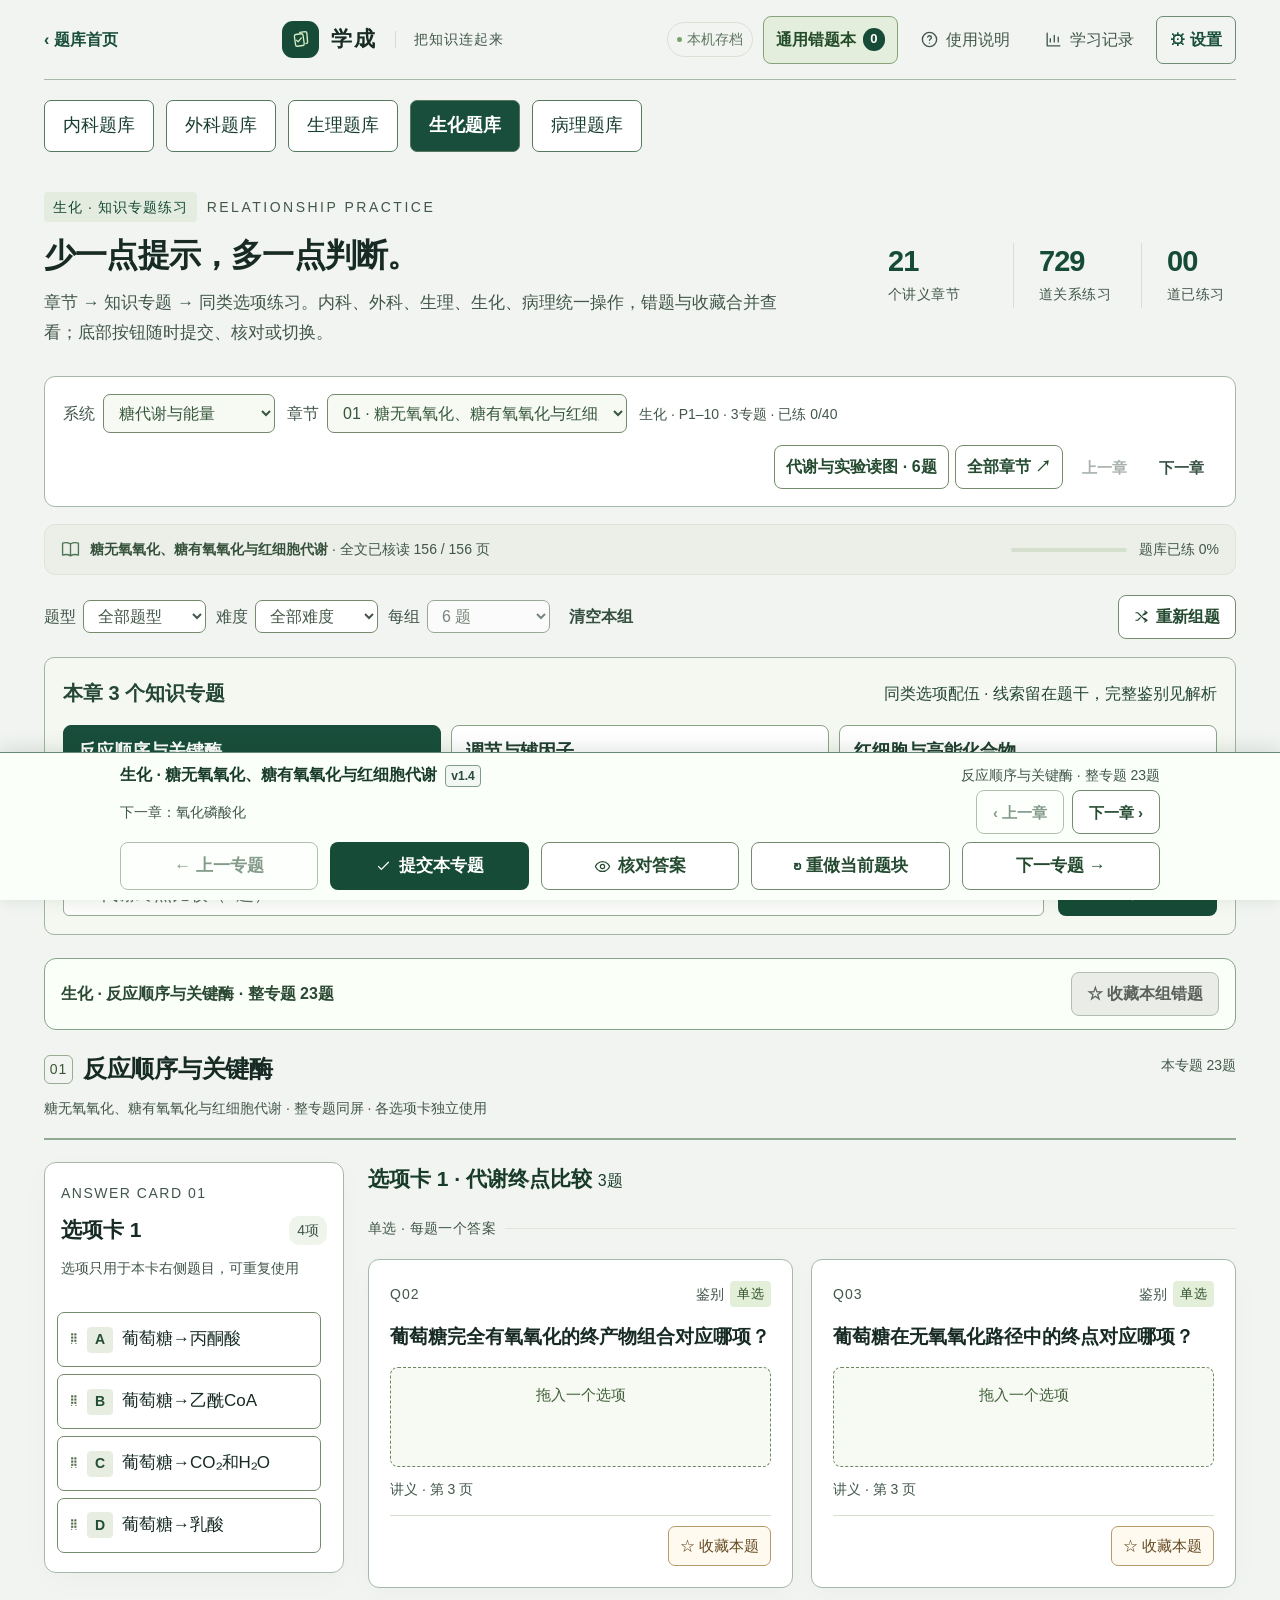
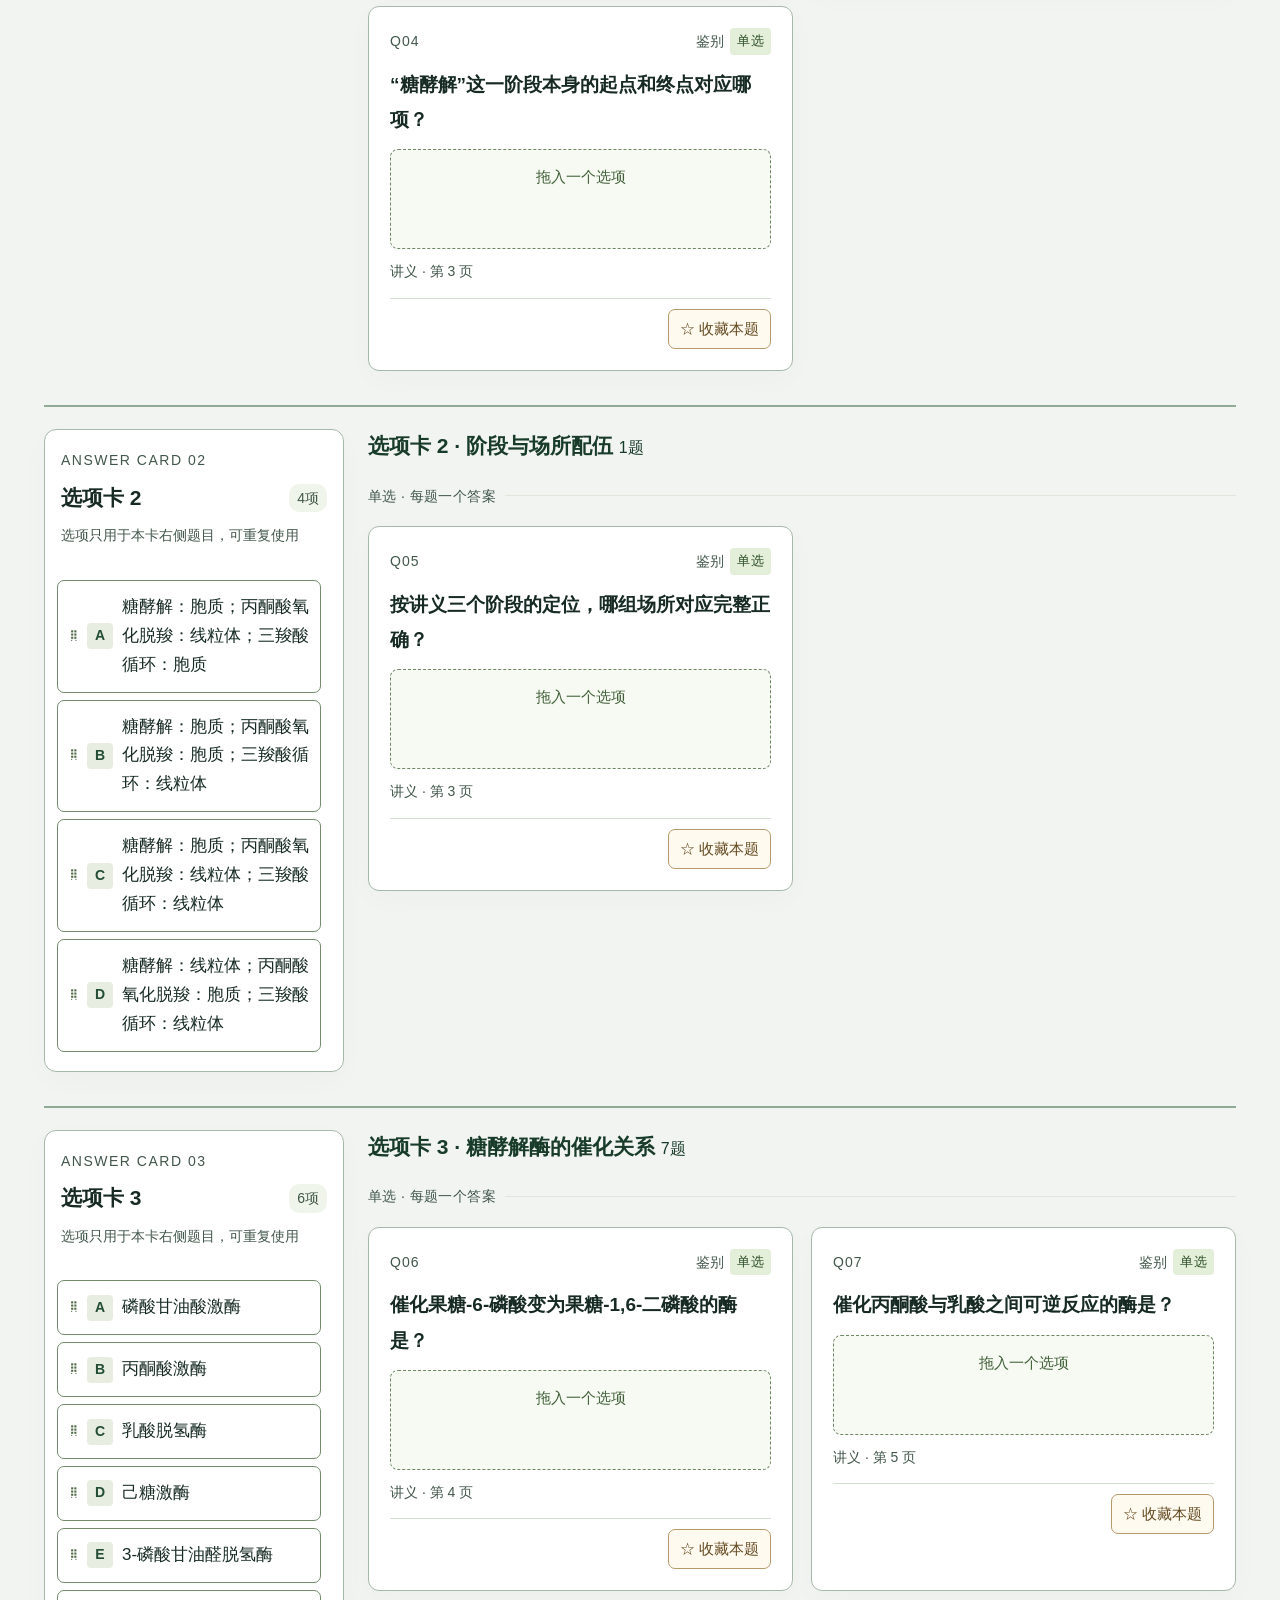
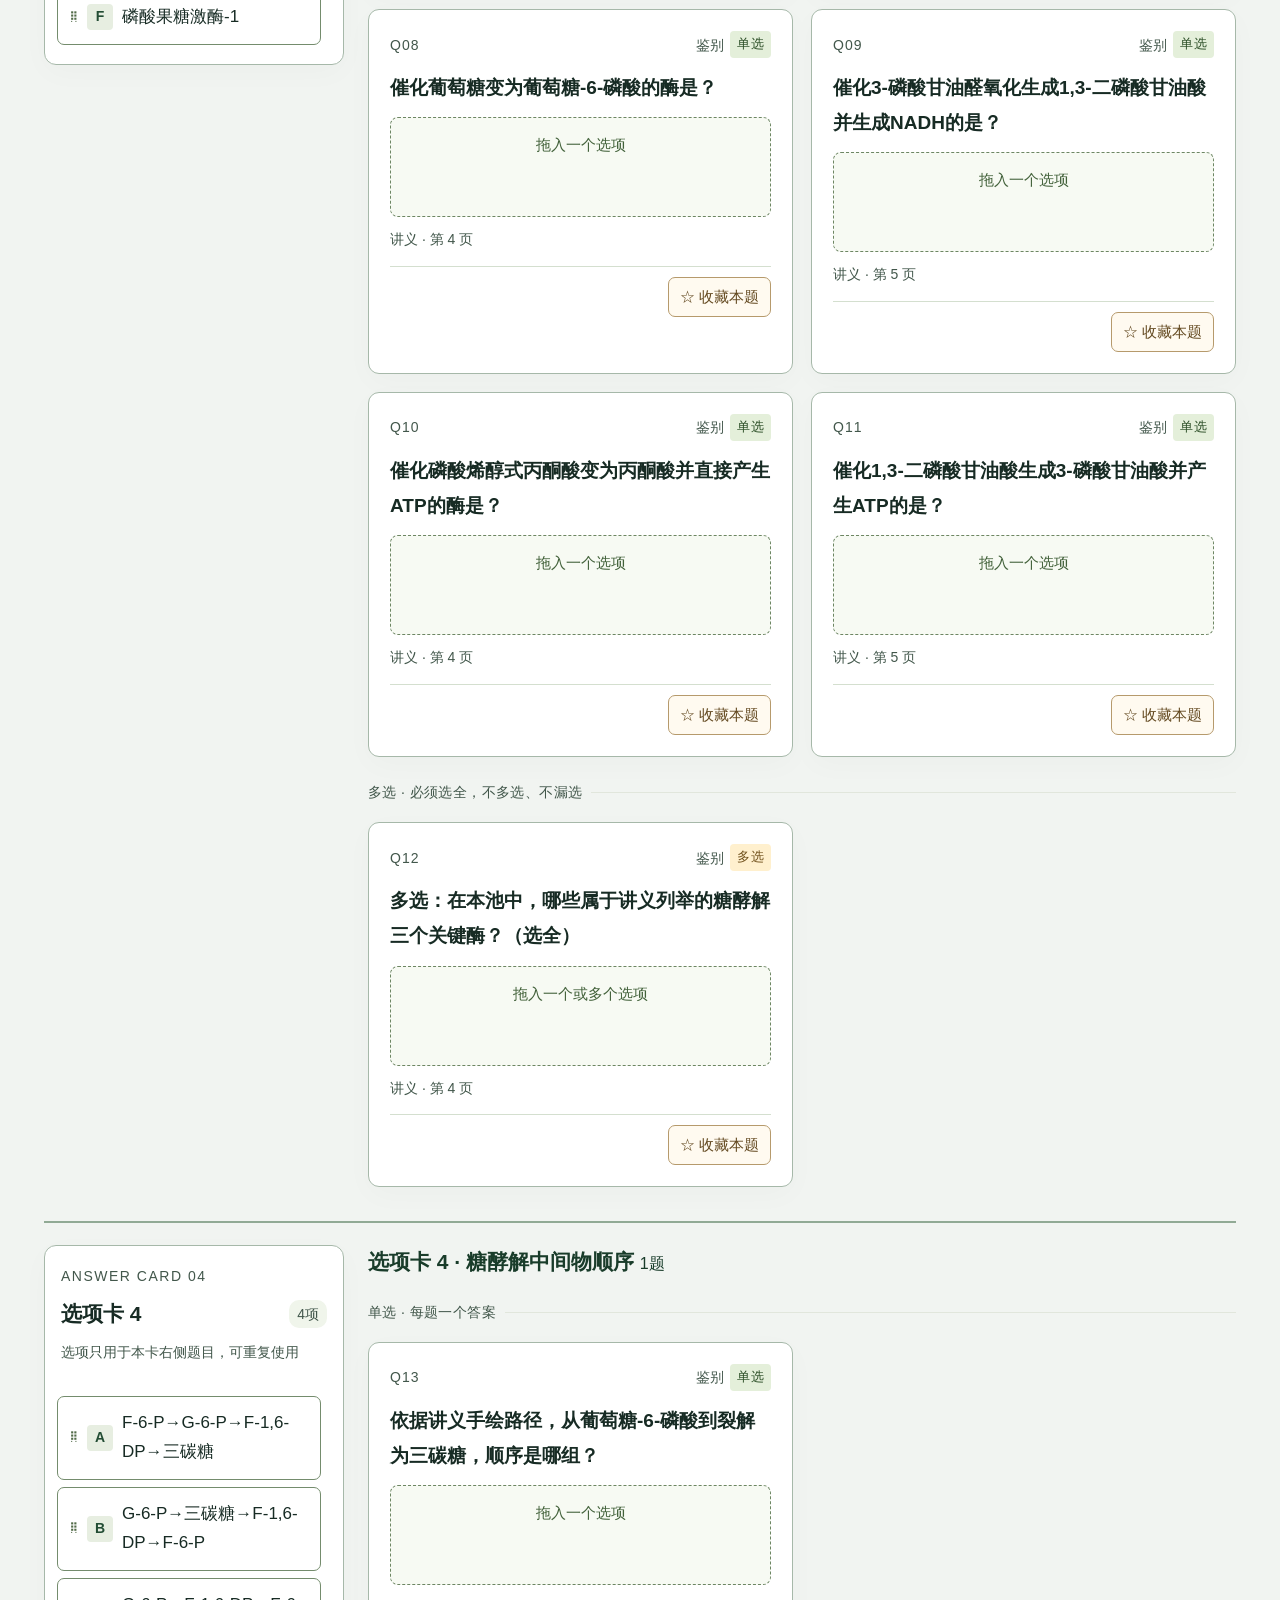
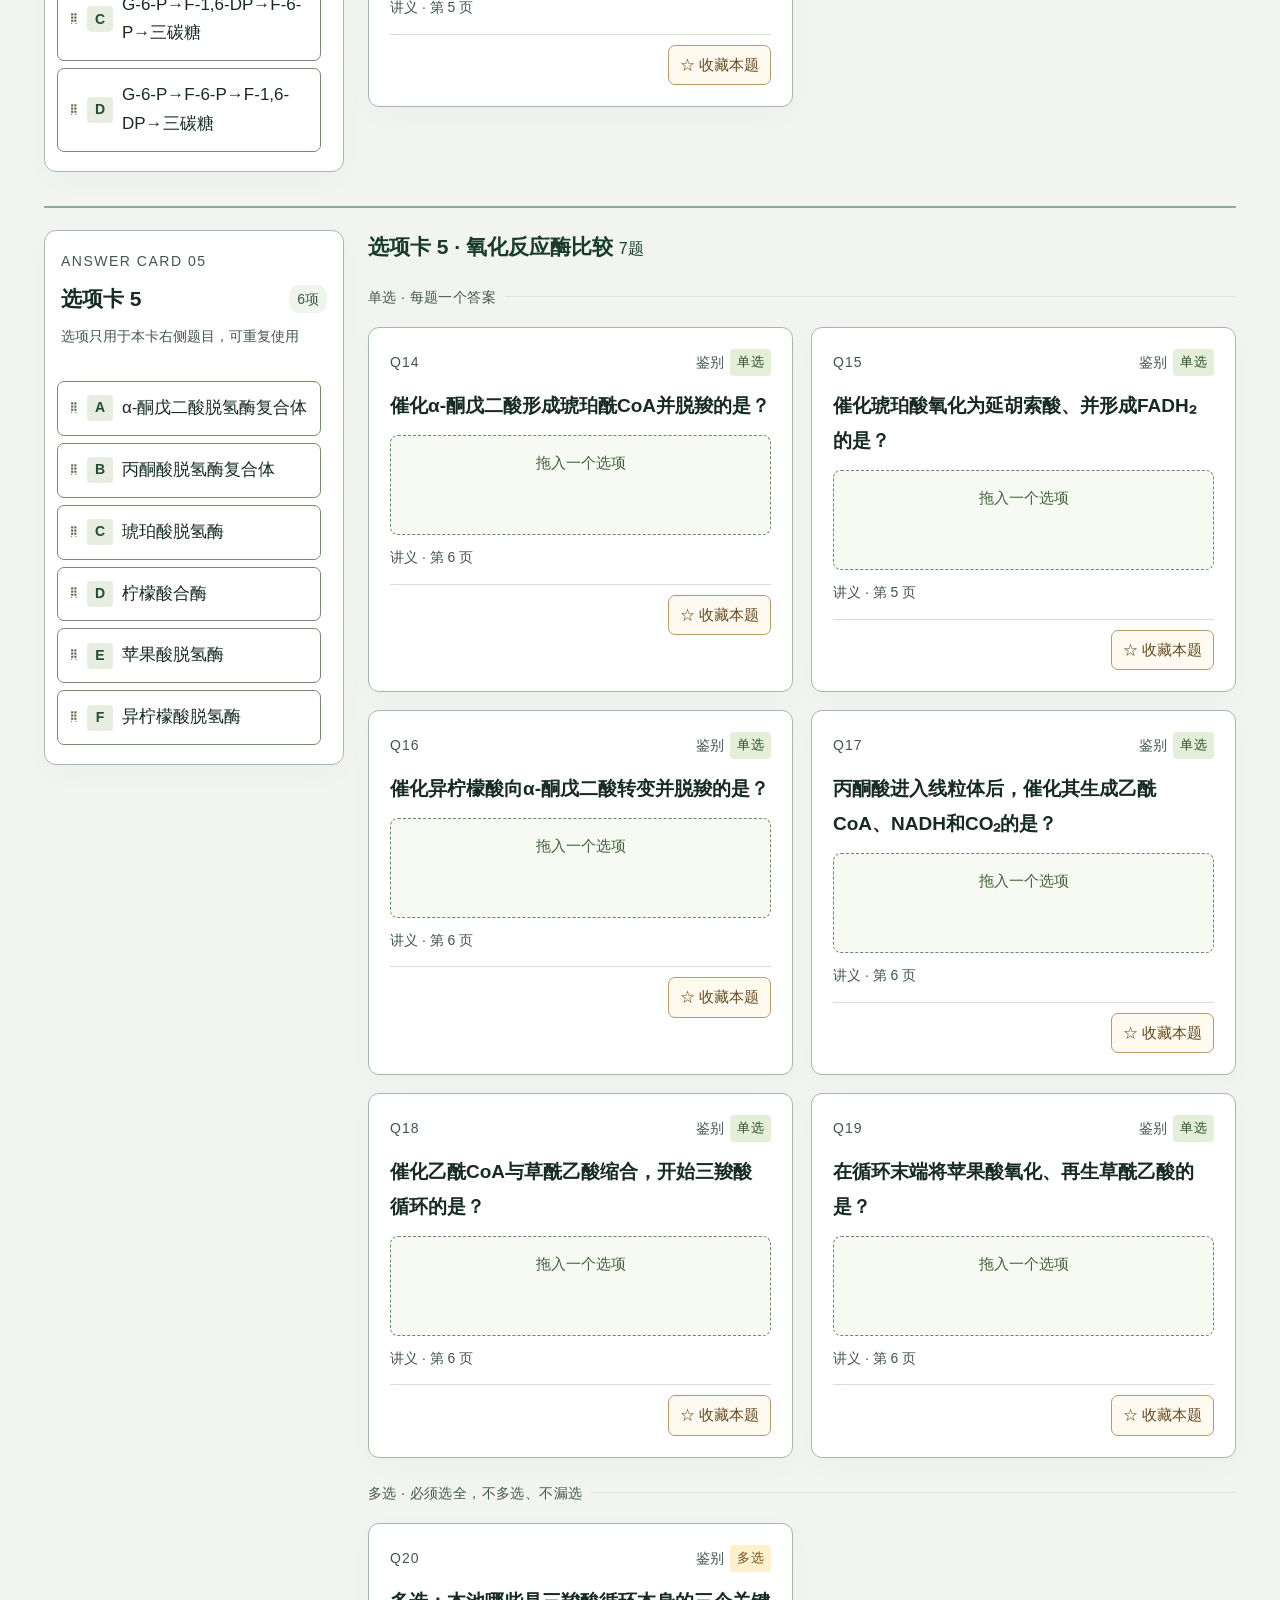
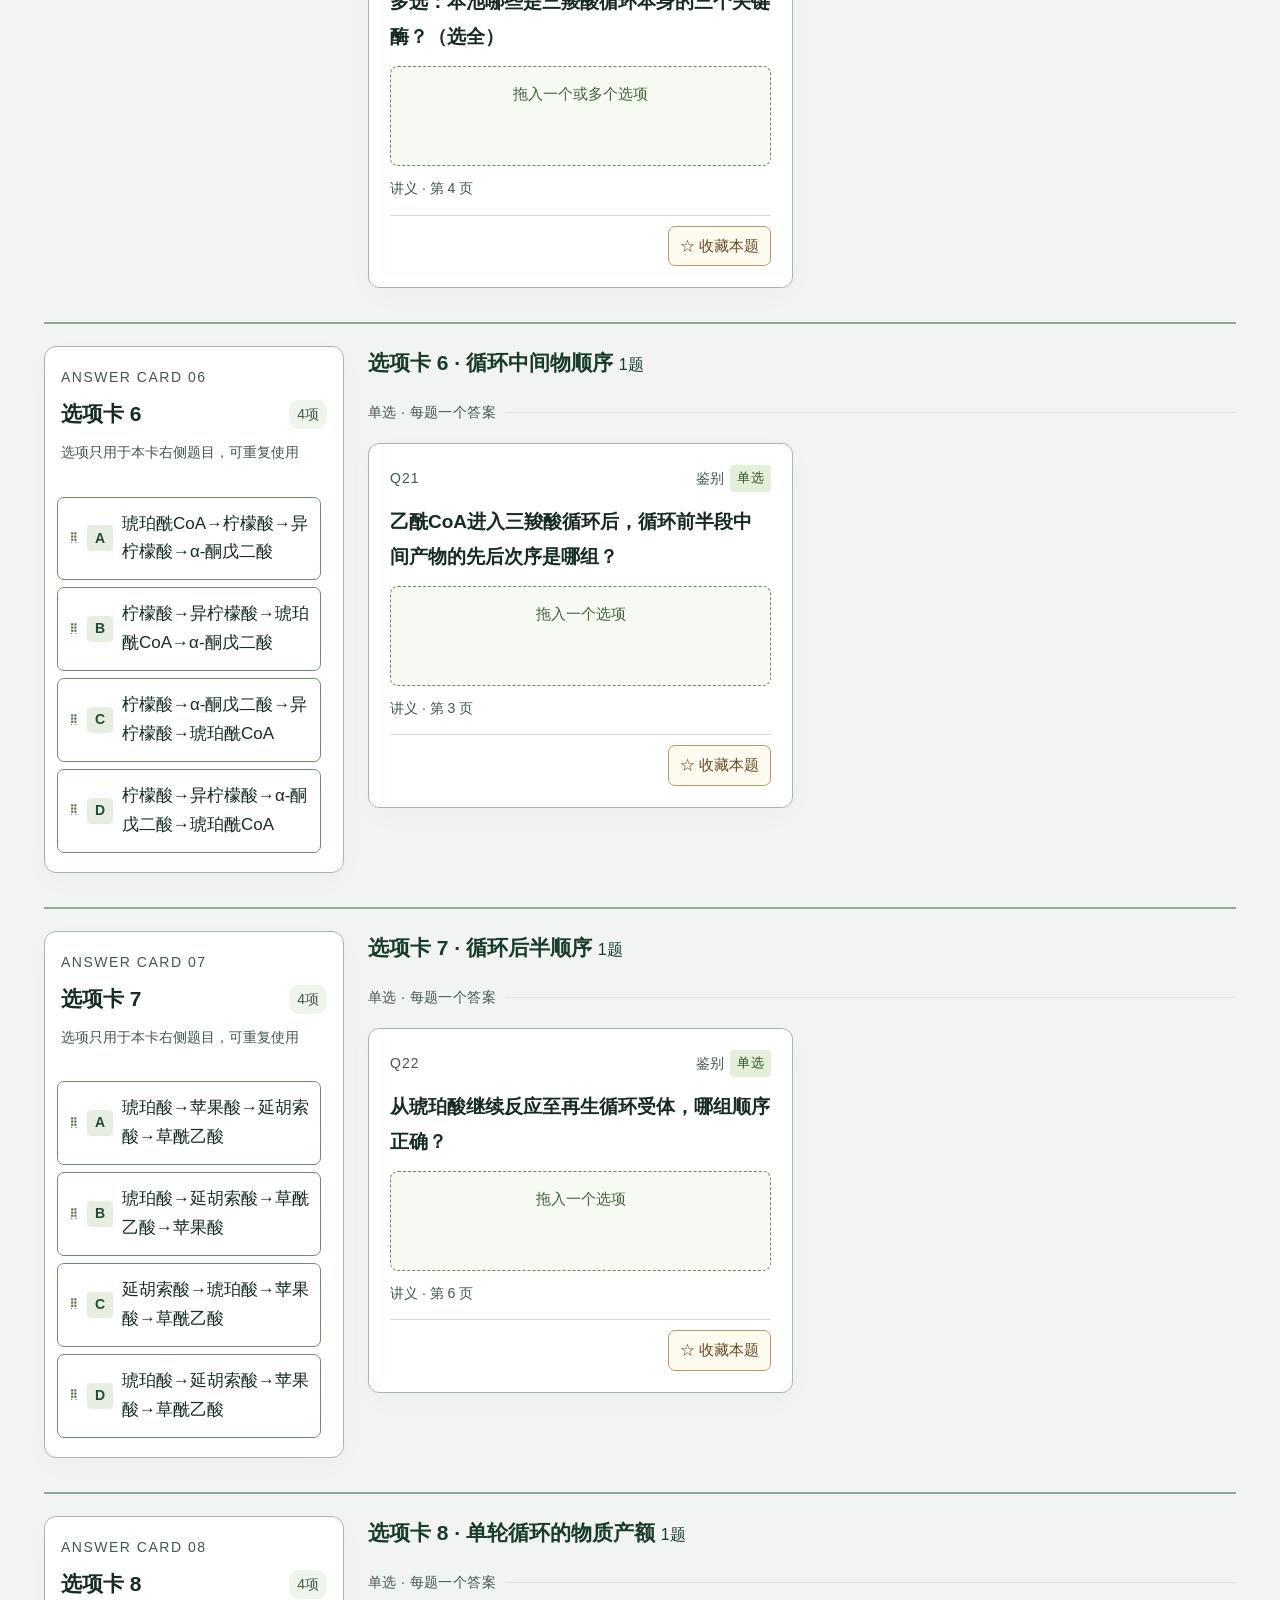
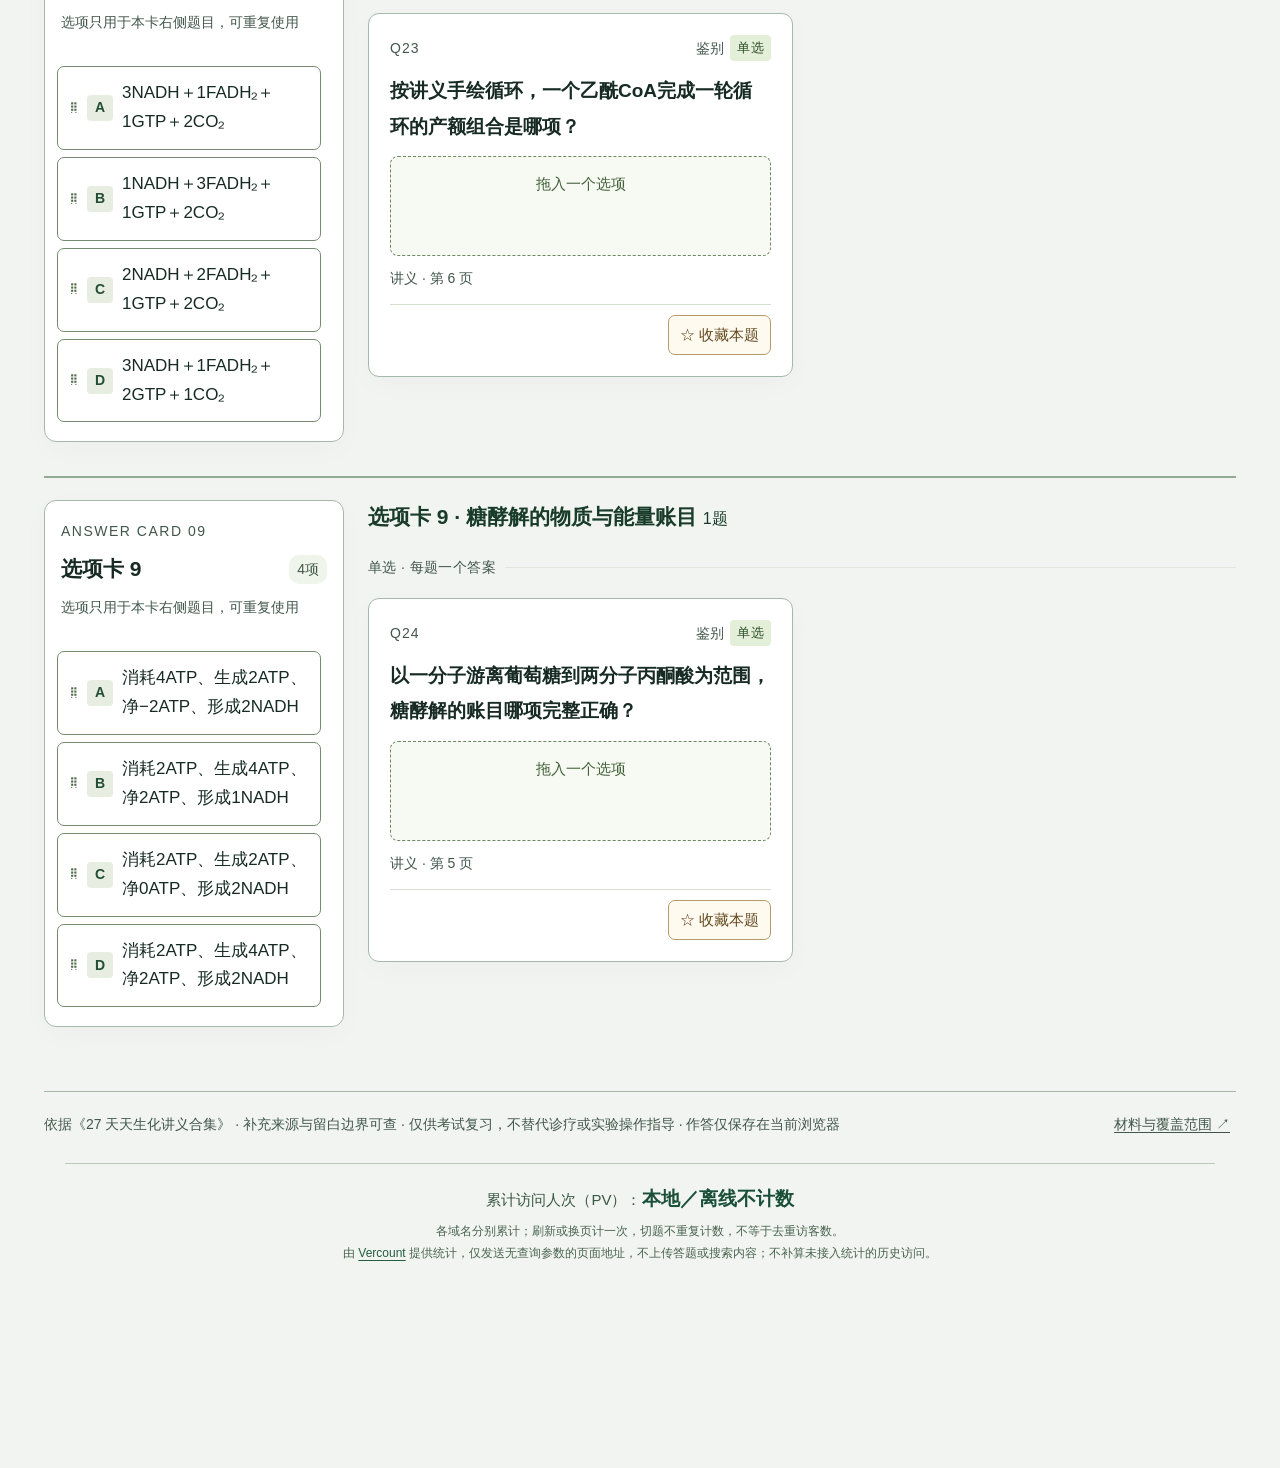
==== docs/biochemistry.html @ 65c14a2f "Harden mobile taps immediately after swipe navigation in v1.4" ====
<!doctype html>
<html lang="zh-CN">
<head>
  <meta charset="utf-8">
  <meta name="viewport" content="width=device-width,initial-scale=1">
  <meta name="description" content="生化21章，729道来源可追溯的机制、对比与读图题，支持重复选项、判分、解析与通用错题本。">
  <title>生化全章 · 机制与关系配伍题库 | 学成</title>
  <style>
    :root{--bg:#f5f6f2;--paper:#fff;--ink:#202f2a;--muted:#758079;--line:#e0e5df;--green:#204e40;--green-soft:#edf4ed;--lime:#d5ecc4;--red:#ad4b3d;--red-soft:#fff3ef;--amber:#a47326;--shadow:0 8px 30px #243e2f06}
    *{box-sizing:border-box}html{scroll-behavior:smooth;scroll-padding-top:22px}body{margin:0;background:var(--bg);color:var(--ink);font:14px/1.65 "Segoe UI","PingFang SC","Microsoft YaHei",sans-serif}button,input,select{font:inherit}button{cursor:pointer}button,input,select,a{-webkit-tap-highlight-color:transparent}button{color:inherit}button:disabled{opacity:.43;cursor:not-allowed}button:focus-visible,a:focus-visible,select:focus-visible,input:focus-visible,[tabindex]:focus-visible{outline:3px solid #76a78a;outline-offset:4px}svg{width:19px;height:19px;fill:none;stroke:currentColor;stroke-width:1.7;stroke-linecap:round;stroke-linejoin:round;vertical-align:middle;flex-shrink:0}[hidden]{display:none!important}h1,h2,h3,p{margin:0}button{border:0;background:none}.wrap{max-width:1480px;margin:0 auto;padding:0 44px}.topbar{height:84px;border-bottom:1px solid var(--line);display:flex;align-items:center;justify-content:space-between;gap:20px}.brand{display:flex;align-items:center;gap:12px}.brand-mark{width:37px;height:37px;display:grid;place-items:center;background:var(--green);color:var(--lime);border-radius:11px}.brand-name{font-size:21px;font-weight:750;letter-spacing:2px}.brand-divider{height:17px;width:1px;background:#d3dbd2;margin:0 6px}.brand-sub{font-size:13px;color:#63746b;letter-spacing:1px}.top-actions{display:flex;gap:10px;align-items:center}.quiet{color:#627168;padding:9px 12px;border-radius:8px;display:inline-flex;align-items:center;gap:7px}.quiet:hover{background:#e9ede6}.offline{font-size:11px;border:1px solid #d9e1d4;padding:4px 9px;border-radius:20px;color:#5d765e;display:flex;align-items:center;gap:5px}.dot{width:5px;height:5px;border-radius:50%;background:#79a56b;display:inline-block}
    .hero{display:flex;align-items:center;justify-content:space-between;gap:30px;padding:36px 0 29px}.eyebrow{font-size:11px;letter-spacing:2.5px;color:#6e8071;text-transform:uppercase;display:flex;gap:10px;align-items:center}.eyebrow .tag{letter-spacing:1px;background:#e4ecdf;color:var(--green);padding:3px 9px;border-radius:4px}h1{font-size:clamp(26px,2.45vw,36px);line-height:1.4;letter-spacing:-.8px;font-weight:750;margin:11px 0 10px}.hero-desc{color:#778277;font-size:13px}.stats{display:flex;gap:30px;padding-top:12px}.stat{border-left:1px solid #d8dfd4;padding-left:25px;min-width:95px}.stat:first-child{border:0;padding-left:0}.stat strong{font-size:29px;line-height:1.3;letter-spacing:-1px;font-weight:650;color:var(--green);display:block;font-variant-numeric:tabular-nums}.stat span{font-size:11px;color:#7c877d;letter-spacing:.4px}
    .session-bar{display:flex;align-items:center;justify-content:space-between;gap:15px;padding:12px 16px;background:#ebefe7;border:1px solid #dde4d8;border-radius:11px;margin-bottom:20px}.session-info{display:flex;align-items:center;gap:10px;color:#5d705f;font-size:12px}.session-info svg{color:#4d7555}.session-info strong{font-weight:600;color:#35513b}.mini-progress{width:116px;height:4px;border-radius:5px;background:#d5dfce;overflow:hidden}.mini-progress i{display:block;height:100%;background:#7da16d;transition:width .3s}.session-right{display:flex;align-items:center;gap:12px;font-size:11px;color:#70806d}.settings{display:flex;align-items:center;gap:10px;flex-wrap:wrap;margin-bottom:18px}.filter-field{display:flex;align-items:center;gap:7px;color:#7b857b;font-size:12px}.filter-field select{border:1px solid #dce2d8;border-radius:7px;background:#fff;padding:6px 27px 6px 10px;color:#455748;max-width:180px}.settings .spacer{flex:1}.btn{display:inline-flex;align-items:center;justify-content:center;gap:7px;border-radius:8px;padding:9px 15px;line-height:1.4;font-size:12px;font-weight:600;transition:background .15s,transform .15s;border:1px solid transparent;white-space:nowrap}.btn:hover:not(:disabled){transform:translateY(-1px)}.btn.primary{background:var(--green);color:#fff}.btn.primary:hover{background:#153f32}.btn.secondary{background:#fff;border-color:#d8dfd4;color:#4a634e}.btn.ghost{color:#74816f;padding:9px 8px}.btn svg{width:15px;height:15px}.tabs{display:flex;border-bottom:1px solid var(--line);margin-bottom:23px;gap:27px;overflow-x:auto;scrollbar-width:thin}.tab{flex-shrink:0;padding:9px 0 14px;color:#849080;font-size:13px;border-bottom:2px solid transparent;position:relative;margin-bottom:-1px;display:flex;align-items:center;gap:7px}.tab:hover{color:var(--green)}.tab.active{border-bottom-color:var(--green);color:var(--green);font-weight:650}.tab small{font-size:10px;padding:0 5px;border-radius:3px;background:#e9ede5;color:#7d8b78;min-width:18px}.tab.active small{background:#dce8d5;color:var(--green)}
    .workspace{display:grid;grid-template-columns:300px minmax(0,1fr);gap:25px;align-items:start;padding-bottom:30px}.bank{background:var(--paper);border:1px solid var(--line);border-radius:12px;position:sticky;top:18px;box-shadow:var(--shadow);overflow:hidden}.bank-head{padding:20px 20px 12px}.section-kicker{font-size:10px;text-transform:uppercase;letter-spacing:1.5px;color:#94a08d;margin-bottom:7px}.bank-title{display:flex;align-items:center;justify-content:space-between}.bank-title h2{font-size:17px;font-weight:650}.count-pill{font-size:10px;color:#779171;background:#f0f5eb;padding:2px 8px;border-radius:10px}.bank-hint{font-size:11px;color:#8b9487;margin:7px 0 13px}.search{position:relative}.search svg{position:absolute;left:10px;top:11px;color:#9da795;width:15px;height:15px}.search input{width:100%;border:1px solid #e6e9e1;background:#f9faf7;color:var(--ink);border-radius:7px;padding:8px 10px 8px 33px;font-size:12px;outline-offset:2px}.search input::placeholder{color:#9ba391}.option-list{padding:0 12px 12px;max-height:calc(100vh - 275px);min-height:170px;overflow-y:auto;scrollbar-width:thin;scrollbar-color:#d2dccb transparent}.option{width:100%;display:flex;align-items:center;text-align:left;gap:9px;padding:11px 10px;border:1px solid #e6eae0;border-radius:7px;margin:7px 0;background:#fff;font-size:12px;line-height:1.5;cursor:grab;transition:border .15s,background .15s,box-shadow .15s;user-select:none}.option:hover{background:#f6f9f1;border-color:#a5b89a;box-shadow:0 2px 7px #4d68380b}.option:active{cursor:grabbing}.option.selected{border-color:#5b8861;background:#edf5e8;box-shadow:0 0 0 1px #5b88613b}.option.dragging{opacity:.55}.handle{font-size:17px;line-height:1;color:#bac5b1;letter-spacing:-2px;width:9px;flex-shrink:0}.option-letter{height:22px;width:22px;flex-shrink:0;display:grid;place-items:center;background:#f0f3eb;color:#7d8b70;border-radius:4px;font-size:10px;font-weight:650}.option-text{flex:1}.reusable{color:#abb8a1;width:13px;height:13px}.bank-foot{padding:11px 17px;background:#f7f9f3;border-top:1px solid #e6eadf;display:flex;gap:7px;font-size:10px;line-height:1.7;color:#87957c;align-items:start}.bank-foot svg{width:13px;height:13px;margin-top:2px}.search-empty{padding:24px 8px;text-align:center;color:#93a087;font-size:12px}
    .board-head{display:flex;justify-content:space-between;align-items:start;gap:15px;margin:2px 0 17px}.board-title{display:flex;align-items:center;gap:10px}.chapter-num{font-size:11px;letter-spacing:1px;border:1px solid #d7dfd1;color:#8b9d80;border-radius:6px;width:29px;height:29px;display:grid;place-items:center}.board-title h2{font-size:20px;letter-spacing:-.3px;font-weight:650}.board-sub{font-size:11px;color:#8a9583;margin:6px 0 0}.group-count{font-size:11px;color:#87957f;white-space:nowrap;padding-top:5px}.question-grid{display:grid;grid-template-columns:1fr 1fr;gap:14px}.type-heading{grid-column:1/-1;display:flex;align-items:center;gap:9px;color:#7c8c72;font-size:11px;letter-spacing:.4px;margin:5px 0 0}.type-heading::after{content:"";height:1px;background:#e1e6dc;flex:1}.card{background:var(--paper);border:1px solid var(--line);border-radius:11px;padding:19px 19px 15px;min-width:0;box-shadow:var(--shadow);transition:border .2s,background .2s;position:relative}.card-head{display:flex;justify-content:space-between;align-items:center;gap:8px;margin-bottom:12px}.q-number{font-size:11px;font-variant-numeric:tabular-nums;color:#a1ac99;letter-spacing:1px}.q-meta{display:flex;align-items:center;gap:6px}.type-label{font-size:9px;letter-spacing:.5px;padding:2px 7px;border-radius:4px;background:#eff4e9;color:#6a865c}.type-label.multiple{background:#f8f0df;color:#a08855}.level{font-size:9px;color:#a2aa9b}.stem{font-size:14px;line-height:1.8;font-weight:550;min-height:50px;margin-bottom:12px;overflow-wrap:anywhere}.drop-zone{border:1px dashed #cbd8c1;border-radius:8px;background:#fafcf7;min-height:87px;padding:10px;display:flex;align-content:flex-start;align-items:center;justify-content:flex-start;flex-wrap:wrap;gap:7px;transition:all .15s;cursor:pointer;position:relative}.drop-zone:hover{background:#f1f7e9;border-color:#97b482}.drop-zone.drag-over{background:#e9f4df;border:1px solid #638b4e;box-shadow:0 0 0 3px #94ba7324}.drop-zone.can-place{border-color:#91ae7c;background:#f4f9ed}.drop-placeholder{display:flex;flex-direction:column;align-items:center;justify-content:center;width:100%;color:#a0b08f;font-size:11px;line-height:1.7;pointer-events:none;padding:4px 0}.drop-placeholder svg{width:19px;height:19px;color:#acbea0;margin-bottom:3px}.drop-placeholder small{font-size:9px;color:#b1bba6}.chip{display:inline-flex;gap:6px;align-items:center;border:1px solid #c7dab9;background:#edf4e6;color:#456638;border-radius:5px;padding:5px 7px 5px 9px;font-size:11px;line-height:1.6;max-width:100%;cursor:default}.chip span{overflow-wrap:anywhere}.chip button{padding:0;width:16px;height:19px;border-radius:3px;color:#849f73;flex-shrink:0;display:grid;place-items:center;font-size:16px}.chip button:hover{background:#d6e5cc;color:#48623b}.chip.extra{background:#fdece5;color:#a64f3b;border-color:#edc4b6}.q-footer{display:flex;justify-content:space-between;align-items:center;margin-top:10px;min-height:19px}.q-source{font-size:9px;color:#a2ab9b}.clear-question{padding:1px 0;font-size:10px;color:#91a084}.clear-question:hover{color:var(--green)}.status{display:flex;align-items:center;gap:4px;font-size:10px}.status.good{color:#4f7b3e}.status.bad{color:var(--red)}.status svg{width:13px;height:13px}.card.correct{border-color:#bdd2ae}.card.incorrect{border-color:#e2c6bc}.card.incorrect .drop-zone{border-color:#d9aea0;background:#fffaf7}.review{margin-top:12px;padding-top:12px;border-top:1px solid #e9ece5;animation:appear .15s}.review-label{font-size:10px;color:#7f9373;font-weight:600;display:block;margin-bottom:5px}.answer-list{font-size:12px;color:#3d6633;line-height:1.9;font-weight:600}.difference{font-size:11px;color:#9b6855;margin:7px 0 0}.explanation{font-size:11px;color:#7b8674;line-height:1.9;margin-top:7px}.source-ref{font-size:10px;color:#9ba58f;line-height:1.7;margin-top:8px}.board-actions{margin-top:20px;display:flex;align-items:center;justify-content:space-between;gap:12px;padding:16px 0;border-top:1px solid var(--line)}.board-actions .action-left,.board-actions .action-right{display:flex;gap:9px;align-items:center}.board-actions .quiet{font-size:11px}.result{background:#e8efdf;border:1px solid #cfddc3;border-radius:10px;padding:17px 21px;display:flex;align-items:center;gap:20px;margin-bottom:17px}.result-score{color:var(--green);font-size:30px;font-weight:650;letter-spacing:-1px}.result-score small{font-size:12px;color:#8ba07d;font-weight:400;letter-spacing:0;margin-left:3px}.result-copy strong{font-size:13px;color:#486239;font-weight:600;display:block}.result-copy p{font-size:11px;color:#879779;margin-top:3px}.result .btn{margin-left:auto}.empty-state{grid-column:1/-1;background:white;border:1px dashed #cbd9bf;padding:50px 24px;border-radius:11px;text-align:center;color:#7e8f72}.empty-state h3{font-size:17px;color:#4b6a3d;margin:10px 0}.empty-state .btn{margin-top:18px}.site-footer{border-top:1px solid var(--line);padding:19px 0 30px;font-size:10px;color:#98a18e;display:flex;align-items:center;justify-content:space-between;gap:12px}.site-footer button{font-size:10px;color:#7c8d70;text-decoration:underline;text-underline-offset:3px}.selected-float{position:fixed;bottom:24px;left:50%;transform:translateX(-50%);padding:11px 15px;background:#234e3fee;color:#f1f7ea;box-shadow:0 8px 30px #173d3429;border-radius:10px;display:flex;align-items:center;gap:12px;font-size:12px;z-index:20;max-width:calc(100vw - 26px);backdrop-filter:blur(12px)}.selected-float button{color:#c6dfb2;border-left:1px solid #789270;padding:0 0 0 11px;font-size:11px;white-space:nowrap}.selected-float span{white-space:normal}.toast{position:fixed;bottom:80px;left:50%;transform:translateX(-50%);background:#2a3f32;color:white;border-radius:7px;padding:10px 17px;font-size:12px;box-shadow:0 8px 30px #182e2522;z-index:80;max-width:90vw;text-align:center;pointer-events:none}.dialog-backdrop{position:fixed;inset:0;background:#17342855;z-index:60;display:grid;place-items:center;padding:24px;backdrop-filter:blur(3px)}.dialog{background:#fbfcf8;border:1px solid #e3e9db;border-radius:15px;width:560px;max-width:100%;max-height:86vh;overflow:auto;padding:29px;box-shadow:0 20px 90px #162f3c20}.dialog-top{display:flex;justify-content:space-between;align-items:center;margin-bottom:20px}.dialog h2{font-size:21px;font-weight:650}.dialog .close-dialog{font-size:24px;color:#8b9a7f;line-height:1;padding:0 3px}.dialog h3{font-size:13px;margin:17px 0 6px;font-weight:600;color:#4e6e41}.dialog p,.dialog li{font-size:12px;color:#7a8c6d;line-height:2}.dialog ol{padding-left:19px;margin:0}.dialog .detail-box{background:#edf3e7;padding:12px 14px;border-radius:8px;margin:14px 0}.record-grid{display:grid;grid-template-columns:1fr 1fr;gap:10px;margin-bottom:16px}.record-grid div{background:#edf3e7;padding:13px;border-radius:8px}.record-grid strong{font-size:24px;color:#345830;display:block}.record-grid span{font-size:10px;color:#8b9d7d}.record-row{display:flex;align-items:center;justify-content:space-between;padding:11px 0;border-bottom:1px solid #e1e8da;font-size:12px;color:#667e56}.record-row small{color:#98a98b}.dialog .btn{margin-top:15px}.noscript{padding:30px;text-align:center;background:#fff0e2;color:#7a4d24}.mobile-help{display:none}@keyframes appear{from{opacity:0;transform:translateY(3px)}to{opacity:1;transform:translateY(0)}}@media(min-width:1600px){.workspace{grid-template-columns:315px minmax(0,1fr)}.card{padding:23px}.stem{font-size:15px}}@media(max-width:1100px){.wrap{padding:0 26px}.stats{gap:20px}.stat{padding-left:20px;min-width:75px}.tabs{gap:20px}.workspace{grid-template-columns:260px minmax(0,1fr);gap:18px}.card{padding:15px}.stem{font-size:13px;min-height:47px}.question-grid{gap:12px}.settings{gap:8px}.filter-field{gap:5px}.filter-field select{padding-right:20px;max-width:145px}.bank-head{padding:17px 16px 12px}.brand-sub{font-size:12px}}
    @media(max-width:800px){.wrap{padding:0 20px}.hero{padding:26px 0 23px}.hero-desc{font-size:12px}.stats{gap:15px}.stat{padding-left:16px;min-width:55px}.stat strong{font-size:24px}.stats .stat:nth-child(3){display:none}.question-grid{grid-template-columns:1fr}.workspace{grid-template-columns:235px minmax(0,1fr);gap:16px}.tabs{gap:21px}.board-head{gap:8px}.board-title h2{font-size:18px}.group-count{display:none}.board-actions{flex-wrap:wrap}.board-actions .action-right{margin-left:auto}.stem{min-height:0}.session-right .mini-progress{width:80px}.filter-field select{max-width:132px}.brand-divider,.brand-sub{display:none}.result{padding:14px;gap:12px;flex-wrap:wrap}.result .btn{margin-left:0}.card{padding:18px}.mobile-help{display:inline}.desktop-help{display:none}}
    @media(max-width:580px){.wrap{padding:0 14px}.topbar{height:68px}.brand-mark{width:32px;height:32px;border-radius:9px}.brand-name{font-size:19px}.top-actions{gap:1px}.top-actions .quiet{font-size:11px;padding:6px}.top-actions .quiet svg{width:16px}.offline{display:none}.hero{gap:10px}.hero h1{font-size:24px;letter-spacing:-.5px}.hero-desc{font-size:11px;max-width:240px}.stats{display:none}.eyebrow{font-size:9px;letter-spacing:1px}.session-bar{padding:10px;gap:5px;margin-bottom:15px}.session-info{font-size:10px;gap:6px}.session-info svg{width:15px}.session-right{font-size:9px;gap:6px}.mini-progress{display:none}.session-info .full-label{display:none}.settings{gap:8px;margin-bottom:13px}.filter-field{font-size:10px}.filter-field select{font-size:10px;padding:5px 3px;max-width:100px}.settings .spacer{display:none}.settings>.btn{font-size:10px;padding:6px 9px;margin-left:auto}.tabs{gap:20px;margin-bottom:17px}.tab{font-size:11px;padding-bottom:12px}.workspace{grid-template-columns:133px minmax(0,1fr);gap:10px}.bank{top:10px;border-radius:9px}.bank-head{padding:12px 9px 8px}.section-kicker{font-size:8px;letter-spacing:.8px}.bank-title h2{font-size:14px}.count-pill{font-size:8px;padding:1px 5px}.bank-hint{font-size:9px;margin:5px 0 9px;line-height:1.7}.search input{font-size:10px;padding:7px 6px 7px 24px}.search svg{left:7px;top:10px;width:11px}.option-list{padding:0 7px 8px;max-height:calc(100dvh - 260px)}.option{padding:9px 6px;gap:5px;font-size:11px;line-height:1.6;margin:6px 0;border-radius:6px}.handle,.reusable{display:none}.option-letter{width:16px;height:18px;font-size:8px;border-radius:3px}.bank-foot{font-size:8px;padding:8px;line-height:1.7;gap:4px}.bank-foot svg{width:11px;height:11px}.board-head{margin:0 0 12px}.chapter-num{width:22px;height:22px;font-size:9px;flex-shrink:0}.board-title{gap:6px}.board-title h2{font-size:15px;line-height:1.4}.board-sub{font-size:9px;line-height:1.8;margin-top:5px}.card{padding:12px 11px 10px;border-radius:9px}.card-head{margin-bottom:9px}.q-number{font-size:9px}.type-label{font-size:8px;padding:1px 5px}.level{display:none}.stem{font-size:12px;line-height:1.85;margin-bottom:10px}.drop-zone{min-height:80px;padding:7px;gap:5px}.drop-placeholder{font-size:10px}.drop-placeholder small{font-size:8px}.chip{padding:3px 4px 3px 6px;font-size:10px;gap:3px}.chip button{width:14px;font-size:14px}.q-source{font-size:8px}.clear-question{font-size:9px}.q-footer{margin-top:7px}.type-heading{font-size:9px;margin:2px 0 0}.question-grid{gap:10px}.review-label{font-size:9px}.answer-list{font-size:10px}.explanation{font-size:10px}.source-ref{font-size:9px}.board-actions{padding-top:13px;gap:9px}.board-actions .btn{font-size:10px;padding:8px 9px;gap:4px}.board-actions .btn svg{width:13px;height:13px}.board-actions .quiet{font-size:10px;padding:6px 3px}.board-actions .action-left{gap:5px;flex-wrap:wrap}.board-actions .action-right{width:100%;justify-content:space-between}.result{gap:6px;padding:12px}.result-score{font-size:24px}.result-copy strong{font-size:11px}.result-copy p{font-size:10px}.result .btn{padding:7px 9px;font-size:10px}.site-footer{align-items:flex-start;font-size:8px;line-height:1.8;padding:16px 0 25px}.site-footer button{font-size:9px;white-space:nowrap}.dialog-backdrop{padding:14px}.dialog{padding:21px}.dialog h2{font-size:19px}.selected-float{bottom:15px;font-size:10px;padding:10px 12px}.selected-float button{font-size:10px}.toast{font-size:11px;bottom:76px}.result{margin-bottom:12px}.difference{font-size:10px}.empty-state{padding:30px 12px}.empty-state h3{font-size:14px}.empty-state p{font-size:11px}}
    @media(prefers-reduced-motion:reduce){html{scroll-behavior:auto}*{animation:none!important;transition:none!important}}
  .chapter-controls{display:flex;align-items:center;gap:12px;flex-wrap:wrap;padding:17px 18px;background:#fff;border:1px solid var(--line);border-radius:11px;margin-bottom:17px}.chapter-controls label{font-size:11px;color:#7b8b72;display:flex;align-items:center;gap:8px}.chapter-controls select{background:#f7f9f3;border:1px solid #dce4d4;border-radius:7px;padding:9px 11px;color:#35583b;max-width:300px;font-size:12px}.chapter-select{min-width:250px}.chapter-buttons{margin-left:auto;display:flex;gap:6px;align-items:center}.chapter-page{font-size:10px;color:#90a080}.catalog-search{width:100%;padding:10px 12px;border:1px solid #d5e0cc;border-radius:7px;margin-bottom:14px;background:#fff;font-size:12px}.catalog-group{margin-bottom:20px}.catalog-group h3{font-size:14px!important;margin-bottom:9px!important}.catalog-group h3 small{font-size:10px;color:#9aa88d;font-weight:400;margin-left:9px}.catalog-list{display:grid;grid-template-columns:1fr 1fr;gap:8px}.catalog-item{padding:11px 12px;background:#f2f6ec;border:1px solid #dfe7d7;text-align:left;border-radius:7px;font-size:12px;line-height:1.8;display:flex;flex-direction:column;gap:3px}.catalog-item.active{border-color:#81a36b;background:#e8f2df}.catalog-item:hover{border-color:#9cb487}.catalog-item small{font-size:9px;color:#94a383}.dialog.wide{width:880px}.coverage-item{margin:13px 0;border-bottom:1px solid #e2e8da;padding-bottom:12px}.coverage-item strong{font-size:12px;color:#4d6e3d}.coverage-item p{font-size:11px!important}.coverage-progress{font-size:11px;color:#829972;padding:10px 12px;border-radius:7px;background:#edf4e6;margin-top:10px}.chapter-controls .btn{font-size:11px;padding:8px 11px}.hero-desc{max-width:670px}.offline{white-space:nowrap}.source-ref{overflow-wrap:anywhere}.option-list{scrollbar-gutter:stable}.catalog-empty{padding:25px;text-align:center;color:#95a58b}.chapter-nav-button{font-size:10px!important;padding:7px 9px!important}.records-chapters{max-height:42vh;overflow:auto}.catalog-count{font-size:11px;color:#8b9f7a;margin-bottom:12px}
@media(max-width:900px){.chapter-controls{gap:9px;padding:13px}.chapter-controls select{max-width:220px}.chapter-select{min-width:190px}.chapter-buttons{margin-left:0}.chapter-page{margin-left:auto}}@media(max-width:580px){.chapter-controls{padding:11px;gap:9px}.chapter-controls label{font-size:10px;gap:6px}.chapter-controls select{font-size:10px;padding:8px;max-width:100%}.chapter-controls .chapter-select{min-width:0;width:200px;max-width:calc(100vw - 175px)}.chapter-controls .system-select{width:96px}.chapter-buttons{width:100%;justify-content:space-between}.chapter-controls .btn{font-size:10px;padding:7px 9px}.chapter-page{font-size:9px}.catalog-list{grid-template-columns:1fr}.catalog-item{font-size:12px;padding:9px 12px}.hero-desc{max-width:320px}.board-title h2{font-size:14px}.session-right{display:none}.session-info .full-label{display:inline}.chapter-nav-button{font-size:9px!important}}

/* A darker forest-green palette; secondary copy remains readable on light cards. */
:root{--bg:#f1f4f1;--paper:#fff;--ink:#172b24;--muted:#42574b;--line:#a6b8a9;--green:#164b37;--green-soft:#eaf3e9;--red:#993729;--amber:#765015}
body{font-size:16px;line-height:1.75}
button:focus-visible,a:focus-visible,select:focus-visible,input:focus-visible,[tabindex]:focus-visible{outline-color:#1b7041}
.btn.secondary{border-color:#748c6d;color:#244a30}.filter-field select,.chapter-controls select{border-color:#74896d}
.bank{top:calc(var(--study-nav-height,100px) + 20px)}
.hero-desc,.stat span,.eyebrow,.brand-sub,.quiet,.session-info,.session-right,.filter-field,.tab,.tab small,.section-kicker,.count-pill,.bank-hint,.bank-foot,.search-empty,.board-sub,.group-count,.type-heading,.q-number,.level,.q-source,.clear-question,.review-label,.explanation,.source-ref,.site-footer,.site-footer button,.chapter-controls label,.chapter-page,.catalog-item small,.catalog-group h3 small,.coverage-progress,.catalog-count,.record-row,.record-row small,.record-grid span,.dialog p,.dialog li{color:#42574b}
.btn.ghost{color:#354f40}.hero-desc{font-size:16px}.brand-sub,.eyebrow,.stat span,.offline,.session-info,.session-right,.section-kicker,.bank-hint,.count-pill,.bank-foot,.board-sub,.group-count,.q-number,.type-heading,.q-source,.source-ref,.level,.status,.site-footer,.site-footer button,.chapter-page,.catalog-count,.catalog-item small,.record-grid span,.record-row small{font-size:14px}
.filter-field,.filter-field select,.chapter-controls label,.chapter-controls select,.chapter-controls .btn,.chapter-nav-button,.catalog-search,.catalog-item,.record-row,.dialog p,.dialog li,.coverage-item p,.coverage-progress,.dialog h3{font-size:16px!important}
.btn,.quiet,.tab{font-size:16px}.btn{min-height:44px;padding:10px 15px}.btn.ghost.chapter-nav-button{font-size:15px!important;min-height:42px;padding:9px 12px!important}
.tab{padding-top:11px;padding-bottom:15px}.tab small{font-size:13px;color:#354b3b;background:#e4ece0}
.workspace{grid-template-columns:330px minmax(0,1fr);gap:24px}.bank-title h2{font-size:21px}.option{font-size:17px;line-height:1.7;padding:12px 11px;border-color:#a7bba5;color:#172b24}.option-letter{width:26px;height:26px;font-size:14px;color:#234d34;background:#e7eee1}.handle,.reusable{color:#526b48}.search input{font-size:16px;border-color:#9aaf98;color:#172b24}.search input::placeholder{color:#52624f}.search svg{color:#52624f}.bank-foot{background:#edf3e8}.option-list{max-height:calc(100dvh - 245px)}
.board-title h2{font-size:24px}.chapter-num{font-size:14px;color:#3b5734;border-color:#97ac90}.stem{font-size:19px;line-height:1.85;font-weight:600}.card{padding:21px}.question-grid{grid-template-columns:repeat(auto-fit,minmax(min(100%,310px),1fr));gap:17px}.q-meta{flex-wrap:wrap;justify-content:flex-end}.type-label,.type-label.multiple{font-size:13px;color:#294c24;background:#e4efda}.type-label.multiple{color:#70501b;background:#fff0ce}.drop-zone{min-height:100px;border-color:#829c75;background:#f7faf3}.drop-placeholder{font-size:15px;color:#42613a}.drop-placeholder small{font-size:13px;color:#4e6546}.drop-placeholder svg{color:#536f48}.chip{font-size:16px;color:#224b25;border-color:#87a777;background:#e8f2df}.chip button{color:#365e2b;width:25px;height:27px;font-size:21px}.clear-question{font-size:14px}.q-footer{gap:8px;flex-wrap:wrap}.status.good{color:#28601f}.status.bad{color:#993729}.answer-list{font-size:17px;color:#285d22}.review-label,.difference{font-size:15px}.difference{color:#8b402c}.explanation{font-size:16px}.source-ref{font-size:14px}.board-actions .quiet,.board-actions .btn{font-size:16px}.result-copy strong{font-size:17px;color:#294d27}.result-copy p{font-size:15px;color:#425d36}.result-score small{color:#425d36}.dialog{background:#fff}.dialog h2{font-size:25px}.dialog .close-dialog{color:#294e34;padding:8px;font-size:30px}.catalog-item{border-color:#9fb396}.coverage-item strong{font-size:17px}.dialog .btn{margin-top:0}.toast{font-size:16px;line-height:1.7}.selected-float{font-size:16px}.selected-float button{font-size:15px}
.batch-toolbar{display:flex;align-items:center;gap:12px;flex-wrap:wrap;position:sticky;top:8px;z-index:15;padding:13px 16px;margin:0 0 23px;border:1px solid #86a58a;border-radius:12px;background:#fafff7;box-shadow:0 4px 18px #183e2420;scroll-margin-top:12px}.batch-position{font-size:15px;color:#2b4933;font-weight:600}.bookmark-batch{margin-left:auto;color:#694516;background:#fff0d4;border-color:#b08a45}.bookmark-batch:disabled{opacity:1;color:#5c625b;background:#e9ece7;border-color:#b5beb2}.notebook-open{background:#e3eedc;color:#244b29;font-weight:700;border:1px solid #88a37c;white-space:nowrap}.notebook-open span{background:#164b37;color:#fff;padding:0 7px;border-radius:12px;font-size:13px}.question-tools{display:flex;justify-content:flex-end;margin-top:14px;padding-top:10px;border-top:1px solid #d4dfcf}.favorite-question{font-size:15px;min-height:38px;color:#644a21;border:1px solid #b69a6c;padding:6px 11px;border-radius:7px;background:#fffaf0}.favorite-question.active{color:#664000;background:#ffedbd;border-color:#a97821}.favorite-question:hover{background:#fff0cc}
.notebook-intro{margin-bottom:15px}.notebook-scopes,.notebook-bulk,.notebook-entry-actions,.notebook-pagination{display:flex;align-items:center;gap:10px;flex-wrap:wrap}.notebook-scopes{margin:16px 0}.notebook-filters{display:flex;align-items:end;gap:14px;flex-wrap:wrap;margin-bottom:15px}.notebook-filters label{display:flex;flex-direction:column;gap:5px;font-size:15px;color:#3e543f}.notebook-filters select,.notebook-filters input{padding:10px 12px;border:1px solid #8da583;border-radius:7px;background:#fff;font-size:16px;min-height:45px;max-width:100%;color:#172b24}.notebook-search-label{flex:1;min-width:180px}.notebook-bulk{padding-bottom:15px;border-bottom:1px solid #abbda4}.notebook-bulk span{font-size:15px;color:#43553c}.notebook-entry{padding:18px 0;border-bottom:1px solid #b6c6af}.notebook-meta{display:flex;align-items:center;justify-content:space-between;gap:10px;flex-wrap:wrap;font-size:14px;color:#43583b}.notebook-status{color:#8d3524;background:#fff0e9;border:1px solid #c5a091;border-radius:5px;padding:2px 7px}.notebook-status.mastered{color:#285825;background:#e7f3df;border-color:#96b288}.dialog .notebook-entry h3{font-size:19px!important;color:#172b24;margin:10px 0;line-height:1.8}.dialog .notebook-attempts{font-size:14px!important}.notebook-solution{border:1px solid #b8c7b1;background:#f3f7ee;border-radius:7px;padding:9px 12px;margin:12px 0}.notebook-solution summary{cursor:pointer;color:#28522b;font-size:16px;font-weight:600;padding:4px}.notebook-solution p{margin-top:7px}.notebook-entry-actions{margin-top:12px}.notebook-pagination{justify-content:center;margin-top:20px}.notebook-pagination span{font-size:15px}.notebook-empty{padding:35px 10px;line-height:1.9;font-size:16px;color:#42583b}.dialog.wide{width:960px}.top-actions{flex-wrap:wrap}.topbar{min-height:84px;height:auto;padding:14px 0}
@media(max-width:1100px){.wrap{padding:0 22px}.workspace{grid-template-columns:280px minmax(0,1fr)}.question-grid{grid-template-columns:1fr}.stem{font-size:19px}.option{font-size:17px}.bookmark-batch{margin-left:0}.batch-position{flex:1}.chapter-select{max-width:260px}}
@media(max-width:700px){.topbar{gap:12px;align-items:flex-start}.top-actions{justify-content:flex-end;gap:6px}.top-actions .quiet{font-size:14px;padding:7px 9px;min-height:40px}.hero h1{font-size:27px}.hero-desc{font-size:16px;max-width:none}.hero .stats{display:none}.workspace{grid-template-columns:minmax(150px,34%) minmax(0,1fr);gap:12px}.board-title h2{font-size:21px}.bank-title h2{font-size:19px}.option{font-size:16px;line-height:1.75;gap:6px;padding:10px 7px}.option-letter{width:20px;height:23px;font-size:12px}.card{padding:15px}.stem{font-size:18px}.bank-head{padding:13px 10px}.bank-hint,.bank-foot,.q-source,.source-ref{font-size:13px}.bank-foot{padding:10px}.section-kicker{font-size:11px}.search input{font-size:15px;padding-left:27px}.chapter-controls{gap:12px}.chapter-controls label{display:flex;flex-wrap:wrap}.chapter-controls .chapter-select{width:100%;max-width:100%;min-width:0}.chapter-controls label:nth-child(2){flex:1;min-width:160px}.chapter-controls .system-select{width:115px}.chapter-page{font-size:14px;margin-left:0}.chapter-buttons{flex-wrap:wrap;gap:8px}.chapter-buttons .btn{font-size:15px!important}.batch-toolbar{top:5px;padding:11px;gap:9px}.batch-toolbar .btn{font-size:15px;min-height:44px;padding:9px 11px}.batch-position{font-size:14px;order:3;flex:1 1 100%}.bookmark-batch{margin-left:auto}.filter-field select{font-size:15px;max-width:145px}.settings>.btn,.settings .filter-field{font-size:15px}.settings .spacer{display:none}.settings>.btn{margin-left:0}.tab{font-size:16px}.drop-placeholder{font-size:14px}.drop-placeholder small{font-size:12px}.chip{font-size:15px}.q-number,.type-label{font-size:12px}.explanation{font-size:16px}.answer-list{font-size:16px}.review-label,.difference{font-size:14px}.board-actions .action-right{flex-wrap:wrap;margin-left:0}.board-actions .btn,.board-actions .quiet{font-size:15px}.dialog-backdrop{padding:12px}.dialog{padding:20px}.notebook-filters{align-items:stretch}.notebook-filters label{width:100%}.notebook-filters select,.notebook-filters input{width:100%}.notebook-scopes .btn{font-size:14px;padding:9px}.dialog .notebook-entry h3{font-size:18px!important}.site-footer{font-size:13px;line-height:1.9}.site-footer button{font-size:14px}.count-pill{font-size:12px}.group-count{display:none}}
@media(max-width:420px){.wrap{padding:0 10px}.brand-name{font-size:19px}.brand-mark{width:30px;height:30px}.top-actions .quiet{font-size:13px;padding:6px}.workspace{grid-template-columns:132px minmax(0,1fr);gap:9px}.option{font-size:15px}.option-letter{display:none}.stem{font-size:17px}.card{padding:13px 10px}.board-title h2{font-size:19px}.batch-toolbar{gap:7px}.batch-toolbar .btn{font-size:14px;padding:8px}.bookmark-batch{flex:1 1 100%;margin-left:0;order:4}.board-sub{font-size:13px}.q-meta .level{display:none}.chip{font-size:14px}.question-tools{justify-content:stretch}.favorite-question{font-size:14px;width:100%}.notebook-entry-actions .favorite-question{width:auto}.chapter-controls label:nth-child(2){min-width:135px}}
.option{border-color:#748c6d}.drop-zone{border-color:#6d8663}.search input{border-color:#74896d}.option-list{max-height:calc(100dvh - var(--study-nav-height,100px) - 230px);min-height:130px}

.card.has-ecg{grid-column:1/-1}.ecg-figure{margin:16px 0 20px;border:1px solid #9db2a7;border-radius:10px;background:#fffdfb;overflow:hidden}.ecg-figure-top{display:flex;align-items:center;justify-content:space-between;gap:12px;padding:10px 14px;background:#edf4ee;border-bottom:1px solid #b6c6b9}.ecg-tag{color:#17482f;font-size:15px;font-weight:700}.ecg-open{border:1px solid #68836e;border-radius:6px;padding:6px 11px;min-height:38px;background:#fff;color:#17482f;font-size:15px;cursor:pointer}.ecg-image-button{display:block;width:100%;padding:8px;border:0;background:#fffdfb;cursor:zoom-in}.ecg-trace{display:block;width:100%;height:auto;max-width:none}.ecg-figure figcaption{padding:9px 14px 12px;font-size:14px;color:#42574b;border-top:1px solid #d4ddd5;line-height:1.6}.ecg-reading-review{margin:15px 0;padding:12px 14px;background:#edf4ee;border-left:3px solid #24704a;border-radius:5px}.ecg-reading-review strong{font-size:16px;color:#17482f}.ecg-reading-review p{margin:6px 0;color:#283f32;font-size:16px}.ecg-reading-review .ecg-reference{font-size:13px;color:#42574b}.ecg-reference a{color:#205f72;text-decoration:underline}.ecg-zoom-controls{display:flex;align-items:center;gap:16px;flex-wrap:wrap;margin:14px 0}.ecg-zoom-controls label{font-size:16px;color:#172b24;min-width:110px}.ecg-zoom-controls input{width:min(360px,50vw);accent-color:#164b37}.ecg-zoom-scroll{max-height:65vh;overflow:auto;overscroll-behavior:contain;border:1px solid #98afa1;border-radius:8px;background:#fffdfb}.ecg-dialog .ecg-dialog-question{font-size:18px;color:#172b24;font-weight:600}.ecg-dialog #ecg-zoom-canvas{max-width:none}.ecg-dialog #ecg-zoom-canvas img{max-width:none}.chapter-buttons{flex-wrap:wrap}
@media(max-width:640px){.ecg-figure{margin-left:-6px;margin-right:-6px}.ecg-image-button{padding:3px}.ecg-figure-top{padding:8px 10px}.ecg-figure figcaption{font-size:13px;padding:8px 10px}.ecg-zoom-controls{gap:10px}.ecg-zoom-scroll{max-height:60vh}.ecg-reading-review p{font-size:15px}}

.course-switch{display:flex;gap:12px;flex-wrap:wrap;margin-top:20px}.course-switch a{font-size:18px;text-decoration:none;border:1px solid #55785e;border-radius:7px;color:#183e2f;padding:9px 18px;background:#fff}.course-switch a[aria-current]{background:#184e3b;color:white;font-weight:700}
.tabs{display:block;border:1px solid #a2b69f;padding:18px;background:#f5f8f1;border-radius:10px;overflow:visible;white-space:normal}
.surgery-module-heading{display:flex;justify-content:space-between;gap:14px;align-items:center;margin-bottom:14px;flex-wrap:wrap;color:#244636;font-size:17px}
.surgery-module-heading strong{font-size:20px}.surgery-modules{display:grid;grid-template-columns:repeat(auto-fit,minmax(220px,1fr));gap:10px}
.surgery-module{border:1px solid #8ba386;border-radius:8px;background:#fff;padding:12px 14px;text-align:left;color:#203f30;cursor:pointer;font:inherit;line-height:1.5;min-width:0}
.surgery-module span{font-size:18px;font-weight:700;display:block;overflow-wrap:anywhere}.surgery-module small{display:block;font-size:15px;margin-top:5px;color:#466441}
.surgery-module.active{background:#184e3b;border-color:#184e3b;color:#fff}.surgery-module.active small{color:#f0f6e9}
.surgery-pool-controls{display:flex;align-items:flex-end;gap:14px;margin-top:16px;flex-wrap:wrap;border-top:1px solid #c0cdbb;padding-top:14px}
.surgery-pool-controls label{display:flex;flex:1;min-width:230px;flex-direction:column;gap:7px;font-size:16px;color:#304c3a}
.surgery-pool-controls select{width:100%;font:inherit;font-size:18px;border:1px solid #70886b;background:#fff;color:#1b3a2a;border-radius:6px;padding:10px 12px;min-width:0}
.surgery-module:focus-visible,.surgery-pool-controls select:focus-visible{outline:3px solid #ad761c;outline-offset:3px}.catalog-item small{line-height:1.7;white-space:normal}
@media(max-width:640px){.tabs{padding:12px}.surgery-modules{grid-template-columns:1fr 1fr;gap:8px}.surgery-module{padding:10px}.surgery-module span{font-size:16px}.surgery-module small{font-size:14px}.surgery-module-heading span{font-size:15px}.surgery-pool-controls{gap:10px}.surgery-pool-controls label{min-width:100%;max-width:100%}.surgery-pool-controls .btn{width:100%}}
@media(max-width:350px){.surgery-modules{grid-template-columns:1fr}}

/* Shared layout and fixed action geometry across all courses. */
:root{--dock-height:76px}
.supplement-references{margin:14px 0;padding:12px;border:1px solid #8aa78d;background:#f4f8ef;border-radius:7px;overflow-wrap:anywhere}.supplement-references a{color:#174f3a;text-decoration:underline}.supplement-references ul{margin:7px 0 0;padding-left:21px}
body{padding-bottom:calc(var(--dock-height) + 28px)}
.workspace{align-items:start}.question-grid{grid-template-columns:repeat(2,minmax(0,1fr))}.bank{top:16px}.option-list{max-height:calc(100dvh - var(--dock-height) - 235px)}
.batch-toolbar{position:static;top:auto;box-shadow:none;margin-bottom:18px;scroll-margin-top:15px}.batch-toolbar #prev-top-btn,.batch-toolbar #next-top-btn{display:none}.batch-position{font-size:16px;line-height:1.6}
.study-dock.board-actions{position:fixed;inset:auto 0 0;z-index:45;width:100%;margin:0;border-top:1px solid #668874;border-radius:0;background:#fafff9;box-shadow:0 -3px 18px #183e2422;padding:10px 18px calc(10px + env(safe-area-inset-bottom));display:block}
.dock-context{max-width:1040px;margin:0 auto 8px;display:flex;align-items:baseline;justify-content:space-between;gap:4px 20px;flex-wrap:wrap;color:#193c2a;line-height:1.5}.dock-context strong{font-size:16px;font-weight:650;overflow-wrap:anywhere}.dock-context span{font-size:14px;color:#42574b;overflow-wrap:anywhere}
.dock-inner{display:grid;grid-template-columns:repeat(5,minmax(0,1fr));gap:12px;max-width:1040px;margin:0 auto}.study-dock .btn{width:100%;height:48px;font-size:17px;padding:8px 12px;margin:0;min-width:0;white-space:nowrap}.study-dock .btn svg{width:17px;height:17px}.study-dock #submit-btn{background:#164b37;color:#fff}.study-dock .btn:disabled{opacity:.55;transform:none}
.selected-float{bottom:calc(var(--dock-height) + 14px);max-width:calc(100vw - 24px)}.toast{bottom:calc(var(--dock-height) + 16px)}.board,.card,.drop-zone{scroll-margin-bottom:calc(var(--dock-height) + 24px)}.site-footer{padding-bottom:25px}
.study-dock #redo-batch-btn{padding-inline:4px}
.common-module-select{display:none}.surgery-module-heading span{font-size:16px}.surgery-modules{grid-template-columns:repeat(auto-fit,minmax(220px,1fr))}.surgery-module{min-height:78px}.surgery-pool-controls label{max-width:100%}.surgery-pool-controls select{white-space:nowrap;overflow:hidden;text-overflow:ellipsis}
.notebook-filters select{max-width:260px}.notebook-meta{font-size:15px}.course-switch{margin-bottom:4px}.hero h1{font-size:32px}.hero-desc{font-size:17px;max-width:760px}.study-dock:focus-within{border-top-color:#164b37}
.dialog-backdrop{grid-template-columns:minmax(0,1fr)}.dialog{min-width:0;justify-self:center}.dialog-top{position:sticky;top:0;background:#fff;z-index:2;gap:12px}.dialog-top h2{min-width:0;overflow-wrap:anywhere}.dialog .close-dialog{flex:0 0 44px;min-height:44px}.notebook-filters,.notebook-filters label{min-width:0}.review{animation:none}
@media(max-width:1100px){.question-grid{grid-template-columns:1fr}.dock-inner{max-width:760px}.hero h1{font-size:28px}}
@media(max-width:700px){.surgery-modules{display:none}.common-module-select{display:flex;flex-direction:column;gap:6px;font-size:16px;font-weight:600;color:#244636}.common-module-select select{font:inherit;font-size:17px;padding:11px;border:1px solid #70886b;border-radius:6px;background:#fff;color:#193c2a;width:100%;min-width:0}.surgery-module-heading{margin-bottom:10px}.surgery-module-heading span{display:none}.surgery-pool-controls{padding-top:12px;margin-top:12px}.tabs{padding:13px}.batch-toolbar{padding:10px 12px}.batch-position{order:0;font-size:14px;flex:1 1 100%}.bookmark-batch{order:1;flex:1;margin:0}.study-dock.board-actions{padding:9px 8px calc(9px + env(safe-area-inset-bottom))}.dock-inner{gap:6px;max-width:none}.study-dock .btn{height:48px;font-size:15px;padding:6px 3px;gap:3px;border-radius:6px}.study-dock .btn svg{display:none}.hero h1{font-size:25px}.hero-desc{font-size:16px}.notebook-filters select{max-width:100%}.chapter-controls .chapter-select{font-size:15px!important}.selected-float{left:10px;right:10px;transform:none;max-width:none;font-size:14px}.notebook-scopes .btn{flex:1;font-size:14px}.notebook-bulk .btn{font-size:15px}}
@media(max-width:360px){.study-dock .btn{font-size:14px}.dock-inner{gap:4px}.workspace{grid-template-columns:120px minmax(0,1fr)}.stem{font-size:16px}.option{font-size:14px}}
@media(max-width:700px){.dock-inner{grid-template-columns:repeat(4,minmax(0,1fr))}.study-dock #redo-batch-btn{grid-column:1/-1;grid-row:1;height:44px}}
@media(min-width:701px) and (max-width:1100px){.study-dock #redo-batch-btn{font-size:15px}}
@media(max-width:700px){.dock-context{display:block;margin-bottom:7px}.dock-context strong,.dock-context span{display:block}.dock-context strong{font-size:15px}.dock-context span{font-size:13px}}

.option{touch-action:pan-y;-webkit-user-select:none;user-select:none}
.option .handle{touch-action:none;cursor:grab}
.option.option-drag-source{opacity:.5;border-style:dashed;border-color:#164b37;background:#eaf3e9;box-shadow:inset 0 0 0 1px #164b37}
.option-drag-active,.option-drag-active *{cursor:grabbing!important}
.option-drag-active .drop-zone{border-color:#5a8468;background:#f0f7ed}
.option-drag-active .drop-zone.is-drag-target{border:2px solid #164b37;padding:9px;background:#dfeede;box-shadow:0 0 0 4px #164b3726;transform:translateY(-2px)}
.option-drag-active .drop-zone.is-drag-target::after{content:'松开放入';position:absolute;right:8px;top:-15px;border:1px solid #164b37;border-radius:5px;background:#164b37;color:#fff;padding:2px 9px;font-size:13px;line-height:1.7;pointer-events:none}
.card.is-drag-card{border-color:#164b37;box-shadow:0 5px 20px #164b371c}
.option-drag-layer{position:fixed;inset:0;z-index:90;overflow:hidden;pointer-events:none;contain:strict}
.option.drag-preview{position:absolute;left:0;top:0;margin:0;min-height:0;max-width:none;max-height:none;pointer-events:none;box-shadow:0 10px 28px #153d3a40;will-change:transform;opacity:.97}
.option.drag-preview.over-target{border-color:#164b37;background:#eaf3e9;box-shadow:0 12px 30px #164b3745}
.drag-live-status{position:absolute;width:1px;height:1px;margin:-1px;padding:0;overflow:hidden;clip-path:inset(50%);white-space:nowrap;border:0}
.drop-zone.drop-received{animation:option-land .4s ease-out}
.drop-zone.drop-duplicate{animation:option-duplicate .3s ease-out}
.chip.chip-arrived{animation:option-chip-in .3s cubic-bezier(.2,.8,.2,1)}
@keyframes option-land{0%{box-shadow:0 0 0 6px #164b3740;background:#dfeede}100%{box-shadow:0 0 0 0 #164b3700}}
@keyframes option-chip-in{0%{opacity:.3;transform:translateY(-9px) scale(.94)}70%{transform:translateY(1px) scale(1.02)}100%{opacity:1;transform:none}}
@keyframes option-duplicate{0%,100%{transform:none}35%{transform:translateX(-3px)}70%{transform:translateX(3px)}}
@media(max-width:700px){
  .option{display:grid;grid-template-columns:24px minmax(0,1fr);gap:6px;align-items:center;padding:8px 6px}
  .option .handle{display:grid;place-items:center;width:24px;min-height:44px;align-self:stretch;letter-spacing:0;font-size:23px;border-radius:4px;background:#edf3e8;color:#355d40;grid-column:1;grid-row:1}
  .option .option-letter{display:none}.option .option-text{grid-column:2;grid-row:1;min-width:0;overflow-wrap:anywhere}
  .option-drag-active .drop-zone.is-drag-target{padding:6px}
}
@media(prefers-reduced-motion:reduce){.drop-zone.drop-received,.drop-zone.drop-duplicate,.chip.chip-arrived{animation:none}.option-drag-active .drop-zone.is-drag-target{transform:none}.drop-zone{transition:none}}

.topbar{height:auto;min-height:80px;gap:12px;flex-wrap:wrap;padding-block:12px}.top-actions{flex-wrap:wrap;justify-content:flex-end}.top-actions .quiet{min-height:44px}.settings-open{font-weight:700;color:#174f3a!important;border:1px solid #708b75!important;border-radius:7px!important;padding-inline:13px!important}
.settings-field{border:1px solid #91aa95;border-radius:9px;padding:16px;margin:18px 0}.settings-field legend{font-size:18px;font-weight:700;color:#193c2a;padding-inline:7px}.settings-field label{display:flex;gap:12px;align-items:flex-start;padding:12px 4px;cursor:pointer}.settings-field input{margin-top:6px;width:20px;height:20px;accent-color:#164b37;flex-shrink:0}.settings-field strong{font-size:18px;color:#193c2a}.settings-field small{display:block;font-size:16px;color:#41574a;line-height:1.8;margin-top:4px}
.dock-chapter-row{max-width:1040px;margin:0 auto 8px;display:flex;align-items:center;justify-content:space-between;gap:14px}.dock-chapter-row>span{font-size:14px;line-height:1.6;color:#42574b;overflow-wrap:anywhere;min-width:0}.dock-chapter-actions{display:flex;gap:8px;flex-shrink:0}.study-dock .dock-chapter-actions .btn{width:auto;min-width:88px;height:44px;font-size:15px;padding:6px 12px}.dock-context{margin-bottom:3px}
.topic-mode .workspace{display:block}.topic-mode .workspace>.bank{display:none}.topic-mode #question-grid{display:block}.topic-pool{display:grid;grid-template-columns:300px minmax(0,1fr);gap:24px;align-items:start;margin-bottom:34px;border-top:2px solid #91aa95;padding-top:22px;position:relative}.topic-pool>.bank{position:sticky;top:12px;min-width:0}.topic-pool-board{min-width:0}.topic-pool-heading{font-size:21px;line-height:1.6;color:#193c2a;margin:0 0 16px}.topic-pool-heading small{font-size:16px;font-weight:400}.topic-question-grid{display:grid;grid-template-columns:repeat(2,minmax(0,1fr));gap:18px}.topic-question-grid .type-heading{grid-column:1/-1}.topic-mode .topic-option-bank .bank-head{padding:18px 16px 12px}.topic-mode .option-list{max-height:calc(100dvh - var(--dock-height) - 170px)}
.letter-choices{display:flex;flex-wrap:wrap;gap:10px;margin:14px 0 8px}.letter-choice{font:inherit;font-size:20px;font-weight:700;border:1.5px solid #6b8e76;border-radius:8px;width:50px;height:48px;color:#244b36;background:#fff;cursor:pointer}.letter-choice.chosen{background:#164b37;color:white;border-color:#164b37;box-shadow:0 0 0 2px #c9ddcd}.letter-choice:focus-visible{outline:3px solid #bd7d23;outline-offset:2px}.letter-choice:disabled{cursor:default;opacity:.8}.choice-help{font-size:14px;line-height:1.7;color:#42574b}.choice-mode .choice-summary{margin-top:12px;min-height:64px;cursor:default}.choice-mode .option .handle{display:none!important}.choice-mode .option{cursor:default;touch-action:pan-y}.topic-mode .card .stem{min-height:0}
.choice-mode .option{display:grid;grid-template-columns:26px minmax(0,1fr);align-items:start}.choice-mode .option .option-letter{display:grid!important;grid-column:1;grid-row:1;width:24px;height:28px;min-width:24px;font-size:14px;align-self:start}.choice-mode .option .option-text{grid-column:2;grid-row:1;min-width:0;overflow-wrap:anywhere}.choice-mode .option .reusable{display:none}
@media(max-width:1100px){.topic-pool{grid-template-columns:270px minmax(0,1fr);gap:20px}.topic-question-grid{grid-template-columns:1fr}}
@media(max-width:700px){.topbar{gap:6px}.top-actions{gap:3px;margin-left:auto}.top-actions .quiet{font-size:13px!important;padding:6px!important}.top-actions .quiet svg{display:none}.topic-pool{grid-template-columns:145px minmax(0,1fr);gap:12px;margin-bottom:28px;padding-top:15px}.topic-pool-heading{font-size:17px}.topic-question-grid{gap:12px}.topic-mode .topic-option-bank .bank-head{padding:12px 9px 8px}.topic-mode .bank-title h2{font-size:17px}.topic-mode .bank-hint{font-size:13px}.topic-mode .option{font-size:15px;padding:10px 7px;gap:6px}.topic-mode .option-letter{font-size:12px;min-width:18px}.topic-mode .topic-option-bank .option-list{padding-inline:7px;max-height:calc(100dvh - var(--dock-height) - 140px)}.letter-choices{gap:7px}.letter-choice{width:44px;height:44px;font-size:19px}.choice-help{font-size:13px}.dock-chapter-row{gap:7px}.dock-chapter-row>span{font-size:13px}.dock-chapter-actions{gap:5px}.study-dock .dock-chapter-actions .btn{min-width:76px;font-size:14px;padding:6px}.settings-field{padding:12px}.settings-field strong{font-size:17px}.settings-field small{font-size:15px}}
@media(max-width:360px){.topic-pool{grid-template-columns:120px minmax(0,1fr);gap:10px}.topic-mode .option{font-size:14px}.study-dock .dock-chapter-actions .btn{min-width:70px}}

.lecture-mnemonics{margin:16px 0;padding:14px;border:1px solid #7994ae;border-left:4px solid #285e8e;border-radius:7px;background:#f1f6fc;color:#183c60;overflow-wrap:anywhere}
.lecture-mnemonics>strong{display:block;font-size:16px;line-height:1.5;color:#163d65}
.lecture-mnemonic+.lecture-mnemonic{border-top:1px solid #b5c7db;margin-top:13px;padding-top:11px}
.lecture-mnemonics p{margin:7px 0;line-height:1.75}
.lecture-mnemonics .mnemonic-quote{font-family:KaiTi,STKaiti,"楷体",serif;font-size:20px;font-weight:600;color:#184e83}
.lecture-mnemonics .mnemonic-meaning{font-size:16px;color:#203e5c}
.lecture-mnemonics small{font-size:13px;line-height:1.6;color:#38546e}
.dock-location{display:flex;align-items:baseline;gap:8px;min-width:0;max-width:100%}
.dock-location #dock-chapter{min-width:0}
.quiz-version{flex:none;white-space:nowrap;border:1px solid #829a90;border-radius:4px;padding:1px 5px;font-size:12px;font-weight:600;line-height:1.5;color:#284a3d;background:#f2f7f3}
@media(max-width:700px){.lecture-mnemonics{padding:10px}.lecture-mnemonics .mnemonic-quote{font-size:19px}.lecture-mnemonics .mnemonic-meaning{font-size:15px}.dock-location{justify-content:space-between;gap:6px}.quiz-version{font-size:12px}}

.home-return{color:#184e3b;text-decoration:none;font-size:16px;font-weight:700;white-space:nowrap;padding:10px 0}.mobile-study-context{display:none}.instant-actions{display:flex;align-items:center;gap:12px;margin:16px 0 6px;flex-wrap:wrap}.instant-actions small{color:#40594b;font-size:14px}.instant-actions .btn{min-height:44px;font-size:17px}.mobile-options{display:none}.quick-practice .card.correct{border-color:#4d8258}.quick-practice .card.incorrect{border-color:#b86753}
@media(max-width:700px){.mobile-practice .topbar{position:sticky;top:0;z-index:46;background:#f2f5f0}.mobile-practice .mobile-study-context{position:sticky;top:62px;z-index:44;background:#f2f5f0}.mobile-practice .board,.mobile-practice .card,.mobile-practice .stem,.mobile-practice .mobile-options{scroll-margin-top:calc(75px + var(--mobile-context-height,130px))}}
@media(max-width:700px){
 html{scroll-padding-top:12px}.mobile-practice{background:#f2f5f0;padding-bottom:calc(var(--dock-height) + 22px)}.mobile-practice .wrap{padding:0 16px;max-width:650px}.mobile-practice .topbar{min-height:62px;flex-wrap:nowrap;gap:8px;padding:8px 0}.mobile-practice .topbar .brand,.mobile-practice .offline,.mobile-practice #help-btn,.mobile-practice #records-btn{display:none}.mobile-practice .top-actions{flex-wrap:nowrap;gap:6px}.mobile-practice .top-actions .quiet{font-size:14px!important;padding:7px!important}.mobile-practice .home-return{font-size:16px;min-height:44px;display:flex;align-items:center}.mobile-practice .course-switch,.mobile-practice .hero,.mobile-practice .chapter-controls,.mobile-practice .session-bar,.mobile-practice .settings,.mobile-practice #tabs,.mobile-practice .batch-toolbar,.mobile-practice .site-footer{display:none!important}
 .mobile-practice .mobile-study-context{display:block;padding:17px 0 13px}.mobile-study-context>div{display:flex;justify-content:space-between;gap:10px;align-items:baseline}.mobile-study-context strong{font-size:16px;color:#163d2c}.mobile-study-context .mobile-mode{font-size:12px;color:#40594b;white-space:nowrap}.mobile-topic{font-size:21px;font-weight:750;line-height:1.5;margin-top:6px;overflow-wrap:anywhere}.mobile-next-chapter{font-size:12px;color:#486150;margin-top:4px}#mobile-question-progress{font-size:13px;color:#40594b;margin-top:6px}
 .mobile-practice .workspace,.mobile-practice.topic-mode .workspace{display:block;padding-bottom:18px}.mobile-practice .workspace>.bank{display:none!important}.mobile-practice .board{margin:0;min-width:0}.mobile-practice .board-head,.mobile-practice #result{display:none!important}.mobile-practice #question-grid{display:flex;flex-direction:column;gap:16px}.mobile-practice .card{padding:20px 18px 16px;border-radius:14px;box-shadow:0 4px 22px #23472f06}.mobile-practice .card-head{margin-bottom:12px}.mobile-practice .q-number{font-size:13px}.mobile-practice .q-meta .type-label,.mobile-practice .level{font-size:13px}.mobile-practice .stem{font-size:21px!important;line-height:1.75;min-height:0;margin:0 0 10px;font-weight:700}.mobile-practice .card .letter-choices,.mobile-practice .card .choice-help,.mobile-practice.choice-mode .card .drop-zone{display:none}.mobile-practice .q-footer{margin-top:10px}.mobile-practice .q-source,.mobile-practice .status{font-size:13px}.mobile-practice .question-tools{margin-top:10px;padding-top:10px}.mobile-practice .favorite-question{font-size:14px;padding:7px 10px;min-height:38px}.mobile-practice .mobile-options{display:block;margin:0}.mobile-options-heading{display:flex;justify-content:space-between;align-items:center;margin:0 0 9px;color:#204c36}.mobile-options-heading h3{font-size:17px;margin:0}.mobile-options-heading small,.mobile-options-heading>span{font-size:13px;color:#40594b;font-weight:400}
 .mobile-practice .mobile-answer-option{position:relative;display:flex;gap:12px;align-items:flex-start;width:100%;text-align:left;font-size:18px;line-height:1.65;color:#1c3b2b;background:#fff;border:1px solid #8fa995;border-radius:10px;padding:13px 14px;margin:9px 0;min-height:56px;touch-action:pan-y;overflow-wrap:anywhere}.mobile-answer-letter{flex:0 0 29px;height:29px;display:grid;place-items:center;font-size:15px;font-weight:750;line-height:1;background:#e6eee3;border-radius:6px;margin-top:2px}.mobile-practice .mobile-answer-option.chosen{background:#e6f0e1;border-color:#245b3b;box-shadow:0 0 0 1px #245b3b}.mobile-practice .mobile-answer-option.answer-correct{background:#e8f4e5;border-color:#3f7b48}.mobile-practice .mobile-answer-option.answer-wrong{background:#fff0eb;border-color:#af5947}.mobile-practice .mobile-answer-option:disabled{opacity:1;cursor:default}.mobile-answer-mark{margin-left:auto;color:#276535;font-weight:800}.mobile-practice .instant-actions{margin:0;gap:8px}.mobile-practice .instant-actions .btn{width:100%;min-height:48px;font-size:18px}.mobile-practice #question-grid>.review{background:#fff;border:1px solid #91aa95;border-radius:12px;padding:18px;margin:0}.mobile-practice .review-label{font-size:16px}.mobile-practice .answer-list{font-size:18px}.mobile-practice .explanation,.mobile-practice .difference{font-size:17px;line-height:1.9}.mobile-practice .source-ref{font-size:14px}.mobile-practice .study-dock.board-actions{padding:10px 12px calc(10px + env(safe-area-inset-bottom))}.mobile-practice .study-dock .dock-context,.mobile-practice .study-dock .dock-chapter-row,.mobile-practice .study-dock #submit-btn,.mobile-practice .study-dock #answers-btn{display:none!important}.mobile-practice .dock-inner{display:grid;grid-template-columns:repeat(3,minmax(0,1fr));gap:9px}.mobile-practice .study-dock #redo-batch-btn{grid-column:auto;grid-row:auto;order:3}.mobile-practice .study-dock #prev-btn{order:1}.mobile-practice .study-dock #next-btn{order:2}.mobile-practice .study-dock .btn{height:49px!important;font-size:17px;padding:8px 5px}.mobile-practice .selected-float{font-size:14px}.mobile-practice .dialog-backdrop{padding:12px}.mobile-practice .dialog{max-height:90dvh;padding:18px}.mobile-practice .dialog p{font-size:15px}
}
@media(max-width:360px){.mobile-practice .wrap{padding-inline:12px}.mobile-practice .top-actions .quiet{font-size:12px!important}.mobile-practice .home-return{font-size:14px}.mobile-study-context .mobile-mode{font-size:11px}.mobile-practice .mobile-answer-option{font-size:17px}.mobile-practice .stem{font-size:20px!important}.mobile-practice .study-dock .btn{font-size:16px}}

.settings-field .advance-delay-label{align-items:center;gap:18px;font-size:17px}.advance-delay-label select{font:inherit;color:#193c2a;background:#fff;border:1px solid #708b75;padding:8px 16px;border-radius:7px;min-height:44px}.settings-field>small{display:block;color:#41574a;font-size:14px;line-height:1.8}.auto-advance-notice{display:flex;align-items:center;justify-content:space-between;gap:12px;flex-wrap:wrap;padding:12px;background:#edf4e8;border:1px solid #86a17d;border-radius:8px;margin-bottom:15px}.auto-advance-notice>span{font-size:15px;color:#254a31;line-height:1.7}.auto-advance-notice .btn{font-size:15px;min-height:44px;margin:0}.card.auto-next-focus{outline:3px solid #557f43;outline-offset:4px}@media(max-width:700px){.auto-advance-notice{gap:8px;padding:11px}.auto-advance-notice>span{font-size:15px}.auto-advance-notice .btn{width:100%;font-size:16px}}

.visit-counter{clear:both;max-width:1150px;margin:0 auto;padding:18px 24px 28px;border-top:1px solid #b7cbb5;text-align:center;color:#385641;font-size:15px;line-height:1.8;overflow-wrap:anywhere}.visit-counter p{margin:0 0 5px}.visit-counter strong{color:#194e38;font-size:19px;font-variant-numeric:tabular-nums}.visit-counter small{display:block;font-size:12px;color:#49634e}.visit-counter a{color:#245e40;text-decoration:underline;text-underline-offset:3px}@media(max-width:700px){.visit-counter{padding:17px 16px 25px;font-size:14px}.visit-counter strong{font-size:17px}.visit-counter small{font-size:12px}}

@media(max-width:700px){
 .mobile-practice .wrap{padding-inline:12px}.mobile-practice .topbar{min-height:48px;height:48px;padding:2px 0;gap:5px}.mobile-practice .home-return{font-size:14px;min-height:44px}.mobile-practice .top-actions{gap:3px}.mobile-practice .top-actions .quiet{font-size:12px!important;min-height:44px;padding:5px 6px!important}.mobile-practice .mobile-study-context{top:var(--mobile-bar-height,48px);padding:7px 0 8px;display:grid;grid-template-columns:minmax(0,1fr) minmax(0,1fr);column-gap:8px;row-gap:1px}.mobile-study-context>div{grid-column:1/-1;gap:6px;min-width:0}.mobile-study-context strong{font-size:13px;line-height:1.5;min-width:0;overflow:hidden;text-overflow:ellipsis;white-space:nowrap}.mobile-study-context .mobile-mode{font-size:10px;line-height:1.5;flex-shrink:0}.mobile-practice .mobile-topic{grid-column:1/-1;white-space:nowrap;overflow:hidden;text-overflow:ellipsis;font-size:15px;line-height:1.5;margin:0}.mobile-practice .mobile-next-chapter{font-size:10px;line-height:1.5;white-space:nowrap;overflow:hidden;text-overflow:ellipsis;min-width:0;margin:0}.mobile-practice #mobile-question-progress{font-size:11px;line-height:1.5;white-space:nowrap;min-width:0;text-align:right;margin:0}
 .mobile-practice #question-grid{display:block}.mobile-practice .workspace{padding-bottom:12px}.mobile-practice .card{padding:10px 12px 12px;border-radius:11px;overflow:visible}.mobile-question-heading{position:relative;background:#fff;margin:-10px -12px 8px;padding:0 12px 8px;border-radius:11px 11px 0 0;z-index:40}.mobile-question-heading.is-short{position:sticky;top:calc(var(--mobile-bar-height,48px) + var(--mobile-context-height,70px));box-shadow:0 4px 7px -7px #23472f80}.mobile-practice .mobile-question-heading .card-head{height:44px;min-height:44px;margin:0;gap:8px}.mobile-practice .mobile-question-heading .q-number{font-size:12px}.mobile-practice .mobile-question-heading .level{display:none}.mobile-practice .mobile-question-heading .type-label{font-size:11px}.mobile-practice .mobile-question-heading .q-meta{gap:8px;align-items:center}.mobile-practice .mobile-question-heading .favorite-question{font-size:0!important;min-width:44px;width:44px;height:44px;min-height:44px;padding:0;border:0;margin:0;background:transparent}.mobile-question-heading .favorite-question::after{content:'☆';font-size:23px;color:#69511e}.mobile-question-heading .favorite-question[aria-pressed=true]::after{content:'★';color:#8c5f13}.mobile-practice .mobile-question-heading .stem{font-size:18px!important;line-height:1.5;margin:0;min-height:0;font-weight:700}
 .mobile-practice .mobile-options{margin-top:0}.mobile-practice .mobile-options-heading{margin:0 0 6px;gap:6px;min-height:25px;flex-wrap:wrap;justify-content:flex-start}.mobile-practice .mobile-options-heading h3{font-size:14px;line-height:1.5;margin:0}.mobile-practice .mobile-options-heading h3 small{display:none}.mobile-practice .mobile-options-heading>span{font-size:11px;margin-left:auto}.mobile-practice .mobile-options-heading .q-footer{display:flex;align-items:center;gap:5px;min-height:0;margin:0}.mobile-practice .q-source,.mobile-practice .status,.mobile-practice .clear-question{font-size:11px;line-height:1.5}.mobile-practice .clear-question{padding:4px 6px}.mobile-practice .mobile-answer-option{font-size:17px;line-height:1.4;padding:9px 10px;margin:5px 0;gap:9px;min-height:46px;border-radius:8px}.mobile-practice .mobile-answer-letter{width:25px;flex-basis:25px;height:25px;font-size:13px;margin-top:0}.mobile-practice .instant-actions{margin-top:9px;gap:4px}.mobile-practice .instant-actions .btn{min-height:44px;height:44px;font-size:16px}.mobile-practice .instant-actions small{font-size:12px;line-height:1.5}.mobile-practice .card>.review{margin:14px 0 0;padding:14px 0 0;border:0;border-top:1px solid #91aa95;border-radius:0;background:#fff}.mobile-practice .study-dock.board-actions{padding:7px 10px calc(7px + env(safe-area-inset-bottom))}.mobile-practice .study-dock .btn{height:46px!important;font-size:16px;padding:7px 4px}.mobile-practice .dock-inner{gap:7px}.mobile-practice .board,.mobile-practice .card,.mobile-practice .stem,.mobile-practice .mobile-options{scroll-margin-top:calc(var(--mobile-bar-height,48px) + var(--mobile-context-height,70px) + 8px)}
 .mobile-practice.mobile-density-tight .card{padding:8px 10px 10px}.mobile-density-tight .mobile-question-heading{margin:-8px -10px 6px;padding:0 10px 6px}.mobile-practice.mobile-density-tight .mobile-question-heading .stem{font-size:17px!important;line-height:1.45}.mobile-practice.mobile-density-tight .mobile-answer-option{font-size:16px;line-height:1.35;padding:7px 9px;margin:4px 0;min-height:44px}.mobile-practice.mobile-density-tight .mobile-study-context{padding-block:5px}.mobile-practice.mobile-density-tight .mobile-options-heading{min-height:23px;margin-bottom:4px}.mobile-practice.mobile-density-tight .instant-actions{margin-top:6px}
 .mobile-practice .mobile-answer-option.drag-preview{margin:0}
}

</style>
</head>
<body>
<svg aria-hidden="true" style="display:none"><defs>
  <symbol id="i-cards" viewBox="0 0 24 24"><rect x="4" y="6" width="11" height="15" rx="2" transform="rotate(-8 4 6)"/><path d="m11 3 7-1a2 2 0 0 1 2 2l1 11a2 2 0 0 1-2 2"/><path d="m7 13 2 2 4-5"/></symbol>
  <symbol id="i-help" viewBox="0 0 24 24"><circle cx="12" cy="12" r="9"/><path d="M9.7 9a2.4 2.4 0 0 1 4.7.7c0 1.6-2.4 1.7-2.4 3.3M12 16.5h.01"/></symbol>
  <symbol id="i-chart" viewBox="0 0 24 24"><path d="M4 4v16h16M8 15v-4m5 4V7m5 8v-6"/></symbol>
  <symbol id="i-check" viewBox="0 0 24 24"><path d="m5 12 4 4L19 6"/></symbol>
  <symbol id="i-cross" viewBox="0 0 24 24"><path d="m6 6 12 12M6 18 18 6"/></symbol>
  <symbol id="i-search" viewBox="0 0 24 24"><circle cx="10.5" cy="10.5" r="6.5"/><path d="m16 16 4 4"/></symbol>
  <symbol id="i-repeat" viewBox="0 0 24 24"><path d="M4 8a7 7 0 0 1 12-3l3 3M19 3v5h-5M20 16a7 7 0 0 1-12 3l-3-3M5 21v-5h5"/></symbol>
  <symbol id="i-drop" viewBox="0 0 24 24"><path d="M12 3v11m-4-4 4 4 4-4M4 15v5h16v-5"/></symbol>
  <symbol id="i-arrow" viewBox="0 0 24 24"><path d="M4 12h16m-6-6 6 6-6 6"/></symbol>
  <symbol id="i-book" viewBox="0 0 24 24"><path d="M12 5v15M12 5C9 3 5 3 2 4v15c3-1 7-1 10 1 3-2 7-2 10-1V4c-3-1-7-1-10 1Z"/></symbol>
  <symbol id="i-eye" viewBox="0 0 24 24"><path d="M2 12s3-7 10-7 10 7 10 7-3 7-10 7S2 12 2 12Z"/><circle cx="12" cy="12" r="3"/></symbol>
  <symbol id="i-shuffle" viewBox="0 0 24 24"><path d="M3 6h3l12 12h3M17 3l4 3-4 3M3 18h3l4-4m4-4 4-4h3m-4 9 4 3-4 3"/></symbol>
</defs></svg>
<noscript><div class="noscript">请在浏览器中启用 JavaScript，以使用拖拽作答和自动判分。</div></noscript>
<div class="wrap">
  <header class="topbar"><a class="home-return" href="./index.html?course=biochemistry" aria-label="返回题库与章节选择">‹ 题库首页</a>
    <div class="brand"><span class="brand-mark"><svg><use href="#i-cards"/></svg></span><span class="brand-name">学成</span><span class="brand-divider"></span><span class="brand-sub">把知识连起来</span></div>
    <div class="top-actions"><span class="offline"><i class="dot"></i>本机存档</span><button class="quiet notebook-open" id="notebook-btn">通用错题本 <span id="notebook-count">0</span></button><button class="quiet" id="help-btn"><svg><use href="#i-help"/></svg>使用说明</button><button class="quiet" id="records-btn"><svg><use href="#i-chart"/></svg>学习记录</button><button class="quiet settings-open" id="study-settings-btn" type="button" aria-haspopup="dialog">⚙ 设置</button></div>
  </header>
  <nav class="course-switch" aria-label="课程切换"><a href="./internal.html">内科题库</a><a href="./surgery.html">外科题库</a><a href="./physiology.html">生理题库</a><a href="./biochemistry.html" aria-current="page">生化题库</a><a href="./pathology.html">病理题库</a></nav><section class="hero">
    <div><div class="eyebrow"><span class="tag">生化 · 知识专题练习</span>RELATIONSHIP PRACTICE</div><h1>少一点提示，多一点判断。</h1><p class="hero-desc">章节 → 知识专题 → 同类选项练习。内科、外科、生理、生化、病理统一操作，错题与收藏合并查看；底部按钮随时提交、核对或切换。</p></div>
    <div class="stats"><div class="stat"><strong>21</strong><span>个讲义章节</span></div><div class="stat"><strong id="total-stat">—</strong><span>道关系练习</span></div><div class="stat"><strong id="done-stat">00</strong><span>道已练习</span></div></div>
  </section>
  <section class="chapter-controls" aria-label="章节导航"><label>系统<select id="system-select" class="system-select" aria-label="选择系统"></select></label><label>章节<select id="chapter-select" class="chapter-select" aria-label="选择章节"></select></label><span class="chapter-page" id="chapter-page"></span><div class="chapter-buttons"><button class="btn secondary" id="ecg-practice-btn">代谢与实验读图 · 6题</button><button class="btn secondary" id="catalog-btn">全部章节 ↗</button><button class="btn ghost chapter-nav-button" id="prev-chapter-btn">上一章</button><button class="btn ghost chapter-nav-button" id="next-chapter-btn">下一章</button></div></section><div class="session-bar"><div class="session-info"><svg><use href="#i-book"/></svg><span><strong id="current-chapter-name">生化全章</strong><span class="full-label"> · 全文已核读 156 / 156 页</span></span></div><div class="session-right"><div class="mini-progress"><i id="coverage-bar" style="width:0%"></i></div><span id="coverage-label">题库已练 0%</span></div></div>
  <div class="settings" aria-label="练习设置">
    <label class="filter-field">题型<select id="type-filter"><option value="all">全部题型</option><option value="single">单选配伍</option><option value="multiple">多选配伍</option></select></label>
    <label class="filter-field">难度<select id="difficulty-filter"><option value="all">全部难度</option><option value="basic">基础识记</option><option value="contrast">鉴别应用</option></select></label>
    <label class="filter-field">每组<select id="quantity-filter"><option value="6">6 题</option><option value="10">10 题</option><option value="all">全部题目</option></select></label>
    <button class="btn ghost" id="clear-btn">清空本组</button><span class="spacer"></span><button class="btn ghost" id="exit-wrong-inline" hidden>退出错题模式</button><button class="btn secondary" id="shuffle-btn"><svg><use href="#i-shuffle"/></svg>重新组题</button>
  </div>
  <nav class="tabs" id="tabs" aria-label="知识点分组"></nav>
  <nav class="batch-toolbar" aria-label="上下组切换"><button class="btn secondary" id="prev-top-btn">← 上一组</button><span id="batch-position" class="batch-position" aria-live="polite"></span><button class="btn primary" id="next-top-btn">下一组 →</button><button class="btn bookmark-batch" id="collect-wrong-btn" disabled>☆ 一键收藏本组错题</button></nav>
  <main class="workspace">
    <aside class="bank" aria-label="可重复使用的选项集合">
      <div class="bank-head"><div class="section-kicker">REUSABLE ANSWER BANK</div><div class="bank-title"><h2>选项池</h2><span id="option-count" class="count-pill"></span></div><p class="bank-hint"><span class="desktop-help">拖拽选项到右侧 · 用过仍然保留</span><span class="mobile-help">拖动 ⠿ 把手，或点选后放入答题框</span></p><label class="search"><svg><use href="#i-search"/></svg><input id="option-search" type="search" placeholder="搜索选项…" aria-label="搜索选项" autocomplete="off"></label></div>
      <div class="option-list" id="option-list"></div>
      <div class="bank-foot"><svg><use href="#i-repeat"/></svg><span>同一选项可用于多题；单题内不会重复添加。多选题请选全。</span></div>
    </aside>
    <section class="board" aria-label="答题区域">
      <div class="board-head"><div><div class="board-title"><span class="chapter-num" id="group-number">01</span><h2 id="group-title"></h2></div><p class="board-sub" id="group-subtitle"></p></div><span class="group-count" id="group-count"></span></div>
      <div class="result" id="result" role="status" hidden></div>
      <div class="question-grid" id="question-grid"></div>
      <nav class="study-dock board-actions" aria-label="固定答题操作"><div class="dock-context" aria-label="当前学习位置"><div class="dock-location"><strong id="dock-chapter"></strong><small class="quiz-version" id="quiz-version" aria-label="题库版本">v1.4</small></div><span id="dock-progress"></span></div><div class="dock-chapter-row"><span id="dock-next-chapter"></span><div class="dock-chapter-actions"><button class="btn secondary" id="dock-prev-chapter-btn">‹ 上一章</button><button class="btn secondary" id="dock-next-chapter-btn">下一章 ›</button></div></div><div class="dock-inner"><button class="btn secondary" id="prev-btn">← 上一组</button><button class="btn primary" id="submit-btn">提交本组</button><button class="btn secondary" id="answers-btn">核对答案</button><button class="btn secondary" id="redo-batch-btn" title="仅清空当前显示题块的作答和评分，保留历史、错题与收藏">↻ 重做当前题块</button><button class="btn secondary" id="next-btn">下一组 →</button></div></nav>
    </section>
  </main>
  <footer class="site-footer"><span>依据《27 天天生化讲义合集》 · 补充来源与留白边界可查 · 仅供考试复习，不替代诊疗或实验操作指导 · 作答仅保存在当前浏览器</span><button id="source-btn">材料与覆盖范围 ↗</button></footer>
</div>
<div class="selected-float" id="selected-float" role="status" hidden><span id="selected-copy"></span><button id="cancel-selection">取消选择</button></div>
<div class="toast" id="toast" role="status" aria-live="polite" hidden></div>
<div class="dialog-backdrop" id="dialog-backdrop" hidden><section class="dialog" role="dialog" aria-modal="true" aria-labelledby="dialog-title"><div class="dialog-top"><h2 id="dialog-title"></h2><button class="close-dialog" id="close-dialog" aria-label="关闭弹窗">×</button></div><div id="dialog-body"></div></section></div>
<script>
'use strict';
const SOURCE={"title":"05.27天天生化讲义合集.pdf","totalPages":156,"scannedPages":156,"chapterCount":21,"qualityRevision":"2026-10-25-source-cues-v6","changedQuestionIds":["bc-01-tca-order-q1","bc-06-glycerol-phosphorylation-q1","bc-06-glycerol-phosphorylation-q2","bc-06-ketone-enzyme-supplement-q1","bc-06-carnitine-components-supplement-q4","bc-07-urea-steps-supplement-q3","bc-09-synthesis-enzymes-q2","bc-10-compartment-q1","bc-05-phospholipid-activated-route-supplement-q5","bc-16-n-label-q2","bc-17-decay-scope-q1","bc-17-decay-scope-q2","bc-17-decay-scope-q3","bc-05-cholesterol-fates-q1","bc-05-cholesterol-fates-q2"],"qualityChangeSets":{"2026-10-24-biochemistry-v1":["bc-01-tca-order-q1","bc-06-glycerol-phosphorylation-q1","bc-06-glycerol-phosphorylation-q2","bc-06-ketone-enzyme-supplement-q1","bc-06-carnitine-components-supplement-q4","bc-07-urea-steps-supplement-q3","bc-09-synthesis-enzymes-q2","bc-10-compartment-q1","bc-05-phospholipid-activated-route-supplement-q5","bc-16-n-label-q2","bc-17-decay-scope-q1","bc-17-decay-scope-q2","bc-17-decay-scope-q3","bc-05-cholesterol-fates-q1","bc-05-cholesterol-fates-q2"]},"edition":"题干与选项提示复核版 v6","diagramCount":6,"priorityAudit":{"redLineCandidates":122,"examLabels":267,"note":"红字及试题标签不是独立知识点分母。留白为笔记区，不据此跳过核心；原题关系可经权威来源补核并单独标注，只有真正歧义/边界不足者暂缓。"},"releaseVersion":"v1.4","courseId":"biochemistry","courseName":"生化","poolQualityRevision":"2026-10-25-source-cues-v6","contentAudit":{"revision":"2026-10-25-source-cues-v6","rewrites":[{"id":"bc-01-tca-order-q1","reason":"P3口诀已按顺序给出产物，先给口诀再考同一顺序会降低回忆要求；保留原有同字段顺序干扰池。","previousQuestion":{"stem":"用讲义口诀“草酰乙酰成柠檬……”展开循环前半，哪组先后正确？","answer":["o0"],"options":[{"id":"o0","text":"柠檬酸→异柠檬酸→α-酮戊二酸→琥珀酰CoA"},{"id":"o1","text":"柠檬酸→α-酮戊二酸→异柠檬酸→琥珀酰CoA"},{"id":"o2","text":"琥珀酰CoA→柠檬酸→异柠檬酸→α-酮戊二酸"},{"id":"o3","text":"柠檬酸→异柠檬酸→琥珀酰CoA→α-酮戊二酸"}],"page":3,"chapter":"bc-01","group":"bc-01-tca-order"}},{"id":"bc-06-glycerol-phosphorylation-q1","reason":"P34记载脂肪组织甘油激酶活性很低或缺乏；原题直接给甘油磷酸化，池内只有一个酶名含甘油。改考同页的组织利用关系，不写出酶名词根。","previousQuestion":{"stem":"脂肪动员生成的甘油转变为3-磷酸甘油，直接需要哪一种酶？","answer":["o3"],"options":[{"id":"o0","text":"乙酰CoA羧化酶"},{"id":"o1","text":"脂酰CoA合成酶"},{"id":"o2","text":"HMG-CoA还原酶"},{"id":"o3","text":"甘油激酶"}],"page":34,"chapter":"bc-06","group":"bc-06-glycerol-phosphorylation"}},{"id":"bc-06-glycerol-phosphorylation-q2","reason":"P34同时支持反应及辅因子。原题乙酰CoA与唯一乙酰CoA酶名同词，改考辅因子关系，保留原酶池。","previousQuestion":{"stem":"催化乙酰CoA转变为丙二酰CoA的脂肪酸合成关键酶是？","answer":["o0"],"options":[{"id":"o0","text":"乙酰CoA羧化酶"},{"id":"o1","text":"脂酰CoA合成酶"},{"id":"o2","text":"HMG-CoA还原酶"},{"id":"o3","text":"甘油激酶"}],"page":34,"chapter":"bc-06","group":"bc-06-glycerol-phosphorylation"}},{"id":"bc-06-ketone-enzyme-supplement-q1","reason":"原题把裂解动词直接复述为唯一裂解酶选项；去反应类型动词，保留底物、产物与酮体语境，仍需在HMG-CoA相关酶间判断。维持原有补充来源。","previousQuestion":{"stem":"肝线粒体酮体生成时，使HMG-CoA裂解形成乙酰乙酸的酶是？","answer":["o3"],"options":[{"id":"o0","text":"琥珀酰CoA转硫酶"},{"id":"o1","text":"HMG-CoA合酶"},{"id":"o2","text":"HMG-CoA还原酶"},{"id":"o3","text":"HMG-CoA裂解酶"}],"page":40,"chapter":"bc-06","group":"bc-06-ketone-enzyme-supplement"}},{"id":"bc-06-carnitine-components-supplement-q4","reason":"原题写出脂酰CoA合成，与唯一合成酶名直接重合；改考原有补充解析已载的能量反应。P36图中留白不提供此细节，不将其冒称讲义原文，须保留supplement及原有references。","previousQuestion":{"stem":"在肉碱穿梭之前，使游离长链脂肪酸与CoA形成脂酰CoA的活化反应，由哪一种蛋白催化？","answer":["o3"],"options":[{"id":"o0","text":"肉碱棕榈酰转移酶Ⅰ（CPTⅠ）"},{"id":"o1","text":"肉碱棕榈酰转移酶Ⅱ（CPTⅡ）"},{"id":"o2","text":"肉碱-酰基肉碱转位酶（CACT）"},{"id":"o3","text":"长链脂酰CoA合成酶"}],"page":36,"chapter":"bc-06","group":"bc-06-carnitine-components-supplement"}},{"id":"bc-07-urea-steps-supplement-q3","reason":"原题将精氨酸嵌在精氨酸琥珀酸底物名中；改考相邻两步关系。P47主体图留白，此重写仅沿用现有补充题及其来源支持的两步反应，不扩写医学事实。","previousQuestion":{"stem":"精氨酸琥珀酸裂解释放延胡索酸，同时形成哪种含氮中间产物？","answer":["o0"],"options":[{"id":"o0","text":"精氨酸"},{"id":"o1","text":"鸟氨酸"},{"id":"o2","text":"精氨酸琥珀酸"},{"id":"o3","text":"瓜氨酸"}],"page":47,"chapter":"bc-07","group":"bc-07-urea-steps-supplement"}},{"id":"bc-09-synthesis-enzymes-q2","reason":"P68原题直接考此限速酶，P63支持CPS-II与CPS-I区别；原题在干中写生成氨基甲酰磷酸，会与合成酶名称直接对应。改回来源的限速关系，不套用细菌ATCase调控。","previousQuestion":{"stem":"人体嘧啶从头合成中，在胞质利用谷氨酰胺供氮生成氨基甲酰磷酸，主要由哪一种酶催化？","answer":["o1"],"options":[{"id":"o0","text":"PRPP 酰胺转移酶"},{"id":"o1","text":"氨基甲酰磷酸合成酶Ⅱ（CPS-Ⅱ）"},{"id":"o2","text":"次黄嘌呤-鸟嘌呤磷酸核糖转移酶（HGPRT）"},{"id":"o3","text":"天冬氨酸氨基甲酰转移酶（ATCase）"}],"page":68,"chapter":"bc-09","group":"bc-09-synthesis-enzymes"}},{"id":"bc-10-compartment-q1","reason":"P72始终在线已直接编码起始及终末在线粒体，应移至答后解析；原有四个同字段定位组合可保留。","previousQuestion":{"stem":"“始终在线”所记忆的合成定位是哪一组？","answer":["o0"],"options":[{"id":"o0","text":"起始与终末在线粒体，中间在胞质"},{"id":"o1","text":"起始与终末在胞质，中间在线粒体"},{"id":"o2","text":"起始在胞质，中间和终末在线粒体"},{"id":"o3","text":"起始在线粒体，中间和终末在胞质"}],"page":72,"chapter":"bc-10","group":"bc-10-compartment"}},{"id":"bc-05-phospholipid-activated-route-supplement-q5","reason":"去掉上述经典路线的跨题依赖，补齐本题可独立回答的途径限定，但不预给胆碱、乙醇胺头基名。已核对本池q1—q5、P30/P33及现有补充来源标注；保留原references。","previousQuestion":{"stem":"多选：按上述经典合成路线，哪些可由DAG与相应CDP-活化头基直接合成？（选出全部）","answer":["o0","o2"],"options":[{"id":"o0","text":"磷脂酰胆碱（PC，卵磷脂）"},{"id":"o1","text":"磷脂酰肌醇（PI）"},{"id":"o2","text":"磷脂酰乙醇胺（PE，脑磷脂）"},{"id":"o3","text":"心磷脂（CL）"}],"page":33,"chapter":"bc-05","group":"bc-05-phospholipid-activated-route-supplement"}},{"id":"bc-16-n-label-q2","reason":"接上题依赖随机题序，缺少初始标记及培养基转换条件；核对本池q1和P104半保留复制主题后，明确原有初始条件与两轮复制，不改变答案。","previousQuestion":{"stem":"接上题，在 14N 原料中再完成第二轮复制后，DNA 密度组成如何？","answer":["o0"],"options":[{"id":"o0","text":"杂合密度与轻密度各半"},{"id":"o1","text":"全部为杂合密度"},{"id":"o2","text":"杂合密度与重密度各半"},{"id":"o3","text":"全部为轻密度"}],"page":104,"chapter":"bc-16","group":"bc-16-n-label"}},{"id":"bc-17-decay-scope-q1","reason":"P125列三种监控。原选项中文逐字复述缺少终止、非正常停滞等题干触发条件，改用统一缩写考对应；中文全称及触发情境在解析保留。整池三题均需记录内容签名变化。","previousQuestion":{"stem":"提前终止密码子使细胞可能产生截短蛋白，讲义重点列出的监控机制是哪项？","answer":["o1"],"options":[{"id":"o0","text":"非正常停滞介导降解（NGD）"},{"id":"o1","text":"无义介导降解（NMD）"},{"id":"o2","text":"无终止密码子介导降解（NSD）"}],"page":125,"chapter":"bc-17","group":"bc-17-decay-scope"}},{"id":"bc-17-decay-scope-q2","reason":"P125列三种监控。原选项中文逐字复述缺少终止、非正常停滞等题干触发条件，改用统一缩写考对应；中文全称及触发情境在解析保留。整池三题均需记录内容签名变化。","previousQuestion":{"stem":"按本章术语，转录物缺少终止密码子时，对应哪类监控？","answer":["o2"],"options":[{"id":"o0","text":"非正常停滞介导降解（NGD）"},{"id":"o1","text":"无义介导降解（NMD）"},{"id":"o2","text":"无终止密码子介导降解（NSD）"}],"page":125,"chapter":"bc-17","group":"bc-17-decay-scope"}},{"id":"bc-17-decay-scope-q3","reason":"P125列三种监控。原选项中文逐字复述缺少终止、非正常停滞等题干触发条件，改用统一缩写考对应；中文全称及触发情境在解析保留。整池三题均需记录内容签名变化。","previousQuestion":{"stem":"按本章术语，翻译出现非正常停滞时，对应哪类监控？","answer":["o0"],"options":[{"id":"o0","text":"非正常停滞介导降解（NGD）"},{"id":"o1","text":"无义介导降解（NMD）"},{"id":"o2","text":"无终止密码子介导降解（NSD）"}],"page":125,"chapter":"bc-17","group":"bc-17-decay-scope"}},{"id":"bc-05-cholesterol-fates-q1","reason":"旧标题胆汁酸分类与循环直接含胆固醇去路题的一项答案；新标题仍覆盖胆固醇转化、维生素D与胆汁酸循环而不单独点名答案。","previousQuestion":{"stem":"胆固醇在体内最主要的代谢去路是哪一项？","answer":["o3"],"options":[{"id":"o0","text":"胆色素"},{"id":"o1","text":"类固醇激素"},{"id":"o2","text":"维生素D₃的前体"},{"id":"o3","text":"胆汁酸"}],"page":29,"chapter":"bc-05","group":"bc-05-cholesterol-fates"}},{"id":"bc-05-cholesterol-fates-q2","reason":"旧标题胆汁酸分类与循环直接含胆固醇去路题的一项答案；新标题仍覆盖胆固醇转化、维生素D与胆汁酸循环而不单独点名答案。","previousQuestion":{"stem":"多选：本章明确的胆固醇转化去路有哪些？（选出全部）","answer":["o1","o2","o3"],"options":[{"id":"o0","text":"胆色素"},{"id":"o1","text":"类固醇激素"},{"id":"o2","text":"维生素D₃的前体"},{"id":"o3","text":"胆汁酸"}],"page":30,"chapter":"bc-05","group":"bc-05-cholesterol-fates"}}],"retired":[],"addedQuestionIds":[],"groupAliases":{},"presentationEdits":[],"notes":["49条候选已全部逐条读完，并对照整池；reviewed含4条额外关联题，共53条。未把正常概念引号、必要底物产物或概念定义机械删除。","保留的明显误报：bc-04-lipoprotein-role-q7中的LDL是VLDL/IDL子串；bc-07-cystine-products-q1中的胱氨酸是半胱氨酸子串，P55页图确实画两分子半胱氨酸经二硫键形成胱氨酸，不是题干已经给答案。","糖酵解终点、糖酵解酶名称、CPS定位与功能、带引号的分子生物学概念等具有真实可考关系；引号本身不作退题依据，未无差别删减。","P36、P47已检查原始页图，其留白为笔记区域。已有补充题的references和supplement不能因本次改写丢失；本次没有新增未经来源核对的医学事实。","本次不退休题目，无新增覆盖损失；限定为现有候选及有直接关联的池，不宣称对729道全部独立人工完成穷尽复核。"],"scan":{"questions":729,"flaggedCandidates":49,"reviewedQuestionIds":["bc-01-endpoints-q1","bc-01-glycolytic-enzymes-q4","bc-01-glycolytic-enzymes-q5","bc-01-tca-order-q1","bc-04-lipoprotein-role-q6","bc-04-lipoprotein-role-q7","bc-04-lipoprotein-role-q14","bc-05-cholesterol-fates-q1","bc-06-glycerol-phosphorylation-q2","bc-06-ketone-enzyme-supplement-q1","bc-06-carnitine-components-supplement-q4","bc-07-cystine-products-q1","bc-07-urea-steps-supplement-q3","bc-09-cps-location-q1","bc-09-cps-function-q1","bc-09-synthesis-enzymes-q2","bc-10-transport-q1","bc-10-compartment-q1","bc-12-groups-q1","bc-12-energy-definition-q1","bc-12-simple-monomer-q1","bc-15-aminoacyl-q1","bc-17-template-products-q1","bc-17-template-products-q2","bc-17-nucleotide-reaction-q1","bc-17-enzyme-properties-q1","bc-17-promoter-regions-q1","bc-17-initiation-complex-q1","bc-17-elongation-pair-q1","bc-17-cap-tail-q1","bc-17-poly-a-properties-q1","bc-17-splice-steps-q1","bc-17-trna-processing-pair-q1","bc-17-trna-ester-q1","bc-17-decay-scope-q2","bc-17-decay-scope-q3","bc-18-selenocysteine-q1","bc-18-sd-location-q1","bc-18-translation-rnas-q1","bc-18-release-codons-q1","bc-18-elongation-order-q1","bc-18-transfer-termination-q1","bc-18-protein-factor-drugs-q1","bc-18-initiator-delivery-pair-q1","bc-19-trp-coarse-fine-q1","bc-19-cis-trans-fields-q1","bc-19-inducible-factors-q1","bc-19-active-chromatin-q1","bc-19-lncrna-definition-fields-q1","bc-06-glycerol-phosphorylation-q1","bc-17-decay-scope-q1","bc-05-phospholipid-activated-route-supplement-q5","bc-16-n-label-q2"],"mode":"all-question-rule-scan-and-source-based-candidate-review","scope":"mnemonic, wording, heading and option-form cues; not a new full clinical guideline review"},"revisions":[{"revision":"2026-10-24-biochemistry-v1","rewrites":[],"retired":[],"addedQuestionIds":[],"groupAliases":{},"notes":["作者逐页核读PDF1–24及56–60文字；总览并核读所有这些页的版面，重点放大4–7、12–13、17–21、24、59–60图表。","留白按笔记区域处理，不因此漏考核心；糖酵解净账目、整分子葡萄糖30/32ATP、穿梭入口及丙二酸例经权威来源补核，单独标注。二维码外链未访问，不宣称其版面已核读。真正疑义单列defer；不将高能G-1-P、F-1,6-DP抑制自身水解酶、ATP合酶1H计量变成确定答案。","本作者范围bc-04..07，绝对PDF25–55共31页全文逐页核读；contact-02..04总览覆盖全部页面，并放大核读25、26、29–31、34–37、42–50、51、54、55。imageReviewedPages同时包括总览中实看页面，不代表每页均高倍放大。","用户已说明讲义留白用于记笔记，不因留白或原题未印答案而排除核心知识。原题仅作覆盖线索，答案按稳定基础关系判定并对需要的关系补充核对；保留原15道补核题，补齐胆汁酸双轴分类、甘油磷脂、肉碱/CPT、SAM/一碳、必需氨基酸及经典PKU，各补核组均带supplement、references和解释标识。仅将真正有条件歧义或边缘内容登记为未考。","只考代谢示意与本讲义的教学口径，不输出临床治疗方案；回避花生四烯酸绝对必需分类、HSL唯一限速酶以及ALL完全无天冬酰胺合成能力等泛化说法。","逐页读取 PDF 61–116 共 56 页文字；contact-04 至 contact-08 逐页检查版式，实际放大核心图表：61–66、70–80、83、85–89、94–100、102、104–114。coverage.imageReviewedPages 包含已通过总览或放大核读的页，不等同每页均有独立图题。","用户已确认留白为笔记区域，不影响复习范围。原题涉及的稳定基础生化关系结合前后文与权威来源补充核对；补充组标记 supplement、references，并在解析说明。只把题型字母 A/X/B 识别为题型，不作为正确答案标记。","涉及来源可疑机制或现代临床地位者列入 excluded，不以讲义题面强行消除争议；所有题均用于材料复习，不是临床诊疗、毒物解救或基因治疗操作指导。","逐题复核完整候选、正确集合及来源页；修正 RNA 池混入 DNA、rRNA 组合字段不齐、PCR 干扰项类型过远及连接酶端基干扰弱等问题。多选保留完整的本池正确集合。","已补核 DnaA/B/C（限定大肠杆菌）、PolⅠ外切方向/普通 Klenow、Polδ/ε主要链分工与Polβ短片段 BER，以及核苷酸关键合成酶和脂溶性维生素核心功能；真正存在问题的“绝对保真”、PolⅡ/β旧概括及 VHL 列表仍明确暂缓。","完整核读PDF117–156共40页文本，查看contact-08至10总览，并逐张查看117–156全尺寸页图。讲义留白是笔记区，不作为核心知识排除理由；未访问二维码外链，仅不宣称核读其独有细节。","全部候选按同类/同字段组织；亚基、翻译因子、RNA加工类型等真正配伍池可含3–5项；复合关系各候选保持字段一致。正向全部关系以明确多选保留，不复制原题年份、答案字母或错误单选基数。","模板和产物方向、5′/3′末端、A/P/E位、原核/真核因子、进位/成肽/转位、起始/延长/终止分别比较，不以孤立“唯一RNA/唯一钾类选项”凑题。","原题涉及的RNA聚合酶产物、典型原真核起始差异、活性染色质H1/CpG、成熟RISC引导链以及主要DNA修复类型/缺陷对应已补齐，新增补充组均带supplement与可访问来源，解释注明补充核对。","完成同字段复核：加工实例同时比较降钙素/CGRP与ApoB；核酶选项不含“催化/自身剪接”答案标签；Hsp70和RNA干扰候选去除正负语气线索；残基化学修饰补上二硫键；EF-G与EF-Tu均保留GTP酶多选。","真正保留的边界包括部分抗生素精细机制、TATA直接识别范围、未限定阶段或跨情境的绝对化以及外链独有细节；不因笔记留白或没有预填答案而defer。"]},{"revision":"2026-10-25-source-cues-v6","rewrites":[{"id":"bc-01-tca-order-q1","reason":"P3口诀已按顺序给出产物，先给口诀再考同一顺序会降低回忆要求；保留原有同字段顺序干扰池。","previousQuestion":{"stem":"用讲义口诀“草酰乙酰成柠檬……”展开循环前半，哪组先后正确？","answer":["o0"],"options":[{"id":"o0","text":"柠檬酸→异柠檬酸→α-酮戊二酸→琥珀酰CoA"},{"id":"o1","text":"柠檬酸→α-酮戊二酸→异柠檬酸→琥珀酰CoA"},{"id":"o2","text":"琥珀酰CoA→柠檬酸→异柠檬酸→α-酮戊二酸"},{"id":"o3","text":"柠檬酸→异柠檬酸→琥珀酰CoA→α-酮戊二酸"}],"page":3,"chapter":"bc-01","group":"bc-01-tca-order"}},{"id":"bc-06-glycerol-phosphorylation-q1","reason":"P34记载脂肪组织甘油激酶活性很低或缺乏；原题直接给甘油磷酸化，池内只有一个酶名含甘油。改考同页的组织利用关系，不写出酶名词根。","previousQuestion":{"stem":"脂肪动员生成的甘油转变为3-磷酸甘油，直接需要哪一种酶？","answer":["o3"],"options":[{"id":"o0","text":"乙酰CoA羧化酶"},{"id":"o1","text":"脂酰CoA合成酶"},{"id":"o2","text":"HMG-CoA还原酶"},{"id":"o3","text":"甘油激酶"}],"page":34,"chapter":"bc-06","group":"bc-06-glycerol-phosphorylation"}},{"id":"bc-06-glycerol-phosphorylation-q2","reason":"P34同时支持反应及辅因子。原题乙酰CoA与唯一乙酰CoA酶名同词，改考辅因子关系，保留原酶池。","previousQuestion":{"stem":"催化乙酰CoA转变为丙二酰CoA的脂肪酸合成关键酶是？","answer":["o0"],"options":[{"id":"o0","text":"乙酰CoA羧化酶"},{"id":"o1","text":"脂酰CoA合成酶"},{"id":"o2","text":"HMG-CoA还原酶"},{"id":"o3","text":"甘油激酶"}],"page":34,"chapter":"bc-06","group":"bc-06-glycerol-phosphorylation"}},{"id":"bc-06-ketone-enzyme-supplement-q1","reason":"原题把裂解动词直接复述为唯一裂解酶选项；去反应类型动词，保留底物、产物与酮体语境，仍需在HMG-CoA相关酶间判断。维持原有补充来源。","previousQuestion":{"stem":"肝线粒体酮体生成时，使HMG-CoA裂解形成乙酰乙酸的酶是？","answer":["o3"],"options":[{"id":"o0","text":"琥珀酰CoA转硫酶"},{"id":"o1","text":"HMG-CoA合酶"},{"id":"o2","text":"HMG-CoA还原酶"},{"id":"o3","text":"HMG-CoA裂解酶"}],"page":40,"chapter":"bc-06","group":"bc-06-ketone-enzyme-supplement"}},{"id":"bc-06-carnitine-components-supplement-q4","reason":"原题写出脂酰CoA合成，与唯一合成酶名直接重合；改考原有补充解析已载的能量反应。P36图中留白不提供此细节，不将其冒称讲义原文，须保留supplement及原有references。","previousQuestion":{"stem":"在肉碱穿梭之前，使游离长链脂肪酸与CoA形成脂酰CoA的活化反应，由哪一种蛋白催化？","answer":["o3"],"options":[{"id":"o0","text":"肉碱棕榈酰转移酶Ⅰ（CPTⅠ）"},{"id":"o1","text":"肉碱棕榈酰转移酶Ⅱ（CPTⅡ）"},{"id":"o2","text":"肉碱-酰基肉碱转位酶（CACT）"},{"id":"o3","text":"长链脂酰CoA合成酶"}],"page":36,"chapter":"bc-06","group":"bc-06-carnitine-components-supplement"}},{"id":"bc-07-urea-steps-supplement-q3","reason":"原题将精氨酸嵌在精氨酸琥珀酸底物名中；改考相邻两步关系。P47主体图留白，此重写仅沿用现有补充题及其来源支持的两步反应，不扩写医学事实。","previousQuestion":{"stem":"精氨酸琥珀酸裂解释放延胡索酸，同时形成哪种含氮中间产物？","answer":["o0"],"options":[{"id":"o0","text":"精氨酸"},{"id":"o1","text":"鸟氨酸"},{"id":"o2","text":"精氨酸琥珀酸"},{"id":"o3","text":"瓜氨酸"}],"page":47,"chapter":"bc-07","group":"bc-07-urea-steps-supplement"}},{"id":"bc-09-synthesis-enzymes-q2","reason":"P68原题直接考此限速酶，P63支持CPS-II与CPS-I区别；原题在干中写生成氨基甲酰磷酸，会与合成酶名称直接对应。改回来源的限速关系，不套用细菌ATCase调控。","previousQuestion":{"stem":"人体嘧啶从头合成中，在胞质利用谷氨酰胺供氮生成氨基甲酰磷酸，主要由哪一种酶催化？","answer":["o1"],"options":[{"id":"o0","text":"PRPP 酰胺转移酶"},{"id":"o1","text":"氨基甲酰磷酸合成酶Ⅱ（CPS-Ⅱ）"},{"id":"o2","text":"次黄嘌呤-鸟嘌呤磷酸核糖转移酶（HGPRT）"},{"id":"o3","text":"天冬氨酸氨基甲酰转移酶（ATCase）"}],"page":68,"chapter":"bc-09","group":"bc-09-synthesis-enzymes"}},{"id":"bc-10-compartment-q1","reason":"P72始终在线已直接编码起始及终末在线粒体，应移至答后解析；原有四个同字段定位组合可保留。","previousQuestion":{"stem":"“始终在线”所记忆的合成定位是哪一组？","answer":["o0"],"options":[{"id":"o0","text":"起始与终末在线粒体，中间在胞质"},{"id":"o1","text":"起始与终末在胞质，中间在线粒体"},{"id":"o2","text":"起始在胞质，中间和终末在线粒体"},{"id":"o3","text":"起始在线粒体，中间和终末在胞质"}],"page":72,"chapter":"bc-10","group":"bc-10-compartment"}},{"id":"bc-05-phospholipid-activated-route-supplement-q5","reason":"去掉上述经典路线的跨题依赖，补齐本题可独立回答的途径限定，但不预给胆碱、乙醇胺头基名。已核对本池q1—q5、P30/P33及现有补充来源标注；保留原references。","previousQuestion":{"stem":"多选：按上述经典合成路线，哪些可由DAG与相应CDP-活化头基直接合成？（选出全部）","answer":["o0","o2"],"options":[{"id":"o0","text":"磷脂酰胆碱（PC，卵磷脂）"},{"id":"o1","text":"磷脂酰肌醇（PI）"},{"id":"o2","text":"磷脂酰乙醇胺（PE，脑磷脂）"},{"id":"o3","text":"心磷脂（CL）"}],"page":33,"chapter":"bc-05","group":"bc-05-phospholipid-activated-route-supplement"}},{"id":"bc-16-n-label-q2","reason":"接上题依赖随机题序，缺少初始标记及培养基转换条件；核对本池q1和P104半保留复制主题后，明确原有初始条件与两轮复制，不改变答案。","previousQuestion":{"stem":"接上题，在 14N 原料中再完成第二轮复制后，DNA 密度组成如何？","answer":["o0"],"options":[{"id":"o0","text":"杂合密度与轻密度各半"},{"id":"o1","text":"全部为杂合密度"},{"id":"o2","text":"杂合密度与重密度各半"},{"id":"o3","text":"全部为轻密度"}],"page":104,"chapter":"bc-16","group":"bc-16-n-label"}},{"id":"bc-17-decay-scope-q1","reason":"P125列三种监控。原选项中文逐字复述缺少终止、非正常停滞等题干触发条件，改用统一缩写考对应；中文全称及触发情境在解析保留。整池三题均需记录内容签名变化。","previousQuestion":{"stem":"提前终止密码子使细胞可能产生截短蛋白，讲义重点列出的监控机制是哪项？","answer":["o1"],"options":[{"id":"o0","text":"非正常停滞介导降解（NGD）"},{"id":"o1","text":"无义介导降解（NMD）"},{"id":"o2","text":"无终止密码子介导降解（NSD）"}],"page":125,"chapter":"bc-17","group":"bc-17-decay-scope"}},{"id":"bc-17-decay-scope-q2","reason":"P125列三种监控。原选项中文逐字复述缺少终止、非正常停滞等题干触发条件，改用统一缩写考对应；中文全称及触发情境在解析保留。整池三题均需记录内容签名变化。","previousQuestion":{"stem":"按本章术语，转录物缺少终止密码子时，对应哪类监控？","answer":["o2"],"options":[{"id":"o0","text":"非正常停滞介导降解（NGD）"},{"id":"o1","text":"无义介导降解（NMD）"},{"id":"o2","text":"无终止密码子介导降解（NSD）"}],"page":125,"chapter":"bc-17","group":"bc-17-decay-scope"}},{"id":"bc-17-decay-scope-q3","reason":"P125列三种监控。原选项中文逐字复述缺少终止、非正常停滞等题干触发条件，改用统一缩写考对应；中文全称及触发情境在解析保留。整池三题均需记录内容签名变化。","previousQuestion":{"stem":"按本章术语，翻译出现非正常停滞时，对应哪类监控？","answer":["o0"],"options":[{"id":"o0","text":"非正常停滞介导降解（NGD）"},{"id":"o1","text":"无义介导降解（NMD）"},{"id":"o2","text":"无终止密码子介导降解（NSD）"}],"page":125,"chapter":"bc-17","group":"bc-17-decay-scope"}},{"id":"bc-05-cholesterol-fates-q1","reason":"旧标题胆汁酸分类与循环直接含胆固醇去路题的一项答案；新标题仍覆盖胆固醇转化、维生素D与胆汁酸循环而不单独点名答案。","previousQuestion":{"stem":"胆固醇在体内最主要的代谢去路是哪一项？","answer":["o3"],"options":[{"id":"o0","text":"胆色素"},{"id":"o1","text":"类固醇激素"},{"id":"o2","text":"维生素D₃的前体"},{"id":"o3","text":"胆汁酸"}],"page":29,"chapter":"bc-05","group":"bc-05-cholesterol-fates"}},{"id":"bc-05-cholesterol-fates-q2","reason":"旧标题胆汁酸分类与循环直接含胆固醇去路题的一项答案；新标题仍覆盖胆固醇转化、维生素D与胆汁酸循环而不单独点名答案。","previousQuestion":{"stem":"多选：本章明确的胆固醇转化去路有哪些？（选出全部）","answer":["o1","o2","o3"],"options":[{"id":"o0","text":"胆色素"},{"id":"o1","text":"类固醇激素"},{"id":"o2","text":"维生素D₃的前体"},{"id":"o3","text":"胆汁酸"}],"page":30,"chapter":"bc-05","group":"bc-05-cholesterol-fates"}}],"retired":[],"addedQuestionIds":[],"groupAliases":{}}]},"moduleCount":53};
const CHAPTERS=[{"id":"bc-01","name":"糖无氧氧化、糖有氧氧化与红细胞代谢","system":"糖代谢与能量","startPage":1,"endPage":10,"modules":[{"id":"bc-01-module-steps","name":"反应顺序与关键酶","groups":["bc-01-endpoints","bc-01-locations","bc-01-glycolytic-enzymes","bc-01-steps-order","bc-01-pd-complex","bc-01-tca-order","bc-01-tca-return","bc-01-yield","bc-01-glycolysis-net"],"questionIds":["bc-01-endpoints-q1","bc-01-endpoints-q2","bc-01-endpoints-q3","bc-01-locations-q1","bc-01-glycolytic-enzymes-q1","bc-01-glycolytic-enzymes-q2","bc-01-glycolytic-enzymes-q3","bc-01-glycolytic-enzymes-q4","bc-01-glycolytic-enzymes-q5","bc-01-glycolytic-enzymes-q6","bc-01-glycolytic-enzymes-q7","bc-01-steps-order-q1","bc-01-pd-complex-q1","bc-01-pd-complex-q2","bc-01-pd-complex-q3","bc-01-pd-complex-q4","bc-01-pd-complex-q5","bc-01-pd-complex-q6","bc-01-pd-complex-q7","bc-01-tca-order-q1","bc-01-tca-return-q1","bc-01-yield-q1","bc-01-glycolysis-net-q1"]},{"id":"bc-01-module-regulation","name":"调节与辅因子","groups":["bc-01-pk-regulation","bc-01-pfk-regulation","bc-01-pfk-strongest","bc-01-hex-regulation","bc-01-glucokinase","bc-01-cofactor-vitamin","bc-01-cofactor-list","bc-01-malonate-competition"],"questionIds":["bc-01-pk-regulation-q1","bc-01-pfk-regulation-q1","bc-01-pfk-strongest-q1","bc-01-hex-regulation-q1","bc-01-glucokinase-q1","bc-01-cofactor-vitamin-q1","bc-01-cofactor-list-q1","bc-01-malonate-competition-q1"]},{"id":"bc-01-module-rbc","name":"红细胞与高能化合物","groups":["bc-01-substrate-products","bc-01-rbc-pathways","bc-01-oxygen-effects","bc-01-high-phosphate","bc-01-coa-roles","bc-01-creatine-buffer"],"questionIds":["bc-01-substrate-products-q1","bc-01-rbc-pathways-q1","bc-01-oxygen-effects-q1","bc-01-high-phosphate-q1","bc-01-coa-roles-q1","bc-01-coa-roles-q2","bc-01-coa-roles-q3","bc-01-coa-roles-q4","bc-01-creatine-buffer-q1"]}],"groups":["bc-01-endpoints","bc-01-locations","bc-01-glycolytic-enzymes","bc-01-steps-order","bc-01-pd-complex","bc-01-tca-order","bc-01-tca-return","bc-01-yield","bc-01-glycolysis-net","bc-01-pk-regulation","bc-01-pfk-regulation","bc-01-pfk-strongest","bc-01-hex-regulation","bc-01-glucokinase","bc-01-cofactor-vitamin","bc-01-cofactor-list","bc-01-malonate-competition","bc-01-substrate-products","bc-01-rbc-pathways","bc-01-oxygen-effects","bc-01-high-phosphate","bc-01-coa-roles","bc-01-creatine-buffer"],"coverage":{"reviewedPages":[1,2,3,4,5,6,7,8,9,10],"imageReviewedPages":[1,2,3,4,5,6,7,8,9,10],"mappedTopics":["反应顺序与关键酶","调节与辅因子","红细胞与高能化合物"],"knowledgeMap":[{"name":"代谢终点比较","group":"bc-01-endpoints","questionIds":["bc-01-endpoints-q1","bc-01-endpoints-q2","bc-01-endpoints-q3"],"pages":[3],"supplement":false},{"name":"阶段与场所配伍","group":"bc-01-locations","questionIds":["bc-01-locations-q1"],"pages":[3],"supplement":false},{"name":"糖酵解酶的催化关系","group":"bc-01-glycolytic-enzymes","questionIds":["bc-01-glycolytic-enzymes-q1","bc-01-glycolytic-enzymes-q2","bc-01-glycolytic-enzymes-q3","bc-01-glycolytic-enzymes-q4","bc-01-glycolytic-enzymes-q5","bc-01-glycolytic-enzymes-q6","bc-01-glycolytic-enzymes-q7"],"pages":[4,5],"supplement":false},{"name":"糖酵解中间物顺序","group":"bc-01-steps-order","questionIds":["bc-01-steps-order-q1"],"pages":[5],"supplement":false},{"name":"氧化反应酶比较","group":"bc-01-pd-complex","questionIds":["bc-01-pd-complex-q1","bc-01-pd-complex-q2","bc-01-pd-complex-q3","bc-01-pd-complex-q4","bc-01-pd-complex-q5","bc-01-pd-complex-q6","bc-01-pd-complex-q7"],"pages":[6,5,4],"supplement":false},{"name":"循环中间物顺序","group":"bc-01-tca-order","questionIds":["bc-01-tca-order-q1"],"pages":[3],"supplement":false},{"name":"循环后半顺序","group":"bc-01-tca-return","questionIds":["bc-01-tca-return-q1"],"pages":[6],"supplement":false},{"name":"单轮循环的物质产额","group":"bc-01-yield","questionIds":["bc-01-yield-q1"],"pages":[6],"supplement":false},{"name":"糖酵解的物质与能量账目","group":"bc-01-glycolysis-net","questionIds":["bc-01-glycolysis-net-q1"],"pages":[5],"supplement":true},{"name":"关键酶调节物配伍","group":"bc-01-pk-regulation","questionIds":["bc-01-pk-regulation-q1"],"pages":[4],"supplement":false},{"name":"PFK-1调节方向","group":"bc-01-pfk-regulation","questionIds":["bc-01-pfk-regulation-q1"],"pages":[4],"supplement":false},{"name":"PFK-1调节物强度比较","group":"bc-01-pfk-strongest","questionIds":["bc-01-pfk-strongest-q1"],"pages":[4],"supplement":false},{"name":"己糖激酶与同工酶","group":"bc-01-hex-regulation","questionIds":["bc-01-hex-regulation-q1"],"pages":[4],"supplement":false},{"name":"同工酶的亲和力","group":"bc-01-glucokinase","questionIds":["bc-01-glucokinase-q1"],"pages":[4],"supplement":false},{"name":"辅因子与维生素配伍","group":"bc-01-cofactor-vitamin","questionIds":["bc-01-cofactor-vitamin-q1"],"pages":[6],"supplement":false},{"name":"复合体有机辅因子","group":"bc-01-cofactor-list","questionIds":["bc-01-cofactor-list-q1"],"pages":[6],"supplement":false},{"name":"经典竞争抑制的结构关系","group":"bc-01-malonate-competition","questionIds":["bc-01-malonate-competition-q1"],"pages":[5],"supplement":true},{"name":"红细胞旁路的作用配伍","group":"bc-01-substrate-products","questionIds":["bc-01-substrate-products-q1"],"pages":[7],"supplement":false},{"name":"成熟红细胞的可行途径","group":"bc-01-rbc-pathways","questionIds":["bc-01-rbc-pathways-q1"],"pages":[7],"supplement":false},{"name":"两种效应的方向","group":"bc-01-oxygen-effects","questionIds":["bc-01-oxygen-effects-q1"],"pages":[9],"supplement":false},{"name":"含磷代谢物的高能性","group":"bc-01-high-phosphate","questionIds":["bc-01-high-phosphate-q1"],"pages":[7],"supplement":false},{"name":"酰基CoA的用途","group":"bc-01-coa-roles","questionIds":["bc-01-coa-roles-q1","bc-01-coa-roles-q2","bc-01-coa-roles-q3","bc-01-coa-roles-q4"],"pages":[7,6],"supplement":false},{"name":"能量缓冲方向","group":"bc-01-creatine-buffer","questionIds":["bc-01-creatine-buffer-q1"],"pages":[7],"supplement":false}],"excluded":[{"page":7,"knowledge":"葡萄糖-1-磷酸被列为高能化合物","reason":"与通常高能磷酸化合物分类存在疑义，暂不设唯一答案。","status":"defer"},{"page":4,"knowledge":"葡萄糖激酶受化学修饰的直接机制及关键酶绝对单向/唯有关键酶值得调节","reason":"将激素诱导表达与直接化学修饰混用，且“只有关键酶”过度概括；保留明确催化、Km及调节物关系，不设此绝对命题。","status":"defer"}],"cueRevision":"2026-10-25-source-cues-v6"},"questionCount":40,"questionIds":["bc-01-endpoints-q1","bc-01-endpoints-q2","bc-01-endpoints-q3","bc-01-locations-q1","bc-01-glycolytic-enzymes-q1","bc-01-glycolytic-enzymes-q2","bc-01-glycolytic-enzymes-q3","bc-01-glycolytic-enzymes-q4","bc-01-glycolytic-enzymes-q5","bc-01-glycolytic-enzymes-q6","bc-01-glycolytic-enzymes-q7","bc-01-steps-order-q1","bc-01-pd-complex-q1","bc-01-pd-complex-q2","bc-01-pd-complex-q3","bc-01-pd-complex-q4","bc-01-pd-complex-q5","bc-01-pd-complex-q6","bc-01-pd-complex-q7","bc-01-tca-order-q1","bc-01-tca-return-q1","bc-01-yield-q1","bc-01-glycolysis-net-q1","bc-01-pk-regulation-q1","bc-01-pfk-regulation-q1","bc-01-pfk-strongest-q1","bc-01-hex-regulation-q1","bc-01-glucokinase-q1","bc-01-cofactor-vitamin-q1","bc-01-cofactor-list-q1","bc-01-malonate-competition-q1","bc-01-substrate-products-q1","bc-01-rbc-pathways-q1","bc-01-oxygen-effects-q1","bc-01-high-phosphate-q1","bc-01-coa-roles-q1","bc-01-coa-roles-q2","bc-01-coa-roles-q3","bc-01-coa-roles-q4","bc-01-creatine-buffer-q1"]},{"id":"bc-02","name":"氧化磷酸化","system":"糖代谢与能量","startPage":11,"endPage":18,"modules":[{"id":"bc-02-module-chain","name":"呼吸链组成与穿梭","groups":["bc-02-shuttle-tissues","bc-02-shuttle-intermediates","bc-02-complex-names","bc-02-complex-cofactors","bc-02-mobile-carriers","bc-02-shuttle-entry","bc-02-figure-chain"],"questionIds":["bc-02-shuttle-tissues-q1","bc-02-shuttle-intermediates-q1","bc-02-complex-names-q1","bc-02-complex-names-q2","bc-02-complex-names-q3","bc-02-complex-names-q4","bc-02-complex-names-q5","bc-02-complex-names-q6","bc-02-complex-cofactors-q1","bc-02-mobile-carriers-q1","bc-02-shuttle-entry-q1","bc-02-figure-chain-q1","bc-02-figure-chain-q2","bc-02-figure-chain-q3","bc-02-figure-chain-q4"]},{"id":"bc-02-module-coupling","name":"能量耦联和数量关系","groups":["bc-02-nucleotides-uses","bc-02-atp-generation","bc-02-synthase-fields","bc-02-po-definition","bc-02-po-yields","bc-02-proton-counts","bc-02-calculation","bc-02-whole-glucose-yield"],"questionIds":["bc-02-nucleotides-uses-q1","bc-02-nucleotides-uses-q2","bc-02-nucleotides-uses-q3","bc-02-atp-generation-q1","bc-02-synthase-fields-q1","bc-02-po-definition-q1","bc-02-po-yields-q1","bc-02-proton-counts-q1","bc-02-calculation-q1","bc-02-whole-glucose-yield-q1","bc-02-whole-glucose-yield-q2"]},{"id":"bc-02-module-control","name":"调节与干预比较","groups":["bc-02-control-energy","bc-02-intervention-class","bc-02-uncoupler-readout","bc-02-inhibitor-names","bc-02-oligomycin-subunit","bc-02-thyroid-coupling"],"questionIds":["bc-02-control-energy-q1","bc-02-intervention-class-q1","bc-02-intervention-class-q2","bc-02-intervention-class-q3","bc-02-uncoupler-readout-q1","bc-02-inhibitor-names-q1","bc-02-oligomycin-subunit-q1","bc-02-thyroid-coupling-q1"]}],"groups":["bc-02-shuttle-tissues","bc-02-shuttle-intermediates","bc-02-complex-names","bc-02-complex-cofactors","bc-02-mobile-carriers","bc-02-shuttle-entry","bc-02-figure-chain","bc-02-nucleotides-uses","bc-02-atp-generation","bc-02-synthase-fields","bc-02-po-definition","bc-02-po-yields","bc-02-proton-counts","bc-02-calculation","bc-02-whole-glucose-yield","bc-02-control-energy","bc-02-intervention-class","bc-02-uncoupler-readout","bc-02-inhibitor-names","bc-02-oligomycin-subunit","bc-02-thyroid-coupling"],"coverage":{"reviewedPages":[11,12,13,14,15,16,17,18],"imageReviewedPages":[11,12,13,14,15,16,17,18],"mappedTopics":["呼吸链组成与穿梭","能量耦联和数量关系","调节与干预比较"],"knowledgeMap":[{"name":"胞质还原当量的穿梭","group":"bc-02-shuttle-tissues","questionIds":["bc-02-shuttle-tissues-q1"],"pages":[11],"supplement":false},{"name":"穿梭中间体组比较","group":"bc-02-shuttle-intermediates","questionIds":["bc-02-shuttle-intermediates-q1"],"pages":[14],"supplement":false},{"name":"呼吸链复合体的反应酶","group":"bc-02-complex-names","questionIds":["bc-02-complex-names-q1","bc-02-complex-names-q2","bc-02-complex-names-q3","bc-02-complex-names-q4","bc-02-complex-names-q5","bc-02-complex-names-q6"],"pages":[12],"supplement":false},{"name":"呼吸链辅基配伍","group":"bc-02-complex-cofactors","questionIds":["bc-02-complex-cofactors-q1"],"pages":[12],"supplement":false},{"name":"两种可移动载体性质","group":"bc-02-mobile-carriers","questionIds":["bc-02-mobile-carriers-q1"],"pages":[12],"supplement":false},{"name":"穿梭两侧酶与还原当量","group":"bc-02-shuttle-entry","questionIds":["bc-02-shuttle-entry-q1"],"pages":[11],"supplement":true},{"name":"呼吸链路线判读","group":"bc-02-figure-chain","questionIds":["bc-02-figure-chain-q1","bc-02-figure-chain-q2","bc-02-figure-chain-q3","bc-02-figure-chain-q4"],"pages":[12],"supplement":false},{"name":"核苷三磷酸的合成用途","group":"bc-02-nucleotides-uses","questionIds":["bc-02-nucleotides-uses-q1","bc-02-nucleotides-uses-q2","bc-02-nucleotides-uses-q3"],"pages":[11],"supplement":false},{"name":"底物水平磷酸化组合","group":"bc-02-atp-generation","questionIds":["bc-02-atp-generation-q1"],"pages":[11],"supplement":false},{"name":"ATP合酶的部件与方向","group":"bc-02-synthase-fields","questionIds":["bc-02-synthase-fields-q1"],"pages":[18],"supplement":false},{"name":"P/O的计量口径","group":"bc-02-po-definition","questionIds":["bc-02-po-definition-q1"],"pages":[13],"supplement":false},{"name":"两条电子入口的产额","group":"bc-02-po-yields","questionIds":["bc-02-po-yields-q1"],"pages":[13],"supplement":false},{"name":"质子泵计数","group":"bc-02-proton-counts","questionIds":["bc-02-proton-counts-q1"],"pages":[13],"supplement":false},{"name":"同一换算口径下的数量比较","group":"bc-02-calculation","questionIds":["bc-02-calculation-q1"],"pages":[13],"supplement":false},{"name":"葡萄糖完整氧化的计算口径","group":"bc-02-whole-glucose-yield","questionIds":["bc-02-whole-glucose-yield-q1","bc-02-whole-glucose-yield-q2"],"pages":[16],"supplement":true},{"name":"能量供需信号","group":"bc-02-control-energy","questionIds":["bc-02-control-energy-q1"],"pages":[13],"supplement":false},{"name":"呼吸与耦联干预比较","group":"bc-02-intervention-class","questionIds":["bc-02-intervention-class-q1","bc-02-intervention-class-q2","bc-02-intervention-class-q3"],"pages":[13],"supplement":false},{"name":"解偶联时的过程配伍","group":"bc-02-uncoupler-readout","questionIds":["bc-02-uncoupler-readout-q1"],"pages":[13],"supplement":false},{"name":"干预物质名称","group":"bc-02-inhibitor-names","questionIds":["bc-02-inhibitor-names-q1"],"pages":[13],"supplement":false},{"name":"合酶亚基位置比较","group":"bc-02-oligomycin-subunit","questionIds":["bc-02-oligomycin-subunit-q1"],"pages":[13],"supplement":false},{"name":"激素作用的两条联系","group":"bc-02-thyroid-coupling","questionIds":["bc-02-thyroid-coupling-q1"],"pages":[13],"supplement":false}],"excluded":[{"page":12,"knowledge":"“4H回流，其中1H驱动F₁合成ATP”的机械计量","reason":"表达与旋转化学计量关系不清，不设精确唯一数值题；仅用材料明确P/O作近似换算。","status":"defer"},{"page":13,"knowledge":"抗坏血酸P/O=1及新生儿硬肿症单一路径","reason":"缺少电子供体条件或临床适用边界，暂缓。","status":"defer"}],"cueRevision":"2026-10-25-source-cues-v6"},"questionCount":34,"questionIds":["bc-02-shuttle-tissues-q1","bc-02-shuttle-intermediates-q1","bc-02-complex-names-q1","bc-02-complex-names-q2","bc-02-complex-names-q3","bc-02-complex-names-q4","bc-02-complex-names-q5","bc-02-complex-names-q6","bc-02-complex-cofactors-q1","bc-02-mobile-carriers-q1","bc-02-shuttle-entry-q1","bc-02-figure-chain-q1","bc-02-figure-chain-q2","bc-02-figure-chain-q3","bc-02-figure-chain-q4","bc-02-nucleotides-uses-q1","bc-02-nucleotides-uses-q2","bc-02-nucleotides-uses-q3","bc-02-atp-generation-q1","bc-02-synthase-fields-q1","bc-02-po-definition-q1","bc-02-po-yields-q1","bc-02-proton-counts-q1","bc-02-calculation-q1","bc-02-whole-glucose-yield-q1","bc-02-whole-glucose-yield-q2","bc-02-control-energy-q1","bc-02-intervention-class-q1","bc-02-intervention-class-q2","bc-02-intervention-class-q3","bc-02-uncoupler-readout-q1","bc-02-inhibitor-names-q1","bc-02-oligomycin-subunit-q1","bc-02-thyroid-coupling-q1"]},{"id":"bc-03","name":"磷酸戊糖途径、糖原与糖异生","system":"糖代谢与能量","startPage":19,"endPage":24,"modules":[{"id":"bc-03-module-ppp","name":"磷酸戊糖与还原保护","groups":["bc-03-ppp-identity","bc-03-glucose-branch","bc-03-redox-pairs","bc-03-g6pd-regulation","bc-03-ppp-use"],"questionIds":["bc-03-ppp-identity-q1","bc-03-glucose-branch-q1","bc-03-glucose-branch-q2","bc-03-glucose-branch-q3","bc-03-redox-pairs-q1","bc-03-g6pd-regulation-q1","bc-03-ppp-use-q1"]},{"id":"bc-03-module-glycogen","name":"糖原合成、分解与器官差别","groups":["bc-03-glycogen-enzymes","bc-03-liver-muscle","bc-03-glycogen-hormones","bc-03-glycogen-bonds"],"questionIds":["bc-03-glycogen-enzymes-q1","bc-03-glycogen-enzymes-q2","bc-03-glycogen-enzymes-q3","bc-03-glycogen-enzymes-q4","bc-03-liver-muscle-q1","bc-03-glycogen-hormones-q1","bc-03-glycogen-bonds-q1"]},{"id":"bc-03-module-gluconeogenesis","name":"糖异生及激素调节","groups":["bc-03-gluconeogenesis-key","bc-03-pyruvate-carboxylase","bc-03-gluconeogenic-substrates","bc-03-substrate-entry","bc-03-cori-cycle","bc-03-glucagon-enzyme","bc-03-reciprocal-f26","bc-03-hormone-blood-glucose"],"questionIds":["bc-03-gluconeogenesis-key-q1","bc-03-gluconeogenesis-key-q2","bc-03-gluconeogenesis-key-q3","bc-03-gluconeogenesis-key-q4","bc-03-gluconeogenesis-key-q5","bc-03-pyruvate-carboxylase-q1","bc-03-gluconeogenic-substrates-q1","bc-03-gluconeogenic-substrates-q2","bc-03-substrate-entry-q1","bc-03-cori-cycle-q1","bc-03-glucagon-enzyme-q1","bc-03-reciprocal-f26-q1","bc-03-hormone-blood-glucose-q1"]}],"groups":["bc-03-ppp-identity","bc-03-glucose-branch","bc-03-redox-pairs","bc-03-g6pd-regulation","bc-03-ppp-use","bc-03-glycogen-enzymes","bc-03-liver-muscle","bc-03-glycogen-hormones","bc-03-glycogen-bonds","bc-03-gluconeogenesis-key","bc-03-pyruvate-carboxylase","bc-03-gluconeogenic-substrates","bc-03-substrate-entry","bc-03-cori-cycle","bc-03-glucagon-enzyme","bc-03-reciprocal-f26","bc-03-hormone-blood-glucose"],"coverage":{"reviewedPages":[19,20,21,22,23,24],"imageReviewedPages":[19,20,21,22,23,24],"mappedTopics":["磷酸戊糖与还原保护","糖原合成、分解与器官差别","糖异生及激素调节"],"knowledgeMap":[{"name":"途径的酶与产物","group":"bc-03-ppp-identity","questionIds":["bc-03-ppp-identity-q1"],"pages":[19],"supplement":false},{"name":"磷酸化糖的连接位置","group":"bc-03-glucose-branch","questionIds":["bc-03-glucose-branch-q1","bc-03-glucose-branch-q2","bc-03-glucose-branch-q3"],"pages":[22,20,19],"supplement":false},{"name":"胞质还原当量与作用","group":"bc-03-redox-pairs","questionIds":["bc-03-redox-pairs-q1"],"pages":[19],"supplement":false},{"name":"还原当量分子比较","group":"bc-03-g6pd-regulation","questionIds":["bc-03-g6pd-regulation-q1"],"pages":[19],"supplement":false},{"name":"还原合成相关关系","group":"bc-03-ppp-use","questionIds":["bc-03-ppp-use-q1"],"pages":[19],"supplement":false},{"name":"糖原相关酶比较","group":"bc-03-glycogen-enzymes","questionIds":["bc-03-glycogen-enzymes-q1","bc-03-glycogen-enzymes-q2","bc-03-glycogen-enzymes-q3","bc-03-glycogen-enzymes-q4"],"pages":[22,19],"supplement":false},{"name":"肝与肌糖原的去路","group":"bc-03-liver-muscle","questionIds":["bc-03-liver-muscle-q1"],"pages":[19],"supplement":false},{"name":"两个器官的磷酸化激活","group":"bc-03-glycogen-hormones","questionIds":["bc-03-glycogen-hormones-q1"],"pages":[19],"supplement":false},{"name":"主链与分支的键型","group":"bc-03-glycogen-bonds","questionIds":["bc-03-glycogen-bonds-q1"],"pages":[24],"supplement":false},{"name":"旁路酶的反应定位","group":"bc-03-gluconeogenesis-key","questionIds":["bc-03-gluconeogenesis-key-q1","bc-03-gluconeogenesis-key-q2","bc-03-gluconeogenesis-key-q3","bc-03-gluconeogenesis-key-q4","bc-03-gluconeogenesis-key-q5"],"pages":[21,20,22],"supplement":false},{"name":"羧化酶的辅因子与调节","group":"bc-03-pyruvate-carboxylase","questionIds":["bc-03-pyruvate-carboxylase-q1"],"pages":[21],"supplement":false},{"name":"氨基酸的生糖能力","group":"bc-03-gluconeogenic-substrates","questionIds":["bc-03-gluconeogenic-substrates-q1","bc-03-gluconeogenic-substrates-q2"],"pages":[21],"supplement":false},{"name":"糖异生原料进入位置","group":"bc-03-substrate-entry","questionIds":["bc-03-substrate-entry-q1"],"pages":[20],"supplement":false},{"name":"乳酸循环的器官流向","group":"bc-03-cori-cycle","questionIds":["bc-03-cori-cycle-q1"],"pages":[21],"supplement":false},{"name":"胰高血糖素的方向配伍","group":"bc-03-glucagon-enzyme","questionIds":["bc-03-glucagon-enzyme-q1"],"pages":[21],"supplement":false},{"name":"共同调节物的双向作用","group":"bc-03-reciprocal-f26","questionIds":["bc-03-reciprocal-f26-q1"],"pages":[21],"supplement":false},{"name":"讲义升糖激素集合","group":"bc-03-hormone-blood-glucose","questionIds":["bc-03-hormone-blood-glucose-q1"],"pages":[23],"supplement":false}],"excluded":[{"page":21,"knowledge":"F-1,6-DP作为果糖双磷酸酶-1抑制物","reason":"该分子又是该酶底物，原文疑义；不把此条设为唯一答案。","status":"defer"},{"page":21,"knowledge":"葡萄糖-6-磷酸酶简单标为胞浆","reason":"未细分内质网酶系，暂不考其精细定位；器官缺酶和催化关系保留。","status":"defer"},{"page":19,"knowledge":"糖原分解具体时间的绝对界值","reason":"材料给约16小时范围但缺状态条件，不当作个体饥饿时间绝对诊断界值。","status":"not-assessed"}],"cueRevision":"2026-10-25-source-cues-v6"},"questionCount":27,"questionIds":["bc-03-ppp-identity-q1","bc-03-glucose-branch-q1","bc-03-glucose-branch-q2","bc-03-glucose-branch-q3","bc-03-redox-pairs-q1","bc-03-g6pd-regulation-q1","bc-03-ppp-use-q1","bc-03-glycogen-enzymes-q1","bc-03-glycogen-enzymes-q2","bc-03-glycogen-enzymes-q3","bc-03-glycogen-enzymes-q4","bc-03-liver-muscle-q1","bc-03-glycogen-hormones-q1","bc-03-glycogen-bonds-q1","bc-03-gluconeogenesis-key-q1","bc-03-gluconeogenesis-key-q2","bc-03-gluconeogenesis-key-q3","bc-03-gluconeogenesis-key-q4","bc-03-gluconeogenesis-key-q5","bc-03-pyruvate-carboxylase-q1","bc-03-gluconeogenic-substrates-q1","bc-03-gluconeogenic-substrates-q2","bc-03-substrate-entry-q1","bc-03-cori-cycle-q1","bc-03-glucagon-enzyme-q1","bc-03-reciprocal-f26-q1","bc-03-hormone-blood-glucose-q1"]},{"id":"bc-04","name":"血浆脂蛋白","system":"脂质与氨基酸代谢","startPage":25,"endPage":28,"modules":[{"id":"bc-04-module-transport","name":"脂蛋白的来源、成分与运输","groups":["bc-04-lipoprotein-role","bc-04-lipoprotein-origin","bc-04-composition-order"],"questionIds":["bc-04-lipoprotein-role-q1","bc-04-lipoprotein-role-q2","bc-04-lipoprotein-role-q3","bc-04-lipoprotein-role-q4","bc-04-lipoprotein-role-q5","bc-04-lipoprotein-role-q6","bc-04-lipoprotein-role-q7","bc-04-lipoprotein-role-q8","bc-04-lipoprotein-role-q9","bc-04-lipoprotein-role-q10","bc-04-lipoprotein-role-q11","bc-04-lipoprotein-role-q12","bc-04-lipoprotein-role-q13","bc-04-lipoprotein-role-q14","bc-04-lipoprotein-origin-q1","bc-04-composition-order-q1","bc-04-composition-order-q2","bc-04-composition-order-q3"]},{"id":"bc-04-module-apo","name":"载脂蛋白与降解途径","groups":["bc-04-apoprotein-actions","bc-04-free-fatty-acid-carrier","bc-04-ldl-pathway-fractions"],"questionIds":["bc-04-apoprotein-actions-q1","bc-04-apoprotein-actions-q2","bc-04-apoprotein-actions-q3","bc-04-apoprotein-actions-q4","bc-04-apoprotein-actions-q5","bc-04-free-fatty-acid-carrier-q1","bc-04-ldl-pathway-fractions-q1"]}],"groups":["bc-04-lipoprotein-role","bc-04-lipoprotein-origin","bc-04-composition-order","bc-04-apoprotein-actions","bc-04-free-fatty-acid-carrier","bc-04-ldl-pathway-fractions"],"coverage":{"reviewedPages":[25,26,27,28],"imageReviewedPages":[25,26,27,28],"mappedTopics":["脂蛋白的来源、成分与运输","载脂蛋白与降解途径"],"knowledgeMap":[{"name":"脂质运输配伍","group":"bc-04-lipoprotein-role","questionIds":["bc-04-lipoprotein-role-q1","bc-04-lipoprotein-role-q2","bc-04-lipoprotein-role-q3","bc-04-lipoprotein-role-q4","bc-04-lipoprotein-role-q5","bc-04-lipoprotein-role-q6","bc-04-lipoprotein-role-q7","bc-04-lipoprotein-role-q8","bc-04-lipoprotein-role-q9","bc-04-lipoprotein-role-q10","bc-04-lipoprotein-role-q11","bc-04-lipoprotein-role-q12","bc-04-lipoprotein-role-q13","bc-04-lipoprotein-role-q14"],"pages":[25,26],"supplement":false},{"name":"来源与组成比较","group":"bc-04-lipoprotein-origin","questionIds":["bc-04-lipoprotein-origin-q1"],"pages":[25],"supplement":false},{"name":"相对组成次序","group":"bc-04-composition-order","questionIds":["bc-04-composition-order-q1","bc-04-composition-order-q2","bc-04-composition-order-q3"],"pages":[26],"supplement":false},{"name":"载脂蛋白功能配伍","group":"bc-04-apoprotein-actions","questionIds":["bc-04-apoprotein-actions-q1","bc-04-apoprotein-actions-q2","bc-04-apoprotein-actions-q3","bc-04-apoprotein-actions-q4","bc-04-apoprotein-actions-q5"],"pages":[26,25],"supplement":false},{"name":"游离脂质载体","group":"bc-04-free-fatty-acid-carrier","questionIds":["bc-04-free-fatty-acid-carrier-q1"],"pages":[26],"supplement":false},{"name":"受体途径比较","group":"bc-04-ldl-pathway-fractions","questionIds":["bc-04-ldl-pathway-fractions-q1"],"pages":[26],"supplement":false}],"excluded":[{"page":25,"knowledge":"脂蛋白变化与高脂血症的全部临床因果关系","reason":"原表将不同脂蛋白变化简化为高脂血症，未据此设置临床诊断或治疗题。","status":"defer"}],"cueRevision":"2026-10-25-source-cues-v6"},"questionCount":25,"questionIds":["bc-04-lipoprotein-role-q1","bc-04-lipoprotein-role-q2","bc-04-lipoprotein-role-q3","bc-04-lipoprotein-role-q4","bc-04-lipoprotein-role-q5","bc-04-lipoprotein-role-q6","bc-04-lipoprotein-role-q7","bc-04-lipoprotein-role-q8","bc-04-lipoprotein-role-q9","bc-04-lipoprotein-role-q10","bc-04-lipoprotein-role-q11","bc-04-lipoprotein-role-q12","bc-04-lipoprotein-role-q13","bc-04-lipoprotein-role-q14","bc-04-lipoprotein-origin-q1","bc-04-composition-order-q1","bc-04-composition-order-q2","bc-04-composition-order-q3","bc-04-apoprotein-actions-q1","bc-04-apoprotein-actions-q2","bc-04-apoprotein-actions-q3","bc-04-apoprotein-actions-q4","bc-04-apoprotein-actions-q5","bc-04-free-fatty-acid-carrier-q1","bc-04-ldl-pathway-fractions-q1"]},{"id":"bc-05","name":"磷脂、胆固醇与胆汁酸","system":"脂质与氨基酸代谢","startPage":29,"endPage":33,"modules":[{"id":"bc-05-module-cholesterol","name":"胆固醇合成、酯化与转化","groups":["bc-05-esterification-compare","bc-05-cholesterol-enzyme","bc-05-cholesterol-carbon-site","bc-05-cholesterol-compartment","bc-05-cholesterol-reducing-source","bc-05-acetyl-transfer","bc-05-reductase-regulation","bc-05-reductase-state"],"questionIds":["bc-05-esterification-compare-q1","bc-05-esterification-compare-q2","bc-05-cholesterol-enzyme-q1","bc-05-cholesterol-enzyme-q2","bc-05-cholesterol-enzyme-q3","bc-05-cholesterol-enzyme-q4","bc-05-cholesterol-carbon-site-q1","bc-05-cholesterol-compartment-q1","bc-05-cholesterol-reducing-source-q1","bc-05-acetyl-transfer-q1","bc-05-reductase-regulation-q1","bc-05-reductase-state-q1"]},{"id":"bc-05-module-bile","name":"甾醇的转化产物与循环","groups":["bc-05-cholesterol-fates","bc-05-vitamin-d-sites","bc-05-active-vitamin-d","bc-05-bile-acid-reabsorption","bc-05-metabolic-limits","bc-05-bile-generations-supplement","bc-05-bile-conjugated-primary-supplement","bc-05-bile-amino-conjugation-supplement","bc-05-bile-feedback-supplement","bc-05-bile-solubility-supplement"],"questionIds":["bc-05-cholesterol-fates-q1","bc-05-cholesterol-fates-q2","bc-05-cholesterol-fates-q3","bc-05-vitamin-d-sites-q1","bc-05-active-vitamin-d-q1","bc-05-active-vitamin-d-q2","bc-05-active-vitamin-d-q3","bc-05-bile-acid-reabsorption-q1","bc-05-metabolic-limits-q1","bc-05-bile-generations-supplement-q1","bc-05-bile-generations-supplement-q2","bc-05-bile-generations-supplement-q3","bc-05-bile-generations-supplement-q4","bc-05-bile-conjugated-primary-supplement-q1","bc-05-bile-conjugated-primary-supplement-q2","bc-05-bile-amino-conjugation-supplement-q1","bc-05-bile-feedback-supplement-q1","bc-05-bile-solubility-supplement-q1"]},{"id":"bc-05-module-phospholipid","name":"甘油磷脂合成与甲基化","groups":["bc-05-phospholipid-activated-route-supplement","bc-05-pe-to-pc-methylation-supplement","bc-05-phospholipid-headgroups-supplement"],"questionIds":["bc-05-phospholipid-activated-route-supplement-q1","bc-05-phospholipid-activated-route-supplement-q2","bc-05-phospholipid-activated-route-supplement-q3","bc-05-phospholipid-activated-route-supplement-q4","bc-05-phospholipid-activated-route-supplement-q5","bc-05-pe-to-pc-methylation-supplement-q1","bc-05-phospholipid-headgroups-supplement-q1"]}],"groups":["bc-05-esterification-compare","bc-05-cholesterol-enzyme","bc-05-cholesterol-carbon-site","bc-05-cholesterol-compartment","bc-05-cholesterol-reducing-source","bc-05-acetyl-transfer","bc-05-reductase-regulation","bc-05-reductase-state","bc-05-cholesterol-fates","bc-05-vitamin-d-sites","bc-05-active-vitamin-d","bc-05-bile-acid-reabsorption","bc-05-metabolic-limits","bc-05-bile-generations-supplement","bc-05-bile-conjugated-primary-supplement","bc-05-bile-amino-conjugation-supplement","bc-05-bile-feedback-supplement","bc-05-bile-solubility-supplement","bc-05-phospholipid-activated-route-supplement","bc-05-pe-to-pc-methylation-supplement","bc-05-phospholipid-headgroups-supplement"],"coverage":{"reviewedPages":[29,30,31,32,33],"imageReviewedPages":[29,30,31,32,33],"mappedTopics":["胆固醇合成、酯化与转化","甾醇的转化产物与循环","甘油磷脂合成与甲基化"],"knowledgeMap":[{"name":"胆固醇酯化比较","group":"bc-05-esterification-compare","questionIds":["bc-05-esterification-compare-q1","bc-05-esterification-compare-q2"],"pages":[29],"supplement":false},{"name":"酶与反应配伍","group":"bc-05-cholesterol-enzyme","questionIds":["bc-05-cholesterol-enzyme-q1","bc-05-cholesterol-enzyme-q2","bc-05-cholesterol-enzyme-q3","bc-05-cholesterol-enzyme-q4"],"pages":[29],"supplement":false},{"name":"反应位点比较","group":"bc-05-cholesterol-carbon-site","questionIds":["bc-05-cholesterol-carbon-site-q1"],"pages":[29],"supplement":false},{"name":"合成部位比较","group":"bc-05-cholesterol-compartment","questionIds":["bc-05-cholesterol-compartment-q1"],"pages":[29],"supplement":false},{"name":"原料与供氢来源","group":"bc-05-cholesterol-reducing-source","questionIds":["bc-05-cholesterol-reducing-source-q1"],"pages":[29],"supplement":false},{"name":"跨区室转运途径","group":"bc-05-acetyl-transfer","questionIds":["bc-05-acetyl-transfer-q1"],"pages":[29],"supplement":false},{"name":"合成酶调节比较","group":"bc-05-reductase-regulation","questionIds":["bc-05-reductase-regulation-q1"],"pages":[29],"supplement":false},{"name":"合成状态比较","group":"bc-05-reductase-state","questionIds":["bc-05-reductase-state-q1"],"pages":[29],"supplement":false},{"name":"代谢去路选择","group":"bc-05-cholesterol-fates","questionIds":["bc-05-cholesterol-fates-q1","bc-05-cholesterol-fates-q2","bc-05-cholesterol-fates-q3"],"pages":[29,30],"supplement":false},{"name":"维生素D转化部位","group":"bc-05-vitamin-d-sites","questionIds":["bc-05-vitamin-d-sites-q1"],"pages":[30],"supplement":false},{"name":"活性产物比较","group":"bc-05-active-vitamin-d","questionIds":["bc-05-active-vitamin-d-q1","bc-05-active-vitamin-d-q2","bc-05-active-vitamin-d-q3"],"pages":[30],"supplement":false},{"name":"肠肝循环部位","group":"bc-05-bile-acid-reabsorption","questionIds":["bc-05-bile-acid-reabsorption-q1"],"pages":[30],"supplement":false},{"name":"终末去路辨析","group":"bc-05-metabolic-limits","questionIds":["bc-05-metabolic-limits-q1"],"pages":[30],"supplement":false},{"name":"胆汁酸的两种分类维度","group":"bc-05-bile-generations-supplement","questionIds":["bc-05-bile-generations-supplement-q1","bc-05-bile-generations-supplement-q2","bc-05-bile-generations-supplement-q3","bc-05-bile-generations-supplement-q4"],"pages":[30],"supplement":true},{"name":"结合状态与形成来源","group":"bc-05-bile-conjugated-primary-supplement","questionIds":["bc-05-bile-conjugated-primary-supplement-q1","bc-05-bile-conjugated-primary-supplement-q2"],"pages":[32,30],"supplement":true},{"name":"结合所用的小分子","group":"bc-05-bile-amino-conjugation-supplement","questionIds":["bc-05-bile-amino-conjugation-supplement-q1"],"pages":[30],"supplement":true},{"name":"合成途径的反馈比较","group":"bc-05-bile-feedback-supplement","questionIds":["bc-05-bile-feedback-supplement-q1"],"pages":[32],"supplement":true},{"name":"胆汁组成与溶解平衡","group":"bc-05-bile-solubility-supplement","questionIds":["bc-05-bile-solubility-supplement-q1"],"pages":[32],"supplement":true},{"name":"脂质与活化头基配伍","group":"bc-05-phospholipid-activated-route-supplement","questionIds":["bc-05-phospholipid-activated-route-supplement-q1","bc-05-phospholipid-activated-route-supplement-q2","bc-05-phospholipid-activated-route-supplement-q3","bc-05-phospholipid-activated-route-supplement-q4","bc-05-phospholipid-activated-route-supplement-q5"],"pages":[30,33],"supplement":true},{"name":"头基转变与甲基供体","group":"bc-05-pe-to-pc-methylation-supplement","questionIds":["bc-05-pe-to-pc-methylation-supplement-q1"],"pages":[32],"supplement":true},{"name":"极性头基的来源比较","group":"bc-05-phospholipid-headgroups-supplement","questionIds":["bc-05-phospholipid-headgroups-supplement-q1"],"pages":[32],"supplement":true}],"excluded":[{"page":29,"knowledge":"多激素对HMG-CoA还原酶与CYP7A1的完整双向调节矩阵","reason":"对激素浓度、时间及组织环境有依赖，不将简化矩阵的全部方向绝对化；已保留胰岛素/胰高血糖素的明确关系，并补核胆汁酸对CYP7A1的负反馈。留白不是延期依据。","status":"defer"},{"page":32,"knowledge":"甲亢患者胆固醇降低的单一排他机制","reason":"临床血脂由合成、受体清除及胆汁酸生成等共同决定，不将原题单一备选机制外推为患者的唯一原因。","status":"defer"}],"cueRevision":"2026-10-25-source-cues-v6"},"questionCount":37,"questionIds":["bc-05-esterification-compare-q1","bc-05-esterification-compare-q2","bc-05-cholesterol-enzyme-q1","bc-05-cholesterol-enzyme-q2","bc-05-cholesterol-enzyme-q3","bc-05-cholesterol-enzyme-q4","bc-05-cholesterol-carbon-site-q1","bc-05-cholesterol-compartment-q1","bc-05-cholesterol-reducing-source-q1","bc-05-acetyl-transfer-q1","bc-05-reductase-regulation-q1","bc-05-reductase-state-q1","bc-05-cholesterol-fates-q1","bc-05-cholesterol-fates-q2","bc-05-cholesterol-fates-q3","bc-05-vitamin-d-sites-q1","bc-05-active-vitamin-d-q1","bc-05-active-vitamin-d-q2","bc-05-active-vitamin-d-q3","bc-05-bile-acid-reabsorption-q1","bc-05-metabolic-limits-q1","bc-05-bile-generations-supplement-q1","bc-05-bile-generations-supplement-q2","bc-05-bile-generations-supplement-q3","bc-05-bile-generations-supplement-q4","bc-05-bile-conjugated-primary-supplement-q1","bc-05-bile-conjugated-primary-supplement-q2","bc-05-bile-amino-conjugation-supplement-q1","bc-05-bile-feedback-supplement-q1","bc-05-bile-solubility-supplement-q1","bc-05-phospholipid-activated-route-supplement-q1","bc-05-phospholipid-activated-route-supplement-q2","bc-05-phospholipid-activated-route-supplement-q3","bc-05-phospholipid-activated-route-supplement-q4","bc-05-phospholipid-activated-route-supplement-q5","bc-05-pe-to-pc-methylation-supplement-q1","bc-05-phospholipid-headgroups-supplement-q1"]},{"id":"bc-06","name":"脂肪代谢","system":"脂质与氨基酸代谢","startPage":34,"endPage":43,"modules":[{"id":"bc-06-module-synthesis","name":"脂肪与脂肪酸合成","groups":["bc-06-triglyceride-pathway","bc-06-glycerol-source","bc-06-glycerol-phosphorylation","bc-06-acc-cofactor","bc-06-fatty-acid-acyl-carrier","bc-06-fatty-acid-nadph","bc-06-acyl-carrier-vitamin"],"questionIds":["bc-06-triglyceride-pathway-q1","bc-06-glycerol-source-q1","bc-06-glycerol-phosphorylation-q1","bc-06-glycerol-phosphorylation-q2","bc-06-acc-cofactor-q1","bc-06-fatty-acid-acyl-carrier-q1","bc-06-fatty-acid-nadph-q1","bc-06-acyl-carrier-vitamin-q1"]},{"id":"bc-06-module-mobilization","name":"脂肪动员与利用","groups":["bc-06-hsl-regulators","bc-06-acc-glucagon","bc-06-mobilization-products","bc-06-glycerol-gluconeogenesis-cost"],"questionIds":["bc-06-hsl-regulators-q1","bc-06-hsl-regulators-q2","bc-06-acc-glucagon-q1","bc-06-mobilization-products-q1","bc-06-glycerol-gluconeogenesis-cost-q1"]},{"id":"bc-06-module-oxidation","name":"脂肪酸氧化及衍生物","groups":["bc-06-fuel-organ-comparison","bc-06-liver-fed-state","bc-06-arachidonic-products","bc-06-beta-order-supplement","bc-06-beta-cofactor-supplement","bc-06-palmitate-count-supplement","bc-06-palmitate-atp-supplement","bc-06-ketone-enzyme-supplement","bc-06-ketone-liver-supplement","bc-06-carnitine-components-supplement","bc-06-malonyl-cpt-regulation-supplement","bc-06-ketone-transport-supplement"],"questionIds":["bc-06-fuel-organ-comparison-q1","bc-06-liver-fed-state-q1","bc-06-arachidonic-products-q1","bc-06-beta-order-supplement-q1","bc-06-beta-cofactor-supplement-q1","bc-06-palmitate-count-supplement-q1","bc-06-palmitate-atp-supplement-q1","bc-06-ketone-enzyme-supplement-q1","bc-06-ketone-enzyme-supplement-q2","bc-06-ketone-enzyme-supplement-q3","bc-06-ketone-liver-supplement-q1","bc-06-carnitine-components-supplement-q1","bc-06-carnitine-components-supplement-q2","bc-06-carnitine-components-supplement-q3","bc-06-carnitine-components-supplement-q4","bc-06-carnitine-components-supplement-q5","bc-06-malonyl-cpt-regulation-supplement-q1","bc-06-ketone-transport-supplement-q1"]}],"groups":["bc-06-triglyceride-pathway","bc-06-glycerol-source","bc-06-glycerol-phosphorylation","bc-06-acc-cofactor","bc-06-fatty-acid-acyl-carrier","bc-06-fatty-acid-nadph","bc-06-acyl-carrier-vitamin","bc-06-hsl-regulators","bc-06-acc-glucagon","bc-06-mobilization-products","bc-06-glycerol-gluconeogenesis-cost","bc-06-fuel-organ-comparison","bc-06-liver-fed-state","bc-06-arachidonic-products","bc-06-beta-order-supplement","bc-06-beta-cofactor-supplement","bc-06-palmitate-count-supplement","bc-06-palmitate-atp-supplement","bc-06-ketone-enzyme-supplement","bc-06-ketone-liver-supplement","bc-06-carnitine-components-supplement","bc-06-malonyl-cpt-regulation-supplement","bc-06-ketone-transport-supplement"],"coverage":{"reviewedPages":[34,35,36,37,38,39,40,41,42,43],"imageReviewedPages":[34,35,36,37,38,39,40,41,42,43],"mappedTopics":["脂肪与脂肪酸合成","脂肪动员与利用","脂肪酸氧化及衍生物"],"knowledgeMap":[{"name":"合成途径与部位","group":"bc-06-triglyceride-pathway","questionIds":["bc-06-triglyceride-pathway-q1"],"pages":[34],"supplement":false},{"name":"甘油骨架来源比较","group":"bc-06-glycerol-source","questionIds":["bc-06-glycerol-source-q1"],"pages":[34],"supplement":false},{"name":"脂质代谢关键酶比较","group":"bc-06-glycerol-phosphorylation","questionIds":["bc-06-glycerol-phosphorylation-q1","bc-06-glycerol-phosphorylation-q2"],"pages":[34],"supplement":false},{"name":"羧化反应辅因子","group":"bc-06-acc-cofactor","questionIds":["bc-06-acc-cofactor-q1"],"pages":[34],"supplement":false},{"name":"脂酰基载体与场所","group":"bc-06-fatty-acid-acyl-carrier","questionIds":["bc-06-fatty-acid-acyl-carrier-q1"],"pages":[34],"supplement":false},{"name":"合成原料来源","group":"bc-06-fatty-acid-nadph","questionIds":["bc-06-fatty-acid-nadph-q1"],"pages":[34],"supplement":false},{"name":"载体成分比较","group":"bc-06-acyl-carrier-vitamin","questionIds":["bc-06-acyl-carrier-vitamin-q1"],"pages":[34],"supplement":false},{"name":"脂解调节配伍","group":"bc-06-hsl-regulators","questionIds":["bc-06-hsl-regulators-q1","bc-06-hsl-regulators-q2"],"pages":[35],"supplement":false},{"name":"合成与动员的协调","group":"bc-06-acc-glucagon","questionIds":["bc-06-acc-glucagon-q1"],"pages":[35],"supplement":false},{"name":"脂肪动员的产物","group":"bc-06-mobilization-products","questionIds":["bc-06-mobilization-products-q1"],"pages":[35],"supplement":false},{"name":"甘油糖异生能耗","group":"bc-06-glycerol-gluconeogenesis-cost","questionIds":["bc-06-glycerol-gluconeogenesis-cost-q1"],"pages":[35],"supplement":false},{"name":"器官利用特点","group":"bc-06-fuel-organ-comparison","questionIds":["bc-06-fuel-organ-comparison-q1"],"pages":[36],"supplement":false},{"name":"进食状态的代谢分配","group":"bc-06-liver-fed-state","questionIds":["bc-06-liver-fed-state-q1"],"pages":[36],"supplement":false},{"name":"多不饱和脂肪酸衍生物","group":"bc-06-arachidonic-products","questionIds":["bc-06-arachidonic-products-q1"],"pages":[38],"supplement":true},{"name":"循环反应顺序","group":"bc-06-beta-order-supplement","questionIds":["bc-06-beta-order-supplement-q1"],"pages":[36],"supplement":true},{"name":"两次脱氢的受氢体","group":"bc-06-beta-cofactor-supplement","questionIds":["bc-06-beta-cofactor-supplement-q1"],"pages":[36],"supplement":true},{"name":"偶数碳计量","group":"bc-06-palmitate-count-supplement","questionIds":["bc-06-palmitate-count-supplement-q1"],"pages":[36],"supplement":true},{"name":"完全氧化的能量核算","group":"bc-06-palmitate-atp-supplement","questionIds":["bc-06-palmitate-atp-supplement-q1"],"pages":[36],"supplement":true},{"name":"相关合成酶比较","group":"bc-06-ketone-enzyme-supplement","questionIds":["bc-06-ketone-enzyme-supplement-q1","bc-06-ketone-enzyme-supplement-q2","bc-06-ketone-enzyme-supplement-q3"],"pages":[40,39],"supplement":true},{"name":"酮体生成与利用分工","group":"bc-06-ketone-liver-supplement","questionIds":["bc-06-ketone-liver-supplement-q1"],"pages":[39],"supplement":true},{"name":"长链脂酰基入线粒体配伍","group":"bc-06-carnitine-components-supplement","questionIds":["bc-06-carnitine-components-supplement-q1","bc-06-carnitine-components-supplement-q2","bc-06-carnitine-components-supplement-q3","bc-06-carnitine-components-supplement-q4","bc-06-carnitine-components-supplement-q5"],"pages":[36],"supplement":true},{"name":"合成与氧化的协调","group":"bc-06-malonyl-cpt-regulation-supplement","questionIds":["bc-06-malonyl-cpt-regulation-supplement-q1"],"pages":[36],"supplement":true},{"name":"替代能源的运输特点","group":"bc-06-ketone-transport-supplement","questionIds":["bc-06-ketone-transport-supplement-q1"],"pages":[41],"supplement":true}],"excluded":[{"page":34,"knowledge":"乙酰CoA、丙二酰CoA均列作乙酰CoA羧化酶激活剂","reason":"将底物和产物并列为别构激活剂存在表述疑点，仅考清楚的反应、生物素与激素调节；未把此表全部激活剂绝对化。","status":"defer"},{"page":35,"knowledge":"HSL作为脂肪动员唯一限速步骤","reason":"不将讲义简化的关键酶称谓扩展为排他的现代脂解酶系结论；仅考已列的HSL调节关系。","status":"defer"},{"page":35,"knowledge":"甘油完全氧化的单一ATP产量","reason":"题干未指定胞浆NADH穿梭与P/O条件时，无法唯一确定净ATP；不以笔记留白为排除原因。","status":"defer"},{"page":43,"knowledge":"酮体利用的全部替代活化反应","reason":"已覆盖肝/肝外分工及SCOT主要利用途径，不扩展非主线的其他活化酶与组织特例。","status":"not-assessed"},{"page":38,"knowledge":"花生四烯酸一概列为营养必需脂肪酸","reason":"存在条件性与合成来源的表述边界，不把此简化旧分类设为确定答案。保留其明确的活性衍生物关系。","status":"defer"},{"page":41,"knowledge":"糖尿病酮症的具体诊疗与个体化处置","reason":"本题库考代谢关系，不外推诊断阈值、补液或胰岛素治疗方案；酮体水溶性和血脑屏障运输已补核。","status":"not-assessed"}],"cueRevision":"2026-10-25-source-cues-v6"},"questionCount":31,"questionIds":["bc-06-triglyceride-pathway-q1","bc-06-glycerol-source-q1","bc-06-glycerol-phosphorylation-q1","bc-06-glycerol-phosphorylation-q2","bc-06-acc-cofactor-q1","bc-06-fatty-acid-acyl-carrier-q1","bc-06-fatty-acid-nadph-q1","bc-06-acyl-carrier-vitamin-q1","bc-06-hsl-regulators-q1","bc-06-hsl-regulators-q2","bc-06-acc-glucagon-q1","bc-06-mobilization-products-q1","bc-06-glycerol-gluconeogenesis-cost-q1","bc-06-fuel-organ-comparison-q1","bc-06-liver-fed-state-q1","bc-06-arachidonic-products-q1","bc-06-beta-order-supplement-q1","bc-06-beta-cofactor-supplement-q1","bc-06-palmitate-count-supplement-q1","bc-06-palmitate-atp-supplement-q1","bc-06-ketone-enzyme-supplement-q1","bc-06-ketone-enzyme-supplement-q2","bc-06-ketone-enzyme-supplement-q3","bc-06-ketone-liver-supplement-q1","bc-06-carnitine-components-supplement-q1","bc-06-carnitine-components-supplement-q2","bc-06-carnitine-components-supplement-q3","bc-06-carnitine-components-supplement-q4","bc-06-carnitine-components-supplement-q5","bc-06-malonyl-cpt-regulation-supplement-q1","bc-06-ketone-transport-supplement-q1"]},{"id":"bc-07","name":"氨基酸代谢与性质","system":"脂质与氨基酸代谢","startPage":44,"endPage":55,"modules":[{"id":"bc-07-module-nitrogen","name":"氨基转移、脱羧与脱氨","groups":["bc-07-decarboxylation-pairs","bc-07-decarboxylation-product-select","bc-07-decarboxylation-cofactors","bc-07-plp-enzyme-family","bc-07-aminotransferase-equations","bc-07-transamination-boundary","bc-07-combined-deamination","bc-07-deamination-coenzymes"],"questionIds":["bc-07-decarboxylation-pairs-q1","bc-07-decarboxylation-pairs-q2","bc-07-decarboxylation-pairs-q3","bc-07-decarboxylation-pairs-q4","bc-07-decarboxylation-pairs-q5","bc-07-decarboxylation-pairs-q6","bc-07-decarboxylation-product-select-q1","bc-07-decarboxylation-product-select-q2","bc-07-decarboxylation-product-select-q3","bc-07-decarboxylation-product-select-q4","bc-07-decarboxylation-product-select-q5","bc-07-decarboxylation-cofactors-q1","bc-07-plp-enzyme-family-q1","bc-07-aminotransferase-equations-q1","bc-07-transamination-boundary-q1","bc-07-combined-deamination-q1","bc-07-deamination-coenzymes-q1"]},{"id":"bc-07-module-transport","name":"氨的运输与含氮产物","groups":["bc-07-ammonia-transport","bc-07-alanine-glucose-cycle","bc-07-glutamine-asparagine","bc-07-urea-major-fate","bc-07-urea-direct-nitrogen-supplement","bc-07-urea-steps-supplement","bc-07-cps-commitment-supplement","bc-07-nag-arginine-supplement"],"questionIds":["bc-07-ammonia-transport-q1","bc-07-ammonia-transport-q2","bc-07-ammonia-transport-q3","bc-07-ammonia-transport-q4","bc-07-alanine-glucose-cycle-q1","bc-07-glutamine-asparagine-q1","bc-07-urea-major-fate-q1","bc-07-urea-direct-nitrogen-supplement-q1","bc-07-urea-steps-supplement-q1","bc-07-urea-steps-supplement-q2","bc-07-urea-steps-supplement-q3","bc-07-urea-steps-supplement-q4","bc-07-cps-commitment-supplement-q1","bc-07-nag-arginine-supplement-q1"]},{"id":"bc-07-module-properties","name":"氨基酸分类、结构与理化性质","groups":["bc-07-amino-acid-classification","bc-07-amino-acid-pairs","bc-07-sulfur-amino-acids","bc-07-hydroxyl-amino-acids","bc-07-sidechain-structure","bc-07-amino-acid-abbreviation","bc-07-isoelectric-point","bc-07-pi-relative-order","bc-07-aromatic-absorbance","bc-07-essential-aa-set-one-supplement","bc-07-essential-aa-set-two-supplement"],"questionIds":["bc-07-amino-acid-classification-q1","bc-07-amino-acid-classification-q2","bc-07-amino-acid-classification-q3","bc-07-amino-acid-classification-q4","bc-07-amino-acid-classification-q5","bc-07-amino-acid-classification-q6","bc-07-amino-acid-classification-q7","bc-07-amino-acid-pairs-q1","bc-07-amino-acid-pairs-q2","bc-07-amino-acid-pairs-q3","bc-07-amino-acid-pairs-q4","bc-07-sulfur-amino-acids-q1","bc-07-sulfur-amino-acids-q2","bc-07-hydroxyl-amino-acids-q1","bc-07-sidechain-structure-q1","bc-07-sidechain-structure-q2","bc-07-sidechain-structure-q3","bc-07-sidechain-structure-q4","bc-07-sidechain-structure-q5","bc-07-sidechain-structure-q6","bc-07-amino-acid-abbreviation-q1","bc-07-amino-acid-abbreviation-q2","bc-07-amino-acid-abbreviation-q3","bc-07-amino-acid-abbreviation-q4","bc-07-isoelectric-point-q1","bc-07-pi-relative-order-q1","bc-07-pi-relative-order-q2","bc-07-aromatic-absorbance-q1","bc-07-aromatic-absorbance-q2","bc-07-essential-aa-set-one-supplement-q1","bc-07-essential-aa-set-two-supplement-q1"]},{"id":"bc-07-module-carbon","name":"碳骨架与氧化还原衍生物","groups":["bc-07-carbon-skeleton-entry","bc-07-carbon-entry-members","bc-07-glutathione-redox","bc-07-glutathione-forms","bc-07-cystine-products","bc-07-folate-one-carbon-forms","bc-07-sam-formation-supplement","bc-07-methionine-regeneration-supplement","bc-07-methionine-vitamins-supplement","bc-07-sam-methyl-reactions-supplement","bc-07-one-carbon-serine-supplement","bc-07-serine-thf-form-supplement","bc-07-pku-enzyme-supplement","bc-07-pah-product-supplement"],"questionIds":["bc-07-carbon-skeleton-entry-q1","bc-07-carbon-skeleton-entry-q2","bc-07-carbon-skeleton-entry-q3","bc-07-carbon-skeleton-entry-q4","bc-07-carbon-skeleton-entry-q5","bc-07-carbon-entry-members-q1","bc-07-glutathione-redox-q1","bc-07-glutathione-forms-q1","bc-07-cystine-products-q1","bc-07-folate-one-carbon-forms-q1","bc-07-folate-one-carbon-forms-q2","bc-07-folate-one-carbon-forms-q3","bc-07-sam-formation-supplement-q1","bc-07-methionine-regeneration-supplement-q1","bc-07-methionine-vitamins-supplement-q1","bc-07-sam-methyl-reactions-supplement-q1","bc-07-one-carbon-serine-supplement-q1","bc-07-serine-thf-form-supplement-q1","bc-07-pku-enzyme-supplement-q1","bc-07-pah-product-supplement-q1"]}],"groups":["bc-07-decarboxylation-pairs","bc-07-decarboxylation-product-select","bc-07-decarboxylation-cofactors","bc-07-plp-enzyme-family","bc-07-aminotransferase-equations","bc-07-transamination-boundary","bc-07-combined-deamination","bc-07-deamination-coenzymes","bc-07-ammonia-transport","bc-07-alanine-glucose-cycle","bc-07-glutamine-asparagine","bc-07-urea-major-fate","bc-07-urea-direct-nitrogen-supplement","bc-07-urea-steps-supplement","bc-07-cps-commitment-supplement","bc-07-nag-arginine-supplement","bc-07-amino-acid-classification","bc-07-amino-acid-pairs","bc-07-sulfur-amino-acids","bc-07-hydroxyl-amino-acids","bc-07-sidechain-structure","bc-07-amino-acid-abbreviation","bc-07-isoelectric-point","bc-07-pi-relative-order","bc-07-aromatic-absorbance","bc-07-essential-aa-set-one-supplement","bc-07-essential-aa-set-two-supplement","bc-07-carbon-skeleton-entry","bc-07-carbon-entry-members","bc-07-glutathione-redox","bc-07-glutathione-forms","bc-07-cystine-products","bc-07-folate-one-carbon-forms","bc-07-sam-formation-supplement","bc-07-methionine-regeneration-supplement","bc-07-methionine-vitamins-supplement","bc-07-sam-methyl-reactions-supplement","bc-07-one-carbon-serine-supplement","bc-07-serine-thf-form-supplement","bc-07-pku-enzyme-supplement","bc-07-pah-product-supplement"],"coverage":{"reviewedPages":[44,45,46,47,48,49,50,51,52,53,54,55],"imageReviewedPages":[44,45,46,47,48,49,50,51,52,53,54,55],"mappedTopics":["氨基转移、脱羧与脱氨","氨的运输与含氮产物","氨基酸分类、结构与理化性质","碳骨架与氧化还原衍生物"],"knowledgeMap":[{"name":"脱羧产物配伍","group":"bc-07-decarboxylation-pairs","questionIds":["bc-07-decarboxylation-pairs-q1","bc-07-decarboxylation-pairs-q2","bc-07-decarboxylation-pairs-q3","bc-07-decarboxylation-pairs-q4","bc-07-decarboxylation-pairs-q5","bc-07-decarboxylation-pairs-q6"],"pages":[45],"supplement":false},{"name":"代谢产物功能比较","group":"bc-07-decarboxylation-product-select","questionIds":["bc-07-decarboxylation-product-select-q1","bc-07-decarboxylation-product-select-q2","bc-07-decarboxylation-product-select-q3","bc-07-decarboxylation-product-select-q4","bc-07-decarboxylation-product-select-q5"],"pages":[45],"supplement":false},{"name":"两类脱羧辅因子","group":"bc-07-decarboxylation-cofactors","questionIds":["bc-07-decarboxylation-cofactors-q1"],"pages":[44],"supplement":false},{"name":"辅因子相关酶选择","group":"bc-07-plp-enzyme-family","questionIds":["bc-07-plp-enzyme-family-q1"],"pages":[44],"supplement":false},{"name":"转氨反应配伍","group":"bc-07-aminotransferase-equations","questionIds":["bc-07-aminotransferase-equations-q1"],"pages":[45],"supplement":false},{"name":"氨基反应类型","group":"bc-07-transamination-boundary","questionIds":["bc-07-transamination-boundary-q1"],"pages":[45],"supplement":false},{"name":"组织与联合脱氨","group":"bc-07-combined-deamination","questionIds":["bc-07-combined-deamination-q1"],"pages":[45],"supplement":false},{"name":"脱氢酶辅因子","group":"bc-07-deamination-coenzymes","questionIds":["bc-07-deamination-coenzymes-q1"],"pages":[45],"supplement":false},{"name":"含氮物质转运","group":"bc-07-ammonia-transport","questionIds":["bc-07-ammonia-transport-q1","bc-07-ammonia-transport-q2","bc-07-ammonia-transport-q3","bc-07-ammonia-transport-q4"],"pages":[46],"supplement":false},{"name":"器官间循环比较","group":"bc-07-alanine-glucose-cycle","questionIds":["bc-07-alanine-glucose-cycle-q1"],"pages":[46],"supplement":false},{"name":"酰胺相关关系","group":"bc-07-glutamine-asparagine","questionIds":["bc-07-glutamine-asparagine-q1"],"pages":[46],"supplement":false},{"name":"氮代谢去路","group":"bc-07-urea-major-fate","questionIds":["bc-07-urea-major-fate-q1"],"pages":[47],"supplement":false},{"name":"尿素供氮与中间物","group":"bc-07-urea-direct-nitrogen-supplement","questionIds":["bc-07-urea-direct-nitrogen-supplement-q1"],"pages":[47],"supplement":true},{"name":"循环中间产物配伍","group":"bc-07-urea-steps-supplement","questionIds":["bc-07-urea-steps-supplement-q1","bc-07-urea-steps-supplement-q2","bc-07-urea-steps-supplement-q3","bc-07-urea-steps-supplement-q4"],"pages":[47],"supplement":true},{"name":"合成反应的底物与调节","group":"bc-07-cps-commitment-supplement","questionIds":["bc-07-cps-commitment-supplement-q1"],"pages":[47],"supplement":true},{"name":"供氮状态与循环调节","group":"bc-07-nag-arginine-supplement","questionIds":["bc-07-nag-arginine-supplement-q1"],"pages":[52],"supplement":true},{"name":"侧链类别配伍","group":"bc-07-amino-acid-classification","questionIds":["bc-07-amino-acid-classification-q1","bc-07-amino-acid-classification-q2","bc-07-amino-acid-classification-q3","bc-07-amino-acid-classification-q4","bc-07-amino-acid-classification-q5","bc-07-amino-acid-classification-q6","bc-07-amino-acid-classification-q7"],"pages":[50,49],"supplement":false},{"name":"同类成员比较","group":"bc-07-amino-acid-pairs","questionIds":["bc-07-amino-acid-pairs-q1","bc-07-amino-acid-pairs-q2","bc-07-amino-acid-pairs-q3","bc-07-amino-acid-pairs-q4"],"pages":[50],"supplement":false},{"name":"含硫侧链比较","group":"bc-07-sulfur-amino-acids","questionIds":["bc-07-sulfur-amino-acids-q1","bc-07-sulfur-amino-acids-q2"],"pages":[49,55],"supplement":false},{"name":"含氧侧链比较","group":"bc-07-hydroxyl-amino-acids","questionIds":["bc-07-hydroxyl-amino-acids-q1"],"pages":[50],"supplement":false},{"name":"结构特征配伍","group":"bc-07-sidechain-structure","questionIds":["bc-07-sidechain-structure-q1","bc-07-sidechain-structure-q2","bc-07-sidechain-structure-q3","bc-07-sidechain-structure-q4","bc-07-sidechain-structure-q5","bc-07-sidechain-structure-q6"],"pages":[49,50],"supplement":false},{"name":"近邻名称与缩写","group":"bc-07-amino-acid-abbreviation","questionIds":["bc-07-amino-acid-abbreviation-q1","bc-07-amino-acid-abbreviation-q2","bc-07-amino-acid-abbreviation-q3","bc-07-amino-acid-abbreviation-q4"],"pages":[50,49],"supplement":false},{"name":"等电点概念","group":"bc-07-isoelectric-point","questionIds":["bc-07-isoelectric-point-q1"],"pages":[50],"supplement":false},{"name":"等电点相对比较","group":"bc-07-pi-relative-order","questionIds":["bc-07-pi-relative-order-q1","bc-07-pi-relative-order-q2"],"pages":[50],"supplement":false},{"name":"芳香族吸收比较","group":"bc-07-aromatic-absorbance","questionIds":["bc-07-aromatic-absorbance-q1","bc-07-aromatic-absorbance-q2"],"pages":[55],"supplement":false},{"name":"营养必需氨基酸鉴别Ⅰ","group":"bc-07-essential-aa-set-one-supplement","questionIds":["bc-07-essential-aa-set-one-supplement-q1"],"pages":[53],"supplement":true},{"name":"营养必需氨基酸鉴别Ⅱ","group":"bc-07-essential-aa-set-two-supplement","questionIds":["bc-07-essential-aa-set-two-supplement-q1"],"pages":[53],"supplement":true},{"name":"碳骨架汇入配伍","group":"bc-07-carbon-skeleton-entry","questionIds":["bc-07-carbon-skeleton-entry-q1","bc-07-carbon-skeleton-entry-q2","bc-07-carbon-skeleton-entry-q3","bc-07-carbon-skeleton-entry-q4","bc-07-carbon-skeleton-entry-q5"],"pages":[54],"supplement":false},{"name":"图中碳骨架来源选择","group":"bc-07-carbon-entry-members","questionIds":["bc-07-carbon-entry-members-q1"],"pages":[54],"supplement":false},{"name":"谷胱甘肽氧化还原比较","group":"bc-07-glutathione-redox","questionIds":["bc-07-glutathione-redox-q1"],"pages":[55],"supplement":false},{"name":"含硫产物状态比较","group":"bc-07-glutathione-forms","questionIds":["bc-07-glutathione-forms-q1"],"pages":[55],"supplement":false},{"name":"巯基与二硫键","group":"bc-07-cystine-products","questionIds":["bc-07-cystine-products-q1"],"pages":[55],"supplement":false},{"name":"一碳形式的结构对应","group":"bc-07-folate-one-carbon-forms","questionIds":["bc-07-folate-one-carbon-forms-q1","bc-07-folate-one-carbon-forms-q2","bc-07-folate-one-carbon-forms-q3"],"pages":[55],"supplement":false},{"name":"活性甲基供体的生成","group":"bc-07-sam-formation-supplement","questionIds":["bc-07-sam-formation-supplement-q1"],"pages":[52],"supplement":true},{"name":"甲硫氨酸循环与维生素","group":"bc-07-methionine-regeneration-supplement","questionIds":["bc-07-methionine-regeneration-supplement-q1"],"pages":[52],"supplement":true},{"name":"甲基转移的维生素关系","group":"bc-07-methionine-vitamins-supplement","questionIds":["bc-07-methionine-vitamins-supplement-q1"],"pages":[52],"supplement":true},{"name":"SAM供甲基的反应鉴别","group":"bc-07-sam-methyl-reactions-supplement","questionIds":["bc-07-sam-methyl-reactions-supplement-q1"],"pages":[53],"supplement":true},{"name":"一碳单位的供体反应","group":"bc-07-one-carbon-serine-supplement","questionIds":["bc-07-one-carbon-serine-supplement-q1"],"pages":[52],"supplement":true},{"name":"一碳载体形式的区别","group":"bc-07-serine-thf-form-supplement","questionIds":["bc-07-serine-thf-form-supplement-q1"],"pages":[52],"supplement":true},{"name":"芳香族氨基酸相关酶鉴别","group":"bc-07-pku-enzyme-supplement","questionIds":["bc-07-pku-enzyme-supplement-q1"],"pages":[54],"supplement":true},{"name":"苯丙氨酸的不同去路","group":"bc-07-pah-product-supplement","questionIds":["bc-07-pah-product-supplement-q1"],"pages":[54],"supplement":true}],"excluded":[{"page":47,"knowledge":"“尿素循环启动后限速酶”的无条件问法及全套转运蛋白名称","reason":"已补核循环步骤、直接供氮及CPSⅠ/NAG；不把某一教学条件下的“启动后限速”与第一承诺步骤混同，细分转运蛋白作为边缘内容不扩展。","status":"defer"},{"page":53,"knowledge":"肌肉“脱氨基”题将运输循环与催化机制混列","reason":"原题将肌肉的氨基转移/嘌呤核苷酸循环与葡萄糖-丙氨酸运输循环混列，保留明确机制与运输题，不复刻歧义问法；必需氨基酸集合已另行补齐。","status":"defer"},{"page":50,"knowledge":"全部氨基酸精确pI小数背诵","reason":"保留酸碱分类、pI概念及相对高低；不扩展机械记忆全部小数。电荷/pH关系由蛋白质相关章节统筹。","status":"not-assessed"},{"page":46,"knowledge":"天冬酰胺酶用于全部白血病及ALL细胞绝对无合成能力","reason":"原文临床叙述过度概括，不做排他性适应证或治疗选择；仅保留谷氨酰胺参与天冬酰胺形成的生化关系。","status":"defer"}],"cueRevision":"2026-10-25-source-cues-v6"},"questionCount":82,"questionIds":["bc-07-decarboxylation-pairs-q1","bc-07-decarboxylation-pairs-q2","bc-07-decarboxylation-pairs-q3","bc-07-decarboxylation-pairs-q4","bc-07-decarboxylation-pairs-q5","bc-07-decarboxylation-pairs-q6","bc-07-decarboxylation-product-select-q1","bc-07-decarboxylation-product-select-q2","bc-07-decarboxylation-product-select-q3","bc-07-decarboxylation-product-select-q4","bc-07-decarboxylation-product-select-q5","bc-07-decarboxylation-cofactors-q1","bc-07-plp-enzyme-family-q1","bc-07-aminotransferase-equations-q1","bc-07-transamination-boundary-q1","bc-07-combined-deamination-q1","bc-07-deamination-coenzymes-q1","bc-07-ammonia-transport-q1","bc-07-ammonia-transport-q2","bc-07-ammonia-transport-q3","bc-07-ammonia-transport-q4","bc-07-alanine-glucose-cycle-q1","bc-07-glutamine-asparagine-q1","bc-07-urea-major-fate-q1","bc-07-urea-direct-nitrogen-supplement-q1","bc-07-urea-steps-supplement-q1","bc-07-urea-steps-supplement-q2","bc-07-urea-steps-supplement-q3","bc-07-urea-steps-supplement-q4","bc-07-cps-commitment-supplement-q1","bc-07-nag-arginine-supplement-q1","bc-07-amino-acid-classification-q1","bc-07-amino-acid-classification-q2","bc-07-amino-acid-classification-q3","bc-07-amino-acid-classification-q4","bc-07-amino-acid-classification-q5","bc-07-amino-acid-classification-q6","bc-07-amino-acid-classification-q7","bc-07-amino-acid-pairs-q1","bc-07-amino-acid-pairs-q2","bc-07-amino-acid-pairs-q3","bc-07-amino-acid-pairs-q4","bc-07-sulfur-amino-acids-q1","bc-07-sulfur-amino-acids-q2","bc-07-hydroxyl-amino-acids-q1","bc-07-sidechain-structure-q1","bc-07-sidechain-structure-q2","bc-07-sidechain-structure-q3","bc-07-sidechain-structure-q4","bc-07-sidechain-structure-q5","bc-07-sidechain-structure-q6","bc-07-amino-acid-abbreviation-q1","bc-07-amino-acid-abbreviation-q2","bc-07-amino-acid-abbreviation-q3","bc-07-amino-acid-abbreviation-q4","bc-07-isoelectric-point-q1","bc-07-pi-relative-order-q1","bc-07-pi-relative-order-q2","bc-07-aromatic-absorbance-q1","bc-07-aromatic-absorbance-q2","bc-07-essential-aa-set-one-supplement-q1","bc-07-essential-aa-set-two-supplement-q1","bc-07-carbon-skeleton-entry-q1","bc-07-carbon-skeleton-entry-q2","bc-07-carbon-skeleton-entry-q3","bc-07-carbon-skeleton-entry-q4","bc-07-carbon-skeleton-entry-q5","bc-07-carbon-entry-members-q1","bc-07-glutathione-redox-q1","bc-07-glutathione-forms-q1","bc-07-cystine-products-q1","bc-07-folate-one-carbon-forms-q1","bc-07-folate-one-carbon-forms-q2","bc-07-folate-one-carbon-forms-q3","bc-07-sam-formation-supplement-q1","bc-07-methionine-regeneration-supplement-q1","bc-07-methionine-vitamins-supplement-q1","bc-07-sam-methyl-reactions-supplement-q1","bc-07-one-carbon-serine-supplement-q1","bc-07-serine-thf-form-supplement-q1","bc-07-pku-enzyme-supplement-q1","bc-07-pah-product-supplement-q1"]},{"id":"bc-08","name":"蛋白质结构与功能","system":"生物大分子与酶","startPage":56,"endPage":60,"modules":[{"id":"bc-08-module-structure","name":"肽键、构象与结构层次","groups":["bc-08-structure-level","bc-08-structural-units","bc-08-peptide-bond","bc-08-alpha-features","bc-08-helix-pitch","bc-08-sequence-conformation","bc-08-conformation-experiment"],"questionIds":["bc-08-structure-level-q1","bc-08-structure-level-q2","bc-08-structure-level-q3","bc-08-structural-units-q1","bc-08-structural-units-q2","bc-08-peptide-bond-q1","bc-08-peptide-bond-q2","bc-08-peptide-bond-q3","bc-08-peptide-bond-q4","bc-08-alpha-features-q1","bc-08-helix-pitch-q1","bc-08-sequence-conformation-q1","bc-08-conformation-experiment-q1"]},{"id":"bc-08-module-properties","name":"电荷、分离与蛋白降解","groups":["bc-08-charge-rule","bc-08-albumin-ph","bc-08-separation-method","bc-08-gel-filtration","bc-08-ion-exchange","bc-08-degradation-pathways","bc-08-protease-position","bc-08-ubiquitin-role","bc-08-figure-charge","bc-08-figure-gel"],"questionIds":["bc-08-charge-rule-q1","bc-08-albumin-ph-q1","bc-08-albumin-ph-q2","bc-08-albumin-ph-q3","bc-08-separation-method-q1","bc-08-gel-filtration-q1","bc-08-ion-exchange-q1","bc-08-degradation-pathways-q1","bc-08-protease-position-q1","bc-08-ubiquitin-role-q1","bc-08-figure-charge-q1","bc-08-figure-gel-q1"]},{"id":"bc-08-module-function","name":"血浆蛋白与结构功能联系","groups":["bc-08-disease-mechanism","bc-08-plasma-protein","bc-08-nutrition-definition"],"questionIds":["bc-08-disease-mechanism-q1","bc-08-plasma-protein-q1","bc-08-nutrition-definition-q1"]}],"groups":["bc-08-structure-level","bc-08-structural-units","bc-08-peptide-bond","bc-08-alpha-features","bc-08-helix-pitch","bc-08-sequence-conformation","bc-08-conformation-experiment","bc-08-charge-rule","bc-08-albumin-ph","bc-08-separation-method","bc-08-gel-filtration","bc-08-ion-exchange","bc-08-degradation-pathways","bc-08-protease-position","bc-08-ubiquitin-role","bc-08-figure-charge","bc-08-figure-gel","bc-08-disease-mechanism","bc-08-plasma-protein","bc-08-nutrition-definition"],"coverage":{"reviewedPages":[56,57,58,59,60],"imageReviewedPages":[56,57,58,59,60],"mappedTopics":["肽键、构象与结构层次","电荷、分离与蛋白降解","血浆蛋白与结构功能联系"],"knowledgeMap":[{"name":"结构层次与定义","group":"bc-08-structure-level","questionIds":["bc-08-structure-level-q1","bc-08-structure-level-q2","bc-08-structure-level-q3"],"pages":[56,57,58],"supplement":false},{"name":"空间结构单元比较","group":"bc-08-structural-units","questionIds":["bc-08-structural-units-q1","bc-08-structural-units-q2"],"pages":[58],"supplement":false},{"name":"蛋白质中的相互作用","group":"bc-08-peptide-bond","questionIds":["bc-08-peptide-bond-q1","bc-08-peptide-bond-q2","bc-08-peptide-bond-q3","bc-08-peptide-bond-q4"],"pages":[57,59],"supplement":false},{"name":"α螺旋的同字段特征","group":"bc-08-alpha-features","questionIds":["bc-08-alpha-features-q1"],"pages":[57],"supplement":false},{"name":"图示α螺旋参数","group":"bc-08-helix-pitch","questionIds":["bc-08-helix-pitch-q1"],"pages":[59],"supplement":false},{"name":"序列与空间构象的因果","group":"bc-08-sequence-conformation","questionIds":["bc-08-sequence-conformation-q1"],"pages":[56],"supplement":false},{"name":"实验与机制的对应","group":"bc-08-conformation-experiment","questionIds":["bc-08-conformation-experiment-q1"],"pages":[58],"supplement":false},{"name":"等电点与电荷方向","group":"bc-08-charge-rule","questionIds":["bc-08-charge-rule-q1"],"pages":[56],"supplement":false},{"name":"白蛋白在不同pH中的净电荷","group":"bc-08-albumin-ph","questionIds":["bc-08-albumin-ph-q1","bc-08-albumin-ph-q2","bc-08-albumin-ph-q3"],"pages":[56],"supplement":false},{"name":"分离原理的组合","group":"bc-08-separation-method","questionIds":["bc-08-separation-method-q1"],"pages":[60],"supplement":false},{"name":"多孔凝胶的先后顺序","group":"bc-08-gel-filtration","questionIds":["bc-08-gel-filtration-q1"],"pages":[60],"supplement":false},{"name":"阴离子交换树脂的吸附","group":"bc-08-ion-exchange","questionIds":["bc-08-ion-exchange-q1"],"pages":[60],"supplement":false},{"name":"体内蛋白降解途径","group":"bc-08-degradation-pathways","questionIds":["bc-08-degradation-pathways-q1"],"pages":[57],"supplement":false},{"name":"肽链水解位置","group":"bc-08-protease-position","questionIds":["bc-08-protease-position-q1"],"pages":[60],"supplement":false},{"name":"泛素化与降解关系","group":"bc-08-ubiquitin-role","questionIds":["bc-08-ubiquitin-role-q1"],"pages":[60],"supplement":false},{"name":"蛋白迁移与缓冲条件","group":"bc-08-figure-charge","questionIds":["bc-08-figure-charge-q1"],"pages":[56],"supplement":false},{"name":"凝胶柱的分离判读","group":"bc-08-figure-gel","questionIds":["bc-08-figure-gel-q1"],"pages":[60],"supplement":false},{"name":"疾病与分子层次","group":"bc-08-disease-mechanism","questionIds":["bc-08-disease-mechanism-q1"],"pages":[56],"supplement":false},{"name":"血浆蛋白类别比较","group":"bc-08-plasma-protein","questionIds":["bc-08-plasma-protein-q1"],"pages":[56],"supplement":false},{"name":"蛋白质营养价值的指标","group":"bc-08-nutrition-definition","questionIds":["bc-08-nutrition-definition-q1"],"pages":[57],"supplement":false}],"excluded":[{"page":58,"knowledge":"血浆蛋白“均为分泌型蛋白质”的绝对命题","reason":"原页为未给解析的试题选项，缺少充分限定，暂不以绝对判断设唯一答案。","status":"defer"},{"page":56,"knowledge":"外链二维码中的蛋白质完整思维导图","reason":"PDF未提供该思维导图正文，不将外链不可见内容计作已核读。","status":"not-assessed"}],"cueRevision":"2026-10-25-source-cues-v6"},"questionCount":28,"questionIds":["bc-08-structure-level-q1","bc-08-structure-level-q2","bc-08-structure-level-q3","bc-08-structural-units-q1","bc-08-structural-units-q2","bc-08-peptide-bond-q1","bc-08-peptide-bond-q2","bc-08-peptide-bond-q3","bc-08-peptide-bond-q4","bc-08-alpha-features-q1","bc-08-helix-pitch-q1","bc-08-sequence-conformation-q1","bc-08-conformation-experiment-q1","bc-08-charge-rule-q1","bc-08-albumin-ph-q1","bc-08-albumin-ph-q2","bc-08-albumin-ph-q3","bc-08-separation-method-q1","bc-08-gel-filtration-q1","bc-08-ion-exchange-q1","bc-08-degradation-pathways-q1","bc-08-protease-position-q1","bc-08-ubiquitin-role-q1","bc-08-figure-charge-q1","bc-08-figure-gel-q1","bc-08-disease-mechanism-q1","bc-08-plasma-protein-q1","bc-08-nutrition-definition-q1"]},{"id":"bc-09","name":"核苷酸代谢","system":"代谢与生物转化","startPage":61,"endPage":69,"modules":[{"id":"bc-09-module-synthesis","name":"合成原料、途径与分解","groups":["bc-09-ring-sources","bc-09-common-raw","bc-09-first-products","bc-09-ring-order","bc-09-catabolism","bc-09-dtmethyl"],"questionIds":["bc-09-ring-sources-q1","bc-09-ring-sources-q2","bc-09-ring-sources-q3","bc-09-ring-sources-q4","bc-09-ring-sources-q5","bc-09-ring-sources-q6","bc-09-common-raw-q1","bc-09-common-raw-q2","bc-09-first-products-q1","bc-09-first-products-q2","bc-09-ring-order-q1","bc-09-catabolism-q1","bc-09-catabolism-q2","bc-09-catabolism-q3","bc-09-dtmethyl-q1"]},{"id":"bc-09-module-enzymes","name":"关键酶与代谢调节","groups":["bc-09-salvage-enzymes","bc-09-purine-regulation","bc-09-feedback","bc-09-cps-location","bc-09-cps-function","bc-09-nucleotide-steps","bc-09-amp-gmp-intermediates","bc-09-antimetabolite-enzymes","bc-09-analogue","bc-09-synthesis-enzymes"],"questionIds":["bc-09-salvage-enzymes-q1","bc-09-salvage-enzymes-q2","bc-09-salvage-enzymes-q3","bc-09-salvage-enzymes-q4","bc-09-salvage-enzymes-q5","bc-09-purine-regulation-q1","bc-09-feedback-q1","bc-09-cps-location-q1","bc-09-cps-function-q1","bc-09-nucleotide-steps-q1","bc-09-amp-gmp-intermediates-q1","bc-09-antimetabolite-enzymes-q1","bc-09-antimetabolite-enzymes-q2","bc-09-antimetabolite-enzymes-q3","bc-09-antimetabolite-enzymes-q4","bc-09-analogue-q1","bc-09-analogue-q2","bc-09-analogue-q3","bc-09-synthesis-enzymes-q1","bc-09-synthesis-enzymes-q2","bc-09-synthesis-enzymes-q3"]}],"groups":["bc-09-ring-sources","bc-09-common-raw","bc-09-first-products","bc-09-ring-order","bc-09-catabolism","bc-09-dtmethyl","bc-09-salvage-enzymes","bc-09-purine-regulation","bc-09-feedback","bc-09-cps-location","bc-09-cps-function","bc-09-nucleotide-steps","bc-09-amp-gmp-intermediates","bc-09-antimetabolite-enzymes","bc-09-analogue","bc-09-synthesis-enzymes"],"coverage":{"reviewedPages":[61,62,63,64,65,66,67,68,69],"imageReviewedPages":[61,62,63,64,65,66,67,68,69],"mappedTopics":["合成原料、途径与分解","关键酶与代谢调节"],"knowledgeMap":[{"name":"碱基环的原子来源","group":"bc-09-ring-sources","questionIds":["bc-09-ring-sources-q1","bc-09-ring-sources-q2","bc-09-ring-sources-q3","bc-09-ring-sources-q4","bc-09-ring-sources-q5","bc-09-ring-sources-q6"],"pages":[61],"supplement":false},{"name":"从头合成原料","group":"bc-09-common-raw","questionIds":["bc-09-common-raw-q1","bc-09-common-raw-q2"],"pages":[61],"supplement":false},{"name":"合成中的首个核苷酸","group":"bc-09-first-products","questionIds":["bc-09-first-products-q1","bc-09-first-products-q2"],"pages":[63],"supplement":false},{"name":"环与糖磷酸的装配次序","group":"bc-09-ring-order","questionIds":["bc-09-ring-order-q1"],"pages":[63],"supplement":false},{"name":"碱基分解产物","group":"bc-09-catabolism","questionIds":["bc-09-catabolism-q1","bc-09-catabolism-q2","bc-09-catabolism-q3"],"pages":[62],"supplement":false},{"name":"dTMP 合成的一碳供体","group":"bc-09-dtmethyl","questionIds":["bc-09-dtmethyl-q1"],"pages":[63],"supplement":false},{"name":"补救合成所需的酶","group":"bc-09-salvage-enzymes","questionIds":["bc-09-salvage-enzymes-q1","bc-09-salvage-enzymes-q2","bc-09-salvage-enzymes-q3","bc-09-salvage-enzymes-q4","bc-09-salvage-enzymes-q5"],"pages":[62],"supplement":false},{"name":"分支合成的调节","group":"bc-09-purine-regulation","questionIds":["bc-09-purine-regulation-q1"],"pages":[62],"supplement":false},{"name":"反馈调节关系","group":"bc-09-feedback","questionIds":["bc-09-feedback-q1"],"pages":[62],"supplement":false},{"name":"两种 CPS 的细胞定位与氮源","group":"bc-09-cps-location","questionIds":["bc-09-cps-location-q1"],"pages":[63],"supplement":false},{"name":"两种 CPS 的通路与激活要求","group":"bc-09-cps-function","questionIds":["bc-09-cps-function-q1"],"pages":[63],"supplement":false},{"name":"代谢中的直接前体","group":"bc-09-nucleotide-steps","questionIds":["bc-09-nucleotide-steps-q1"],"pages":[67],"supplement":false},{"name":"IMP 分支中的中间产物","group":"bc-09-amp-gmp-intermediates","questionIds":["bc-09-amp-gmp-intermediates-q1"],"pages":[69],"supplement":false},{"name":"代谢抑制的靶酶","group":"bc-09-antimetabolite-enzymes","questionIds":["bc-09-antimetabolite-enzymes-q1","bc-09-antimetabolite-enzymes-q2","bc-09-antimetabolite-enzymes-q3","bc-09-antimetabolite-enzymes-q4"],"pages":[66],"supplement":false},{"name":"抗代谢物所模拟的分子","group":"bc-09-analogue","questionIds":["bc-09-analogue-q1","bc-09-analogue-q2","bc-09-analogue-q3"],"pages":[66],"supplement":false},{"name":"从头合成的反应与关键酶","group":"bc-09-synthesis-enzymes","questionIds":["bc-09-synthesis-enzymes-q1","bc-09-synthesis-enzymes-q2","bc-09-synthesis-enzymes-q3"],"pages":[68],"supplement":true}],"excluded":[{"page":64,"knowledge":"从头合成各步所有中间产物的逐个结构式","reason":"本轮优先环来源、首产物、分支及关键酶，不要求逐个重建全部中间产物结构式；笔记留白不作为跳过核心关系的依据。","status":"not-assessed"},{"page":66,"knowledge":"阿糖胞苷直接竞争抑制 CDP 还原酶、5-FU 类似 T 的具体机制表述","reason":"表中表述存在机制简化或疑义，不硬设为确定答案；保留 5-FU—胸苷酸合酶等清楚关系。","status":"defer"}],"cueRevision":"2026-10-25-source-cues-v6"},"questionCount":36,"questionIds":["bc-09-ring-sources-q1","bc-09-ring-sources-q2","bc-09-ring-sources-q3","bc-09-ring-sources-q4","bc-09-ring-sources-q5","bc-09-ring-sources-q6","bc-09-common-raw-q1","bc-09-common-raw-q2","bc-09-first-products-q1","bc-09-first-products-q2","bc-09-ring-order-q1","bc-09-catabolism-q1","bc-09-catabolism-q2","bc-09-catabolism-q3","bc-09-dtmethyl-q1","bc-09-salvage-enzymes-q1","bc-09-salvage-enzymes-q2","bc-09-salvage-enzymes-q3","bc-09-salvage-enzymes-q4","bc-09-salvage-enzymes-q5","bc-09-purine-regulation-q1","bc-09-feedback-q1","bc-09-cps-location-q1","bc-09-cps-function-q1","bc-09-nucleotide-steps-q1","bc-09-amp-gmp-intermediates-q1","bc-09-antimetabolite-enzymes-q1","bc-09-antimetabolite-enzymes-q2","bc-09-antimetabolite-enzymes-q3","bc-09-antimetabolite-enzymes-q4","bc-09-analogue-q1","bc-09-analogue-q2","bc-09-analogue-q3","bc-09-synthesis-enzymes-q1","bc-09-synthesis-enzymes-q2","bc-09-synthesis-enzymes-q3"]},{"id":"bc-10","name":"胆色素与血红素代谢","system":"代谢与生物转化","startPage":70,"endPage":73,"modules":[{"id":"bc-10-module-bilirubin","name":"胆色素代谢与遗传性异常","groups":["bc-10-steps","bc-10-transport","bc-10-inherited","bc-10-pathway-orders","bc-10-names"],"questionIds":["bc-10-steps-q1","bc-10-steps-q2","bc-10-steps-q3","bc-10-steps-q4","bc-10-transport-q1","bc-10-inherited-q1","bc-10-inherited-q2","bc-10-inherited-q3","bc-10-inherited-q4","bc-10-pathway-orders-q1","bc-10-names-q1"]},{"id":"bc-10-module-heme","name":"血红素合成","groups":["bc-10-materials","bc-10-compartment","bc-10-heme-enzymes","bc-10-ala-coenzyme","bc-10-ala-regulation"],"questionIds":["bc-10-materials-q1","bc-10-compartment-q1","bc-10-heme-enzymes-q1","bc-10-heme-enzymes-q2","bc-10-heme-enzymes-q3","bc-10-ala-coenzyme-q1","bc-10-ala-regulation-q1"]}],"groups":["bc-10-steps","bc-10-transport","bc-10-inherited","bc-10-pathway-orders","bc-10-names","bc-10-materials","bc-10-compartment","bc-10-heme-enzymes","bc-10-ala-coenzyme","bc-10-ala-regulation"],"coverage":{"reviewedPages":[70,71,72,73],"imageReviewedPages":[70,71,72,73],"mappedTopics":["胆色素代谢与遗传性异常","血红素合成"],"knowledgeMap":[{"name":"胆色素代谢环节","group":"bc-10-steps","questionIds":["bc-10-steps-q1","bc-10-steps-q2","bc-10-steps-q3","bc-10-steps-q4"],"pages":[71],"supplement":false},{"name":"胆红素的运输与结合","group":"bc-10-transport","questionIds":["bc-10-transport-q1"],"pages":[71],"supplement":false},{"name":"遗传性胆红素代谢异常","group":"bc-10-inherited","questionIds":["bc-10-inherited-q1","bc-10-inherited-q2","bc-10-inherited-q3","bc-10-inherited-q4"],"pages":[71],"supplement":false},{"name":"胆色素转化顺序","group":"bc-10-pathway-orders","questionIds":["bc-10-pathway-orders-q1"],"pages":[71],"supplement":false},{"name":"胆红素的名称","group":"bc-10-names","questionIds":["bc-10-names-q1"],"pages":[72],"supplement":false},{"name":"血红素合成的原料组合","group":"bc-10-materials","questionIds":["bc-10-materials-q1"],"pages":[72],"supplement":false},{"name":"血红素合成的细胞定位","group":"bc-10-compartment","questionIds":["bc-10-compartment-q1"],"pages":[72],"supplement":false},{"name":"血红素相关酶","group":"bc-10-heme-enzymes","questionIds":["bc-10-heme-enzymes-q1","bc-10-heme-enzymes-q2","bc-10-heme-enzymes-q3"],"pages":[72],"supplement":false},{"name":"ALA 反应所需辅因子","group":"bc-10-ala-coenzyme","questionIds":["bc-10-ala-coenzyme-q1"],"pages":[72],"supplement":false},{"name":"ALA 合酶调节","group":"bc-10-ala-regulation","questionIds":["bc-10-ala-regulation-q1"],"pages":[72],"supplement":false}],"excluded":[{"page":73,"knowledge":"酸性尿液对尿胆原排泄的具体影响","reason":"只出现在未附解析的试题选项中，代谢图不能独立确认此调节关系，不将题目选项当成已证实事实。","status":"defer"}],"cueRevision":"2026-10-25-source-cues-v6"},"questionCount":18,"questionIds":["bc-10-steps-q1","bc-10-steps-q2","bc-10-steps-q3","bc-10-steps-q4","bc-10-transport-q1","bc-10-inherited-q1","bc-10-inherited-q2","bc-10-inherited-q3","bc-10-inherited-q4","bc-10-pathway-orders-q1","bc-10-names-q1","bc-10-materials-q1","bc-10-compartment-q1","bc-10-heme-enzymes-q1","bc-10-heme-enzymes-q2","bc-10-heme-enzymes-q3","bc-10-ala-coenzyme-q1","bc-10-ala-regulation-q1"]},{"id":"bc-11","name":"生物转化","system":"代谢与生物转化","startPage":74,"endPage":74,"modules":[{"id":"bc-11-module-phases","name":"生物转化的反应与结合供体","groups":["bc-11-phases","bc-11-phase-enzymes","bc-11-donors","bc-11-conjugation-sites","bc-11-outcomes"],"questionIds":["bc-11-phases-q1","bc-11-phases-q2","bc-11-phase-enzymes-q1","bc-11-phase-enzymes-q2","bc-11-donors-q1","bc-11-donors-q2","bc-11-donors-q3","bc-11-donors-q4","bc-11-donors-q5","bc-11-donors-q6","bc-11-conjugation-sites-q1","bc-11-outcomes-q1"]}],"groups":["bc-11-phases","bc-11-phase-enzymes","bc-11-donors","bc-11-conjugation-sites","bc-11-outcomes"],"coverage":{"reviewedPages":[74],"imageReviewedPages":[74],"mappedTopics":["生物转化的反应与结合供体"],"knowledgeMap":[{"name":"生物转化反应分类","group":"bc-11-phases","questionIds":["bc-11-phases-q1","bc-11-phases-q2"],"pages":[74],"supplement":false},{"name":"生物转化的酶","group":"bc-11-phase-enzymes","questionIds":["bc-11-phase-enzymes-q1","bc-11-phase-enzymes-q2"],"pages":[74],"supplement":false},{"name":"结合反应的供体","group":"bc-11-donors","questionIds":["bc-11-donors-q1","bc-11-donors-q2","bc-11-donors-q3","bc-11-donors-q4","bc-11-donors-q5","bc-11-donors-q6"],"pages":[74],"supplement":false},{"name":"结合反应的定位","group":"bc-11-conjugation-sites","questionIds":["bc-11-conjugation-sites-q1"],"pages":[74],"supplement":false},{"name":"生物转化的结果","group":"bc-11-outcomes","questionIds":["bc-11-outcomes-q1"],"pages":[74],"supplement":false}],"excluded":[],"cueRevision":"2026-10-25-source-cues-v6"},"questionCount":12,"questionIds":["bc-11-phases-q1","bc-11-phases-q2","bc-11-phase-enzymes-q1","bc-11-phase-enzymes-q2","bc-11-donors-q1","bc-11-donors-q2","bc-11-donors-q3","bc-11-donors-q4","bc-11-donors-q5","bc-11-donors-q6","bc-11-conjugation-sites-q1","bc-11-outcomes-q1"]},{"id":"bc-12","name":"酶","system":"生物大分子与酶","startPage":75,"endPage":83,"modules":[{"id":"bc-12-module-catalysis","name":"催化、活性中心与同工酶","groups":["bc-12-groups","bc-12-ldh","bc-12-isoenzyme","bc-12-glucokinase","bc-12-catalytic-energy","bc-12-energy-definition","bc-12-mechanisms"],"questionIds":["bc-12-groups-q1","bc-12-groups-q2","bc-12-groups-q3","bc-12-ldh-q1","bc-12-ldh-q2","bc-12-ldh-q3","bc-12-isoenzyme-q1","bc-12-glucokinase-q1","bc-12-catalytic-energy-q1","bc-12-energy-definition-q1","bc-12-mechanisms-q1","bc-12-mechanisms-q2","bc-12-mechanisms-q3","bc-12-mechanisms-q4"]},{"id":"bc-12-module-kinetics","name":"调节、动力学与抑制","groups":["bc-12-regulation","bc-12-curves","bc-12-km","bc-12-km-affinity","bc-12-kinetics-calc","bc-12-inhibition-params","bc-12-binding","bc-12-inhibitor-examples"],"questionIds":["bc-12-regulation-q1","bc-12-regulation-q2","bc-12-regulation-q3","bc-12-regulation-q4","bc-12-regulation-q5","bc-12-regulation-q6","bc-12-curves-q1","bc-12-curves-q2","bc-12-curves-q3","bc-12-curves-q4","bc-12-km-q1","bc-12-km-affinity-q1","bc-12-kinetics-calc-q1","bc-12-kinetics-calc-q2","bc-12-kinetics-calc-q3","bc-12-inhibition-params-q1","bc-12-inhibition-params-q2","bc-12-inhibition-params-q3","bc-12-binding-q1","bc-12-binding-q2","bc-12-binding-q3","bc-12-inhibitor-examples-q1","bc-12-inhibitor-examples-q2","bc-12-inhibitor-examples-q3"]},{"id":"bc-12-module-cofactors","name":"辅因子与酶缺陷","groups":["bc-12-apo-holo","bc-12-simple-monomer","bc-12-deficiencies"],"questionIds":["bc-12-apo-holo-q1","bc-12-simple-monomer-q1","bc-12-deficiencies-q1","bc-12-deficiencies-q2","bc-12-deficiencies-q3","bc-12-deficiencies-q4","bc-12-deficiencies-q5","bc-12-deficiencies-q6"]}],"groups":["bc-12-groups","bc-12-ldh","bc-12-isoenzyme","bc-12-glucokinase","bc-12-catalytic-energy","bc-12-energy-definition","bc-12-mechanisms","bc-12-regulation","bc-12-curves","bc-12-km","bc-12-km-affinity","bc-12-kinetics-calc","bc-12-inhibition-params","bc-12-binding","bc-12-inhibitor-examples","bc-12-apo-holo","bc-12-simple-monomer","bc-12-deficiencies"],"coverage":{"reviewedPages":[75,76,77,78,79,80,81,82,83],"imageReviewedPages":[75,76,77,78,79,80,81,82,83],"mappedTopics":["催化、活性中心与同工酶","调节、动力学与抑制","辅因子与酶缺陷"],"knowledgeMap":[{"name":"酶必需基团的来源","group":"bc-12-groups","questionIds":["bc-12-groups-q1","bc-12-groups-q2","bc-12-groups-q3"],"pages":[79,75],"supplement":false},{"name":"LDH 同工酶亚基组成","group":"bc-12-ldh","questionIds":["bc-12-ldh-q1","bc-12-ldh-q2","bc-12-ldh-q3"],"pages":[75],"supplement":false},{"name":"同工酶的含义","group":"bc-12-isoenzyme","questionIds":["bc-12-isoenzyme-q1"],"pages":[75],"supplement":false},{"name":"肝葡萄糖激酶的特点","group":"bc-12-glucokinase","questionIds":["bc-12-glucokinase-q1"],"pages":[75],"supplement":false},{"name":"催化对能量和终点的影响","group":"bc-12-catalytic-energy","questionIds":["bc-12-catalytic-energy-q1"],"pages":[76],"supplement":false},{"name":"活化能的定义","group":"bc-12-energy-definition","questionIds":["bc-12-energy-definition-q1"],"pages":[76],"supplement":false},{"name":"高效催化的机制","group":"bc-12-mechanisms","questionIds":["bc-12-mechanisms-q1","bc-12-mechanisms-q2","bc-12-mechanisms-q3","bc-12-mechanisms-q4"],"pages":[76,77],"supplement":false},{"name":"酶调节方式","group":"bc-12-regulation","questionIds":["bc-12-regulation-q1","bc-12-regulation-q2","bc-12-regulation-q3","bc-12-regulation-q4","bc-12-regulation-q5","bc-12-regulation-q6"],"pages":[77,82],"supplement":false},{"name":"速率关系的曲线","group":"bc-12-curves","questionIds":["bc-12-curves-q1","bc-12-curves-q2","bc-12-curves-q3","bc-12-curves-q4"],"pages":[78],"supplement":false},{"name":"Km 的含义与依赖因素","group":"bc-12-km","questionIds":["bc-12-km-q1"],"pages":[78],"supplement":false},{"name":"参数改变的解释","group":"bc-12-km-affinity","questionIds":["bc-12-km-affinity-q1"],"pages":[78],"supplement":false},{"name":"米曼氏方程应用","group":"bc-12-kinetics-calc","questionIds":["bc-12-kinetics-calc-q1","bc-12-kinetics-calc-q2","bc-12-kinetics-calc-q3"],"pages":[78],"supplement":false},{"name":"可逆抑制的动力学","group":"bc-12-inhibition-params","questionIds":["bc-12-inhibition-params-q1","bc-12-inhibition-params-q2","bc-12-inhibition-params-q3"],"pages":[79],"supplement":false},{"name":"抑制剂的结合对象","group":"bc-12-binding","questionIds":["bc-12-binding-q1","bc-12-binding-q2","bc-12-binding-q3"],"pages":[79],"supplement":false},{"name":"抑制方式的实例","group":"bc-12-inhibitor-examples","questionIds":["bc-12-inhibitor-examples-q1","bc-12-inhibitor-examples-q2","bc-12-inhibitor-examples-q3"],"pages":[79],"supplement":false},{"name":"结合酶各组成部分的作用","group":"bc-12-apo-holo","questionIds":["bc-12-apo-holo-q1"],"pages":[80],"supplement":false},{"name":"单纯酶与单体酶","group":"bc-12-simple-monomer","questionIds":["bc-12-simple-monomer-q1"],"pages":[80],"supplement":false},{"name":"酶缺陷的对应关系","group":"bc-12-deficiencies","questionIds":["bc-12-deficiencies-q1","bc-12-deficiencies-q2","bc-12-deficiencies-q3","bc-12-deficiencies-q4","bc-12-deficiencies-q5","bc-12-deficiencies-q6"],"pages":[83],"supplement":false}],"excluded":[{"page":79,"knowledge":"哇巴因、麦芽糖等被列为纯非竞争抑制的具体实例","reason":"保留表中标准动力学模型及清楚的竞争性实例；不将依赖条件的抑制行为普遍绝对化。","status":"defer"},{"page":83,"knowledge":"酸性磷酸酶作为前列腺癌诊断指标的现代应用地位","reason":"来源为历史性诊断关联，不改写为当前筛查或确诊建议。","status":"defer"}],"cueRevision":"2026-10-25-source-cues-v6"},"questionCount":46,"questionIds":["bc-12-groups-q1","bc-12-groups-q2","bc-12-groups-q3","bc-12-ldh-q1","bc-12-ldh-q2","bc-12-ldh-q3","bc-12-isoenzyme-q1","bc-12-glucokinase-q1","bc-12-catalytic-energy-q1","bc-12-energy-definition-q1","bc-12-mechanisms-q1","bc-12-mechanisms-q2","bc-12-mechanisms-q3","bc-12-mechanisms-q4","bc-12-regulation-q1","bc-12-regulation-q2","bc-12-regulation-q3","bc-12-regulation-q4","bc-12-regulation-q5","bc-12-regulation-q6","bc-12-curves-q1","bc-12-curves-q2","bc-12-curves-q3","bc-12-curves-q4","bc-12-km-q1","bc-12-km-affinity-q1","bc-12-kinetics-calc-q1","bc-12-kinetics-calc-q2","bc-12-kinetics-calc-q3","bc-12-inhibition-params-q1","bc-12-inhibition-params-q2","bc-12-inhibition-params-q3","bc-12-binding-q1","bc-12-binding-q2","bc-12-binding-q3","bc-12-inhibitor-examples-q1","bc-12-inhibitor-examples-q2","bc-12-inhibitor-examples-q3","bc-12-apo-holo-q1","bc-12-simple-monomer-q1","bc-12-deficiencies-q1","bc-12-deficiencies-q2","bc-12-deficiencies-q3","bc-12-deficiencies-q4","bc-12-deficiencies-q5","bc-12-deficiencies-q6"]},{"id":"bc-13","name":"维生素与辅因子","system":"生物大分子与酶","startPage":84,"endPage":85,"modules":[{"id":"bc-13-module-vitamins","name":"维生素、辅因子与基团转移","groups":["bc-13-b-vitamin","bc-13-transfer-units","bc-13-transfer-hydrogen","bc-13-cobalamin-forms","bc-13-fat-soluble","bc-13-fat-soluble-comparison"],"questionIds":["bc-13-b-vitamin-q1","bc-13-b-vitamin-q2","bc-13-b-vitamin-q3","bc-13-b-vitamin-q4","bc-13-b-vitamin-q5","bc-13-b-vitamin-q6","bc-13-b-vitamin-q7","bc-13-transfer-units-q1","bc-13-transfer-units-q2","bc-13-transfer-units-q3","bc-13-transfer-units-q4","bc-13-transfer-units-q5","bc-13-transfer-hydrogen-q1","bc-13-cobalamin-forms-q1","bc-13-fat-soluble-q1","bc-13-fat-soluble-q2","bc-13-fat-soluble-q3","bc-13-fat-soluble-comparison-q1","bc-13-fat-soluble-comparison-q2"]}],"groups":["bc-13-b-vitamin","bc-13-transfer-units","bc-13-transfer-hydrogen","bc-13-cobalamin-forms","bc-13-fat-soluble","bc-13-fat-soluble-comparison"],"coverage":{"reviewedPages":[84,85],"imageReviewedPages":[84,85],"mappedTopics":["维生素、辅因子与基团转移"],"knowledgeMap":[{"name":"辅因子所含的维生素","group":"bc-13-b-vitamin","questionIds":["bc-13-b-vitamin-q1","bc-13-b-vitamin-q2","bc-13-b-vitamin-q3","bc-13-b-vitamin-q4","bc-13-b-vitamin-q5","bc-13-b-vitamin-q6","bc-13-b-vitamin-q7"],"pages":[85],"supplement":false},{"name":"辅因子的转移基团","group":"bc-13-transfer-units","questionIds":["bc-13-transfer-units-q1","bc-13-transfer-units-q2","bc-13-transfer-units-q3","bc-13-transfer-units-q4","bc-13-transfer-units-q5"],"pages":[85],"supplement":false},{"name":"传递氢的辅因子","group":"bc-13-transfer-hydrogen","questionIds":["bc-13-transfer-hydrogen-q1"],"pages":[85],"supplement":false},{"name":"B12 两种辅酶形式的分工","group":"bc-13-cobalamin-forms","questionIds":["bc-13-cobalamin-forms-q1"],"pages":[85],"supplement":false},{"name":"脂溶性维生素的功能","group":"bc-13-fat-soluble","questionIds":["bc-13-fat-soluble-q1","bc-13-fat-soluble-q2","bc-13-fat-soluble-q3"],"pages":[84],"supplement":false},{"name":"脂溶性维生素的反应特点","group":"bc-13-fat-soluble-comparison","questionIds":["bc-13-fat-soluble-comparison-q1","bc-13-fat-soluble-comparison-q2"],"pages":[84],"supplement":true}],"excluded":[],"cueRevision":"2026-10-25-source-cues-v6"},"questionCount":19,"questionIds":["bc-13-b-vitamin-q1","bc-13-b-vitamin-q2","bc-13-b-vitamin-q3","bc-13-b-vitamin-q4","bc-13-b-vitamin-q5","bc-13-b-vitamin-q6","bc-13-b-vitamin-q7","bc-13-transfer-units-q1","bc-13-transfer-units-q2","bc-13-transfer-units-q3","bc-13-transfer-units-q4","bc-13-transfer-units-q5","bc-13-transfer-hydrogen-q1","bc-13-cobalamin-forms-q1","bc-13-fat-soluble-q1","bc-13-fat-soluble-q2","bc-13-fat-soluble-q3","bc-13-fat-soluble-comparison-q1","bc-13-fat-soluble-comparison-q2"]},{"id":"bc-14","name":"原癌与抑癌基因、基因重组及分子技术","system":"分子生物学","startPage":86,"endPage":93,"modules":[{"id":"bc-14-module-cancer","name":"肿瘤相关基因与细胞周期","groups":["bc-14-activation","bc-14-ras-switch","bc-14-oncogene-products","bc-14-tumor-functions","bc-14-associated-tumors","bc-14-rb-phosphorylation","bc-14-p53-paths"],"questionIds":["bc-14-activation-q1","bc-14-activation-q2","bc-14-activation-q3","bc-14-activation-q4","bc-14-ras-switch-q1","bc-14-oncogene-products-q1","bc-14-oncogene-products-q2","bc-14-tumor-functions-q1","bc-14-tumor-functions-q2","bc-14-tumor-functions-q3","bc-14-tumor-functions-q4","bc-14-tumor-functions-q5","bc-14-tumor-functions-q6","bc-14-associated-tumors-q1","bc-14-associated-tumors-q2","bc-14-associated-tumors-q3","bc-14-associated-tumors-q4","bc-14-associated-tumors-q5","bc-14-rb-phosphorylation-q1","bc-14-p53-paths-q1"]},{"id":"bc-14-module-recombination","name":"基因重组、筛选与 PCR","groups":["bc-14-vector","bc-14-tool-functions","bc-14-entry-terms","bc-14-screening","bc-14-pcr-stages","bc-14-pcr-events","bc-14-pcr-apps"],"questionIds":["bc-14-vector-q1","bc-14-tool-functions-q1","bc-14-tool-functions-q2","bc-14-tool-functions-q3","bc-14-tool-functions-q4","bc-14-entry-terms-q1","bc-14-entry-terms-q2","bc-14-entry-terms-q3","bc-14-screening-q1","bc-14-pcr-stages-q1","bc-14-pcr-events-q1","bc-14-pcr-events-q2","bc-14-pcr-events-q3","bc-14-pcr-apps-q1"]},{"id":"bc-14-module-methods","name":"分子相互作用与表达检测","groups":["bc-14-blots","bc-14-interaction"],"questionIds":["bc-14-blots-q1","bc-14-blots-q2","bc-14-blots-q3","bc-14-interaction-q1","bc-14-interaction-q2","bc-14-interaction-q3"]}],"groups":["bc-14-activation","bc-14-ras-switch","bc-14-oncogene-products","bc-14-tumor-functions","bc-14-associated-tumors","bc-14-rb-phosphorylation","bc-14-p53-paths","bc-14-vector","bc-14-tool-functions","bc-14-entry-terms","bc-14-screening","bc-14-pcr-stages","bc-14-pcr-events","bc-14-pcr-apps","bc-14-blots","bc-14-interaction"],"coverage":{"reviewedPages":[86,87,88,89,90,91,92,93],"imageReviewedPages":[86,87,88,89,90,91,92,93],"mappedTopics":["肿瘤相关基因与细胞周期","基因重组、筛选与 PCR","分子相互作用与表达检测"],"knowledgeMap":[{"name":"原癌基因激活方式","group":"bc-14-activation","questionIds":["bc-14-activation-q1","bc-14-activation-q2","bc-14-activation-q3","bc-14-activation-q4"],"pages":[86],"supplement":false},{"name":"Ras 分子开关","group":"bc-14-ras-switch","questionIds":["bc-14-ras-switch-q1"],"pages":[86],"supplement":false},{"name":"原癌基因的编码产物","group":"bc-14-oncogene-products","questionIds":["bc-14-oncogene-products-q1","bc-14-oncogene-products-q2"],"pages":[90],"supplement":false},{"name":"抑癌基因的功能","group":"bc-14-tumor-functions","questionIds":["bc-14-tumor-functions-q1","bc-14-tumor-functions-q2","bc-14-tumor-functions-q3","bc-14-tumor-functions-q4","bc-14-tumor-functions-q5","bc-14-tumor-functions-q6"],"pages":[87,88],"supplement":false},{"name":"表列抑癌基因与疾病","group":"bc-14-associated-tumors","questionIds":["bc-14-associated-tumors-q1","bc-14-associated-tumors-q2","bc-14-associated-tumors-q3","bc-14-associated-tumors-q4","bc-14-associated-tumors-q5"],"pages":[87],"supplement":false},{"name":"Rb 与 E2F 的状态关系","group":"bc-14-rb-phosphorylation","questionIds":["bc-14-rb-phosphorylation-q1"],"pages":[88],"supplement":false},{"name":"p53 下游的作用","group":"bc-14-p53-paths","questionIds":["bc-14-p53-paths-q1"],"pages":[87],"supplement":false},{"name":"质粒的结构","group":"bc-14-vector","questionIds":["bc-14-vector-q1"],"pages":[92],"supplement":false},{"name":"重组 DNA 工具酶的分工","group":"bc-14-tool-functions","questionIds":["bc-14-tool-functions-q1","bc-14-tool-functions-q2","bc-14-tool-functions-q3","bc-14-tool-functions-q4"],"pages":[88,89,91,92],"supplement":false},{"name":"外源核酸导入的术语","group":"bc-14-entry-terms","questionIds":["bc-14-entry-terms-q1","bc-14-entry-terms-q2","bc-14-entry-terms-q3"],"pages":[88],"supplement":false},{"name":"插入失活筛选的判读","group":"bc-14-screening","questionIds":["bc-14-screening-q1"],"pages":[89],"supplement":false},{"name":"PCR 循环步骤","group":"bc-14-pcr-stages","questionIds":["bc-14-pcr-stages-q1"],"pages":[89],"supplement":false},{"name":"PCR 各温度步骤的事件","group":"bc-14-pcr-events","questionIds":["bc-14-pcr-events-q1","bc-14-pcr-events-q2","bc-14-pcr-events-q3"],"pages":[89],"supplement":false},{"name":"PCR 及其衍生技术的用途","group":"bc-14-pcr-apps","questionIds":["bc-14-pcr-apps-q1"],"pages":[92],"supplement":false},{"name":"印迹法与检测对象","group":"bc-14-blots","questionIds":["bc-14-blots-q1","bc-14-blots-q2","bc-14-blots-q3"],"pages":[91],"supplement":false},{"name":"分子相互作用研究","group":"bc-14-interaction","questionIds":["bc-14-interaction-q1","bc-14-interaction-q2","bc-14-interaction-q3"],"pages":[92,91],"supplement":false}],"excluded":[{"page":90,"knowledge":"当前基因治疗主要采用何种方式","reason":"“目前主要”随技术发展变化，本章只给历史试题，不将其改写为当前唯一主流模式。","status":"defer"},{"page":93,"knowledge":"RNA 聚合酶是否属于广义重组 DNA 工具酶的边界","reason":"不同工具酶范围及用途定义可不同；本题库以讲义 92 页明确的四类工具酶关系为准，不设“RNA 聚合酶永远不是工具酶”的绝对负例。","status":"defer"},{"page":87,"knowledge":"VHL 一行所列小细胞肺癌、宫颈癌、乳腺癌关联","reason":"该关联表疑似存在对应偏差，不将可疑疾病列表改成唯一答案；其余清晰基因功能继续保留。","status":"defer"}],"cueRevision":"2026-10-25-source-cues-v6"},"questionCount":40,"questionIds":["bc-14-activation-q1","bc-14-activation-q2","bc-14-activation-q3","bc-14-activation-q4","bc-14-ras-switch-q1","bc-14-oncogene-products-q1","bc-14-oncogene-products-q2","bc-14-tumor-functions-q1","bc-14-tumor-functions-q2","bc-14-tumor-functions-q3","bc-14-tumor-functions-q4","bc-14-tumor-functions-q5","bc-14-tumor-functions-q6","bc-14-associated-tumors-q1","bc-14-associated-tumors-q2","bc-14-associated-tumors-q3","bc-14-associated-tumors-q4","bc-14-associated-tumors-q5","bc-14-rb-phosphorylation-q1","bc-14-p53-paths-q1","bc-14-vector-q1","bc-14-tool-functions-q1","bc-14-tool-functions-q2","bc-14-tool-functions-q3","bc-14-tool-functions-q4","bc-14-entry-terms-q1","bc-14-entry-terms-q2","bc-14-entry-terms-q3","bc-14-screening-q1","bc-14-pcr-stages-q1","bc-14-pcr-events-q1","bc-14-pcr-events-q2","bc-14-pcr-events-q3","bc-14-pcr-apps-q1","bc-14-blots-q1","bc-14-blots-q2","bc-14-blots-q3","bc-14-interaction-q1","bc-14-interaction-q2","bc-14-interaction-q3"]},{"id":"bc-15","name":"核酸结构与性质","system":"分子生物学","startPage":94,"endPage":103,"modules":[{"id":"bc-15-module-structure","name":"核酸组成、双螺旋与染色质","groups":["bc-15-base-types","bc-15-rna-dna","bc-15-nucleoside","bc-15-levels","bc-15-b-dna","bc-15-orientation","bc-15-forces","bc-15-grooves","bc-15-histones"],"questionIds":["bc-15-base-types-q1","bc-15-rna-dna-q1","bc-15-nucleoside-q1","bc-15-levels-q1","bc-15-b-dna-q1","bc-15-orientation-q1","bc-15-forces-q1","bc-15-grooves-q1","bc-15-histones-q1","bc-15-histones-q2"]},{"id":"bc-15-module-properties","name":"理化性质、变性与复性","groups":["bc-15-purity-ratio","bc-15-denaturation","bc-15-tm-meaning","bc-15-tm-factors","bc-15-annealing","bc-15-hybrids","bc-15-composition-case"],"questionIds":["bc-15-purity-ratio-q1","bc-15-denaturation-q1","bc-15-tm-meaning-q1","bc-15-tm-factors-q1","bc-15-annealing-q1","bc-15-hybrids-q1","bc-15-composition-case-q1"]},{"id":"bc-15-module-rna","name":"RNA、密码与核糖体","groups":["bc-15-rna-roles","bc-15-codon-classes","bc-15-code-features","bc-15-anticodon","bc-15-inosine","bc-15-trna-structure","bc-15-aminoacyl","bc-15-trna-specificity","bc-15-ribosome-size","bc-15-ribosomal-rna","bc-15-peptidyl-transfer"],"questionIds":["bc-15-rna-roles-q1","bc-15-rna-roles-q2","bc-15-rna-roles-q3","bc-15-codon-classes-q1","bc-15-codon-classes-q2","bc-15-codon-classes-q3","bc-15-code-features-q1","bc-15-code-features-q2","bc-15-code-features-q3","bc-15-code-features-q4","bc-15-anticodon-q1","bc-15-anticodon-q2","bc-15-inosine-q1","bc-15-trna-structure-q1","bc-15-aminoacyl-q1","bc-15-trna-specificity-q1","bc-15-ribosome-size-q1","bc-15-ribosomal-rna-q1","bc-15-peptidyl-transfer-q1"]}],"groups":["bc-15-base-types","bc-15-rna-dna","bc-15-nucleoside","bc-15-levels","bc-15-b-dna","bc-15-orientation","bc-15-forces","bc-15-grooves","bc-15-histones","bc-15-purity-ratio","bc-15-denaturation","bc-15-tm-meaning","bc-15-tm-factors","bc-15-annealing","bc-15-hybrids","bc-15-composition-case","bc-15-rna-roles","bc-15-codon-classes","bc-15-code-features","bc-15-anticodon","bc-15-inosine","bc-15-trna-structure","bc-15-aminoacyl","bc-15-trna-specificity","bc-15-ribosome-size","bc-15-ribosomal-rna","bc-15-peptidyl-transfer"],"coverage":{"reviewedPages":[94,95,96,97,98,99,100,101,102,103],"imageReviewedPages":[94,95,96,97,98,99,100,101,102,103],"mappedTopics":["核酸组成、双螺旋与染色质","理化性质、变性与复性","RNA、密码与核糖体"],"knowledgeMap":[{"name":"核酸碱基类别","group":"bc-15-base-types","questionIds":["bc-15-base-types-q1"],"pages":[94],"supplement":false},{"name":"DNA 与 RNA 的基本组成","group":"bc-15-rna-dna","questionIds":["bc-15-rna-dna-q1"],"pages":[94],"supplement":false},{"name":"核苷和核苷酸的组成","group":"bc-15-nucleoside","questionIds":["bc-15-nucleoside-q1"],"pages":[94],"supplement":false},{"name":"核酸结构层次","group":"bc-15-levels","questionIds":["bc-15-levels-q1"],"pages":[95],"supplement":false},{"name":"B-DNA 的结构参数","group":"bc-15-b-dna","questionIds":["bc-15-b-dna-q1"],"pages":[95],"supplement":false},{"name":"双螺旋内外位置","group":"bc-15-orientation","questionIds":["bc-15-orientation-q1"],"pages":[95],"supplement":false},{"name":"DNA 结构的维系作用","group":"bc-15-forces","questionIds":["bc-15-forces-q1"],"pages":[95],"supplement":false},{"name":"DNA 沟槽与蛋白识别","group":"bc-15-grooves","questionIds":["bc-15-grooves-q1"],"pages":[95],"supplement":false},{"name":"核小体组蛋白","group":"bc-15-histones","questionIds":["bc-15-histones-q1","bc-15-histones-q2"],"pages":[96],"supplement":false},{"name":"理想纯品的吸光度比","group":"bc-15-purity-ratio","questionIds":["bc-15-purity-ratio-q1"],"pages":[95],"supplement":false},{"name":"DNA 变性后的性质","group":"bc-15-denaturation","questionIds":["bc-15-denaturation-q1"],"pages":[96],"supplement":false},{"name":"解链温度的含义","group":"bc-15-tm-meaning","questionIds":["bc-15-tm-meaning-q1"],"pages":[96],"supplement":false},{"name":"Tm 变化的条件","group":"bc-15-tm-factors","questionIds":["bc-15-tm-factors-q1"],"pages":[96],"supplement":false},{"name":"去除变性条件的方式","group":"bc-15-annealing","questionIds":["bc-15-annealing-q1"],"pages":[97],"supplement":false},{"name":"核酸杂交的必要关系","group":"bc-15-hybrids","questionIds":["bc-15-hybrids-q1"],"pages":[97],"supplement":false},{"name":"碱基组成推断","group":"bc-15-composition-case","questionIds":["bc-15-composition-case-q1"],"pages":[101],"supplement":false},{"name":"主要 RNA 的功能","group":"bc-15-rna-roles","questionIds":["bc-15-rna-roles-q1","bc-15-rna-roles-q2","bc-15-rna-roles-q3"],"pages":[97,99,100],"supplement":false},{"name":"密码子的类别","group":"bc-15-codon-classes","questionIds":["bc-15-codon-classes-q1","bc-15-codon-classes-q2","bc-15-codon-classes-q3"],"pages":[98],"supplement":false},{"name":"遗传密码的特点","group":"bc-15-code-features","questionIds":["bc-15-code-features-q1","bc-15-code-features-q2","bc-15-code-features-q3","bc-15-code-features-q4"],"pages":[98],"supplement":false},{"name":"密码子与反密码子配对","group":"bc-15-anticodon","questionIds":["bc-15-anticodon-q1","bc-15-anticodon-q2"],"pages":[101,98],"supplement":false},{"name":"反密码子首位 I 的摆动配对","group":"bc-15-inosine","questionIds":["bc-15-inosine-q1"],"pages":[98],"supplement":false},{"name":"tRNA 的结构特征","group":"bc-15-trna-structure","questionIds":["bc-15-trna-structure-q1"],"pages":[99],"supplement":false},{"name":"氨酰-tRNA 合成的准确性","group":"bc-15-aminoacyl","questionIds":["bc-15-aminoacyl-q1"],"pages":[100],"supplement":false},{"name":"tRNA 与氨基酸的对应","group":"bc-15-trna-specificity","questionIds":["bc-15-trna-specificity-q1"],"pages":[99],"supplement":false},{"name":"核糖体大小亚基","group":"bc-15-ribosome-size","questionIds":["bc-15-ribosome-size-q1"],"pages":[100],"supplement":false},{"name":"rRNA 在核糖体中的位置","group":"bc-15-ribosomal-rna","questionIds":["bc-15-ribosomal-rna-q1"],"pages":[100],"supplement":false},{"name":"具有肽酰转移催化作用的 rRNA","group":"bc-15-peptidyl-transfer","questionIds":["bc-15-peptidyl-transfer-q1"],"pages":[100],"supplement":false}],"excluded":[{"page":95,"knowledge":"仅凭 A260/A280＞2 即确定 RNA 污染的绝对判定","reason":"单一吸光度比不能唯一确定所有污染种类；保留理想纯品近似值，不改写为现实样本的确定诊断。","status":"defer"},{"page":98,"knowledge":"遗传密码无例外通用于所有细胞和细胞器","reason":"原文“无论种属都是通用”过于绝对，保留通用性的基本含义及具体密码关系，不考无例外命题。","status":"defer"},{"page":103,"knowledge":"lncRNA 的详细调控网络及全部非编码 RNA 的长度阈值比较","reason":"详细调控网络不属于本轮核心配伍目标；不以名称直译或单一长度阈值替代功能鉴别。","status":"not-assessed"}],"cueRevision":"2026-10-25-source-cues-v6"},"questionCount":36,"questionIds":["bc-15-base-types-q1","bc-15-rna-dna-q1","bc-15-nucleoside-q1","bc-15-levels-q1","bc-15-b-dna-q1","bc-15-orientation-q1","bc-15-forces-q1","bc-15-grooves-q1","bc-15-histones-q1","bc-15-histones-q2","bc-15-purity-ratio-q1","bc-15-denaturation-q1","bc-15-tm-meaning-q1","bc-15-tm-factors-q1","bc-15-annealing-q1","bc-15-hybrids-q1","bc-15-composition-case-q1","bc-15-rna-roles-q1","bc-15-rna-roles-q2","bc-15-rna-roles-q3","bc-15-codon-classes-q1","bc-15-codon-classes-q2","bc-15-codon-classes-q3","bc-15-code-features-q1","bc-15-code-features-q2","bc-15-code-features-q3","bc-15-code-features-q4","bc-15-anticodon-q1","bc-15-anticodon-q2","bc-15-inosine-q1","bc-15-trna-structure-q1","bc-15-aminoacyl-q1","bc-15-trna-specificity-q1","bc-15-ribosome-size-q1","bc-15-ribosomal-rna-q1","bc-15-peptidyl-transfer-q1"]},{"id":"bc-16","name":"DNA合成与复制","system":"分子生物学","startPage":104,"endPage":116,"modules":[{"id":"bc-16-module-principles","name":"复制方式与保真机制","groups":["bc-16-replication-modes","bc-16-n-label","bc-16-leading-lagging","bc-16-fidelity","bc-16-information-directions"],"questionIds":["bc-16-replication-modes-q1","bc-16-replication-modes-q2","bc-16-replication-modes-q3","bc-16-replication-modes-q4","bc-16-replication-modes-q5","bc-16-n-label-q1","bc-16-n-label-q2","bc-16-leading-lagging-q1","bc-16-fidelity-q1","bc-16-information-directions-q1"]},{"id":"bc-16-module-machinery","name":"复制的酶、底物与步骤","groups":["bc-16-monomers","bc-16-primer-reason","bc-16-enzymes","bc-16-pol3-subunits","bc-16-topo-types","bc-16-unwinding","bc-16-topo-bond","bc-16-ligase-target","bc-16-nuclease-classes","bc-16-dnabc-functions","bc-16-pol1-directions","bc-16-klenow-activities"],"questionIds":["bc-16-monomers-q1","bc-16-primer-reason-q1","bc-16-enzymes-q1","bc-16-enzymes-q2","bc-16-enzymes-q3","bc-16-enzymes-q4","bc-16-pol3-subunits-q1","bc-16-topo-types-q1","bc-16-unwinding-q1","bc-16-unwinding-q2","bc-16-unwinding-q3","bc-16-unwinding-q4","bc-16-topo-bond-q1","bc-16-ligase-target-q1","bc-16-nuclease-classes-q1","bc-16-nuclease-classes-q2","bc-16-nuclease-classes-q3","bc-16-dnabc-functions-q1","bc-16-dnabc-functions-q2","bc-16-dnabc-functions-q3","bc-16-pol1-directions-q1","bc-16-pol1-directions-q2","bc-16-pol1-directions-q3","bc-16-pol1-directions-q4","bc-16-klenow-activities-q1"]},{"id":"bc-16-module-telomere","name":"真核复制、端粒与逆转录","groups":["bc-16-euk-adaptations","bc-16-pcna","bc-16-polymerase-greek","bc-16-primer-removal","bc-16-telomere-composition","bc-16-telomerase-template","bc-16-rt-activities","bc-16-primer-comparison","bc-16-rt-use","bc-16-euk-strand-bulk","bc-16-euk-repair-polymerase"],"questionIds":["bc-16-euk-adaptations-q1","bc-16-pcna-q1","bc-16-polymerase-greek-q1","bc-16-polymerase-greek-q2","bc-16-polymerase-greek-q3","bc-16-primer-removal-q1","bc-16-telomere-composition-q1","bc-16-telomerase-template-q1","bc-16-rt-activities-q1","bc-16-rt-activities-q2","bc-16-rt-activities-q3","bc-16-primer-comparison-q1","bc-16-rt-use-q1","bc-16-euk-strand-bulk-q1","bc-16-euk-repair-polymerase-q1"]}],"groups":["bc-16-replication-modes","bc-16-n-label","bc-16-leading-lagging","bc-16-fidelity","bc-16-information-directions","bc-16-monomers","bc-16-primer-reason","bc-16-enzymes","bc-16-pol3-subunits","bc-16-topo-types","bc-16-unwinding","bc-16-topo-bond","bc-16-ligase-target","bc-16-nuclease-classes","bc-16-dnabc-functions","bc-16-pol1-directions","bc-16-klenow-activities","bc-16-euk-adaptations","bc-16-pcna","bc-16-polymerase-greek","bc-16-primer-removal","bc-16-telomere-composition","bc-16-telomerase-template","bc-16-rt-activities","bc-16-primer-comparison","bc-16-rt-use","bc-16-euk-strand-bulk","bc-16-euk-repair-polymerase"],"coverage":{"reviewedPages":[104,105,106,107,108,109,110,111,112,113,114,115,116],"imageReviewedPages":[104,105,106,107,108,109,110,111,112,113,114,115,116],"mappedTopics":["复制方式与保真机制","复制的酶、底物与步骤","真核复制、端粒与逆转录"],"knowledgeMap":[{"name":"复制方式的含义","group":"bc-16-replication-modes","questionIds":["bc-16-replication-modes-q1","bc-16-replication-modes-q2","bc-16-replication-modes-q3","bc-16-replication-modes-q4","bc-16-replication-modes-q5"],"pages":[104,105,111,116],"supplement":false},{"name":"同位素转换后的密度组成","group":"bc-16-n-label","questionIds":["bc-16-n-label-q1","bc-16-n-label-q2"],"pages":[104],"supplement":false},{"name":"两条子链的合成方向与连续性","group":"bc-16-leading-lagging","questionIds":["bc-16-leading-lagging-q1"],"pages":[105],"supplement":false},{"name":"复制保真性的具体机制","group":"bc-16-fidelity","questionIds":["bc-16-fidelity-q1"],"pages":[106],"supplement":false},{"name":"遗传信息传递的模板与产物","group":"bc-16-information-directions","questionIds":["bc-16-information-directions-q1"],"pages":[104],"supplement":false},{"name":"DNA 复制的底物与延伸端","group":"bc-16-monomers","questionIds":["bc-16-monomers-q1"],"pages":[106],"supplement":false},{"name":"复制对引物的需要","group":"bc-16-primer-reason","questionIds":["bc-16-primer-reason-q1"],"pages":[107],"supplement":false},{"name":"原核复制中的酶分工","group":"bc-16-enzymes","questionIds":["bc-16-enzymes-q1","bc-16-enzymes-q2","bc-16-enzymes-q3","bc-16-enzymes-q4"],"pages":[107,108],"supplement":false},{"name":"DNA 聚合酶Ⅲ的亚基","group":"bc-16-pol3-subunits","questionIds":["bc-16-pol3-subunits-q1"],"pages":[107],"supplement":false},{"name":"拓扑异构酶的比较","group":"bc-16-topo-types","questionIds":["bc-16-topo-types-q1"],"pages":[107],"supplement":false},{"name":"复制起始的蛋白功能","group":"bc-16-unwinding","questionIds":["bc-16-unwinding-q1","bc-16-unwinding-q2","bc-16-unwinding-q3","bc-16-unwinding-q4"],"pages":[107],"supplement":false},{"name":"拓扑异构酶的双重能力","group":"bc-16-topo-bond","questionIds":["bc-16-topo-bond-q1"],"pages":[107],"supplement":false},{"name":"DNA 连接酶的直接底物结构","group":"bc-16-ligase-target","questionIds":["bc-16-ligase-target-q1"],"pages":[108],"supplement":false},{"name":"核酸酶的切割部位","group":"bc-16-nuclease-classes","questionIds":["bc-16-nuclease-classes-q1","bc-16-nuclease-classes-q2","bc-16-nuclease-classes-q3"],"pages":[113],"supplement":false},{"name":"大肠杆菌复制起始的蛋白分工","group":"bc-16-dnabc-functions","questionIds":["bc-16-dnabc-functions-q1","bc-16-dnabc-functions-q2","bc-16-dnabc-functions-q3"],"pages":[107],"supplement":true},{"name":"DNA 聚合酶Ⅰ的催化方向","group":"bc-16-pol1-directions","questionIds":["bc-16-pol1-directions-q1","bc-16-pol1-directions-q2","bc-16-pol1-directions-q3","bc-16-pol1-directions-q4"],"pages":[106],"supplement":true},{"name":"PolⅠ蛋白片段的活性比较","group":"bc-16-klenow-activities","questionIds":["bc-16-klenow-activities-q1"],"pages":[106],"supplement":true},{"name":"真核染色体复制的组织方式","group":"bc-16-euk-adaptations","questionIds":["bc-16-euk-adaptations-q1"],"pages":[111],"supplement":false},{"name":"持续合成的辅助结构","group":"bc-16-pcna","questionIds":["bc-16-pcna-q1"],"pages":[111],"supplement":true},{"name":"真核 DNA 聚合酶的对应","group":"bc-16-polymerase-greek","questionIds":["bc-16-polymerase-greek-q1","bc-16-polymerase-greek-q2","bc-16-polymerase-greek-q3"],"pages":[116,114,111],"supplement":false},{"name":"真核引物的处理","group":"bc-16-primer-removal","questionIds":["bc-16-primer-removal-q1"],"pages":[111],"supplement":false},{"name":"端粒与端粒酶","group":"bc-16-telomere-composition","questionIds":["bc-16-telomere-composition-q1"],"pages":[112],"supplement":false},{"name":"端粒酶的模板与延伸对象","group":"bc-16-telomerase-template","questionIds":["bc-16-telomerase-template-q1"],"pages":[112],"supplement":false},{"name":"逆转录酶的活性","group":"bc-16-rt-activities","questionIds":["bc-16-rt-activities-q1","bc-16-rt-activities-q2","bc-16-rt-activities-q3"],"pages":[114,113],"supplement":false},{"name":"不同合成过程的引物需求","group":"bc-16-primer-comparison","questionIds":["bc-16-primer-comparison-q1"],"pages":[114],"supplement":false},{"name":"逆转录与端粒相关功能","group":"bc-16-rt-use","questionIds":["bc-16-rt-use-q1"],"pages":[114],"supplement":false},{"name":"真核复制延长的主要分工","group":"bc-16-euk-strand-bulk","questionIds":["bc-16-euk-strand-bulk-q1"],"pages":[111],"supplement":true},{"name":"真核聚合酶与修复途径","group":"bc-16-euk-repair-polymerase","questionIds":["bc-16-euk-repair-polymerase-q1"],"pages":[111],"supplement":true}],"excluded":[{"page":106,"knowledge":"半保留复制能使 DNA 绝对保真","reason":"原文“绝对保真”不可靠，不能将一种复制方式等同于无差错；改考碱基选择、校对和修复等具体机制。","status":"defer"},{"page":106,"knowledge":"DNA 聚合酶Ⅱ为应急低保真聚合酶","reason":"与其校对活性并列时存在概念混淆，不把该简化关系作为正确答案；保留明确的Ⅰ、Ⅲ及校对关系。","status":"defer"},{"page":111,"knowledge":"原核/真核复制起点序列长度、复制速度及冈崎片段长度的固定数值","reason":"数值随物种、细胞及实验条件变化，本轮优先起点数、方向、片段连续性和聚合酶分工，不机械设定跨物种唯一数值。","status":"not-assessed"},{"page":111,"knowledge":"DNA 聚合酶β是应急低保真复制及错配修复的唯一对应","reason":"原文概括混杂不同修复途径，不将其作为确定功能；保留 δ/ε 持续合成辅助和 γ 的明确关系。","status":"defer"},{"page":113,"knowledge":"逆转录病毒引物必为病毒编码的 tRNA","reason":"原文“病毒 tRNA”用词可能使来源产生歧义，只考 tRNA 引物类型，不断言由病毒基因编码。","status":"defer"}],"cueRevision":"2026-10-25-source-cues-v6"},"questionCount":50,"questionIds":["bc-16-replication-modes-q1","bc-16-replication-modes-q2","bc-16-replication-modes-q3","bc-16-replication-modes-q4","bc-16-replication-modes-q5","bc-16-n-label-q1","bc-16-n-label-q2","bc-16-leading-lagging-q1","bc-16-fidelity-q1","bc-16-information-directions-q1","bc-16-monomers-q1","bc-16-primer-reason-q1","bc-16-enzymes-q1","bc-16-enzymes-q2","bc-16-enzymes-q3","bc-16-enzymes-q4","bc-16-pol3-subunits-q1","bc-16-topo-types-q1","bc-16-unwinding-q1","bc-16-unwinding-q2","bc-16-unwinding-q3","bc-16-unwinding-q4","bc-16-topo-bond-q1","bc-16-ligase-target-q1","bc-16-nuclease-classes-q1","bc-16-nuclease-classes-q2","bc-16-nuclease-classes-q3","bc-16-dnabc-functions-q1","bc-16-dnabc-functions-q2","bc-16-dnabc-functions-q3","bc-16-pol1-directions-q1","bc-16-pol1-directions-q2","bc-16-pol1-directions-q3","bc-16-pol1-directions-q4","bc-16-klenow-activities-q1","bc-16-euk-adaptations-q1","bc-16-pcna-q1","bc-16-polymerase-greek-q1","bc-16-polymerase-greek-q2","bc-16-polymerase-greek-q3","bc-16-primer-removal-q1","bc-16-telomere-composition-q1","bc-16-telomerase-template-q1","bc-16-rt-activities-q1","bc-16-rt-activities-q2","bc-16-rt-activities-q3","bc-16-primer-comparison-q1","bc-16-rt-use-q1","bc-16-euk-strand-bulk-q1","bc-16-euk-repair-polymerase-q1"]},{"id":"bc-17","name":"转录与RNA加工","system":"分子生物学","startPage":117,"endPage":127,"modules":[{"id":"bc-17-module-transcription","name":"转录体系与原核过程","groups":["bc-17-template-products","bc-17-sequence-direction","bc-17-sequence-conversion","bc-17-nucleotide-reaction","bc-17-enzyme-properties","bc-17-prok-subunits","bc-17-core-holo","bc-17-promoter-regions","bc-17-initiation-complex","bc-17-elongation-pair","bc-17-termination-pair","bc-17-euk-pol","bc-17-polymerase-products","bc-17-pol-three-rna-set"],"questionIds":["bc-17-template-products-q1","bc-17-template-products-q2","bc-17-sequence-direction-q1","bc-17-sequence-conversion-q1","bc-17-sequence-conversion-q2","bc-17-nucleotide-reaction-q1","bc-17-enzyme-properties-q1","bc-17-prok-subunits-q1","bc-17-prok-subunits-q2","bc-17-prok-subunits-q3","bc-17-prok-subunits-q4","bc-17-prok-subunits-q5","bc-17-core-holo-q1","bc-17-promoter-regions-q1","bc-17-initiation-complex-q1","bc-17-elongation-pair-q1","bc-17-termination-pair-q1","bc-17-euk-pol-q1","bc-17-euk-pol-q2","bc-17-euk-pol-q3","bc-17-polymerase-products-q1","bc-17-polymerase-products-q2","bc-17-polymerase-products-q3","bc-17-pol-three-rna-set-q1"]},{"id":"bc-17-module-processing","name":"RNA加工与结构","groups":["bc-17-processing-events","bc-17-cap-tail","bc-17-mrna-architecture","bc-17-cap-catalysts","bc-17-poly-a-properties","bc-17-splicing-boundaries","bc-17-splice-machinery","bc-17-processing-comparison","bc-17-splice-steps","bc-17-self-splice-forms","bc-17-trna-processing-pair","bc-17-trna-modifications","bc-17-trna-ester","bc-17-rna-catalysts","bc-17-rrna-precursor"],"questionIds":["bc-17-processing-events-q1","bc-17-processing-events-q2","bc-17-processing-events-q3","bc-17-processing-events-q4","bc-17-processing-events-q5","bc-17-cap-tail-q1","bc-17-mrna-architecture-q1","bc-17-cap-catalysts-q1","bc-17-poly-a-properties-q1","bc-17-splicing-boundaries-q1","bc-17-splice-machinery-q1","bc-17-splice-machinery-q2","bc-17-processing-comparison-q1","bc-17-splice-steps-q1","bc-17-self-splice-forms-q1","bc-17-trna-processing-pair-q1","bc-17-trna-modifications-q1","bc-17-trna-ester-q1","bc-17-rna-catalysts-q1","bc-17-rrna-precursor-q1"]},{"id":"bc-17-module-quality","name":"RNA降解与质量监控","groups":["bc-17-normal-decay","bc-17-decay-scope"],"questionIds":["bc-17-normal-decay-q1","bc-17-decay-scope-q1","bc-17-decay-scope-q2","bc-17-decay-scope-q3"]}],"groups":["bc-17-template-products","bc-17-sequence-direction","bc-17-sequence-conversion","bc-17-nucleotide-reaction","bc-17-enzyme-properties","bc-17-prok-subunits","bc-17-core-holo","bc-17-promoter-regions","bc-17-initiation-complex","bc-17-elongation-pair","bc-17-termination-pair","bc-17-euk-pol","bc-17-polymerase-products","bc-17-pol-three-rna-set","bc-17-processing-events","bc-17-cap-tail","bc-17-mrna-architecture","bc-17-cap-catalysts","bc-17-poly-a-properties","bc-17-splicing-boundaries","bc-17-splice-machinery","bc-17-processing-comparison","bc-17-splice-steps","bc-17-self-splice-forms","bc-17-trna-processing-pair","bc-17-trna-modifications","bc-17-trna-ester","bc-17-rna-catalysts","bc-17-rrna-precursor","bc-17-normal-decay","bc-17-decay-scope"],"coverage":{"reviewedPages":[117,118,119,120,121,122,123,124,125,126,127],"imageReviewedPages":[117,118,119,120,121,122,123,124,125,126,127],"mappedTopics":["转录体系与原核过程","RNA加工与结构","RNA降解与质量监控"],"knowledgeMap":[{"name":"合成体系比较","group":"bc-17-template-products","questionIds":["bc-17-template-products-q1","bc-17-template-products-q2"],"pages":[117],"supplement":false},{"name":"模板及产物方向","group":"bc-17-sequence-direction","questionIds":["bc-17-sequence-direction-q1"],"pages":[118],"supplement":false},{"name":"短序列对应","group":"bc-17-sequence-conversion","questionIds":["bc-17-sequence-conversion-q1","bc-17-sequence-conversion-q2"],"pages":[117,118],"supplement":false},{"name":"链延长反应","group":"bc-17-nucleotide-reaction","questionIds":["bc-17-nucleotide-reaction-q1"],"pages":[118],"supplement":false},{"name":"聚合酶功能比较","group":"bc-17-enzyme-properties","questionIds":["bc-17-enzyme-properties-q1"],"pages":[118],"supplement":false},{"name":"聚合酶亚基配伍","group":"bc-17-prok-subunits","questionIds":["bc-17-prok-subunits-q1","bc-17-prok-subunits-q2","bc-17-prok-subunits-q3","bc-17-prok-subunits-q4","bc-17-prok-subunits-q5"],"pages":[118],"supplement":true},{"name":"起始与延长所需组分","group":"bc-17-core-holo","questionIds":["bc-17-core-holo-q1"],"pages":[118],"supplement":false},{"name":"起始区序列对照","group":"bc-17-promoter-regions","questionIds":["bc-17-promoter-regions-q1"],"pages":[119],"supplement":false},{"name":"转录复合物状态","group":"bc-17-initiation-complex","questionIds":["bc-17-initiation-complex-q1"],"pages":[119],"supplement":false},{"name":"链合成与耦联","group":"bc-17-elongation-pair","questionIds":["bc-17-elongation-pair-q1"],"pages":[120],"supplement":false},{"name":"终止机制对照","group":"bc-17-termination-pair","questionIds":["bc-17-termination-pair-q1"],"pages":[120],"supplement":false},{"name":"真核聚合酶配伍","group":"bc-17-euk-pol","questionIds":["bc-17-euk-pol-q1","bc-17-euk-pol-q2","bc-17-euk-pol-q3"],"pages":[121],"supplement":false},{"name":"核内聚合酶产物配伍","group":"bc-17-polymerase-products","questionIds":["bc-17-polymerase-products-q1","bc-17-polymerase-products-q2","bc-17-polymerase-products-q3"],"pages":[121],"supplement":true},{"name":"转录产物归属比较","group":"bc-17-pol-three-rna-set","questionIds":["bc-17-pol-three-rna-set-q1"],"pages":[121],"supplement":true},{"name":"转录后事件配伍","group":"bc-17-processing-events","questionIds":["bc-17-processing-events-q1","bc-17-processing-events-q2","bc-17-processing-events-q3","bc-17-processing-events-q4","bc-17-processing-events-q5"],"pages":[121,122,123,124],"supplement":false},{"name":"末端结构组合","group":"bc-17-cap-tail","questionIds":["bc-17-cap-tail-q1"],"pages":[121],"supplement":false},{"name":"成熟转录物组成","group":"bc-17-mrna-architecture","questionIds":["bc-17-mrna-architecture-q1"],"pages":[126],"supplement":false},{"name":"加工酶组合","group":"bc-17-cap-catalysts","questionIds":["bc-17-cap-catalysts-q1"],"pages":[121],"supplement":false},{"name":"尾长与转录物状态","group":"bc-17-poly-a-properties","questionIds":["bc-17-poly-a-properties-q1"],"pages":[122],"supplement":false},{"name":"剪接边界组合","group":"bc-17-splicing-boundaries","questionIds":["bc-17-splicing-boundaries-q1"],"pages":[127],"supplement":false},{"name":"小RNA分子配伍","group":"bc-17-splice-machinery","questionIds":["bc-17-splice-machinery-q1","bc-17-splice-machinery-q2"],"pages":[127,124],"supplement":false},{"name":"加工结果比较","group":"bc-17-processing-comparison","questionIds":["bc-17-processing-comparison-q1"],"pages":[123],"supplement":false},{"name":"剪接过程字段","group":"bc-17-splice-steps","questionIds":["bc-17-splice-steps-q1"],"pages":[122],"supplement":false},{"name":"自剪接产物形态","group":"bc-17-self-splice-forms","questionIds":["bc-17-self-splice-forms-q1"],"pages":[124],"supplement":false},{"name":"tRNA末端加工","group":"bc-17-trna-processing-pair","questionIds":["bc-17-trna-processing-pair-q1"],"pages":[124],"supplement":false},{"name":"tRNA碱基修饰","group":"bc-17-trna-modifications","questionIds":["bc-17-trna-modifications-q1"],"pages":[124],"supplement":false},{"name":"氨基酸连接位置","group":"bc-17-trna-ester","questionIds":["bc-17-trna-ester-q1"],"pages":[124],"supplement":false},{"name":"核酶实例比较","group":"bc-17-rna-catalysts","questionIds":["bc-17-rna-catalysts-q1"],"pages":[124],"supplement":false},{"name":"rRNA前体与产物","group":"bc-17-rrna-precursor","questionIds":["bc-17-rrna-precursor-q1"],"pages":[124],"supplement":false},{"name":"正常转录物降解路径","group":"bc-17-normal-decay","questionIds":["bc-17-normal-decay-q1"],"pages":[124],"supplement":false},{"name":"转录物监控配伍","group":"bc-17-decay-scope","questionIds":["bc-17-decay-scope-q1","bc-17-decay-scope-q2","bc-17-decay-scope-q3"],"pages":[125],"supplement":false}],"excluded":[{"page":117,"knowledge":"DNA复制“所有DNA全长”的无例外绝对化","reason":"原表是教学简化；只用作表内复制/转录模式比较，不据此排除特殊生物学情境。","status":"defer"},{"page":118,"knowledge":"RNA聚合酶完全没有任何纠错能力","reason":"原文“无校正”是简化，题目只限定DNA聚合酶式3′→5′校正外切活性，不作无例外绝对化。","status":"defer"},{"page":120,"knowledge":"ρ识别RNA3′端某一固定终止序列","reason":"ρ结合新生RNA的rut区域，不能简化为识别一个固定的3′端终止序列；不据此造唯一序列答案。","status":"defer"},{"page":122,"knowledge":"poly(A)尾“防止脱腺苷酸化酶攻击”的绝对表述","reason":"本章随后又以脱腺苷酸化为主要降解起点，措辞容易造成矛盾，未设确定判断。","status":"defer"},{"page":124,"knowledge":"稀有碱基清单之外的所有tRNA修饰与所有rRNA内含子机制","reason":"原图为选定示例，未扩展成所有分子的统一过程。","status":"not-assessed"}],"cueRevision":"2026-10-25-source-cues-v6"},"questionCount":48,"questionIds":["bc-17-template-products-q1","bc-17-template-products-q2","bc-17-sequence-direction-q1","bc-17-sequence-conversion-q1","bc-17-sequence-conversion-q2","bc-17-nucleotide-reaction-q1","bc-17-enzyme-properties-q1","bc-17-prok-subunits-q1","bc-17-prok-subunits-q2","bc-17-prok-subunits-q3","bc-17-prok-subunits-q4","bc-17-prok-subunits-q5","bc-17-core-holo-q1","bc-17-promoter-regions-q1","bc-17-initiation-complex-q1","bc-17-elongation-pair-q1","bc-17-termination-pair-q1","bc-17-euk-pol-q1","bc-17-euk-pol-q2","bc-17-euk-pol-q3","bc-17-polymerase-products-q1","bc-17-polymerase-products-q2","bc-17-polymerase-products-q3","bc-17-pol-three-rna-set-q1","bc-17-processing-events-q1","bc-17-processing-events-q2","bc-17-processing-events-q3","bc-17-processing-events-q4","bc-17-processing-events-q5","bc-17-cap-tail-q1","bc-17-mrna-architecture-q1","bc-17-cap-catalysts-q1","bc-17-poly-a-properties-q1","bc-17-splicing-boundaries-q1","bc-17-splice-machinery-q1","bc-17-splice-machinery-q2","bc-17-processing-comparison-q1","bc-17-splice-steps-q1","bc-17-self-splice-forms-q1","bc-17-trna-processing-pair-q1","bc-17-trna-modifications-q1","bc-17-trna-ester-q1","bc-17-rna-catalysts-q1","bc-17-rrna-precursor-q1","bc-17-normal-decay-q1","bc-17-decay-scope-q1","bc-17-decay-scope-q2","bc-17-decay-scope-q3"]},{"id":"bc-18","name":"翻译与蛋白质加工","system":"分子生物学","startPage":128,"endPage":138,"modules":[{"id":"bc-18-module-translation","name":"翻译体系与核糖体循环","groups":["bc-18-incorporated-amino","bc-18-selenocysteine","bc-18-sd-location","bc-18-charging-fidelity","bc-18-enzyme-roles","bc-18-translation-rnas","bc-18-ribosome-sites","bc-18-initiation-factors","bc-18-elongation-factors","bc-18-gtpases","bc-18-release-codons","bc-18-energy-fields","bc-18-energy-nucleotides","bc-18-elongation-order","bc-18-transfer-termination","bc-18-initiation-amino-pair","bc-18-initiation-subunits","bc-18-initiator-delivery-pair","bc-18-initiation-mrna-recognition","bc-18-polysome-products"],"questionIds":["bc-18-incorporated-amino-q1","bc-18-incorporated-amino-q2","bc-18-selenocysteine-q1","bc-18-sd-location-q1","bc-18-charging-fidelity-q1","bc-18-enzyme-roles-q1","bc-18-enzyme-roles-q2","bc-18-translation-rnas-q1","bc-18-ribosome-sites-q1","bc-18-ribosome-sites-q2","bc-18-ribosome-sites-q3","bc-18-ribosome-sites-q4","bc-18-initiation-factors-q1","bc-18-initiation-factors-q2","bc-18-initiation-factors-q3","bc-18-elongation-factors-q1","bc-18-elongation-factors-q2","bc-18-elongation-factors-q3","bc-18-elongation-factors-q4","bc-18-gtpases-q1","bc-18-release-codons-q1","bc-18-energy-fields-q1","bc-18-energy-nucleotides-q1","bc-18-elongation-order-q1","bc-18-transfer-termination-q1","bc-18-initiation-amino-pair-q1","bc-18-initiation-subunits-q1","bc-18-initiator-delivery-pair-q1","bc-18-initiation-mrna-recognition-q1","bc-18-polysome-products-q1"]},{"id":"bc-18-module-maturation","name":"折叠修饰与靶向输送","groups":["bc-18-amino-residue","bc-18-hydroxylation","bc-18-maturation-level","bc-18-folding-helpers","bc-18-hsp70-effects","bc-18-target-signals","bc-18-chemical-modifications","bc-18-srp-route","bc-18-srp-composition"],"questionIds":["bc-18-amino-residue-q1","bc-18-amino-residue-q2","bc-18-hydroxylation-q1","bc-18-maturation-level-q1","bc-18-folding-helpers-q1","bc-18-folding-helpers-q2","bc-18-folding-helpers-q3","bc-18-folding-helpers-q4","bc-18-hsp70-effects-q1","bc-18-target-signals-q1","bc-18-chemical-modifications-q1","bc-18-srp-route-q1","bc-18-srp-composition-q1"]},{"id":"bc-18-module-interference","name":"翻译抑制的作用环节","groups":["bc-18-drug-cycle","bc-18-protein-factor-drugs","bc-18-interferon"],"questionIds":["bc-18-drug-cycle-q1","bc-18-drug-cycle-q2","bc-18-drug-cycle-q3","bc-18-drug-cycle-q4","bc-18-protein-factor-drugs-q1","bc-18-interferon-q1"]}],"groups":["bc-18-incorporated-amino","bc-18-selenocysteine","bc-18-sd-location","bc-18-charging-fidelity","bc-18-enzyme-roles","bc-18-translation-rnas","bc-18-ribosome-sites","bc-18-initiation-factors","bc-18-elongation-factors","bc-18-gtpases","bc-18-release-codons","bc-18-energy-fields","bc-18-energy-nucleotides","bc-18-elongation-order","bc-18-transfer-termination","bc-18-initiation-amino-pair","bc-18-initiation-subunits","bc-18-initiator-delivery-pair","bc-18-initiation-mrna-recognition","bc-18-polysome-products","bc-18-amino-residue","bc-18-hydroxylation","bc-18-maturation-level","bc-18-folding-helpers","bc-18-hsp70-effects","bc-18-target-signals","bc-18-chemical-modifications","bc-18-srp-route","bc-18-srp-composition","bc-18-drug-cycle","bc-18-protein-factor-drugs","bc-18-interferon"],"coverage":{"reviewedPages":[128,129,130,131,132,133,134,135,136,137,138],"imageReviewedPages":[128,129,130,131,132,133,134,135,136,137,138],"mappedTopics":["翻译体系与核糖体循环","折叠修饰与靶向输送","翻译抑制的作用环节"],"knowledgeMap":[{"name":"合成原料比较","group":"bc-18-incorporated-amino","questionIds":["bc-18-incorporated-amino-q1","bc-18-incorporated-amino-q2"],"pages":[138,128],"supplement":false},{"name":"特殊编码与酶分布","group":"bc-18-selenocysteine","questionIds":["bc-18-selenocysteine-q1"],"pages":[128],"supplement":false},{"name":"起始定位字段","group":"bc-18-sd-location","questionIds":["bc-18-sd-location-q1"],"pages":[128],"supplement":false},{"name":"载体特异性","group":"bc-18-charging-fidelity","questionIds":["bc-18-charging-fidelity-q1"],"pages":[129],"supplement":false},{"name":"翻译相关催化分子","group":"bc-18-enzyme-roles","questionIds":["bc-18-enzyme-roles-q1","bc-18-enzyme-roles-q2"],"pages":[129,138],"supplement":false},{"name":"RNA分工组合","group":"bc-18-translation-rnas","questionIds":["bc-18-translation-rnas-q1"],"pages":[129],"supplement":false},{"name":"核糖体功能位点","group":"bc-18-ribosome-sites","questionIds":["bc-18-ribosome-sites-q1","bc-18-ribosome-sites-q2","bc-18-ribosome-sites-q3","bc-18-ribosome-sites-q4"],"pages":[129,131],"supplement":false},{"name":"原核起始因子","group":"bc-18-initiation-factors","questionIds":["bc-18-initiation-factors-q1","bc-18-initiation-factors-q2","bc-18-initiation-factors-q3"],"pages":[130],"supplement":false},{"name":"延长因子配伍","group":"bc-18-elongation-factors","questionIds":["bc-18-elongation-factors-q1","bc-18-elongation-factors-q2","bc-18-elongation-factors-q3","bc-18-elongation-factors-q4"],"pages":[130,131],"supplement":false},{"name":"因子活性比较","group":"bc-18-gtpases","questionIds":["bc-18-gtpases-q1"],"pages":[130],"supplement":false},{"name":"终止因子识别组合","group":"bc-18-release-codons","questionIds":["bc-18-release-codons-q1"],"pages":[130],"supplement":false},{"name":"翻译能量核算","group":"bc-18-energy-fields","questionIds":["bc-18-energy-fields-q1"],"pages":[131],"supplement":false},{"name":"供能核苷酸选择","group":"bc-18-energy-nucleotides","questionIds":["bc-18-energy-nucleotides-q1"],"pages":[137],"supplement":false},{"name":"循环顺序与方向","group":"bc-18-elongation-order","questionIds":["bc-18-elongation-order-q1"],"pages":[131],"supplement":false},{"name":"成肽与释放位置","group":"bc-18-transfer-termination","questionIds":["bc-18-transfer-termination-q1"],"pages":[131],"supplement":false},{"name":"起始氨基酸对照","group":"bc-18-initiation-amino-pair","questionIds":["bc-18-initiation-amino-pair-q1"],"pages":[132],"supplement":true},{"name":"起始装配对象","group":"bc-18-initiation-subunits","questionIds":["bc-18-initiation-subunits-q1"],"pages":[132],"supplement":true},{"name":"起始因子与载荷","group":"bc-18-initiator-delivery-pair","questionIds":["bc-18-initiator-delivery-pair-q1"],"pages":[132],"supplement":true},{"name":"起始定位策略","group":"bc-18-initiation-mrna-recognition","questionIds":["bc-18-initiation-mrna-recognition-q1"],"pages":[132],"supplement":true},{"name":"多聚核糖体产物关系","group":"bc-18-polysome-products","questionIds":["bc-18-polysome-products-q1"],"pages":[130],"supplement":false},{"name":"残基化学修饰","group":"bc-18-amino-residue","questionIds":["bc-18-amino-residue-q1","bc-18-amino-residue-q2"],"pages":[138],"supplement":false},{"name":"羟化底物配对","group":"bc-18-hydroxylation","questionIds":["bc-18-hydroxylation-q1"],"pages":[133],"supplement":false},{"name":"加工类型比较","group":"bc-18-maturation-level","questionIds":["bc-18-maturation-level-q1"],"pages":[133],"supplement":false},{"name":"折叠辅助分子配伍","group":"bc-18-folding-helpers","questionIds":["bc-18-folding-helpers-q1","bc-18-folding-helpers-q2","bc-18-folding-helpers-q3","bc-18-folding-helpers-q4"],"pages":[133,134],"supplement":false},{"name":"分子伴侣作用关系","group":"bc-18-hsp70-effects","questionIds":["bc-18-hsp70-effects-q1"],"pages":[133],"supplement":false},{"name":"分拣信号组合","group":"bc-18-target-signals","questionIds":["bc-18-target-signals-q1"],"pages":[134],"supplement":false},{"name":"残基加工类型","group":"bc-18-chemical-modifications","questionIds":["bc-18-chemical-modifications-q1"],"pages":[133],"supplement":false},{"name":"靶向输送流程","group":"bc-18-srp-route","questionIds":["bc-18-srp-route-q1"],"pages":[135],"supplement":false},{"name":"识别颗粒组成","group":"bc-18-srp-composition","questionIds":["bc-18-srp-composition-q1"],"pages":[135],"supplement":false},{"name":"翻译环节干扰配伍","group":"bc-18-drug-cycle","questionIds":["bc-18-drug-cycle-q1","bc-18-drug-cycle-q2","bc-18-drug-cycle-q3","bc-18-drug-cycle-q4"],"pages":[135],"supplement":false},{"name":"因子靶点组合","group":"bc-18-protein-factor-drugs","questionIds":["bc-18-protein-factor-drugs-q1"],"pages":[135],"supplement":false},{"name":"干扰素作用组合","group":"bc-18-interferon","questionIds":["bc-18-interferon-q1"],"pages":[135],"supplement":false}],"excluded":[{"page":129,"knowledge":"“摆动性决定简并性”的单向因果表述","reason":"密码简并与摆动配对相关但不能作简单单向定义，保留tRNA运载特异性而暂缓该措辞。","status":"defer"},{"page":133,"knowledge":"丝氨酸乙酰化等较边缘修饰细节","reason":"不作“常见/主要位点”的绝对化；保留稳定的磷酸化与羟化比较。","status":"not-assessed"},{"page":135,"knowledge":"蓖麻毒蛋白“降解28S rRNA”与红霉素统一“抑制成肽”","reason":"原表为过度简化甚至可能误述的精细机制，未把它们作为确定机制答案。","status":"defer"},{"page":135,"knowledge":"伊短菌素跨物种/亚基/蛋白因子靶点的所有表述","reason":"同表多处分类交叉且机制粒度不一；暂缓以免形成相互矛盾候选。","status":"defer"},{"page":136,"knowledge":"凡影响蛋白质合成者均不含泛素的无条件断言","reason":"题干过宽，泛素可经调控间接影响合成，未照搬过宽单多选。","status":"defer"}],"cueRevision":"2026-10-25-source-cues-v6"},"questionCount":49,"questionIds":["bc-18-incorporated-amino-q1","bc-18-incorporated-amino-q2","bc-18-selenocysteine-q1","bc-18-sd-location-q1","bc-18-charging-fidelity-q1","bc-18-enzyme-roles-q1","bc-18-enzyme-roles-q2","bc-18-translation-rnas-q1","bc-18-ribosome-sites-q1","bc-18-ribosome-sites-q2","bc-18-ribosome-sites-q3","bc-18-ribosome-sites-q4","bc-18-initiation-factors-q1","bc-18-initiation-factors-q2","bc-18-initiation-factors-q3","bc-18-elongation-factors-q1","bc-18-elongation-factors-q2","bc-18-elongation-factors-q3","bc-18-elongation-factors-q4","bc-18-gtpases-q1","bc-18-release-codons-q1","bc-18-energy-fields-q1","bc-18-energy-nucleotides-q1","bc-18-elongation-order-q1","bc-18-transfer-termination-q1","bc-18-initiation-amino-pair-q1","bc-18-initiation-subunits-q1","bc-18-initiator-delivery-pair-q1","bc-18-initiation-mrna-recognition-q1","bc-18-polysome-products-q1","bc-18-amino-residue-q1","bc-18-amino-residue-q2","bc-18-hydroxylation-q1","bc-18-maturation-level-q1","bc-18-folding-helpers-q1","bc-18-folding-helpers-q2","bc-18-folding-helpers-q3","bc-18-folding-helpers-q4","bc-18-hsp70-effects-q1","bc-18-target-signals-q1","bc-18-chemical-modifications-q1","bc-18-srp-route-q1","bc-18-srp-composition-q1","bc-18-drug-cycle-q1","bc-18-drug-cycle-q2","bc-18-drug-cycle-q3","bc-18-drug-cycle-q4","bc-18-protein-factor-drugs-q1","bc-18-interferon-q1"]},{"id":"bc-19","name":"基因表达调控","system":"分子生物学","startPage":139,"endPage":152,"modules":[{"id":"bc-19-module-prokaryotic","name":"表达特征与原核操纵子","groups":["bc-19-expression-patterns","bc-19-control-levels","bc-19-lac-binding","bc-19-cap-activation","bc-19-lac-environments","bc-19-lac-molecular-state","bc-19-trp-coarse-fine","bc-19-attenuation-states","bc-19-prok-regulation"],"questionIds":["bc-19-expression-patterns-q1","bc-19-expression-patterns-q2","bc-19-expression-patterns-q3","bc-19-expression-patterns-q4","bc-19-control-levels-q1","bc-19-lac-binding-q1","bc-19-lac-binding-q2","bc-19-lac-binding-q3","bc-19-cap-activation-q1","bc-19-lac-environments-q1","bc-19-lac-molecular-state-q1","bc-19-trp-coarse-fine-q1","bc-19-attenuation-states-q1","bc-19-prok-regulation-q1"]},{"id":"bc-19-module-eukaryotic","name":"真核顺反式调控与起始","groups":["bc-19-cis-types","bc-19-cis-trans-fields","bc-19-enhancer-properties","bc-19-tf-dna-domains","bc-19-tf-machinery","bc-19-inducible-factors","bc-19-tf-tata","bc-19-tf-order","bc-19-ctd-changes","bc-19-active-chromatin-fields","bc-19-chromatin-silencing-coupling"],"questionIds":["bc-19-cis-types-q1","bc-19-cis-types-q2","bc-19-cis-types-q3","bc-19-cis-types-q4","bc-19-cis-trans-fields-q1","bc-19-enhancer-properties-q1","bc-19-tf-dna-domains-q1","bc-19-tf-dna-domains-q2","bc-19-tf-machinery-q1","bc-19-tf-machinery-q2","bc-19-tf-machinery-q3","bc-19-tf-machinery-q4","bc-19-inducible-factors-q1","bc-19-tf-tata-q1","bc-19-tf-tata-q2","bc-19-tf-tata-q3","bc-19-tf-tata-q4","bc-19-tf-order-q1","bc-19-ctd-changes-q1","bc-19-active-chromatin-fields-q1","bc-19-chromatin-silencing-coupling-q1"]},{"id":"bc-19-module-posttranscription","name":"表观遗传与转录后调控","groups":["bc-19-epigenetic","bc-19-active-chromatin","bc-19-rnai-molecules","bc-19-rnai-fields","bc-19-rnai-origin","bc-19-mirna-processing-order","bc-19-post-levels","bc-19-lncrna-definition-fields","bc-19-small-rna-strand-stage"],"questionIds":["bc-19-epigenetic-q1","bc-19-active-chromatin-q1","bc-19-rnai-molecules-q1","bc-19-rnai-molecules-q2","bc-19-rnai-molecules-q3","bc-19-rnai-fields-q1","bc-19-rnai-origin-q1","bc-19-mirna-processing-order-q1","bc-19-post-levels-q1","bc-19-lncrna-definition-fields-q1","bc-19-small-rna-strand-stage-q1"]}],"groups":["bc-19-expression-patterns","bc-19-control-levels","bc-19-lac-binding","bc-19-cap-activation","bc-19-lac-environments","bc-19-lac-molecular-state","bc-19-trp-coarse-fine","bc-19-attenuation-states","bc-19-prok-regulation","bc-19-cis-types","bc-19-cis-trans-fields","bc-19-enhancer-properties","bc-19-tf-dna-domains","bc-19-tf-machinery","bc-19-inducible-factors","bc-19-tf-tata","bc-19-tf-order","bc-19-ctd-changes","bc-19-active-chromatin-fields","bc-19-chromatin-silencing-coupling","bc-19-epigenetic","bc-19-active-chromatin","bc-19-rnai-molecules","bc-19-rnai-fields","bc-19-rnai-origin","bc-19-mirna-processing-order","bc-19-post-levels","bc-19-lncrna-definition-fields","bc-19-small-rna-strand-stage"],"coverage":{"reviewedPages":[139,140,141,142,143,144,145,146,147,148,149,150,151,152],"imageReviewedPages":[139,140,141,142,143,144,145,146,147,148,149,150,151,152],"mappedTopics":["表达特征与原核操纵子","真核顺反式调控与起始","表观遗传与转录后调控"],"knowledgeMap":[{"name":"表达特征配伍","group":"bc-19-expression-patterns","questionIds":["bc-19-expression-patterns-q1","bc-19-expression-patterns-q2","bc-19-expression-patterns-q3","bc-19-expression-patterns-q4"],"pages":[139],"supplement":false},{"name":"调控基本环节","group":"bc-19-control-levels","questionIds":["bc-19-control-levels-q1"],"pages":[140],"supplement":false},{"name":"乳糖系统位点配伍","group":"bc-19-lac-binding","questionIds":["bc-19-lac-binding-q1","bc-19-lac-binding-q2","bc-19-lac-binding-q3"],"pages":[151,150,140],"supplement":false},{"name":"小分子与正性调节","group":"bc-19-cap-activation","questionIds":["bc-19-cap-activation-q1"],"pages":[149],"supplement":false},{"name":"营养条件与转录","group":"bc-19-lac-environments","questionIds":["bc-19-lac-environments-q1"],"pages":[141],"supplement":false},{"name":"营养信号与调节状态","group":"bc-19-lac-molecular-state","questionIds":["bc-19-lac-molecular-state-q1"],"pages":[141],"supplement":false},{"name":"两级调控机制","group":"bc-19-trp-coarse-fine","questionIds":["bc-19-trp-coarse-fine-q1"],"pages":[142],"supplement":false},{"name":"前导区结构状态","group":"bc-19-attenuation-states","questionIds":["bc-19-attenuation-states-q1"],"pages":[143],"supplement":false},{"name":"原核转录调控方式","group":"bc-19-prok-regulation","questionIds":["bc-19-prok-regulation-q1"],"pages":[152],"supplement":false},{"name":"真核DNA元件配伍","group":"bc-19-cis-types","questionIds":["bc-19-cis-types-q1","bc-19-cis-types-q2","bc-19-cis-types-q3","bc-19-cis-types-q4"],"pages":[144,145,151],"supplement":false},{"name":"调控分子性质","group":"bc-19-cis-trans-fields","questionIds":["bc-19-cis-trans-fields-q1"],"pages":[144],"supplement":false},{"name":"增强作用特征","group":"bc-19-enhancer-properties","questionIds":["bc-19-enhancer-properties-q1"],"pages":[145],"supplement":false},{"name":"转录因子结构域比较","group":"bc-19-tf-dna-domains","questionIds":["bc-19-tf-dna-domains-q1","bc-19-tf-dna-domains-q2"],"pages":[151,145],"supplement":false},{"name":"转录装配分工","group":"bc-19-tf-machinery","questionIds":["bc-19-tf-machinery-q1","bc-19-tf-machinery-q2","bc-19-tf-machinery-q3","bc-19-tf-machinery-q4"],"pages":[146,147],"supplement":false},{"name":"可诱导调节因子","group":"bc-19-inducible-factors","questionIds":["bc-19-inducible-factors-q1"],"pages":[146],"supplement":false},{"name":"通用因子配伍","group":"bc-19-tf-tata","questionIds":["bc-19-tf-tata-q1","bc-19-tf-tata-q2","bc-19-tf-tata-q3","bc-19-tf-tata-q4"],"pages":[147],"supplement":false},{"name":"起始装配顺序","group":"bc-19-tf-order","questionIds":["bc-19-tf-order-q1"],"pages":[147],"supplement":false},{"name":"起始至延长的转换","group":"bc-19-ctd-changes","questionIds":["bc-19-ctd-changes-q1"],"pages":[147],"supplement":false},{"name":"染色质调控状态","group":"bc-19-active-chromatin-fields","questionIds":["bc-19-active-chromatin-fields-q1"],"pages":[139],"supplement":true},{"name":"甲基化与组蛋白调控","group":"bc-19-chromatin-silencing-coupling","questionIds":["bc-19-chromatin-silencing-coupling-q1"],"pages":[139],"supplement":true},{"name":"调控修饰比较","group":"bc-19-epigenetic","questionIds":["bc-19-epigenetic-q1"],"pages":[152],"supplement":false},{"name":"染色质状态比较","group":"bc-19-active-chromatin","questionIds":["bc-19-active-chromatin-q1"],"pages":[139],"supplement":false},{"name":"小RNA功能配伍","group":"bc-19-rnai-molecules","questionIds":["bc-19-rnai-molecules-q1","bc-19-rnai-molecules-q2","bc-19-rnai-molecules-q3"],"pages":[148,150],"supplement":false},{"name":"RNA干扰效应比较","group":"bc-19-rnai-fields","questionIds":["bc-19-rnai-fields-q1"],"pages":[148],"supplement":false},{"name":"小RNA来源比较","group":"bc-19-rnai-origin","questionIds":["bc-19-rnai-origin-q1"],"pages":[148],"supplement":false},{"name":"小RNA成熟流程","group":"bc-19-mirna-processing-order","questionIds":["bc-19-mirna-processing-order-q1"],"pages":[148],"supplement":false},{"name":"转录后调控范围","group":"bc-19-post-levels","questionIds":["bc-19-post-levels-q1"],"pages":[148],"supplement":false},{"name":"非编码RNA类别边界","group":"bc-19-lncrna-definition-fields","questionIds":["bc-19-lncrna-definition-fields-q1"],"pages":[152],"supplement":true},{"name":"RNA干扰链数与阶段","group":"bc-19-small-rna-strand-stage","questionIds":["bc-19-small-rna-strand-stage-q1"],"pages":[148],"supplement":true}],"excluded":[{"page":145,"knowledge":"富含脯氨酸/谷氨酰胺激活域各自绑定某DNA盒的唯一对应","reason":"转录激活域与DNA结合域不是同一功能分类，不设激活域各对应唯一DNA盒的题。","status":"defer"},{"page":146,"knowledge":"决定时空特异性“最重要”反式因子/顺式元件的无条件唯一判定","reason":"不同细胞和基因依赖不同组合；保留诱导因子、增强子等具体关系，不设跨情境唯一最高级。","status":"defer"},{"page":147,"knowledge":"进入延长期后唯一仍结合RNApolⅡ的因子","reason":"延长复合物有动态组成，条件不明时不能把某一通用因子定为唯一剩余成分。","status":"defer"},{"page":148,"knowledge":"miRNA与siRNA分别只有单链/双链的无阶段限定比较","reason":"两者生物发生均涉及双链中间体；现题按成熟RISC引导链限定阶段，不沿用无条件单/双链二分。","status":"defer"},{"page":150,"knowledge":"RNApolⅡ与TFⅡD均直接识别TATA盒","reason":"试题把复合物关联与直接识别混在一起，改考TFⅡD/TBP直接识别，不照搬含糊多选。","status":"defer"},{"page":151,"knowledge":"真核DNApolⅡ等物质受真核启动子调控的无分类限制全选","reason":"DNApolⅡ命名与物种范围不清，不能仅凭题目把每个选项均认定为真核产物。","status":"defer"}],"cueRevision":"2026-10-25-source-cues-v6"},"questionCount":46,"questionIds":["bc-19-expression-patterns-q1","bc-19-expression-patterns-q2","bc-19-expression-patterns-q3","bc-19-expression-patterns-q4","bc-19-control-levels-q1","bc-19-lac-binding-q1","bc-19-lac-binding-q2","bc-19-lac-binding-q3","bc-19-cap-activation-q1","bc-19-lac-environments-q1","bc-19-lac-molecular-state-q1","bc-19-trp-coarse-fine-q1","bc-19-attenuation-states-q1","bc-19-prok-regulation-q1","bc-19-cis-types-q1","bc-19-cis-types-q2","bc-19-cis-types-q3","bc-19-cis-types-q4","bc-19-cis-trans-fields-q1","bc-19-enhancer-properties-q1","bc-19-tf-dna-domains-q1","bc-19-tf-dna-domains-q2","bc-19-tf-machinery-q1","bc-19-tf-machinery-q2","bc-19-tf-machinery-q3","bc-19-tf-machinery-q4","bc-19-inducible-factors-q1","bc-19-tf-tata-q1","bc-19-tf-tata-q2","bc-19-tf-tata-q3","bc-19-tf-tata-q4","bc-19-tf-order-q1","bc-19-ctd-changes-q1","bc-19-active-chromatin-fields-q1","bc-19-chromatin-silencing-coupling-q1","bc-19-epigenetic-q1","bc-19-active-chromatin-q1","bc-19-rnai-molecules-q1","bc-19-rnai-molecules-q2","bc-19-rnai-molecules-q3","bc-19-rnai-fields-q1","bc-19-rnai-origin-q1","bc-19-mirna-processing-order-q1","bc-19-post-levels-q1","bc-19-lncrna-definition-fields-q1","bc-19-small-rna-strand-stage-q1"]},{"id":"bc-20","name":"真核基因","system":"分子生物学","startPage":153,"endPage":154,"modules":[{"id":"bc-20-module-genome","name":"基因结构与表达单位","groups":["bc-20-cistron-fields","bc-20-genome-properties","bc-20-repeated-sequences","bc-20-gene-regions","bc-20-utr-start-stop","bc-20-nucleosome-transcription"],"questionIds":["bc-20-cistron-fields-q1","bc-20-genome-properties-q1","bc-20-repeated-sequences-q1","bc-20-gene-regions-q1","bc-20-gene-regions-q2","bc-20-utr-start-stop-q1","bc-20-nucleosome-transcription-q1"]}],"groups":["bc-20-cistron-fields","bc-20-genome-properties","bc-20-repeated-sequences","bc-20-gene-regions","bc-20-utr-start-stop","bc-20-nucleosome-transcription"],"coverage":{"reviewedPages":[153,154],"imageReviewedPages":[153,154],"mappedTopics":["基因结构与表达单位"],"knowledgeMap":[{"name":"表达单位比较","group":"bc-20-cistron-fields","questionIds":["bc-20-cistron-fields-q1"],"pages":[153],"supplement":false},{"name":"原真核特征组合","group":"bc-20-genome-properties","questionIds":["bc-20-genome-properties-q1"],"pages":[153],"supplement":false},{"name":"基因组重复序列","group":"bc-20-repeated-sequences","questionIds":["bc-20-repeated-sequences-q1"],"pages":[153],"supplement":false},{"name":"断裂基因区域配伍","group":"bc-20-gene-regions","questionIds":["bc-20-gene-regions-q1","bc-20-gene-regions-q2"],"pages":[154],"supplement":false},{"name":"非翻译区位置比较","group":"bc-20-utr-start-stop","questionIds":["bc-20-utr-start-stop-q1"],"pages":[154],"supplement":false},{"name":"核小体与延长过程","group":"bc-20-nucleosome-transcription","questionIds":["bc-20-nucleosome-transcription-q1"],"pages":[154],"supplement":false}],"excluded":[{"page":153,"knowledge":"二维码外链思维导图的独有细节","reason":"未访问外链，不宣称核读其独有细节；章节标题、正文和原题所涉及核心关系仍纳入考查。","status":"not-assessed"},{"page":154,"knowledge":"外显子等于全部蛋白编码区","reason":"原图外显子标签“编码序列”易过度简化，成熟RNA外显子也可包含UTR；题目改考保留/剪除及UTR位置。","status":"defer"},{"page":154,"knowledge":"所有基因组重复序列比例/长度数值","reason":"核心重复序列分类已考，低优先级精确比例和长度未扩展成数字记忆题。","status":"not-assessed"}],"cueRevision":"2026-10-25-source-cues-v6"},"questionCount":7,"questionIds":["bc-20-cistron-fields-q1","bc-20-genome-properties-q1","bc-20-repeated-sequences-q1","bc-20-gene-regions-q1","bc-20-gene-regions-q2","bc-20-utr-start-stop-q1","bc-20-nucleosome-transcription-q1"]},{"id":"bc-21","name":"DNA损伤与修复","system":"分子生物学","startPage":155,"endPage":156,"modules":[{"id":"bc-21-module-repair","name":"损伤后果与修复方式","groups":["bc-21-mutation-classes","bc-21-sequence-alterations","bc-21-repair-modes","bc-21-ber-sequence","bc-21-glycosylase-first","bc-21-major-repair-lesions","bc-21-repair-defect-pair","bc-21-brca-repair-system"],"questionIds":["bc-21-mutation-classes-q1","bc-21-mutation-classes-q2","bc-21-mutation-classes-q3","bc-21-mutation-classes-q4","bc-21-sequence-alterations-q1","bc-21-repair-modes-q1","bc-21-repair-modes-q2","bc-21-repair-modes-q3","bc-21-repair-modes-q4","bc-21-ber-sequence-q1","bc-21-glycosylase-first-q1","bc-21-major-repair-lesions-q1","bc-21-major-repair-lesions-q2","bc-21-major-repair-lesions-q3","bc-21-major-repair-lesions-q4","bc-21-major-repair-lesions-q5","bc-21-repair-defect-pair-q1","bc-21-brca-repair-system-q1"]}],"groups":["bc-21-mutation-classes","bc-21-sequence-alterations","bc-21-repair-modes","bc-21-ber-sequence","bc-21-glycosylase-first","bc-21-major-repair-lesions","bc-21-repair-defect-pair","bc-21-brca-repair-system"],"coverage":{"reviewedPages":[155,156],"imageReviewedPages":[155,156],"mappedTopics":["损伤后果与修复方式"],"knowledgeMap":[{"name":"突变后果配伍","group":"bc-21-mutation-classes","questionIds":["bc-21-mutation-classes-q1","bc-21-mutation-classes-q2","bc-21-mutation-classes-q3","bc-21-mutation-classes-q4"],"pages":[155],"supplement":false},{"name":"改变规模与后果","group":"bc-21-sequence-alterations","questionIds":["bc-21-sequence-alterations-q1"],"pages":[155],"supplement":false},{"name":"损伤修复方式配伍","group":"bc-21-repair-modes","questionIds":["bc-21-repair-modes-q1","bc-21-repair-modes-q2","bc-21-repair-modes-q3","bc-21-repair-modes-q4"],"pages":[155,156],"supplement":false},{"name":"切除修复步骤","group":"bc-21-ber-sequence","questionIds":["bc-21-ber-sequence-q1"],"pages":[156],"supplement":false},{"name":"第一步靶键比较","group":"bc-21-glycosylase-first","questionIds":["bc-21-glycosylase-first-q1"],"pages":[156],"supplement":false},{"name":"修复系统与损伤配伍","group":"bc-21-major-repair-lesions","questionIds":["bc-21-major-repair-lesions-q1","bc-21-major-repair-lesions-q2","bc-21-major-repair-lesions-q3","bc-21-major-repair-lesions-q4","bc-21-major-repair-lesions-q5"],"pages":[156,155],"supplement":true},{"name":"遗传缺陷与修复系统","group":"bc-21-repair-defect-pair","questionIds":["bc-21-repair-defect-pair-q1"],"pages":[155],"supplement":true},{"name":"修复蛋白功能比较","group":"bc-21-brca-repair-system","questionIds":["bc-21-brca-repair-system-q1"],"pages":[155],"supplement":true}],"excluded":[{"page":155,"knowledge":"二维码外链DNA损伤导图的独有细节","reason":"未核读外链独有细节；主要修复类型、损伤识别和常见缺陷对应已据章节原题与权威来源补齐。","status":"not-assessed"},{"page":155,"knowledge":"DNA修复全部辅助酶及罕见病亚型的穷举","reason":"核心BER/NER/MMR/HR/NHEJ和XPA相关XP、Lynch对应已覆盖；不扩展穷举所有辅助酶及罕见亚型。","status":"not-assessed"},{"page":156,"knowledge":"人类细胞存在图示光复活酶修复系统","reason":"示意图并未限定人类，本题仅考图示机制，不作人类体内机制断言。","status":"defer"}],"cueRevision":"2026-10-25-source-cues-v6"},"questionCount":18,"questionIds":["bc-21-mutation-classes-q1","bc-21-mutation-classes-q2","bc-21-mutation-classes-q3","bc-21-mutation-classes-q4","bc-21-sequence-alterations-q1","bc-21-repair-modes-q1","bc-21-repair-modes-q2","bc-21-repair-modes-q3","bc-21-repair-modes-q4","bc-21-ber-sequence-q1","bc-21-glycosylase-first-q1","bc-21-major-repair-lesions-q1","bc-21-major-repair-lesions-q2","bc-21-major-repair-lesions-q3","bc-21-major-repair-lesions-q4","bc-21-major-repair-lesions-q5","bc-21-repair-defect-pair-q1","bc-21-brca-repair-system-q1"]}];
const DATA=[{"id":"bc-01-endpoints","name":"代谢终点比较","module":"bc-01-module-steps","chapter":"bc-01","subtitle":"糖无氧氧化、糖有氧氧化与红细胞代谢 · 反应顺序与关键酶","options":[["o0","葡萄糖→丙酮酸"],["o1","葡萄糖→乳酸"],["o2","葡萄糖→乙酰CoA"],["o3","葡萄糖→CO₂和H₂O"]],"questions":[["bc-01-endpoints-q1","“糖酵解”这一阶段本身的起点和终点对应哪项？",["o0"],"糖酵解止于丙酮酸；乳酸是其后还原反应的产物，不与糖酵解阶段混为一谈。",3,"contrast","《27天天生化讲义合集》PDF第3页；糖无氧氧化、糖有氧氧化与红细胞代谢"],["bc-01-endpoints-q2","葡萄糖在无氧氧化路径中的终点对应哪项？",["o1"],"无氧氧化包括糖酵解和丙酮酸还原为乳酸，完整路径止于乳酸。",3,"contrast","《27天天生化讲义合集》PDF第3页；糖无氧氧化、糖有氧氧化与红细胞代谢"],["bc-01-endpoints-q3","葡萄糖完全有氧氧化的终产物组合对应哪项？",["o3"],"有氧路径经丙酮酸、乙酰CoA和三羧酸循环，最终完成氧化；不能以乙酰CoA为完全氧化终点。",3,"contrast","《27天天生化讲义合集》PDF第3页；糖无氧氧化、糖有氧氧化与红细胞代谢"]]},{"id":"bc-01-locations","name":"阶段与场所配伍","module":"bc-01-module-steps","chapter":"bc-01","subtitle":"糖无氧氧化、糖有氧氧化与红细胞代谢 · 反应顺序与关键酶","options":[["o0","糖酵解：胞质；丙酮酸氧化脱羧：线粒体；三羧酸循环：线粒体"],["o1","糖酵解：线粒体；丙酮酸氧化脱羧：胞质；三羧酸循环：线粒体"],["o2","糖酵解：胞质；丙酮酸氧化脱羧：胞质；三羧酸循环：线粒体"],["o3","糖酵解：胞质；丙酮酸氧化脱羧：线粒体；三羧酸循环：胞质"]],"questions":[["bc-01-locations-q1","按讲义三个阶段的定位，哪组场所对应完整正确？",["o0"],"糖酵解在胞质，后两个阶段进入线粒体。本题按材料阶段定位比较，不把所有糖氧化反应笼统放在同一处。",3,"contrast","《27天天生化讲义合集》PDF第3页；糖无氧氧化、糖有氧氧化与红细胞代谢"]]},{"id":"bc-01-glycolytic-enzymes","name":"糖酵解酶的催化关系","module":"bc-01-module-steps","chapter":"bc-01","subtitle":"糖无氧氧化、糖有氧氧化与红细胞代谢 · 反应顺序与关键酶","options":[["o0","己糖激酶"],["o1","磷酸果糖激酶-1"],["o2","丙酮酸激酶"],["o3","磷酸甘油酸激酶"],["o4","3-磷酸甘油醛脱氢酶"],["o5","乳酸脱氢酶"]],"questions":[["bc-01-glycolytic-enzymes-q1","催化葡萄糖变为葡萄糖-6-磷酸的酶是？",["o0"],"己糖激酶催化活化、捕获葡萄糖；不是催化果糖-6-磷酸的PFK-1。",4,"contrast","《27天天生化讲义合集》PDF第4页；糖无氧氧化、糖有氧氧化与红细胞代谢"],["bc-01-glycolytic-enzymes-q2","催化果糖-6-磷酸变为果糖-1,6-二磷酸的酶是？",["o1"],"PFK-1催化该不可逆控制步骤，材料将其列为糖酵解最重要关键酶。",4,"contrast","《27天天生化讲义合集》PDF第4页；糖无氧氧化、糖有氧氧化与红细胞代谢"],["bc-01-glycolytic-enzymes-q3","催化磷酸烯醇式丙酮酸变为丙酮酸并直接产生ATP的酶是？",["o2"],"丙酮酸激酶对应PEP→丙酮酸。磷酸甘油酸激酶对应另一底物水平磷酸化步骤。",4,"contrast","《27天天生化讲义合集》PDF第4页；糖无氧氧化、糖有氧氧化与红细胞代谢"],["bc-01-glycolytic-enzymes-q4","催化1,3-二磷酸甘油酸生成3-磷酸甘油酸并产生ATP的是？",["o3"],"磷酸甘油酸激酶在此转移高能磷酸基；不是甘油醛脱氢酶。",5,"contrast","《27天天生化讲义合集》PDF第5页；糖无氧氧化、糖有氧氧化与红细胞代谢"],["bc-01-glycolytic-enzymes-q5","催化3-磷酸甘油醛氧化生成1,3-二磷酸甘油酸并生成NADH的是？",["o4"],"脱氢酶对应此氧化还原步骤；后一步磷酸甘油酸激酶才直接形成ATP。",5,"contrast","《27天天生化讲义合集》PDF第5页；糖无氧氧化、糖有氧氧化与红细胞代谢"],["bc-01-glycolytic-enzymes-q6","催化丙酮酸与乳酸之间可逆反应的酶是？",["o5"],"乳酸脱氢酶催化二者互变，材料以其活性反映无氧氧化活性。",5,"contrast","《27天天生化讲义合集》PDF第5页；糖无氧氧化、糖有氧氧化与红细胞代谢"],["bc-01-glycolytic-enzymes-q7","多选：在本池中，哪些属于讲义列举的糖酵解三个关键酶？（选全）",["o0","o1","o2"],"己糖激酶、PFK-1和丙酮酸激酶为三关键酶；其余虽参加相关反应，但不是该关键酶清单。",4,"contrast","《27天天生化讲义合集》PDF第4页；糖无氧氧化、糖有氧氧化与红细胞代谢"]]},{"id":"bc-01-steps-order","name":"糖酵解中间物顺序","module":"bc-01-module-steps","chapter":"bc-01","subtitle":"糖无氧氧化、糖有氧氧化与红细胞代谢 · 反应顺序与关键酶","options":[["o0","G-6-P→F-6-P→F-1,6-DP→三碳糖"],["o1","G-6-P→F-1,6-DP→F-6-P→三碳糖"],["o2","F-6-P→G-6-P→F-1,6-DP→三碳糖"],["o3","G-6-P→三碳糖→F-1,6-DP→F-6-P"]],"questions":[["bc-01-steps-order-q1","依据讲义手绘路径，从葡萄糖-6-磷酸到裂解为三碳糖，顺序是哪组？",["o0"],"先异构为F-6-P，再磷酸化为F-1,6-DP，随后裂解；不能把磷酸化与异构顺序颠倒。",5,"contrast","《27天天生化讲义合集》PDF第5页；糖无氧氧化、糖有氧氧化与红细胞代谢"]]},{"id":"bc-01-pd-complex","name":"氧化反应酶比较","module":"bc-01-module-steps","chapter":"bc-01","subtitle":"糖无氧氧化、糖有氧氧化与红细胞代谢 · 反应顺序与关键酶","options":[["o0","丙酮酸脱氢酶复合体"],["o1","柠檬酸合酶"],["o2","异柠檬酸脱氢酶"],["o3","α-酮戊二酸脱氢酶复合体"],["o4","琥珀酸脱氢酶"],["o5","苹果酸脱氢酶"]],"questions":[["bc-01-pd-complex-q1","丙酮酸进入线粒体后，催化其生成乙酰CoA、NADH和CO₂的是？",["o0"],"丙酮酸脱氢酶复合体将三碳丙酮酸氧化脱羧，连接糖酵解与三羧酸循环。",6,"contrast","《27天天生化讲义合集》PDF第6页；糖无氧氧化、糖有氧氧化与红细胞代谢"],["bc-01-pd-complex-q2","催化乙酰CoA与草酰乙酸缩合，开始三羧酸循环的是？",["o1"],"柠檬酸合酶对应循环起始缩合；草酰乙酸在循环末端再生。",6,"contrast","《27天天生化讲义合集》PDF第6页；糖无氧氧化、糖有氧氧化与红细胞代谢"],["bc-01-pd-complex-q3","催化异柠檬酸向α-酮戊二酸转变并脱羧的是？",["o2"],"该反应生成NADH与CO₂；与下一步α-酮戊二酸脱氢酶复合体区分。",6,"contrast","《27天天生化讲义合集》PDF第6页；糖无氧氧化、糖有氧氧化与红细胞代谢"],["bc-01-pd-complex-q4","催化α-酮戊二酸形成琥珀酰CoA并脱羧的是？",["o3"],"此步由α-酮戊二酸脱氢酶复合体催化，伴NADH生成。",6,"contrast","《27天天生化讲义合集》PDF第6页；糖无氧氧化、糖有氧氧化与红细胞代谢"],["bc-01-pd-complex-q5","催化琥珀酸氧化为延胡索酸、并形成FADH₂的是？",["o4"],"琥珀酸脱氢酶对应FAD依赖性反应，不是苹果酸形成草酰乙酸的NAD依赖反应。",5,"contrast","《27天天生化讲义合集》PDF第5页；糖无氧氧化、糖有氧氧化与红细胞代谢"],["bc-01-pd-complex-q6","在循环末端将苹果酸氧化、再生草酰乙酸的是？",["o5"],"苹果酸脱氢酶生成草酰乙酸和NADH。",6,"contrast","《27天天生化讲义合集》PDF第6页；糖无氧氧化、糖有氧氧化与红细胞代谢"],["bc-01-pd-complex-q7","多选：本池哪些是三羧酸循环本身的三个关键酶？（选全）",["o1","o2","o3"],"柠檬酸合酶、异柠檬酸脱氢酶、α-酮戊二酸脱氢酶复合体；PDH在循环之前，不算循环内关键酶。",4,"contrast","《27天天生化讲义合集》PDF第4页；糖无氧氧化、糖有氧氧化与红细胞代谢"]]},{"id":"bc-01-tca-order","name":"循环中间物顺序","module":"bc-01-module-steps","chapter":"bc-01","subtitle":"糖无氧氧化、糖有氧氧化与红细胞代谢 · 反应顺序与关键酶","options":[["o0","柠檬酸→异柠檬酸→α-酮戊二酸→琥珀酰CoA"],["o1","柠檬酸→α-酮戊二酸→异柠檬酸→琥珀酰CoA"],["o2","琥珀酰CoA→柠檬酸→异柠檬酸→α-酮戊二酸"],["o3","柠檬酸→异柠檬酸→琥珀酰CoA→α-酮戊二酸"]],"questions":[["bc-01-tca-order-q1","乙酰CoA进入三羧酸循环后，循环前半段中间产物的先后次序是哪组？",["o0"],"柠檬酸经异柠檬酸、α-酮戊二酸到琥珀酰CoA。讲义口诀属于答后记忆辅助，不应在题干中预给反应顺序。",3,"contrast","《27天天生化讲义合集》PDF第3页；糖无氧氧化、糖有氧氧化与红细胞代谢"]]},{"id":"bc-01-tca-return","name":"循环后半顺序","module":"bc-01-module-steps","chapter":"bc-01","subtitle":"糖无氧氧化、糖有氧氧化与红细胞代谢 · 反应顺序与关键酶","options":[["o0","琥珀酸→延胡索酸→苹果酸→草酰乙酸"],["o1","琥珀酸→苹果酸→延胡索酸→草酰乙酸"],["o2","延胡索酸→琥珀酸→苹果酸→草酰乙酸"],["o3","琥珀酸→延胡索酸→草酰乙酸→苹果酸"]],"questions":[["bc-01-tca-return-q1","从琥珀酸继续反应至再生循环受体，哪组顺序正确？",["o0"],"琥珀酸经延胡索酸、苹果酸回到草酰乙酸。",6,"contrast","《27天天生化讲义合集》PDF第6页；糖无氧氧化、糖有氧氧化与红细胞代谢"]]},{"id":"bc-01-yield","name":"单轮循环的物质产额","module":"bc-01-module-steps","chapter":"bc-01","subtitle":"糖无氧氧化、糖有氧氧化与红细胞代谢 · 反应顺序与关键酶","options":[["o0","3NADH＋1FADH₂＋1GTP＋2CO₂"],["o1","2NADH＋2FADH₂＋1GTP＋2CO₂"],["o2","3NADH＋1FADH₂＋2GTP＋1CO₂"],["o3","1NADH＋3FADH₂＋1GTP＋2CO₂"]],"questions":[["bc-01-yield-q1","按讲义手绘循环，一个乙酰CoA完成一轮循环的产额组合是哪项？",["o0"],"异柠檬酸、α-酮戊二酸、苹果酸三次生成NADH；琥珀酸一次生成FADH₂；另有一次底物水平磷酸化和两次脱羧。",6,"contrast","《27天天生化讲义合集》PDF第6页；糖无氧氧化、糖有氧氧化与红细胞代谢"]]},{"id":"bc-01-glycolysis-net","name":"糖酵解的物质与能量账目","module":"bc-01-module-steps","chapter":"bc-01","subtitle":"糖无氧氧化、糖有氧氧化与红细胞代谢 · 反应顺序与关键酶","options":[["o0","消耗2ATP、生成4ATP、净2ATP、形成2NADH"],["o1","消耗2ATP、生成2ATP、净0ATP、形成2NADH"],["o2","消耗4ATP、生成2ATP、净−2ATP、形成2NADH"],["o3","消耗2ATP、生成4ATP、净2ATP、形成1NADH"]],"questions":[["bc-01-glycolysis-net-q1","以一分子游离葡萄糖到两分子丙酮酸为范围，糖酵解的账目哪项完整正确？",["o0"],"补充核对：两次起始投入ATP，裂解后两组三碳糖各经两处底物水平磷酸化，故4−2＝2ATP；同时形成2NADH。乳酸还原会再消耗这2NADH，不额外产生ATP。",5,"contrast","《27天天生化讲义合集》PDF第5页；糖无氧氧化、糖有氧氧化与红细胞代谢；原题知识补充核对（详见解析来源）"]]},{"id":"bc-01-pk-regulation","name":"关键酶调节物配伍","module":"bc-01-module-regulation","chapter":"bc-01","subtitle":"糖无氧氧化、糖有氧氧化与红细胞代谢 · 调节与辅因子","options":[["o0","激活：F-1,6-DP；抑制：ATP、丙氨酸"],["o1","激活：ATP；抑制：F-1,6-DP、丙氨酸"],["o2","激活：丙氨酸；抑制：ATP、F-1,6-DP"],["o3","激活：ATP、丙氨酸；抑制：F-1,6-DP"]],"questions":[["bc-01-pk-regulation-q1","丙酮酸激酶的材料内别构调节，哪组方向正确？",["o0"],"果糖-1,6-二磷酸前馈激活，ATP与丙氨酸抑制。各候选使用同一组调节物，仅交换方向。",4,"contrast","《27天天生化讲义合集》PDF第4页；糖无氧氧化、糖有氧氧化与红细胞代谢"]]},{"id":"bc-01-pfk-regulation","name":"PFK-1调节方向","module":"bc-01-module-regulation","chapter":"bc-01","subtitle":"糖无氧氧化、糖有氧氧化与红细胞代谢 · 调节与辅因子","options":[["o0","激活：AMP/ADP、F-2,6-DP；抑制：ATP、柠檬酸"],["o1","激活：ATP、F-2,6-DP；抑制：AMP/ADP、柠檬酸"],["o2","激活：AMP/ADP、柠檬酸；抑制：ATP、F-2,6-DP"],["o3","激活：ATP、柠檬酸；抑制：AMP/ADP、F-2,6-DP"]],"questions":[["bc-01-pfk-regulation-q1","按讲义表格，PFK-1的调节方向完整正确的是？",["o0"],"低能量信号AMP/ADP及F-2,6-DP激活；ATP和柠檬酸抑制。",4,"contrast","《27天天生化讲义合集》PDF第4页；糖无氧氧化、糖有氧氧化与红细胞代谢"]]},{"id":"bc-01-pfk-strongest","name":"PFK-1调节物强度比较","module":"bc-01-module-regulation","chapter":"bc-01","subtitle":"糖无氧氧化、糖有氧氧化与红细胞代谢 · 调节与辅因子","options":[["o0","果糖-2,6-二磷酸"],["o1","果糖-1,6-二磷酸"],["o2","AMP"],["o3","ATP"],["o4","柠檬酸"]],"questions":[["bc-01-pfk-strongest-q1","讲义明确标作PFK-1最强别构激活剂的是？",["o0"],"F-2,6-DP最强；F-1,6-DP是丙酮酸激酶的前馈激活物，ATP及柠檬酸在PFK-1表中为抑制剂。",4,"contrast","《27天天生化讲义合集》PDF第4页；糖无氧氧化、糖有氧氧化与红细胞代谢"]]},{"id":"bc-01-hex-regulation","name":"己糖激酶与同工酶","module":"bc-01-module-regulation","chapter":"bc-01","subtitle":"糖无氧氧化、糖有氧氧化与红细胞代谢 · 调节与辅因子","options":[["o0","G-6-P、长链脂酰CoA"],["o1","F-1,6-DP、AMP"],["o2","F-2,6-DP、ADP"],["o3","ATP、丙氨酸"]],"questions":[["bc-01-hex-regulation-q1","按讲义己糖激酶列，哪一对均被列为抑制物？",["o0"],"G-6-P与长链脂酰CoA同列己糖激酶抑制物；ATP/丙氨酸是丙酮酸激酶列。",4,"contrast","《27天天生化讲义合集》PDF第4页；糖无氧氧化、糖有氧氧化与红细胞代谢"]]},{"id":"bc-01-glucokinase","name":"同工酶的亲和力","module":"bc-01-module-regulation","chapter":"bc-01","subtitle":"糖无氧氧化、糖有氧氧化与红细胞代谢 · 调节与辅因子","options":[["o0","Km较高、葡萄糖亲和力较低"],["o1","Km较高、葡萄糖亲和力较高"],["o2","Km较低、葡萄糖亲和力较低"],["o3","Km较低、葡萄糖亲和力较高"]],"questions":[["bc-01-glucokinase-q1","相比低Km己糖激酶，讲义用来解释低血糖时优先保证脑用糖的葡萄糖激酶特点是？",["o0"],"葡萄糖激酶Km高、亲和力较低，在低血糖条件下其利用葡萄糖相对受限。Km与亲和力不能同向理解。",4,"contrast","《27天天生化讲义合集》PDF第4页；糖无氧氧化、糖有氧氧化与红细胞代谢"]]},{"id":"bc-01-cofactor-vitamin","name":"辅因子与维生素配伍","module":"bc-01-module-regulation","chapter":"bc-01","subtitle":"糖无氧氧化、糖有氧氧化与红细胞代谢 · 调节与辅因子","options":[["o0","TPP—B₁；FAD—B₂；NAD—PP；CoA—泛酸"],["o1","TPP—B₂；FAD—B₁；NAD—PP；CoA—泛酸"],["o2","TPP—B₁；FAD—PP；NAD—B₂；CoA—泛酸"],["o3","TPP—B₁；FAD—B₂；NAD—泛酸；CoA—PP"]],"questions":[["bc-01-cofactor-vitamin-q1","丙酮酸脱氢酶复合体有关辅因子的维生素来源，哪组对应完整正确？",["o0"],"TPP来自B₁、FAD来自B₂、NAD来自PP、CoA含泛酸；每项比较相同四个字段。",6,"contrast","《27天天生化讲义合集》PDF第6页；糖无氧氧化、糖有氧氧化与红细胞代谢"]]},{"id":"bc-01-cofactor-list","name":"复合体有机辅因子","module":"bc-01-module-regulation","chapter":"bc-01","subtitle":"糖无氧氧化、糖有氧氧化与红细胞代谢 · 调节与辅因子","options":[["o0","TPP"],["o1","FAD"],["o2","NAD⁺"],["o3","CoA"],["o4","硫辛酸"],["o5","生物素"],["o6","磷酸吡哆醛"]],"questions":[["bc-01-cofactor-list-q1","多选：本池哪些有机辅因子属于讲义丙酮酸脱氢酶复合体清单？（选全）",["o0","o1","o2","o3","o4"],"五种有机辅因子全选；材料还列Mg²⁺，但本题限定有机辅因子。生物素用于羧化酶，磷酸吡哆醛用于氨基酸代谢相关反应。",6,"contrast","《27天天生化讲义合集》PDF第6页；糖无氧氧化、糖有氧氧化与红细胞代谢"]]},{"id":"bc-01-malonate-competition","name":"经典竞争抑制的结构关系","module":"bc-01-module-regulation","chapter":"bc-01","subtitle":"糖无氧氧化、糖有氧氧化与红细胞代谢 · 调节与辅因子","options":[["o0","丙二酸"],["o1","草酸"],["o2","琥珀酸"],["o3","戊二酸"]],"questions":[["bc-01-malonate-competition-q1","补完整讲义的经典竞争抑制例子：比底物琥珀酸少一个亚甲基、可竞争其脱氢酶活性中心的二羧酸是？",["o0"],"补充核对：丙二酸（malonate）与琥珀酸结构相近，为经典竞争性抑制实例；不把底物本身误写为抑制剂。",5,"contrast","《27天天生化讲义合集》PDF第5页；糖无氧氧化、糖有氧氧化与红细胞代谢；原题知识补充核对（详见解析来源）"]]},{"id":"bc-01-substrate-products","name":"红细胞旁路的作用配伍","module":"bc-01-module-rbc","chapter":"bc-01","subtitle":"糖无氧氧化、糖有氧氧化与红细胞代谢 · 红细胞与高能化合物","options":[["o0","无氧氧化—ATP；2,3-BPG旁路—调节Hb亲氧性；磷酸戊糖途径—NADPH"],["o1","无氧氧化—NADPH；2,3-BPG旁路—调节Hb亲氧性；磷酸戊糖途径—ATP"],["o2","无氧氧化—ATP；2,3-BPG旁路—NADPH；磷酸戊糖途径—调节Hb亲氧性"],["o3","无氧氧化—调节Hb亲氧性；2,3-BPG旁路—ATP；磷酸戊糖途径—NADPH"]],"questions":[["bc-01-substrate-products-q1","成熟红细胞三条相关代谢途径的主要作用如何对应？",["o0"],"无氧氧化供ATP，2,3-BPG降低Hb与氧亲和力，磷酸戊糖途径提供NADPH以维持还原保护；不把三种作用混用。",7,"contrast","《27天天生化讲义合集》PDF第7页；糖无氧氧化、糖有氧氧化与红细胞代谢"]]},{"id":"bc-01-rbc-pathways","name":"成熟红细胞的可行途径","module":"bc-01-module-rbc","chapter":"bc-01","subtitle":"糖无氧氧化、糖有氧氧化与红细胞代谢 · 红细胞与高能化合物","options":[["o0","糖酵解"],["o1","2,3-BPG旁路"],["o2","磷酸戊糖途径"],["o3","三羧酸循环"],["o4","脂肪酸β氧化"],["o5","尿素循环"]],"questions":[["bc-01-rbc-pathways-q1","多选：成熟红细胞能够进行哪些本池代谢途径？（选全）",["o0","o1","o2"],"成熟红细胞缺乏线粒体，可进行前面三条胞质途径；TCA和β氧化不具备条件，尿素生成也非成熟红细胞代谢。",7,"contrast","《27天天生化讲义合集》PDF第7页；糖无氧氧化、糖有氧氧化与红细胞代谢"]]},{"id":"bc-01-oxygen-effects","name":"两种效应的方向","module":"bc-01-module-rbc","chapter":"bc-01","subtitle":"糖无氧氧化、糖有氧氧化与红细胞代谢 · 红细胞与高能化合物","options":[["o0","巴斯德效应：有氧抑制无氧氧化；瓦伯格效应：供氧正常仍偏向无氧氧化"],["o1","巴斯德效应：有氧促进无氧氧化；瓦伯格效应：供氧正常仍偏向无氧氧化"],["o2","巴斯德效应：有氧抑制无氧氧化；瓦伯格效应：仅在缺氧时才偏向无氧氧化"],["o3","巴斯德效应：有氧促进无氧氧化；瓦伯格效应：仅在缺氧时才偏向无氧氧化"]],"questions":[["bc-01-oxygen-effects-q1","按讲义比较正常调节与肿瘤代谢，两种效应的对应正确的是？",["o0"],"巴斯德效应是有氧氧化对无氧氧化的抑制；瓦伯格效应突出有氧条件下仍偏向糖酵解的代谢现象。",9,"contrast","《27天天生化讲义合集》PDF第9页；糖无氧氧化、糖有氧氧化与红细胞代谢"]]},{"id":"bc-01-high-phosphate","name":"含磷代谢物的高能性","module":"bc-01-module-rbc","chapter":"bc-01","subtitle":"糖无氧氧化、糖有氧氧化与红细胞代谢 · 红细胞与高能化合物","options":[["o0","1,3-二磷酸甘油酸"],["o1","磷酸烯醇式丙酮酸"],["o2","磷酸肌酸"],["o3","2,3-二磷酸甘油酸"],["o4","果糖-1,6-二磷酸"],["o5","三磷酸肌醇"]],"questions":[["bc-01-high-phosphate-q1","多选：本池哪些含有讲义所说的高能磷酸键？（选全）",["o0","o1","o2"],"1,3-BPG、PEP及磷酸肌酸含高能磷酸键；磷酸基团多并不自动等于高能，2,3-BPG、F-1,6-DP、IP₃不是该类。",7,"contrast","《27天天生化讲义合集》PDF第7页；糖无氧氧化、糖有氧氧化与红细胞代谢"]]},{"id":"bc-01-coa-roles","name":"酰基CoA的用途","module":"bc-01-module-rbc","chapter":"bc-01","subtitle":"糖无氧氧化、糖有氧氧化与红细胞代谢 · 红细胞与高能化合物","options":[["o0","乙酰CoA"],["o1","脂酰CoA"],["o2","丙二酰CoA"],["o3","HMG-CoA"]],"questions":[["bc-01-coa-roles-q1","作为脂肪酸活化形式、可参加脂肪合成及脂肪酸分解的是？",["o1"],"脂酰CoA是活化脂肪酸，不是脂肪酸合成延长所需的丙二酰CoA。",7,"contrast","《27天天生化讲义合集》PDF第7页；糖无氧氧化、糖有氧氧化与红细胞代谢"],["bc-01-coa-roles-q2","脂肪酸合成过程中，用作重要碳单位供给形式的是？",["o2"],"材料将丙二酰CoA列为脂肪酸合成的重要物质。",7,"contrast","《27天天生化讲义合集》PDF第7页；糖无氧氧化、糖有氧氧化与红细胞代谢"],["bc-01-coa-roles-q3","胆固醇与酮体合成都涉及的共同中间体是？",["o3"],"HMG-CoA联系两条途径，但不同细胞区室内的命运不同。",7,"contrast","《27天天生化讲义合集》PDF第7页；糖无氧氧化、糖有氧氧化与红细胞代谢"],["bc-01-coa-roles-q4","由丙酮酸氧化脱羧生成，并进入TCA与草酰乙酸缩合的是？",["o0"],"乙酰CoA是糖氧化与TCA的衔接形式。",6,"contrast","《27天天生化讲义合集》PDF第6页；糖无氧氧化、糖有氧氧化与红细胞代谢"]]},{"id":"bc-01-creatine-buffer","name":"能量缓冲方向","module":"bc-01-module-rbc","chapter":"bc-01","subtitle":"糖无氧氧化、糖有氧氧化与红细胞代谢 · 红细胞与高能化合物","options":[["o0","ATP充足时储为磷酸肌酸；ATP急耗时磷酸肌酸向ADP转移磷酸基"],["o1","ATP充足时磷酸肌酸向ADP转移磷酸基；ATP急耗时储为磷酸肌酸"],["o2","ATP充足或急耗时均只生成磷酸肌酸"],["o3","ATP充足或急耗时均只分解磷酸肌酸"]],"questions":[["bc-01-creatine-buffer-q1","骨骼肌等组织的ATP/磷酸肌酸缓冲关系，哪项方向正确？",["o0"],"ATP充足时储存高能磷酸基，快速消耗ATP时反向补充ATP；不是固定单向过程。",7,"contrast","《27天天生化讲义合集》PDF第7页；糖无氧氧化、糖有氧氧化与红细胞代谢"]]},{"id":"bc-02-shuttle-tissues","name":"胞质还原当量的穿梭","module":"bc-02-module-chain","chapter":"bc-02","subtitle":"氧化磷酸化 · 呼吸链组成与穿梭","options":[["o0","脑/骨骼肌：α-磷酸甘油穿梭；肝/心/肾：苹果酸-天冬氨酸穿梭"],["o1","脑/骨骼肌：苹果酸-天冬氨酸穿梭；肝/心/肾：α-磷酸甘油穿梭"],["o2","脑/骨骼肌：α-磷酸甘油穿梭；肝/心/肾：α-磷酸甘油穿梭"],["o3","脑/骨骼肌：苹果酸-天冬氨酸穿梭；肝/心/肾：苹果酸-天冬氨酸穿梭"]],"questions":[["bc-02-shuttle-tissues-q1","按本讲义的组织侧重，哪组穿梭配伍正确？",["o0"],"材料分别将脑、骨骼肌与α-磷酸甘油穿梭联系，将肝、心、肾与苹果酸-天冬氨酸穿梭联系；仅考教学侧重，不据此否认组织存在其他穿梭。",11,"contrast","《27天天生化讲义合集》PDF第11页；氧化磷酸化"]]},{"id":"bc-02-shuttle-intermediates","name":"穿梭中间体组比较","module":"bc-02-module-chain","chapter":"bc-02","subtitle":"氧化磷酸化 · 呼吸链组成与穿梭","options":[["o0","苹果酸、草酰乙酸、天冬氨酸"],["o1","苹果酸、丙酮酸、天冬氨酸"],["o2","苹果酸、草酰乙酸、丙氨酸"],["o3","α-磷酸甘油、磷酸二羟丙酮、天冬氨酸"]],"questions":[["bc-02-shuttle-intermediates-q1","苹果酸-天冬氨酸穿梭的三种直接相关中间体，哪组完整正确？",["o0"],"材料试题分别涉及草酰乙酸和天冬氨酸；不能以丙酮酸、丙氨酸或磷酸二羟丙酮替代该穿梭相应的直接中间体。",14,"contrast","《27天天生化讲义合集》PDF第14页；氧化磷酸化"]]},{"id":"bc-02-complex-names","name":"呼吸链复合体的反应酶","module":"bc-02-module-chain","chapter":"bc-02","subtitle":"氧化磷酸化 · 呼吸链组成与穿梭","options":[["o0","复合体Ⅰ"],["o1","复合体Ⅱ"],["o2","复合体Ⅲ"],["o3","复合体Ⅳ"]],"questions":[["bc-02-complex-names-q1","NADH-泛醌还原酶对应哪一复合体？",["o0"],"复合体Ⅰ接受NADH相关电子，含FMN与Fe-S。",12,"contrast","《27天天生化讲义合集》PDF第12页；氧化磷酸化"],["bc-02-complex-names-q2","琥珀酸-泛醌还原酶对应哪一复合体？",["o1"],"复合体Ⅱ也即呼吸链相关琥珀酸脱氢酶复合体，含FAD与Fe-S。",12,"contrast","《27天天生化讲义合集》PDF第12页；氧化磷酸化"],["bc-02-complex-names-q3","泛醌-细胞色素c还原酶对应哪一复合体？",["o2"],"复合体Ⅲ将QH₂电子传给细胞色素c，Q循环在此发生。",12,"contrast","《27天天生化讲义合集》PDF第12页；氧化磷酸化"],["bc-02-complex-names-q4","细胞色素c氧化酶对应哪一复合体？",["o3"],"复合体Ⅳ位于末端，将电子最终交给氧。",12,"contrast","《27天天生化讲义合集》PDF第12页；氧化磷酸化"],["bc-02-complex-names-q5","多选：哪些复合体有讲义所列的质子泵功能？（选全）",["o0","o2","o3"],"Ⅰ、Ⅲ、Ⅳ能泵H⁺，Ⅱ没有；不把参与电子传递与具有质子泵功能等同。",12,"contrast","《27天天生化讲义合集》PDF第12页；氧化磷酸化"],["bc-02-complex-names-q6","Q循环位于哪一个复合体？",["o2"],"复合体Ⅲ借Q循环协调双电子QH₂与单电子Cyt c之间的传递。",12,"contrast","《27天天生化讲义合集》PDF第12页；氧化磷酸化"]]},{"id":"bc-02-complex-cofactors","name":"呼吸链辅基配伍","module":"bc-02-module-chain","chapter":"bc-02","subtitle":"氧化磷酸化 · 呼吸链组成与穿梭","options":[["o0","Ⅰ：FMN/Fe-S；Ⅱ：FAD/Fe-S；Ⅲ：血红素/Fe-S；Ⅳ：血红素/Cu"],["o1","Ⅰ：FAD/Fe-S；Ⅱ：FMN/Fe-S；Ⅲ：血红素/Fe-S；Ⅳ：血红素/Cu"],["o2","Ⅰ：FMN/Fe-S；Ⅱ：FAD/Fe-S；Ⅲ：血红素/Cu；Ⅳ：血红素/Fe-S"],["o3","Ⅰ：血红素/Cu；Ⅱ：FAD/Fe-S；Ⅲ：FMN/Fe-S；Ⅳ：血红素/Fe-S"]],"questions":[["bc-02-complex-cofactors-q1","呼吸链四复合体的辅基完整对应是哪项？",["o0"],"Ⅰ含FMN，Ⅱ含FAD，Ⅲ含血红素与Fe-S，Ⅳ含血红素及铜中心；每候选都比较四个同字段。",12,"contrast","《27天天生化讲义合集》PDF第12页；氧化磷酸化"]]},{"id":"bc-02-mobile-carriers","name":"两种可移动载体性质","module":"bc-02-module-chain","chapter":"bc-02","subtitle":"氧化磷酸化 · 呼吸链组成与穿梭","options":[["o0","CoQ：脂溶、可载2电子；Cyt c：水溶、单电子"],["o1","CoQ：水溶、可载2电子；Cyt c：脂溶、单电子"],["o2","CoQ：脂溶、单电子；Cyt c：水溶、可载2电子"],["o3","CoQ：水溶、单电子；Cyt c：脂溶、可载2电子"]],"questions":[["bc-02-mobile-carriers-q1","不属于任何固定复合体的两种载体，哪组性质正确？",["o0"],"CoQ在内膜内扩散且接受2电子，Cyt c为水溶性单电子载体；这也是Q循环需要协调的差别。",12,"contrast","《27天天生化讲义合集》PDF第12页；氧化磷酸化"]]},{"id":"bc-02-shuttle-entry","name":"穿梭两侧酶与还原当量","module":"bc-02-module-chain","chapter":"bc-02","subtitle":"氧化磷酸化 · 呼吸链组成与穿梭","options":[["o0","胞质：NADH依赖；内膜外侧：FAD依赖；电子进入Q池"],["o1","胞质：FAD依赖；内膜外侧：NADH依赖；电子进入Q池"],["o2","胞质：NADH依赖；内膜外侧：FAD依赖；电子必须经复合体Ⅰ"],["o3","胞质：FAD依赖；内膜外侧：NADH依赖；电子必须经复合体Ⅰ"]],"questions":[["bc-02-shuttle-entry-q1","α-磷酸甘油穿梭两侧的脱氢酶与呼吸链入口，哪组对应正确？",["o0"],"补充核对：胞质酶消耗NADH将DHAP还原，线粒体内膜外侧FAD依赖酶再将甘油-3-磷酸氧化，电子传至Q池。不能把这条入口一律说成先经过复合体Ⅱ或Ⅰ。",11,"contrast","《27天天生化讲义合集》PDF第11页；氧化磷酸化；原题知识补充核对（详见解析来源）"]]},{"id":"bc-02-figure-chain","name":"呼吸链路线判读","module":"bc-02-module-chain","chapter":"bc-02","subtitle":"氧化磷酸化 · 呼吸链组成与穿梭","options":[["o0","A"],["o1","B"],["o2","C"],["o3","D"]],"questions":[["bc-02-figure-chain-q1","读图：根据电子进入和流向，若阻断复合体Ⅰ，首先对应图中哪一块？",["o0"],"A接收NADH电子，是复合体Ⅰ；B接收琥珀酸氧化相关电子。",12,"contrast","《27天天生化讲义合集》PDF第12页；氧化磷酸化"],["bc-02-figure-chain-q2","读图：哪一块参与把电子交给Q，却不具有本图所示的质子泵功能？",["o1"],"B对应复合体Ⅱ，能传电子但不泵质子。",12,"contrast","《27天天生化讲义合集》PDF第12页；氧化磷酸化"],["bc-02-figure-chain-q3","读图：Q与单电子Cyt c之间需经Q循环衔接，对应哪一块？",["o2"],"C位于Q与Cyt c之间，为复合体Ⅲ。",12,"contrast","《27天天生化讲义合集》PDF第12页；氧化磷酸化"],["bc-02-figure-chain-q4","读图：电子最终传递给O₂的一端，对应哪一块？",["o3"],"D是末端复合体Ⅳ。图只表示相对关系，不用于测量分子间距离。",12,"contrast","《27天天生化讲义合集》PDF第12页；氧化磷酸化"]]},{"id":"bc-02-nucleotides-uses","name":"核苷三磷酸的合成用途","module":"bc-02-module-coupling","chapter":"bc-02","subtitle":"氧化磷酸化 · 能量耦联和数量关系","options":[["o0","GTP"],["o1","UTP"],["o2","CTP"],["o3","ATP"]],"questions":[["bc-02-nucleotides-uses-q1","按本页举例，蛋白质合成中特别用于翻译阶段供能的是？",["o0"],"材料以GTP说明ATP虽最重要但不是唯一能量载体。",11,"contrast","《27天天生化讲义合集》PDF第11页；氧化磷酸化"],["bc-02-nucleotides-uses-q2","按本页举例，糖原合成需要哪种核苷三磷酸参与活化糖？",["o1"],"UTP参与形成UDPG，不是CTP。",11,"contrast","《27天天生化讲义合集》PDF第11页；氧化磷酸化"],["bc-02-nucleotides-uses-q3","按本页举例，磷脂合成相关活化所需的是？",["o2"],"CTP参与磷脂合成的活化步骤。",11,"contrast","《27天天生化讲义合集》PDF第11页；氧化磷酸化"]]},{"id":"bc-02-atp-generation","name":"底物水平磷酸化组合","module":"bc-02-module-coupling","chapter":"bc-02","subtitle":"氧化磷酸化 · 能量耦联和数量关系","options":[["o0","1,3-BPG→3-PG；PEP→丙酮酸；琥珀酰CoA→琥珀酸"],["o1","3-磷酸甘油醛→1,3-BPG；PEP→丙酮酸；琥珀酰CoA→琥珀酸"],["o2","1,3-BPG→3-PG；丙酮酸→乙酰CoA；琥珀酰CoA→琥珀酸"],["o3","1,3-BPG→3-PG；PEP→丙酮酸；琥珀酸→延胡索酸"]],"questions":[["bc-02-atp-generation-q1","哪组三个反应均能按讲义直接产生ATP或GTP，而非仅生成还原当量？",["o0"],"三个底物水平磷酸化位置分别属于糖酵解两处、TCA一处；脱氢反应本身不能与直接生成ATP/GTP等同。",11,"contrast","《27天天生化讲义合集》PDF第11页；氧化磷酸化"]]},{"id":"bc-02-synthase-fields","name":"ATP合酶的部件与方向","module":"bc-02-module-coupling","chapter":"bc-02","subtitle":"氧化磷酸化 · 能量耦联和数量关系","options":[["o0","F₀：膜内通道；F₁：亲水催化头；H⁺回流：膜间隙→基质"],["o1","F₀：亲水催化头；F₁：膜内通道；H⁺回流：膜间隙→基质"],["o2","F₀：膜内通道；F₁：亲水催化头；H⁺回流：基质→膜间隙"],["o3","F₀：亲水催化头；F₁：膜内通道；H⁺回流：基质→膜间隙"]],"questions":[["bc-02-synthase-fields-q1","结合讲义内膜示意，ATP合酶的部件及合成ATP时的H⁺流向，哪项全部正确？",["o0"],"F₀为膜内通道，F₁为基质侧亲水催化头；H⁺由膜间隙回到基质释放梯度能。",18,"contrast","《27天天生化讲义合集》PDF第18页；氧化磷酸化"]]},{"id":"bc-02-po-definition","name":"P/O的计量口径","module":"bc-02-module-coupling","chapter":"bc-02","subtitle":"氧化磷酸化 · 能量耦联和数量关系","options":[["o0","生成ATP数÷消耗氧原子数（即½O₂）"],["o1","生成ATP数÷消耗O₂分子数"],["o2","消耗O₂分子数÷生成ATP数"],["o3","生成ATP数÷消耗NADH数"]],"questions":[["bc-02-po-definition-q1","讲义中P/O比值分母采用哪种口径？",["o0"],"以½O₂即一个氧原子为分母；若改按一分子O₂，数值相差一倍。",13,"contrast","《27天天生化讲义合集》PDF第13页；氧化磷酸化"]]},{"id":"bc-02-po-yields","name":"两条电子入口的产额","module":"bc-02-module-coupling","chapter":"bc-02","subtitle":"氧化磷酸化 · 能量耦联和数量关系","options":[["o0","NADH约2.5；FADH₂约1.5"],["o1","NADH约1.5；FADH₂约2.5"],["o2","NADH约2.5；FADH₂约2.5"],["o3","NADH约1.5；FADH₂约1.5"]],"questions":[["bc-02-po-yields-q1","按讲义采用的近似P/O，NADH与FADH₂的ATP产额怎样配伍？",["o0"],"NADH入口经Ⅰ、Ⅲ、Ⅳ泵约10H⁺；FADH₂入口绕过Ⅰ，仅Ⅲ、Ⅳ约6H⁺，按本讲义口径分别2.5与1.5。",13,"contrast","《27天天生化讲义合集》PDF第13页；氧化磷酸化"]]},{"id":"bc-02-proton-counts","name":"质子泵计数","module":"bc-02-module-coupling","chapter":"bc-02","subtitle":"氧化磷酸化 · 能量耦联和数量关系","options":[["o0","Ⅰ/Ⅲ/Ⅳ：4/4/2；Ⅱ：0"],["o1","Ⅰ/Ⅲ/Ⅳ：4/2/4；Ⅱ：0"],["o2","Ⅰ/Ⅲ/Ⅳ：2/4/4；Ⅱ：0"],["o3","Ⅰ/Ⅲ/Ⅳ：4/4/2；Ⅱ：2"]],"questions":[["bc-02-proton-counts-q1","按材料每对电子的计数，哪个组合与10H⁺、6H⁺两条路径一致？",["o0"],"Ⅰ、Ⅲ、Ⅳ依次4、4、2；Ⅱ不泵质子。仅按讲义用于P/O近似计算的模型。",13,"contrast","《27天天生化讲义合集》PDF第13页；氧化磷酸化"]]},{"id":"bc-02-calculation","name":"同一换算口径下的数量比较","module":"bc-02-module-coupling","chapter":"bc-02","subtitle":"氧化磷酸化 · 能量耦联和数量关系","options":[["o0","10ATP"],["o1","8ATP"],["o2","12ATP"],["o3","6ATP"]],"questions":[["bc-02-calculation-q1","一轮TCA得3NADH、1FADH₂、1GTP；按2.5、1.5且1GTP折1ATP，合计是多少？",["o0"],"3×2.5＋1×1.5＋1＝10ATP。未额外加入进入循环前丙酮酸脱羧的NADH。",13,"contrast","《27天天生化讲义合集》PDF第13页；氧化磷酸化"]]},{"id":"bc-02-whole-glucose-yield","name":"葡萄糖完整氧化的计算口径","module":"bc-02-module-coupling","chapter":"bc-02","subtitle":"氧化磷酸化 · 能量耦联和数量关系","options":[["o0","30ATP"],["o1","32ATP"],["o2","28ATP"],["o3","36ATP"]],"questions":[["bc-02-whole-glucose-yield-q1","按NADH≈2.5、FADH₂≈1.5；若2个胞质NADH经α-磷酸甘油穿梭折为各1.5ATP，一个葡萄糖完全氧化约得多少净ATP？",["o0"],"补充核对：糖酵解净2ATP＋胞质还原当量3ATP＋PDH的5ATP＋两轮TCA的20ATP＝30ATP。数值为给定P/O与穿梭假定下的教学近似。",16,"contrast","《27天天生化讲义合集》PDF第16页；氧化磷酸化；原题知识补充核对（详见解析来源）"],["bc-02-whole-glucose-yield-q2","其余口径不变，2个胞质NADH经苹果酸-天冬氨酸穿梭各折2.5ATP时，一个葡萄糖完全氧化约得多少净ATP？",["o1"],"补充核对：2＋5＋5＋20＝32ATP。与另一穿梭相差2ATP，不把二者混成无条件唯一的全身固定产额。",16,"contrast","《27天天生化讲义合集》PDF第16页；氧化磷酸化；原题知识补充核对（详见解析来源）"]]},{"id":"bc-02-control-energy","name":"能量供需信号","module":"bc-02-module-control","chapter":"bc-02","subtitle":"氧化磷酸化 · 调节与干预比较","options":[["o0","ADP增加→促进氧化磷酸化；ATP利用增加→ADP增加"],["o1","ADP增加→抑制氧化磷酸化；ATP利用增加→ADP增加"],["o2","ADP增加→促进氧化磷酸化；ATP利用增加→ADP减少"],["o3","ADP增加→抑制氧化磷酸化；ATP利用增加→ADP减少"]],"questions":[["bc-02-control-energy-q1","材料以ADP解释供需调节，哪项方向正确？",["o0"],"ADP为主要调节因素。甲状腺激素增加钠钾泵耗ATP可使ADP升高，促进氧化磷酸化。",13,"contrast","《27天天生化讲义合集》PDF第13页；氧化磷酸化"]]},{"id":"bc-02-intervention-class","name":"呼吸与耦联干预比较","module":"bc-02-module-control","chapter":"bc-02","subtitle":"氧化磷酸化 · 调节与干预比较","options":[["o0","呼吸链被阻断"],["o1","质子梯度被旁路消散"],["o2","ATP合酶通道被抑制"],["o3","ADP供给增加"]],"questions":[["bc-02-intervention-class-q1","CN⁻或CO作用于末端细胞色素时，直接作用所属机制是？",["o0"],"末端电子传递受阻，不能与单纯解偶联混淆。",13,"contrast","《27天天生化讲义合集》PDF第13页；氧化磷酸化"],["bc-02-intervention-class-q2","二硝基苯酚跨内膜转移质子时，直接作用所属机制是？",["o1"],"其破坏质子电化学梯度，电子传递与ATP合成解偶联。",13,"contrast","《27天天生化讲义合集》PDF第13页；氧化磷酸化"],["bc-02-intervention-class-q3","寡霉素结合F₀相关部位时，直接作用所属机制是？",["o2"],"ATP合酶通道抑制不同于形成旁路质子通道。",13,"contrast","《27天天生化讲义合集》PDF第13页；氧化磷酸化"]]},{"id":"bc-02-uncoupler-readout","name":"解偶联时的过程配伍","module":"bc-02-module-control","chapter":"bc-02","subtitle":"氧化磷酸化 · 调节与干预比较","options":[["o0","电子传递可继续；ATP合成下降；散热增加"],["o1","电子传递停止；ATP合成增加；散热减少"],["o2","电子传递可继续；ATP合成增加；散热减少"],["o3","电子传递停止；ATP合成下降；散热不增加"]],"questions":[["bc-02-uncoupler-readout-q1","只考虑有效质子梯度被解偶联剂消散的直接效应，哪组过程对应符合材料？",["o0"],"能量不再有效储存在梯度并用于磷酸化，转向热；不能把解偶联等同于呼吸链毒物直接阻断电子流。",13,"contrast","《27天天生化讲义合集》PDF第13页；氧化磷酸化"]]},{"id":"bc-02-inhibitor-names","name":"干预物质名称","module":"bc-02-module-control","chapter":"bc-02","subtitle":"氧化磷酸化 · 调节与干预比较","options":[["o0","寡霉素"],["o1","二环己基碳二亚胺DCCD"],["o2","二硝基苯酚"],["o3","CO"],["o4","CN⁻"]],"questions":[["bc-02-inhibitor-names-q1","多选：讲义将本池哪两种列为ATP合酶抑制剂？（选全）",["o0","o1"],"寡霉素与DCCD抑制ATP合酶；二硝基苯酚解偶联，CO/CN⁻阻断末端电子传递。",13,"contrast","《27天天生化讲义合集》PDF第13页；氧化磷酸化"]]},{"id":"bc-02-oligomycin-subunit","name":"合酶亚基位置比较","module":"bc-02-module-control","chapter":"bc-02","subtitle":"氧化磷酸化 · 调节与干预比较","options":[["o0","F₀的c亚基"],["o1","F₁的α亚基"],["o2","F₁的β亚基"],["o3","F₁相关γ轴"]],"questions":[["bc-02-oligomycin-subunit-q1","寡霉素在本讲义中明确对应ATP合酶的哪一部位？",["o0"],"F₀的c亚基为本材料列举的结合部位；不是F₁的催化β亚基。",13,"contrast","《27天天生化讲义合集》PDF第13页；氧化磷酸化"]]},{"id":"bc-02-thyroid-coupling","name":"激素作用的两条联系","module":"bc-02-module-control","chapter":"bc-02","subtitle":"氧化磷酸化 · 调节与干预比较","options":[["o0","钠钾泵表达↑→ATP利用↑；UCP表达↑→散热↑"],["o1","钠钾泵表达↑→ATP利用↓；UCP表达↑→散热↑"],["o2","钠钾泵表达↑→ATP利用↑；UCP表达↑→散热↓"],["o3","钠钾泵表达↑→ATP利用↓；UCP表达↑→散热↓"]],"questions":[["bc-02-thyroid-coupling-q1","甲状腺激素影响能量代谢的两条材料内联系如何配伍？",["o0"],"一条提高ATP利用并增加ADP，另一条增加解偶联蛋白使能量转为热；不能只用ATP合成增加解释全部产热。",13,"contrast","《27天天生化讲义合集》PDF第13页；氧化磷酸化"]]},{"id":"bc-03-ppp-identity","name":"途径的酶与产物","module":"bc-03-module-ppp","chapter":"bc-03","subtitle":"磷酸戊糖途径、糖原与糖异生 · 磷酸戊糖与还原保护","options":[["o0","G6PD；NADPH与核糖-5-磷酸"],["o1","己糖激酶；NADPH与核糖-5-磷酸"],["o2","G6PD；NADH与核糖-5-磷酸"],["o3","G6PD；NADPH与UDPG"]],"questions":[["bc-03-ppp-identity-q1","磷酸戊糖途径的关键酶和两类重要产物，哪项完整正确？",["o0"],"G6PD是关键酶，产NADPH与核糖-5-磷酸，还伴CO₂；不将NADH和NADPH的作用混淆。",19,"contrast","《27天天生化讲义合集》PDF第19页；磷酸戊糖途径、糖原与糖异生"]]},{"id":"bc-03-glucose-branch","name":"磷酸化糖的连接位置","module":"bc-03-module-ppp","chapter":"bc-03","subtitle":"磷酸戊糖途径、糖原与糖异生 · 磷酸戊糖与还原保护","options":[["o0","葡萄糖-6-磷酸"],["o1","果糖-6-磷酸"],["o2","果糖-1,6-二磷酸"],["o3","6-磷酸葡糖酸内酯"],["o4","UDPG"]],"questions":[["bc-03-glucose-branch-q1","联系糖酵解、磷酸戊糖途径以及糖原合成/分解的枢纽物质是？",["o0"],"G-6-P处于多条糖代谢路径的连接位置；不是仅属于磷酸戊糖氧化阶段的内酯。",22,"contrast","《27天天生化讲义合集》PDF第22页；磷酸戊糖途径、糖原与糖异生"],["bc-03-glucose-branch-q2","糖异生由果糖双磷酸酶-1去磷酸后得到、随后通向G-6-P的物质是？",["o1"],"F-1,6-DP经果糖双磷酸酶-1得到F-6-P。",20,"contrast","《27天天生化讲义合集》PDF第20页；磷酸戊糖途径、糖原与糖异生"],["bc-03-glucose-branch-q3","糖原合成中作为活化葡萄糖供体的物质是？",["o4"],"G-1-P消耗UTP生成UDPG，随后用于糖原延长。",19,"contrast","《27天天生化讲义合集》PDF第19页；磷酸戊糖途径、糖原与糖异生"]]},{"id":"bc-03-redox-pairs","name":"胞质还原当量与作用","module":"bc-03-module-ppp","chapter":"bc-03","subtitle":"磷酸戊糖途径、糖原与糖异生 · 磷酸戊糖与还原保护","options":[["o0","NADPH维持GSH；GSH参与还原保护"],["o1","NADH维持GSH；GSH参与还原保护"],["o2","NADPH维持GSSG；GSSG承担相同还原保护"],["o3","NADH维持GSSG；GSSG承担相同还原保护"]],"questions":[["bc-03-redox-pairs-q1","按讲义磷酸戊糖途径与红细胞联系，哪组符合还原保护方向？",["o0"],"NADPH维持谷胱甘肽的还原状态GSH，不能以氧化型GSSG替代该还原保护作用。",19,"contrast","《27天天生化讲义合集》PDF第19页；磷酸戊糖途径、糖原与糖异生"]]},{"id":"bc-03-g6pd-regulation","name":"还原当量分子比较","module":"bc-03-module-ppp","chapter":"bc-03","subtitle":"磷酸戊糖途径、糖原与糖异生 · 磷酸戊糖与还原保护","options":[["o0","NADPH"],["o1","NADP⁺"],["o2","NADH"],["o3","NAD⁺"]],"questions":[["bc-03-g6pd-regulation-q1","讲义列为G6PD抑制剂、反馈反映该途径还原产物充足的是？",["o0"],"NADPH为G6PD抑制物；不把不同氧化还原形式等同。",19,"contrast","《27天天生化讲义合集》PDF第19页；磷酸戊糖途径、糖原与糖异生"]]},{"id":"bc-03-ppp-use","name":"还原合成相关关系","module":"bc-03-module-ppp","chapter":"bc-03","subtitle":"磷酸戊糖途径、糖原与糖异生 · 磷酸戊糖与还原保护","options":[["o0","脂肪酸合成"],["o1","胆固醇合成"],["o2","脱氧核苷酸合成"],["o3","糖原合成"]],"questions":[["bc-03-ppp-use-q1","多选：本池哪些合成过程需要NADPH提供还原能力？（选全）",["o0","o1","o2"],"脂肪酸、胆固醇及脱氧核苷酸合成需要还原能力；糖原合成以UDPG等活化糖供给形成糖苷键，不是这一NADPH还原合成集合。",19,"contrast","《27天天生化讲义合集》PDF第19页；磷酸戊糖途径、糖原与糖异生"]]},{"id":"bc-03-glycogen-enzymes","name":"糖原相关酶比较","module":"bc-03-module-glycogen","chapter":"bc-03","subtitle":"磷酸戊糖途径、糖原与糖异生 · 糖原合成、分解与器官差别","options":[["o0","糖原合酶"],["o1","糖原磷酸化酶"],["o2","磷酸葡萄糖变位酶"],["o3","UDPG焦磷酸化酶"],["o4","分支酶"]],"questions":[["bc-03-glycogen-enzymes-q1","糖原合成的关键酶是？",["o0"],"糖原合酶负责延长糖原链，是合成关键酶；分支酶不是该关键酶。",22,"contrast","《27天天生化讲义合集》PDF第22页；磷酸戊糖途径、糖原与糖异生"],["bc-03-glycogen-enzymes-q2","糖原分解的关键酶是？",["o1"],"糖原磷酸化酶以磷酸解方式从糖原释放G-1-P。",22,"contrast","《27天天生化讲义合集》PDF第22页；磷酸戊糖途径、糖原与糖异生"],["bc-03-glycogen-enzymes-q3","催化G-6-P与G-1-P之间转换的酶是？",["o2"],"磷酸葡萄糖变位酶连接G-6-P枢纽与G-1-P。",19,"contrast","《27天天生化讲义合集》PDF第19页；磷酸戊糖途径、糖原与糖异生"],["bc-03-glycogen-enzymes-q4","在G-1-P与UTP形成UDPG的步骤中，所需酶对应哪项？",["o3"],"材料循环图(b)为UDPG焦磷酸化酶。",19,"contrast","《27天天生化讲义合集》PDF第19页；磷酸戊糖途径、糖原与糖异生"]]},{"id":"bc-03-liver-muscle","name":"肝与肌糖原的去路","module":"bc-03-module-glycogen","chapter":"bc-03","subtitle":"磷酸戊糖途径、糖原与糖异生 · 糖原合成、分解与器官差别","options":[["o0","G-6-P酶：肝有/肌无；糖原补血糖：肝可/肌不可"],["o1","G-6-P酶：肝无/肌有；糖原补血糖：肝可/肌不可"],["o2","G-6-P酶：肝有/肌无；糖原补血糖：肝不可/肌可"],["o3","G-6-P酶：肝无/肌有；糖原补血糖：肝不可/肌可"]],"questions":[["bc-03-liver-muscle-q1","按材料器官对照，肝糖原与肌糖原的功能差别是哪项？",["o0"],"肝可由G-6-P生成葡萄糖补血糖；肌缺该酶，主要将产物用于本身无氧氧化等供能。",19,"contrast","《27天天生化讲义合集》PDF第19页；磷酸戊糖途径、糖原与糖异生"]]},{"id":"bc-03-glycogen-hormones","name":"两个器官的磷酸化激活","module":"bc-03-module-glycogen","chapter":"bc-03","subtitle":"磷酸戊糖途径、糖原与糖异生 · 糖原合成、分解与器官差别","options":[["o0","肝：胰高血糖素；肌：肾上腺素"],["o1","肝：胰岛素；肌：肾上腺素"],["o2","肝：胰高血糖素；肌：胰岛素"],["o3","肝：胰岛素；肌：胰岛素"]],"questions":[["bc-03-glycogen-hormones-q1","按本页糖原磷酸化酶的器官侧重，哪组激素促进分解正确？",["o0"],"本页将肝列为胰高血糖素、肌列为肾上腺素经磷酸化激活；不把该表侧重理解为肝绝无肾上腺素作用。",19,"contrast","《27天天生化讲义合集》PDF第19页；磷酸戊糖途径、糖原与糖异生"]]},{"id":"bc-03-glycogen-bonds","name":"主链与分支的键型","module":"bc-03-module-glycogen","chapter":"bc-03","subtitle":"磷酸戊糖途径、糖原与糖异生 · 糖原合成、分解与器官差别","options":[["o0","主链α-1,4；分支α-1,6"],["o1","主链α-1,6；分支α-1,4"],["o2","主链β-1,4；分支α-1,6"],["o3","主链α-1,4；分支β-1,6"]],"questions":[["bc-03-glycogen-bonds-q1","根据糖原结构图，主链延长与分支连接的糖苷键如何配伍？",["o0"],"主链α-1,4连接，分支处α-1,6连接。",24,"contrast","《27天天生化讲义合集》PDF第24页；磷酸戊糖途径、糖原与糖异生"]]},{"id":"bc-03-gluconeogenesis-key","name":"旁路酶的反应定位","module":"bc-03-module-gluconeogenesis","chapter":"bc-03","subtitle":"磷酸戊糖途径、糖原与糖异生 · 糖异生及激素调节","options":[["o0","丙酮酸羧化酶"],["o1","PEP羧激酶"],["o2","果糖双磷酸酶-1"],["o3","葡萄糖-6-磷酸酶"],["o4","磷酸果糖激酶-1"],["o5","丙酮酸激酶"]],"questions":[["bc-03-gluconeogenesis-key-q1","催化丙酮酸形成草酰乙酸、用生物素作辅因子的是？",["o0"],"丙酮酸羧化酶在线粒体内反应，需生物素，受乙酰CoA激活。",21,"contrast","《27天天生化讲义合集》PDF第21页；磷酸戊糖途径、糖原与糖异生"],["bc-03-gluconeogenesis-key-q2","催化草酰乙酸通向PEP的糖异生旁路酶是？",["o1"],"PEP羧激酶使用GTP，完成草酰乙酸到PEP的反应。",20,"contrast","《27天天生化讲义合集》PDF第20页；磷酸戊糖途径、糖原与糖异生"],["bc-03-gluconeogenesis-key-q3","将F-1,6-DP水解去磷酸、绕过PFK-1的是？",["o2"],"果糖双磷酸酶-1对应糖异生方向，而PFK-1催化相反方向不同反应。",20,"contrast","《27天天生化讲义合集》PDF第20页；磷酸戊糖途径、糖原与糖异生"],["bc-03-gluconeogenesis-key-q4","将G-6-P变为可释放游离葡萄糖、肌肉缺少的酶是？",["o3"],"G-6-P酶使肝等可补血糖；不是先将葡萄糖磷酸化的激酶。",21,"contrast","《27天天生化讲义合集》PDF第21页；磷酸戊糖途径、糖原与糖异生"],["bc-03-gluconeogenesis-key-q5","多选：本池中哪些是糖异生四个关键酶？（选全）",["o0","o1","o2","o3"],"四个旁路关键酶均选，PFK-1与丙酮酸激酶属于糖酵解。",22,"contrast","《27天天生化讲义合集》PDF第22页；磷酸戊糖途径、糖原与糖异生"]]},{"id":"bc-03-pyruvate-carboxylase","name":"羧化酶的辅因子与调节","module":"bc-03-module-gluconeogenesis","chapter":"bc-03","subtitle":"磷酸戊糖途径、糖原与糖异生 · 糖异生及激素调节","options":[["o0","辅因子：生物素；激活：乙酰CoA"],["o1","辅因子：TPP；激活：乙酰CoA"],["o2","辅因子：生物素；激活：ATP"],["o3","辅因子：FAD；激活：丙氨酸"]],"questions":[["bc-03-pyruvate-carboxylase-q1","丙酮酸羧化酶的材料内两字段配伍是哪项？",["o0"],"生物素参加羧化，乙酰CoA提示碳流可转向补充草酰乙酸；不要与PDH复合体TPP相混。",21,"contrast","《27天天生化讲义合集》PDF第21页；磷酸戊糖途径、糖原与糖异生"]]},{"id":"bc-03-gluconeogenic-substrates","name":"氨基酸的生糖能力","module":"bc-03-module-gluconeogenesis","chapter":"bc-03","subtitle":"磷酸戊糖途径、糖原与糖异生 · 糖异生及激素调节","options":[["o0","亮氨酸"],["o1","赖氨酸"],["o2","异亮氨酸"],["o3","苯丙氨酸"],["o4","酪氨酸"],["o5","色氨酸"],["o6","苏氨酸"]],"questions":[["bc-03-gluconeogenic-substrates-q1","多选：按本讲义分类，本池中哪些仅生酮、不能作为糖异生氨基酸原料？（选全）",["o0","o1"],"材料将亮氨酸、赖氨酸列为仅生酮；后五项列为兼生糖生酮。",21,"contrast","《27天天生化讲义合集》PDF第21页；磷酸戊糖途径、糖原与糖异生"],["bc-03-gluconeogenic-substrates-q2","多选：按本讲义分类，本池中哪些兼生糖与生酮？（选全）",["o2","o3","o4","o5","o6"],"异亮、苯丙、酪、色、苏五项均保留，不能只选其中一两项。",21,"contrast","《27天天生化讲义合集》PDF第21页；磷酸戊糖途径、糖原与糖异生"]]},{"id":"bc-03-substrate-entry","name":"糖异生原料进入位置","module":"bc-03-module-gluconeogenesis","chapter":"bc-03","subtitle":"磷酸戊糖途径、糖原与糖异生 · 糖异生及激素调节","options":[["o0","甘油→甘油-3-磷酸→磷酸二羟丙酮"],["o1","乳酸→甘油-3-磷酸→磷酸二羟丙酮"],["o2","甘油→丙酮酸→草酰乙酸"],["o3","乳酸→乙酰CoA→草酰乙酸"]],"questions":[["bc-03-substrate-entry-q1","在讲义列举的原料中，甘油进入糖异生的早期路径是哪项？",["o0"],"甘油经甘油激酶进入甘油-3-磷酸，再与三碳糖衔接；不是先经丙酮酸。",20,"contrast","《27天天生化讲义合集》PDF第20页；磷酸戊糖途径、糖原与糖异生"]]},{"id":"bc-03-cori-cycle","name":"乳酸循环的器官流向","module":"bc-03-module-gluconeogenesis","chapter":"bc-03","subtitle":"磷酸戊糖途径、糖原与糖异生 · 糖异生及激素调节","options":[["o0","肌：葡萄糖→乳酸；肝：乳酸→葡萄糖"],["o1","肌：乳酸→葡萄糖；肝：葡萄糖→乳酸"],["o2","肌与肝均只进行葡萄糖→乳酸"],["o3","肌与肝均只进行乳酸→葡萄糖"]],"questions":[["bc-03-cori-cycle-q1","Cori循环中，肌与肝之间的主要碳流对应哪项？",["o0"],"肌产生乳酸运至肝，肝糖异生后葡萄糖回供肌；既避免乳酸大量堆积也回收碳骨架。",21,"contrast","《27天天生化讲义合集》PDF第21页；磷酸戊糖途径、糖原与糖异生"]]},{"id":"bc-03-glucagon-enzyme","name":"胰高血糖素的方向配伍","module":"bc-03-module-gluconeogenesis","chapter":"bc-03","subtitle":"磷酸戊糖途径、糖原与糖异生 · 糖异生及激素调节","options":[["o0","FBPase-2/PEP羧激酶活性或表达↑；PFK-2/丙酮酸激酶↓"],["o1","FBPase-2/PEP羧激酶↓；PFK-2/丙酮酸激酶↑"],["o2","FBPase-2/PEP羧激酶↑；PFK-2/丙酮酸激酶↑"],["o3","FBPase-2/PEP羧激酶↓；PFK-2/丙酮酸激酶↓"]],"questions":[["bc-03-glucagon-enzyme-q1","只按本讲义肝糖代谢调节清单，胰高血糖素的作用方向是哪组？",["o0"],"促进糖异生、抑制糖酵解方向；不同酶既可能为活性调节也可能为表达调节，不强称同一种直接机制。",21,"contrast","《27天天生化讲义合集》PDF第21页；磷酸戊糖途径、糖原与糖异生"]]},{"id":"bc-03-reciprocal-f26","name":"共同调节物的双向作用","module":"bc-03-module-gluconeogenesis","chapter":"bc-03","subtitle":"磷酸戊糖途径、糖原与糖异生 · 糖异生及激素调节","options":[["o0","F-2,6-DP激活PFK-1、抑制FBPase-1"],["o1","F-2,6-DP抑制PFK-1、激活FBPase-1"],["o2","F-2,6-DP同时激活PFK-1与FBPase-1"],["o3","F-2,6-DP同时抑制PFK-1与FBPase-1"]],"questions":[["bc-03-reciprocal-f26-q1","将本章糖异生与前章糖酵解对照，F-2,6-DP怎样形成方向相反的调节？",["o0"],"F-2,6-DP对PFK-1激活（PDF4），对FBPase-1抑制（本页）；这种关系有助于避免两路同时大量循环。",21,"contrast","《27天天生化讲义合集》PDF第21页；磷酸戊糖途径、糖原与糖异生"]]},{"id":"bc-03-hormone-blood-glucose","name":"讲义升糖激素集合","module":"bc-03-module-gluconeogenesis","chapter":"bc-03","subtitle":"磷酸戊糖途径、糖原与糖异生 · 糖异生及激素调节","options":[["o0","肾上腺素"],["o1","糖皮质激素"],["o2","胰高血糖素"],["o3","胰岛素"],["o4","雌激素"]],"questions":[["bc-03-hormone-blood-glucose-q1","多选：在讲义给出的升糖激素关系中，本池哪些有明确支持？（选全）",["o0","o1","o2"],"材料原试题涉及前三项升糖关系；胰岛素降糖，雌激素不在本题明确的升糖集合。",23,"contrast","《27天天生化讲义合集》PDF第23页；磷酸戊糖途径、糖原与糖异生"]]},{"id":"bc-04-lipoprotein-role","name":"脂质运输配伍","module":"bc-04-module-transport","chapter":"bc-04","subtitle":"血浆脂蛋白 · 脂蛋白的来源、成分与运输","options":[["o0","CM"],["o1","VLDL"],["o2","HDL"],["o3","LDL"]],"questions":[["bc-04-lipoprotein-role-q1","将肝外组织的胆固醇逆向转运至肝的脂蛋白是？",["o2"],"HDL承担胆固醇逆向转运；CM转运外源性脂肪和胆固醇，VLDL主要运内源性脂肪，LDL运内源性胆固醇。",25,"contrast","《27天天生化讲义合集》PDF第25页；血浆脂蛋白"],["bc-04-lipoprotein-role-q2","主要运输肝合成的内源性甘油三酯的脂蛋白是？",["o1"],"内源性脂肪的主要运输形式是VLDL；不要与运内源性胆固醇的LDL混淆。",25,"contrast","《27天天生化讲义合集》PDF第25页；血浆脂蛋白"],["bc-04-lipoprotein-role-q3","小肠吸收膳食脂质后，运输外源性脂肪及胆固醇主要依靠哪种脂蛋白？",["o0"],"小肠合成CM，承担外源性脂质运输；其特征性载脂蛋白为apoB48。",25,"basic","《27天天生化讲义合集》PDF第25页；血浆脂蛋白"],["bc-04-lipoprotein-role-q4","将内源性胆固醇转运至全身组织的脂蛋白是？",["o3"],"LDL负责内源性胆固醇向组织运输；HDL方向相反。",25,"contrast","《27天天生化讲义合集》PDF第25页；血浆脂蛋白"],["bc-04-lipoprotein-role-q5","多选：本章合成部位表中，明确列有“肝”的脂蛋白有哪些？（选出全部）",["o1","o2"],"VLDL由肝合成；HDL可由小肠、肝及血浆形成。CM由小肠合成，LDL由血浆中的VLDL经IDL转变而来。",25,"contrast","《27天天生化讲义合集》PDF第25页；血浆脂蛋白"],["bc-04-lipoprotein-role-q6","多选：本章合成部位表中，明确列有“小肠”的脂蛋白有哪些？（选出全部）",["o0","o2"],"CM和HDL的来源均包括小肠。VLDL列肝，LDL列血浆。",25,"contrast","《27天天生化讲义合集》PDF第25页；血浆脂蛋白"],["bc-04-lipoprotein-role-q7","在血浆中经VLDL→IDL逐步转变形成的是？",["o3"],"LDL不是该表所列的肝直接合成产物，而是由VLDL经IDL转变形成。",25,"contrast","《27天天生化讲义合集》PDF第25页；血浆脂蛋白"],["bc-04-lipoprotein-role-q8","按本章相对含量排序，蛋白质含量最高的是？",["o2"],"蛋白质相对含量：HDL＞LDL＞VLDL＞CM。此题比较相对组成，不是血浆浓度。",26,"basic","《27天天生化讲义合集》PDF第26页；血浆脂蛋白"],["bc-04-lipoprotein-role-q9","按本章相对含量排序，脂肪含量最高的是？",["o0"],"脂肪含量：CM＞VLDL＞LDL＞HDL；不要与胆固醇含量顺序混淆。",26,"contrast","《27天天生化讲义合集》PDF第26页；血浆脂蛋白"],["bc-04-lipoprotein-role-q10","按本章相对含量排序，胆固醇含量最高的是？",["o3"],"胆固醇含量：LDL＞HDL＞VLDL＞CM。",26,"contrast","《27天天生化讲义合集》PDF第26页；血浆脂蛋白"],["bc-04-lipoprotein-role-q11","按本章相对含量排序，蛋白质含量最低的是？",["o0"],"蛋白质含量顺序为HDL＞LDL＞VLDL＞CM，因此最低为CM。",26,"contrast","《27天天生化讲义合集》PDF第26页；血浆脂蛋白"],["bc-04-lipoprotein-role-q12","多选：按本章脂肪相对含量排序，高于LDL的有哪些？（选出全部）",["o0","o1"],"脂肪含量CM＞VLDL＞LDL＞HDL，故CM、VLDL均高于LDL。",26,"contrast","《27天天生化讲义合集》PDF第26页；血浆脂蛋白"],["bc-04-lipoprotein-role-q13","多选：经脂蛋白脂肪酶LPL参与降解的脂蛋白有哪些？（选出全部）",["o0","o1"],"本章将CM与VLDL列为经LPL降解的脂蛋白；LDL侧重受体摄取途径，HDL承担逆向转运。",26,"contrast","《27天天生化讲义合集》PDF第26页；血浆脂蛋白"],["bc-04-lipoprotein-role-q14","本章将“巨噬细胞和血管内皮细胞清道夫受体参与清除”列在哪种脂蛋白的降解项下？",["o3"],"该项列于LDL降解：约1/3经清道夫受体，约2/3经LDL受体。这是本章的教学分配口径。",26,"contrast","《27天天生化讲义合集》PDF第26页；血浆脂蛋白"]]},{"id":"bc-04-lipoprotein-origin","name":"来源与组成比较","module":"bc-04-module-transport","chapter":"bc-04","subtitle":"血浆脂蛋白 · 脂蛋白的来源、成分与运输","options":[["o0","CM：小肠；VLDL：血浆；LDL：肝；HDL：小肠、肝及血浆"],["o1","CM：肝；VLDL：小肠；LDL：血浆；HDL：小肠、肝及血浆"],["o2","CM：小肠；VLDL：肝；LDL：血浆；HDL：小肠、肝及血浆"],["o3","CM：血浆；VLDL：肝；LDL：小肠；HDL：小肠、肝及血浆"]],"questions":[["bc-04-lipoprotein-origin-q1","四类脂蛋白的形成部位，哪组符合本章对照表？",["o2"],"CM小肠、VLDL肝、LDL血浆由VLDL/IDL转变、HDL小肠/肝/血浆。各候选均比较同四个字段。",25,"contrast","《27天天生化讲义合集》PDF第25页；血浆脂蛋白"]]},{"id":"bc-04-composition-order","name":"相对组成次序","module":"bc-04-module-transport","chapter":"bc-04","subtitle":"血浆脂蛋白 · 脂蛋白的来源、成分与运输","options":[["o0","VLDL＞CM＞HDL＞LDL"],["o1","HDL＞LDL＞VLDL＞CM"],["o2","LDL＞HDL＞VLDL＞CM"],["o3","CM＞VLDL＞LDL＞HDL"]],"questions":[["bc-04-composition-order-q1","按本章表述，蛋白质相对含量从高到低是哪一序列？",["o1"],"蛋白质含量HDL最高、CM最低，完整次序为HDL＞LDL＞VLDL＞CM。",26,"contrast","《27天天生化讲义合集》PDF第26页；血浆脂蛋白"],["bc-04-composition-order-q2","按本章表述，胆固醇相对含量从高到低是哪一序列？",["o2"],"胆固醇含量LDL＞HDL＞VLDL＞CM，与蛋白质顺序的前两位相反。",26,"contrast","《27天天生化讲义合集》PDF第26页；血浆脂蛋白"],["bc-04-composition-order-q3","按本章表述，脂肪相对含量从高到低是哪一序列？",["o3"],"脂肪含量CM＞VLDL＞LDL＞HDL。",26,"contrast","《27天天生化讲义合集》PDF第26页；血浆脂蛋白"]]},{"id":"bc-04-apoprotein-actions","name":"载脂蛋白功能配伍","module":"bc-04-module-apo","chapter":"bc-04","subtitle":"血浆脂蛋白 · 载脂蛋白与降解途径","options":[["o0","apoE"],["o1","apoB48"],["o2","apoAⅠ"],["o3","apoCⅡ"],["o4","apoB100"]],"questions":[["bc-04-apoprotein-actions-q1","能够激活血浆LCAT的载脂蛋白是？",["o2"],"apoAⅠ激活LCAT；apoCⅡ激活LPL。LCAT使胆固醇在血浆酯化。",26,"contrast","《27天天生化讲义合集》PDF第26页；血浆脂蛋白"],["bc-04-apoprotein-actions-q2","能够激活脂蛋白脂肪酶LPL的载脂蛋白是？",["o3"],"LPL的激活剂为apoCⅡ，不是激活LCAT的apoAⅠ。",26,"contrast","《27天天生化讲义合集》PDF第26页；血浆脂蛋白"],["bc-04-apoprotein-actions-q3","本章列出的HDL受体识别标志是？",["o2"],"载脂蛋白的受体识别作用中，apoAⅠ识别HDL受体；apoB100和apoE参与LDL受体识别。",26,"contrast","《27天天生化讲义合集》PDF第26页；血浆脂蛋白"],["bc-04-apoprotein-actions-q4","多选：本章列出的LDL受体识别标志有哪些？（选出全部）",["o0","o4"],"apoB100、apoE均列作LDL受体识别标志；apoAⅠ对应HDL受体，apoCⅡ对应LPL激活，apoB48是CM特征。",26,"contrast","《27天天生化讲义合集》PDF第26页；血浆脂蛋白"],["bc-04-apoprotein-actions-q5","乳糜微粒CM的特征性载脂蛋白是？",["o1"],"本章CM栏明确标出apoB48；不能与LDL受体识别的apoB100混淆。",25,"contrast","《27天天生化讲义合集》PDF第25页；血浆脂蛋白"]]},{"id":"bc-04-free-fatty-acid-carrier","name":"游离脂质载体","module":"bc-04-module-apo","chapter":"bc-04","subtitle":"血浆脂蛋白 · 载脂蛋白与降解途径","options":[["o0","β球蛋白"],["o1","γ球蛋白"],["o2","白蛋白"],["o3","α球蛋白"]],"questions":[["bc-04-free-fatty-acid-carrier-q1","血液中游离脂肪酸主要结合哪类蛋白运输？",["o2"],"游离脂肪酸是载脂蛋白转运脂类的一项重要例外，主要依靠白蛋白。四项均为血浆蛋白类别。",26,"contrast","《27天天生化讲义合集》PDF第26页；血浆脂蛋白"]]},{"id":"bc-04-ldl-pathway-fractions","name":"受体途径比较","module":"bc-04-module-apo","chapter":"bc-04","subtitle":"血浆脂蛋白 · 载脂蛋白与降解途径","options":[["o0","清道夫受体约2/3；LDL受体约1/3"],["o1","清道夫受体约1/2；LDL受体约1/2"],["o2","清道夫受体约1/4；LDL受体约3/4"],["o3","清道夫受体约1/3；LDL受体约2/3"]],"questions":[["bc-04-ldl-pathway-fractions-q1","按本章LDL降解的教学分配，清道夫受体与LDL受体途径各约占多少？",["o3"],"原文列约1/3经巨噬细胞、血管内皮细胞的清道夫受体，约2/3经多种细胞、以肝为主的LDL受体。不将比例作为临床个体测定值。",26,"contrast","《27天天生化讲义合集》PDF第26页；血浆脂蛋白"]]},{"id":"bc-05-esterification-compare","name":"胆固醇酯化比较","module":"bc-05-module-cholesterol","chapter":"bc-05","subtitle":"磷脂、胆固醇与胆汁酸 · 胆固醇合成、酯化与转化","options":[["o0","血浆；卵磷脂提供脂酰基"],["o1","血浆；脂酰CoA提供脂酰基"],["o2","细胞内；卵磷脂提供脂酰基"],["o3","细胞内；脂酰CoA提供脂酰基"]],"questions":[["bc-05-esterification-compare-q1","LCAT所催化的胆固醇酯化，反应位置与脂酰基来源应如何配伍？",["o0"],"LCAT使胆固醇在血浆酯化，由卵磷脂提供脂酰基。ACAT则在细胞内利用脂酰CoA。四项均含位置和供体。",29,"contrast","《27天天生化讲义合集》PDF第29页；磷脂、胆固醇与胆汁酸"],["bc-05-esterification-compare-q2","ACAT所催化的胆固醇酯化，反应位置与脂酰基来源应如何配伍？",["o3"],"ACAT在细胞内催化酯化，脂酰基来自脂酰CoA；LCAT才使用卵磷脂在血浆酯化。",29,"contrast","《27天天生化讲义合集》PDF第29页；磷脂、胆固醇与胆汁酸"]]},{"id":"bc-05-cholesterol-enzyme","name":"酶与反应配伍","module":"bc-05-module-cholesterol","chapter":"bc-05","subtitle":"磷脂、胆固醇与胆汁酸 · 胆固醇合成、酯化与转化","options":[["o0","HMG-CoA还原酶"],["o1","LCAT"],["o2","ACAT"],["o3","胆固醇7α羟化酶"]],"questions":[["bc-05-cholesterol-enzyme-q1","以胆固醇合成为考察目标，关键酶是哪一种？",["o0"],"HMG-CoA还原酶是胆固醇合成关键酶；7α羟化酶对应向胆汁酸转化，LCAT/ACAT对应酯化。",29,"contrast","《27天天生化讲义合集》PDF第29页；磷脂、胆固醇与胆汁酸"],["bc-05-cholesterol-enzyme-q2","胆固醇转变为胆汁酸的关键酶是哪一种？",["o3"],"胆固醇7α羟化酶催化胆固醇向胆汁酸转化的关键反应；不是胆固醇合成的HMG-CoA还原酶。",29,"contrast","《27天天生化讲义合集》PDF第29页；磷脂、胆固醇与胆汁酸"],["bc-05-cholesterol-enzyme-q3","哪种酶由肝合成，随后承担胆固醇的血浆酯化？",["o1"],"LCAT由肝合成，在血浆利用卵磷脂提供的脂酰基；ACAT由相应组织细胞合成并在细胞内作用。",29,"contrast","《27天天生化讲义合集》PDF第29页；磷脂、胆固醇与胆汁酸"],["bc-05-cholesterol-enzyme-q4","哪种酶由相应组织细胞合成，在细胞内利用脂酰CoA催化胆固醇酯化？",["o2"],"组织细胞内酯化对应ACAT；LCAT的反应场所与供体均不同。",29,"contrast","《27天天生化讲义合集》PDF第29页；磷脂、胆固醇与胆汁酸"]]},{"id":"bc-05-cholesterol-carbon-site","name":"反应位点比较","module":"bc-05-module-cholesterol","chapter":"bc-05","subtitle":"磷脂、胆固醇与胆汁酸 · 胆固醇合成、酯化与转化","options":[["o0","酯化：第7号碳；胆汁酸合成起始羟化：第3号碳"],["o1","酯化：第3号碳；胆汁酸合成起始羟化：第3号碳"],["o2","酯化：第7号碳；胆汁酸合成起始羟化：第7号碳"],["o3","酯化：第3号碳；胆汁酸合成起始羟化：第7号碳"]],"questions":[["bc-05-cholesterol-carbon-site-q1","胆固醇酯化与转变为胆汁酸的关键羟化，碳原子位点应如何对应？",["o3"],"讲义写明酯化发生在第3号碳，而转化为胆汁酸的关键羟化在第7号碳。",29,"contrast","《27天天生化讲义合集》PDF第29页；磷脂、胆固醇与胆汁酸"]]},{"id":"bc-05-cholesterol-compartment","name":"合成部位比较","module":"bc-05-module-cholesterol","chapter":"bc-05","subtitle":"磷脂、胆固醇与胆汁酸 · 胆固醇合成、酯化与转化","options":[["o0","主要组织：肝、小肠；亚细胞部位：胞浆、滑面内质网"],["o1","主要组织：肝、小肠；亚细胞部位：胞浆、线粒体基质"],["o2","主要组织：脑、骨骼肌；亚细胞部位：胞浆、滑面内质网"],["o3","主要组织：脑、骨骼肌；亚细胞部位：胞浆、线粒体基质"]],"questions":[["bc-05-cholesterol-compartment-q1","按本章胆固醇合成的部位小结，应选哪一组合？",["o0"],"原文列肝和小肠的滑面内质网及胞浆。候选同时对照组织与细胞内位置，不能仅凭唯一的器官项作答。",29,"contrast","《27天天生化讲义合集》PDF第29页；磷脂、胆固醇与胆汁酸"]]},{"id":"bc-05-cholesterol-reducing-source","name":"原料与供氢来源","module":"bc-05-module-cholesterol","chapter":"bc-05","subtitle":"磷脂、胆固醇与胆汁酸 · 胆固醇合成、酯化与转化","options":[["o0","碳原料：乙酰CoA；主要NADPH来源：柠檬酸–丙酮酸循环"],["o1","碳原料：乙酰CoA；主要NADPH来源：磷酸戊糖途径"],["o2","碳原料：丙二酰CoA；主要NADPH来源：柠檬酸–丙酮酸循环"],["o3","碳原料：丙二酰CoA；主要NADPH来源：磷酸戊糖途径"]],"questions":[["bc-05-cholesterol-reducing-source-q1","胆固醇合成直接碳原料与主要NADPH供给途径，哪组符合本章？",["o1"],"胆固醇合成原料为乙酰CoA；NADPH主要来自磷酸戊糖途径，另有柠檬酸–丙酮酸循环。这里不是以丙二酰CoA为胆固醇直接碳原料。",29,"contrast","《27天天生化讲义合集》PDF第29页；磷脂、胆固醇与胆汁酸"]]},{"id":"bc-05-acetyl-transfer","name":"跨区室转运途径","module":"bc-05-module-cholesterol","chapter":"bc-05","subtitle":"磷脂、胆固醇与胆汁酸 · 胆固醇合成、酯化与转化","options":[["o0","三羧酸循环"],["o1","柠檬酸–丙酮酸循环"],["o2","苹果酸–天冬氨酸穿梭"],["o3","α-磷酸甘油穿梭"]],"questions":[["bc-05-acetyl-transfer-q1","胆固醇合成时，将线粒体内乙酰CoA的碳转移到胞浆所借助的循环是？",["o1"],"本章明确为柠檬酸–丙酮酸循环。两个穿梭名称和三羧酸循环均不能替代该乙酰基输出关系。",29,"contrast","《27天天生化讲义合集》PDF第29页；磷脂、胆固醇与胆汁酸"]]},{"id":"bc-05-reductase-regulation","name":"合成酶调节比较","module":"bc-05-module-cholesterol","chapter":"bc-05","subtitle":"磷脂、胆固醇与胆汁酸 · 胆固醇合成、酯化与转化","options":[["o0","胰岛素：去磷酸化并促进；胰高血糖素：抑制"],["o1","胰岛素：磷酸化并促进；胰高血糖素：抑制"],["o2","胰岛素：去磷酸化并抑制；胰高血糖素：促进"],["o3","胰岛素：磷酸化并抑制；胰高血糖素：促进"]],"questions":[["bc-05-reductase-regulation-q1","按本章已填出的调节信息，胰岛素与胰高血糖素对HMG-CoA还原酶的作用应怎样配伍？",["o0"],"原文将胰岛素去磷酸化列为促进因素，将胰高血糖素列为抑制因素。仅考已填内容，不补空格中的其他激素方向。",29,"contrast","《27天天生化讲义合集》PDF第29页；磷脂、胆固醇与胆汁酸"]]},{"id":"bc-05-reductase-state","name":"合成状态比较","module":"bc-05-module-cholesterol","chapter":"bc-05","subtitle":"磷脂、胆固醇与胆汁酸 · 胆固醇合成、酯化与转化","options":[["o0","午夜、饱食：较低；中午、饥饿：较高"],["o1","午夜、饱食：较高；中午、饥饿：较低"],["o2","中午、饱食：较高；午夜、饥饿：较低"],["o3","午夜、饥饿：较高；中午、饱食：较低"]],"questions":[["bc-05-reductase-state-q1","按本讲义HMG-CoA还原酶调节小结，时相和营养状态应如何对应？",["o1"],"本章列午夜、饱食、高糖和高脂为促进因素，中午、饥饿为抑制因素。本题仅考该教学口径，不作个体昼夜测值判断。",29,"contrast","《27天天生化讲义合集》PDF第29页；磷脂、胆固醇与胆汁酸"]]},{"id":"bc-05-cholesterol-fates","name":"代谢去路选择","module":"bc-05-module-bile","chapter":"bc-05","subtitle":"磷脂、胆固醇与胆汁酸 · 甾醇的转化产物与循环","options":[["o0","胆色素"],["o1","类固醇激素"],["o2","维生素D₃的前体"],["o3","胆汁酸"]],"questions":[["bc-05-cholesterol-fates-q1","胆固醇在体内最主要的代谢去路是哪一项？",["o3"],"本章将转变为胆汁酸标为主要去路；类固醇激素与维生素D相关途径也是去路，但不是此处的主要者。",29,"contrast","《27天天生化讲义合集》PDF第29页；磷脂、胆固醇与胆汁酸"],["bc-05-cholesterol-fates-q2","多选：本章明确的胆固醇转化去路有哪些？（选出全部）",["o1","o2","o3"],"胆固醇可用于形成胆汁酸、类固醇激素和维生素D相关前体；胆色素来自血红素而不是胆固醇。",30,"contrast","《27天天生化讲义合集》PDF第30页；磷脂、胆固醇与胆汁酸"],["bc-05-cholesterol-fates-q3","下列代谢产物中，哪项不能由胆固醇转变而来，而与血红素代谢相联系？",["o0"],"胆色素来自血红素；本章明确提示胆固醇不能转变为胆色素。",30,"contrast","《27天天生化讲义合集》PDF第30页；磷脂、胆固醇与胆汁酸"]]},{"id":"bc-05-vitamin-d-sites","name":"维生素D转化部位","module":"bc-05-module-bile","chapter":"bc-05","subtitle":"磷脂、胆固醇与胆汁酸 · 甾醇的转化产物与循环","options":[["o0","皮肤：紫外线生成VitD₃；肝：1α羟化；肾：25羟化"],["o1","肝：紫外线生成VitD₃；皮肤：25羟化；肾：1α羟化"],["o2","肾：紫外线生成VitD₃；肝：25羟化；皮肤：1α羟化"],["o3","皮肤：紫外线生成VitD₃；肝：25羟化；肾：1α羟化"]],"questions":[["bc-05-vitamin-d-sites-q1","由胆固醇相关前体形成活性维生素D₃，组织与步骤怎样对应？",["o3"],"皮肤中7-脱氢胆固醇经紫外线生成VitD₃，肝形成25-(OH)VitD₃，肾形成1,25-(OH)₂VitD₃。",30,"contrast","《27天天生化讲义合集》PDF第30页；磷脂、胆固醇与胆汁酸"]]},{"id":"bc-05-active-vitamin-d","name":"活性产物比较","module":"bc-05-module-bile","chapter":"bc-05","subtitle":"磷脂、胆固醇与胆汁酸 · 甾醇的转化产物与循环","options":[["o0","7-脱氢胆固醇"],["o1","1,25-(OH)₂VitD₃"],["o2","VitD₃"],["o3","25-(OH)VitD₃"]],"questions":[["bc-05-active-vitamin-d-q1","兼称钙三醇、骨化三醇的活性形式是哪一项？",["o1"],"本章将1,25-(OH)₂VitD₃列为活性VitD₃，亦称钙三醇、骨化三醇；25羟化形式是在肝形成的中间步骤。",30,"contrast","《27天天生化讲义合集》PDF第30页；磷脂、胆固醇与胆汁酸"],["bc-05-active-vitamin-d-q2","胆固醇在皮肤转化后，哪一物质接受紫外线作用形成VitD₃？",["o0"],"顺序为胆固醇→7-脱氢胆固醇→经紫外线→VitD₃；不是先发生肝或肾羟化。",30,"contrast","《27天天生化讲义合集》PDF第30页；磷脂、胆固醇与胆汁酸"],["bc-05-active-vitamin-d-q3","本章所列由肝形成的维生素D代谢物是？",["o3"],"肝形成25-(OH)VitD₃，肾进一步形成1,25-(OH)₂VitD₃。",30,"contrast","《27天天生化讲义合集》PDF第30页；磷脂、胆固醇与胆汁酸"]]},{"id":"bc-05-bile-acid-reabsorption","name":"肠肝循环部位","module":"bc-05-module-bile","chapter":"bc-05","subtitle":"磷脂、胆固醇与胆汁酸 · 甾醇的转化产物与循环","options":[["o0","回肠"],["o1","空肠"],["o2","十二指肠"],["o3","结肠"]],"questions":[["bc-05-bile-acid-reabsorption-q1","本章明确指出，结合型胆汁酸主要在哪一肠段重吸收？",["o0"],"本章特别标出结合型胆汁酸在回肠重吸收，回肝后又以结合型胆汁酸排入肠腔。",30,"contrast","《27天天生化讲义合集》PDF第30页；磷脂、胆固醇与胆汁酸"]]},{"id":"bc-05-metabolic-limits","name":"终末去路辨析","module":"bc-05-module-bile","chapter":"bc-05","subtitle":"磷脂、胆固醇与胆汁酸 · 甾醇的转化产物与循环","options":[["o0","可转为胆汁酸；不能在体内彻底氧化为CO₂和H₂O"],["o1","不能转为胆汁酸；可在体内彻底氧化为CO₂和H₂O"],["o2","可转为胆汁酸；可在体内彻底氧化为CO₂和H₂O"],["o3","不能转为胆汁酸；不能在体内彻底氧化为CO₂和H₂O"]],"questions":[["bc-05-metabolic-limits-q1","有关胆固醇在体内的分解边界，哪一组合符合本章？",["o0"],"可转变为胆汁酸，但本章明确胆固醇不能被彻底氧化成CO₂和H₂O。各项比较相同的两条关系。",30,"contrast","《27天天生化讲义合集》PDF第30页；磷脂、胆固醇与胆汁酸"]]},{"id":"bc-05-bile-generations-supplement","name":"胆汁酸的两种分类维度","module":"bc-05-module-bile","chapter":"bc-05","subtitle":"磷脂、胆固醇与胆汁酸 · 甾醇的转化产物与循环","options":[["o0","脱氧胆酸"],["o1","石胆酸"],["o2","鹅脱氧胆酸"],["o3","胆酸"]],"questions":[["bc-05-bile-generations-supplement-q1","多选：以下游离胆汁酸中，属于由肝合成的初级胆汁酸的有哪些？（选出全部）",["o2","o3"],"补充核对：胆酸、鹅脱氧胆酸是主要初级胆汁酸；脱氧胆酸、石胆酸是相应初级胆汁酸经肠菌作用形成的主要次级胆汁酸。四项均是游离胆汁酸，不能靠“是否结合”猜代次。",30,"contrast","《27天天生化讲义合集》PDF第30页；磷脂、胆固醇与胆汁酸；原题知识补充核对（详见解析来源）"],["bc-05-bile-generations-supplement-q2","多选：以下游离胆汁酸中，属于主要次级胆汁酸的有哪些？（选出全部）",["o0","o1"],"补充核对：脱氧胆酸和石胆酸属于主要次级胆汁酸。初/次级按形成来源划分；游离/结合按是否与甘氨酸或牛磺酸结合划分，两者不是同一维度。",30,"contrast","《27天天生化讲义合集》PDF第30页；磷脂、胆固醇与胆汁酸；原题知识补充核对（详见解析来源）"],["bc-05-bile-generations-supplement-q3","胆酸经肠菌7α-脱羟基作用，主要形成哪一种次级胆汁酸？",["o0"],"补充核对：胆酸→脱氧胆酸；鹅脱氧胆酸→石胆酸。不要仅由名称中是否有“脱氧”判定代次，鹅脱氧胆酸仍是初级胆汁酸。",30,"contrast","《27天天生化讲义合集》PDF第30页；磷脂、胆固醇与胆汁酸；原题知识补充核对（详见解析来源）"],["bc-05-bile-generations-supplement-q4","鹅脱氧胆酸经肠菌7α-脱羟基作用，主要形成哪一种次级胆汁酸？",["o1"],"补充核对：鹅脱氧胆酸去除7α羟基形成石胆酸；胆酸去除该羟基形成脱氧胆酸。",30,"contrast","《27天天生化讲义合集》PDF第30页；磷脂、胆固醇与胆汁酸；原题知识补充核对（详见解析来源）"]]},{"id":"bc-05-bile-conjugated-primary-supplement","name":"结合状态与形成来源","module":"bc-05-module-bile","chapter":"bc-05","subtitle":"磷脂、胆固醇与胆汁酸 · 甾醇的转化产物与循环","options":[["o0","甘氨脱氧胆酸"],["o1","甘氨鹅脱氧胆酸"],["o2","牛磺胆酸"],["o3","胆酸"],["o4","脱氧胆酸"],["o5","鹅脱氧胆酸"]],"questions":[["bc-05-bile-conjugated-primary-supplement-q1","多选：哪些仍属于初级胆汁酸或其结合型，而不是次级胆汁酸及其结合型？（选出全部）",["o1","o2","o3","o5"],"补充核对：初级包括胆酸、鹅脱氧胆酸及它们的甘氨/牛磺结合型；结合并不会自动变成次级。脱氧胆酸及甘氨脱氧胆酸属于次级系列。对应原题涉及的四项关系，新增两个同类干扰。",32,"contrast","《27天天生化讲义合集》PDF第32页；磷脂、胆固醇与胆汁酸；原题知识补充核对（详见解析来源）"],["bc-05-bile-conjugated-primary-supplement-q2","多选：只按游离/结合状态划分，以上哪些是结合型胆汁酸？（选出全部）",["o0","o1","o2"],"补充核对：牛磺胆酸、甘氨鹅脱氧胆酸、甘氨脱氧胆酸分别含牛磺酸或甘氨酸结合基团。结合型可以属于初级系列，也可以属于次级系列。",30,"contrast","《27天天生化讲义合集》PDF第30页；磷脂、胆固醇与胆汁酸；原题知识补充核对（详见解析来源）"]]},{"id":"bc-05-bile-amino-conjugation-supplement","name":"结合所用的小分子","module":"bc-05-module-bile","chapter":"bc-05","subtitle":"磷脂、胆固醇与胆汁酸 · 甾醇的转化产物与循环","options":[["o0","丙氨酸；牛磺酸"],["o1","甘氨酸；谷氨酸"],["o2","甘氨酸；牛磺酸"],["o3","丙氨酸；谷氨酸"]],"questions":[["bc-05-bile-amino-conjugation-supplement-q1","胆汁酸常见结合型主要与哪两种小分子结合？",["o2"],"补充核对：主要与甘氨酸或牛磺酸结合。牛磺酸是氨基磺酸，不是组成蛋白质的标准α-氨基酸；本题称“小分子”而非“两种蛋白质氨基酸”。",30,"contrast","《27天天生化讲义合集》PDF第30页；磷脂、胆固醇与胆汁酸；原题知识补充核对（详见解析来源）"]]},{"id":"bc-05-bile-feedback-supplement","name":"合成途径的反馈比较","module":"bc-05-module-bile","chapter":"bc-05","subtitle":"磷脂、胆固醇与胆汁酸 · 甾醇的转化产物与循环","options":[["o0","胆固醇7α-羟化酶：上调；胆汁酸合成：增加"],["o1","胆固醇7α-羟化酶：上调；胆汁酸合成：减少"],["o2","胆固醇7α-羟化酶：下调；胆汁酸合成：减少"],["o3","胆固醇7α-羟化酶：下调；胆汁酸合成：增加"]],"questions":[["bc-05-bile-feedback-supplement-q1","胆汁酸池增多时，对经典合成途径的主要负反馈方向应如何对应？",["o2"],"补充核对：胆汁酸通过受体介导的反馈下调CYP7A1表达，减少自身合成。这里考整体调节方向，不把它误写为胆汁酸直接占据酶活性中心，也不推定全部其他酶的变化。",32,"contrast","《27天天生化讲义合集》PDF第32页；磷脂、胆固醇与胆汁酸；原题知识补充核对（详见解析来源）"]]},{"id":"bc-05-bile-solubility-supplement","name":"胆汁组成与溶解平衡","module":"bc-05-module-bile","chapter":"bc-05","subtitle":"磷脂、胆固醇与胆汁酸 · 甾醇的转化产物与循环","options":[["o0","胆汁酸增加且胆固醇分泌不变"],["o1","排入胆汁的胆固醇增加"],["o2","肝合成胆汁酸能力降低"],["o3","胆汁酸肠肝循环减少"],["o4","消化道胆汁酸丢失增加"]],"questions":[["bc-05-bile-solubility-supplement-q1","多选：只考虑胆固醇相对于胆汁酸的增溶平衡，哪些变化可使胆固醇更容易过饱和析出？（其余条件不变，选出全部）",["o1","o2","o3","o4"],"补充核对：前三项可减少胆汁酸的有效供应，第四项增加胆固醇负荷，都使胆固醇相对过量；第五项方向相反。这是物理化学机制题，不代表某一变化必然导致临床结石或涵盖其全部病因。",32,"contrast","《27天天生化讲义合集》PDF第32页；磷脂、胆固醇与胆汁酸；原题知识补充核对（详见解析来源）"]]},{"id":"bc-05-phospholipid-activated-route-supplement","name":"脂质与活化头基配伍","module":"bc-05-module-phospholipid","chapter":"bc-05","subtitle":"磷脂、胆固醇与胆汁酸 · 甘油磷脂合成与甲基化","options":[["o0","磷脂酰胆碱（PC，卵磷脂）"],["o1","磷脂酰肌醇（PI）"],["o2","磷脂酰乙醇胺（PE，脑磷脂）"],["o3","心磷脂（CL）"]],"questions":[["bc-05-phospholipid-activated-route-supplement-q1","在Kennedy途径中，甘油二酯DAG与CDP-胆碱反应，形成哪一种甘油磷脂？",["o0"],"补充核对：DAG接受CDP-胆碱提供的磷酸胆碱，生成PC；若活化头基为CDP-乙醇胺则生成PE。这里只考指定途径，不声称PC只能这样合成。",30,"contrast","《27天天生化讲义合集》PDF第30页；磷脂、胆固醇与胆汁酸；原题知识补充核对（详见解析来源）"],["bc-05-phospholipid-activated-route-supplement-q2","在Kennedy途径中，甘油二酯DAG与CDP-乙醇胺反应，形成哪一种甘油磷脂？",["o2"],"补充核对：DAG与CDP-乙醇胺生成PE。区别在头基，不能把DAG和CDP-DAG混同。",30,"contrast","《27天天生化讲义合集》PDF第30页；磷脂、胆固醇与胆汁酸；原题知识补充核对（详见解析来源）"],["bc-05-phospholipid-activated-route-supplement-q3","CDP-甘油二酯（CDP-DAG）与肌醇反应，形成哪一种甘油磷脂？",["o1"],"补充核对：该反应生成PI并释放CMP；此时被活化的是磷脂酰部分，不是把游离肌醇先写成CDP-胆碱。",30,"contrast","《27天天生化讲义合集》PDF第30页；磷脂、胆固醇与胆汁酸；原题知识补充核对（详见解析来源）"],["bc-05-phospholipid-activated-route-supplement-q4","人线粒体中，CDP-DAG与磷脂酰甘油反应，直接形成哪一种甘油磷脂？",["o3"],"补充核对：心磷脂合酶使CDP-DAG与磷脂酰甘油形成心磷脂。四项均是甘油磷脂名称。",30,"contrast","《27天天生化讲义合集》PDF第30页；磷脂、胆固醇与胆汁酸；原题知识补充核对（详见解析来源）"],["bc-05-phospholipid-activated-route-supplement-q5","多选：在甘油磷脂的经典合成途径中，以DAG而非CDP-DAG为脂质底物、由CDP活化的头基供体直接参与合成的产物有哪些？",["o0","o2"],"补充核对：PC、PE对应DAG与CDP-胆碱/CDP-乙醇胺；PI和心磷脂的上述路线以CDP-DAG为活化脂质。不要把CDP出现在哪一侧混为一谈。",33,"contrast","《27天天生化讲义合集》PDF第33页；磷脂、胆固醇与胆汁酸；原题知识补充核对（详见解析来源）"]]},{"id":"bc-05-pe-to-pc-methylation-supplement","name":"头基转变与甲基供体","module":"bc-05-module-phospholipid","chapter":"bc-05","subtitle":"磷脂、胆固醇与胆汁酸 · 甘油磷脂合成与甲基化","options":[["o0","PC→PE；SAM供甲基"],["o1","PC→PE；N⁵-甲基四氢叶酸直接供甲基"],["o2","PE→PC；N⁵-甲基四氢叶酸直接供甲基"],["o3","PE→PC；SAM供甲基"]],"questions":[["bc-05-pe-to-pc-methylation-supplement-q1","肝中PEMT介导的甘油磷脂甲基化，底物产物方向与直接甲基供体应怎样对应？",["o3"],"补充核对：PE接受SAM提供的甲基，经逐级甲基化形成PC。与PC的CDP-胆碱合成路线并存，不应将“PC的形成可涉及甲基化”误解为所有PC只能经甲基化合成。",32,"contrast","《27天天生化讲义合集》PDF第32页；磷脂、胆固醇与胆汁酸；原题知识补充核对（详见解析来源）"]]},{"id":"bc-05-phospholipid-headgroups-supplement","name":"极性头基的来源比较","module":"bc-05-module-phospholipid","chapter":"bc-05","subtitle":"磷脂、胆固醇与胆汁酸 · 甘油磷脂合成与甲基化","options":[["o0","谷氨酸；胆碱；肌醇"],["o1","谷氨酸；乙醇胺；甘氨酸"],["o2","丝氨酸；胆碱；肌醇"],["o3","丝氨酸；胆碱；甘氨酸"]],"questions":[["bc-05-phospholipid-headgroups-supplement-q1","分别对应PS、PC、PI的极性头基，哪组三种小分子正确？",["o2"],"补充核对：PS为磷脂酰丝氨酸，PC为磷脂酰胆碱，PI为磷脂酰肌醇。谷氨酸和甘氨酸不能替代这些指定头基；不以此题推断各生物的PS合成途径完全相同。",32,"contrast","《27天天生化讲义合集》PDF第32页；磷脂、胆固醇与胆汁酸；原题知识补充核对（详见解析来源）"]]},{"id":"bc-06-triglyceride-pathway","name":"合成途径与部位","module":"bc-06-module-synthesis","chapter":"bc-06","subtitle":"脂肪代谢 · 脂肪与脂肪酸合成","options":[["o0","甘油一酯途径：小肠胞浆；甘油二酯途径：肝、脂肪细胞等胞浆"],["o1","甘油一酯途径：小肠胞浆；甘油二酯途径：肝、脂肪细胞等线粒体"],["o2","甘油一酯途径：小肠线粒体；甘油二酯途径：肝、脂肪细胞等胞浆"],["o3","甘油一酯途径：肝胞浆；甘油二酯途径：小肠、脂肪细胞等胞浆"]],"questions":[["bc-06-triglyceride-pathway-q1","两条脂肪合成途径的部位，哪一组与讲义对应？",["o0"],"甘油一酯途径在小肠胞浆；甘油二酯途径在肝、脂肪细胞等胞浆。所有候选同时包含途径和部位。",34,"contrast","《27天天生化讲义合集》PDF第34页；脂肪代谢"]]},{"id":"bc-06-glycerol-source","name":"甘油骨架来源比较","module":"bc-06-module-synthesis","chapter":"bc-06","subtitle":"脂肪代谢 · 脂肪与脂肪酸合成","options":[["o0","脂肪/骨骼肌：糖酵解与游离甘油均可；肝：主要由糖酵解供给"],["o1","脂肪/骨骼肌：主要由游离甘油供给；肝：糖酵解与游离甘油均可"],["o2","脂肪/骨骼肌：主要由游离甘油供给；肝：主要由游离甘油供给"],["o3","脂肪/骨骼肌：主要由糖酵解供给；肝：糖酵解与游离甘油均可"]],"questions":[["bc-06-glycerol-source-q1","按本章甘油激酶活性差异，合成脂肪的甘油骨架来源应如何对应？",["o3"],"脂肪及骨骼肌甘油激酶活性很低，讲义据此强调3-磷酸甘油来自糖酵解；肝既可利用糖酵解产物，也可利用脂肪动员的甘油。本题遵循该路径对照，不把“只能”扩展为所有生理条件的绝对判断。",34,"contrast","《27天天生化讲义合集》PDF第34页；脂肪代谢"]]},{"id":"bc-06-glycerol-phosphorylation","name":"脂质代谢关键酶比较","module":"bc-06-module-synthesis","chapter":"bc-06","subtitle":"脂肪代谢 · 脂肪与脂肪酸合成","options":[["o0","乙酰CoA羧化酶"],["o1","脂酰CoA合成酶"],["o2","HMG-CoA还原酶"],["o3","甘油激酶"]],"questions":[["bc-06-glycerol-phosphorylation-q1","脂肪细胞不能充分利用自身脂解释放的三碳醇来合成脂肪，主要与本池哪种酶活性低或缺乏有关？",["o3"],"讲义P34指出脂肪组织甘油激酶活性很低或缺乏，故不能充分利用脂解产生的甘油。甘油激酶催化甘油生成3-磷酸甘油；其他三项分别属于脂肪酸合成、脂肪酸活化与胆固醇合成。",34,"contrast","《27天天生化讲义合集》PDF第34页；脂肪代谢"],["bc-06-glycerol-phosphorylation-q2","脂肪酸从头合成中，以下哪种关键酶以生物素为辅因子？",["o0"],"乙酰CoA羧化酶催化乙酰CoA→丙二酰CoA，辅因子为生物素。不要与HMG-CoA还原酶的胆固醇合成关系混淆。",34,"contrast","《27天天生化讲义合集》PDF第34页；脂肪代谢"]]},{"id":"bc-06-acc-cofactor","name":"羧化反应辅因子","module":"bc-06-module-synthesis","chapter":"bc-06","subtitle":"脂肪代谢 · 脂肪与脂肪酸合成","options":[["o0","生物素（VitB₇）"],["o1","焦磷酸硫胺素（VitB₁）"],["o2","钴胺素（VitB₁₂）"],["o3","磷酸吡哆醛（VitB₆）"]],"questions":[["bc-06-acc-cofactor-q1","乙酰CoA羧化酶所需的辅因子是？",["o0"],"本章明确乙酰CoA羧化酶的辅因子是生物素，属于羧化反应所需维生素来源辅因子；不能与转氨基、脱羧或甲基转移所涉及的维生素混同。",34,"contrast","《27天天生化讲义合集》PDF第34页；脂肪代谢"]]},{"id":"bc-06-fatty-acid-acyl-carrier","name":"脂酰基载体与场所","module":"bc-06-module-synthesis","chapter":"bc-06","subtitle":"脂肪代谢 · 脂肪与脂肪酸合成","options":[["o0","从头合成：胞浆、CoA；合成后延长：内质网/线粒体、ACP"],["o1","从头合成：胞浆、ACP；合成后延长：内质网/线粒体、CoA"],["o2","从头合成：内质网/线粒体、CoA；合成后延长：胞浆、ACP"],["o3","从头合成：内质网/线粒体、ACP；合成后延长：胞浆、CoA"]],"questions":[["bc-06-fatty-acid-acyl-carrier-q1","脂肪酸从头合成与合成后延长碳链的场所、脂酰基载体，哪一组合符合本章？",["o1"],"从头合成在胞浆、载体为ACP；延长在内质网或线粒体、载体为CoA。两个载体均与VitB₅相关，不能把“含B₅”当作唯一辨别线索。",34,"contrast","《27天天生化讲义合集》PDF第34页；脂肪代谢"]]},{"id":"bc-06-fatty-acid-nadph","name":"合成原料来源","module":"bc-06-module-synthesis","chapter":"bc-06","subtitle":"脂肪代谢 · 脂肪与脂肪酸合成","options":[["o0","主要乙酰CoA来源：糖；主要NADPH来源：磷酸戊糖途径"],["o1","主要乙酰CoA来源：脂肪酸；主要NADPH来源：磷酸戊糖途径"],["o2","主要乙酰CoA来源：脂肪酸；主要NADPH来源：柠檬酸–丙酮酸循环"],["o3","主要乙酰CoA来源：糖；主要NADPH来源：柠檬酸–丙酮酸循环"]],"questions":[["bc-06-fatty-acid-nadph-q1","按本章从头脂肪酸合成小结，主要碳来源与主要供氢途径应如何对应？",["o0"],"本章将乙酰CoA来源列为糖为主、氨基酸也可；NADPH以磷酸戊糖途径为主，另有柠檬酸–丙酮酸循环。",34,"contrast","《27天天生化讲义合集》PDF第34页；脂肪代谢"]]},{"id":"bc-06-acyl-carrier-vitamin","name":"载体成分比较","module":"bc-06-module-synthesis","chapter":"bc-06","subtitle":"脂肪代谢 · 脂肪与脂肪酸合成","options":[["o0","ACP：VitB₇；CoA：VitB₇"],["o1","ACP：VitB₅；CoA：VitB₅"],["o2","ACP：VitB₅；CoA：VitB₇"],["o3","ACP：VitB₇；CoA：VitB₅"]],"questions":[["bc-06-acyl-carrier-vitamin-q1","ACP与CoA均作为脂酰基载体，其维生素相关成分在本章如何对应？",["o1"],"载体表中ACP和CoA均标VitB₅；生物素VitB₇对应前一表的乙酰CoA羧化酶，而非这两个脂酰基载体。",34,"contrast","《27天天生化讲义合集》PDF第34页；脂肪代谢"]]},{"id":"bc-06-hsl-regulators","name":"脂解调节配伍","module":"bc-06-module-mobilization","chapter":"bc-06","subtitle":"脂肪代谢 · 脂肪动员与利用","options":[["o0","胰岛素"],["o1","儿茶酚胺"],["o2","前列腺素"],["o3","胰高血糖素"]],"questions":[["bc-06-hsl-regulators-q1","多选：按本章HSL调节表，属于促进脂解的调节物质有哪些？（选出全部）",["o1","o3"],"胰高血糖素与儿茶酚胺列为脂解促进因素；胰岛素、前列腺素列为抗脂解因素。本题只考该表的方向关系。",35,"contrast","《27天天生化讲义合集》PDF第35页；脂肪代谢"],["bc-06-hsl-regulators-q2","多选：按本章HSL调节表，属于抑制脂解的调节物质有哪些？（选出全部）",["o0","o2"],"胰岛素与前列腺素列为抗脂解因素；另两项列为促进因素。",35,"contrast","《27天天生化讲义合集》PDF第35页；脂肪代谢"]]},{"id":"bc-06-acc-glucagon","name":"合成与动员的协调","module":"bc-06-module-mobilization","chapter":"bc-06","subtitle":"脂肪代谢 · 脂肪动员与利用","options":[["o0","乙酰CoA羧化酶：抑制；HSL：促进"],["o1","乙酰CoA羧化酶：抑制；HSL：抑制"],["o2","乙酰CoA羧化酶：促进；HSL：促进"],["o3","乙酰CoA羧化酶：促进；HSL：抑制"]],"questions":[["bc-06-acc-glucagon-q1","联合本章两张调节表，胰高血糖素对乙酰CoA羧化酶与HSL的方向如何对应？",["o0"],"34页将胰高血糖素磷酸化列为乙酰CoA羧化酶抑制因素；35页将其列为HSL脂解促进因素，体现合成减少与动员增加。",35,"contrast","《27天天生化讲义合集》PDF第35页；脂肪代谢"]]},{"id":"bc-06-mobilization-products","name":"脂肪动员的产物","module":"bc-06-module-mobilization","chapter":"bc-06","subtitle":"脂肪代谢 · 脂肪动员与利用","options":[["o0","1分子甘油；3分子游离脂肪酸"],["o1","3分子甘油；1分子游离脂肪酸"],["o2","2分子甘油；3分子游离脂肪酸"],["o3","1分子甘油；2分子游离脂肪酸"]],"questions":[["bc-06-mobilization-products-q1","1分子三酰甘油完全水解，甘油与游离脂肪酸的产物数量应怎样对应？",["o0"],"本章脂肪动员定义为脂肪分解成甘油与3分子游离脂肪酸，数量与三酰甘油三条脂酰基一致。",35,"basic","《27天天生化讲义合集》PDF第35页；脂肪代谢"]]},{"id":"bc-06-glycerol-gluconeogenesis-cost","name":"甘油糖异生能耗","module":"bc-06-module-mobilization","chapter":"bc-06","subtitle":"脂肪代谢 · 脂肪动员与利用","options":[["o0","消耗4个ATP"],["o1","消耗2个ATP"],["o2","消耗1个ATP"],["o3","消耗6个ATP"]],"questions":[["bc-06-glycerol-gluconeogenesis-cost-q1","仅按本章给出的总量，2分子甘油用于糖异生消耗多少ATP？",["o1"],"原文明确列2分子甘油糖异生消耗2个ATP。此题不涉及原文留空的完全氧化产ATP数。",35,"contrast","《27天天生化讲义合集》PDF第35页；脂肪代谢"]]},{"id":"bc-06-fuel-organ-comparison","name":"器官利用特点","module":"bc-06-module-oxidation","chapter":"bc-06","subtitle":"脂肪代谢 · 脂肪酸氧化及衍生物","options":[["o0","肝：脂肪酸氧化活跃；脑：不进行脂肪酸β氧化"],["o1","肝：不进行脂肪酸β氧化；脑：不进行脂肪酸β氧化"],["o2","肝：不进行脂肪酸β氧化；脑：脂肪酸β氧化活跃"],["o3","肝：脂肪酸氧化活跃；脑：脂肪酸β氧化活跃"]],"questions":[["bc-06-fuel-organ-comparison-q1","以本章所述教学范围，肝与脑利用脂肪酸β氧化的特点应如何对应？",["o0"],"本章明确肝的脂肪酸β氧化非常活跃，脑不能进行脂肪酸β氧化。此处比较器官利用特点，不与酮体利用混淆。",36,"contrast","《27天天生化讲义合集》PDF第36页；脂肪代谢"]]},{"id":"bc-06-liver-fed-state","name":"进食状态的代谢分配","module":"bc-06-module-oxidation","chapter":"bc-06","subtitle":"脂肪代谢 · 脂肪酸氧化及衍生物","options":[["o0","肝供能偏向脂肪酸氧化；多余葡萄糖用于合成糖原或脂肪"],["o1","肝供能偏向脂肪酸氧化；多余葡萄糖只用于立即氧化"],["o2","肝供能偏向葡萄糖氧化；多余葡萄糖用于合成糖原或脂肪"],["o3","肝供能偏向葡萄糖氧化；多余葡萄糖只用于立即氧化"]],"questions":[["bc-06-liver-fed-state-q1","按本讲义正常进食状态的小结，肝的供能与葡萄糖去路应怎样配伍？",["o0"],"本章强调肝主要氧化脂肪酸，多余葡萄糖转为糖原、脂肪储存；这是一项讲义代谢分工小结，不设为所有营养状态的绝对通量。",36,"contrast","《27天天生化讲义合集》PDF第36页；脂肪代谢"]]},{"id":"bc-06-arachidonic-products","name":"多不饱和脂肪酸衍生物","module":"bc-06-module-oxidation","chapter":"bc-06","subtitle":"脂肪代谢 · 脂肪酸氧化及衍生物","options":[["o0","白三烯B₄（LTB₄）"],["o1","前列腺素E₂（PGE₂）"],["o2","消退素D₁（RvD₁）"],["o3","血栓素A₂（TXA₂）"]],"questions":[["bc-06-arachidonic-products-q1","多选：以下脂质介质中，哪些直接以花生四烯酸为合成前体？（选出全部）",["o0","o1","o3"],"补充核对：PGE₂、LTB₄、TXA₂来自花生四烯酸，RvD₁来自DHA。将原来的异类“泛素”干扰改为同属生物活性脂质的近邻，不能仅凭脂质/蛋白质类别排除；不考花生四烯酸绝对必需的争议说法。",38,"contrast","《27天天生化讲义合集》PDF第38页；脂肪代谢；原题知识补充核对（详见解析来源）"]]},{"id":"bc-06-beta-order-supplement","name":"循环反应顺序","module":"bc-06-module-oxidation","chapter":"bc-06","subtitle":"脂肪代谢 · 脂肪酸氧化及衍生物","options":[["o0","水化→脱氢→硫解→脱氢"],["o1","脱氢→水化→脱氢→硫解"],["o2","硫解→水化→脱氢→脱氢"],["o3","脱氢→硫解→脱氢→水化"]],"questions":[["bc-06-beta-order-supplement-q1","饱和脂酰CoA在β氧化一轮中的反应顺序是哪一组？",["o1"],"补充核对：四步依次为脱氢、水化、再脱氢、硫解；原PDF此流程为空，本题由所附教材资源补充确认。",36,"contrast","《27天天生化讲义合集》PDF第36页；脂肪代谢；原题知识补充核对（详见解析来源）"]]},{"id":"bc-06-beta-cofactor-supplement","name":"两次脱氢的受氢体","module":"bc-06-module-oxidation","chapter":"bc-06","subtitle":"脂肪代谢 · 脂肪酸氧化及衍生物","options":[["o0","第一次：FAD；第二次：NAD⁺"],["o1","第一次：NAD⁺；第二次：FAD"],["o2","第一次：NADP⁺；第二次：NAD⁺"],["o3","第一次：FAD；第二次：NADP⁺"]],"questions":[["bc-06-beta-cofactor-supplement-q1","脂肪酸β氧化一轮中，两次脱氢各使用什么受氢体？",["o0"],"补充核对：第一次还原FAD，第二次还原NAD⁺；不能与脂肪酸合成消耗NADPH混淆。原留白不作答案依据。",36,"contrast","《27天天生化讲义合集》PDF第36页；脂肪代谢；原题知识补充核对（详见解析来源）"]]},{"id":"bc-06-palmitate-count-supplement","name":"偶数碳计量","module":"bc-06-module-oxidation","chapter":"bc-06","subtitle":"脂肪代谢 · 脂肪酸氧化及衍生物","options":[["o0","7轮；7乙酰CoA；7NADH；7FADH₂"],["o1","8轮；7乙酰CoA；7NADH；7FADH₂"],["o2","8轮；8乙酰CoA；8NADH；8FADH₂"],["o3","7轮；8乙酰CoA；7NADH；7FADH₂"]],"questions":[["bc-06-palmitate-count-supplement-q1","1分子16碳饱和脂酰CoA完成β氧化，轮数和产物计量是哪一组？",["o3"],"补充核对：末轮四碳底物裂成两分子乙酰CoA，故7轮得到8乙酰CoA及各7分子NADH、FADH₂。",36,"contrast","《27天天生化讲义合集》PDF第36页；脂肪代谢；原题知识补充核对（详见解析来源）"]]},{"id":"bc-06-palmitate-atp-supplement","name":"完全氧化的能量核算","module":"bc-06-module-oxidation","chapter":"bc-06","subtitle":"脂肪代谢 · 脂肪酸氧化及衍生物","options":[["o0","108 ATP当量"],["o1","106 ATP当量"],["o2","131 ATP当量"],["o3","129 ATP当量"]],"questions":[["bc-06-palmitate-atp-supplement-q1","1分子游离软脂酸完全氧化：按NADH＝2.5、FADH₂＝1.5 ATP，且扣除活化消耗，净生成多少ATP当量？",["o1"],"补充核对：8×10＋7×(2.5＋1.5)−2＝106。108未扣活化；不混用旧P/O口径。",36,"contrast","《27天天生化讲义合集》PDF第36页；脂肪代谢；原题知识补充核对（详见解析来源）"]]},{"id":"bc-06-ketone-enzyme-supplement","name":"相关合成酶比较","module":"bc-06-module-oxidation","chapter":"bc-06","subtitle":"脂肪代谢 · 脂肪酸氧化及衍生物","options":[["o0","琥珀酰CoA转硫酶"],["o1","HMG-CoA合酶"],["o2","HMG-CoA还原酶"],["o3","HMG-CoA裂解酶"]],"questions":[["bc-06-ketone-enzyme-supplement-q1","肝线粒体酮体生成过程中，直接催化HMG-CoA生成乙酰乙酸的是哪种酶？",["o3"],"补充核对：HMG-CoA裂解酶生成乙酰乙酸；合酶在其上游，还原酶进入胆固醇途径。来源限所附NYU第1–2页。",40,"contrast","《27天天生化讲义合集》PDF第40页；脂肪代谢；原题知识补充核对（详见解析来源）"],["bc-06-ketone-enzyme-supplement-q2","乙酰乙酰CoA与乙酰CoA形成HMG-CoA，这一步由哪种酶催化？",["o1"],"补充核对：该步为HMG-CoA合酶；酮体和胆固醇途径在不同区室均涉及此反应。",39,"contrast","《27天天生化讲义合集》PDF第39页；脂肪代谢；原题知识补充核对（详见解析来源）"],["bc-06-ketone-enzyme-supplement-q3","HMG-CoA进入胆固醇合成途径，生成甲羟戊酸的酶是哪一种？",["o2"],"补充核对：HMG-CoA还原酶生成甲羟戊酸，区别于酮体途径由裂解酶形成乙酰乙酸。",39,"contrast","《27天天生化讲义合集》PDF第39页；脂肪代谢；原题知识补充核对（详见解析来源）"]]},{"id":"bc-06-ketone-liver-supplement","name":"酮体生成与利用分工","module":"bc-06-module-oxidation","chapter":"bc-06","subtitle":"脂肪代谢 · 脂肪酸氧化及衍生物","options":[["o0","肝胞浆生成；肝富含SCOT，可经此途径利用"],["o1","肝线粒体生成；肝缺少SCOT，不能经此途径利用"],["o2","肝胞浆生成；肝缺少SCOT，不能经此途径利用"],["o3","肝线粒体生成；肝富含SCOT，可经此途径利用"]],"questions":[["bc-06-ketone-liver-supplement-q1","酮体的主要生成区室与肝利用特点，哪组正确？",["o1"],"补充核对：酮体主要在肝线粒体生成；肝缺少利用所需的琥珀酰CoA转硫酶SCOT。来源限NYU第1–2页，不采用其第3页有疑点的激素调节叙述。",39,"contrast","《27天天生化讲义合集》PDF第39页；脂肪代谢；原题知识补充核对（详见解析来源）"]]},{"id":"bc-06-carnitine-components-supplement","name":"长链脂酰基入线粒体配伍","module":"bc-06-module-oxidation","chapter":"bc-06","subtitle":"脂肪代谢 · 脂肪酸氧化及衍生物","options":[["o0","肉碱棕榈酰转移酶Ⅰ（CPTⅠ）"],["o1","肉碱棕榈酰转移酶Ⅱ（CPTⅡ）"],["o2","肉碱-酰基肉碱转位酶（CACT）"],["o3","长链脂酰CoA合成酶"]],"questions":[["bc-06-carnitine-components-supplement-q1","在线粒体外膜侧，将长链脂酰CoA的脂酰基转给肉碱的蛋白是？",["o0"],"补充核对：CPTⅠ生成脂酰肉碱；CPTⅡ在线粒体基质侧进行相反方向的脂酰基转移。CACT负责跨内膜交换，而不是催化此转酰基反应。",36,"contrast","《27天天生化讲义合集》PDF第36页；脂肪代谢；原题知识补充核对（详见解析来源）"],["bc-06-carnitine-components-supplement-q2","长链脂酰基进入线粒体后，在线粒体内膜基质侧由脂酰肉碱再生脂酰CoA，依靠哪一种蛋白？",["o1"],"补充核对：CPTⅡ将脂酰基转回CoA；不能把进入时形成脂酰肉碱的CPTⅠ与此步对调。",36,"contrast","《27天天生化讲义合集》PDF第36页；脂肪代谢；原题知识补充核对（详见解析来源）"],["bc-06-carnitine-components-supplement-q3","使脂酰肉碱进入线粒体基质、同时使游离肉碱反向转运的内膜蛋白是？",["o2"],"补充核对：CACT为肉碱-酰基肉碱交换转运蛋白，CPTⅠ/Ⅱ分别负责两侧转酰基。",36,"contrast","《27天天生化讲义合集》PDF第36页；脂肪代谢；原题知识补充核对（详见解析来源）"],["bc-06-carnitine-components-supplement-q4","长链脂肪酸进入氧化前，催化消耗ATP并产生AMP与PPi这一步的蛋白是哪项？",["o3"],"补充核对：脂酰CoA合成酶先活化脂肪酸，ATP转为AMP＋PPi；CPTⅠ转移的是已活化脂酰CoA上的脂酰基。",36,"contrast","《27天天生化讲义合集》PDF第36页；脂肪代谢；原题知识补充核对（详见解析来源）"],["bc-06-carnitine-components-supplement-q5","多选：肉碱穿梭中，直接负责两侧转酰基与内膜肉碱交换的三个组成是哪些？（选出全部）",["o0","o1","o2"],"补充核对：CPTⅠ、CACT、CPTⅡ组成长链脂酰基穿梭；脂酰CoA合成酶是前置活化反应，不是本题限定的两次转酰基/一次交换组成。",36,"contrast","《27天天生化讲义合集》PDF第36页；脂肪代谢；原题知识补充核对（详见解析来源）"]]},{"id":"bc-06-malonyl-cpt-regulation-supplement","name":"合成与氧化的协调","module":"bc-06-module-oxidation","chapter":"bc-06","subtitle":"脂肪代谢 · 脂肪酸氧化及衍生物","options":[["o0","激活CPTⅠ；长链脂酰基入基质增加"],["o1","抑制CPTⅡ；长链脂酰基入基质减少"],["o2","激活CPTⅡ；长链脂酰基入基质增加"],["o3","抑制CPTⅠ；长链脂酰基入基质减少"]],"questions":[["bc-06-malonyl-cpt-regulation-supplement-q1","胞浆丙二酰CoA增加，对肉碱系统及长链脂肪酸氧化入口的主要调节是哪一组？",["o3"],"补充核对：丙二酰CoA抑制CPTⅠ，限制长链脂酰基入基质，协调脂肪酸合成与氧化；不能把被调节靶点改为CPTⅡ。",36,"contrast","《27天天生化讲义合集》PDF第36页；脂肪代谢；原题知识补充核对（详见解析来源）"]]},{"id":"bc-06-ketone-transport-supplement","name":"替代能源的运输特点","module":"bc-06-module-oxidation","chapter":"bc-06","subtitle":"脂肪代谢 · 脂肪酸氧化及衍生物","options":[["o0","水溶性很差；可经血脑屏障供脑利用"],["o1","水溶性较好；不能经血脑屏障供脑利用"],["o2","水溶性较好；可经血脑屏障供脑利用"],["o3","水溶性很差；不能经血脑屏障供脑利用"]],"questions":[["bc-06-ketone-transport-supplement-q1","相对长链脂肪酸，乙酰乙酸与β-羟丁酸作为循环燃料，其水中运输及供脑特点哪组正确？",["o2"],"补充核对：它们是水溶性较好的循环燃料，可经转运跨血脑屏障，长期饥饿时供脑利用；水溶并不意味着所有小分子都能自由穿过血脑屏障。本题不将丙酮列作主要供能酮体。",41,"contrast","《27天天生化讲义合集》PDF第41页；脂肪代谢；原题知识补充核对（详见解析来源）"]]},{"id":"bc-07-decarboxylation-pairs","name":"脱羧产物配伍","module":"bc-07-module-nitrogen","chapter":"bc-07","subtitle":"氨基酸代谢与性质 · 氨基转移、脱羧与脱氨","options":[["o0","色氨酸"],["o1","组氨酸"],["o2","半胱氨酸"],["o3","谷氨酸"],["o4","鸟氨酸"],["o5","丝氨酸"]],"questions":[["bc-07-decarboxylation-pairs-q1","形成抑制性递质γ-氨基丁酸的氨基酸来源是？",["o3"],"本章脱羧产物表：谷氨酸→GABA。其他各项分别对应组胺、多胺、5-HT、乙醇胺、牛磺酸。",45,"contrast","《27天天生化讲义合集》PDF第45页；氨基酸代谢与性质"],["bc-07-decarboxylation-pairs-q2","脱羧代谢与组胺形成相联系的氨基酸是？",["o1"],"组氨酸脱羧生成组胺，不能与色氨酸形成5-HT的关系混淆。",45,"contrast","《27天天生化讲义合集》PDF第45页；氨基酸代谢与性质"],["bc-07-decarboxylation-pairs-q3","本章把腐胺、亚精胺、精胺这一组多胺的前体列为哪项？",["o4"],"鸟氨酸对应多胺类，参与调节细胞生长；不等同于谷氨酸的GABA。",45,"contrast","《27天天生化讲义合集》PDF第45页；氨基酸代谢与性质"],["bc-07-decarboxylation-pairs-q4","本章将牛磺酸生成对应于哪种氨基酸的代谢？",["o2"],"表中半胱氨酸对应牛磺酸，牛磺酸参与结合型胆汁酸。此为净代谢来源配伍，不将整条多步途径简写成单步反应。",45,"contrast","《27天天生化讲义合集》PDF第45页；氨基酸代谢与性质"],["bc-07-decarboxylation-pairs-q5","本章把5-HT的氨基酸来源列为哪项？",["o0"],"色氨酸对应5-HT；组氨酸则对应组胺。这里考代谢来源，不声称仅一次直接脱羧完成全部合成。",45,"contrast","《27天天生化讲义合集》PDF第45页；氨基酸代谢与性质"],["bc-07-decarboxylation-pairs-q6","乙醇胺的氨基酸前体是？",["o5"],"丝氨酸可脱羧形成乙醇胺，参与脑磷脂及胆碱相关合成。",45,"contrast","《27天天生化讲义合集》PDF第45页；氨基酸代谢与性质"]]},{"id":"bc-07-decarboxylation-product-select","name":"代谢产物功能比较","module":"bc-07-module-nitrogen","chapter":"bc-07","subtitle":"氨基酸代谢与性质 · 氨基转移、脱羧与脱氨","options":[["o0","γ-氨基丁酸"],["o1","多胺"],["o2","乙醇胺"],["o3","组胺"],["o4","牛磺酸"]],"questions":[["bc-07-decarboxylation-product-select-q1","本章所列能够促进胃酸分泌、增加血管通透性的代谢产物是？",["o3"],"组胺具有该组作用；GABA为抑制性递质，多胺与生长调节有关，牛磺酸与结合型胆汁酸有关。",45,"contrast","《27天天生化讲义合集》PDF第45页；氨基酸代谢与性质"],["bc-07-decarboxylation-product-select-q2","参与结合型胆汁酸组成的氨基酸代谢产物是？",["o4"],"牛磺酸参与结合型胆汁酸；不是鸟氨酸所产生的多胺。",45,"contrast","《27天天生化讲义合集》PDF第45页；氨基酸代谢与性质"],["bc-07-decarboxylation-product-select-q3","在本章表中，参与调节细胞生长并可作肿瘤相关辅助指标的产物是？",["o1"],"该作用列于多胺，包括腐胺、亚精胺和精胺。不把辅助作用扩展为特异确诊肿瘤。",45,"contrast","《27天天生化讲义合集》PDF第45页；氨基酸代谢与性质"],["bc-07-decarboxylation-product-select-q4","以抑制性神经递质为功能特征，最符合本章的是？",["o0"],"GABA为抑制性神经递质；其他候选在表内对应血管/胆汁酸/生长或磷脂功能。",45,"contrast","《27天天生化讲义合集》PDF第45页；氨基酸代谢与性质"],["bc-07-decarboxylation-product-select-q5","参与脑磷脂合成、并与胆碱形成相联系的脱羧产物是？",["o2"],"丝氨酸→乙醇胺；乙醇胺参与脑磷脂与胆碱相关合成。",45,"contrast","《27天天生化讲义合集》PDF第45页；氨基酸代谢与性质"]]},{"id":"bc-07-decarboxylation-cofactors","name":"两类脱羧辅因子","module":"bc-07-module-nitrogen","chapter":"bc-07","subtitle":"氨基酸代谢与性质 · 氨基转移、脱羧与脱氨","options":[["o0","氨基酸脱羧：磷酸吡哆醛；α-酮酸脱羧：TPP"],["o1","氨基酸脱羧：生物素；α-酮酸脱羧：TPP"],["o2","氨基酸脱羧：TPP；α-酮酸脱羧：磷酸吡哆醛"],["o3","氨基酸脱羧：磷酸吡哆醛；α-酮酸脱羧：生物素"]],"questions":[["bc-07-decarboxylation-cofactors-q1","氨基酸与丙酮酸等α-酮酸的脱羧反应，辅因子应如何对应？",["o0"],"氨基酸脱羧以磷酸吡哆醛VitB₆为辅因子；丙酮酸、α-酮戊二酸等α-酮酸脱羧依靠TPP（VitB₁）。",44,"contrast","《27天天生化讲义合集》PDF第44页；氨基酸代谢与性质"]]},{"id":"bc-07-plp-enzyme-family","name":"辅因子相关酶选择","module":"bc-07-module-nitrogen","chapter":"bc-07","subtitle":"氨基酸代谢与性质 · 氨基转移、脱羧与脱氨","options":[["o0","ALA合酶"],["o1","丙酮酸脱氢酶复合体的脱羧组分"],["o2","氨基酸脱羧酶"],["o3","转氨酶"],["o4","糖原磷酸化酶"]],"questions":[["bc-07-plp-enzyme-family-q1","多选：本章明确列为需要磷酸吡哆醛的酶有哪些？（选出全部）",["o0","o2","o3","o4"],"原文列糖原磷酸化酶、转氨酶、氨基酸脱羧酶及ALA合酶；α-酮酸脱羧对应TPP，不是磷酸吡哆醛。",44,"contrast","《27天天生化讲义合集》PDF第44页；氨基酸代谢与性质"]]},{"id":"bc-07-aminotransferase-equations","name":"转氨反应配伍","module":"bc-07-module-nitrogen","chapter":"bc-07","subtitle":"氨基酸代谢与性质 · 氨基转移、脱羧与脱氨","options":[["o0","ALT：丙酮酸→天冬氨酸；AST：草酰乙酸→丙氨酸"],["o1","ALT：草酰乙酸→丙氨酸；AST：丙酮酸→天冬氨酸"],["o2","ALT：草酰乙酸→天冬氨酸；AST：丙酮酸→丙氨酸"],["o3","ALT：丙酮酸→丙氨酸；AST：草酰乙酸→天冬氨酸"]],"questions":[["bc-07-aminotransferase-equations-q1","以谷氨酸提供氨基时，ALT与AST对应的受氨酮酸及生成氨基酸怎样配伍？",["o3"],"ALT（谷丙转氨酶）以丙酮酸生成丙氨酸；AST（谷草转氨酶）以草酰乙酸生成天冬氨酸，两者均使谷氨酸转为α-酮戊二酸。",45,"contrast","《27天天生化讲义合集》PDF第45页；氨基酸代谢与性质"]]},{"id":"bc-07-transamination-boundary","name":"氨基反应类型","module":"bc-07-module-nitrogen","chapter":"bc-07","subtitle":"氨基酸代谢与性质 · 氨基转移、脱羧与脱氨","options":[["o0","从氨基酸脱去羧基，不直接释放游离氨"],["o1","从氨基酸脱去羧基，并直接释放游离氨"],["o2","在氨基酸与酮酸之间转移氨基，不直接释放游离氨"],["o3","在氨基酸与酮酸之间转移氨基，并直接释放游离氨"]],"questions":[["bc-07-transamination-boundary-q1","单独的转氨基反应，应如何描述其反应性质与游离氨关系？",["o2"],"转氨基是氨基的转移，不能单独完成脱氨；要与氧化脱氨等联合才实现脱氨。候选同时比较反应性质和是否释放游离氨。",45,"contrast","《27天天生化讲义合集》PDF第45页；氨基酸代谢与性质"]]},{"id":"bc-07-combined-deamination","name":"组织与联合脱氨","module":"bc-07-module-nitrogen","chapter":"bc-07","subtitle":"氨基酸代谢与性质 · 氨基转移、脱羧与脱氨","options":[["o0","肝、肾、脑：转氨基＋谷氨酸氧化脱氨；心肌、骨骼肌：转氨基＋嘌呤核苷酸循环"],["o1","肝、肾、脑：脱羧基＋谷氨酸氧化脱氨；心肌、骨骼肌：脱羧基＋嘌呤核苷酸循环"],["o2","肝、肾、脑：转氨基＋嘌呤核苷酸循环；心肌、骨骼肌：转氨基＋谷氨酸氧化脱氨"],["o3","肝、肾、脑：脱羧基＋嘌呤核苷酸循环；心肌、骨骼肌：脱羧基＋谷氨酸氧化脱氨"]],"questions":[["bc-07-combined-deamination-q1","按本章组织分工，联合脱氨的两部分应怎样组合？",["o0"],"肝肾脑采用转氨基联合L-谷氨酸脱氢；心肌骨骼肌采用转氨基联合嘌呤核苷酸循环。脱羧与脱氨不能互换。",45,"contrast","《27天天生化讲义合集》PDF第45页；氨基酸代谢与性质"]]},{"id":"bc-07-deamination-coenzymes","name":"脱氢酶辅因子","module":"bc-07-module-nitrogen","chapter":"bc-07","subtitle":"氨基酸代谢与性质 · 氨基转移、脱羧与脱氨","options":[["o0","只可用NADP⁺，不可用NAD⁺"],["o1","只可用NAD⁺，不可用NADP⁺"],["o2","既可用NAD⁺，也可用NADP⁺"],["o3","NAD⁺与NADP⁺均不可用"]],"questions":[["bc-07-deamination-coenzymes-q1","本章对L-谷氨酸脱氢酶的辅因子特性，明确列出哪一项？",["o2"],"原文特别强调该酶既可用NAD，也可用NADP。本题只考其双辅因子特征，不将“唯一”推广至全部酶学体系。",45,"contrast","《27天天生化讲义合集》PDF第45页；氨基酸代谢与性质"]]},{"id":"bc-07-ammonia-transport","name":"含氮物质转运","module":"bc-07-module-transport","chapter":"bc-07","subtitle":"氨基酸代谢与性质 · 氨的运输与含氮产物","options":[["o0","丙氨酸"],["o1","鸟氨酸"],["o2","谷氨酸"],["o3","谷氨酰胺"]],"questions":[["bc-07-ammonia-transport-q1","多选：本章明确列作血氨运输主要形式的氨基酸有哪些？（选出全部）",["o0","o3"],"本章列丙氨酸和谷氨酰胺；谷氨酸在转氨及脱氨中活跃，不能因此替代血中氨运输的这两个形式。",46,"contrast","《27天天生化讲义合集》PDF第46页；氨基酸代谢与性质"],["bc-07-ammonia-transport-q2","肌肉通过将丙酮酸接受氨基后，把氮送往肝，血中携氮的氨基酸是？",["o0"],"丙氨酸–葡萄糖循环中，肌肉生成丙氨酸运至肝；肝转氨生成丙酮酸并参与糖异生。",46,"contrast","《27天天生化讲义合集》PDF第46页；氨基酸代谢与性质"],["bc-07-ammonia-transport-q3","可作为氨的储存、解毒及运输形式，并在本章被列为肠上皮细胞能源的氨基酸是？",["o3"],"谷氨酰胺兼有这些关系；不能只记丙氨酸–葡萄糖循环而遗漏另一主要运氨形式。",46,"contrast","《27天天生化讲义合集》PDF第46页；氨基酸代谢与性质"],["bc-07-ammonia-transport-q4","脑或肌肉可将氨结合后，以哪种氨基酸形式运输？",["o3"],"本章“脑或肌肉运输NH₃”明确列谷氨酰胺。丙氨酸则在肌肉–肝的葡萄糖循环中重点介绍。",46,"contrast","《27天天生化讲义合集》PDF第46页；氨基酸代谢与性质"]]},{"id":"bc-07-alanine-glucose-cycle","name":"器官间循环比较","module":"bc-07-module-transport","chapter":"bc-07","subtitle":"氨基酸代谢与性质 · 氨的运输与含氮产物","options":[["o0","肌→肝：葡萄糖；肝→肌：丙氨酸"],["o1","肌→肝：谷氨酸；肝→肌：丙酮酸"],["o2","肌→肝：丙酮酸；肝→肌：谷氨酸"],["o3","肌→肝：丙氨酸；肝→肌：葡萄糖"]],"questions":[["bc-07-alanine-glucose-cycle-q1","按本章丙氨酸–葡萄糖循环图，两个血中转运方向如何对应？",["o3"],"图示肌肉以丙氨酸送氮至肝，肝将碳骨架经糖异生形成葡萄糖送回肌肉。不是把丙氨酸–葡萄糖循环叫作尿素循环。",46,"contrast","《27天天生化讲义合集》PDF第46页；氨基酸代谢与性质"]]},{"id":"bc-07-glutamine-asparagine","name":"酰胺相关关系","module":"bc-07-module-transport","chapter":"bc-07","subtitle":"氨基酸代谢与性质 · 氨的运输与含氮产物","options":[["o0","谷氨酰胺参与供氮；天冬酰胺转为天冬氨酸"],["o1","丙氨酸参与供氮；天冬氨酸转为天冬酰胺"],["o2","丙氨酸参与供氮；天冬酰胺转为天冬氨酸"],["o3","谷氨酰胺参与供氮；天冬氨酸转为天冬酰胺"]],"questions":[["bc-07-glutamine-asparagine-q1","本章谷氨酰胺小结中，关于天冬氨酸与其酰胺的形成关系，应怎样配伍？",["o3"],"本章写明谷氨酰胺可使天冬氨酸转变为天冬酰胺。这里只考生化供氮关系，不沿用对全部白血病治疗的泛化说法。",46,"contrast","《27天天生化讲义合集》PDF第46页；氨基酸代谢与性质"]]},{"id":"bc-07-urea-major-fate","name":"氮代谢去路","module":"bc-07-module-transport","chapter":"bc-07","subtitle":"氨基酸代谢与性质 · 氨的运输与含氮产物","options":[["o0","谷氨酰胺"],["o1","多胺"],["o2","尿素"],["o3","丙氨酸"]],"questions":[["bc-07-urea-major-fate-q1","本章明确列作NH₃主要去路的合成产物是？",["o2"],"47页标题明确“NH₃的主要去路——合成尿素”。谷氨酰胺和丙氨酸为运氨形式，多胺列于鸟氨酸脱羧产物；四项均为本章含氮代谢物。",47,"basic","《27天天生化讲义合集》PDF第47页；氨基酸代谢与性质"]]},{"id":"bc-07-urea-direct-nitrogen-supplement","name":"尿素供氮与中间物","module":"bc-07-module-transport","chapter":"bc-07","subtitle":"氨基酸代谢与性质 · 氨的运输与含氮产物","options":[["o0","游离氨；鸟氨酸"],["o1","游离氨；天冬氨酸"],["o2","谷氨酰胺酰胺氮；鸟氨酸"],["o3","谷氨酰胺酰胺氮；天冬氨酸"]],"questions":[["bc-07-urea-direct-nitrogen-supplement-q1","尿素合成中，氨基甲酰磷酸的直接氮源与后续进入循环的另一直接氮供体，应怎样对应？",["o1"],"补充核对：CPSⅠ使用游离氨，另一直接氮由天冬氨酸进入。谷氨酰胺可在上游提供氨，但不是本题CPSⅠ的直接底物。",47,"contrast","《27天天生化讲义合集》PDF第47页；氨基酸代谢与性质；原题知识补充核对（详见解析来源）"]]},{"id":"bc-07-urea-steps-supplement","name":"循环中间产物配伍","module":"bc-07-module-transport","chapter":"bc-07","subtitle":"氨基酸代谢与性质 · 氨的运输与含氮产物","options":[["o0","精氨酸"],["o1","鸟氨酸"],["o2","精氨酸琥珀酸"],["o3","瓜氨酸"]],"questions":[["bc-07-urea-steps-supplement-q1","鸟氨酸接受氨基甲酰基后形成哪种中间产物？",["o3"],"补充核对：鸟氨酸与氨基甲酰磷酸形成瓜氨酸，之后再接受天冬氨酸。",47,"contrast","《27天天生化讲义合集》PDF第47页；氨基酸代谢与性质；原题知识补充核对（详见解析来源）"],["bc-07-urea-steps-supplement-q2","瓜氨酸与天冬氨酸进入下一反应后，形成哪种中间产物？",["o2"],"补充核对：先形成精氨酸琥珀酸，随后裂解形成精氨酸和延胡索酸。",47,"contrast","《27天天生化讲义合集》PDF第47页；氨基酸代谢与性质；原题知识补充核对（详见解析来源）"],["bc-07-urea-steps-supplement-q3","尿素循环中，有一步先释放延胡索酸，其含氮产物再经水解生成尿素。前一步的含氮产物是哪项？",["o0"],"补充核对：该裂解生成精氨酸；精氨酸水解才产生尿素并再生鸟氨酸。",47,"contrast","《27天天生化讲义合集》PDF第47页；氨基酸代谢与性质；原题知识补充核对（详见解析来源）"],["bc-07-urea-steps-supplement-q4","精氨酸水解释放尿素后，循环再生的氨基酸是？",["o1"],"补充核对：精氨酸生成尿素和鸟氨酸，鸟氨酸可再次接受氨基甲酰基。",47,"contrast","《27天天生化讲义合集》PDF第47页；氨基酸代谢与性质；原题知识补充核对（详见解析来源）"]]},{"id":"bc-07-cps-commitment-supplement","name":"合成反应的底物与调节","module":"bc-07-module-transport","chapter":"bc-07","subtitle":"氨基酸代谢与性质 · 氨的运输与含氮产物","options":[["o0","消耗2ATP；N-乙酰谷氨酸抑制"],["o1","消耗1ATP；N-乙酰谷氨酸抑制"],["o2","消耗1ATP；N-乙酰谷氨酸激活"],["o3","消耗2ATP；N-乙酰谷氨酸激活"]],"questions":[["bc-07-cps-commitment-supplement-q1","氨依赖的氨基甲酰磷酸合成酶Ⅰ，每生成1分子氨基甲酰磷酸时ATP消耗及NAG作用如何对应？",["o3"],"补充核对：IUBMB EC 6.3.4.16明确消耗2ATP，并需要别构激活剂N-乙酰谷氨酸NAG。这里考第一承诺步骤，不与“循环启动后限速酶”混用。",47,"contrast","《27天天生化讲义合集》PDF第47页；氨基酸代谢与性质；原题知识补充核对（详见解析来源）"]]},{"id":"bc-07-nag-arginine-supplement","name":"供氮状态与循环调节","module":"bc-07-module-transport","chapter":"bc-07","subtitle":"氨基酸代谢与性质 · 氨的运输与含氮产物","options":[["o0","瓜氨酸"],["o1","天冬酰胺"],["o2","精氨酸"],["o3","鸟氨酸"]],"questions":[["bc-07-nag-arginine-supplement-q1","哪种氨基酸升高可促进N-乙酰谷氨酸合成，从而激活CPSⅠ并促进尿素生成？",["o2"],"补充核对：Reactome列精氨酸促进NAG合成，NAG再激活CPSⅠ；不是其他循环中间物名称即可替代。",52,"contrast","《27天天生化讲义合集》PDF第52页；氨基酸代谢与性质；原题知识补充核对（详见解析来源）"]]},{"id":"bc-07-amino-acid-classification","name":"侧链类别配伍","module":"bc-07-module-properties","chapter":"bc-07","subtitle":"氨基酸代谢与性质 · 氨基酸分类、结构与理化性质","options":[["o0","碱性氨基酸"],["o1","非极性脂肪族氨基酸"],["o2","酸性氨基酸"],["o3","极性中性氨基酸"],["o4","含芳香环氨基酸"]],"questions":[["bc-07-amino-acid-classification-q1","按本章结构表，天冬氨酸和谷氨酸共同属于哪一类别？",["o2"],"二者列于酸性氨基酸，侧链均额外含羧基；酰胺化后的天冬酰胺和谷氨酰胺则列极性中性。",50,"contrast","《27天天生化讲义合集》PDF第50页；氨基酸代谢与性质"],["bc-07-amino-acid-classification-q2","按本章结构表，精氨酸、赖氨酸、组氨酸共同属于哪一类别？",["o0"],"三者列于碱性氨基酸；不能因为组氨酸有环就把本题分到表内的芳香族三项。",50,"contrast","《27天天生化讲义合集》PDF第50页；氨基酸代谢与性质"],["bc-07-amino-acid-classification-q3","苯丙氨酸、酪氨酸、色氨酸在本章表中组成哪一类别？",["o4"],"本章“含芳香环的氨基酸”列苯丙氨酸、酪氨酸、色氨酸。",50,"contrast","《27天天生化讲义合集》PDF第50页；氨基酸代谢与性质"],["bc-07-amino-acid-classification-q4","按本章分类，甘氨酸、丙氨酸、缬氨酸、亮氨酸共同属于哪一类别？",["o1"],"这几项均列非极性脂肪族；丝氨酸、半胱氨酸和酰胺类列极性中性。",49,"contrast","《27天天生化讲义合集》PDF第49页；氨基酸代谢与性质"],["bc-07-amino-acid-classification-q5","天冬酰胺与谷氨酰胺在本章结构表中共同归入哪一类别？",["o3"],"酰胺侧链不等于酸性羧基；本章将天冬酰胺、谷氨酰胺列为极性中性。",50,"contrast","《27天天生化讲义合集》PDF第50页；氨基酸代谢与性质"],["bc-07-amino-acid-classification-q6","丝氨酸、苏氨酸、半胱氨酸在本章表中共同归入哪一类别？",["o3"],"该表将这几项列为极性中性氨基酸；甲硫氨酸虽也含硫，却列非极性脂肪族。",50,"contrast","《27天天生化讲义合集》PDF第50页；氨基酸代谢与性质"],["bc-07-amino-acid-classification-q7","甲硫氨酸在本章侧链分类中归入哪一类别？",["o1"],"甲硫氨酸列非极性脂肪族；不能仅凭含硫将它与半胱氨酸同归极性中性。",49,"contrast","《27天天生化讲义合集》PDF第49页；氨基酸代谢与性质"]]},{"id":"bc-07-amino-acid-pairs","name":"同类成员比较","module":"bc-07-module-properties","chapter":"bc-07","subtitle":"氨基酸代谢与性质 · 氨基酸分类、结构与理化性质","options":[["o0","赖氨酸、精氨酸"],["o1","苯丙氨酸、色氨酸"],["o2","天冬酰胺、谷氨酰胺"],["o3","天冬氨酸、谷氨酸"]],"questions":[["bc-07-amino-acid-pairs-q1","哪一对均属于本章表中的酸性氨基酸？",["o3"],"天冬氨酸、谷氨酸均为酸性；两种酰胺为极性中性，赖氨酸/精氨酸为碱性，苯丙氨酸/色氨酸为芳香族。",50,"contrast","《27天天生化讲义合集》PDF第50页；氨基酸代谢与性质"],["bc-07-amino-acid-pairs-q2","哪一对均属于本章表中的碱性氨基酸？",["o0"],"赖氨酸、精氨酸均列碱性；各候选成分数相同，需按侧链分类判断。",50,"contrast","《27天天生化讲义合集》PDF第50页；氨基酸代谢与性质"],["bc-07-amino-acid-pairs-q3","哪一对均含酰胺侧链，并列为极性中性氨基酸？",["o2"],"天冬酰胺和谷氨酰胺的侧链均为酰胺；其名称相近的天冬氨酸和谷氨酸则带额外羧基。",50,"contrast","《27天天生化讲义合集》PDF第50页；氨基酸代谢与性质"],["bc-07-amino-acid-pairs-q4","哪一对均列于本章含芳香环氨基酸项下？",["o1"],"苯丙氨酸与色氨酸均在芳香环组；另有酪氨酸。其他三对分别为酸性、极性中性及碱性。",50,"contrast","《27天天生化讲义合集》PDF第50页；氨基酸代谢与性质"]]},{"id":"bc-07-sulfur-amino-acids","name":"含硫侧链比较","module":"bc-07-module-properties","chapter":"bc-07","subtitle":"氨基酸代谢与性质 · 氨基酸分类、结构与理化性质","options":[["o0","半胱氨酸"],["o1","谷氨酸"],["o2","甲硫氨酸"],["o3","苏氨酸"]],"questions":[["bc-07-sulfur-amino-acids-q1","多选：按本章结构式，下列哪些氨基酸含有硫原子？（选出全部）",["o0","o2"],"甲硫氨酸侧链含硫醚，半胱氨酸侧链含巯基；谷氨酸为羧基侧链，苏氨酸有羟基而不含硫。",49,"contrast","《27天天生化讲义合集》PDF第49页；氨基酸代谢与性质"],["bc-07-sulfur-amino-acids-q2","哪种氨基酸的侧链具有游离巯基，可参与二硫键形成？",["o0"],"55页两分子半胱氨酸的巯基氧化形成二硫键，产物为胱氨酸。甲硫氨酸虽含硫，但侧链不是游离巯基。",55,"contrast","《27天天生化讲义合集》PDF第55页；氨基酸代谢与性质"]]},{"id":"bc-07-hydroxyl-amino-acids","name":"含氧侧链比较","module":"bc-07-module-properties","chapter":"bc-07","subtitle":"氨基酸代谢与性质 · 氨基酸分类、结构与理化性质","options":[["o0","酪氨酸"],["o1","缬氨酸"],["o2","丙氨酸"],["o3","丝氨酸"],["o4","苏氨酸"]],"questions":[["bc-07-hydroxyl-amino-acids-q1","多选：依据本章结构表，下列哪些氨基酸侧链含羟基？（选出全部）",["o0","o3","o4"],"丝氨酸、苏氨酸与酪氨酸结构均画有侧链羟基；丙氨酸与缬氨酸是烃基侧链。分类与结构交叉考查，酪氨酸虽列芳香族仍含羟基。",50,"contrast","《27天天生化讲义合集》PDF第50页；氨基酸代谢与性质"]]},{"id":"bc-07-sidechain-structure","name":"结构特征配伍","module":"bc-07-module-properties","chapter":"bc-07","subtitle":"氨基酸代谢与性质 · 氨基酸分类、结构与理化性质","options":[["o0","精氨酸"],["o1","半胱氨酸"],["o2","酪氨酸"],["o3","赖氨酸"],["o4","甘氨酸"],["o5","脯氨酸"],["o6","色氨酸"],["o7","甲硫氨酸"]],"questions":[["bc-07-sidechain-structure-q1","本章结构表中，侧链为氢、α碳连接两个氢的氨基酸是哪一种？",["o4"],"甘氨酸侧链为H；其他候选均有碳侧链。考结构不要求记其精确pI。",49,"contrast","《27天天生化讲义合集》PDF第49页；氨基酸代谢与性质"],["bc-07-sidechain-structure-q2","侧链回连至α氨基氮，形成饱和五元环的结构对应哪一种？",["o5"],"本章脯氨酸结构呈侧链与氮相连的五元环，区别于色氨酸的吲哚芳香环。",49,"contrast","《27天天生化讲义合集》PDF第49页；氨基酸代谢与性质"],["bc-07-sidechain-structure-q3","本章结构表中，具有吲哚环的氨基酸是？",["o6"],"色氨酸画有含氮的双环吲哚结构；酪氨酸为带酚羟基的苯环。",50,"contrast","《27天天生化讲义合集》PDF第50页；氨基酸代谢与性质"],["bc-07-sidechain-structure-q4","侧链含苯环并带酚羟基的氨基酸是？",["o2"],"酪氨酸为苯环羟基结构；色氨酸为吲哚环，甲硫氨酸为含硫脂肪族。",50,"contrast","《27天天生化讲义合集》PDF第50页；氨基酸代谢与性质"],["bc-07-sidechain-structure-q5","本章结构表中，侧链带胍基的碱性氨基酸是哪一种？",["o0"],"精氨酸侧链画出胍基；本题从同类氨基酸名称中按结构判断。",50,"contrast","《27天天生化讲义合集》PDF第50页；氨基酸代谢与性质"],["bc-07-sidechain-structure-q6","侧链为含硫醚而非游离巯基的氨基酸是哪一种？",["o7"],"甲硫氨酸的侧链为硫醚；半胱氨酸的游离巯基见55页二硫键图。",49,"contrast","《27天天生化讲义合集》PDF第49页；氨基酸代谢与性质"]]},{"id":"bc-07-amino-acid-abbreviation","name":"近邻名称与缩写","module":"bc-07-module-properties","chapter":"bc-07","subtitle":"氨基酸代谢与性质 · 氨基酸分类、结构与理化性质","options":[["o0","Gln"],["o1","Asn"],["o2","Asp"],["o3","Glu"]],"questions":[["bc-07-amino-acid-abbreviation-q1","天冬氨酸的三字母缩写是？",["o2"],"结构表对应天冬氨酸Asp、天冬酰胺Asn、谷氨酸Glu、谷氨酰胺Gln；缩写近邻可帮助避免读代谢图时混淆。",50,"contrast","《27天天生化讲义合集》PDF第50页；氨基酸代谢与性质"],["bc-07-amino-acid-abbreviation-q2","天冬酰胺的三字母缩写是？",["o1"],"天冬酰胺为Asn，与天冬氨酸Asp不同；谷氨酸与谷氨酰胺则分别为Glu、Gln。",49,"contrast","《27天天生化讲义合集》PDF第49页；氨基酸代谢与性质"],["bc-07-amino-acid-abbreviation-q3","谷氨酸的三字母缩写是？",["o3"],"谷氨酸为Glu，谷氨酰胺为Gln；不要将氨基酸与酰胺对应互换。",50,"contrast","《27天天生化讲义合集》PDF第50页；氨基酸代谢与性质"],["bc-07-amino-acid-abbreviation-q4","谷氨酰胺的三字母缩写是？",["o0"],"谷氨酰胺为Gln；其他近邻依次为Glu谷氨酸、Asn天冬酰胺、Asp天冬氨酸。",50,"contrast","《27天天生化讲义合集》PDF第50页；氨基酸代谢与性质"]]},{"id":"bc-07-isoelectric-point","name":"等电点概念","module":"bc-07-module-properties","chapter":"bc-07","subtitle":"氨基酸代谢与性质 · 氨基酸分类、结构与理化性质","options":[["o0","氨基酸净电荷为零时溶液的pH"],["o1","氨基酸溶液的pH恒等于7"],["o2","氨基酸仅以完全不带任何电荷的分子存在时的pH"],["o3","氨基酸羧基与氨基均不能发生解离时的pH"]],"questions":[["bc-07-isoelectric-point-q1","哪项最准确表达本章所述氨基酸等电点pI？",["o0"],"本章以羧基、氨基解离后的正负电荷相抵、呈净电中性描述pI；兼性离子仍可带内部正负电荷，并非完全没有电荷，pI也不固定为7。",50,"contrast","《27天天生化讲义合集》PDF第50页；氨基酸代谢与性质"]]},{"id":"bc-07-pi-relative-order","name":"等电点相对比较","module":"bc-07-module-properties","chapter":"bc-07","subtitle":"氨基酸代谢与性质 · 氨基酸分类、结构与理化性质","options":[["o0","丙氨酸"],["o1","精氨酸"],["o2","谷氨酸"],["o3","丝氨酸"]],"questions":[["bc-07-pi-relative-order-q1","仅按本章表中所列pI，四者中等电点最高的是？",["o1"],"表中精氨酸10.76、谷氨酸3.22、丙氨酸6.00、丝氨酸5.68；本题只比较碱性/酸性组的明显高低，不要求背全部小数。",50,"contrast","《27天天生化讲义合集》PDF第50页；氨基酸代谢与性质"],["bc-07-pi-relative-order-q2","仅按本章表中所列pI，四者中等电点最低的是？",["o2"],"谷氨酸的pI低于其余三项，体现表中酸性氨基酸的低等电点。",50,"contrast","《27天天生化讲义合集》PDF第50页；氨基酸代谢与性质"]]},{"id":"bc-07-aromatic-absorbance","name":"芳香族吸收比较","module":"bc-07-module-properties","chapter":"bc-07","subtitle":"氨基酸代谢与性质 · 氨基酸分类、结构与理化性质","options":[["o0","酪氨酸"],["o1","色氨酸"],["o2","苯丙氨酸"]],"questions":[["bc-07-aromatic-absorbance-q1","本章三种芳香族氨基酸中，约280nm附近紫外吸收最强的是哪一种？",["o1"],"55页图中约280nm附近色氨酸曲线最高，酪氨酸较低，苯丙氨酸很弱。考相对吸收特点，不要求从未给出的系数推算浓度。",55,"contrast","《27天天生化讲义合集》PDF第55页；氨基酸代谢与性质"],["bc-07-aromatic-absorbance-q2","按55页紫外吸收比较，约280nm处吸收弱于色氨酸、但明显强于苯丙氨酸的是？",["o0"],"原图酪氨酸曲线介于色氨酸与苯丙氨酸之间。三项均为图中芳香族近邻。",55,"contrast","《27天天生化讲义合集》PDF第55页；氨基酸代谢与性质"]]},{"id":"bc-07-essential-aa-set-one-supplement","name":"营养必需氨基酸鉴别Ⅰ","module":"bc-07-module-properties","chapter":"bc-07","subtitle":"氨基酸代谢与性质 · 氨基酸分类、结构与理化性质","options":[["o0","谷氨酰胺"],["o1","色氨酸"],["o2","亮氨酸"],["o3","酪氨酸"],["o4","组氨酸"],["o5","赖氨酸"]],"questions":[["bc-07-essential-aa-set-one-supplement-q1","多选：按健康成人通常的营养分类，以上哪些属于九种必需氨基酸？（选出全部）",["o1","o2","o4","o5"],"补充核对：组氨酸、赖氨酸、亮氨酸、色氨酸均为必需；谷氨酰胺和酪氨酸不列入通常的九种集合。这里不把生长或疾病状态下的条件必需分类混入健康成人口径。",53,"contrast","《27天天生化讲义合集》PDF第53页；氨基酸代谢与性质；原题知识补充核对（详见解析来源）"]]},{"id":"bc-07-essential-aa-set-two-supplement","name":"营养必需氨基酸鉴别Ⅱ","module":"bc-07-module-properties","chapter":"bc-07","subtitle":"氨基酸代谢与性质 · 氨基酸分类、结构与理化性质","options":[["o0","缬氨酸"],["o1","苏氨酸"],["o2","甘氨酸"],["o3","甲硫氨酸"],["o4","丝氨酸"],["o5","异亮氨酸"],["o6","苯丙氨酸"]],"questions":[["bc-07-essential-aa-set-two-supplement-q1","多选：按健康成人通常的营养分类，以上哪些属于九种必需氨基酸？（选出全部）",["o0","o1","o3","o5","o6"],"补充核对：异亮氨酸、缬氨酸、甲硫氨酸、苯丙氨酸和苏氨酸是其余五种；与另一组的组、赖、亮、色合为九种。甘氨酸、丝氨酸不在通常的必需集合。",53,"contrast","《27天天生化讲义合集》PDF第53页；氨基酸代谢与性质；原题知识补充核对（详见解析来源）"]]},{"id":"bc-07-carbon-skeleton-entry","name":"碳骨架汇入配伍","module":"bc-07-module-carbon","chapter":"bc-07","subtitle":"氨基酸代谢与性质 · 碳骨架与氧化还原衍生物","options":[["o0","延胡索酸"],["o1","琥珀酰CoA"],["o2","乙酰CoA"],["o3","α-酮戊二酸"],["o4","草酰乙酸"]],"questions":[["bc-07-carbon-skeleton-entry-q1","按本章54页碳骨架示意图，谷氨酸与哪一三羧酸循环中间物直接相连？",["o3"],"图示谷氨酸↔α-酮戊二酸，并与蛋白质分解/合成相联系；天冬氨酸对应草酰乙酸。",54,"contrast","《27天天生化讲义合集》PDF第54页；氨基酸代谢与性质"],["bc-07-carbon-skeleton-entry-q2","按本章54页图，天冬氨酸与哪一中间物直接相连？",["o4"],"图示天冬氨酸↔草酰乙酸，区别于谷氨酸↔α-酮戊二酸。",54,"contrast","《27天天生化讲义合集》PDF第54页；氨基酸代谢与性质"],["bc-07-carbon-skeleton-entry-q3","按本章54页图，缬氨酸和苏氨酸的碳骨架箭头汇入哪一中间物？",["o1"],"图中异亮氨酸、蛋氨酸、缬氨酸、苏氨酸箭头汇入琥珀酰CoA；本题不据该图推断未画出的完整生糖/生酮分类。",54,"contrast","《27天天生化讲义合集》PDF第54页；氨基酸代谢与性质"],["bc-07-carbon-skeleton-entry-q4","按本章54页图，酪氨酸和苯丙氨酸的一组碳骨架箭头汇入哪一中间物？",["o0"],"图中天冬氨酸、苯丙氨酸、酪氨酸箭头指向延胡索酸；另有芳香族氨基酸通向乙酰CoA的图示，不能据此断言其唯一去路。",54,"contrast","《27天天生化讲义合集》PDF第54页；氨基酸代谢与性质"],["bc-07-carbon-skeleton-entry-q5","按本章54页图，丙酮酸经图中箭头可形成的二碳单位是？",["o2"],"图示丙酮酸→乙酰辅酶A，再进入柠檬酸形成等路径；题目限定图中二碳产物，避免与草酰乙酸补充途径混淆。",54,"contrast","《27天天生化讲义合集》PDF第54页；氨基酸代谢与性质"]]},{"id":"bc-07-carbon-entry-members","name":"图中碳骨架来源选择","module":"bc-07-module-carbon","chapter":"bc-07","subtitle":"氨基酸代谢与性质 · 碳骨架与氧化还原衍生物","options":[["o0","苏氨酸"],["o1","异亮氨酸"],["o2","蛋氨酸（甲硫氨酸）"],["o3","天冬氨酸"],["o4","谷氨酸"],["o5","缬氨酸"]],"questions":[["bc-07-carbon-entry-members-q1","多选：按54页碳骨架图，哪些氨基酸的箭头明确汇入琥珀酰CoA？（选出全部）",["o0","o1","o2","o5"],"图中四项为异亮氨酸、蛋氨酸、缬氨酸、苏氨酸；谷氨酸对应α-酮戊二酸，天冬氨酸对应草酰乙酸或图示延胡索酸相关路径。",54,"contrast","《27天天生化讲义合集》PDF第54页；氨基酸代谢与性质"]]},{"id":"bc-07-glutathione-redox","name":"谷胱甘肽氧化还原比较","module":"bc-07-module-carbon","chapter":"bc-07","subtitle":"氨基酸代谢与性质 · 碳骨架与氧化还原衍生物","options":[["o0","清除H₂O₂：GSH过氧化物酶；再生GSH：GSH还原酶并消耗NADPH"],["o1","清除H₂O₂：GSH过氧化物酶；再生GSH：GSH还原酶并生成NADPH"],["o2","清除H₂O₂：GSH还原酶；再生GSH：GSH过氧化物酶并生成NADPH"],["o3","清除H₂O₂：GSH还原酶；再生GSH：GSH过氧化物酶并消耗NADPH"]],"questions":[["bc-07-glutathione-redox-q1","按55页GSH/GSSG互转图，清除过氧化氢与再生还原型谷胱甘肽应怎样配伍？",["o0"],"GSH过氧化物酶使2GSH氧化成GSSG并将H₂O₂还原为水；GSH还原酶利用NADPH＋H⁺再生GSH。各候选均含两酶及NADPH方向。",55,"contrast","《27天天生化讲义合集》PDF第55页；氨基酸代谢与性质"]]},{"id":"bc-07-glutathione-forms","name":"含硫产物状态比较","module":"bc-07-module-carbon","chapter":"bc-07","subtitle":"氨基酸代谢与性质 · 碳骨架与氧化还原衍生物","options":[["o0","2GSH→GSSG：还原；2半胱氨酸→胱氨酸：还原"],["o1","2GSH→GSSG：氧化；2半胱氨酸→胱氨酸：氧化"],["o2","2GSH→GSSG：还原；2半胱氨酸→胱氨酸：氧化"],["o3","2GSH→GSSG：氧化；2半胱氨酸→胱氨酸：还原"]],"questions":[["bc-07-glutathione-forms-q1","综合55页两张含硫物质示意图，形成二硫键时的氧化还原方向应如何对应？",["o1"],"还原型GSH转为GSSG以及两分子半胱氨酸形成胱氨酸，均表现为巯基氧化形成二硫键。",55,"contrast","《27天天生化讲义合集》PDF第55页；氨基酸代谢与性质"]]},{"id":"bc-07-cystine-products","name":"巯基与二硫键","module":"bc-07-module-carbon","chapter":"bc-07","subtitle":"氨基酸代谢与性质 · 碳骨架与氧化还原衍生物","options":[["o0","胱氨酸"],["o1","甲硫氨酸"],["o2","牛磺酸"],["o3","半胱氨酸"]],"questions":[["bc-07-cystine-products-q1","两分子半胱氨酸经巯基氧化，形成二硫键后的产物名称是？",["o0"],"55页图中2分子半胱氨酸脱氢后通过S–S连接，产物为胱氨酸；不是同样含硫的甲硫氨酸。",55,"contrast","《27天天生化讲义合集》PDF第55页；氨基酸代谢与性质"]]},{"id":"bc-07-folate-one-carbon-forms","name":"一碳形式的结构对应","module":"bc-07-module-carbon","chapter":"bc-07","subtitle":"氨基酸代谢与性质 · 碳骨架与氧化还原衍生物","options":[["o0","—CH₂—"],["o1","—CHO"],["o2","—CH₃"],["o3","—CH＝"]],"questions":[["bc-07-folate-one-carbon-forms-q1","按55页一碳单位形式图，N⁵-甲基四氢叶酸携带的基团是哪一项？",["o2"],"图示N⁵—CH₃—FH₄；另有亚甲基—CH₂—、次甲基—CH＝、甲酰—CHO等形式。只考图中明确结构，不补未给出的来源。",55,"contrast","《27天天生化讲义合集》PDF第55页；氨基酸代谢与性质"],["bc-07-folate-one-carbon-forms-q2","按55页图，N⁵,N¹⁰-亚甲基四氢叶酸对应的基团是？",["o0"],"图示N⁵,N¹⁰—CH₂—FH₄，亚甲基与甲基、次甲基及甲酰不能互换。",55,"contrast","《27天天生化讲义合集》PDF第55页；氨基酸代谢与性质"],["bc-07-folate-one-carbon-forms-q3","按55页图，N¹⁰-甲酰四氢叶酸所携带的一碳形式是？",["o1"],"图示N¹⁰—CHO—FH₄，即甲酰基；不是甲基或亚甲基。",55,"contrast","《27天天生化讲义合集》PDF第55页；氨基酸代谢与性质"]]},{"id":"bc-07-sam-formation-supplement","name":"活性甲基供体的生成","module":"bc-07-module-carbon","chapter":"bc-07","subtitle":"氨基酸代谢与性质 · 碳骨架与氧化还原衍生物","options":[["o0","甲硫氨酸＋ATP"],["o1","甲硫氨酸＋GTP"],["o2","同型半胱氨酸＋ATP"],["o3","同型半胱氨酸＋GTP"]],"questions":[["bc-07-sam-formation-supplement-q1","生成S-腺苷甲硫氨酸SAM时，氨基酸底物与核苷三磷酸应怎样配伍？",["o0"],"补充核对：甲硫氨酸腺苷转移酶利用甲硫氨酸和ATP生成SAM；同型半胱氨酸是循环另一阶段的产物/底物，不能直接替换本步甲硫氨酸。",52,"contrast","《27天天生化讲义合集》PDF第52页；氨基酸代谢与性质；原题知识补充核对（详见解析来源）"]]},{"id":"bc-07-methionine-regeneration-supplement","name":"甲硫氨酸循环与维生素","module":"bc-07-module-carbon","chapter":"bc-07","subtitle":"氨基酸代谢与性质 · 碳骨架与氧化还原衍生物","options":[["o0","甲硫氨酸→同型半胱氨酸；N⁵-甲基四氢叶酸供甲基"],["o1","同型半胱氨酸→甲硫氨酸；N⁵-甲基四氢叶酸供甲基"],["o2","甲硫氨酸→同型半胱氨酸；SAM作为该步净反应的甲基底物"],["o3","同型半胱氨酸→甲硫氨酸；SAM作为该步净反应的甲基底物"]],"questions":[["bc-07-methionine-regeneration-supplement-q1","钴胺素依赖的甲硫氨酸合成酶，其净反应中氨基酸转变方向及甲基来源应怎样对应？",["o1"],"补充核对：N⁵-甲基四氢叶酸把甲基经钴胺素转给同型半胱氨酸，生成甲硫氨酸并再生THF。不要与SAM供甲基的其他反应或酶的再活化步骤混淆。",52,"contrast","《27天天生化讲义合集》PDF第52页；氨基酸代谢与性质；原题知识补充核对（详见解析来源）"]]},{"id":"bc-07-methionine-vitamins-supplement","name":"甲基转移的维生素关系","module":"bc-07-module-carbon","chapter":"bc-07","subtitle":"氨基酸代谢与性质 · 碳骨架与氧化还原衍生物","options":[["o0","叶酸"],["o1","维生素B₂"],["o2","泛酸"],["o3","维生素B₁₂"]],"questions":[["bc-07-methionine-vitamins-supplement-q1","多选：同型半胱氨酸经甲硫氨酸合成酶再生甲硫氨酸，直接相关的钴胺素辅因子与甲基载体分别来自哪些维生素？（选出全部）",["o0","o3"],"补充核对：B₁₂形成钴胺素辅因子，叶酸形成四氢叶酸衍生物；B₂/FAD和泛酸/CoA不替代本题所指的两种直接成分。",52,"contrast","《27天天生化讲义合集》PDF第52页；氨基酸代谢与性质；原题知识补充核对（详见解析来源）"]]},{"id":"bc-07-sam-methyl-reactions-supplement","name":"SAM供甲基的反应鉴别","module":"bc-07-module-carbon","chapter":"bc-07","subtitle":"氨基酸代谢与性质 · 碳骨架与氧化还原衍生物","options":[["o0","胍基乙酸形成肌酸"],["o1","同型半胱氨酸经甲硫氨酸合成酶形成甲硫氨酸"],["o2","磷脂酰乙醇胺逐级形成磷脂酰胆碱"],["o3","去甲肾上腺素形成肾上腺素"]],"questions":[["bc-07-sam-methyl-reactions-supplement-q1","多选：下列反应中，哪些以SAM作为直接甲基供体？（选出全部）",["o0","o2","o3"],"补充核对：PE甲基化、肌酸形成、去甲肾上腺素N-甲基化均使用SAM。甲硫氨酸合成酶的净反应则使用N⁵-甲基THF，经钴胺素中介转移甲基。四项均为具体甲基转移反应，不能靠“是否合成反应”猜选。",53,"contrast","《27天天生化讲义合集》PDF第53页；氨基酸代谢与性质；原题知识补充核对（详见解析来源）"]]},{"id":"bc-07-one-carbon-serine-supplement","name":"一碳单位的供体反应","module":"bc-07-module-carbon","chapter":"bc-07","subtitle":"氨基酸代谢与性质 · 碳骨架与氧化还原衍生物","options":[["o0","丝氨酸"],["o1","甲硫氨酸"],["o2","亮氨酸"],["o3","丙氨酸"]],"questions":[["bc-07-one-carbon-serine-supplement-q1","哪种氨基酸可在转变为甘氨酸时，将羟甲基转给THF，形成N⁵,N¹⁰-亚甲基THF？",["o0"],"补充核对：丝氨酸羟甲基转移酶催化丝氨酸＋THF→甘氨酸＋亚甲基THF，并依赖PLP；甲硫氨酸经SAM提供活性甲基，不是这个具体反应的供体。",52,"contrast","《27天天生化讲义合集》PDF第52页；氨基酸代谢与性质；原题知识补充核对（详见解析来源）"]]},{"id":"bc-07-serine-thf-form-supplement","name":"一碳载体形式的区别","module":"bc-07-module-carbon","chapter":"bc-07","subtitle":"氨基酸代谢与性质 · 碳骨架与氧化还原衍生物","options":[["o0","N⁵-甲基THF"],["o1","N¹⁰-甲酰THF"],["o2","N⁵,N¹⁰-亚甲基THF"],["o3","N⁵,N¹⁰-次甲基THF"]],"questions":[["bc-07-serine-thf-form-supplement-q1","丝氨酸经羟甲基转移酶转为甘氨酸时，THF最直接形成哪一种一碳载体形式？",["o2"],"补充核对：直接形成N⁵,N¹⁰-亚甲基THF。之后一碳形式可互转，但不能把后续互转产物都当成本步的直接产物。",52,"contrast","《27天天生化讲义合集》PDF第52页；氨基酸代谢与性质；原题知识补充核对（详见解析来源）"]]},{"id":"bc-07-pku-enzyme-supplement","name":"芳香族氨基酸相关酶鉴别","module":"bc-07-module-carbon","chapter":"bc-07","subtitle":"氨基酸代谢与性质 · 碳骨架与氧化还原衍生物","options":[["o0","苯丙氨酸羟化酶"],["o1","苯丙氨酸氨基转移酶"],["o2","酪氨酸氨基转移酶"],["o3","酪氨酸羟化酶"]],"questions":[["bc-07-pku-enzyme-supplement-q1","经典型苯丙酮尿症所涉及的主要酶缺陷是哪一种？",["o0"],"补充核对：经典型PKU主要因PAH缺陷，苯丙氨酸转为酪氨酸受阻。题干限定经典型，不把所有高苯丙氨酸血症或BH₄代谢缺陷均归为PAH缺陷。",54,"contrast","《27天天生化讲义合集》PDF第54页；氨基酸代谢与性质；原题知识补充核对（详见解析来源）"]]},{"id":"bc-07-pah-product-supplement","name":"苯丙氨酸的不同去路","module":"bc-07-module-carbon","chapter":"bc-07","subtitle":"氨基酸代谢与性质 · 碳骨架与氧化还原衍生物","options":[["o0","酪氨酸"],["o1","多巴"],["o2","苯乙酸"],["o3","苯丙酮酸"]],"questions":[["bc-07-pah-product-supplement-q1","苯丙氨酸经四氢生物蝶呤依赖的苯丙氨酸羟化酶作用，直接形成哪一种产物？",["o0"],"补充核对：苯丙氨酸羟化形成酪氨酸；苯丙酮酸属于转氨去路，多巴是酪氨酸进一步羟化产物，不能与本步直接产物混淆。",54,"contrast","《27天天生化讲义合集》PDF第54页；氨基酸代谢与性质；原题知识补充核对（详见解析来源）"]]},{"id":"bc-08-structure-level","name":"结构层次与定义","module":"bc-08-module-structure","chapter":"bc-08","subtitle":"蛋白质结构与功能 · 肽键、构象与结构层次","options":[["o0","一级结构"],["o1","二级结构"],["o2","三级结构"],["o3","四级结构"]],"questions":[["bc-08-structure-level-q1","多肽链中氨基酸的排列顺序直接属于哪一结构层次？",["o0"],"一级结构是序列基础，不是α螺旋等局部空间形式。",56,"contrast","《27天天生化讲义合集》PDF第56页；蛋白质结构与功能"],["bc-08-structure-level-q2","单独的α螺旋或β折叠属于哪一层次？",["o1"],"它们是局部二级结构；组合形成特定单元可称模体。",57,"contrast","《27天天生化讲义合集》PDF第57页；蛋白质结构与功能"],["bc-08-structure-level-q3","结构域所处的蛋白质结构层次是什么？",["o2"],"结构域属于三级结构层次；与二级结构组合形成的模体含义不同。",58,"contrast","《27天天生化讲义合集》PDF第58页；蛋白质结构与功能"]]},{"id":"bc-08-structural-units","name":"空间结构单元比较","module":"bc-08-module-structure","chapter":"bc-08","subtitle":"蛋白质结构与功能 · 肽键、构象与结构层次","options":[["o0","模体"],["o1","结构域"],["o2","单一α螺旋"],["o3","氨基酸一级序列"]],"questions":[["bc-08-structural-units-q1","亮氨酸拉链、锌指或α-螺旋—转角—α-螺旋属于哪类结构单元？",["o0"],"这些属于超二级结构的模体，不是单一二级结构，也不等同于结构域。",58,"contrast","《27天天生化讲义合集》PDF第58页；蛋白质结构与功能"],["bc-08-structural-units-q2","多肽链中可相对独立折叠为紧密空间单元、常联系特定功能的部分称为什么？",["o1"],"结构域是三级结构层次的单元，不能与局部模体或整条一级序列同义处理。",58,"contrast","《27天天生化讲义合集》PDF第58页；蛋白质结构与功能"]]},{"id":"bc-08-peptide-bond","name":"蛋白质中的相互作用","module":"bc-08-module-structure","chapter":"bc-08","subtitle":"蛋白质结构与功能 · 肽键、构象与结构层次","options":[["o0","酰胺键"],["o1","氢键"],["o2","盐键"],["o3","疏水相互作用"],["o4","二硫键"]],"questions":[["bc-08-peptide-bond-q1","连接相邻氨基酸的肽键，化学本质是哪项？",["o0"],"一个氨基酸的羧基与另一氨基酸的氨基之间形成酰胺连接。",57,"contrast","《27天天生化讲义合集》PDF第57页；蛋白质结构与功能"],["bc-08-peptide-bond-q2","两个半胱氨酸侧链经氧化形成、可稳定空间构象的共价联系是哪项？",["o4"],"图中S—S为二硫键，不同于非共价的氢键、盐键和疏水相互作用。",59,"contrast","《27天天生化讲义合集》PDF第59页；蛋白质结构与功能"],["bc-08-peptide-bond-q3","带相反电荷侧链间的静电联系对应哪项？",["o2"],"图示NH₃⁺与COO⁻可形成盐键。",59,"contrast","《27天天生化讲义合集》PDF第59页；蛋白质结构与功能"],["bc-08-peptide-bond-q4","非极性侧链聚集、尽量减少与水接触的稳定作用对应哪项？",["o3"],"图示疏水侧链之间的相互作用不是共价肽键。",59,"contrast","《27天天生化讲义合集》PDF第59页；蛋白质结构与功能"]]},{"id":"bc-08-alpha-features","name":"α螺旋的同字段特征","module":"bc-08-module-structure","chapter":"bc-08","subtitle":"蛋白质结构与功能 · 肽键、构象与结构层次","options":[["o0","右手螺旋；侧链向外；氢键稳定"],["o1","左手螺旋；侧链向外；氢键稳定"],["o2","右手螺旋；侧链向内；氢键稳定"],["o3","右手螺旋；侧链向外；盐键为主要规则稳定联系"]],"questions":[["bc-08-alpha-features-q1","按材料正常蛋白质α螺旋示意与试题比较，哪组完整正确？",["o0"],"典型α螺旋为右手，侧链伸向外侧，主链间氢键维持局部结构。",57,"contrast","《27天天生化讲义合集》PDF第57页；蛋白质结构与功能"]]},{"id":"bc-08-helix-pitch","name":"图示α螺旋参数","module":"bc-08-module-structure","chapter":"bc-08","subtitle":"蛋白质结构与功能 · 肽键、构象与结构层次","options":[["o0","每圈约3.6残基；螺距约0.54nm"],["o1","每圈约3.6残基；螺距约3.4nm"],["o2","每圈约10残基；螺距约0.54nm"],["o3","每圈约10残基；螺距约3.4nm"]],"questions":[["bc-08-helix-pitch-q1","讲义图1-10所示α螺旋的一圈残基数和螺距组合是？",["o0"],"图标3.6个氨基酸、0.54nm；不要与DNA螺旋常用参数混淆。",59,"contrast","《27天天生化讲义合集》PDF第59页；蛋白质结构与功能"]]},{"id":"bc-08-sequence-conformation","name":"序列与空间构象的因果","module":"bc-08-module-structure","chapter":"bc-08","subtitle":"蛋白质结构与功能 · 肽键、构象与结构层次","options":[["o0","一级结构是空间构象的基础"],["o1","空间构象决定氨基酸一级序列"],["o2","辅基种类单独决定所有一级序列"],["o3","任一残基改变都绝不影响空间结构"]],"questions":[["bc-08-sequence-conformation-q1","不同蛋白质形成不同空间构象，最基本的序列—构象关系是哪项？",["o0"],"一级序列是空间构象的基础，但环境也影响折叠。不能将因果倒置或把任一残基改变都视为无影响。",56,"contrast","《27天天生化讲义合集》PDF第56页；蛋白质结构与功能"]]},{"id":"bc-08-conformation-experiment","name":"实验与机制的对应","module":"bc-08-module-structure","chapter":"bc-08","subtitle":"蛋白质结构与功能 · 肽键、构象与结构层次","options":[["o0","核糖核酸酶变性/复性—序列指导重新折叠"],["o1","核糖核酸酶变性/复性—必须先改变氨基酸序列"],["o2","核糖核酸酶变性/复性—高级结构决定DNA序列"],["o3","核糖核酸酶变性/复性—只影响蛋白质表达量"]],"questions":[["bc-08-conformation-experiment-q1","材料以尿素对核糖核酸酶的作用讨论一级结构基础，其考察的实验联系是哪项？",["o0"],"变性后适当条件下复性说明序列可指导构象恢复，不等于所有蛋白均能无条件完全复性。",58,"contrast","《27天天生化讲义合集》PDF第58页；蛋白质结构与功能"]]},{"id":"bc-08-charge-rule","name":"等电点与电荷方向","module":"bc-08-module-properties","chapter":"bc-08","subtitle":"蛋白质结构与功能 · 电荷、分离与蛋白降解","options":[["o0","pH＜pI：正电；pH＝pI：净电荷零；pH＞pI：负电"],["o1","pH＜pI：负电；pH＝pI：净电荷零；pH＞pI：正电"],["o2","pH＜pI：正电；pH＝pI：负电；pH＞pI：净电荷零"],["o3","pH＜pI：净电荷零；pH＝pI：正电；pH＞pI：负电"]],"questions":[["bc-08-charge-rule-q1","以材料pI=4.7白蛋白的电荷题为例，pH与pI的完整对应是哪项？",["o0"],"低于pI偏正，高于pI偏负，等于pI净电荷为零，不是分子内所有基团都不解离。",56,"contrast","《27天天生化讲义合集》PDF第56页；蛋白质结构与功能"]]},{"id":"bc-08-albumin-ph","name":"白蛋白在不同pH中的净电荷","module":"bc-08-module-properties","chapter":"bc-08","subtitle":"蛋白质结构与功能 · 电荷、分离与蛋白降解","options":[["o0","pH4.0"],["o1","pH4.7"],["o2","pH6.0"],["o3","pH7.0"]],"questions":[["bc-08-albumin-ph-q1","已知本题白蛋白pI=4.7，在哪一溶液中主要带正净电荷？",["o0"],"只有4.0低于pI；6.0和7.0高于pI，4.7净电荷为零。",56,"contrast","《27天天生化讲义合集》PDF第56页；蛋白质结构与功能"],["bc-08-albumin-ph-q2","已知本题白蛋白pI=4.7，在哪一溶液中净电荷最接近零？",["o1"],"pH等于pI时净电荷为零，不能把“零”理解为蛋白质不存在任何带电基团。",56,"contrast","《27天天生化讲义合集》PDF第56页；蛋白质结构与功能"],["bc-08-albumin-ph-q3","多选：已知pI=4.7，在哪些本池pH下主要带负净电荷？（选全）",["o2","o3"],"6.0和7.0均高于pI；必须保留全部符合条件的pH。",56,"contrast","《27天天生化讲义合集》PDF第56页；蛋白质结构与功能"]]},{"id":"bc-08-separation-method","name":"分离原理的组合","module":"bc-08-module-properties","chapter":"bc-08","subtitle":"蛋白质结构与功能 · 电荷、分离与蛋白降解","options":[["o0","凝胶过滤：大小/孔隙可达性；离子交换：电荷；电泳：电场中迁移"],["o1","凝胶过滤：电荷；离子交换：大小/孔隙可达性；电泳：电场中迁移"],["o2","凝胶过滤：大小/孔隙可达性；离子交换：电场中迁移；电泳：电荷树脂吸附"],["o3","凝胶过滤：电场中迁移；离子交换：电荷；电泳：大小/孔隙可达性"]],"questions":[["bc-08-separation-method-q1","根据讲义三幅蛋白分离示意，三种方法的主要依据如何对应？",["o0"],"凝胶过滤利用颗粒孔道对不同大小分子作用不同；离子交换利用树脂电荷吸附；电泳以电场迁移分离。",60,"contrast","《27天天生化讲义合集》PDF第60页；蛋白质结构与功能"]]},{"id":"bc-08-gel-filtration","name":"多孔凝胶的先后顺序","module":"bc-08-module-properties","chapter":"bc-08","subtitle":"蛋白质结构与功能 · 电荷、分离与蛋白降解","options":[["o0","大分子难入孔、先洗脱；小分子入孔、后洗脱"],["o1","大分子入孔、先洗脱；小分子难入孔、后洗脱"],["o2","大分子难入孔、后洗脱；小分子入孔、先洗脱"],["o3","大分子与小分子均不受孔道影响、同时洗脱"]],"questions":[["bc-08-gel-filtration-q1","依据本页凝胶过滤图，哪组路径与洗脱先后正确？",["o0"],"大分子在颗粒外行进较快；小分子进入孔道延长途径而滞后，不把分子小误认为一定先出柱。",60,"contrast","《27天天生化讲义合集》PDF第60页；蛋白质结构与功能"]]},{"id":"bc-08-ion-exchange","name":"阴离子交换树脂的吸附","module":"bc-08-module-properties","chapter":"bc-08","subtitle":"蛋白质结构与功能 · 电荷、分离与蛋白降解","options":[["o0","树脂正电、吸附负电蛋白；提高盐浓度可竞争洗脱"],["o1","树脂负电、吸附负电蛋白；提高盐浓度可竞争洗脱"],["o2","树脂正电、吸附正电蛋白；提高盐浓度可竞争洗脱"],["o3","树脂正电、吸附负电蛋白；提高盐浓度只会永久增强吸附"]],"questions":[["bc-08-ion-exchange-q1","根据本页阴离子交换图，树脂电荷、被吸附蛋白电荷与盐洗脱的配伍是哪项？",["o0"],"交换树脂带正电而吸附阴离子/负电蛋白；图示Cl⁻浓度升高参与竞争洗脱，不把“阴离子交换”误解为树脂本身带负电。",60,"contrast","《27天天生化讲义合集》PDF第60页；蛋白质结构与功能"]]},{"id":"bc-08-degradation-pathways","name":"体内蛋白降解途径","module":"bc-08-module-properties","chapter":"bc-08","subtitle":"蛋白质结构与功能 · 电荷、分离与蛋白降解","options":[["o0","溶酶体降解"],["o1","泛素-蛋白酶体降解"],["o2","甲硫氨酸循环"],["o3","氨基酸脱氨基"]],"questions":[["bc-08-degradation-pathways-q1","多选：本池中哪些直接属于材料列举的体内蛋白质降解系统？（选全）",["o0","o1"],"溶酶体与泛素-蛋白酶体均属于蛋白质降解；脱氨基是游离氨基酸的后续代谢，不是直接降解蛋白链的系统。",57,"contrast","《27天天生化讲义合集》PDF第57页；蛋白质结构与功能"]]},{"id":"bc-08-protease-position","name":"肽链水解位置","module":"bc-08-module-properties","chapter":"bc-08","subtitle":"蛋白质结构与功能 · 电荷、分离与蛋白降解","options":[["o0","氨肽酶：N端；羧肽酶：C端；内肽酶：链内"],["o1","氨肽酶：C端；羧肽酶：N端；内肽酶：链内"],["o2","氨肽酶：N端；羧肽酶：链内；内肽酶：C端"],["o3","氨肽酶：链内；羧肽酶：C端；内肽酶：N端"]],"questions":[["bc-08-protease-position-q1","本页三种蛋白酶的切割位置如何配伍？",["o0"],"外肽酶从端部逐个水解，氨肽酶N端、羧肽酶C端；内肽酶作用于链内肽键。",60,"contrast","《27天天生化讲义合集》PDF第60页；蛋白质结构与功能"]]},{"id":"bc-08-ubiquitin-role","name":"泛素化与降解关系","module":"bc-08-module-properties","chapter":"bc-08","subtitle":"蛋白质结构与功能 · 电荷、分离与蛋白降解","options":[["o0","识别标记后由蛋白酶体降解"],["o1","识别标记后由核糖体延长肽链"],["o2","直接把亚基聚合为四级结构"],["o3","专门在消化道内吸收食物蛋白"]],"questions":[["bc-08-ubiquitin-role-q1","结合本页蛋白酶体示意，泛素化主要联系哪一过程？",["o0"],"图示识别、去折叠、水解、产物释放，属于细胞内蛋白降解而非核糖体合成。",60,"contrast","《27天天生化讲义合集》PDF第60页；蛋白质结构与功能"]]},{"id":"bc-08-figure-charge","name":"蛋白迁移与缓冲条件","module":"bc-08-module-properties","chapter":"bc-08","subtitle":"蛋白质结构与功能 · 电荷、分离与蛋白降解","options":[["o0","甲＜pI；乙＝pI；丙＞pI"],["o1","甲＞pI；乙＝pI；丙＜pI"],["o2","甲＝pI；乙＜pI；丙＞pI"],["o3","甲＜pI；乙＞pI；丙＝pI"]],"questions":[["bc-08-figure-charge-q1","读图：三条泳道是同一种蛋白、相同电极方向。三种缓冲液pH相对pI怎样对应？",["o0"],"甲向负极移动，净电荷为正，故pH＜pI；乙留原点，pH＝pI；丙向正极移动，pH＞pI。忽略电渗等额外影响。",56,"contrast","《27天天生化讲义合集》PDF第56页；蛋白质结构与功能"]]},{"id":"bc-08-figure-gel","name":"凝胶柱的分离判读","module":"bc-08-module-properties","chapter":"bc-08","subtitle":"蛋白质结构与功能 · 电荷、分离与蛋白降解","options":[["o0","A先、B后；A主要走颗粒外、B可入孔"],["o1","B先、A后；A主要走颗粒外、B可入孔"],["o2","A先、B后；A可入孔、B主要走颗粒外"],["o3","两者必同时；大小对路径没有影响"]],"questions":[["bc-08-figure-gel-q1","读图：箭头所示条件下，A、B的洗脱先后与主要路径怎样对应？",["o0"],"较大A不易进入颗粒孔道而先出，较小B可入孔，路径延长而后出；图并非实际色谱记录。",60,"contrast","《27天天生化讲义合集》PDF第60页；蛋白质结构与功能"]]},{"id":"bc-08-disease-mechanism","name":"疾病与分子层次","module":"bc-08-module-function","chapter":"bc-08","subtitle":"蛋白质结构与功能 · 血浆蛋白与结构功能联系","options":[["o0","疯牛病：蛋白构象异常；镰形细胞贫血：基因点突变"],["o1","疯牛病：基因点突变；镰形细胞贫血：蛋白构象传播"],["o2","疯牛病：蛋白表达量增加；镰形细胞贫血：DNA大片段缺失"],["o3","疯牛病：DNA大片段缺失；镰形细胞贫血：蛋白表达量减少"]],"questions":[["bc-08-disease-mechanism-q1","按本页两个例子，哪组主要分子机制配伍正确？",["o0"],"朊蛋白疾病与构象异常有关，镰形细胞贫血的根本遗传变化为点突变；二者不能只按“都是蛋白病”混为一谈。",56,"contrast","《27天天生化讲义合集》PDF第56页；蛋白质结构与功能"]]},{"id":"bc-08-plasma-protein","name":"血浆蛋白类别比较","module":"bc-08-module-function","chapter":"bc-08","subtitle":"蛋白质结构与功能 · 血浆蛋白与结构功能联系","options":[["o0","白蛋白"],["o1","α球蛋白"],["o2","β球蛋白"],["o3","γ球蛋白"]],"questions":[["bc-08-plasma-protein-q1","本页明确指出，维持血浆胶体渗透压最主要的是哪类蛋白？",["o0"],"白蛋白对胶体渗透压的主要贡献不能与球蛋白各功能泛化为完全等同。",56,"contrast","《27天天生化讲义合集》PDF第56页；蛋白质结构与功能"]]},{"id":"bc-08-nutrition-definition","name":"蛋白质营养价值的指标","module":"bc-08-module-function","chapter":"bc-08","subtitle":"蛋白质结构与功能 · 血浆蛋白与结构功能联系","options":[["o0","在体内的利用率"],["o1","食物中蛋白质的含量"],["o2","蛋白质与脂肪的比值"],["o3","单纯消化吸收率"]],"questions":[["bc-08-nutrition-definition-q1","讲义以哪个指标界定食物蛋白质的营养价值？",["o0"],"强调在体内被利用的程度，不是仅看食物含量、脂肪比例或只看消化吸收率。",57,"contrast","《27天天生化讲义合集》PDF第57页；蛋白质结构与功能"]]},{"id":"bc-09-ring-sources","name":"碱基环的原子来源","module":"bc-09-module-synthesis","chapter":"bc-09","subtitle":"核苷酸代谢 · 合成原料、途径与分解","options":[["o0","二氧化碳"],["o1","谷氨酰胺"],["o2","天冬氨酸"],["o3","甘氨酸"],["o4","甲酰基（一碳单位）"]],"questions":[["bc-09-ring-sources-q1","嘌呤环中的 C4、C5、N7 来自哪种原料？",["o3"],"图 11-2 将 C4、C5、N7 共同标为甘氨酸来源；天冬氨酸给 N1，谷氨酰胺给 N3、N9。",61,"contrast","《27天天生化讲义合集》PDF第61页；核苷酸代谢"],["bc-09-ring-sources-q2","嘌呤环中的 N1 由哪种原料直接提供？",["o2"],"图中 N1 来自天冬氨酸；并非谷氨酰胺提供的 N3、N9。",61,"contrast","《27天天生化讲义合集》PDF第61页；核苷酸代谢"],["bc-09-ring-sources-q3","嘌呤环中的 N3、N9 由哪种原料提供？",["o1"],"两处氮都来自谷氨酰胺的酰胺氮。",61,"contrast","《27天天生化讲义合集》PDF第61页；核苷酸代谢"],["bc-09-ring-sources-q4","嘌呤环中的 C6 直接来自哪种原料？",["o0"],"图 11-2 将 C6 标为 CO2 来源，C2、C8 则是一碳单位来源。",61,"contrast","《27天天生化讲义合集》PDF第61页；核苷酸代谢"],["bc-09-ring-sources-q5","嘌呤环中的 C2、C8 由哪类原料提供？",["o4"],"图中 C2、C8 来自甲酰基形式的一碳单位；不与 CO2 提供的 C6 混淆。",61,"contrast","《27天天生化讲义合集》PDF第61页；核苷酸代谢"],["bc-09-ring-sources-q6","嘧啶环中 N1、C4、C5、C6 的共同来源是哪种原料？",["o2"],"图 11-10 将这四个原子标为天冬氨酸来源，余下 C2、N3 来自氨基甲酰磷酸。",61,"contrast","《27天天生化讲义合集》PDF第61页；核苷酸代谢"]]},{"id":"bc-09-common-raw","name":"从头合成原料","module":"bc-09-module-synthesis","chapter":"bc-09","subtitle":"核苷酸代谢 · 合成原料、途径与分解","options":[["o0","甘氨酸"],["o1","一碳单位"],["o2","二氧化碳"],["o3","PRPP"],["o4","天冬氨酸"],["o5","谷氨酰胺"]],"questions":[["bc-09-common-raw-q1","多选：按讲义，嘌呤核苷酸与嘧啶核苷酸从头合成的共同原料有哪些？（选出全部）",["o2","o3","o4","o5"],"共同原料为天冬氨酸、谷氨酰胺、CO2 与活化磷酸核糖 PRPP；甘氨酸和一碳单位是嘌呤路线的区别项。",61,"contrast","《27天天生化讲义合集》PDF第61页；核苷酸代谢"],["bc-09-common-raw-q2","多选：仅比较碱基环本身，嘌呤环与嘧啶环从头合成的共同原料有哪些？（选出全部）",["o2","o4","o5"],"碱基环的共同原料只有天冬氨酸、谷氨酰胺和 CO2；PRPP 属于核苷酸合成的糖磷酸来源，不是碱基环原料。",61,"contrast","《27天天生化讲义合集》PDF第61页；核苷酸代谢"]]},{"id":"bc-09-first-products","name":"合成中的首个核苷酸","module":"bc-09-module-synthesis","chapter":"bc-09","subtitle":"核苷酸代谢 · 合成原料、途径与分解","options":[["o0","GMP"],["o1","AMP"],["o2","UMP"],["o3","IMP"]],"questions":[["bc-09-first-products-q1","嘌呤核苷酸从头合成首先生成哪一种核苷酸？",["o3"],"先生成 IMP，再分支合成 AMP 和 GMP；不是先生成终产物 AMP。",63,"contrast","《27天天生化讲义合集》PDF第63页；核苷酸代谢"],["bc-09-first-products-q2","嘧啶核苷酸从头合成首先生成哪一种核苷酸？",["o2"],"讲义明确先生成 UMP；与嘌呤路线的 IMP 对照。",63,"contrast","《27天天生化讲义合集》PDF第63页；核苷酸代谢"]]},{"id":"bc-09-ring-order","name":"环与糖磷酸的装配次序","module":"bc-09-module-synthesis","chapter":"bc-09","subtitle":"核苷酸代谢 · 合成原料、途径与分解","options":[["o0","嘌呤：先成环再接 PRPP；嘧啶：在 PRPP 上建环"],["o1","嘌呤：在 PRPP 上建环；嘧啶：先成环再接 PRPP"],["o2","嘌呤：先成环再接 PRPP；嘧啶：先成环再接 PRPP"],["o3","嘌呤：在 PRPP 上建环；嘧啶：在 PRPP 上建环"]],"questions":[["bc-09-ring-order-q1","嘌呤与嘧啶核苷酸从头合成的成环次序，哪组对应正确？",["o1"],"嘌呤环在 PRPP 基础上逐步构建；嘧啶先形成含环的乳清酸，再与 PRPP 相连。四项均比较相同的两条路线。",63,"contrast","《27天天生化讲义合集》PDF第63页；核苷酸代谢"]]},{"id":"bc-09-catabolism","name":"碱基分解产物","module":"bc-09-module-synthesis","chapter":"bc-09","subtitle":"核苷酸代谢 · 合成原料、途径与分解","options":[["o0","β-丙氨酸"],["o1","尿酸"],["o2","乳清酸"],["o3","β-氨基异丁酸"]],"questions":[["bc-09-catabolism-q1","人体嘌呤核苷酸分解的终产物是哪一种？",["o1"],"嘌呤分解生成尿酸；β-丙氨酸和 β-氨基异丁酸分别属于嘧啶分解路线，乳清酸是嘧啶合成中间物。",62,"contrast","《27天天生化讲义合集》PDF第62页；核苷酸代谢"],["bc-09-catabolism-q2","胞嘧啶先转为尿嘧啶，进一步分解形成哪一种含氮有机产物？",["o0"],"C→U 后形成 β-丙氨酸，并产生 NH3、CO2；T 分解才形成 β-氨基异丁酸。",62,"contrast","《27天天生化讲义合集》PDF第62页；核苷酸代谢"],["bc-09-catabolism-q3","胸腺嘧啶分解形成哪一种含氮有机产物？",["o3"],"T 分解生成 β-氨基异丁酸、NH3、CO2。",62,"contrast","《27天天生化讲义合集》PDF第62页；核苷酸代谢"]]},{"id":"bc-09-dtmethyl","name":"dTMP 合成的一碳供体","module":"bc-09-module-synthesis","chapter":"bc-09","subtitle":"核苷酸代谢 · 合成原料、途径与分解","options":[["o0","S-腺苷甲硫氨酸"],["o1","N5,N10-亚甲基四氢叶酸"],["o2","甲酰基四氢叶酸"],["o3","甲基钴胺素"]],"questions":[["bc-09-dtmethyl-q1","dUMP→dTMP 所需的一碳单位直接由哪一种供体提供？",["o1"],"讲义特意强调为 N5,N10-CH2-FH4，而不是常见甲基供体 SAM；甲酰基四氢叶酸对应嘌呤环的一碳来源。",63,"contrast","《27天天生化讲义合集》PDF第63页；核苷酸代谢"]]},{"id":"bc-09-salvage-enzymes","name":"补救合成所需的酶","module":"bc-09-module-enzymes","chapter":"bc-09","subtitle":"核苷酸代谢 · 关键酶与代谢调节","options":[["o0","HGPRT"],["o1","APRT"],["o2","胸苷激酶"],["o3","腺苷激酶"]],"questions":[["bc-09-salvage-enzymes-q1","PRPP 与腺嘌呤生成 AMP，需要哪一种酶？",["o1"],"碱基腺嘌呤补救合成用 APRT；腺苷激酶处理的是核苷而非游离碱基。",62,"contrast","《27天天生化讲义合集》PDF第62页；核苷酸代谢"],["bc-09-salvage-enzymes-q2","次黄嘌呤或鸟嘌呤与 PRPP 补救合成核苷酸，共同需要哪一种酶？",["o0"],"两者共用 HGPRT，分别生成 IMP、GMP。",62,"contrast","《27天天生化讲义合集》PDF第62页；核苷酸代谢"],["bc-09-salvage-enzymes-q3","腺苷经磷酸化生成 AMP，需要哪一种酶？",["o3"],"核苷腺苷使用腺苷激酶；不要与碱基腺嘌呤所用 APRT 混淆。",62,"contrast","《27天天生化讲义合集》PDF第62页；核苷酸代谢"],["bc-09-salvage-enzymes-q4","Lesch–Nyhan 综合征对应哪一种嘌呤补救合成酶缺乏？",["o0"],"讲义明确为 HGPRT 缺乏；不是 APRT 或核苷激酶缺乏。",62,"contrast","《27天天生化讲义合集》PDF第62页；核苷酸代谢"],["bc-09-salvage-enzymes-q5","按本页，哪一种核苷激酶活性升高与恶性肿瘤恶性程度相关？",["o2"],"讲义在嘧啶补救合成下指出胸苷激酶活性升高与恶性程度相关；不据此单独诊断肿瘤。",62,"contrast","《27天天生化讲义合集》PDF第62页；核苷酸代谢"]]},{"id":"bc-09-purine-regulation","name":"分支合成的调节","module":"bc-09-module-enzymes","chapter":"bc-09","subtitle":"核苷酸代谢 · 关键酶与代谢调节","options":[["o0","AMP 合成需 GTP；GMP 合成需 ATP"],["o1","AMP 合成需 ATP；GMP 合成需 GTP"],["o2","AMP、GMP 合成都需 GTP"],["o3","AMP、GMP 合成都需 ATP"]],"questions":[["bc-09-purine-regulation-q1","IMP 分支生成 AMP、GMP 时，交叉供能关系是哪一组？",["o0"],"GTP 促进 AMP 合成，ATP 促进 GMP 合成；两支交叉调节有利于保持浓度协调。",62,"contrast","《27天天生化讲义合集》PDF第62页；核苷酸代谢"]]},{"id":"bc-09-feedback","name":"反馈调节关系","module":"bc-09-module-enzymes","chapter":"bc-09","subtitle":"核苷酸代谢 · 关键酶与代谢调节","options":[["o0","AMP 抑制 GMP 合成；GMP 抑制 AMP 合成"],["o1","AMP 抑制 AMP 合成；GMP 抑制 GMP 合成"],["o2","AMP 促进 GMP 合成；GMP 促进 AMP 合成"],["o3","AMP 促进 AMP 合成；GMP 促进 GMP 合成"]],"questions":[["bc-09-feedback-q1","AMP 与 GMP 对各自合成分支的反馈，哪组正确？",["o1"],"终产物对自身分支负反馈；不要把供能的 ATP/GTP 交叉促进关系套到终产物反馈上。",62,"contrast","《27天天生化讲义合集》PDF第62页；核苷酸代谢"]]},{"id":"bc-09-cps-location","name":"两种 CPS 的细胞定位与氮源","module":"bc-09-module-enzymes","chapter":"bc-09","subtitle":"核苷酸代谢 · 关键酶与代谢调节","options":[["o0","CPS-Ⅰ：肝线粒体、NH3；CPS-Ⅱ：胞质、Gln"],["o1","CPS-Ⅰ：胞质、Gln；CPS-Ⅱ：肝线粒体、NH3"],["o2","CPS-Ⅰ：肝线粒体、Gln；CPS-Ⅱ：胞质、NH3"],["o3","CPS-Ⅰ：胞质、NH3；CPS-Ⅱ：肝线粒体、Gln"]],"questions":[["bc-09-cps-location-q1","哪组“细胞定位＋氮源”同时符合 CPS-Ⅰ与 CPS-Ⅱ？",["o0"],"对照表：Ⅰ位于肝线粒体，用游离氨；Ⅱ位于胞质，用谷氨酰胺的酰胺氮。",63,"contrast","《27天天生化讲义合集》PDF第63页；核苷酸代谢"]]},{"id":"bc-09-cps-function","name":"两种 CPS 的通路与激活要求","module":"bc-09-module-enzymes","chapter":"bc-09","subtitle":"核苷酸代谢 · 关键酶与代谢调节","options":[["o0","CPS-Ⅰ：尿素循环、不需 AGA 激活；CPS-Ⅱ：嘧啶合成、需 AGA 激活"],["o1","CPS-Ⅰ：尿素循环、需 AGA 激活；CPS-Ⅱ：嘧啶合成、不需 AGA 激活"],["o2","CPS-Ⅰ：嘧啶合成、不需 AGA 激活；CPS-Ⅱ：尿素循环、需 AGA 激活"],["o3","CPS-Ⅰ：嘧啶合成、需 AGA 激活；CPS-Ⅱ：尿素循环、不需 AGA 激活"]],"questions":[["bc-09-cps-function-q1","哪组“参与通路＋是否必须由 AGA 激活”对应正确？",["o1"],"Ⅰ参与尿素循环，需 N-乙酰谷氨酸（讲义写 AGA）激活；Ⅱ参与嘧啶核苷酸从头合成，不需要该激活条件。",63,"contrast","《27天天生化讲义合集》PDF第63页；核苷酸代谢"]]},{"id":"bc-09-nucleotide-steps","name":"代谢中的直接前体","module":"bc-09-module-enzymes","chapter":"bc-09","subtitle":"核苷酸代谢 · 关键酶与代谢调节","options":[["o0","UTP"],["o1","UDP"],["o2","UMP"],["o3","dUMP"]],"questions":[["bc-09-nucleotide-steps-q1","合成 CTP 时，氨基化反应所用的直接核苷酸前体是什么？",["o0"],"本页考察 UTP→CTP；UMP、UDP 需要先磷酸化，dUMP 则进入 dTMP 合成，均不是此氨基化步骤的直接前体。",67,"contrast","《27天天生化讲义合集》PDF第67页；核苷酸代谢"]]},{"id":"bc-09-amp-gmp-intermediates","name":"IMP 分支中的中间产物","module":"bc-09-module-enzymes","chapter":"bc-09","subtitle":"核苷酸代谢 · 关键酶与代谢调节","options":[["o0","AMP 分支经腺苷酸代琥珀酸；GMP 分支也经腺苷酸代琥珀酸"],["o1","AMP 分支经 XMP；GMP 分支也经 XMP"],["o2","AMP 分支经腺苷酸代琥珀酸；GMP 分支经 XMP"],["o3","AMP 分支经 XMP；GMP 分支经腺苷酸代琥珀酸"]],"questions":[["bc-09-amp-gmp-intermediates-q1","IMP 分别生成 AMP、GMP，两条分支的重要中间产物应如何对应？",["o2"],"AMP 支路经腺苷酸代琥珀酸，GMP 支路先将 IMP 氧化为 XMP；两支不能因均由 IMP 出发而互换中间产物。",69,"contrast","《27天天生化讲义合集》PDF第69页；核苷酸代谢"]]},{"id":"bc-09-antimetabolite-enzymes","name":"代谢抑制的靶酶","module":"bc-09-module-enzymes","chapter":"bc-09","subtitle":"核苷酸代谢 · 关键酶与代谢调节","options":[["o0","黄嘌呤氧化酶"],["o1","CPS-Ⅱ"],["o2","胸苷酸合酶"],["o3","二氢叶酸还原酶"]],"questions":[["bc-09-antimetabolite-enzymes-q1","5-FU 通过抑制哪一种酶妨碍 dUMP→dTMP？",["o2"],"表中 5-FU 对应胸苷酸合酶；MTX 则通过二氢叶酸还原酶影响还原型叶酸供给。",66,"contrast","《27天天生化讲义合集》PDF第66页；核苷酸代谢"],["bc-09-antimetabolite-enzymes-q2","MTX 的叶酸拮抗作用首先针对哪一种酶？",["o3"],"MTX 抑制二氢叶酸还原酶，影响 dTMP 与嘌呤合成所需的一碳单位代谢。",66,"contrast","《27天天生化讲义合集》PDF第66页；核苷酸代谢"],["bc-09-antimetabolite-enzymes-q3","别嘌呤醇减少尿酸生成所抑制的酶是哪一种？",["o0"],"其关键作用为抑制黄嘌呤氧化酶，减少嘌呤分解生成尿酸；不是增加尿酸的逆反应。",66,"contrast","《27天天生化讲义合集》PDF第66页；核苷酸代谢"],["bc-09-antimetabolite-enzymes-q4","氮杂丝氨酸可拮抗谷氨酰胺参与的反应；在本组选项中，其作用包括哪一种嘧啶从头合成酶？",["o1"],"表中包括 CPS-Ⅱ及 PRPP 酰胺转移酶；本题限定嘧啶通路，因此选 CPS-Ⅱ。",66,"contrast","《27天天生化讲义合集》PDF第66页；核苷酸代谢"]]},{"id":"bc-09-analogue","name":"抗代谢物所模拟的分子","module":"bc-09-module-enzymes","chapter":"bc-09","subtitle":"核苷酸代谢 · 关键酶与代谢调节","options":[["o0","次黄嘌呤"],["o1","胸苷"],["o2","叶酸"],["o3","谷氨酰胺"]],"questions":[["bc-09-analogue-q1","甲氨蝶呤属于哪一种分子的类似物？",["o2"],"MTX 为叶酸类似物；氮杂丝氨酸为 Gln 类似物。",66,"contrast","《27天天生化讲义合集》PDF第66页；核苷酸代谢"],["bc-09-analogue-q2","氮杂丝氨酸属于哪一种分子的类似物？",["o3"],"它模拟谷氨酰胺，因此可影响嘌呤和嘧啶从头合成中的酰胺氮供给。",66,"contrast","《27天天生化讲义合集》PDF第66页；核苷酸代谢"],["bc-09-analogue-q3","6-巯基嘌呤在本表中属于哪一种嘌呤碱基的类似物？",["o0"],"表中 I 表示次黄嘌呤；不是叶酸、谷氨酰胺或胸苷类似物。",66,"contrast","《27天天生化讲义合集》PDF第66页；核苷酸代谢"]]},{"id":"bc-09-synthesis-enzymes","name":"从头合成的反应与关键酶","module":"bc-09-module-enzymes","chapter":"bc-09","subtitle":"核苷酸代谢 · 关键酶与代谢调节","options":[["o0","PRPP 酰胺转移酶"],["o1","氨基甲酰磷酸合成酶Ⅱ（CPS-Ⅱ）"],["o2","次黄嘌呤-鸟嘌呤磷酸核糖转移酶（HGPRT）"],["o3","天冬氨酸氨基甲酰转移酶（ATCase）"]],"questions":[["bc-09-synthesis-enzymes-q1","人体嘌呤从头合成中，催化谷氨酰胺酰胺氮取代 PRPP 焦磷酸、生成磷酸核糖胺的关键酶是哪一种？",["o0"],"补充核对：IUBMB EC 2.4.2.14 对应 PRPP 酰胺转移酶，使用谷氨酰胺和 PRPP。HGPRT 参与游离碱基的补救合成，不是这一从头合成反应。",68,"contrast","《27天天生化讲义合集》PDF第68页；核苷酸代谢；原题知识补充核对（详见解析来源）"],["bc-09-synthesis-enzymes-q2","人体嘧啶核苷酸从头合成的主要限速酶是哪项？",["o1"],"按讲义P68，人体嘧啶核苷酸从头合成的主要限速酶为CPS-II。它在胞质利用谷氨酰胺供氮；线粒体CPS-I属于尿素循环，不能与其混淆。原题所附补充核对来源保留。",68,"contrast","《27天天生化讲义合集》PDF第68页；核苷酸代谢；原题知识补充核对（详见解析来源）"],["bc-09-synthesis-enzymes-q3","将氨基甲酰基从氨基甲酰磷酸转移到天冬氨酸、生成氨基甲酰天冬氨酸，对应哪一种酶？",["o3"],"补充核对：IUBMB EC 2.1.3.2 明列该反应，催化酶为 ATCase；CPS-Ⅱ生成的是此步使用的氨基甲酰磷酸，而非直接合成氨基甲酰天冬氨酸。",68,"contrast","《27天天生化讲义合集》PDF第68页；核苷酸代谢；原题知识补充核对（详见解析来源）"]]},{"id":"bc-10-steps","name":"胆色素代谢环节","module":"bc-10-module-bilirubin","chapter":"bc-10","subtitle":"胆色素与血红素代谢 · 胆色素代谢与遗传性异常","options":[["o0","血浆"],["o1","单核-吞噬细胞"],["o2","肠腔"],["o3","肝细胞"]],"questions":[["bc-10-steps-q1","血红素转变成胆绿素并进一步生成胆红素，图示主要发生在哪一处？",["o1"],"代谢图左侧在单核-吞噬细胞内完成血红素→胆绿素→胆红素。",71,"contrast","《27天天生化讲义合集》PDF第71页；胆色素与血红素代谢"],["bc-10-steps-q2","胆红素与清蛋白形成运输复合物，图示发生在哪一处？",["o0"],"图中胆红素-清蛋白复合物处于血液运输阶段；这不是肝内葡萄糖醛酸结合。",71,"contrast","《27天天生化讲义合集》PDF第71页；胆色素与血红素代谢"],["bc-10-steps-q3","胆红素与葡萄糖醛酸结合的主要细胞部位是哪一处？",["o3"],"肝细胞内 UGT 使用 UDP-葡萄糖醛酸，形成葡萄糖醛酸胆红素。",71,"contrast","《27天天生化讲义合集》PDF第71页；胆色素与血红素代谢"],["bc-10-steps-q4","胆红素转变为胆素原的肠肝循环环节，主要发生在哪一处？",["o2"],"胆汁中的结合胆红素进入肠腔后形成胆素原；部分再吸收入肝。",71,"contrast","《27天天生化讲义合集》PDF第71页；胆色素与血红素代谢"]]},{"id":"bc-10-transport","name":"胆红素的运输与结合","module":"bc-10-module-bilirubin","chapter":"bc-10","subtitle":"胆色素与血红素代谢 · 胆色素代谢与遗传性异常","options":[["o0","血中结合甘氨酸；肝内结合葡萄糖醛酸"],["o1","血中结合清蛋白；肝内结合甘氨酸"],["o2","血中结合葡萄糖醛酸；肝内结合清蛋白"],["o3","血中结合清蛋白；肝内结合葡萄糖醛酸"]],"questions":[["bc-10-transport-q1","胆红素的“血液运输载体＋肝内结合基团”，哪组正确？",["o3"],"血中由清蛋白运输，肝内经 UGT 与葡萄糖醛酸结合。两处的“结合”不是同一种关系。",71,"contrast","《27天天生化讲义合集》PDF第71页；胆色素与血红素代谢"]]},{"id":"bc-10-inherited","name":"遗传性胆红素代谢异常","module":"bc-10-module-bilirubin","chapter":"bc-10","subtitle":"胆色素与血红素代谢 · 胆色素代谢与遗传性异常","options":[["o0","Rotor 综合征"],["o1","Dubin–Johnson 综合征"],["o2","Gilbert 综合征"],["o3","Crigler–Najjar 综合征"]],"questions":[["bc-10-inherited-q1","按本表，摄取和结合均有障碍、血中以 UCB 升高为主，对应哪一型？",["o2"],"Gilbert 表列摄取、结合障碍，UCB 升高；Crigler–Najjar 表列结合障碍。此为讲义对照，不作临床单项定诊。",71,"contrast","《27天天生化讲义合集》PDF第71页；胆色素与血红素代谢"],["bc-10-inherited-q2","按本表，主要为结合障碍、血中 UCB 升高，对应哪一型？",["o3"],"Crigler–Najjar 对应结合障碍；Gilbert 还列有摄取障碍。",71,"contrast","《27天天生化讲义合集》PDF第71页；胆色素与血红素代谢"],["bc-10-inherited-q3","按本表，摄取、排泄障碍并出现 UCB 与 CB 均升高，对应哪一型？",["o0"],"Rotor 一行同时列 UCB、CB 升高，与 Dubin–Johnson 的 CB 升高有别。",71,"contrast","《27天天生化讲义合集》PDF第71页；胆色素与血红素代谢"],["bc-10-inherited-q4","按本表，主要为排泄障碍、血中 CB 升高，对应哪一型？",["o1"],"Dubin–Johnson 为排泄障碍、结合胆红素升高；不将其与结合反应障碍混淆。",71,"contrast","《27天天生化讲义合集》PDF第71页；胆色素与血红素代谢"]]},{"id":"bc-10-pathway-orders","name":"胆色素转化顺序","module":"bc-10-module-bilirubin","chapter":"bc-10","subtitle":"胆色素与血红素代谢 · 胆色素代谢与遗传性异常","options":[["o0","血红素→胆素原→胆绿素→胆红素"],["o1","血红素→胆绿素→胆素原→胆红素"],["o2","血红素→胆绿素→胆红素→胆素原"],["o3","血红素→胆红素→胆绿素→胆素原"]],"questions":[["bc-10-pathway-orders-q1","不考虑结合和运输步骤，哪一组先后次序与代谢图相符？",["o2"],"先由血红素产生胆绿素，再还原为胆红素，胆红素经肝处理到肠内后形成胆素原。四项比较同样四种物质的顺序。",71,"contrast","《27天天生化讲义合集》PDF第71页；胆色素与血红素代谢"]]},{"id":"bc-10-names","name":"胆红素的名称","module":"bc-10-module-bilirubin","chapter":"bc-10","subtitle":"胆色素与血红素代谢 · 胆色素代谢与遗传性异常","options":[["o0","未结合胆红素：间接、游离；结合胆红素：直接"],["o1","未结合胆红素：直接、游离；结合胆红素：间接"],["o2","未结合胆红素：间接、肝胆红素；结合胆红素：直接"],["o3","未结合胆红素：直接、肝胆红素；结合胆红素：间接"]],"questions":[["bc-10-names-q1","按本章名称对应，哪组正确？",["o0"],"本页将间接、游离作为未结合胆红素名称；不要把“游离”理解为在血中完全不结合清蛋白，也不要与结合胆红素名称互换。",72,"contrast","《27天天生化讲义合集》PDF第72页；胆色素与血红素代谢"]]},{"id":"bc-10-materials","name":"血红素合成的原料组合","module":"bc-10-module-heme","chapter":"bc-10","subtitle":"胆色素与血红素代谢 · 血红素合成","options":[["o0","谷氨酰胺＋琥珀酰 CoA＋Fe2+"],["o1","甘氨酸＋琥珀酰 CoA＋Cu2+"],["o2","甘氨酸＋琥珀酰 CoA＋Fe2+"],["o3","甘氨酸＋乙酰 CoA＋Fe2+"]],"questions":[["bc-10-materials-q1","哪组是讲义所列血红素合成的原料？",["o2"],"三种原料是甘氨酸、琥珀酰 CoA、Fe2+；不是乙酰 CoA、谷氨酰胺或铜离子。",72,"contrast","《27天天生化讲义合集》PDF第72页；胆色素与血红素代谢"]]},{"id":"bc-10-compartment","name":"血红素合成的细胞定位","module":"bc-10-module-heme","chapter":"bc-10","subtitle":"胆色素与血红素代谢 · 血红素合成","options":[["o0","起始与终末在线粒体，中间在胞质"],["o1","起始与终末在胞质，中间在线粒体"],["o2","起始在胞质，中间和终末在线粒体"],["o3","起始在线粒体，中间和终末在胞质"]],"questions":[["bc-10-compartment-q1","血红素合成的起始、中间与终末阶段，在细胞内的位置如何对应？",["o0"],"血红素合成的起始、终末阶段在线粒体，中间阶段在胞质；讲义用“始终在线”辅助记忆，不表示全过程均在线粒体。",72,"contrast","《27天天生化讲义合集》PDF第72页；胆色素与血红素代谢"]]},{"id":"bc-10-heme-enzymes","name":"血红素相关酶","module":"bc-10-module-heme","chapter":"bc-10","subtitle":"胆色素与血红素代谢 · 血红素合成","options":[["o0","ALA 脱水酶"],["o1","ALA 合酶"],["o2","血红素加氧酶"],["o3","亚铁螯合酶"],["o4","粪卟啉原氧化酶"]],"questions":[["bc-10-heme-enzymes-q1","血红素合成中，受血红素反馈调节的限速酶是哪一种？",["o1"],"ALA 合酶为限速酶；血红素加氧酶则催化分解，不能混作合成酶。",72,"contrast","《27天天生化讲义合集》PDF第72页；胆色素与血红素代谢"],["bc-10-heme-enzymes-q2","血红素→胆绿素所需的酶是哪一种？",["o2"],"本页注释明确为血红素加氧酶，属于血红素分解而非合成。",72,"contrast","《27天天生化讲义合集》PDF第72页；胆色素与血红素代谢"],["bc-10-heme-enzymes-q3","多选：讲义列为铅可抑制的血红素合成酶有哪些？（选出全部）",["o0","o3","o4"],"本页列 ALA 脱水酶、亚铁螯合酶、粪卟啉原氧化酶；ALA 合酶和血红素加氧酶不在该抑制列表。",72,"contrast","《27天天生化讲义合集》PDF第72页；胆色素与血红素代谢"]]},{"id":"bc-10-ala-coenzyme","name":"ALA 反应所需辅因子","module":"bc-10-module-heme","chapter":"bc-10","subtitle":"胆色素与血红素代谢 · 血红素合成","options":[["o0","焦磷酸硫胺素（B1）"],["o1","磷酸吡哆醛（B6）"],["o2","四氢叶酸（叶酸）"],["o3","黄素腺嘌呤二核苷酸（B2）"]],"questions":[["bc-10-ala-coenzyme-q1","ALA 合酶所需的辅酶是哪一种？",["o1"],"讲义明确为磷酸吡哆醛，来自 B6；不是 TPP、FAD 或 FH4。",72,"contrast","《27天天生化讲义合集》PDF第72页；胆色素与血红素代谢"]]},{"id":"bc-10-ala-regulation","name":"ALA 合酶调节","module":"bc-10-module-heme","chapter":"bc-10","subtitle":"胆色素与血红素代谢 · 血红素合成","options":[["o0","血红素与睾酮均诱导合成"],["o1","血红素与睾酮均反馈抑制"],["o2","血红素诱导合成；睾酮反馈抑制"],["o3","血红素反馈抑制；睾酮诱导合成"]],"questions":[["bc-10-ala-regulation-q1","按本页，血红素与睾酮对 ALA 合酶的调节是哪一组？",["o3"],"血红素实行反馈调节，睾酮诱导 ALA 合酶；本题只考分子关系，不引申为用药建议。",72,"contrast","《27天天生化讲义合集》PDF第72页；胆色素与血红素代谢"]]},{"id":"bc-11-phases","name":"生物转化反应分类","module":"bc-11-module-phases","chapter":"bc-11","subtitle":"生物转化 · 生物转化的反应与结合供体","options":[["o0","还原"],["o1","氧化"],["o2","结合"],["o3","水解"]],"questions":[["bc-11-phases-q1","多选：属于生物转化第Ⅰ相反应的有哪些？（选出全部）",["o0","o1","o3"],"第Ⅰ相包括氧化、还原、水解；结合属于第Ⅱ相。",74,"contrast","《27天天生化讲义合集》PDF第74页；生物转化"],["bc-11-phases-q2","第Ⅱ相生物转化主要对应本组哪类反应？",["o2"],"讲义将结合反应与第Ⅰ相的氧化、还原、水解相对照。",74,"contrast","《27天天生化讲义合集》PDF第74页；生物转化"]]},{"id":"bc-11-phase-enzymes","name":"生物转化的酶","module":"bc-11-module-phases","chapter":"bc-11","subtitle":"生物转化 · 生物转化的反应与结合供体","options":[["o0","细胞色素 P450 单加氧酶"],["o1","醇脱氢酶"],["o2","单胺氧化酶"],["o3","UDP-葡萄糖醛酸基转移酶"]],"questions":[["bc-11-phase-enzymes-q1","多选：本组哪些酶参与第Ⅰ相反应？（选出全部）",["o0","o1","o2"],"前三者参与氧化等第Ⅰ相反应，UDP-葡萄糖醛酸基转移酶催化结合反应。",74,"contrast","《27天天生化讲义合集》PDF第74页；生物转化"],["bc-11-phase-enzymes-q2","本组哪一种酶催化第Ⅱ相结合反应？",["o3"],"它将葡萄糖醛酸基转给受体；不是通过氧化完成的第Ⅰ相反应。",74,"contrast","《27天天生化讲义合集》PDF第74页；生物转化"]]},{"id":"bc-11-donors","name":"结合反应的供体","module":"bc-11-module-phases","chapter":"bc-11","subtitle":"生物转化 · 生物转化的反应与结合供体","options":[["o0","SAM"],["o1","甘氨酸"],["o2","乙酰 CoA"],["o3","GSH"],["o4","UDPGA"],["o5","PAPS"]],"questions":[["bc-11-donors-q1","葡萄糖醛酸结合反应所用的活化供体是什么？",["o4"],"表中葡萄糖醛酸结合用 UDPGA；不是 PAPS 或 SAM。",74,"contrast","《27天天生化讲义合集》PDF第74页；生物转化"],["bc-11-donors-q2","硫酸结合反应所用的活化供体是什么？",["o5"],"表中硫酸结合用 PAPS。",74,"contrast","《27天天生化讲义合集》PDF第74页；生物转化"],["bc-11-donors-q3","乙酰基结合反应的供体是什么？",["o2"],"乙酰 CoA 提供乙酰基。",74,"contrast","《27天天生化讲义合集》PDF第74页；生物转化"],["bc-11-donors-q4","甲基结合反应的供体是什么？",["o0"],"SAM 提供甲基，不与 dTMP 合成中的亚甲基四氢叶酸混同。",74,"contrast","《27天天生化讲义合集》PDF第74页；生物转化"],["bc-11-donors-q5","谷胱甘肽结合反应所用的供体是什么？",["o3"],"表中以 GSH 为供体，经谷胱甘肽-S-转移酶催化。",74,"contrast","《27天天生化讲义合集》PDF第74页；生物转化"],["bc-11-donors-q6","甘氨酰基结合反应的供体是什么？",["o1"],"表中以 Gly 为供体，经酰基转移酶催化，定位在线粒体。",74,"contrast","《27天天生化讲义合集》PDF第74页；生物转化"]]},{"id":"bc-11-conjugation-sites","name":"结合反应的定位","module":"bc-11-module-phases","chapter":"bc-11","subtitle":"生物转化 · 生物转化的反应与结合供体","options":[["o0","葡萄糖醛酸结合：胞质；甘氨酰基结合：线粒体"],["o1","葡萄糖醛酸结合：胞质；甘氨酰基结合：内质网"],["o2","葡萄糖醛酸结合：线粒体；甘氨酰基结合：内质网"],["o3","葡萄糖醛酸结合：内质网；甘氨酰基结合：线粒体"]],"questions":[["bc-11-conjugation-sites-q1","按结合反应表，这两种反应的细胞定位哪组正确？",["o3"],"葡萄糖醛酸结合定位于内质网；甘氨酰基结合定位于线粒体。表内硫酸、乙酰、GSH、甲基结合定位胞质。",74,"contrast","《27天天生化讲义合集》PDF第74页；生物转化"]]},{"id":"bc-11-outcomes","name":"生物转化的结果","module":"bc-11-module-phases","chapter":"bc-11","subtitle":"生物转化 · 生物转化的反应与结合供体","options":[["o0","多数活性增高、水溶性增高；毒性一律减轻"],["o1","多数活性增高、水溶性降低；毒性一律减轻"],["o2","多数活性降低、水溶性增高；毒性既可减轻也可增强"],["o3","多数活性降低、水溶性降低；毒性既可减轻也可增强"]],"questions":[["bc-11-outcomes-q1","对生物转化总体作用，哪组概括符合本页？",["o2"],"生物转化常使非营养物质活性降低、利于排泄，但不等于一律解毒，也可能发生毒性增强；不是普遍降低水溶性。",74,"contrast","《27天天生化讲义合集》PDF第74页；生物转化"]]},{"id":"bc-12-groups","name":"酶必需基团的来源","module":"bc-12-module-catalysis","chapter":"bc-12","subtitle":"酶 · 催化、活性中心与同工酶","options":[["o0","组氨酸"],["o1","丝氨酸"],["o2","半胱氨酸"],["o3","谷氨酸/天冬氨酸"]],"questions":[["bc-12-groups-q1","有机磷不可逆结合胆碱酯酶的必需基团时，本组哪一条“氨基酸—基团”相关？",["o1"],"有机磷结合丝氨酸羟基；低浓度重金属离子常结合巯基。",79,"contrast","《27天天生化讲义合集》PDF第79页；酶"],["bc-12-groups-q2","含咪唑基、常参与酸碱催化的氨基酸对应哪一项？",["o0"],"讲义列组氨酸提供咪唑基，其他三项分别提供羟基、巯基、羧基。",75,"contrast","《27天天生化讲义合集》PDF第75页；酶"],["bc-12-groups-q3","低浓度重金属离子与蛋白质巯基结合，本组对应哪一项？",["o2"],"巯基由半胱氨酸提供，不是丝氨酸羟基。",79,"contrast","《27天天生化讲义合集》PDF第79页；酶"]]},{"id":"bc-12-ldh","name":"LDH 同工酶亚基组成","module":"bc-12-module-catalysis","chapter":"bc-12","subtitle":"酶 · 催化、活性中心与同工酶","options":[["o0","M4"],["o1","H2M2"],["o2","HM3"],["o3","H4"],["o4","H3M"]],"questions":[["bc-12-ldh-q1","LDH1 的亚基组成是什么？",["o3"],"图 2-3：LDH1 为 H4，富含于心肌；LDH5 为 M4。",75,"contrast","《27天天生化讲义合集》PDF第75页；酶"],["bc-12-ldh-q2","LDH3 的亚基组成是什么？",["o1"],"图示由 H4 向 M4 依次替换，LDH3 为 H2M2。",75,"contrast","《27天天生化讲义合集》PDF第75页；酶"],["bc-12-ldh-q3","LDH5 的亚基组成是什么？",["o0"],"LDH5 为 M4，骨骼肌和肝含量丰富；与心肌的 H4 相对。",75,"contrast","《27天天生化讲义合集》PDF第75页；酶"]]},{"id":"bc-12-isoenzyme","name":"同工酶的含义","module":"bc-12-module-catalysis","chapter":"bc-12","subtitle":"酶 · 催化、活性中心与同工酶","options":[["o0","催化不同反应，但其他理化特性必须相同"],["o1","催化相同反应，但其他理化特性可不同"],["o2","催化不同反应，且所有理化特性必须不同"],["o3","催化相同反应，且所有理化特性必须相同"]],"questions":[["bc-12-isoenzyme-q1","对同工酶的描述，哪一项正确？",["o1"],"同工酶的活性中心类似、催化同一反应，但结构及其他性质可以不同；不是“同一种酶在不同浓度”。",75,"contrast","《27天天生化讲义合集》PDF第75页；酶"]]},{"id":"bc-12-glucokinase","name":"肝葡萄糖激酶的特点","module":"bc-12-module-catalysis","chapter":"bc-12","subtitle":"酶 · 催化、活性中心与同工酶","options":[["o0","Km 低、亲和力高；高糖时促进肝利用葡萄糖"],["o1","Km 高、亲和力低；高糖时促进肝利用葡萄糖"],["o2","Km 低、亲和力低；低糖时优先夺取葡萄糖"],["o3","Km 高、亲和力高；低糖时优先夺取葡萄糖"]],"questions":[["bc-12-glucokinase-q1","哪组最符合讲义中葡萄糖激酶的特点与意义？",["o1"],"葡萄糖激酶 Km 高、亲和力低；低糖时不与脑优先竞争，高糖时参与缓冲血糖。",75,"contrast","《27天天生化讲义合集》PDF第75页；酶"]]},{"id":"bc-12-catalytic-energy","name":"催化对能量和终点的影响","module":"bc-12-module-catalysis","chapter":"bc-12","subtitle":"酶 · 催化、活性中心与同工酶","options":[["o0","降低活化能；改变反应平衡点"],["o1","降低活化能；不改变反应平衡点"],["o2","提高活化能；改变反应平衡点"],["o3","提高活化能；不改变反应平衡点"]],"questions":[["bc-12-catalytic-energy-q1","酶提高反应速率时，对活化能与平衡点的作用是哪一组？",["o1"],"酶通过降低活化能加快到达平衡的速度，但不改变热力学平衡位置或反应允许的方向。",76,"contrast","《27天天生化讲义合集》PDF第76页；酶"]]},{"id":"bc-12-energy-definition","name":"活化能的定义","module":"bc-12-module-catalysis","chapter":"bc-12","subtitle":"酶 · 催化、活性中心与同工酶","options":[["o0","基态反应物到过渡态所需的自由能差"],["o1","基态反应物到基态产物的自由能差"],["o2","基态产物到溶剂的自由能差"],["o3","基态反应物全部含有的自由能"]],"questions":[["bc-12-energy-definition-q1","酶所降低的“活化能”应如何理解？",["o0"],"活化能是反应物从基态转为过渡态所需能量，不是反应物变成产物的总自由能变化。",76,"contrast","《27天天生化讲义合集》PDF第76页；酶"]]},{"id":"bc-12-mechanisms","name":"高效催化的机制","module":"bc-12-module-catalysis","chapter":"bc-12","subtitle":"酶 · 催化、活性中心与同工酶","options":[["o0","表面效应"],["o1","多元催化"],["o2","诱导契合"],["o3","邻近效应与定向排列"]],"questions":[["bc-12-mechanisms-q1","酶和底物相互诱导发生构象改变，属于哪种机制？",["o2"],"诱导契合强调相互作用造成构象改变；不是仅指诸底物彼此接近。",76,"contrast","《27天天生化讲义合集》PDF第76页；酶"],["bc-12-mechanisms-q2","使多个底物在活性中心相互接近且按正确方向排列，属于哪种机制？",["o3"],"邻近效应和定向排列提高有效碰撞；不要与酶、辅酶距离接近相混。",76,"contrast","《27天天生化讲义合集》PDF第76页；酶"],["bc-12-mechanisms-q3","疏水口袋排除周围水、使底物去溶剂化，对应哪种机制？",["o0"],"这是表面效应，降低水对反应基团的影响。",77,"contrast","《27天天生化讲义合集》PDF第77页；酶"],["bc-12-mechanisms-q4","酸碱催化和共价催化协同使用，对应哪种机制？",["o1"],"材料将酸碱、共价等多种方式归为多元催化。",77,"contrast","《27天天生化讲义合集》PDF第77页；酶"]]},{"id":"bc-12-regulation","name":"酶调节方式","module":"bc-12-module-kinetics","chapter":"bc-12","subtitle":"酶 · 调节、动力学与抑制","options":[["o0","酶原激活"],["o1","可逆共价修饰"],["o2","变构调节"],["o3","酶蛋白诱导合成"],["o4","酶蛋白泛素化降解"]],"questions":[["bc-12-regulation-q1","水解特定肽链以暴露或形成活性中心，对应哪种调节？",["o0"],"酶原激活切断肽键，因此改变一级结构；不等于非共价构象改变。",77,"contrast","《27天天生化讲义合集》PDF第77页；酶"],["bc-12-regulation-q2","通过磷酸化和去磷酸化转换活性，对应哪种调节？",["o1"],"共价修饰涉及共价键变化；变构调节主要为非共价结合改变构象。",77,"contrast","《27天天生化讲义合集》PDF第77页；酶"],["bc-12-regulation-q3","代谢物可逆结合活性中心之外的调节部位，主要对应哪种调节？",["o2"],"此为变构调节，不要求调节位点与催化位点必须在不同亚基上。",77,"contrast","《27天天生化讲义合集》PDF第77页；酶"],["bc-12-regulation-q4","通过增加酶蛋白数量来改变通路能力，对应哪种调节？",["o3"],"酶合成诱导属于改变含量的慢速调节，不是快速活性调节。",77,"contrast","《27天天生化讲义合集》PDF第77页；酶"],["bc-12-regulation-q5","多选：本组选项中属于快速活性调节的有哪些？（选出全部）",["o0","o1","o2"],"酶原激活、共价修饰、变构调节均直接调节已有酶活性；诱导合成、泛素化降解改变酶含量，属较慢调节。",77,"contrast","《27天天生化讲义合集》PDF第77页；酶"],["bc-12-regulation-q6","多选：通过改变酶含量而实施较慢调节的有哪些？（选出全部）",["o3","o4"],"合成和降解改变酶蛋白数量；泛素化降解不能因也含有共价修饰步骤，就与可逆磷酸化活性调节混为同一层次。",82,"contrast","《27天天生化讲义合集》PDF第82页；酶"]]},{"id":"bc-12-curves","name":"速率关系的曲线","module":"bc-12-module-kinetics","chapter":"bc-12","subtitle":"酶 · 调节、动力学与抑制","options":[["o0","矩形双曲线"],["o1","直线"],["o2","S 形曲线"],["o3","钟形曲线"]],"questions":[["bc-12-curves-q1","符合米曼氏动力学的酶，速率随底物浓度变化通常是哪种曲线？",["o0"],"米曼氏方程形成矩形双曲线；变构酶常呈 S 形，不可直接混用。",78,"contrast","《27天天生化讲义合集》PDF第78页；酶"],["bc-12-curves-q2","底物充分且其他条件固定时，反应速率与酶浓度的关系是哪种曲线？",["o1"],"本页将酶浓度与反应速率归为直线关系。",78,"contrast","《27天天生化讲义合集》PDF第78页；酶"],["bc-12-curves-q3","典型具有协同效应的变构酶，速率随底物浓度变化可呈哪种曲线？",["o2"],"讲义以 S 形曲线概括变构调节，也与 Hb 氧解离曲线相联系。",78,"contrast","《27天天生化讲义合集》PDF第78页；酶"],["bc-12-curves-q4","本页概括温度或 pH 对酶活性影响时，采用哪种曲线？",["o3"],"材料概括为钟形，存在最适条件；不表示所有酶在所有范围都严格对称。",78,"contrast","《27天天生化讲义合集》PDF第78页；酶"]]},{"id":"bc-12-km","name":"Km 的含义与依赖因素","module":"bc-12-module-kinetics","chapter":"bc-12","subtitle":"酶 · 调节、动力学与抑制","options":[["o0","v＝Vmax/2 时的底物浓度"],["o1","v＝Vmax/2 时的酶浓度"],["o2","v＝Vmax 时的底物浓度"],["o3","v＝Vmax 时的酶浓度"]],"questions":[["bc-12-km-q1","米曼氏动力学中 Km 的定义是哪一项？",["o0"],"Km 是速率达最大速率一半时的底物浓度，不是酶浓度，也不是达到 Vmax 的底物浓度。",78,"contrast","《27天天生化讲义合集》PDF第78页；酶"]]},{"id":"bc-12-km-affinity","name":"参数改变的解释","module":"bc-12-module-kinetics","chapter":"bc-12","subtitle":"酶 · 调节、动力学与抑制","options":[["o0","Km 不变、对底物亲和力升高"],["o1","Km 降低、对底物亲和力降低"],["o2","Km 升高、对底物亲和力升高"],["o3","Km 升高、对底物亲和力降低"]],"questions":[["bc-12-km-affinity-q1","在本讲义采用的 Km—亲和力关系下，哪种对应正确？",["o3"],"讲义采用 Km 越高，酶对底物亲和力越低的考研动力学对应；比较应在相同底物和条件下。",78,"contrast","《27天天生化讲义合集》PDF第78页；酶"]]},{"id":"bc-12-kinetics-calc","name":"米曼氏方程应用","module":"bc-12-module-kinetics","chapter":"bc-12","subtitle":"酶 · 调节、动力学与抑制","options":[["o0","Vmax/4"],["o1","Vmax/3"],["o2","Vmax/2"],["o3","3Vmax/4"]],"questions":[["bc-12-kinetics-calc-q1","符合米曼氏方程的酶，当 [S]＝3Km 时，v 为多少？",["o3"],"v/Vmax＝[S]/(Km+[S])＝3/4。不要把“3Km”理解为已经达到 Vmax。",78,"contrast","《27天天生化讲义合集》PDF第78页；酶"],["bc-12-kinetics-calc-q2","符合米曼氏方程的酶，当 [S]＝Km/2 时，v 为多少？",["o1"],"v/Vmax＝(Km/2)/(Km+Km/2)＝1/3。",78,"contrast","《27天天生化讲义合集》PDF第78页；酶"],["bc-12-kinetics-calc-q3","符合米曼氏方程的酶，当 [S]＝Km 时，v 为多少？",["o2"],"代入方程得 1/2，正是 Km 的定义。",78,"contrast","《27天天生化讲义合集》PDF第78页；酶"]]},{"id":"bc-12-inhibition-params","name":"可逆抑制的动力学","module":"bc-12-module-kinetics","chapter":"bc-12","subtitle":"酶 · 调节、动力学与抑制","options":[["o0","Km↓，Vmax↓"],["o1","Km↑，Vmax↑"],["o2","Km↑，Vmax 不变"],["o3","Km 不变，Vmax↓"]],"questions":[["bc-12-inhibition-params-q1","竞争性抑制的典型动力学改变是哪一组？",["o2"],"竞争性抑制表现为表观 Km 升高、Vmax 不变；充分增加底物可减轻竞争。",79,"contrast","《27天天生化讲义合集》PDF第79页；酶"],["bc-12-inhibition-params-q2","按表中纯非竞争模型，动力学改变是哪一组？",["o3"],"该模型 Km 不变、Vmax 降低；不将其当作所有混合型抑制的通则。",79,"contrast","《27天天生化讲义合集》PDF第79页；酶"],["bc-12-inhibition-params-q3","反竞争性抑制的典型动力学改变是哪一组？",["o0"],"反竞争抑制剂结合 ES，Km 与 Vmax 均下降；不同于非竞争的 Km 不变。",79,"contrast","《27天天生化讲义合集》PDF第79页；酶"]]},{"id":"bc-12-binding","name":"抑制剂的结合对象","module":"bc-12-module-kinetics","chapter":"bc-12","subtitle":"酶 · 调节、动力学与抑制","options":[["o0","可与 E 和 ES 均结合"],["o1","只与游离酶 E 结合"],["o2","只与游离底物 S 结合"],["o3","只与 ES 结合"]],"questions":[["bc-12-binding-q1","竞争性抑制剂在表中对应哪种结合对象？",["o1"],"竞争性抑制剂与底物竞争酶结合，表列结合对象为 E。",79,"contrast","《27天天生化讲义合集》PDF第79页；酶"],["bc-12-binding-q2","纯非竞争性抑制剂在表中对应哪种结合对象？",["o0"],"可结合 E 和 ES；结合位置与底物不同。",79,"contrast","《27天天生化讲义合集》PDF第79页；酶"],["bc-12-binding-q3","反竞争性抑制剂在表中对应哪种结合对象？",["o3"],"只结合 ES，因此底物浓度增大时抑制程度可增大。",79,"contrast","《27天天生化讲义合集》PDF第79页；酶"]]},{"id":"bc-12-inhibitor-examples","name":"抑制方式的实例","module":"bc-12-module-kinetics","chapter":"bc-12","subtitle":"酶 · 调节、动力学与抑制","options":[["o0","反竞争性抑制"],["o1","不可逆性抑制"],["o2","竞争性抑制"],["o3","纯非竞争性抑制"]],"questions":[["bc-12-inhibitor-examples-q1","丙二酸对琥珀酸脱氢酶的抑制属于哪一种？",["o2"],"本表和试题均将丙二酸列作竞争性抑制实例。",79,"contrast","《27天天生化讲义合集》PDF第79页；酶"],["bc-12-inhibitor-examples-q2","磺胺模拟 PABA 抑制二氢蝶酸合酶，属于哪一种？",["o2"],"因结构相似而竞争同一结合部位，属于竞争性抑制。",79,"contrast","《27天天生化讲义合集》PDF第79页；酶"],["bc-12-inhibitor-examples-q3","有机磷共价结合胆碱酯酶丝氨酸羟基，对应哪一种？",["o1"],"材料将其列作不可逆性抑制，不能以透析、超滤去除结合的抑制剂；不是酶蛋白变性。",79,"contrast","《27天天生化讲义合集》PDF第79页；酶"]]},{"id":"bc-12-apo-holo","name":"结合酶各组成部分的作用","module":"bc-12-module-cofactors","chapter":"bc-12","subtitle":"酶 · 辅因子与酶缺陷","options":[["o0","酶蛋白与辅因子均只决定反应类型"],["o1","酶蛋白与辅因子均只决定反应特异性"],["o2","酶蛋白决定反应类型；辅因子决定特异性"],["o3","酶蛋白决定特异性；辅因子参与决定反应类型"]],"questions":[["bc-12-apo-holo-q1","按结合酶的组成，哪组功能分工正确？",["o3"],"讲义概括酶蛋白决定特异性、辅因子决定反应类型；结合酶须两者共同构成活性形式。",80,"contrast","《27天天生化讲义合集》PDF第80页；酶"]]},{"id":"bc-12-simple-monomer","name":"单纯酶与单体酶","module":"bc-12-module-cofactors","chapter":"bc-12","subtitle":"酶 · 辅因子与酶缺陷","options":[["o0","单纯酶一定是单体酶；单体酶一定需辅因子"],["o1","单纯酶一定需辅因子；单体酶一定具四级结构"],["o2","单纯酶不需辅因子；单体酶不具四级结构"],["o3","单纯酶不具四级结构；单体酶不需辅因子"]],"questions":[["bc-12-simple-monomer-q1","哪组能正确区分“单纯酶”和“单体酶”？",["o2"],"前者按是否需要辅因子划分，后者按是否由多个亚基组成划分；两个概念不可互相替代。",80,"contrast","《27天天生化讲义合集》PDF第80页；酶"]]},{"id":"bc-12-deficiencies","name":"酶缺陷的对应关系","module":"bc-12-module-cofactors","chapter":"bc-12","subtitle":"酶 · 辅因子与酶缺陷","options":[["o0","琥珀酰 CoA 转硫酶"],["o1","HGPRT"],["o2","ADA"],["o3","G6PD"],["o4","酪氨酸酶"],["o5","苯丙氨酸羟化酶"]],"questions":[["bc-12-deficiencies-q1","苯丙酮尿症对应本组哪一种酶缺乏？",["o5"],"讲义的酶缺陷列表将苯丙氨酸羟化酶与苯丙酮尿症对应；酪氨酸酶缺乏对应白化病。",83,"contrast","《27天天生化讲义合集》PDF第83页；酶"],["bc-12-deficiencies-q2","白化病对应本组哪一种酶缺乏？",["o4"],"白化病与酪氨酸酶缺乏对应，不是苯丙氨酸羟化酶缺乏。",83,"contrast","《27天天生化讲义合集》PDF第83页；酶"],["bc-12-deficiencies-q3","蚕豆病对应本组哪一种酶缺乏？",["o3"],"葡萄糖-6-磷酸脱氢酶缺乏为本页所列对应。",83,"contrast","《27天天生化讲义合集》PDF第83页；酶"],["bc-12-deficiencies-q4","一种联合免疫缺陷病可由本组哪一种嘌呤代谢酶缺乏导致？",["o2"],"本页列 ADA（腺苷脱氨酶）缺乏导致联合免疫缺陷综合征；不是所有联合免疫缺陷均由此酶缺陷引起。",83,"contrast","《27天天生化讲义合集》PDF第83页；酶"],["bc-12-deficiencies-q5","自毁容貌综合征对应本组哪一种酶缺乏？",["o1"],"HGPRT 缺乏对应 Lesch–Nyhan 综合征，已与核苷酸补救合成串联。",83,"contrast","《27天天生化讲义合集》PDF第83页；酶"],["bc-12-deficiencies-q6","本页列出的酮体利用酶缺乏中，哪一种可导致酮血症？",["o0"],"表中琥珀酰 CoA 转硫酶缺乏影响酮体利用，区别于前述嘌呤和氨基酸代谢缺陷。",83,"contrast","《27天天生化讲义合集》PDF第83页；酶"]]},{"id":"bc-13-b-vitamin","name":"辅因子所含的维生素","module":"bc-13-module-vitamins","chapter":"bc-13","subtitle":"维生素与辅因子 · 维生素、辅因子与基团转移","options":[["o0","泛酸"],["o1","叶酸"],["o2","维生素 B12"],["o3","维生素 B1"],["o4","维生素 B2"],["o5","维生素 PP"],["o6","维生素 B6"]],"questions":[["bc-13-b-vitamin-q1","NAD+、NADP+ 共同含有哪一种维生素成分？",["o5"],"表 2-1：NAD+、NADP+ 含烟酰胺，即维生素 PP；不是 B2。",85,"contrast","《27天天生化讲义合集》PDF第85页；维生素与辅因子"],["bc-13-b-vitamin-q2","FMN 与 FAD 共同含有哪一种维生素成分？",["o4"],"两种黄素辅因子均来自维生素 B2，与含 PP 的 NAD+、NADP+ 区分。",85,"contrast","《27天天生化讲义合集》PDF第85页；维生素与辅因子"],["bc-13-b-vitamin-q3","TPP 所含的维生素是什么？",["o3"],"焦磷酸硫胺素含 B1。",85,"contrast","《27天天生化讲义合集》PDF第85页；维生素与辅因子"],["bc-13-b-vitamin-q4","磷酸吡哆醛所含的维生素是什么？",["o6"],"磷酸吡哆醛来自 B6，可参与氨基转移等反应。",85,"contrast","《27天天生化讲义合集》PDF第85页；维生素与辅因子"],["bc-13-b-vitamin-q5","辅酶 A 含有哪一种维生素？",["o0"],"CoA 含泛酸，参与酰基转移。",85,"contrast","《27天天生化讲义合集》PDF第85页；维生素与辅因子"],["bc-13-b-vitamin-q6","四氢叶酸所对应的维生素是什么？",["o1"],"FH4 来自叶酸，转移一碳单位。",85,"contrast","《27天天生化讲义合集》PDF第85页；维生素与辅因子"],["bc-13-b-vitamin-q7","甲基钴胺素与 5′-脱氧腺苷钴胺素共同属于哪一种维生素的辅酶形式？",["o2"],"两者均为 B12 的辅酶形式，但传递甲基和参与重排的作用不同。",85,"contrast","《27天天生化讲义合集》PDF第85页；维生素与辅因子"]]},{"id":"bc-13-transfer-units","name":"辅因子的转移基团","module":"bc-13-module-vitamins","chapter":"bc-13","subtitle":"维生素与辅因子 · 维生素、辅因子与基团转移","options":[["o0","TPP"],["o1","磷酸吡哆醛"],["o2","CoA"],["o3","生物素"],["o4","FH4"],["o5","甲基钴胺素"]],"questions":[["bc-13-transfer-units-q1","氨基酸脱羧与转氨关系中，所考的氨基转移辅因子对应本组哪一项？",["o1"],"本表列磷酸吡哆醛转移氨基；TPP 转移醛基，CoA 转移酰基。",85,"contrast","《27天天生化讲义合集》PDF第85页；维生素与辅因子"],["bc-13-transfer-units-q2","需将二氧化碳作为羧基来源进行转移，表中对应哪一项？",["o3"],"生物素负责 CO2 的转移，不与 FH4 的一碳单位载体作用混淆。",85,"contrast","《27天天生化讲义合集》PDF第85页；维生素与辅因子"],["bc-13-transfer-units-q3","合成中的一碳单位转移，在本表中对应哪一项？",["o4"],"FH4 为一碳单位载体；甲基钴胺素仅在特定甲基转移反应中发挥作用。",85,"contrast","《27天天生化讲义合集》PDF第85页；维生素与辅因子"],["bc-13-transfer-units-q4","酰基在不同分子间转移，表中对应哪一项？",["o2"],"CoA 的作用为酰基转移，含泛酸；不是 PLP 的氨基转移。",85,"contrast","《27天天生化讲义合集》PDF第85页；维生素与辅因子"],["bc-13-transfer-units-q5","表中由 B1 构成、参与醛基转移的辅因子是哪一项？",["o0"],"TPP 来自 B1；同池其他项的转移基团均不同。",85,"contrast","《27天天生化讲义合集》PDF第85页；维生素与辅因子"]]},{"id":"bc-13-transfer-hydrogen","name":"传递氢的辅因子","module":"bc-13-module-vitamins","chapter":"bc-13","subtitle":"维生素与辅因子 · 维生素、辅因子与基团转移","options":[["o0","NADP+"],["o1","NAD+"],["o2","FAD"],["o3","FMN"],["o4","FH4"],["o5","TPP"],["o6","CoA"]],"questions":[["bc-13-transfer-hydrogen-q1","多选：按辅因子表，本组哪些可传递氢原子或电子？（选出全部）",["o0","o1","o2","o3"],"NAD+、NADP+ 传递氢原子和电子，FMN、FAD 传递氢；TPP、FH4、CoA 分别以醛基、一碳单位和酰基转移为本表对应。",85,"contrast","《27天天生化讲义合集》PDF第85页；维生素与辅因子"]]},{"id":"bc-13-cobalamin-forms","name":"B12 两种辅酶形式的分工","module":"bc-13-module-vitamins","chapter":"bc-13","subtitle":"维生素与辅因子 · 维生素、辅因子与基团转移","options":[["o0","甲基钴胺素：相邻碳上的重排；腺苷钴胺素：甲基转移"],["o1","甲基钴胺素：甲基转移；腺苷钴胺素：相邻碳上的重排"],["o2","甲基钴胺素：甲基转移；腺苷钴胺素：氨基转移"],["o3","甲基钴胺素：CO2 转移；腺苷钴胺素：甲基转移"]],"questions":[["bc-13-cobalamin-forms-q1","哪组符合表中甲基钴胺素与 5′-脱氧腺苷钴胺素的作用？",["o1"],"前者转移甲基，后者参与相邻碳原子上氢与其他基团的互换；两者不是可任意互换的同功能辅酶。",85,"contrast","《27天天生化讲义合集》PDF第85页；维生素与辅因子"]]},{"id":"bc-13-fat-soluble","name":"脂溶性维生素的功能","module":"bc-13-module-vitamins","chapter":"bc-13","subtitle":"维生素与辅因子 · 维生素、辅因子与基团转移","options":[["o0","维生素 K"],["o1","维生素 E"],["o2","维生素 D"],["o3","维生素 A"]],"questions":[["bc-13-fat-soluble-q1","调节钙、磷代谢，其活性代谢产物可结合核受体，主要对应哪一种维生素？",["o2"],"本页将维生素 D 的钙磷调节和核受体作用并列；感光物质对应 A，不是 D。",84,"contrast","《27天天生化讲义合集》PDF第84页；维生素与辅因子"],["bc-13-fat-soluble-q2","缺乏后弱光敏感性降低、与视觉感光物质有关，对应哪一种维生素？",["o3"],"维生素 A 与视觉感光物质相关；不将其化学本质误作类固醇。",84,"contrast","《27天天生化讲义合集》PDF第84页；维生素与辅因子"],["bc-13-fat-soluble-q3","多选：本页列出的维生素中，已明确可经其本身或代谢产物调节基因转录的是哪些？（选出全部）",["o2","o3"],"本页考查 A、D 的核受体/转录调节作用；不把 E、K 在本章未陈述的扩展作用补入材料答案。",84,"contrast","《27天天生化讲义合集》PDF第84页；维生素与辅因子"]]},{"id":"bc-13-fat-soluble-comparison","name":"脂溶性维生素的反应特点","module":"bc-13-module-vitamins","chapter":"bc-13","subtitle":"维生素与辅因子 · 维生素、辅因子与基团转移","options":[["o0","维生素 D"],["o1","维生素 A"],["o2","维生素 K"],["o3","维生素 E"]],"questions":[["bc-13-fat-soluble-comparison-q1","在脂质环境中发挥链断裂抗氧化作用、保护膜脂免遭过氧化损伤，最典型对应哪一种维生素？",["o3"],"补充核对：维生素 E 是脂溶性抗氧化剂，可限制脂质氧化的自由基链反应。此题考最典型的生化作用，不把抗氧化等同于补充剂必能预防某种疾病，也不宣称其他维生素绝无抗氧化作用。",84,"contrast","《27天天生化讲义合集》PDF第84页；维生素与辅因子；原题知识补充核对（详见解析来源）"],["bc-13-fat-soluble-comparison-q2","作为谷氨酸残基 γ-羧化反应的辅助因子，参与凝血相关蛋白的翻译后修饰，对应哪一种维生素？",["o2"],"补充核对：维生素 K 依赖性羧化酶将有关蛋白的谷氨酸残基转为 γ-羧基谷氨酸。维生素 D 的钙磷调节不能替代这一蛋白修饰反应。",84,"contrast","《27天天生化讲义合集》PDF第84页；维生素与辅因子；原题知识补充核对（详见解析来源）"]]},{"id":"bc-14-activation","name":"原癌基因激活方式","module":"bc-14-module-cancer","chapter":"bc-14","subtitle":"原癌与抑癌基因、基因重组及分子技术 · 肿瘤相关基因与细胞周期","options":[["o0","染色体易位"],["o1","获得启动子或增强子"],["o2","基因突变"],["o3","基因扩增"]],"questions":[["bc-14-activation-q1","K-Ras 的 GTP 酶活性丧失，使其持续处于活化形式，图示对应哪种激活方式？",["o2"],"图中 K-Ras 的序列改变导致 GTP 水解功能受损，属于基因突变。",86,"contrast","《27天天生化讲义合集》PDF第86页；原癌与抑癌基因、基因重组及分子技术"],["bc-14-activation-q2","肿瘤细胞染色体上 N-MYC 拷贝数大量增加，属于哪种激活方式？",["o3"],"图中 N-MYC 扩增以增加基因拷贝数增强表达，区别于染色体之间的易位。",86,"contrast","《27天天生化讲义合集》PDF第86页；原癌与抑癌基因、基因重组及分子技术"],["bc-14-activation-q3","BCR 与 ABL 形成融合基因，图中属于哪种激活方式？",["o0"],"9 号与 22 号染色体易位形成 BCR-ABL；不是单纯拷贝数增多。",86,"contrast","《27天天生化讲义合集》PDF第86页；原癌与抑癌基因、基因重组及分子技术"],["bc-14-activation-q4","前病毒 DNA 的 LTR 整合后明显增强邻近 C-MYC 转录，属于哪种激活方式？",["o1"],"材料将其列为获得启动子或增强子导致高水平表达。",86,"contrast","《27天天生化讲义合集》PDF第86页；原癌与抑癌基因、基因重组及分子技术"]]},{"id":"bc-14-ras-switch","name":"Ras 分子开关","module":"bc-14-module-cancer","chapter":"bc-14","subtitle":"原癌与抑癌基因、基因重组及分子技术 · 肿瘤相关基因与细胞周期","options":[["o0","结合 GDP 活化；转为 GTP 后失活"],["o1","结合 GTP 活化；水解为 GDP 后失活"],["o2","结合 GDP 失活；丧失 GTP 酶活性后仍迅速失活"],["o3","结合 GTP 失活；水解为 GDP 后活化"]],"questions":[["bc-14-ras-switch-q1","按 Ras 激活机制图，哪组分子开关关系正确？",["o1"],"Ras-GTP 为活化形式；GTP 酶活性使其转为 GDP 形式而关闭。丧失该活性可导致持续信号。",86,"contrast","《27天天生化讲义合集》PDF第86页；原癌与抑癌基因、基因重组及分子技术"]]},{"id":"bc-14-oncogene-products","name":"原癌基因的编码产物","module":"bc-14-module-cancer","chapter":"bc-14","subtitle":"原癌与抑癌基因、基因重组及分子技术 · 肿瘤相关基因与细胞周期","options":[["o0","c-sis"],["o1","ERB-B/EGFR"],["o2","HER-2"],["o3","c-jun"],["o4","c-myc"],["o5","c-fos"]],"questions":[["bc-14-oncogene-products-q1","多选：本组哪些原癌基因编码的产物属于转录因子？（选出全部）",["o3","o4","o5"],"本章试题把 FOS、MYC、JUN 归于转录因子；HER-2、ERB-B 为生长因子受体，SIS 为生长因子相关。",90,"contrast","《27天天生化讲义合集》PDF第90页；原癌与抑癌基因、基因重组及分子技术"],["bc-14-oncogene-products-q2","多选：本组哪些原癌基因编码的产物属于生长因子受体？（选出全部）",["o1","o2"],"ERB-B 与 HER-2 属受体；FOS、MYC、JUN 是转录因子，不能因均为原癌基因就混为同一产物类型。",90,"contrast","《27天天生化讲义合集》PDF第90页；原癌与抑癌基因、基因重组及分子技术"]]},{"id":"bc-14-tumor-functions","name":"抑癌基因的功能","module":"bc-14-module-cancer","chapter":"bc-14","subtitle":"原癌与抑癌基因、基因重组及分子技术 · 肿瘤相关基因与细胞周期","options":[["o0","DCC"],["o1","NF1"],["o2","RB"],["o3","PTEN"],["o4","P21"],["o5","TP53"]],"questions":[["bc-14-tumor-functions-q1","产物具有磷酸酶活性，可抑制 PI3K-AKT 通路，对应哪一个基因？",["o3"],"PTEN 通过去磷酸化发挥作用；不是激酶。",87,"contrast","《27天天生化讲义合集》PDF第87页；原癌与抑癌基因、基因重组及分子技术"],["bc-14-tumor-functions-q2","产物可结合 E2F、控制其推动 S 期基因转录的作用，对应哪一个基因？",["o2"],"Rb 与 E2F 的结合受磷酸化状态调节，从而参与 G1/S 控制。",88,"contrast","《27天天生化讲义合集》PDF第88页；原癌与抑癌基因、基因重组及分子技术"],["bc-14-tumor-functions-q3","DNA 损伤后可诱导细胞周期阻滞、修复或凋亡的核心转录因子，对应哪一个基因？",["o5"],"图示 p53 可诱导 p21、GADD45 及 BAX 等；不是直接把所有损伤都导向增殖。",87,"contrast","《27天天生化讲义合集》PDF第87页；原癌与抑癌基因、基因重组及分子技术"],["bc-14-tumor-functions-q4","产物可抑制 CDK1、CDK2、CDK4、CDK6，表中对应哪一个基因？",["o4"],"P21 为 CDK 抑制相关基因，图中也是 p53 下游的一条细胞周期阻滞通路。",87,"contrast","《27天天生化讲义合集》PDF第87页；原癌与抑癌基因、基因重组及分子技术"],["bc-14-tumor-functions-q5","产物具有 GTP 酶激活作用、参与负调节信号，表中对应哪一个基因？",["o1"],"NF1 表列 GTP 酶激活剂；不能把这与 Ras 丧失 GTP 酶活性引起持续信号混淆。",87,"contrast","《27天天生化讲义合集》PDF第87页；原癌与抑癌基因、基因重组及分子技术"],["bc-14-tumor-functions-q6","表中产物属于细胞黏附相关表面糖蛋白，对应哪一个基因？",["o0"],"DCC 为细胞黏附分子相关表面糖蛋白；PTEN 则为磷酸酶。",87,"contrast","《27天天生化讲义合集》PDF第87页；原癌与抑癌基因、基因重组及分子技术"]]},{"id":"bc-14-associated-tumors","name":"表列抑癌基因与疾病","module":"bc-14-module-cancer","chapter":"bc-14","subtitle":"原癌与抑癌基因、基因重组及分子技术 · 肿瘤相关基因与细胞周期","options":[["o0","WT1"],["o1","VHL"],["o2","NF2"],["o3","NF1"],["o4","APC"],["o5","RB"]],"questions":[["bc-14-associated-tumors-q1","表中与视网膜母细胞瘤相关的抑癌基因是哪一个？",["o5"],"表 23-3 列 RB 与视网膜母细胞瘤、骨肉瘤相关；不是所有病例均只凭该基因诊断。",87,"contrast","《27天天生化讲义合集》PDF第87页；原癌与抑癌基因、基因重组及分子技术"],["bc-14-associated-tumors-q2","表中与结肠癌、直肠癌相关，并编码黏附及信号转导蛋白的基因是哪一个？",["o4"],"此组合对应 APC；DCC 虽也与结肠癌相关，但本池不以疾病单项区分两者。",87,"contrast","《27天天生化讲义合集》PDF第87页；原癌与抑癌基因、基因重组及分子技术"],["bc-14-associated-tumors-q3","表中与神经纤维瘤病相关，并编码 GTP 酶激活剂的基因是哪一个？",["o3"],"材料用 NF1 的 GTP 酶激活功能与 NF2 的膜-骨架连接功能相区分。",87,"contrast","《27天天生化讲义合集》PDF第87页；原癌与抑癌基因、基因重组及分子技术"],["bc-14-associated-tumors-q4","表中与神经纤维瘤、脑膜瘤相关，并编码膜与骨架连接蛋白的基因是哪一个？",["o2"],"此功能-疾病组合指向 NF2，不以“神经纤维瘤”一条线索排除 NF1。",87,"contrast","《27天天生化讲义合集》PDF第87页；原癌与抑癌基因、基因重组及分子技术"],["bc-14-associated-tumors-q5","表中与肾母细胞瘤相关、编码转录因子的基因是哪一个？",["o0"],"WT1 对应肾母细胞瘤；这与 NF1/NF2 的蛋白功能不同。",87,"contrast","《27天天生化讲义合集》PDF第87页；原癌与抑癌基因、基因重组及分子技术"]]},{"id":"bc-14-rb-phosphorylation","name":"Rb 与 E2F 的状态关系","module":"bc-14-module-cancer","chapter":"bc-14","subtitle":"原癌与抑癌基因、基因重组及分子技术 · 肿瘤相关基因与细胞周期","options":[["o0","低磷酸化 Rb 结合 E2F；高磷酸化 Rb 释放 E2F"],["o1","低磷酸化 Rb 释放 E2F；高磷酸化 Rb 结合 E2F"],["o2","两种状态均结合 E2F 并促进 S 期"],["o3","两种状态均释放 E2F 并抑制 S 期"]],"questions":[["bc-14-rb-phosphorylation-q1","按细胞周期调控图，Rb 磷酸化与 E2F 的关系是哪一组？",["o0"],"低磷酸化 Rb 结合 E2F，抑制增殖；CDK 促使 Rb 磷酸化后，E2F 释放并激活 S 期相关转录。",88,"contrast","《27天天生化讲义合集》PDF第88页；原癌与抑癌基因、基因重组及分子技术"]]},{"id":"bc-14-p53-paths","name":"p53 下游的作用","module":"bc-14-module-cancer","chapter":"bc-14","subtitle":"原癌与抑癌基因、基因重组及分子技术 · 肿瘤相关基因与细胞周期","options":[["o0","E2F—激活 S 期基因"],["o1","BAX—促进凋亡"],["o2","GADD45—DNA 损伤修复"],["o3","p21—细胞周期阻滞"]],"questions":[["bc-14-p53-paths-q1","多选：按 p53 功能图，本组哪些是野生型 p53 应对 DNA 损伤时的下游关系？（选出全部）",["o1","o2","o3"],"图列 p21 阻滞周期、GADD45 参与修复、BAX 促进凋亡；E2F 促进 S 期转录属于 Rb 调控图中的另一路径。",87,"contrast","《27天天生化讲义合集》PDF第87页；原癌与抑癌基因、基因重组及分子技术"]]},{"id":"bc-14-vector","name":"质粒的结构","module":"bc-14-module-recombination","chapter":"bc-14","subtitle":"原癌与抑癌基因、基因重组及分子技术 · 基因重组、筛选与 PCR","options":[["o0","线状双链 RNA"],["o1","环状双链 RNA"],["o2","环状单链 DNA"],["o3","环状双链 DNA"]],"questions":[["bc-14-vector-q1","本章基因工程中常用质粒的基本结构是什么？",["o3"],"本页考查质粒为环状双链 DNA，作为携带目的基因的载体；不是 RNA 载体。",92,"contrast","《27天天生化讲义合集》PDF第92页；原癌与抑癌基因、基因重组及分子技术"]]},{"id":"bc-14-tool-functions","name":"重组 DNA 工具酶的分工","module":"bc-14-module-recombination","chapter":"bc-14","subtitle":"原癌与抑癌基因、基因重组及分子技术 · 基因重组、筛选与 PCR","options":[["o0","限制性核酸内切酶"],["o1","DNA 连接酶"],["o2","逆转录酶"],["o3","DNA 聚合酶Ⅰ"]],"questions":[["bc-14-tool-functions-q1","识别特定序列并切开载体与目的 DNA，主要使用哪一种工具酶？",["o0"],"流程图两侧 DNA 用限制性内切酶切开；连接酶负责随后形成磷酸二酯键。",88,"contrast","《27天天生化讲义合集》PDF第88页；原癌与抑癌基因、基因重组及分子技术"],["bc-14-tool-functions-q2","将目的 DNA 与载体形成共价连接，主要使用哪一种工具酶？",["o1"],"DNA 连接酶连接相邻端形成磷酸二酯键，区别于黏性末端先发生的碱基配对。",89,"contrast","《27天天生化讲义合集》PDF第89页；原癌与抑癌基因、基因重组及分子技术"],["bc-14-tool-functions-q3","以 mRNA 为模板制备 cDNA 第一链，主要使用哪一种工具酶？",["o2"],"逆转录可获得目的基因的 cDNA，不是把 RNA 用限制性酶切成 DNA。",91,"contrast","《27天天生化讲义合集》PDF第91页；原癌与抑癌基因、基因重组及分子技术"],["bc-14-tool-functions-q4","补平 DNA 缺口、参与体外 DNA 链合成，本组可使用哪一种酶？",["o3"],"92 页明确将 DNA 聚合酶Ⅰ列入重组工具酶；连接酶只封闭相邻末端，不以单体填充长缺口。",92,"contrast","《27天天生化讲义合集》PDF第92页；原癌与抑癌基因、基因重组及分子技术"]]},{"id":"bc-14-entry-terms","name":"外源核酸导入的术语","module":"bc-14-module-recombination","chapter":"bc-14","subtitle":"原癌与抑癌基因、基因重组及分子技术 · 基因重组、筛选与 PCR","options":[["o0","感染"],["o1","杂交"],["o2","转化"],["o3","转染"]],"questions":[["bc-14-entry-terms-q1","按本章流程，以质粒把外源 DNA 导入动物细胞，称为什么？",["o3"],"流程图与试题将导入真核动物细胞称为转染；向细菌导入游离 DNA 为转化。",88,"contrast","《27天天生化讲义合集》PDF第88页；原癌与抑癌基因、基因重组及分子技术"],["bc-14-entry-terms-q2","按本章流程，把外源 DNA 导入细菌受体，称为什么？",["o2"],"本章把“导入菌”标作转化，与动物细胞转染区分；不以同一词概括所有导入方式。",88,"contrast","《27天天生化讲义合集》PDF第88页；原癌与抑癌基因、基因重组及分子技术"],["bc-14-entry-terms-q3","按本章流程，用病毒作为载体进入受体细胞的方式称为什么？",["o0"],"流程图标作感染；杂交是互补核酸链配对，不是导入细胞的同义词。",88,"contrast","《27天天生化讲义合集》PDF第88页；原癌与抑癌基因、基因重组及分子技术"]]},{"id":"bc-14-screening","name":"插入失活筛选的判读","module":"bc-14-module-recombination","chapter":"bc-14","subtitle":"原癌与抑癌基因、基因重组及分子技术 · 基因重组、筛选与 PCR","options":[["o0","AmpR、TetS：可能插入 tetR 位点"],["o1","AmpS、TetR：可能插入 tetR 位点"],["o2","AmpR、TetR：一定插入 tetR 位点"],["o3","AmpS、TetS：一定为完整空载体"]],"questions":[["bc-14-screening-q1","按 pBR322 在 tetR 内插入外源 DNA 的示意图，哪种菌落表型支持插入失活？",["o0"],"外源片段破坏 tetR 后保留 Amp 抗性而失去 Tet 抗性；AmpR、TetR 更符合未破坏 tetR 的载体。需进一步验证，故不用“必然阳性”。",89,"contrast","《27天天生化讲义合集》PDF第89页；原癌与抑癌基因、基因重组及分子技术"]]},{"id":"bc-14-pcr-stages","name":"PCR 循环步骤","module":"bc-14-module-recombination","chapter":"bc-14","subtitle":"原癌与抑癌基因、基因重组及分子技术 · 基因重组、筛选与 PCR","options":[["o0","变性→延伸→退火"],["o1","延伸→变性→退火"],["o2","退火→变性→延伸"],["o3","变性→退火→延伸"]],"questions":[["bc-14-pcr-stages-q1","以图示一个循环从模板解链开始，PCR 三步顺序是哪一组？",["o3"],"图中 94℃变性、55℃退火、72℃延伸。实际退火温度依引物而定，本题只考该示例次序。",89,"contrast","《27天天生化讲义合集》PDF第89页；原癌与抑癌基因、基因重组及分子技术"]]},{"id":"bc-14-pcr-events","name":"PCR 各温度步骤的事件","module":"bc-14-module-recombination","chapter":"bc-14","subtitle":"原癌与抑癌基因、基因重组及分子技术 · 基因重组、筛选与 PCR","options":[["o0","引物与模板配对"],["o1","模板双链解开"],["o2","两条全长模板链重新配对"],["o3","DNA 聚合酶延伸"]],"questions":[["bc-14-pcr-events-q1","图示 PCR 示例中，94℃步骤的主要作用是什么？",["o1"],"该步骤令模板变性，下一步降温才使引物配对。",89,"contrast","《27天天生化讲义合集》PDF第89页；原癌与抑癌基因、基因重组及分子技术"],["bc-14-pcr-events-q2","图示 PCR 示例中，55℃步骤的主要作用是什么？",["o0"],"图上标为退火，使引物与互补模板结合；该温度不是所有引物的固定标准。",89,"contrast","《27天天生化讲义合集》PDF第89页；原癌与抑癌基因、基因重组及分子技术"],["bc-14-pcr-events-q3","图示 PCR 示例中，72℃步骤的主要作用是什么？",["o3"],"在该步骤耐热聚合酶延伸引物；退火阶段主要让引物与模板配对，不以两条全长模板链重新复性作为扩增所需步骤。",89,"contrast","《27天天生化讲义合集》PDF第89页；原癌与抑癌基因、基因重组及分子技术"]]},{"id":"bc-14-pcr-apps","name":"PCR 及其衍生技术的用途","module":"bc-14-module-recombination","chapter":"bc-14","subtitle":"原癌与抑癌基因、基因重组及分子技术 · 基因重组、筛选与 PCR","options":[["o0","普通 Taq-PCR 无需逆转录即可直接扩增 RNA 模板"],["o1","普通 Taq-PCR 无需引物即可从头合成目的 DNA"],["o2","分析基因变异"],["o3","定点引入序列突变"],["o4","获得特定基因片段"],["o5","结合逆转录检测基因表达"]],"questions":[["bc-14-pcr-apps-q1","多选：本章列出的 PCR 及其衍生技术用途包括哪些？（选出全部）",["o2","o3","o4","o5"],"PCR 可用于片段获取、变异分析，并经 RT-PCR 等用于表达检测，也可用于体外突变；普通 Taq-PCR 仍需 DNA 模板及引物，RNA 须先逆转录，DNA 聚合酶也不能从头起始。",92,"contrast","《27天天生化讲义合集》PDF第92页；原癌与抑癌基因、基因重组及分子技术"]]},{"id":"bc-14-blots","name":"印迹法与检测对象","module":"bc-14-module-methods","chapter":"bc-14","subtitle":"原癌与抑癌基因、基因重组及分子技术 · 分子相互作用与表达检测","options":[["o0","Western blot"],["o1","酵母双杂交"],["o2","Southern blot"],["o3","Northern blot"]],"questions":[["bc-14-blots-q1","比较某一蛋白质的表达量，本组应优先选择哪种技术？",["o0"],"Western blot 检测蛋白质；Southern 检测 DNA，Northern 检测 RNA，酵母双杂交检测蛋白之间相互作用。",91,"contrast","《27天天生化讲义合集》PDF第91页；原癌与抑癌基因、基因重组及分子技术"],["bc-14-blots-q2","以特异性探针检测相应 DNA 片段，印迹法对应哪一种？",["o2"],"Southern 为 DNA 印迹，不以 Northern 或 Western 替代。",91,"contrast","《27天天生化讲义合集》PDF第91页；原癌与抑癌基因、基因重组及分子技术"],["bc-14-blots-q3","以特异性探针检测相应 RNA 转录产物，印迹法对应哪一种？",["o3"],"Northern 检测 RNA 表达；Western 反映蛋白表达，不能把两者当同一层次。",91,"contrast","《27天天生化讲义合集》PDF第91页；原癌与抑癌基因、基因重组及分子技术"]]},{"id":"bc-14-interaction","name":"分子相互作用研究","module":"bc-14-module-methods","chapter":"bc-14","subtitle":"原癌与抑癌基因、基因重组及分子技术 · 分子相互作用与表达检测","options":[["o0","电泳迁移率变动分析（EMSA）"],["o1","Western blot"],["o2","酵母双杂交"],["o3","免疫共沉淀"],["o4","GST Pull-down"],["o5","染色质免疫沉淀（ChIP）"]],"questions":[["bc-14-interaction-q1","多选：本章列出的蛋白质—蛋白质相互作用研究方法有哪些？（选出全部）",["o2","o3","o4"],"酵母双杂交、免疫共沉淀和 GST Pull-down 用于蛋白之间相互作用；ChIP、EMSA 用于核酸—蛋白结合，Western 本身检测蛋白表达。",92,"contrast","《27天天生化讲义合集》PDF第92页；原癌与抑癌基因、基因重组及分子技术"],["bc-14-interaction-q2","多选：本章列出的 DNA—蛋白质相互作用研究方法有哪些？（选出全部）",["o0","o5"],"ChIP 与 EMSA 检测 DNA—蛋白结合；两者不能与酵母双杂交等蛋白—蛋白技术混同。",91,"contrast","《27天天生化讲义合集》PDF第91页；原癌与抑癌基因、基因重组及分子技术"],["bc-14-interaction-q3","研究活细胞内某转录因子与特定染色质区域的结合，本组最直接对应哪一种技术？",["o5"],"ChIP 通过染色质免疫沉淀研究体内 DNA—蛋白结合；EMSA 通常测试体外片段结合迁移变化。",91,"contrast","《27天天生化讲义合集》PDF第91页；原癌与抑癌基因、基因重组及分子技术"]]},{"id":"bc-15-base-types","name":"核酸碱基类别","module":"bc-15-module-structure","chapter":"bc-15","subtitle":"核酸结构与性质 · 核酸组成、双螺旋与染色质","options":[["o0","胞嘧啶与胸腺嘧啶"],["o1","腺嘌呤与胞嘧啶"],["o2","腺嘌呤与鸟嘌呤"],["o3","胞嘧啶与尿嘧啶"]],"questions":[["bc-15-base-types-q1","本组哪一对均为嘌呤碱基？",["o2"],"A、G 为双环嘌呤；C、U、T 为单环嘧啶。四项均为两种碱基的组合。",94,"contrast","《27天天生化讲义合集》PDF第94页；核酸结构与性质"]]},{"id":"bc-15-rna-dna","name":"DNA 与 RNA 的基本组成","module":"bc-15-module-structure","chapter":"bc-15","subtitle":"核酸结构与性质 · 核酸组成、双螺旋与染色质","options":[["o0","DNA：脱氧核糖、T；RNA：核糖、U"],["o1","DNA：核糖、T；RNA：脱氧核糖、U"],["o2","DNA：脱氧核糖、U；RNA：核糖、T"],["o3","DNA：核糖、U；RNA：脱氧核糖、T"]],"questions":[["bc-15-rna-dna-q1","比较常规 DNA 与 RNA 的糖及主要区别碱基，哪一组正确？",["o0"],"DNA 用脱氧核糖、主要含 T；RNA 用核糖、主要含 U。两者共同含 A、G、C。",94,"contrast","《27天天生化讲义合集》PDF第94页；核酸结构与性质"]]},{"id":"bc-15-nucleoside","name":"核苷和核苷酸的组成","module":"bc-15-module-structure","chapter":"bc-15","subtitle":"核酸结构与性质 · 核酸组成、双螺旋与染色质","options":[["o0","核苷：戊糖＋磷酸；核苷酸：碱基＋戊糖"],["o1","核苷：碱基＋戊糖＋磷酸；核苷酸：碱基＋戊糖"],["o2","核苷：碱基＋戊糖；核苷酸：碱基＋戊糖＋磷酸"],["o3","核苷：碱基＋磷酸；核苷酸：碱基＋戊糖＋磷酸"]],"questions":[["bc-15-nucleoside-q1","核苷与核苷酸的组成，哪组对应正确？",["o2"],"图示碱基与戊糖构成核苷，核苷再加磷酸形成核苷酸。名称多一个“酸”并非两者碱基种类不同。",94,"contrast","《27天天生化讲义合集》PDF第94页；核酸结构与性质"]]},{"id":"bc-15-levels","name":"核酸结构层次","module":"bc-15-module-structure","chapter":"bc-15","subtitle":"核酸结构与性质 · 核酸组成、双螺旋与染色质","options":[["o0","一级：碱基排列；二级：双螺旋；高级：超螺旋"],["o1","一级：双螺旋；二级：碱基排列；高级：超螺旋"],["o2","一级：碱基排列；二级：超螺旋；高级：双螺旋"],["o3","一级：超螺旋；二级：双螺旋；高级：碱基排列"]],"questions":[["bc-15-levels-q1","DNA 的一级、二级和高级结构，应如何对应？",["o0"],"一级为 5′→3′核苷酸组成和排列，二级为双螺旋，高级包括超螺旋。",95,"contrast","《27天天生化讲义合集》PDF第95页；核酸结构与性质"]]},{"id":"bc-15-b-dna","name":"B-DNA 的结构参数","module":"bc-15-module-structure","chapter":"bc-15","subtitle":"核酸结构与性质 · 核酸组成、双螺旋与染色质","options":[["o0","左手螺旋，11 bp/圈，螺距约 2.53 nm"],["o1","左手螺旋，10.5 bp/圈，螺距约 3.54 nm"],["o2","右手螺旋，12 bp/圈，螺距约 4.56 nm"],["o3","右手螺旋，10.5 bp/圈，螺距约 3.54 nm"]],"questions":[["bc-15-b-dna-q1","按本章结构表，B-DNA 的旋向、每圈碱基对数和螺距是哪一组？",["o3"],"B 型为右手螺旋，每圈 10.5 对，螺距 3.54 nm；Z 型为左手，A 型参数另列。",95,"contrast","《27天天生化讲义合集》PDF第95页；核酸结构与性质"]]},{"id":"bc-15-orientation","name":"双螺旋内外位置","module":"bc-15-module-structure","chapter":"bc-15","subtitle":"核酸结构与性质 · 核酸组成、双螺旋与染色质","options":[["o0","糖磷酸骨架在内；碱基在外且平面平行螺旋轴"],["o1","糖磷酸骨架在外；碱基在内且平面平行螺旋轴"],["o2","糖磷酸骨架在内；碱基在外且平面近垂直螺旋轴"],["o3","糖磷酸骨架在外；碱基在内且平面近垂直螺旋轴"]],"questions":[["bc-15-orientation-q1","B-DNA 中骨架与碱基的位置和方向，哪组正确？",["o3"],"亲水糖磷酸骨架在外、沿轴方向；疏水碱基在内，碱基平面与轴近垂直。",95,"contrast","《27天天生化讲义合集》PDF第95页；核酸结构与性质"]]},{"id":"bc-15-forces","name":"DNA 结构的维系作用","module":"bc-15-module-structure","chapter":"bc-15","subtitle":"核酸结构与性质 · 核酸组成、双螺旋与染色质","options":[["o0","一级：氢键；双螺旋：磷酸二酯键和碱基堆积力"],["o1","一级：磷酸二酯键；双螺旋：氢键和碱基堆积力"],["o2","一级：碱基堆积力；双螺旋：肽键和氢键"],["o3","一级：肽键；双螺旋：氢键和磷酸二酯键"]],"questions":[["bc-15-forces-q1","哪组正确区分 DNA 一级结构与双螺旋的主要维系作用？",["o1"],"核苷酸之间由 3′,5′-磷酸二酯键连接；链间氢键和纵向碱基堆积力稳定双螺旋。DNA 变性通常不破坏一级结构。",95,"contrast","《27天天生化讲义合集》PDF第95页；核酸结构与性质"]]},{"id":"bc-15-grooves","name":"DNA 沟槽与蛋白识别","module":"bc-15-module-structure","chapter":"bc-15","subtitle":"核酸结构与性质 · 核酸组成、双螺旋与染色质","options":[["o0","大沟，来源于糖苷键连接的非对称性"],["o1","小沟，来源于糖苷键连接的非对称性"],["o2","大沟，来源于相邻核苷酸数量不等"],["o3","小沟，来源于相邻核苷酸数量不等"]],"questions":[["bc-15-grooves-q1","按本页，调节蛋白较容易识别序列的沟槽及沟槽形成原因，哪组正确？",["o0"],"反向平行双链中糖与碱基连接的非对称性产生大、小沟；材料强调大沟便于调节蛋白识别。",95,"contrast","《27天天生化讲义合集》PDF第95页；核酸结构与性质"]]},{"id":"bc-15-histones","name":"核小体组蛋白","module":"bc-15-module-structure","chapter":"bc-15","subtitle":"核酸结构与性质 · 核酸组成、双螺旋与染色质","options":[["o0","H4"],["o1","H2B"],["o2","H3"],["o3","H1"],["o4","H2A"]],"questions":[["bc-15-histones-q1","多选：核小体核心八聚体由本组哪些组蛋白各两分子构成？（选出全部）",["o0","o1","o2","o4"],"核心是 H2A、H2B、H3、H4 各两分子，不含 H1；H1 位于连接区域并稳定核小体。",96,"contrast","《27天天生化讲义合集》PDF第96页；核酸结构与性质"],["bc-15-histones-q2","位于连接区、帮助稳定核小体而不属于核心八聚体的是哪一种？",["o3"],"H1 与四种核心组蛋白的部位不同。",96,"contrast","《27天天生化讲义合集》PDF第96页；核酸结构与性质"]]},{"id":"bc-15-purity-ratio","name":"理想纯品的吸光度比","module":"bc-15-module-properties","chapter":"bc-15","subtitle":"核酸结构与性质 · 理化性质、变性与复性","options":[["o0","DNA 约 1.8；RNA 约 2.0"],["o1","DNA 约 2.0；RNA 约 1.8"],["o2","DNA 约 1.0；RNA 约 2.0"],["o3","DNA 约 2.0；RNA 约 1.0"]],"questions":[["bc-15-purity-ratio-q1","按讲义，理想纯 DNA、RNA 的 A260/A280 近似值分别是哪一组？",["o0"],"本页给 DNA 约 1.8、RNA 约 2.0。这是辅助纯度判读的近似值，现实检测还受条件及杂质影响，不能单独唯一诊断污染种类。",95,"contrast","《27天天生化讲义合集》PDF第95页；核酸结构与性质"]]},{"id":"bc-15-denaturation","name":"DNA 变性后的性质","module":"bc-15-module-properties","chapter":"bc-15","subtitle":"核酸结构与性质 · 理化性质、变性与复性","options":[["o0","氢键断裂、黏度降低、密度增加、A260 降低"],["o1","氢键断裂、黏度增加、密度降低、A260 增加"],["o2","磷酸二酯键断裂、黏度降低、密度增加、A260 增加"],["o3","氢键断裂、黏度降低、密度增加、A260 增加"]],"questions":[["bc-15-denaturation-q1","讲义所述 DNA 变性的结构及理化改变，哪组同时正确？",["o3"],"变性使双链分开，一级结构通常保留；黏度下降、密度增加、260 nm 处有增色效应。不能把增色波长换成 280 nm。",96,"contrast","《27天天生化讲义合集》PDF第96页；核酸结构与性质"]]},{"id":"bc-15-tm-meaning","name":"解链温度的含义","module":"bc-15-module-properties","chapter":"bc-15","subtitle":"核酸结构与性质 · 理化性质、变性与复性","options":[["o0","所有磷酸二酯键断裂时的温度"],["o1","恰好 50% 核苷酸被水解时的温度"],["o2","约 50% 双链解开时的温度"],["o3","所有 GC 氢键均断裂时的温度"]],"questions":[["bc-15-tm-meaning-q1","DNA 的解链温度 Tm 在本章指什么？",["o2"],"Tm 对应 ΔA260 达最大变化一半，即约半数双链解离；不是 DNA 主链水解一半。",96,"contrast","《27天天生化讲义合集》PDF第96页；核酸结构与性质"]]},{"id":"bc-15-tm-factors","name":"Tm 变化的条件","module":"bc-15-module-properties","chapter":"bc-15","subtitle":"核酸结构与性质 · 理化性质、变性与复性","options":[["o0","溶液离子强度减少"],["o1","GC 含量减少"],["o2","溶液离子强度增加"],["o3","DNA 长度增加"],["o4","GC 含量增加"]],"questions":[["bc-15-tm-factors-q1","多选：在本章所讨论的比较条件下，哪些改变可使 DNA 的 Tm 升高？（选出全部）",["o2","o3","o4"],"本页列长度、GC 含量、离子强度升高可使 Tm 升高。单纯“把当前温度升高”不等同于改变分子的 Tm。",96,"contrast","《27天天生化讲义合集》PDF第96页；核酸结构与性质"]]},{"id":"bc-15-annealing","name":"去除变性条件的方式","module":"bc-15-module-properties","chapter":"bc-15","subtitle":"核酸结构与性质 · 理化性质、变性与复性","options":[["o0","缓慢冷却，必定切断磷酸二酯键"],["o1","迅速冷至 4℃以下，必定水解双链"],["o2","缓慢冷却，有利于重新配对"],["o3","迅速冷至 4℃以下，有利于重新配对"]],"questions":[["bc-15-annealing-q1","加热变性的互补 DNA 单链，按讲义希望复性时应采用哪种处理？",["o2"],"缓慢去除变性条件才有利于退火复性；迅速冷却可使单链状态较好地保留，不是水解核酸。",97,"contrast","《27天天生化讲义合集》PDF第97页；核酸结构与性质"]]},{"id":"bc-15-hybrids","name":"核酸杂交的必要关系","module":"bc-15-module-properties","chapter":"bc-15","subtitle":"核酸结构与性质 · 理化性质、变性与复性","options":[["o0","两条单链存在一定程度碱基互补"],["o1","两条单链碱基序列完全相同即可"],["o2","两条链必须均为 DNA 而不能含 RNA"],["o3","两条链长度相同即可而无需序列关系"]],"questions":[["bc-15-hybrids-q1","不同来源核酸单链形成杂化双链，关键依据是什么？",["o0"],"只要有一定程度互补并有适宜复性条件，就可能形成杂化双链；不以来源相同、长度相同为充分条件。",97,"contrast","《27天天生化讲义合集》PDF第97页；核酸结构与性质"]]},{"id":"bc-15-composition-case","name":"碱基组成推断","module":"bc-15-module-properties","chapter":"bc-15","subtitle":"核酸结构与性质 · 理化性质、变性与复性","options":[["o0","单链 RNA"],["o1","双链 RNA"],["o2","单链 DNA"],["o3","双链 DNA"]],"questions":[["bc-15-composition-case-q1","纯化的单种常规核酸只含 A、G、C、T，且 A≠T、G≠C；在本组选项中最符合哪种结构？",["o2"],"含 T 而不含 U 指向常规 DNA；碱基比例不满足双链的 A=T、G=C，故最符合单链 DNA。本题排除混合样品和特殊修饰碱基。",101,"contrast","《27天天生化讲义合集》PDF第101页；核酸结构与性质"]]},{"id":"bc-15-rna-roles","name":"主要 RNA 的功能","module":"bc-15-module-rna","chapter":"bc-15","subtitle":"核酸结构与性质 · RNA、密码与核糖体","options":[["o0","mRNA"],["o1","tRNA"],["o2","rRNA"],["o3","snRNA"]],"questions":[["bc-15-rna-roles-q1","作为翻译直接模板的核酸是哪一种？",["o0"],"mRNA 提供核糖体读取的密码子序列；tRNA 携带氨基酸，rRNA 构成核糖体，snRNA 主要参与前体 mRNA 剪接。",97,"contrast","《27天天生化讲义合集》PDF第97页；核酸结构与性质"],["bc-15-rna-roles-q2","以反密码子识别密码子并携带氨基酸的是哪一种？",["o1"],"tRNA 是氨基酸载体，反密码子与 mRNA 配对。",99,"contrast","《27天天生化讲义合集》PDF第99页；核酸结构与性质"],["bc-15-rna-roles-q3","构成核糖体并有部分分子发挥肽酰转移催化作用的是哪一种？",["o2"],"rRNA 参与核糖体的结构和催化；不是 mRNA 或 tRNA 代替其催化作用。",100,"contrast","《27天天生化讲义合集》PDF第100页；核酸结构与性质"]]},{"id":"bc-15-codon-classes","name":"密码子的类别","module":"bc-15-module-rna","chapter":"bc-15","subtitle":"核酸结构与性质 · RNA、密码与核糖体","options":[["o0","UAG"],["o1","UAA"],["o2","UGG"],["o3","AUG"],["o4","AUC"],["o5","UGA"]],"questions":[["bc-15-codon-classes-q1","多选：标准遗传密码表中的终止密码子有哪些？（选出全部）",["o0","o1","o5"],"本页列 UAA、UAG、UGA 为终止密码子；AUG 为起始并编码甲硫氨酸，UGG 编码色氨酸。",98,"contrast","《27天天生化讲义合集》PDF第98页；核酸结构与性质"],["bc-15-codon-classes-q2","通常作为翻译起始信号、同时编码甲硫氨酸的是哪一个密码子？",["o3"],"AUG 是本章的起始密码子；终止密码子不编码普通氨基酸。",98,"contrast","《27天天生化讲义合集》PDF第98页；核酸结构与性质"],["bc-15-codon-classes-q3","色氨酸在本表中仅有的密码子是哪一个？",["o2"],"色氨酸为 UGG，甲硫氨酸为 AUG；这是通常“一种氨基酸有多个密码子”的两个例外。",98,"contrast","《27天天生化讲义合集》PDF第98页；核酸结构与性质"]]},{"id":"bc-15-code-features","name":"遗传密码的特点","module":"bc-15-module-rna","chapter":"bc-15","subtitle":"核酸结构与性质 · RNA、密码与核糖体","options":[["o0","连续性"],["o1","方向性"],["o2","简并性"],["o3","摆动性"]],"questions":[["bc-15-code-features-q1","可读框插入或删除非 3 的倍数个核苷酸，引起下游读框改变，涉及哪种特点？",["o0"],"连续性意味着按连续三联体读码；非 3 倍数插入缺失使后续三联体重新分组。",98,"contrast","《27天天生化讲义合集》PDF第98页；核酸结构与性质"],["bc-15-code-features-q2","核糖体沿 mRNA 以 5′→3′ 方向读码，涉及哪种特点？",["o1"],"方向性规定密码读取方向；不意味着 DNA 的两条链同向平行。",98,"contrast","《27天天生化讲义合集》PDF第98页；核酸结构与性质"],["bc-15-code-features-q3","同一种氨基酸通常可对应多个密码子，体现哪种特点？",["o2"],"简并性是多个密码子编码同种氨基酸，不是一个密码子任意编码多种氨基酸。",98,"contrast","《27天天生化讲义合集》PDF第98页；核酸结构与性质"],["bc-15-code-features-q4","反密码子首位与密码子第三位可采用较灵活的配对，体现哪种特点？",["o3"],"摆动性位于反密码子第 1 位与密码子第 3 位之间。",98,"contrast","《27天天生化讲义合集》PDF第98页；核酸结构与性质"]]},{"id":"bc-15-anticodon","name":"密码子与反密码子配对","module":"bc-15-module-rna","chapter":"bc-15","subtitle":"核酸结构与性质 · RNA、密码与核糖体","options":[["o0","5′-AUC-3′"],["o1","5′-CUA-3′"],["o2","5′-GAU-3′"],["o3","5′-UAG-3′"]],"questions":[["bc-15-anticodon-q1","tRNA 反密码子写作 5′-GAU-3′，忽略摆动配对时，它对应哪一个 mRNA 密码子？",["o0"],"两链反向互补：反密码子 5′-GAU-3′ 对密码子 3′-CUA-5′，转写成 5′→3′ 即 AUC。原题方向不显式，本题补明以避免歧义。",101,"contrast","《27天天生化讲义合集》PDF第101页；核酸结构与性质"],["bc-15-anticodon-q2","tRNA 反密码子写作 3′-GAU-5′，忽略摆动配对时，它对应哪一个 mRNA 密码子？",["o1"],"按相反方向配对，密码子为 5′-CUA-3′；不能将首尾方向省略后直接背三字母。",98,"contrast","《27天天生化讲义合集》PDF第98页；核酸结构与性质"]]},{"id":"bc-15-inosine","name":"反密码子首位 I 的摆动配对","module":"bc-15-module-rna","chapter":"bc-15","subtitle":"核酸结构与性质 · RNA、密码与核糖体","options":[["o0","C、G、U"],["o1","A、C、G"],["o2","A、C、U"],["o3","A、G、U"]],"questions":[["bc-15-inosine-q1","按本页，tRNA 反密码子第 1 位为 I 时，可识别密码子第 3 位的哪组碱基？",["o2"],"原文明确 I 可识别 A/C/U，不包括 G；四项均列三种碱基，不能靠成分数判断。",98,"contrast","《27天天生化讲义合集》PDF第98页；核酸结构与性质"]]},{"id":"bc-15-trna-structure","name":"tRNA 的结构特征","module":"bc-15-module-rna","chapter":"bc-15","subtitle":"核酸结构与性质 · RNA、密码与核糖体","options":[["o0","二级为三叶草；三级为倒 L 形；3′端 CCA"],["o1","二级为倒 L 形；三级为三叶草；3′端 CCA"],["o2","二级为三叶草；三级为倒 L 形；5′端 CCA"],["o3","二级为倒 L 形；三级为三叶草；5′端 CCA"]],"questions":[["bc-15-trna-structure-q1","tRNA 的二级、三级结构及氨基酸连接端，哪组正确？",["o0"],"图 3-22：二级呈三叶草，空间结构呈倒 L 形；3′端 CCA 是氨基酸接受端，反密码子在另一端。",99,"contrast","《27天天生化讲义合集》PDF第99页；核酸结构与性质"]]},{"id":"bc-15-aminoacyl","name":"氨酰-tRNA 合成的准确性","module":"bc-15-module-rna","chapter":"bc-15","subtitle":"核酸结构与性质 · RNA、密码与核糖体","options":[["o0","由氨酰-tRNA 合成酶识别并校对氨基酸与 tRNA 的结合"],["o1","由 mRNA 直接水解 tRNA 上的错误氨基酸"],["o2","由氨基酸本身决定反密码子与密码子的配对"],["o3","由核糖体先给 tRNA 配上任意氨基酸再修正"]],"questions":[["bc-15-aminoacyl-q1","哪一种机制能防止氨基酸“搭错车”进入翻译？",["o0"],"氨酰-tRNA 合成酶具有氨基酸、tRNA 识别和校对作用，可水解错误酯键；密码子的识别由 tRNA 完成，不能只由氨基酸决定。",100,"contrast","《27天天生化讲义合集》PDF第100页；核酸结构与性质"]]},{"id":"bc-15-trna-specificity","name":"tRNA 与氨基酸的对应","module":"bc-15-module-rna","chapter":"bc-15","subtitle":"核酸结构与性质 · RNA、密码与核糖体","options":[["o0","一种氨基酸只能有一种 tRNA；一种 tRNA 通常只携带一种特定氨基酸"],["o1","一种氨基酸可有多种 tRNA；一种 tRNA 可任意携带多种氨基酸"],["o2","一种氨基酸只能有一种 tRNA；一种 tRNA 可任意携带多种氨基酸"],["o3","一种氨基酸可有多种 tRNA；一种 tRNA 通常只携带一种特定氨基酸"]],"questions":[["bc-15-trna-specificity-q1","按本章通常情况下的对应关系，哪组正确？",["o3"],"原文指出一种氨基酸通常与多种 tRNA 特异结合，而一种 tRNA 只能转运一种特定氨基酸；这不等于一个反密码子绝不摆动识别多个同义密码子。",99,"contrast","《27天天生化讲义合集》PDF第99页；核酸结构与性质"]]},{"id":"bc-15-ribosome-size","name":"核糖体大小亚基","module":"bc-15-module-rna","chapter":"bc-15","subtitle":"核酸结构与性质 · RNA、密码与核糖体","options":[["o0","原核：60S＋40S→80S；真核：50S＋30S→70S"],["o1","原核：50S＋30S→70S；真核：60S＋40S→80S"],["o2","原核：60S＋30S→70S；真核：50S＋40S→80S"],["o3","原核：50S＋30S→80S；真核：60S＋40S→100S"]],"questions":[["bc-15-ribosome-size-q1","原核与真核细胞质核糖体的组成，哪组正确？",["o1"],"原核为 70S（50S＋30S），真核为 80S（60S＋40S）；S 为沉降系数，不能简单按数值相加。",100,"contrast","《27天天生化讲义合集》PDF第100页；核酸结构与性质"]]},{"id":"bc-15-ribosomal-rna","name":"rRNA 在核糖体中的位置","module":"bc-15-module-rna","chapter":"bc-15","subtitle":"核酸结构与性质 · RNA、密码与核糖体","options":[["o0","原核大亚基 16S、5S，小亚基 23S；真核大亚基 28S、5.8S、5S，小亚基 18S"],["o1","原核大亚基 23S、5S，小亚基 16S；真核大亚基 28S、5.8S、5S，小亚基 18S"],["o2","原核大亚基 16S、5S，小亚基 23S；真核大亚基 18S、5.8S、5S，小亚基 28S"],["o3","原核大亚基 23S、5S，小亚基 16S；真核大亚基 18S、5.8S、5S，小亚基 28S"]],"questions":[["bc-15-ribosomal-rna-q1","关于 rRNA 的亚基归属，哪组正确？",["o1"],"原核大亚基含 23S、5S，小亚基含 16S；真核大亚基含 28S、5.8S、5S，小亚基为 18S。",100,"contrast","《27天天生化讲义合集》PDF第100页；核酸结构与性质"]]},{"id":"bc-15-peptidyl-transfer","name":"具有肽酰转移催化作用的 rRNA","module":"bc-15-module-rna","chapter":"bc-15","subtitle":"核酸结构与性质 · RNA、密码与核糖体","options":[["o0","原核 5S；真核 5.8S"],["o1","原核 23S；真核 18S"],["o2","原核 23S；真核 28S"],["o3","原核 16S；真核 18S"]],"questions":[["bc-15-peptidyl-transfer-q1","按本表，原核与真核核糖体中发挥肽酰转移催化作用的 rRNA，哪组对应正确？",["o2"],"材料明确原核 23S、真核 28S 发挥肽酰转移催化作用，均位于大亚基。",100,"contrast","《27天天生化讲义合集》PDF第100页；核酸结构与性质"]]},{"id":"bc-16-replication-modes","name":"复制方式的含义","module":"bc-16-module-principles","chapter":"bc-16","subtitle":"DNA合成与复制 · 复制方式与保真机制","options":[["o0","D 环复制"],["o1","半不连续复制"],["o2","双向复制"],["o3","半保留复制"]],"questions":[["bc-16-replication-modes-q1","每个子代 DNA 双链都保留一条亲代链并新合成一条链，称为什么？",["o3"],"半保留指亲代链的分配方式，不表示合成不可能出错。",104,"contrast","《27天天生化讲义合集》PDF第104页；DNA合成与复制"],["bc-16-replication-modes-q2","从一个复制起点形成两个延伸方向相反的复制叉，称为什么？",["o2"],"双向指复制叉相向外推进，不是核苷酸既能按 5′→3′又能按 3′→5′聚合。",105,"contrast","《27天天生化讲义合集》PDF第105页；DNA合成与复制"],["bc-16-replication-modes-q3","一个复制叉内前导链连续、后随链分段合成，称为什么？",["o1"],"半不连续针对两条子链的连续性差异，两条新链的聚合方向仍均为 5′→3′。",105,"contrast","《27天天生化讲义合集》PDF第105页；DNA合成与复制"],["bc-16-replication-modes-q4","本章所示线粒体 DNA 两链复制起点不同、存在时序差别，属于哪种方式？",["o0"],"表中线粒体为 D 环复制；不将其当作核染色体复制的通用方式。",111,"contrast","《27天天生化讲义合集》PDF第111页；DNA合成与复制"],["bc-16-replication-modes-q5","多选：按本章，真核染色体 DNA 复制具有本组哪些特点？（选出全部）",["o1","o2","o3"],"真核核染色体有半保留、双向及半不连续特点；D 环复制在本章归于线粒体 DNA。",116,"contrast","《27天天生化讲义合集》PDF第116页；DNA合成与复制"]]},{"id":"bc-16-n-label","name":"同位素转换后的密度组成","module":"bc-16-module-principles","chapter":"bc-16","subtitle":"DNA合成与复制 · 复制方式与保真机制","options":[["o0","杂合密度与轻密度各半"],["o1","全部为杂合密度"],["o2","杂合密度与重密度各半"],["o3","全部为轻密度"]],"questions":[["bc-16-n-label-q1","双链均为 15N 的 DNA 转入 14N 原料培养，按半保留复制完成第一轮后，DNA 密度组成如何？",["o1"],"每个双链是一条旧重链加一条新轻链，故全部为杂合密度；不是一半全重、一半全轻。",104,"contrast","《27天天生化讲义合集》PDF第104页；DNA合成与复制"],["bc-16-n-label-q2","初始DNA的两条链均以15N标记，转入仅提供14N原料的培养条件后，按半保留方式连续完成两轮复制。此时DNA的密度组成如何？",["o0"],"每条旧重链只进入一个后代双链，四个双链中两个杂合、两个全轻；没有全重双链。",104,"contrast","《27天天生化讲义合集》PDF第104页；DNA合成与复制"]]},{"id":"bc-16-leading-lagging","name":"两条子链的合成方向与连续性","module":"bc-16-module-principles","chapter":"bc-16","subtitle":"DNA合成与复制 · 复制方式与保真机制","options":[["o0","前导链：3′→5′连续；后随链：5′→3′分段"],["o1","前导链：5′→3′分段；后随链：5′→3′连续"],["o2","前导链：5′→3′连续；后随链：5′→3′分段"],["o3","前导链：5′→3′连续；后随链：3′→5′分段"]],"questions":[["bc-16-leading-lagging-q1","同一个复制叉内，前导链与后随链的合成应如何对应？",["o2"],"DNA 聚合酶只按 5′→3′延伸；后随链借多个冈崎片段解决模板方向相反的问题。",105,"contrast","《27天天生化讲义合集》PDF第105页；DNA合成与复制"]]},{"id":"bc-16-fidelity","name":"复制保真性的具体机制","module":"bc-16-module-principles","chapter":"bc-16","subtitle":"DNA合成与复制 · 复制方式与保真机制","options":[["o0","氨酰-tRNA 合成酶校对"],["o1","复制后的错配修复"],["o2","密码子的简并性"],["o3","聚合酶正确选择 dNTP"],["o4","3′→5′核酸外切校对"]],"questions":[["bc-16-fidelity-q1","多选：本组哪些直接属于 DNA 复制保真性的机制，而不是翻译准确性的机制？（选出全部）",["o1","o3","o4"],"DNA 聚合酶选择碱基、3′→5′外切校对和复制后错配修复共同提高复制保真性；不将所有 DNA 损伤应答一概等同于无差错修复。后两项属于翻译层面。",106,"contrast","《27天天生化讲义合集》PDF第106页；DNA合成与复制"]]},{"id":"bc-16-information-directions","name":"遗传信息传递的模板与产物","module":"bc-16-module-principles","chapter":"bc-16","subtitle":"DNA合成与复制 · 复制方式与保真机制","options":[["o0","复制 DNA→RNA；转录 DNA→DNA；逆转录 RNA→DNA"],["o1","复制 DNA→DNA；转录 DNA→RNA；逆转录 RNA→DNA"],["o2","复制 RNA→DNA；转录 DNA→RNA；逆转录 DNA→DNA"],["o3","复制 DNA→DNA；转录 RNA→DNA；逆转录 DNA→RNA"]],"questions":[["bc-16-information-directions-q1","按模板→产物排列，复制、转录和逆转录的对应关系是哪一组？",["o1"],"结合本章复制、逆转录及合成过程对照：DNA 复制为 DNA→DNA，转录为 DNA→RNA，逆转录为 RNA→DNA。这里比较信息传递方向，不把三种过程的引物要求混为一谈。",104,"contrast","《27天天生化讲义合集》PDF第104页；DNA合成与复制"]]},{"id":"bc-16-monomers","name":"DNA 复制的底物与延伸端","module":"bc-16-module-machinery","chapter":"bc-16","subtitle":"DNA合成与复制 · 复制的酶、底物与步骤","options":[["o0","dNTP 为底物，在子链 5′-磷酸端延伸"],["o1","NTP 为底物，在子链 5′-磷酸端延伸"],["o2","dNTP 为底物，在子链 3′-OH 端延伸"],["o3","NTP 为底物，在子链 3′-OH 端延伸"]],"questions":[["bc-16-monomers-q1","DNA 聚合反应的底物与新单体加入端，哪组正确？",["o2"],"底物为 dATP、dGTP、dCTP、dTTP，dNMP 加到正在延伸链的 3′-OH，因此新链方向为 5′→3′。",106,"contrast","《27天天生化讲义合集》PDF第106页；DNA合成与复制"]]},{"id":"bc-16-primer-reason","name":"复制对引物的需要","module":"bc-16-module-machinery","chapter":"bc-16","subtitle":"DNA合成与复制 · 复制的酶、底物与步骤","options":[["o0","DNA 聚合酶需已有 3′-OH，不能从两个游离 dNTP 起始"],["o1","DNA 聚合酶需已有 5′-磷酸，不能延长 3′端"],["o2","DNA 聚合酶只能识别 RNA 模板，不能识别 DNA 模板"],["o3","DNA 聚合酶先降解模板，再从单个 dNMP 无引物起始"]],"questions":[["bc-16-primer-reason-q1","DNA 复制为什么需要引物？",["o0"],"讲义明确 DNApol 不能催化两个游离 dNTP 从头形成链，需要引物提供可延伸的 3′-OH；并非因为模板必须是 RNA。",107,"contrast","《27天天生化讲义合集》PDF第107页；DNA合成与复制"]]},{"id":"bc-16-enzymes","name":"原核复制中的酶分工","module":"bc-16-module-machinery","chapter":"bc-16","subtitle":"DNA合成与复制 · 复制的酶、底物与步骤","options":[["o0","DNA 聚合酶Ⅲ"],["o1","DNA 聚合酶Ⅰ"],["o2","DNA 连接酶"],["o3","引物酶（DnaG）"]],"questions":[["bc-16-enzymes-q1","原核复制中负责子链大量延长的主要酶是哪一种？",["o0"],"DNApol Ⅲ为子链延长的主要聚合酶；Ⅰ主要切除引物及填隙，连接酶封闭最后缺口。",107,"contrast","《27天天生化讲义合集》PDF第107页；DNA合成与复制"],["bc-16-enzymes-q2","原核复制中合成短链 RNA 引物的酶是哪一种？",["o3"],"DnaG 为引物酶，本质是 DNA 指导的 RNA 聚合酶，可从头合成引物。",107,"contrast","《27天天生化讲义合集》PDF第107页；DNA合成与复制"],["bc-16-enzymes-q3","原核复制终止阶段，切除 RNA 引物并填补残留空隙主要靠哪一种酶？",["o1"],"DNApol Ⅰ完成引物去除和 DNA 填隙，留下的相邻单链缺口由 DNA 连接酶封闭。",108,"contrast","《27天天生化讲义合集》PDF第108页；DNA合成与复制"],["bc-16-enzymes-q4","复制中新片段之间最后的磷酸二酯键封闭主要由哪一种酶完成？",["o2"],"DNA 连接酶封闭双链 DNA 内的单链缺口；不是用 dNTP 连续填充长片段的聚合酶作用。",108,"contrast","《27天天生化讲义合集》PDF第108页；DNA合成与复制"]]},{"id":"bc-16-pol3-subunits","name":"DNA 聚合酶Ⅲ的亚基","module":"bc-16-module-machinery","chapter":"bc-16","subtitle":"DNA合成与复制 · 复制的酶、底物与步骤","options":[["o0","α 亚基：5′→3′聚合；ε 亚基：3′→5′校对；β 亚基：滑动夹"],["o1","α 亚基：3′→5′校对；ε 亚基：5′→3′聚合；β 亚基：滑动夹"],["o2","α 亚基：5′→3′聚合；ε 亚基：滑动夹；β 亚基：3′→5′校对"],["o3","α 亚基：滑动夹；ε 亚基：3′→5′校对；β 亚基：5′→3′聚合"]],"questions":[["bc-16-pol3-subunits-q1","DNApol Ⅲ中三种亚基的作用，哪组对应正确？",["o0"],"α 完成聚合，ε 的 3′→5′外切活性用于校对，β 滑动夹稳定模板结合并提高持续合成能力。",107,"contrast","《27天天生化讲义合集》PDF第107页；DNA合成与复制"]]},{"id":"bc-16-topo-types","name":"拓扑异构酶的比较","module":"bc-16-module-machinery","chapter":"bc-16","subtitle":"DNA合成与复制 · 复制的酶、底物与步骤","options":[["o0","Ⅰ切断单链、不需 ATP；Ⅱ切断双链、需 ATP"],["o1","Ⅰ切断双链、需 ATP；Ⅱ切断单链、不需 ATP"],["o2","Ⅰ切断单链、需 ATP；Ⅱ切断双链、不需 ATP"],["o3","Ⅰ切断双链、不需 ATP；Ⅱ切断单链、需 ATP"]],"questions":[["bc-16-topo-types-q1","按本章对照，拓扑异构酶Ⅰ、Ⅱ的切链与能量要求是哪一组？",["o0"],"本页列Ⅰ暂时切一条链而不需 ATP，Ⅱ暂时切双链并消耗 ATP；断开后仍可再连接磷酸二酯键。",107,"contrast","《27天天生化讲义合集》PDF第107页；DNA合成与复制"]]},{"id":"bc-16-unwinding","name":"复制起始的蛋白功能","module":"bc-16-module-machinery","chapter":"bc-16","subtitle":"DNA合成与复制 · 复制的酶、底物与步骤","options":[["o0","引物酶"],["o1","单链 DNA 结合蛋白"],["o2","解旋酶"],["o3","拓扑异构酶"]],"questions":[["bc-16-unwinding-q1","通过暂时断开再连接磷酸二酯键松弛超螺旋，主要是哪一种？",["o3"],"拓扑异构酶解决解链引起的拓扑张力；解旋酶负责分开两条模板链，作用层次不同。",107,"contrast","《27天天生化讲义合集》PDF第107页；DNA合成与复制"],["bc-16-unwinding-q2","直接使 DNA 双链分开形成单链模板，主要是哪一种？",["o2"],"解旋酶作用于双链开解；不能把松弛超螺旋完全等同于解开双链。",107,"contrast","《27天天生化讲义合集》PDF第107页；DNA合成与复制"],["bc-16-unwinding-q3","使已解开的模板保持单链、减少重新配对并保护单链，主要是哪一种？",["o1"],"单链 DNA 结合蛋白稳定单链状态，不负责催化引物 RNA 的合成。",107,"contrast","《27天天生化讲义合集》PDF第107页；DNA合成与复制"],["bc-16-unwinding-q4","在单链模板上提供后续 DNA 聚合需要的 RNA 起点，主要是哪一种？",["o0"],"引物酶合成短链 RNA，为 DNA 聚合酶提供 3′-OH。",107,"contrast","《27天天生化讲义合集》PDF第107页；DNA合成与复制"]]},{"id":"bc-16-topo-bond","name":"拓扑异构酶的双重能力","module":"bc-16-module-machinery","chapter":"bc-16","subtitle":"DNA合成与复制 · 复制的酶、底物与步骤","options":[["o0","既可断开也可重新连接磷酸二酯键"],["o1","只可断开磷酸二酯键而不可重新连接"],["o2","只可重新连接磷酸二酯键而不可断开"],["o3","仅断开碱基间氢键而不影响磷酸二酯键"]],"questions":[["bc-16-topo-bond-q1","哪一项是拓扑异构酶完成松弛作用的重要特点？",["o0"],"本页明确既能水解 DNA 的磷酸二酯键，又能重新连接；只断链不连接将留下损伤。",107,"contrast","《27天天生化讲义合集》PDF第107页；DNA合成与复制"]]},{"id":"bc-16-ligase-target","name":"DNA 连接酶的直接底物结构","module":"bc-16-module-machinery","chapter":"bc-16","subtitle":"DNA合成与复制 · 复制的酶、底物与步骤","options":[["o0","双链内缺一个核苷酸的空隙：两端为 3′-OH 与 5′-磷酸"],["o1","双链内单链缺口：相邻 3′-OH 与 5′-OH"],["o2","双链内单链缺口：相邻 3′-磷酸与 5′-OH"],["o3","双链内单链缺口：相邻 3′-OH 与 5′-磷酸"]],"questions":[["bc-16-ligase-target-q1","按本章 DNA 复制语境，DNA 连接酶直接封闭的结构是哪一种？",["o3"],"连接酶封闭双链中相邻 3′-OH 与 5′-磷酸形成的缺口；不能取代聚合酶从裸模板起始或填充长缺口。",108,"contrast","《27天天生化讲义合集》PDF第108页；DNA合成与复制"]]},{"id":"bc-16-nuclease-classes","name":"核酸酶的切割部位","module":"bc-16-module-machinery","chapter":"bc-16","subtitle":"DNA合成与复制 · 复制的酶、底物与步骤","options":[["o0","DNA 连接酶"],["o1","限制性核酸内切酶"],["o2","核酸内切酶"],["o3","核酸外切酶"]],"questions":[["bc-16-nuclease-classes-q1","从核酸链末端逐个水解磷酸二酯键，属于哪类酶？",["o3"],"外切酶由末端水解，可有 5′→3′或 3′→5′方向；不等同于内部切割。",113,"contrast","《27天天生化讲义合集》PDF第113页；DNA合成与复制"],["bc-16-nuclease-classes-q2","识别 DNA 双链中特定回文序列并切割，属于哪类酶？",["o1"],"限制性内切酶是具有位点特异性的内切酶；一般内切酶不必均具有相同的序列特异性。",113,"contrast","《27天天生化讲义合集》PDF第113页；DNA合成与复制"],["bc-16-nuclease-classes-q3","不要求序列特异、在核酸链内部水解磷酸二酯键，最宽泛的分类是哪一种？",["o2"],"内部切割归为核酸内切酶；限定为特定位点才进一步称限制性内切酶。",113,"contrast","《27天天生化讲义合集》PDF第113页；DNA合成与复制"]]},{"id":"bc-16-dnabc-functions","name":"大肠杆菌复制起始的蛋白分工","module":"bc-16-module-machinery","chapter":"bc-16","subtitle":"DNA合成与复制 · 复制的酶、底物与步骤","options":[["o0","DnaA"],["o1","DnaB"],["o2","DnaC"],["o3","DnaG"]],"questions":[["bc-16-dnabc-functions-q1","限定大肠杆菌：特异识别 oriC 起始位点并参与复制起点局部开放的是哪一种蛋白？",["o0"],"补充核对：UniProt 的大肠杆菌 DnaA 条目明确其识别 oriC 的 DnaA 盒并参与起始复合体形成；DnaB 是复制解旋酶，不是起点特异识别蛋白。",107,"contrast","《27天天生化讲义合集》PDF第107页；DNA合成与复制；原题知识补充核对（详见解析来源）"],["bc-16-dnabc-functions-q2","限定大肠杆菌：复制叉上发挥复制型解旋酶作用、分开模板双链的是哪一种蛋白？",["o1"],"补充核对：大肠杆菌 DnaB 为复制型 DNA 解旋酶；DnaC 的主要起始作用是将 DnaB 装载到 DNA 上，而不是取代 DnaB 执行持续解旋。",107,"contrast","《27天天生化讲义合集》PDF第107页；DNA合成与复制；原题知识补充核对（详见解析来源）"],["bc-16-dnabc-functions-q3","限定大肠杆菌：在复制起始时充当解旋酶装载蛋白、协助 DnaB 装载到 DNA 上的是哪一种？",["o2"],"补充核对：UniProt 将大肠杆菌 DnaC 注释为 DnaB 装载蛋白。字母命名随菌种可能不同，本题不把大肠杆菌的 DnaC 功能推广到所有原核生物。",107,"contrast","《27天天生化讲义合集》PDF第107页；DNA合成与复制；原题知识补充核对（详见解析来源）"]]},{"id":"bc-16-pol1-directions","name":"DNA 聚合酶Ⅰ的催化方向","module":"bc-16-module-machinery","chapter":"bc-16","subtitle":"DNA合成与复制 · 复制的酶、底物与步骤","options":[["o0","3′→5′聚合活性"],["o1","5′→3′核酸外切活性"],["o2","3′→5′核酸外切活性"],["o3","5′→3′聚合活性"]],"questions":[["bc-16-pol1-directions-q1","大肠杆菌完整 DNA 聚合酶Ⅰ从引物 3′端加入 dNMP、填补去除引物后的空隙，依赖哪一种活性？",["o3"],"补充核对：DNA 聚合以 5′→3′方向延长新链；3′→5′指其校对外切方向，不是 DNA 链的聚合方向。",106,"contrast","《27天天生化讲义合集》PDF第106页；DNA合成与复制；原题知识补充核对（详见解析来源）"],["bc-16-pol1-directions-q2","大肠杆菌 DNA 聚合酶Ⅰ从新生链末端切除错配核苷酸，依赖哪一种活性？",["o2"],"补充核对：3′→5′核酸外切活性用于校对；5′→3′外切活性用于处理前方链段及引物，不可互换方向。",106,"contrast","《27天天生化讲义合集》PDF第106页；DNA合成与复制；原题知识补充核对（详见解析来源）"],["bc-16-pol1-directions-q3","完整 DNA 聚合酶Ⅰ在切口平移、去除前方 RNA 引物过程中，切除前方链段依赖哪一种外切活性？",["o1"],"补充核对：完整 PolⅠ的 5′→3′外切活性去除前方链段，其聚合活性随后填入 DNA；最后由连接酶封口。普通 Klenow 大片段缺少这一外切活性。",106,"contrast","《27天天生化讲义合集》PDF第106页；DNA合成与复制；原题知识补充核对（详见解析来源）"],["bc-16-pol1-directions-q4","大肠杆菌 DNA 聚合酶Ⅰ被切成普通 Klenow 大片段与小片段后，小片段主要保留本组哪一种活性？",["o1"],"补充核对：PolⅠ小片段含 5′→3′外切功能；普通 Klenow 大片段保留聚合与 3′→5′校对功能。不能把小片段的 5′→3′外切与大片段的校对方向相混。",106,"contrast","《27天天生化讲义合集》PDF第106页；DNA合成与复制；原题知识补充核对（详见解析来源）"]]},{"id":"bc-16-klenow-activities","name":"PolⅠ蛋白片段的活性比较","module":"bc-16-module-machinery","chapter":"bc-16","subtitle":"DNA合成与复制 · 复制的酶、底物与步骤","options":[["o0","保留 3′→5′外切、5′→3′外切；缺少 5′→3′聚合"],["o1","保留 5′→3′聚合、3′→5′外切及 5′→3′外切"],["o2","保留 5′→3′聚合、3′→5′外切；缺少 5′→3′外切"],["o3","保留 5′→3′聚合、5′→3′外切；缺少 3′→5′外切"]],"questions":[["bc-16-klenow-activities-q1","限定普通 Klenow 大片段，不是 exo− 突变体：与完整 DNA 聚合酶Ⅰ比较，其活性组合是哪一项？",["o2"],"补充核对：普通 Klenow 是 PolⅠ大片段，仍有 5′→3′聚合和 3′→5′校对外切活性，但缺少 5′→3′外切活性。Klenow exo− 另失去 3′→5′校对，不可与普通 Klenow 混用。",106,"contrast","《27天天生化讲义合集》PDF第106页；DNA合成与复制；原题知识补充核对（详见解析来源）"]]},{"id":"bc-16-euk-adaptations","name":"真核染色体复制的组织方式","module":"bc-16-module-telomere","chapter":"bc-16","subtitle":"DNA合成与复制 · 真核复制、端粒与逆转录","options":[["o0","多个复制子并行启动；无核小体装配"],["o1","仅一个复制子启动；无核小体装配"],["o2","多个复制子并行启动；复制与核小体装配同步"],["o3","仅一个复制子启动；复制与核小体装配同步"]],"questions":[["bc-16-euk-adaptations-q1","对真核庞大基因组复制和染色质重建，哪组组织方式符合本章？",["o2"],"真核有多个复制起点/复制子以应对庞大基因组；DNA 复制与核小体装配同步，而原核不作同样的核小体装配。",111,"contrast","《27天天生化讲义合集》PDF第111页；DNA合成与复制"]]},{"id":"bc-16-pcna","name":"持续合成的辅助结构","module":"bc-16-module-telomere","chapter":"bc-16","subtitle":"DNA合成与复制 · 真核复制、端粒与逆转录","options":[["o0","PCNA"],["o1","RPA"],["o2","RFC"],["o3","MCM2–7"]],"questions":[["bc-16-pcna-q1","在真核核 DNA 复制中，具有类似原核 DNApol Ⅲ β 滑动夹作用的蛋白是哪一种？",["o0"],"补充核对：PCNA 为 DNA 滑动夹，辅助聚合酶持续合成；RFC 为其装载因子，不等于滑动夹本身。四项均为复制相关蛋白，不能只依“是否为聚合酶”猜选。",111,"contrast","《27天天生化讲义合集》PDF第111页；DNA合成与复制；原题知识补充核对（详见解析来源）"]]},{"id":"bc-16-polymerase-greek","name":"真核 DNA 聚合酶的对应","module":"bc-16-module-telomere","chapter":"bc-16","subtitle":"DNA合成与复制 · 真核复制、端粒与逆转录","options":[["o0","DNA 聚合酶 α"],["o1","DNA 聚合酶 β"],["o2","DNA 聚合酶 γ"],["o3","DNA 聚合酶 δ"],["o4","DNA 聚合酶 ε"]],"questions":[["bc-16-polymerase-greek-q1","参与真核线粒体 DNA 复制的是哪一种聚合酶？",["o2"],"本章明确线粒体 DNA 使用 DNApol γ；不把 δ/ε 的核染色体作用移给 γ。",116,"contrast","《27天天生化讲义合集》PDF第116页；DNA合成与复制"],["bc-16-polymerase-greek-q2","真核染色体复制起始时，与引物合成体系相联系的聚合酶是哪一种？",["o0"],"DNApol α 与引物酶构成起始复合体，先合成短 RNA，再加上短 DNA；后续大量延长主要由 δ、ε 承担。",114,"contrast","《27天天生化讲义合集》PDF第114页；DNA合成与复制"],["bc-16-polymerase-greek-q3","多选：本页明确列为获得 PCNA 持续合成辅助的聚合酶有哪些？（选出全部）",["o3","o4"],"本页将 δ 和 ε 同列为 PCNA 辅助的持续合成酶，不能为了单选漏掉其中一种。",111,"contrast","《27天天生化讲义合集》PDF第111页；DNA合成与复制"]]},{"id":"bc-16-primer-removal","name":"真核引物的处理","module":"bc-16-module-telomere","chapter":"bc-16","subtitle":"DNA合成与复制 · 真核复制、端粒与逆转录","options":[["o0","DNApol Ⅲ 与 DnaG"],["o1","DNA 连接酶与解旋酶"],["o2","RNase H 与 FEN1"],["o3","DNApol γ 与端粒酶"]],"questions":[["bc-16-primer-removal-q1","按真核/原核复制表，真核 RNA 引物切除主要涉及哪一组？",["o2"],"本页明确列 RNase H、FEN1；连接酶封闭的是已处理后的缺口，并非用于去除引物。",111,"contrast","《27天天生化讲义合集》PDF第111页；DNA合成与复制"]]},{"id":"bc-16-telomere-composition","name":"端粒与端粒酶","module":"bc-16-module-telomere","chapter":"bc-16","subtitle":"DNA合成与复制 · 真核复制、端粒与逆转录","options":[["o0","DNA 末端富 GT；端粒酶含 DNA、RNA 聚合酶和协同蛋白"],["o1","DNA 末端富 AU；端粒酶含 DNA、RNA 聚合酶和协同蛋白"],["o2","DNA 末端富 GT；端粒酶含 RNA、逆转录酶和协同蛋白"],["o3","DNA 末端富 AU；端粒酶含 RNA、逆转录酶和协同蛋白"]],"questions":[["bc-16-telomere-composition-q1","按本章，端粒 DNA 与端粒酶的组成特点是哪一组？",["o2"],"端粒 3′端富 GT；端粒酶是含 RNA 的特殊逆转录复合体，利用自身 RNA 模板合成 DNA。",112,"contrast","《27天天生化讲义合集》PDF第112页；DNA合成与复制"]]},{"id":"bc-16-telomerase-template","name":"端粒酶的模板与延伸对象","module":"bc-16-module-telomere","chapter":"bc-16","subtitle":"DNA合成与复制 · 真核复制、端粒与逆转录","options":[["o0","以自带 RNA 为模板，延长染色体 DNA 的 3′端"],["o1","以染色体 DNA 为模板，延长自带 RNA 的 3′端"],["o2","以自带 RNA 为模板，延长染色体 DNA 的 5′端"],["o3","以自带 DNA 为模板，延长染色体 RNA 的 3′端"]],"questions":[["bc-16-telomerase-template-q1","端粒酶直接催化的模板—产物关系是哪一种？",["o0"],"端粒酶先利用自带 RNA 延长 DNA 的 3′端；随后由引物和 DNA 聚合体系补出互补链。不能将其当作 RNA 的延长。",112,"contrast","《27天天生化讲义合集》PDF第112页；DNA合成与复制"]]},{"id":"bc-16-rt-activities","name":"逆转录酶的活性","module":"bc-16-module-telomere","chapter":"bc-16","subtitle":"DNA合成与复制 · 真核复制、端粒与逆转录","options":[["o0","RNase H 活性"],["o1","3′→5′核酸外切校对活性"],["o2","RNA 指导的 DNA 聚合活性（RDDP）"],["o3","DNA 指导的 DNA 聚合活性（DDDP）"]],"questions":[["bc-16-rt-activities-q1","多选：按本章逆转录病毒的逆转录酶，具有本组哪些活性？（选出全部）",["o0","o2","o3"],"逆转录酶含 RDDP、DDDP、RNase H 活性，但没有此处所列的 3′→5′核酸外切校对活性。",114,"contrast","《27天天生化讲义合集》PDF第114页；DNA合成与复制"],["bc-16-rt-activities-q2","以 RNA 为模板合成 cDNA 第一链，依赖本组哪一种活性？",["o2"],"第一链合成依赖 RNA 指导的 DNA 聚合活性；DDDP 用于以 DNA 为模板合成 DNA。",113,"contrast","《27天天生化讲义合集》PDF第113页；DNA合成与复制"],["bc-16-rt-activities-q3","逆转录过程中移除 RNA-DNA 杂交体内的 RNA，依赖哪一种活性？",["o0"],"RNase H 水解杂交体中的 RNA 链，之后可继续合成 DNA 第二链。",113,"contrast","《27天天生化讲义合集》PDF第113页；DNA合成与复制"]]},{"id":"bc-16-primer-comparison","name":"不同合成过程的引物需求","module":"bc-16-module-telomere","chapter":"bc-16","subtitle":"DNA合成与复制 · 真核复制、端粒与逆转录","options":[["o0","DNA 复制：不需引物；逆转录病毒：DNA 引物；转录：RNA 引物"],["o1","DNA 复制：RNA 引物；逆转录病毒：不需引物；转录：tRNA 引物"],["o2","DNA 复制：DNA 引物；逆转录病毒：tRNA 引物；转录：不需引物"],["o3","DNA 复制：RNA 引物；逆转录病毒：tRNA 引物；转录：不需引物"]],"questions":[["bc-16-primer-comparison-q1","按本章合成过程比较，哪组引物需求正确？",["o3"],"复制用引物酶合成短 RNA，逆转录病毒利用 tRNA，RNA 聚合酶转录可从头起始而不需引物；不据原文“病毒 tRNA”断言其编码来源。",114,"contrast","《27天天生化讲义合集》PDF第114页；DNA合成与复制"]]},{"id":"bc-16-rt-use","name":"逆转录与端粒相关功能","module":"bc-16-module-telomere","chapter":"bc-16","subtitle":"DNA合成与复制 · 真核复制、端粒与逆转录","options":[["o0","cDNA 文库制备"],["o1","逆转录病毒 DNA 合成"],["o2","端粒 DNA 延长"],["o3","细菌普通复制叉主要延长"]],"questions":[["bc-16-rt-use-q1","多选：本章哪些过程利用逆转录或特殊逆转录酶？（选出全部）",["o0","o1","o2"],"cDNA 第一链来自逆转录，逆转录病毒将 RNA 信息转为 DNA，端粒酶为特殊逆转录酶；细菌普通复制叉主要用 DNApol Ⅲ。",114,"contrast","《27天天生化讲义合集》PDF第114页；DNA合成与复制"]]},{"id":"bc-16-euk-strand-bulk","name":"真核复制延长的主要分工","module":"bc-16-module-telomere","chapter":"bc-16","subtitle":"DNA合成与复制 · 真核复制、端粒与逆转录","options":[["o0","δ 主要合成前导链；ε 主要合成后随链"],["o1","δ 主要合成后随链；ε 主要合成前导链"],["o2","δ 主要负责线粒体复制；ε 主要合成两链"],["o3","δ 主要合成两链；ε 主要负责线粒体复制"]],"questions":[["bc-16-euk-strand-bulk-q1","在通常无复制压力的真核核染色体复制模型中，δ、ε对两条链的大量延长，主要分工是哪一组？",["o1"],"补充核对：通常以 Polδ 主要合成后随链、Polε 主要合成前导链概括大量延长分工；Polδ 也可参与前导链起始、终止或特殊状态的合成，所以不使用“只能、全部”等绝对表述。线粒体复制则由 Polγ 承担。",111,"contrast","《27天天生化讲义合集》PDF第111页；DNA合成与复制；原题知识补充核对（详见解析来源）"]]},{"id":"bc-16-euk-repair-polymerase","name":"真核聚合酶与修复途径","module":"bc-16-module-telomere","chapter":"bc-16","subtitle":"DNA合成与复制 · 真核复制、端粒与逆转录","options":[["o0","DNA 聚合酶 ε"],["o1","DNA 聚合酶 γ"],["o2","DNA 聚合酶 β"],["o3","DNA 聚合酶 α"]],"questions":[["bc-16-euk-repair-polymerase-q1","哺乳动物短片段碱基切除修复中，具有 DNA 缺口填补作用并去除 5′-脱氧核糖磷酸基团的典型聚合酶是哪一种？",["o2"],"补充核对：Polβ 是短片段碱基切除修复（BER）的典型聚合酶，兼有缺口填补和 dRP 裂解作用；不能把它直接等同于复制后的错配修复（MMR）聚合酶，亦不据讲义将其标为一般“应急低保真复制酶”。",111,"contrast","《27天天生化讲义合集》PDF第111页；DNA合成与复制；原题知识补充核对（详见解析来源）"]]},{"id":"bc-17-template-products","name":"合成体系比较","module":"bc-17-module-transcription","chapter":"bc-17","subtitle":"转录与RNA加工 · 转录体系与原核过程","options":[["o0","NTP；选定DNA区段的一条链；RNA"],["o1","NTP；DNA两条链全长；双链DNA"],["o2","dNTP；DNA两条链全长；双链DNA"],["o3","dNTP；选定DNA区段的一条链；RNA"]],"questions":[["bc-17-template-products-q1","按“直接原料—模板使用范围—产物”排列，转录应对应哪组？",["o0"],"转录以NTP为原料，对选定DNA区段作不对称转录，形成RNA；复制使用dNTP并形成子代DNA。",117,"contrast","《27天天生化讲义合集》PDF第117页；转录与RNA加工"],["bc-17-template-products-q2","按“直接原料—模板使用范围—产物”排列，讲义中的DNA复制应对应哪组？",["o2"],"复制与转录都以DNA为模板，但原料、模板使用范围和主要产物不同；不能只看其中一个字段。",117,"contrast","《27天天生化讲义合集》PDF第117页；转录与RNA加工"]]},{"id":"bc-17-sequence-direction","name":"模板及产物方向","module":"bc-17-module-transcription","chapter":"bc-17","subtitle":"转录与RNA加工 · 转录体系与原核过程","options":[["o0","模板5′-TACGGA-3′；RNA 5′-AUGCCU-3′"],["o1","模板3′-TACGGA-5′；RNA 5′-UACGGA-3′"],["o2","模板3′-TACGGA-5′；RNA 5′-AUGCCU-3′"],["o3","模板5′-TACGGA-3′；RNA 5′-UACGGA-3′"]],"questions":[["bc-17-sequence-direction-q1","编码链为5′-ATGCCT-3′时，哪组正确列出相应模板链与转录产物？",["o2"],"编码链与RNA同向且除T/U外序列一致，模板链则与RNA反向互补；图15-1同时给出这两个关系。",118,"contrast","《27天天生化讲义合集》PDF第118页；转录与RNA加工"]]},{"id":"bc-17-sequence-conversion","name":"短序列对应","module":"bc-17-module-transcription","chapter":"bc-17","subtitle":"转录与RNA加工 · 转录体系与原核过程","options":[["o0","5′-AACGUA-3′"],["o1","5′-ACGUUA-3′"],["o2","5′-UGCAAU-3′"],["o3","5′-UAACGU-3′"]],"questions":[["bc-17-sequence-conversion-q1","某段DNA编码链为5′-ACGTTA-3′，其转录产物相应序列是哪项？",["o1"],"RNA与编码链同向，T改成U；不能把编码链直接当作模板链。",117,"contrast","《27天天生化讲义合集》PDF第117页；转录与RNA加工"],["bc-17-sequence-conversion-q2","某段DNA模板链为3′-ACGTTA-5′，其RNA相应序列是哪项？",["o2"],"RNA与模板链反向互补：A-U、T-A、G-C、C-G；答案须同时满足序列和方向。",118,"contrast","《27天天生化讲义合集》PDF第118页；转录与RNA加工"]]},{"id":"bc-17-nucleotide-reaction","name":"链延长反应","module":"bc-17-module-transcription","chapter":"bc-17","subtitle":"转录与RNA加工 · 转录体系与原核过程","options":[["o0","NMP参与；NTP并入；释放Pi"],["o1","NTP参与；NDP并入；释放Pi"],["o2","NDP参与；NMP并入；释放ATP"],["o3","NTP参与；NMP并入；释放PPi"]],"questions":[["bc-17-nucleotide-reaction-q1","RNA链延长时，按“参与反应的游离原料—并入链内的形式—离去产物”应选哪组？",["o3"],"讲义反应式为(NMP)n＋NTP→(NMP)n+1＋PPi；参与反应的是三磷酸核苷，但链内残基是单磷酸核苷酸。",118,"contrast","《27天天生化讲义合集》PDF第118页；转录与RNA加工"]]},{"id":"bc-17-enzyme-properties","name":"聚合酶功能比较","module":"bc-17-module-transcription","chapter":"bc-17","subtitle":"转录与RNA加工 · 转录体系与原核过程","options":[["o0","需要引物；不具DNA聚合酶式3′→5′校正外切活性"],["o1","需要引物；具DNA聚合酶式3′→5′校正外切活性"],["o2","无需引物；具DNA聚合酶式3′→5′校正外切活性"],["o3","无需引物；不具DNA聚合酶式3′→5′校正外切活性"]],"questions":[["bc-17-enzyme-properties-q1","按讲义的复制/转录对照口径，RNA聚合酶的“引物要求—校正功能”是哪组？",["o3"],"讲义强调RNA聚合酶无需引物，与DNA聚合酶式的3′→5′校正外切活性相区别；此题不把“无校正”推广成所有转录错误纠正机制均不存在。",118,"contrast","《27天天生化讲义合集》PDF第118页；转录与RNA加工"]]},{"id":"bc-17-prok-subunits","name":"聚合酶亚基配伍","module":"bc-17-module-transcription","chapter":"bc-17","subtitle":"转录与RNA加工 · 转录体系与原核过程","options":[["o0","α亚基"],["o1","β′亚基"],["o2","β亚基"],["o3","ω亚基"],["o4","σ亚基"]],"questions":[["bc-17-prok-subunits-q1","原核RNA聚合酶中，负责辨认启动子的亚基是哪项？",["o4"],"σ亚基识别启动子，区别于催化成键的β和与DNA结合的β′。",118,"contrast","《27天天生化讲义合集》PDF第118页；转录与RNA加工；原题知识补充核对（详见解析来源）"],["bc-17-prok-subunits-q2","原核RNA聚合酶中，讲义列为催化磷酸二酯键生成、受利福平作用的亚基是哪项？",["o2"],"β亚基参与催化成键；σ负责识别启动子而非成键。",118,"contrast","《27天天生化讲义合集》PDF第118页；转录与RNA加工；原题知识补充核对（详见解析来源）"],["bc-17-prok-subunits-q3","原核RNA聚合酶中，讲义列为与DNA结合、参与局部解链的亚基是哪项？",["o1"],"表格中此行为β′亚基，不能与催化成键的β亚基混淆。",118,"contrast","《27天天生化讲义合集》PDF第118页；转录与RNA加工；原题知识补充核对（详见解析来源）"],["bc-17-prok-subunits-q4","原核RNA聚合酶中，参与β′折叠稳定并有助于募集σ的亚基是哪项？",["o3"],"ω亚基对应组装稳定作用；相邻β/β′/σ各有不同角色。",118,"contrast","《27天天生化讲义合集》PDF第118页；转录与RNA加工；原题知识补充核对（详见解析来源）"],["bc-17-prok-subunits-q5","典型细菌RNA聚合酶中，N端参与二聚化及核心酶装配、C端参与调节蛋白相互作用的亚基是哪项？",["o0"],"α亚基的两个结构域分别关联核心酶装配和上游调控相互作用。补充核对：α亚基结构与启动子作用的原始研究；不把“决定哪些基因转录”强行归为唯一亚基。",118,"contrast","《27天天生化讲义合集》PDF第118页；转录与RNA加工；原题知识补充核对（详见解析来源）"]]},{"id":"bc-17-core-holo","name":"起始与延长所需组分","module":"bc-17-module-transcription","chapter":"bc-17","subtitle":"转录与RNA加工 · 转录体系与原核过程","options":[["o0","起始：核心酶＋ρ；延长：核心酶"],["o1","起始：核心酶；延长：核心酶＋ρ"],["o2","起始：核心酶；延长：核心酶＋σ"],["o3","起始：核心酶＋σ；延长：核心酶"]],"questions":[["bc-17-core-holo-q1","原核转录的起始与延长，哪组符合讲义所列的聚合酶需求？",["o3"],"起始需全酶α₂ββ′ωσ，进入延长后主要由核心酶α₂ββ′ω完成；ρ属于一类终止过程的因子。",118,"contrast","《27天天生化讲义合集》PDF第118页；转录与RNA加工"]]},{"id":"bc-17-promoter-regions","name":"起始区序列对照","module":"bc-17-module-transcription","chapter":"bc-17","subtitle":"转录与RNA加工 · 转录体系与原核过程","options":[["o0","−35区TATAAT；−10区TTGACA"],["o1","−35区TTGACA；−10区TATAAT"],["o2","−35区AATAAA；−10区TATAAT"],["o3","−35区TTGACA；−10区AATAAA"]],"questions":[["bc-17-promoter-regions-q1","图示原核启动子的典型一致序列，按“−35区—−10区”排列应选哪组？",["o1"],"图15-4标出−35区TTGACA和−10区TATAAT；AATAAA是别的信号，不能因同含A/T就交换使用。",119,"contrast","《27天天生化讲义合集》PDF第119页；转录与RNA加工"]]},{"id":"bc-17-initiation-complex","name":"转录复合物状态","module":"bc-17-module-transcription","chapter":"bc-17","subtitle":"转录与RNA加工 · 转录体系与原核过程","options":[["o0","闭合：DNA局部尚未解开；开放：DNA局部已解开"],["o1","闭合：DNA局部尚未解开；开放：RNA已经全部释放"],["o2","闭合：RNA已经全部释放；开放：DNA局部已解开"],["o3","闭合：DNA局部已解开；开放：DNA局部尚未解开"]],"questions":[["bc-17-initiation-complex-q1","原核转录起始中，“闭合复合物—开放复合物”的关键区别是哪组？",["o0"],"起始由聚合酶与双链DNA结合转为局部解链的开放状态；RNA全部释放属于终止之后。",119,"contrast","《27天天生化讲义合集》PDF第119页；转录与RNA加工"]]},{"id":"bc-17-elongation-pair","name":"链合成与耦联","module":"bc-17-module-transcription","chapter":"bc-17","subtitle":"转录与RNA加工 · 转录体系与原核过程","options":[["o0","RNA按5′→3′延长；原核需先完成核内加工再翻译"],["o1","RNA按3′→5′延长；原核需先完成核内加工再翻译"],["o2","RNA按5′→3′延长；原核转录、翻译可同时进行"],["o3","RNA按3′→5′延长；原核转录、翻译可同时进行"]],"questions":[["bc-17-elongation-pair-q1","原核“羽毛状”转录及其附着核糖体的图示，支持哪组判断？",["o2"],"图中RNA不断按5′→3′合成，新生mRNA已可结合核糖体；不是先完成真核式核内加工再翻译。",120,"contrast","《27天天生化讲义合集》PDF第120页；转录与RNA加工"]]},{"id":"bc-17-termination-pair","name":"终止机制对照","module":"bc-17-module-transcription","chapter":"bc-17","subtitle":"转录与RNA加工 · 转录体系与原核过程","options":[["o0","依赖ρ：因子促进RNA-DNA杂交体解离；非依赖ρ：RNA发夹结构伴多聚U"],["o1","依赖ρ：因子辨认启动子；非依赖ρ：RNA发夹结构伴多聚A"],["o2","依赖ρ：RNA发夹结构伴多聚U；非依赖ρ：因子促进RNA-DNA杂交体解离"],["o3","依赖ρ：RNA发夹结构伴多聚A；非依赖ρ：因子辨认启动子"]],"questions":[["bc-17-termination-pair-q1","原核两类转录终止，哪组机制对应正确？",["o0"],"ρ参与依赖因子的终止；非依赖ρ图示为富GC发夹后接U段。真核mRNA的poly(A)尾不能替代该U段。",120,"contrast","《27天天生化讲义合集》PDF第120页；转录与RNA加工"]]},{"id":"bc-17-euk-pol","name":"真核聚合酶配伍","module":"bc-17-module-transcription","chapter":"bc-17","subtitle":"转录与RNA加工 · 转录体系与原核过程","options":[["o0","RNA聚合酶Ⅲ"],["o1","RNA聚合酶Ⅰ"],["o2","RNA聚合酶Ⅱ"]],"questions":[["bc-17-euk-pol-q1","按讲义表，位于核仁、对鹅膏蕈碱不敏感的是哪种RNA聚合酶？",["o1"],"RNApolⅠ位于核仁且不敏感；Ⅱ、Ⅲ定位于核基质，敏感程度不同。",121,"contrast","《27天天生化讲义合集》PDF第121页；转录与RNA加工"],["bc-17-euk-pol-q2","按讲义表，位于核基质、对鹅膏蕈碱最敏感的是哪种RNA聚合酶？",["o2"],"RNApolⅡ为敏感项，Ⅲ为中度敏感，不能仅以都在核基质判断。",121,"contrast","《27天天生化讲义合集》PDF第121页；转录与RNA加工"],["bc-17-euk-pol-q3","按讲义表，位于核基质、对鹅膏蕈碱中度敏感的是哪种RNA聚合酶？",["o0"],"RNApolⅢ与Ⅱ定位相同，但鹅膏蕈碱敏感性有别。",121,"contrast","《27天天生化讲义合集》PDF第121页；转录与RNA加工"]]},{"id":"bc-17-polymerase-products","name":"核内聚合酶产物配伍","module":"bc-17-module-transcription","chapter":"bc-17","subtitle":"转录与RNA加工 · 转录体系与原核过程","options":[["o0","RNA聚合酶Ⅰ"],["o1","RNA聚合酶Ⅱ"],["o2","RNA聚合酶Ⅲ"]],"questions":[["bc-17-polymerase-products-q1","人类细胞核内，合成可加工为18S、5.8S和28S rRNA的共同前体，主要是哪种聚合酶？",["o0"],"Ⅰ型聚合酶合成该rRNA共同前体；5S rRNA由Ⅲ型单独转录。补充核对：Reactome核内三类聚合酶的产物说明。",121,"contrast","《27天天生化讲义合集》PDF第121页；转录与RNA加工；原题知识补充核对（详见解析来源）"],["bc-17-polymerase-products-q2","人类细胞核内，蛋白编码基因的前体mRNA主要由哪种聚合酶转录？",["o1"],"Ⅱ型主要转录蛋白编码基因形成前体mRNA，也转录部分非编码RNA；不能把它限定为只生成mRNA。补充核对：Reactome。",121,"contrast","《27天天生化讲义合集》PDF第121页；转录与RNA加工；原题知识补充核对（详见解析来源）"],["bc-17-polymerase-products-q3","人类细胞核内，tRNA与5S rRNA对应哪种聚合酶？",["o2"],"tRNA和5S rRNA为Ⅲ型聚合酶的典型产物；18S、5.8S、28S的共同前体属于Ⅰ型。补充核对：Reactome。",121,"contrast","《27天天生化讲义合集》PDF第121页；转录与RNA加工；原题知识补充核对（详见解析来源）"]]},{"id":"bc-17-pol-three-rna-set","name":"转录产物归属比较","module":"bc-17-module-transcription","chapter":"bc-17","subtitle":"转录与RNA加工 · 转录体系与原核过程","options":[["o0","18S rRNA的共同前体"],["o1","7SL RNA"],["o2","蛋白编码基因的前体mRNA"],["o3","U6 snRNA"],["o4","tRNA"],["o5","5S rRNA"]],"questions":[["bc-17-pol-three-rna-set-q1","在人类核内转录体系中，本组选项哪些属于RNA聚合酶Ⅲ的产物？（选出全部）",["o1","o3","o4","o5"],"Ⅲ型可生成tRNA、5S rRNA、7SL RNA及U6 snRNA；18S所在的共同前体由Ⅰ型生成，蛋白编码前体mRNA由Ⅱ型生成。补充核对：Reactome，补齐产物栏的常规核心关系。",121,"contrast","《27天天生化讲义合集》PDF第121页；转录与RNA加工；原题知识补充核对（详见解析来源）"]]},{"id":"bc-17-processing-events","name":"转录后事件配伍","module":"bc-17-module-processing","chapter":"bc-17","subtitle":"转录与RNA加工 · RNA加工与结构","options":[["o0","加多聚A尾"],["o1","RNA编辑"],["o2","加帽"],["o3","剪接体介导的剪接"],["o4","RNA自身剪接"]],"questions":[["bc-17-processing-events-q1","前体mRNA的5′端获得特殊鸟嘌呤核苷结构，属于哪种加工？",["o2"],"加帽发生于5′端；加多聚A尾发生于3′端，剪接处理内含子/外显子关系。",121,"contrast","《27天天生化讲义合集》PDF第121页；转录与RNA加工"],["bc-17-processing-events-q2","前体mRNA的3′端在切割后获得连续腺苷酸，属于哪种加工？",["o0"],"加尾形成poly(A)；不是把5′帽结构接到3′端。",122,"contrast","《27天天生化讲义合集》PDF第122页；转录与RNA加工"],["bc-17-processing-events-q3","前体mRNA依赖snRNP组成的剪接体，去除内含子并连接外显子，属于哪种加工？",["o3"],"剪接体介导的剪接需要相应RNA-蛋白复合物；自身剪接内含子的催化主体是内含子RNA本身，不能在不限定机制时把两个上下位概念当成互斥候选。",122,"contrast","《27天天生化讲义合集》PDF第122页；转录与RNA加工"],["bc-17-processing-events-q4","ApoB转录物局部碱基改变，导致肠与肝产生不同长度产物，主要对应哪种加工？",["o1"],"图示ApoB编辑使编码信息改变；降钙素/CGRP的不同外显子组合属于选择性剪接。",123,"contrast","《27天天生化讲义合集》PDF第123页；转录与RNA加工"],["bc-17-processing-events-q5","有些前体RNA的内含子依靠自身RNA催化切除，不需蛋白酶催化，属于哪种事件？",["o4"],"自身剪接内含子展示RNA的催化作用；一般mRNA剪接体与这类自催化机制不能等同。",124,"contrast","《27天天生化讲义合集》PDF第124页；转录与RNA加工"]]},{"id":"bc-17-cap-tail","name":"末端结构组合","module":"bc-17-module-processing","chapter":"bc-17","subtitle":"转录与RNA加工 · RNA加工与结构","options":[["o0","5′帽：7-甲基腺嘌呤核苷、5′-5′三磷酸连接；3′尾：多聚U"],["o1","5′帽：7-甲基鸟嘌呤核苷、3′-5′磷酸连接；3′尾：多聚A"],["o2","5′帽：7-甲基鸟嘌呤核苷、5′-5′三磷酸连接；3′尾：多聚A"],["o3","5′帽：7-甲基腺嘌呤核苷、3′-5′磷酸连接；3′尾：多聚U"]],"questions":[["bc-17-cap-tail-q1","典型真核mRNA的“5′端帽结构—3′端尾结构”应选哪组？",["o2"],"图示帽为m⁷G，特殊5′-5′三磷酸连接区别于常规链内连接；3′端是poly(A)，不是转录终止发夹后的U段。",121,"contrast","《27天天生化讲义合集》PDF第121页；转录与RNA加工"]]},{"id":"bc-17-mrna-architecture","name":"成熟转录物组成","module":"bc-17-module-processing","chapter":"bc-17","subtitle":"转录与RNA加工 · RNA加工与结构","options":[["o0","5′帽、启动子TATA盒、3′poly(A)尾"],["o1","5′poly(A)尾、启动子TATA盒、3′帽"],["o2","5′poly(A)尾、开放阅读框、3′帽"],["o3","5′帽、开放阅读框、3′poly(A)尾"]],"questions":[["bc-17-mrna-architecture-q1","按讲义典型成熟真核mRNA结构图，哪组组成及端部位置正确？",["o3"],"典型mRNA含5′帽、开放阅读框及3′poly(A)尾；TATA盒属于DNA启动子，不是mRNA开放阅读框的一部分。",126,"contrast","《27天天生化讲义合集》PDF第126页；转录与RNA加工"]]},{"id":"bc-17-cap-catalysts","name":"加工酶组合","module":"bc-17-module-processing","chapter":"bc-17","subtitle":"转录与RNA加工 · RNA加工与结构","options":[["o0","DNA聚合酶＋甲基转移酶"],["o1","DNA聚合酶＋DNA连接酶"],["o2","加帽酶＋甲基转移酶"],["o3","加帽酶＋DNA连接酶"]],"questions":[["bc-17-cap-catalysts-q1","按本章加帽过程，形成帽结构所需酶类组合是哪项？",["o2"],"讲义明确列加帽酶与甲基转移酶；不能把DNA复制中的聚合/连接酶替代到RNA帽加工。",121,"contrast","《27天天生化讲义合集》PDF第121页；转录与RNA加工"]]},{"id":"bc-17-poly-a-properties","name":"尾长与转录物状态","module":"bc-17-module-processing","chapter":"bc-17","subtitle":"转录与RNA加工 · RNA加工与结构","options":[["o0","5′多聚腺苷酸；讲义中尾长与mRNA寿命正相关"],["o1","5′多聚尿苷酸；讲义中尾长与mRNA寿命负相关"],["o2","3′多聚尿苷酸；讲义中尾长与mRNA寿命负相关"],["o3","3′多聚腺苷酸；讲义中尾长与mRNA寿命正相关"]],"questions":[["bc-17-poly-a-properties-q1","按本讲义对典型poly(A)尾的概括，哪组“位置/成分—尾长关系”正确？",["o3"],"poly(A)是3′端多聚腺苷酸，讲义概括尾长与寿命正相关；此处不把教学相关关系当成所有细胞背景下的无例外因果律。",122,"contrast","《27天天生化讲义合集》PDF第122页；转录与RNA加工"]]},{"id":"bc-17-splicing-boundaries","name":"剪接边界组合","module":"bc-17-module-processing","chapter":"bc-17","subtitle":"转录与RNA加工 · RNA加工与结构","options":[["o0","内含子5′端GC；3′端AU"],["o1","内含子5′端GU；3′端AG"],["o2","内含子5′端AG；3′端GU"],["o3","内含子5′端AU；3′端GC"]],"questions":[["bc-17-splicing-boundaries-q1","按讲义所考察的典型GU-AG规则，前体mRNA内含子的剪接边界是哪组？",["o1"],"典型5′剪接位点为GU、3′剪接位点为AG；题干限定该规则，不推广为全部稀有内含子均如此。",127,"contrast","《27天天生化讲义合集》PDF第127页；转录与RNA加工"]]},{"id":"bc-17-splice-machinery","name":"小RNA分子配伍","module":"bc-17-module-processing","chapter":"bc-17","subtitle":"转录与RNA加工 · RNA加工与结构","options":[["o0","snRNA"],["o1","snoRNA"],["o2","miRNA"],["o3","siRNA"]],"questions":[["bc-17-splice-machinery-q1","参与构成前体mRNA剪接体的小RNA是哪项？",["o0"],"snRNA与蛋白组成核小核糖核蛋白并参与剪接体；snoRNA相关核仁RNA加工，miRNA/siRNA相关沉默。",127,"contrast","《27天天生化讲义合集》PDF第127页；转录与RNA加工"],["bc-17-splice-machinery-q2","按讲义前体rRNA加工部位的核仁小核糖核蛋白表述，应联系哪类小RNA？",["o1"],"核仁小核糖核蛋白对应snoRNA，而剪接体对应snRNA；二者名称接近但所在加工体系不同。",124,"contrast","《27天天生化讲义合集》PDF第124页；转录与RNA加工"]]},{"id":"bc-17-processing-comparison","name":"加工结果比较","module":"bc-17-module-processing","chapter":"bc-17","subtitle":"转录与RNA加工 · RNA加工与结构","options":[["o0","降钙素/CGRP：可变剪接；ApoB100/48：可变剪接"],["o1","降钙素/CGRP：RNA编辑；ApoB100/48：可变剪接"],["o2","降钙素/CGRP：可变剪接；ApoB100/48：RNA编辑"],["o3","降钙素/CGRP：RNA编辑；ApoB100/48：RNA编辑"]],"questions":[["bc-17-processing-comparison-q1","讲义的降钙素/CGRP和ApoB100/48两个实例，其RNA加工机制应如何对应？",["o2"],"降钙素/CGRP由不同外显子组合产生，属于可变剪接；ApoB的C→U编辑形成提前终止密码，属于RNA编辑。候选同时比较两个实例，不能只凭“外显子”或“碱基”选唯一类型。",123,"contrast","《27天天生化讲义合集》PDF第123页；转录与RNA加工"]]},{"id":"bc-17-splice-steps","name":"剪接过程字段","module":"bc-17-module-processing","chapter":"bc-17","subtitle":"转录与RNA加工 · RNA加工与结构","options":[["o0","外显子呈套索；一次转酯；内含子连接"],["o1","内含子呈套索；两次转酯；外显子连接"],["o2","内含子呈套索；一次转酯；外显子连接"],["o3","外显子呈套索；两次转酯；内含子连接"]],"questions":[["bc-17-splice-steps-q1","剪接体介导的前体mRNA剪接，按“切除部分形态—反应次数—保留片段结果”应选哪组？",["o1"],"讲义指出内含子弯曲呈套索，经两次转酯反应，外显子连接；不能把保留和切除对象交换。",122,"contrast","《27天天生化讲义合集》PDF第122页；转录与RNA加工"]]},{"id":"bc-17-self-splice-forms","name":"自剪接产物形态","module":"bc-17-module-processing","chapter":"bc-17","subtitle":"转录与RNA加工 · RNA加工与结构","options":[["o0","Ⅰ型内含子：线状；Ⅱ型内含子：套索状"],["o1","Ⅰ型内含子：双链环状；Ⅱ型内含子：线状"],["o2","Ⅰ型内含子：套索状；Ⅱ型内含子：线状"],["o3","Ⅰ型内含子：线状；Ⅱ型内含子：双链环状"]],"questions":[["bc-17-self-splice-forms-q1","讲义所列两类自身剪接内含子，切除后形态对应哪组？",["o0"],"Ⅰ型切除内含子呈线状，Ⅱ型呈套索状；这一区分是RNA自催化剪接的内部比较。",124,"contrast","《27天天生化讲义合集》PDF第124页；转录与RNA加工"]]},{"id":"bc-17-trna-processing-pair","name":"tRNA末端加工","module":"bc-17-module-processing","chapter":"bc-17","subtitle":"转录与RNA加工 · RNA加工与结构","options":[["o0","RNase P处理3′端；RNase Z/D处理5′端；3′末端形成CCA"],["o1","RNase P处理5′端；RNase Z/D处理3′端；5′末端形成CCA"],["o2","RNase P处理3′端；RNase Z/D处理5′端；5′末端形成CCA"],["o3","RNase P处理5′端；RNase Z/D处理3′端；3′末端形成CCA"]],"questions":[["bc-17-trna-processing-pair-q1","按文字与tRNA图示，前体tRNA的“切除酶—末端结构”应选哪组？",["o3"],"RNase P处理5′多余序列、RNase Z/D处理3′多余序列；图示3′端CCA及末端腺苷-OH用于连接氨基酸。",124,"contrast","《27天天生化讲义合集》PDF第124页；转录与RNA加工"]]},{"id":"bc-17-trna-modifications","name":"tRNA碱基修饰","module":"bc-17-module-processing","chapter":"bc-17","subtitle":"转录与RNA加工 · RNA加工与结构","options":[["o0","次黄嘌呤"],["o1","腺嘌呤"],["o2","假尿嘧啶"],["o3","二氢尿嘧啶"],["o4","尿嘧啶"]],"questions":[["bc-17-trna-modifications-q1","讲义列出的tRNA加工所形成的稀有碱基，在本组选项中有哪些？（选出全部）",["o0","o2","o3"],"讲义明确列DHU、假尿嘧啶和次黄嘌呤，另有甲基嘌呤。此题按所列形成稀有碱基清单作答；不把普通尿嘧啶混入。",124,"contrast","《27天天生化讲义合集》PDF第124页；转录与RNA加工"]]},{"id":"bc-17-trna-ester","name":"氨基酸连接位置","module":"bc-17-module-processing","chapter":"bc-17","subtitle":"转录与RNA加工 · RNA加工与结构","options":[["o0","tRNA 5′末端磷酸；氨基酸羧基；酯键"],["o1","tRNA 3′末端腺苷的羟基；氨基酸氨基；肽键"],["o2","tRNA 3′末端腺苷的羟基；氨基酸羧基；酯键"],["o3","tRNA 5′末端磷酸；氨基酸氨基；肽键"]],"questions":[["bc-17-trna-ester-q1","按tRNA末端结构图与本页酯键表述，氨基酸与tRNA连接的“位置—参与基团—键型”是哪组？",["o2"],"图示3′CCA末端腺苷提供羟基，氨基酸的羧基与其形成酯键；多肽中氨基酸彼此之间才形成肽键。",124,"contrast","《27天天生化讲义合集》PDF第124页；转录与RNA加工"]]},{"id":"bc-17-rna-catalysts","name":"核酶实例比较","module":"bc-17-module-processing","chapter":"bc-17","subtitle":"转录与RNA加工 · RNA加工与结构","options":[["o0","Ⅰ类内含子RNA"],["o1","成熟mRNA"],["o2","成熟tRNA"],["o3","RNase P中的RNA成分"]],"questions":[["bc-17-rna-catalysts-q1","本组选项中，讲义列举能以RNA自身发挥催化作用的实例有哪些？（选出全部）",["o0","o3"],"RNase P及自身剪接内含子是本页核酶实例；具有信息或识别功能不意味着所有RNA片段都具有该催化活性。",124,"contrast","《27天天生化讲义合集》PDF第124页；转录与RNA加工"]]},{"id":"bc-17-rrna-precursor","name":"rRNA前体与产物","module":"bc-17-module-processing","chapter":"bc-17","subtitle":"转录与RNA加工 · RNA加工与结构","options":[["o0","45S→18S、5.8S、28S"],["o1","45S→16S、5.8S、23S"],["o2","45S→16S、5S、23S"],["o3","45S→18S、5S、28S"]],"questions":[["bc-17-rrna-precursor-q1","前体rRNA图中45S前体加工后，成熟rRNA组合是哪项？",["o0"],"图15-23给出18S、5.8S、28S三个产物；5S不在该45S前体图示分支内，原核16S/23S也不能混入。",124,"contrast","《27天天生化讲义合集》PDF第124页；转录与RNA加工"]]},{"id":"bc-17-normal-decay","name":"正常转录物降解路径","module":"bc-17-module-quality","chapter":"bc-17","subtitle":"转录与RNA加工 · RNA降解与质量监控","options":[["o0","先加多聚A尾→脱帽→5′→3′外切降解"],["o1","先加多聚A尾→脱帽→3′→5′外切降解"],["o2","脱腺苷酸化→脱帽→3′→5′外切降解"],["o3","脱腺苷酸化→脱帽→5′→3′外切降解"]],"questions":[["bc-17-normal-decay-q1","在讲义列出的依赖脱腺苷酸化且需脱帽的通路中，正确顺序是哪项？",["o3"],"该分支先缩短poly(A)，再脱帽，由5′→3′核酸外切酶降解；另一个3′→5′分支并非本题限定的脱帽分支。",124,"contrast","《27天天生化讲义合集》PDF第124页；转录与RNA加工"]]},{"id":"bc-17-decay-scope","name":"转录物监控配伍","module":"bc-17-module-quality","chapter":"bc-17","subtitle":"转录与RNA加工 · RNA降解与质量监控","options":[["o0","NGD"],["o1","NMD"],["o2","NSD"]],"questions":[["bc-17-decay-scope-q1","提前终止密码子使细胞可能产生截短蛋白，讲义重点列出的监控机制是哪项？",["o1"],"NMD识别含提前终止密码子转录物；与根本没有终止密码子的NSD及翻译停滞相关的NGD相区别。",125,"contrast","《27天天生化讲义合集》PDF第125页；转录与RNA加工"],["bc-17-decay-scope-q2","按本章术语，转录物缺少终止密码子时，对应哪类监控？",["o2"],"NSD指无终止密码子介导降解，不是识别提前终止的NMD。",125,"contrast","《27天天生化讲义合集》PDF第125页；转录与RNA加工"],["bc-17-decay-scope-q3","按本章术语，翻译出现非正常停滞时，对应哪类监控？",["o0"],"NGD指非正常停滞介导降解；比较点是监控触发情境，而不是都能降解RNA。",125,"contrast","《27天天生化讲义合集》PDF第125页；转录与RNA加工"]]},{"id":"bc-18-incorporated-amino","name":"合成原料比较","module":"bc-18-module-translation","chapter":"bc-18","subtitle":"翻译与蛋白质加工 · 翻译体系与核糖体循环","options":[["o0","硒代半胱氨酸"],["o1","半胱氨酸"],["o2","羟脯氨酸"],["o3","羟赖氨酸"],["o4","甲硫氨酸"]],"questions":[["bc-18-incorporated-amino-q1","哪些氨基酸可直接作为编码原料，在翻译时掺入多肽链？（选出全部）",["o0","o1","o4"],"半胱氨酸、甲硫氨酸为通常编码氨基酸；硒代半胱氨酸在特定机制下编码掺入。羟脯/羟赖氨酸主要经翻译后修饰形成。",138,"contrast","《27天天生化讲义合集》PDF第138页；翻译与蛋白质加工"],["bc-18-incorporated-amino-q2","本组选项中，哪些主要通过蛋白质合成后的羟化修饰形成？（选出全部）",["o2","o3"],"羟脯氨酸、羟赖氨酸属于翻译后修饰产物，不能与可直接编码掺入的硒代半胱氨酸混同。",128,"contrast","《27天天生化讲义合集》PDF第128页；翻译与蛋白质加工"]]},{"id":"bc-18-selenocysteine","name":"特殊编码与酶分布","module":"bc-18-module-translation","chapter":"bc-18","subtitle":"翻译与蛋白质加工 · 翻译体系与核糖体循环","options":[["o0","特定情境UGA；胰蛋白酶、胃蛋白酶"],["o1","特定情境UAG；胰蛋白酶、胃蛋白酶"],["o2","特定情境UAG；谷胱甘肽过氧化酶、甲状腺素脱碘酶"],["o3","特定情境UGA；谷胱甘肽过氧化酶、甲状腺素脱碘酶"]],"questions":[["bc-18-selenocysteine-q1","按“可重编码的密码子—讲义列举的相关酶”排列，硒代半胱氨酸对应哪组？",["o3"],"特定情境UGA编码硒代半胱氨酸，讲义举谷胱甘肽过氧化酶与甲状腺素脱碘酶；不是把UGA在所有情况下都改为氨基酸密码。",128,"contrast","《27天天生化讲义合集》PDF第128页；翻译与蛋白质加工"]]},{"id":"bc-18-sd-location","name":"起始定位字段","module":"bc-18-module-translation","chapter":"bc-18","subtitle":"翻译与蛋白质加工 · 翻译体系与核糖体循环","options":[["o0","AUG上游；被23S rRNA识别；定位大亚基"],["o1","AUG下游；被23S rRNA识别；定位大亚基"],["o2","AUG上游；被16S rRNA识别；定位小亚基"],["o3","AUG下游；被16S rRNA识别；定位小亚基"]],"questions":[["bc-18-sd-location-q1","原核S-D序列按“位置—互补识别分子—定位对象”排列，应选哪组？",["o2"],"图16-5标出AUG上游的S-D序列与16S rRNA互补，帮助mRNA与小亚基准确定位；23S rRNA主要联系成肽催化。",128,"contrast","《27天天生化讲义合集》PDF第128页；翻译与蛋白质加工"]]},{"id":"bc-18-charging-fidelity","name":"载体特异性","module":"bc-18-module-translation","chapter":"bc-18","subtitle":"翻译与蛋白质加工 · 翻译体系与核糖体循环","options":[["o0","一种氨基酸只对应一种tRNA；一种tRNA通常携带一种特定氨基酸"],["o1","一种氨基酸可对应多种tRNA；一种tRNA通常携带一种特定氨基酸"],["o2","一种氨基酸只对应一种tRNA；一种tRNA通常携带多种氨基酸"],["o3","一种氨基酸可对应多种tRNA；一种tRNA通常携带多种氨基酸"]],"questions":[["bc-18-charging-fidelity-q1","在常规tRNA运载特异性的教学口径下，哪组正确区分氨基酸与tRNA的对应关系？",["o1"],"密码简并使同一氨基酸常有多种tRNA，但一种tRNA的氨基酸运载特异性不因此变成多种氨基酸。",129,"contrast","《27天天生化讲义合集》PDF第129页；翻译与蛋白质加工"]]},{"id":"bc-18-enzyme-roles","name":"翻译相关催化分子","module":"bc-18-module-translation","chapter":"bc-18","subtitle":"翻译与蛋白质加工 · 翻译体系与核糖体循环","options":[["o0","肽酰转移酶"],["o1","二硫键异构酶"],["o2","肽脯氨酰基顺反异构酶"],["o3","氨基酰-tRNA合成酶"]],"questions":[["bc-18-enzyme-roles-q1","决定氨基酸与对应tRNA结合准确性、兼具底物识别和校对作用的是哪项？",["o3"],"氨基酰-tRNA合成酶对氨基酸与tRNA均有特异性，并有校对作用；肽酰转移酶负责后续成肽。",129,"contrast","《27天天生化讲义合集》PDF第129页；翻译与蛋白质加工"],["bc-18-enzyme-roles-q2","在核糖体上催化肽键形成、其催化核心体现RNA催化功能的是哪项？",["o0"],"肽酰转移酶的催化核心是大亚基rRNA；并非所有参与翻译的酶都属于核酶。",138,"contrast","《27天天生化讲义合集》PDF第138页；翻译与蛋白质加工"]]},{"id":"bc-18-translation-rnas","name":"RNA分工组合","module":"bc-18-module-translation","chapter":"bc-18","subtitle":"翻译与蛋白质加工 · 翻译体系与核糖体循环","options":[["o0","mRNA：氨基酸载体；tRNA：直接模板；rRNA：核糖体组分并参与催化"],["o1","mRNA：核糖体成肽催化核心；tRNA：氨基酸载体；rRNA：直接模板"],["o2","mRNA：直接模板；tRNA：氨基酸载体；rRNA：核糖体组分并参与催化"],["o3","mRNA：直接模板；tRNA：核糖体成肽催化核心；rRNA：氨基酸载体"]],"questions":[["bc-18-translation-rnas-q1","翻译体系中三种RNA的“模板—运载—核糖体功能”应怎样对应？",["o2"],"mRNA提供翻译模板，tRNA运送氨基酸，rRNA构成核糖体并有催化作用；三者均为RNA，须比较具体分工。",129,"contrast","《27天天生化讲义合集》PDF第129页；翻译与蛋白质加工"]]},{"id":"bc-18-ribosome-sites","name":"核糖体功能位点","module":"bc-18-module-translation","chapter":"bc-18","subtitle":"翻译与蛋白质加工 · 翻译体系与核糖体循环","options":[["o0","P位"],["o1","E位"],["o2","A位"]],"questions":[["bc-18-ribosome-sites-q1","延长阶段，新进入的氨基酰-tRNA通常首先占据哪个位点？",["o2"],"A位为受位；起始氨基酰-tRNA直接进入P位是需要区别的起始情形。",129,"contrast","《27天天生化讲义合集》PDF第129页；翻译与蛋白质加工"],["bc-18-ribosome-sites-q2","成肽前，携带待转移肽链的肽酰-tRNA通常结合在哪个位点？",["o0"],"P位为供位，肽链由P位tRNA转移给A位氨基酰-tRNA所带氨基酸。",129,"contrast","《27天天生化讲义合集》PDF第129页；翻译与蛋白质加工"],["bc-18-ribosome-sites-q3","空载tRNA脱离核糖体前暂时停留在哪个位点？",["o1"],"E位为排位，不能与接收新氨酰tRNA的A位混淆。",129,"contrast","《27天天生化讲义合集》PDF第129页；翻译与蛋白质加工"],["bc-18-ribosome-sites-q4","原核翻译起始中，起始氨基酰-tRNA首先进入哪个功能位点？",["o0"],"图示与文字均为起始tRNA进入P位，而延长用的氨基酰-tRNA通常进入A位。",131,"contrast","《27天天生化讲义合集》PDF第131页；翻译与蛋白质加工"]]},{"id":"bc-18-initiation-factors","name":"原核起始因子","module":"bc-18-module-translation","chapter":"bc-18","subtitle":"翻译与蛋白质加工 · 翻译体系与核糖体循环","options":[["o0","IF3"],["o1","IF1"],["o2","IF2"]],"questions":[["bc-18-initiation-factors-q1","占据A位、防止普通氨基酰-tRNA过早进入的原核起始因子是哪项？",["o1"],"IF1占据A位；IF2促进起始tRNA进P位，IF3防止大小亚基过早结合。",130,"contrast","《27天天生化讲义合集》PDF第130页；翻译与蛋白质加工"],["bc-18-initiation-factors-q2","具GTP酶活性、帮助起始氨基酰-tRNA进入P位的是哪项？",["o2"],"IF2结合GTP并促进起始tRNA定位，区别于占A位的IF1与防提前装配的IF3。",130,"contrast","《27天天生化讲义合集》PDF第130页；翻译与蛋白质加工"],["bc-18-initiation-factors-q3","防止核糖体大小亚基过早结合，并增强起始tRNA特异性的因子是哪项？",["o0"],"IF3的两个作用都围绕正确起始复合物装配。",130,"contrast","《27天天生化讲义合集》PDF第130页；翻译与蛋白质加工"]]},{"id":"bc-18-elongation-factors","name":"延长因子配伍","module":"bc-18-module-translation","chapter":"bc-18","subtitle":"翻译与蛋白质加工 · 翻译体系与核糖体循环","options":[["o0","EF-G"],["o1","RF3"],["o2","EF-Tu"],["o3","EF-Ts"]],"questions":[["bc-18-elongation-factors-q1","延长阶段促进氨基酰-tRNA进入A位的因子是哪项？",["o2"],"EF-Tu与GTP参与氨酰-tRNA进位；EF-G负责转位，EF-Ts调节EF-Tu。",130,"contrast","《27天天生化讲义合集》PDF第130页；翻译与蛋白质加工"],["bc-18-elongation-factors-q2","讲义中作为EF-Tu调节因子的分子是哪项？",["o3"],"EF-Ts是EF-Tu的调节因子，不能把两个名称相近的延长因子作用互换。",130,"contrast","《27天天生化讲义合集》PDF第130页；翻译与蛋白质加工"],["bc-18-elongation-factors-q3","促进核糖体沿mRNA移动一个密码子的因子是哪项？",["o0"],"EF-G为转位酶；进位是EF-Tu相关环节，RF3属于终止后的因子释放。",131,"contrast","《27天天生化讲义合集》PDF第131页；翻译与蛋白质加工"],["bc-18-elongation-factors-q4","在肽链释放之后，促进释放因子脱离核糖体的GTP酶是哪项？",["o1"],"RF3与RF1/RF2后的释放因子循环有关，不参与延长阶段的tRNA进位。",130,"contrast","《27天天生化讲义合集》PDF第130页；翻译与蛋白质加工"]]},{"id":"bc-18-gtpases","name":"因子活性比较","module":"bc-18-module-translation","chapter":"bc-18","subtitle":"翻译与蛋白质加工 · 翻译体系与核糖体循环","options":[["o0","EF-Tu"],["o1","EF-G"],["o2","RF2"],["o3","IF2"],["o4","RF3"]],"questions":[["bc-18-gtpases-q1","本组选项中具有GTP酶活性的翻译因子有哪些？（选出全部）",["o0","o1","o3","o4"],"讲义明确标出IF2、EF-Tu、RF3的GTP酶性质，并由延长过程及相关试题涉及EF-G；RF2是识别终止密码的释放因子，不能因RF编号相近就并入。",130,"contrast","《27天天生化讲义合集》PDF第130页；翻译与蛋白质加工"]]},{"id":"bc-18-release-codons","name":"终止因子识别组合","module":"bc-18-module-translation","chapter":"bc-18","subtitle":"翻译与蛋白质加工 · 翻译体系与核糖体循环","options":[["o0","RF1：UAA、UGA；RF2：UAA、UAG"],["o1","RF1：AUG、UGA；RF2：AUG、UAG"],["o2","RF1：AUG、UAG；RF2：AUG、UGA"],["o3","RF1：UAA、UAG；RF2：UAA、UGA"]],"questions":[["bc-18-release-codons-q1","原核释放因子按“RF1—RF2”的终止密码识别组合，应选哪组？",["o3"],"RF1与RF2共同识别UAA，分别另识别UAG与UGA；AUG是起始密码，不在该终止组合中。",130,"contrast","《27天天生化讲义合集》PDF第130页；翻译与蛋白质加工"]]},{"id":"bc-18-energy-fields","name":"翻译能量核算","module":"bc-18-module-translation","chapter":"bc-18","subtitle":"翻译与蛋白质加工 · 翻译体系与核糖体循环","options":[["o0","活化：ATP→ADP；进位：GTP；转位：GTP；合计3个高能磷酸键"],["o1","活化：ATP→AMP；进位：ATP；转位：ATP；合计4个高能磷酸键"],["o2","活化：ATP→ADP；进位：ATP；转位：ATP；合计3个高能磷酸键"],["o3","活化：ATP→AMP；进位：GTP；转位：GTP；合计4个高能磷酸键"]],"questions":[["bc-18-energy-fields-q1","以讲义对延长阶段每加入一个氨基酸的核算口径，哪组能量使用正确？",["o3"],"氨基酸活化ATP→AMP相当于2个高能磷酸键；进位、转位各耗1个GTP，共4个。该局部核算不把整条肽链起始/终止额外消耗混入。",131,"contrast","《27天天生化讲义合集》PDF第131页；翻译与蛋白质加工"]]},{"id":"bc-18-energy-nucleotides","name":"供能核苷酸选择","module":"bc-18-module-translation","chapter":"bc-18","subtitle":"翻译与蛋白质加工 · 翻译体系与核糖体循环","options":[["o0","GTP"],["o1","ATP"],["o2","UTP"],["o3","CTP"]],"questions":[["bc-18-energy-nucleotides-q1","按本章蛋白质生物合成的直接供能方式，本组选项中参与供能的有哪些？（选出全部）",["o0","o1"],"ATP用于氨基酸活化，GTP用于起始、延长和终止相关步骤；CTP/UTP不能因同为三磷酸核苷便代入。",137,"contrast","《27天天生化讲义合集》PDF第137页；翻译与蛋白质加工"]]},{"id":"bc-18-elongation-order","name":"循环顺序与方向","module":"bc-18-module-translation","chapter":"bc-18","subtitle":"翻译与蛋白质加工 · 翻译体系与核糖体循环","options":[["o0","进位→成肽→转位；核糖体沿mRNA 5′→3′移动；肽链N→C延长"],["o1","进位→成肽→转位；核糖体沿mRNA 3′→5′移动；肽链C→N延长"],["o2","进位→转位→成肽；核糖体沿mRNA 3′→5′移动；肽链C→N延长"],["o3","进位→转位→成肽；核糖体沿mRNA 5′→3′移动；肽链N→C延长"]],"questions":[["bc-18-elongation-order-q1","核糖体延长循环的“事件顺序—读模板方向—肽链延长方向”应选哪组？",["o0"],"狭义循环为进位、成肽、转位；读取mRNA为5′→3′，多肽从N端向C端增长。",131,"contrast","《27天天生化讲义合集》PDF第131页；翻译与蛋白质加工"]]},{"id":"bc-18-transfer-termination","name":"成肽与释放位置","module":"bc-18-module-translation","chapter":"bc-18","subtitle":"翻译与蛋白质加工 · 翻译体系与核糖体循环","options":[["o0","成肽：P位肽链转至A位；终止：水解E位肽酰-tRNA酯键"],["o1","成肽：A位肽链转至P位；终止：水解E位肽酰-tRNA酯键"],["o2","成肽：A位肽链转至P位；终止：水解P位肽酰-tRNA酯键"],["o3","成肽：P位肽链转至A位；终止：水解P位肽酰-tRNA酯键"]],"questions":[["bc-18-transfer-termination-q1","“延长时肽链转移—终止时释放”两步，哪组位置关系正确？",["o3"],"成肽时P位所携肽链转给A位氨基酸；终止时释放因子结合A位，促使P位肽酰-tRNA酯键水解释放肽链。",131,"contrast","《27天天生化讲义合集》PDF第131页；翻译与蛋白质加工"]]},{"id":"bc-18-initiation-amino-pair","name":"起始氨基酸对照","module":"bc-18-module-translation","chapter":"bc-18","subtitle":"翻译与蛋白质加工 · 翻译体系与核糖体循环","options":[["o0","细菌：甲硫氨酸；真核胞质：甲硫氨酸"],["o1","细菌：甲酰甲硫氨酸；真核胞质：甲硫氨酸"],["o2","细菌：甲硫氨酸；真核胞质：甲酰甲硫氨酸"],["o3","细菌：甲酰甲硫氨酸；真核胞质：甲酰甲硫氨酸"]],"questions":[["bc-18-initiation-amino-pair-q1","比较典型细菌翻译与真核胞质翻译，起始tRNA所携氨基酸应如何对应？",["o1"],"典型细菌起始tRNA携fMet，真核胞质起始tRNA携Met。补充核对：细菌起始tRNA及真核eIF2原始研究；不将线粒体或古菌混入此二分。",132,"contrast","《27天天生化讲义合集》PDF第132页；翻译与蛋白质加工；原题知识补充核对（详见解析来源）"]]},{"id":"bc-18-initiation-subunits","name":"起始装配对象","module":"bc-18-module-translation","chapter":"bc-18","subtitle":"翻译与蛋白质加工 · 翻译体系与核糖体循环","options":[["o0","细菌：40S＋60S→80S；真核胞质：30S＋50S→70S"],["o1","细菌：30S＋50S→70S；真核胞质：40S＋60S→80S"],["o2","细菌：40S＋50S→70S；真核胞质：30S＋60S→80S"],["o3","细菌：30S＋60S→80S；真核胞质：40S＋50S→70S"]],"questions":[["bc-18-initiation-subunits-q1","典型细菌30S结合式起始与真核胞质起始中，大小亚基和完整核糖体的对应是哪组？",["o1"],"细菌30S、50S组成70S；真核胞质40S、60S组成80S。沉降系数不作普通算术相加。补充核对：细菌起始复合物研究及人80S核糖体结构原始研究。",132,"contrast","《27天天生化讲义合集》PDF第132页；翻译与蛋白质加工；原题知识补充核对（详见解析来源）"]]},{"id":"bc-18-initiator-delivery-pair","name":"起始因子与载荷","module":"bc-18-module-translation","chapter":"bc-18","subtitle":"翻译与蛋白质加工 · 翻译体系与核糖体循环","options":[["o0","细菌IF-2：fMet-tRNA；真核eIF2：Met-tRNAi"],["o1","细菌IF-2：Met-tRNAi；真核eIF2：fMet-tRNA"],["o2","细菌EF-Tu：fMet-tRNA；真核eIF2：Met-tRNAi"],["o3","细菌IF-2：fMet-tRNA；真核eEF2：Met-tRNAi"]],"questions":[["bc-18-initiator-delivery-pair-q1","按典型起始途径，帮助起始tRNA进入小亚基复合物的“因子—载荷”组合是哪项？",["o0"],"细菌IF-2参与fMet-tRNA起始装配，真核eIF2-GTP与Met-tRNAi构成三元复合物；EF-Tu是延长进位因子，eEF2负责转位。补充核对：相应原始研究；EF-G和EF-Tu的GTP酶活性仍以完整多选考查。",132,"contrast","《27天天生化讲义合集》PDF第132页；翻译与蛋白质加工；原题知识补充核对（详见解析来源）"]]},{"id":"bc-18-initiation-mrna-recognition","name":"起始定位策略","module":"bc-18-module-translation","chapter":"bc-18","subtitle":"翻译与蛋白质加工 · 翻译体系与核糖体循环","options":[["o0","细菌典型途径：SD与16S rRNA配对；真核典型途径：识别5′帽后扫描"],["o1","细菌典型途径：SD与23S rRNA配对；真核典型途径：识别3′端后反向扫描"],["o2","细菌典型途径：SD与16S rRNA配对；真核典型途径：识别3′端后反向扫描"],["o3","细菌典型途径：SD与23S rRNA配对；真核典型途径：识别5′帽后扫描"]],"questions":[["bc-18-initiation-mrna-recognition-q1","只比较讲义的细菌SD依赖起始与真核胞质帽依赖扫描起始，mRNA起始定位如何对应？",["o0"],"SD与小亚基16S rRNA配对；真核帽依赖途径在5′端募集复合物并沿5′→3′方向扫描。补充核对：细菌起始原始研究及Reactome；存在无前导区起始、IRES等例外，不作所有mRNA的绝对断言。",132,"contrast","《27天天生化讲义合集》PDF第132页；翻译与蛋白质加工；原题知识补充核对（详见解析来源）"]]},{"id":"bc-18-polysome-products","name":"多聚核糖体产物关系","module":"bc-18-module-translation","chapter":"bc-18","subtitle":"翻译与蛋白质加工 · 翻译体系与核糖体循环","options":[["o0","一个核糖体；多个mRNA；分别合成同一编码区肽链的多份拷贝"],["o1","多个核糖体；多个mRNA；协同合成一条共享的实体肽链"],["o2","多个核糖体；同一mRNA；分别合成同一编码区肽链的多份拷贝"],["o3","多个核糖体；同一mRNA；协同合成一条共享的实体肽链"]],"questions":[["bc-18-polysome-products-q1","同一编码区上形成多聚核糖体时，核糖体、模板和新生肽链的关系是哪组？",["o2"],"图中多个核糖体沿同一mRNA运行，各自延长一条新生链，产生同一编码区产物的多份拷贝；不是共同延长同一个实体肽链。",130,"contrast","《27天天生化讲义合集》PDF第130页；翻译与蛋白质加工"]]},{"id":"bc-18-amino-residue","name":"残基化学修饰","module":"bc-18-module-maturation","chapter":"bc-18","subtitle":"翻译与蛋白质加工 · 折叠修饰与靶向输送","options":[["o0","半胱氨酸"],["o1","酪氨酸"],["o2","苏氨酸"],["o3","苯丙氨酸"],["o4","丝氨酸"]],"questions":[["bc-18-amino-residue-q1","真核蛋白质常见磷酸化的氨基酸残基，在本组选项中有哪些？（选出全部）",["o1","o2","o4"],"常考丝氨酸、苏氨酸、酪氨酸；苯丙氨酸不能因同为芳香族就与酪氨酸混淆。",138,"contrast","《27天天生化讲义合集》PDF第138页；翻译与蛋白质加工"],["bc-18-amino-residue-q2","形成蛋白质二硫键的残基主要对应本组选项中的哪项？",["o0"],"半胱氨酸巯基氧化形成二硫键；不是丝/苏/酪氨酸的磷酸化修饰。",138,"contrast","《27天天生化讲义合集》PDF第138页；翻译与蛋白质加工"]]},{"id":"bc-18-hydroxylation","name":"羟化底物配对","module":"bc-18-module-maturation","chapter":"bc-18","subtitle":"翻译与蛋白质加工 · 折叠修饰与靶向输送","options":[["o0","丝氨酸、苏氨酸"],["o1","脯氨酸、赖氨酸"],["o2","半胱氨酸、甲硫氨酸"],["o3","酪氨酸、苯丙氨酸"]],"questions":[["bc-18-hydroxylation-q1","讲义列举的翻译后羟化修饰常见残基组合是哪项？",["o1"],"讲义列赖氨酸和脯氨酸的羟化；丝/苏/酪氨酸则是常见磷酸化考点。",133,"contrast","《27天天生化讲义合集》PDF第133页；翻译与蛋白质加工"]]},{"id":"bc-18-maturation-level","name":"加工类型比较","module":"bc-18-module-maturation","chapter":"bc-18","subtitle":"翻译与蛋白质加工 · 折叠修饰与靶向输送","options":[["o0","切去信号肽、酶原激活：改变一级结构；折叠、亚基聚合：改变一级结构"],["o1","切去信号肽、酶原激活：形成空间结构；折叠、亚基聚合：改变一级结构"],["o2","切去信号肽、酶原激活：改变一级结构；折叠、亚基聚合：形成空间结构"],["o3","切去信号肽、酶原激活：形成空间结构；折叠、亚基聚合：形成空间结构"]],"questions":[["bc-18-maturation-level-q1","按讲义的加工分类，哪组能区分肽链水解与折叠/聚合？",["o2"],"信号肽切除、酶原部分水解会改变氨基酸序列；折叠和亚基聚合主要建立空间结构；二者都不是RNA剪接。",133,"contrast","《27天天生化讲义合集》PDF第133页；翻译与蛋白质加工"]]},{"id":"bc-18-folding-helpers","name":"折叠辅助分子配伍","module":"bc-18-module-maturation","chapter":"bc-18","subtitle":"翻译与蛋白质加工 · 折叠修饰与靶向输送","options":[["o0","Hsp70"],["o1","肽脯氨酰基顺反异构酶"],["o2","二硫键异构酶"],["o3","Hsp60／GroE类伴侣蛋白"]],"questions":[["bc-18-folding-helpers-q1","纠正二硫键配对、帮助建立正确二硫键的是哪项？",["o2"],"二硫键异构酶促进二硫键重排，区别于普遍抑制聚集的分子伴侣。",133,"contrast","《27天天生化讲义合集》PDF第133页；翻译与蛋白质加工"],["bc-18-folding-helpers-q2","帮助肽链在脯氨酸相关肽键处发生正确顺反构象转换的是哪项？",["o1"],"肽脯氨酰基顺反异构酶对应脯氨酸处折叠；并非将DNA或RNA顺反方向转换。",133,"contrast","《27天天生化讲义合集》PDF第133页；翻译与蛋白质加工"],["bc-18-folding-helpers-q3","图中通过桶状腔室隔离未折叠肽链、协助其折叠的体系是哪项？",["o3"],"图示GroEL/GroES伴侣体系提供折叠腔室；Hsp70图示为另一类ATP依赖的结合/释放循环。",134,"contrast","《27天天生化讲义合集》PDF第134页；翻译与蛋白质加工"],["bc-18-folding-helpers-q4","讲义列举可使待跨膜转运蛋白暂时保持非折叠状态、减少新生肽链过早折叠的分子伴侣是哪项？",["o0"],"本页将暂时维持非折叠状态、减少错误聚集等作用列于Hsp70；不能从分子量名称直接对号入座。",133,"contrast","《27天天生化讲义合集》PDF第133页；翻译与蛋白质加工"]]},{"id":"bc-18-hsp70-effects","name":"分子伴侣作用关系","module":"bc-18-module-maturation","chapter":"bc-18","subtitle":"翻译与蛋白质加工 · 折叠修饰与靶向输送","options":[["o0","减少新生肽链过早折叠"],["o1","暂时保持待转运链未折叠"],["o2","催化核糖体内肽键形成"],["o3","减少高温诱导聚集"],["o4","催化氨基酸装载到tRNA"]],"questions":[["bc-18-hsp70-effects-q1","按讲义，Hsp70相关功能在本组选项中有哪些？（选出全部）",["o0","o1","o3"],"Hsp70可暂时稳定未折叠构象、避免过早折叠和聚集；氨酰tRNA装载准确性与核糖体成肽分别属于其他催化体系。",133,"contrast","《27天天生化讲义合集》PDF第133页；翻译与蛋白质加工"]]},{"id":"bc-18-target-signals","name":"分拣信号组合","module":"bc-18-module-maturation","chapter":"bc-18","subtitle":"翻译与蛋白质加工 · 折叠修饰与靶向输送","options":[["o0","分泌/跨膜蛋白：N端信号肽；内质网滞留：C端信号；核定位：位置不固定"],["o1","分泌/跨膜蛋白：N端信号肽；内质网滞留：C端信号；核定位：只在N端"],["o2","分泌/跨膜蛋白：C端信号肽；内质网滞留：N端信号；核定位：位置不固定"],["o3","分泌/跨膜蛋白：C端信号肽；内质网滞留：N端信号；核定位：只在N端"]],"questions":[["bc-18-target-signals-q1","按本讲义三类分拣信号举例，哪组位置对应正确？",["o0"],"表格举分泌/跨膜蛋白N端信号肽、内质网滞留C端信号、核定位序列位置不固定；题目不据此断言所有跨膜蛋白只能靠可切除N端信号。",134,"contrast","《27天天生化讲义合集》PDF第134页；翻译与蛋白质加工"]]},{"id":"bc-18-chemical-modifications","name":"残基加工类型","module":"bc-18-module-maturation","chapter":"bc-18","subtitle":"翻译与蛋白质加工 · 折叠修饰与靶向输送","options":[["o0","亚基聚合"],["o1","切除一段肽链"],["o2","糖基化"],["o3","甲基化"],["o4","乙酰化"],["o5","羟基化"],["o6","二硫键形成"],["o7","磷酸化"]],"questions":[["bc-18-chemical-modifications-q1","按本章的加工分类，哪些属于氨基酸残基的化学修饰？（选出全部）",["o2","o3","o4","o5","o6","o7"],"残基的甲基化、乙酰化、羟基化、糖基化、磷酸化及半胱氨酸之间的二硫键形成均属化学变化，原题亦考到二硫键；切除肽链属于水解加工，亚基聚合属于空间结构层次。",133,"contrast","《27天天生化讲义合集》PDF第133页；翻译与蛋白质加工"]]},{"id":"bc-18-srp-route","name":"靶向输送流程","module":"bc-18-module-maturation","chapter":"bc-18","subtitle":"翻译与蛋白质加工 · 折叠修饰与靶向输送","options":[["o0","信号识别颗粒识别信号肽→引导至内质网→继续合成"],["o1","信号识别颗粒识别信号肽→引导至细胞核→继续合成"],["o2","信号识别颗粒识别核定位序列→引导至内质网→继续合成"],["o3","信号识别颗粒识别核定位序列→引导至细胞核→继续合成"]],"questions":[["bc-18-srp-route-q1","图示分泌蛋白共翻译靶向输送，哪条流程正确？",["o0"],"SRP识别新生链信号肽，引导核糖体-新生链至内质网；核定位序列属于另一路径。",135,"contrast","《27天天生化讲义合集》PDF第135页；翻译与蛋白质加工"]]},{"id":"bc-18-srp-composition","name":"识别颗粒组成","module":"bc-18-module-maturation","chapter":"bc-18","subtitle":"翻译与蛋白质加工 · 折叠修饰与靶向输送","options":[["o0","核小RNA＋蛋白质"],["o1","胞质小RNA＋蛋白质"],["o2","转运RNA＋蛋白质"],["o3","核仁小RNA＋蛋白质"]],"questions":[["bc-18-srp-composition-q1","讲义所列信号识别颗粒的组成是哪项？",["o1"],"信号识别颗粒由胞质小RNA与蛋白组成；不能仅因都带小RNA就将剪接体或核仁加工复合体代入。",135,"contrast","《27天天生化讲义合集》PDF第135页；翻译与蛋白质加工"]]},{"id":"bc-18-drug-cycle","name":"翻译环节干扰配伍","module":"bc-18-module-interference","chapter":"bc-18","subtitle":"翻译与蛋白质加工 · 翻译抑制的作用环节","options":[["o0","氨基糖苷类"],["o1","四环素"],["o2","大观霉素"],["o3","嘌呤霉素"]],"questions":[["bc-18-drug-cycle-q1","讲义中，作用于原核小亚基并可造成读码错误的药物类是哪项？",["o0"],"氨基糖苷类与读码错误相关；四环素主要抑制进位，大观霉素主要联系转位。",135,"contrast","《27天天生化讲义合集》PDF第135页；翻译与蛋白质加工"],["bc-18-drug-cycle-q2","讲义中，结合原核小亚基、抑制氨基酰-tRNA进位的是哪项？",["o1"],"四环素抑制进位；与大观霉素的转位环节相区别。",135,"contrast","《27天天生化讲义合集》PDF第135页；翻译与蛋白质加工"],["bc-18-drug-cycle-q3","讲义中，作用于原核小亚基并抑制转位的是哪项？",["o2"],"大观霉素与转位受阻相联系；与四环素的进位受阻不同。",135,"contrast","《27天天生化讲义合集》PDF第135页；翻译与蛋白质加工"],["bc-18-drug-cycle-q4","因结构类似氨基酰-tRNA、可取代其进位而使肽链合成中断的是哪项？",["o3"],"嘌呤霉素作为氨酰tRNA类似物干扰肽链合成，不能与造成读码错误的氨基糖苷类互换。",135,"contrast","《27天天生化讲义合集》PDF第135页；翻译与蛋白质加工"]]},{"id":"bc-18-protein-factor-drugs","name":"因子靶点组合","module":"bc-18-module-interference","chapter":"bc-18","subtitle":"翻译与蛋白质加工 · 翻译抑制的作用环节","options":[["o0","白喉毒素：eEF2；黄色霉素/粉霉素：EF-G；夫西地酸：EF-Tu"],["o1","白喉毒素：EF-G；黄色霉素/粉霉素：EF-Tu；夫西地酸：eEF2"],["o2","白喉毒素：eEF2；黄色霉素/粉霉素：EF-Tu；夫西地酸：EF-G"],["o3","白喉毒素：EF-Tu；黄色霉素/粉霉素：eEF2；夫西地酸：EF-G"]],"questions":[["bc-18-protein-factor-drugs-q1","按讲义的“干扰物—蛋白因子”对应表，哪组正确？",["o2"],"白喉毒素对应真核eEF2；黄色霉素/粉霉素对应EF-Tu；夫西地酸对应EF-G。所有候选均含同样三个药物字段，须鉴别靶点。",135,"contrast","《27天天生化讲义合集》PDF第135页；翻译与蛋白质加工"]]},{"id":"bc-18-interferon","name":"干扰素作用组合","module":"bc-18-module-interference","chapter":"bc-18","subtitle":"翻译与蛋白质加工 · 翻译抑制的作用环节","options":[["o0","诱导eIF2去磷酸化、抑制起始；间接激活核酸内切酶、降解病毒mRNA"],["o1","诱导eIF2磷酸化、抑制起始；间接激活核酸内切酶、降解病毒mRNA"],["o2","诱导eIF2去磷酸化、促进起始；间接抑制核酸内切酶、稳定病毒mRNA"],["o3","诱导eIF2磷酸化、促进起始；间接抑制核酸内切酶、稳定病毒mRNA"]],"questions":[["bc-18-interferon-q1","按讲义概括，干扰素对翻译起始和病毒mRNA的影响是哪组？",["o1"],"讲义列eIF2磷酸化失活与病毒mRNA降解两条路径，不能把磷酸化等同于所有蛋白质均被激活。",135,"contrast","《27天天生化讲义合集》PDF第135页；翻译与蛋白质加工"]]},{"id":"bc-19-expression-patterns","name":"表达特征配伍","module":"bc-19-module-prokaryotic","chapter":"bc-19","subtitle":"基因表达调控 · 表达特征与原核操纵子","options":[["o0","空间/细胞组织特异性"],["o1","组成性表达"],["o2","可诱导表达"],["o3","时间/阶段特异性"]],"questions":[["bc-19-expression-patterns-q1","AFP编码基因胎儿肝细胞表达活跃、成年后显著降低，主要说明哪种表达特征？",["o3"],"对比的是发育阶段，故主要是时间/阶段特异性；不是不同组织之间的空间比较。",139,"contrast","《27天天生化讲义合集》PDF第139页；基因表达调控"],["bc-19-expression-patterns-q2","同一个体中胰岛素编码基因主要在胰岛β细胞表达，主要说明哪种特征？",["o0"],"对比的是细胞组织类型，属于空间特异性。",139,"contrast","《27天天生化讲义合集》PDF第139页；基因表达调控"],["bc-19-expression-patterns-q3","管家基因在多数细胞维持基本表达、较少受环境影响，对应哪种模式？",["o1"],"管家基因维持基本细胞功能，常称组成性表达；不等于在所有条件下表达量绝对不变。",139,"contrast","《27天天生化讲义合集》PDF第139页；基因表达调控"],["bc-19-expression-patterns-q4","DNA受损后相应修复酶基因表达增强，主要对应哪种模式？",["o2"],"环境刺激使表达激活，是可诱导表达；不是单纯发育阶段改变。",139,"contrast","《27天天生化讲义合集》PDF第139页；基因表达调控"]]},{"id":"bc-19-control-levels","name":"调控基本环节","module":"bc-19-module-prokaryotic","chapter":"bc-19","subtitle":"基因表达调控 · 表达特征与原核操纵子","options":[["o0","转录起始"],["o1","蛋白质折叠"],["o2","翻译延长"],["o3","前体RNA剪接"]],"questions":[["bc-19-control-levels-q1","讲义将基因表达的基本控制点、最重要的调控环节列在哪一级？",["o0"],"基因表达全过程可受调控，但讲义特别强调转录起始为基本控制点；不能由“多个环节都存在”否定重点层次。",140,"contrast","《27天天生化讲义合集》PDF第140页；基因表达调控"]]},{"id":"bc-19-lac-binding","name":"乳糖系统位点配伍","module":"bc-19-module-prokaryotic","chapter":"bc-19","subtitle":"基因表达调控 · 表达特征与原核操纵子","options":[["o0","操纵序列O"],["o1","启动序列P"],["o2","结构基因Z/Y/A编码区"],["o3","CAP结合位点"]],"questions":[["bc-19-lac-binding-q1","乳糖操纵子负性调节中，阻遏蛋白直接结合的调控区是哪项？",["o0"],"阻遏蛋白结合操纵序列O，影响聚合酶转录；P是启动序列，CAP结合位点属于正性调节。",151,"contrast","《27天天生化讲义合集》PDF第151页；基因表达调控"],["bc-19-lac-binding-q2","乳糖操纵子正性调节中，cAMP-CAP复合物直接结合的是哪项？",["o3"],"cAMP-CAP结合启动子上游的CAP结合位点，不是操纵序列O或结构编码区。",150,"contrast","《27天天生化讲义合集》PDF第150页；基因表达调控"],["bc-19-lac-binding-q3","乳糖系统中，为RNA聚合酶提供转录起始结合区域的序列是哪项？",["o1"],"图示P是启动序列，O是操纵序列；二者相邻但功能不同。",140,"contrast","《27天天生化讲义合集》PDF第140页；基因表达调控"]]},{"id":"bc-19-cap-activation","name":"小分子与正性调节","module":"bc-19-module-prokaryotic","chapter":"bc-19","subtitle":"基因表达调控 · 表达特征与原核操纵子","options":[["o0","cAMP"],["o1","ATP"],["o2","GTP"],["o3","cGMP"]],"questions":[["bc-19-cap-activation-q1","乳糖操纵子模型中，与CAP结合并活化它的小分子是哪项？",["o0"],"cAMP与CAP形成正性调节复合物；不能因cGMP也是环核苷酸就替代。",149,"contrast","《27天天生化讲义合集》PDF第149页；基因表达调控"]]},{"id":"bc-19-lac-environments","name":"营养条件与转录","module":"bc-19-module-prokaryotic","chapter":"bc-19","subtitle":"基因表达调控 · 表达特征与原核操纵子","options":[["o0","有葡萄糖、无乳糖：无/极低；有葡萄糖、有乳糖：少量；无葡萄糖、有乳糖：大量"],["o1","有葡萄糖、无乳糖：大量；有葡萄糖、有乳糖：少量；无葡萄糖、有乳糖：无/极低"],["o2","有葡萄糖、无乳糖：无/极低；有葡萄糖、有乳糖：大量；无葡萄糖、有乳糖：少量"],["o3","有葡萄糖、无乳糖：少量；有葡萄糖、有乳糖：无/极低；无葡萄糖、有乳糖：大量"]],"questions":[["bc-19-lac-environments-q1","按图17-3的三种培养条件，乳糖操纵子转录强弱应怎样对应？",["o0"],"乳糖解除负调节，无葡萄糖时cAMP-CAP正调节增强；两者协同使“无葡萄糖、有乳糖”产生大量转录。",141,"contrast","《27天天生化讲义合集》PDF第141页；基因表达调控"]]},{"id":"bc-19-lac-molecular-state","name":"营养信号与调节状态","module":"bc-19-module-prokaryotic","chapter":"bc-19","subtitle":"基因表达调控 · 表达特征与原核操纵子","options":[["o0","乳糖相关诱导物使阻遏蛋白脱离O；cAMP-CAP促进转录"],["o1","乳糖相关诱导物使阻遏蛋白脱离O；cAMP-CAP抑制转录"],["o2","乳糖相关诱导物使阻遏蛋白结合O；cAMP-CAP促进转录"],["o3","乳糖相关诱导物使阻遏蛋白结合O；cAMP-CAP抑制转录"]],"questions":[["bc-19-lac-molecular-state-q1","乳糖操纵子的负调节解除与CAP正调节，哪组作用方向正确？",["o0"],"图17-2中诱导物改变阻遏蛋白使其脱离操纵序列；cAMP-CAP在相邻位点发挥激活作用，而非抑制。",141,"contrast","《27天天生化讲义合集》PDF第141页；基因表达调控"]]},{"id":"bc-19-trp-coarse-fine","name":"两级调控机制","module":"bc-19-module-prokaryotic","chapter":"bc-19","subtitle":"基因表达调控 · 表达特征与原核操纵子","options":[["o0","粗调：Trp使阻遏蛋白脱离DNA、阻止起始；精调：前导区衰减、使已起始转录提前停止"],["o1","粗调：Trp与阻遏蛋白结合、使已起始转录提前停止；精调：前导区衰减、阻止起始"],["o2","粗调：Trp与阻遏蛋白结合、阻止起始；精调：前导区衰减、使已起始转录提前停止"],["o3","粗调：Trp使阻遏蛋白脱离DNA、使已起始转录提前停止；精调：前导区衰减、阻止起始"]],"questions":[["bc-19-trp-coarse-fine-q1","高色氨酸时，色氨酸操纵子的“阻遏粗调—衰减精调”对应哪组？",["o2"],"高Trp帮助阻遏蛋白结合操纵序列而影响起始；前导区的衰减使已起始的转录提前终止，两个层次不可互换。",142,"contrast","《27天天生化讲义合集》PDF第142页；基因表达调控"]]},{"id":"bc-19-attenuation-states","name":"前导区结构状态","module":"bc-19-module-prokaryotic","chapter":"bc-19","subtitle":"基因表达调控 · 表达特征与原核操纵子","options":[["o0","Trp低：核糖体停滞、2-3配对、继续转录；Trp高：3-4配对、提前终止"],["o1","Trp低：核糖体顺利通过、2-3配对、提前终止；Trp高：3-4配对、继续转录"],["o2","Trp低：核糖体停滞、3-4配对、继续转录；Trp高：2-3配对、提前终止"],["o3","Trp低：核糖体顺利通过、3-4配对、提前终止；Trp高：2-3配对、继续转录"]],"questions":[["bc-19-attenuation-states-q1","按前导mRNA四区段的衰减图，低Trp与高Trp时哪组结构/结果对应正确？",["o0"],"低Trp-tRNA时核糖体在前导肽Trp密码处停滞，允许2-3反终止结构；Trp充足时形成3-4终止发夹。",143,"contrast","《27天天生化讲义合集》PDF第143页；基因表达调控"]]},{"id":"bc-19-prok-regulation","name":"原核转录调控方式","module":"bc-19-module-prokaryotic","chapter":"bc-19","subtitle":"基因表达调控 · 表达特征与原核操纵子","options":[["o0","mRNA的典型5′加帽"],["o1","阻遏蛋白的负调控"],["o2","前体mRNA可变剪接"],["o3","前导区衰减调控"],["o4","cAMP-CAP的正调控"]],"questions":[["bc-19-prok-regulation-q1","按本章原核操纵子教学模型，可列入转录调控方式的有哪些？（选出全部）",["o1","o3","o4"],"本章原核模式包括负调控、CAP正调控和衰减；典型真核mRNA加帽、可变剪接不属于该操纵子转录模型。",152,"contrast","《27天天生化讲义合集》PDF第152页；基因表达调控"]]},{"id":"bc-19-cis-types","name":"真核DNA元件配伍","module":"bc-19-module-eukaryotic","chapter":"bc-19","subtitle":"基因表达调控 · 真核顺反式调控与起始","options":[["o0","启动子"],["o1","绝缘子"],["o2","沉默子"],["o3","增强子"]],"questions":[["bc-19-cis-types-q1","提供转录起始信号、协助组装起始机器的顺式元件是哪项？",["o0"],"启动子提供起始信号；增强子调节启动子效率而不是替代起始位置。",144,"contrast","《27天天生化讲义合集》PDF第144页；基因表达调控"],["bc-19-cis-types-q2","可通过与转录激活因子结合增强启动子效率的顺式元件是哪项？",["o3"],"增强子提高转录；沉默子相反，绝缘子则阻碍某些远端调控作用传递。",145,"contrast","《27天天生化讲义合集》PDF第145页；基因表达调控"],["bc-19-cis-types-q3","可结合转录抑制因子而降低靶基因转录、不以隔开增强子和启动子为定义的顺式元件是哪项？",["o2"],"沉默子通过相应抑制因子降低转录；绝缘子的关键是阻隔特定调控作用，不能因它也可能减弱增强子效应就混为沉默子。",151,"contrast","《27天天生化讲义合集》PDF第151页；基因表达调控"],["bc-19-cis-types-q4","位于调控元件和启动子之间，可阻挡增强或沉默影响的元件是哪项？",["o1"],"讲义将绝缘子置于增强子/沉默子与启动子之间；它不是简单等同于所有情况下均下调转录的沉默子。",145,"contrast","《27天天生化讲义合集》PDF第145页；基因表达调控"]]},{"id":"bc-19-cis-trans-fields","name":"调控分子性质","module":"bc-19-module-eukaryotic","chapter":"bc-19","subtitle":"基因表达调控 · 真核顺反式调控与起始","options":[["o0","顺式：可识别DNA的调节蛋白；反式：同一DNA上的调控序列"],["o1","顺式：可识别DNA的调节蛋白；反式：该蛋白的氨基酸底物"],["o2","顺式：同一DNA上的调控序列；反式：该序列旁的另一段DNA"],["o3","顺式：同一DNA上的调控序列；反式：可识别该序列的调节蛋白"]],"questions":[["bc-19-cis-trans-fields-q1","本章对“顺式作用元件—反式作用因子”的区分，哪组正确？",["o3"],"顺式元件是与结构基因关联的DNA调控序列；反式调节因子由基因表达产生，可识别并结合顺式元件。",144,"contrast","《27天天生化讲义合集》PDF第144页；基因表达调控"]]},{"id":"bc-19-enhancer-properties","name":"增强作用特征","module":"bc-19-module-eukaryotic","chapter":"bc-19","subtitle":"基因表达调控 · 真核顺反式调控与起始","options":[["o0","增强启动子效率；必须固定紧邻启动子且方向相同"],["o1","降低启动子效率；必须固定紧邻启动子且方向相同"],["o2","降低启动子效率；可在不同位置/方向起作用"],["o3","增强启动子效率；可在不同位置/方向起作用"]],"questions":[["bc-19-enhancer-properties-q1","按讲义的增强子教学模型，哪组作用与位置/方向特征正确？",["o3"],"增强子提高启动子效率，并不要求像编码区一样固定方向排列；本题不把该概括外推为无任何距离或细胞背景限制。",145,"contrast","《27天天生化讲义合集》PDF第145页；基因表达调控"]]},{"id":"bc-19-tf-dna-domains","name":"转录因子结构域比较","module":"bc-19-module-eukaryotic","chapter":"bc-19","subtitle":"基因表达调控 · 真核顺反式调控与起始","options":[["o0","锌指结构"],["o1","螺旋-环-螺旋"],["o2","富含脯氨酸结构域"],["o3","亮氨酸拉链"],["o4","富含谷氨酰胺结构域"]],"questions":[["bc-19-tf-dna-domains-q1","本组选项中，讲义列作转录因子DNA结合结构域模序的有哪些？（选出全部）",["o0","o1","o3"],"锌指、亮氨酸拉链、螺旋-环-螺旋列于DNA结合域；富含脯氨酸/谷氨酰胺域列于转录激活域。",151,"contrast","《27天天生化讲义合集》PDF第151页；基因表达调控"],["bc-19-tf-dna-domains-q2","本组选项中，讲义列作转录激活结构域的有哪些？（选出全部）",["o2","o4"],"富含脯氨酸和谷氨酰胺结构域与酸性激活域同属激活域类型；不能因参与转录就全部视为DNA结合模序。",145,"contrast","《27天天生化讲义合集》PDF第145页；基因表达调控"]]},{"id":"bc-19-tf-machinery","name":"转录装配分工","module":"bc-19-module-eukaryotic","chapter":"bc-19","subtitle":"基因表达调控 · 真核顺反式调控与起始","options":[["o0","通用/基本转录因子"],["o1","中介子/TAF"],["o2","转录激活因子"],["o3","上游因子"]],"questions":[["bc-19-tf-machinery-q1","讲义中帮助RNA聚合酶结合启动子的高度保守因子属于哪类？",["o0"],"通用/基本转录因子参与基础转录起始；特异激活因子则更多反映特定调节状态。",146,"contrast","《27天天生化讲义合集》PDF第146页；基因表达调控"],["bc-19-tf-machinery-q2","讲义中结合启动子上游元件的调控蛋白类别是哪项？",["o3"],"上游因子与启动子上游元件配伍；不能与结合增强子的激活因子混同。",147,"contrast","《27天天生化讲义合集》PDF第147页；基因表达调控"],["bc-19-tf-machinery-q3","本章RNApolⅡ装配表中，主要结合增强子的蛋白类别是哪项？",["o2"],"转录激活因子通过增强子参与调控；不是由RNApolⅡ本体直接识别所有增强子。",147,"contrast","《27天天生化讲义合集》PDF第147页；基因表达调控"],["bc-19-tf-machinery-q4","连接上游因子/激活因子与RNApolⅡ-基本因子复合物、起桥梁作用的是哪项？",["o1"],"中介子与TAF在该表中起联系作用，区别于直接提供DNA位点的顺式元件。",147,"contrast","《27天天生化讲义合集》PDF第147页；基因表达调控"]]},{"id":"bc-19-inducible-factors","name":"可诱导调节因子","module":"bc-19-module-eukaryotic","chapter":"bc-19","subtitle":"基因表达调控 · 真核顺反式调控与起始","options":[["o0","属于通用基本因子；只结合操纵序列O；在所有组织同等表达"],["o1","属于转录激活因子；可结合增强子；受特定时间/组织诱导"],["o2","属于转录激活因子；可结合操纵序列O；受特定时间/组织诱导"],["o3","属于通用基本因子；只结合增强子；在所有组织同等表达"]],"questions":[["bc-19-inducible-factors-q1","以本章MyoD等为例，可诱导因子的“类别—结合元件—表达情境”是哪组？",["o1"],"讲义将可诱导因子归转录激活因子，结合增强子并在特定时间/组织被诱导；不能把它变成不分组织的基本因子或乳糖阻遏蛋白。",146,"contrast","《27天天生化讲义合集》PDF第146页；基因表达调控"]]},{"id":"bc-19-tf-tata","name":"通用因子配伍","module":"bc-19-module-eukaryotic","chapter":"bc-19","subtitle":"基因表达调控 · 真核顺反式调控与起始","options":[["o0","TFⅡD"],["o1","TFⅡE"],["o2","TFⅡH"],["o3","TFⅡB"]],"questions":[["bc-19-tf-tata-q1","真核RNApolⅡ起始装配中，含TBP并首先识别TATA盒的是哪项？",["o0"],"TFⅡD含TBP，识别TATA盒并启动后续装配；不能把ⅡH的解链作用提前代入。",147,"contrast","《27天天生化讲义合集》PDF第147页；基因表达调控"],["bc-19-tf-tata-q2","在讲义装配顺序中，募集RNApolⅡ-ⅡF进入复合物的因子是哪项？",["o3"],"表格列ⅡB募集RNApolⅡ-F；ⅡE在后续募集ⅡH。",147,"contrast","《27天天生化讲义合集》PDF第147页；基因表达调控"],["bc-19-tf-tata-q3","在讲义装配顺序中，帮助募集TFⅡH的是哪项？",["o1"],"TFⅡE在RNApolⅡ-F加入后募集ⅡH，形成后续起始复合物。",147,"contrast","《27天天生化讲义合集》PDF第147页；基因表达调控"],["bc-19-tf-tata-q4","兼有ATP酶、解旋酶和蛋白激酶活性，并参与CTD磷酸化的是哪项？",["o2"],"TFⅡH促进局部解链与RNApolⅡ CTD磷酸化，帮助从起始进入转录。",147,"contrast","《27天天生化讲义合集》PDF第147页；基因表达调控"]]},{"id":"bc-19-tf-order","name":"起始装配顺序","module":"bc-19-module-eukaryotic","chapter":"bc-19","subtitle":"基因表达调控 · 真核顺反式调控与起始","options":[["o0","ⅡD→ⅡA→ⅡB→ⅡF-RNApolⅡ→ⅡE→ⅡH"],["o1","ⅡD→ⅡA→ⅡE→ⅡF-RNApolⅡ→ⅡB→ⅡH"],["o2","ⅡH→ⅡA→ⅡB→ⅡF-RNApolⅡ→ⅡE→ⅡD"],["o3","ⅡD→ⅡB→ⅡA→ⅡF-RNApolⅡ→ⅡH→ⅡE"]],"questions":[["bc-19-tf-order-q1","按讲义所列RNApolⅡ起始复合物的典型装配顺序，应选哪项？",["o0"],"讲义依次为D、A、B、F-RNApolⅡ、E、H；候选各含同样因子，不可仅凭某个因子是否出现作答。",147,"contrast","《27天天生化讲义合集》PDF第147页；基因表达调控"]]},{"id":"bc-19-ctd-changes","name":"起始至延长的转换","module":"bc-19-module-eukaryotic","chapter":"bc-19","subtitle":"基因表达调控 · 真核顺反式调控与起始","options":[["o0","ⅡH激酶使RNApolⅡ CTD磷酸化；启动向延长转换"],["o1","ⅡD使RNApolⅡ CTD去磷酸化；启动向延长转换"],["o2","ⅡD使RNApolⅡ CTD磷酸化；启动向延长转换"],["o3","ⅡH激酶使RNApolⅡ CTD去磷酸化；启动向延长转换"]],"questions":[["bc-19-ctd-changes-q1","本章中，RNApolⅡ起始复合物向转录推进的CTD变化应选哪项？",["o0"],"CTD为RNApolⅡ羧基末端结构域，ⅡH激酶介导其磷酸化；不是通过对RNA尾端直接加磷酸来形成poly(A)。",147,"contrast","《27天天生化讲义合集》PDF第147页；基因表达调控"]]},{"id":"bc-19-active-chromatin-fields","name":"染色质调控状态","module":"bc-19-module-eukaryotic","chapter":"bc-19","subtitle":"基因表达调控 · 真核顺反式调控与起始","options":[["o0","H1相关压缩作用较弱；启动子CpG甲基化较低；组蛋白乙酰化较低"],["o1","H1相关压缩作用较弱；启动子CpG甲基化较低；组蛋白乙酰化较高"],["o2","H1相关压缩作用较强；启动子CpG甲基化较低；组蛋白乙酰化较高"],["o3","H1相关压缩作用较弱；启动子CpG甲基化较高；组蛋白乙酰化较高"]],"questions":[["bc-19-active-chromatin-fields-q1","在讲义所比较的典型开放、转录活跃状态中，哪组H1、启动子CpG及组蛋白乙酰化变化最相符？",["o1"],"典型活跃状态与较弱H1相关压缩、较低启动子CpG甲基化及较高组蛋白乙酰化相联系。补充核对：H1压缩和甲基化依赖抑制的原始研究。此为常见调控关系，不意味着每个基因或全部基因体甲基化均遵守同一方向。",139,"contrast","《27天天生化讲义合集》PDF第139页；基因表达调控；原题知识补充核对（详见解析来源）"]]},{"id":"bc-19-chromatin-silencing-coupling","name":"甲基化与组蛋白调控","module":"bc-19-module-eukaryotic","chapter":"bc-19","subtitle":"基因表达调控 · 真核顺反式调控与起始","options":[["o0","识别未甲基化CpG→募集去乙酰化复合物→倾向转录激活"],["o1","识别甲基化CpG→募集去乙酰化复合物→倾向转录激活"],["o2","识别甲基化CpG→募集乙酰转移复合物→倾向转录抑制"],["o3","识别甲基化CpG→募集去乙酰化复合物→倾向转录抑制"]],"questions":[["bc-19-chromatin-silencing-coupling-q1","在MeCP2介导的经典甲基化依赖抑制模型中，DNA修饰如何与组蛋白修饰联系起来？",["o3"],"该模型中MeCP2结合甲基化CpG并联系含组蛋白去乙酰化酶的复合物，从而促进抑制。补充核对：Nan等原始研究；不把这一模型推广为MeCP2在任何细胞条件下只有同一作用。",139,"contrast","《27天天生化讲义合集》PDF第139页；基因表达调控；原题知识补充核对（详见解析来源）"]]},{"id":"bc-19-epigenetic","name":"调控修饰比较","module":"bc-19-module-posttranscription","chapter":"bc-19","subtitle":"基因表达调控 · 表观遗传与转录后调控","options":[["o0","DNA甲基化"],["o1","可溶性激酶自身磷酸化"],["o2","RAS蛋白棕榈酰化"],["o3","组蛋白乙酰化"]],"questions":[["bc-19-epigenetic-q1","按讲义表观遗传修饰的分类，本组选项中直接作用于DNA/染色质层面的有哪些？（选出全部）",["o0","o3"],"DNA甲基化与组蛋白乙酰化属于DNA/染色质层面的修饰；泛称蛋白磷酸化或膜定位修饰不能不分对象全部归为表观遗传。",152,"contrast","《27天天生化讲义合集》PDF第152页；基因表达调控"]]},{"id":"bc-19-active-chromatin","name":"染色质状态比较","module":"bc-19-module-posttranscription","chapter":"bc-19","subtitle":"基因表达调控 · 表观遗传与转录后调控","options":[["o0","核酸酶敏感性低；核小体较松弛"],["o1","核酸酶敏感性低；核小体更致密"],["o2","核酸酶敏感性高；核小体较松弛"],["o3","核酸酶敏感性高；核小体更致密"]],"questions":[["bc-19-active-chromatin-q1","讲义所述活性染色质的“核酸酶敏感性—核小体状态”是哪组？",["o2"],"活性染色质常有核酸酶超敏位点，核小体较松弛；不要把“酶敏感”误认为转录失活。",139,"contrast","《27天天生化讲义合集》PDF第139页；基因表达调控"]]},{"id":"bc-19-rnai-molecules","name":"小RNA功能配伍","module":"bc-19-module-posttranscription","chapter":"bc-19","subtitle":"基因表达调控 · 表观遗传与转录后调控","options":[["o0","snoRNA"],["o1","miRNA"],["o2","siRNA"],["o3","snRNA"]],"questions":[["bc-19-rnai-molecules-q1","按本章分类，由内源发夹前体加工产生，通常与靶mRNA不完全互补并抑制翻译的小RNA是哪项？",["o1"],"miRNA的典型途径为内源发夹前体加工、与靶mRNA包括3′UTR区域配对；也可在互补合适时促进降解。siRNA在本表按双链RNA来源及完全互补切割相比较，不把siRNA的脱靶效应混入此分类。",148,"contrast","《27天天生化讲义合集》PDF第148页；基因表达调控"],["bc-19-rnai-molecules-q2","讲义中可由外源双链RNA加工产生，并引导RISC降解互补靶mRNA的分子是哪项？",["o2"],"siRNA引导RNA干扰与靶mRNA切割；snRNA与snoRNA主要对应RNA加工体系。",148,"contrast","《27天天生化讲义合集》PDF第148页；基因表达调控"],["bc-19-rnai-molecules-q3","本组选项中，哪些可参与靶mRNA降解？（选出全部）",["o1","o2"],"miRNA和siRNA均可在相应互补条件下促使靶mRNA降解；不能将miRNA功能限定为“只能抑制翻译”。",150,"contrast","《27天天生化讲义合集》PDF第150页；基因表达调控"]]},{"id":"bc-19-rnai-fields","name":"RNA干扰效应比较","module":"bc-19-module-posttranscription","chapter":"bc-19","subtitle":"基因表达调控 · 表观遗传与转录后调控","options":[["o0","完全互补：靶mRNA稳定性提高；miRNA与3′UTR相关配对：翻译受抑"],["o1","完全互补：靶mRNA稳定性提高；miRNA与3′UTR相关配对：翻译增强"],["o2","完全互补：靶mRNA切割降解；miRNA与3′UTR相关配对：翻译受抑"],["o3","完全互补：靶mRNA切割降解；miRNA与3′UTR相关配对：翻译增强"]],"questions":[["bc-19-rnai-fields-q1","按本章RISC相关调控表，哪组配对方式与作用结果正确？",["o2"],"完全互补可引导降解，miRNA与3′UTR相关结合可抑制翻译；实际效应还受配对和细胞背景影响，不能将所有结合一律视为切割。",148,"contrast","《27天天生化讲义合集》PDF第148页；基因表达调控"]]},{"id":"bc-19-rnai-origin","name":"小RNA来源比较","module":"bc-19-module-posttranscription","chapter":"bc-19","subtitle":"基因表达调控 · 表观遗传与转录后调控","options":[["o0","miRNA：内源；siRNA：仅外源"],["o1","miRNA：仅外源；siRNA：可内源或外源"],["o2","miRNA：内源；siRNA：可内源或外源"],["o3","miRNA：仅外源；siRNA：仅内源"]],"questions":[["bc-19-rnai-origin-q1","按本页RNA干扰表，miRNA与siRNA的来源组合是哪项？",["o2"],"miRNA主要为内源编码，siRNA可内源或外源；二者不能简单按是否外源作互斥分类。",148,"contrast","《27天天生化讲义合集》PDF第148页；基因表达调控"]]},{"id":"bc-19-mirna-processing-order","name":"小RNA成熟流程","module":"bc-19-module-posttranscription","chapter":"bc-19","subtitle":"基因表达调控 · 表观遗传与转录后调控","options":[["o0","胞质Dicer加工→核输入→核内Drosha加工→RISC相关装载"],["o1","胞质Dicer加工→RISC相关装载→核输入→核内Drosha加工"],["o2","核内Drosha加工→核输出→胞质Dicer加工→RISC相关装载"],["o3","核内Drosha加工→RISC相关装载→核输出→胞质Dicer加工"]],"questions":[["bc-19-mirna-processing-order-q1","按本页miRNA生物发生示意图，哪条流程符合图示的主要顺序？",["o2"],"图中pri-miRNA经核内Drosha加工为pre-miRNA，输出至胞质后由Dicer加工，再经成熟链相关装载参与RISC调控；不是把所有步骤都放在胞核内。",148,"contrast","《27天天生化讲义合集》PDF第148页；基因表达调控"]]},{"id":"bc-19-post-levels","name":"转录后调控范围","module":"bc-19-module-posttranscription","chapter":"bc-19","subtitle":"基因表达调控 · 表观遗传与转录后调控","options":[["o0","改变前体mRNA加工"],["o1","小RNA引导靶mRNA沉默"],["o2","改变mRNA核质转运"],["o3","RNApolⅡ在启动子组装"],["o4","DNA启动子甲基化"]],"questions":[["bc-19-post-levels-q1","哪些属于本章列举的转录后水平调控？（选出全部）",["o0","o1","o2"],"前体加工、核质转运与RNAi属于转录后；起始装配是转录起始层面，DNA甲基化属于DNA/染色质层面。",148,"contrast","《27天天生化讲义合集》PDF第148页；基因表达调控"]]},{"id":"bc-19-lncrna-definition-fields","name":"非编码RNA类别边界","module":"bc-19-module-posttranscription","chapter":"bc-19","subtitle":"基因表达调控 · 表观遗传与转录后调控","options":[["o0","非蛋白编码；常用长度界限＞200nt；作为蛋白质编码模板被翻译"],["o1","非蛋白编码；常用长度界限＞200nt；可参与转录或染色质调控"],["o2","蛋白编码；常用长度界限＞200nt；可参与转录或染色质调控"],["o3","非蛋白编码；通常约22nt；可参与转录或染色质调控"]],"questions":[["bc-19-lncrna-definition-fields-q1","关于lncRNA，哪组“编码属性—常用长度分类—可能功能”同时正确？",["o1"],"lncRNA归为长非编码RNA，常用＞200nt作为长度界限，可参与转录及染色质调控。补充核对：NCBI MeSH分类与原始lincRNA研究；长度本身不能把所有＞200nt的mRNA、7SL等都划成lncRNA。",152,"contrast","《27天天生化讲义合集》PDF第152页；基因表达调控；原题知识补充核对（详见解析来源）"]]},{"id":"bc-19-small-rna-strand-stage","name":"RNA干扰链数与阶段","module":"bc-19-module-posttranscription","chapter":"bc-19","subtitle":"基因表达调控 · 表观遗传与转录后调控","options":[["o0","miRNA：单链引导；siRNA：单链引导"],["o1","miRNA：双链共同引导；siRNA：单链引导"],["o2","miRNA：双链共同引导；siRNA：双链共同引导"],["o3","miRNA：单链引导；siRNA：双链共同引导"]],"questions":[["bc-19-small-rna-strand-stage-q1","限定在成熟、执行靶识别的RISC内，miRNA与siRNA的引导链状态如何对应？",["o0"],"两类小RNA均经过双链相关的加工/装载阶段，但成熟功能复合物保留单条引导链识别靶RNA。补充核对：Matranga等原始研究；不能将“miRNA单链、siRNA双链”作为无阶段限定的本质区别。",148,"contrast","《27天天生化讲义合集》PDF第148页；基因表达调控；原题知识补充核对（详见解析来源）"]]},{"id":"bc-20-cistron-fields","name":"表达单位比较","module":"bc-20-module-genome","chapter":"bc-20","subtitle":"真核基因 · 基因结构与表达单位","options":[["o0","单顺反子：一条mRNA编码多种多肽；多顺反子：一条mRNA只编码一条多肽"],["o1","单顺反子：一条mRNA编码多种多肽；多顺反子：一条mRNA可编码多种多肽"],["o2","单顺反子：一条mRNA编码一条多肽；多顺反子：一条mRNA只编码一条多肽"],["o3","单顺反子：一条mRNA编码一条多肽；多顺反子：一条mRNA可编码多种多肽"]],"questions":[["bc-20-cistron-fields-q1","讲义所比较的单顺反子与多顺反子，哪组定义正确？",["o3"],"顺反子比较的是一条mRNA的蛋白编码单位，不是“一条DNA能转录几条mRNA”；真核典型mRNA为单顺反子，原核可为多顺反子。",153,"contrast","《27天天生化讲义合集》PDF第153页；真核基因"]]},{"id":"bc-20-genome-properties","name":"原真核特征组合","module":"bc-20-module-genome","chapter":"bc-20","subtitle":"真核基因 · 基因结构与表达单位","options":[["o0","真核：核小体、断裂基因常见；原核：多顺反子转录产物常见"],["o1","真核：无核小体、多顺反子普遍；原核：断裂基因普遍"],["o2","真核：无核小体、断裂基因常见；原核：多顺反子转录产物常见"],["o3","真核：核小体、多顺反子普遍；原核：断裂基因普遍"]],"questions":[["bc-20-genome-properties-q1","按讲义原核基因组题及真核断裂基因图的比较，哪组描述正确？",["o0"],"核小体与常见内含子/外显子相间的基因结构联系真核；多顺反子是原核常见特征。题目采用“典型/常见”范围，不作生物界无例外分类。",153,"contrast","《27天天生化讲义合集》PDF第153页；真核基因"]]},{"id":"bc-20-repeated-sequences","name":"基因组重复序列","module":"bc-20-module-genome","chapter":"bc-20","subtitle":"真核基因 · 基因结构与表达单位","options":[["o0","反向重复序列"],["o1","长散在核元件LINEs"],["o2","短散在核元件SINEs"],["o3","卫星DNA"]],"questions":[["bc-20-repeated-sequences-q1","按讲义所采用的重复序列分类，中度重复序列在本组选项中有哪些？（选出全部）",["o0","o1","o2"],"本题依讲义分类：反向重复序列、LINEs、SINEs列为中度重复，卫星DNA通常列高度重复；不按名称长度猜频次。",153,"contrast","《27天天生化讲义合集》PDF第153页；真核基因"]]},{"id":"bc-20-gene-regions","name":"断裂基因区域配伍","module":"bc-20-module-genome","chapter":"bc-20","subtitle":"真核基因 · 基因结构与表达单位","options":[["o0","5′非翻译区"],["o1","内含子"],["o2","外显子"],["o3","3′非翻译区"]],"questions":[["bc-20-gene-regions-q1","真核前体mRNA加工时通常被剪除、使原本相隔的保留片段得以相连的是哪类区域？",["o1"],"图13-1中内含子为插入序列，经剪接去除，外显子保留于成熟RNA；非翻译区不因“不翻译”就必然被剪去。",154,"contrast","《27天天生化讲义合集》PDF第154页；真核基因"],["bc-20-gene-regions-q2","断裂基因中，转录后保留并连接在成熟RNA中的分段序列称为什么？",["o2"],"外显子是成熟RNA中保留的分段序列；其部分可属于UTR，不等于每一个核苷酸都编码氨基酸。",154,"contrast","《27天天生化讲义合集》PDF第154页；真核基因"]]},{"id":"bc-20-utr-start-stop","name":"非翻译区位置比较","module":"bc-20-module-genome","chapter":"bc-20","subtitle":"真核基因 · 基因结构与表达单位","options":[["o0","5′UTR在起始密码子上游；3′UTR在终止密码子下游"],["o1","5′UTR在起始密码子上游；3′UTR在终止密码子上游"],["o2","5′UTR在起始密码子下游；3′UTR在终止密码子下游"],["o3","5′UTR在起始密码子下游；3′UTR在终止密码子上游"]],"questions":[["bc-20-utr-start-stop-q1","断裂基因及成熟mRNA结构图中，5′UTR与3′UTR的位置关系是哪组？",["o0"],"5′UTR位于翻译起始密码子之前，3′UTR位于终止密码子之后；两者属于转录物，不能把启动子/增强子直接当成UTR。",154,"contrast","《27天天生化讲义合集》PDF第154页；真核基因"]]},{"id":"bc-20-nucleosome-transcription","name":"核小体与延长过程","module":"bc-20-module-genome","chapter":"bc-20","subtitle":"真核基因 · 基因结构与表达单位","options":[["o0","聚合酶前方DNA始终紧缚组蛋白；通过后核小体重新建立/移位"],["o1","聚合酶前方DNA始终紧缚组蛋白；通过后核小体持续全部消失"],["o2","聚合酶前方DNA从组蛋白解离；通过后核小体重新建立/移位"],["o3","聚合酶前方DNA从组蛋白解离；通过后核小体持续全部消失"]],"questions":[["bc-20-nucleosome-transcription-q1","图15-11所示真核转录通过核小体时，哪个过程符合图意？",["o2"],"图中RNA聚合酶前方DNA从组蛋白解离，聚合酶通过后核小体发生重建/移位；不表示转录必须永久切断DNA或把RNA逆转录。",154,"contrast","《27天天生化讲义合集》PDF第154页；真核基因"]]},{"id":"bc-21-mutation-classes","name":"突变后果配伍","module":"bc-21-module-repair","chapter":"bc-21","subtitle":"DNA损伤与修复 · 损伤后果与修复方式","options":[["o0","无义突变"],["o1","错义突变"],["o2","移码突变"],["o3","同义突变"]],"questions":[["bc-21-mutation-classes-q1","镰刀形红细胞贫血例中，β珠蛋白基因碱基替换导致一个氨基酸被另一种替代，属于哪类突变？",["o1"],"该例为错义突变：编码氨基酸发生替换；无义突变是变为终止，同义不改变氨基酸，移码改变阅读框。",155,"contrast","《27天天生化讲义合集》PDF第155页；DNA损伤与修复"],["bc-21-mutation-classes-q2","某单碱基替换使原编码氨基酸的密码子成为终止密码子，按突变结果应归哪类？",["o0"],"原题将错义、无义、同义及移码列作近邻分类；本题按“变为终止”的定义区分无义与氨基酸替换。",155,"contrast","《27天天生化讲义合集》PDF第155页；DNA损伤与修复"],["bc-21-mutation-classes-q3","某碱基替换后所编码的氨基酸不变，按突变结果应归哪类？",["o3"],"同义突变保持编码氨基酸不变，与错义替换及无义终止不同。",155,"contrast","《27天天生化讲义合集》PDF第155页；DNA损伤与修复"],["bc-21-mutation-classes-q4","编码区插入一个碱基且无补偿性变异，使后续密码子分组改变，属于哪类突变？",["o2"],"编码区插入或缺失非3整数倍核苷酸会改变后续阅读框，属于移码；不能与仅替换一个氨基酸的错义突变混同。",155,"contrast","《27天天生化讲义合集》PDF第155页；DNA损伤与修复"]]},{"id":"bc-21-sequence-alterations","name":"改变规模与后果","module":"bc-21-module-repair","chapter":"bc-21","subtitle":"DNA损伤与修复 · 损伤后果与修复方式","options":[["o0","编码区插入一个碱基"],["o1","编码区单碱基替换"],["o2","整条基因缺失"],["o3","编码区缺失一个碱基"]],"questions":[["bc-21-sequence-alterations-q1","某变异仅使一个原有氨基酸被另一种替代，肽链长度及后续读框不变，也无补偿性变异，最典型的DNA改变是哪项？",["o1"],"一个碱基替换可使一个密码子成为错义密码；单碱基插入或缺失改变后续读框，整条基因缺失也不符合保留整条肽链的条件。",155,"contrast","《27天天生化讲义合集》PDF第155页；DNA损伤与修复"]]},{"id":"bc-21-repair-modes","name":"损伤修复方式配伍","module":"bc-21-module-repair","chapter":"bc-21","subtitle":"DNA损伤与修复 · 损伤后果与修复方式","options":[["o0","碱基切除修复"],["o1","重组修复"],["o2","SOS修复"],["o3","光复活修复"]],"questions":[["bc-21-repair-modes-q1","讲义描述对广泛DNA损伤作紧急、较低保真度应答的方式是哪项？",["o2"],"本章以SOS修复对应广泛损伤的紧急应答，不把它与高保真常规切除修复混同。",155,"contrast","《27天天生化讲义合集》PDF第155页；DNA损伤与修复"],["bc-21-repair-modes-q2","本章所考修复双链断裂DNA损伤的系统，在本组选项中是哪项？",["o1"],"重组修复可参与DNA双链断裂修复；单个受损碱基的切除与光复活均不是该题限定的系统。",155,"contrast","《27天天生化讲义合集》PDF第155页；DNA损伤与修复"],["bc-21-repair-modes-q3","图21-3中，识别紫外线所致胸腺嘧啶二聚体、利用可见光使其解聚的方式是哪项？",["o3"],"图示光复活酶结合二聚体并经可见光使二聚体解聚；这是直接恢复结构，不是先切掉一个碱基再补合。",156,"contrast","《27天天生化讲义合集》PDF第156页；DNA损伤与修复"],["bc-21-repair-modes-q4","图21-5中，DNA糖苷酶先去除受损碱基、产生AP位点的方式是哪项？",["o0"],"DNA糖苷酶识别受损碱基并断开糖苷键，形成AP位点，随后切开骨架、补合；这是碱基切除修复。",156,"contrast","《27天天生化讲义合集》PDF第156页；DNA损伤与修复"]]},{"id":"bc-21-ber-sequence","name":"切除修复步骤","module":"bc-21-module-repair","chapter":"bc-21","subtitle":"DNA损伤与修复 · 损伤后果与修复方式","options":[["o0","去受损碱基→AP位点→切开并去除残余→以对链为模板补合"],["o1","先连接缺口→去受损碱基→形成AP位点→补合缺失核苷酸"],["o2","去受损碱基→先补合缺失核苷酸→形成AP位点→连接"],["o3","形成AP位点→先连接缺口→去受损碱基→补合缺失核苷酸"]],"questions":[["bc-21-ber-sequence-q1","图21-5的单个受损碱基切除修复，正确的处理顺序是哪项？",["o0"],"图中先由DNA糖苷酶除去损伤碱基形成AP位点，随后切开处理，再以完整对链为模板合成并连接。",156,"contrast","《27天天生化讲义合集》PDF第156页；DNA损伤与修复"]]},{"id":"bc-21-glycosylase-first","name":"第一步靶键比较","module":"bc-21-module-repair","chapter":"bc-21","subtitle":"DNA损伤与修复 · 损伤后果与修复方式","options":[["o0","识别受损碱基；先断磷酸二酯键；形成AP位点"],["o1","识别未受损碱基；先断磷酸二酯键；形成AP位点"],["o2","识别受损碱基；先断糖苷键；形成AP位点"],["o3","识别未受损碱基；先断糖苷键；形成AP位点"]],"questions":[["bc-21-glycosylase-first-q1","碱基切除修复图中，DNA糖苷酶的直接作用组合是哪项？",["o2"],"图中文字明确“识别并水解受损碱基、产生AP位点”；不是直接修复所有磷酸二酯键，也与RNA终止/加尾无关。",156,"contrast","《27天天生化讲义合集》PDF第156页；DNA损伤与修复"]]},{"id":"bc-21-major-repair-lesions","name":"修复系统与损伤配伍","module":"bc-21-module-repair","chapter":"bc-21","subtitle":"DNA损伤与修复 · 损伤后果与修复方式","options":[["o0","核苷酸切除修复（NER）"],["o1","同源重组修复（HR）"],["o2","错配修复（MMR）"],["o3","碱基切除修复（BER）"],["o4","非同源末端连接（NHEJ）"]],"questions":[["bc-21-major-repair-lesions-q1","一个受损碱基先由DNA糖苷酶切除，再处理AP位点并补合，属于哪种修复？",["o3"],"BER以去除受损碱基为起点；NER切除含损伤的一段寡核苷酸。补充核对：Reactome损伤修复机制分类。",156,"contrast","《27天天生化讲义合集》PDF第156页；DNA损伤与修复；原题知识补充核对（详见解析来源）"],["bc-21-major-repair-lesions-q2","对造成明显螺旋畸变的体积较大DNA损伤，切除含损伤的一段寡核苷酸再补合，属于哪种修复？",["o0"],"NER识别明显扭曲双螺旋的损伤并切掉一小段含损伤链；与BER先断碱基糖苷键不同。补充核对：Reactome。",155,"contrast","《27天天生化讲义合集》PDF第155页；DNA损伤与修复；原题知识补充核对（详见解析来源）"],["bc-21-major-repair-lesions-q3","复制后残留的碱基错误配对及小的插入/缺失环，主要由哪种系统校正？",["o2"],"MMR校正复制后错配和小的插入/缺失环，而不是专门处理紫外线形成的体积较大损伤。补充核对：Reactome。",155,"contrast","《27天天生化讲义合集》PDF第155页；DNA损伤与修复；原题知识补充核对（详见解析来源）"],["bc-21-major-repair-lesions-q4","DNA双链断裂后，利用同源DNA序列作为信息来源进行较准确的恢复，属于哪种机制？",["o1"],"HR依赖同源信息，可利用姐妹染色单体；NHEJ不以这种同源模板为前提。补充核对：Reactome。",155,"contrast","《27天天生化讲义合集》PDF第155页；DNA损伤与修复；原题知识补充核对（详见解析来源）"],["bc-21-major-repair-lesions-q5","DNA双链断裂后，不依赖长段同源模板，直接处理并连接断端，属于哪种机制？",["o4"],"NHEJ直接处理和连接断端，可能丢失或改变末端少量序列；不能把所有双链断裂修复都等同于HR。补充核对：Reactome。",155,"contrast","《27天天生化讲义合集》PDF第155页；DNA损伤与修复；原题知识补充核对（详见解析来源）"]]},{"id":"bc-21-repair-defect-pair","name":"遗传缺陷与修复系统","module":"bc-21-module-repair","chapter":"bc-21","subtitle":"DNA损伤与修复 · 损伤后果与修复方式","options":[["o0","XPA相关着色性干皮病：MMR；MLH1/MSH2相关Lynch综合征：NER"],["o1","XPA相关着色性干皮病：BER；MLH1/MSH2相关Lynch综合征：MMR"],["o2","XPA相关着色性干皮病：NER；MLH1/MSH2相关Lynch综合征：HR"],["o3","XPA相关着色性干皮病：NER；MLH1/MSH2相关Lynch综合征：MMR"]],"questions":[["bc-21-repair-defect-pair-q1","按致病基因限定，哪组疾病与主要受损的DNA修复系统对应正确？",["o3"],"XPA参与NER；MLH1、MSH2等参与MMR，其致病变异与Lynch综合征有关。补充核对：MedlinePlus XPA及Reactome MMR。特别限定XPA相关型，避免把POLH相关XP变异型误作NER缺陷。",155,"contrast","《27天天生化讲义合集》PDF第155页；DNA损伤与修复；原题知识补充核对（详见解析来源）"]]},{"id":"bc-21-brca-repair-system","name":"修复蛋白功能比较","module":"bc-21-module-repair","chapter":"bc-21","subtitle":"DNA损伤与修复 · 损伤后果与修复方式","options":[["o0","核苷酸切除修复"],["o1","错配修复"],["o2","碱基切除修复"],["o3","同源重组修复"]],"questions":[["bc-21-brca-repair-system-q1","BRCA2功能缺陷最直接影响本组选项中的哪类DNA修复过程？",["o3"],"BRCA2对利用同源信息修复双链断裂很重要；这不是XPA相关NER或MLH1/MSH2相关MMR。补充核对：BRCA2突变细胞同源修复的原始研究；不据此推断所有BRCA2功能只有这一项。",155,"contrast","《27天天生化讲义合集》PDF第155页；DNA损伤与修复；原题知识补充核对（详见解析来源）"]]}];
const LECTURE_MNEMONICS={"bc-01-pd-complex-q2":[{"key":"tca-order","text":"草酰乙酰成柠檬、异柠檬又成α酮、琥酰琥酸延胡索、苹果落在草丛中","meaning":"按顺序记草酰乙酸与乙酰CoA合成柠檬酸，再经异柠檬酸、α-酮戊二酸、琥珀酰CoA、琥珀酸、延胡索酸、苹果酸回到草酰乙酸；不是酶名或每步能量产额的口诀。","page":3}],"bc-01-pd-complex-q3":[{"key":"tca-order","text":"草酰乙酰成柠檬、异柠檬又成α酮、琥酰琥酸延胡索、苹果落在草丛中","meaning":"按顺序记草酰乙酸与乙酰CoA合成柠檬酸，再经异柠檬酸、α-酮戊二酸、琥珀酰CoA、琥珀酸、延胡索酸、苹果酸回到草酰乙酸；不是酶名或每步能量产额的口诀。","page":3}],"bc-01-pd-complex-q4":[{"key":"tca-order","text":"草酰乙酰成柠檬、异柠檬又成α酮、琥酰琥酸延胡索、苹果落在草丛中","meaning":"按顺序记草酰乙酸与乙酰CoA合成柠檬酸，再经异柠檬酸、α-酮戊二酸、琥珀酰CoA、琥珀酸、延胡索酸、苹果酸回到草酰乙酸；不是酶名或每步能量产额的口诀。","page":3}],"bc-01-pd-complex-q5":[{"key":"tca-order","text":"草酰乙酰成柠檬、异柠檬又成α酮、琥酰琥酸延胡索、苹果落在草丛中","meaning":"按顺序记草酰乙酸与乙酰CoA合成柠檬酸，再经异柠檬酸、α-酮戊二酸、琥珀酰CoA、琥珀酸、延胡索酸、苹果酸回到草酰乙酸；不是酶名或每步能量产额的口诀。","page":3}],"bc-01-pd-complex-q6":[{"key":"tca-order","text":"草酰乙酰成柠檬、异柠檬又成α酮、琥酰琥酸延胡索、苹果落在草丛中","meaning":"按顺序记草酰乙酸与乙酰CoA合成柠檬酸，再经异柠檬酸、α-酮戊二酸、琥珀酰CoA、琥珀酸、延胡索酸、苹果酸回到草酰乙酸；不是酶名或每步能量产额的口诀。","page":3}],"bc-01-tca-order-q1":[{"key":"tca-order","text":"草酰乙酰成柠檬、异柠檬又成α酮、琥酰琥酸延胡索、苹果落在草丛中","meaning":"按顺序记草酰乙酸与乙酰CoA合成柠檬酸，再经异柠檬酸、α-酮戊二酸、琥珀酰CoA、琥珀酸、延胡索酸、苹果酸回到草酰乙酸；不是酶名或每步能量产额的口诀。","page":3}],"bc-01-tca-return-q1":[{"key":"tca-order","text":"草酰乙酰成柠檬、异柠檬又成α酮、琥酰琥酸延胡索、苹果落在草丛中","meaning":"按顺序记草酰乙酸与乙酰CoA合成柠檬酸，再经异柠檬酸、α-酮戊二酸、琥珀酰CoA、琥珀酸、延胡索酸、苹果酸回到草酰乙酸；不是酶名或每步能量产额的口诀。","page":3}],"bc-10-materials-q1":[{"key":"heme-materials","text":"不干活","meaning":"本页把甘氨酸、琥珀酰CoA、Fe²⁺这一组血红素合成原料与“不干活”联系记忆；原料仍以正文名称为准，不按谐音另造原料。","page":72}],"bc-10-compartment-q1":[{"key":"heme-location","text":"始终在线","meaning":"血红素合成的起始和终末阶段在线粒体，中间阶段在胞质；不表示全过程均在线粒体。","page":72}],"bc-10-heme-enzymes-q3":[{"key":"heme-lead-exception","text":"嫌你太慢","meaning":"本页铅可抑制的酶清单中没有限速酶ALA合酶；列出的受抑制酶为ALA脱水酶、亚铁螯合酶及粪卟啉原氧化酶。此口诀仅辅助记该页清单中的例外。","page":72}],"bc-15-denaturation-q1":[{"key":"dna-denaturation","text":"粘的米糕","meaning":"记DNA变性后黏度下降、密度升高；其余结构和增色效应仍按正文解释。","page":96}],"bc-18-drug-cycle-q2":[{"key":"small-subunit-drugs","text":"小医大四","meaning":"记本页小亚基相关条目中的伊短菌素、大观霉素、四环素；四环素阻止进位，大观霉素抑制转位。该表另列氨基糖苷类造成读码错误，不把它误解为只有这三种药作用于小亚基。","page":135}],"bc-18-drug-cycle-q3":[{"key":"small-subunit-drugs","text":"小医大四","meaning":"记本页小亚基相关条目中的伊短菌素、大观霉素、四环素；四环素阻止进位，大观霉素抑制转位。该表另列氨基糖苷类造成读码错误，不把它误解为只有这三种药作用于小亚基。","page":135}]};
const ECG_MEDIA={"bc-v1":{"id":"bc-v1","width":900,"height":430,"base64":"[base64]/[base64]"},"bc-v2":{"id":"bc-v2","width":720,"height":420,"base64":"[base64]"},"bc-v3":{"id":"bc-v3","width":720,"height":430,"base64":"[base64]"}};
const ECG_QUESTIONS={"bc-02-figure-chain-q1":{"imageId":"bc-v1","review":"A/B/C/D依次对应Ⅰ/Ⅱ/Ⅲ/Ⅳ；A、C、D有泵质子箭头，B没有。教学示意省略辅基和精确质子数量。","source":"PDF12、18页"},"bc-02-figure-chain-q2":{"imageId":"bc-v1","review":"A/B/C/D依次对应Ⅰ/Ⅱ/Ⅲ/Ⅳ；A、C、D有泵质子箭头，B没有。教学示意省略辅基和精确质子数量。","source":"PDF12、18页"},"bc-02-figure-chain-q3":{"imageId":"bc-v1","review":"A/B/C/D依次对应Ⅰ/Ⅱ/Ⅲ/Ⅳ；A、C、D有泵质子箭头，B没有。教学示意省略辅基和精确质子数量。","source":"PDF12、18页"},"bc-02-figure-chain-q4":{"imageId":"bc-v1","review":"A/B/C/D依次对应Ⅰ/Ⅱ/Ⅲ/Ⅳ；A、C、D有泵质子箭头，B没有。教学示意省略辅基和精确质子数量。","source":"PDF12、18页"},"bc-08-figure-charge-q1":{"imageId":"bc-v2","review":"负极在左、正极在右，虚线为上样原点。甲/乙/丙表示缓冲条件不同，不是三种蛋白。","source":"PDF56–57、60页"},"bc-08-figure-gel-q1":{"imageId":"bc-v3","review":"图中大A多在凝胶颗粒间，小B可进入孔道。仅比较大小排阻，不考虑特异吸附。","source":"PDF60页"}};
const BIOCHEM_REFERENCES={"bc-01-glycolysis-net-q1":[{"title":"NYU生化课程：糖氧化、TCA与ATP计算","url":"https://education.med.nyu.edu/mbm/carbohydrates/tca.shtml"}],"bc-01-malonate-competition-q1":[{"title":"CMU生化课程：琥珀酸与丙二酸竞争性抑制","url":"https://www.andrew.cmu.edu/user/rule/Drugs_Disease/Lec/Lec05_S2025.pdf"}],"bc-02-whole-glucose-yield-q1":[{"title":"NYU生化课程：糖氧化、TCA与ATP计算","url":"https://education.med.nyu.edu/mbm/carbohydrates/tca.shtml"}],"bc-02-whole-glucose-yield-q2":[{"title":"NYU生化课程：糖氧化、TCA与ATP计算","url":"https://education.med.nyu.edu/mbm/carbohydrates/tca.shtml"}],"bc-02-shuttle-entry-q1":[{"title":"Reactome：线粒体甘油-3-磷酸脱氢酶反应","url":"https://reactome.org/content/detail/R-HSA-188467"}],"bc-05-bile-generations-supplement-q1":[{"title":"Reactome：人胆汁酸合成途径","url":"https://reactome.org/content/detail/R-HSA-193368"},{"title":"Reactome：鹅脱氧胆酰CoA与甘氨酸/牛磺酸结合","url":"https://reactome.org/content/detail/R-HSA-193491"},{"title":"MetaCyc：脱氧胆酸及次级胆汁酸形成","url":"https://pathway.yeastgenome.org/cpd-tab?id=DEOXYCHOLATE&orgid=META&tab=SUMMARY"}],"bc-05-bile-generations-supplement-q2":[{"title":"Reactome：人胆汁酸合成途径","url":"https://reactome.org/content/detail/R-HSA-193368"},{"title":"Reactome：鹅脱氧胆酰CoA与甘氨酸/牛磺酸结合","url":"https://reactome.org/content/detail/R-HSA-193491"},{"title":"MetaCyc：脱氧胆酸及次级胆汁酸形成","url":"https://pathway.yeastgenome.org/cpd-tab?id=DEOXYCHOLATE&orgid=META&tab=SUMMARY"}],"bc-05-bile-generations-supplement-q3":[{"title":"Reactome：人胆汁酸合成途径","url":"https://reactome.org/content/detail/R-HSA-193368"},{"title":"Reactome：鹅脱氧胆酰CoA与甘氨酸/牛磺酸结合","url":"https://reactome.org/content/detail/R-HSA-193491"},{"title":"MetaCyc：脱氧胆酸及次级胆汁酸形成","url":"https://pathway.yeastgenome.org/cpd-tab?id=DEOXYCHOLATE&orgid=META&tab=SUMMARY"}],"bc-05-bile-generations-supplement-q4":[{"title":"Reactome：人胆汁酸合成途径","url":"https://reactome.org/content/detail/R-HSA-193368"},{"title":"Reactome：鹅脱氧胆酰CoA与甘氨酸/牛磺酸结合","url":"https://reactome.org/content/detail/R-HSA-193491"},{"title":"MetaCyc：脱氧胆酸及次级胆汁酸形成","url":"https://pathway.yeastgenome.org/cpd-tab?id=DEOXYCHOLATE&orgid=META&tab=SUMMARY"}],"bc-05-bile-conjugated-primary-supplement-q1":[{"title":"Reactome：人胆汁酸合成途径","url":"https://reactome.org/content/detail/R-HSA-193368"},{"title":"Reactome：鹅脱氧胆酰CoA与甘氨酸/牛磺酸结合","url":"https://reactome.org/content/detail/R-HSA-193491"},{"title":"MetaCyc：脱氧胆酸及次级胆汁酸形成","url":"https://pathway.yeastgenome.org/cpd-tab?id=DEOXYCHOLATE&orgid=META&tab=SUMMARY"}],"bc-05-bile-conjugated-primary-supplement-q2":[{"title":"Reactome：人胆汁酸合成途径","url":"https://reactome.org/content/detail/R-HSA-193368"},{"title":"Reactome：鹅脱氧胆酰CoA与甘氨酸/牛磺酸结合","url":"https://reactome.org/content/detail/R-HSA-193491"},{"title":"MetaCyc：脱氧胆酸及次级胆汁酸形成","url":"https://pathway.yeastgenome.org/cpd-tab?id=DEOXYCHOLATE&orgid=META&tab=SUMMARY"}],"bc-05-bile-amino-conjugation-supplement-q1":[{"title":"Reactome：人胆汁酸合成途径","url":"https://reactome.org/content/detail/R-HSA-193368"},{"title":"Reactome：鹅脱氧胆酰CoA与甘氨酸/牛磺酸结合","url":"https://reactome.org/content/detail/R-HSA-193491"},{"title":"MetaCyc：脱氧胆酸及次级胆汁酸形成","url":"https://pathway.yeastgenome.org/cpd-tab?id=DEOXYCHOLATE&orgid=META&tab=SUMMARY"}],"bc-05-bile-feedback-supplement-q1":[{"title":"原始研究：胆汁酸抑制人CYP7A1基因转录","url":"https://www.sciencedirect.com/science/article/pii/S0022227520302728"}],"bc-05-bile-solubility-supplement-q1":[{"title":"原始研究：人胆固醇结石形成的物理化学基础","url":"https://jci.org/articles/view/105794"}],"bc-05-phospholipid-activated-route-supplement-q1":[{"title":"Reactome：磷脂酰胆碱合成","url":"https://reactome.org/content/detail/R-HSA-1483191"},{"title":"Reactome：磷脂酰乙醇胺合成","url":"https://reactome.org/content/detail/R-HSA-1483213"},{"title":"Reactome：磷脂酰肌醇合成","url":"https://www.reactome.org/content/detail/R-HSA-1483226"},{"title":"原始研究：人线粒体心磷脂合酶hCLS1","url":"https://pmc.ncbi.nlm.nih.gov/articles/PMC1550299/"}],"bc-05-phospholipid-activated-route-supplement-q2":[{"title":"Reactome：磷脂酰胆碱合成","url":"https://reactome.org/content/detail/R-HSA-1483191"},{"title":"Reactome：磷脂酰乙醇胺合成","url":"https://reactome.org/content/detail/R-HSA-1483213"},{"title":"Reactome：磷脂酰肌醇合成","url":"https://www.reactome.org/content/detail/R-HSA-1483226"},{"title":"原始研究：人线粒体心磷脂合酶hCLS1","url":"https://pmc.ncbi.nlm.nih.gov/articles/PMC1550299/"}],"bc-05-phospholipid-activated-route-supplement-q3":[{"title":"Reactome：磷脂酰胆碱合成","url":"https://reactome.org/content/detail/R-HSA-1483191"},{"title":"Reactome：磷脂酰乙醇胺合成","url":"https://reactome.org/content/detail/R-HSA-1483213"},{"title":"Reactome：磷脂酰肌醇合成","url":"https://www.reactome.org/content/detail/R-HSA-1483226"},{"title":"原始研究：人线粒体心磷脂合酶hCLS1","url":"https://pmc.ncbi.nlm.nih.gov/articles/PMC1550299/"}],"bc-05-phospholipid-activated-route-supplement-q4":[{"title":"Reactome：磷脂酰胆碱合成","url":"https://reactome.org/content/detail/R-HSA-1483191"},{"title":"Reactome：磷脂酰乙醇胺合成","url":"https://reactome.org/content/detail/R-HSA-1483213"},{"title":"Reactome：磷脂酰肌醇合成","url":"https://www.reactome.org/content/detail/R-HSA-1483226"},{"title":"原始研究：人线粒体心磷脂合酶hCLS1","url":"https://pmc.ncbi.nlm.nih.gov/articles/PMC1550299/"}],"bc-05-phospholipid-activated-route-supplement-q5":[{"title":"Reactome：磷脂酰胆碱合成","url":"https://reactome.org/content/detail/R-HSA-1483191"},{"title":"Reactome：磷脂酰乙醇胺合成","url":"https://reactome.org/content/detail/R-HSA-1483213"},{"title":"Reactome：磷脂酰肌醇合成","url":"https://www.reactome.org/content/detail/R-HSA-1483226"},{"title":"原始研究：人线粒体心磷脂合酶hCLS1","url":"https://pmc.ncbi.nlm.nih.gov/articles/PMC1550299/"}],"bc-05-pe-to-pc-methylation-supplement-q1":[{"title":"IUBMB：EC 2.1.1.17（PE甲基化）","url":"https://iubmb.qmul.ac.uk/enzyme/EC2/1/1/17.html"},{"title":"原始研究：肝微粒体PE经逐级甲基化形成PC","url":"https://pubmed.ncbi.nlm.nih.gov/7213679/"}],"bc-05-phospholipid-headgroups-supplement-q1":[{"title":"Reactome：磷脂酰胆碱合成","url":"https://reactome.org/content/detail/R-HSA-1483191"},{"title":"Reactome：磷脂酰乙醇胺合成","url":"https://reactome.org/content/detail/R-HSA-1483213"},{"title":"Reactome：磷脂酰肌醇合成","url":"https://www.reactome.org/content/detail/R-HSA-1483226"},{"title":"原始研究：人线粒体心磷脂合酶hCLS1","url":"https://pmc.ncbi.nlm.nih.gov/articles/PMC1550299/"},{"title":"IUBMB：EC 2.7.8.8（PS的丝氨酸头基；不据此推断人合成路线）","url":"https://iubmb.qmul.ac.uk/enzyme/EC2/7/8/8.html"}],"bc-06-arachidonic-products-q1":[{"title":"IUPHAR/BPS：消退素D₁为DHA系列脂质介质","url":"https://www.guidetopharmacology.org/GRAC/LigandDisplayForward?ligandId=3934&tab=refs"}],"bc-06-beta-order-supplement-q1":[{"title":"Routledge：脂肪酸β氧化教学练习","url":"https://routledgetextbooks.com/textbooks/9780367190811/lipids/betaox.php"}],"bc-06-beta-cofactor-supplement-q1":[{"title":"Routledge：脂肪酸β氧化教学练习","url":"https://routledgetextbooks.com/textbooks/9780367190811/lipids/betaox.php"}],"bc-06-palmitate-count-supplement-q1":[{"title":"Routledge：脂肪酸β氧化教学练习","url":"https://routledgetextbooks.com/textbooks/9780367190811/lipids/betaox.php"}],"bc-06-palmitate-atp-supplement-q1":[{"title":"Routledge：脂肪酸β氧化教学练习","url":"https://routledgetextbooks.com/textbooks/9780367190811/lipids/betaox.php"}],"bc-06-ketone-enzyme-supplement-q1":[{"title":"NYU：酮体与胆固醇代谢讲义，第1–2页","url":"https://bpb-us-e1.wpmucdn.com/wp.nyu.edu/dist/4/1136/files/2015/04/Companion-lipid-metabolism.pdf?bid=1136"}],"bc-06-ketone-enzyme-supplement-q2":[{"title":"NYU：酮体与胆固醇代谢讲义，第1–2页","url":"https://bpb-us-e1.wpmucdn.com/wp.nyu.edu/dist/4/1136/files/2015/04/Companion-lipid-metabolism.pdf?bid=1136"}],"bc-06-ketone-enzyme-supplement-q3":[{"title":"NYU：酮体与胆固醇代谢讲义，第1–2页","url":"https://bpb-us-e1.wpmucdn.com/wp.nyu.edu/dist/4/1136/files/2015/04/Companion-lipid-metabolism.pdf?bid=1136"}],"bc-06-ketone-liver-supplement-q1":[{"title":"NYU：酮体与胆固醇代谢讲义，第1–2页","url":"https://bpb-us-e1.wpmucdn.com/wp.nyu.edu/dist/4/1136/files/2015/04/Companion-lipid-metabolism.pdf?bid=1136"}],"bc-06-carnitine-components-supplement-q1":[{"title":"Reactome：人肉碱穿梭","url":"https://reactome.org/content/detail/R-HSA-200425"},{"title":"IUBMB：EC 2.3.1.21（肉碱棕榈酰转移酶）","url":"https://iubmb.qmul.ac.uk/enzyme/EC2/3/1/21.html"}],"bc-06-carnitine-components-supplement-q2":[{"title":"Reactome：人肉碱穿梭","url":"https://reactome.org/content/detail/R-HSA-200425"},{"title":"IUBMB：EC 2.3.1.21（肉碱棕榈酰转移酶）","url":"https://iubmb.qmul.ac.uk/enzyme/EC2/3/1/21.html"}],"bc-06-carnitine-components-supplement-q3":[{"title":"Reactome：人肉碱穿梭","url":"https://reactome.org/content/detail/R-HSA-200425"},{"title":"IUBMB：EC 2.3.1.21（肉碱棕榈酰转移酶）","url":"https://iubmb.qmul.ac.uk/enzyme/EC2/3/1/21.html"}],"bc-06-carnitine-components-supplement-q4":[{"title":"Reactome：人肉碱穿梭","url":"https://reactome.org/content/detail/R-HSA-200425"},{"title":"IUBMB：EC 2.3.1.21（肉碱棕榈酰转移酶）","url":"https://iubmb.qmul.ac.uk/enzyme/EC2/3/1/21.html"}],"bc-06-carnitine-components-supplement-q5":[{"title":"Reactome：人肉碱穿梭","url":"https://reactome.org/content/detail/R-HSA-200425"},{"title":"IUBMB：EC 2.3.1.21（肉碱棕榈酰转移酶）","url":"https://iubmb.qmul.ac.uk/enzyme/EC2/3/1/21.html"}],"bc-06-malonyl-cpt-regulation-supplement-q1":[{"title":"Reactome：人肉碱穿梭","url":"https://reactome.org/content/detail/R-HSA-200425"},{"title":"IUBMB：EC 2.3.1.21（肉碱棕榈酰转移酶）","url":"https://iubmb.qmul.ac.uk/enzyme/EC2/3/1/21.html"}],"bc-06-ketone-transport-supplement-q1":[{"title":"大学生化课程：酮体的水溶性、运输与肝外利用","url":"https://uomustansiriyah.edu.iq/media/lectures/6/6_2024_12_23%2106_16_15_PM.pdf"}],"bc-07-urea-direct-nitrogen-supplement-q1":[{"title":"Reactome：人尿素循环","url":"https://www.reactome.org/content/detail/R-HSA-70635"}],"bc-07-urea-steps-supplement-q1":[{"title":"Reactome：人尿素循环","url":"https://www.reactome.org/content/detail/R-HSA-70635"}],"bc-07-urea-steps-supplement-q2":[{"title":"Reactome：人尿素循环","url":"https://www.reactome.org/content/detail/R-HSA-70635"}],"bc-07-urea-steps-supplement-q3":[{"title":"Reactome：人尿素循环","url":"https://www.reactome.org/content/detail/R-HSA-70635"}],"bc-07-urea-steps-supplement-q4":[{"title":"Reactome：人尿素循环","url":"https://www.reactome.org/content/detail/R-HSA-70635"}],"bc-07-cps-commitment-supplement-q1":[{"title":"IUBMB：EC 6.3.4.16","url":"https://iubmb.qmul.ac.uk/enzyme/EC6/3/4/16.html"}],"bc-07-nag-arginine-supplement-q1":[{"title":"Reactome：人尿素循环","url":"https://www.reactome.org/content/detail/R-HSA-70635"}],"bc-07-sam-formation-supplement-q1":[{"title":"IUBMB：EC 2.5.1.6（SAM合成）","url":"https://iubmb.qmul.ac.uk/enzyme/EC2/5/1/6.html"}],"bc-07-methionine-regeneration-supplement-q1":[{"title":"IUBMB：EC 2.1.1.13（钴胺素依赖的甲硫氨酸合成酶）","url":"https://iubmb.qmul.ac.uk/enzyme/EC2/1/1/13.html"}],"bc-07-methionine-vitamins-supplement-q1":[{"title":"IUBMB：EC 2.1.1.13（钴胺素依赖的甲硫氨酸合成酶）","url":"https://iubmb.qmul.ac.uk/enzyme/EC2/1/1/13.html"}],"bc-07-sam-methyl-reactions-supplement-q1":[{"title":"IUBMB：EC 2.1.1.17（PE甲基化）","url":"https://iubmb.qmul.ac.uk/enzyme/EC2/1/1/17.html"},{"title":"原始研究：肝微粒体PE经逐级甲基化形成PC","url":"https://pubmed.ncbi.nlm.nih.gov/7213679/"},{"title":"IUBMB：EC 2.1.1.2（肌酸形成）","url":"https://iubmb.qmul.ac.uk/enzyme/EC2/1/1/2.html"},{"title":"IUBMB：EC 2.1.1.28（肾上腺素形成）","url":"https://iubmb.qmul.ac.uk/enzyme/EC2/1/1/28.html"},{"title":"IUBMB：EC 2.1.1.13（钴胺素依赖的甲硫氨酸合成酶）","url":"https://iubmb.qmul.ac.uk/enzyme/EC2/1/1/13.html"}],"bc-07-one-carbon-serine-supplement-q1":[{"title":"IUBMB：EC 2.1.2.1（丝氨酸羟甲基转移酶）","url":"https://iubmb.qmul.ac.uk/enzyme/EC2/1/2/1.html"}],"bc-07-serine-thf-form-supplement-q1":[{"title":"IUBMB：EC 2.1.2.1（丝氨酸羟甲基转移酶）","url":"https://iubmb.qmul.ac.uk/enzyme/EC2/1/2/1.html"}],"bc-07-essential-aa-set-one-supplement-q1":[{"title":"美国国家研究委员会：膳食与健康中的蛋白质及九种必需氨基酸","url":"https://www.ncbi.nlm.nih.gov/books/NBK218739/"}],"bc-07-essential-aa-set-two-supplement-q1":[{"title":"美国国家研究委员会：膳食与健康中的蛋白质及九种必需氨基酸","url":"https://www.ncbi.nlm.nih.gov/books/NBK218739/"}],"bc-07-pku-enzyme-supplement-q1":[{"title":"IUBMB：EC 1.14.16.1（苯丙氨酸4-单加氧酶）","url":"https://iubmb.qmul.ac.uk/enzyme/EC1/14/16/1.html"},{"title":"NCBI Gene：人PAH及经典苯丙酮尿症","url":"https://www.ncbi.nlm.nih.gov/gene/5053"}],"bc-07-pah-product-supplement-q1":[{"title":"IUBMB：EC 1.14.16.1（苯丙氨酸4-单加氧酶）","url":"https://iubmb.qmul.ac.uk/enzyme/EC1/14/16/1.html"},{"title":"NCBI Gene：人PAH及经典苯丙酮尿症","url":"https://www.ncbi.nlm.nih.gov/gene/5053"}],"bc-09-synthesis-enzymes-q1":[{"title":"IUBMB EC 2.4.2.14：amidophosphoribosyltransferase","url":"https://iubmb.qmul.ac.uk/enzyme/EC2/4/2/14.html"},{"title":"IUBMB EC 6.3.5.5：carbamoyl-phosphate synthase (glutamine-hydrolysing)","url":"https://iubmb.qmul.ac.uk/enzyme/EC6/3/5/5.html"},{"title":"IUBMB EC 2.1.3.2：aspartate carbamoyltransferase","url":"https://iubmb.qmul.ac.uk/enzyme/EC2/1/3/2.html"}],"bc-09-synthesis-enzymes-q2":[{"title":"IUBMB EC 2.4.2.14：amidophosphoribosyltransferase","url":"https://iubmb.qmul.ac.uk/enzyme/EC2/4/2/14.html"},{"title":"IUBMB EC 6.3.5.5：carbamoyl-phosphate synthase (glutamine-hydrolysing)","url":"https://iubmb.qmul.ac.uk/enzyme/EC6/3/5/5.html"},{"title":"IUBMB EC 2.1.3.2：aspartate carbamoyltransferase","url":"https://iubmb.qmul.ac.uk/enzyme/EC2/1/3/2.html"}],"bc-09-synthesis-enzymes-q3":[{"title":"IUBMB EC 2.4.2.14：amidophosphoribosyltransferase","url":"https://iubmb.qmul.ac.uk/enzyme/EC2/4/2/14.html"},{"title":"IUBMB EC 6.3.5.5：carbamoyl-phosphate synthase (glutamine-hydrolysing)","url":"https://iubmb.qmul.ac.uk/enzyme/EC6/3/5/5.html"},{"title":"IUBMB EC 2.1.3.2：aspartate carbamoyltransferase","url":"https://iubmb.qmul.ac.uk/enzyme/EC2/1/3/2.html"}],"bc-13-fat-soluble-comparison-q1":[{"title":"NIH ODS：Vitamin E Fact Sheet for Health Professionals","url":"https://ods.od.nih.gov/factsheets/VitaminE-HealthProfessional/"},{"title":"Colorado State University：Vitamin K","url":"https://vivo.colostate.edu/hbooks/pathphys/topics/vitamink.html"}],"bc-13-fat-soluble-comparison-q2":[{"title":"NIH ODS：Vitamin E Fact Sheet for Health Professionals","url":"https://ods.od.nih.gov/factsheets/VitaminE-HealthProfessional/"},{"title":"Colorado State University：Vitamin K","url":"https://vivo.colostate.edu/hbooks/pathphys/topics/vitamink.html"}],"bc-16-pcna-q1":[{"title":"UniProt P12004：DNA sliding clamp PCNA","url":"https://rest.uniprot.org/uniprotkb/P12004.txt"},{"title":"Original research：Mechanism of Proliferating Cell Nuclear Antigen Clamp Opening by Replication Factor C","url":"https://www.jbc.org/article/S0021925820557827/pdf"}],"bc-16-dnabc-functions-q1":[{"title":"UniProt P03004：Escherichia coli K-12 DnaA","url":"https://rest.uniprot.org/uniprotkb/P03004.txt"},{"title":"UniProt P0ACB0：Escherichia coli K-12 DnaB","url":"https://www.uniprot.org/uniprotkb/P0ACB0/entry"},{"title":"UniProt P0AEF0：Escherichia coli K-12 DnaC","url":"https://www.uniprot.org/uniprotkb/P0AEF0/entry"}],"bc-16-dnabc-functions-q2":[{"title":"UniProt P03004：Escherichia coli K-12 DnaA","url":"https://rest.uniprot.org/uniprotkb/P03004.txt"},{"title":"UniProt P0ACB0：Escherichia coli K-12 DnaB","url":"https://www.uniprot.org/uniprotkb/P0ACB0/entry"},{"title":"UniProt P0AEF0：Escherichia coli K-12 DnaC","url":"https://www.uniprot.org/uniprotkb/P0AEF0/entry"}],"bc-16-dnabc-functions-q3":[{"title":"UniProt P03004：Escherichia coli K-12 DnaA","url":"https://rest.uniprot.org/uniprotkb/P03004.txt"},{"title":"UniProt P0ACB0：Escherichia coli K-12 DnaB","url":"https://www.uniprot.org/uniprotkb/P0ACB0/entry"},{"title":"UniProt P0AEF0：Escherichia coli K-12 DnaC","url":"https://www.uniprot.org/uniprotkb/P0AEF0/entry"}],"bc-16-pol1-directions-q1":[{"title":"Thermo Fisher：DNA Polymerase I (Klenow Fragment) FAQs","url":"https://www.thermofisher.com/order/catalog/product/EP0421/faqs"}],"bc-16-pol1-directions-q2":[{"title":"Thermo Fisher：DNA Polymerase I (Klenow Fragment) FAQs","url":"https://www.thermofisher.com/order/catalog/product/EP0421/faqs"}],"bc-16-pol1-directions-q3":[{"title":"Thermo Fisher：DNA Polymerase I (Klenow Fragment) FAQs","url":"https://www.thermofisher.com/order/catalog/product/EP0421/faqs"}],"bc-16-pol1-directions-q4":[{"title":"Thermo Fisher：DNA Polymerase I (Klenow Fragment) FAQs","url":"https://www.thermofisher.com/order/catalog/product/EP0421/faqs"}],"bc-16-klenow-activities-q1":[{"title":"NEB：DNA Polymerase I, Large (Klenow) Fragment","url":"https://www.neb.com/en-us/products/m0210-dna-polymerase-i-large-klenow-fragment"}],"bc-16-euk-strand-bulk-q1":[{"title":"Original research：Roles for DNA polymerase δ in initiating and terminating leading strand DNA replication","url":"https://pmc.ncbi.nlm.nih.gov/articles/PMC6728351/"}],"bc-16-euk-repair-polymerase-q1":[{"title":"NCBI Gene 5423：POLB, DNA polymerase beta","url":"https://www.ncbi.nlm.nih.gov/gene/5423/"},{"title":"Original research：Global Screening of Base Excision Repair in Nucleosome Core Particles","url":"https://pmc.ncbi.nlm.nih.gov/articles/PMC11611610/"}],"bc-17-prok-subunits-q1":[{"title":"Bacterial promoter architecture: subsite structure of UP elements and interactions with the carboxy-terminal domain of the RNA polymerase α subunit","url":"https://pmc.ncbi.nlm.nih.gov/articles/PMC316962/"}],"bc-17-prok-subunits-q2":[{"title":"Bacterial promoter architecture: subsite structure of UP elements and interactions with the carboxy-terminal domain of the RNA polymerase α subunit","url":"https://pmc.ncbi.nlm.nih.gov/articles/PMC316962/"}],"bc-17-prok-subunits-q3":[{"title":"Bacterial promoter architecture: subsite structure of UP elements and interactions with the carboxy-terminal domain of the RNA polymerase α subunit","url":"https://pmc.ncbi.nlm.nih.gov/articles/PMC316962/"}],"bc-17-prok-subunits-q4":[{"title":"Bacterial promoter architecture: subsite structure of UP elements and interactions with the carboxy-terminal domain of the RNA polymerase α subunit","url":"https://pmc.ncbi.nlm.nih.gov/articles/PMC316962/"}],"bc-17-prok-subunits-q5":[{"title":"Bacterial promoter architecture: subsite structure of UP elements and interactions with the carboxy-terminal domain of the RNA polymerase α subunit","url":"https://pmc.ncbi.nlm.nih.gov/articles/PMC316962/"}],"bc-17-polymerase-products-q1":[{"title":"Reactome：Gene expression (Transcription)","url":"https://reactome.org/content/detail/R-HSA-74160"}],"bc-17-polymerase-products-q2":[{"title":"Reactome：Gene expression (Transcription)","url":"https://reactome.org/content/detail/R-HSA-74160"}],"bc-17-polymerase-products-q3":[{"title":"Reactome：Gene expression (Transcription)","url":"https://reactome.org/content/detail/R-HSA-74160"}],"bc-17-pol-three-rna-set-q1":[{"title":"Reactome：Gene expression (Transcription)","url":"https://reactome.org/content/detail/R-HSA-74160"}],"bc-18-initiation-amino-pair-q1":[{"title":"Two highly conserved features of bacterial initiator tRNAs license them to pass through distinct checkpoints in translation initiation","url":"https://pubmed.ncbi.nlm.nih.gov/28204695/"},{"title":"Initiation factor eIF2γ promotes eIF2–GTP–Met-tRNAiMet ternary complex binding to the 40S ribosome","url":"https://www.nature.com/articles/nsmb.2133"},{"title":"70S-scanning initiation is a novel and frequent initiation mode of ribosomal translation in bacteria","url":"https://pmc.ncbi.nlm.nih.gov/articles/PMC4780633/"}],"bc-18-initiation-subunits-q1":[{"title":"Two highly conserved features of bacterial initiator tRNAs license them to pass through distinct checkpoints in translation initiation","url":"https://pubmed.ncbi.nlm.nih.gov/28204695/"},{"title":"Initiation factor eIF2γ promotes eIF2–GTP–Met-tRNAiMet ternary complex binding to the 40S ribosome","url":"https://www.nature.com/articles/nsmb.2133"},{"title":"70S-scanning initiation is a novel and frequent initiation mode of ribosomal translation in bacteria","url":"https://pmc.ncbi.nlm.nih.gov/articles/PMC4780633/"},{"title":"Structure of the human 80S ribosome","url":"https://www.nature.com/articles/nature14427"}],"bc-18-initiator-delivery-pair-q1":[{"title":"Two highly conserved features of bacterial initiator tRNAs license them to pass through distinct checkpoints in translation initiation","url":"https://pubmed.ncbi.nlm.nih.gov/28204695/"},{"title":"Initiation factor eIF2γ promotes eIF2–GTP–Met-tRNAiMet ternary complex binding to the 40S ribosome","url":"https://www.nature.com/articles/nsmb.2133"},{"title":"70S-scanning initiation is a novel and frequent initiation mode of ribosomal translation in bacteria","url":"https://pmc.ncbi.nlm.nih.gov/articles/PMC4780633/"}],"bc-18-initiation-mrna-recognition-q1":[{"title":"Two highly conserved features of bacterial initiator tRNAs license them to pass through distinct checkpoints in translation initiation","url":"https://pubmed.ncbi.nlm.nih.gov/28204695/"},{"title":"Initiation factor eIF2γ promotes eIF2–GTP–Met-tRNAiMet ternary complex binding to the 40S ribosome","url":"https://www.nature.com/articles/nsmb.2133"},{"title":"70S-scanning initiation is a novel and frequent initiation mode of ribosomal translation in bacteria","url":"https://pmc.ncbi.nlm.nih.gov/articles/PMC4780633/"},{"title":"Reactome：Translation initiation complex formation","url":"https://reactome.org/content/detail/R-HSA-72649"}],"bc-19-active-chromatin-fields-q1":[{"title":"Alleviation of histone H1-mediated transcriptional repression and chromatin compaction by HMG-14","url":"https://pubmed.ncbi.nlm.nih.gov/9315642/"},{"title":"Transcriptional repression by the methyl-CpG-binding protein MeCP2 involves a histone deacetylase complex","url":"https://www.nature.com/articles/30764"}],"bc-19-chromatin-silencing-coupling-q1":[{"title":"Alleviation of histone H1-mediated transcriptional repression and chromatin compaction by HMG-14","url":"https://pubmed.ncbi.nlm.nih.gov/9315642/"},{"title":"Transcriptional repression by the methyl-CpG-binding protein MeCP2 involves a histone deacetylase complex","url":"https://www.nature.com/articles/30764"}],"bc-19-lncrna-definition-fields-q1":[{"title":"NCBI MeSH：RNA, Long Noncoding","url":"https://www.ncbi.nlm.nih.gov/mesh/68062085"},{"title":"Many human large intergenic noncoding RNAs associate with chromatin-modifying complexes and affect gene expression","url":"https://pubmed.ncbi.nlm.nih.gov/19571010/"}],"bc-19-small-rna-strand-stage-q1":[{"title":"Passenger-strand cleavage facilitates assembly of siRNA into Ago2-containing RNAi enzyme complexes","url":"https://pubmed.ncbi.nlm.nih.gov/16271386/"}],"bc-21-major-repair-lesions-q1":[{"title":"Reactome：DNA Repair","url":"https://reactome.org/content/detail/R-HSA-73894"}],"bc-21-major-repair-lesions-q2":[{"title":"Reactome：DNA Repair","url":"https://reactome.org/content/detail/R-HSA-73894"}],"bc-21-major-repair-lesions-q3":[{"title":"Reactome：DNA Repair","url":"https://reactome.org/content/detail/R-HSA-73894"}],"bc-21-major-repair-lesions-q4":[{"title":"Reactome：DNA Repair","url":"https://reactome.org/content/detail/R-HSA-73894"}],"bc-21-major-repair-lesions-q5":[{"title":"Reactome：DNA Repair","url":"https://reactome.org/content/detail/R-HSA-73894"}],"bc-21-repair-defect-pair-q1":[{"title":"MedlinePlus Genetics：XPA gene","url":"https://medlineplus.gov/genetics/gene/xpa/"},{"title":"Reactome：Mismatch Repair","url":"https://reactome.org/content/detail/R-HSA-5358508"}],"bc-21-brca-repair-system-q1":[{"title":"BRCA2 is required for homology-directed repair of chromosomal breaks","url":"https://pubmed.ncbi.nlm.nih.gov/11239455/"}]};
const KEY='xuecheng-biochemistry-drag-v1';
const $=id=>document.getElementById(id);
const esc=v=>String(v).replace(/[&<>"']/g,c=>({'&':'&amp;','<':'&lt;','>':'&gt;','"':'&quot;',"'":'&#39;'}[c]));
const icon=name=>`<svg aria-hidden="true"><use href="#i-${name}"/></svg>`;
for(const g of DATA){g.options=g.options.map(([id,text])=>({id,text}));g.questions=g.questions.map(([id,stem,answer,explanation,page,difficulty,note])=>({id,stem,answer,explanation,page,difficulty,note:note||'',type:answer.length>1?'multiple':'single',group:g.id,chapter:g.chapter}));}
const ALL=DATA.flatMap(g=>g.questions);const QMAP=new Map(ALL.map(q=>[q.id,q]));
let storageAvailable=true,state={group:DATA[0].id,type:'all',difficulty:'all',quantity:'6',answers:{},grades:{},history:{},orders:{},optionOrders:{},batches:{},batchIndex:0,review:false,revealed:false,wrongOnly:false,wrongIds:[]};
try{const saved=JSON.parse(localStorage.getItem(KEY)||'null');if(saved&&saved.version===1&&saved.state&&typeof saved.state==='object'){state={...state,...saved.state};if(!['all','single','multiple'].includes(state.type))state.type='all';if(!['all','basic','contrast'].includes(state.difficulty))state.difficulty='all';if(!['6','10','all'].includes(state.quantity))state.quantity='6';}}catch{storageAvailable=false;}
let selected=null,dragged=null,toastTimer=null,lastFocus=null;
const shuffle=items=>{const a=[...items];for(let i=a.length-1;i>0;i--){const j=Math.floor(Math.random()*(i+1));[a[i],a[j]]=[a[j],a[i]];}return a;};
const group=()=>DATA.find(g=>g.id===state.group)||DATA[0];const chapter=()=>CHAPTERS.find(c=>c.id===group().chapter);const chapterGroups=()=>DATA.filter(g=>g.chapter===chapter().id);
const textFor=id=>group().options.find(o=>o.id===id)?.text||id;
const answersFor=q=>(Array.isArray(state.answers[q.id])?state.answers[q.id]:[]).filter(id=>DATA.find(g=>g.id===q.group)?.options.some(o=>o.id===id));
const equals=(a,b)=>a.length===b.length&&a.every(id=>b.includes(id));
const save=()=>{try{localStorage.setItem(KEY,JSON.stringify({version:1,state}));}catch{storageAvailable=false;}};
const toast=message=>{clearTimeout(toastTimer);$('toast').textContent=message;$('toast').hidden=false;toastTimer=setTimeout(()=>$('toast').hidden=true,2700);};
function ensureOrders(){for(const g of DATA){if(!state.orders[g.id]||state.orders[g.id].length!==g.questions.length)state.orders[g.id]=shuffle(g.questions.map(q=>q.id));if(!state.optionOrders[g.id]||state.optionOrders[g.id].length!==g.options.length)state.optionOrders[g.id]=shuffle(g.options.map(o=>o.id));}}
function pool(g=group()){let list=state.orders[g.id].map(id=>QMAP.get(id)).filter(Boolean);list=list.filter(q=>(state.type==='all'||q.type===state.type)&&(state.difficulty==='all'||q.difficulty===state.difficulty));if(state.wrongOnly)list=list.filter(q=>state.wrongIds.includes(q.id));return [...list.filter(q=>q.type==='single'),...list.filter(q=>q.type==='multiple')];}
function pages(){const list=pool();const n=state.quantity==='all'?Math.max(list.length,1):Number(state.quantity);const parts=[];for(let i=0;i<list.length;i+=n)parts.push(list.slice(i,i+n));return parts.length?parts:[[]];}
function current(){const parts=pages();state.batchIndex=Math.max(0,Math.min(state.batchIndex,parts.length-1));return parts[state.batchIndex];}
function updateStats(){const practiced=ALL.filter(q=>state.history[q.id]?.attempts>0).length;const pct=Math.round(practiced/ALL.length*100);$('total-stat').textContent=ALL.length;$('done-stat').textContent=String(practiced).padStart(2,'0');$('coverage-bar').style.width=pct+'%';$('coverage-label').textContent=`题库已练 ${pct}%`;}
function renderTabs(){const nav=$('tabs');nav.innerHTML=chapterGroups().map(g=>{const practiced=g.questions.filter(q=>state.history[q.id]?.attempts>0).length;return `<button class="tab${state.group===g.id?' active':''}" data-group="${g.id}" aria-current="${state.group===g.id?'page':'false'}">${g.name}<small>${practiced}/${g.questions.length}</small></button>`;}).join('');}
function renderBank(){const g=group();const term=$('option-search').value.trim().toLowerCase();const order=state.optionOrders[g.id];const items=order.map(id=>g.options.find(o=>o.id===id)).filter(o=>o&&o.text.toLowerCase().includes(term));$('option-count').textContent=`${g.options.length} 项`;$('option-list').innerHTML=items.length?items.map(o=>`<button class="option${selected===o.id?' selected':''}" draggable="true" data-option="${o.id}" aria-pressed="${selected===o.id}" title="拖拽，或点击后再点答题框"><span class="handle" aria-hidden="true">⠿</span><span class="option-letter">${String.fromCharCode(65+order.indexOf(o.id))}</span><span class="option-text">${esc(o.text)}</span>${icon('repeat').replace('<svg ','<svg class="reusable" ')}</button>`).join(''):'<p class="search-empty">没有匹配的选项</p>';}
function renderSelection(){const active=Boolean(selected);$('selected-float').hidden=!active;if(active)$('selected-copy').textContent=`已选：${textFor(selected)} · 点击右侧答题框放入`;$('question-grid').querySelectorAll('.drop-zone').forEach(el=>el.classList.toggle('can-place',active));$('option-list').querySelectorAll('.option').forEach(el=>{const on=el.dataset.option===selected;el.classList.toggle('selected',on);el.setAttribute('aria-pressed',String(on));});}
function chooseOption(id){if(state.review){toast('本组已判分。请点“修改作答”后再选择。');return;}selected=selected===id?null:id;renderSelection();}
function reviewHTML(q,chosen){const missing=q.answer.filter(id=>!chosen.includes(id));const extra=chosen.filter(id=>!q.answer.includes(id));let diff='';if(state.review&&(!chosen.length||missing.length||extra.length)){const parts=[];if(!chosen.length)parts.push('本题未作答');else if(extra.length)parts.push('多选／错选：'+extra.map(textFor).join('、'));if(missing.length)parts.push('漏选：'+missing.map(textFor).join('、'));diff=`<p class="difference">${esc(parts.join('；'))}。</p>`;}return `<div class="review"><span class="review-label">正确答案${q.type==='multiple'?' · 全部选对才得分':''}</span><p class="answer-list">${q.answer.map(id=>esc(textFor(id))).join(' ＋ ')}</p>${diff}${ecgReview(q)}<p class="explanation">${esc(q.explanation)}</p><p class="source-ref">出处：合集第 ${q.page} 页 · 本章第 ${q.page-CHAPTERS.find(c=>c.id===q.chapter).startPage+1} 页${q.note?' · '+esc(q.note):''}</p></div>`;}
function renderQuestions(){const qs=current();let prevType='';$('question-grid').innerHTML=qs.map((q,index)=>{const chosen=answersFor(q);const correct=equals(chosen,q.answer);const reviewed=state.review;let heading='';if(q.type!==prevType){prevType=q.type;heading=`<div class="type-heading">${q.type==='single'?'单选配伍 · 每框一个选项':'多选配伍 · 每框可放多个选项，需全部选对'}</div>`;}return heading+`<article class="card${ECG_QUESTIONS[q.id]?' has-ecg':''}${reviewed?(correct?' correct':' incorrect'):''}" data-question="${q.id}"><div class="card-head"><span class="q-number">Q${String(index+1).padStart(2,'0')}</span><div class="q-meta"><span class="level">${q.difficulty==='basic'?'基础':'鉴别'}</span><span class="type-label${q.type==='multiple'?' multiple':''}">${q.type==='multiple'?'多选':'单选'}</span></div></div><h3 class="stem" id="stem-${q.id}">${esc(q.stem)}</h3>${ecgFigure(q)}<div class="drop-zone" data-drop="${q.id}" tabindex="0" role="button" aria-labelledby="stem-${q.id}" aria-label="${esc(q.stem)} 答题框，${q.type==='single'?'放入一个选项':'可放入多个选项'}，当前${chosen.length}项" aria-disabled="${reviewed}">${chosen.length?chosen.map(id=>`<span class="chip${reviewed&&!q.answer.includes(id)?' extra':''}"><span>${esc(textFor(id))}</span>${!reviewed?`<button data-remove="${id}" data-q="${q.id}" aria-label="移除${esc(textFor(id))}">×</button>`:''}</span>`).join(''):`<span class="drop-placeholder">${icon('drop')}<span>${reviewed?'未作答':q.type==='single'?'拖入一个选项':'拖入一个或多个选项'}</span>${!reviewed?'<small>也可先点选项，再点这里</small>':''}</span>`}</div><div class="q-footer"><span class="q-source">讲义 · 第 ${q.page-CHAPTERS.find(c=>c.id===q.chapter).startPage+1} 页</span>${reviewed?`<span class="status ${correct?'good':'bad'}">${icon(correct?'check':'cross')}${correct?'回答正确':!chosen.length?'未作答':'再想一想'}</span>`:chosen.length?`<button class="clear-question" data-clear-q="${q.id}">清空</button>`:'<span></span>'}</div>${(state.revealed||reviewed)?reviewHTML(q,chosen):''}<div class="question-tools"><button class="favorite-question${state.favorites[q.id]?' active':''}" data-favorite="${q.id}" aria-pressed="${!!state.favorites[q.id]}">${state.favorites[q.id]?'★ 已收藏':'☆ 收藏本题'}</button></div></article>`;}).join('');if(!qs.length)$('question-grid').innerHTML=`<div class="empty-state">${icon('check')}<h3>${state.wrongOnly?'本分组暂无符合筛选条件的错题':'本分组没有符合条件的题目'}</h3><p>${state.wrongOnly?'可以切换其他分组，或退出错题模式。':'试试其他题型或难度。'}</p><button class="btn secondary" id="reset-filters">恢复全部题目</button></div>`;renderSelection();}
function renderResult(){const qs=current();$('result').hidden=!state.review||!qs.length;if(!state.review||!qs.length)return;const n=qs.filter(q=>equals(answersFor(q),q.answer)).length;const unanswered=qs.filter(q=>!answersFor(q).length).length;$('result').innerHTML=`<span class="result-score">${Math.round(n/qs.length*100)}<small>分</small></span><div class="result-copy"><strong>答对 ${n} / ${qs.length} 题${unanswered?' · '+unanswered+' 题未作答':''}</strong><p>多选题按整题判分；下方已列出漏选、错选与出处。</p></div><button class="btn secondary" id="retry-btn" ${n===qs.length?'disabled':''}>重练本组错题</button>`;}
function renderHeader(){const parts=pages(),qs=current(),g=group();$('group-number').textContent=String(chapterGroups().indexOf(g)+1).padStart(2,'0');$('group-title').textContent=g.name;$('group-subtitle').textContent=(state.wrongOnly?(state.practiceLabel||'错题重练')+' · ':'')+g.subtitle;$('group-count').textContent=`第 ${state.batchIndex+1} / ${parts.length} 组 · 本组 ${qs.length} 题`;$('submit-btn').innerHTML=icon(state.review?'repeat':'check')+(state.review?'修改作答':'提交本组');$('submit-btn').disabled=!qs.length;$('answers-btn').innerHTML=icon('eye')+(state.revealed?'收起答案':'查看答案');$('answers-btn').disabled=!qs.length||state.review;$('clear-btn').disabled=!qs.length||state.review;$('exit-wrong-inline').hidden=!state.wrongOnly;renderStudyTools();}
function render(){ensureOrders();renderChapterControls();$('type-filter').value=state.type;$('difficulty-filter').value=state.difficulty;$('quantity-filter').value=state.quantity;renderTabs();renderBank();renderHeader();renderQuestions();renderResult();updateStats();save();syncChapterUrl();}
function preserveDropFocus(qid){requestAnimationFrame(()=>document.querySelector(`[data-drop="${qid}"]`)?.focus({preventScroll:true}));}
function addAnswer(qid,optionId){if(state.review){toast('本组已判分。请点“修改作答”后调整答案。');return;}const q=QMAP.get(qid);if(!q||q.group!==state.group||!group().options.some(o=>o.id===optionId))return;const chosen=answersFor(q);if(chosen.includes(optionId)){toast('这个选项已在本题中，可继续用于其他题。');return;}state.answers[qid]=q.type==='single'?[optionId]:[...chosen,optionId];delete state.grades[qid];state.revealed=false;save();renderHeader();renderQuestions();preserveDropFocus(qid);}
function removeAnswer(qid,id){if(state.review)return;const q=QMAP.get(qid);state.answers[qid]=answersFor(q).filter(x=>x!==id);delete state.grades[qid];save();renderQuestions();preserveDropFocus(qid);}
function switchGroup(id){if(id===state.group)return;state.group=id;state.batchIndex=0;state.review=false;state.revealed=false;selected=null;dragged=null;$('option-search').value='';render();}
function submit(){if(state.review){state.review=false;state.revealed=false;render();return;}const qs=current();if(!qs.length)return;let unanswered=0;qs.forEach(q=>{const chosen=answersFor(q);const ok=equals(chosen,q.answer);if(!chosen.length)unanswered++;state.grades[q.id]={correct:ok};const prev=state.history[q.id]||{};state.history[q.id]={attempts:(prev.attempts||0)+1,correct:ok,last:Date.now()};noteResult(q,ok,chosen);});state.review=true;state.revealed=true;selected=null;render();$('result').scrollIntoView({behavior:'smooth',block:'nearest'});if(unanswered)toast(`${unanswered} 道未作答题已计入本组，按错题处理。`);}
function retryWrong(){const wrong=current().filter(q=>!equals(answersFor(q),q.answer)).map(q=>q.id);if(!wrong.length)return;state.wrongOnly=true;state.wrongIds=wrong;state.batchIndex=0;state.review=false;state.revealed=false;wrong.forEach(id=>{delete state.answers[id];delete state.grades[id];});render();toast(`已载入 ${wrong.length} 道错题，答案已清空。`);}
function next(){navigateBatch(1);}
function resetFilters(){state.type='all';state.difficulty='all';state.wrongOnly=false;state.wrongIds=[];state.batchIndex=0;state.review=false;state.revealed=false;render();}
function openDialog(title,html){if($('dialog-backdrop').hidden)lastFocus=document.activeElement;$('dialog-title').textContent=title;$('dialog-body').innerHTML=html;$('dialog-backdrop').hidden=false;document.body.style.overflow='hidden';$('close-dialog').focus();}
function closeDialog(){$('dialog-backdrop').hidden=true;document.querySelector('.dialog').classList.remove('wide','ecg-dialog');document.body.style.overflow='';lastFocus?.focus();}
function chapterPracticed(c){return c.questionIds.filter(id=>state.history[id]?.attempts>0).length;}
function chapterCorrect(c){return c.questionIds.filter(id=>state.history[id]?.correct).length;}
function renderChapterControls(){const c=chapter(),systems=[...new Set(CHAPTERS.map(x=>x.system))];$('system-select').innerHTML=systems.map(s=>`<option value="${esc(s)}"${c.system===s?' selected':''}>${esc(s)}</option>`).join('');$('chapter-select').innerHTML=CHAPTERS.filter(x=>x.system===c.system).map(x=>`<option value="${x.id}"${c.id===x.id?' selected':''}>${String(CHAPTERS.indexOf(x)+1).padStart(2,'0')} · ${esc(x.name)}（${x.questionCount}题）</option>`).join('');$('chapter-page').textContent=`合集 P${c.startPage}–${c.endPage} · 已练 ${chapterPracticed(c)} / ${c.questionCount}`;$('current-chapter-name').textContent=c.name;$('prev-chapter-btn').disabled=CHAPTERS.indexOf(c)===0;$('next-chapter-btn').disabled=CHAPTERS.indexOf(c)===CHAPTERS.length-1;}
function setChapter(id){const c=CHAPTERS.find(c=>c.id===id);if(!c)return;state.wrongOnly=false;state.wrongIds=[];state.batchIndex=0;state.review=false;state.revealed=false;selected=null;state.group=c.groups[0];$('option-search').value='';render();document.querySelector('.chapter-controls').scrollIntoView({behavior:'smooth',block:'start'});}
function syncChapterUrl(){try{const url=new URL(location.href);url.searchParams.set('chapter',chapter().id);history.replaceState(null,'',url);}catch{}}
function restoreChapterUrl(){try{const id=new URL(location.href).searchParams.get('chapter'),c=CHAPTERS.find(c=>c.id===id);if(c&&!c.groups.includes(state.group)){state.group=c.groups[0];state.batchIndex=0;state.review=false;state.revealed=false;}}catch{}}
function catalogItems(term=''){const lower=term.trim().toLowerCase(),systems=[...new Set(CHAPTERS.map(c=>c.system))];const html=systems.map(s=>{const chapters=CHAPTERS.filter(c=>c.system===s&&(!lower||(c.name+' '+c.system+' '+c.coverage.mappedTopics.join(' ')).toLowerCase().includes(lower)));if(!chapters.length)return '';return `<section class="catalog-group"><h3>${esc(s)}<small>${chapters.length}章</small></h3><div class="catalog-list">${chapters.map(c=>`<button class="catalog-item${c.id===chapter().id?' active':''}" data-catalog-chapter="${c.id}"><span>${String(CHAPTERS.indexOf(c)+1).padStart(2,'0')} · ${esc(c.name)}</span><small>${c.questionCount}题 · ${c.groups.length}小节 · P${c.startPage}–${c.endPage} · 已练 ${chapterPracticed(c)}</small></button>`).join('')}</div></section>`;}).join('');return html||'<p class="catalog-empty">没有匹配的章节或知识点，请试试完整疾病名称。</p>';}
function showCatalog(){openDialog('内科章节目录',`<p class="catalog-count">${CHAPTERS.length}章 · ${ALL.length}题 · 按讲义原顺序排列</p><input id="catalog-search" class="catalog-search" type="search" aria-label="搜索章节或知识点" placeholder="搜索章节、疾病或知识点…"><div id="catalog-items">${catalogItems()}</div>`);document.querySelector('.dialog').classList.add('wide');}
function showCoverage(){
 const audit=SOURCE.priorityAudit;
 openDialog('生化讲义 · 覆盖与待核对清单',`<div class="coverage-progress">${SOURCE.totalPages}页文本已核读 · ${CHAPTERS.length}章 · ${SOURCE.moduleCount}个知识专题 · ${ALL.length}题</div><p>来源：${esc(SOURCE.title)}。重点是原题涉及、红字及比较表的知识关系，不考年份或原答案字母。扫描页数、红字行数及题数不等于独立知识点穷尽率。</p><p>讲义留白按笔记区处理，结合正文、图表与原题关系命题，不因此跳过核心。需要补充确认的关系借助权威课程或生化数据库核对，解析中列出来源链接；真正冲突、歧义或条件不足者才暂缓。未访问的二维码外链本身不计作已核读。</p><p>已定位${audit.redLineCandidates}条红字候选、${audit.examLabels}个年份/试题标签，用于优先级，不作为覆盖率分母。读图为原创教学示意，不是真实临床/实验记录。</p>${CHAPTERS.map(c=>`<section class="coverage-item"><h3>${esc(c.name)} · P${c.startPage}–${c.endPage} · ${c.questionCount}题</h3><p>专题：${esc(c.modules.map(m=>m.name).join(' / '))}</p>${c.coverage.knowledgeMap.map(k=>`<p><strong>${esc(k.name)}</strong>：${k.questionIds.length}题 · 来源P${k.pages.join('、')}${k.supplement?' · 含标记的补充核对':''}</p>`).join('')}${c.coverage.excluded.length?`<details><summary>待核对/暂未单独考查 · ${c.coverage.excluded.length}项</summary>${c.coverage.excluded.map(x=>`<p>P${x.page} · ${x.status==='defer'?'待核对':'暂未单独考查'}：${esc(x.knowledge)}<br>${esc(x.reason)}</p>`).join('')}</details>`:'<p>未另列争议项，不表示原文每句均已单独出题。</p>'}</section>`).join('')}`);
 document.querySelector('.dialog').classList.add('wide');
}

function records(){const practiced=ALL.filter(q=>state.history[q.id]?.attempts).length,mastered=ALL.filter(q=>state.history[q.id]?.correct).length,wrong=ALL.filter(q=>state.history[q.id]&&!state.history[q.id].correct).length;openDialog('你的学习记录',`<div class="record-grid"><div><strong>${practiced} / ${ALL.length}</strong><span>已练习的不同题目</span></div><div><strong>${mastered}</strong><span>最近一次回答正确</span></div></div><div class="records-chapters">${CHAPTERS.map(c=>`<div class="record-row"><span>${esc(c.name)}</span><small>已练 ${chapterPracticed(c)}/${c.questionCount} · 答对 ${chapterCorrect(c)}</small></div>`).join('')}</div><p style="margin-top:14px">${storageAvailable?'生化学习记录独立保存在当前浏览器；通用错题本可汇总各课程。':'当前浏览器限制本地存储，本次记录暂时保留在页面内。'}</p><button class="btn primary" id="retry-all-btn" ${wrong?'':'disabled'}>重练全部错题（${wrong}）</button>${state.wrongOnly?'<button class="btn secondary" id="exit-wrong-btn" style="margin-left:8px">退出错题模式</button>':''}`);}

// This stays in the existing progress record, so upgrades never discard answers.
let notebookUI={scope:'all',chapter:'all',term:'',page:0};
const NOTEBOOK_PAGE_SIZE=18;
function legacyNormalizeNotebook(){
  // Changed choices require a fresh answer, but retain history and saved collections.
  if(state.questionQualityRevision!==SOURCE.qualityRevision){
    const changedIds=SOURCE.qualityChangeSets?.[state.questionQualityRevision]||SOURCE.changedQuestionIds;
    for(const id of changedIds||[]){delete state.answers[id];delete state.grades[id];}
    state.questionQualityRevision=SOURCE.qualityRevision;state.review=false;state.revealed=false;state.batchIndex=0;
  }
  for(const key of ['favorites','mistakes']){
    if(!state[key]||typeof state[key]!=='object'||Array.isArray(state[key]))state[key]={};
    for(const id of Object.keys(state[key]))if(!QMAP.has(id))delete state[key][id];
  }
  if(!state.notebookInitialized){
    for(const q of ALL){const h=state.history[q.id];if(h?.attempts&&!h.correct&&!state.mistakes[q.id])state.mistakes[q.id]={lastWrong:h.last||0,wrongCount:1};}
    state.notebookInitialized=true;
  }
  // A retired question must not leave a saved wrong-only session permanently empty.
  state.wrongIds=Array.isArray(state.wrongIds)?state.wrongIds.filter(id=>QMAP.has(id)):[];
  if(state.wrongOnly&&!state.wrongIds.length){state.wrongOnly=false;state.practiceLabel='';state.batchIndex=0;state.review=false;state.revealed=false;}
  const selectedGroup=DATA.find(g=>g.id===state.group);
  if(!selectedGroup||(state.wrongOnly&&!selectedGroup.questions.some(q=>state.wrongIds.includes(q.id)))){
    state.group=(state.wrongOnly?DATA.find(g=>g.questions.some(q=>state.wrongIds.includes(q.id))):null)?.id||DATA[0].id;
    state.batchIndex=0;state.review=false;state.revealed=false;
  }
}
function noteResult(q,correct,chosen){
  if(correct)return;
  const previous=state.mistakes[q.id]||{};
  state.mistakes[q.id]={...previous,lastWrong:Date.now(),wrongCount:(previous.wrongCount||0)+1,lastWrongChoice:[...chosen]};
}
function navigationTarget(direction){
  const parts=pages();
  if(direction<0&&state.batchIndex>0)return {group:state.group,batch:state.batchIndex-1};
  if(direction>0&&state.batchIndex<parts.length-1)return {group:state.group,batch:state.batchIndex+1};
  const start=DATA.indexOf(group());
  for(let i=start+direction;i>=0&&i<DATA.length;i+=direction){
    const g=DATA[i],count=pool(g).length;
    if(!count)continue;
    const size=state.quantity==='all'?count:Number(state.quantity);
    return {group:g.id,batch:direction<0?Math.ceil(count/size)-1:0};
  }
  return null;
}
function navigateBatch(direction){
  const target=navigationTarget(direction);if(!target)return;
  state.group=target.group;state.batchIndex=target.batch;state.review=false;state.revealed=false;
  selected=null;dragged=null;$('option-search').value='';render();
  document.querySelector('.batch-toolbar').scrollIntoView({behavior:'smooth',block:'start'});
}
function syncStudyToolbarHeight(){
  const bar=document.querySelector('.batch-toolbar');
  if(typeof bar?.getBoundingClientRect==='function')document.documentElement?.style.setProperty('--study-nav-height',Math.ceil(bar.getBoundingClientRect().height)+'px');
}
function renderStudyTools(){
  const before=navigationTarget(-1),after=navigationTarget(1),parts=pages(),qs=current();
  for(const id of ['prev-btn','prev-top-btn']){$(id).disabled=!before;$(id).textContent='← 上一组';$(id).title=before?'切换到上一组，已有作答保留':'已经是第一组';}
  for(const id of ['next-btn','next-top-btn']){$(id).disabled=!after;$(id).textContent='下一组 →';$(id).title=after?'切换到下一组，自动跳过无符合条件题目的小节':'已经是最后一组';}
  $('batch-position').textContent=`当前小节 ${state.batchIndex+1} / ${parts.length} 组 · ${qs.length} 题`;
  const wrong=state.review?qs.filter(q=>!equals(answersFor(q),q.answer)):[];
  $('collect-wrong-btn').disabled=!wrong.length;
  $('collect-wrong-btn').textContent=state.review?`☆ 一键收藏本组错题（${wrong.length}）`:'☆ 一键收藏本组错题';
  $('collect-wrong-btn').title=state.review?'将本组错题长期保存在错题本的「已收藏」里':'提交本组判分后可一键收藏错题';
  $('notebook-count').textContent=Object.keys(state.mistakes).length;
  syncStudyToolbarHeight();
}
function toggleFavorite(id){
  if(!QMAP.has(id))return;
  const was=!!state.favorites[id];if(was)delete state.favorites[id];else state.favorites[id]=Date.now();
  save();renderQuestions();renderStudyTools();toast(was?'已取消收藏，错题记录和作答仍保留。':'已收藏到错题本，答对后也会保留。');
}
function collectQuestionIds(ids){
  let added=0;
  for(const id of ids)if(QMAP.has(id)&&!state.favorites[id]){state.favorites[id]=Date.now();added++;}
  save();renderQuestions();renderStudyTools();
  toast(added?`已收藏 ${added} 道题；重复题目不会重复加入。`:'这些题已全部收藏。');
  return added;
}
function collectCurrentWrong(){
  if(!state.review){toast('请先提交本组判分，再收藏错题。');return;}
  collectQuestionIds(current().filter(q=>!equals(answersFor(q),q.answer)).map(q=>q.id));
}
function notebookCandidates(scope=notebookUI.scope){
  return ALL.filter(q=>scope==='favorites'?!!state.favorites[q.id]:scope==='unmastered'?!!state.mistakes[q.id]&&!state.history[q.id]?.correct:!!state.mistakes[q.id]);
}
function notebookFiltered(){
  const term=notebookUI.term.trim().toLowerCase();
  return notebookCandidates().filter(q=>(notebookUI.chapter==='all'||q.chapter===notebookUI.chapter)&&(!term||(q.stem+' '+CHAPTERS.find(c=>c.id===q.chapter).name).toLowerCase().includes(term))).sort((a,b)=>{
    const date=q=>notebookUI.scope==='favorites'?state.favorites[q.id]:(state.mistakes[q.id]?.lastWrong||0);
    return date(b)-date(a)||a.id.localeCompare(b.id);
  });
}
function notebookEntry(q){
  const c=CHAPTERS.find(c=>c.id===q.chapter),g=DATA.find(g=>g.id===q.group),record=state.mistakes[q.id],correct=!!state.history[q.id]?.correct;
  const optionText=id=>g.options.find(o=>o.id===id)?.text||id;
  const previous=record?.lastWrongChoice;
  return `<article class="notebook-entry"><div class="notebook-meta"><span>${esc(c.name)} · ${q.type==='multiple'?'多选':'单选'} · 合集 P${q.page}</span><span class="notebook-status${correct?' mastered':''}">${record?(correct?'最近已答对':'待重练'):'主动收藏'}</span></div><h3>${esc(q.stem)}</h3>${record?`<p class="notebook-attempts">累计答错 ${record.wrongCount||1} 次${record.lastWrong?' · 最近答错 '+esc(new Date(record.lastWrong).toLocaleDateString('zh-CN')):''}</p>`:''}<details class="notebook-solution"><summary>查看答案${record?'与上次错选':''}</summary>${record?`<p>上次错选：${Array.isArray(previous)?(previous.length?previous.map(id=>esc(optionText(id))).join(' ＋ '):'未作答'):'旧版记录未保存具体选项'}</p>`:''}<p class="answer-list">正确答案：${q.answer.map(id=>esc(optionText(id))).join(' ＋ ')}</p><p>${esc(q.explanation)}</p></details><div class="notebook-entry-actions"><button class="btn secondary" data-notebook-practice="${q.id}">重练此题</button><button class="btn favorite-question${state.favorites[q.id]?' active':''}" data-notebook-favorite="${q.id}" aria-pressed="${!!state.favorites[q.id]}">${state.favorites[q.id]?'★ 已收藏':'☆ 收藏'}</button>${record?`<button class="btn ghost" data-notebook-remove="${q.id}">移出错题本</button>`:''}</div></article>`;
}
function showNotebook(reset=true){
  if(reset)notebookUI={scope:'all',chapter:'all',term:'',page:0};
  const scopes=[['all','全部错题'],['unmastered','未掌握'],['favorites','已收藏']];
  openDialog('我的错题本',`<p class="notebook-intro">提交后答错的题自动收入；答对后仍保留。收藏长期保留，可单题收藏，也可一键收藏本组错题。记录仅在当前浏览器，不与他人共享。</p><div class="notebook-scopes" role="group" aria-label="错题范围">${scopes.map(([id,label])=>`<button class="btn ${notebookUI.scope===id?'primary':'secondary'}" data-notebook-scope="${id}" aria-pressed="${notebookUI.scope===id}">${label}（${notebookCandidates(id).length}）</button>`).join('')}</div><div class="notebook-filters"><label>章节<select id="notebook-chapter"><option value="all">全部章节</option>${CHAPTERS.filter(c=>notebookCandidates().some(q=>q.chapter===c.id)).map(c=>`<option value="${c.id}"${notebookUI.chapter===c.id?' selected':''}>${esc(c.name)}</option>`).join('')}</select></label><label class="notebook-search-label">搜索<input id="notebook-search" type="search" placeholder="搜索题干或章节" value="${esc(notebookUI.term)}"></label></div><div class="notebook-bulk"><button class="btn primary" id="notebook-practice-all">重练筛选题目</button><button class="btn secondary" id="notebook-collect-all">☆ 收藏筛选题目</button><span id="notebook-summary" aria-live="polite"></span></div><div id="notebook-list"></div><div class="notebook-pagination"><button class="btn secondary" id="notebook-prev">上一页</button><span id="notebook-page" aria-live="polite"></span><button class="btn secondary" id="notebook-next">下一页</button></div>`);
  document.querySelector('.dialog').classList.add('wide');renderNotebookList();
}
function renderNotebookList(){
  const qs=notebookFiltered(),count=Math.max(1,Math.ceil(qs.length/NOTEBOOK_PAGE_SIZE));
  notebookUI.page=Math.max(0,Math.min(notebookUI.page,count-1));
  $('notebook-list').innerHTML=qs.length?qs.slice(notebookUI.page*NOTEBOOK_PAGE_SIZE,(notebookUI.page+1)*NOTEBOOK_PAGE_SIZE).map(notebookEntry).join(''):'<div class="notebook-empty">当前范围没有题目。完成练习后，答错的题会自动出现；也可以点击题目下方的「收藏本题」。</div>';
  $('notebook-summary').textContent=`筛选结果 ${qs.length} 题`;
  $('notebook-page').textContent=`${notebookUI.page+1} / ${count} 页`;
  $('notebook-prev').disabled=notebookUI.page===0;$('notebook-next').disabled=notebookUI.page===count-1;
  $('notebook-practice-all').disabled=!qs.length;$('notebook-collect-all').disabled=!qs.length;
}
function startNotebookPractice(ids,label='错题本重练'){
  const valid=[...new Set(ids)].filter(id=>QMAP.has(id));if(!valid.length)return;
  state.wrongOnly=true;state.wrongIds=valid;state.practiceLabel=label;state.type='all';state.difficulty='all';
  // Start at the first matching source group, not the most recently mistaken one.
  // Otherwise pressing Next could miss earlier chapters in this selection.
  const selectedIds=new Set(valid);
  state.group=ALL.find(q=>selectedIds.has(q.id)).group;state.batchIndex=0;state.review=false;state.revealed=false;
  for(const id of valid){delete state.answers[id];delete state.grades[id];}
  selected=null;dragged=null;$('option-search').value='';closeDialog();render();
  document.querySelector('.batch-toolbar').scrollIntoView({behavior:'smooth',block:'start'});
  toast(`已载入 ${valid.length} 题；上下组会自动跳过没有入选题目的小节。`);
}
$('prev-top-btn').addEventListener('click',()=>navigateBatch(-1));
$('next-top-btn').addEventListener('click',()=>navigateBatch(1));
$('collect-wrong-btn').addEventListener('click',collectCurrentWrong);
$('notebook-btn').addEventListener('click',()=>showNotebook());
$('question-grid').addEventListener('click',e=>{const button=e.target.closest('[data-favorite]');if(button)toggleFavorite(button.dataset.favorite);});
$('dialog-body').addEventListener('click',e=>{
  const scope=e.target.closest('[data-notebook-scope]');if(scope){notebookUI.scope=scope.dataset.notebookScope;notebookUI.chapter='all';notebookUI.page=0;showNotebook(false);return;}
  const favorite=e.target.closest('[data-notebook-favorite]');if(favorite){toggleFavorite(favorite.dataset.notebookFavorite);showNotebook(false);return;}
  const remove=e.target.closest('[data-notebook-remove]');if(remove){delete state.mistakes[remove.dataset.notebookRemove];save();renderStudyTools();showNotebook(false);toast('已移出错题本；原作答、学习记录与收藏仍保留。');return;}
  const practice=e.target.closest('[data-notebook-practice]');if(practice){startNotebookPractice([practice.dataset.notebookPractice]);return;}
  if(e.target.closest('#notebook-practice-all')){startNotebookPractice(notebookFiltered().map(q=>q.id),notebookUI.scope==='favorites'?'收藏重练':'错题本重练');return;}
  if(e.target.closest('#notebook-collect-all')){collectQuestionIds(notebookFiltered().map(q=>q.id));showNotebook(false);return;}
  if(e.target.closest('#notebook-prev')){notebookUI.page--;renderNotebookList();}
  if(e.target.closest('#notebook-next')){notebookUI.page++;renderNotebookList();}
});
$('dialog-body').addEventListener('change',e=>{if(e.target.id==='notebook-chapter'){notebookUI.chapter=e.target.value;notebookUI.page=0;renderNotebookList();}});
$('dialog-body').addEventListener('input',e=>{if(e.target.id==='notebook-search'){notebookUI.term=e.target.value;notebookUI.page=0;renderNotebookList();}});
if(typeof ResizeObserver!=='undefined')new ResizeObserver(syncStudyToolbarHeight).observe(document.querySelector('.batch-toolbar'));

function ecgImageMarkup(media){return `<img class="ecg-trace" src="data:image/svg+xml;base64,${media.base64}" width="${media.width}" height="${media.height}" alt="本题教学图，标记、位置和箭头见图；可放大" decoding="async" loading="lazy" draggable="false">`;}
function ecgFigure(q){const item=ECG_QUESTIONS[q.id],media=item&&ECG_MEDIA[item.imageId];if(!media)return '';return `<figure class="ecg-figure"><div class="ecg-figure-top"><span class="ecg-tag">机制与实验读图</span><button class="ecg-open" data-ecg-open="${q.id}" type="button" aria-label="放大本题教学图">放大读图 ↗</button></div><button class="ecg-image-button" data-ecg-open="${q.id}" type="button" aria-label="放大教学图">${ecgImageMarkup(media)}</button><figcaption>原创教学示意 · 非真实实验记录 · 仅用于本题关系判断。</figcaption></figure>`;}
function ecgReview(q){const item=ECG_QUESTIONS[q.id];return (item?`<div class="ecg-reading-review"><strong>读图要点</strong><p>${esc(item.review)}</p><p>绘图依据：${esc(item.source)}。未画出的结构或反应不应由本图推断。</p></div>`:'')+commonReferences({references:BIOCHEM_REFERENCES[q.id]});}
function openEcg(qid){const q=QMAP.get(qid),item=ECG_QUESTIONS[qid],media=item&&ECG_MEDIA[item.imageId];if(!q||!media)return;openDialog('教学图 · 放大判读',`<p>${esc(q.stem)}</p><div class="ecg-zoom-controls"><label for="ecg-zoom">缩放 <output id="ecg-zoom-value">100%</output></label><input id="ecg-zoom" type="range" min="60" max="250" step="10" value="100" aria-label="教学图缩放比例"><button class="btn secondary" id="ecg-zoom-reset" type="button">重置</button></div><div class="ecg-zoom-scroll" tabindex="0" aria-label="教学图区域，可横向滚动"><div id="ecg-zoom-canvas" style="width:${media.width}px">${ecgImageMarkup(media)}</div></div><p>原创示意；缩放不改变图中相对关系。</p>`);document.querySelector('.dialog').classList.add('wide','ecg-dialog');$('ecg-zoom').addEventListener('input',()=>{const v=Number($('ecg-zoom').value);$('ecg-zoom-value').textContent=v+'%';$('ecg-zoom-canvas').style.width=media.width*v/100+'px';});$('ecg-zoom-reset').addEventListener('click',()=>{$('ecg-zoom').value='100';$('ecg-zoom-value').textContent='100%';$('ecg-zoom-canvas').style.width=media.width+'px';});}
$('question-grid').addEventListener('click',e=>{const b=e.target.closest('[data-ecg-open]');if(b)openEcg(b.dataset.ecgOpen);});
$('ecg-practice-btn').addEventListener('click',()=>startNotebookPractice(Object.keys(ECG_QUESTIONS),'生化机制与实验读图'));

$('tabs').addEventListener('click',e=>{const b=e.target.closest('[data-group]');if(b)switchGroup(b.dataset.group);});
$('option-search').addEventListener('input',renderBank);
$('option-list').addEventListener('click',e=>{const b=e.target.closest('[data-option]');if(b)chooseOption(b.dataset.option);});
$('option-list').addEventListener('dragstart',e=>{const b=e.target.closest('[data-option]');if(!b||state.review){e.preventDefault();return;}dragged=b.dataset.option;e.dataTransfer.setData('application/x-xuecheng-option',dragged);e.dataTransfer.setData('text/plain',dragged);e.dataTransfer.effectAllowed='copy';b.classList.add('dragging');});
$('option-list').addEventListener('dragend',()=>{dragged=null;document.querySelectorAll('.dragging,.drag-over').forEach(el=>el.classList.remove('dragging','drag-over'));});
$('question-grid').addEventListener('dragover',e=>{const target=e.target.closest('[data-drop]');if(!target||state.review)return;if(dragged||Array.from(e.dataTransfer.types).includes('application/x-xuecheng-option')){e.preventDefault();e.dataTransfer.dropEffect='copy';target.classList.add('drag-over');}});
$('question-grid').addEventListener('dragleave',e=>{const target=e.target.closest('[data-drop]');if(target&&!target.contains(e.relatedTarget))target.classList.remove('drag-over');});
$('question-grid').addEventListener('drop',e=>{const target=e.target.closest('[data-drop]');if(!target)return;e.preventDefault();target.classList.remove('drag-over');const id=e.dataTransfer.getData('application/x-xuecheng-option')||dragged;if(id)addAnswer(target.dataset.drop,id);dragged=null;});
$('question-grid').addEventListener('click',e=>{const remove=e.target.closest('[data-remove]');if(remove){removeAnswer(remove.dataset.q,remove.dataset.remove);return;}const clear=e.target.closest('[data-clear-q]');if(clear){state.answers[clear.dataset.clearQ]=[];save();renderQuestions();return;}if(e.target.closest('#reset-filters')){resetFilters();return;}const target=e.target.closest('[data-drop]');if(target){if(selected)addAnswer(target.dataset.drop,selected);else if(!state.review)toast('先选择左侧一个选项，再点击答题框；也可以直接拖拽。');}});
$('question-grid').addEventListener('keydown',e=>{const target=e.target.closest('[data-drop]');if(target&&e.target===target&&(e.key==='Enter'||e.key===' ')){e.preventDefault();if(selected)addAnswer(target.dataset.drop,selected);else toast('请先用 Tab 移到左侧选项，按回车选择。');}});
for(const [id,key] of [['type-filter','type'],['difficulty-filter','difficulty'],['quantity-filter','quantity']])$(id).addEventListener('change',e=>{state[key]=e.target.value;state.batchIndex=0;state.review=false;state.revealed=false;selected=null;render();});
$('submit-btn').addEventListener('click',submit);
$('answers-btn').addEventListener('click',()=>{state.revealed=!state.revealed;renderHeader();renderQuestions();save();});
$('clear-btn').addEventListener('click',()=>{if(state.review)return;current().forEach(q=>{delete state.answers[q.id];delete state.grades[q.id];});state.revealed=false;selected=null;render();toast('已清空本组作答，历史学习记录保留。');});
$('next-btn').addEventListener('click',next);
$('prev-btn').addEventListener('click',()=>navigateBatch(-1));
$('result').addEventListener('click',e=>{if(e.target.closest('#retry-btn'))retryWrong();});
$('shuffle-btn').addEventListener('click',()=>{const ids=new Set(pool().map(q=>q.id));state.orders[group().id]=shuffle(group().questions.map(q=>q.id));state.optionOrders[group().id]=shuffle(group().options.map(o=>o.id));ids.forEach(id=>{delete state.answers[id];delete state.grades[id];});state.batchIndex=0;state.review=false;state.revealed=false;selected=null;render();toast('题目和选项已重新打乱，单选、多选仍分别集中。');});
$('cancel-selection').addEventListener('click',()=>{selected=null;renderSelection();});
$('exit-wrong-inline').addEventListener('click',resetFilters);
$('help-btn').addEventListener('click',()=>openDialog('把选项放进对应的框',`<ol><li>左侧是当前专题的共享选项池。直接拖入右侧答题框；也可点击选项，再点击答题框。</li><li><strong>每个选项可以重复使用。</strong>拖走的是副本，左侧原选项始终保留。单题内相同选项只保留一份。</li><li>单选题再次放入新选项会替换旧答案；多选题可以放入多个不同选项。点击答案上的 × 可移除。</li><li>点击“提交本组”判分。多选题需要全部正确且没有多选；未作答按错题处理。答案、漏选项、错选项与解析会一起显示。</li><li>随时点击“查看答案”自学。提交后点击“修改作答”可调整；也可进入错题重练。</li></ol><div class="detail-box"><p>键盘：Tab 选择选项 → Enter 确认 → Tab 移到答题框 → Enter 放入。Esc 取消当前选项。</p></div><p>切换专题保留作答；“重新组题”会清空当前筛选范围的作答并打乱顺序，学习记录保留。</p>`));
$('source-btn').addEventListener('click',showCoverage);
$('records-btn').addEventListener('click',records);
$('dialog-body').addEventListener('click',e=>{if(e.target.closest('#retry-all-btn')){const ids=ALL.filter(q=>state.history[q.id]&&!state.history[q.id].correct).map(q=>q.id);if(!ids.length)return;state.wrongOnly=true;state.wrongIds=ids;state.type='all';state.difficulty='all';state.group=QMAP.get(ids[0]).group;state.batchIndex=0;state.review=false;state.revealed=false;ids.forEach(id=>delete state.answers[id]);selected=null;$('option-search').value='';closeDialog();render();toast(`载入 ${ids.length} 道错题，按专题分别练习。`);}if(e.target.closest('#exit-wrong-btn')){closeDialog();resetFilters();}});
$('system-select').addEventListener('change',e=>{const c=CHAPTERS.find(c=>c.system===e.target.value);if(c)setChapter(c.id);});
$('chapter-select').addEventListener('change',e=>setChapter(e.target.value));
$('catalog-btn').addEventListener('click',showCatalog);
$('prev-chapter-btn').addEventListener('click',()=>setChapter(CHAPTERS[Math.max(0,CHAPTERS.indexOf(chapter())-1)].id));
$('next-chapter-btn').addEventListener('click',()=>setChapter(CHAPTERS[Math.min(CHAPTERS.length-1,CHAPTERS.indexOf(chapter())+1)].id));
$('dialog-body').addEventListener('click',e=>{const b=e.target.closest('[data-catalog-chapter]');if(b){closeDialog();setChapter(b.dataset.catalogChapter);}});
$('dialog-body').addEventListener('input',e=>{if(e.target.id==='catalog-search')$('catalog-items').innerHTML=catalogItems(e.target.value);});

$('close-dialog').addEventListener('click',closeDialog);
$('dialog-backdrop').addEventListener('click',e=>{if(e.target===$('dialog-backdrop'))closeDialog();});
document.addEventListener('keydown',e=>{if(e.key==='Escape'){if(!$('dialog-backdrop').hidden)closeDialog();else{selected=null;renderSelection();}}if(e.key==='Tab'&&!$('dialog-backdrop').hidden){const nodes=Array.from($('dialog-backdrop').querySelectorAll('button:not(:disabled),a,input,select,[tabindex="0"]'));const first=nodes[0],last=nodes[nodes.length-1];if(e.shiftKey&&document.activeElement===first){e.preventDefault();last.focus();}else if(!e.shiftKey&&document.activeElement===last){e.preventDefault();first.focus();}}});
const COMMON_COURSES=[{"id":"internal","name":"内科","key":"xuecheng-internal-drag-v2","url":"./internal.html","file":"internal.html","revision":"2026-10-25-source-cues-v6","organization":null,"audit":{"revision":"2026-10-25-source-cues-v6","rewrites":[{"id":"rheum-ra-01-q4","reason":"P276三不已在题干透露三个否定方向；去掉口诀，只给需要评价的形态，口诀移入解析。","previousQuestion":{"stem":"按讲义RA晚期天鹅颈、纽扣花及尺偏畸形的“三不”，可逆性、活动性意义、是否诊断条目如何配伍？","answer":["o0"],"options":[{"id":"o0","text":"不可逆—不反映活动—不属诊断标准"},{"id":"o1","text":"可逆—不反映活动—不属诊断标准"},{"id":"o2","text":"不可逆—可反映活动—不属诊断标准"},{"id":"o3","text":"不可逆—不反映活动—属于诊断标准"}],"page":276,"chapter":"rheum-ra","group":"rheum-ra-v5-ra-late-deformity"}},{"id":"blood-aa-03-q4","reason":"P188原问法先限定促造血，只有雄激素选项带同一类别词；去掉预先分类提示，保留药物本身作为证据。","previousQuestion":{"stem":"睾酮、司坦唑醇、达那唑属于再障哪类促造血治疗？","answer":["o2"],"options":[{"id":"o0","text":"异基因造血干细胞移植"},{"id":"o1","text":"免疫抑制治疗"},{"id":"o2","text":"雄激素促造血治疗"},{"id":"o3","text":"造血生长因子支持"}],"page":188,"chapter":"blood-aa","group":"blood-aa-v5-aa-management"}},{"id":"blood-hemolysis-03-q1","reason":"P192把球形红细胞增多从题干移走，改用原始脆性试验数据及必要家族史，避免直接重复疾病名称。","previousQuestion":{"stem":"家族史、球形红细胞增多、渗透脆性升高并常伴胆囊结石，对应什么病？","answer":["o1"],"options":[{"id":"o1","text":"遗传性球形红细胞增多症"},{"id":"o2","text":"G6PD缺乏症"},{"id":"o3","text":"地中海贫血"},{"id":"o4","text":"温抗体型自免溶"},{"id":"o5","text":"冷抗体型自免溶"},{"id":"o6","text":"PNH"}],"page":192,"chapter":"blood-hemolysis","group":"blood-hemolysis-03"}},{"id":"endo-overview-01-q1","reason":"P267原题已逐字写出肿瘤自主分泌；用来源中的具体病因作为证据，区分本腺与腺外来源。","previousQuestion":{"stem":"腺体自身肿瘤自主分泌引起激素过多，对应什么机制？","answer":["o0"],"options":[{"id":"o0","text":"内分泌腺肿瘤自主分泌"},{"id":"o1","text":"腺外肿瘤异位分泌"},{"id":"o2","text":"自身刺激性抗体作用"},{"id":"o3","text":"内分泌腺细胞破坏"}],"page":267,"chapter":"endo-overview","group":"endo-overview-v5-endocrine-mechanisms"}},{"id":"endo-overview-01-q2","reason":"P267不再预写异位ACTH这一待选标签，保留肺来源和所分泌激素以判断。","previousQuestion":{"stem":"小细胞肺癌引起异位ACTH，属于什么机制？","answer":["o1"],"options":[{"id":"o0","text":"内分泌腺肿瘤自主分泌"},{"id":"o1","text":"腺外肿瘤异位分泌"},{"id":"o2","text":"自身刺激性抗体作用"},{"id":"o3","text":"内分泌腺细胞破坏"}],"page":267,"chapter":"endo-overview","group":"endo-overview-v5-endocrine-mechanisms"}},{"id":"endo-overview-01-q3","reason":"P267去掉自身免疫机制这一类别提示，需由病名回忆TSAb相关关系。","previousQuestion":{"stem":"Graves甲亢激素过多的自身免疫机制是什么？","answer":["o2"],"options":[{"id":"o0","text":"内分泌腺肿瘤自主分泌"},{"id":"o1","text":"腺外肿瘤异位分泌"},{"id":"o2","text":"自身刺激性抗体作用"},{"id":"o3","text":"内分泌腺细胞破坏"}],"page":267,"chapter":"endo-overview","group":"endo-overview-v5-endocrine-mechanisms"}},{"id":"endo-pheochromocytoma-03-q3","reason":"P265原题先说充分α阻断后，四选项中仅一项符合已给先后；改为不预给顺序的材料内配伍。","previousQuestion":{"stem":"充分α阻断后仍心动过速或心律失常，如何加药？","answer":["o0"],"options":[{"id":"o0","text":"先充分α阻断，再按心率加β阻断"},{"id":"o1","text":"先充分β阻断，再按血压加α阻断"},{"id":"o2","text":"只用β阻断而不考虑α阻断"},{"id":"o3","text":"未作α阻断评估即同时常规加β阻断"}],"page":265,"chapter":"endo-pheochromocytoma","group":"endo-pheochromocytoma-v5-pheo-block-sequence"}},{"id":"o03","reason":"P289去掉阿托品缓解外周M样症状这一待考对应，不再与同池M类定义题直接互相提示。","previousQuestion":{"stem":"根据讲义“阿托品缓解外周 M 样症状”的对应关系，下列所列表现哪些属于其作用范围？","answer":["brady","blur","miosis","abdomen","incontinence","secretions","lung"],"options":[{"id":"brady","text":"心率减慢"},{"id":"blur","text":"视物模糊"},{"id":"miosis","text":"针尖样瞳孔"},{"id":"abdomen","text":"腹痛、腹泻"},{"id":"incontinence","text":"大小便失禁"},{"id":"secretions","text":"大汗、流泪、流涎"},{"id":"lung","text":"咳嗽、气促、肺部湿啰音"},{"id":"fasciculation","text":"肌纤维颤动、肌强直性痉挛"},{"id":"paralysis","text":"肌无力、瘫痪、呼吸肌麻痹"},{"id":"hypertension","text":"血压增高和心律失常"}],"page":289,"chapter":"toxicology","group":"opi"}},{"id":"supp-endo-cushing-01-q1","reason":"P260选项改为不附疾病定义的名称，题干仍保留区别孤立病变与多器官Carney组合的必要范围。；P260原选项Meador后附原发性色素结节性肾上腺病，与待选题干逐字重复；四项统一为名称而不附答案定义。","previousQuestion":{"stem":"仅就讲义所命名的原发性色素沉着肾上腺小结节病变本身，采用哪一名称？","answer":["o0"],"options":[{"id":"o0","text":"Meador相关原发性色素结节性肾上腺病"},{"id":"o1","text":"Carney综合征"},{"id":"o2","text":"食物依赖性库欣"},{"id":"o3","text":"Nelson综合征"}],"page":260,"chapter":"endo-cushing","group":"endo-cushing-v5-adrenal-named-contrasts"}},{"id":"supp-digest-pancreas-fluid-q4","reason":"P135上述坏死性积聚依赖随机题序；补全坏死成分与形成包膜时相，不只给时间而丢失假性囊肿鉴别条件。","previousQuestion":{"stem":"上述坏死性积聚约1个月后被包裹，按本页配伍哪一种积液？","answer":["o3"],"options":[{"id":"o0","text":"急性胰周液体积聚"},{"id":"o1","text":"假性囊肿"},{"id":"o2","text":"急性坏死物积聚"},{"id":"o3","text":"包裹性坏死"}],"page":135,"chapter":"digest-pancreatitis","group":"supp-digest-pancreas-fluid"}},{"id":"cardio-hypertension-g1-q9","reason":"P308去掉上述病变基础的跨题依赖，保留本题完整的眼底表现。","previousQuestion":{"stem":"在上述病变基础上出现视盘水肿，对应哪一级？","answer":["o3"],"options":[{"id":"o0","text":"眼底Ⅰ级"},{"id":"o1","text":"眼底Ⅱ级"},{"id":"o2","text":"眼底Ⅲ级"},{"id":"o3","text":"眼底Ⅳ级"}],"page":308,"chapter":"cardio-hypertension","group":"cardio-hypertension-v5-g1-295"}},{"id":"supp-endo-diabetes-01-q2","reason":"P248去掉已逐项给出的日常同义描述。；P248原题只是学习→教育等日常同义匹配；四组均列五项医学管理/评估措施，需回忆本页规定的基本框架，而非按中文同义词连线。","previousQuestion":{"stem":"把患者的五类措施分别放入讲义“五架马车”，哪项归类完整正确？","answer":["o0"],"options":[{"id":"o0","text":"学习自管→教育；饮食安排→营养；活动→运动；追踪血糖→监测；降糖用药→药物"},{"id":"o1","text":"学习自管→教育；饮食安排→营养；活动→监测；追踪血糖→运动；降糖用药→药物"},{"id":"o2","text":"学习自管→监测；饮食安排→营养；活动→运动；追踪血糖→教育；降糖用药→药物"},{"id":"o3","text":"学习自管→教育；饮食安排→药物；活动→运动；追踪血糖→监测；降糖用药→营养"}],"page":248,"chapter":"endo-diabetes","group":"endo-diabetes-v5-five-pillars-applied"}},{"id":"supp-endo-cushing-01-q2","reason":"P260原选项Meador后附原发性色素结节性肾上腺病，与待选题干逐字重复；四项统一为名称而不附答案定义。","previousQuestion":{"stem":"Meador相关病变合并皮肤、乳房或心房黏液瘤及睾丸/垂体生长激素肿瘤，称什么？","answer":["o1"],"options":[{"id":"o0","text":"Meador相关原发性色素结节性肾上腺病"},{"id":"o1","text":"Carney综合征"},{"id":"o2","text":"食物依赖性库欣"},{"id":"o3","text":"Nelson综合征"}],"page":260,"chapter":"endo-cushing","group":"endo-cushing-v5-adrenal-named-contrasts"}},{"id":"supp-endo-cushing-01-q3","reason":"P260原选项Meador后附原发性色素结节性肾上腺病，与待选题干逐字重复；四项统一为名称而不附答案定义。","previousQuestion":{"stem":"抑胃肽受体在肾上腺异位表达，餐后皮质醇升高，清晨空腹可正常或低，称什么？","answer":["o2"],"options":[{"id":"o0","text":"Meador相关原发性色素结节性肾上腺病"},{"id":"o1","text":"Carney综合征"},{"id":"o2","text":"食物依赖性库欣"},{"id":"o3","text":"Nelson综合征"}],"page":260,"chapter":"endo-cushing","group":"endo-cushing-v5-adrenal-named-contrasts"}},{"id":"renal-uti-03-q1","reason":"P146该池五题均选临床感染类型；白细胞管型、真性菌尿和尿浓缩功能不是同级诊断选项，删除异类凑数条目。","previousQuestion":{"stem":"急起尿频、尿急，培养已证实真性菌尿；无发热或肾区叩痛。按讲义，此次感染最符合哪个部位的临床类型？","answer":["renal-uti-03-o1"],"options":[{"id":"renal-uti-03-o1","text":"急性膀胱炎"},{"id":"renal-uti-03-o2","text":"急性肾盂肾炎"},{"id":"renal-uti-03-o3","text":"慢性肾盂肾炎"},{"id":"renal-uti-03-o4","text":"感染性尿道综合征"},{"id":"renal-uti-03-o5","text":"非感染性尿道综合征"},{"id":"renal-uti-03-o6","text":"白细胞管型"},{"id":"renal-uti-03-o7","text":"真性细菌尿"},{"id":"renal-uti-03-o8","text":"尿浓缩功能下降"}],"page":146,"chapter":"renal-uti","group":"renal-uti-03"}},{"id":"renal-uti-03-q2","reason":"P146该池五题均选临床感染类型；白细胞管型、真性菌尿和尿浓缩功能不是同级诊断选项，删除异类凑数条目。","previousQuestion":{"stem":"患者本次急性尿路感染培养阳性，尿沉渣又检出白细胞管型。按讲义，这项新证据最支持本组哪种感染类型？","answer":["renal-uti-03-o2"],"options":[{"id":"renal-uti-03-o1","text":"急性膀胱炎"},{"id":"renal-uti-03-o2","text":"急性肾盂肾炎"},{"id":"renal-uti-03-o3","text":"慢性肾盂肾炎"},{"id":"renal-uti-03-o4","text":"感染性尿道综合征"},{"id":"renal-uti-03-o5","text":"非感染性尿道综合征"},{"id":"renal-uti-03-o6","text":"白细胞管型"},{"id":"renal-uti-03-o7","text":"真性细菌尿"},{"id":"renal-uti-03-o8","text":"尿浓缩功能下降"}],"page":146,"chapter":"renal-uti","group":"renal-uti-03"}},{"id":"renal-uti-03-q3","reason":"P146该池五题均选临床感染类型；白细胞管型、真性菌尿和尿浓缩功能不是同级诊断选项，删除异类凑数条目。","previousQuestion":{"stem":"病程＞半年、反复尿菌阳性、持续肾小管损害，匹配哪项？","answer":["renal-uti-03-o3"],"options":[{"id":"renal-uti-03-o1","text":"急性膀胱炎"},{"id":"renal-uti-03-o2","text":"急性肾盂肾炎"},{"id":"renal-uti-03-o3","text":"慢性肾盂肾炎"},{"id":"renal-uti-03-o4","text":"感染性尿道综合征"},{"id":"renal-uti-03-o5","text":"非感染性尿道综合征"},{"id":"renal-uti-03-o6","text":"白细胞管型"},{"id":"renal-uti-03-o7","text":"真性细菌尿"},{"id":"renal-uti-03-o8","text":"尿浓缩功能下降"}],"page":147,"chapter":"renal-uti","group":"renal-uti-03"}},{"id":"renal-uti-03-q4","reason":"P146该池五题均选临床感染类型；白细胞管型、真性菌尿和尿浓缩功能不是同级诊断选项，删除异类凑数条目。","previousQuestion":{"stem":"尿道刺激症明显，却不满足讲义的真性菌尿标准；尿内仍有脓细胞。按本页尿道综合征分类，更符合哪一型？","answer":["renal-uti-03-o4"],"options":[{"id":"renal-uti-03-o1","text":"急性膀胱炎"},{"id":"renal-uti-03-o2","text":"急性肾盂肾炎"},{"id":"renal-uti-03-o3","text":"慢性肾盂肾炎"},{"id":"renal-uti-03-o4","text":"感染性尿道综合征"},{"id":"renal-uti-03-o5","text":"非感染性尿道综合征"},{"id":"renal-uti-03-o6","text":"白细胞管型"},{"id":"renal-uti-03-o7","text":"真性细菌尿"},{"id":"renal-uti-03-o8","text":"尿浓缩功能下降"}],"page":147,"chapter":"renal-uti","group":"renal-uti-03"}},{"id":"renal-uti-03-q5","reason":"P146该池五题均选临床感染类型；白细胞管型、真性菌尿和尿浓缩功能不是同级诊断选项，删除异类凑数条目。","previousQuestion":{"stem":"因尿频尿痛就诊，复查始终无真性菌尿，也无脓尿或全身感染症状。按讲义尿道综合征分类，配伍哪一型？","answer":["renal-uti-03-o5"],"options":[{"id":"renal-uti-03-o1","text":"急性膀胱炎"},{"id":"renal-uti-03-o2","text":"急性肾盂肾炎"},{"id":"renal-uti-03-o3","text":"慢性肾盂肾炎"},{"id":"renal-uti-03-o4","text":"感染性尿道综合征"},{"id":"renal-uti-03-o5","text":"非感染性尿道综合征"},{"id":"renal-uti-03-o6","text":"白细胞管型"},{"id":"renal-uti-03-o7","text":"真性细菌尿"},{"id":"renal-uti-03-o8","text":"尿浓缩功能下降"}],"page":147,"chapter":"renal-uti","group":"renal-uti-03"}},{"id":"endo-diabetes-10-q1","reason":"P247–248功能试验题移走后，该池仅保留G和A分级；各问题仍有六个或三个同类候选。","previousQuestion":{"stem":"糖肾eGFR95ml/min/1.73m²对应哪个G级？","answer":["o1"],"options":[{"id":"o1","text":"G1","sourceText":"G1：eGFR≥90"},{"id":"o2","text":"G2","sourceText":"G2：eGFR60–89"},{"id":"o3","text":"G3a","sourceText":"G3a：eGFR45–59"},{"id":"o4","text":"G3b","sourceText":"G3b：eGFR30–44"},{"id":"o5","text":"G4","sourceText":"G4：eGFR15–29"},{"id":"o6","text":"G5","sourceText":"G5：eGFR＜15"},{"id":"o7","text":"A1","sourceText":"A1：UACR＜30mg/g"},{"id":"o8","text":"A2","sourceText":"A2：UACR30–＜300mg/g"},{"id":"o9","text":"A3","sourceText":"A3：UACR≥300mg/g"},{"id":"o10","text":"静脉葡萄糖-胰岛素释放或高糖钳夹"},{"id":"o11","text":"胰高血糖素-C肽或精氨酸-C肽"}],"page":245,"chapter":"endo-diabetes","group":"endo-diabetes-10"}},{"id":"endo-diabetes-10-q2","reason":"P247–248功能试验题移走后，该池仅保留G和A分级；各问题仍有六个或三个同类候选。","previousQuestion":{"stem":"糖肾eGFR75对应哪个G级？","answer":["o2"],"options":[{"id":"o1","text":"G1","sourceText":"G1：eGFR≥90"},{"id":"o2","text":"G2","sourceText":"G2：eGFR60–89"},{"id":"o3","text":"G3a","sourceText":"G3a：eGFR45–59"},{"id":"o4","text":"G3b","sourceText":"G3b：eGFR30–44"},{"id":"o5","text":"G4","sourceText":"G4：eGFR15–29"},{"id":"o6","text":"G5","sourceText":"G5：eGFR＜15"},{"id":"o7","text":"A1","sourceText":"A1：UACR＜30mg/g"},{"id":"o8","text":"A2","sourceText":"A2：UACR30–＜300mg/g"},{"id":"o9","text":"A3","sourceText":"A3：UACR≥300mg/g"},{"id":"o10","text":"静脉葡萄糖-胰岛素释放或高糖钳夹"},{"id":"o11","text":"胰高血糖素-C肽或精氨酸-C肽"}],"page":245,"chapter":"endo-diabetes","group":"endo-diabetes-10"}},{"id":"endo-diabetes-10-q3","reason":"P247–248功能试验题移走后，该池仅保留G和A分级；各问题仍有六个或三个同类候选。","previousQuestion":{"stem":"糖肾eGFR50对应哪个G级？","answer":["o3"],"options":[{"id":"o1","text":"G1","sourceText":"G1：eGFR≥90"},{"id":"o2","text":"G2","sourceText":"G2：eGFR60–89"},{"id":"o3","text":"G3a","sourceText":"G3a：eGFR45–59"},{"id":"o4","text":"G3b","sourceText":"G3b：eGFR30–44"},{"id":"o5","text":"G4","sourceText":"G4：eGFR15–29"},{"id":"o6","text":"G5","sourceText":"G5：eGFR＜15"},{"id":"o7","text":"A1","sourceText":"A1：UACR＜30mg/g"},{"id":"o8","text":"A2","sourceText":"A2：UACR30–＜300mg/g"},{"id":"o9","text":"A3","sourceText":"A3：UACR≥300mg/g"},{"id":"o10","text":"静脉葡萄糖-胰岛素释放或高糖钳夹"},{"id":"o11","text":"胰高血糖素-C肽或精氨酸-C肽"}],"page":245,"chapter":"endo-diabetes","group":"endo-diabetes-10"}},{"id":"endo-diabetes-10-q4","reason":"P247–248功能试验题移走后，该池仅保留G和A分级；各问题仍有六个或三个同类候选。","previousQuestion":{"stem":"糖肾eGFR35对应哪个G级？","answer":["o4"],"options":[{"id":"o1","text":"G1","sourceText":"G1：eGFR≥90"},{"id":"o2","text":"G2","sourceText":"G2：eGFR60–89"},{"id":"o3","text":"G3a","sourceText":"G3a：eGFR45–59"},{"id":"o4","text":"G3b","sourceText":"G3b：eGFR30–44"},{"id":"o5","text":"G4","sourceText":"G4：eGFR15–29"},{"id":"o6","text":"G5","sourceText":"G5：eGFR＜15"},{"id":"o7","text":"A1","sourceText":"A1：UACR＜30mg/g"},{"id":"o8","text":"A2","sourceText":"A2：UACR30–＜300mg/g"},{"id":"o9","text":"A3","sourceText":"A3：UACR≥300mg/g"},{"id":"o10","text":"静脉葡萄糖-胰岛素释放或高糖钳夹"},{"id":"o11","text":"胰高血糖素-C肽或精氨酸-C肽"}],"page":245,"chapter":"endo-diabetes","group":"endo-diabetes-10"}},{"id":"endo-diabetes-10-q5","reason":"P247–248功能试验题移走后，该池仅保留G和A分级；各问题仍有六个或三个同类候选。","previousQuestion":{"stem":"糖肾eGFR20对应哪个G级？","answer":["o5"],"options":[{"id":"o1","text":"G1","sourceText":"G1：eGFR≥90"},{"id":"o2","text":"G2","sourceText":"G2：eGFR60–89"},{"id":"o3","text":"G3a","sourceText":"G3a：eGFR45–59"},{"id":"o4","text":"G3b","sourceText":"G3b：eGFR30–44"},{"id":"o5","text":"G4","sourceText":"G4：eGFR15–29"},{"id":"o6","text":"G5","sourceText":"G5：eGFR＜15"},{"id":"o7","text":"A1","sourceText":"A1：UACR＜30mg/g"},{"id":"o8","text":"A2","sourceText":"A2：UACR30–＜300mg/g"},{"id":"o9","text":"A3","sourceText":"A3：UACR≥300mg/g"},{"id":"o10","text":"静脉葡萄糖-胰岛素释放或高糖钳夹"},{"id":"o11","text":"胰高血糖素-C肽或精氨酸-C肽"}],"page":245,"chapter":"endo-diabetes","group":"endo-diabetes-10"}},{"id":"endo-diabetes-10-q6","reason":"P247–248功能试验题移走后，该池仅保留G和A分级；各问题仍有六个或三个同类候选。","previousQuestion":{"stem":"糖肾eGFR10对应哪个G级？","answer":["o6"],"options":[{"id":"o1","text":"G1","sourceText":"G1：eGFR≥90"},{"id":"o2","text":"G2","sourceText":"G2：eGFR60–89"},{"id":"o3","text":"G3a","sourceText":"G3a：eGFR45–59"},{"id":"o4","text":"G3b","sourceText":"G3b：eGFR30–44"},{"id":"o5","text":"G4","sourceText":"G4：eGFR15–29"},{"id":"o6","text":"G5","sourceText":"G5：eGFR＜15"},{"id":"o7","text":"A1","sourceText":"A1：UACR＜30mg/g"},{"id":"o8","text":"A2","sourceText":"A2：UACR30–＜300mg/g"},{"id":"o9","text":"A3","sourceText":"A3：UACR≥300mg/g"},{"id":"o10","text":"静脉葡萄糖-胰岛素释放或高糖钳夹"},{"id":"o11","text":"胰高血糖素-C肽或精氨酸-C肽"}],"page":245,"chapter":"endo-diabetes","group":"endo-diabetes-10"}},{"id":"endo-diabetes-10-q7","reason":"P247–248功能试验题移走后，该池仅保留G和A分级；各问题仍有六个或三个同类候选。","previousQuestion":{"stem":"UACR20mg/g对应哪个A组？","answer":["o7"],"options":[{"id":"o1","text":"G1","sourceText":"G1：eGFR≥90"},{"id":"o2","text":"G2","sourceText":"G2：eGFR60–89"},{"id":"o3","text":"G3a","sourceText":"G3a：eGFR45–59"},{"id":"o4","text":"G3b","sourceText":"G3b：eGFR30–44"},{"id":"o5","text":"G4","sourceText":"G4：eGFR15–29"},{"id":"o6","text":"G5","sourceText":"G5：eGFR＜15"},{"id":"o7","text":"A1","sourceText":"A1：UACR＜30mg/g"},{"id":"o8","text":"A2","sourceText":"A2：UACR30–＜300mg/g"},{"id":"o9","text":"A3","sourceText":"A3：UACR≥300mg/g"},{"id":"o10","text":"静脉葡萄糖-胰岛素释放或高糖钳夹"},{"id":"o11","text":"胰高血糖素-C肽或精氨酸-C肽"}],"page":245,"chapter":"endo-diabetes","group":"endo-diabetes-10"}},{"id":"endo-diabetes-10-q8","reason":"P247–248功能试验题移走后，该池仅保留G和A分级；各问题仍有六个或三个同类候选。","previousQuestion":{"stem":"UACR100mg/g对应哪个A组？","answer":["o8"],"options":[{"id":"o1","text":"G1","sourceText":"G1：eGFR≥90"},{"id":"o2","text":"G2","sourceText":"G2：eGFR60–89"},{"id":"o3","text":"G3a","sourceText":"G3a：eGFR45–59"},{"id":"o4","text":"G3b","sourceText":"G3b：eGFR30–44"},{"id":"o5","text":"G4","sourceText":"G4：eGFR15–29"},{"id":"o6","text":"G5","sourceText":"G5：eGFR＜15"},{"id":"o7","text":"A1","sourceText":"A1：UACR＜30mg/g"},{"id":"o8","text":"A2","sourceText":"A2：UACR30–＜300mg/g"},{"id":"o9","text":"A3","sourceText":"A3：UACR≥300mg/g"},{"id":"o10","text":"静脉葡萄糖-胰岛素释放或高糖钳夹"},{"id":"o11","text":"胰高血糖素-C肽或精氨酸-C肽"}],"page":245,"chapter":"endo-diabetes","group":"endo-diabetes-10"}},{"id":"endo-diabetes-10-q9","reason":"P247–248功能试验题移走后，该池仅保留G和A分级；各问题仍有六个或三个同类候选。","previousQuestion":{"stem":"UACR500mg/g对应哪个A组？","answer":["o9"],"options":[{"id":"o1","text":"G1","sourceText":"G1：eGFR≥90"},{"id":"o2","text":"G2","sourceText":"G2：eGFR60–89"},{"id":"o3","text":"G3a","sourceText":"G3a：eGFR45–59"},{"id":"o4","text":"G3b","sourceText":"G3b：eGFR30–44"},{"id":"o5","text":"G4","sourceText":"G4：eGFR15–29"},{"id":"o6","text":"G5","sourceText":"G5：eGFR＜15"},{"id":"o7","text":"A1","sourceText":"A1：UACR＜30mg/g"},{"id":"o8","text":"A2","sourceText":"A2：UACR30–＜300mg/g"},{"id":"o9","text":"A3","sourceText":"A3：UACR≥300mg/g"},{"id":"o10","text":"静脉葡萄糖-胰岛素释放或高糖钳夹"},{"id":"o11","text":"胰高血糖素-C肽或精氨酸-C肽"}],"page":245,"chapter":"endo-diabetes","group":"endo-diabetes-10"}},{"id":"endo-diabetes-10-q10","reason":"P247–248功能试验题移走后，该池仅保留G和A分级；各问题仍有六个或三个同类候选。；P248原池混G/A肾病分级与功能试验，第一时相题只有一个胰岛素试验串；移至均含两项试验的同构池。","previousQuestion":{"stem":"反映胰岛素释放第一时相的是哪组试验？","answer":["o10"],"options":[{"id":"o1","text":"G1","sourceText":"G1：eGFR≥90"},{"id":"o2","text":"G2","sourceText":"G2：eGFR60–89"},{"id":"o3","text":"G3a","sourceText":"G3a：eGFR45–59"},{"id":"o4","text":"G3b","sourceText":"G3b：eGFR30–44"},{"id":"o5","text":"G4","sourceText":"G4：eGFR15–29"},{"id":"o6","text":"G5","sourceText":"G5：eGFR＜15"},{"id":"o7","text":"A1","sourceText":"A1：UACR＜30mg/g"},{"id":"o8","text":"A2","sourceText":"A2：UACR30–＜300mg/g"},{"id":"o9","text":"A3","sourceText":"A3：UACR≥300mg/g"},{"id":"o10","text":"静脉葡萄糖-胰岛素释放或高糖钳夹"},{"id":"o11","text":"胰高血糖素-C肽或精氨酸-C肽"}],"page":248,"chapter":"endo-diabetes","group":"endo-diabetes-10"}},{"id":"endo-cushing-02-q5","reason":"P261原题把双侧肾上腺结节增生同时写入题干与诊断选项；改为同两字段的功能与定位比较。","previousQuestion":{"stem":"按讲义典型定位表，ACTH低，影像为双侧肾上腺结节增生，最对应哪一类？","answer":["o3"],"options":[{"id":"o0","text":"库欣病"},{"id":"o1","text":"异位ACTH综合征"},{"id":"o2","text":"肾上腺皮质瘤/癌"},{"id":"o3","text":"双侧肾上腺结节性增生"},{"id":"o4","text":"单纯肥胖症"}],"page":261,"chapter":"endo-cushing","group":"endo-cushing-v5-cushing-localization"}},{"id":"endo-cushing-03-q5","reason":"P262原题给双侧病变而选项只有一个双侧术式，未必需要知道替代知识；去掉选项附带的答案时程，反向考手术范围与激素替代。","previousQuestion":{"stem":"不依赖ACTH的双侧肾上腺结节增生，讲义治疗是什么？","answer":["o2"],"options":[{"id":"o0","text":"经蝶垂体切瘤—短期替代"},{"id":"o1","text":"患侧肾上腺切除—较长期替代"},{"id":"o2","text":"双侧肾上腺切除—终身替代"},{"id":"o3","text":"患侧肾上腺切除—终身替代"}],"page":262,"chapter":"endo-cushing","group":"endo-cushing-v5-cushing-operation-replacement"}},{"id":"supp-blood-mds-05-q1","reason":"P206图表原题直接把5q缺失写出再选MDS-5q名称；改考相同三个字段的规定界值。","previousQuestion":{"stem":"WHO表中骨髓原始＜5%、外周＜2%，且孤立5q-或除-7/7q-外伴另一异常，属哪型？","answer":["o1"],"options":[{"id":"o1","text":"MDS伴低原始和孤立5q缺失（MDS-5q）"},{"id":"o2","text":"MDS伴低原始和SF3B1突变"},{"id":"o3","text":"MDS伴TP53双等位基因失活"},{"id":"o4","text":"MDS伴低原始（MDS-LB）"},{"id":"o5","text":"低增生MDS（MDS-h）"},{"id":"o6","text":"MDS伴纤维化（MDS-f）"}],"page":206,"chapter":"blood-mds","group":"supp-blood-mds-05"}},{"id":"supp-blood-mds-05-q2","reason":"P206题干SF3B1与唯一带SF3B1名称的答案直接对应；所有候选改为同一突变背景下的比例和排除条件。","previousQuestion":{"stem":"WHO表中骨髓原始＜5%、外周＜2%，SF3B1突变且不伴5q-、-7或复杂核型，属哪型？","answer":["o2"],"options":[{"id":"o1","text":"MDS伴低原始和孤立5q缺失（MDS-5q）"},{"id":"o2","text":"MDS伴低原始和SF3B1突变"},{"id":"o3","text":"MDS伴TP53双等位基因失活"},{"id":"o4","text":"MDS伴低原始（MDS-LB）"},{"id":"o5","text":"低增生MDS（MDS-h）"},{"id":"o6","text":"MDS伴纤维化（MDS-f）"}],"page":206,"chapter":"blood-mds","group":"supp-blood-mds-05"}},{"id":"supp-blood-mds-05-q3","reason":"P206不再给TP53失活后直接选择同名分型；比较同两百分比字段的规定上限。","previousQuestion":{"stem":"骨髓及外周原始＜20%，多复杂核型，且双等位TP53失活，属哪型？","answer":["o3"],"options":[{"id":"o1","text":"MDS伴低原始和孤立5q缺失（MDS-5q）"},{"id":"o2","text":"MDS伴低原始和SF3B1突变"},{"id":"o3","text":"MDS伴TP53双等位基因失活"},{"id":"o4","text":"MDS伴低原始（MDS-LB）"},{"id":"o5","text":"低增生MDS（MDS-h）"},{"id":"o6","text":"MDS伴纤维化（MDS-f）"}],"page":206,"chapter":"blood-mds","group":"supp-blood-mds-05"}},{"id":"supp-blood-mds-05-q4","reason":"P206原题无遗传信息并不能排除遗传分型；改问明确的MDS-LB原始细胞界值，不由缺少信息硬推诊断。","previousQuestion":{"stem":"无特定遗传分型信息，骨髓原始＜5%且外周＜2%，形态分类为哪型？","answer":["o4"],"options":[{"id":"o1","text":"MDS伴低原始和孤立5q缺失（MDS-5q）"},{"id":"o2","text":"MDS伴低原始和SF3B1突变"},{"id":"o3","text":"MDS伴TP53双等位基因失活"},{"id":"o4","text":"MDS伴低原始（MDS-LB）"},{"id":"o5","text":"低增生MDS（MDS-h）"},{"id":"o6","text":"MDS伴纤维化（MDS-f）"}],"page":206,"chapter":"blood-mds","group":"supp-blood-mds-05"}},{"id":"supp-blood-mds-05-q5","reason":"P206原题骨髓增生低与唯一低增生名称直接对应；反向考同样两字段的规定界值及年龄限定。","previousQuestion":{"stem":"按表下注，骨髓增生≤25%并依据年龄调整，属于哪形态型？","answer":["o5"],"options":[{"id":"o1","text":"MDS伴低原始和孤立5q缺失（MDS-5q）"},{"id":"o2","text":"MDS伴低原始和SF3B1突变"},{"id":"o3","text":"MDS伴TP53双等位基因失活"},{"id":"o4","text":"MDS伴低原始（MDS-LB）"},{"id":"o5","text":"低增生MDS（MDS-h）"},{"id":"o6","text":"MDS伴纤维化（MDS-f）"}],"page":206,"chapter":"blood-mds","group":"supp-blood-mds-05"}},{"id":"supp-blood-mds-05-q6","reason":"P206原题把伴纤维化重复到唯一答案名称；改为同两百分比字段比较，并与IB1/IB2较窄范围区分。","previousQuestion":{"stem":"骨髓原始5%–19%、外周2%–19%且伴纤维化，属于哪形态型？","answer":["o6"],"options":[{"id":"o1","text":"MDS伴低原始和孤立5q缺失（MDS-5q）"},{"id":"o2","text":"MDS伴低原始和SF3B1突变"},{"id":"o3","text":"MDS伴TP53双等位基因失活"},{"id":"o4","text":"MDS伴低原始（MDS-LB）"},{"id":"o5","text":"低增生MDS（MDS-h）"},{"id":"o6","text":"MDS伴纤维化（MDS-f）"}],"page":206,"chapter":"blood-mds","group":"supp-blood-mds-05"}}],"retired":[{"id":"supp-rheum-overview-01-q3","reason":"P269范畴表：未分化脊柱关节病名称与唯一脊柱关节病上位选项字面重复，单独考无有效区分。","replaceBy":["supp-rheum-overview-01-q2"],"coverageLoss":{"page":269,"knowledge":"未分化脊柱关节病名称的单独归类题","reason":"因名称直接复述上位类别而不再单独设题；本类别仍由肠病性关节炎的归类题承接，不声称替代题等同考到原名称。","status":"not-prioritized"},"previousQuestion":{"stem":"未分化脊柱关节病归入哪类？","answer":["o2"],"options":[{"id":"o1","text":"弥漫性结缔组织病"},{"id":"o2","text":"血清阴性脊柱关节病"},{"id":"o3","text":"骨关节病"},{"id":"o4","text":"遗传、代谢和内分泌疾病相关风湿病"},{"id":"o5","text":"与感染相关风湿病"},{"id":"o6","text":"骨肿瘤"},{"id":"o7","text":"神经血管疾病"},{"id":"o8","text":"骨与软骨病变"},{"id":"o9","text":"关节附属器官相关病变"},{"id":"o10","text":"其他有关节症状的疾病"}],"page":269,"chapter":"rheum-overview","group":"supp-rheum-overview-01"}}],"addedQuestionIds":[],"groupAliases":{"supp-blood-mds-05":"blood-mds-cue-mds-5q"},"presentationEdits":[],"notes":["主助手完整核对全部46条内科规则候选；正常引号、数值标准、诊断所必需的细胞/病原名称不机械停用。","核读源文本P133、135、146、187、188、192、206、248、260–262、265、267、269、276、308；另整页目视核对P206的WHO分类表及P276三不原文。","同一患者的A/B节律题自带同张图，语境完整；上述哮喘/心绞痛/雷诺病已在同一题完整列举，不误判为缺失上下文。","MDS基因名不再与唯一同名答案直接匹配，改用本表规定比例与排除条件；不将子区间病例不满足临床标准作为干扰解释。"],"scan":{"questions":2215,"flaggedCandidates":46,"reviewedQuestionIds":["resp-copd-03-q1","resp-copd-06-q9","resp-pah-04-q1","resp-ild-01-q11","resp-pneumonia-01-q1","resp-pneumonia-03-q2","resp-asthma-01-q9","resp-lung-cancer-04-q9","digest-ulcer-03-q1","digest-ulcer-03-q2","digest-ulcer-03-q3","digest-pancreatitis-01-q1","digest-pancreatitis-02-q6","renal-uti-03-q1","renal-glomerular-05-q11","blood-aa-01-q1","blood-aa-03-q4","blood-hemolysis-03-q1","supp-blood-mds-05-q2","blood-mds-02-q3","supp-blood-mds-01-q1","supp-blood-mds-01-q3","supp-blood-mds-01-q5","endo-diabetes-10-q10","endo-diabetes-08-q7","endo-diabetes-09-q5","endo-diabetes-09-q8","supp-endo-diabetes-01-q2","endo-aldosterone-02-q5","endo-cushing-01-q9","supp-endo-cushing-01-q1","endo-cushing-02-q5","endo-cushing-03-q5","endo-pheochromocytoma-03-q3","endo-pheochromocytoma-03-q4","endo-overview-01-q1","supp-rheum-overview-01-q3","supp-rheum-overview-01-q5","rheum-overview-01-q7","rheum-ra-01-q4","rheum-ra-03-q7","o03","cardio-hypertension-g2-q1","cardio-diagnostics-g6-q1","cardio-coronary-g1-q3","cardio-coronary-g3-q10","endo-overview-01-q2","endo-overview-01-q3","supp-digest-pancreas-fluid-q4","cardio-hypertension-g1-q9","supp-blood-mds-05-q1","supp-blood-mds-05-q3","supp-blood-mds-05-q4","supp-blood-mds-05-q5","supp-blood-mds-05-q6"],"mode":"all-question-rule-scan-and-source-based-candidate-review","scope":"mnemonic, wording, heading and option-form cues; not a new full clinical guideline review"},"revisions":[{"revision":"2026-10-23-unified-focus-v4","rewrites":[{"id":"resp-pneumonia-02-q1","reason":"原页34明确写出铁锈色痰形成机制；由机制反推临床模式再选病原，替代受凉、年龄、寒战、痰色、口角疱疹的成套提示。近邻克雷伯杆菌的胶冻痰在35–36页，金葡菌为脓血痰并易空洞。","previousQuestion":{"stem":"青壮年受凉后寒战高热、铁锈色痰、口角单纯疱疹，最相符的是？","answer":["resp-pneumonia-02-o1"],"options":[{"id":"resp-pneumonia-02-o1","text":"肺炎链球菌肺炎"},{"id":"resp-pneumonia-02-o2","text":"金葡菌肺炎"},{"id":"resp-pneumonia-02-o3","text":"克雷伯杆菌肺炎"},{"id":"resp-pneumonia-02-o4","text":"支原体肺炎"},{"id":"resp-pneumonia-02-o5","text":"军团菌肺炎"},{"id":"resp-pneumonia-02-o6","text":"病毒性肺炎"},{"id":"resp-pneumonia-02-o7","text":"铜绿假单胞菌肺炎"},{"id":"resp-pneumonia-02-o8","text":"厌氧菌肺部感染"}],"page":34}},{"id":"resp-pneumonia-02-q3","reason":"原页35同时支持皮肤化脓背景和多发易变液气囊腔。删去糖尿病、住院频率、高热、脓血痰等额外同向提示；保留来源加形态变化，区别本池其他易空洞病原。","previousQuestion":{"stem":"糖尿病、皮肤疖痈或频繁住院后，高热、脓痰带血，多发易变空洞，对应？","answer":["resp-pneumonia-02-o2"],"options":[{"id":"resp-pneumonia-02-o1","text":"肺炎链球菌肺炎"},{"id":"resp-pneumonia-02-o2","text":"金葡菌肺炎"},{"id":"resp-pneumonia-02-o3","text":"克雷伯杆菌肺炎"},{"id":"resp-pneumonia-02-o4","text":"支原体肺炎"},{"id":"resp-pneumonia-02-o5","text":"军团菌肺炎"},{"id":"resp-pneumonia-02-o6","text":"病毒性肺炎"},{"id":"resp-pneumonia-02-o7","text":"铜绿假单胞菌肺炎"},{"id":"resp-pneumonia-02-o8","text":"厌氧菌肺部感染"}],"page":35}},{"id":"resp-pneumonia-02-q5","reason":"原页36支持误吸、叶间裂下坠及蜂窝脓肿；删年龄、高热等非必要提示。厌氧菌亦可误吸，金葡菌亦可空洞，保留本池近邻必须靠影像模式排除。","previousQuestion":{"stem":"中老年误吸后高热，叶间裂下坠、蜂窝状脓肿，对应？","answer":["resp-pneumonia-02-o3"],"options":[{"id":"resp-pneumonia-02-o1","text":"肺炎链球菌肺炎"},{"id":"resp-pneumonia-02-o2","text":"金葡菌肺炎"},{"id":"resp-pneumonia-02-o3","text":"克雷伯杆菌肺炎"},{"id":"resp-pneumonia-02-o4","text":"支原体肺炎"},{"id":"resp-pneumonia-02-o5","text":"军团菌肺炎"},{"id":"resp-pneumonia-02-o6","text":"病毒性肺炎"},{"id":"resp-pneumonia-02-o7","text":"铜绿假单胞菌肺炎"},{"id":"resp-pneumonia-02-o8","text":"厌氧菌肺部感染"}],"page":36}},{"id":"resp-pneumonia-02-q6","reason":"原页36–37给出退热后持续咳嗽及与军团菌的比较。将年龄、热型、咳嗽、血象罗列改成病程演变，保留低热及血象防止与急性病毒肺炎仅凭“咳嗽”混淆。","previousQuestion":{"stem":"儿童青年、持久阵发性剧咳，低中热或不发热，白细胞正常或略高，对应？","answer":["resp-pneumonia-02-o4"],"options":[{"id":"resp-pneumonia-02-o1","text":"肺炎链球菌肺炎"},{"id":"resp-pneumonia-02-o2","text":"金葡菌肺炎"},{"id":"resp-pneumonia-02-o3","text":"克雷伯杆菌肺炎"},{"id":"resp-pneumonia-02-o4","text":"支原体肺炎"},{"id":"resp-pneumonia-02-o5","text":"军团菌肺炎"},{"id":"resp-pneumonia-02-o6","text":"病毒性肺炎"},{"id":"resp-pneumonia-02-o7","text":"铜绿假单胞菌肺炎"},{"id":"resp-pneumonia-02-o8","text":"厌氧菌肺部感染"}],"page":36}},{"id":"resp-pneumonia-02-q7","reason":"原页37明确并列表述军团菌/支原体鉴别。去旅行史等弱、可共存的提示，将关键证据放到近邻比较中；保留腹泻但不把它声称为专有表现。","previousQuestion":{"stem":"旅行后高热，腹泻等肺外表现较多，血白细胞升高，痰少，对应？","answer":["resp-pneumonia-02-o5"],"options":[{"id":"resp-pneumonia-02-o1","text":"肺炎链球菌肺炎"},{"id":"resp-pneumonia-02-o2","text":"金葡菌肺炎"},{"id":"resp-pneumonia-02-o3","text":"克雷伯杆菌肺炎"},{"id":"resp-pneumonia-02-o4","text":"支原体肺炎"},{"id":"resp-pneumonia-02-o5","text":"军团菌肺炎"},{"id":"resp-pneumonia-02-o6","text":"病毒性肺炎"},{"id":"resp-pneumonia-02-o7","text":"铜绿假单胞菌肺炎"},{"id":"resp-pneumonia-02-o8","text":"厌氧菌肺部感染"}],"page":37}},{"id":"resp-pneumonia-02-q8","reason":"原页37支持血象与影像分布；删除冬春季节、寒战等同向提示。支原体可白细胞正常但更偏缓起剧咳；军团菌多白细胞增高，其他细菌候选偏实变或坏死模式。","previousQuestion":{"stem":"冬春多见，寒战高热而白细胞常正常或降低，外周胸膜下磨玻璃影，对应？","answer":["resp-pneumonia-02-o6"],"options":[{"id":"resp-pneumonia-02-o1","text":"肺炎链球菌肺炎"},{"id":"resp-pneumonia-02-o2","text":"金葡菌肺炎"},{"id":"resp-pneumonia-02-o3","text":"克雷伯杆菌肺炎"},{"id":"resp-pneumonia-02-o4","text":"支原体肺炎"},{"id":"resp-pneumonia-02-o5","text":"军团菌肺炎"},{"id":"resp-pneumonia-02-o6","text":"病毒性肺炎"},{"id":"resp-pneumonia-02-o7","text":"铜绿假单胞菌肺炎"},{"id":"resp-pneumonia-02-o8","text":"厌氧菌肺部感染"}],"page":37}},{"id":"resp-pneumonia-02-q10","reason":"旧题仅问“不易空洞”，却漏选同池肺炎链球菌，存在实质多解；原页35肺炎链球菌不坏死空洞、36–37非典型及病毒不易空洞。加类别限定使原答案集合正确，而非伪造负例。","previousQuestion":{"stem":"从本组选出讲义列为不易形成空洞的肺炎。","answer":["resp-pneumonia-02-o4","resp-pneumonia-02-o5","resp-pneumonia-02-o6"],"options":[{"id":"resp-pneumonia-02-o1","text":"肺炎链球菌肺炎"},{"id":"resp-pneumonia-02-o2","text":"金葡菌肺炎"},{"id":"resp-pneumonia-02-o3","text":"克雷伯杆菌肺炎"},{"id":"resp-pneumonia-02-o4","text":"支原体肺炎"},{"id":"resp-pneumonia-02-o5","text":"军团菌肺炎"},{"id":"resp-pneumonia-02-o6","text":"病毒性肺炎"},{"id":"resp-pneumonia-02-o7","text":"铜绿假单胞菌肺炎"},{"id":"resp-pneumonia-02-o8","text":"厌氧菌肺部感染"}],"page":36}},{"id":"renal-uti-03-q1","reason":"原页146两类急性尿感均有真性菌尿，147尿道综合征无真性菌尿。增加原表关键限定，使删减体征后仍可排除感染性及非感染性尿道综合征；没有把“尿急”等同于膀胱炎。","previousQuestion":{"stem":"尿频尿急尿痛明显、无发热及肾区叩痛，匹配哪项？","answer":["renal-uti-03-o1"],"options":[{"id":"renal-uti-03-o1","text":"急性膀胱炎"},{"id":"renal-uti-03-o2","text":"急性肾盂肾炎"},{"id":"renal-uti-03-o3","text":"慢性肾盂肾炎"},{"id":"renal-uti-03-o4","text":"感染性尿道综合征"},{"id":"renal-uti-03-o5","text":"非感染性尿道综合征"},{"id":"renal-uti-03-o6","text":"白细胞管型"},{"id":"renal-uti-03-o7","text":"真性细菌尿"},{"id":"renal-uti-03-o8","text":"尿浓缩功能下降"}],"page":146}},{"id":"renal-uti-03-q2","reason":"原页146表中白细胞管型区分急性肾盂肾炎与急性膀胱炎；用“本次急性”限定排除同池慢性类型，用阳性培养排除尿道综合征。删发热、白细胞增多、叩痛的三重直给。","previousQuestion":{"stem":"发热＞38℃、血白细胞增多、肾区叩痛，尿路刺激征可有可无，匹配哪项？","answer":["renal-uti-03-o2"],"options":[{"id":"renal-uti-03-o1","text":"急性膀胱炎"},{"id":"renal-uti-03-o2","text":"急性肾盂肾炎"},{"id":"renal-uti-03-o3","text":"慢性肾盂肾炎"},{"id":"renal-uti-03-o4","text":"感染性尿道综合征"},{"id":"renal-uti-03-o5","text":"非感染性尿道综合征"},{"id":"renal-uti-03-o6","text":"白细胞管型"},{"id":"renal-uti-03-o7","text":"真性细菌尿"},{"id":"renal-uti-03-o8","text":"尿浓缩功能下降"}],"page":146}},{"id":"renal-uti-03-q4","reason":"原页147直接支持有无脓尿的分类关系。去掉原题直接给出的支原体/衣原体名称，保留脓尿以区别同池非感染性类型；按“本页分类”限定，不据阴性常规培养否定全部感染。","previousQuestion":{"stem":"尿道刺激征、无真性菌尿且可有脓尿，支原体/衣原体相关，匹配哪项？","answer":["renal-uti-03-o4"],"options":[{"id":"renal-uti-03-o1","text":"急性膀胱炎"},{"id":"renal-uti-03-o2","text":"急性肾盂肾炎"},{"id":"renal-uti-03-o3","text":"慢性肾盂肾炎"},{"id":"renal-uti-03-o4","text":"感染性尿道综合征"},{"id":"renal-uti-03-o5","text":"非感染性尿道综合征"},{"id":"renal-uti-03-o6","text":"白细胞管型"},{"id":"renal-uti-03-o7","text":"真性细菌尿"},{"id":"renal-uti-03-o8","text":"尿浓缩功能下降"}],"page":147}},{"id":"renal-uti-03-q5","reason":"原页147分类；保留两项必要阴性条件。急性膀胱炎/肾盂肾炎的材料条件有真性菌尿，感染性尿道综合征可有脓尿，故未因删除冗余导致本组选项多解。","previousQuestion":{"stem":"尿道刺激征、无真性菌尿也无脓尿，匹配哪项？","answer":["renal-uti-03-o5"],"options":[{"id":"renal-uti-03-o1","text":"急性膀胱炎"},{"id":"renal-uti-03-o2","text":"急性肾盂肾炎"},{"id":"renal-uti-03-o3","text":"慢性肾盂肾炎"},{"id":"renal-uti-03-o4","text":"感染性尿道综合征"},{"id":"renal-uti-03-o5","text":"非感染性尿道综合征"},{"id":"renal-uti-03-o6","text":"白细胞管型"},{"id":"renal-uti-03-o7","text":"真性细菌尿"},{"id":"renal-uti-03-o8","text":"尿浓缩功能下降"}],"page":147}},{"id":"renal-failure-01-q1","reason":"已目视核读151页比较图表：肾前比重＞1.018、尿钠＜10，ATN比重＜1.012、尿钠＞20。患者值位于各表区间内部，非临界值；删掉原题直接宣告“肾灌注不足”及一长串病因。","previousQuestion":{"stem":"大失血、脱水、肝硬化或心衰导致有效血量减少、肾灌注不足，匹配哪项？","answer":["renal-failure-01-o1"],"options":[{"id":"renal-failure-01-o1","text":"肾前性AKI"},{"id":"renal-failure-01-o2","text":"肾性AKI（如ATN）"},{"id":"renal-failure-01-o3","text":"肾后性AKI"},{"id":"renal-failure-01-o4","text":"起始期"},{"id":"renal-failure-01-o5","text":"少尿/进展/维持期"},{"id":"renal-failure-01-o6","text":"多尿/恢复期"},{"id":"renal-failure-01-o9","text":"游离钙降低"}],"page":151}},{"id":"renal-failure-01-q2","reason":"151页正文与已目视比较表支持缺血性ATN及对应三项指标。与前一题使用同类数据，近邻肾前性可造成同样低血压但表中尿浓缩、尿钠相反；不增加材料外诊断标准。","previousQuestion":{"stem":"肾缺血、氨基糖苷类/鱼胆/蘑菇毒性、管型阻塞及原尿外漏，匹配哪项？","answer":["renal-failure-01-o2"],"options":[{"id":"renal-failure-01-o1","text":"肾前性AKI"},{"id":"renal-failure-01-o2","text":"肾性AKI（如ATN）"},{"id":"renal-failure-01-o3","text":"肾后性AKI"},{"id":"renal-failure-01-o4","text":"起始期"},{"id":"renal-failure-01-o5","text":"少尿/进展/维持期"},{"id":"renal-failure-01-o6","text":"多尿/恢复期"},{"id":"renal-failure-01-o9","text":"游离钙降低"}],"page":151}},{"id":"renal-failure-01-q3","reason":"原页151列盆腔肿瘤等→尿路梗阻→肾小囊内压升高。改为单个明确病因情景，不再把结石、增生、肿瘤、潴留和终末机制全部罗列。与肾前、肾性候选以受阻环节区分。","previousQuestion":{"stem":"结石、前列腺增生、盆腔肿瘤、尿潴留使肾小囊内压增加，匹配哪项？","answer":["renal-failure-01-o3"],"options":[{"id":"renal-failure-01-o1","text":"肾前性AKI"},{"id":"renal-failure-01-o2","text":"肾性AKI（如ATN）"},{"id":"renal-failure-01-o3","text":"肾后性AKI"},{"id":"renal-failure-01-o4","text":"起始期"},{"id":"renal-failure-01-o5","text":"少尿/进展/维持期"},{"id":"renal-failure-01-o6","text":"多尿/恢复期"},{"id":"renal-failure-01-o9","text":"游离钙降低"}],"page":151}},{"id":"endo-diabetes-03-q1","reason":"原页244给DKA血糖11.1–33.3、尿酮强阳性和高AG代酸；使用区间内患者值。HHS候选强调高渗、尿酮阴或弱阳；“两者均可”只适用共有表现，不是本题特征性组合。","previousQuestion":{"stem":"年轻或T1DM多见、烂苹果味、Kussmaul深快呼吸和明显酸中毒，提示什么？","answer":["o1"],"options":[{"id":"o1","text":"DKA"},{"id":"o2","text":"HHS"},{"id":"o3","text":"两者均可"},{"id":"o4","text":"血浆有效渗透压"},{"id":"o5","text":"血糖、酮体、血气分析"},{"id":"o6","text":"生理盐水快速补液"},{"id":"o7","text":"静脉小剂量普通/短效胰岛素"},{"id":"o8","text":"DKA血糖降至13.9改含糖液"},{"id":"o9","text":"HHS血糖降至16.7改含糖液"}],"page":244}},{"id":"endo-diabetes-03-q2","reason":"原页244给HHS血糖33.3–66.8、渗透压320–430和尿酮阴/弱阳。未让学生沿用该页不规范计算式，而用直接测定值；删除年龄及T2DM标签，保留与DKA鉴别的必要数据。","previousQuestion":{"stem":"＞50岁T2DM多见，血糖33.3–66.8、渗透压320–430且尿酮阴或弱阳，提示什么？","answer":["o2"],"options":[{"id":"o1","text":"DKA"},{"id":"o2","text":"HHS"},{"id":"o3","text":"两者均可"},{"id":"o4","text":"血浆有效渗透压"},{"id":"o5","text":"血糖、酮体、血气分析"},{"id":"o6","text":"生理盐水快速补液"},{"id":"o7","text":"静脉小剂量普通/短效胰岛素"},{"id":"o8","text":"DKA血糖降至13.9改含糖液"},{"id":"o9","text":"HHS血糖降至16.7改含糖液"}],"page":244}},{"id":"rheum-overview-01-q1","reason":"原页269完整列出所用三项线索。炎症性肌病候选偏特征性皮疹与Jo-1，其他关节炎候选缺少该抗体—末端缺血组合；只问本组选项最佳匹配，不把抗体一项称为临床确诊。","previousQuestion":{"stem":"杵状指、指端溃疡、雷诺、肺底爆裂音，抗核仁/抗着丝点/抗Scl-70，提示什么？","answer":["o1"],"options":[{"id":"o1","text":"系统性硬化症"},{"id":"o2","text":"炎症性肌病/皮肌炎"},{"id":"o3","text":"痛风"},{"id":"o4","text":"类风湿关节炎"},{"id":"o5","text":"骨关节炎"},{"id":"o6","text":"银屑病关节炎"},{"id":"o7","text":"弥漫性结缔组织病"},{"id":"o8","text":"脊柱关节炎"},{"id":"o9","text":"退行性关节病"},{"id":"o10","text":"代谢和内分泌相关疾病"}],"page":269}},{"id":"rheum-overview-01-q2","reason":"原页269定义Gottron征并列Jo-1。删除专名及另三项典型皮疹，但保留可与银屑病皮疹混淆时有区分价值的抗体线索；没有凭材料外肌力表现生成病例。","previousQuestion":{"stem":"眶周上睑紫红水肿斑、Gottron征、颈部V形充血、技工手，提示什么？","answer":["o2"],"options":[{"id":"o1","text":"系统性硬化症"},{"id":"o2","text":"炎症性肌病/皮肌炎"},{"id":"o3","text":"痛风"},{"id":"o4","text":"类风湿关节炎"},{"id":"o5","text":"骨关节炎"},{"id":"o6","text":"银屑病关节炎"},{"id":"o7","text":"弥漫性结缔组织病"},{"id":"o8","text":"脊柱关节炎"},{"id":"o9","text":"退行性关节病"},{"id":"o10","text":"代谢和内分泌相关疾病"}],"page":269}},{"id":"o05","reason":"原页288将N2受体终板去极化与骨骼肌收缩及N样表现相连。去掉原题引号里已给出的“肌颤”答案，用受体部位和兴奋阶段区分同池肌麻痹及M样选项。","previousQuestion":{"stem":"有机磷轻度中毒只有 M 样症状。哪一项“肌颤”表现提示已出现 N 样作用？","answer":["fasciculation"],"options":[{"id":"brady","text":"心率减慢"},{"id":"blur","text":"视物模糊"},{"id":"miosis","text":"针尖样瞳孔"},{"id":"abdomen","text":"腹痛、腹泻"},{"id":"incontinence","text":"大小便失禁"},{"id":"secretions","text":"大汗、流泪、流涎"},{"id":"lung","text":"咳嗽、气促、肺部湿啰音"},{"id":"fasciculation","text":"肌纤维颤动、肌强直性痉挛"},{"id":"paralysis","text":"肌无力、瘫痪、呼吸肌麻痹"},{"id":"hypertension","text":"血压增高和心律失常"}],"page":288}},{"id":"c04","reason":"原页289明确时间与呼吸肌表现。删去上睑下垂、面瘫同向提示；用已消退的胆碱能危象区别反跳或持续重症，保留关键时相区别迟发性神经病。","previousQuestion":{"stem":"中毒后第 2 天，胆碱能危象已消失，却出现上睑下垂、面瘫和呼吸肌麻痹，最符合哪一种情况？","answer":["intermediate"],"options":[{"id":"mild","text":"轻度有机磷中毒"},{"id":"moderate","text":"中度有机磷中毒"},{"id":"severe","text":"重度有机磷中毒"},{"id":"intermediate","text":"中间型综合征"},{"id":"delayed","text":"迟发性多发神经病"},{"id":"rebound","text":"反跳现象"},{"id":"atropinization","text":"阿托品化"},{"id":"atropine-toxic","text":"阿托品中毒"}],"page":289}},{"id":"c05","reason":"原页289给相同时间、肌萎缩和胆碱酯酶。去掉神经靶酯酶异常这一近乎专用标签；中间型在1–4天，反跳是急性毒性重新吸收或停药后恶化，不符合本组合。","previousQuestion":{"stem":"症状消失后约 3 周出现四肢肌肉萎缩，胆碱酯酶正常而神经靶酯酶异常，最符合哪一种情况？","answer":["delayed"],"options":[{"id":"mild","text":"轻度有机磷中毒"},{"id":"moderate","text":"中度有机磷中毒"},{"id":"severe","text":"重度有机磷中毒"},{"id":"intermediate","text":"中间型综合征"},{"id":"delayed","text":"迟发性多发神经病"},{"id":"rebound","text":"反跳现象"},{"id":"atropinization","text":"阿托品化"},{"id":"atropine-toxic","text":"阿托品中毒"}],"page":289}},{"id":"c07","reason":"原页289阿托品化与中毒比较表。删除瞳孔及干皮肤双重典型提示，保留疗效目标并用无中毒危险信号限定，以免只有心率95和肺音改善时阿托品中毒仍可兼有。","previousQuestion":{"stem":"阿托品治疗后瞳孔扩大、皮肤干燥无汗、肺啰音消失，心率约 95 次／分，最符合什么状态？","answer":["atropinization"],"options":[{"id":"mild","text":"轻度有机磷中毒"},{"id":"moderate","text":"中度有机磷中毒"},{"id":"severe","text":"重度有机磷中毒"},{"id":"intermediate","text":"中间型综合征"},{"id":"delayed","text":"迟发性多发神经病"},{"id":"rebound","text":"反跳现象"},{"id":"atropinization","text":"阿托品化"},{"id":"atropine-toxic","text":"阿托品中毒"}],"page":289}},{"id":"c08","reason":"原页289明确新增尿潴留和中枢症状。删除明显散瞳、烦躁等额外特征，保留与阿托品化有意义的差异；已控制分泌且在阿托品用药后出现，区别胆碱能反跳。","previousQuestion":{"stem":"阿托品治疗中出现瞳孔明显扩大、尿潴留、烦躁不安和神志模糊，最应考虑什么？","answer":["atropine-toxic"],"options":[{"id":"mild","text":"轻度有机磷中毒"},{"id":"moderate","text":"中度有机磷中毒"},{"id":"severe","text":"重度有机磷中毒"},{"id":"intermediate","text":"中间型综合征"},{"id":"delayed","text":"迟发性多发神经病"},{"id":"rebound","text":"反跳现象"},{"id":"atropinization","text":"阿托品化"},{"id":"atropine-toxic","text":"阿托品中毒"}],"page":289}},{"id":"cardio-coronary-g2-q1","reason":"原页333列诱因、短时缓解及数月稳定。以具体随访阈值代替原题直接说“规律稳定”；与恶化型的阈值下降、变异型静息发作及心梗持续不缓解对照。","previousQuestion":{"stem":"明显劳力诱因、持续3–5分钟、休息易缓解、数月内规律稳定，配伍什么诊断？","answer":["o1"],"options":[{"id":"o1","text":"稳定型心绞痛"},{"id":"o2","text":"恶化型心绞痛"},{"id":"o3","text":"变异型心绞痛"},{"id":"o4","text":"NSTEMI"},{"id":"o5","text":"STEMI"},{"id":"o6","text":"微血管性心绞痛／X综合征"},{"id":"o7","text":"心脏神经官能症"},{"id":"o8","text":"主动脉夹层"}],"page":333}},{"id":"cardio-coronary-g2-q2","reason":"原页335恶化型定义及336心梗标志物比较。删掉原题“原稳定基础上加重”这种直接定义，转为阈值变化；补必要的无坏死证据限定，不制造与NSTEMI多解。","previousQuestion":{"stem":"在原稳定劳力性胸痛基础上加重、时间变长、频率增加，配伍什么类型？","answer":["o2"],"options":[{"id":"o1","text":"稳定型心绞痛"},{"id":"o2","text":"恶化型心绞痛"},{"id":"o3","text":"变异型心绞痛"},{"id":"o4","text":"NSTEMI"},{"id":"o5","text":"STEMI"},{"id":"o6","text":"微血管性心绞痛／X综合征"},{"id":"o7","text":"心脏神经官能症"},{"id":"o8","text":"主动脉夹层"}],"page":335}},{"id":"cardio-coronary-g2-q3","reason":"原页335–336支持静息、暂时ST抬高及心绞痛与心梗区别。删除直接命名冠脉痉挛机制；保留暂时性和无坏死证据以区别STEMI。非图题，不改ECG图证据。","previousQuestion":{"stem":"睡眠或静息发作，ST段暂时抬高、冠脉自发严重痉挛，配伍什么类型？","answer":["o3"],"options":[{"id":"o1","text":"稳定型心绞痛"},{"id":"o2","text":"恶化型心绞痛"},{"id":"o3","text":"变异型心绞痛"},{"id":"o4","text":"NSTEMI"},{"id":"o5","text":"STEMI"},{"id":"o6","text":"微血管性心绞痛／X综合征"},{"id":"o7","text":"心脏神经官能症"},{"id":"o8","text":"主动脉夹层"}],"page":335}},{"id":"cardio-coronary-g2-q4","reason":"原页336 NSTEMI对照表；保留判断心梗及亚型的两项必要证据，不加无关年龄危险因素，避免只凭胸痛时间判型。当前题为非图题。","previousQuestion":{"stem":"胸痛数小时、心肌坏死标志物增高、无典型ST抬高，配伍什么类型？","answer":["o4"],"options":[{"id":"o1","text":"稳定型心绞痛"},{"id":"o2","text":"恶化型心绞痛"},{"id":"o3","text":"变异型心绞痛"},{"id":"o4","text":"NSTEMI"},{"id":"o5","text":"STEMI"},{"id":"o6","text":"微血管性心绞痛／X综合征"},{"id":"o7","text":"心脏神经官能症"},{"id":"o8","text":"主动脉夹层"}],"page":336}},{"id":"cardio-coronary-g2-q5","reason":"原页336–337及原题已有ST、标志物证据；去掉病理Q波、弓背形态和明确30分钟数值堆叠。保留持续ST与坏死两条件，避免和同池暂时抬高的变异型多解。当前题为非图题。","previousQuestion":{"stem":"持续胸痛超过30分钟，ST弓背向上抬高、病理Q波与肌钙蛋白升高，配伍什么类型？","answer":["o5"],"options":[{"id":"o1","text":"稳定型心绞痛"},{"id":"o2","text":"恶化型心绞痛"},{"id":"o3","text":"变异型心绞痛"},{"id":"o4","text":"NSTEMI"},{"id":"o5","text":"STEMI"},{"id":"o6","text":"微血管性心绞痛／X综合征"},{"id":"o7","text":"心脏神经官能症"},{"id":"o8","text":"主动脉夹层"}],"page":337}},{"id":"cardio-coronary-g2-q8","reason":"原页339主动脉夹层比较；删撕裂样这一典型标签，保留与心绞痛渐发及心梗相比有意义的起病方式和血压不对称。用“排查”而非两条体征即可确诊。","previousQuestion":{"stem":"胸痛一开始即达高峰、撕裂样并双上肢血压不等，配伍什么鉴别诊断？","answer":["o8"],"options":[{"id":"o1","text":"稳定型心绞痛"},{"id":"o2","text":"恶化型心绞痛"},{"id":"o3","text":"变异型心绞痛"},{"id":"o4","text":"NSTEMI"},{"id":"o5","text":"STEMI"},{"id":"o6","text":"微血管性心绞痛／X综合征"},{"id":"o7","text":"心脏神经官能症"},{"id":"o8","text":"主动脉夹层"}],"page":339}}],"retired":[{"id":"rheum-overview-01-q5","replaceBy":["rheum-overview-01-q9"],"reason":"原题问“退行性变的风湿病”，同池骨关节炎和退行性关节病为疾病/同义类别两个都成立；逆向q9保留骨关节炎归类关系，删除此歧义重复不丢关系。","previousQuestion":{"stem":"病理及临床特点为退行性变的风湿病是什么？","answer":["o5"],"options":[{"id":"o1","text":"系统性硬化症"},{"id":"o2","text":"炎症性肌病/皮肌炎"},{"id":"o3","text":"痛风"},{"id":"o4","text":"类风湿关节炎"},{"id":"o5","text":"骨关节炎"},{"id":"o6","text":"银屑病关节炎"},{"id":"o7","text":"弥漫性结缔组织病"},{"id":"o8","text":"脊柱关节炎"},{"id":"o9","text":"退行性关节病"},{"id":"o10","text":"代谢和内分泌相关疾病"}],"page":270}},{"id":"rheum-overview-01-q6","replaceBy":["rheum-overview-01-q8"],"reason":"原题问属于脊柱关节炎谱系的“一种关节炎”，同池同时有银屑病关节炎具体疾病及脊柱关节炎类别。q8直接保留银屑病、反应性及强直性脊柱炎共同分类，退休不损失该关系。","previousQuestion":{"stem":"本组选项中，哪一种关节炎属于脊柱关节炎谱系？","answer":["o6"],"options":[{"id":"o1","text":"系统性硬化症"},{"id":"o2","text":"炎症性肌病/皮肌炎"},{"id":"o3","text":"痛风"},{"id":"o4","text":"类风湿关节炎"},{"id":"o5","text":"骨关节炎"},{"id":"o6","text":"银屑病关节炎"},{"id":"o7","text":"弥漫性结缔组织病"},{"id":"o8","text":"脊柱关节炎"},{"id":"o9","text":"退行性关节病"},{"id":"o10","text":"代谢和内分泌相关疾病"}],"page":271}},{"id":"resp-failure-03-q8","replaceBy":["resp-failure-r4-acid-base-pairs-q1"],"reason":"旧池仅有一个完整混合酸碱诊断项，形式即暴露答案。保留原病例全部血气数据和慢性呼衰背景，迁至四个同组分双分量诊断池；新题四项的呼吸/代谢分量均能用60页阈值核对。","previousQuestion":{"stem":"慢性Ⅱ型呼衰治疗后pH7.49、PaCO₂55、BE＋15，最符合哪组混合失衡？","answer":["resp-failure-03-o13"],"options":[{"id":"resp-failure-03-o1","text":"肺损伤/肺水肿或高氧损伤"},{"id":"resp-failure-03-o2","text":"膈肌功能障碍"},{"id":"resp-failure-03-o3","text":"呼吸机相关肺炎"},{"id":"resp-failure-03-o4","text":"气胸、纵隔/皮下气肿等气压伤"},{"id":"resp-failure-03-o5","text":"人工气道气囊压迫导致缺血坏死/狭窄/气管食管瘘"},{"id":"resp-failure-03-o6","text":"胸内压增高，回心血量和心输出量下降"},{"id":"resp-failure-03-o7","text":"pH＜7.35"},{"id":"resp-failure-03-o8","text":"pH＞7.45"},{"id":"resp-failure-03-o9","text":"PaCO₂＞45 mmHg"},{"id":"resp-failure-03-o10","text":"PaCO₂＜35 mmHg"},{"id":"resp-failure-03-o11","text":"BE＜－2.3或HCO₃⁻＜22"},{"id":"resp-failure-03-o12","text":"BE＞＋2.3或HCO₃⁻＞27"},{"id":"resp-failure-03-o13","text":"呼酸合并代碱"}],"page":60}},{"id":"cardio-heart-failure-g5-q12","replaceBy":["cardio-heart-failure-r4-device-purpose-q1"],"reason":"旧池器械与药物、电解质混杂。迁至器械对器械的选项池，并补齐原页明示的QRS及NYHA条件；用治疗目的区别可同时有适应证的CRT与ICD，避免制造“需要CRT就不需要ICD”的伪负例。","previousQuestion":{"stem":"窦性心律、完全性左束支阻滞、LVEF≤35%，药物治疗后仍有心衰，讲义配伍什么器械？","answer":["o19"],"options":[{"id":"o1","text":"米力农"},{"id":"o2","text":"氨力农"},{"id":"o3","text":"左西孟旦"},{"id":"o4","text":"奈西立肽"},{"id":"o5","text":"呋塞米"},{"id":"o6","text":"托拉塞米"},{"id":"o7","text":"布美他尼"},{"id":"o8","text":"螺内酯"},{"id":"o9","text":"依普利酮"},{"id":"o10","text":"达格列净"},{"id":"o11","text":"恩格列净"},{"id":"o12","text":"维立西呱"},{"id":"o13","text":"伊伐布雷定"},{"id":"o14","text":"室性早搏"},{"id":"o15","text":"黄绿视觉"},{"id":"o16","text":"低钾"},{"id":"o17","text":"低镁"},{"id":"o18","text":"高钙"},{"id":"o19","text":"心脏再同步治疗CRT"},{"id":"o20","text":"植入型心律转复除颤器ICD"},{"id":"quality-d1","text":"高钾"},{"id":"quality-d2","text":"高镁"},{"id":"quality-d3","text":"低钙"}],"page":358}}],"addedQuestionIds":["resp-failure-r4-acid-base-pairs-q1","cardio-heart-failure-r4-device-purpose-q1"],"groupAliases":{},"notes":["有界修订：29题改写、4题退休，新增2题替代其中异质池的2题；净减少2题。不宣称已逐题完成全部内科题库语义复核。","使用应用question-policy.cjs后的最终bank核对每题选项和原答案；不修改选项、正确答案或单多选类型。任何真实临床确诊仍不得只靠简化病例；疾病匹配均保留本讲义/本组选项限定。","核读提取页22–24、34–37、146–147、151–152、244、269、288–289、333–337、339；151页肾前AKI/ATN嵌入表已打开图像目视核读。没有改纯读图题或其图中证据。","解释区保留被题干删去的辅助经典体征与关键鉴别，删减的是提前提示，不是把这些知识从题库说明中抹去。患者示例数值均在讲义范围内，非临界值。","两处已补处理的池结构问题：resp-failure-03-q8迁至四个相同双分量的混合酸碱判断池；cardio-heart-failure-g5-q12迁至四种器械池，保留并补齐必要条件，以治疗目的区别CRT/ICD的可能并用。新增池moduleKey分别为ventilation/management，已与internal-modules.json核对。器械近邻依据358页CRT/ICD、337页IABP、379页不可逆传导异常永久起搏器。","resp-pneumonia-02-q10原答案漏选“不易空洞”的肺炎链球菌。此次明确限定非典型病原体/病毒类别，使既有三个正确ID成立；不是将肺炎链球菌生造为易空洞负例。"]},{"revision":"2026-10-23-comparable-pools-v5","rewrites":[{"id":"resp-copd-01-q1","reason":"原池混合不同字段；改为同类、同字段近邻候选，保留来源及必要条件。","previousQuestion":{"stem":"COPD的标志性症状是？","answer":["resp-copd-01-o1"],"options":[{"id":"resp-copd-01-o1","text":"活动后气短"},{"id":"resp-copd-01-o2","text":"白色泡沫痰"},{"id":"resp-copd-01-o3","text":"黄脓痰"},{"id":"resp-copd-01-o4","text":"桶状胸"},{"id":"resp-copd-01-o5","text":"语音震颤减弱"},{"id":"resp-copd-01-o6","text":"过清音"},{"id":"resp-copd-01-o7","text":"肺下界下移"},{"id":"resp-copd-01-o8","text":"心浊音界缩小"},{"id":"resp-copd-01-o9","text":"呼吸音减弱、呼气延长"},{"id":"resp-copd-01-o10","text":"P2亢进"},{"id":"resp-copd-01-o11","text":"球结膜水肿"},{"id":"resp-copd-01-o12","text":"突发胸痛后呼吸困难、鼓音"}],"page":1,"chapter":"resp-copd","group":"resp-copd-01"}},{"id":"resp-copd-01-q2","reason":"原池混合不同字段；改为同类、同字段近邻候选，保留来源及必要条件。","previousQuestion":{"stem":"COPD稳定期主要咯哪种痰？","answer":["resp-copd-01-o2"],"options":[{"id":"resp-copd-01-o1","text":"活动后气短"},{"id":"resp-copd-01-o2","text":"白色泡沫痰"},{"id":"resp-copd-01-o3","text":"黄脓痰"},{"id":"resp-copd-01-o4","text":"桶状胸"},{"id":"resp-copd-01-o5","text":"语音震颤减弱"},{"id":"resp-copd-01-o6","text":"过清音"},{"id":"resp-copd-01-o7","text":"肺下界下移"},{"id":"resp-copd-01-o8","text":"心浊音界缩小"},{"id":"resp-copd-01-o9","text":"呼吸音减弱、呼气延长"},{"id":"resp-copd-01-o10","text":"P2亢进"},{"id":"resp-copd-01-o11","text":"球结膜水肿"},{"id":"resp-copd-01-o12","text":"突发胸痛后呼吸困难、鼓音"}],"page":1,"chapter":"resp-copd","group":"resp-copd-01"}},{"id":"resp-copd-01-q3","reason":"原池混合不同字段；改为同类、同字段近邻候选，保留来源及必要条件。","previousQuestion":{"stem":"COPD感染性急性加重常出现哪种痰？","answer":["resp-copd-01-o3"],"options":[{"id":"resp-copd-01-o1","text":"活动后气短"},{"id":"resp-copd-01-o2","text":"白色泡沫痰"},{"id":"resp-copd-01-o3","text":"黄脓痰"},{"id":"resp-copd-01-o4","text":"桶状胸"},{"id":"resp-copd-01-o5","text":"语音震颤减弱"},{"id":"resp-copd-01-o6","text":"过清音"},{"id":"resp-copd-01-o7","text":"肺下界下移"},{"id":"resp-copd-01-o8","text":"心浊音界缩小"},{"id":"resp-copd-01-o9","text":"呼吸音减弱、呼气延长"},{"id":"resp-copd-01-o10","text":"P2亢进"},{"id":"resp-copd-01-o11","text":"球结膜水肿"},{"id":"resp-copd-01-o12","text":"突发胸痛后呼吸困难、鼓音"}],"page":1,"chapter":"resp-copd","group":"resp-copd-01"}},{"id":"resp-copd-01-q4","reason":"原多选等于选取所有肺部查体项；现各项均有相同六字段，不混入眼征、并发症作伪干扰。","previousQuestion":{"stem":"从本组选项中选出COPD肺气肿的典型查体表现。","answer":["resp-copd-01-o4","resp-copd-01-o5","resp-copd-01-o6","resp-copd-01-o7","resp-copd-01-o8","resp-copd-01-o9"],"options":[{"id":"resp-copd-01-o1","text":"活动后气短"},{"id":"resp-copd-01-o2","text":"白色泡沫痰"},{"id":"resp-copd-01-o3","text":"黄脓痰"},{"id":"resp-copd-01-o4","text":"桶状胸"},{"id":"resp-copd-01-o5","text":"语音震颤减弱"},{"id":"resp-copd-01-o6","text":"过清音"},{"id":"resp-copd-01-o7","text":"肺下界下移"},{"id":"resp-copd-01-o8","text":"心浊音界缩小"},{"id":"resp-copd-01-o9","text":"呼吸音减弱、呼气延长"},{"id":"resp-copd-01-o10","text":"P2亢进"},{"id":"resp-copd-01-o11","text":"球结膜水肿"},{"id":"resp-copd-01-o12","text":"突发胸痛后呼吸困难、鼓音"}],"page":2,"chapter":"resp-copd","group":"resp-copd-01"}},{"id":"resp-copd-01-q5","reason":"原池混合不同字段；改为同类、同字段近邻候选，保留来源及必要条件。","previousQuestion":{"stem":"COPD患者出现哪项体征提示肺动脉高压？","answer":["resp-copd-01-o10"],"options":[{"id":"resp-copd-01-o1","text":"活动后气短"},{"id":"resp-copd-01-o2","text":"白色泡沫痰"},{"id":"resp-copd-01-o3","text":"黄脓痰"},{"id":"resp-copd-01-o4","text":"桶状胸"},{"id":"resp-copd-01-o5","text":"语音震颤减弱"},{"id":"resp-copd-01-o6","text":"过清音"},{"id":"resp-copd-01-o7","text":"肺下界下移"},{"id":"resp-copd-01-o8","text":"心浊音界缩小"},{"id":"resp-copd-01-o9","text":"呼吸音减弱、呼气延长"},{"id":"resp-copd-01-o10","text":"P2亢进"},{"id":"resp-copd-01-o11","text":"球结膜水肿"},{"id":"resp-copd-01-o12","text":"突发胸痛后呼吸困难、鼓音"}],"page":4,"chapter":"resp-copd","group":"resp-copd-01"}},{"id":"resp-copd-01-q6","reason":"原池混合不同字段；改为同类、同字段近邻候选，保留来源及必要条件。","previousQuestion":{"stem":"COPD患者CO₂潴留、颅内压升高时可出现哪项眼部体征？","answer":["resp-copd-01-o11"],"options":[{"id":"resp-copd-01-o1","text":"活动后气短"},{"id":"resp-copd-01-o2","text":"白色泡沫痰"},{"id":"resp-copd-01-o3","text":"黄脓痰"},{"id":"resp-copd-01-o4","text":"桶状胸"},{"id":"resp-copd-01-o5","text":"语音震颤减弱"},{"id":"resp-copd-01-o6","text":"过清音"},{"id":"resp-copd-01-o7","text":"肺下界下移"},{"id":"resp-copd-01-o8","text":"心浊音界缩小"},{"id":"resp-copd-01-o9","text":"呼吸音减弱、呼气延长"},{"id":"resp-copd-01-o10","text":"P2亢进"},{"id":"resp-copd-01-o11","text":"球结膜水肿"},{"id":"resp-copd-01-o12","text":"突发胸痛后呼吸困难、鼓音"}],"page":4,"chapter":"resp-copd","group":"resp-copd-01"}},{"id":"resp-copd-01-q7","reason":"原池混合不同字段；改为同类、同字段近邻候选，保留来源及必要条件。","previousQuestion":{"stem":"COPD患者并发自发性气胸，哪组表现最有提示意义？","answer":["resp-copd-01-o12"],"options":[{"id":"resp-copd-01-o1","text":"活动后气短"},{"id":"resp-copd-01-o2","text":"白色泡沫痰"},{"id":"resp-copd-01-o3","text":"黄脓痰"},{"id":"resp-copd-01-o4","text":"桶状胸"},{"id":"resp-copd-01-o5","text":"语音震颤减弱"},{"id":"resp-copd-01-o6","text":"过清音"},{"id":"resp-copd-01-o7","text":"肺下界下移"},{"id":"resp-copd-01-o8","text":"心浊音界缩小"},{"id":"resp-copd-01-o9","text":"呼吸音减弱、呼气延长"},{"id":"resp-copd-01-o10","text":"P2亢进"},{"id":"resp-copd-01-o11","text":"球结膜水肿"},{"id":"resp-copd-01-o12","text":"突发胸痛后呼吸困难、鼓音"}],"page":4,"chapter":"resp-copd","group":"resp-copd-01"}},{"id":"resp-copd-02-q1","reason":"原池混合不同字段；改为同类、同字段近邻候选，保留来源及必要条件。","previousQuestion":{"stem":"COPD首先累及的气道部位是？","answer":["resp-copd-02-o10"],"options":[{"id":"resp-copd-02-o1","text":"下降"},{"id":"resp-copd-02-o2","text":"升高"},{"id":"resp-copd-02-o3","text":"正常或升高"},{"id":"resp-copd-02-o4","text":"先下降、后静态顺应性升高"},{"id":"resp-copd-02-o5","text":"肺泡通气量下降"},{"id":"resp-copd-02-o6","text":"通气/血流比例失调"},{"id":"resp-copd-02-o7","text":"弥散障碍"},{"id":"resp-copd-02-o8","text":"内源性PEEP"},{"id":"resp-copd-02-o9","text":"中性粒细胞"},{"id":"resp-copd-02-o10","text":"小气道"}],"page":2,"chapter":"resp-copd","group":"resp-copd-02"}},{"id":"resp-copd-02-q2","reason":"原池混合不同字段；改为同类、同字段近邻候选，保留来源及必要条件。","previousQuestion":{"stem":"COPD炎症过程中，活化和聚集具有重要作用的是哪类细胞？","answer":["resp-copd-02-o9"],"options":[{"id":"resp-copd-02-o1","text":"下降"},{"id":"resp-copd-02-o2","text":"升高"},{"id":"resp-copd-02-o3","text":"正常或升高"},{"id":"resp-copd-02-o4","text":"先下降、后静态顺应性升高"},{"id":"resp-copd-02-o5","text":"肺泡通气量下降"},{"id":"resp-copd-02-o6","text":"通气/血流比例失调"},{"id":"resp-copd-02-o7","text":"弥散障碍"},{"id":"resp-copd-02-o8","text":"内源性PEEP"},{"id":"resp-copd-02-o9","text":"中性粒细胞"},{"id":"resp-copd-02-o10","text":"小气道"}],"page":1,"chapter":"resp-copd","group":"resp-copd-02"}},{"id":"resp-copd-02-q3","reason":"原池混合不同字段；改为同类、同字段近邻候选，保留来源及必要条件。","previousQuestion":{"stem":"COPD小气道病变时，最大呼气流量-容积曲线相关流速如何改变？","answer":["resp-copd-02-o1"],"options":[{"id":"resp-copd-02-o1","text":"下降"},{"id":"resp-copd-02-o2","text":"升高"},{"id":"resp-copd-02-o3","text":"正常或升高"},{"id":"resp-copd-02-o4","text":"先下降、后静态顺应性升高"},{"id":"resp-copd-02-o5","text":"肺泡通气量下降"},{"id":"resp-copd-02-o6","text":"通气/血流比例失调"},{"id":"resp-copd-02-o7","text":"弥散障碍"},{"id":"resp-copd-02-o8","text":"内源性PEEP"},{"id":"resp-copd-02-o9","text":"中性粒细胞"},{"id":"resp-copd-02-o10","text":"小气道"}],"page":2,"chapter":"resp-copd","group":"resp-copd-02"}},{"id":"resp-copd-02-q4","reason":"原池混合不同字段；改为同类、同字段近邻候选，保留来源及必要条件。","previousQuestion":{"stem":"COPD小气道病变时，闭合容积如何改变？","answer":["resp-copd-02-o2"],"options":[{"id":"resp-copd-02-o1","text":"下降"},{"id":"resp-copd-02-o2","text":"升高"},{"id":"resp-copd-02-o3","text":"正常或升高"},{"id":"resp-copd-02-o4","text":"先下降、后静态顺应性升高"},{"id":"resp-copd-02-o5","text":"肺泡通气量下降"},{"id":"resp-copd-02-o6","text":"通气/血流比例失调"},{"id":"resp-copd-02-o7","text":"弥散障碍"},{"id":"resp-copd-02-o8","text":"内源性PEEP"},{"id":"resp-copd-02-o9","text":"中性粒细胞"},{"id":"resp-copd-02-o10","text":"小气道"}],"page":2,"chapter":"resp-copd","group":"resp-copd-02"}},{"id":"resp-copd-02-q6","reason":"原池混合不同字段；改为同类、同字段近邻候选，保留来源及必要条件。","previousQuestion":{"stem":"COPD时，FEV₁及FEV₁/FVC的主要变化方向是？","answer":["resp-copd-02-o1"],"options":[{"id":"resp-copd-02-o1","text":"下降"},{"id":"resp-copd-02-o2","text":"升高"},{"id":"resp-copd-02-o3","text":"正常或升高"},{"id":"resp-copd-02-o4","text":"先下降、后静态顺应性升高"},{"id":"resp-copd-02-o5","text":"肺泡通气量下降"},{"id":"resp-copd-02-o6","text":"通气/血流比例失调"},{"id":"resp-copd-02-o7","text":"弥散障碍"},{"id":"resp-copd-02-o8","text":"内源性PEEP"},{"id":"resp-copd-02-o9","text":"中性粒细胞"},{"id":"resp-copd-02-o10","text":"小气道"}],"page":3,"chapter":"resp-copd","group":"resp-copd-02"}},{"id":"resp-copd-02-q7","reason":"原池混合不同字段；改为同类、同字段近邻候选，保留来源及必要条件。","previousQuestion":{"stem":"COPD时残气量RV、功能残气量FRC和RV/TLC主要如何改变？","answer":["resp-copd-02-o2"],"options":[{"id":"resp-copd-02-o1","text":"下降"},{"id":"resp-copd-02-o2","text":"升高"},{"id":"resp-copd-02-o3","text":"正常或升高"},{"id":"resp-copd-02-o4","text":"先下降、后静态顺应性升高"},{"id":"resp-copd-02-o5","text":"肺泡通气量下降"},{"id":"resp-copd-02-o6","text":"通气/血流比例失调"},{"id":"resp-copd-02-o7","text":"弥散障碍"},{"id":"resp-copd-02-o8","text":"内源性PEEP"},{"id":"resp-copd-02-o9","text":"中性粒细胞"},{"id":"resp-copd-02-o10","text":"小气道"}],"page":3,"chapter":"resp-copd","group":"resp-copd-02"}},{"id":"resp-copd-02-q8","reason":"原池混合不同字段；改为同类、同字段近邻候选，保留来源及必要条件。","previousQuestion":{"stem":"COPD时肺一氧化碳弥散量DLCO主要如何改变？","answer":["resp-copd-02-o1"],"options":[{"id":"resp-copd-02-o1","text":"下降"},{"id":"resp-copd-02-o2","text":"升高"},{"id":"resp-copd-02-o3","text":"正常或升高"},{"id":"resp-copd-02-o4","text":"先下降、后静态顺应性升高"},{"id":"resp-copd-02-o5","text":"肺泡通气量下降"},{"id":"resp-copd-02-o6","text":"通气/血流比例失调"},{"id":"resp-copd-02-o7","text":"弥散障碍"},{"id":"resp-copd-02-o8","text":"内源性PEEP"},{"id":"resp-copd-02-o9","text":"中性粒细胞"},{"id":"resp-copd-02-o10","text":"小气道"}],"page":3,"chapter":"resp-copd","group":"resp-copd-02"}},{"id":"resp-copd-02-q5","reason":"原池混合不同字段；改为同类、同字段近邻候选，保留来源及必要条件。","previousQuestion":{"stem":"COPD的动态肺顺应性及后续静态肺顺应性，最符合哪种变化？","answer":["resp-copd-02-o4"],"options":[{"id":"resp-copd-02-o1","text":"下降"},{"id":"resp-copd-02-o2","text":"升高"},{"id":"resp-copd-02-o3","text":"正常或升高"},{"id":"resp-copd-02-o4","text":"先下降、后静态顺应性升高"},{"id":"resp-copd-02-o5","text":"肺泡通气量下降"},{"id":"resp-copd-02-o6","text":"通气/血流比例失调"},{"id":"resp-copd-02-o7","text":"弥散障碍"},{"id":"resp-copd-02-o8","text":"内源性PEEP"},{"id":"resp-copd-02-o9","text":"中性粒细胞"},{"id":"resp-copd-02-o10","text":"小气道"}],"page":2,"chapter":"resp-copd","group":"resp-copd-02"}},{"id":"resp-copd-02-q9","reason":"原池混合不同字段；改为同类、同字段近邻候选，保留来源及必要条件。","previousQuestion":{"stem":"按讲义低氧机制小结，COPD低氧血症最主要的机制是？","answer":["resp-copd-02-o5"],"options":[{"id":"resp-copd-02-o1","text":"下降"},{"id":"resp-copd-02-o2","text":"升高"},{"id":"resp-copd-02-o3","text":"正常或升高"},{"id":"resp-copd-02-o4","text":"先下降、后静态顺应性升高"},{"id":"resp-copd-02-o5","text":"肺泡通气量下降"},{"id":"resp-copd-02-o6","text":"通气/血流比例失调"},{"id":"resp-copd-02-o7","text":"弥散障碍"},{"id":"resp-copd-02-o8","text":"内源性PEEP"},{"id":"resp-copd-02-o9","text":"中性粒细胞"},{"id":"resp-copd-02-o10","text":"小气道"}],"page":8,"chapter":"resp-copd","group":"resp-copd-02"}},{"id":"resp-copd-02-q10","reason":"原池混合不同字段；改为同类、同字段近邻候选，保留来源及必要条件。","previousQuestion":{"stem":"COPD除肺泡通气量下降外，可导致低氧的换气障碍有哪些？","answer":["resp-copd-02-o6","resp-copd-02-o7"],"options":[{"id":"resp-copd-02-o1","text":"下降"},{"id":"resp-copd-02-o2","text":"升高"},{"id":"resp-copd-02-o3","text":"正常或升高"},{"id":"resp-copd-02-o4","text":"先下降、后静态顺应性升高"},{"id":"resp-copd-02-o5","text":"肺泡通气量下降"},{"id":"resp-copd-02-o6","text":"通气/血流比例失调"},{"id":"resp-copd-02-o7","text":"弥散障碍"},{"id":"resp-copd-02-o8","text":"内源性PEEP"},{"id":"resp-copd-02-o9","text":"中性粒细胞"},{"id":"resp-copd-02-o10","text":"小气道"}],"page":3,"chapter":"resp-copd","group":"resp-copd-02"}},{"id":"resp-copd-02-q12","reason":"原池混合不同字段；改为同类、同字段近邻候选，保留来源及必要条件。","previousQuestion":{"stem":"从本组选项中选出讲义支持的COPD高碳酸血症相关机制。","answer":["resp-copd-02-o5","resp-copd-02-o6","resp-copd-02-o8"],"options":[{"id":"resp-copd-02-o1","text":"下降"},{"id":"resp-copd-02-o2","text":"升高"},{"id":"resp-copd-02-o3","text":"正常或升高"},{"id":"resp-copd-02-o4","text":"先下降、后静态顺应性升高"},{"id":"resp-copd-02-o5","text":"肺泡通气量下降"},{"id":"resp-copd-02-o6","text":"通气/血流比例失调"},{"id":"resp-copd-02-o7","text":"弥散障碍"},{"id":"resp-copd-02-o8","text":"内源性PEEP"},{"id":"resp-copd-02-o9","text":"中性粒细胞"},{"id":"resp-copd-02-o10","text":"小气道"}],"page":3,"chapter":"resp-copd","group":"resp-copd-02"}},{"id":"resp-copd-02-q11","reason":"原池只有一个PEEP名称，改考相同压力比较的三种有效状态，不用异类补第四项。","previousQuestion":{"stem":"COPD患者呼气末肺泡内仍为正压、吸气前需额外克服的负荷称为？","answer":["resp-copd-02-o8"],"options":[{"id":"resp-copd-02-o1","text":"下降"},{"id":"resp-copd-02-o2","text":"升高"},{"id":"resp-copd-02-o3","text":"正常或升高"},{"id":"resp-copd-02-o4","text":"先下降、后静态顺应性升高"},{"id":"resp-copd-02-o5","text":"肺泡通气量下降"},{"id":"resp-copd-02-o6","text":"通气/血流比例失调"},{"id":"resp-copd-02-o7","text":"弥散障碍"},{"id":"resp-copd-02-o8","text":"内源性PEEP"},{"id":"resp-copd-02-o9","text":"中性粒细胞"},{"id":"resp-copd-02-o10","text":"小气道"}],"page":4,"chapter":"resp-copd","group":"resp-copd-02"}},{"id":"resp-copd-03-q1","reason":"原池混合不同字段；改为同类、同字段近邻候选，保留来源及必要条件。","previousQuestion":{"stem":"诊断COPD的首选和最佳辅助检查是？","answer":["resp-copd-03-o1"],"options":[{"id":"resp-copd-03-o1","text":"肺功能检查"},{"id":"resp-copd-03-o2","text":"动脉血气分析"},{"id":"resp-copd-03-o3","text":"胸部X线"},{"id":"resp-copd-03-o4","text":"吸入支气管扩张剂后FEV₁/FVC＜70%"},{"id":"resp-copd-03-o5","text":"FEV₁占预计值百分比"},{"id":"resp-copd-03-o6","text":"GOLD 1级（轻度）"},{"id":"resp-copd-03-o7","text":"GOLD 2级（中度）"},{"id":"resp-copd-03-o8","text":"GOLD 3级（重度）"},{"id":"resp-copd-03-o9","text":"GOLD 4级（极重度）"},{"id":"resp-copd-03-o10","text":"RV/TLC＞40%"},{"id":"resp-copd-03-o11","text":"弧形细线外无肺纹理透亮区"}],"page":4,"chapter":"resp-copd","group":"resp-copd-03"}},{"id":"resp-copd-03-q2","reason":"原池混合不同字段；改为同类、同字段近邻候选，保留来源及必要条件。","previousQuestion":{"stem":"确定COPD持续、不完全可逆气流受限的标准是？","answer":["resp-copd-03-o4"],"options":[{"id":"resp-copd-03-o1","text":"肺功能检查"},{"id":"resp-copd-03-o2","text":"动脉血气分析"},{"id":"resp-copd-03-o3","text":"胸部X线"},{"id":"resp-copd-03-o4","text":"吸入支气管扩张剂后FEV₁/FVC＜70%"},{"id":"resp-copd-03-o5","text":"FEV₁占预计值百分比"},{"id":"resp-copd-03-o6","text":"GOLD 1级（轻度）"},{"id":"resp-copd-03-o7","text":"GOLD 2级（中度）"},{"id":"resp-copd-03-o8","text":"GOLD 3级（重度）"},{"id":"resp-copd-03-o9","text":"GOLD 4级（极重度）"},{"id":"resp-copd-03-o10","text":"RV/TLC＞40%"},{"id":"resp-copd-03-o11","text":"弧形细线外无肺纹理透亮区"}],"page":4,"chapter":"resp-copd","group":"resp-copd-03"}},{"id":"resp-copd-03-q3","reason":"原池混合不同字段；改为同类、同字段近邻候选，保留来源及必要条件。","previousQuestion":{"stem":"用于COPD肺功能GOLD严重程度分级的指标是？","answer":["resp-copd-03-o5"],"options":[{"id":"resp-copd-03-o1","text":"肺功能检查"},{"id":"resp-copd-03-o2","text":"动脉血气分析"},{"id":"resp-copd-03-o3","text":"胸部X线"},{"id":"resp-copd-03-o4","text":"吸入支气管扩张剂后FEV₁/FVC＜70%"},{"id":"resp-copd-03-o5","text":"FEV₁占预计值百分比"},{"id":"resp-copd-03-o6","text":"GOLD 1级（轻度）"},{"id":"resp-copd-03-o7","text":"GOLD 2级（中度）"},{"id":"resp-copd-03-o8","text":"GOLD 3级（重度）"},{"id":"resp-copd-03-o9","text":"GOLD 4级（极重度）"},{"id":"resp-copd-03-o10","text":"RV/TLC＞40%"},{"id":"resp-copd-03-o11","text":"弧形细线外无肺纹理透亮区"}],"page":4,"chapter":"resp-copd","group":"resp-copd-03"}},{"id":"resp-copd-03-q4","reason":"原池混合不同字段；改为同类、同字段近邻候选，保留来源及必要条件。","previousQuestion":{"stem":"FEV₁%pred为85%的COPD患者属于哪级？","answer":["resp-copd-03-o6"],"options":[{"id":"resp-copd-03-o1","text":"肺功能检查"},{"id":"resp-copd-03-o2","text":"动脉血气分析"},{"id":"resp-copd-03-o3","text":"胸部X线"},{"id":"resp-copd-03-o4","text":"吸入支气管扩张剂后FEV₁/FVC＜70%"},{"id":"resp-copd-03-o5","text":"FEV₁占预计值百分比"},{"id":"resp-copd-03-o6","text":"GOLD 1级（轻度）"},{"id":"resp-copd-03-o7","text":"GOLD 2级（中度）"},{"id":"resp-copd-03-o8","text":"GOLD 3级（重度）"},{"id":"resp-copd-03-o9","text":"GOLD 4级（极重度）"},{"id":"resp-copd-03-o10","text":"RV/TLC＞40%"},{"id":"resp-copd-03-o11","text":"弧形细线外无肺纹理透亮区"}],"page":4,"chapter":"resp-copd","group":"resp-copd-03"}},{"id":"resp-copd-03-q5","reason":"原池混合不同字段；改为同类、同字段近邻候选，保留来源及必要条件。","previousQuestion":{"stem":"FEV₁%pred为52%的COPD患者属于哪级？","answer":["resp-copd-03-o7"],"options":[{"id":"resp-copd-03-o1","text":"肺功能检查"},{"id":"resp-copd-03-o2","text":"动脉血气分析"},{"id":"resp-copd-03-o3","text":"胸部X线"},{"id":"resp-copd-03-o4","text":"吸入支气管扩张剂后FEV₁/FVC＜70%"},{"id":"resp-copd-03-o5","text":"FEV₁占预计值百分比"},{"id":"resp-copd-03-o6","text":"GOLD 1级（轻度）"},{"id":"resp-copd-03-o7","text":"GOLD 2级（中度）"},{"id":"resp-copd-03-o8","text":"GOLD 3级（重度）"},{"id":"resp-copd-03-o9","text":"GOLD 4级（极重度）"},{"id":"resp-copd-03-o10","text":"RV/TLC＞40%"},{"id":"resp-copd-03-o11","text":"弧形细线外无肺纹理透亮区"}],"page":4,"chapter":"resp-copd","group":"resp-copd-03"}},{"id":"resp-copd-03-q6","reason":"原池混合不同字段；改为同类、同字段近邻候选，保留来源及必要条件。","previousQuestion":{"stem":"FEV₁%pred为35%的COPD患者属于哪级？","answer":["resp-copd-03-o8"],"options":[{"id":"resp-copd-03-o1","text":"肺功能检查"},{"id":"resp-copd-03-o2","text":"动脉血气分析"},{"id":"resp-copd-03-o3","text":"胸部X线"},{"id":"resp-copd-03-o4","text":"吸入支气管扩张剂后FEV₁/FVC＜70%"},{"id":"resp-copd-03-o5","text":"FEV₁占预计值百分比"},{"id":"resp-copd-03-o6","text":"GOLD 1级（轻度）"},{"id":"resp-copd-03-o7","text":"GOLD 2级（中度）"},{"id":"resp-copd-03-o8","text":"GOLD 3级（重度）"},{"id":"resp-copd-03-o9","text":"GOLD 4级（极重度）"},{"id":"resp-copd-03-o10","text":"RV/TLC＞40%"},{"id":"resp-copd-03-o11","text":"弧形细线外无肺纹理透亮区"}],"page":4,"chapter":"resp-copd","group":"resp-copd-03"}},{"id":"resp-copd-03-q7","reason":"原池混合不同字段；改为同类、同字段近邻候选，保留来源及必要条件。","previousQuestion":{"stem":"FEV₁%pred为25%的COPD患者属于哪级？","answer":["resp-copd-03-o9"],"options":[{"id":"resp-copd-03-o1","text":"肺功能检查"},{"id":"resp-copd-03-o2","text":"动脉血气分析"},{"id":"resp-copd-03-o3","text":"胸部X线"},{"id":"resp-copd-03-o4","text":"吸入支气管扩张剂后FEV₁/FVC＜70%"},{"id":"resp-copd-03-o5","text":"FEV₁占预计值百分比"},{"id":"resp-copd-03-o6","text":"GOLD 1级（轻度）"},{"id":"resp-copd-03-o7","text":"GOLD 2级（中度）"},{"id":"resp-copd-03-o8","text":"GOLD 3级（重度）"},{"id":"resp-copd-03-o9","text":"GOLD 4级（极重度）"},{"id":"resp-copd-03-o10","text":"RV/TLC＞40%"},{"id":"resp-copd-03-o11","text":"弧形细线外无肺纹理透亮区"}],"page":4,"chapter":"resp-copd","group":"resp-copd-03"}},{"id":"resp-copd-03-q10","reason":"原池混合不同字段；改为同类、同字段近邻候选，保留来源及必要条件。","previousQuestion":{"stem":"COPD并发气胸的典型胸片表现是？","answer":["resp-copd-03-o11"],"options":[{"id":"resp-copd-03-o1","text":"肺功能检查"},{"id":"resp-copd-03-o2","text":"动脉血气分析"},{"id":"resp-copd-03-o3","text":"胸部X线"},{"id":"resp-copd-03-o4","text":"吸入支气管扩张剂后FEV₁/FVC＜70%"},{"id":"resp-copd-03-o5","text":"FEV₁占预计值百分比"},{"id":"resp-copd-03-o6","text":"GOLD 1级（轻度）"},{"id":"resp-copd-03-o7","text":"GOLD 2级（中度）"},{"id":"resp-copd-03-o8","text":"GOLD 3级（重度）"},{"id":"resp-copd-03-o9","text":"GOLD 4级（极重度）"},{"id":"resp-copd-03-o10","text":"RV/TLC＞40%"},{"id":"resp-copd-03-o11","text":"弧形细线外无肺纹理透亮区"}],"page":5,"chapter":"resp-copd","group":"resp-copd-03"}},{"id":"resp-copd-03-q11","reason":"原池混合不同字段；改为同类、同字段近邻候选，保留来源及必要条件。","previousQuestion":{"stem":"讲义提示肺气肿的RV/TLC阈值是？","answer":["resp-copd-03-o10"],"options":[{"id":"resp-copd-03-o1","text":"肺功能检查"},{"id":"resp-copd-03-o2","text":"动脉血气分析"},{"id":"resp-copd-03-o3","text":"胸部X线"},{"id":"resp-copd-03-o4","text":"吸入支气管扩张剂后FEV₁/FVC＜70%"},{"id":"resp-copd-03-o5","text":"FEV₁占预计值百分比"},{"id":"resp-copd-03-o6","text":"GOLD 1级（轻度）"},{"id":"resp-copd-03-o7","text":"GOLD 2级（中度）"},{"id":"resp-copd-03-o8","text":"GOLD 3级（重度）"},{"id":"resp-copd-03-o9","text":"GOLD 4级（极重度）"},{"id":"resp-copd-03-o10","text":"RV/TLC＞40%"},{"id":"resp-copd-03-o11","text":"弧形细线外无肺纹理透亮区"}],"page":3,"chapter":"resp-copd","group":"resp-copd-03"}},{"id":"resp-copd-08-q5","reason":"原池混合不同字段；改为同类、同字段近邻候选，保留来源及必要条件。","previousQuestion":{"stem":"限制性通气障碍的FEV₁/FVC通常如何？","answer":["resp-copd-08-o5"],"options":[{"id":"resp-copd-08-o1","text":"阻塞性通气障碍"},{"id":"resp-copd-08-o2","text":"限制性通气障碍"},{"id":"resp-copd-08-o5","text":"FEV₁/FVC正常或升高"},{"id":"resp-copd-08-o6","text":"Ⅰ型呼衰也可出现"},{"id":"resp-copd-08-o7","text":"Kronig峡增宽"},{"id":"resp-copd-08-o8","text":"Kronig峡变窄"},{"id":"resp-copd-08-o9","text":"肩胛间区及胸骨旁第1～2肋间"},{"id":"resp-copd-08-o10","text":"肺底"},{"id":"resp-copd-08-o12","text":"湿啰音"},{"id":"resp-copd-08-o13","text":"干啰音"}],"page":7,"chapter":"resp-copd","group":"resp-copd-08"}},{"id":"resp-copd-08-q6","reason":"原池混合不同字段；改为同类、同字段近邻候选，保留来源及必要条件。","previousQuestion":{"stem":"不能仅凭COPD病名认定Ⅱ型呼衰，讲义提醒的例外是？","answer":["resp-copd-08-o6"],"options":[{"id":"resp-copd-08-o1","text":"阻塞性通气障碍"},{"id":"resp-copd-08-o2","text":"限制性通气障碍"},{"id":"resp-copd-08-o5","text":"FEV₁/FVC正常或升高"},{"id":"resp-copd-08-o6","text":"Ⅰ型呼衰也可出现"},{"id":"resp-copd-08-o7","text":"Kronig峡增宽"},{"id":"resp-copd-08-o8","text":"Kronig峡变窄"},{"id":"resp-copd-08-o9","text":"肩胛间区及胸骨旁第1～2肋间"},{"id":"resp-copd-08-o10","text":"肺底"},{"id":"resp-copd-08-o12","text":"湿啰音"},{"id":"resp-copd-08-o13","text":"干啰音"}],"page":3,"chapter":"resp-copd","group":"resp-copd-08"}},{"id":"resp-copd-08-q7","reason":"原池混合不同字段；改为同类、同字段近邻候选，保留来源及必要条件。","previousQuestion":{"stem":"肺气肿的肺尖Kronig峡变化是？","answer":["resp-copd-08-o7"],"options":[{"id":"resp-copd-08-o1","text":"阻塞性通气障碍"},{"id":"resp-copd-08-o2","text":"限制性通气障碍"},{"id":"resp-copd-08-o5","text":"FEV₁/FVC正常或升高"},{"id":"resp-copd-08-o6","text":"Ⅰ型呼衰也可出现"},{"id":"resp-copd-08-o7","text":"Kronig峡增宽"},{"id":"resp-copd-08-o8","text":"Kronig峡变窄"},{"id":"resp-copd-08-o9","text":"肩胛间区及胸骨旁第1～2肋间"},{"id":"resp-copd-08-o10","text":"肺底"},{"id":"resp-copd-08-o12","text":"湿啰音"},{"id":"resp-copd-08-o13","text":"干啰音"}],"page":2,"chapter":"resp-copd","group":"resp-copd-08"}},{"id":"resp-copd-08-q8","reason":"原池混合不同字段；改为同类、同字段近邻候选，保留来源及必要条件。","previousQuestion":{"stem":"继发性肺结核的肺尖Kronig峡变化是？","answer":["resp-copd-08-o8"],"options":[{"id":"resp-copd-08-o1","text":"阻塞性通气障碍"},{"id":"resp-copd-08-o2","text":"限制性通气障碍"},{"id":"resp-copd-08-o5","text":"FEV₁/FVC正常或升高"},{"id":"resp-copd-08-o6","text":"Ⅰ型呼衰也可出现"},{"id":"resp-copd-08-o7","text":"Kronig峡增宽"},{"id":"resp-copd-08-o8","text":"Kronig峡变窄"},{"id":"resp-copd-08-o9","text":"肩胛间区及胸骨旁第1～2肋间"},{"id":"resp-copd-08-o10","text":"肺底"},{"id":"resp-copd-08-o12","text":"湿啰音"},{"id":"resp-copd-08-o13","text":"干啰音"}],"page":2,"chapter":"resp-copd","group":"resp-copd-08"}},{"id":"resp-copd-08-q9","reason":"原池混合不同字段；改为同类、同字段近邻候选，保留来源及必要条件。","previousQuestion":{"stem":"正常语音震颤最强的胸部区域是？","answer":["resp-copd-08-o9"],"options":[{"id":"resp-copd-08-o1","text":"阻塞性通气障碍"},{"id":"resp-copd-08-o2","text":"限制性通气障碍"},{"id":"resp-copd-08-o5","text":"FEV₁/FVC正常或升高"},{"id":"resp-copd-08-o6","text":"Ⅰ型呼衰也可出现"},{"id":"resp-copd-08-o7","text":"Kronig峡增宽"},{"id":"resp-copd-08-o8","text":"Kronig峡变窄"},{"id":"resp-copd-08-o9","text":"肩胛间区及胸骨旁第1～2肋间"},{"id":"resp-copd-08-o10","text":"肺底"},{"id":"resp-copd-08-o12","text":"湿啰音"},{"id":"resp-copd-08-o13","text":"干啰音"}],"page":11,"chapter":"resp-copd","group":"resp-copd-08"}},{"id":"resp-copd-08-q10","reason":"原池混合不同字段；改为同类、同字段近邻候选，保留来源及必要条件。","previousQuestion":{"stem":"正常语音震颤最弱的胸部区域是？","answer":["resp-copd-08-o10"],"options":[{"id":"resp-copd-08-o1","text":"阻塞性通气障碍"},{"id":"resp-copd-08-o2","text":"限制性通气障碍"},{"id":"resp-copd-08-o5","text":"FEV₁/FVC正常或升高"},{"id":"resp-copd-08-o6","text":"Ⅰ型呼衰也可出现"},{"id":"resp-copd-08-o7","text":"Kronig峡增宽"},{"id":"resp-copd-08-o8","text":"Kronig峡变窄"},{"id":"resp-copd-08-o9","text":"肩胛间区及胸骨旁第1～2肋间"},{"id":"resp-copd-08-o10","text":"肺底"},{"id":"resp-copd-08-o12","text":"湿啰音"},{"id":"resp-copd-08-o13","text":"干啰音"}],"page":11,"chapter":"resp-copd","group":"resp-copd-08"}},{"id":"resp-copd-08-q12","reason":"原池混合不同字段；改为同类、同字段近邻候选，保留来源及必要条件。","previousQuestion":{"stem":"气道/肺泡内有液体引起的水泡性附加音是？","answer":["resp-copd-08-o12"],"options":[{"id":"resp-copd-08-o1","text":"阻塞性通气障碍"},{"id":"resp-copd-08-o2","text":"限制性通气障碍"},{"id":"resp-copd-08-o5","text":"FEV₁/FVC正常或升高"},{"id":"resp-copd-08-o6","text":"Ⅰ型呼衰也可出现"},{"id":"resp-copd-08-o7","text":"Kronig峡增宽"},{"id":"resp-copd-08-o8","text":"Kronig峡变窄"},{"id":"resp-copd-08-o9","text":"肩胛间区及胸骨旁第1～2肋间"},{"id":"resp-copd-08-o10","text":"肺底"},{"id":"resp-copd-08-o12","text":"湿啰音"},{"id":"resp-copd-08-o13","text":"干啰音"}],"page":11,"chapter":"resp-copd","group":"resp-copd-08"}},{"id":"resp-copd-08-q13","reason":"原池混合不同字段；改为同类、同字段近邻候选，保留来源及必要条件。","previousQuestion":{"stem":"气道狭窄常出现的附加音类型是？","answer":["resp-copd-08-o13"],"options":[{"id":"resp-copd-08-o1","text":"阻塞性通气障碍"},{"id":"resp-copd-08-o2","text":"限制性通气障碍"},{"id":"resp-copd-08-o5","text":"FEV₁/FVC正常或升高"},{"id":"resp-copd-08-o6","text":"Ⅰ型呼衰也可出现"},{"id":"resp-copd-08-o7","text":"Kronig峡增宽"},{"id":"resp-copd-08-o8","text":"Kronig峡变窄"},{"id":"resp-copd-08-o9","text":"肩胛间区及胸骨旁第1～2肋间"},{"id":"resp-copd-08-o10","text":"肺底"},{"id":"resp-copd-08-o12","text":"湿啰音"},{"id":"resp-copd-08-o13","text":"干啰音"}],"page":11,"chapter":"resp-copd","group":"resp-copd-08"}},{"id":"resp-copd-05-q1","reason":"药名逐一列出，组合长度不再提示短效/长效或受体类别；多药关系保留为多选。","previousQuestion":{"stem":"本组属于短效β₂受体激动剂SABA的是？","answer":["resp-copd-05-o1"],"options":[{"id":"resp-copd-05-o1","text":"沙丁胺醇、特布他林"},{"id":"resp-copd-05-o2","text":"异丙托溴铵"},{"id":"resp-copd-05-o3","text":"沙美特罗、福莫特罗"},{"id":"resp-copd-05-o4","text":"噻托溴铵"},{"id":"resp-copd-05-o5","text":"布地奈德、氟替卡松、倍氯米松"},{"id":"resp-copd-05-o6","text":"LABA＋LAMA"},{"id":"resp-copd-05-o7","text":"LABA＋LAMA＋ICS"},{"id":"resp-copd-05-o8","text":"一种支气管扩张剂"},{"id":"resp-copd-05-o9","text":"戒烟"},{"id":"resp-copd-05-o10","text":"1～2 L/min低流量氧疗"},{"id":"resp-copd-05-o11","text":"PaO₂≥60 mmHg、SaO₂≥90%"}],"page":5,"chapter":"resp-copd","group":"resp-copd-05"}},{"id":"resp-copd-05-q2","reason":"药名逐一列出，组合长度不再提示短效/长效或受体类别；多药关系保留为多选。","previousQuestion":{"stem":"本组属于短效抗胆碱药SAMA的是？","answer":["resp-copd-05-o2"],"options":[{"id":"resp-copd-05-o1","text":"沙丁胺醇、特布他林"},{"id":"resp-copd-05-o2","text":"异丙托溴铵"},{"id":"resp-copd-05-o3","text":"沙美特罗、福莫特罗"},{"id":"resp-copd-05-o4","text":"噻托溴铵"},{"id":"resp-copd-05-o5","text":"布地奈德、氟替卡松、倍氯米松"},{"id":"resp-copd-05-o6","text":"LABA＋LAMA"},{"id":"resp-copd-05-o7","text":"LABA＋LAMA＋ICS"},{"id":"resp-copd-05-o8","text":"一种支气管扩张剂"},{"id":"resp-copd-05-o9","text":"戒烟"},{"id":"resp-copd-05-o10","text":"1～2 L/min低流量氧疗"},{"id":"resp-copd-05-o11","text":"PaO₂≥60 mmHg、SaO₂≥90%"}],"page":5,"chapter":"resp-copd","group":"resp-copd-05"}},{"id":"resp-copd-05-q3","reason":"药名逐一列出，组合长度不再提示短效/长效或受体类别；多药关系保留为多选。","previousQuestion":{"stem":"本组属于长效β₂受体激动剂LABA的是？","answer":["resp-copd-05-o3"],"options":[{"id":"resp-copd-05-o1","text":"沙丁胺醇、特布他林"},{"id":"resp-copd-05-o2","text":"异丙托溴铵"},{"id":"resp-copd-05-o3","text":"沙美特罗、福莫特罗"},{"id":"resp-copd-05-o4","text":"噻托溴铵"},{"id":"resp-copd-05-o5","text":"布地奈德、氟替卡松、倍氯米松"},{"id":"resp-copd-05-o6","text":"LABA＋LAMA"},{"id":"resp-copd-05-o7","text":"LABA＋LAMA＋ICS"},{"id":"resp-copd-05-o8","text":"一种支气管扩张剂"},{"id":"resp-copd-05-o9","text":"戒烟"},{"id":"resp-copd-05-o10","text":"1～2 L/min低流量氧疗"},{"id":"resp-copd-05-o11","text":"PaO₂≥60 mmHg、SaO₂≥90%"}],"page":5,"chapter":"resp-copd","group":"resp-copd-05"}},{"id":"resp-copd-05-q4","reason":"药名逐一列出，组合长度不再提示短效/长效或受体类别；多药关系保留为多选。","previousQuestion":{"stem":"本组属于长效抗胆碱药LAMA的是？","answer":["resp-copd-05-o4"],"options":[{"id":"resp-copd-05-o1","text":"沙丁胺醇、特布他林"},{"id":"resp-copd-05-o2","text":"异丙托溴铵"},{"id":"resp-copd-05-o3","text":"沙美特罗、福莫特罗"},{"id":"resp-copd-05-o4","text":"噻托溴铵"},{"id":"resp-copd-05-o5","text":"布地奈德、氟替卡松、倍氯米松"},{"id":"resp-copd-05-o6","text":"LABA＋LAMA"},{"id":"resp-copd-05-o7","text":"LABA＋LAMA＋ICS"},{"id":"resp-copd-05-o8","text":"一种支气管扩张剂"},{"id":"resp-copd-05-o9","text":"戒烟"},{"id":"resp-copd-05-o10","text":"1～2 L/min低流量氧疗"},{"id":"resp-copd-05-o11","text":"PaO₂≥60 mmHg、SaO₂≥90%"}],"page":5,"chapter":"resp-copd","group":"resp-copd-05"}},{"id":"resp-copd-05-q5","reason":"原池混合不同字段；改为同类、同字段近邻候选，保留来源及必要条件。","previousQuestion":{"stem":"本组属于吸入糖皮质激素ICS的是？","answer":["resp-copd-05-o5"],"options":[{"id":"resp-copd-05-o1","text":"沙丁胺醇、特布他林"},{"id":"resp-copd-05-o2","text":"异丙托溴铵"},{"id":"resp-copd-05-o3","text":"沙美特罗、福莫特罗"},{"id":"resp-copd-05-o4","text":"噻托溴铵"},{"id":"resp-copd-05-o5","text":"布地奈德、氟替卡松、倍氯米松"},{"id":"resp-copd-05-o6","text":"LABA＋LAMA"},{"id":"resp-copd-05-o7","text":"LABA＋LAMA＋ICS"},{"id":"resp-copd-05-o8","text":"一种支气管扩张剂"},{"id":"resp-copd-05-o9","text":"戒烟"},{"id":"resp-copd-05-o10","text":"1～2 L/min低流量氧疗"},{"id":"resp-copd-05-o11","text":"PaO₂≥60 mmHg、SaO₂≥90%"}],"page":5,"chapter":"resp-copd","group":"resp-copd-05"}},{"id":"resp-copd-05-q6","reason":"原池混合不同字段；改为同类、同字段近邻候选，保留来源及必要条件。","previousQuestion":{"stem":"讲义中A组稳定期COPD的起始方案是？","answer":["resp-copd-05-o8"],"options":[{"id":"resp-copd-05-o1","text":"沙丁胺醇、特布他林"},{"id":"resp-copd-05-o2","text":"异丙托溴铵"},{"id":"resp-copd-05-o3","text":"沙美特罗、福莫特罗"},{"id":"resp-copd-05-o4","text":"噻托溴铵"},{"id":"resp-copd-05-o5","text":"布地奈德、氟替卡松、倍氯米松"},{"id":"resp-copd-05-o6","text":"LABA＋LAMA"},{"id":"resp-copd-05-o7","text":"LABA＋LAMA＋ICS"},{"id":"resp-copd-05-o8","text":"一种支气管扩张剂"},{"id":"resp-copd-05-o9","text":"戒烟"},{"id":"resp-copd-05-o10","text":"1～2 L/min低流量氧疗"},{"id":"resp-copd-05-o11","text":"PaO₂≥60 mmHg、SaO₂≥90%"}],"page":5,"chapter":"resp-copd","group":"resp-copd-05"}},{"id":"resp-copd-05-q7","reason":"原池混合不同字段；改为同类、同字段近邻候选，保留来源及必要条件。","previousQuestion":{"stem":"讲义中B组稳定期COPD的起始方案是？","answer":["resp-copd-05-o6"],"options":[{"id":"resp-copd-05-o1","text":"沙丁胺醇、特布他林"},{"id":"resp-copd-05-o2","text":"异丙托溴铵"},{"id":"resp-copd-05-o3","text":"沙美特罗、福莫特罗"},{"id":"resp-copd-05-o4","text":"噻托溴铵"},{"id":"resp-copd-05-o5","text":"布地奈德、氟替卡松、倍氯米松"},{"id":"resp-copd-05-o6","text":"LABA＋LAMA"},{"id":"resp-copd-05-o7","text":"LABA＋LAMA＋ICS"},{"id":"resp-copd-05-o8","text":"一种支气管扩张剂"},{"id":"resp-copd-05-o9","text":"戒烟"},{"id":"resp-copd-05-o10","text":"1～2 L/min低流量氧疗"},{"id":"resp-copd-05-o11","text":"PaO₂≥60 mmHg、SaO₂≥90%"}],"page":5,"chapter":"resp-copd","group":"resp-copd-05"}},{"id":"resp-copd-05-q8","reason":"原池混合不同字段；改为同类、同字段近邻候选，保留来源及必要条件。","previousQuestion":{"stem":"E组血嗜酸性粒细胞≥300时，可考虑哪个含ICS方案？","answer":["resp-copd-05-o7"],"options":[{"id":"resp-copd-05-o1","text":"沙丁胺醇、特布他林"},{"id":"resp-copd-05-o2","text":"异丙托溴铵"},{"id":"resp-copd-05-o3","text":"沙美特罗、福莫特罗"},{"id":"resp-copd-05-o4","text":"噻托溴铵"},{"id":"resp-copd-05-o5","text":"布地奈德、氟替卡松、倍氯米松"},{"id":"resp-copd-05-o6","text":"LABA＋LAMA"},{"id":"resp-copd-05-o7","text":"LABA＋LAMA＋ICS"},{"id":"resp-copd-05-o8","text":"一种支气管扩张剂"},{"id":"resp-copd-05-o9","text":"戒烟"},{"id":"resp-copd-05-o10","text":"1～2 L/min低流量氧疗"},{"id":"resp-copd-05-o11","text":"PaO₂≥60 mmHg、SaO₂≥90%"}],"page":5,"chapter":"resp-copd","group":"resp-copd-05"}},{"id":"resp-copd-05-q9","reason":"仅比较讲义预防最重要措施，不把抗菌、激素或祛痰本身全部否定为治疗手段。","previousQuestion":{"stem":"预防COPD最重要的措施是？","answer":["resp-copd-05-o9"],"options":[{"id":"resp-copd-05-o1","text":"沙丁胺醇、特布他林"},{"id":"resp-copd-05-o2","text":"异丙托溴铵"},{"id":"resp-copd-05-o3","text":"沙美特罗、福莫特罗"},{"id":"resp-copd-05-o4","text":"噻托溴铵"},{"id":"resp-copd-05-o5","text":"布地奈德、氟替卡松、倍氯米松"},{"id":"resp-copd-05-o6","text":"LABA＋LAMA"},{"id":"resp-copd-05-o7","text":"LABA＋LAMA＋ICS"},{"id":"resp-copd-05-o8","text":"一种支气管扩张剂"},{"id":"resp-copd-05-o9","text":"戒烟"},{"id":"resp-copd-05-o10","text":"1～2 L/min低流量氧疗"},{"id":"resp-copd-05-o11","text":"PaO₂≥60 mmHg、SaO₂≥90%"}],"page":5,"chapter":"resp-copd","group":"resp-copd-05"}},{"id":"resp-copd-05-q10","reason":"原池混合不同字段；改为同类、同字段近邻候选，保留来源及必要条件。","previousQuestion":{"stem":"讲义中慢性Ⅱ型呼衰家庭氧疗的典型流量是？","answer":["resp-copd-05-o10"],"options":[{"id":"resp-copd-05-o1","text":"沙丁胺醇、特布他林"},{"id":"resp-copd-05-o2","text":"异丙托溴铵"},{"id":"resp-copd-05-o3","text":"沙美特罗、福莫特罗"},{"id":"resp-copd-05-o4","text":"噻托溴铵"},{"id":"resp-copd-05-o5","text":"布地奈德、氟替卡松、倍氯米松"},{"id":"resp-copd-05-o6","text":"LABA＋LAMA"},{"id":"resp-copd-05-o7","text":"LABA＋LAMA＋ICS"},{"id":"resp-copd-05-o8","text":"一种支气管扩张剂"},{"id":"resp-copd-05-o9","text":"戒烟"},{"id":"resp-copd-05-o10","text":"1～2 L/min低流量氧疗"},{"id":"resp-copd-05-o11","text":"PaO₂≥60 mmHg、SaO₂≥90%"}],"page":6,"chapter":"resp-copd","group":"resp-copd-05"}},{"id":"resp-copd-05-q11","reason":"原池混合不同字段；改为同类、同字段近邻候选，保留来源及必要条件。","previousQuestion":{"stem":"讲义中长期家庭氧疗的氧合目标是？","answer":["resp-copd-05-o11"],"options":[{"id":"resp-copd-05-o1","text":"沙丁胺醇、特布他林"},{"id":"resp-copd-05-o2","text":"异丙托溴铵"},{"id":"resp-copd-05-o3","text":"沙美特罗、福莫特罗"},{"id":"resp-copd-05-o4","text":"噻托溴铵"},{"id":"resp-copd-05-o5","text":"布地奈德、氟替卡松、倍氯米松"},{"id":"resp-copd-05-o6","text":"LABA＋LAMA"},{"id":"resp-copd-05-o7","text":"LABA＋LAMA＋ICS"},{"id":"resp-copd-05-o8","text":"一种支气管扩张剂"},{"id":"resp-copd-05-o9","text":"戒烟"},{"id":"resp-copd-05-o10","text":"1～2 L/min低流量氧疗"},{"id":"resp-copd-05-o11","text":"PaO₂≥60 mmHg、SaO₂≥90%"}],"page":6,"chapter":"resp-copd","group":"resp-copd-05"}},{"id":"resp-copd-06-q3","reason":"原池混合不同字段；改为同类、同字段近邻候选，保留来源及必要条件。","previousQuestion":{"stem":"无高碳酸血症、无呼衰、无意识改变，对应哪级AECOPD？","answer":["resp-copd-06-o6"],"options":[{"id":"resp-copd-06-o1","text":"急性加重住院史"},{"id":"resp-copd-06-o2","text":"每年≥2次中度急性加重"},{"id":"resp-copd-06-o3","text":"血嗜酸性粒细胞≥300"},{"id":"resp-copd-06-o4","text":"哮喘史或伴哮喘特征"},{"id":"resp-copd-06-o5","text":"感染"},{"id":"resp-copd-06-o6","text":"AECOPDⅠ级"},{"id":"resp-copd-06-o7","text":"AECOPDⅡ级"},{"id":"resp-copd-06-o8","text":"AECOPDⅢ级"},{"id":"resp-copd-06-o9","text":"吸入支气管扩张剂"},{"id":"resp-copd-06-o10","text":"气管插管或切开进行有创机械通气"},{"id":"resp-copd-06-o11","text":"需要住院治疗时短程全身糖皮质激素"},{"id":"resp-copd-06-o12","text":"pH＜7.2时才考虑补碱"}],"page":6,"chapter":"resp-copd","group":"resp-copd-06"}},{"id":"resp-copd-06-q4","reason":"原池混合不同字段；改为同类、同字段近邻候选，保留来源及必要条件。","previousQuestion":{"stem":"有高碳酸血症和呼衰，但无意识改变，对应哪级AECOPD？","answer":["resp-copd-06-o7"],"options":[{"id":"resp-copd-06-o1","text":"急性加重住院史"},{"id":"resp-copd-06-o2","text":"每年≥2次中度急性加重"},{"id":"resp-copd-06-o3","text":"血嗜酸性粒细胞≥300"},{"id":"resp-copd-06-o4","text":"哮喘史或伴哮喘特征"},{"id":"resp-copd-06-o5","text":"感染"},{"id":"resp-copd-06-o6","text":"AECOPDⅠ级"},{"id":"resp-copd-06-o7","text":"AECOPDⅡ级"},{"id":"resp-copd-06-o8","text":"AECOPDⅢ级"},{"id":"resp-copd-06-o9","text":"吸入支气管扩张剂"},{"id":"resp-copd-06-o10","text":"气管插管或切开进行有创机械通气"},{"id":"resp-copd-06-o11","text":"需要住院治疗时短程全身糖皮质激素"},{"id":"resp-copd-06-o12","text":"pH＜7.2时才考虑补碱"}],"page":6,"chapter":"resp-copd","group":"resp-copd-06"}},{"id":"resp-copd-06-q5","reason":"原池混合不同字段；改为同类、同字段近邻候选，保留来源及必要条件。","previousQuestion":{"stem":"有高碳酸血症和呼衰，并出现意识改变，对应哪级AECOPD？","answer":["resp-copd-06-o8"],"options":[{"id":"resp-copd-06-o1","text":"急性加重住院史"},{"id":"resp-copd-06-o2","text":"每年≥2次中度急性加重"},{"id":"resp-copd-06-o3","text":"血嗜酸性粒细胞≥300"},{"id":"resp-copd-06-o4","text":"哮喘史或伴哮喘特征"},{"id":"resp-copd-06-o5","text":"感染"},{"id":"resp-copd-06-o6","text":"AECOPDⅠ级"},{"id":"resp-copd-06-o7","text":"AECOPDⅡ级"},{"id":"resp-copd-06-o8","text":"AECOPDⅢ级"},{"id":"resp-copd-06-o9","text":"吸入支气管扩张剂"},{"id":"resp-copd-06-o10","text":"气管插管或切开进行有创机械通气"},{"id":"resp-copd-06-o11","text":"需要住院治疗时短程全身糖皮质激素"},{"id":"resp-copd-06-o12","text":"pH＜7.2时才考虑补碱"}],"page":6,"chapter":"resp-copd","group":"resp-copd-06"}},{"id":"resp-copd-06-q6","reason":"保留意识障碍和CO₂继续升高条件，候选均为呼吸支持方式，非现场操作指导。","previousQuestion":{"stem":"AECOPD出现嗜睡、意识模糊，CO₂继续上升，讲义首选何种通气支持？","answer":["resp-copd-06-o10"],"options":[{"id":"resp-copd-06-o1","text":"急性加重住院史"},{"id":"resp-copd-06-o2","text":"每年≥2次中度急性加重"},{"id":"resp-copd-06-o3","text":"血嗜酸性粒细胞≥300"},{"id":"resp-copd-06-o4","text":"哮喘史或伴哮喘特征"},{"id":"resp-copd-06-o5","text":"感染"},{"id":"resp-copd-06-o6","text":"AECOPDⅠ级"},{"id":"resp-copd-06-o7","text":"AECOPDⅡ级"},{"id":"resp-copd-06-o8","text":"AECOPDⅢ级"},{"id":"resp-copd-06-o9","text":"吸入支气管扩张剂"},{"id":"resp-copd-06-o10","text":"气管插管或切开进行有创机械通气"},{"id":"resp-copd-06-o11","text":"需要住院治疗时短程全身糖皮质激素"},{"id":"resp-copd-06-o12","text":"pH＜7.2时才考虑补碱"}],"page":6,"chapter":"resp-copd","group":"resp-copd-06"}},{"id":"resp-copd-06-q7","reason":"原池混合不同字段；改为同类、同字段近邻候选，保留来源及必要条件。","previousQuestion":{"stem":"COPD稳定期和急性加重期均使用哪类核心治疗？","answer":["resp-copd-06-o9"],"options":[{"id":"resp-copd-06-o1","text":"急性加重住院史"},{"id":"resp-copd-06-o2","text":"每年≥2次中度急性加重"},{"id":"resp-copd-06-o3","text":"血嗜酸性粒细胞≥300"},{"id":"resp-copd-06-o4","text":"哮喘史或伴哮喘特征"},{"id":"resp-copd-06-o5","text":"感染"},{"id":"resp-copd-06-o6","text":"AECOPDⅠ级"},{"id":"resp-copd-06-o7","text":"AECOPDⅡ级"},{"id":"resp-copd-06-o8","text":"AECOPDⅢ级"},{"id":"resp-copd-06-o9","text":"吸入支气管扩张剂"},{"id":"resp-copd-06-o10","text":"气管插管或切开进行有创机械通气"},{"id":"resp-copd-06-o11","text":"需要住院治疗时短程全身糖皮质激素"},{"id":"resp-copd-06-o12","text":"pH＜7.2时才考虑补碱"}],"page":5,"chapter":"resp-copd","group":"resp-copd-06"}},{"id":"resp-copd-06-q8","reason":"原池混合不同字段；改为同类、同字段近邻候选，保留来源及必要条件。","previousQuestion":{"stem":"按讲义，需要住院的AECOPD可加用什么抗炎处理？","answer":["resp-copd-06-o11"],"options":[{"id":"resp-copd-06-o1","text":"急性加重住院史"},{"id":"resp-copd-06-o2","text":"每年≥2次中度急性加重"},{"id":"resp-copd-06-o3","text":"血嗜酸性粒细胞≥300"},{"id":"resp-copd-06-o4","text":"哮喘史或伴哮喘特征"},{"id":"resp-copd-06-o5","text":"感染"},{"id":"resp-copd-06-o6","text":"AECOPDⅠ级"},{"id":"resp-copd-06-o7","text":"AECOPDⅡ级"},{"id":"resp-copd-06-o8","text":"AECOPDⅢ级"},{"id":"resp-copd-06-o9","text":"吸入支气管扩张剂"},{"id":"resp-copd-06-o10","text":"气管插管或切开进行有创机械通气"},{"id":"resp-copd-06-o11","text":"需要住院治疗时短程全身糖皮质激素"},{"id":"resp-copd-06-o12","text":"pH＜7.2时才考虑补碱"}],"page":6,"chapter":"resp-copd","group":"resp-copd-06"}},{"id":"resp-copd-06-q9","reason":"原池混合不同字段；改为同类、同字段近邻候选，保留来源及必要条件。","previousQuestion":{"stem":"按讲义，呼吸系统疾病所致酸中毒的补碱原则是？","answer":["resp-copd-06-o12"],"options":[{"id":"resp-copd-06-o1","text":"急性加重住院史"},{"id":"resp-copd-06-o2","text":"每年≥2次中度急性加重"},{"id":"resp-copd-06-o3","text":"血嗜酸性粒细胞≥300"},{"id":"resp-copd-06-o4","text":"哮喘史或伴哮喘特征"},{"id":"resp-copd-06-o5","text":"感染"},{"id":"resp-copd-06-o6","text":"AECOPDⅠ级"},{"id":"resp-copd-06-o7","text":"AECOPDⅡ级"},{"id":"resp-copd-06-o8","text":"AECOPDⅢ级"},{"id":"resp-copd-06-o9","text":"吸入支气管扩张剂"},{"id":"resp-copd-06-o10","text":"气管插管或切开进行有创机械通气"},{"id":"resp-copd-06-o11","text":"需要住院治疗时短程全身糖皮质激素"},{"id":"resp-copd-06-o12","text":"pH＜7.2时才考虑补碱"}],"page":6,"chapter":"resp-copd","group":"resp-copd-06"}},{"id":"resp-pah-01-q1","reason":"原池混合不同字段；改为同类、同字段近邻候选，保留来源及必要条件。","previousQuestion":{"stem":"COPD引起肺动脉高压的关键机制是？","answer":["resp-pah-01-o9"],"options":[{"id":"resp-pah-01-o1","text":"P₂亢进及通常分裂"},{"id":"resp-pah-01-o2","text":"颈静脉怒张"},{"id":"resp-pah-01-o3","text":"三尖瓣区收缩期杂音"},{"id":"resp-pah-01-o4","text":"肝界下移"},{"id":"resp-pah-01-o5","text":"肝颈静脉回流征阳性"},{"id":"resp-pah-01-o6","text":"肝大伴压痛"},{"id":"resp-pah-01-o7","text":"双下肢水肿或腹水"},{"id":"resp-pah-01-o8","text":"三尖瓣区舒张期杂音"},{"id":"resp-pah-01-o9","text":"缺氧致肺小动脉收缩与重构"},{"id":"resp-pah-01-o10","text":"Ortner综合征"}],"page":12,"chapter":"resp-pah","group":"resp-pah-01"}},{"id":"resp-pah-01-q2","reason":"原池混合不同字段；改为同类、同字段近邻候选，保留来源及必要条件。","previousQuestion":{"stem":"肺动脉高压最有代表性的第二心音改变是？","answer":["resp-pah-01-o1"],"options":[{"id":"resp-pah-01-o1","text":"P₂亢进及通常分裂"},{"id":"resp-pah-01-o2","text":"颈静脉怒张"},{"id":"resp-pah-01-o3","text":"三尖瓣区收缩期杂音"},{"id":"resp-pah-01-o4","text":"肝界下移"},{"id":"resp-pah-01-o5","text":"肝颈静脉回流征阳性"},{"id":"resp-pah-01-o6","text":"肝大伴压痛"},{"id":"resp-pah-01-o7","text":"双下肢水肿或腹水"},{"id":"resp-pah-01-o8","text":"三尖瓣区舒张期杂音"},{"id":"resp-pah-01-o9","text":"缺氧致肺小动脉收缩与重构"},{"id":"resp-pah-01-o10","text":"Ortner综合征"}],"page":12,"chapter":"resp-pah","group":"resp-pah-01"}},{"id":"resp-pah-01-q3","reason":"原池混合不同字段；改为同类、同字段近邻候选，保留来源及必要条件。","previousQuestion":{"stem":"从本组选出慢性肺心病代偿期和失代偿期均可有的体征。","answer":["resp-pah-01-o2","resp-pah-01-o3","resp-pah-01-o4"],"options":[{"id":"resp-pah-01-o1","text":"P₂亢进及通常分裂"},{"id":"resp-pah-01-o2","text":"颈静脉怒张"},{"id":"resp-pah-01-o3","text":"三尖瓣区收缩期杂音"},{"id":"resp-pah-01-o4","text":"肝界下移"},{"id":"resp-pah-01-o5","text":"肝颈静脉回流征阳性"},{"id":"resp-pah-01-o6","text":"肝大伴压痛"},{"id":"resp-pah-01-o7","text":"双下肢水肿或腹水"},{"id":"resp-pah-01-o8","text":"三尖瓣区舒张期杂音"},{"id":"resp-pah-01-o9","text":"缺氧致肺小动脉收缩与重构"},{"id":"resp-pah-01-o10","text":"Ortner综合征"}],"page":12,"chapter":"resp-pah","group":"resp-pah-01"}},{"id":"resp-pah-01-q4","reason":"原池混合不同字段；改为同类、同字段近邻候选，保留来源及必要条件。","previousQuestion":{"stem":"从本组选出讲义列为提示失代偿/右心衰的体征。","answer":["resp-pah-01-o5","resp-pah-01-o6","resp-pah-01-o7","resp-pah-01-o8"],"options":[{"id":"resp-pah-01-o1","text":"P₂亢进及通常分裂"},{"id":"resp-pah-01-o2","text":"颈静脉怒张"},{"id":"resp-pah-01-o3","text":"三尖瓣区收缩期杂音"},{"id":"resp-pah-01-o4","text":"肝界下移"},{"id":"resp-pah-01-o5","text":"肝颈静脉回流征阳性"},{"id":"resp-pah-01-o6","text":"肝大伴压痛"},{"id":"resp-pah-01-o7","text":"双下肢水肿或腹水"},{"id":"resp-pah-01-o8","text":"三尖瓣区舒张期杂音"},{"id":"resp-pah-01-o9","text":"缺氧致肺小动脉收缩与重构"},{"id":"resp-pah-01-o10","text":"Ortner综合征"}],"page":13,"chapter":"resp-pah","group":"resp-pah-01"}},{"id":"resp-pah-01-q5","reason":"原池混合不同字段；改为同类、同字段近邻候选，保留来源及必要条件。","previousQuestion":{"stem":"在本组体征中，诊断慢性肺心病右心衰最有价值的是？","answer":["resp-pah-01-o5"],"options":[{"id":"resp-pah-01-o1","text":"P₂亢进及通常分裂"},{"id":"resp-pah-01-o2","text":"颈静脉怒张"},{"id":"resp-pah-01-o3","text":"三尖瓣区收缩期杂音"},{"id":"resp-pah-01-o4","text":"肝界下移"},{"id":"resp-pah-01-o5","text":"肝颈静脉回流征阳性"},{"id":"resp-pah-01-o6","text":"肝大伴压痛"},{"id":"resp-pah-01-o7","text":"双下肢水肿或腹水"},{"id":"resp-pah-01-o8","text":"三尖瓣区舒张期杂音"},{"id":"resp-pah-01-o9","text":"缺氧致肺小动脉收缩与重构"},{"id":"resp-pah-01-o10","text":"Ortner综合征"}],"page":13,"chapter":"resp-pah","group":"resp-pah-01"}},{"id":"resp-pah-01-q6","reason":"原池混合不同字段；改为同类、同字段近邻候选，保留来源及必要条件。","previousQuestion":{"stem":"肺动脉高压压迫喉返神经出现声嘶，对应何种综合征？","answer":["resp-pah-01-o10"],"options":[{"id":"resp-pah-01-o1","text":"P₂亢进及通常分裂"},{"id":"resp-pah-01-o2","text":"颈静脉怒张"},{"id":"resp-pah-01-o3","text":"三尖瓣区收缩期杂音"},{"id":"resp-pah-01-o4","text":"肝界下移"},{"id":"resp-pah-01-o5","text":"肝颈静脉回流征阳性"},{"id":"resp-pah-01-o6","text":"肝大伴压痛"},{"id":"resp-pah-01-o7","text":"双下肢水肿或腹水"},{"id":"resp-pah-01-o8","text":"三尖瓣区舒张期杂音"},{"id":"resp-pah-01-o9","text":"缺氧致肺小动脉收缩与重构"},{"id":"resp-pah-01-o10","text":"Ortner综合征"}],"page":12,"chapter":"resp-pah","group":"resp-pah-01"}},{"id":"resp-pah-02-q1","reason":"原池混合不同字段；改为同类、同字段近邻候选，保留来源及必要条件。","previousQuestion":{"stem":"胸片提示右下肺动脉干增宽的讲义阈值是？","answer":["resp-pah-02-o1"],"options":[{"id":"resp-pah-02-o1","text":"右下肺动脉干横径≥15 mm"},{"id":"resp-pah-02-o2","text":"肺动脉段凸出≥3 mm"},{"id":"resp-pah-02-o3","text":"中央肺血管扩张、外周纤细的残根征"},{"id":"resp-pah-02-o4","text":"右室前壁厚度≥5 mm"},{"id":"resp-pah-02-o5","text":"电轴右偏≥＋90°"},{"id":"resp-pah-02-o6","text":"V₁ R/S≥1、V₅ R/S≤1"},{"id":"resp-pah-02-o7","text":"高尖P波≥0.25 mV"},{"id":"resp-pah-02-o8","text":"心尖圆隆上翘、向左扩大"}],"page":13,"chapter":"resp-pah","group":"resp-pah-02"}},{"id":"resp-pah-02-q2","reason":"原池混合不同字段；改为同类、同字段近邻候选，保留来源及必要条件。","previousQuestion":{"stem":"胸片提示肺动脉段凸出的讲义阈值是？","answer":["resp-pah-02-o2"],"options":[{"id":"resp-pah-02-o1","text":"右下肺动脉干横径≥15 mm"},{"id":"resp-pah-02-o2","text":"肺动脉段凸出≥3 mm"},{"id":"resp-pah-02-o3","text":"中央肺血管扩张、外周纤细的残根征"},{"id":"resp-pah-02-o4","text":"右室前壁厚度≥5 mm"},{"id":"resp-pah-02-o5","text":"电轴右偏≥＋90°"},{"id":"resp-pah-02-o6","text":"V₁ R/S≥1、V₅ R/S≤1"},{"id":"resp-pah-02-o7","text":"高尖P波≥0.25 mV"},{"id":"resp-pah-02-o8","text":"心尖圆隆上翘、向左扩大"}],"page":13,"chapter":"resp-pah","group":"resp-pah-02"}},{"id":"resp-pah-02-q4","reason":"原池混合不同字段；改为同类、同字段近邻候选，保留来源及必要条件。","previousQuestion":{"stem":"超声支持右室肥厚的右室前壁厚度阈值是？","answer":["resp-pah-02-o4"],"options":[{"id":"resp-pah-02-o1","text":"右下肺动脉干横径≥15 mm"},{"id":"resp-pah-02-o2","text":"肺动脉段凸出≥3 mm"},{"id":"resp-pah-02-o3","text":"中央肺血管扩张、外周纤细的残根征"},{"id":"resp-pah-02-o4","text":"右室前壁厚度≥5 mm"},{"id":"resp-pah-02-o5","text":"电轴右偏≥＋90°"},{"id":"resp-pah-02-o6","text":"V₁ R/S≥1、V₅ R/S≤1"},{"id":"resp-pah-02-o7","text":"高尖P波≥0.25 mV"},{"id":"resp-pah-02-o8","text":"心尖圆隆上翘、向左扩大"}],"page":13,"chapter":"resp-pah","group":"resp-pah-02"}},{"id":"resp-pah-02-q3","reason":"原池混合不同字段；改为同类、同字段近邻候选，保留来源及必要条件。","previousQuestion":{"stem":"肺心病胸片的残根征是指？","answer":["resp-pah-02-o3"],"options":[{"id":"resp-pah-02-o1","text":"右下肺动脉干横径≥15 mm"},{"id":"resp-pah-02-o2","text":"肺动脉段凸出≥3 mm"},{"id":"resp-pah-02-o3","text":"中央肺血管扩张、外周纤细的残根征"},{"id":"resp-pah-02-o4","text":"右室前壁厚度≥5 mm"},{"id":"resp-pah-02-o5","text":"电轴右偏≥＋90°"},{"id":"resp-pah-02-o6","text":"V₁ R/S≥1、V₅ R/S≤1"},{"id":"resp-pah-02-o7","text":"高尖P波≥0.25 mV"},{"id":"resp-pah-02-o8","text":"心尖圆隆上翘、向左扩大"}],"page":13,"chapter":"resp-pah","group":"resp-pah-02"}},{"id":"resp-pah-02-q8","reason":"原池混合不同字段；改为同类、同字段近邻候选，保留来源及必要条件。","previousQuestion":{"stem":"肺心病右心室增大的胸片心影特点是？","answer":["resp-pah-02-o8"],"options":[{"id":"resp-pah-02-o1","text":"右下肺动脉干横径≥15 mm"},{"id":"resp-pah-02-o2","text":"肺动脉段凸出≥3 mm"},{"id":"resp-pah-02-o3","text":"中央肺血管扩张、外周纤细的残根征"},{"id":"resp-pah-02-o4","text":"右室前壁厚度≥5 mm"},{"id":"resp-pah-02-o5","text":"电轴右偏≥＋90°"},{"id":"resp-pah-02-o6","text":"V₁ R/S≥1、V₅ R/S≤1"},{"id":"resp-pah-02-o7","text":"高尖P波≥0.25 mV"},{"id":"resp-pah-02-o8","text":"心尖圆隆上翘、向左扩大"}],"page":13,"chapter":"resp-pah","group":"resp-pah-02"}},{"id":"resp-pah-03-q2","reason":"原池混合不同字段；改为同类、同字段近邻候选，保留来源及必要条件。","previousQuestion":{"stem":"慢性肺心病最具特征性的心律失常是？","answer":["resp-pah-03-o4"],"options":[{"id":"resp-pah-03-o1","text":"控制感染"},{"id":"resp-pah-03-o2","text":"改善呼吸功能"},{"id":"resp-pah-03-o3","text":"防治并发症"},{"id":"resp-pah-03-o4","text":"紊乱性房性心动过速"},{"id":"resp-pah-03-o5","text":"肺性脑病"},{"id":"resp-pah-03-o6","text":"痰液黏稠、呼酸合并代碱"},{"id":"resp-pah-03-o7","text":"氢氯噻嗪＋螺内酯，小剂量温和利尿"},{"id":"resp-pah-03-o8","text":"缺氧时易发生强心苷中毒"},{"id":"resp-pah-03-o9","text":"毒毛花苷K或毛花苷丙，小剂量"},{"id":"resp-pah-03-o10","text":"感染控制、呼吸改善并利尿后右心功能仍无改善"},{"id":"resp-pah-03-o11","text":"以右心衰为主且无明显感染"},{"id":"resp-pah-03-o12","text":"合并快速室上性心律失常或急性左心衰"}],"page":14,"chapter":"resp-pah","group":"resp-pah-03"}},{"id":"resp-pah-03-q3","reason":"原池混合不同字段；改为同类、同字段近邻候选，保留来源及必要条件。","previousQuestion":{"stem":"肺心病高碳酸血症出现意识异常，常见的神经系统并发症是？","answer":["resp-pah-03-o5"],"options":[{"id":"resp-pah-03-o1","text":"控制感染"},{"id":"resp-pah-03-o2","text":"改善呼吸功能"},{"id":"resp-pah-03-o3","text":"防治并发症"},{"id":"resp-pah-03-o4","text":"紊乱性房性心动过速"},{"id":"resp-pah-03-o5","text":"肺性脑病"},{"id":"resp-pah-03-o6","text":"痰液黏稠、呼酸合并代碱"},{"id":"resp-pah-03-o7","text":"氢氯噻嗪＋螺内酯，小剂量温和利尿"},{"id":"resp-pah-03-o8","text":"缺氧时易发生强心苷中毒"},{"id":"resp-pah-03-o9","text":"毒毛花苷K或毛花苷丙，小剂量"},{"id":"resp-pah-03-o10","text":"感染控制、呼吸改善并利尿后右心功能仍无改善"},{"id":"resp-pah-03-o11","text":"以右心衰为主且无明显感染"},{"id":"resp-pah-03-o12","text":"合并快速室上性心律失常或急性左心衰"}],"page":14,"chapter":"resp-pah","group":"resp-pah-03"}},{"id":"resp-pah-03-q4","reason":"原池混合不同字段；改为同类、同字段近邻候选，保留来源及必要条件。","previousQuestion":{"stem":"肺心病不常规积极利尿，讲义主要警惕哪组后果？","answer":["resp-pah-03-o6"],"options":[{"id":"resp-pah-03-o1","text":"控制感染"},{"id":"resp-pah-03-o2","text":"改善呼吸功能"},{"id":"resp-pah-03-o3","text":"防治并发症"},{"id":"resp-pah-03-o4","text":"紊乱性房性心动过速"},{"id":"resp-pah-03-o5","text":"肺性脑病"},{"id":"resp-pah-03-o6","text":"痰液黏稠、呼酸合并代碱"},{"id":"resp-pah-03-o7","text":"氢氯噻嗪＋螺内酯，小剂量温和利尿"},{"id":"resp-pah-03-o8","text":"缺氧时易发生强心苷中毒"},{"id":"resp-pah-03-o9","text":"毒毛花苷K或毛花苷丙，小剂量"},{"id":"resp-pah-03-o10","text":"感染控制、呼吸改善并利尿后右心功能仍无改善"},{"id":"resp-pah-03-o11","text":"以右心衰为主且无明显感染"},{"id":"resp-pah-03-o12","text":"合并快速室上性心律失常或急性左心衰"}],"page":14,"chapter":"resp-pah","group":"resp-pah-03"}},{"id":"resp-pah-03-q5","reason":"原池混合不同字段；改为同类、同字段近邻候选，保留来源及必要条件。","previousQuestion":{"stem":"肺心病确需利尿时，讲义倾向哪种方式？","answer":["resp-pah-03-o7"],"options":[{"id":"resp-pah-03-o1","text":"控制感染"},{"id":"resp-pah-03-o2","text":"改善呼吸功能"},{"id":"resp-pah-03-o3","text":"防治并发症"},{"id":"resp-pah-03-o4","text":"紊乱性房性心动过速"},{"id":"resp-pah-03-o5","text":"肺性脑病"},{"id":"resp-pah-03-o6","text":"痰液黏稠、呼酸合并代碱"},{"id":"resp-pah-03-o7","text":"氢氯噻嗪＋螺内酯，小剂量温和利尿"},{"id":"resp-pah-03-o8","text":"缺氧时易发生强心苷中毒"},{"id":"resp-pah-03-o9","text":"毒毛花苷K或毛花苷丙，小剂量"},{"id":"resp-pah-03-o10","text":"感染控制、呼吸改善并利尿后右心功能仍无改善"},{"id":"resp-pah-03-o11","text":"以右心衰为主且无明显感染"},{"id":"resp-pah-03-o12","text":"合并快速室上性心律失常或急性左心衰"}],"page":14,"chapter":"resp-pah","group":"resp-pah-03"}},{"id":"resp-pah-03-q6","reason":"原池混合不同字段；改为同类、同字段近邻候选，保留来源及必要条件。","previousQuestion":{"stem":"肺心病不常规使用强心苷，重要原因是什么？","answer":["resp-pah-03-o8"],"options":[{"id":"resp-pah-03-o1","text":"控制感染"},{"id":"resp-pah-03-o2","text":"改善呼吸功能"},{"id":"resp-pah-03-o3","text":"防治并发症"},{"id":"resp-pah-03-o4","text":"紊乱性房性心动过速"},{"id":"resp-pah-03-o5","text":"肺性脑病"},{"id":"resp-pah-03-o6","text":"痰液黏稠、呼酸合并代碱"},{"id":"resp-pah-03-o7","text":"氢氯噻嗪＋螺内酯，小剂量温和利尿"},{"id":"resp-pah-03-o8","text":"缺氧时易发生强心苷中毒"},{"id":"resp-pah-03-o9","text":"毒毛花苷K或毛花苷丙，小剂量"},{"id":"resp-pah-03-o10","text":"感染控制、呼吸改善并利尿后右心功能仍无改善"},{"id":"resp-pah-03-o11","text":"以右心衰为主且无明显感染"},{"id":"resp-pah-03-o12","text":"合并快速室上性心律失常或急性左心衰"}],"page":14,"chapter":"resp-pah","group":"resp-pah-03"}},{"id":"resp-pah-03-q7","reason":"原池混合不同字段；改为同类、同字段近邻候选，保留来源及必要条件。","previousQuestion":{"stem":"肺心病存在强心苷适应证时，讲义建议哪组药物/剂量特点？","answer":["resp-pah-03-o9"],"options":[{"id":"resp-pah-03-o1","text":"控制感染"},{"id":"resp-pah-03-o2","text":"改善呼吸功能"},{"id":"resp-pah-03-o3","text":"防治并发症"},{"id":"resp-pah-03-o4","text":"紊乱性房性心动过速"},{"id":"resp-pah-03-o5","text":"肺性脑病"},{"id":"resp-pah-03-o6","text":"痰液黏稠、呼酸合并代碱"},{"id":"resp-pah-03-o7","text":"氢氯噻嗪＋螺内酯，小剂量温和利尿"},{"id":"resp-pah-03-o8","text":"缺氧时易发生强心苷中毒"},{"id":"resp-pah-03-o9","text":"毒毛花苷K或毛花苷丙，小剂量"},{"id":"resp-pah-03-o10","text":"感染控制、呼吸改善并利尿后右心功能仍无改善"},{"id":"resp-pah-03-o11","text":"以右心衰为主且无明显感染"},{"id":"resp-pah-03-o12","text":"合并快速室上性心律失常或急性左心衰"}],"page":14,"chapter":"resp-pah","group":"resp-pah-03"}},{"id":"resp-pah-04-q1","reason":"原池混合不同字段；改为同类、同字段近邻候选，保留来源及必要条件。","previousQuestion":{"stem":"特发性肺动脉高压的首选筛查检查是？","answer":["resp-pah-04-o1"],"options":[{"id":"resp-pah-04-o1","text":"超声心动图"},{"id":"resp-pah-04-o2","text":"右心导管"},{"id":"resp-pah-04-o3","text":"硝苯地平"},{"id":"resp-pah-04-o4","text":"地尔硫卓"},{"id":"resp-pah-04-o5","text":"前列环素"},{"id":"resp-pah-04-o6","text":"西地那非"},{"id":"resp-pah-04-o7","text":"一氧化氮NO"},{"id":"resp-pah-04-o8","text":"利奥西呱"},{"id":"resp-pah-04-o9","text":"波生坦"},{"id":"resp-pah-04-o10","text":"急性血管反应试验阳性"}],"page":15,"chapter":"resp-pah","group":"resp-pah-04"}},{"id":"resp-pah-04-q3","reason":"原池混合不同字段；改为同类、同字段近邻候选，保留来源及必要条件。","previousQuestion":{"stem":"特发性肺动脉高压拟选高剂量CCB，讲义强调先满足何种条件？","answer":["resp-pah-04-o10"],"options":[{"id":"resp-pah-04-o1","text":"超声心动图"},{"id":"resp-pah-04-o2","text":"右心导管"},{"id":"resp-pah-04-o3","text":"硝苯地平"},{"id":"resp-pah-04-o4","text":"地尔硫卓"},{"id":"resp-pah-04-o5","text":"前列环素"},{"id":"resp-pah-04-o6","text":"西地那非"},{"id":"resp-pah-04-o7","text":"一氧化氮NO"},{"id":"resp-pah-04-o8","text":"利奥西呱"},{"id":"resp-pah-04-o9","text":"波生坦"},{"id":"resp-pah-04-o10","text":"急性血管反应试验阳性"}],"page":15,"chapter":"resp-pah","group":"resp-pah-04"}},{"id":"resp-pah-04-q4","reason":"原池混合不同字段；改为同类、同字段近邻候选，保留来源及必要条件。","previousQuestion":{"stem":"按讲义，急性血管反应试验阳性且心动过缓时选哪种CCB？","answer":["resp-pah-04-o3"],"options":[{"id":"resp-pah-04-o1","text":"超声心动图"},{"id":"resp-pah-04-o2","text":"右心导管"},{"id":"resp-pah-04-o3","text":"硝苯地平"},{"id":"resp-pah-04-o4","text":"地尔硫卓"},{"id":"resp-pah-04-o5","text":"前列环素"},{"id":"resp-pah-04-o6","text":"西地那非"},{"id":"resp-pah-04-o7","text":"一氧化氮NO"},{"id":"resp-pah-04-o8","text":"利奥西呱"},{"id":"resp-pah-04-o9","text":"波生坦"},{"id":"resp-pah-04-o10","text":"急性血管反应试验阳性"}],"page":15,"chapter":"resp-pah","group":"resp-pah-04"}},{"id":"resp-pah-04-q5","reason":"原池混合不同字段；改为同类、同字段近邻候选，保留来源及必要条件。","previousQuestion":{"stem":"按讲义，急性血管反应试验阳性且心动过速时选哪种CCB？","answer":["resp-pah-04-o4"],"options":[{"id":"resp-pah-04-o1","text":"超声心动图"},{"id":"resp-pah-04-o2","text":"右心导管"},{"id":"resp-pah-04-o3","text":"硝苯地平"},{"id":"resp-pah-04-o4","text":"地尔硫卓"},{"id":"resp-pah-04-o5","text":"前列环素"},{"id":"resp-pah-04-o6","text":"西地那非"},{"id":"resp-pah-04-o7","text":"一氧化氮NO"},{"id":"resp-pah-04-o8","text":"利奥西呱"},{"id":"resp-pah-04-o9","text":"波生坦"},{"id":"resp-pah-04-o10","text":"急性血管反应试验阳性"}],"page":15,"chapter":"resp-pah","group":"resp-pah-04"}},{"id":"resp-pah-04-q7","reason":"原池混合不同字段；改为同类、同字段近邻候选，保留来源及必要条件。","previousQuestion":{"stem":"本组属于磷酸二酯酶抑制剂的肺高压药是？","answer":["resp-pah-04-o6"],"options":[{"id":"resp-pah-04-o1","text":"超声心动图"},{"id":"resp-pah-04-o2","text":"右心导管"},{"id":"resp-pah-04-o3","text":"硝苯地平"},{"id":"resp-pah-04-o4","text":"地尔硫卓"},{"id":"resp-pah-04-o5","text":"前列环素"},{"id":"resp-pah-04-o6","text":"西地那非"},{"id":"resp-pah-04-o7","text":"一氧化氮NO"},{"id":"resp-pah-04-o8","text":"利奥西呱"},{"id":"resp-pah-04-o9","text":"波生坦"},{"id":"resp-pah-04-o10","text":"急性血管反应试验阳性"}],"page":15,"chapter":"resp-pah","group":"resp-pah-04"}},{"id":"resp-pah-04-q8","reason":"原池混合不同字段；改为同类、同字段近邻候选，保留来源及必要条件。","previousQuestion":{"stem":"本组属于可溶性鸟苷酸环化酶激动剂的是？","answer":["resp-pah-04-o8"],"options":[{"id":"resp-pah-04-o1","text":"超声心动图"},{"id":"resp-pah-04-o2","text":"右心导管"},{"id":"resp-pah-04-o3","text":"硝苯地平"},{"id":"resp-pah-04-o4","text":"地尔硫卓"},{"id":"resp-pah-04-o5","text":"前列环素"},{"id":"resp-pah-04-o6","text":"西地那非"},{"id":"resp-pah-04-o7","text":"一氧化氮NO"},{"id":"resp-pah-04-o8","text":"利奥西呱"},{"id":"resp-pah-04-o9","text":"波生坦"},{"id":"resp-pah-04-o10","text":"急性血管反应试验阳性"}],"page":15,"chapter":"resp-pah","group":"resp-pah-04"}},{"id":"resp-pah-04-q9","reason":"原池混合不同字段；改为同类、同字段近邻候选，保留来源及必要条件。","previousQuestion":{"stem":"本组属于内皮素受体拮抗剂的是？","answer":["resp-pah-04-o9"],"options":[{"id":"resp-pah-04-o1","text":"超声心动图"},{"id":"resp-pah-04-o2","text":"右心导管"},{"id":"resp-pah-04-o3","text":"硝苯地平"},{"id":"resp-pah-04-o4","text":"地尔硫卓"},{"id":"resp-pah-04-o5","text":"前列环素"},{"id":"resp-pah-04-o6","text":"西地那非"},{"id":"resp-pah-04-o7","text":"一氧化氮NO"},{"id":"resp-pah-04-o8","text":"利奥西呱"},{"id":"resp-pah-04-o9","text":"波生坦"},{"id":"resp-pah-04-o10","text":"急性血管反应试验阳性"}],"page":15,"chapter":"resp-pah","group":"resp-pah-04"}},{"id":"resp-pah-04-q10","reason":"原池混合不同字段；改为同类、同字段近邻候选，保留来源及必要条件。","previousQuestion":{"stem":"从本组选出讲义列出的非CCB扩肺血管治疗。","answer":["resp-pah-04-o5","resp-pah-04-o6","resp-pah-04-o7","resp-pah-04-o8","resp-pah-04-o9"],"options":[{"id":"resp-pah-04-o1","text":"超声心动图"},{"id":"resp-pah-04-o2","text":"右心导管"},{"id":"resp-pah-04-o3","text":"硝苯地平"},{"id":"resp-pah-04-o4","text":"地尔硫卓"},{"id":"resp-pah-04-o5","text":"前列环素"},{"id":"resp-pah-04-o6","text":"西地那非"},{"id":"resp-pah-04-o7","text":"一氧化氮NO"},{"id":"resp-pah-04-o8","text":"利奥西呱"},{"id":"resp-pah-04-o9","text":"波生坦"},{"id":"resp-pah-04-o10","text":"急性血管反应试验阳性"}],"page":15,"chapter":"resp-pah","group":"resp-pah-04"}},{"id":"resp-pe-01-q1","reason":"原池混合不同字段；改为同类、同字段近邻候选，保留来源及必要条件。","previousQuestion":{"stem":"肺血栓栓塞症最常见的栓子来源是？","answer":["resp-pe-01-o1"],"options":[{"id":"resp-pe-01-o1","text":"下肢深静脉血栓"},{"id":"resp-pe-01-o2","text":"单侧或双侧不对称下肢肿痛"},{"id":"resp-pe-01-o3","text":"呼吸困难、胸痛、咯血"},{"id":"resp-pe-01-o4","text":"晕厥"},{"id":"resp-pe-01-o5","text":"P₂亢进、颈静脉怒张"},{"id":"resp-pe-01-o6","text":"术后制动或骨折"},{"id":"resp-pe-01-o7","text":"口服避孕药"},{"id":"resp-pe-01-o8","text":"恶性肿瘤"},{"id":"resp-pe-01-o9","text":"肾病综合征"},{"id":"resp-pe-01-o10","text":"抗磷脂综合征"},{"id":"resp-pe-01-o11","text":"肥胖、高龄或吸烟"},{"id":"resp-pe-01-o12","text":"高同型半胱氨酸血症"},{"id":"resp-pe-01-o13","text":"炎症性肠病"}],"page":17,"chapter":"resp-pe","group":"resp-pe-01"}},{"id":"resp-pe-01-q2","reason":"原池混合不同字段；改为同类、同字段近邻候选，保留来源及必要条件。","previousQuestion":{"stem":"临床提示深静脉血栓形成的典型腿部表现是？","answer":["resp-pe-01-o2"],"options":[{"id":"resp-pe-01-o1","text":"下肢深静脉血栓"},{"id":"resp-pe-01-o2","text":"单侧或双侧不对称下肢肿痛"},{"id":"resp-pe-01-o3","text":"呼吸困难、胸痛、咯血"},{"id":"resp-pe-01-o4","text":"晕厥"},{"id":"resp-pe-01-o5","text":"P₂亢进、颈静脉怒张"},{"id":"resp-pe-01-o6","text":"术后制动或骨折"},{"id":"resp-pe-01-o7","text":"口服避孕药"},{"id":"resp-pe-01-o8","text":"恶性肿瘤"},{"id":"resp-pe-01-o9","text":"肾病综合征"},{"id":"resp-pe-01-o10","text":"抗磷脂综合征"},{"id":"resp-pe-01-o11","text":"肥胖、高龄或吸烟"},{"id":"resp-pe-01-o12","text":"高同型半胱氨酸血症"},{"id":"resp-pe-01-o13","text":"炎症性肠病"}],"page":18,"chapter":"resp-pe","group":"resp-pe-01"}},{"id":"resp-pe-01-q3","reason":"原池混合不同字段；改为同类、同字段近邻候选，保留来源及必要条件。","previousQuestion":{"stem":"肺血栓栓塞症经典三联征是？","answer":["resp-pe-01-o3"],"options":[{"id":"resp-pe-01-o1","text":"下肢深静脉血栓"},{"id":"resp-pe-01-o2","text":"单侧或双侧不对称下肢肿痛"},{"id":"resp-pe-01-o3","text":"呼吸困难、胸痛、咯血"},{"id":"resp-pe-01-o4","text":"晕厥"},{"id":"resp-pe-01-o5","text":"P₂亢进、颈静脉怒张"},{"id":"resp-pe-01-o6","text":"术后制动或骨折"},{"id":"resp-pe-01-o7","text":"口服避孕药"},{"id":"resp-pe-01-o8","text":"恶性肿瘤"},{"id":"resp-pe-01-o9","text":"肾病综合征"},{"id":"resp-pe-01-o10","text":"抗磷脂综合征"},{"id":"resp-pe-01-o11","text":"肥胖、高龄或吸烟"},{"id":"resp-pe-01-o12","text":"高同型半胱氨酸血症"},{"id":"resp-pe-01-o13","text":"炎症性肠病"}],"page":18,"chapter":"resp-pe","group":"resp-pe-01"}},{"id":"resp-pe-01-q5","reason":"原池混合不同字段；改为同类、同字段近邻候选，保留来源及必要条件。","previousQuestion":{"stem":"急性肺栓塞累及肺循环和右心，可见哪组体征？","answer":["resp-pe-01-o5"],"options":[{"id":"resp-pe-01-o1","text":"下肢深静脉血栓"},{"id":"resp-pe-01-o2","text":"单侧或双侧不对称下肢肿痛"},{"id":"resp-pe-01-o3","text":"呼吸困难、胸痛、咯血"},{"id":"resp-pe-01-o4","text":"晕厥"},{"id":"resp-pe-01-o5","text":"P₂亢进、颈静脉怒张"},{"id":"resp-pe-01-o6","text":"术后制动或骨折"},{"id":"resp-pe-01-o7","text":"口服避孕药"},{"id":"resp-pe-01-o8","text":"恶性肿瘤"},{"id":"resp-pe-01-o9","text":"肾病综合征"},{"id":"resp-pe-01-o10","text":"抗磷脂综合征"},{"id":"resp-pe-01-o11","text":"肥胖、高龄或吸烟"},{"id":"resp-pe-01-o12","text":"高同型半胱氨酸血症"},{"id":"resp-pe-01-o13","text":"炎症性肠病"}],"page":18,"chapter":"resp-pe","group":"resp-pe-01"}},{"id":"resp-pe-02-q1","reason":"原池混合不同字段；改为同类、同字段近邻候选，保留来源及必要条件。","previousQuestion":{"stem":"怀疑伴下肢深静脉血栓，直接检查下肢血栓的常用方法是？","answer":["resp-pe-02-o1"],"options":[{"id":"resp-pe-02-o1","text":"下肢静脉超声"},{"id":"resp-pe-02-o2","text":"D-二聚体"},{"id":"resp-pe-02-o3","text":"PaO₂下降且PaCO₂下降"},{"id":"resp-pe-02-o4","text":"CT肺动脉造影CTPA"},{"id":"resp-pe-02-o5","text":"肺动脉造影DSA"},{"id":"resp-pe-02-o6","text":"磁共振肺动脉造影MRPA"},{"id":"resp-pe-02-o7","text":"放射性核素肺通气/灌注显像"},{"id":"resp-pe-02-o8","text":"超声心动图"},{"id":"resp-pe-02-o9","text":"肺动脉内低密度充盈缺损、轨道征"},{"id":"resp-pe-02-o10","text":"血流灌注缺损与通气显像不匹配"}],"page":18,"chapter":"resp-pe","group":"resp-pe-02"}},{"id":"resp-pe-02-q4","reason":"原池混合不同字段；改为同类、同字段近邻候选，保留来源及必要条件。","previousQuestion":{"stem":"讲义中肺栓塞确诊影像的首选是？","answer":["resp-pe-02-o4"],"options":[{"id":"resp-pe-02-o1","text":"下肢静脉超声"},{"id":"resp-pe-02-o2","text":"D-二聚体"},{"id":"resp-pe-02-o3","text":"PaO₂下降且PaCO₂下降"},{"id":"resp-pe-02-o4","text":"CT肺动脉造影CTPA"},{"id":"resp-pe-02-o5","text":"肺动脉造影DSA"},{"id":"resp-pe-02-o6","text":"磁共振肺动脉造影MRPA"},{"id":"resp-pe-02-o7","text":"放射性核素肺通气/灌注显像"},{"id":"resp-pe-02-o8","text":"超声心动图"},{"id":"resp-pe-02-o9","text":"肺动脉内低密度充盈缺损、轨道征"},{"id":"resp-pe-02-o10","text":"血流灌注缺损与通气显像不匹配"}],"page":18,"chapter":"resp-pe","group":"resp-pe-02"}},{"id":"resp-pe-02-q5","reason":"原池混合不同字段；改为同类、同字段近邻候选，保留来源及必要条件。","previousQuestion":{"stem":"讲义列肺栓塞血管造影确诊金标准是？","answer":["resp-pe-02-o5"],"options":[{"id":"resp-pe-02-o1","text":"下肢静脉超声"},{"id":"resp-pe-02-o2","text":"D-二聚体"},{"id":"resp-pe-02-o3","text":"PaO₂下降且PaCO₂下降"},{"id":"resp-pe-02-o4","text":"CT肺动脉造影CTPA"},{"id":"resp-pe-02-o5","text":"肺动脉造影DSA"},{"id":"resp-pe-02-o6","text":"磁共振肺动脉造影MRPA"},{"id":"resp-pe-02-o7","text":"放射性核素肺通气/灌注显像"},{"id":"resp-pe-02-o8","text":"超声心动图"},{"id":"resp-pe-02-o9","text":"肺动脉内低密度充盈缺损、轨道征"},{"id":"resp-pe-02-o10","text":"血流灌注缺损与通气显像不匹配"}],"page":18,"chapter":"resp-pe","group":"resp-pe-02"}},{"id":"resp-pe-02-q7","reason":"原池混合不同字段；改为同类、同字段近邻候选，保留来源及必要条件。","previousQuestion":{"stem":"严重肾功能不全、碘造影剂过敏或妊娠患者，讲义列哪些非CTPA选择？","answer":["resp-pe-02-o6","resp-pe-02-o7"],"options":[{"id":"resp-pe-02-o1","text":"下肢静脉超声"},{"id":"resp-pe-02-o2","text":"D-二聚体"},{"id":"resp-pe-02-o3","text":"PaO₂下降且PaCO₂下降"},{"id":"resp-pe-02-o4","text":"CT肺动脉造影CTPA"},{"id":"resp-pe-02-o5","text":"肺动脉造影DSA"},{"id":"resp-pe-02-o6","text":"磁共振肺动脉造影MRPA"},{"id":"resp-pe-02-o7","text":"放射性核素肺通气/灌注显像"},{"id":"resp-pe-02-o8","text":"超声心动图"},{"id":"resp-pe-02-o9","text":"肺动脉内低密度充盈缺损、轨道征"},{"id":"resp-pe-02-o10","text":"血流灌注缺损与通气显像不匹配"}],"page":18,"chapter":"resp-pe","group":"resp-pe-02"}},{"id":"resp-pe-02-q8","reason":"原池混合不同字段；改为同类、同字段近邻候选，保留来源及必要条件。","previousQuestion":{"stem":"对远端肺栓塞辅助诊断价值较高、显示灌注与通气失配的检查是？","answer":["resp-pe-02-o7"],"options":[{"id":"resp-pe-02-o1","text":"下肢静脉超声"},{"id":"resp-pe-02-o2","text":"D-二聚体"},{"id":"resp-pe-02-o3","text":"PaO₂下降且PaCO₂下降"},{"id":"resp-pe-02-o4","text":"CT肺动脉造影CTPA"},{"id":"resp-pe-02-o5","text":"肺动脉造影DSA"},{"id":"resp-pe-02-o6","text":"磁共振肺动脉造影MRPA"},{"id":"resp-pe-02-o7","text":"放射性核素肺通气/灌注显像"},{"id":"resp-pe-02-o8","text":"超声心动图"},{"id":"resp-pe-02-o9","text":"肺动脉内低密度充盈缺损、轨道征"},{"id":"resp-pe-02-o10","text":"血流灌注缺损与通气显像不匹配"}],"page":18,"chapter":"resp-pe","group":"resp-pe-02"}},{"id":"resp-pe-02-q10","reason":"原池混合不同字段；改为同类、同字段近邻候选，保留来源及必要条件。","previousQuestion":{"stem":"肺栓塞评估右心功能、辅助危险分层的影像检查是？","answer":["resp-pe-02-o8"],"options":[{"id":"resp-pe-02-o1","text":"下肢静脉超声"},{"id":"resp-pe-02-o2","text":"D-二聚体"},{"id":"resp-pe-02-o3","text":"PaO₂下降且PaCO₂下降"},{"id":"resp-pe-02-o4","text":"CT肺动脉造影CTPA"},{"id":"resp-pe-02-o5","text":"肺动脉造影DSA"},{"id":"resp-pe-02-o6","text":"磁共振肺动脉造影MRPA"},{"id":"resp-pe-02-o7","text":"放射性核素肺通气/灌注显像"},{"id":"resp-pe-02-o8","text":"超声心动图"},{"id":"resp-pe-02-o9","text":"肺动脉内低密度充盈缺损、轨道征"},{"id":"resp-pe-02-o10","text":"血流灌注缺损与通气显像不匹配"}],"page":18,"chapter":"resp-pe","group":"resp-pe-02"}},{"id":"resp-pe-02-q2","reason":"原池混合不同字段；改为同类、同字段近邻候选，保留来源及必要条件。","previousQuestion":{"stem":"肺栓塞疑诊中用于反映纤维蛋白降解的血浆标志物是？","answer":["resp-pe-02-o2"],"options":[{"id":"resp-pe-02-o1","text":"下肢静脉超声"},{"id":"resp-pe-02-o2","text":"D-二聚体"},{"id":"resp-pe-02-o3","text":"PaO₂下降且PaCO₂下降"},{"id":"resp-pe-02-o4","text":"CT肺动脉造影CTPA"},{"id":"resp-pe-02-o5","text":"肺动脉造影DSA"},{"id":"resp-pe-02-o6","text":"磁共振肺动脉造影MRPA"},{"id":"resp-pe-02-o7","text":"放射性核素肺通气/灌注显像"},{"id":"resp-pe-02-o8","text":"超声心动图"},{"id":"resp-pe-02-o9","text":"肺动脉内低密度充盈缺损、轨道征"},{"id":"resp-pe-02-o10","text":"血流灌注缺损与通气显像不匹配"}],"page":18,"chapter":"resp-pe","group":"resp-pe-02"}},{"id":"resp-pe-02-q3","reason":"原池混合不同字段；改为同类、同字段近邻候选，保留来源及必要条件。","previousQuestion":{"stem":"急性肺栓塞典型动脉血气表现是？","answer":["resp-pe-02-o3"],"options":[{"id":"resp-pe-02-o1","text":"下肢静脉超声"},{"id":"resp-pe-02-o2","text":"D-二聚体"},{"id":"resp-pe-02-o3","text":"PaO₂下降且PaCO₂下降"},{"id":"resp-pe-02-o4","text":"CT肺动脉造影CTPA"},{"id":"resp-pe-02-o5","text":"肺动脉造影DSA"},{"id":"resp-pe-02-o6","text":"磁共振肺动脉造影MRPA"},{"id":"resp-pe-02-o7","text":"放射性核素肺通气/灌注显像"},{"id":"resp-pe-02-o8","text":"超声心动图"},{"id":"resp-pe-02-o9","text":"肺动脉内低密度充盈缺损、轨道征"},{"id":"resp-pe-02-o10","text":"血流灌注缺损与通气显像不匹配"}],"page":18,"chapter":"resp-pe","group":"resp-pe-02"}},{"id":"resp-pe-02-q6","reason":"原池混合不同字段；改为同类、同字段近邻候选，保留来源及必要条件。","previousQuestion":{"stem":"肺栓塞CTPA的典型直接征象是？","answer":["resp-pe-02-o9"],"options":[{"id":"resp-pe-02-o1","text":"下肢静脉超声"},{"id":"resp-pe-02-o2","text":"D-二聚体"},{"id":"resp-pe-02-o3","text":"PaO₂下降且PaCO₂下降"},{"id":"resp-pe-02-o4","text":"CT肺动脉造影CTPA"},{"id":"resp-pe-02-o5","text":"肺动脉造影DSA"},{"id":"resp-pe-02-o6","text":"磁共振肺动脉造影MRPA"},{"id":"resp-pe-02-o7","text":"放射性核素肺通气/灌注显像"},{"id":"resp-pe-02-o8","text":"超声心动图"},{"id":"resp-pe-02-o9","text":"肺动脉内低密度充盈缺损、轨道征"},{"id":"resp-pe-02-o10","text":"血流灌注缺损与通气显像不匹配"}],"page":18,"chapter":"resp-pe","group":"resp-pe-02"}},{"id":"resp-pe-02-q9","reason":"原池混合不同字段；改为同类、同字段近邻候选，保留来源及必要条件。","previousQuestion":{"stem":"肺V/Q显像提示肺栓塞的典型结果是？","answer":["resp-pe-02-o10"],"options":[{"id":"resp-pe-02-o1","text":"下肢静脉超声"},{"id":"resp-pe-02-o2","text":"D-二聚体"},{"id":"resp-pe-02-o3","text":"PaO₂下降且PaCO₂下降"},{"id":"resp-pe-02-o4","text":"CT肺动脉造影CTPA"},{"id":"resp-pe-02-o5","text":"肺动脉造影DSA"},{"id":"resp-pe-02-o6","text":"磁共振肺动脉造影MRPA"},{"id":"resp-pe-02-o7","text":"放射性核素肺通气/灌注显像"},{"id":"resp-pe-02-o8","text":"超声心动图"},{"id":"resp-pe-02-o9","text":"肺动脉内低密度充盈缺损、轨道征"},{"id":"resp-pe-02-o10","text":"血流灌注缺损与通气显像不匹配"}],"page":18,"chapter":"resp-pe","group":"resp-pe-02"}},{"id":"resp-pe-03-q1","reason":"原池混合不同字段；改为同类、同字段近邻候选，保留来源及必要条件。","previousQuestion":{"stem":"肺血栓栓塞症最基本的治疗是？","answer":["resp-pe-03-o9"],"options":[{"id":"resp-pe-03-o1","text":"肝素"},{"id":"resp-pe-03-o2","text":"华法林"},{"id":"resp-pe-03-o3","text":"枸橼酸、草酸"},{"id":"resp-pe-03-o7","text":"t-PA、尿激酶"},{"id":"resp-pe-03-o8","text":"磺达肝癸钠"},{"id":"resp-pe-03-o9","text":"抗凝治疗"}],"page":19,"chapter":"resp-pe","group":"resp-pe-03"}},{"id":"resp-pe-03-q2","reason":"全部备选为单个药物/物质，拆除唯一双药串的形式提示，保留材料一对多关系。","previousQuestion":{"stem":"主要增强抗凝血酶活性的抗凝药是？","answer":["resp-pe-03-o1"],"options":[{"id":"resp-pe-03-o1","text":"肝素"},{"id":"resp-pe-03-o2","text":"华法林"},{"id":"resp-pe-03-o3","text":"枸橼酸、草酸"},{"id":"resp-pe-03-o7","text":"t-PA、尿激酶"},{"id":"resp-pe-03-o8","text":"磺达肝癸钠"},{"id":"resp-pe-03-o9","text":"抗凝治疗"}],"page":19,"chapter":"resp-pe","group":"resp-pe-03"}},{"id":"resp-pe-03-q3","reason":"全部备选为单个药物/物质，拆除唯一双药串的形式提示，保留材料一对多关系。","previousQuestion":{"stem":"拮抗维生素K、抑制Ⅱ/Ⅶ/Ⅸ/Ⅹ因子合成的药物是？","answer":["resp-pe-03-o2"],"options":[{"id":"resp-pe-03-o1","text":"肝素"},{"id":"resp-pe-03-o2","text":"华法林"},{"id":"resp-pe-03-o3","text":"枸橼酸、草酸"},{"id":"resp-pe-03-o7","text":"t-PA、尿激酶"},{"id":"resp-pe-03-o8","text":"磺达肝癸钠"},{"id":"resp-pe-03-o9","text":"抗凝治疗"}],"page":19,"chapter":"resp-pe","group":"resp-pe-03"}},{"id":"resp-pe-03-q4","reason":"全部备选为单个药物/物质，拆除唯一双药串的形式提示，保留材料一对多关系。","previousQuestion":{"stem":"通过螯合Ca²⁺用于体外抗凝的是？","answer":["resp-pe-03-o3"],"options":[{"id":"resp-pe-03-o1","text":"肝素"},{"id":"resp-pe-03-o2","text":"华法林"},{"id":"resp-pe-03-o3","text":"枸橼酸、草酸"},{"id":"resp-pe-03-o7","text":"t-PA、尿激酶"},{"id":"resp-pe-03-o8","text":"磺达肝癸钠"},{"id":"resp-pe-03-o9","text":"抗凝治疗"}],"page":19,"chapter":"resp-pe","group":"resp-pe-03"}},{"id":"resp-pe-03-q8","reason":"全部备选为单个药物/物质，拆除唯一双药串的形式提示，保留材料一对多关系。","previousQuestion":{"stem":"通过激活纤溶酶原发挥溶栓作用的是？","answer":["resp-pe-03-o7"],"options":[{"id":"resp-pe-03-o1","text":"肝素"},{"id":"resp-pe-03-o2","text":"华法林"},{"id":"resp-pe-03-o3","text":"枸橼酸、草酸"},{"id":"resp-pe-03-o7","text":"t-PA、尿激酶"},{"id":"resp-pe-03-o8","text":"磺达肝癸钠"},{"id":"resp-pe-03-o9","text":"抗凝治疗"}],"page":19,"chapter":"resp-pe","group":"resp-pe-03"}},{"id":"resp-pe-03-q9","reason":"全部备选为单个药物/物质，拆除唯一双药串的形式提示，保留材料一对多关系。","previousQuestion":{"stem":"本组特异抑制Ⅹa、讲义列肝素相关血小板减少时可替代的药是？","answer":["resp-pe-03-o8"],"options":[{"id":"resp-pe-03-o1","text":"肝素"},{"id":"resp-pe-03-o2","text":"华法林"},{"id":"resp-pe-03-o3","text":"枸橼酸、草酸"},{"id":"resp-pe-03-o7","text":"t-PA、尿激酶"},{"id":"resp-pe-03-o8","text":"磺达肝癸钠"},{"id":"resp-pe-03-o9","text":"抗凝治疗"}],"page":19,"chapter":"resp-pe","group":"resp-pe-03"}},{"id":"resp-pe-04-q1","reason":"原池混合不同字段；改为同类、同字段近邻候选，保留来源及必要条件。","previousQuestion":{"stem":"初发肺栓塞由雌激素用药或短期制动引起，讲义抗凝疗程归入哪项？","answer":["resp-pe-04-o1"],"options":[{"id":"resp-pe-04-o1","text":"抗凝至少3个月","sourceText":"初发短暂/可逆危险因素：抗凝至少3个月"},{"id":"resp-pe-04-o2","text":"延长抗凝","sourceText":"复发、持续危险因素等：延长抗凝"},{"id":"resp-pe-04-o3","text":"长期甚至终身抗凝","sourceText":"合并肿瘤：长期甚至终身抗凝"},{"id":"resp-pe-04-o4","text":"低危"},{"id":"resp-pe-04-o5","text":"中危"},{"id":"resp-pe-04-o6","text":"高危"},{"id":"resp-pe-04-o7","text":"直接抗凝，不常规溶栓"},{"id":"resp-pe-04-o8","text":"先抗凝，可考虑溶栓"},{"id":"resp-pe-04-o9","text":"先溶栓，再抗凝"},{"id":"resp-pe-04-o10","text":"发病≤14天"},{"id":"resp-pe-04-o11","text":"颅内出血"},{"id":"quality-d1","text":"发病≤7天"},{"id":"quality-d2","text":"发病≤28天"},{"id":"quality-d3","text":"发病≤48小时"},{"id":"quality-d4","text":"消化道出血"},{"id":"quality-d5","text":"血尿"},{"id":"quality-d6","text":"皮肤黏膜出血"},{"id":"quality-d7","text":"普通肝素、低分子肝素"},{"id":"quality-d8","text":"华法林、利伐沙班"},{"id":"quality-d9","text":"阿司匹林、氯吡格雷"}],"page":19,"chapter":"resp-pe","group":"resp-pe-04"}},{"id":"resp-pe-04-q2","reason":"原池混合不同字段；改为同类、同字段近邻候选，保留来源及必要条件。","previousQuestion":{"stem":"复发、抗磷脂综合征、遗传易栓或持续危险因素者，讲义疗程原则是？","answer":["resp-pe-04-o2"],"options":[{"id":"resp-pe-04-o1","text":"抗凝至少3个月","sourceText":"初发短暂/可逆危险因素：抗凝至少3个月"},{"id":"resp-pe-04-o2","text":"延长抗凝","sourceText":"复发、持续危险因素等：延长抗凝"},{"id":"resp-pe-04-o3","text":"长期甚至终身抗凝","sourceText":"合并肿瘤：长期甚至终身抗凝"},{"id":"resp-pe-04-o4","text":"低危"},{"id":"resp-pe-04-o5","text":"中危"},{"id":"resp-pe-04-o6","text":"高危"},{"id":"resp-pe-04-o7","text":"直接抗凝，不常规溶栓"},{"id":"resp-pe-04-o8","text":"先抗凝，可考虑溶栓"},{"id":"resp-pe-04-o9","text":"先溶栓，再抗凝"},{"id":"resp-pe-04-o10","text":"发病≤14天"},{"id":"resp-pe-04-o11","text":"颅内出血"},{"id":"quality-d1","text":"发病≤7天"},{"id":"quality-d2","text":"发病≤28天"},{"id":"quality-d3","text":"发病≤48小时"},{"id":"quality-d4","text":"消化道出血"},{"id":"quality-d5","text":"血尿"},{"id":"quality-d6","text":"皮肤黏膜出血"},{"id":"quality-d7","text":"普通肝素、低分子肝素"},{"id":"quality-d8","text":"华法林、利伐沙班"},{"id":"quality-d9","text":"阿司匹林、氯吡格雷"}],"page":19,"chapter":"resp-pe","group":"resp-pe-04"}},{"id":"resp-pe-04-q3","reason":"原池混合不同字段；改为同类、同字段近邻候选，保留来源及必要条件。","previousQuestion":{"stem":"合并恶性肿瘤的肺栓塞，讲义抗凝疗程原则是？","answer":["resp-pe-04-o3"],"options":[{"id":"resp-pe-04-o1","text":"抗凝至少3个月","sourceText":"初发短暂/可逆危险因素：抗凝至少3个月"},{"id":"resp-pe-04-o2","text":"延长抗凝","sourceText":"复发、持续危险因素等：延长抗凝"},{"id":"resp-pe-04-o3","text":"长期甚至终身抗凝","sourceText":"合并肿瘤：长期甚至终身抗凝"},{"id":"resp-pe-04-o4","text":"低危"},{"id":"resp-pe-04-o5","text":"中危"},{"id":"resp-pe-04-o6","text":"高危"},{"id":"resp-pe-04-o7","text":"直接抗凝，不常规溶栓"},{"id":"resp-pe-04-o8","text":"先抗凝，可考虑溶栓"},{"id":"resp-pe-04-o9","text":"先溶栓，再抗凝"},{"id":"resp-pe-04-o10","text":"发病≤14天"},{"id":"resp-pe-04-o11","text":"颅内出血"},{"id":"quality-d1","text":"发病≤7天"},{"id":"quality-d2","text":"发病≤28天"},{"id":"quality-d3","text":"发病≤48小时"},{"id":"quality-d4","text":"消化道出血"},{"id":"quality-d5","text":"血尿"},{"id":"quality-d6","text":"皮肤黏膜出血"},{"id":"quality-d7","text":"普通肝素、低分子肝素"},{"id":"quality-d8","text":"华法林、利伐沙班"},{"id":"quality-d9","text":"阿司匹林、氯吡格雷"}],"page":19,"chapter":"resp-pe","group":"resp-pe-04"}},{"id":"resp-pe-04-q4","reason":"原池混合不同字段；改为同类、同字段近邻候选，保留来源及必要条件。","previousQuestion":{"stem":"血压正常、无右心功能不全，对应讲义哪种危险分层？","answer":["resp-pe-04-o4"],"options":[{"id":"resp-pe-04-o1","text":"抗凝至少3个月","sourceText":"初发短暂/可逆危险因素：抗凝至少3个月"},{"id":"resp-pe-04-o2","text":"延长抗凝","sourceText":"复发、持续危险因素等：延长抗凝"},{"id":"resp-pe-04-o3","text":"长期甚至终身抗凝","sourceText":"合并肿瘤：长期甚至终身抗凝"},{"id":"resp-pe-04-o4","text":"低危"},{"id":"resp-pe-04-o5","text":"中危"},{"id":"resp-pe-04-o6","text":"高危"},{"id":"resp-pe-04-o7","text":"直接抗凝，不常规溶栓"},{"id":"resp-pe-04-o8","text":"先抗凝，可考虑溶栓"},{"id":"resp-pe-04-o9","text":"先溶栓，再抗凝"},{"id":"resp-pe-04-o10","text":"发病≤14天"},{"id":"resp-pe-04-o11","text":"颅内出血"},{"id":"quality-d1","text":"发病≤7天"},{"id":"quality-d2","text":"发病≤28天"},{"id":"quality-d3","text":"发病≤48小时"},{"id":"quality-d4","text":"消化道出血"},{"id":"quality-d5","text":"血尿"},{"id":"quality-d6","text":"皮肤黏膜出血"},{"id":"quality-d7","text":"普通肝素、低分子肝素"},{"id":"quality-d8","text":"华法林、利伐沙班"},{"id":"quality-d9","text":"阿司匹林、氯吡格雷"}],"page":19,"chapter":"resp-pe","group":"resp-pe-04"}},{"id":"resp-pe-04-q5","reason":"原池混合不同字段；改为同类、同字段近邻候选，保留来源及必要条件。","previousQuestion":{"stem":"血压正常，但有右室功能不全和心肌标志物升高，对应哪层？","answer":["resp-pe-04-o5"],"options":[{"id":"resp-pe-04-o1","text":"抗凝至少3个月","sourceText":"初发短暂/可逆危险因素：抗凝至少3个月"},{"id":"resp-pe-04-o2","text":"延长抗凝","sourceText":"复发、持续危险因素等：延长抗凝"},{"id":"resp-pe-04-o3","text":"长期甚至终身抗凝","sourceText":"合并肿瘤：长期甚至终身抗凝"},{"id":"resp-pe-04-o4","text":"低危"},{"id":"resp-pe-04-o5","text":"中危"},{"id":"resp-pe-04-o6","text":"高危"},{"id":"resp-pe-04-o7","text":"直接抗凝，不常规溶栓"},{"id":"resp-pe-04-o8","text":"先抗凝，可考虑溶栓"},{"id":"resp-pe-04-o9","text":"先溶栓，再抗凝"},{"id":"resp-pe-04-o10","text":"发病≤14天"},{"id":"resp-pe-04-o11","text":"颅内出血"},{"id":"quality-d1","text":"发病≤7天"},{"id":"quality-d2","text":"发病≤28天"},{"id":"quality-d3","text":"发病≤48小时"},{"id":"quality-d4","text":"消化道出血"},{"id":"quality-d5","text":"血尿"},{"id":"quality-d6","text":"皮肤黏膜出血"},{"id":"quality-d7","text":"普通肝素、低分子肝素"},{"id":"quality-d8","text":"华法林、利伐沙班"},{"id":"quality-d9","text":"阿司匹林、氯吡格雷"}],"page":19,"chapter":"resp-pe","group":"resp-pe-04"}},{"id":"resp-pe-04-q6","reason":"原池混合不同字段；改为同类、同字段近邻候选，保留来源及必要条件。","previousQuestion":{"stem":"休克、持续收缩压＜90mmHg、明显下降或心搏骤停，提示哪层？","answer":["resp-pe-04-o6"],"options":[{"id":"resp-pe-04-o1","text":"抗凝至少3个月","sourceText":"初发短暂/可逆危险因素：抗凝至少3个月"},{"id":"resp-pe-04-o2","text":"延长抗凝","sourceText":"复发、持续危险因素等：延长抗凝"},{"id":"resp-pe-04-o3","text":"长期甚至终身抗凝","sourceText":"合并肿瘤：长期甚至终身抗凝"},{"id":"resp-pe-04-o4","text":"低危"},{"id":"resp-pe-04-o5","text":"中危"},{"id":"resp-pe-04-o6","text":"高危"},{"id":"resp-pe-04-o7","text":"直接抗凝，不常规溶栓"},{"id":"resp-pe-04-o8","text":"先抗凝，可考虑溶栓"},{"id":"resp-pe-04-o9","text":"先溶栓，再抗凝"},{"id":"resp-pe-04-o10","text":"发病≤14天"},{"id":"resp-pe-04-o11","text":"颅内出血"},{"id":"quality-d1","text":"发病≤7天"},{"id":"quality-d2","text":"发病≤28天"},{"id":"quality-d3","text":"发病≤48小时"},{"id":"quality-d4","text":"消化道出血"},{"id":"quality-d5","text":"血尿"},{"id":"quality-d6","text":"皮肤黏膜出血"},{"id":"quality-d7","text":"普通肝素、低分子肝素"},{"id":"quality-d8","text":"华法林、利伐沙班"},{"id":"quality-d9","text":"阿司匹林、氯吡格雷"}],"page":19,"chapter":"resp-pe","group":"resp-pe-04"}},{"id":"resp-pe-04-q7","reason":"原池混合不同字段；改为同类、同字段近邻候选，保留来源及必要条件。","previousQuestion":{"stem":"低危肺栓塞对应的讲义治疗策略是？","answer":["resp-pe-04-o7"],"options":[{"id":"resp-pe-04-o1","text":"抗凝至少3个月","sourceText":"初发短暂/可逆危险因素：抗凝至少3个月"},{"id":"resp-pe-04-o2","text":"延长抗凝","sourceText":"复发、持续危险因素等：延长抗凝"},{"id":"resp-pe-04-o3","text":"长期甚至终身抗凝","sourceText":"合并肿瘤：长期甚至终身抗凝"},{"id":"resp-pe-04-o4","text":"低危"},{"id":"resp-pe-04-o5","text":"中危"},{"id":"resp-pe-04-o6","text":"高危"},{"id":"resp-pe-04-o7","text":"直接抗凝，不常规溶栓"},{"id":"resp-pe-04-o8","text":"先抗凝，可考虑溶栓"},{"id":"resp-pe-04-o9","text":"先溶栓，再抗凝"},{"id":"resp-pe-04-o10","text":"发病≤14天"},{"id":"resp-pe-04-o11","text":"颅内出血"},{"id":"quality-d1","text":"发病≤7天"},{"id":"quality-d2","text":"发病≤28天"},{"id":"quality-d3","text":"发病≤48小时"},{"id":"quality-d4","text":"消化道出血"},{"id":"quality-d5","text":"血尿"},{"id":"quality-d6","text":"皮肤黏膜出血"},{"id":"quality-d7","text":"普通肝素、低分子肝素"},{"id":"quality-d8","text":"华法林、利伐沙班"},{"id":"quality-d9","text":"阿司匹林、氯吡格雷"}],"page":19,"chapter":"resp-pe","group":"resp-pe-04"}},{"id":"resp-pe-04-q8","reason":"原池混合不同字段；改为同类、同字段近邻候选，保留来源及必要条件。","previousQuestion":{"stem":"中危肺栓塞对应的讲义起始策略是？","answer":["resp-pe-04-o8"],"options":[{"id":"resp-pe-04-o1","text":"抗凝至少3个月","sourceText":"初发短暂/可逆危险因素：抗凝至少3个月"},{"id":"resp-pe-04-o2","text":"延长抗凝","sourceText":"复发、持续危险因素等：延长抗凝"},{"id":"resp-pe-04-o3","text":"长期甚至终身抗凝","sourceText":"合并肿瘤：长期甚至终身抗凝"},{"id":"resp-pe-04-o4","text":"低危"},{"id":"resp-pe-04-o5","text":"中危"},{"id":"resp-pe-04-o6","text":"高危"},{"id":"resp-pe-04-o7","text":"直接抗凝，不常规溶栓"},{"id":"resp-pe-04-o8","text":"先抗凝，可考虑溶栓"},{"id":"resp-pe-04-o9","text":"先溶栓，再抗凝"},{"id":"resp-pe-04-o10","text":"发病≤14天"},{"id":"resp-pe-04-o11","text":"颅内出血"},{"id":"quality-d1","text":"发病≤7天"},{"id":"quality-d2","text":"发病≤28天"},{"id":"quality-d3","text":"发病≤48小时"},{"id":"quality-d4","text":"消化道出血"},{"id":"quality-d5","text":"血尿"},{"id":"quality-d6","text":"皮肤黏膜出血"},{"id":"quality-d7","text":"普通肝素、低分子肝素"},{"id":"quality-d8","text":"华法林、利伐沙班"},{"id":"quality-d9","text":"阿司匹林、氯吡格雷"}],"page":19,"chapter":"resp-pe","group":"resp-pe-04"}},{"id":"resp-pe-04-q9","reason":"原池混合不同字段；改为同类、同字段近邻候选，保留来源及必要条件。","previousQuestion":{"stem":"高危肺栓塞且无溶栓禁忌时，对应讲义的治疗顺序是？","answer":["resp-pe-04-o9"],"options":[{"id":"resp-pe-04-o1","text":"抗凝至少3个月","sourceText":"初发短暂/可逆危险因素：抗凝至少3个月"},{"id":"resp-pe-04-o2","text":"延长抗凝","sourceText":"复发、持续危险因素等：延长抗凝"},{"id":"resp-pe-04-o3","text":"长期甚至终身抗凝","sourceText":"合并肿瘤：长期甚至终身抗凝"},{"id":"resp-pe-04-o4","text":"低危"},{"id":"resp-pe-04-o5","text":"中危"},{"id":"resp-pe-04-o6","text":"高危"},{"id":"resp-pe-04-o7","text":"直接抗凝，不常规溶栓"},{"id":"resp-pe-04-o8","text":"先抗凝，可考虑溶栓"},{"id":"resp-pe-04-o9","text":"先溶栓，再抗凝"},{"id":"resp-pe-04-o10","text":"发病≤14天"},{"id":"resp-pe-04-o11","text":"颅内出血"},{"id":"quality-d1","text":"发病≤7天"},{"id":"quality-d2","text":"发病≤28天"},{"id":"quality-d3","text":"发病≤48小时"},{"id":"quality-d4","text":"消化道出血"},{"id":"quality-d5","text":"血尿"},{"id":"quality-d6","text":"皮肤黏膜出血"},{"id":"quality-d7","text":"普通肝素、低分子肝素"},{"id":"quality-d8","text":"华法林、利伐沙班"},{"id":"quality-d9","text":"阿司匹林、氯吡格雷"}],"page":19,"chapter":"resp-pe","group":"resp-pe-04"}},{"id":"resp-pe-04-q10","reason":"原池混合不同字段；改为同类、同字段近邻候选，保留来源及必要条件。","previousQuestion":{"stem":"讲义列肺栓塞溶栓时间窗为？","answer":["resp-pe-04-o10"],"options":[{"id":"resp-pe-04-o1","text":"抗凝至少3个月","sourceText":"初发短暂/可逆危险因素：抗凝至少3个月"},{"id":"resp-pe-04-o2","text":"延长抗凝","sourceText":"复发、持续危险因素等：延长抗凝"},{"id":"resp-pe-04-o3","text":"长期甚至终身抗凝","sourceText":"合并肿瘤：长期甚至终身抗凝"},{"id":"resp-pe-04-o4","text":"低危"},{"id":"resp-pe-04-o5","text":"中危"},{"id":"resp-pe-04-o6","text":"高危"},{"id":"resp-pe-04-o7","text":"直接抗凝，不常规溶栓"},{"id":"resp-pe-04-o8","text":"先抗凝，可考虑溶栓"},{"id":"resp-pe-04-o9","text":"先溶栓，再抗凝"},{"id":"resp-pe-04-o10","text":"发病≤14天"},{"id":"resp-pe-04-o11","text":"颅内出血"},{"id":"quality-d1","text":"发病≤7天"},{"id":"quality-d2","text":"发病≤28天"},{"id":"quality-d3","text":"发病≤48小时"},{"id":"quality-d4","text":"消化道出血"},{"id":"quality-d5","text":"血尿"},{"id":"quality-d6","text":"皮肤黏膜出血"},{"id":"quality-d7","text":"普通肝素、低分子肝素"},{"id":"quality-d8","text":"华法林、利伐沙班"},{"id":"quality-d9","text":"阿司匹林、氯吡格雷"}],"page":19,"chapter":"resp-pe","group":"resp-pe-04"}},{"id":"resp-pe-04-q11","reason":"原池混合不同字段；改为同类、同字段近邻候选，保留来源及必要条件。","previousQuestion":{"stem":"肺栓塞溶栓最严重的出血并发症是？","answer":["resp-pe-04-o11"],"options":[{"id":"resp-pe-04-o1","text":"抗凝至少3个月","sourceText":"初发短暂/可逆危险因素：抗凝至少3个月"},{"id":"resp-pe-04-o2","text":"延长抗凝","sourceText":"复发、持续危险因素等：延长抗凝"},{"id":"resp-pe-04-o3","text":"长期甚至终身抗凝","sourceText":"合并肿瘤：长期甚至终身抗凝"},{"id":"resp-pe-04-o4","text":"低危"},{"id":"resp-pe-04-o5","text":"中危"},{"id":"resp-pe-04-o6","text":"高危"},{"id":"resp-pe-04-o7","text":"直接抗凝，不常规溶栓"},{"id":"resp-pe-04-o8","text":"先抗凝，可考虑溶栓"},{"id":"resp-pe-04-o9","text":"先溶栓，再抗凝"},{"id":"resp-pe-04-o10","text":"发病≤14天"},{"id":"resp-pe-04-o11","text":"颅内出血"},{"id":"quality-d1","text":"发病≤7天"},{"id":"quality-d2","text":"发病≤28天"},{"id":"quality-d3","text":"发病≤48小时"},{"id":"quality-d4","text":"消化道出血"},{"id":"quality-d5","text":"血尿"},{"id":"quality-d6","text":"皮肤黏膜出血"},{"id":"quality-d7","text":"普通肝素、低分子肝素"},{"id":"quality-d8","text":"华法林、利伐沙班"},{"id":"quality-d9","text":"阿司匹林、氯吡格雷"}],"page":19,"chapter":"resp-pe","group":"resp-pe-04"}},{"id":"resp-ild-01-q1","reason":"原池混合不同字段；改为同类、同字段近邻候选，保留来源及必要条件。","previousQuestion":{"stem":"进行性呼吸困难、干咳，双肺底吸气末高调爆裂音和杵状指，首先对应哪种病？","answer":["resp-ild-01-o1"],"options":[{"id":"resp-ild-01-o1","text":"特发性肺纤维化"},{"id":"resp-ild-01-o2","text":"结节病"},{"id":"resp-ild-01-o3","text":"肺泡蛋白沉着症"},{"id":"resp-ild-01-o4","text":"过敏性肺炎"},{"id":"resp-ild-01-o5","text":"嗜酸性粒细胞性肺炎"},{"id":"resp-ild-01-o6","text":"限制性通气障碍、DLCO下降"},{"id":"resp-ild-01-o7","text":"肺内分流"},{"id":"resp-ild-01-o8","text":"弥散障碍"}],"page":22,"chapter":"resp-ild","group":"resp-ild-01"}},{"id":"resp-ild-01-q2","reason":"原池混合不同字段；改为同类、同字段近邻候选，保留来源及必要条件。","previousQuestion":{"stem":"双肺外带胸膜下和基底部网格/蜂窝影，可伴牵拉性支扩，对应？","answer":["resp-ild-01-o1"],"options":[{"id":"resp-ild-01-o1","text":"特发性肺纤维化"},{"id":"resp-ild-01-o2","text":"结节病"},{"id":"resp-ild-01-o3","text":"肺泡蛋白沉着症"},{"id":"resp-ild-01-o4","text":"过敏性肺炎"},{"id":"resp-ild-01-o5","text":"嗜酸性粒细胞性肺炎"},{"id":"resp-ild-01-o6","text":"限制性通气障碍、DLCO下降"},{"id":"resp-ild-01-o7","text":"肺内分流"},{"id":"resp-ild-01-o8","text":"弥散障碍"}],"page":22,"chapter":"resp-ild","group":"resp-ild-01"}},{"id":"resp-ild-01-q3","reason":"原池混合不同字段；改为同类、同字段近邻候选，保留来源及必要条件。","previousQuestion":{"stem":"BALF以中性粒细胞和嗜酸性粒细胞增多为特征，对应？","answer":["resp-ild-01-o1"],"options":[{"id":"resp-ild-01-o1","text":"特发性肺纤维化"},{"id":"resp-ild-01-o2","text":"结节病"},{"id":"resp-ild-01-o3","text":"肺泡蛋白沉着症"},{"id":"resp-ild-01-o4","text":"过敏性肺炎"},{"id":"resp-ild-01-o5","text":"嗜酸性粒细胞性肺炎"},{"id":"resp-ild-01-o6","text":"限制性通气障碍、DLCO下降"},{"id":"resp-ild-01-o7","text":"肺内分流"},{"id":"resp-ild-01-o8","text":"弥散障碍"}],"page":22,"chapter":"resp-ild","group":"resp-ild-01"}},{"id":"resp-ild-01-q4","reason":"原池混合不同字段；改为同类、同字段近邻候选，保留来源及必要条件。","previousQuestion":{"stem":"双肺门淋巴结肿大，伴结节性红斑、冻疮样狼疮和葡萄膜炎，对应？","answer":["resp-ild-01-o2"],"options":[{"id":"resp-ild-01-o1","text":"特发性肺纤维化"},{"id":"resp-ild-01-o2","text":"结节病"},{"id":"resp-ild-01-o3","text":"肺泡蛋白沉着症"},{"id":"resp-ild-01-o4","text":"过敏性肺炎"},{"id":"resp-ild-01-o5","text":"嗜酸性粒细胞性肺炎"},{"id":"resp-ild-01-o6","text":"限制性通气障碍、DLCO下降"},{"id":"resp-ild-01-o7","text":"肺内分流"},{"id":"resp-ild-01-o8","text":"弥散障碍"}],"page":23,"chapter":"resp-ild","group":"resp-ild-01"}},{"id":"resp-ild-01-q5","reason":"原池混合不同字段；改为同类、同字段近邻候选，保留来源及必要条件。","previousQuestion":{"stem":"BALF以CD4 T细胞增加为主，对应？","answer":["resp-ild-01-o2"],"options":[{"id":"resp-ild-01-o1","text":"特发性肺纤维化"},{"id":"resp-ild-01-o2","text":"结节病"},{"id":"resp-ild-01-o3","text":"肺泡蛋白沉着症"},{"id":"resp-ild-01-o4","text":"过敏性肺炎"},{"id":"resp-ild-01-o5","text":"嗜酸性粒细胞性肺炎"},{"id":"resp-ild-01-o6","text":"限制性通气障碍、DLCO下降"},{"id":"resp-ild-01-o7","text":"肺内分流"},{"id":"resp-ild-01-o8","text":"弥散障碍"}],"page":23,"chapter":"resp-ild","group":"resp-ild-01"}},{"id":"resp-ild-01-q6","reason":"原池混合不同字段；改为同类、同字段近邻候选，保留来源及必要条件。","previousQuestion":{"stem":"支气管黏膜结节呈铺路石样，活检见非干酪性肉芽肿，对应？","answer":["resp-ild-01-o2"],"options":[{"id":"resp-ild-01-o1","text":"特发性肺纤维化"},{"id":"resp-ild-01-o2","text":"结节病"},{"id":"resp-ild-01-o3","text":"肺泡蛋白沉着症"},{"id":"resp-ild-01-o4","text":"过敏性肺炎"},{"id":"resp-ild-01-o5","text":"嗜酸性粒细胞性肺炎"},{"id":"resp-ild-01-o6","text":"限制性通气障碍、DLCO下降"},{"id":"resp-ild-01-o7","text":"肺内分流"},{"id":"resp-ild-01-o8","text":"弥散障碍"}],"page":23,"chapter":"resp-ild","group":"resp-ild-01"}},{"id":"resp-ild-01-q7","reason":"原池混合不同字段；改为同类、同字段近邻候选，保留来源及必要条件。","previousQuestion":{"stem":"磨玻璃影与正常肺呈地图样、铺路石样或蝶形鲜明分隔，对应？","answer":["resp-ild-01-o3"],"options":[{"id":"resp-ild-01-o1","text":"特发性肺纤维化"},{"id":"resp-ild-01-o2","text":"结节病"},{"id":"resp-ild-01-o3","text":"肺泡蛋白沉着症"},{"id":"resp-ild-01-o4","text":"过敏性肺炎"},{"id":"resp-ild-01-o5","text":"嗜酸性粒细胞性肺炎"},{"id":"resp-ild-01-o6","text":"限制性通气障碍、DLCO下降"},{"id":"resp-ild-01-o7","text":"肺内分流"},{"id":"resp-ild-01-o8","text":"弥散障碍"}],"page":24,"chapter":"resp-ild","group":"resp-ild-01"}},{"id":"resp-ild-01-q8","reason":"原池混合不同字段；改为同类、同字段近邻候选，保留来源及必要条件。","previousQuestion":{"stem":"BALF呈奶白色、稠厚分层且PAS阳性，对应？","answer":["resp-ild-01-o3"],"options":[{"id":"resp-ild-01-o1","text":"特发性肺纤维化"},{"id":"resp-ild-01-o2","text":"结节病"},{"id":"resp-ild-01-o3","text":"肺泡蛋白沉着症"},{"id":"resp-ild-01-o4","text":"过敏性肺炎"},{"id":"resp-ild-01-o5","text":"嗜酸性粒细胞性肺炎"},{"id":"resp-ild-01-o6","text":"限制性通气障碍、DLCO下降"},{"id":"resp-ild-01-o7","text":"肺内分流"},{"id":"resp-ild-01-o8","text":"弥散障碍"}],"page":24,"chapter":"resp-ild","group":"resp-ild-01"}},{"id":"resp-ild-01-q9","reason":"原池混合不同字段；改为同类、同字段近邻候选，保留来源及必要条件。","previousQuestion":{"stem":"养鸽、农民肺或空调肺，HRCT马赛克征，对应？","answer":["resp-ild-01-o4"],"options":[{"id":"resp-ild-01-o1","text":"特发性肺纤维化"},{"id":"resp-ild-01-o2","text":"结节病"},{"id":"resp-ild-01-o3","text":"肺泡蛋白沉着症"},{"id":"resp-ild-01-o4","text":"过敏性肺炎"},{"id":"resp-ild-01-o5","text":"嗜酸性粒细胞性肺炎"},{"id":"resp-ild-01-o6","text":"限制性通气障碍、DLCO下降"},{"id":"resp-ild-01-o7","text":"肺内分流"},{"id":"resp-ild-01-o8","text":"弥散障碍"}],"page":24,"chapter":"resp-ild","group":"resp-ild-01"}},{"id":"resp-ild-01-q10","reason":"原池混合不同字段；改为同类、同字段近邻候选，保留来源及必要条件。","previousQuestion":{"stem":"BALF淋巴细胞增多，以CD8 T细胞为主，对应？","answer":["resp-ild-01-o4"],"options":[{"id":"resp-ild-01-o1","text":"特发性肺纤维化"},{"id":"resp-ild-01-o2","text":"结节病"},{"id":"resp-ild-01-o3","text":"肺泡蛋白沉着症"},{"id":"resp-ild-01-o4","text":"过敏性肺炎"},{"id":"resp-ild-01-o5","text":"嗜酸性粒细胞性肺炎"},{"id":"resp-ild-01-o6","text":"限制性通气障碍、DLCO下降"},{"id":"resp-ild-01-o7","text":"肺内分流"},{"id":"resp-ild-01-o8","text":"弥散障碍"}],"page":24,"chapter":"resp-ild","group":"resp-ild-01"}},{"id":"resp-ild-01-q11","reason":"原池混合不同字段；改为同类、同字段近邻候选，保留来源及必要条件。","previousQuestion":{"stem":"肺水肿反转形影像，BALF嗜酸性粒细胞显著增高，对应？","answer":["resp-ild-01-o5"],"options":[{"id":"resp-ild-01-o1","text":"特发性肺纤维化"},{"id":"resp-ild-01-o2","text":"结节病"},{"id":"resp-ild-01-o3","text":"肺泡蛋白沉着症"},{"id":"resp-ild-01-o4","text":"过敏性肺炎"},{"id":"resp-ild-01-o5","text":"嗜酸性粒细胞性肺炎"},{"id":"resp-ild-01-o6","text":"限制性通气障碍、DLCO下降"},{"id":"resp-ild-01-o7","text":"肺内分流"},{"id":"resp-ild-01-o8","text":"弥散障碍"}],"page":24,"chapter":"resp-ild","group":"resp-ild-01"}},{"id":"resp-ild-01-q12","reason":"原池混合不同字段；改为同类、同字段近邻候选，保留来源及必要条件。","previousQuestion":{"stem":"间质性肺疾病典型肺功能结果是？","answer":["resp-ild-01-o6"],"options":[{"id":"resp-ild-01-o1","text":"特发性肺纤维化"},{"id":"resp-ild-01-o2","text":"结节病"},{"id":"resp-ild-01-o3","text":"肺泡蛋白沉着症"},{"id":"resp-ild-01-o4","text":"过敏性肺炎"},{"id":"resp-ild-01-o5","text":"嗜酸性粒细胞性肺炎"},{"id":"resp-ild-01-o6","text":"限制性通气障碍、DLCO下降"},{"id":"resp-ild-01-o7","text":"肺内分流"},{"id":"resp-ild-01-o8","text":"弥散障碍"}],"page":22,"chapter":"resp-ild","group":"resp-ild-01"}},{"id":"resp-ild-01-q13","reason":"只保留三个可比较机制，不把通气/血流失调这一上位类别与其分流子集同时设为唯一答案。","previousQuestion":{"stem":"间质性肺疾病低氧血症最主要的机制是？","answer":["resp-ild-01-o8"],"options":[{"id":"resp-ild-01-o1","text":"特发性肺纤维化"},{"id":"resp-ild-01-o2","text":"结节病"},{"id":"resp-ild-01-o3","text":"肺泡蛋白沉着症"},{"id":"resp-ild-01-o4","text":"过敏性肺炎"},{"id":"resp-ild-01-o5","text":"嗜酸性粒细胞性肺炎"},{"id":"resp-ild-01-o6","text":"限制性通气障碍、DLCO下降"},{"id":"resp-ild-01-o7","text":"肺内分流"},{"id":"resp-ild-01-o8","text":"弥散障碍"}],"page":22,"chapter":"resp-ild","group":"resp-ild-01"}},{"id":"resp-ild-01-q14","reason":"只保留三个可比较机制，不把通气/血流失调这一上位类别与其分流子集同时设为唯一答案。","previousQuestion":{"stem":"肺泡蛋白沉着症低氧血症最主要机制是？","answer":["resp-ild-01-o7"],"options":[{"id":"resp-ild-01-o1","text":"特发性肺纤维化"},{"id":"resp-ild-01-o2","text":"结节病"},{"id":"resp-ild-01-o3","text":"肺泡蛋白沉着症"},{"id":"resp-ild-01-o4","text":"过敏性肺炎"},{"id":"resp-ild-01-o5","text":"嗜酸性粒细胞性肺炎"},{"id":"resp-ild-01-o6","text":"限制性通气障碍、DLCO下降"},{"id":"resp-ild-01-o7","text":"肺内分流"},{"id":"resp-ild-01-o8","text":"弥散障碍"}],"page":22,"chapter":"resp-ild","group":"resp-ild-01"}},{"id":"resp-ild-02-q1","reason":"原池混合不同字段；改为同类、同字段近邻候选，保留来源及必要条件。","previousQuestion":{"stem":"IPF最重要的非侵入影像检查是？","answer":["resp-ild-02-o1"],"options":[{"id":"resp-ild-02-o1","text":"HRCT"},{"id":"resp-ild-02-o2","text":"外科肺活检"},{"id":"resp-ild-02-o3","text":"肺移植"},{"id":"resp-ild-02-o5","text":"多数无需治疗，症状严重时糖皮质激素"},{"id":"resp-ild-02-o6","text":"支气管镜活检"},{"id":"resp-ild-02-o7","text":"全肺灌洗"},{"id":"resp-ild-02-o8","text":"避免接触抗原"},{"id":"resp-ild-02-o9","text":"糖皮质激素"}],"page":22,"chapter":"resp-ild","group":"resp-ild-02"}},{"id":"resp-ild-02-q2","reason":"原池混合不同字段；改为同类、同字段近邻候选，保留来源及必要条件。","previousQuestion":{"stem":"IPF经HRCT仍不能明确，讲义列进一步取材方法是？","answer":["resp-ild-02-o2"],"options":[{"id":"resp-ild-02-o1","text":"HRCT"},{"id":"resp-ild-02-o2","text":"外科肺活检"},{"id":"resp-ild-02-o3","text":"肺移植"},{"id":"resp-ild-02-o5","text":"多数无需治疗，症状严重时糖皮质激素"},{"id":"resp-ild-02-o6","text":"支气管镜活检"},{"id":"resp-ild-02-o7","text":"全肺灌洗"},{"id":"resp-ild-02-o8","text":"避免接触抗原"},{"id":"resp-ild-02-o9","text":"糖皮质激素"}],"page":22,"chapter":"resp-ild","group":"resp-ild-02"}},{"id":"resp-ild-02-q6","reason":"原池混合不同字段；改为同类、同字段近邻候选，保留来源及必要条件。","previousQuestion":{"stem":"结节病组织病理确诊，讲义首列的取材方法是？","answer":["resp-ild-02-o6"],"options":[{"id":"resp-ild-02-o1","text":"HRCT"},{"id":"resp-ild-02-o2","text":"外科肺活检"},{"id":"resp-ild-02-o3","text":"肺移植"},{"id":"resp-ild-02-o5","text":"多数无需治疗，症状严重时糖皮质激素"},{"id":"resp-ild-02-o6","text":"支气管镜活检"},{"id":"resp-ild-02-o7","text":"全肺灌洗"},{"id":"resp-ild-02-o8","text":"避免接触抗原"},{"id":"resp-ild-02-o9","text":"糖皮质激素"}],"page":23,"chapter":"resp-ild","group":"resp-ild-02"}},{"id":"resp-ild-02-q3","reason":"原池混合不同字段；改为同类、同字段近邻候选，保留来源及必要条件。","previousQuestion":{"stem":"讲义列IPF最有效的治疗是？","answer":["resp-ild-02-o3"],"options":[{"id":"resp-ild-02-o1","text":"HRCT"},{"id":"resp-ild-02-o2","text":"外科肺活检"},{"id":"resp-ild-02-o3","text":"肺移植"},{"id":"resp-ild-02-o5","text":"多数无需治疗，症状严重时糖皮质激素"},{"id":"resp-ild-02-o6","text":"支气管镜活检"},{"id":"resp-ild-02-o7","text":"全肺灌洗"},{"id":"resp-ild-02-o8","text":"避免接触抗原"},{"id":"resp-ild-02-o9","text":"糖皮质激素"}],"page":23,"chapter":"resp-ild","group":"resp-ild-02"}},{"id":"resp-ild-02-q7","reason":"原池混合不同字段；改为同类、同字段近邻候选，保留来源及必要条件。","previousQuestion":{"stem":"肺泡蛋白沉着症的特征性治疗是？","answer":["resp-ild-02-o7"],"options":[{"id":"resp-ild-02-o1","text":"HRCT"},{"id":"resp-ild-02-o2","text":"外科肺活检"},{"id":"resp-ild-02-o3","text":"肺移植"},{"id":"resp-ild-02-o5","text":"多数无需治疗，症状严重时糖皮质激素"},{"id":"resp-ild-02-o6","text":"支气管镜活检"},{"id":"resp-ild-02-o7","text":"全肺灌洗"},{"id":"resp-ild-02-o8","text":"避免接触抗原"},{"id":"resp-ild-02-o9","text":"糖皮质激素"}],"page":24,"chapter":"resp-ild","group":"resp-ild-02"}},{"id":"resp-ild-02-q8","reason":"原池混合不同字段；改为同类、同字段近邻候选，保留来源及必要条件。","previousQuestion":{"stem":"过敏性肺炎的根本措施是？","answer":["resp-ild-02-o8"],"options":[{"id":"resp-ild-02-o1","text":"HRCT"},{"id":"resp-ild-02-o2","text":"外科肺活检"},{"id":"resp-ild-02-o3","text":"肺移植"},{"id":"resp-ild-02-o5","text":"多数无需治疗，症状严重时糖皮质激素"},{"id":"resp-ild-02-o6","text":"支气管镜活检"},{"id":"resp-ild-02-o7","text":"全肺灌洗"},{"id":"resp-ild-02-o8","text":"避免接触抗原"},{"id":"resp-ild-02-o9","text":"糖皮质激素"}],"page":24,"chapter":"resp-ild","group":"resp-ild-02"}},{"id":"resp-ild-02-q5","reason":"原池混合不同字段；改为同类、同字段近邻候选，保留来源及必要条件。","previousQuestion":{"stem":"结节病总体治疗原则对应哪项？","answer":["resp-ild-02-o5"],"options":[{"id":"resp-ild-02-o1","text":"HRCT"},{"id":"resp-ild-02-o2","text":"外科肺活检"},{"id":"resp-ild-02-o3","text":"肺移植"},{"id":"resp-ild-02-o5","text":"多数无需治疗，症状严重时糖皮质激素"},{"id":"resp-ild-02-o6","text":"支气管镜活检"},{"id":"resp-ild-02-o7","text":"全肺灌洗"},{"id":"resp-ild-02-o8","text":"避免接触抗原"},{"id":"resp-ild-02-o9","text":"糖皮质激素"}],"page":23,"chapter":"resp-ild","group":"resp-ild-02"}},{"id":"resp-ild-02-q9","reason":"原池混合不同字段；改为同类、同字段近邻候选，保留来源及必要条件。","previousQuestion":{"stem":"除避免接触抗原外，过敏性肺炎与嗜酸性肺炎均可用哪类药？","answer":["resp-ild-02-o9"],"options":[{"id":"resp-ild-02-o1","text":"HRCT"},{"id":"resp-ild-02-o2","text":"外科肺活检"},{"id":"resp-ild-02-o3","text":"肺移植"},{"id":"resp-ild-02-o5","text":"多数无需治疗，症状严重时糖皮质激素"},{"id":"resp-ild-02-o6","text":"支气管镜活检"},{"id":"resp-ild-02-o7","text":"全肺灌洗"},{"id":"resp-ild-02-o8","text":"避免接触抗原"},{"id":"resp-ild-02-o9","text":"糖皮质激素"}],"page":24,"chapter":"resp-ild","group":"resp-ild-02"}},{"id":"resp-ild-03-q1","reason":"原池混合不同字段；改为同类、同字段近邻候选，保留来源及必要条件。","previousQuestion":{"stem":"仅双肺门淋巴结肿大，对应结节病哪期？","answer":["resp-ild-03-o1"],"options":[{"id":"resp-ild-03-o1","text":"结节病Ⅰ期"},{"id":"resp-ild-03-o2","text":"结节病Ⅱ期"},{"id":"resp-ild-03-o3","text":"结节病Ⅲ期"},{"id":"resp-ild-03-o4","text":"结节病Ⅳ期"},{"id":"resp-ild-03-o5","text":"非干酪性肉芽肿、常双侧肺门淋巴结肿大"},{"id":"resp-ild-03-o6","text":"干酪性肉芽肿、常单侧肺门淋巴结肿大"},{"id":"resp-ild-03-o7","text":"PPD多阴性"},{"id":"resp-ild-03-o8","text":"PPD多阳性"}],"page":23,"chapter":"resp-ild","group":"resp-ild-03"}},{"id":"resp-ild-03-q2","reason":"原池混合不同字段；改为同类、同字段近邻候选，保留来源及必要条件。","previousQuestion":{"stem":"双肺门淋巴结肿大并有肺部浸润影，对应哪期？","answer":["resp-ild-03-o2"],"options":[{"id":"resp-ild-03-o1","text":"结节病Ⅰ期"},{"id":"resp-ild-03-o2","text":"结节病Ⅱ期"},{"id":"resp-ild-03-o3","text":"结节病Ⅲ期"},{"id":"resp-ild-03-o4","text":"结节病Ⅳ期"},{"id":"resp-ild-03-o5","text":"非干酪性肉芽肿、常双侧肺门淋巴结肿大"},{"id":"resp-ild-03-o6","text":"干酪性肉芽肿、常单侧肺门淋巴结肿大"},{"id":"resp-ild-03-o7","text":"PPD多阴性"},{"id":"resp-ild-03-o8","text":"PPD多阳性"}],"page":23,"chapter":"resp-ild","group":"resp-ild-03"}},{"id":"resp-ild-03-q3","reason":"原池混合不同字段；改为同类、同字段近邻候选，保留来源及必要条件。","previousQuestion":{"stem":"有肺部浸润影，但无肺门淋巴结肿大，对应哪期？","answer":["resp-ild-03-o3"],"options":[{"id":"resp-ild-03-o1","text":"结节病Ⅰ期"},{"id":"resp-ild-03-o2","text":"结节病Ⅱ期"},{"id":"resp-ild-03-o3","text":"结节病Ⅲ期"},{"id":"resp-ild-03-o4","text":"结节病Ⅳ期"},{"id":"resp-ild-03-o5","text":"非干酪性肉芽肿、常双侧肺门淋巴结肿大"},{"id":"resp-ild-03-o6","text":"干酪性肉芽肿、常单侧肺门淋巴结肿大"},{"id":"resp-ild-03-o7","text":"PPD多阴性"},{"id":"resp-ild-03-o8","text":"PPD多阳性"}],"page":23,"chapter":"resp-ild","group":"resp-ild-03"}},{"id":"resp-ild-03-q4","reason":"原池混合不同字段；改为同类、同字段近邻候选，保留来源及必要条件。","previousQuestion":{"stem":"蜂窝肺、肺纤维化或肺气肿，对应哪期？","answer":["resp-ild-03-o4"],"options":[{"id":"resp-ild-03-o1","text":"结节病Ⅰ期"},{"id":"resp-ild-03-o2","text":"结节病Ⅱ期"},{"id":"resp-ild-03-o3","text":"结节病Ⅲ期"},{"id":"resp-ild-03-o4","text":"结节病Ⅳ期"},{"id":"resp-ild-03-o5","text":"非干酪性肉芽肿、常双侧肺门淋巴结肿大"},{"id":"resp-ild-03-o6","text":"干酪性肉芽肿、常单侧肺门淋巴结肿大"},{"id":"resp-ild-03-o7","text":"PPD多阴性"},{"id":"resp-ild-03-o8","text":"PPD多阳性"}],"page":23,"chapter":"resp-ild","group":"resp-ild-03"}},{"id":"resp-ild-03-q5","reason":"原池混合不同字段；改为同类、同字段近邻候选，保留来源及必要条件。","previousQuestion":{"stem":"肺结节病的肉芽肿性质及肺门结节分布特点是？","answer":["resp-ild-03-o5"],"options":[{"id":"resp-ild-03-o1","text":"结节病Ⅰ期"},{"id":"resp-ild-03-o2","text":"结节病Ⅱ期"},{"id":"resp-ild-03-o3","text":"结节病Ⅲ期"},{"id":"resp-ild-03-o4","text":"结节病Ⅳ期"},{"id":"resp-ild-03-o5","text":"非干酪性肉芽肿、常双侧肺门淋巴结肿大"},{"id":"resp-ild-03-o6","text":"干酪性肉芽肿、常单侧肺门淋巴结肿大"},{"id":"resp-ild-03-o7","text":"PPD多阴性"},{"id":"resp-ild-03-o8","text":"PPD多阳性"}],"page":24,"chapter":"resp-ild","group":"resp-ild-03"}},{"id":"resp-ild-03-q6","reason":"原池混合不同字段；改为同类、同字段近邻候选，保留来源及必要条件。","previousQuestion":{"stem":"肺结核的肉芽肿性质及肺门结节分布特点是？","answer":["resp-ild-03-o6"],"options":[{"id":"resp-ild-03-o1","text":"结节病Ⅰ期"},{"id":"resp-ild-03-o2","text":"结节病Ⅱ期"},{"id":"resp-ild-03-o3","text":"结节病Ⅲ期"},{"id":"resp-ild-03-o4","text":"结节病Ⅳ期"},{"id":"resp-ild-03-o5","text":"非干酪性肉芽肿、常双侧肺门淋巴结肿大"},{"id":"resp-ild-03-o6","text":"干酪性肉芽肿、常单侧肺门淋巴结肿大"},{"id":"resp-ild-03-o7","text":"PPD多阴性"},{"id":"resp-ild-03-o8","text":"PPD多阳性"}],"page":24,"chapter":"resp-ild","group":"resp-ild-03"}},{"id":"resp-ild-03-q7","reason":"原池混合不同字段；改为同类、同字段近邻候选，保留来源及必要条件。","previousQuestion":{"stem":"肺结节病PPD试验通常是哪种情况？","answer":["resp-ild-03-o7"],"options":[{"id":"resp-ild-03-o1","text":"结节病Ⅰ期"},{"id":"resp-ild-03-o2","text":"结节病Ⅱ期"},{"id":"resp-ild-03-o3","text":"结节病Ⅲ期"},{"id":"resp-ild-03-o4","text":"结节病Ⅳ期"},{"id":"resp-ild-03-o5","text":"非干酪性肉芽肿、常双侧肺门淋巴结肿大"},{"id":"resp-ild-03-o6","text":"干酪性肉芽肿、常单侧肺门淋巴结肿大"},{"id":"resp-ild-03-o7","text":"PPD多阴性"},{"id":"resp-ild-03-o8","text":"PPD多阳性"}],"page":24,"chapter":"resp-ild","group":"resp-ild-03"}},{"id":"resp-bronchiectasis-01-q1","reason":"原池混合不同字段；改为同类、同字段近邻候选，保留来源及必要条件。","previousQuestion":{"stem":"支气管扩张症的病理定义对应哪项？","answer":["resp-bronchiectasis-01-o1"],"options":[{"id":"resp-bronchiectasis-01-o1","text":"支气管管腔持久扩张，伴管壁纤维性增厚"},{"id":"resp-bronchiectasis-01-o2","text":"管壁软骨、弹力纤维和平滑肌等支撑结构破坏"},{"id":"resp-bronchiectasis-01-o3","text":"麻疹或百日咳相关支气管肺炎"},{"id":"resp-bronchiectasis-01-o4","text":"左肺下叶"},{"id":"resp-bronchiectasis-01-o5","text":"上叶尖后段"},{"id":"resp-bronchiectasis-01-o7","text":"仅反复咯血"},{"id":"resp-bronchiectasis-01-o8","text":"支扩：薄壁囊腔、痰分4层"},{"id":"resp-bronchiectasis-01-o9","text":"慢性肺脓肿：厚壁空洞、痰分3层"},{"id":"resp-bronchiectasis-01-o10","text":"通常无咯血和杵状指","sourceText":"COPD：通常无咯血和杵状指"},{"id":"resp-bronchiectasis-01-o11","text":"常长期低热","sourceText":"肺结核：常长期低热"},{"id":"quality-d1","text":"支扩：厚壁空洞、痰分3层"},{"id":"quality-d2","text":"慢性肺脓肿：薄壁囊腔、痰分4层"}],"page":27,"chapter":"resp-bronchiectasis","group":"resp-bronchiectasis-01"}},{"id":"resp-bronchiectasis-01-q2","reason":"原池混合不同字段；改为同类、同字段近邻候选，保留来源及必要条件。","previousQuestion":{"stem":"支扩形成最主要的管壁机制是？","answer":["resp-bronchiectasis-01-o2"],"options":[{"id":"resp-bronchiectasis-01-o1","text":"支气管管腔持久扩张，伴管壁纤维性增厚"},{"id":"resp-bronchiectasis-01-o2","text":"管壁软骨、弹力纤维和平滑肌等支撑结构破坏"},{"id":"resp-bronchiectasis-01-o3","text":"麻疹或百日咳相关支气管肺炎"},{"id":"resp-bronchiectasis-01-o4","text":"左肺下叶"},{"id":"resp-bronchiectasis-01-o5","text":"上叶尖后段"},{"id":"resp-bronchiectasis-01-o7","text":"仅反复咯血"},{"id":"resp-bronchiectasis-01-o8","text":"支扩：薄壁囊腔、痰分4层"},{"id":"resp-bronchiectasis-01-o9","text":"慢性肺脓肿：厚壁空洞、痰分3层"},{"id":"resp-bronchiectasis-01-o10","text":"通常无咯血和杵状指","sourceText":"COPD：通常无咯血和杵状指"},{"id":"resp-bronchiectasis-01-o11","text":"常长期低热","sourceText":"肺结核：常长期低热"},{"id":"quality-d1","text":"支扩：厚壁空洞、痰分3层"},{"id":"quality-d2","text":"慢性肺脓肿：薄壁囊腔、痰分4层"}],"page":27,"chapter":"resp-bronchiectasis","group":"resp-bronchiectasis-01"}},{"id":"resp-bronchiectasis-01-q3","reason":"原池混合不同字段；改为同类、同字段近邻候选，保留来源及必要条件。","previousQuestion":{"stem":"讲义列支扩最主要的基础感染病因是？","answer":["resp-bronchiectasis-01-o3"],"options":[{"id":"resp-bronchiectasis-01-o1","text":"支气管管腔持久扩张，伴管壁纤维性增厚"},{"id":"resp-bronchiectasis-01-o2","text":"管壁软骨、弹力纤维和平滑肌等支撑结构破坏"},{"id":"resp-bronchiectasis-01-o3","text":"麻疹或百日咳相关支气管肺炎"},{"id":"resp-bronchiectasis-01-o4","text":"左肺下叶"},{"id":"resp-bronchiectasis-01-o5","text":"上叶尖后段"},{"id":"resp-bronchiectasis-01-o7","text":"仅反复咯血"},{"id":"resp-bronchiectasis-01-o8","text":"支扩：薄壁囊腔、痰分4层"},{"id":"resp-bronchiectasis-01-o9","text":"慢性肺脓肿：厚壁空洞、痰分3层"},{"id":"resp-bronchiectasis-01-o10","text":"通常无咯血和杵状指","sourceText":"COPD：通常无咯血和杵状指"},{"id":"resp-bronchiectasis-01-o11","text":"常长期低热","sourceText":"肺结核：常长期低热"},{"id":"quality-d1","text":"支扩：厚壁空洞、痰分3层"},{"id":"quality-d2","text":"慢性肺脓肿：薄壁囊腔、痰分4层"}],"page":27,"chapter":"resp-bronchiectasis","group":"resp-bronchiectasis-01"}},{"id":"resp-bronchiectasis-01-q4","reason":"原池混合不同字段；改为同类、同字段近邻候选，保留来源及必要条件。","previousQuestion":{"stem":"普通支气管扩张症最常见好发部位是？","answer":["resp-bronchiectasis-01-o4"],"options":[{"id":"resp-bronchiectasis-01-o1","text":"支气管管腔持久扩张，伴管壁纤维性增厚"},{"id":"resp-bronchiectasis-01-o2","text":"管壁软骨、弹力纤维和平滑肌等支撑结构破坏"},{"id":"resp-bronchiectasis-01-o3","text":"麻疹或百日咳相关支气管肺炎"},{"id":"resp-bronchiectasis-01-o4","text":"左肺下叶"},{"id":"resp-bronchiectasis-01-o5","text":"上叶尖后段"},{"id":"resp-bronchiectasis-01-o7","text":"仅反复咯血"},{"id":"resp-bronchiectasis-01-o8","text":"支扩：薄壁囊腔、痰分4层"},{"id":"resp-bronchiectasis-01-o9","text":"慢性肺脓肿：厚壁空洞、痰分3层"},{"id":"resp-bronchiectasis-01-o10","text":"通常无咯血和杵状指","sourceText":"COPD：通常无咯血和杵状指"},{"id":"resp-bronchiectasis-01-o11","text":"常长期低热","sourceText":"肺结核：常长期低热"},{"id":"quality-d1","text":"支扩：厚壁空洞、痰分3层"},{"id":"quality-d2","text":"慢性肺脓肿：薄壁囊腔、痰分4层"}],"page":27,"chapter":"resp-bronchiectasis","group":"resp-bronchiectasis-01"}},{"id":"resp-bronchiectasis-01-q5","reason":"原池混合不同字段；改为同类、同字段近邻候选，保留来源及必要条件。","previousQuestion":{"stem":"与肺结核有关的干性支扩好发于？","answer":["resp-bronchiectasis-01-o5"],"options":[{"id":"resp-bronchiectasis-01-o1","text":"支气管管腔持久扩张，伴管壁纤维性增厚"},{"id":"resp-bronchiectasis-01-o2","text":"管壁软骨、弹力纤维和平滑肌等支撑结构破坏"},{"id":"resp-bronchiectasis-01-o3","text":"麻疹或百日咳相关支气管肺炎"},{"id":"resp-bronchiectasis-01-o4","text":"左肺下叶"},{"id":"resp-bronchiectasis-01-o5","text":"上叶尖后段"},{"id":"resp-bronchiectasis-01-o7","text":"仅反复咯血"},{"id":"resp-bronchiectasis-01-o8","text":"支扩：薄壁囊腔、痰分4层"},{"id":"resp-bronchiectasis-01-o9","text":"慢性肺脓肿：厚壁空洞、痰分3层"},{"id":"resp-bronchiectasis-01-o10","text":"通常无咯血和杵状指","sourceText":"COPD：通常无咯血和杵状指"},{"id":"resp-bronchiectasis-01-o11","text":"常长期低热","sourceText":"肺结核：常长期低热"},{"id":"quality-d1","text":"支扩：厚壁空洞、痰分3层"},{"id":"quality-d2","text":"慢性肺脓肿：薄壁囊腔、痰分4层"}],"page":27,"chapter":"resp-bronchiectasis","group":"resp-bronchiectasis-01"}},{"id":"resp-bronchiectasis-01-q7","reason":"原池混合不同字段；改为同类、同字段近邻候选，保留来源及必要条件。","previousQuestion":{"stem":"干性支气管扩张症可唯一出现的表现是？","answer":["resp-bronchiectasis-01-o7"],"options":[{"id":"resp-bronchiectasis-01-o1","text":"支气管管腔持久扩张，伴管壁纤维性增厚"},{"id":"resp-bronchiectasis-01-o2","text":"管壁软骨、弹力纤维和平滑肌等支撑结构破坏"},{"id":"resp-bronchiectasis-01-o3","text":"麻疹或百日咳相关支气管肺炎"},{"id":"resp-bronchiectasis-01-o4","text":"左肺下叶"},{"id":"resp-bronchiectasis-01-o5","text":"上叶尖后段"},{"id":"resp-bronchiectasis-01-o7","text":"仅反复咯血"},{"id":"resp-bronchiectasis-01-o8","text":"支扩：薄壁囊腔、痰分4层"},{"id":"resp-bronchiectasis-01-o9","text":"慢性肺脓肿：厚壁空洞、痰分3层"},{"id":"resp-bronchiectasis-01-o10","text":"通常无咯血和杵状指","sourceText":"COPD：通常无咯血和杵状指"},{"id":"resp-bronchiectasis-01-o11","text":"常长期低热","sourceText":"肺结核：常长期低热"},{"id":"quality-d1","text":"支扩：厚壁空洞、痰分3层"},{"id":"quality-d2","text":"慢性肺脓肿：薄壁囊腔、痰分4层"}],"page":27,"chapter":"resp-bronchiectasis","group":"resp-bronchiectasis-01"}},{"id":"resp-bronchiectasis-01-q8","reason":"原池混合不同字段；改为同类、同字段近邻候选，保留来源及必要条件。","previousQuestion":{"stem":"从本组选出讲义对支扩与慢性肺脓肿的痰分层/空洞壁厚配对。","answer":["resp-bronchiectasis-01-o8","resp-bronchiectasis-01-o9"],"options":[{"id":"resp-bronchiectasis-01-o1","text":"支气管管腔持久扩张，伴管壁纤维性增厚"},{"id":"resp-bronchiectasis-01-o2","text":"管壁软骨、弹力纤维和平滑肌等支撑结构破坏"},{"id":"resp-bronchiectasis-01-o3","text":"麻疹或百日咳相关支气管肺炎"},{"id":"resp-bronchiectasis-01-o4","text":"左肺下叶"},{"id":"resp-bronchiectasis-01-o5","text":"上叶尖后段"},{"id":"resp-bronchiectasis-01-o7","text":"仅反复咯血"},{"id":"resp-bronchiectasis-01-o8","text":"支扩：薄壁囊腔、痰分4层"},{"id":"resp-bronchiectasis-01-o9","text":"慢性肺脓肿：厚壁空洞、痰分3层"},{"id":"resp-bronchiectasis-01-o10","text":"通常无咯血和杵状指","sourceText":"COPD：通常无咯血和杵状指"},{"id":"resp-bronchiectasis-01-o11","text":"常长期低热","sourceText":"肺结核：常长期低热"},{"id":"quality-d1","text":"支扩：厚壁空洞、痰分3层"},{"id":"quality-d2","text":"慢性肺脓肿：薄壁囊腔、痰分4层"}],"page":30,"chapter":"resp-bronchiectasis","group":"resp-bronchiectasis-01"}},{"id":"resp-bronchiectasis-01-q9","reason":"原池混合不同字段；改为同类、同字段近邻候选，保留来源及必要条件。","previousQuestion":{"stem":"长期咳痰患者，哪项更偏向COPD而非支扩？","answer":["resp-bronchiectasis-01-o10"],"options":[{"id":"resp-bronchiectasis-01-o1","text":"支气管管腔持久扩张，伴管壁纤维性增厚"},{"id":"resp-bronchiectasis-01-o2","text":"管壁软骨、弹力纤维和平滑肌等支撑结构破坏"},{"id":"resp-bronchiectasis-01-o3","text":"麻疹或百日咳相关支气管肺炎"},{"id":"resp-bronchiectasis-01-o4","text":"左肺下叶"},{"id":"resp-bronchiectasis-01-o5","text":"上叶尖后段"},{"id":"resp-bronchiectasis-01-o7","text":"仅反复咯血"},{"id":"resp-bronchiectasis-01-o8","text":"支扩：薄壁囊腔、痰分4层"},{"id":"resp-bronchiectasis-01-o9","text":"慢性肺脓肿：厚壁空洞、痰分3层"},{"id":"resp-bronchiectasis-01-o10","text":"通常无咯血和杵状指","sourceText":"COPD：通常无咯血和杵状指"},{"id":"resp-bronchiectasis-01-o11","text":"常长期低热","sourceText":"肺结核：常长期低热"},{"id":"quality-d1","text":"支扩：厚壁空洞、痰分3层"},{"id":"quality-d2","text":"慢性肺脓肿：薄壁囊腔、痰分4层"}],"page":30,"chapter":"resp-bronchiectasis","group":"resp-bronchiectasis-01"}},{"id":"resp-bronchiectasis-01-q10","reason":"原池混合不同字段；改为同类、同字段近邻候选，保留来源及必要条件。","previousQuestion":{"stem":"咯血患者，哪项更偏向肺结核而非单纯支扩？","answer":["resp-bronchiectasis-01-o11"],"options":[{"id":"resp-bronchiectasis-01-o1","text":"支气管管腔持久扩张，伴管壁纤维性增厚"},{"id":"resp-bronchiectasis-01-o2","text":"管壁软骨、弹力纤维和平滑肌等支撑结构破坏"},{"id":"resp-bronchiectasis-01-o3","text":"麻疹或百日咳相关支气管肺炎"},{"id":"resp-bronchiectasis-01-o4","text":"左肺下叶"},{"id":"resp-bronchiectasis-01-o5","text":"上叶尖后段"},{"id":"resp-bronchiectasis-01-o7","text":"仅反复咯血"},{"id":"resp-bronchiectasis-01-o8","text":"支扩：薄壁囊腔、痰分4层"},{"id":"resp-bronchiectasis-01-o9","text":"慢性肺脓肿：厚壁空洞、痰分3层"},{"id":"resp-bronchiectasis-01-o10","text":"通常无咯血和杵状指","sourceText":"COPD：通常无咯血和杵状指"},{"id":"resp-bronchiectasis-01-o11","text":"常长期低热","sourceText":"肺结核：常长期低热"},{"id":"quality-d1","text":"支扩：厚壁空洞、痰分3层"},{"id":"quality-d2","text":"慢性肺脓肿：薄壁囊腔、痰分4层"}],"page":30,"chapter":"resp-bronchiectasis","group":"resp-bronchiectasis-01"}},{"id":"resp-bronchiectasis-04-q2","reason":"原池混合不同字段；改为同类、同字段近邻候选，保留来源及必要条件。","previousQuestion":{"stem":"支扩可继发的化脓性肺部并发症是？","answer":["resp-bronchiectasis-04-o7"],"options":[{"id":"resp-bronchiectasis-04-o1","text":"感染"},{"id":"resp-bronchiectasis-04-o2","text":"免疫异常（白血病、风湿病、炎症性肠病等）"},{"id":"resp-bronchiectasis-04-o3","text":"气道阻塞"},{"id":"resp-bronchiectasis-04-o4","text":"α₁抗胰蛋白酶缺乏"},{"id":"resp-bronchiectasis-04-o5","text":"黄甲综合征"},{"id":"resp-bronchiectasis-04-o6","text":"原发性纤毛不动症/Kartagener综合征"},{"id":"resp-bronchiectasis-04-o7","text":"急性肺脓肿"},{"id":"resp-bronchiectasis-04-o8","text":"咯血量与严重程度不完全相关"}],"page":27,"chapter":"resp-bronchiectasis","group":"resp-bronchiectasis-04"}},{"id":"resp-bronchiectasis-04-q3","reason":"原池混合不同字段；改为同类、同字段近邻候选，保留来源及必要条件。","previousQuestion":{"stem":"支扩咯血量与疾病严重程度的关系，哪项符合讲义？","answer":["resp-bronchiectasis-04-o8"],"options":[{"id":"resp-bronchiectasis-04-o1","text":"感染"},{"id":"resp-bronchiectasis-04-o2","text":"免疫异常（白血病、风湿病、炎症性肠病等）"},{"id":"resp-bronchiectasis-04-o3","text":"气道阻塞"},{"id":"resp-bronchiectasis-04-o4","text":"α₁抗胰蛋白酶缺乏"},{"id":"resp-bronchiectasis-04-o5","text":"黄甲综合征"},{"id":"resp-bronchiectasis-04-o6","text":"原发性纤毛不动症/Kartagener综合征"},{"id":"resp-bronchiectasis-04-o7","text":"急性肺脓肿"},{"id":"resp-bronchiectasis-04-o8","text":"咯血量与严重程度不完全相关"}],"page":27,"chapter":"resp-bronchiectasis","group":"resp-bronchiectasis-04"}},{"id":"resp-bronchiectasis-02-q1","reason":"原池混合不同字段；改为同类、同字段近邻候选，保留来源及必要条件。","previousQuestion":{"stem":"支气管扩张症的金标准影像检查是？","answer":["resp-bronchiectasis-02-o1"],"options":[{"id":"resp-bronchiectasis-02-o1","text":"胸部HRCT"},{"id":"resp-bronchiectasis-02-o2","text":"多发薄壁囊腔"},{"id":"resp-bronchiectasis-02-o3","text":"管壁增厚呈双轨征"},{"id":"resp-bronchiectasis-02-o4","text":"印戒征、卷发征、串珠征、蜂窝征"},{"id":"resp-bronchiectasis-02-o5","text":"雾化高渗盐水或乙酰半胱氨酸"},{"id":"resp-bronchiectasis-02-o6","text":"头低臀高体位引流"},{"id":"resp-bronchiectasis-02-o7","text":"垂体后叶素或酚妥拉明"},{"id":"resp-bronchiectasis-02-o8","text":"支气管动脉介入栓塞"},{"id":"resp-bronchiectasis-02-o9","text":"局限病变手术切除"},{"id":"resp-bronchiectasis-02-o10","text":"＞500 mL/日或＞100 mL/次"}],"page":28,"chapter":"resp-bronchiectasis","group":"resp-bronchiectasis-02"}},{"id":"resp-bronchiectasis-02-q2","reason":"原池混合不同字段；改为同类、同字段近邻候选，保留来源及必要条件。","previousQuestion":{"stem":"支气管囊状扩张对应哪种HRCT表现？","answer":["resp-bronchiectasis-02-o2"],"options":[{"id":"resp-bronchiectasis-02-o1","text":"胸部HRCT"},{"id":"resp-bronchiectasis-02-o2","text":"多发薄壁囊腔"},{"id":"resp-bronchiectasis-02-o3","text":"管壁增厚呈双轨征"},{"id":"resp-bronchiectasis-02-o4","text":"印戒征、卷发征、串珠征、蜂窝征"},{"id":"resp-bronchiectasis-02-o5","text":"雾化高渗盐水或乙酰半胱氨酸"},{"id":"resp-bronchiectasis-02-o6","text":"头低臀高体位引流"},{"id":"resp-bronchiectasis-02-o7","text":"垂体后叶素或酚妥拉明"},{"id":"resp-bronchiectasis-02-o8","text":"支气管动脉介入栓塞"},{"id":"resp-bronchiectasis-02-o9","text":"局限病变手术切除"},{"id":"resp-bronchiectasis-02-o10","text":"＞500 mL/日或＞100 mL/次"}],"page":28,"chapter":"resp-bronchiectasis","group":"resp-bronchiectasis-02"}},{"id":"resp-bronchiectasis-02-q3","reason":"原池混合不同字段；改为同类、同字段近邻候选，保留来源及必要条件。","previousQuestion":{"stem":"支气管柱状扩张对应哪种HRCT表现？","answer":["resp-bronchiectasis-02-o3"],"options":[{"id":"resp-bronchiectasis-02-o1","text":"胸部HRCT"},{"id":"resp-bronchiectasis-02-o2","text":"多发薄壁囊腔"},{"id":"resp-bronchiectasis-02-o3","text":"管壁增厚呈双轨征"},{"id":"resp-bronchiectasis-02-o4","text":"印戒征、卷发征、串珠征、蜂窝征"},{"id":"resp-bronchiectasis-02-o5","text":"雾化高渗盐水或乙酰半胱氨酸"},{"id":"resp-bronchiectasis-02-o6","text":"头低臀高体位引流"},{"id":"resp-bronchiectasis-02-o7","text":"垂体后叶素或酚妥拉明"},{"id":"resp-bronchiectasis-02-o8","text":"支气管动脉介入栓塞"},{"id":"resp-bronchiectasis-02-o9","text":"局限病变手术切除"},{"id":"resp-bronchiectasis-02-o10","text":"＞500 mL/日或＞100 mL/次"}],"page":28,"chapter":"resp-bronchiectasis","group":"resp-bronchiectasis-02"}},{"id":"resp-bronchiectasis-02-q5","reason":"原题询问药物组合时只有一个对应药串；反向考同类治疗目标，避免补造未经材料判定的药物负例。","previousQuestion":{"stem":"支扩促进排痰的雾化治疗可选？","answer":["resp-bronchiectasis-02-o5"],"options":[{"id":"resp-bronchiectasis-02-o1","text":"胸部HRCT"},{"id":"resp-bronchiectasis-02-o2","text":"多发薄壁囊腔"},{"id":"resp-bronchiectasis-02-o3","text":"管壁增厚呈双轨征"},{"id":"resp-bronchiectasis-02-o4","text":"印戒征、卷发征、串珠征、蜂窝征"},{"id":"resp-bronchiectasis-02-o5","text":"雾化高渗盐水或乙酰半胱氨酸"},{"id":"resp-bronchiectasis-02-o6","text":"头低臀高体位引流"},{"id":"resp-bronchiectasis-02-o7","text":"垂体后叶素或酚妥拉明"},{"id":"resp-bronchiectasis-02-o8","text":"支气管动脉介入栓塞"},{"id":"resp-bronchiectasis-02-o9","text":"局限病变手术切除"},{"id":"resp-bronchiectasis-02-o10","text":"＞500 mL/日或＞100 mL/次"}],"page":28,"chapter":"resp-bronchiectasis","group":"resp-bronchiectasis-02"}},{"id":"resp-bronchiectasis-02-q7","reason":"原题询问药物组合时只有一个对应药串；反向考同类治疗目标，避免补造未经材料判定的药物负例。","previousQuestion":{"stem":"支扩中等量咯血，讲义列可选择哪组止血药？","answer":["resp-bronchiectasis-02-o7"],"options":[{"id":"resp-bronchiectasis-02-o1","text":"胸部HRCT"},{"id":"resp-bronchiectasis-02-o2","text":"多发薄壁囊腔"},{"id":"resp-bronchiectasis-02-o3","text":"管壁增厚呈双轨征"},{"id":"resp-bronchiectasis-02-o4","text":"印戒征、卷发征、串珠征、蜂窝征"},{"id":"resp-bronchiectasis-02-o5","text":"雾化高渗盐水或乙酰半胱氨酸"},{"id":"resp-bronchiectasis-02-o6","text":"头低臀高体位引流"},{"id":"resp-bronchiectasis-02-o7","text":"垂体后叶素或酚妥拉明"},{"id":"resp-bronchiectasis-02-o8","text":"支气管动脉介入栓塞"},{"id":"resp-bronchiectasis-02-o9","text":"局限病变手术切除"},{"id":"resp-bronchiectasis-02-o10","text":"＞500 mL/日或＞100 mL/次"}],"page":28,"chapter":"resp-bronchiectasis","group":"resp-bronchiectasis-02"}},{"id":"resp-bronchiectasis-02-q6","reason":"原池混合不同字段；改为同类、同字段近邻候选，保留来源及必要条件。","previousQuestion":{"stem":"支扩体位引流的典型体位是？","answer":["resp-bronchiectasis-02-o6"],"options":[{"id":"resp-bronchiectasis-02-o1","text":"胸部HRCT"},{"id":"resp-bronchiectasis-02-o2","text":"多发薄壁囊腔"},{"id":"resp-bronchiectasis-02-o3","text":"管壁增厚呈双轨征"},{"id":"resp-bronchiectasis-02-o4","text":"印戒征、卷发征、串珠征、蜂窝征"},{"id":"resp-bronchiectasis-02-o5","text":"雾化高渗盐水或乙酰半胱氨酸"},{"id":"resp-bronchiectasis-02-o6","text":"头低臀高体位引流"},{"id":"resp-bronchiectasis-02-o7","text":"垂体后叶素或酚妥拉明"},{"id":"resp-bronchiectasis-02-o8","text":"支气管动脉介入栓塞"},{"id":"resp-bronchiectasis-02-o9","text":"局限病变手术切除"},{"id":"resp-bronchiectasis-02-o10","text":"＞500 mL/日或＞100 mL/次"}],"page":28,"chapter":"resp-bronchiectasis","group":"resp-bronchiectasis-02"}},{"id":"resp-bronchiectasis-02-q8","reason":"原池混合不同字段；改为同类、同字段近邻候选，保留来源及必要条件。","previousQuestion":{"stem":"讲义判定大量咯血的量阈值是？","answer":["resp-bronchiectasis-02-o10"],"options":[{"id":"resp-bronchiectasis-02-o1","text":"胸部HRCT"},{"id":"resp-bronchiectasis-02-o2","text":"多发薄壁囊腔"},{"id":"resp-bronchiectasis-02-o3","text":"管壁增厚呈双轨征"},{"id":"resp-bronchiectasis-02-o4","text":"印戒征、卷发征、串珠征、蜂窝征"},{"id":"resp-bronchiectasis-02-o5","text":"雾化高渗盐水或乙酰半胱氨酸"},{"id":"resp-bronchiectasis-02-o6","text":"头低臀高体位引流"},{"id":"resp-bronchiectasis-02-o7","text":"垂体后叶素或酚妥拉明"},{"id":"resp-bronchiectasis-02-o8","text":"支气管动脉介入栓塞"},{"id":"resp-bronchiectasis-02-o9","text":"局限病变手术切除"},{"id":"resp-bronchiectasis-02-o10","text":"＞500 mL/日或＞100 mL/次"}],"page":28,"chapter":"resp-bronchiectasis","group":"resp-bronchiectasis-02"}},{"id":"resp-bronchiectasis-02-q9","reason":"原池混合不同字段；改为同类、同字段近邻候选，保留来源及必要条件。","previousQuestion":{"stem":"大量咯血而支扩病变弥漫，讲义对应处理是？","answer":["resp-bronchiectasis-02-o8"],"options":[{"id":"resp-bronchiectasis-02-o1","text":"胸部HRCT"},{"id":"resp-bronchiectasis-02-o2","text":"多发薄壁囊腔"},{"id":"resp-bronchiectasis-02-o3","text":"管壁增厚呈双轨征"},{"id":"resp-bronchiectasis-02-o4","text":"印戒征、卷发征、串珠征、蜂窝征"},{"id":"resp-bronchiectasis-02-o5","text":"雾化高渗盐水或乙酰半胱氨酸"},{"id":"resp-bronchiectasis-02-o6","text":"头低臀高体位引流"},{"id":"resp-bronchiectasis-02-o7","text":"垂体后叶素或酚妥拉明"},{"id":"resp-bronchiectasis-02-o8","text":"支气管动脉介入栓塞"},{"id":"resp-bronchiectasis-02-o9","text":"局限病变手术切除"},{"id":"resp-bronchiectasis-02-o10","text":"＞500 mL/日或＞100 mL/次"}],"page":28,"chapter":"resp-bronchiectasis","group":"resp-bronchiectasis-02"}},{"id":"resp-bronchiectasis-02-q10","reason":"原池混合不同字段；改为同类、同字段近邻候选，保留来源及必要条件。","previousQuestion":{"stem":"大量咯血而支扩病变局限，讲义对应处理是？","answer":["resp-bronchiectasis-02-o9"],"options":[{"id":"resp-bronchiectasis-02-o1","text":"胸部HRCT"},{"id":"resp-bronchiectasis-02-o2","text":"多发薄壁囊腔"},{"id":"resp-bronchiectasis-02-o3","text":"管壁增厚呈双轨征"},{"id":"resp-bronchiectasis-02-o4","text":"印戒征、卷发征、串珠征、蜂窝征"},{"id":"resp-bronchiectasis-02-o5","text":"雾化高渗盐水或乙酰半胱氨酸"},{"id":"resp-bronchiectasis-02-o6","text":"头低臀高体位引流"},{"id":"resp-bronchiectasis-02-o7","text":"垂体后叶素或酚妥拉明"},{"id":"resp-bronchiectasis-02-o8","text":"支气管动脉介入栓塞"},{"id":"resp-bronchiectasis-02-o9","text":"局限病变手术切除"},{"id":"resp-bronchiectasis-02-o10","text":"＞500 mL/日或＞100 mL/次"}],"page":28,"chapter":"resp-bronchiectasis","group":"resp-bronchiectasis-02"}},{"id":"resp-bronchiectasis-03-q3","reason":"原池混合不同字段；改为同类、同字段近邻候选，保留来源及必要条件。","previousQuestion":{"stem":"无铜绿感染高危因素的支扩，经验治疗重点针对哪种菌？","answer":["resp-bronchiectasis-03-o5"],"options":[{"id":"resp-bronchiectasis-03-o1","text":"近期住院"},{"id":"resp-bronchiectasis-03-o2","text":"FEV₁＜30%预计值"},{"id":"resp-bronchiectasis-03-o3","text":"每年用抗生素＞4次或近3个月用过"},{"id":"resp-bronchiectasis-03-o4","text":"近2周口服泼尼松＞10 mg/日"},{"id":"resp-bronchiectasis-03-o5","text":"流感嗜血杆菌"},{"id":"resp-bronchiectasis-03-o6","text":"妥布霉素"},{"id":"resp-bronchiectasis-03-o8","text":"哌拉西林/他唑巴坦"},{"id":"resp-bronchiectasis-03-o11","text":"厄他培南"},{"id":"resp-bronchiectasis-03-o12","text":"诺氟沙星"}],"page":28,"chapter":"resp-bronchiectasis","group":"resp-bronchiectasis-03"}},{"id":"resp-bronchiectasis-03-q4","reason":"原池混合不同字段；改为同类、同字段近邻候选，保留来源及必要条件。","previousQuestion":{"stem":"铜绿感染高危支扩可选的氨基糖苷类药是？","answer":["resp-bronchiectasis-03-o6"],"options":[{"id":"resp-bronchiectasis-03-o1","text":"近期住院"},{"id":"resp-bronchiectasis-03-o2","text":"FEV₁＜30%预计值"},{"id":"resp-bronchiectasis-03-o3","text":"每年用抗生素＞4次或近3个月用过"},{"id":"resp-bronchiectasis-03-o4","text":"近2周口服泼尼松＞10 mg/日"},{"id":"resp-bronchiectasis-03-o5","text":"流感嗜血杆菌"},{"id":"resp-bronchiectasis-03-o6","text":"妥布霉素"},{"id":"resp-bronchiectasis-03-o8","text":"哌拉西林/他唑巴坦"},{"id":"resp-bronchiectasis-03-o11","text":"厄他培南"},{"id":"resp-bronchiectasis-03-o12","text":"诺氟沙星"}],"page":28,"chapter":"resp-bronchiectasis","group":"resp-bronchiectasis-03"}},{"id":"resp-bronchiectasis-03-q6","reason":"原池混合不同字段；改为同类、同字段近邻候选，保留来源及必要条件。","previousQuestion":{"stem":"铜绿感染高危支扩可选的复方青霉素是？","answer":["resp-bronchiectasis-03-o8"],"options":[{"id":"resp-bronchiectasis-03-o1","text":"近期住院"},{"id":"resp-bronchiectasis-03-o2","text":"FEV₁＜30%预计值"},{"id":"resp-bronchiectasis-03-o3","text":"每年用抗生素＞4次或近3个月用过"},{"id":"resp-bronchiectasis-03-o4","text":"近2周口服泼尼松＞10 mg/日"},{"id":"resp-bronchiectasis-03-o5","text":"流感嗜血杆菌"},{"id":"resp-bronchiectasis-03-o6","text":"妥布霉素"},{"id":"resp-bronchiectasis-03-o8","text":"哌拉西林/他唑巴坦"},{"id":"resp-bronchiectasis-03-o11","text":"厄他培南"},{"id":"resp-bronchiectasis-03-o12","text":"诺氟沙星"}],"page":28,"chapter":"resp-bronchiectasis","group":"resp-bronchiectasis-03"}},{"id":"resp-bronchiectasis-03-q9","reason":"原池混合不同字段；改为同类、同字段近邻候选，保留来源及必要条件。","previousQuestion":{"stem":"从本组选出讲义明确不作为抗铜绿选择的药物。","answer":["resp-bronchiectasis-03-o11","resp-bronchiectasis-03-o12"],"options":[{"id":"resp-bronchiectasis-03-o1","text":"近期住院"},{"id":"resp-bronchiectasis-03-o2","text":"FEV₁＜30%预计值"},{"id":"resp-bronchiectasis-03-o3","text":"每年用抗生素＞4次或近3个月用过"},{"id":"resp-bronchiectasis-03-o4","text":"近2周口服泼尼松＞10 mg/日"},{"id":"resp-bronchiectasis-03-o5","text":"流感嗜血杆菌"},{"id":"resp-bronchiectasis-03-o6","text":"妥布霉素"},{"id":"resp-bronchiectasis-03-o8","text":"哌拉西林/他唑巴坦"},{"id":"resp-bronchiectasis-03-o11","text":"厄他培南"},{"id":"resp-bronchiectasis-03-o12","text":"诺氟沙星"}],"page":28,"chapter":"resp-bronchiectasis","group":"resp-bronchiectasis-03"}},{"id":"resp-abscess-01-q1","reason":"原池混合不同字段；改为同类、同字段近邻候选，保留来源及必要条件。","previousQuestion":{"stem":"肺脓肿最常见的类型是？","answer":["resp-abscess-01-o1"],"options":[{"id":"resp-abscess-01-o1","text":"吸入性肺脓肿"},{"id":"resp-abscess-01-o2","text":"血源性肺脓肿"},{"id":"resp-abscess-01-o3","text":"继发性肺脓肿"},{"id":"resp-abscess-01-o4","text":"厌氧菌"},{"id":"resp-abscess-01-o5","text":"金黄色葡萄球菌"},{"id":"resp-abscess-01-o6","text":"右肺上叶后段或下叶背段"},{"id":"resp-abscess-01-o7","text":"下叶后基底段"},{"id":"resp-abscess-01-o8","text":"右上叶前段或后段"},{"id":"resp-abscess-01-o9","text":"伴液气平的空洞"},{"id":"resp-abscess-01-o10","text":"双肺外野多发空洞和液气囊腔"}],"page":31,"chapter":"resp-abscess","group":"resp-abscess-01"}},{"id":"resp-abscess-01-q2","reason":"原池混合不同字段；改为同类、同字段近邻候选，保留来源及必要条件。","previousQuestion":{"stem":"醉酒昏迷、麻醉或牙槽脓肿后，高热并咳大量脓臭痰，首先对应？","answer":["resp-abscess-01-o1"],"options":[{"id":"resp-abscess-01-o1","text":"吸入性肺脓肿"},{"id":"resp-abscess-01-o2","text":"血源性肺脓肿"},{"id":"resp-abscess-01-o3","text":"继发性肺脓肿"},{"id":"resp-abscess-01-o4","text":"厌氧菌"},{"id":"resp-abscess-01-o5","text":"金黄色葡萄球菌"},{"id":"resp-abscess-01-o6","text":"右肺上叶后段或下叶背段"},{"id":"resp-abscess-01-o7","text":"下叶后基底段"},{"id":"resp-abscess-01-o8","text":"右上叶前段或后段"},{"id":"resp-abscess-01-o9","text":"伴液气平的空洞"},{"id":"resp-abscess-01-o10","text":"双肺外野多发空洞和液气囊腔"}],"page":31,"chapter":"resp-abscess","group":"resp-abscess-01"}},{"id":"resp-abscess-01-q4","reason":"原池混合不同字段；改为同类、同字段近邻候选，保留来源及必要条件。","previousQuestion":{"stem":"皮肤疖痈、骨髓炎或右心心内膜炎后出现肺内多发脓肿，对应？","answer":["resp-abscess-01-o2"],"options":[{"id":"resp-abscess-01-o1","text":"吸入性肺脓肿"},{"id":"resp-abscess-01-o2","text":"血源性肺脓肿"},{"id":"resp-abscess-01-o3","text":"继发性肺脓肿"},{"id":"resp-abscess-01-o4","text":"厌氧菌"},{"id":"resp-abscess-01-o5","text":"金黄色葡萄球菌"},{"id":"resp-abscess-01-o6","text":"右肺上叶后段或下叶背段"},{"id":"resp-abscess-01-o7","text":"下叶后基底段"},{"id":"resp-abscess-01-o8","text":"右上叶前段或后段"},{"id":"resp-abscess-01-o9","text":"伴液气平的空洞"},{"id":"resp-abscess-01-o10","text":"双肺外野多发空洞和液气囊腔"}],"page":31,"chapter":"resp-abscess","group":"resp-abscess-01"}},{"id":"resp-abscess-01-q11","reason":"原池混合不同字段；改为同类、同字段近邻候选，保留来源及必要条件。","previousQuestion":{"stem":"支扩、肺癌、结核继发感染，或支气管异物、邻近脓肿蔓延所致，归入？","answer":["resp-abscess-01-o3"],"options":[{"id":"resp-abscess-01-o1","text":"吸入性肺脓肿"},{"id":"resp-abscess-01-o2","text":"血源性肺脓肿"},{"id":"resp-abscess-01-o3","text":"继发性肺脓肿"},{"id":"resp-abscess-01-o4","text":"厌氧菌"},{"id":"resp-abscess-01-o5","text":"金黄色葡萄球菌"},{"id":"resp-abscess-01-o6","text":"右肺上叶后段或下叶背段"},{"id":"resp-abscess-01-o7","text":"下叶后基底段"},{"id":"resp-abscess-01-o8","text":"右上叶前段或后段"},{"id":"resp-abscess-01-o9","text":"伴液气平的空洞"},{"id":"resp-abscess-01-o10","text":"双肺外野多发空洞和液气囊腔"}],"page":31,"chapter":"resp-abscess","group":"resp-abscess-01"}},{"id":"resp-abscess-01-q3","reason":"原池混合不同字段；改为同类、同字段近邻候选，保留来源及必要条件。","previousQuestion":{"stem":"吸入性肺脓肿最常见的病原菌类群是？","answer":["resp-abscess-01-o4"],"options":[{"id":"resp-abscess-01-o1","text":"吸入性肺脓肿"},{"id":"resp-abscess-01-o2","text":"血源性肺脓肿"},{"id":"resp-abscess-01-o3","text":"继发性肺脓肿"},{"id":"resp-abscess-01-o4","text":"厌氧菌"},{"id":"resp-abscess-01-o5","text":"金黄色葡萄球菌"},{"id":"resp-abscess-01-o6","text":"右肺上叶后段或下叶背段"},{"id":"resp-abscess-01-o7","text":"下叶后基底段"},{"id":"resp-abscess-01-o8","text":"右上叶前段或后段"},{"id":"resp-abscess-01-o9","text":"伴液气平的空洞"},{"id":"resp-abscess-01-o10","text":"双肺外野多发空洞和液气囊腔"}],"page":31,"chapter":"resp-abscess","group":"resp-abscess-01"}},{"id":"resp-abscess-01-q5","reason":"原池混合不同字段；改为同类、同字段近邻候选，保留来源及必要条件。","previousQuestion":{"stem":"血源性肺脓肿最常见的病原菌是？","answer":["resp-abscess-01-o5"],"options":[{"id":"resp-abscess-01-o1","text":"吸入性肺脓肿"},{"id":"resp-abscess-01-o2","text":"血源性肺脓肿"},{"id":"resp-abscess-01-o3","text":"继发性肺脓肿"},{"id":"resp-abscess-01-o4","text":"厌氧菌"},{"id":"resp-abscess-01-o5","text":"金黄色葡萄球菌"},{"id":"resp-abscess-01-o6","text":"右肺上叶后段或下叶背段"},{"id":"resp-abscess-01-o7","text":"下叶后基底段"},{"id":"resp-abscess-01-o8","text":"右上叶前段或后段"},{"id":"resp-abscess-01-o9","text":"伴液气平的空洞"},{"id":"resp-abscess-01-o10","text":"双肺外野多发空洞和液气囊腔"}],"page":31,"chapter":"resp-abscess","group":"resp-abscess-01"}},{"id":"resp-abscess-01-q6","reason":"原池混合不同字段；改为同类、同字段近邻候选，保留来源及必要条件。","previousQuestion":{"stem":"仰卧位误吸的肺脓肿好发于？","answer":["resp-abscess-01-o6"],"options":[{"id":"resp-abscess-01-o1","text":"吸入性肺脓肿"},{"id":"resp-abscess-01-o2","text":"血源性肺脓肿"},{"id":"resp-abscess-01-o3","text":"继发性肺脓肿"},{"id":"resp-abscess-01-o4","text":"厌氧菌"},{"id":"resp-abscess-01-o5","text":"金黄色葡萄球菌"},{"id":"resp-abscess-01-o6","text":"右肺上叶后段或下叶背段"},{"id":"resp-abscess-01-o7","text":"下叶后基底段"},{"id":"resp-abscess-01-o8","text":"右上叶前段或后段"},{"id":"resp-abscess-01-o9","text":"伴液气平的空洞"},{"id":"resp-abscess-01-o10","text":"双肺外野多发空洞和液气囊腔"}],"page":31,"chapter":"resp-abscess","group":"resp-abscess-01"}},{"id":"resp-abscess-01-q7","reason":"原池混合不同字段；改为同类、同字段近邻候选，保留来源及必要条件。","previousQuestion":{"stem":"坐位误吸的肺脓肿好发于？","answer":["resp-abscess-01-o7"],"options":[{"id":"resp-abscess-01-o1","text":"吸入性肺脓肿"},{"id":"resp-abscess-01-o2","text":"血源性肺脓肿"},{"id":"resp-abscess-01-o3","text":"继发性肺脓肿"},{"id":"resp-abscess-01-o4","text":"厌氧菌"},{"id":"resp-abscess-01-o5","text":"金黄色葡萄球菌"},{"id":"resp-abscess-01-o6","text":"右肺上叶后段或下叶背段"},{"id":"resp-abscess-01-o7","text":"下叶后基底段"},{"id":"resp-abscess-01-o8","text":"右上叶前段或后段"},{"id":"resp-abscess-01-o9","text":"伴液气平的空洞"},{"id":"resp-abscess-01-o10","text":"双肺外野多发空洞和液气囊腔"}],"page":31,"chapter":"resp-abscess","group":"resp-abscess-01"}},{"id":"resp-abscess-01-q8","reason":"原池混合不同字段；改为同类、同字段近邻候选，保留来源及必要条件。","previousQuestion":{"stem":"右侧卧位误吸的肺脓肿好发于？","answer":["resp-abscess-01-o8"],"options":[{"id":"resp-abscess-01-o1","text":"吸入性肺脓肿"},{"id":"resp-abscess-01-o2","text":"血源性肺脓肿"},{"id":"resp-abscess-01-o3","text":"继发性肺脓肿"},{"id":"resp-abscess-01-o4","text":"厌氧菌"},{"id":"resp-abscess-01-o5","text":"金黄色葡萄球菌"},{"id":"resp-abscess-01-o6","text":"右肺上叶后段或下叶背段"},{"id":"resp-abscess-01-o7","text":"下叶后基底段"},{"id":"resp-abscess-01-o8","text":"右上叶前段或后段"},{"id":"resp-abscess-01-o9","text":"伴液气平的空洞"},{"id":"resp-abscess-01-o10","text":"双肺外野多发空洞和液气囊腔"}],"page":31,"chapter":"resp-abscess","group":"resp-abscess-01"}},{"id":"resp-abscess-01-q9","reason":"原池混合不同字段；改为同类、同字段近邻候选，保留来源及必要条件。","previousQuestion":{"stem":"吸入性肺脓肿进展后的典型影像是？","answer":["resp-abscess-01-o9"],"options":[{"id":"resp-abscess-01-o1","text":"吸入性肺脓肿"},{"id":"resp-abscess-01-o2","text":"血源性肺脓肿"},{"id":"resp-abscess-01-o3","text":"继发性肺脓肿"},{"id":"resp-abscess-01-o4","text":"厌氧菌"},{"id":"resp-abscess-01-o5","text":"金黄色葡萄球菌"},{"id":"resp-abscess-01-o6","text":"右肺上叶后段或下叶背段"},{"id":"resp-abscess-01-o7","text":"下叶后基底段"},{"id":"resp-abscess-01-o8","text":"右上叶前段或后段"},{"id":"resp-abscess-01-o9","text":"伴液气平的空洞"},{"id":"resp-abscess-01-o10","text":"双肺外野多发空洞和液气囊腔"}],"page":31,"chapter":"resp-abscess","group":"resp-abscess-01"}},{"id":"resp-abscess-01-q10","reason":"原池混合不同字段；改为同类、同字段近邻候选，保留来源及必要条件。","previousQuestion":{"stem":"血源性肺脓肿的典型影像分布是？","answer":["resp-abscess-01-o10"],"options":[{"id":"resp-abscess-01-o1","text":"吸入性肺脓肿"},{"id":"resp-abscess-01-o2","text":"血源性肺脓肿"},{"id":"resp-abscess-01-o3","text":"继发性肺脓肿"},{"id":"resp-abscess-01-o4","text":"厌氧菌"},{"id":"resp-abscess-01-o5","text":"金黄色葡萄球菌"},{"id":"resp-abscess-01-o6","text":"右肺上叶后段或下叶背段"},{"id":"resp-abscess-01-o7","text":"下叶后基底段"},{"id":"resp-abscess-01-o8","text":"右上叶前段或后段"},{"id":"resp-abscess-01-o9","text":"伴液气平的空洞"},{"id":"resp-abscess-01-o10","text":"双肺外野多发空洞和液气囊腔"}],"page":31,"chapter":"resp-abscess","group":"resp-abscess-01"}},{"id":"resp-abscess-02-q1","reason":"原池混合不同字段；改为同类、同字段近邻候选，保留来源及必要条件。","previousQuestion":{"stem":"讲义吸入性肺脓肿抗菌治疗首列药是？","answer":["resp-abscess-02-o1"],"options":[{"id":"resp-abscess-02-o1","text":"青霉素"},{"id":"resp-abscess-02-o2","text":"甲硝唑＋林可霉素类"},{"id":"resp-abscess-02-o3","text":"苯唑西林或头孢呋辛"},{"id":"resp-abscess-02-o4","text":"血培养"},{"id":"resp-abscess-02-o5","text":"一般6～8周，影像脓腔消失/仅少量纤维条索后停药"},{"id":"resp-abscess-02-o6","text":"仅体温正常即可停药"}],"page":31,"chapter":"resp-abscess","group":"resp-abscess-02"}},{"id":"resp-abscess-02-q2","reason":"原池混合不同字段；改为同类、同字段近邻候选，保留来源及必要条件。","previousQuestion":{"stem":"脆弱拟杆菌导致肺脓肿，讲义对应药物组合是？","answer":["resp-abscess-02-o2"],"options":[{"id":"resp-abscess-02-o1","text":"青霉素"},{"id":"resp-abscess-02-o2","text":"甲硝唑＋林可霉素类"},{"id":"resp-abscess-02-o3","text":"苯唑西林或头孢呋辛"},{"id":"resp-abscess-02-o4","text":"血培养"},{"id":"resp-abscess-02-o5","text":"一般6～8周，影像脓腔消失/仅少量纤维条索后停药"},{"id":"resp-abscess-02-o6","text":"仅体温正常即可停药"}],"page":31,"chapter":"resp-abscess","group":"resp-abscess-02"}},{"id":"resp-abscess-02-q3","reason":"原池混合不同字段；改为同类、同字段近邻候选，保留来源及必要条件。","previousQuestion":{"stem":"血源性金葡菌肺脓肿，讲义对应抗菌药物是？","answer":["resp-abscess-02-o3"],"options":[{"id":"resp-abscess-02-o1","text":"青霉素"},{"id":"resp-abscess-02-o2","text":"甲硝唑＋林可霉素类"},{"id":"resp-abscess-02-o3","text":"苯唑西林或头孢呋辛"},{"id":"resp-abscess-02-o4","text":"血培养"},{"id":"resp-abscess-02-o5","text":"一般6～8周，影像脓腔消失/仅少量纤维条索后停药"},{"id":"resp-abscess-02-o6","text":"仅体温正常即可停药"}],"page":31,"chapter":"resp-abscess","group":"resp-abscess-02"}},{"id":"resp-abscess-02-q4","reason":"原池混合不同字段；改为同类、同字段近邻候选，保留来源及必要条件。","previousQuestion":{"stem":"血源性肺脓肿寻找病原，讲义重点检查是？","answer":["resp-abscess-02-o4"],"options":[{"id":"resp-abscess-02-o1","text":"青霉素"},{"id":"resp-abscess-02-o2","text":"甲硝唑＋林可霉素类"},{"id":"resp-abscess-02-o3","text":"苯唑西林或头孢呋辛"},{"id":"resp-abscess-02-o4","text":"血培养"},{"id":"resp-abscess-02-o5","text":"一般6～8周，影像脓腔消失/仅少量纤维条索后停药"},{"id":"resp-abscess-02-o6","text":"仅体温正常即可停药"}],"page":31,"chapter":"resp-abscess","group":"resp-abscess-02"}},{"id":"resp-abscess-02-q5","reason":"原池混合不同字段；改为同类、同字段近邻候选，保留来源及必要条件。","previousQuestion":{"stem":"肺脓肿抗菌药疗程及停药依据，哪项符合讲义？","answer":["resp-abscess-02-o5"],"options":[{"id":"resp-abscess-02-o1","text":"青霉素"},{"id":"resp-abscess-02-o2","text":"甲硝唑＋林可霉素类"},{"id":"resp-abscess-02-o3","text":"苯唑西林或头孢呋辛"},{"id":"resp-abscess-02-o4","text":"血培养"},{"id":"resp-abscess-02-o5","text":"一般6～8周，影像脓腔消失/仅少量纤维条索后停药"},{"id":"resp-abscess-02-o6","text":"仅体温正常即可停药"}],"page":31,"chapter":"resp-abscess","group":"resp-abscess-02"}},{"id":"resp-pneumonia-01-q1","reason":"原池混合不同字段；改为同类、同字段近邻候选，保留来源及必要条件。","previousQuestion":{"stem":"院外发生，或院外感染且在入院后平均潜伏期内发病的肺炎属于？","answer":["resp-pneumonia-01-o1"],"options":[{"id":"resp-pneumonia-01-o1","text":"社区获得性肺炎CAP"},{"id":"resp-pneumonia-01-o2","text":"医院获得性肺炎HAP"},{"id":"resp-pneumonia-01-o3","text":"肺炎链球菌"},{"id":"resp-pneumonia-01-o4","text":"肺炎支原体、衣原体、流感嗜血杆菌、呼吸道病毒"},{"id":"resp-pneumonia-01-o5","text":"大肠杆菌、克雷伯杆菌、鲍曼不动杆菌、铜绿假单胞菌"},{"id":"resp-pneumonia-01-o6","text":"金黄色葡萄球菌"},{"id":"resp-pneumonia-01-o7","text":"痰培养"},{"id":"resp-pneumonia-01-o8","text":"特异性IgM抗体"},{"id":"resp-pneumonia-01-o9","text":"PCR检测病原核酸"},{"id":"resp-pneumonia-01-o10","text":"军团菌培养"},{"id":"resp-pneumonia-01-o11","text":"尿抗原检测"},{"id":"resp-pneumonia-01-o12","text":"入院≥48小时后新发，入院时不存在且不在潜伏期"}],"page":33,"chapter":"resp-pneumonia","group":"resp-pneumonia-01"}},{"id":"resp-pneumonia-01-q2","reason":"原池混合不同字段；改为同类、同字段近邻候选，保留来源及必要条件。","previousQuestion":{"stem":"本组哪项对应HAP的定义时间与前提？","answer":["resp-pneumonia-01-o12"],"options":[{"id":"resp-pneumonia-01-o1","text":"社区获得性肺炎CAP"},{"id":"resp-pneumonia-01-o2","text":"医院获得性肺炎HAP"},{"id":"resp-pneumonia-01-o3","text":"肺炎链球菌"},{"id":"resp-pneumonia-01-o4","text":"肺炎支原体、衣原体、流感嗜血杆菌、呼吸道病毒"},{"id":"resp-pneumonia-01-o5","text":"大肠杆菌、克雷伯杆菌、鲍曼不动杆菌、铜绿假单胞菌"},{"id":"resp-pneumonia-01-o6","text":"金黄色葡萄球菌"},{"id":"resp-pneumonia-01-o7","text":"痰培养"},{"id":"resp-pneumonia-01-o8","text":"特异性IgM抗体"},{"id":"resp-pneumonia-01-o9","text":"PCR检测病原核酸"},{"id":"resp-pneumonia-01-o10","text":"军团菌培养"},{"id":"resp-pneumonia-01-o11","text":"尿抗原检测"},{"id":"resp-pneumonia-01-o12","text":"入院≥48小时后新发，入院时不存在且不在潜伏期"}],"page":33,"chapter":"resp-pneumonia","group":"resp-pneumonia-01"}},{"id":"resp-pneumonia-01-q3","reason":"原池混合不同字段；改为同类、同字段近邻候选，保留来源及必要条件。","previousQuestion":{"stem":"社区获得性肺炎最常见细菌是？","answer":["resp-pneumonia-01-o3"],"options":[{"id":"resp-pneumonia-01-o1","text":"社区获得性肺炎CAP"},{"id":"resp-pneumonia-01-o2","text":"医院获得性肺炎HAP"},{"id":"resp-pneumonia-01-o3","text":"肺炎链球菌"},{"id":"resp-pneumonia-01-o4","text":"肺炎支原体、衣原体、流感嗜血杆菌、呼吸道病毒"},{"id":"resp-pneumonia-01-o5","text":"大肠杆菌、克雷伯杆菌、鲍曼不动杆菌、铜绿假单胞菌"},{"id":"resp-pneumonia-01-o6","text":"金黄色葡萄球菌"},{"id":"resp-pneumonia-01-o7","text":"痰培养"},{"id":"resp-pneumonia-01-o8","text":"特异性IgM抗体"},{"id":"resp-pneumonia-01-o9","text":"PCR检测病原核酸"},{"id":"resp-pneumonia-01-o10","text":"军团菌培养"},{"id":"resp-pneumonia-01-o11","text":"尿抗原检测"},{"id":"resp-pneumonia-01-o12","text":"入院≥48小时后新发，入院时不存在且不在潜伏期"}],"page":33,"chapter":"resp-pneumonia","group":"resp-pneumonia-01"}},{"id":"resp-pneumonia-01-q4","reason":"原池混合不同字段；改为同类、同字段近邻候选，保留来源及必要条件。","previousQuestion":{"stem":"除肺炎链球菌外，讲义列哪些常见CAP病原体组合？","answer":["resp-pneumonia-01-o4"],"options":[{"id":"resp-pneumonia-01-o1","text":"社区获得性肺炎CAP"},{"id":"resp-pneumonia-01-o2","text":"医院获得性肺炎HAP"},{"id":"resp-pneumonia-01-o3","text":"肺炎链球菌"},{"id":"resp-pneumonia-01-o4","text":"肺炎支原体、衣原体、流感嗜血杆菌、呼吸道病毒"},{"id":"resp-pneumonia-01-o5","text":"大肠杆菌、克雷伯杆菌、鲍曼不动杆菌、铜绿假单胞菌"},{"id":"resp-pneumonia-01-o6","text":"金黄色葡萄球菌"},{"id":"resp-pneumonia-01-o7","text":"痰培养"},{"id":"resp-pneumonia-01-o8","text":"特异性IgM抗体"},{"id":"resp-pneumonia-01-o9","text":"PCR检测病原核酸"},{"id":"resp-pneumonia-01-o10","text":"军团菌培养"},{"id":"resp-pneumonia-01-o11","text":"尿抗原检测"},{"id":"resp-pneumonia-01-o12","text":"入院≥48小时后新发，入院时不存在且不在潜伏期"}],"page":33,"chapter":"resp-pneumonia","group":"resp-pneumonia-01"}},{"id":"resp-pneumonia-01-q5","reason":"原池混合不同字段；改为同类、同字段近邻候选，保留来源及必要条件。","previousQuestion":{"stem":"从本组选出HAP常见致病菌组合。","answer":["resp-pneumonia-01-o5","resp-pneumonia-01-o6"],"options":[{"id":"resp-pneumonia-01-o1","text":"社区获得性肺炎CAP"},{"id":"resp-pneumonia-01-o2","text":"医院获得性肺炎HAP"},{"id":"resp-pneumonia-01-o3","text":"肺炎链球菌"},{"id":"resp-pneumonia-01-o4","text":"肺炎支原体、衣原体、流感嗜血杆菌、呼吸道病毒"},{"id":"resp-pneumonia-01-o5","text":"大肠杆菌、克雷伯杆菌、鲍曼不动杆菌、铜绿假单胞菌"},{"id":"resp-pneumonia-01-o6","text":"金黄色葡萄球菌"},{"id":"resp-pneumonia-01-o7","text":"痰培养"},{"id":"resp-pneumonia-01-o8","text":"特异性IgM抗体"},{"id":"resp-pneumonia-01-o9","text":"PCR检测病原核酸"},{"id":"resp-pneumonia-01-o10","text":"军团菌培养"},{"id":"resp-pneumonia-01-o11","text":"尿抗原检测"},{"id":"resp-pneumonia-01-o12","text":"入院≥48小时后新发，入院时不存在且不在潜伏期"}],"page":33,"chapter":"resp-pneumonia","group":"resp-pneumonia-01"}},{"id":"resp-pneumonia-01-q7","reason":"原池混合不同字段；改为同类、同字段近邻候选，保留来源及必要条件。","previousQuestion":{"stem":"确定肺炎病原体最常用的标本培养检查是？","answer":["resp-pneumonia-01-o7"],"options":[{"id":"resp-pneumonia-01-o1","text":"社区获得性肺炎CAP"},{"id":"resp-pneumonia-01-o2","text":"医院获得性肺炎HAP"},{"id":"resp-pneumonia-01-o3","text":"肺炎链球菌"},{"id":"resp-pneumonia-01-o4","text":"肺炎支原体、衣原体、流感嗜血杆菌、呼吸道病毒"},{"id":"resp-pneumonia-01-o5","text":"大肠杆菌、克雷伯杆菌、鲍曼不动杆菌、铜绿假单胞菌"},{"id":"resp-pneumonia-01-o6","text":"金黄色葡萄球菌"},{"id":"resp-pneumonia-01-o7","text":"痰培养"},{"id":"resp-pneumonia-01-o8","text":"特异性IgM抗体"},{"id":"resp-pneumonia-01-o9","text":"PCR检测病原核酸"},{"id":"resp-pneumonia-01-o10","text":"军团菌培养"},{"id":"resp-pneumonia-01-o11","text":"尿抗原检测"},{"id":"resp-pneumonia-01-o12","text":"入院≥48小时后新发，入院时不存在且不在潜伏期"}],"page":34,"chapter":"resp-pneumonia","group":"resp-pneumonia-01"}},{"id":"resp-pneumonia-01-q10","reason":"原池混合不同字段；改为同类、同字段近邻候选，保留来源及必要条件。","previousQuestion":{"stem":"讲义列军团菌确诊金标准是？","answer":["resp-pneumonia-01-o10"],"options":[{"id":"resp-pneumonia-01-o1","text":"社区获得性肺炎CAP"},{"id":"resp-pneumonia-01-o2","text":"医院获得性肺炎HAP"},{"id":"resp-pneumonia-01-o3","text":"肺炎链球菌"},{"id":"resp-pneumonia-01-o4","text":"肺炎支原体、衣原体、流感嗜血杆菌、呼吸道病毒"},{"id":"resp-pneumonia-01-o5","text":"大肠杆菌、克雷伯杆菌、鲍曼不动杆菌、铜绿假单胞菌"},{"id":"resp-pneumonia-01-o6","text":"金黄色葡萄球菌"},{"id":"resp-pneumonia-01-o7","text":"痰培养"},{"id":"resp-pneumonia-01-o8","text":"特异性IgM抗体"},{"id":"resp-pneumonia-01-o9","text":"PCR检测病原核酸"},{"id":"resp-pneumonia-01-o10","text":"军团菌培养"},{"id":"resp-pneumonia-01-o11","text":"尿抗原检测"},{"id":"resp-pneumonia-01-o12","text":"入院≥48小时后新发，入院时不存在且不在潜伏期"}],"page":34,"chapter":"resp-pneumonia","group":"resp-pneumonia-01"}},{"id":"resp-pneumonia-01-q11","reason":"原池混合不同字段；改为同类、同字段近邻候选，保留来源及必要条件。","previousQuestion":{"stem":"军团菌肺炎最常用的诊断检测是？","answer":["resp-pneumonia-01-o11"],"options":[{"id":"resp-pneumonia-01-o1","text":"社区获得性肺炎CAP"},{"id":"resp-pneumonia-01-o2","text":"医院获得性肺炎HAP"},{"id":"resp-pneumonia-01-o3","text":"肺炎链球菌"},{"id":"resp-pneumonia-01-o4","text":"肺炎支原体、衣原体、流感嗜血杆菌、呼吸道病毒"},{"id":"resp-pneumonia-01-o5","text":"大肠杆菌、克雷伯杆菌、鲍曼不动杆菌、铜绿假单胞菌"},{"id":"resp-pneumonia-01-o6","text":"金黄色葡萄球菌"},{"id":"resp-pneumonia-01-o7","text":"痰培养"},{"id":"resp-pneumonia-01-o8","text":"特异性IgM抗体"},{"id":"resp-pneumonia-01-o9","text":"PCR检测病原核酸"},{"id":"resp-pneumonia-01-o10","text":"军团菌培养"},{"id":"resp-pneumonia-01-o11","text":"尿抗原检测"},{"id":"resp-pneumonia-01-o12","text":"入院≥48小时后新发，入院时不存在且不在潜伏期"}],"page":34,"chapter":"resp-pneumonia","group":"resp-pneumonia-01"}},{"id":"resp-pneumonia-01-q8","reason":"原池混合不同字段；改为同类、同字段近邻候选，保留来源及必要条件。","previousQuestion":{"stem":"提示病毒、支原体、衣原体、军团菌近期感染的抗体检查是？","answer":["resp-pneumonia-01-o8"],"options":[{"id":"resp-pneumonia-01-o1","text":"社区获得性肺炎CAP"},{"id":"resp-pneumonia-01-o2","text":"医院获得性肺炎HAP"},{"id":"resp-pneumonia-01-o3","text":"肺炎链球菌"},{"id":"resp-pneumonia-01-o4","text":"肺炎支原体、衣原体、流感嗜血杆菌、呼吸道病毒"},{"id":"resp-pneumonia-01-o5","text":"大肠杆菌、克雷伯杆菌、鲍曼不动杆菌、铜绿假单胞菌"},{"id":"resp-pneumonia-01-o6","text":"金黄色葡萄球菌"},{"id":"resp-pneumonia-01-o7","text":"痰培养"},{"id":"resp-pneumonia-01-o8","text":"特异性IgM抗体"},{"id":"resp-pneumonia-01-o9","text":"PCR检测病原核酸"},{"id":"resp-pneumonia-01-o10","text":"军团菌培养"},{"id":"resp-pneumonia-01-o11","text":"尿抗原检测"},{"id":"resp-pneumonia-01-o12","text":"入院≥48小时后新发，入院时不存在且不在潜伏期"}],"page":34,"chapter":"resp-pneumonia","group":"resp-pneumonia-01"}},{"id":"resp-pneumonia-01-q9","reason":"原池混合不同字段；改为同类、同字段近邻候选，保留来源及必要条件。","previousQuestion":{"stem":"新发变异病毒的核酸确诊方法是？","answer":["resp-pneumonia-01-o9"],"options":[{"id":"resp-pneumonia-01-o1","text":"社区获得性肺炎CAP"},{"id":"resp-pneumonia-01-o2","text":"医院获得性肺炎HAP"},{"id":"resp-pneumonia-01-o3","text":"肺炎链球菌"},{"id":"resp-pneumonia-01-o4","text":"肺炎支原体、衣原体、流感嗜血杆菌、呼吸道病毒"},{"id":"resp-pneumonia-01-o5","text":"大肠杆菌、克雷伯杆菌、鲍曼不动杆菌、铜绿假单胞菌"},{"id":"resp-pneumonia-01-o6","text":"金黄色葡萄球菌"},{"id":"resp-pneumonia-01-o7","text":"痰培养"},{"id":"resp-pneumonia-01-o8","text":"特异性IgM抗体"},{"id":"resp-pneumonia-01-o9","text":"PCR检测病原核酸"},{"id":"resp-pneumonia-01-o10","text":"军团菌培养"},{"id":"resp-pneumonia-01-o11","text":"尿抗原检测"},{"id":"resp-pneumonia-01-o12","text":"入院≥48小时后新发，入院时不存在且不在潜伏期"}],"page":34,"chapter":"resp-pneumonia","group":"resp-pneumonia-01"}},{"id":"resp-pneumonia-04-q2","reason":"原池混合不同字段；改为同类、同字段近邻候选，保留来源及必要条件。","previousQuestion":{"stem":"从本组选出CURB-65的五项评估内容。","answer":["resp-pneumonia-04-o5","resp-pneumonia-04-o6","resp-pneumonia-04-o7","resp-pneumonia-04-o8","resp-pneumonia-04-o9"],"options":[{"id":"resp-pneumonia-04-o1","text":"语音震颤增强"},{"id":"resp-pneumonia-04-o2","text":"浊音或实音"},{"id":"resp-pneumonia-04-o3","text":"异常支气管呼吸音/管样呼吸音"},{"id":"resp-pneumonia-04-o4","text":"一般无纵隔移位"},{"id":"resp-pneumonia-04-o5","text":"意识障碍"},{"id":"resp-pneumonia-04-o6","text":"尿素氮＞7 mmol/L"},{"id":"resp-pneumonia-04-o7","text":"呼吸频率≥30次/分"},{"id":"resp-pneumonia-04-o8","text":"低血压（讲义记作≤90/60 mmHg）"},{"id":"resp-pneumonia-04-o9","text":"年龄≥65岁"},{"id":"resp-pneumonia-04-o10","text":"单侧肺下叶"},{"id":"resp-pneumonia-04-o11","text":"双肺下叶和背侧"},{"id":"resp-pneumonia-04-o12","text":"经肺泡间孔或呼吸性细支气管蔓延"},{"id":"quality-d1","text":"心率＞100次/分"},{"id":"quality-d2","text":"体温＞38.5℃"}],"page":34,"chapter":"resp-pneumonia","group":"resp-pneumonia-04"}},{"id":"resp-pneumonia-04-q3","reason":"原池混合不同字段；改为同类、同字段近邻候选，保留来源及必要条件。","previousQuestion":{"stem":"大叶性肺炎好发部位的讲义配对是？","answer":["resp-pneumonia-04-o10"],"options":[{"id":"resp-pneumonia-04-o1","text":"语音震颤增强"},{"id":"resp-pneumonia-04-o2","text":"浊音或实音"},{"id":"resp-pneumonia-04-o3","text":"异常支气管呼吸音/管样呼吸音"},{"id":"resp-pneumonia-04-o4","text":"一般无纵隔移位"},{"id":"resp-pneumonia-04-o5","text":"意识障碍"},{"id":"resp-pneumonia-04-o6","text":"尿素氮＞7 mmol/L"},{"id":"resp-pneumonia-04-o7","text":"呼吸频率≥30次/分"},{"id":"resp-pneumonia-04-o8","text":"低血压（讲义记作≤90/60 mmHg）"},{"id":"resp-pneumonia-04-o9","text":"年龄≥65岁"},{"id":"resp-pneumonia-04-o10","text":"单侧肺下叶"},{"id":"resp-pneumonia-04-o11","text":"双肺下叶和背侧"},{"id":"resp-pneumonia-04-o12","text":"经肺泡间孔或呼吸性细支气管蔓延"},{"id":"quality-d1","text":"心率＞100次/分"},{"id":"quality-d2","text":"体温＞38.5℃"}],"page":39,"chapter":"resp-pneumonia","group":"resp-pneumonia-04"}},{"id":"resp-pneumonia-04-q4","reason":"原池混合不同字段；改为同类、同字段近邻候选，保留来源及必要条件。","previousQuestion":{"stem":"小叶性肺炎好发部位的讲义配对是？","answer":["resp-pneumonia-04-o11"],"options":[{"id":"resp-pneumonia-04-o1","text":"语音震颤增强"},{"id":"resp-pneumonia-04-o2","text":"浊音或实音"},{"id":"resp-pneumonia-04-o3","text":"异常支气管呼吸音/管样呼吸音"},{"id":"resp-pneumonia-04-o4","text":"一般无纵隔移位"},{"id":"resp-pneumonia-04-o5","text":"意识障碍"},{"id":"resp-pneumonia-04-o6","text":"尿素氮＞7 mmol/L"},{"id":"resp-pneumonia-04-o7","text":"呼吸频率≥30次/分"},{"id":"resp-pneumonia-04-o8","text":"低血压（讲义记作≤90/60 mmHg）"},{"id":"resp-pneumonia-04-o9","text":"年龄≥65岁"},{"id":"resp-pneumonia-04-o10","text":"单侧肺下叶"},{"id":"resp-pneumonia-04-o11","text":"双肺下叶和背侧"},{"id":"resp-pneumonia-04-o12","text":"经肺泡间孔或呼吸性细支气管蔓延"},{"id":"quality-d1","text":"心率＞100次/分"},{"id":"quality-d2","text":"体温＞38.5℃"}],"page":39,"chapter":"resp-pneumonia","group":"resp-pneumonia-04"}},{"id":"resp-pneumonia-04-q5","reason":"原池混合不同字段；改为同类、同字段近邻候选，保留来源及必要条件。","previousQuestion":{"stem":"大叶性肺炎在肺段内扩展，讲义所列途径是？","answer":["resp-pneumonia-04-o12"],"options":[{"id":"resp-pneumonia-04-o1","text":"语音震颤增强"},{"id":"resp-pneumonia-04-o2","text":"浊音或实音"},{"id":"resp-pneumonia-04-o3","text":"异常支气管呼吸音/管样呼吸音"},{"id":"resp-pneumonia-04-o4","text":"一般无纵隔移位"},{"id":"resp-pneumonia-04-o5","text":"意识障碍"},{"id":"resp-pneumonia-04-o6","text":"尿素氮＞7 mmol/L"},{"id":"resp-pneumonia-04-o7","text":"呼吸频率≥30次/分"},{"id":"resp-pneumonia-04-o8","text":"低血压（讲义记作≤90/60 mmHg）"},{"id":"resp-pneumonia-04-o9","text":"年龄≥65岁"},{"id":"resp-pneumonia-04-o10","text":"单侧肺下叶"},{"id":"resp-pneumonia-04-o11","text":"双肺下叶和背侧"},{"id":"resp-pneumonia-04-o12","text":"经肺泡间孔或呼吸性细支气管蔓延"},{"id":"quality-d1","text":"心率＞100次/分"},{"id":"quality-d2","text":"体温＞38.5℃"}],"page":34,"chapter":"resp-pneumonia","group":"resp-pneumonia-04"}},{"id":"resp-pneumonia-03-q1","reason":"原池混合不同字段；改为同类、同字段近邻候选，保留来源及必要条件。","previousQuestion":{"stem":"讲义肺炎链球菌肺炎首选抗菌药是？","answer":["resp-pneumonia-03-o1"],"options":[{"id":"resp-pneumonia-03-o1","text":"青霉素"},{"id":"resp-pneumonia-03-o2","text":"喹诺酮、头孢噻肟或头孢曲松"},{"id":"resp-pneumonia-03-o3","text":"苯唑西林、氯唑西林或头孢呋辛"},{"id":"resp-pneumonia-03-o4","text":"万古霉素、替考拉宁、利奈唑胺或头孢洛林"},{"id":"resp-pneumonia-03-o5","text":"β内酰胺类，重症可联合喹诺酮或氨基糖苷"},{"id":"resp-pneumonia-03-o6","text":"左氧氟沙星或莫西沙星"},{"id":"resp-pneumonia-03-o7","text":"大环内酯类"},{"id":"resp-pneumonia-03-o8","text":"四环素类"},{"id":"resp-pneumonia-03-o9","text":"β内酰胺类对支原体无效"},{"id":"resp-pneumonia-03-o10","text":"替加环素、复方磺胺甲恶唑或利福平"},{"id":"resp-pneumonia-03-o11","text":"抗病毒与对症治疗"},{"id":"resp-pneumonia-03-o12","text":"不以抗生素常规预防细菌继发感染"},{"id":"resp-pneumonia-03-o13","text":"首先补液"},{"id":"resp-pneumonia-03-o14","text":"警惕脓胸、心包炎、关节炎等肺外感染"}],"page":35,"chapter":"resp-pneumonia","group":"resp-pneumonia-03"}},{"id":"resp-pneumonia-03-q2","reason":"原池混合不同字段；改为同类、同字段近邻候选，保留来源及必要条件。","previousQuestion":{"stem":"肺炎链球菌青霉素耐药时，讲义列哪组替代药？","answer":["resp-pneumonia-03-o2"],"options":[{"id":"resp-pneumonia-03-o1","text":"青霉素"},{"id":"resp-pneumonia-03-o2","text":"喹诺酮、头孢噻肟或头孢曲松"},{"id":"resp-pneumonia-03-o3","text":"苯唑西林、氯唑西林或头孢呋辛"},{"id":"resp-pneumonia-03-o4","text":"万古霉素、替考拉宁、利奈唑胺或头孢洛林"},{"id":"resp-pneumonia-03-o5","text":"β内酰胺类，重症可联合喹诺酮或氨基糖苷"},{"id":"resp-pneumonia-03-o6","text":"左氧氟沙星或莫西沙星"},{"id":"resp-pneumonia-03-o7","text":"大环内酯类"},{"id":"resp-pneumonia-03-o8","text":"四环素类"},{"id":"resp-pneumonia-03-o9","text":"β内酰胺类对支原体无效"},{"id":"resp-pneumonia-03-o10","text":"替加环素、复方磺胺甲恶唑或利福平"},{"id":"resp-pneumonia-03-o11","text":"抗病毒与对症治疗"},{"id":"resp-pneumonia-03-o12","text":"不以抗生素常规预防细菌继发感染"},{"id":"resp-pneumonia-03-o13","text":"首先补液"},{"id":"resp-pneumonia-03-o14","text":"警惕脓胸、心包炎、关节炎等肺外感染"}],"page":35,"chapter":"resp-pneumonia","group":"resp-pneumonia-03"}},{"id":"resp-pneumonia-03-q5","reason":"原池混合不同字段；改为同类、同字段近邻候选，保留来源及必要条件。","previousQuestion":{"stem":"甲氧西林敏感金葡菌肺炎的讲义药物组合是？","answer":["resp-pneumonia-03-o3"],"options":[{"id":"resp-pneumonia-03-o1","text":"青霉素"},{"id":"resp-pneumonia-03-o2","text":"喹诺酮、头孢噻肟或头孢曲松"},{"id":"resp-pneumonia-03-o3","text":"苯唑西林、氯唑西林或头孢呋辛"},{"id":"resp-pneumonia-03-o4","text":"万古霉素、替考拉宁、利奈唑胺或头孢洛林"},{"id":"resp-pneumonia-03-o5","text":"β内酰胺类，重症可联合喹诺酮或氨基糖苷"},{"id":"resp-pneumonia-03-o6","text":"左氧氟沙星或莫西沙星"},{"id":"resp-pneumonia-03-o7","text":"大环内酯类"},{"id":"resp-pneumonia-03-o8","text":"四环素类"},{"id":"resp-pneumonia-03-o9","text":"β内酰胺类对支原体无效"},{"id":"resp-pneumonia-03-o10","text":"替加环素、复方磺胺甲恶唑或利福平"},{"id":"resp-pneumonia-03-o11","text":"抗病毒与对症治疗"},{"id":"resp-pneumonia-03-o12","text":"不以抗生素常规预防细菌继发感染"},{"id":"resp-pneumonia-03-o13","text":"首先补液"},{"id":"resp-pneumonia-03-o14","text":"警惕脓胸、心包炎、关节炎等肺外感染"}],"page":35,"chapter":"resp-pneumonia","group":"resp-pneumonia-03"}},{"id":"resp-pneumonia-03-q6","reason":"原池混合不同字段；改为同类、同字段近邻候选，保留来源及必要条件。","previousQuestion":{"stem":"MRSA肺炎可用的讲义药物组合是？","answer":["resp-pneumonia-03-o4"],"options":[{"id":"resp-pneumonia-03-o1","text":"青霉素"},{"id":"resp-pneumonia-03-o2","text":"喹诺酮、头孢噻肟或头孢曲松"},{"id":"resp-pneumonia-03-o3","text":"苯唑西林、氯唑西林或头孢呋辛"},{"id":"resp-pneumonia-03-o4","text":"万古霉素、替考拉宁、利奈唑胺或头孢洛林"},{"id":"resp-pneumonia-03-o5","text":"β内酰胺类，重症可联合喹诺酮或氨基糖苷"},{"id":"resp-pneumonia-03-o6","text":"左氧氟沙星或莫西沙星"},{"id":"resp-pneumonia-03-o7","text":"大环内酯类"},{"id":"resp-pneumonia-03-o8","text":"四环素类"},{"id":"resp-pneumonia-03-o9","text":"β内酰胺类对支原体无效"},{"id":"resp-pneumonia-03-o10","text":"替加环素、复方磺胺甲恶唑或利福平"},{"id":"resp-pneumonia-03-o11","text":"抗病毒与对症治疗"},{"id":"resp-pneumonia-03-o12","text":"不以抗生素常规预防细菌继发感染"},{"id":"resp-pneumonia-03-o13","text":"首先补液"},{"id":"resp-pneumonia-03-o14","text":"警惕脓胸、心包炎、关节炎等肺外感染"}],"page":35,"chapter":"resp-pneumonia","group":"resp-pneumonia-03"}},{"id":"resp-pneumonia-03-q7","reason":"原池混合不同字段；改为同类、同字段近邻候选，保留来源及必要条件。","previousQuestion":{"stem":"克雷伯杆菌肺炎对应的讲义抗菌方案是？","answer":["resp-pneumonia-03-o5"],"options":[{"id":"resp-pneumonia-03-o1","text":"青霉素"},{"id":"resp-pneumonia-03-o2","text":"喹诺酮、头孢噻肟或头孢曲松"},{"id":"resp-pneumonia-03-o3","text":"苯唑西林、氯唑西林或头孢呋辛"},{"id":"resp-pneumonia-03-o4","text":"万古霉素、替考拉宁、利奈唑胺或头孢洛林"},{"id":"resp-pneumonia-03-o5","text":"β内酰胺类，重症可联合喹诺酮或氨基糖苷"},{"id":"resp-pneumonia-03-o6","text":"左氧氟沙星或莫西沙星"},{"id":"resp-pneumonia-03-o7","text":"大环内酯类"},{"id":"resp-pneumonia-03-o8","text":"四环素类"},{"id":"resp-pneumonia-03-o9","text":"β内酰胺类对支原体无效"},{"id":"resp-pneumonia-03-o10","text":"替加环素、复方磺胺甲恶唑或利福平"},{"id":"resp-pneumonia-03-o11","text":"抗病毒与对症治疗"},{"id":"resp-pneumonia-03-o12","text":"不以抗生素常规预防细菌继发感染"},{"id":"resp-pneumonia-03-o13","text":"首先补液"},{"id":"resp-pneumonia-03-o14","text":"警惕脓胸、心包炎、关节炎等肺外感染"}],"page":36,"chapter":"resp-pneumonia","group":"resp-pneumonia-03"}},{"id":"resp-pneumonia-03-q8","reason":"原池混合不同字段；改为同类、同字段近邻候选，保留来源及必要条件。","previousQuestion":{"stem":"成人支原体肺炎大环内酯耐药后，讲义列常用换药组合是？","answer":["resp-pneumonia-03-o6"],"options":[{"id":"resp-pneumonia-03-o1","text":"青霉素"},{"id":"resp-pneumonia-03-o2","text":"喹诺酮、头孢噻肟或头孢曲松"},{"id":"resp-pneumonia-03-o3","text":"苯唑西林、氯唑西林或头孢呋辛"},{"id":"resp-pneumonia-03-o4","text":"万古霉素、替考拉宁、利奈唑胺或头孢洛林"},{"id":"resp-pneumonia-03-o5","text":"β内酰胺类，重症可联合喹诺酮或氨基糖苷"},{"id":"resp-pneumonia-03-o6","text":"左氧氟沙星或莫西沙星"},{"id":"resp-pneumonia-03-o7","text":"大环内酯类"},{"id":"resp-pneumonia-03-o8","text":"四环素类"},{"id":"resp-pneumonia-03-o9","text":"β内酰胺类对支原体无效"},{"id":"resp-pneumonia-03-o10","text":"替加环素、复方磺胺甲恶唑或利福平"},{"id":"resp-pneumonia-03-o11","text":"抗病毒与对症治疗"},{"id":"resp-pneumonia-03-o12","text":"不以抗生素常规预防细菌继发感染"},{"id":"resp-pneumonia-03-o13","text":"首先补液"},{"id":"resp-pneumonia-03-o14","text":"警惕脓胸、心包炎、关节炎等肺外感染"}],"page":36,"chapter":"resp-pneumonia","group":"resp-pneumonia-03"}},{"id":"resp-pneumonia-03-q9","reason":"原池混合不同字段；改为同类、同字段近邻候选，保留来源及必要条件。","previousQuestion":{"stem":"从本组选出可用于支原体肺炎的抗菌药类别/组合。","answer":["resp-pneumonia-03-o6","resp-pneumonia-03-o7","resp-pneumonia-03-o8"],"options":[{"id":"resp-pneumonia-03-o1","text":"青霉素"},{"id":"resp-pneumonia-03-o2","text":"喹诺酮、头孢噻肟或头孢曲松"},{"id":"resp-pneumonia-03-o3","text":"苯唑西林、氯唑西林或头孢呋辛"},{"id":"resp-pneumonia-03-o4","text":"万古霉素、替考拉宁、利奈唑胺或头孢洛林"},{"id":"resp-pneumonia-03-o5","text":"β内酰胺类，重症可联合喹诺酮或氨基糖苷"},{"id":"resp-pneumonia-03-o6","text":"左氧氟沙星或莫西沙星"},{"id":"resp-pneumonia-03-o7","text":"大环内酯类"},{"id":"resp-pneumonia-03-o8","text":"四环素类"},{"id":"resp-pneumonia-03-o9","text":"β内酰胺类对支原体无效"},{"id":"resp-pneumonia-03-o10","text":"替加环素、复方磺胺甲恶唑或利福平"},{"id":"resp-pneumonia-03-o11","text":"抗病毒与对症治疗"},{"id":"resp-pneumonia-03-o12","text":"不以抗生素常规预防细菌继发感染"},{"id":"resp-pneumonia-03-o13","text":"首先补液"},{"id":"resp-pneumonia-03-o14","text":"警惕脓胸、心包炎、关节炎等肺外感染"}],"page":36,"chapter":"resp-pneumonia","group":"resp-pneumonia-03"}},{"id":"resp-pneumonia-03-q10","reason":"原池混合不同字段；改为同类、同字段近邻候选，保留来源及必要条件。","previousQuestion":{"stem":"支原体肺炎最重要的抗菌药无效例外是？","answer":["resp-pneumonia-03-o9"],"options":[{"id":"resp-pneumonia-03-o1","text":"青霉素"},{"id":"resp-pneumonia-03-o2","text":"喹诺酮、头孢噻肟或头孢曲松"},{"id":"resp-pneumonia-03-o3","text":"苯唑西林、氯唑西林或头孢呋辛"},{"id":"resp-pneumonia-03-o4","text":"万古霉素、替考拉宁、利奈唑胺或头孢洛林"},{"id":"resp-pneumonia-03-o5","text":"β内酰胺类，重症可联合喹诺酮或氨基糖苷"},{"id":"resp-pneumonia-03-o6","text":"左氧氟沙星或莫西沙星"},{"id":"resp-pneumonia-03-o7","text":"大环内酯类"},{"id":"resp-pneumonia-03-o8","text":"四环素类"},{"id":"resp-pneumonia-03-o9","text":"β内酰胺类对支原体无效"},{"id":"resp-pneumonia-03-o10","text":"替加环素、复方磺胺甲恶唑或利福平"},{"id":"resp-pneumonia-03-o11","text":"抗病毒与对症治疗"},{"id":"resp-pneumonia-03-o12","text":"不以抗生素常规预防细菌继发感染"},{"id":"resp-pneumonia-03-o13","text":"首先补液"},{"id":"resp-pneumonia-03-o14","text":"警惕脓胸、心包炎、关节炎等肺外感染"}],"page":36,"chapter":"resp-pneumonia","group":"resp-pneumonia-03"}},{"id":"resp-pneumonia-03-q11","reason":"原池混合不同字段；改为同类、同字段近邻候选，保留来源及必要条件。","previousQuestion":{"stem":"从本组选出讲义列可用于军团菌肺炎的药物组合。","answer":["resp-pneumonia-03-o6","resp-pneumonia-03-o7","resp-pneumonia-03-o10","resp-pneumonia-03-o8"],"options":[{"id":"resp-pneumonia-03-o1","text":"青霉素"},{"id":"resp-pneumonia-03-o2","text":"喹诺酮、头孢噻肟或头孢曲松"},{"id":"resp-pneumonia-03-o3","text":"苯唑西林、氯唑西林或头孢呋辛"},{"id":"resp-pneumonia-03-o4","text":"万古霉素、替考拉宁、利奈唑胺或头孢洛林"},{"id":"resp-pneumonia-03-o5","text":"β内酰胺类，重症可联合喹诺酮或氨基糖苷"},{"id":"resp-pneumonia-03-o6","text":"左氧氟沙星或莫西沙星"},{"id":"resp-pneumonia-03-o7","text":"大环内酯类"},{"id":"resp-pneumonia-03-o8","text":"四环素类"},{"id":"resp-pneumonia-03-o9","text":"β内酰胺类对支原体无效"},{"id":"resp-pneumonia-03-o10","text":"替加环素、复方磺胺甲恶唑或利福平"},{"id":"resp-pneumonia-03-o11","text":"抗病毒与对症治疗"},{"id":"resp-pneumonia-03-o12","text":"不以抗生素常规预防细菌继发感染"},{"id":"resp-pneumonia-03-o13","text":"首先补液"},{"id":"resp-pneumonia-03-o14","text":"警惕脓胸、心包炎、关节炎等肺外感染"}],"page":37,"chapter":"resp-pneumonia","group":"resp-pneumonia-03"}},{"id":"resp-pneumonia-03-q3","reason":"原池混合不同字段；改为同类、同字段近邻候选，保留来源及必要条件。","previousQuestion":{"stem":"肺炎链球菌肺炎并发休克，讲义强调首先采取何措施？","answer":["resp-pneumonia-03-o13"],"options":[{"id":"resp-pneumonia-03-o1","text":"青霉素"},{"id":"resp-pneumonia-03-o2","text":"喹诺酮、头孢噻肟或头孢曲松"},{"id":"resp-pneumonia-03-o3","text":"苯唑西林、氯唑西林或头孢呋辛"},{"id":"resp-pneumonia-03-o4","text":"万古霉素、替考拉宁、利奈唑胺或头孢洛林"},{"id":"resp-pneumonia-03-o5","text":"β内酰胺类，重症可联合喹诺酮或氨基糖苷"},{"id":"resp-pneumonia-03-o6","text":"左氧氟沙星或莫西沙星"},{"id":"resp-pneumonia-03-o7","text":"大环内酯类"},{"id":"resp-pneumonia-03-o8","text":"四环素类"},{"id":"resp-pneumonia-03-o9","text":"β内酰胺类对支原体无效"},{"id":"resp-pneumonia-03-o10","text":"替加环素、复方磺胺甲恶唑或利福平"},{"id":"resp-pneumonia-03-o11","text":"抗病毒与对症治疗"},{"id":"resp-pneumonia-03-o12","text":"不以抗生素常规预防细菌继发感染"},{"id":"resp-pneumonia-03-o13","text":"首先补液"},{"id":"resp-pneumonia-03-o14","text":"警惕脓胸、心包炎、关节炎等肺外感染"}],"page":35,"chapter":"resp-pneumonia","group":"resp-pneumonia-03"}},{"id":"resp-pneumonia-03-q12","reason":"原池混合不同字段；改为同类、同字段近邻候选，保留来源及必要条件。","previousQuestion":{"stem":"单纯病毒性肺炎的基本治疗方向是？","answer":["resp-pneumonia-03-o11"],"options":[{"id":"resp-pneumonia-03-o1","text":"青霉素"},{"id":"resp-pneumonia-03-o2","text":"喹诺酮、头孢噻肟或头孢曲松"},{"id":"resp-pneumonia-03-o3","text":"苯唑西林、氯唑西林或头孢呋辛"},{"id":"resp-pneumonia-03-o4","text":"万古霉素、替考拉宁、利奈唑胺或头孢洛林"},{"id":"resp-pneumonia-03-o5","text":"β内酰胺类，重症可联合喹诺酮或氨基糖苷"},{"id":"resp-pneumonia-03-o6","text":"左氧氟沙星或莫西沙星"},{"id":"resp-pneumonia-03-o7","text":"大环内酯类"},{"id":"resp-pneumonia-03-o8","text":"四环素类"},{"id":"resp-pneumonia-03-o9","text":"β内酰胺类对支原体无效"},{"id":"resp-pneumonia-03-o10","text":"替加环素、复方磺胺甲恶唑或利福平"},{"id":"resp-pneumonia-03-o11","text":"抗病毒与对症治疗"},{"id":"resp-pneumonia-03-o12","text":"不以抗生素常规预防细菌继发感染"},{"id":"resp-pneumonia-03-o13","text":"首先补液"},{"id":"resp-pneumonia-03-o14","text":"警惕脓胸、心包炎、关节炎等肺外感染"}],"page":37,"chapter":"resp-pneumonia","group":"resp-pneumonia-03"}},{"id":"resp-pneumonia-03-q13","reason":"原池混合不同字段；改为同类、同字段近邻候选，保留来源及必要条件。","previousQuestion":{"stem":"病毒性肺炎尚未合并细菌感染，抗生素使用原则是？","answer":["resp-pneumonia-03-o12"],"options":[{"id":"resp-pneumonia-03-o1","text":"青霉素"},{"id":"resp-pneumonia-03-o2","text":"喹诺酮、头孢噻肟或头孢曲松"},{"id":"resp-pneumonia-03-o3","text":"苯唑西林、氯唑西林或头孢呋辛"},{"id":"resp-pneumonia-03-o4","text":"万古霉素、替考拉宁、利奈唑胺或头孢洛林"},{"id":"resp-pneumonia-03-o5","text":"β内酰胺类，重症可联合喹诺酮或氨基糖苷"},{"id":"resp-pneumonia-03-o6","text":"左氧氟沙星或莫西沙星"},{"id":"resp-pneumonia-03-o7","text":"大环内酯类"},{"id":"resp-pneumonia-03-o8","text":"四环素类"},{"id":"resp-pneumonia-03-o9","text":"β内酰胺类对支原体无效"},{"id":"resp-pneumonia-03-o10","text":"替加环素、复方磺胺甲恶唑或利福平"},{"id":"resp-pneumonia-03-o11","text":"抗病毒与对症治疗"},{"id":"resp-pneumonia-03-o12","text":"不以抗生素常规预防细菌继发感染"},{"id":"resp-pneumonia-03-o13","text":"首先补液"},{"id":"resp-pneumonia-03-o14","text":"警惕脓胸、心包炎、关节炎等肺外感染"}],"page":37,"chapter":"resp-pneumonia","group":"resp-pneumonia-03"}},{"id":"resp-tb-01-q2","reason":"原池混合不同字段；改为同类、同字段近邻候选，保留来源及必要条件。","previousQuestion":{"stem":"支气管结核造成局部管腔狭窄时，可出现哪项听诊表现？","answer":["resp-tb-01-o2"],"options":[{"id":"resp-tb-01-o2","text":"局限性哮鸣音"},{"id":"resp-tb-01-o3","text":"浸润型肺结核"},{"id":"resp-tb-01-o4","text":"干酪性肺炎"},{"id":"resp-tb-01-o5","text":"慢性纤维空洞型肺结核"},{"id":"resp-tb-01-o6","text":"结核球"},{"id":"resp-tb-01-o7","text":"上叶尖后段、下叶背段和后基底段"},{"id":"resp-tb-01-o8","text":"上叶下部、下叶上部近胸膜"},{"id":"resp-tb-01-o9","text":"肺下叶"},{"id":"resp-tb-01-o10","text":"结节内钙化、边界清楚、周围卫星灶"},{"id":"resp-tb-01-o11","text":"纵隔向患侧移位"},{"id":"resp-tb-01-o12","text":"大量胸水时纵隔向健侧移位"}],"page":40,"chapter":"resp-tb","group":"resp-tb-01"}},{"id":"resp-tb-01-q3","reason":"原池混合不同字段；改为同类、同字段近邻候选，保留来源及必要条件。","previousQuestion":{"stem":"最常见的活动性继发性肺结核类型是？","answer":["resp-tb-01-o3"],"options":[{"id":"resp-tb-01-o2","text":"局限性哮鸣音"},{"id":"resp-tb-01-o3","text":"浸润型肺结核"},{"id":"resp-tb-01-o4","text":"干酪性肺炎"},{"id":"resp-tb-01-o5","text":"慢性纤维空洞型肺结核"},{"id":"resp-tb-01-o6","text":"结核球"},{"id":"resp-tb-01-o7","text":"上叶尖后段、下叶背段和后基底段"},{"id":"resp-tb-01-o8","text":"上叶下部、下叶上部近胸膜"},{"id":"resp-tb-01-o9","text":"肺下叶"},{"id":"resp-tb-01-o10","text":"结节内钙化、边界清楚、周围卫星灶"},{"id":"resp-tb-01-o11","text":"纵隔向患侧移位"},{"id":"resp-tb-01-o12","text":"大量胸水时纵隔向健侧移位"}],"page":41,"chapter":"resp-tb","group":"resp-tb-01"}},{"id":"resp-tb-01-q4","reason":"原池混合不同字段；改为同类、同字段近邻候选，保留来源及必要条件。","previousQuestion":{"stem":"边缘模糊、密度不均云絮状影，可形成薄壁空洞，对应哪型？","answer":["resp-tb-01-o3"],"options":[{"id":"resp-tb-01-o2","text":"局限性哮鸣音"},{"id":"resp-tb-01-o3","text":"浸润型肺结核"},{"id":"resp-tb-01-o4","text":"干酪性肺炎"},{"id":"resp-tb-01-o5","text":"慢性纤维空洞型肺结核"},{"id":"resp-tb-01-o6","text":"结核球"},{"id":"resp-tb-01-o7","text":"上叶尖后段、下叶背段和后基底段"},{"id":"resp-tb-01-o8","text":"上叶下部、下叶上部近胸膜"},{"id":"resp-tb-01-o9","text":"肺下叶"},{"id":"resp-tb-01-o10","text":"结节内钙化、边界清楚、周围卫星灶"},{"id":"resp-tb-01-o11","text":"纵隔向患侧移位"},{"id":"resp-tb-01-o12","text":"大量胸水时纵隔向健侧移位"}],"page":41,"chapter":"resp-tb","group":"resp-tb-01"}},{"id":"resp-tb-01-q5","reason":"原池混合不同字段；改为同类、同字段近邻候选，保留来源及必要条件。","previousQuestion":{"stem":"急性高热、大叶实变且有虫蚀样无壁空洞，对应哪型？","answer":["resp-tb-01-o4"],"options":[{"id":"resp-tb-01-o2","text":"局限性哮鸣音"},{"id":"resp-tb-01-o3","text":"浸润型肺结核"},{"id":"resp-tb-01-o4","text":"干酪性肺炎"},{"id":"resp-tb-01-o5","text":"慢性纤维空洞型肺结核"},{"id":"resp-tb-01-o6","text":"结核球"},{"id":"resp-tb-01-o7","text":"上叶尖后段、下叶背段和后基底段"},{"id":"resp-tb-01-o8","text":"上叶下部、下叶上部近胸膜"},{"id":"resp-tb-01-o9","text":"肺下叶"},{"id":"resp-tb-01-o10","text":"结节内钙化、边界清楚、周围卫星灶"},{"id":"resp-tb-01-o11","text":"纵隔向患侧移位"},{"id":"resp-tb-01-o12","text":"大量胸水时纵隔向健侧移位"}],"page":41,"chapter":"resp-tb","group":"resp-tb-01"}},{"id":"resp-tb-01-q6","reason":"原池混合不同字段；改为同类、同字段近邻候选，保留来源及必要条件。","previousQuestion":{"stem":"厚壁空洞、广泛纤维化、肺体积缩小、肺门抬高及垂柳样纹理，对应？","answer":["resp-tb-01-o5"],"options":[{"id":"resp-tb-01-o2","text":"局限性哮鸣音"},{"id":"resp-tb-01-o3","text":"浸润型肺结核"},{"id":"resp-tb-01-o4","text":"干酪性肺炎"},{"id":"resp-tb-01-o5","text":"慢性纤维空洞型肺结核"},{"id":"resp-tb-01-o6","text":"结核球"},{"id":"resp-tb-01-o7","text":"上叶尖后段、下叶背段和后基底段"},{"id":"resp-tb-01-o8","text":"上叶下部、下叶上部近胸膜"},{"id":"resp-tb-01-o9","text":"肺下叶"},{"id":"resp-tb-01-o10","text":"结节内钙化、边界清楚、周围卫星灶"},{"id":"resp-tb-01-o11","text":"纵隔向患侧移位"},{"id":"resp-tb-01-o12","text":"大量胸水时纵隔向健侧移位"}],"page":41,"chapter":"resp-tb","group":"resp-tb-01"}},{"id":"resp-tb-01-q7","reason":"原池混合不同字段；改为同类、同字段近邻候选，保留来源及必要条件。","previousQuestion":{"stem":"球形病灶有纤维包裹、周围卫星灶，需与周围型肺癌鉴别，对应？","answer":["resp-tb-01-o6"],"options":[{"id":"resp-tb-01-o2","text":"局限性哮鸣音"},{"id":"resp-tb-01-o3","text":"浸润型肺结核"},{"id":"resp-tb-01-o4","text":"干酪性肺炎"},{"id":"resp-tb-01-o5","text":"慢性纤维空洞型肺结核"},{"id":"resp-tb-01-o6","text":"结核球"},{"id":"resp-tb-01-o7","text":"上叶尖后段、下叶背段和后基底段"},{"id":"resp-tb-01-o8","text":"上叶下部、下叶上部近胸膜"},{"id":"resp-tb-01-o9","text":"肺下叶"},{"id":"resp-tb-01-o10","text":"结节内钙化、边界清楚、周围卫星灶"},{"id":"resp-tb-01-o11","text":"纵隔向患侧移位"},{"id":"resp-tb-01-o12","text":"大量胸水时纵隔向健侧移位"}],"page":41,"chapter":"resp-tb","group":"resp-tb-01"}},{"id":"resp-tb-01-q8","reason":"原池混合不同字段；改为同类、同字段近邻候选，保留来源及必要条件。","previousQuestion":{"stem":"继发性肺结核好发部位对应？","answer":["resp-tb-01-o7"],"options":[{"id":"resp-tb-01-o2","text":"局限性哮鸣音"},{"id":"resp-tb-01-o3","text":"浸润型肺结核"},{"id":"resp-tb-01-o4","text":"干酪性肺炎"},{"id":"resp-tb-01-o5","text":"慢性纤维空洞型肺结核"},{"id":"resp-tb-01-o6","text":"结核球"},{"id":"resp-tb-01-o7","text":"上叶尖后段、下叶背段和后基底段"},{"id":"resp-tb-01-o8","text":"上叶下部、下叶上部近胸膜"},{"id":"resp-tb-01-o9","text":"肺下叶"},{"id":"resp-tb-01-o10","text":"结节内钙化、边界清楚、周围卫星灶"},{"id":"resp-tb-01-o11","text":"纵隔向患侧移位"},{"id":"resp-tb-01-o12","text":"大量胸水时纵隔向健侧移位"}],"page":42,"chapter":"resp-tb","group":"resp-tb-01"}},{"id":"resp-tb-01-q9","reason":"原池混合不同字段；改为同类、同字段近邻候选，保留来源及必要条件。","previousQuestion":{"stem":"原发性肺结核肺内病灶好发部位对应？","answer":["resp-tb-01-o8"],"options":[{"id":"resp-tb-01-o2","text":"局限性哮鸣音"},{"id":"resp-tb-01-o3","text":"浸润型肺结核"},{"id":"resp-tb-01-o4","text":"干酪性肺炎"},{"id":"resp-tb-01-o5","text":"慢性纤维空洞型肺结核"},{"id":"resp-tb-01-o6","text":"结核球"},{"id":"resp-tb-01-o7","text":"上叶尖后段、下叶背段和后基底段"},{"id":"resp-tb-01-o8","text":"上叶下部、下叶上部近胸膜"},{"id":"resp-tb-01-o9","text":"肺下叶"},{"id":"resp-tb-01-o10","text":"结节内钙化、边界清楚、周围卫星灶"},{"id":"resp-tb-01-o11","text":"纵隔向患侧移位"},{"id":"resp-tb-01-o12","text":"大量胸水时纵隔向健侧移位"}],"page":42,"chapter":"resp-tb","group":"resp-tb-01"}},{"id":"resp-tb-01-q10","reason":"原池混合不同字段；改为同类、同字段近邻候选，保留来源及必要条件。","previousQuestion":{"stem":"HIV/AIDS合并肺结核的讲义好发部位是？","answer":["resp-tb-01-o9"],"options":[{"id":"resp-tb-01-o2","text":"局限性哮鸣音"},{"id":"resp-tb-01-o3","text":"浸润型肺结核"},{"id":"resp-tb-01-o4","text":"干酪性肺炎"},{"id":"resp-tb-01-o5","text":"慢性纤维空洞型肺结核"},{"id":"resp-tb-01-o6","text":"结核球"},{"id":"resp-tb-01-o7","text":"上叶尖后段、下叶背段和后基底段"},{"id":"resp-tb-01-o8","text":"上叶下部、下叶上部近胸膜"},{"id":"resp-tb-01-o9","text":"肺下叶"},{"id":"resp-tb-01-o10","text":"结节内钙化、边界清楚、周围卫星灶"},{"id":"resp-tb-01-o11","text":"纵隔向患侧移位"},{"id":"resp-tb-01-o12","text":"大量胸水时纵隔向健侧移位"}],"page":42,"chapter":"resp-tb","group":"resp-tb-01"}},{"id":"resp-tb-01-q11","reason":"原池混合不同字段；改为同类、同字段近邻候选，保留来源及必要条件。","previousQuestion":{"stem":"影像上哪组特点有助提示结核球？","answer":["resp-tb-01-o10"],"options":[{"id":"resp-tb-01-o2","text":"局限性哮鸣音"},{"id":"resp-tb-01-o3","text":"浸润型肺结核"},{"id":"resp-tb-01-o4","text":"干酪性肺炎"},{"id":"resp-tb-01-o5","text":"慢性纤维空洞型肺结核"},{"id":"resp-tb-01-o6","text":"结核球"},{"id":"resp-tb-01-o7","text":"上叶尖后段、下叶背段和后基底段"},{"id":"resp-tb-01-o8","text":"上叶下部、下叶上部近胸膜"},{"id":"resp-tb-01-o9","text":"肺下叶"},{"id":"resp-tb-01-o10","text":"结节内钙化、边界清楚、周围卫星灶"},{"id":"resp-tb-01-o11","text":"纵隔向患侧移位"},{"id":"resp-tb-01-o12","text":"大量胸水时纵隔向健侧移位"}],"page":41,"chapter":"resp-tb","group":"resp-tb-01"}},{"id":"resp-tb-01-q12","reason":"原池混合不同字段；改为同类、同字段近邻候选，保留来源及必要条件。","previousQuestion":{"stem":"肺结核较大片纤维条索牵拉，纵隔通常往哪侧移位？","answer":["resp-tb-01-o11"],"options":[{"id":"resp-tb-01-o2","text":"局限性哮鸣音"},{"id":"resp-tb-01-o3","text":"浸润型肺结核"},{"id":"resp-tb-01-o4","text":"干酪性肺炎"},{"id":"resp-tb-01-o5","text":"慢性纤维空洞型肺结核"},{"id":"resp-tb-01-o6","text":"结核球"},{"id":"resp-tb-01-o7","text":"上叶尖后段、下叶背段和后基底段"},{"id":"resp-tb-01-o8","text":"上叶下部、下叶上部近胸膜"},{"id":"resp-tb-01-o9","text":"肺下叶"},{"id":"resp-tb-01-o10","text":"结节内钙化、边界清楚、周围卫星灶"},{"id":"resp-tb-01-o11","text":"纵隔向患侧移位"},{"id":"resp-tb-01-o12","text":"大量胸水时纵隔向健侧移位"}],"page":40,"chapter":"resp-tb","group":"resp-tb-01"}},{"id":"resp-tb-01-q13","reason":"原池混合不同字段；改为同类、同字段近邻候选，保留来源及必要条件。","previousQuestion":{"stem":"肺结核伴较多胸腔积液，纵隔移位特点是？","answer":["resp-tb-01-o12"],"options":[{"id":"resp-tb-01-o2","text":"局限性哮鸣音"},{"id":"resp-tb-01-o3","text":"浸润型肺结核"},{"id":"resp-tb-01-o4","text":"干酪性肺炎"},{"id":"resp-tb-01-o5","text":"慢性纤维空洞型肺结核"},{"id":"resp-tb-01-o6","text":"结核球"},{"id":"resp-tb-01-o7","text":"上叶尖后段、下叶背段和后基底段"},{"id":"resp-tb-01-o8","text":"上叶下部、下叶上部近胸膜"},{"id":"resp-tb-01-o9","text":"肺下叶"},{"id":"resp-tb-01-o10","text":"结节内钙化、边界清楚、周围卫星灶"},{"id":"resp-tb-01-o11","text":"纵隔向患侧移位"},{"id":"resp-tb-01-o12","text":"大量胸水时纵隔向健侧移位"}],"page":40,"chapter":"resp-tb","group":"resp-tb-01"}},{"id":"resp-tb-02-q1","reason":"原池混合不同字段；改为同类、同字段近邻候选，保留来源及必要条件。","previousQuestion":{"stem":"肺结核影像学常规首选检查是？","answer":["resp-tb-02-o1"],"options":[{"id":"resp-tb-02-o1","text":"胸部X线"},{"id":"resp-tb-02-o2","text":"痰涂片抗酸染色"},{"id":"resp-tb-02-o3","text":"痰结核菌培养"},{"id":"resp-tb-02-o4","text":"Ⅳ型迟发型变态反应"},{"id":"resp-tb-02-o5","text":"结核杆菌细胞壁蛋白质"},{"id":"resp-tb-02-o6","text":"结核杆菌细胞壁蜡质"},{"id":"resp-tb-02-o7","text":"感染后4～8周"},{"id":"resp-tb-02-o8","text":"提示是否感染，不能单独判断是否活动性结核病"},{"id":"resp-tb-02-o10","text":"渗出、空洞或播散"},{"id":"resp-tb-02-o11","text":"早期足量短程激素，并同时有效抗结核治疗"},{"id":"quality-d1","text":"Ⅰ型超敏反应"},{"id":"quality-d2","text":"Ⅱ型超敏反应"},{"id":"quality-d3","text":"Ⅲ型超敏反应"},{"id":"quality-d4","text":"感染后1～2周"},{"id":"quality-d5","text":"感染后2～3周"},{"id":"quality-d6","text":"感染后6～8周"}],"page":42,"chapter":"resp-tb","group":"resp-tb-02"}},{"id":"resp-tb-02-q2","reason":"原池混合不同字段；改为同类、同字段近邻候选，保留来源及必要条件。","previousQuestion":{"stem":"确诊肺结核首选的痰病原学检查是？","answer":["resp-tb-02-o2"],"options":[{"id":"resp-tb-02-o1","text":"胸部X线"},{"id":"resp-tb-02-o2","text":"痰涂片抗酸染色"},{"id":"resp-tb-02-o3","text":"痰结核菌培养"},{"id":"resp-tb-02-o4","text":"Ⅳ型迟发型变态反应"},{"id":"resp-tb-02-o5","text":"结核杆菌细胞壁蛋白质"},{"id":"resp-tb-02-o6","text":"结核杆菌细胞壁蜡质"},{"id":"resp-tb-02-o7","text":"感染后4～8周"},{"id":"resp-tb-02-o8","text":"提示是否感染，不能单独判断是否活动性结核病"},{"id":"resp-tb-02-o10","text":"渗出、空洞或播散"},{"id":"resp-tb-02-o11","text":"早期足量短程激素，并同时有效抗结核治疗"},{"id":"quality-d1","text":"Ⅰ型超敏反应"},{"id":"quality-d2","text":"Ⅱ型超敏反应"},{"id":"quality-d3","text":"Ⅲ型超敏反应"},{"id":"quality-d4","text":"感染后1～2周"},{"id":"quality-d5","text":"感染后2～3周"},{"id":"quality-d6","text":"感染后6～8周"}],"page":42,"chapter":"resp-tb","group":"resp-tb-02"}},{"id":"resp-tb-02-q3","reason":"原池混合不同字段；改为同类、同字段近邻候选，保留来源及必要条件。","previousQuestion":{"stem":"讲义列肺结核病原学确诊金标准是？","answer":["resp-tb-02-o3"],"options":[{"id":"resp-tb-02-o1","text":"胸部X线"},{"id":"resp-tb-02-o2","text":"痰涂片抗酸染色"},{"id":"resp-tb-02-o3","text":"痰结核菌培养"},{"id":"resp-tb-02-o4","text":"Ⅳ型迟发型变态反应"},{"id":"resp-tb-02-o5","text":"结核杆菌细胞壁蛋白质"},{"id":"resp-tb-02-o6","text":"结核杆菌细胞壁蜡质"},{"id":"resp-tb-02-o7","text":"感染后4～8周"},{"id":"resp-tb-02-o8","text":"提示是否感染，不能单独判断是否活动性结核病"},{"id":"resp-tb-02-o10","text":"渗出、空洞或播散"},{"id":"resp-tb-02-o11","text":"早期足量短程激素，并同时有效抗结核治疗"},{"id":"quality-d1","text":"Ⅰ型超敏反应"},{"id":"quality-d2","text":"Ⅱ型超敏反应"},{"id":"quality-d3","text":"Ⅲ型超敏反应"},{"id":"quality-d4","text":"感染后1～2周"},{"id":"quality-d5","text":"感染后2～3周"},{"id":"quality-d6","text":"感染后6～8周"}],"page":43,"chapter":"resp-tb","group":"resp-tb-02"}},{"id":"resp-tb-02-q4","reason":"原池混合不同字段；改为同类、同字段近邻候选，保留来源及必要条件。","previousQuestion":{"stem":"PPD皮试属于哪类免疫反应？","answer":["resp-tb-02-o4"],"options":[{"id":"resp-tb-02-o1","text":"胸部X线"},{"id":"resp-tb-02-o2","text":"痰涂片抗酸染色"},{"id":"resp-tb-02-o3","text":"痰结核菌培养"},{"id":"resp-tb-02-o4","text":"Ⅳ型迟发型变态反应"},{"id":"resp-tb-02-o5","text":"结核杆菌细胞壁蛋白质"},{"id":"resp-tb-02-o6","text":"结核杆菌细胞壁蜡质"},{"id":"resp-tb-02-o7","text":"感染后4～8周"},{"id":"resp-tb-02-o8","text":"提示是否感染，不能单独判断是否活动性结核病"},{"id":"resp-tb-02-o10","text":"渗出、空洞或播散"},{"id":"resp-tb-02-o11","text":"早期足量短程激素，并同时有效抗结核治疗"},{"id":"quality-d1","text":"Ⅰ型超敏反应"},{"id":"quality-d2","text":"Ⅱ型超敏反应"},{"id":"quality-d3","text":"Ⅲ型超敏反应"},{"id":"quality-d4","text":"感染后1～2周"},{"id":"quality-d5","text":"感染后2～3周"},{"id":"quality-d6","text":"感染后6～8周"}],"page":42,"chapter":"resp-tb","group":"resp-tb-02"}},{"id":"resp-tb-02-q5","reason":"原池混合不同字段；改为同类、同字段近邻候选，保留来源及必要条件。","previousQuestion":{"stem":"PPD阳性相关的结核菌抗原成分是？","answer":["resp-tb-02-o5"],"options":[{"id":"resp-tb-02-o1","text":"胸部X线"},{"id":"resp-tb-02-o2","text":"痰涂片抗酸染色"},{"id":"resp-tb-02-o3","text":"痰结核菌培养"},{"id":"resp-tb-02-o4","text":"Ⅳ型迟发型变态反应"},{"id":"resp-tb-02-o5","text":"结核杆菌细胞壁蛋白质"},{"id":"resp-tb-02-o6","text":"结核杆菌细胞壁蜡质"},{"id":"resp-tb-02-o7","text":"感染后4～8周"},{"id":"resp-tb-02-o8","text":"提示是否感染，不能单独判断是否活动性结核病"},{"id":"resp-tb-02-o10","text":"渗出、空洞或播散"},{"id":"resp-tb-02-o11","text":"早期足量短程激素，并同时有效抗结核治疗"},{"id":"quality-d1","text":"Ⅰ型超敏反应"},{"id":"quality-d2","text":"Ⅱ型超敏反应"},{"id":"quality-d3","text":"Ⅲ型超敏反应"},{"id":"quality-d4","text":"感染后1～2周"},{"id":"quality-d5","text":"感染后2～3周"},{"id":"quality-d6","text":"感染后6～8周"}],"page":42,"chapter":"resp-tb","group":"resp-tb-02"}},{"id":"resp-tb-02-q7","reason":"原池混合不同字段；改为同类、同字段近邻候选，保留来源及必要条件。","previousQuestion":{"stem":"结核感染后形成致敏T细胞通常需多长时间？","answer":["resp-tb-02-o7"],"options":[{"id":"resp-tb-02-o1","text":"胸部X线"},{"id":"resp-tb-02-o2","text":"痰涂片抗酸染色"},{"id":"resp-tb-02-o3","text":"痰结核菌培养"},{"id":"resp-tb-02-o4","text":"Ⅳ型迟发型变态反应"},{"id":"resp-tb-02-o5","text":"结核杆菌细胞壁蛋白质"},{"id":"resp-tb-02-o6","text":"结核杆菌细胞壁蜡质"},{"id":"resp-tb-02-o7","text":"感染后4～8周"},{"id":"resp-tb-02-o8","text":"提示是否感染，不能单独判断是否活动性结核病"},{"id":"resp-tb-02-o10","text":"渗出、空洞或播散"},{"id":"resp-tb-02-o11","text":"早期足量短程激素，并同时有效抗结核治疗"},{"id":"quality-d1","text":"Ⅰ型超敏反应"},{"id":"quality-d2","text":"Ⅱ型超敏反应"},{"id":"quality-d3","text":"Ⅲ型超敏反应"},{"id":"quality-d4","text":"感染后1～2周"},{"id":"quality-d5","text":"感染后2～3周"},{"id":"quality-d6","text":"感染后6～8周"}],"page":42,"chapter":"resp-tb","group":"resp-tb-02"}},{"id":"resp-tb-02-q8","reason":"原池混合不同字段；改为同类、同字段近邻候选，保留来源及必要条件。","previousQuestion":{"stem":"PPD试验的基本用途和局限是？","answer":["resp-tb-02-o8"],"options":[{"id":"resp-tb-02-o1","text":"胸部X线"},{"id":"resp-tb-02-o2","text":"痰涂片抗酸染色"},{"id":"resp-tb-02-o3","text":"痰结核菌培养"},{"id":"resp-tb-02-o4","text":"Ⅳ型迟发型变态反应"},{"id":"resp-tb-02-o5","text":"结核杆菌细胞壁蛋白质"},{"id":"resp-tb-02-o6","text":"结核杆菌细胞壁蜡质"},{"id":"resp-tb-02-o7","text":"感染后4～8周"},{"id":"resp-tb-02-o8","text":"提示是否感染，不能单独判断是否活动性结核病"},{"id":"resp-tb-02-o10","text":"渗出、空洞或播散"},{"id":"resp-tb-02-o11","text":"早期足量短程激素，并同时有效抗结核治疗"},{"id":"quality-d1","text":"Ⅰ型超敏反应"},{"id":"quality-d2","text":"Ⅱ型超敏反应"},{"id":"quality-d3","text":"Ⅲ型超敏反应"},{"id":"quality-d4","text":"感染后1～2周"},{"id":"quality-d5","text":"感染后2～3周"},{"id":"quality-d6","text":"感染后6～8周"}],"page":42,"chapter":"resp-tb","group":"resp-tb-02"}},{"id":"resp-tb-02-q10","reason":"原池混合不同字段；改为同类、同字段近邻候选，保留来源及必要条件。","previousQuestion":{"stem":"从本组选出讲义列为活动性结核影像改变的组合。","answer":["resp-tb-02-o10"],"options":[{"id":"resp-tb-02-o1","text":"胸部X线"},{"id":"resp-tb-02-o2","text":"痰涂片抗酸染色"},{"id":"resp-tb-02-o3","text":"痰结核菌培养"},{"id":"resp-tb-02-o4","text":"Ⅳ型迟发型变态反应"},{"id":"resp-tb-02-o5","text":"结核杆菌细胞壁蛋白质"},{"id":"resp-tb-02-o6","text":"结核杆菌细胞壁蜡质"},{"id":"resp-tb-02-o7","text":"感染后4～8周"},{"id":"resp-tb-02-o8","text":"提示是否感染，不能单独判断是否活动性结核病"},{"id":"resp-tb-02-o10","text":"渗出、空洞或播散"},{"id":"resp-tb-02-o11","text":"早期足量短程激素，并同时有效抗结核治疗"},{"id":"quality-d1","text":"Ⅰ型超敏反应"},{"id":"quality-d2","text":"Ⅱ型超敏反应"},{"id":"quality-d3","text":"Ⅲ型超敏反应"},{"id":"quality-d4","text":"感染后1～2周"},{"id":"quality-d5","text":"感染后2～3周"},{"id":"quality-d6","text":"感染后6～8周"}],"page":42,"chapter":"resp-tb","group":"resp-tb-02"}},{"id":"resp-tb-03-q2","reason":"原池混合不同字段；改为同类、同字段近邻候选，保留来源及必要条件。","previousQuestion":{"stem":"哪种PPD结果在提示儿童结核病方面价值相对较大？","answer":["resp-tb-03-o8"],"options":[{"id":"resp-tb-03-o1","text":"长期糖皮质激素或免疫抑制剂"},{"id":"resp-tb-03-o2","text":"癌症"},{"id":"resp-tb-03-o3","text":"严重细菌感染"},{"id":"resp-tb-03-o4","text":"粟粒性结核或结核性脑膜炎"},{"id":"resp-tb-03-o5","text":"麻疹或水痘"},{"id":"resp-tb-03-o6","text":"HIV感染"},{"id":"resp-tb-03-o7","text":"营养不良"},{"id":"resp-tb-03-o8","text":"未接种卡介苗的婴幼儿PPD阳性"},{"id":"resp-tb-03-o9","text":"结核菌播散"},{"id":"resp-tb-03-o10","text":"血块吸收热"},{"id":"resp-tb-03-o11","text":"血块阻塞支气管导致肺炎"},{"id":"resp-tb-03-o12","text":"合并其他感染"}],"page":42,"chapter":"resp-tb","group":"resp-tb-03"}},{"id":"resp-tb-04-q1","reason":"原池混合不同字段；改为同类、同字段近邻候选，保留来源及必要条件。","previousQuestion":{"stem":"对代谢最活跃的A群结核菌作用最强的药是？","answer":["resp-tb-04-o1"],"options":[{"id":"resp-tb-04-o1","text":"异烟肼H"},{"id":"resp-tb-04-o2","text":"利福平R"},{"id":"resp-tb-04-o3","text":"吡嗪酰胺Z"},{"id":"resp-tb-04-o4","text":"链霉素S"},{"id":"resp-tb-04-o5","text":"乙胺丁醇E"},{"id":"resp-tb-04-o6","text":"对氨基水杨酸"},{"id":"resp-tb-04-o7","text":"维生素B₆"},{"id":"resp-tb-04-o8","text":"细胞内外均有杀菌作用"},{"id":"resp-tb-04-o9","text":"细胞内杀菌"},{"id":"resp-tb-04-o10","text":"细胞外杀菌"},{"id":"resp-tb-04-o11","text":"抑菌药"},{"id":"resp-tb-04-o12","text":"没有敏感药物"}],"page":43,"chapter":"resp-tb","group":"resp-tb-04"}},{"id":"resp-tb-04-q2","reason":"原池混合不同字段；改为同类、同字段近邻候选，保留来源及必要条件。","previousQuestion":{"stem":"对半静止状态B群结核菌最敏感的药是？","answer":["resp-tb-04-o3"],"options":[{"id":"resp-tb-04-o1","text":"异烟肼H"},{"id":"resp-tb-04-o2","text":"利福平R"},{"id":"resp-tb-04-o3","text":"吡嗪酰胺Z"},{"id":"resp-tb-04-o4","text":"链霉素S"},{"id":"resp-tb-04-o5","text":"乙胺丁醇E"},{"id":"resp-tb-04-o6","text":"对氨基水杨酸"},{"id":"resp-tb-04-o7","text":"维生素B₆"},{"id":"resp-tb-04-o8","text":"细胞内外均有杀菌作用"},{"id":"resp-tb-04-o9","text":"细胞内杀菌"},{"id":"resp-tb-04-o10","text":"细胞外杀菌"},{"id":"resp-tb-04-o11","text":"抑菌药"},{"id":"resp-tb-04-o12","text":"没有敏感药物"}],"page":43,"chapter":"resp-tb","group":"resp-tb-04"}},{"id":"resp-tb-04-q3","reason":"原池混合不同字段；改为同类、同字段近邻候选，保留来源及必要条件。","previousQuestion":{"stem":"对半静止状态C群结核菌最敏感的药是？","answer":["resp-tb-04-o2"],"options":[{"id":"resp-tb-04-o1","text":"异烟肼H"},{"id":"resp-tb-04-o2","text":"利福平R"},{"id":"resp-tb-04-o3","text":"吡嗪酰胺Z"},{"id":"resp-tb-04-o4","text":"链霉素S"},{"id":"resp-tb-04-o5","text":"乙胺丁醇E"},{"id":"resp-tb-04-o6","text":"对氨基水杨酸"},{"id":"resp-tb-04-o7","text":"维生素B₆"},{"id":"resp-tb-04-o8","text":"细胞内外均有杀菌作用"},{"id":"resp-tb-04-o9","text":"细胞内杀菌"},{"id":"resp-tb-04-o10","text":"细胞外杀菌"},{"id":"resp-tb-04-o11","text":"抑菌药"},{"id":"resp-tb-04-o12","text":"没有敏感药物"}],"page":43,"chapter":"resp-tb","group":"resp-tb-04"}},{"id":"resp-tb-04-q5","reason":"原池混合不同字段；改为同类、同字段近邻候选，保留来源及必要条件。","previousQuestion":{"stem":"周围神经炎、手足麻木对应哪种抗结核药？","answer":["resp-tb-04-o1"],"options":[{"id":"resp-tb-04-o1","text":"异烟肼H"},{"id":"resp-tb-04-o2","text":"利福平R"},{"id":"resp-tb-04-o3","text":"吡嗪酰胺Z"},{"id":"resp-tb-04-o4","text":"链霉素S"},{"id":"resp-tb-04-o5","text":"乙胺丁醇E"},{"id":"resp-tb-04-o6","text":"对氨基水杨酸"},{"id":"resp-tb-04-o7","text":"维生素B₆"},{"id":"resp-tb-04-o8","text":"细胞内外均有杀菌作用"},{"id":"resp-tb-04-o9","text":"细胞内杀菌"},{"id":"resp-tb-04-o10","text":"细胞外杀菌"},{"id":"resp-tb-04-o11","text":"抑菌药"},{"id":"resp-tb-04-o12","text":"没有敏感药物"}],"page":43,"chapter":"resp-tb","group":"resp-tb-04"}},{"id":"resp-tb-04-q7","reason":"原池混合不同字段；改为同类、同字段近邻候选，保留来源及必要条件。","previousQuestion":{"stem":"高尿酸血症对应哪种抗结核药？","answer":["resp-tb-04-o3"],"options":[{"id":"resp-tb-04-o1","text":"异烟肼H"},{"id":"resp-tb-04-o2","text":"利福平R"},{"id":"resp-tb-04-o3","text":"吡嗪酰胺Z"},{"id":"resp-tb-04-o4","text":"链霉素S"},{"id":"resp-tb-04-o5","text":"乙胺丁醇E"},{"id":"resp-tb-04-o6","text":"对氨基水杨酸"},{"id":"resp-tb-04-o7","text":"维生素B₆"},{"id":"resp-tb-04-o8","text":"细胞内外均有杀菌作用"},{"id":"resp-tb-04-o9","text":"细胞内杀菌"},{"id":"resp-tb-04-o10","text":"细胞外杀菌"},{"id":"resp-tb-04-o11","text":"抑菌药"},{"id":"resp-tb-04-o12","text":"没有敏感药物"}],"page":43,"chapter":"resp-tb","group":"resp-tb-04"}},{"id":"resp-tb-04-q8","reason":"原池混合不同字段；改为同类、同字段近邻候选，保留来源及必要条件。","previousQuestion":{"stem":"肾毒性和耳毒性对应哪种抗结核药？","answer":["resp-tb-04-o4"],"options":[{"id":"resp-tb-04-o1","text":"异烟肼H"},{"id":"resp-tb-04-o2","text":"利福平R"},{"id":"resp-tb-04-o3","text":"吡嗪酰胺Z"},{"id":"resp-tb-04-o4","text":"链霉素S"},{"id":"resp-tb-04-o5","text":"乙胺丁醇E"},{"id":"resp-tb-04-o6","text":"对氨基水杨酸"},{"id":"resp-tb-04-o7","text":"维生素B₆"},{"id":"resp-tb-04-o8","text":"细胞内外均有杀菌作用"},{"id":"resp-tb-04-o9","text":"细胞内杀菌"},{"id":"resp-tb-04-o10","text":"细胞外杀菌"},{"id":"resp-tb-04-o11","text":"抑菌药"},{"id":"resp-tb-04-o12","text":"没有敏感药物"}],"page":43,"chapter":"resp-tb","group":"resp-tb-04"}},{"id":"resp-tb-04-q9","reason":"原池混合不同字段；改为同类、同字段近邻候选，保留来源及必要条件。","previousQuestion":{"stem":"视神经炎、视力或色觉异常对应哪种抗结核药？","answer":["resp-tb-04-o5"],"options":[{"id":"resp-tb-04-o1","text":"异烟肼H"},{"id":"resp-tb-04-o2","text":"利福平R"},{"id":"resp-tb-04-o3","text":"吡嗪酰胺Z"},{"id":"resp-tb-04-o4","text":"链霉素S"},{"id":"resp-tb-04-o5","text":"乙胺丁醇E"},{"id":"resp-tb-04-o6","text":"对氨基水杨酸"},{"id":"resp-tb-04-o7","text":"维生素B₆"},{"id":"resp-tb-04-o8","text":"细胞内外均有杀菌作用"},{"id":"resp-tb-04-o9","text":"细胞内杀菌"},{"id":"resp-tb-04-o10","text":"细胞外杀菌"},{"id":"resp-tb-04-o11","text":"抑菌药"},{"id":"resp-tb-04-o12","text":"没有敏感药物"}],"page":43,"chapter":"resp-tb","group":"resp-tb-04"}},{"id":"resp-tb-04-q10","reason":"原池混合不同字段；改为同类、同字段近邻候选，保留来源及必要条件。","previousQuestion":{"stem":"从本组选出讲义重点强调肝损害的三种抗结核药。","answer":["resp-tb-04-o1","resp-tb-04-o2","resp-tb-04-o3"],"options":[{"id":"resp-tb-04-o1","text":"异烟肼H"},{"id":"resp-tb-04-o2","text":"利福平R"},{"id":"resp-tb-04-o3","text":"吡嗪酰胺Z"},{"id":"resp-tb-04-o4","text":"链霉素S"},{"id":"resp-tb-04-o5","text":"乙胺丁醇E"},{"id":"resp-tb-04-o6","text":"对氨基水杨酸"},{"id":"resp-tb-04-o7","text":"维生素B₆"},{"id":"resp-tb-04-o8","text":"细胞内外均有杀菌作用"},{"id":"resp-tb-04-o9","text":"细胞内杀菌"},{"id":"resp-tb-04-o10","text":"细胞外杀菌"},{"id":"resp-tb-04-o11","text":"抑菌药"},{"id":"resp-tb-04-o12","text":"没有敏感药物"}],"page":43,"chapter":"resp-tb","group":"resp-tb-04"}},{"id":"resp-tb-04-q14","reason":"原池混合不同字段；改为同类、同字段近邻候选，保留来源及必要条件。","previousQuestion":{"stem":"从本组选出讲义明确列为抑菌剂的抗结核药。","answer":["resp-tb-04-o5","resp-tb-04-o6"],"options":[{"id":"resp-tb-04-o1","text":"异烟肼H"},{"id":"resp-tb-04-o2","text":"利福平R"},{"id":"resp-tb-04-o3","text":"吡嗪酰胺Z"},{"id":"resp-tb-04-o4","text":"链霉素S"},{"id":"resp-tb-04-o5","text":"乙胺丁醇E"},{"id":"resp-tb-04-o6","text":"对氨基水杨酸"},{"id":"resp-tb-04-o7","text":"维生素B₆"},{"id":"resp-tb-04-o8","text":"细胞内外均有杀菌作用"},{"id":"resp-tb-04-o9","text":"细胞内杀菌"},{"id":"resp-tb-04-o10","text":"细胞外杀菌"},{"id":"resp-tb-04-o11","text":"抑菌药"},{"id":"resp-tb-04-o12","text":"没有敏感药物"}],"page":44,"chapter":"resp-tb","group":"resp-tb-04"}},{"id":"resp-tb-04-q15","reason":"原池混合不同字段；改为同类、同字段近邻候选，保留来源及必要条件。","previousQuestion":{"stem":"对氨基苯甲酸结构类似物，竞争抑制二氢蝶酸合酶的抗结核药是？","answer":["resp-tb-04-o6"],"options":[{"id":"resp-tb-04-o1","text":"异烟肼H"},{"id":"resp-tb-04-o2","text":"利福平R"},{"id":"resp-tb-04-o3","text":"吡嗪酰胺Z"},{"id":"resp-tb-04-o4","text":"链霉素S"},{"id":"resp-tb-04-o5","text":"乙胺丁醇E"},{"id":"resp-tb-04-o6","text":"对氨基水杨酸"},{"id":"resp-tb-04-o7","text":"维生素B₆"},{"id":"resp-tb-04-o8","text":"细胞内外均有杀菌作用"},{"id":"resp-tb-04-o9","text":"细胞内杀菌"},{"id":"resp-tb-04-o10","text":"细胞外杀菌"},{"id":"resp-tb-04-o11","text":"抑菌药"},{"id":"resp-tb-04-o12","text":"没有敏感药物"}],"page":44,"chapter":"resp-tb","group":"resp-tb-04"}},{"id":"resp-tb-04-q4","reason":"原池混合不同字段；改为同类、同字段近邻候选，保留来源及必要条件。","previousQuestion":{"stem":"完全休眠D群结核菌的药敏特点是？","answer":["resp-tb-04-o12"],"options":[{"id":"resp-tb-04-o1","text":"异烟肼H"},{"id":"resp-tb-04-o2","text":"利福平R"},{"id":"resp-tb-04-o3","text":"吡嗪酰胺Z"},{"id":"resp-tb-04-o4","text":"链霉素S"},{"id":"resp-tb-04-o5","text":"乙胺丁醇E"},{"id":"resp-tb-04-o6","text":"对氨基水杨酸"},{"id":"resp-tb-04-o7","text":"维生素B₆"},{"id":"resp-tb-04-o8","text":"细胞内外均有杀菌作用"},{"id":"resp-tb-04-o9","text":"细胞内杀菌"},{"id":"resp-tb-04-o10","text":"细胞外杀菌"},{"id":"resp-tb-04-o11","text":"抑菌药"},{"id":"resp-tb-04-o12","text":"没有敏感药物"}],"page":43,"chapter":"resp-tb","group":"resp-tb-04"}},{"id":"resp-tb-04-q6","reason":"原池混合不同字段；改为同类、同字段近邻候选，保留来源及必要条件。","previousQuestion":{"stem":"为预防/处理异烟肼相关周围神经毒性，讲义加用？","answer":["resp-tb-04-o7"],"options":[{"id":"resp-tb-04-o1","text":"异烟肼H"},{"id":"resp-tb-04-o2","text":"利福平R"},{"id":"resp-tb-04-o3","text":"吡嗪酰胺Z"},{"id":"resp-tb-04-o4","text":"链霉素S"},{"id":"resp-tb-04-o5","text":"乙胺丁醇E"},{"id":"resp-tb-04-o6","text":"对氨基水杨酸"},{"id":"resp-tb-04-o7","text":"维生素B₆"},{"id":"resp-tb-04-o8","text":"细胞内外均有杀菌作用"},{"id":"resp-tb-04-o9","text":"细胞内杀菌"},{"id":"resp-tb-04-o10","text":"细胞外杀菌"},{"id":"resp-tb-04-o11","text":"抑菌药"},{"id":"resp-tb-04-o12","text":"没有敏感药物"}],"page":43,"chapter":"resp-tb","group":"resp-tb-04"}},{"id":"resp-tb-04-q11","reason":"原池混合不同字段；改为同类、同字段近邻候选，保留来源及必要条件。","previousQuestion":{"stem":"异烟肼与利福平的细胞内外作用范围对应哪项？","answer":["resp-tb-04-o8"],"options":[{"id":"resp-tb-04-o1","text":"异烟肼H"},{"id":"resp-tb-04-o2","text":"利福平R"},{"id":"resp-tb-04-o3","text":"吡嗪酰胺Z"},{"id":"resp-tb-04-o4","text":"链霉素S"},{"id":"resp-tb-04-o5","text":"乙胺丁醇E"},{"id":"resp-tb-04-o6","text":"对氨基水杨酸"},{"id":"resp-tb-04-o7","text":"维生素B₆"},{"id":"resp-tb-04-o8","text":"细胞内外均有杀菌作用"},{"id":"resp-tb-04-o9","text":"细胞内杀菌"},{"id":"resp-tb-04-o10","text":"细胞外杀菌"},{"id":"resp-tb-04-o11","text":"抑菌药"},{"id":"resp-tb-04-o12","text":"没有敏感药物"}],"page":43,"chapter":"resp-tb","group":"resp-tb-04"}},{"id":"resp-tb-04-q12","reason":"原池混合不同字段；改为同类、同字段近邻候选，保留来源及必要条件。","previousQuestion":{"stem":"吡嗪酰胺的主要杀菌部位对应哪项？","answer":["resp-tb-04-o9"],"options":[{"id":"resp-tb-04-o1","text":"异烟肼H"},{"id":"resp-tb-04-o2","text":"利福平R"},{"id":"resp-tb-04-o3","text":"吡嗪酰胺Z"},{"id":"resp-tb-04-o4","text":"链霉素S"},{"id":"resp-tb-04-o5","text":"乙胺丁醇E"},{"id":"resp-tb-04-o6","text":"对氨基水杨酸"},{"id":"resp-tb-04-o7","text":"维生素B₆"},{"id":"resp-tb-04-o8","text":"细胞内外均有杀菌作用"},{"id":"resp-tb-04-o9","text":"细胞内杀菌"},{"id":"resp-tb-04-o10","text":"细胞外杀菌"},{"id":"resp-tb-04-o11","text":"抑菌药"},{"id":"resp-tb-04-o12","text":"没有敏感药物"}],"page":43,"chapter":"resp-tb","group":"resp-tb-04"}},{"id":"resp-tb-04-q13","reason":"原池混合不同字段；改为同类、同字段近邻候选，保留来源及必要条件。","previousQuestion":{"stem":"链霉素的主要杀菌部位对应哪项？","answer":["resp-tb-04-o10"],"options":[{"id":"resp-tb-04-o1","text":"异烟肼H"},{"id":"resp-tb-04-o2","text":"利福平R"},{"id":"resp-tb-04-o3","text":"吡嗪酰胺Z"},{"id":"resp-tb-04-o4","text":"链霉素S"},{"id":"resp-tb-04-o5","text":"乙胺丁醇E"},{"id":"resp-tb-04-o6","text":"对氨基水杨酸"},{"id":"resp-tb-04-o7","text":"维生素B₆"},{"id":"resp-tb-04-o8","text":"细胞内外均有杀菌作用"},{"id":"resp-tb-04-o9","text":"细胞内杀菌"},{"id":"resp-tb-04-o10","text":"细胞外杀菌"},{"id":"resp-tb-04-o11","text":"抑菌药"},{"id":"resp-tb-04-o12","text":"没有敏感药物"}],"page":43,"chapter":"resp-tb","group":"resp-tb-04"}},{"id":"resp-tb-05-q2","reason":"原池混合不同字段；改为同类、同字段近邻候选，保留来源及必要条件。","previousQuestion":{"stem":"初治活动性肺结核的讲义每日用药方案是？","answer":["resp-tb-05-o2"],"options":[{"id":"resp-tb-05-o1","text":"早期、规律、全程、适量、联合、短程"},{"id":"resp-tb-05-o2","text":"2HRZE/4HR"},{"id":"resp-tb-05-o3","text":"利福平与异烟肼至少同时耐药"},{"id":"resp-tb-05-o4","text":"先做药物敏感试验"},{"id":"resp-tb-05-o5","text":"稽留热"},{"id":"resp-tb-05-o6","text":"弛张热"},{"id":"resp-tb-05-o7","text":"间歇热"},{"id":"resp-tb-05-o8","text":"回归热"},{"id":"resp-tb-05-o9","text":"波状热"},{"id":"resp-tb-05-o10","text":"不规则热"},{"id":"quality-d1","text":"2HRZ/4HR"},{"id":"quality-d2","text":"2HRZE/4HRE"},{"id":"quality-d3","text":"4HRZE/2HR"},{"id":"quality-d4","text":"仅异烟肼耐药"},{"id":"quality-d5","text":"仅利福平耐药"},{"id":"quality-d6","text":"异烟肼与吡嗪酰胺耐药"},{"id":"quality-d7","text":"先做痰涂片抗酸染色"},{"id":"quality-d8","text":"先做胸部X线复查"},{"id":"quality-d9","text":"先做PPD皮试"}],"page":43,"chapter":"resp-tb","group":"resp-tb-05"}},{"id":"resp-tb-05-q3","reason":"原池混合不同字段；改为同类、同字段近邻候选，保留来源及必要条件。","previousQuestion":{"stem":"MDR-TB在讲义中的定义是？","answer":["resp-tb-05-o3"],"options":[{"id":"resp-tb-05-o1","text":"早期、规律、全程、适量、联合、短程"},{"id":"resp-tb-05-o2","text":"2HRZE/4HR"},{"id":"resp-tb-05-o3","text":"利福平与异烟肼至少同时耐药"},{"id":"resp-tb-05-o4","text":"先做药物敏感试验"},{"id":"resp-tb-05-o5","text":"稽留热"},{"id":"resp-tb-05-o6","text":"弛张热"},{"id":"resp-tb-05-o7","text":"间歇热"},{"id":"resp-tb-05-o8","text":"回归热"},{"id":"resp-tb-05-o9","text":"波状热"},{"id":"resp-tb-05-o10","text":"不规则热"},{"id":"quality-d1","text":"2HRZ/4HR"},{"id":"quality-d2","text":"2HRZE/4HRE"},{"id":"quality-d3","text":"4HRZE/2HR"},{"id":"quality-d4","text":"仅异烟肼耐药"},{"id":"quality-d5","text":"仅利福平耐药"},{"id":"quality-d6","text":"异烟肼与吡嗪酰胺耐药"},{"id":"quality-d7","text":"先做痰涂片抗酸染色"},{"id":"quality-d8","text":"先做胸部X线复查"},{"id":"quality-d9","text":"先做PPD皮试"}],"page":44,"chapter":"resp-tb","group":"resp-tb-05"}},{"id":"resp-tb-05-q4","reason":"原池混合不同字段；改为同类、同字段近邻候选，保留来源及必要条件。","previousQuestion":{"stem":"复治涂阳肺结核，决定方案前讲义强调什么？","answer":["resp-tb-05-o4"],"options":[{"id":"resp-tb-05-o1","text":"早期、规律、全程、适量、联合、短程"},{"id":"resp-tb-05-o2","text":"2HRZE/4HR"},{"id":"resp-tb-05-o3","text":"利福平与异烟肼至少同时耐药"},{"id":"resp-tb-05-o4","text":"先做药物敏感试验"},{"id":"resp-tb-05-o5","text":"稽留热"},{"id":"resp-tb-05-o6","text":"弛张热"},{"id":"resp-tb-05-o7","text":"间歇热"},{"id":"resp-tb-05-o8","text":"回归热"},{"id":"resp-tb-05-o9","text":"波状热"},{"id":"resp-tb-05-o10","text":"不规则热"},{"id":"quality-d1","text":"2HRZ/4HR"},{"id":"quality-d2","text":"2HRZE/4HRE"},{"id":"quality-d3","text":"4HRZE/2HR"},{"id":"quality-d4","text":"仅异烟肼耐药"},{"id":"quality-d5","text":"仅利福平耐药"},{"id":"quality-d6","text":"异烟肼与吡嗪酰胺耐药"},{"id":"quality-d7","text":"先做痰涂片抗酸染色"},{"id":"quality-d8","text":"先做胸部X线复查"},{"id":"quality-d9","text":"先做PPD皮试"}],"page":44,"chapter":"resp-tb","group":"resp-tb-05"}},{"id":"resp-tb-05-q5","reason":"原池混合不同字段；改为同类、同字段近邻候选，保留来源及必要条件。","previousQuestion":{"stem":"高热＞39℃，24小时波动≤1℃，对应哪种热型？","answer":["resp-tb-05-o5"],"options":[{"id":"resp-tb-05-o1","text":"早期、规律、全程、适量、联合、短程"},{"id":"resp-tb-05-o2","text":"2HRZE/4HR"},{"id":"resp-tb-05-o3","text":"利福平与异烟肼至少同时耐药"},{"id":"resp-tb-05-o4","text":"先做药物敏感试验"},{"id":"resp-tb-05-o5","text":"稽留热"},{"id":"resp-tb-05-o6","text":"弛张热"},{"id":"resp-tb-05-o7","text":"间歇热"},{"id":"resp-tb-05-o8","text":"回归热"},{"id":"resp-tb-05-o9","text":"波状热"},{"id":"resp-tb-05-o10","text":"不规则热"},{"id":"quality-d1","text":"2HRZ/4HR"},{"id":"quality-d2","text":"2HRZE/4HRE"},{"id":"quality-d3","text":"4HRZE/2HR"},{"id":"quality-d4","text":"仅异烟肼耐药"},{"id":"quality-d5","text":"仅利福平耐药"},{"id":"quality-d6","text":"异烟肼与吡嗪酰胺耐药"},{"id":"quality-d7","text":"先做痰涂片抗酸染色"},{"id":"quality-d8","text":"先做胸部X线复查"},{"id":"quality-d9","text":"先做PPD皮试"}],"page":44,"chapter":"resp-tb","group":"resp-tb-05"}},{"id":"resp-tb-05-q6","reason":"原池混合不同字段；改为同类、同字段近邻候选，保留来源及必要条件。","previousQuestion":{"stem":"高热水平，24小时波动＞2℃，对应哪种热型？","answer":["resp-tb-05-o6"],"options":[{"id":"resp-tb-05-o1","text":"早期、规律、全程、适量、联合、短程"},{"id":"resp-tb-05-o2","text":"2HRZE/4HR"},{"id":"resp-tb-05-o3","text":"利福平与异烟肼至少同时耐药"},{"id":"resp-tb-05-o4","text":"先做药物敏感试验"},{"id":"resp-tb-05-o5","text":"稽留热"},{"id":"resp-tb-05-o6","text":"弛张热"},{"id":"resp-tb-05-o7","text":"间歇热"},{"id":"resp-tb-05-o8","text":"回归热"},{"id":"resp-tb-05-o9","text":"波状热"},{"id":"resp-tb-05-o10","text":"不规则热"},{"id":"quality-d1","text":"2HRZ/4HR"},{"id":"quality-d2","text":"2HRZE/4HRE"},{"id":"quality-d3","text":"4HRZE/2HR"},{"id":"quality-d4","text":"仅异烟肼耐药"},{"id":"quality-d5","text":"仅利福平耐药"},{"id":"quality-d6","text":"异烟肼与吡嗪酰胺耐药"},{"id":"quality-d7","text":"先做痰涂片抗酸染色"},{"id":"quality-d8","text":"先做胸部X线复查"},{"id":"quality-d9","text":"先做PPD皮试"}],"page":44,"chapter":"resp-tb","group":"resp-tb-05"}},{"id":"resp-tb-05-q7","reason":"原池混合不同字段；改为同类、同字段近邻候选，保留来源及必要条件。","previousQuestion":{"stem":"高热期与无热期各持续数小时、反复交替，对应哪种热型？","answer":["resp-tb-05-o7"],"options":[{"id":"resp-tb-05-o1","text":"早期、规律、全程、适量、联合、短程"},{"id":"resp-tb-05-o2","text":"2HRZE/4HR"},{"id":"resp-tb-05-o3","text":"利福平与异烟肼至少同时耐药"},{"id":"resp-tb-05-o4","text":"先做药物敏感试验"},{"id":"resp-tb-05-o5","text":"稽留热"},{"id":"resp-tb-05-o6","text":"弛张热"},{"id":"resp-tb-05-o7","text":"间歇热"},{"id":"resp-tb-05-o8","text":"回归热"},{"id":"resp-tb-05-o9","text":"波状热"},{"id":"resp-tb-05-o10","text":"不规则热"},{"id":"quality-d1","text":"2HRZ/4HR"},{"id":"quality-d2","text":"2HRZE/4HRE"},{"id":"quality-d3","text":"4HRZE/2HR"},{"id":"quality-d4","text":"仅异烟肼耐药"},{"id":"quality-d5","text":"仅利福平耐药"},{"id":"quality-d6","text":"异烟肼与吡嗪酰胺耐药"},{"id":"quality-d7","text":"先做痰涂片抗酸染色"},{"id":"quality-d8","text":"先做胸部X线复查"},{"id":"quality-d9","text":"先做PPD皮试"}],"page":44,"chapter":"resp-tb","group":"resp-tb-05"}},{"id":"resp-tb-05-q8","reason":"原池混合不同字段；改为同类、同字段近邻候选，保留来源及必要条件。","previousQuestion":{"stem":"高热期与无热期各持续数天、反复交替，对应哪种热型？","answer":["resp-tb-05-o8"],"options":[{"id":"resp-tb-05-o1","text":"早期、规律、全程、适量、联合、短程"},{"id":"resp-tb-05-o2","text":"2HRZE/4HR"},{"id":"resp-tb-05-o3","text":"利福平与异烟肼至少同时耐药"},{"id":"resp-tb-05-o4","text":"先做药物敏感试验"},{"id":"resp-tb-05-o5","text":"稽留热"},{"id":"resp-tb-05-o6","text":"弛张热"},{"id":"resp-tb-05-o7","text":"间歇热"},{"id":"resp-tb-05-o8","text":"回归热"},{"id":"resp-tb-05-o9","text":"波状热"},{"id":"resp-tb-05-o10","text":"不规则热"},{"id":"quality-d1","text":"2HRZ/4HR"},{"id":"quality-d2","text":"2HRZE/4HRE"},{"id":"quality-d3","text":"4HRZE/2HR"},{"id":"quality-d4","text":"仅异烟肼耐药"},{"id":"quality-d5","text":"仅利福平耐药"},{"id":"quality-d6","text":"异烟肼与吡嗪酰胺耐药"},{"id":"quality-d7","text":"先做痰涂片抗酸染色"},{"id":"quality-d8","text":"先做胸部X线复查"},{"id":"quality-d9","text":"先做PPD皮试"}],"page":44,"chapter":"resp-tb","group":"resp-tb-05"}},{"id":"resp-tb-05-q9","reason":"原池混合不同字段；改为同类、同字段近邻候选，保留来源及必要条件。","previousQuestion":{"stem":"体温逐渐上升、数日后下降、再上升，对应哪种热型？","answer":["resp-tb-05-o9"],"options":[{"id":"resp-tb-05-o1","text":"早期、规律、全程、适量、联合、短程"},{"id":"resp-tb-05-o2","text":"2HRZE/4HR"},{"id":"resp-tb-05-o3","text":"利福平与异烟肼至少同时耐药"},{"id":"resp-tb-05-o4","text":"先做药物敏感试验"},{"id":"resp-tb-05-o5","text":"稽留热"},{"id":"resp-tb-05-o6","text":"弛张热"},{"id":"resp-tb-05-o7","text":"间歇热"},{"id":"resp-tb-05-o8","text":"回归热"},{"id":"resp-tb-05-o9","text":"波状热"},{"id":"resp-tb-05-o10","text":"不规则热"},{"id":"quality-d1","text":"2HRZ/4HR"},{"id":"quality-d2","text":"2HRZE/4HRE"},{"id":"quality-d3","text":"4HRZE/2HR"},{"id":"quality-d4","text":"仅异烟肼耐药"},{"id":"quality-d5","text":"仅利福平耐药"},{"id":"quality-d6","text":"异烟肼与吡嗪酰胺耐药"},{"id":"quality-d7","text":"先做痰涂片抗酸染色"},{"id":"quality-d8","text":"先做胸部X线复查"},{"id":"quality-d9","text":"先做PPD皮试"}],"page":44,"chapter":"resp-tb","group":"resp-tb-05"}},{"id":"resp-tb-05-q10","reason":"原池混合不同字段；改为同类、同字段近邻候选，保留来源及必要条件。","previousQuestion":{"stem":"结核患者体温变化无固定规律，对应哪种热型？","answer":["resp-tb-05-o10"],"options":[{"id":"resp-tb-05-o1","text":"早期、规律、全程、适量、联合、短程"},{"id":"resp-tb-05-o2","text":"2HRZE/4HR"},{"id":"resp-tb-05-o3","text":"利福平与异烟肼至少同时耐药"},{"id":"resp-tb-05-o4","text":"先做药物敏感试验"},{"id":"resp-tb-05-o5","text":"稽留热"},{"id":"resp-tb-05-o6","text":"弛张热"},{"id":"resp-tb-05-o7","text":"间歇热"},{"id":"resp-tb-05-o8","text":"回归热"},{"id":"resp-tb-05-o9","text":"波状热"},{"id":"resp-tb-05-o10","text":"不规则热"},{"id":"quality-d1","text":"2HRZ/4HR"},{"id":"quality-d2","text":"2HRZE/4HRE"},{"id":"quality-d3","text":"4HRZE/2HR"},{"id":"quality-d4","text":"仅异烟肼耐药"},{"id":"quality-d5","text":"仅利福平耐药"},{"id":"quality-d6","text":"异烟肼与吡嗪酰胺耐药"},{"id":"quality-d7","text":"先做痰涂片抗酸染色"},{"id":"quality-d8","text":"先做胸部X线复查"},{"id":"quality-d9","text":"先做PPD皮试"}],"page":44,"chapter":"resp-tb","group":"resp-tb-05"}},{"id":"resp-tb-06-q5","reason":"原池混合不同字段；改为同类、同字段近邻候选，保留来源及必要条件。","previousQuestion":{"stem":"全肺广泛三均匀粟粒影，伴高热结核毒血症，提示？","answer":["resp-tb-06-o5"],"options":[{"id":"resp-tb-06-o1","text":"37.3～38℃低热"},{"id":"resp-tb-06-o2","text":"38.1～39℃中热"},{"id":"resp-tb-06-o3","text":"39.1～41℃高热"},{"id":"resp-tb-06-o4","text":"＞41℃超高热"},{"id":"resp-tb-06-o5","text":"急性粟粒性肺结核"},{"id":"resp-tb-06-o6","text":"肺气肿、胸膜粘连或气胸/脓气胸"},{"id":"resp-tb-06-o7","text":"大咯血、喉结核或肠结核、慢性肺心病"},{"id":"resp-tb-06-o8","text":"支气管动脉损伤或空洞血管瘤破裂"},{"id":"resp-tb-06-o9","text":"原发综合征哑铃状影"},{"id":"resp-tb-06-o10","text":"肺结核干酪灶经支气管播散"}],"page":40,"chapter":"resp-tb","group":"resp-tb-06"}},{"id":"resp-tb-06-q7","reason":"原池混合不同字段；改为同类、同字段近邻候选，保留来源及必要条件。","previousQuestion":{"stem":"肺结核较大量咯血的血管来源机制是？","answer":["resp-tb-06-o8"],"options":[{"id":"resp-tb-06-o1","text":"37.3～38℃低热"},{"id":"resp-tb-06-o2","text":"38.1～39℃中热"},{"id":"resp-tb-06-o3","text":"39.1～41℃高热"},{"id":"resp-tb-06-o4","text":"＞41℃超高热"},{"id":"resp-tb-06-o5","text":"急性粟粒性肺结核"},{"id":"resp-tb-06-o6","text":"肺气肿、胸膜粘连或气胸/脓气胸"},{"id":"resp-tb-06-o7","text":"大咯血、喉结核或肠结核、慢性肺心病"},{"id":"resp-tb-06-o8","text":"支气管动脉损伤或空洞血管瘤破裂"},{"id":"resp-tb-06-o9","text":"原发综合征哑铃状影"},{"id":"resp-tb-06-o10","text":"肺结核干酪灶经支气管播散"}],"page":40,"chapter":"resp-tb","group":"resp-tb-06"}},{"id":"resp-tb-06-q8","reason":"原池混合不同字段；改为同类、同字段近邻候选，保留来源及必要条件。","previousQuestion":{"stem":"原发灶伴肺门淋巴结肿大，典型影像结构是？","answer":["resp-tb-06-o9"],"options":[{"id":"resp-tb-06-o1","text":"37.3～38℃低热"},{"id":"resp-tb-06-o2","text":"38.1～39℃中热"},{"id":"resp-tb-06-o3","text":"39.1～41℃高热"},{"id":"resp-tb-06-o4","text":"＞41℃超高热"},{"id":"resp-tb-06-o5","text":"急性粟粒性肺结核"},{"id":"resp-tb-06-o6","text":"肺气肿、胸膜粘连或气胸/脓气胸"},{"id":"resp-tb-06-o7","text":"大咯血、喉结核或肠结核、慢性肺心病"},{"id":"resp-tb-06-o8","text":"支气管动脉损伤或空洞血管瘤破裂"},{"id":"resp-tb-06-o9","text":"原发综合征哑铃状影"},{"id":"resp-tb-06-o10","text":"肺结核干酪灶经支气管播散"}],"page":42,"chapter":"resp-tb","group":"resp-tb-06"}},{"id":"resp-tb-06-q9","reason":"原池混合不同字段；改为同类、同字段近邻候选，保留来源及必要条件。","previousQuestion":{"stem":"浸润型肺结核进展形成干酪性肺炎的主要播散途径是？","answer":["resp-tb-06-o10"],"options":[{"id":"resp-tb-06-o1","text":"37.3～38℃低热"},{"id":"resp-tb-06-o2","text":"38.1～39℃中热"},{"id":"resp-tb-06-o3","text":"39.1～41℃高热"},{"id":"resp-tb-06-o4","text":"＞41℃超高热"},{"id":"resp-tb-06-o5","text":"急性粟粒性肺结核"},{"id":"resp-tb-06-o6","text":"肺气肿、胸膜粘连或气胸/脓气胸"},{"id":"resp-tb-06-o7","text":"大咯血、喉结核或肠结核、慢性肺心病"},{"id":"resp-tb-06-o8","text":"支气管动脉损伤或空洞血管瘤破裂"},{"id":"resp-tb-06-o9","text":"原发综合征哑铃状影"},{"id":"resp-tb-06-o10","text":"肺结核干酪灶经支气管播散"}],"page":41,"chapter":"resp-tb","group":"resp-tb-06"}},{"id":"resp-asthma-01-q1","reason":"原池混合不同字段；改为同类、同字段近邻候选，保留来源及必要条件。","previousQuestion":{"stem":"支气管哮喘的疾病本质是？","answer":["resp-asthma-01-o1"],"options":[{"id":"resp-asthma-01-o1","text":"慢性气道炎症"},{"id":"resp-asthma-01-o2","text":"嗜酸性粒细胞"},{"id":"resp-asthma-01-o3","text":"中性粒细胞"},{"id":"resp-asthma-01-o4","text":"IgE、肥大细胞和嗜碱性粒细胞"},{"id":"resp-asthma-01-o5","text":"组胺、白三烯"},{"id":"resp-asthma-01-o6","text":"呼气性呼吸困难"},{"id":"resp-asthma-01-o7","text":"过敏原接触、夜间和凌晨"},{"id":"resp-asthma-01-o9","text":"沉默肺"},{"id":"resp-asthma-01-o10","text":"咳嗽/胸闷变异性哮喘"},{"id":"resp-asthma-01-o11","text":"VIP、一氧化氮NO"},{"id":"resp-asthma-01-o12","text":"P物质、神经激肽"}],"page":47,"chapter":"resp-asthma","group":"resp-asthma-01"}},{"id":"resp-asthma-01-q2","reason":"原池混合不同字段；改为同类、同字段近邻候选，保留来源及必要条件。","previousQuestion":{"stem":"哮喘气道炎症主要浸润细胞和终末效应细胞是？","answer":["resp-asthma-01-o2"],"options":[{"id":"resp-asthma-01-o1","text":"慢性气道炎症"},{"id":"resp-asthma-01-o2","text":"嗜酸性粒细胞"},{"id":"resp-asthma-01-o3","text":"中性粒细胞"},{"id":"resp-asthma-01-o4","text":"IgE、肥大细胞和嗜碱性粒细胞"},{"id":"resp-asthma-01-o5","text":"组胺、白三烯"},{"id":"resp-asthma-01-o6","text":"呼气性呼吸困难"},{"id":"resp-asthma-01-o7","text":"过敏原接触、夜间和凌晨"},{"id":"resp-asthma-01-o9","text":"沉默肺"},{"id":"resp-asthma-01-o10","text":"咳嗽/胸闷变异性哮喘"},{"id":"resp-asthma-01-o11","text":"VIP、一氧化氮NO"},{"id":"resp-asthma-01-o12","text":"P物质、神经激肽"}],"page":47,"chapter":"resp-asthma","group":"resp-asthma-01"}},{"id":"resp-asthma-01-q3","reason":"原池混合不同字段；改为同类、同字段近邻候选，保留来源及必要条件。","previousQuestion":{"stem":"激素抵抗型、严重哮喘常与哪种炎症细胞有关？","answer":["resp-asthma-01-o3"],"options":[{"id":"resp-asthma-01-o1","text":"慢性气道炎症"},{"id":"resp-asthma-01-o2","text":"嗜酸性粒细胞"},{"id":"resp-asthma-01-o3","text":"中性粒细胞"},{"id":"resp-asthma-01-o4","text":"IgE、肥大细胞和嗜碱性粒细胞"},{"id":"resp-asthma-01-o5","text":"组胺、白三烯"},{"id":"resp-asthma-01-o6","text":"呼气性呼吸困难"},{"id":"resp-asthma-01-o7","text":"过敏原接触、夜间和凌晨"},{"id":"resp-asthma-01-o9","text":"沉默肺"},{"id":"resp-asthma-01-o10","text":"咳嗽/胸闷变异性哮喘"},{"id":"resp-asthma-01-o11","text":"VIP、一氧化氮NO"},{"id":"resp-asthma-01-o12","text":"P物质、神经激肽"}],"page":47,"chapter":"resp-asthma","group":"resp-asthma-01"}},{"id":"resp-asthma-01-q4","reason":"原池混合不同字段；改为同类、同字段近邻候选，保留来源及必要条件。","previousQuestion":{"stem":"哮喘早期过敏反应中，参与IgE介导脱颗粒的核心组合是？","answer":["resp-asthma-01-o4"],"options":[{"id":"resp-asthma-01-o1","text":"慢性气道炎症"},{"id":"resp-asthma-01-o2","text":"嗜酸性粒细胞"},{"id":"resp-asthma-01-o3","text":"中性粒细胞"},{"id":"resp-asthma-01-o4","text":"IgE、肥大细胞和嗜碱性粒细胞"},{"id":"resp-asthma-01-o5","text":"组胺、白三烯"},{"id":"resp-asthma-01-o6","text":"呼气性呼吸困难"},{"id":"resp-asthma-01-o7","text":"过敏原接触、夜间和凌晨"},{"id":"resp-asthma-01-o9","text":"沉默肺"},{"id":"resp-asthma-01-o10","text":"咳嗽/胸闷变异性哮喘"},{"id":"resp-asthma-01-o11","text":"VIP、一氧化氮NO"},{"id":"resp-asthma-01-o12","text":"P物质、神经激肽"}],"page":47,"chapter":"resp-asthma","group":"resp-asthma-01"}},{"id":"resp-asthma-01-q5","reason":"原池混合不同字段；改为同类、同字段近邻候选，保留来源及必要条件。","previousQuestion":{"stem":"哮喘过敏反应的重要炎症介质组合是？","answer":["resp-asthma-01-o5"],"options":[{"id":"resp-asthma-01-o1","text":"慢性气道炎症"},{"id":"resp-asthma-01-o2","text":"嗜酸性粒细胞"},{"id":"resp-asthma-01-o3","text":"中性粒细胞"},{"id":"resp-asthma-01-o4","text":"IgE、肥大细胞和嗜碱性粒细胞"},{"id":"resp-asthma-01-o5","text":"组胺、白三烯"},{"id":"resp-asthma-01-o6","text":"呼气性呼吸困难"},{"id":"resp-asthma-01-o7","text":"过敏原接触、夜间和凌晨"},{"id":"resp-asthma-01-o9","text":"沉默肺"},{"id":"resp-asthma-01-o10","text":"咳嗽/胸闷变异性哮喘"},{"id":"resp-asthma-01-o11","text":"VIP、一氧化氮NO"},{"id":"resp-asthma-01-o12","text":"P物质、神经激肽"}],"page":47,"chapter":"resp-asthma","group":"resp-asthma-01"}},{"id":"resp-asthma-01-q11","reason":"原池混合不同字段；改为同类、同字段近邻候选，保留来源及必要条件。","previousQuestion":{"stem":"NANC系统释放的舒张支气管介质是？","answer":["resp-asthma-01-o11"],"options":[{"id":"resp-asthma-01-o1","text":"慢性气道炎症"},{"id":"resp-asthma-01-o2","text":"嗜酸性粒细胞"},{"id":"resp-asthma-01-o3","text":"中性粒细胞"},{"id":"resp-asthma-01-o4","text":"IgE、肥大细胞和嗜碱性粒细胞"},{"id":"resp-asthma-01-o5","text":"组胺、白三烯"},{"id":"resp-asthma-01-o6","text":"呼气性呼吸困难"},{"id":"resp-asthma-01-o7","text":"过敏原接触、夜间和凌晨"},{"id":"resp-asthma-01-o9","text":"沉默肺"},{"id":"resp-asthma-01-o10","text":"咳嗽/胸闷变异性哮喘"},{"id":"resp-asthma-01-o11","text":"VIP、一氧化氮NO"},{"id":"resp-asthma-01-o12","text":"P物质、神经激肽"}],"page":47,"chapter":"resp-asthma","group":"resp-asthma-01"}},{"id":"resp-asthma-01-q12","reason":"原池混合不同字段；改为同类、同字段近邻候选，保留来源及必要条件。","previousQuestion":{"stem":"NANC系统释放的收缩支气管介质是？","answer":["resp-asthma-01-o12"],"options":[{"id":"resp-asthma-01-o1","text":"慢性气道炎症"},{"id":"resp-asthma-01-o2","text":"嗜酸性粒细胞"},{"id":"resp-asthma-01-o3","text":"中性粒细胞"},{"id":"resp-asthma-01-o4","text":"IgE、肥大细胞和嗜碱性粒细胞"},{"id":"resp-asthma-01-o5","text":"组胺、白三烯"},{"id":"resp-asthma-01-o6","text":"呼气性呼吸困难"},{"id":"resp-asthma-01-o7","text":"过敏原接触、夜间和凌晨"},{"id":"resp-asthma-01-o9","text":"沉默肺"},{"id":"resp-asthma-01-o10","text":"咳嗽/胸闷变异性哮喘"},{"id":"resp-asthma-01-o11","text":"VIP、一氧化氮NO"},{"id":"resp-asthma-01-o12","text":"P物质、神经激肽"}],"page":47,"chapter":"resp-asthma","group":"resp-asthma-01"}},{"id":"resp-asthma-01-q6","reason":"原池混合不同字段；改为同类、同字段近邻候选，保留来源及必要条件。","previousQuestion":{"stem":"哮喘典型呼吸困难属于哪型？","answer":["resp-asthma-01-o6"],"options":[{"id":"resp-asthma-01-o1","text":"慢性气道炎症"},{"id":"resp-asthma-01-o2","text":"嗜酸性粒细胞"},{"id":"resp-asthma-01-o3","text":"中性粒细胞"},{"id":"resp-asthma-01-o4","text":"IgE、肥大细胞和嗜碱性粒细胞"},{"id":"resp-asthma-01-o5","text":"组胺、白三烯"},{"id":"resp-asthma-01-o6","text":"呼气性呼吸困难"},{"id":"resp-asthma-01-o7","text":"过敏原接触、夜间和凌晨"},{"id":"resp-asthma-01-o9","text":"沉默肺"},{"id":"resp-asthma-01-o10","text":"咳嗽/胸闷变异性哮喘"},{"id":"resp-asthma-01-o11","text":"VIP、一氧化氮NO"},{"id":"resp-asthma-01-o12","text":"P物质、神经激肽"}],"page":48,"chapter":"resp-asthma","group":"resp-asthma-01"}},{"id":"resp-asthma-01-q7","reason":"原池混合不同字段；改为同类、同字段近邻候选，保留来源及必要条件。","previousQuestion":{"stem":"哮喘发作常见的诱发/时间特点是？","answer":["resp-asthma-01-o7"],"options":[{"id":"resp-asthma-01-o1","text":"慢性气道炎症"},{"id":"resp-asthma-01-o2","text":"嗜酸性粒细胞"},{"id":"resp-asthma-01-o3","text":"中性粒细胞"},{"id":"resp-asthma-01-o4","text":"IgE、肥大细胞和嗜碱性粒细胞"},{"id":"resp-asthma-01-o5","text":"组胺、白三烯"},{"id":"resp-asthma-01-o6","text":"呼气性呼吸困难"},{"id":"resp-asthma-01-o7","text":"过敏原接触、夜间和凌晨"},{"id":"resp-asthma-01-o9","text":"沉默肺"},{"id":"resp-asthma-01-o10","text":"咳嗽/胸闷变异性哮喘"},{"id":"resp-asthma-01-o11","text":"VIP、一氧化氮NO"},{"id":"resp-asthma-01-o12","text":"P物质、神经激肽"}],"page":48,"chapter":"resp-asthma","group":"resp-asthma-01"}},{"id":"resp-asthma-01-q9","reason":"原池混合不同字段；改为同类、同字段近邻候选，保留来源及必要条件。","previousQuestion":{"stem":"危重哮喘哮鸣音反而减弱或消失，这一现象称为？","answer":["resp-asthma-01-o9"],"options":[{"id":"resp-asthma-01-o1","text":"慢性气道炎症"},{"id":"resp-asthma-01-o2","text":"嗜酸性粒细胞"},{"id":"resp-asthma-01-o3","text":"中性粒细胞"},{"id":"resp-asthma-01-o4","text":"IgE、肥大细胞和嗜碱性粒细胞"},{"id":"resp-asthma-01-o5","text":"组胺、白三烯"},{"id":"resp-asthma-01-o6","text":"呼气性呼吸困难"},{"id":"resp-asthma-01-o7","text":"过敏原接触、夜间和凌晨"},{"id":"resp-asthma-01-o9","text":"沉默肺"},{"id":"resp-asthma-01-o10","text":"咳嗽/胸闷变异性哮喘"},{"id":"resp-asthma-01-o11","text":"VIP、一氧化氮NO"},{"id":"resp-asthma-01-o12","text":"P物质、神经激肽"}],"page":48,"chapter":"resp-asthma","group":"resp-asthma-01"}},{"id":"resp-asthma-01-q10","reason":"原池混合不同字段；改为同类、同字段近邻候选，保留来源及必要条件。","previousQuestion":{"stem":"以咳嗽或胸闷为唯一/主要症状，同时有可变气流受限证据，对应？","answer":["resp-asthma-01-o10"],"options":[{"id":"resp-asthma-01-o1","text":"慢性气道炎症"},{"id":"resp-asthma-01-o2","text":"嗜酸性粒细胞"},{"id":"resp-asthma-01-o3","text":"中性粒细胞"},{"id":"resp-asthma-01-o4","text":"IgE、肥大细胞和嗜碱性粒细胞"},{"id":"resp-asthma-01-o5","text":"组胺、白三烯"},{"id":"resp-asthma-01-o6","text":"呼气性呼吸困难"},{"id":"resp-asthma-01-o7","text":"过敏原接触、夜间和凌晨"},{"id":"resp-asthma-01-o9","text":"沉默肺"},{"id":"resp-asthma-01-o10","text":"咳嗽/胸闷变异性哮喘"},{"id":"resp-asthma-01-o11","text":"VIP、一氧化氮NO"},{"id":"resp-asthma-01-o12","text":"P物质、神经激肽"}],"page":48,"chapter":"resp-asthma","group":"resp-asthma-01"}},{"id":"resp-asthma-02-q1","reason":"原池混合不同字段；改为同类、同字段近邻候选，保留来源及必要条件。","previousQuestion":{"stem":"一般疑似哮喘首选辅助检查是？","answer":["resp-asthma-02-o1"],"options":[{"id":"resp-asthma-02-o1","text":"肺功能检查"},{"id":"resp-asthma-02-o2","text":"吸入醋甲胆碱/组胺后FEV₁下降≥20%"},{"id":"resp-asthma-02-o3","text":"非发作期且FEV₁＞70%预计值"},{"id":"resp-asthma-02-o4","text":"吸入扩张剂后FEV₁增加≥12%且≥200 mL"},{"id":"resp-asthma-02-o5","text":"PEF日变异率＞10%、周变异率＞20%"},{"id":"resp-asthma-02-o6","text":"动脉血气分析"},{"id":"resp-asthma-02-o7","text":"PaO₂与PaCO₂均降低"},{"id":"resp-asthma-02-o8","text":"PaO₂降低、PaCO₂升高"},{"id":"resp-asthma-02-o9","text":"FeNO增高，与痰嗜酸性粒细胞相关"},{"id":"resp-asthma-02-o10","text":"双肺透亮度增加"},{"id":"resp-asthma-02-o11","text":"肺功能为阻塞性通气障碍、RV增高"},{"id":"resp-asthma-02-o12","text":"支气管激发试验"}],"page":48,"chapter":"resp-asthma","group":"resp-asthma-02"}},{"id":"resp-asthma-02-q2","reason":"原池混合不同字段；改为同类、同字段近邻候选，保留来源及必要条件。","previousQuestion":{"stem":"支气管激发试验阳性的讲义标准是？","answer":["resp-asthma-02-o2"],"options":[{"id":"resp-asthma-02-o1","text":"肺功能检查"},{"id":"resp-asthma-02-o2","text":"吸入醋甲胆碱/组胺后FEV₁下降≥20%"},{"id":"resp-asthma-02-o3","text":"非发作期且FEV₁＞70%预计值"},{"id":"resp-asthma-02-o4","text":"吸入扩张剂后FEV₁增加≥12%且≥200 mL"},{"id":"resp-asthma-02-o5","text":"PEF日变异率＞10%、周变异率＞20%"},{"id":"resp-asthma-02-o6","text":"动脉血气分析"},{"id":"resp-asthma-02-o7","text":"PaO₂与PaCO₂均降低"},{"id":"resp-asthma-02-o8","text":"PaO₂降低、PaCO₂升高"},{"id":"resp-asthma-02-o9","text":"FeNO增高，与痰嗜酸性粒细胞相关"},{"id":"resp-asthma-02-o10","text":"双肺透亮度增加"},{"id":"resp-asthma-02-o11","text":"肺功能为阻塞性通气障碍、RV增高"},{"id":"resp-asthma-02-o12","text":"支气管激发试验"}],"page":48,"chapter":"resp-asthma","group":"resp-asthma-02"}},{"id":"resp-asthma-02-q3","reason":"原池混合不同字段；改为同类、同字段近邻候选，保留来源及必要条件。","previousQuestion":{"stem":"支气管激发试验适用条件是？","answer":["resp-asthma-02-o3"],"options":[{"id":"resp-asthma-02-o1","text":"肺功能检查"},{"id":"resp-asthma-02-o2","text":"吸入醋甲胆碱/组胺后FEV₁下降≥20%"},{"id":"resp-asthma-02-o3","text":"非发作期且FEV₁＞70%预计值"},{"id":"resp-asthma-02-o4","text":"吸入扩张剂后FEV₁增加≥12%且≥200 mL"},{"id":"resp-asthma-02-o5","text":"PEF日变异率＞10%、周变异率＞20%"},{"id":"resp-asthma-02-o6","text":"动脉血气分析"},{"id":"resp-asthma-02-o7","text":"PaO₂与PaCO₂均降低"},{"id":"resp-asthma-02-o8","text":"PaO₂降低、PaCO₂升高"},{"id":"resp-asthma-02-o9","text":"FeNO增高，与痰嗜酸性粒细胞相关"},{"id":"resp-asthma-02-o10","text":"双肺透亮度增加"},{"id":"resp-asthma-02-o11","text":"肺功能为阻塞性通气障碍、RV增高"},{"id":"resp-asthma-02-o12","text":"支气管激发试验"}],"page":48,"chapter":"resp-asthma","group":"resp-asthma-02"}},{"id":"resp-asthma-02-q4","reason":"原池混合不同字段；改为同类、同字段近邻候选，保留来源及必要条件。","previousQuestion":{"stem":"哮喘正在急性发作时，本组哪项不宜进行？","answer":["resp-asthma-02-o12"],"options":[{"id":"resp-asthma-02-o1","text":"肺功能检查"},{"id":"resp-asthma-02-o2","text":"吸入醋甲胆碱/组胺后FEV₁下降≥20%"},{"id":"resp-asthma-02-o3","text":"非发作期且FEV₁＞70%预计值"},{"id":"resp-asthma-02-o4","text":"吸入扩张剂后FEV₁增加≥12%且≥200 mL"},{"id":"resp-asthma-02-o5","text":"PEF日变异率＞10%、周变异率＞20%"},{"id":"resp-asthma-02-o6","text":"动脉血气分析"},{"id":"resp-asthma-02-o7","text":"PaO₂与PaCO₂均降低"},{"id":"resp-asthma-02-o8","text":"PaO₂降低、PaCO₂升高"},{"id":"resp-asthma-02-o9","text":"FeNO增高，与痰嗜酸性粒细胞相关"},{"id":"resp-asthma-02-o10","text":"双肺透亮度增加"},{"id":"resp-asthma-02-o11","text":"肺功能为阻塞性通气障碍、RV增高"},{"id":"resp-asthma-02-o12","text":"支气管激发试验"}],"page":51,"chapter":"resp-asthma","group":"resp-asthma-02"}},{"id":"resp-asthma-02-q5","reason":"原池混合不同字段；改为同类、同字段近邻候选，保留来源及必要条件。","previousQuestion":{"stem":"支气管舒张试验阳性的讲义标准是？","answer":["resp-asthma-02-o4"],"options":[{"id":"resp-asthma-02-o1","text":"肺功能检查"},{"id":"resp-asthma-02-o2","text":"吸入醋甲胆碱/组胺后FEV₁下降≥20%"},{"id":"resp-asthma-02-o3","text":"非发作期且FEV₁＞70%预计值"},{"id":"resp-asthma-02-o4","text":"吸入扩张剂后FEV₁增加≥12%且≥200 mL"},{"id":"resp-asthma-02-o5","text":"PEF日变异率＞10%、周变异率＞20%"},{"id":"resp-asthma-02-o6","text":"动脉血气分析"},{"id":"resp-asthma-02-o7","text":"PaO₂与PaCO₂均降低"},{"id":"resp-asthma-02-o8","text":"PaO₂降低、PaCO₂升高"},{"id":"resp-asthma-02-o9","text":"FeNO增高，与痰嗜酸性粒细胞相关"},{"id":"resp-asthma-02-o10","text":"双肺透亮度增加"},{"id":"resp-asthma-02-o11","text":"肺功能为阻塞性通气障碍、RV增高"},{"id":"resp-asthma-02-o12","text":"支气管激发试验"}],"page":48,"chapter":"resp-asthma","group":"resp-asthma-02"}},{"id":"resp-asthma-02-q6","reason":"原池混合不同字段；改为同类、同字段近邻候选，保留来源及必要条件。","previousQuestion":{"stem":"讲义提示可逆气流受限的PEF变异标准是？","answer":["resp-asthma-02-o5"],"options":[{"id":"resp-asthma-02-o1","text":"肺功能检查"},{"id":"resp-asthma-02-o2","text":"吸入醋甲胆碱/组胺后FEV₁下降≥20%"},{"id":"resp-asthma-02-o3","text":"非发作期且FEV₁＞70%预计值"},{"id":"resp-asthma-02-o4","text":"吸入扩张剂后FEV₁增加≥12%且≥200 mL"},{"id":"resp-asthma-02-o5","text":"PEF日变异率＞10%、周变异率＞20%"},{"id":"resp-asthma-02-o6","text":"动脉血气分析"},{"id":"resp-asthma-02-o7","text":"PaO₂与PaCO₂均降低"},{"id":"resp-asthma-02-o8","text":"PaO₂降低、PaCO₂升高"},{"id":"resp-asthma-02-o9","text":"FeNO增高，与痰嗜酸性粒细胞相关"},{"id":"resp-asthma-02-o10","text":"双肺透亮度增加"},{"id":"resp-asthma-02-o11","text":"肺功能为阻塞性通气障碍、RV增高"},{"id":"resp-asthma-02-o12","text":"支气管激发试验"}],"page":48,"chapter":"resp-asthma","group":"resp-asthma-02"}},{"id":"resp-asthma-02-q8","reason":"原池混合不同字段；改为同类、同字段近邻候选，保留来源及必要条件。","previousQuestion":{"stem":"哮喘急性发作早期过度通气，典型血气是？","answer":["resp-asthma-02-o7"],"options":[{"id":"resp-asthma-02-o1","text":"肺功能检查"},{"id":"resp-asthma-02-o2","text":"吸入醋甲胆碱/组胺后FEV₁下降≥20%"},{"id":"resp-asthma-02-o3","text":"非发作期且FEV₁＞70%预计值"},{"id":"resp-asthma-02-o4","text":"吸入扩张剂后FEV₁增加≥12%且≥200 mL"},{"id":"resp-asthma-02-o5","text":"PEF日变异率＞10%、周变异率＞20%"},{"id":"resp-asthma-02-o6","text":"动脉血气分析"},{"id":"resp-asthma-02-o7","text":"PaO₂与PaCO₂均降低"},{"id":"resp-asthma-02-o8","text":"PaO₂降低、PaCO₂升高"},{"id":"resp-asthma-02-o9","text":"FeNO增高，与痰嗜酸性粒细胞相关"},{"id":"resp-asthma-02-o10","text":"双肺透亮度增加"},{"id":"resp-asthma-02-o11","text":"肺功能为阻塞性通气障碍、RV增高"},{"id":"resp-asthma-02-o12","text":"支气管激发试验"}],"page":49,"chapter":"resp-asthma","group":"resp-asthma-02"}},{"id":"resp-asthma-02-q9","reason":"原池混合不同字段；改为同类、同字段近邻候选，保留来源及必要条件。","previousQuestion":{"stem":"哮喘梗阻严重、呼吸肌疲劳、病情恶化时，典型血气是？","answer":["resp-asthma-02-o8"],"options":[{"id":"resp-asthma-02-o1","text":"肺功能检查"},{"id":"resp-asthma-02-o2","text":"吸入醋甲胆碱/组胺后FEV₁下降≥20%"},{"id":"resp-asthma-02-o3","text":"非发作期且FEV₁＞70%预计值"},{"id":"resp-asthma-02-o4","text":"吸入扩张剂后FEV₁增加≥12%且≥200 mL"},{"id":"resp-asthma-02-o5","text":"PEF日变异率＞10%、周变异率＞20%"},{"id":"resp-asthma-02-o6","text":"动脉血气分析"},{"id":"resp-asthma-02-o7","text":"PaO₂与PaCO₂均降低"},{"id":"resp-asthma-02-o8","text":"PaO₂降低、PaCO₂升高"},{"id":"resp-asthma-02-o9","text":"FeNO增高，与痰嗜酸性粒细胞相关"},{"id":"resp-asthma-02-o10","text":"双肺透亮度增加"},{"id":"resp-asthma-02-o11","text":"肺功能为阻塞性通气障碍、RV增高"},{"id":"resp-asthma-02-o12","text":"支气管激发试验"}],"page":49,"chapter":"resp-asthma","group":"resp-asthma-02"}},{"id":"resp-asthma-02-q10","reason":"原池混合不同字段；改为同类、同字段近邻候选，保留来源及必要条件。","previousQuestion":{"stem":"FeNO对哮喘炎症的提示特点是？","answer":["resp-asthma-02-o9"],"options":[{"id":"resp-asthma-02-o1","text":"肺功能检查"},{"id":"resp-asthma-02-o2","text":"吸入醋甲胆碱/组胺后FEV₁下降≥20%"},{"id":"resp-asthma-02-o3","text":"非发作期且FEV₁＞70%预计值"},{"id":"resp-asthma-02-o4","text":"吸入扩张剂后FEV₁增加≥12%且≥200 mL"},{"id":"resp-asthma-02-o5","text":"PEF日变异率＞10%、周变异率＞20%"},{"id":"resp-asthma-02-o6","text":"动脉血气分析"},{"id":"resp-asthma-02-o7","text":"PaO₂与PaCO₂均降低"},{"id":"resp-asthma-02-o8","text":"PaO₂降低、PaCO₂升高"},{"id":"resp-asthma-02-o9","text":"FeNO增高，与痰嗜酸性粒细胞相关"},{"id":"resp-asthma-02-o10","text":"双肺透亮度增加"},{"id":"resp-asthma-02-o11","text":"肺功能为阻塞性通气障碍、RV增高"},{"id":"resp-asthma-02-o12","text":"支气管激发试验"}],"page":49,"chapter":"resp-asthma","group":"resp-asthma-02"}},{"id":"resp-asthma-02-q11","reason":"原池混合不同字段；改为同类、同字段近邻候选，保留来源及必要条件。","previousQuestion":{"stem":"哮喘急性发作时胸片可见哪种改变？","answer":["resp-asthma-02-o10"],"options":[{"id":"resp-asthma-02-o1","text":"肺功能检查"},{"id":"resp-asthma-02-o2","text":"吸入醋甲胆碱/组胺后FEV₁下降≥20%"},{"id":"resp-asthma-02-o3","text":"非发作期且FEV₁＞70%预计值"},{"id":"resp-asthma-02-o4","text":"吸入扩张剂后FEV₁增加≥12%且≥200 mL"},{"id":"resp-asthma-02-o5","text":"PEF日变异率＞10%、周变异率＞20%"},{"id":"resp-asthma-02-o6","text":"动脉血气分析"},{"id":"resp-asthma-02-o7","text":"PaO₂与PaCO₂均降低"},{"id":"resp-asthma-02-o8","text":"PaO₂降低、PaCO₂升高"},{"id":"resp-asthma-02-o9","text":"FeNO增高，与痰嗜酸性粒细胞相关"},{"id":"resp-asthma-02-o10","text":"双肺透亮度增加"},{"id":"resp-asthma-02-o11","text":"肺功能为阻塞性通气障碍、RV增高"},{"id":"resp-asthma-02-o12","text":"支气管激发试验"}],"page":49,"chapter":"resp-asthma","group":"resp-asthma-02"}},{"id":"resp-asthma-02-q12","reason":"原池混合不同字段；改为同类、同字段近邻候选，保留来源及必要条件。","previousQuestion":{"stem":"哮喘发作期肺功能和残气量对应哪项？","answer":["resp-asthma-02-o11"],"options":[{"id":"resp-asthma-02-o1","text":"肺功能检查"},{"id":"resp-asthma-02-o2","text":"吸入醋甲胆碱/组胺后FEV₁下降≥20%"},{"id":"resp-asthma-02-o3","text":"非发作期且FEV₁＞70%预计值"},{"id":"resp-asthma-02-o4","text":"吸入扩张剂后FEV₁增加≥12%且≥200 mL"},{"id":"resp-asthma-02-o5","text":"PEF日变异率＞10%、周变异率＞20%"},{"id":"resp-asthma-02-o6","text":"动脉血气分析"},{"id":"resp-asthma-02-o7","text":"PaO₂与PaCO₂均降低"},{"id":"resp-asthma-02-o8","text":"PaO₂降低、PaCO₂升高"},{"id":"resp-asthma-02-o9","text":"FeNO增高，与痰嗜酸性粒细胞相关"},{"id":"resp-asthma-02-o10","text":"双肺透亮度增加"},{"id":"resp-asthma-02-o11","text":"肺功能为阻塞性通气障碍、RV增高"},{"id":"resp-asthma-02-o12","text":"支气管激发试验"}],"page":48,"chapter":"resp-asthma","group":"resp-asthma-02"}},{"id":"resp-asthma-03-q1","reason":"原池混合不同字段；改为同类、同字段近邻候选，保留来源及必要条件。","previousQuestion":{"stem":"防治哮喘最有效的环境措施是？","answer":["resp-asthma-03-o11"],"options":[{"id":"resp-asthma-03-o1","text":"吸入糖皮质激素ICS"},{"id":"resp-asthma-03-o2","text":"吸入沙丁胺醇/特布他林等SABA"},{"id":"resp-asthma-03-o3","text":"LABA＋ICS"},{"id":"resp-asthma-03-o4","text":"福莫特罗"},{"id":"resp-asthma-03-o5","text":"缓释茶碱"},{"id":"resp-asthma-03-o6","text":"孟鲁司特"},{"id":"resp-asthma-03-o7","text":"异丙托溴铵SAMA"},{"id":"resp-asthma-03-o8","text":"噻托溴铵LAMA"},{"id":"resp-asthma-03-o10","text":"静脉氢化可的松或甲泼尼龙"},{"id":"resp-asthma-03-o11","text":"脱离变应原"}],"page":49,"chapter":"resp-asthma","group":"resp-asthma-03"}},{"id":"resp-asthma-03-q2","reason":"原池混合不同字段；改为同类、同字段近邻候选，保留来源及必要条件。","previousQuestion":{"stem":"控制哮喘气道炎症首选的药物类别是？","answer":["resp-asthma-03-o1"],"options":[{"id":"resp-asthma-03-o1","text":"吸入糖皮质激素ICS"},{"id":"resp-asthma-03-o2","text":"吸入沙丁胺醇/特布他林等SABA"},{"id":"resp-asthma-03-o3","text":"LABA＋ICS"},{"id":"resp-asthma-03-o4","text":"福莫特罗"},{"id":"resp-asthma-03-o5","text":"缓释茶碱"},{"id":"resp-asthma-03-o6","text":"孟鲁司特"},{"id":"resp-asthma-03-o7","text":"异丙托溴铵SAMA"},{"id":"resp-asthma-03-o8","text":"噻托溴铵LAMA"},{"id":"resp-asthma-03-o10","text":"静脉氢化可的松或甲泼尼龙"},{"id":"resp-asthma-03-o11","text":"脱离变应原"}],"page":49,"chapter":"resp-asthma","group":"resp-asthma-03"}},{"id":"resp-asthma-03-q4","reason":"原池混合不同字段；改为同类、同字段近邻候选，保留来源及必要条件。","previousQuestion":{"stem":"按讲义，急性发作迅速缓解支气管痉挛首选哪项？","answer":["resp-asthma-03-o2"],"options":[{"id":"resp-asthma-03-o1","text":"吸入糖皮质激素ICS"},{"id":"resp-asthma-03-o2","text":"吸入沙丁胺醇/特布他林等SABA"},{"id":"resp-asthma-03-o3","text":"LABA＋ICS"},{"id":"resp-asthma-03-o4","text":"福莫特罗"},{"id":"resp-asthma-03-o5","text":"缓释茶碱"},{"id":"resp-asthma-03-o6","text":"孟鲁司特"},{"id":"resp-asthma-03-o7","text":"异丙托溴铵SAMA"},{"id":"resp-asthma-03-o8","text":"噻托溴铵LAMA"},{"id":"resp-asthma-03-o10","text":"静脉氢化可的松或甲泼尼龙"},{"id":"resp-asthma-03-o11","text":"脱离变应原"}],"page":50,"chapter":"resp-asthma","group":"resp-asthma-03"}},{"id":"resp-asthma-03-q6","reason":"原池混合不同字段；改为同类、同字段近邻候选，保留来源及必要条件。","previousQuestion":{"stem":"本组快速起效的LABA是？","answer":["resp-asthma-03-o4"],"options":[{"id":"resp-asthma-03-o1","text":"吸入糖皮质激素ICS"},{"id":"resp-asthma-03-o2","text":"吸入沙丁胺醇/特布他林等SABA"},{"id":"resp-asthma-03-o3","text":"LABA＋ICS"},{"id":"resp-asthma-03-o4","text":"福莫特罗"},{"id":"resp-asthma-03-o5","text":"缓释茶碱"},{"id":"resp-asthma-03-o6","text":"孟鲁司特"},{"id":"resp-asthma-03-o7","text":"异丙托溴铵SAMA"},{"id":"resp-asthma-03-o8","text":"噻托溴铵LAMA"},{"id":"resp-asthma-03-o10","text":"静脉氢化可的松或甲泼尼龙"},{"id":"resp-asthma-03-o11","text":"脱离变应原"}],"page":49,"chapter":"resp-asthma","group":"resp-asthma-03"}},{"id":"resp-asthma-03-q7","reason":"原池混合不同字段；改为同类、同字段近邻候选，保留来源及必要条件。","previousQuestion":{"stem":"讲义列口服缓释制剂尤其适合夜间哮喘的是？","answer":["resp-asthma-03-o5"],"options":[{"id":"resp-asthma-03-o1","text":"吸入糖皮质激素ICS"},{"id":"resp-asthma-03-o2","text":"吸入沙丁胺醇/特布他林等SABA"},{"id":"resp-asthma-03-o3","text":"LABA＋ICS"},{"id":"resp-asthma-03-o4","text":"福莫特罗"},{"id":"resp-asthma-03-o5","text":"缓释茶碱"},{"id":"resp-asthma-03-o6","text":"孟鲁司特"},{"id":"resp-asthma-03-o7","text":"异丙托溴铵SAMA"},{"id":"resp-asthma-03-o8","text":"噻托溴铵LAMA"},{"id":"resp-asthma-03-o10","text":"静脉氢化可的松或甲泼尼龙"},{"id":"resp-asthma-03-o11","text":"脱离变应原"}],"page":50,"chapter":"resp-asthma","group":"resp-asthma-03"}},{"id":"resp-asthma-03-q8","reason":"原池混合不同字段；改为同类、同字段近邻候选，保留来源及必要条件。","previousQuestion":{"stem":"白三烯受体拮抗剂代表药是？","answer":["resp-asthma-03-o6"],"options":[{"id":"resp-asthma-03-o1","text":"吸入糖皮质激素ICS"},{"id":"resp-asthma-03-o2","text":"吸入沙丁胺醇/特布他林等SABA"},{"id":"resp-asthma-03-o3","text":"LABA＋ICS"},{"id":"resp-asthma-03-o4","text":"福莫特罗"},{"id":"resp-asthma-03-o5","text":"缓释茶碱"},{"id":"resp-asthma-03-o6","text":"孟鲁司特"},{"id":"resp-asthma-03-o7","text":"异丙托溴铵SAMA"},{"id":"resp-asthma-03-o8","text":"噻托溴铵LAMA"},{"id":"resp-asthma-03-o10","text":"静脉氢化可的松或甲泼尼龙"},{"id":"resp-asthma-03-o11","text":"脱离变应原"}],"page":50,"chapter":"resp-asthma","group":"resp-asthma-03"}},{"id":"resp-asthma-03-q9","reason":"原池混合不同字段；改为同类、同字段近邻候选，保留来源及必要条件。","previousQuestion":{"stem":"合并过敏性鼻炎、阿司匹林哮喘或运动性哮喘，讲义特别适合的药是？","answer":["resp-asthma-03-o6"],"options":[{"id":"resp-asthma-03-o1","text":"吸入糖皮质激素ICS"},{"id":"resp-asthma-03-o2","text":"吸入沙丁胺醇/特布他林等SABA"},{"id":"resp-asthma-03-o3","text":"LABA＋ICS"},{"id":"resp-asthma-03-o4","text":"福莫特罗"},{"id":"resp-asthma-03-o5","text":"缓释茶碱"},{"id":"resp-asthma-03-o6","text":"孟鲁司特"},{"id":"resp-asthma-03-o7","text":"异丙托溴铵SAMA"},{"id":"resp-asthma-03-o8","text":"噻托溴铵LAMA"},{"id":"resp-asthma-03-o10","text":"静脉氢化可的松或甲泼尼龙"},{"id":"resp-asthma-03-o11","text":"脱离变应原"}],"page":50,"chapter":"resp-asthma","group":"resp-asthma-03"}},{"id":"resp-asthma-03-q10","reason":"原池混合不同字段；改为同类、同字段近邻候选，保留来源及必要条件。","previousQuestion":{"stem":"短效抗胆碱药，可用于哮喘缓解症状的是？","answer":["resp-asthma-03-o7"],"options":[{"id":"resp-asthma-03-o1","text":"吸入糖皮质激素ICS"},{"id":"resp-asthma-03-o2","text":"吸入沙丁胺醇/特布他林等SABA"},{"id":"resp-asthma-03-o3","text":"LABA＋ICS"},{"id":"resp-asthma-03-o4","text":"福莫特罗"},{"id":"resp-asthma-03-o5","text":"缓释茶碱"},{"id":"resp-asthma-03-o6","text":"孟鲁司特"},{"id":"resp-asthma-03-o7","text":"异丙托溴铵SAMA"},{"id":"resp-asthma-03-o8","text":"噻托溴铵LAMA"},{"id":"resp-asthma-03-o10","text":"静脉氢化可的松或甲泼尼龙"},{"id":"resp-asthma-03-o11","text":"脱离变应原"}],"page":50,"chapter":"resp-asthma","group":"resp-asthma-03"}},{"id":"resp-asthma-03-q11","reason":"原池混合不同字段；改为同类、同字段近邻候选，保留来源及必要条件。","previousQuestion":{"stem":"哮喘合并COPD可加用的长效抗胆碱药是？","answer":["resp-asthma-03-o8"],"options":[{"id":"resp-asthma-03-o1","text":"吸入糖皮质激素ICS"},{"id":"resp-asthma-03-o2","text":"吸入沙丁胺醇/特布他林等SABA"},{"id":"resp-asthma-03-o3","text":"LABA＋ICS"},{"id":"resp-asthma-03-o4","text":"福莫特罗"},{"id":"resp-asthma-03-o5","text":"缓释茶碱"},{"id":"resp-asthma-03-o6","text":"孟鲁司特"},{"id":"resp-asthma-03-o7","text":"异丙托溴铵SAMA"},{"id":"resp-asthma-03-o8","text":"噻托溴铵LAMA"},{"id":"resp-asthma-03-o10","text":"静脉氢化可的松或甲泼尼龙"},{"id":"resp-asthma-03-o11","text":"脱离变应原"}],"page":50,"chapter":"resp-asthma","group":"resp-asthma-03"}},{"id":"resp-asthma-03-q5","reason":"原池混合不同字段；改为同类、同字段近邻候选，保留来源及必要条件。","previousQuestion":{"stem":"长期控制哮喘最常用的联合方案是？","answer":["resp-asthma-03-o3"],"options":[{"id":"resp-asthma-03-o1","text":"吸入糖皮质激素ICS"},{"id":"resp-asthma-03-o2","text":"吸入沙丁胺醇/特布他林等SABA"},{"id":"resp-asthma-03-o3","text":"LABA＋ICS"},{"id":"resp-asthma-03-o4","text":"福莫特罗"},{"id":"resp-asthma-03-o5","text":"缓释茶碱"},{"id":"resp-asthma-03-o6","text":"孟鲁司特"},{"id":"resp-asthma-03-o7","text":"异丙托溴铵SAMA"},{"id":"resp-asthma-03-o8","text":"噻托溴铵LAMA"},{"id":"resp-asthma-03-o10","text":"静脉氢化可的松或甲泼尼龙"},{"id":"resp-asthma-03-o11","text":"脱离变应原"}],"page":50,"chapter":"resp-asthma","group":"resp-asthma-03"}},{"id":"resp-asthma-03-q13","reason":"原池混合不同字段；改为同类、同字段近邻候选，保留来源及必要条件。","previousQuestion":{"stem":"严重哮喘急性发作，应尽早静脉使用的激素组合是？","answer":["resp-asthma-03-o10"],"options":[{"id":"resp-asthma-03-o1","text":"吸入糖皮质激素ICS"},{"id":"resp-asthma-03-o2","text":"吸入沙丁胺醇/特布他林等SABA"},{"id":"resp-asthma-03-o3","text":"LABA＋ICS"},{"id":"resp-asthma-03-o4","text":"福莫特罗"},{"id":"resp-asthma-03-o5","text":"缓释茶碱"},{"id":"resp-asthma-03-o6","text":"孟鲁司特"},{"id":"resp-asthma-03-o7","text":"异丙托溴铵SAMA"},{"id":"resp-asthma-03-o8","text":"噻托溴铵LAMA"},{"id":"resp-asthma-03-o10","text":"静脉氢化可的松或甲泼尼龙"},{"id":"resp-asthma-03-o11","text":"脱离变应原"}],"page":49,"chapter":"resp-asthma","group":"resp-asthma-03"}},{"id":"resp-asthma-04-q1","reason":"原池混合不同字段；改为同类、同字段近邻候选，保留来源及必要条件。","previousQuestion":{"stem":"β₂受体激动剂舒张支气管的主要信号对应哪项？","answer":["resp-asthma-04-o1"],"options":[{"id":"resp-asthma-04-o1","text":"激动β₂受体，cAMP增高"},{"id":"resp-asthma-04-o2","text":"抑制磷酸二酯酶并拮抗腺苷受体"},{"id":"resp-asthma-04-o3","text":"拮抗白三烯受体"},{"id":"resp-asthma-04-o4","text":"增强β₂受体反应性并抑制气道炎症"},{"id":"resp-asthma-04-o5","text":"茶碱安全血浓度6～15 mg/L"},{"id":"resp-asthma-04-o6","text":"轻度"},{"id":"resp-asthma-04-o7","text":"中度"},{"id":"resp-asthma-04-o8","text":"重度"},{"id":"resp-asthma-04-o9","text":"危重度"},{"id":"resp-asthma-04-o10","text":"机械通气；有意识障碍需有创通气"},{"id":"resp-asthma-04-o11","text":"吸氧、补液"},{"id":"resp-asthma-04-o12","text":"SABA持续吸入联合SAMA等"}],"page":50,"chapter":"resp-asthma","group":"resp-asthma-04"}},{"id":"resp-asthma-04-q2","reason":"原池混合不同字段；改为同类、同字段近邻候选，保留来源及必要条件。","previousQuestion":{"stem":"茶碱舒张支气管的主要机制对应哪项？","answer":["resp-asthma-04-o2"],"options":[{"id":"resp-asthma-04-o1","text":"激动β₂受体，cAMP增高"},{"id":"resp-asthma-04-o2","text":"抑制磷酸二酯酶并拮抗腺苷受体"},{"id":"resp-asthma-04-o3","text":"拮抗白三烯受体"},{"id":"resp-asthma-04-o4","text":"增强β₂受体反应性并抑制气道炎症"},{"id":"resp-asthma-04-o5","text":"茶碱安全血浓度6～15 mg/L"},{"id":"resp-asthma-04-o6","text":"轻度"},{"id":"resp-asthma-04-o7","text":"中度"},{"id":"resp-asthma-04-o8","text":"重度"},{"id":"resp-asthma-04-o9","text":"危重度"},{"id":"resp-asthma-04-o10","text":"机械通气；有意识障碍需有创通气"},{"id":"resp-asthma-04-o11","text":"吸氧、补液"},{"id":"resp-asthma-04-o12","text":"SABA持续吸入联合SAMA等"}],"page":50,"chapter":"resp-asthma","group":"resp-asthma-04"}},{"id":"resp-asthma-04-q3","reason":"原池混合不同字段；改为同类、同字段近邻候选，保留来源及必要条件。","previousQuestion":{"stem":"孟鲁司特的作用机制对应哪项？","answer":["resp-asthma-04-o3"],"options":[{"id":"resp-asthma-04-o1","text":"激动β₂受体，cAMP增高"},{"id":"resp-asthma-04-o2","text":"抑制磷酸二酯酶并拮抗腺苷受体"},{"id":"resp-asthma-04-o3","text":"拮抗白三烯受体"},{"id":"resp-asthma-04-o4","text":"增强β₂受体反应性并抑制气道炎症"},{"id":"resp-asthma-04-o5","text":"茶碱安全血浓度6～15 mg/L"},{"id":"resp-asthma-04-o6","text":"轻度"},{"id":"resp-asthma-04-o7","text":"中度"},{"id":"resp-asthma-04-o8","text":"重度"},{"id":"resp-asthma-04-o9","text":"危重度"},{"id":"resp-asthma-04-o10","text":"机械通气；有意识障碍需有创通气"},{"id":"resp-asthma-04-o11","text":"吸氧、补液"},{"id":"resp-asthma-04-o12","text":"SABA持续吸入联合SAMA等"}],"page":50,"chapter":"resp-asthma","group":"resp-asthma-04"}},{"id":"resp-asthma-04-q4","reason":"原池混合不同字段；改为同类、同字段近邻候选，保留来源及必要条件。","previousQuestion":{"stem":"糖皮质激素治疗哮喘的作用组合对应哪项？","answer":["resp-asthma-04-o4"],"options":[{"id":"resp-asthma-04-o1","text":"激动β₂受体，cAMP增高"},{"id":"resp-asthma-04-o2","text":"抑制磷酸二酯酶并拮抗腺苷受体"},{"id":"resp-asthma-04-o3","text":"拮抗白三烯受体"},{"id":"resp-asthma-04-o4","text":"增强β₂受体反应性并抑制气道炎症"},{"id":"resp-asthma-04-o5","text":"茶碱安全血浓度6～15 mg/L"},{"id":"resp-asthma-04-o6","text":"轻度"},{"id":"resp-asthma-04-o7","text":"中度"},{"id":"resp-asthma-04-o8","text":"重度"},{"id":"resp-asthma-04-o9","text":"危重度"},{"id":"resp-asthma-04-o10","text":"机械通气；有意识障碍需有创通气"},{"id":"resp-asthma-04-o11","text":"吸氧、补液"},{"id":"resp-asthma-04-o12","text":"SABA持续吸入联合SAMA等"}],"page":49,"chapter":"resp-asthma","group":"resp-asthma-04"}},{"id":"resp-asthma-04-q5","reason":"原池混合不同字段；改为同类、同字段近邻候选，保留来源及必要条件。","previousQuestion":{"stem":"讲义强调茶碱治疗窗窄，其安全血药浓度为？","answer":["resp-asthma-04-o5"],"options":[{"id":"resp-asthma-04-o1","text":"激动β₂受体，cAMP增高"},{"id":"resp-asthma-04-o2","text":"抑制磷酸二酯酶并拮抗腺苷受体"},{"id":"resp-asthma-04-o3","text":"拮抗白三烯受体"},{"id":"resp-asthma-04-o4","text":"增强β₂受体反应性并抑制气道炎症"},{"id":"resp-asthma-04-o5","text":"茶碱安全血浓度6～15 mg/L"},{"id":"resp-asthma-04-o6","text":"轻度"},{"id":"resp-asthma-04-o7","text":"中度"},{"id":"resp-asthma-04-o8","text":"重度"},{"id":"resp-asthma-04-o9","text":"危重度"},{"id":"resp-asthma-04-o10","text":"机械通气；有意识障碍需有创通气"},{"id":"resp-asthma-04-o11","text":"吸氧、补液"},{"id":"resp-asthma-04-o12","text":"SABA持续吸入联合SAMA等"}],"page":50,"chapter":"resp-asthma","group":"resp-asthma-04"}},{"id":"resp-asthma-04-q6","reason":"原池混合不同字段；改为同类、同字段近邻候选，保留来源及必要条件。","previousQuestion":{"stem":"步行/上楼气短，讲话正常，散在哮鸣音，对应急性发作哪级？","answer":["resp-asthma-04-o6"],"options":[{"id":"resp-asthma-04-o1","text":"激动β₂受体，cAMP增高"},{"id":"resp-asthma-04-o2","text":"抑制磷酸二酯酶并拮抗腺苷受体"},{"id":"resp-asthma-04-o3","text":"拮抗白三烯受体"},{"id":"resp-asthma-04-o4","text":"增强β₂受体反应性并抑制气道炎症"},{"id":"resp-asthma-04-o5","text":"茶碱安全血浓度6～15 mg/L"},{"id":"resp-asthma-04-o6","text":"轻度"},{"id":"resp-asthma-04-o7","text":"中度"},{"id":"resp-asthma-04-o8","text":"重度"},{"id":"resp-asthma-04-o9","text":"危重度"},{"id":"resp-asthma-04-o10","text":"机械通气；有意识障碍需有创通气"},{"id":"resp-asthma-04-o11","text":"吸氧、补液"},{"id":"resp-asthma-04-o12","text":"SABA持续吸入联合SAMA等"}],"page":51,"chapter":"resp-asthma","group":"resp-asthma-04"}},{"id":"resp-asthma-04-q7","reason":"原池混合不同字段；改为同类、同字段近邻候选，保留来源及必要条件。","previousQuestion":{"stem":"稍活动即气短，讲话中断，弥漫响亮哮鸣音，对应哪级？","answer":["resp-asthma-04-o7"],"options":[{"id":"resp-asthma-04-o1","text":"激动β₂受体，cAMP增高"},{"id":"resp-asthma-04-o2","text":"抑制磷酸二酯酶并拮抗腺苷受体"},{"id":"resp-asthma-04-o3","text":"拮抗白三烯受体"},{"id":"resp-asthma-04-o4","text":"增强β₂受体反应性并抑制气道炎症"},{"id":"resp-asthma-04-o5","text":"茶碱安全血浓度6～15 mg/L"},{"id":"resp-asthma-04-o6","text":"轻度"},{"id":"resp-asthma-04-o7","text":"中度"},{"id":"resp-asthma-04-o8","text":"重度"},{"id":"resp-asthma-04-o9","text":"危重度"},{"id":"resp-asthma-04-o10","text":"机械通气；有意识障碍需有创通气"},{"id":"resp-asthma-04-o11","text":"吸氧、补液"},{"id":"resp-asthma-04-o12","text":"SABA持续吸入联合SAMA等"}],"page":51,"chapter":"resp-asthma","group":"resp-asthma-04"}},{"id":"resp-asthma-04-q8","reason":"原池混合不同字段；改为同类、同字段近邻候选，保留来源及必要条件。","previousQuestion":{"stem":"端坐呼吸、单字表达，R＞30、心率＞120、PEF＜60%，对应哪级？","answer":["resp-asthma-04-o8"],"options":[{"id":"resp-asthma-04-o1","text":"激动β₂受体，cAMP增高"},{"id":"resp-asthma-04-o2","text":"抑制磷酸二酯酶并拮抗腺苷受体"},{"id":"resp-asthma-04-o3","text":"拮抗白三烯受体"},{"id":"resp-asthma-04-o4","text":"增强β₂受体反应性并抑制气道炎症"},{"id":"resp-asthma-04-o5","text":"茶碱安全血浓度6～15 mg/L"},{"id":"resp-asthma-04-o6","text":"轻度"},{"id":"resp-asthma-04-o7","text":"中度"},{"id":"resp-asthma-04-o8","text":"重度"},{"id":"resp-asthma-04-o9","text":"危重度"},{"id":"resp-asthma-04-o10","text":"机械通气；有意识障碍需有创通气"},{"id":"resp-asthma-04-o11","text":"吸氧、补液"},{"id":"resp-asthma-04-o12","text":"SABA持续吸入联合SAMA等"}],"page":51,"chapter":"resp-asthma","group":"resp-asthma-04"}},{"id":"resp-asthma-04-q9","reason":"原池混合不同字段；改为同类、同字段近邻候选，保留来源及必要条件。","previousQuestion":{"stem":"不能讲话、意识障碍、沉默肺或胸腹矛盾运动，对应哪级？","answer":["resp-asthma-04-o9"],"options":[{"id":"resp-asthma-04-o1","text":"激动β₂受体，cAMP增高"},{"id":"resp-asthma-04-o2","text":"抑制磷酸二酯酶并拮抗腺苷受体"},{"id":"resp-asthma-04-o3","text":"拮抗白三烯受体"},{"id":"resp-asthma-04-o4","text":"增强β₂受体反应性并抑制气道炎症"},{"id":"resp-asthma-04-o5","text":"茶碱安全血浓度6～15 mg/L"},{"id":"resp-asthma-04-o6","text":"轻度"},{"id":"resp-asthma-04-o7","text":"中度"},{"id":"resp-asthma-04-o8","text":"重度"},{"id":"resp-asthma-04-o9","text":"危重度"},{"id":"resp-asthma-04-o10","text":"机械通气；有意识障碍需有创通气"},{"id":"resp-asthma-04-o11","text":"吸氧、补液"},{"id":"resp-asthma-04-o12","text":"SABA持续吸入联合SAMA等"}],"page":51,"chapter":"resp-asthma","group":"resp-asthma-04"}},{"id":"resp-asthma-04-q10","reason":"原池混合不同字段；改为同类、同字段近邻候选，保留来源及必要条件。","previousQuestion":{"stem":"治疗后PaCO₂≥45mmHg，呼吸肌疲劳或意识障碍，应升级何种处理？","answer":["resp-asthma-04-o10"],"options":[{"id":"resp-asthma-04-o1","text":"激动β₂受体，cAMP增高"},{"id":"resp-asthma-04-o2","text":"抑制磷酸二酯酶并拮抗腺苷受体"},{"id":"resp-asthma-04-o3","text":"拮抗白三烯受体"},{"id":"resp-asthma-04-o4","text":"增强β₂受体反应性并抑制气道炎症"},{"id":"resp-asthma-04-o5","text":"茶碱安全血浓度6～15 mg/L"},{"id":"resp-asthma-04-o6","text":"轻度"},{"id":"resp-asthma-04-o7","text":"中度"},{"id":"resp-asthma-04-o8","text":"重度"},{"id":"resp-asthma-04-o9","text":"危重度"},{"id":"resp-asthma-04-o10","text":"机械通气；有意识障碍需有创通气"},{"id":"resp-asthma-04-o11","text":"吸氧、补液"},{"id":"resp-asthma-04-o12","text":"SABA持续吸入联合SAMA等"}],"page":51,"chapter":"resp-asthma","group":"resp-asthma-04"}},{"id":"resp-asthma-04-q11","reason":"原池混合不同字段；改为同类、同字段近邻候选，保留来源及必要条件。","previousQuestion":{"stem":"严重哮喘大汗失水，液体管理与ARDS的区别是？","answer":["resp-asthma-04-o11"],"options":[{"id":"resp-asthma-04-o1","text":"激动β₂受体，cAMP增高"},{"id":"resp-asthma-04-o2","text":"抑制磷酸二酯酶并拮抗腺苷受体"},{"id":"resp-asthma-04-o3","text":"拮抗白三烯受体"},{"id":"resp-asthma-04-o4","text":"增强β₂受体反应性并抑制气道炎症"},{"id":"resp-asthma-04-o5","text":"茶碱安全血浓度6～15 mg/L"},{"id":"resp-asthma-04-o6","text":"轻度"},{"id":"resp-asthma-04-o7","text":"中度"},{"id":"resp-asthma-04-o8","text":"重度"},{"id":"resp-asthma-04-o9","text":"危重度"},{"id":"resp-asthma-04-o10","text":"机械通气；有意识障碍需有创通气"},{"id":"resp-asthma-04-o11","text":"吸氧、补液"},{"id":"resp-asthma-04-o12","text":"SABA持续吸入联合SAMA等"}],"page":51,"chapter":"resp-asthma","group":"resp-asthma-04"}},{"id":"resp-asthma-04-q12","reason":"原池混合不同字段；改为同类、同字段近邻候选，保留来源及必要条件。","previousQuestion":{"stem":"严重哮喘急性发作迅速扩张气道的吸入治疗组合是？","answer":["resp-asthma-04-o12"],"options":[{"id":"resp-asthma-04-o1","text":"激动β₂受体，cAMP增高"},{"id":"resp-asthma-04-o2","text":"抑制磷酸二酯酶并拮抗腺苷受体"},{"id":"resp-asthma-04-o3","text":"拮抗白三烯受体"},{"id":"resp-asthma-04-o4","text":"增强β₂受体反应性并抑制气道炎症"},{"id":"resp-asthma-04-o5","text":"茶碱安全血浓度6～15 mg/L"},{"id":"resp-asthma-04-o6","text":"轻度"},{"id":"resp-asthma-04-o7","text":"中度"},{"id":"resp-asthma-04-o8","text":"重度"},{"id":"resp-asthma-04-o9","text":"危重度"},{"id":"resp-asthma-04-o10","text":"机械通气；有意识障碍需有创通气"},{"id":"resp-asthma-04-o11","text":"吸氧、补液"},{"id":"resp-asthma-04-o12","text":"SABA持续吸入联合SAMA等"}],"page":51,"chapter":"resp-asthma","group":"resp-asthma-04"}},{"id":"resp-asthma-05-q1","reason":"原池混合不同字段；改为同类、同字段近邻候选，保留来源及必要条件。","previousQuestion":{"stem":"哮喘症状控制评估的四项内容对应哪组？","answer":["resp-asthma-05-o8"],"options":[{"id":"resp-asthma-05-o1","text":"良好控制"},{"id":"resp-asthma-05-o2","text":"部分控制"},{"id":"resp-asthma-05-o3","text":"未控制"},{"id":"resp-asthma-05-o4","text":"支气管哮喘"},{"id":"resp-asthma-05-o5","text":"COPD"},{"id":"resp-asthma-05-o6","text":"心源性哮喘"},{"id":"resp-asthma-05-o7","text":"吸入SABA或静注短效茶碱"},{"id":"resp-asthma-05-o8","text":"日间症状＞2次/周、夜间憋醒、活动受限、缓解药＞2次/周"}],"page":52,"chapter":"resp-asthma","group":"resp-asthma-05"}},{"id":"resp-asthma-05-q2","reason":"原池混合不同字段；改为同类、同字段近邻候选，保留来源及必要条件。","previousQuestion":{"stem":"四项控制不佳指标均无，对应哪类控制状态？","answer":["resp-asthma-05-o1"],"options":[{"id":"resp-asthma-05-o1","text":"良好控制"},{"id":"resp-asthma-05-o2","text":"部分控制"},{"id":"resp-asthma-05-o3","text":"未控制"},{"id":"resp-asthma-05-o4","text":"支气管哮喘"},{"id":"resp-asthma-05-o5","text":"COPD"},{"id":"resp-asthma-05-o6","text":"心源性哮喘"},{"id":"resp-asthma-05-o7","text":"吸入SABA或静注短效茶碱"},{"id":"resp-asthma-05-o8","text":"日间症状＞2次/周、夜间憋醒、活动受限、缓解药＞2次/周"}],"page":52,"chapter":"resp-asthma","group":"resp-asthma-05"}},{"id":"resp-asthma-05-q3","reason":"原池混合不同字段；改为同类、同字段近邻候选，保留来源及必要条件。","previousQuestion":{"stem":"四项控制不佳指标存在1～2项，对应哪类？","answer":["resp-asthma-05-o2"],"options":[{"id":"resp-asthma-05-o1","text":"良好控制"},{"id":"resp-asthma-05-o2","text":"部分控制"},{"id":"resp-asthma-05-o3","text":"未控制"},{"id":"resp-asthma-05-o4","text":"支气管哮喘"},{"id":"resp-asthma-05-o5","text":"COPD"},{"id":"resp-asthma-05-o6","text":"心源性哮喘"},{"id":"resp-asthma-05-o7","text":"吸入SABA或静注短效茶碱"},{"id":"resp-asthma-05-o8","text":"日间症状＞2次/周、夜间憋醒、活动受限、缓解药＞2次/周"}],"page":52,"chapter":"resp-asthma","group":"resp-asthma-05"}},{"id":"resp-asthma-05-q4","reason":"原池混合不同字段；改为同类、同字段近邻候选，保留来源及必要条件。","previousQuestion":{"stem":"四项控制不佳指标存在3～4项，对应哪类？","answer":["resp-asthma-05-o3"],"options":[{"id":"resp-asthma-05-o1","text":"良好控制"},{"id":"resp-asthma-05-o2","text":"部分控制"},{"id":"resp-asthma-05-o3","text":"未控制"},{"id":"resp-asthma-05-o4","text":"支气管哮喘"},{"id":"resp-asthma-05-o5","text":"COPD"},{"id":"resp-asthma-05-o6","text":"心源性哮喘"},{"id":"resp-asthma-05-o7","text":"吸入SABA或静注短效茶碱"},{"id":"resp-asthma-05-o8","text":"日间症状＞2次/周、夜间憋醒、活动受限、缓解药＞2次/周"}],"page":52,"chapter":"resp-asthma","group":"resp-asthma-05"}},{"id":"resp-asthma-05-q5","reason":"原池混合不同字段；改为同类、同字段近邻候选，保留来源及必要条件。","previousQuestion":{"stem":"青年、过敏史、发作性干咳喘息、可逆气流受限，对应？","answer":["resp-asthma-05-o4"],"options":[{"id":"resp-asthma-05-o1","text":"良好控制"},{"id":"resp-asthma-05-o2","text":"部分控制"},{"id":"resp-asthma-05-o3","text":"未控制"},{"id":"resp-asthma-05-o4","text":"支气管哮喘"},{"id":"resp-asthma-05-o5","text":"COPD"},{"id":"resp-asthma-05-o6","text":"心源性哮喘"},{"id":"resp-asthma-05-o7","text":"吸入SABA或静注短效茶碱"},{"id":"resp-asthma-05-o8","text":"日间症状＞2次/周、夜间憋醒、活动受限、缓解药＞2次/周"}],"page":53,"chapter":"resp-asthma","group":"resp-asthma-05"}},{"id":"resp-asthma-05-q6","reason":"原池混合不同字段；改为同类、同字段近邻候选，保留来源及必要条件。","previousQuestion":{"stem":"吸烟中老年、长期咳痰喘、持续不完全可逆气流受限，对应？","answer":["resp-asthma-05-o5"],"options":[{"id":"resp-asthma-05-o1","text":"良好控制"},{"id":"resp-asthma-05-o2","text":"部分控制"},{"id":"resp-asthma-05-o3","text":"未控制"},{"id":"resp-asthma-05-o4","text":"支气管哮喘"},{"id":"resp-asthma-05-o5","text":"COPD"},{"id":"resp-asthma-05-o6","text":"心源性哮喘"},{"id":"resp-asthma-05-o7","text":"吸入SABA或静注短效茶碱"},{"id":"resp-asthma-05-o8","text":"日间症状＞2次/周、夜间憋醒、活动受限、缓解药＞2次/周"}],"page":53,"chapter":"resp-asthma","group":"resp-asthma-05"}},{"id":"resp-asthma-05-q7","reason":"原池混合不同字段；改为同类、同字段近邻候选，保留来源及必要条件。","previousQuestion":{"stem":"心血管病史、粉红泡沫痰、左心扩大和奔马律、湿啰音，对应？","answer":["resp-asthma-05-o6"],"options":[{"id":"resp-asthma-05-o1","text":"良好控制"},{"id":"resp-asthma-05-o2","text":"部分控制"},{"id":"resp-asthma-05-o3","text":"未控制"},{"id":"resp-asthma-05-o4","text":"支气管哮喘"},{"id":"resp-asthma-05-o5","text":"COPD"},{"id":"resp-asthma-05-o6","text":"心源性哮喘"},{"id":"resp-asthma-05-o7","text":"吸入SABA或静注短效茶碱"},{"id":"resp-asthma-05-o8","text":"日间症状＞2次/周、夜间憋醒、活动受限、缓解药＞2次/周"}],"page":53,"chapter":"resp-asthma","group":"resp-asthma-05"}},{"id":"resp-ards-01-q2","reason":"原池混合不同字段；改为同类、同字段近邻候选，保留来源及必要条件。","previousQuestion":{"stem":"ARDS肺微血管通透性增加主要形成哪种肺水肿？","answer":["resp-ards-01-o7"],"options":[{"id":"resp-ards-01-o1","text":"重症肺炎"},{"id":"resp-ards-01-o2","text":"重症急性胰腺炎"},{"id":"resp-ards-01-o3","text":"脓毒症"},{"id":"resp-ards-01-o4","text":"胃内容物误吸"},{"id":"resp-ards-01-o5","text":"大面积创伤或严重烧伤"},{"id":"resp-ards-01-o6","text":"非心源性休克或溺水"},{"id":"resp-ards-01-o7","text":"非心源性肺水肿"},{"id":"resp-ards-01-o8","text":"肺内分流"},{"id":"resp-ards-01-o9","text":"肺泡表面活性物质减少、肺泡萎陷"},{"id":"resp-ards-01-o10","text":"1周内急性进行性呼吸困难、双肺浸润、顽固低氧"},{"id":"resp-ards-01-o11","text":"动脉血气分析"},{"id":"resp-ards-01-o12","text":"心脏超声"}],"page":54,"chapter":"resp-ards","group":"resp-ards-01"}},{"id":"resp-ards-01-q3","reason":"原池混合不同字段；改为同类、同字段近邻候选，保留来源及必要条件。","previousQuestion":{"stem":"ARDS导致低氧血症的核心换气机制是？","answer":["resp-ards-01-o8"],"options":[{"id":"resp-ards-01-o1","text":"重症肺炎"},{"id":"resp-ards-01-o2","text":"重症急性胰腺炎"},{"id":"resp-ards-01-o3","text":"脓毒症"},{"id":"resp-ards-01-o4","text":"胃内容物误吸"},{"id":"resp-ards-01-o5","text":"大面积创伤或严重烧伤"},{"id":"resp-ards-01-o6","text":"非心源性休克或溺水"},{"id":"resp-ards-01-o7","text":"非心源性肺水肿"},{"id":"resp-ards-01-o8","text":"肺内分流"},{"id":"resp-ards-01-o9","text":"肺泡表面活性物质减少、肺泡萎陷"},{"id":"resp-ards-01-o10","text":"1周内急性进行性呼吸困难、双肺浸润、顽固低氧"},{"id":"resp-ards-01-o11","text":"动脉血气分析"},{"id":"resp-ards-01-o12","text":"心脏超声"}],"page":54,"chapter":"resp-ards","group":"resp-ards-01"}},{"id":"resp-ards-01-q4","reason":"原池混合不同字段；改为同类、同字段近邻候选，保留来源及必要条件。","previousQuestion":{"stem":"ARDS中Ⅱ型肺泡细胞损伤可造成何种后果？","answer":["resp-ards-01-o9"],"options":[{"id":"resp-ards-01-o1","text":"重症肺炎"},{"id":"resp-ards-01-o2","text":"重症急性胰腺炎"},{"id":"resp-ards-01-o3","text":"脓毒症"},{"id":"resp-ards-01-o4","text":"胃内容物误吸"},{"id":"resp-ards-01-o5","text":"大面积创伤或严重烧伤"},{"id":"resp-ards-01-o6","text":"非心源性休克或溺水"},{"id":"resp-ards-01-o7","text":"非心源性肺水肿"},{"id":"resp-ards-01-o8","text":"肺内分流"},{"id":"resp-ards-01-o9","text":"肺泡表面活性物质减少、肺泡萎陷"},{"id":"resp-ards-01-o10","text":"1周内急性进行性呼吸困难、双肺浸润、顽固低氧"},{"id":"resp-ards-01-o11","text":"动脉血气分析"},{"id":"resp-ards-01-o12","text":"心脏超声"}],"page":54,"chapter":"resp-ards","group":"resp-ards-01"}},{"id":"resp-ards-01-q5","reason":"原池混合不同字段；改为同类、同字段近邻候选，保留来源及必要条件。","previousQuestion":{"stem":"诱因后出现哪组时间/临床线索最支持ARDS？","answer":["resp-ards-01-o10"],"options":[{"id":"resp-ards-01-o1","text":"重症肺炎"},{"id":"resp-ards-01-o2","text":"重症急性胰腺炎"},{"id":"resp-ards-01-o3","text":"脓毒症"},{"id":"resp-ards-01-o4","text":"胃内容物误吸"},{"id":"resp-ards-01-o5","text":"大面积创伤或严重烧伤"},{"id":"resp-ards-01-o6","text":"非心源性休克或溺水"},{"id":"resp-ards-01-o7","text":"非心源性肺水肿"},{"id":"resp-ards-01-o8","text":"肺内分流"},{"id":"resp-ards-01-o9","text":"肺泡表面活性物质减少、肺泡萎陷"},{"id":"resp-ards-01-o10","text":"1周内急性进行性呼吸困难、双肺浸润、顽固低氧"},{"id":"resp-ards-01-o11","text":"动脉血气分析"},{"id":"resp-ards-01-o12","text":"心脏超声"}],"page":55,"chapter":"resp-ards","group":"resp-ards-01"}},{"id":"resp-ards-01-q6","reason":"原池混合不同字段；改为同类、同字段近邻候选，保留来源及必要条件。","previousQuestion":{"stem":"怀疑ARDS时，最重要的首选评估检查是？","answer":["resp-ards-01-o11"],"options":[{"id":"resp-ards-01-o1","text":"重症肺炎"},{"id":"resp-ards-01-o2","text":"重症急性胰腺炎"},{"id":"resp-ards-01-o3","text":"脓毒症"},{"id":"resp-ards-01-o4","text":"胃内容物误吸"},{"id":"resp-ards-01-o5","text":"大面积创伤或严重烧伤"},{"id":"resp-ards-01-o6","text":"非心源性休克或溺水"},{"id":"resp-ards-01-o7","text":"非心源性肺水肿"},{"id":"resp-ards-01-o8","text":"肺内分流"},{"id":"resp-ards-01-o9","text":"肺泡表面活性物质减少、肺泡萎陷"},{"id":"resp-ards-01-o10","text":"1周内急性进行性呼吸困难、双肺浸润、顽固低氧"},{"id":"resp-ards-01-o11","text":"动脉血气分析"},{"id":"resp-ards-01-o12","text":"心脏超声"}],"page":55,"chapter":"resp-ards","group":"resp-ards-01"}},{"id":"resp-ards-02-q1","reason":"原池混合不同字段；改为同类、同字段近邻候选，保留来源及必要条件。","previousQuestion":{"stem":"ARDS氧合指数的计算方式是？","answer":["resp-ards-02-o1"],"options":[{"id":"resp-ards-02-o1","text":"PaO₂/FiO₂"},{"id":"resp-ards-02-o2","text":"氧合指数≤300 mmHg"},{"id":"resp-ards-02-o3","text":"轻度ARDS"},{"id":"resp-ards-02-o4","text":"中度ARDS"},{"id":"resp-ards-02-o5","text":"重度ARDS"},{"id":"resp-ards-02-o6","text":"200 mmHg"},{"id":"resp-ards-02-o7","text":"呼气末正压PEEP"},{"id":"resp-ards-02-o8","text":"先低水平，再调整PEEP"},{"id":"resp-ards-02-o9","text":"小潮气量4～8 mL/kg"},{"id":"resp-ards-02-o10","text":"吸气平台压≤30 cmH₂O"},{"id":"resp-ards-02-o11","text":"允许性高碳酸血症"},{"id":"resp-ards-02-o12","text":"俯卧位通气"}],"page":55,"chapter":"resp-ards","group":"resp-ards-02"}},{"id":"resp-ards-02-q2","reason":"原池混合不同字段；改为同类、同字段近邻候选，保留来源及必要条件。","previousQuestion":{"stem":"讲义ARDS氧合受损的必要指标上界是？","answer":["resp-ards-02-o2"],"options":[{"id":"resp-ards-02-o1","text":"PaO₂/FiO₂"},{"id":"resp-ards-02-o2","text":"氧合指数≤300 mmHg"},{"id":"resp-ards-02-o3","text":"轻度ARDS"},{"id":"resp-ards-02-o4","text":"中度ARDS"},{"id":"resp-ards-02-o5","text":"重度ARDS"},{"id":"resp-ards-02-o6","text":"200 mmHg"},{"id":"resp-ards-02-o7","text":"呼气末正压PEEP"},{"id":"resp-ards-02-o8","text":"先低水平，再调整PEEP"},{"id":"resp-ards-02-o9","text":"小潮气量4～8 mL/kg"},{"id":"resp-ards-02-o10","text":"吸气平台压≤30 cmH₂O"},{"id":"resp-ards-02-o11","text":"允许性高碳酸血症"},{"id":"resp-ards-02-o12","text":"俯卧位通气"}],"page":55,"chapter":"resp-ards","group":"resp-ards-02"}},{"id":"resp-ards-02-q3","reason":"原池混合不同字段；改为同类、同字段近邻候选，保留来源及必要条件。","previousQuestion":{"stem":"氧合指数250mmHg，按讲义分度对应？","answer":["resp-ards-02-o3"],"options":[{"id":"resp-ards-02-o1","text":"PaO₂/FiO₂"},{"id":"resp-ards-02-o2","text":"氧合指数≤300 mmHg"},{"id":"resp-ards-02-o3","text":"轻度ARDS"},{"id":"resp-ards-02-o4","text":"中度ARDS"},{"id":"resp-ards-02-o5","text":"重度ARDS"},{"id":"resp-ards-02-o6","text":"200 mmHg"},{"id":"resp-ards-02-o7","text":"呼气末正压PEEP"},{"id":"resp-ards-02-o8","text":"先低水平，再调整PEEP"},{"id":"resp-ards-02-o9","text":"小潮气量4～8 mL/kg"},{"id":"resp-ards-02-o10","text":"吸气平台压≤30 cmH₂O"},{"id":"resp-ards-02-o11","text":"允许性高碳酸血症"},{"id":"resp-ards-02-o12","text":"俯卧位通气"}],"page":55,"chapter":"resp-ards","group":"resp-ards-02"}},{"id":"resp-ards-02-q4","reason":"原池混合不同字段；改为同类、同字段近邻候选，保留来源及必要条件。","previousQuestion":{"stem":"氧合指数150mmHg，按讲义分度对应？","answer":["resp-ards-02-o4"],"options":[{"id":"resp-ards-02-o1","text":"PaO₂/FiO₂"},{"id":"resp-ards-02-o2","text":"氧合指数≤300 mmHg"},{"id":"resp-ards-02-o3","text":"轻度ARDS"},{"id":"resp-ards-02-o4","text":"中度ARDS"},{"id":"resp-ards-02-o5","text":"重度ARDS"},{"id":"resp-ards-02-o6","text":"200 mmHg"},{"id":"resp-ards-02-o7","text":"呼气末正压PEEP"},{"id":"resp-ards-02-o8","text":"先低水平，再调整PEEP"},{"id":"resp-ards-02-o9","text":"小潮气量4～8 mL/kg"},{"id":"resp-ards-02-o10","text":"吸气平台压≤30 cmH₂O"},{"id":"resp-ards-02-o11","text":"允许性高碳酸血症"},{"id":"resp-ards-02-o12","text":"俯卧位通气"}],"page":55,"chapter":"resp-ards","group":"resp-ards-02"}},{"id":"resp-ards-02-q5","reason":"原池混合不同字段；改为同类、同字段近邻候选，保留来源及必要条件。","previousQuestion":{"stem":"氧合指数80mmHg，按讲义分度对应？","answer":["resp-ards-02-o5"],"options":[{"id":"resp-ards-02-o1","text":"PaO₂/FiO₂"},{"id":"resp-ards-02-o2","text":"氧合指数≤300 mmHg"},{"id":"resp-ards-02-o3","text":"轻度ARDS"},{"id":"resp-ards-02-o4","text":"中度ARDS"},{"id":"resp-ards-02-o5","text":"重度ARDS"},{"id":"resp-ards-02-o6","text":"200 mmHg"},{"id":"resp-ards-02-o7","text":"呼气末正压PEEP"},{"id":"resp-ards-02-o8","text":"先低水平，再调整PEEP"},{"id":"resp-ards-02-o9","text":"小潮气量4～8 mL/kg"},{"id":"resp-ards-02-o10","text":"吸气平台压≤30 cmH₂O"},{"id":"resp-ards-02-o11","text":"允许性高碳酸血症"},{"id":"resp-ards-02-o12","text":"俯卧位通气"}],"page":55,"chapter":"resp-ards","group":"resp-ards-02"}},{"id":"resp-ards-02-q6","reason":"原池混合不同字段；改为同类、同字段近邻候选，保留来源及必要条件。","previousQuestion":{"stem":"PaO₂为80mmHg、FiO₂为0.40，氧合指数是多少？","answer":["resp-ards-02-o6"],"options":[{"id":"resp-ards-02-o1","text":"PaO₂/FiO₂"},{"id":"resp-ards-02-o2","text":"氧合指数≤300 mmHg"},{"id":"resp-ards-02-o3","text":"轻度ARDS"},{"id":"resp-ards-02-o4","text":"中度ARDS"},{"id":"resp-ards-02-o5","text":"重度ARDS"},{"id":"resp-ards-02-o6","text":"200 mmHg"},{"id":"resp-ards-02-o7","text":"呼气末正压PEEP"},{"id":"resp-ards-02-o8","text":"先低水平，再调整PEEP"},{"id":"resp-ards-02-o9","text":"小潮气量4～8 mL/kg"},{"id":"resp-ards-02-o10","text":"吸气平台压≤30 cmH₂O"},{"id":"resp-ards-02-o11","text":"允许性高碳酸血症"},{"id":"resp-ards-02-o12","text":"俯卧位通气"}],"page":55,"chapter":"resp-ards","group":"resp-ards-02"}},{"id":"resp-ards-02-q7","reason":"原池混合不同字段；改为同类、同字段近邻候选，保留来源及必要条件。","previousQuestion":{"stem":"ARDS机械通气中，帮助保持肺泡开放的关键设置是？","answer":["resp-ards-02-o7"],"options":[{"id":"resp-ards-02-o1","text":"PaO₂/FiO₂"},{"id":"resp-ards-02-o2","text":"氧合指数≤300 mmHg"},{"id":"resp-ards-02-o3","text":"轻度ARDS"},{"id":"resp-ards-02-o4","text":"中度ARDS"},{"id":"resp-ards-02-o5","text":"重度ARDS"},{"id":"resp-ards-02-o6","text":"200 mmHg"},{"id":"resp-ards-02-o7","text":"呼气末正压PEEP"},{"id":"resp-ards-02-o8","text":"先低水平，再调整PEEP"},{"id":"resp-ards-02-o9","text":"小潮气量4～8 mL/kg"},{"id":"resp-ards-02-o10","text":"吸气平台压≤30 cmH₂O"},{"id":"resp-ards-02-o11","text":"允许性高碳酸血症"},{"id":"resp-ards-02-o12","text":"俯卧位通气"}],"page":55,"chapter":"resp-ards","group":"resp-ards-02"}},{"id":"resp-ards-02-q8","reason":"原池混合不同字段；改为同类、同字段近邻候选，保留来源及必要条件。","previousQuestion":{"stem":"ARDS设置PEEP的起始原则是？","answer":["resp-ards-02-o8"],"options":[{"id":"resp-ards-02-o1","text":"PaO₂/FiO₂"},{"id":"resp-ards-02-o2","text":"氧合指数≤300 mmHg"},{"id":"resp-ards-02-o3","text":"轻度ARDS"},{"id":"resp-ards-02-o4","text":"中度ARDS"},{"id":"resp-ards-02-o5","text":"重度ARDS"},{"id":"resp-ards-02-o6","text":"200 mmHg"},{"id":"resp-ards-02-o7","text":"呼气末正压PEEP"},{"id":"resp-ards-02-o8","text":"先低水平，再调整PEEP"},{"id":"resp-ards-02-o9","text":"小潮气量4～8 mL/kg"},{"id":"resp-ards-02-o10","text":"吸气平台压≤30 cmH₂O"},{"id":"resp-ards-02-o11","text":"允许性高碳酸血症"},{"id":"resp-ards-02-o12","text":"俯卧位通气"}],"page":55,"chapter":"resp-ards","group":"resp-ards-02"}},{"id":"resp-ards-02-q12","reason":"原池混合不同字段；改为同类、同字段近邻候选，保留来源及必要条件。","previousQuestion":{"stem":"通过减轻背侧肺受重力和心脏压迫、减少分流的体位策略是？","answer":["resp-ards-02-o12"],"options":[{"id":"resp-ards-02-o1","text":"PaO₂/FiO₂"},{"id":"resp-ards-02-o2","text":"氧合指数≤300 mmHg"},{"id":"resp-ards-02-o3","text":"轻度ARDS"},{"id":"resp-ards-02-o4","text":"中度ARDS"},{"id":"resp-ards-02-o5","text":"重度ARDS"},{"id":"resp-ards-02-o6","text":"200 mmHg"},{"id":"resp-ards-02-o7","text":"呼气末正压PEEP"},{"id":"resp-ards-02-o8","text":"先低水平，再调整PEEP"},{"id":"resp-ards-02-o9","text":"小潮气量4～8 mL/kg"},{"id":"resp-ards-02-o10","text":"吸气平台压≤30 cmH₂O"},{"id":"resp-ards-02-o11","text":"允许性高碳酸血症"},{"id":"resp-ards-02-o12","text":"俯卧位通气"}],"page":56,"chapter":"resp-ards","group":"resp-ards-02"}},{"id":"resp-ards-03-q1","reason":"原池混合不同字段；改为同类、同字段近邻候选，保留来源及必要条件。","previousQuestion":{"stem":"从本组选出PEEP的讲义治疗作用。","answer":["resp-ards-03-o1","resp-ards-03-o2","resp-ards-03-o3","resp-ards-03-o4"],"options":[{"id":"resp-ards-03-o1","text":"增加呼气末肺容量"},{"id":"resp-ards-03-o2","text":"使萎陷肺泡和小气道开放"},{"id":"resp-ards-03-o3","text":"减少肺内分流、改善氧合"},{"id":"resp-ards-03-o4","text":"防止肺泡随呼吸反复开闭"},{"id":"resp-ards-03-o5","text":"肺气压伤"},{"id":"resp-ards-03-o6","text":"胸内压增高、回心血量减少"},{"id":"resp-ards-03-o7","text":"限制液体入量，维持肺相对干"},{"id":"resp-ards-03-o8","text":"PaO₂≥60 mmHg、SaO₂≥90%"},{"id":"resp-ards-03-o9","text":"重力依赖背侧区以水肿/肺不张为主"}],"page":55,"chapter":"resp-ards","group":"resp-ards-03"}},{"id":"resp-ards-03-q2","reason":"原池混合不同字段；改为同类、同字段近邻候选，保留来源及必要条件。","previousQuestion":{"stem":"从本组选出PEEP主要不良效应。","answer":["resp-ards-03-o5","resp-ards-03-o6"],"options":[{"id":"resp-ards-03-o1","text":"增加呼气末肺容量"},{"id":"resp-ards-03-o2","text":"使萎陷肺泡和小气道开放"},{"id":"resp-ards-03-o3","text":"减少肺内分流、改善氧合"},{"id":"resp-ards-03-o4","text":"防止肺泡随呼吸反复开闭"},{"id":"resp-ards-03-o5","text":"肺气压伤"},{"id":"resp-ards-03-o6","text":"胸内压增高、回心血量减少"},{"id":"resp-ards-03-o7","text":"限制液体入量，维持肺相对干"},{"id":"resp-ards-03-o8","text":"PaO₂≥60 mmHg、SaO₂≥90%"},{"id":"resp-ards-03-o9","text":"重力依赖背侧区以水肿/肺不张为主"}],"page":55,"chapter":"resp-ards","group":"resp-ards-03"}},{"id":"resp-ards-03-q3","reason":"原池混合不同字段；改为同类、同字段近邻候选，保留来源及必要条件。","previousQuestion":{"stem":"ARDS的液体管理原则是？","answer":["resp-ards-03-o7"],"options":[{"id":"resp-ards-03-o1","text":"增加呼气末肺容量"},{"id":"resp-ards-03-o2","text":"使萎陷肺泡和小气道开放"},{"id":"resp-ards-03-o3","text":"减少肺内分流、改善氧合"},{"id":"resp-ards-03-o4","text":"防止肺泡随呼吸反复开闭"},{"id":"resp-ards-03-o5","text":"肺气压伤"},{"id":"resp-ards-03-o6","text":"胸内压增高、回心血量减少"},{"id":"resp-ards-03-o7","text":"限制液体入量，维持肺相对干"},{"id":"resp-ards-03-o8","text":"PaO₂≥60 mmHg、SaO₂≥90%"},{"id":"resp-ards-03-o9","text":"重力依赖背侧区以水肿/肺不张为主"}],"page":56,"chapter":"resp-ards","group":"resp-ards-03"}},{"id":"resp-ards-03-q4","reason":"原池混合不同字段；改为同类、同字段近邻候选，保留来源及必要条件。","previousQuestion":{"stem":"讲义ARDS氧疗希望达到的氧合目标是？","answer":["resp-ards-03-o8"],"options":[{"id":"resp-ards-03-o1","text":"增加呼气末肺容量"},{"id":"resp-ards-03-o2","text":"使萎陷肺泡和小气道开放"},{"id":"resp-ards-03-o3","text":"减少肺内分流、改善氧合"},{"id":"resp-ards-03-o4","text":"防止肺泡随呼吸反复开闭"},{"id":"resp-ards-03-o5","text":"肺气压伤"},{"id":"resp-ards-03-o6","text":"胸内压增高、回心血量减少"},{"id":"resp-ards-03-o7","text":"限制液体入量，维持肺相对干"},{"id":"resp-ards-03-o8","text":"PaO₂≥60 mmHg、SaO₂≥90%"},{"id":"resp-ards-03-o9","text":"重力依赖背侧区以水肿/肺不张为主"}],"page":55,"chapter":"resp-ards","group":"resp-ards-03"}},{"id":"resp-ards-03-q5","reason":"原池混合不同字段；改为同类、同字段近邻候选，保留来源及必要条件。","previousQuestion":{"stem":"ARDS仰卧时病变分布，讲义指出哪项特点？","answer":["resp-ards-03-o9"],"options":[{"id":"resp-ards-03-o1","text":"增加呼气末肺容量"},{"id":"resp-ards-03-o2","text":"使萎陷肺泡和小气道开放"},{"id":"resp-ards-03-o3","text":"减少肺内分流、改善氧合"},{"id":"resp-ards-03-o4","text":"防止肺泡随呼吸反复开闭"},{"id":"resp-ards-03-o5","text":"肺气压伤"},{"id":"resp-ards-03-o6","text":"胸内压增高、回心血量减少"},{"id":"resp-ards-03-o7","text":"限制液体入量，维持肺相对干"},{"id":"resp-ards-03-o8","text":"PaO₂≥60 mmHg、SaO₂≥90%"},{"id":"resp-ards-03-o9","text":"重力依赖背侧区以水肿/肺不张为主"}],"page":56,"chapter":"resp-ards","group":"resp-ards-03"}},{"id":"resp-failure-01-q1","reason":"原池混合不同字段；改为同类、同字段近邻候选，保留来源及必要条件。","previousQuestion":{"stem":"未吸氧条件下PaO₂55mmHg、PaCO₂35mmHg，对应哪型呼衰？","answer":["resp-failure-01-o1"],"options":[{"id":"resp-failure-01-o1","text":"Ⅰ型呼吸衰竭"},{"id":"resp-failure-01-o2","text":"Ⅱ型呼吸衰竭"},{"id":"resp-failure-01-o3","text":"肺换气障碍为主"},{"id":"resp-failure-01-o4","text":"肺通气障碍为主"},{"id":"resp-failure-01-o5","text":"较高浓度吸氧"},{"id":"resp-failure-01-o6","text":"控制性低浓度吸氧（讲义＜35%）"},{"id":"resp-failure-01-o7","text":"ARDS、急性肺栓塞、急性肺水肿、严重肺部感染"},{"id":"resp-failure-01-o8","text":"间质性肺疾病"},{"id":"resp-failure-01-o9","text":"严重哮喘、脑干出血、膈肌麻痹、镇静药中毒、气管异物"},{"id":"resp-failure-01-o10","text":"COPD、脊柱侧凸/胸廓畸形"}],"page":58,"chapter":"resp-failure","group":"resp-failure-01"}},{"id":"resp-failure-01-q2","reason":"原池混合不同字段；改为同类、同字段近邻候选，保留来源及必要条件。","previousQuestion":{"stem":"PaCO₂65mmHg并伴低氧，归入哪型呼衰？","answer":["resp-failure-01-o2"],"options":[{"id":"resp-failure-01-o1","text":"Ⅰ型呼吸衰竭"},{"id":"resp-failure-01-o2","text":"Ⅱ型呼吸衰竭"},{"id":"resp-failure-01-o3","text":"肺换气障碍为主"},{"id":"resp-failure-01-o4","text":"肺通气障碍为主"},{"id":"resp-failure-01-o5","text":"较高浓度吸氧"},{"id":"resp-failure-01-o6","text":"控制性低浓度吸氧（讲义＜35%）"},{"id":"resp-failure-01-o7","text":"ARDS、急性肺栓塞、急性肺水肿、严重肺部感染"},{"id":"resp-failure-01-o8","text":"间质性肺疾病"},{"id":"resp-failure-01-o9","text":"严重哮喘、脑干出血、膈肌麻痹、镇静药中毒、气管异物"},{"id":"resp-failure-01-o10","text":"COPD、脊柱侧凸/胸廓畸形"}],"page":58,"chapter":"resp-failure","group":"resp-failure-01"}},{"id":"resp-failure-01-q3","reason":"原池混合不同字段；改为同类、同字段近邻候选，保留来源及必要条件。","previousQuestion":{"stem":"Ⅰ型呼衰的主要病理生理类型是？","answer":["resp-failure-01-o3"],"options":[{"id":"resp-failure-01-o1","text":"Ⅰ型呼吸衰竭"},{"id":"resp-failure-01-o2","text":"Ⅱ型呼吸衰竭"},{"id":"resp-failure-01-o3","text":"肺换气障碍为主"},{"id":"resp-failure-01-o4","text":"肺通气障碍为主"},{"id":"resp-failure-01-o5","text":"较高浓度吸氧"},{"id":"resp-failure-01-o6","text":"控制性低浓度吸氧（讲义＜35%）"},{"id":"resp-failure-01-o7","text":"ARDS、急性肺栓塞、急性肺水肿、严重肺部感染"},{"id":"resp-failure-01-o8","text":"间质性肺疾病"},{"id":"resp-failure-01-o9","text":"严重哮喘、脑干出血、膈肌麻痹、镇静药中毒、气管异物"},{"id":"resp-failure-01-o10","text":"COPD、脊柱侧凸/胸廓畸形"}],"page":58,"chapter":"resp-failure","group":"resp-failure-01"}},{"id":"resp-failure-01-q5","reason":"原池混合不同字段；改为同类、同字段近邻候选，保留来源及必要条件。","previousQuestion":{"stem":"Ⅰ型呼衰的讲义氧疗浓度原则是？","answer":["resp-failure-01-o5"],"options":[{"id":"resp-failure-01-o1","text":"Ⅰ型呼吸衰竭"},{"id":"resp-failure-01-o2","text":"Ⅱ型呼吸衰竭"},{"id":"resp-failure-01-o3","text":"肺换气障碍为主"},{"id":"resp-failure-01-o4","text":"肺通气障碍为主"},{"id":"resp-failure-01-o5","text":"较高浓度吸氧"},{"id":"resp-failure-01-o6","text":"控制性低浓度吸氧（讲义＜35%）"},{"id":"resp-failure-01-o7","text":"ARDS、急性肺栓塞、急性肺水肿、严重肺部感染"},{"id":"resp-failure-01-o8","text":"间质性肺疾病"},{"id":"resp-failure-01-o9","text":"严重哮喘、脑干出血、膈肌麻痹、镇静药中毒、气管异物"},{"id":"resp-failure-01-o10","text":"COPD、脊柱侧凸/胸廓畸形"}],"page":58,"chapter":"resp-failure","group":"resp-failure-01"}},{"id":"resp-failure-01-q7","reason":"原池混合不同字段；改为同类、同字段近邻候选，保留来源及必要条件。","previousQuestion":{"stem":"本组选项中，常引起急性Ⅰ型呼衰的疾病组合是？","answer":["resp-failure-01-o7"],"options":[{"id":"resp-failure-01-o1","text":"Ⅰ型呼吸衰竭"},{"id":"resp-failure-01-o2","text":"Ⅱ型呼吸衰竭"},{"id":"resp-failure-01-o3","text":"肺换气障碍为主"},{"id":"resp-failure-01-o4","text":"肺通气障碍为主"},{"id":"resp-failure-01-o5","text":"较高浓度吸氧"},{"id":"resp-failure-01-o6","text":"控制性低浓度吸氧（讲义＜35%）"},{"id":"resp-failure-01-o7","text":"ARDS、急性肺栓塞、急性肺水肿、严重肺部感染"},{"id":"resp-failure-01-o8","text":"间质性肺疾病"},{"id":"resp-failure-01-o9","text":"严重哮喘、脑干出血、膈肌麻痹、镇静药中毒、气管异物"},{"id":"resp-failure-01-o10","text":"COPD、脊柱侧凸/胸廓畸形"}],"page":58,"chapter":"resp-failure","group":"resp-failure-01"}},{"id":"resp-failure-01-q8","reason":"原池混合不同字段；改为同类、同字段近邻候选，保留来源及必要条件。","previousQuestion":{"stem":"本组选项中，可致慢性或急性Ⅰ型呼衰的间质疾病组合是？","answer":["resp-failure-01-o8"],"options":[{"id":"resp-failure-01-o1","text":"Ⅰ型呼吸衰竭"},{"id":"resp-failure-01-o2","text":"Ⅱ型呼吸衰竭"},{"id":"resp-failure-01-o3","text":"肺换气障碍为主"},{"id":"resp-failure-01-o4","text":"肺通气障碍为主"},{"id":"resp-failure-01-o5","text":"较高浓度吸氧"},{"id":"resp-failure-01-o6","text":"控制性低浓度吸氧（讲义＜35%）"},{"id":"resp-failure-01-o7","text":"ARDS、急性肺栓塞、急性肺水肿、严重肺部感染"},{"id":"resp-failure-01-o8","text":"间质性肺疾病"},{"id":"resp-failure-01-o9","text":"严重哮喘、脑干出血、膈肌麻痹、镇静药中毒、气管异物"},{"id":"resp-failure-01-o10","text":"COPD、脊柱侧凸/胸廓畸形"}],"page":58,"chapter":"resp-failure","group":"resp-failure-01"}},{"id":"resp-failure-01-q9","reason":"原池混合不同字段；改为同类、同字段近邻候选，保留来源及必要条件。","previousQuestion":{"stem":"本组选项中，可致急性Ⅱ型呼衰的组合是？","answer":["resp-failure-01-o9"],"options":[{"id":"resp-failure-01-o1","text":"Ⅰ型呼吸衰竭"},{"id":"resp-failure-01-o2","text":"Ⅱ型呼吸衰竭"},{"id":"resp-failure-01-o3","text":"肺换气障碍为主"},{"id":"resp-failure-01-o4","text":"肺通气障碍为主"},{"id":"resp-failure-01-o5","text":"较高浓度吸氧"},{"id":"resp-failure-01-o6","text":"控制性低浓度吸氧（讲义＜35%）"},{"id":"resp-failure-01-o7","text":"ARDS、急性肺栓塞、急性肺水肿、严重肺部感染"},{"id":"resp-failure-01-o8","text":"间质性肺疾病"},{"id":"resp-failure-01-o9","text":"严重哮喘、脑干出血、膈肌麻痹、镇静药中毒、气管异物"},{"id":"resp-failure-01-o10","text":"COPD、脊柱侧凸/胸廓畸形"}],"page":58,"chapter":"resp-failure","group":"resp-failure-01"}},{"id":"resp-failure-01-q10","reason":"原池混合不同字段；改为同类、同字段近邻候选，保留来源及必要条件。","previousQuestion":{"stem":"本组选项中，可致慢性或急性Ⅱ型呼衰的组合是？","answer":["resp-failure-01-o10"],"options":[{"id":"resp-failure-01-o1","text":"Ⅰ型呼吸衰竭"},{"id":"resp-failure-01-o2","text":"Ⅱ型呼吸衰竭"},{"id":"resp-failure-01-o3","text":"肺换气障碍为主"},{"id":"resp-failure-01-o4","text":"肺通气障碍为主"},{"id":"resp-failure-01-o5","text":"较高浓度吸氧"},{"id":"resp-failure-01-o6","text":"控制性低浓度吸氧（讲义＜35%）"},{"id":"resp-failure-01-o7","text":"ARDS、急性肺栓塞、急性肺水肿、严重肺部感染"},{"id":"resp-failure-01-o8","text":"间质性肺疾病"},{"id":"resp-failure-01-o9","text":"严重哮喘、脑干出血、膈肌麻痹、镇静药中毒、气管异物"},{"id":"resp-failure-01-o10","text":"COPD、脊柱侧凸/胸廓畸形"}],"page":58,"chapter":"resp-failure","group":"resp-failure-01"}},{"id":"resp-failure-02-q1","reason":"原池混合不同字段；改为同类、同字段近邻候选，保留来源及必要条件。","previousQuestion":{"stem":"讲义用于急性呼衰的呼吸兴奋剂例子是？","answer":["resp-failure-02-o1"],"options":[{"id":"resp-failure-02-o1","text":"多沙普仑"},{"id":"resp-failure-02-o2","text":"阿米三嗪"},{"id":"resp-failure-02-o3","text":"以中枢抑制为主的通气障碍"},{"id":"resp-failure-02-o4","text":"以换气障碍为主"},{"id":"resp-failure-02-o5","text":"神经传导障碍或呼吸肌完全病变"},{"id":"resp-failure-02-o6","text":"必须保持气道通畅"},{"id":"resp-failure-02-o7","text":"慢性缺氧使HIF-1/EPO增加"},{"id":"resp-failure-02-o8","text":"补碱不当"},{"id":"resp-failure-02-o9","text":"利尿过量"},{"id":"resp-failure-02-o10","text":"机械通气过度、PaCO₂迅速下降"},{"id":"resp-failure-02-o11","text":"氯化钾补充不及时"},{"id":"resp-failure-02-o12","text":"HCO₃⁻代偿性升高"}],"page":58,"chapter":"resp-failure","group":"resp-failure-02"}},{"id":"resp-failure-02-q3","reason":"原池混合不同字段；改为同类、同字段近邻候选，保留来源及必要条件。","previousQuestion":{"stem":"呼吸兴奋剂较适合哪类机制的呼衰？","answer":["resp-failure-02-o3"],"options":[{"id":"resp-failure-02-o1","text":"多沙普仑"},{"id":"resp-failure-02-o2","text":"阿米三嗪"},{"id":"resp-failure-02-o3","text":"以中枢抑制为主的通气障碍"},{"id":"resp-failure-02-o4","text":"以换气障碍为主"},{"id":"resp-failure-02-o5","text":"神经传导障碍或呼吸肌完全病变"},{"id":"resp-failure-02-o6","text":"必须保持气道通畅"},{"id":"resp-failure-02-o7","text":"慢性缺氧使HIF-1/EPO增加"},{"id":"resp-failure-02-o8","text":"补碱不当"},{"id":"resp-failure-02-o9","text":"利尿过量"},{"id":"resp-failure-02-o10","text":"机械通气过度、PaCO₂迅速下降"},{"id":"resp-failure-02-o11","text":"氯化钾补充不及时"},{"id":"resp-failure-02-o12","text":"HCO₃⁻代偿性升高"}],"page":58,"chapter":"resp-failure","group":"resp-failure-02"}},{"id":"resp-failure-02-q4","reason":"原池混合不同字段；改为同类、同字段近邻候选，保留来源及必要条件。","previousQuestion":{"stem":"呼吸兴奋剂不适合哪类主要病理机制？","answer":["resp-failure-02-o4"],"options":[{"id":"resp-failure-02-o1","text":"多沙普仑"},{"id":"resp-failure-02-o2","text":"阿米三嗪"},{"id":"resp-failure-02-o3","text":"以中枢抑制为主的通气障碍"},{"id":"resp-failure-02-o4","text":"以换气障碍为主"},{"id":"resp-failure-02-o5","text":"神经传导障碍或呼吸肌完全病变"},{"id":"resp-failure-02-o6","text":"必须保持气道通畅"},{"id":"resp-failure-02-o7","text":"慢性缺氧使HIF-1/EPO增加"},{"id":"resp-failure-02-o8","text":"补碱不当"},{"id":"resp-failure-02-o9","text":"利尿过量"},{"id":"resp-failure-02-o10","text":"机械通气过度、PaCO₂迅速下降"},{"id":"resp-failure-02-o11","text":"氯化钾补充不及时"},{"id":"resp-failure-02-o12","text":"HCO₃⁻代偿性升高"}],"page":58,"chapter":"resp-failure","group":"resp-failure-02"}},{"id":"resp-failure-02-q5","reason":"原池混合不同字段；改为同类、同字段近邻候选，保留来源及必要条件。","previousQuestion":{"stem":"哪类情况属于讲义呼吸兴奋剂禁忌？","answer":["resp-failure-02-o5"],"options":[{"id":"resp-failure-02-o1","text":"多沙普仑"},{"id":"resp-failure-02-o2","text":"阿米三嗪"},{"id":"resp-failure-02-o3","text":"以中枢抑制为主的通气障碍"},{"id":"resp-failure-02-o4","text":"以换气障碍为主"},{"id":"resp-failure-02-o5","text":"神经传导障碍或呼吸肌完全病变"},{"id":"resp-failure-02-o6","text":"必须保持气道通畅"},{"id":"resp-failure-02-o7","text":"慢性缺氧使HIF-1/EPO增加"},{"id":"resp-failure-02-o8","text":"补碱不当"},{"id":"resp-failure-02-o9","text":"利尿过量"},{"id":"resp-failure-02-o10","text":"机械通气过度、PaCO₂迅速下降"},{"id":"resp-failure-02-o11","text":"氯化钾补充不及时"},{"id":"resp-failure-02-o12","text":"HCO₃⁻代偿性升高"}],"page":58,"chapter":"resp-failure","group":"resp-failure-02"}},{"id":"resp-failure-02-q6","reason":"原池混合不同字段；改为同类、同字段近邻候选，保留来源及必要条件。","previousQuestion":{"stem":"使用呼吸兴奋剂的气道前提是？","answer":["resp-failure-02-o6"],"options":[{"id":"resp-failure-02-o1","text":"多沙普仑"},{"id":"resp-failure-02-o2","text":"阿米三嗪"},{"id":"resp-failure-02-o3","text":"以中枢抑制为主的通气障碍"},{"id":"resp-failure-02-o4","text":"以换气障碍为主"},{"id":"resp-failure-02-o5","text":"神经传导障碍或呼吸肌完全病变"},{"id":"resp-failure-02-o6","text":"必须保持气道通畅"},{"id":"resp-failure-02-o7","text":"慢性缺氧使HIF-1/EPO增加"},{"id":"resp-failure-02-o8","text":"补碱不当"},{"id":"resp-failure-02-o9","text":"利尿过量"},{"id":"resp-failure-02-o10","text":"机械通气过度、PaCO₂迅速下降"},{"id":"resp-failure-02-o11","text":"氯化钾补充不及时"},{"id":"resp-failure-02-o12","text":"HCO₃⁻代偿性升高"}],"page":58,"chapter":"resp-failure","group":"resp-failure-02"}},{"id":"resp-failure-02-q7","reason":"原池混合不同字段；改为同类、同字段近邻候选，保留来源及必要条件。","previousQuestion":{"stem":"慢性缺氧患者红细胞增多的机制是？","answer":["resp-failure-02-o7"],"options":[{"id":"resp-failure-02-o1","text":"多沙普仑"},{"id":"resp-failure-02-o2","text":"阿米三嗪"},{"id":"resp-failure-02-o3","text":"以中枢抑制为主的通气障碍"},{"id":"resp-failure-02-o4","text":"以换气障碍为主"},{"id":"resp-failure-02-o5","text":"神经传导障碍或呼吸肌完全病变"},{"id":"resp-failure-02-o6","text":"必须保持气道通畅"},{"id":"resp-failure-02-o7","text":"慢性缺氧使HIF-1/EPO增加"},{"id":"resp-failure-02-o8","text":"补碱不当"},{"id":"resp-failure-02-o9","text":"利尿过量"},{"id":"resp-failure-02-o10","text":"机械通气过度、PaCO₂迅速下降"},{"id":"resp-failure-02-o11","text":"氯化钾补充不及时"},{"id":"resp-failure-02-o12","text":"HCO₃⁻代偿性升高"}],"page":59,"chapter":"resp-failure","group":"resp-failure-02"}},{"id":"resp-failure-02-q9","reason":"原池混合不同字段；改为同类、同字段近邻候选，保留来源及必要条件。","previousQuestion":{"stem":"长期CO₂潴留后肾脏代偿的方向是？","answer":["resp-failure-02-o12"],"options":[{"id":"resp-failure-02-o1","text":"多沙普仑"},{"id":"resp-failure-02-o2","text":"阿米三嗪"},{"id":"resp-failure-02-o3","text":"以中枢抑制为主的通气障碍"},{"id":"resp-failure-02-o4","text":"以换气障碍为主"},{"id":"resp-failure-02-o5","text":"神经传导障碍或呼吸肌完全病变"},{"id":"resp-failure-02-o6","text":"必须保持气道通畅"},{"id":"resp-failure-02-o7","text":"慢性缺氧使HIF-1/EPO增加"},{"id":"resp-failure-02-o8","text":"补碱不当"},{"id":"resp-failure-02-o9","text":"利尿过量"},{"id":"resp-failure-02-o10","text":"机械通气过度、PaCO₂迅速下降"},{"id":"resp-failure-02-o11","text":"氯化钾补充不及时"},{"id":"resp-failure-02-o12","text":"HCO₃⁻代偿性升高"}],"page":59,"chapter":"resp-failure","group":"resp-failure-02"}},{"id":"resp-failure-03-q2","reason":"原池混合不同字段；改为同类、同字段近邻候选，保留来源及必要条件。","previousQuestion":{"stem":"动脉pH提示失代偿性酸血症的界值是？","answer":["resp-failure-03-o7"],"options":[{"id":"resp-failure-03-o1","text":"肺损伤/肺水肿或高氧损伤"},{"id":"resp-failure-03-o2","text":"膈肌功能障碍"},{"id":"resp-failure-03-o3","text":"呼吸机相关肺炎"},{"id":"resp-failure-03-o4","text":"气胸、纵隔/皮下气肿等气压伤"},{"id":"resp-failure-03-o5","text":"人工气道气囊压迫导致缺血坏死/狭窄/气管食管瘘"},{"id":"resp-failure-03-o6","text":"胸内压增高，回心血量和心输出量下降"},{"id":"resp-failure-03-o7","text":"pH＜7.35"},{"id":"resp-failure-03-o8","text":"pH＞7.45"},{"id":"resp-failure-03-o9","text":"PaCO₂＞45 mmHg"},{"id":"resp-failure-03-o10","text":"PaCO₂＜35 mmHg"},{"id":"resp-failure-03-o11","text":"BE＜－2.3或HCO₃⁻＜22"},{"id":"resp-failure-03-o12","text":"BE＞＋2.3或HCO₃⁻＞27"},{"id":"resp-failure-03-o13","text":"呼酸合并代碱"}],"page":60,"chapter":"resp-failure","group":"resp-failure-03"}},{"id":"resp-failure-03-q3","reason":"原池混合不同字段；改为同类、同字段近邻候选，保留来源及必要条件。","previousQuestion":{"stem":"动脉pH提示失代偿性碱血症的界值是？","answer":["resp-failure-03-o8"],"options":[{"id":"resp-failure-03-o1","text":"肺损伤/肺水肿或高氧损伤"},{"id":"resp-failure-03-o2","text":"膈肌功能障碍"},{"id":"resp-failure-03-o3","text":"呼吸机相关肺炎"},{"id":"resp-failure-03-o4","text":"气胸、纵隔/皮下气肿等气压伤"},{"id":"resp-failure-03-o5","text":"人工气道气囊压迫导致缺血坏死/狭窄/气管食管瘘"},{"id":"resp-failure-03-o6","text":"胸内压增高，回心血量和心输出量下降"},{"id":"resp-failure-03-o7","text":"pH＜7.35"},{"id":"resp-failure-03-o8","text":"pH＞7.45"},{"id":"resp-failure-03-o9","text":"PaCO₂＞45 mmHg"},{"id":"resp-failure-03-o10","text":"PaCO₂＜35 mmHg"},{"id":"resp-failure-03-o11","text":"BE＜－2.3或HCO₃⁻＜22"},{"id":"resp-failure-03-o12","text":"BE＞＋2.3或HCO₃⁻＞27"},{"id":"resp-failure-03-o13","text":"呼酸合并代碱"}],"page":60,"chapter":"resp-failure","group":"resp-failure-03"}},{"id":"resp-failure-03-q4","reason":"原池混合不同字段；改为同类、同字段近邻候选，保留来源及必要条件。","previousQuestion":{"stem":"呼吸性酸中毒的PaCO₂变化方向和界值是？","answer":["resp-failure-03-o9"],"options":[{"id":"resp-failure-03-o1","text":"肺损伤/肺水肿或高氧损伤"},{"id":"resp-failure-03-o2","text":"膈肌功能障碍"},{"id":"resp-failure-03-o3","text":"呼吸机相关肺炎"},{"id":"resp-failure-03-o4","text":"气胸、纵隔/皮下气肿等气压伤"},{"id":"resp-failure-03-o5","text":"人工气道气囊压迫导致缺血坏死/狭窄/气管食管瘘"},{"id":"resp-failure-03-o6","text":"胸内压增高，回心血量和心输出量下降"},{"id":"resp-failure-03-o7","text":"pH＜7.35"},{"id":"resp-failure-03-o8","text":"pH＞7.45"},{"id":"resp-failure-03-o9","text":"PaCO₂＞45 mmHg"},{"id":"resp-failure-03-o10","text":"PaCO₂＜35 mmHg"},{"id":"resp-failure-03-o11","text":"BE＜－2.3或HCO₃⁻＜22"},{"id":"resp-failure-03-o12","text":"BE＞＋2.3或HCO₃⁻＞27"},{"id":"resp-failure-03-o13","text":"呼酸合并代碱"}],"page":60,"chapter":"resp-failure","group":"resp-failure-03"}},{"id":"resp-failure-03-q5","reason":"原池混合不同字段；改为同类、同字段近邻候选，保留来源及必要条件。","previousQuestion":{"stem":"呼吸性碱中毒的PaCO₂变化方向和界值是？","answer":["resp-failure-03-o10"],"options":[{"id":"resp-failure-03-o1","text":"肺损伤/肺水肿或高氧损伤"},{"id":"resp-failure-03-o2","text":"膈肌功能障碍"},{"id":"resp-failure-03-o3","text":"呼吸机相关肺炎"},{"id":"resp-failure-03-o4","text":"气胸、纵隔/皮下气肿等气压伤"},{"id":"resp-failure-03-o5","text":"人工气道气囊压迫导致缺血坏死/狭窄/气管食管瘘"},{"id":"resp-failure-03-o6","text":"胸内压增高，回心血量和心输出量下降"},{"id":"resp-failure-03-o7","text":"pH＜7.35"},{"id":"resp-failure-03-o8","text":"pH＞7.45"},{"id":"resp-failure-03-o9","text":"PaCO₂＞45 mmHg"},{"id":"resp-failure-03-o10","text":"PaCO₂＜35 mmHg"},{"id":"resp-failure-03-o11","text":"BE＜－2.3或HCO₃⁻＜22"},{"id":"resp-failure-03-o12","text":"BE＞＋2.3或HCO₃⁻＞27"},{"id":"resp-failure-03-o13","text":"呼酸合并代碱"}],"page":60,"chapter":"resp-failure","group":"resp-failure-03"}},{"id":"resp-failure-03-q6","reason":"原池混合不同字段；改为同类、同字段近邻候选，保留来源及必要条件。","previousQuestion":{"stem":"在酸碱联合判断中，哪组指标变化支持代酸方向？","answer":["resp-failure-03-o11"],"options":[{"id":"resp-failure-03-o1","text":"肺损伤/肺水肿或高氧损伤"},{"id":"resp-failure-03-o2","text":"膈肌功能障碍"},{"id":"resp-failure-03-o3","text":"呼吸机相关肺炎"},{"id":"resp-failure-03-o4","text":"气胸、纵隔/皮下气肿等气压伤"},{"id":"resp-failure-03-o5","text":"人工气道气囊压迫导致缺血坏死/狭窄/气管食管瘘"},{"id":"resp-failure-03-o6","text":"胸内压增高，回心血量和心输出量下降"},{"id":"resp-failure-03-o7","text":"pH＜7.35"},{"id":"resp-failure-03-o8","text":"pH＞7.45"},{"id":"resp-failure-03-o9","text":"PaCO₂＞45 mmHg"},{"id":"resp-failure-03-o10","text":"PaCO₂＜35 mmHg"},{"id":"resp-failure-03-o11","text":"BE＜－2.3或HCO₃⁻＜22"},{"id":"resp-failure-03-o12","text":"BE＞＋2.3或HCO₃⁻＞27"},{"id":"resp-failure-03-o13","text":"呼酸合并代碱"}],"page":60,"chapter":"resp-failure","group":"resp-failure-03"}},{"id":"resp-failure-03-q7","reason":"原池混合不同字段；改为同类、同字段近邻候选，保留来源及必要条件。","previousQuestion":{"stem":"在酸碱联合判断中，哪组指标变化支持代碱方向？","answer":["resp-failure-03-o12"],"options":[{"id":"resp-failure-03-o1","text":"肺损伤/肺水肿或高氧损伤"},{"id":"resp-failure-03-o2","text":"膈肌功能障碍"},{"id":"resp-failure-03-o3","text":"呼吸机相关肺炎"},{"id":"resp-failure-03-o4","text":"气胸、纵隔/皮下气肿等气压伤"},{"id":"resp-failure-03-o5","text":"人工气道气囊压迫导致缺血坏死/狭窄/气管食管瘘"},{"id":"resp-failure-03-o6","text":"胸内压增高，回心血量和心输出量下降"},{"id":"resp-failure-03-o7","text":"pH＜7.35"},{"id":"resp-failure-03-o8","text":"pH＞7.45"},{"id":"resp-failure-03-o9","text":"PaCO₂＞45 mmHg"},{"id":"resp-failure-03-o10","text":"PaCO₂＜35 mmHg"},{"id":"resp-failure-03-o11","text":"BE＜－2.3或HCO₃⁻＜22"},{"id":"resp-failure-03-o12","text":"BE＞＋2.3或HCO₃⁻＞27"},{"id":"resp-failure-03-o13","text":"呼酸合并代碱"}],"page":60,"chapter":"resp-failure","group":"resp-failure-03"}},{"id":"resp-lung-cancer-01-q1","reason":"移除与具体组织学类型交叉重叠的上位类别NSCLC；保留同层级近邻。","previousQuestion":{"stem":"周围型、女性较多、EGFR突变较常见的组织类型是？","answer":["resp-lung-cancer-01-o1"],"options":[{"id":"resp-lung-cancer-01-o1","text":"肺腺癌"},{"id":"resp-lung-cancer-01-o2","text":"肺鳞癌"},{"id":"resp-lung-cancer-01-o3","text":"小细胞肺癌"},{"id":"resp-lung-cancer-01-o4","text":"大细胞肺癌"},{"id":"resp-lung-cancer-01-o5","text":"类癌"},{"id":"resp-lung-cancer-01-o6","text":"大细胞神经内分泌癌"},{"id":"resp-lung-cancer-01-o7","text":"非小细胞肺癌"}],"page":61,"chapter":"resp-lung-cancer","group":"resp-lung-cancer-01"}},{"id":"resp-lung-cancer-01-q3","reason":"移除与具体组织学类型交叉重叠的上位类别NSCLC；保留同层级近邻。","previousQuestion":{"stem":"讲义列对放疗及化疗最敏感的肺癌类型是？","answer":["resp-lung-cancer-01-o3"],"options":[{"id":"resp-lung-cancer-01-o1","text":"肺腺癌"},{"id":"resp-lung-cancer-01-o2","text":"肺鳞癌"},{"id":"resp-lung-cancer-01-o3","text":"小细胞肺癌"},{"id":"resp-lung-cancer-01-o4","text":"大细胞肺癌"},{"id":"resp-lung-cancer-01-o5","text":"类癌"},{"id":"resp-lung-cancer-01-o6","text":"大细胞神经内分泌癌"},{"id":"resp-lung-cancer-01-o7","text":"非小细胞肺癌"}],"page":61,"chapter":"resp-lung-cancer","group":"resp-lung-cancer-01"}},{"id":"resp-lung-cancer-01-q4","reason":"移除与具体组织学类型交叉重叠的上位类别NSCLC；保留同层级近邻。","previousQuestion":{"stem":"讲义列恶性度最高的肺癌类型是？","answer":["resp-lung-cancer-01-o3"],"options":[{"id":"resp-lung-cancer-01-o1","text":"肺腺癌"},{"id":"resp-lung-cancer-01-o2","text":"肺鳞癌"},{"id":"resp-lung-cancer-01-o3","text":"小细胞肺癌"},{"id":"resp-lung-cancer-01-o4","text":"大细胞肺癌"},{"id":"resp-lung-cancer-01-o5","text":"类癌"},{"id":"resp-lung-cancer-01-o6","text":"大细胞神经内分泌癌"},{"id":"resp-lung-cancer-01-o7","text":"非小细胞肺癌"}],"page":61,"chapter":"resp-lung-cancer","group":"resp-lung-cancer-01"}},{"id":"resp-lung-cancer-01-q5","reason":"移除与具体组织学类型交叉重叠的上位类别NSCLC；保留同层级近邻。","previousQuestion":{"stem":"高钙血症较常与哪种肺癌相关？","answer":["resp-lung-cancer-01-o2"],"options":[{"id":"resp-lung-cancer-01-o1","text":"肺腺癌"},{"id":"resp-lung-cancer-01-o2","text":"肺鳞癌"},{"id":"resp-lung-cancer-01-o3","text":"小细胞肺癌"},{"id":"resp-lung-cancer-01-o4","text":"大细胞肺癌"},{"id":"resp-lung-cancer-01-o5","text":"类癌"},{"id":"resp-lung-cancer-01-o6","text":"大细胞神经内分泌癌"},{"id":"resp-lung-cancer-01-o7","text":"非小细胞肺癌"}],"page":62,"chapter":"resp-lung-cancer","group":"resp-lung-cancer-01"}},{"id":"resp-lung-cancer-01-q6","reason":"移除与具体组织学类型交叉重叠的上位类别NSCLC；保留同层级近邻。","previousQuestion":{"stem":"顽固性稀释性低钠血症、异位ADH较常与哪种肺癌相关？","answer":["resp-lung-cancer-01-o3"],"options":[{"id":"resp-lung-cancer-01-o1","text":"肺腺癌"},{"id":"resp-lung-cancer-01-o2","text":"肺鳞癌"},{"id":"resp-lung-cancer-01-o3","text":"小细胞肺癌"},{"id":"resp-lung-cancer-01-o4","text":"大细胞肺癌"},{"id":"resp-lung-cancer-01-o5","text":"类癌"},{"id":"resp-lung-cancer-01-o6","text":"大细胞神经内分泌癌"},{"id":"resp-lung-cancer-01-o7","text":"非小细胞肺癌"}],"page":62,"chapter":"resp-lung-cancer","group":"resp-lung-cancer-01"}},{"id":"resp-lung-cancer-01-q7","reason":"移除与具体组织学类型交叉重叠的上位类别NSCLC；保留同层级近邻。","previousQuestion":{"stem":"异位ACTH导致库欣综合征，讲义列常见肺肿瘤有哪些？","answer":["resp-lung-cancer-01-o3","resp-lung-cancer-01-o5"],"options":[{"id":"resp-lung-cancer-01-o1","text":"肺腺癌"},{"id":"resp-lung-cancer-01-o2","text":"肺鳞癌"},{"id":"resp-lung-cancer-01-o3","text":"小细胞肺癌"},{"id":"resp-lung-cancer-01-o4","text":"大细胞肺癌"},{"id":"resp-lung-cancer-01-o5","text":"类癌"},{"id":"resp-lung-cancer-01-o6","text":"大细胞神经内分泌癌"},{"id":"resp-lung-cancer-01-o7","text":"非小细胞肺癌"}],"page":62,"chapter":"resp-lung-cancer","group":"resp-lung-cancer-01"}},{"id":"resp-lung-cancer-01-q8","reason":"移除与具体组织学类型交叉重叠的上位类别NSCLC；保留同层级近邻。","previousQuestion":{"stem":"促性腺激素相关男性乳腺发育，讲义列多见于哪型？","answer":["resp-lung-cancer-01-o4"],"options":[{"id":"resp-lung-cancer-01-o1","text":"肺腺癌"},{"id":"resp-lung-cancer-01-o2","text":"肺鳞癌"},{"id":"resp-lung-cancer-01-o3","text":"小细胞肺癌"},{"id":"resp-lung-cancer-01-o4","text":"大细胞肺癌"},{"id":"resp-lung-cancer-01-o5","text":"类癌"},{"id":"resp-lung-cancer-01-o6","text":"大细胞神经内分泌癌"},{"id":"resp-lung-cancer-01-o7","text":"非小细胞肺癌"}],"page":62,"chapter":"resp-lung-cancer","group":"resp-lung-cancer-01"}},{"id":"resp-lung-cancer-01-q9","reason":"移除与具体组织学类型交叉重叠的上位类别NSCLC；保留同层级近邻。","previousQuestion":{"stem":"神经-肌病综合征、肌无力，讲义列较常见于哪型？","answer":["resp-lung-cancer-01-o3"],"options":[{"id":"resp-lung-cancer-01-o1","text":"肺腺癌"},{"id":"resp-lung-cancer-01-o2","text":"肺鳞癌"},{"id":"resp-lung-cancer-01-o3","text":"小细胞肺癌"},{"id":"resp-lung-cancer-01-o4","text":"大细胞肺癌"},{"id":"resp-lung-cancer-01-o5","text":"类癌"},{"id":"resp-lung-cancer-01-o6","text":"大细胞神经内分泌癌"},{"id":"resp-lung-cancer-01-o7","text":"非小细胞肺癌"}],"page":62,"chapter":"resp-lung-cancer","group":"resp-lung-cancer-01"}},{"id":"resp-lung-cancer-01-q11","reason":"移除与具体组织学类型交叉重叠的上位类别NSCLC；保留同层级近邻。","previousQuestion":{"stem":"从本组选出肺的神经内分泌肿瘤类型。","answer":["resp-lung-cancer-01-o3","resp-lung-cancer-01-o5","resp-lung-cancer-01-o6"],"options":[{"id":"resp-lung-cancer-01-o1","text":"肺腺癌"},{"id":"resp-lung-cancer-01-o2","text":"肺鳞癌"},{"id":"resp-lung-cancer-01-o3","text":"小细胞肺癌"},{"id":"resp-lung-cancer-01-o4","text":"大细胞肺癌"},{"id":"resp-lung-cancer-01-o5","text":"类癌"},{"id":"resp-lung-cancer-01-o6","text":"大细胞神经内分泌癌"},{"id":"resp-lung-cancer-01-o7","text":"非小细胞肺癌"}],"page":62,"chapter":"resp-lung-cancer","group":"resp-lung-cancer-01"}},{"id":"resp-lung-cancer-01-q10","reason":"原池混合不同字段；改为同类、同字段近邻候选，保留来源及必要条件。","previousQuestion":{"stem":"肥大性骨关节病及杵状指，讲义列多见于哪类肺癌？","answer":["resp-lung-cancer-01-o7"],"options":[{"id":"resp-lung-cancer-01-o1","text":"肺腺癌"},{"id":"resp-lung-cancer-01-o2","text":"肺鳞癌"},{"id":"resp-lung-cancer-01-o3","text":"小细胞肺癌"},{"id":"resp-lung-cancer-01-o4","text":"大细胞肺癌"},{"id":"resp-lung-cancer-01-o5","text":"类癌"},{"id":"resp-lung-cancer-01-o6","text":"大细胞神经内分泌癌"},{"id":"resp-lung-cancer-01-o7","text":"非小细胞肺癌"}],"page":62,"chapter":"resp-lung-cancer","group":"resp-lung-cancer-01"}},{"id":"resp-lung-cancer-02-q1","reason":"原池混合不同字段；改为同类、同字段近邻候选，保留来源及必要条件。","previousQuestion":{"stem":"肺癌最常见的原发肿瘤症状是？","answer":["resp-lung-cancer-02-o1"],"options":[{"id":"resp-lung-cancer-02-o1","text":"刺激性咳嗽"},{"id":"resp-lung-cancer-02-o2","text":"阻塞性肺炎、肺不张、肺气肿"},{"id":"resp-lung-cancer-02-o3","text":"进行性吞咽困难"},{"id":"resp-lung-cancer-02-o4","text":"胸痛或胸腔积液"},{"id":"resp-lung-cancer-02-o5","text":"心包积液"},{"id":"resp-lung-cancer-02-o6","text":"颈静脉怒张、面颈部和上肢水肿"},{"id":"resp-lung-cancer-02-o7","text":"声音嘶哑"},{"id":"resp-lung-cancer-02-o8","text":"呃逆"},{"id":"resp-lung-cancer-02-o9","text":"肩和上肢顽固疼痛、麻木或运动障碍"},{"id":"resp-lung-cancer-02-o10","text":"Horner综合征"},{"id":"resp-lung-cancer-02-o11","text":"脑、肾上腺、骨"},{"id":"resp-lung-cancer-02-o12","text":"右锁骨上淋巴结"}],"page":61,"chapter":"resp-lung-cancer","group":"resp-lung-cancer-02"}},{"id":"resp-lung-cancer-02-q3","reason":"原池混合不同字段；改为同类、同字段近邻候选，保留来源及必要条件。","previousQuestion":{"stem":"肺癌侵犯食管的典型症状是？","answer":["resp-lung-cancer-02-o3"],"options":[{"id":"resp-lung-cancer-02-o1","text":"刺激性咳嗽"},{"id":"resp-lung-cancer-02-o2","text":"阻塞性肺炎、肺不张、肺气肿"},{"id":"resp-lung-cancer-02-o3","text":"进行性吞咽困难"},{"id":"resp-lung-cancer-02-o4","text":"胸痛或胸腔积液"},{"id":"resp-lung-cancer-02-o5","text":"心包积液"},{"id":"resp-lung-cancer-02-o6","text":"颈静脉怒张、面颈部和上肢水肿"},{"id":"resp-lung-cancer-02-o7","text":"声音嘶哑"},{"id":"resp-lung-cancer-02-o8","text":"呃逆"},{"id":"resp-lung-cancer-02-o9","text":"肩和上肢顽固疼痛、麻木或运动障碍"},{"id":"resp-lung-cancer-02-o10","text":"Horner综合征"},{"id":"resp-lung-cancer-02-o11","text":"脑、肾上腺、骨"},{"id":"resp-lung-cancer-02-o12","text":"右锁骨上淋巴结"}],"page":61,"chapter":"resp-lung-cancer","group":"resp-lung-cancer-02"}},{"id":"resp-lung-cancer-02-q4","reason":"原池混合不同字段；改为同类、同字段近邻候选，保留来源及必要条件。","previousQuestion":{"stem":"肺癌侵犯胸壁/胸膜的表现对应？","answer":["resp-lung-cancer-02-o4"],"options":[{"id":"resp-lung-cancer-02-o1","text":"刺激性咳嗽"},{"id":"resp-lung-cancer-02-o2","text":"阻塞性肺炎、肺不张、肺气肿"},{"id":"resp-lung-cancer-02-o3","text":"进行性吞咽困难"},{"id":"resp-lung-cancer-02-o4","text":"胸痛或胸腔积液"},{"id":"resp-lung-cancer-02-o5","text":"心包积液"},{"id":"resp-lung-cancer-02-o6","text":"颈静脉怒张、面颈部和上肢水肿"},{"id":"resp-lung-cancer-02-o7","text":"声音嘶哑"},{"id":"resp-lung-cancer-02-o8","text":"呃逆"},{"id":"resp-lung-cancer-02-o9","text":"肩和上肢顽固疼痛、麻木或运动障碍"},{"id":"resp-lung-cancer-02-o10","text":"Horner综合征"},{"id":"resp-lung-cancer-02-o11","text":"脑、肾上腺、骨"},{"id":"resp-lung-cancer-02-o12","text":"右锁骨上淋巴结"}],"page":61,"chapter":"resp-lung-cancer","group":"resp-lung-cancer-02"}},{"id":"resp-lung-cancer-02-q5","reason":"原池混合不同字段；改为同类、同字段近邻候选，保留来源及必要条件。","previousQuestion":{"stem":"肺癌侵犯心包对应何表现？","answer":["resp-lung-cancer-02-o5"],"options":[{"id":"resp-lung-cancer-02-o1","text":"刺激性咳嗽"},{"id":"resp-lung-cancer-02-o2","text":"阻塞性肺炎、肺不张、肺气肿"},{"id":"resp-lung-cancer-02-o3","text":"进行性吞咽困难"},{"id":"resp-lung-cancer-02-o4","text":"胸痛或胸腔积液"},{"id":"resp-lung-cancer-02-o5","text":"心包积液"},{"id":"resp-lung-cancer-02-o6","text":"颈静脉怒张、面颈部和上肢水肿"},{"id":"resp-lung-cancer-02-o7","text":"声音嘶哑"},{"id":"resp-lung-cancer-02-o8","text":"呃逆"},{"id":"resp-lung-cancer-02-o9","text":"肩和上肢顽固疼痛、麻木或运动障碍"},{"id":"resp-lung-cancer-02-o10","text":"Horner综合征"},{"id":"resp-lung-cancer-02-o11","text":"脑、肾上腺、骨"},{"id":"resp-lung-cancer-02-o12","text":"右锁骨上淋巴结"}],"page":61,"chapter":"resp-lung-cancer","group":"resp-lung-cancer-02"}},{"id":"resp-lung-cancer-02-q6","reason":"原池混合不同字段；改为同类、同字段近邻候选，保留来源及必要条件。","previousQuestion":{"stem":"肺癌压迫上腔静脉对应何组表现？","answer":["resp-lung-cancer-02-o6"],"options":[{"id":"resp-lung-cancer-02-o1","text":"刺激性咳嗽"},{"id":"resp-lung-cancer-02-o2","text":"阻塞性肺炎、肺不张、肺气肿"},{"id":"resp-lung-cancer-02-o3","text":"进行性吞咽困难"},{"id":"resp-lung-cancer-02-o4","text":"胸痛或胸腔积液"},{"id":"resp-lung-cancer-02-o5","text":"心包积液"},{"id":"resp-lung-cancer-02-o6","text":"颈静脉怒张、面颈部和上肢水肿"},{"id":"resp-lung-cancer-02-o7","text":"声音嘶哑"},{"id":"resp-lung-cancer-02-o8","text":"呃逆"},{"id":"resp-lung-cancer-02-o9","text":"肩和上肢顽固疼痛、麻木或运动障碍"},{"id":"resp-lung-cancer-02-o10","text":"Horner综合征"},{"id":"resp-lung-cancer-02-o11","text":"脑、肾上腺、骨"},{"id":"resp-lung-cancer-02-o12","text":"右锁骨上淋巴结"}],"page":61,"chapter":"resp-lung-cancer","group":"resp-lung-cancer-02"}},{"id":"resp-lung-cancer-02-q7","reason":"原池混合不同字段；改为同类、同字段近邻候选，保留来源及必要条件。","previousQuestion":{"stem":"肺癌累及喉返神经对应何表现？","answer":["resp-lung-cancer-02-o7"],"options":[{"id":"resp-lung-cancer-02-o1","text":"刺激性咳嗽"},{"id":"resp-lung-cancer-02-o2","text":"阻塞性肺炎、肺不张、肺气肿"},{"id":"resp-lung-cancer-02-o3","text":"进行性吞咽困难"},{"id":"resp-lung-cancer-02-o4","text":"胸痛或胸腔积液"},{"id":"resp-lung-cancer-02-o5","text":"心包积液"},{"id":"resp-lung-cancer-02-o6","text":"颈静脉怒张、面颈部和上肢水肿"},{"id":"resp-lung-cancer-02-o7","text":"声音嘶哑"},{"id":"resp-lung-cancer-02-o8","text":"呃逆"},{"id":"resp-lung-cancer-02-o9","text":"肩和上肢顽固疼痛、麻木或运动障碍"},{"id":"resp-lung-cancer-02-o10","text":"Horner综合征"},{"id":"resp-lung-cancer-02-o11","text":"脑、肾上腺、骨"},{"id":"resp-lung-cancer-02-o12","text":"右锁骨上淋巴结"}],"page":61,"chapter":"resp-lung-cancer","group":"resp-lung-cancer-02"}},{"id":"resp-lung-cancer-02-q8","reason":"原池混合不同字段；改为同类、同字段近邻候选，保留来源及必要条件。","previousQuestion":{"stem":"肺癌累及膈神经，讲义列可出现什么症状？","answer":["resp-lung-cancer-02-o8"],"options":[{"id":"resp-lung-cancer-02-o1","text":"刺激性咳嗽"},{"id":"resp-lung-cancer-02-o2","text":"阻塞性肺炎、肺不张、肺气肿"},{"id":"resp-lung-cancer-02-o3","text":"进行性吞咽困难"},{"id":"resp-lung-cancer-02-o4","text":"胸痛或胸腔积液"},{"id":"resp-lung-cancer-02-o5","text":"心包积液"},{"id":"resp-lung-cancer-02-o6","text":"颈静脉怒张、面颈部和上肢水肿"},{"id":"resp-lung-cancer-02-o7","text":"声音嘶哑"},{"id":"resp-lung-cancer-02-o8","text":"呃逆"},{"id":"resp-lung-cancer-02-o9","text":"肩和上肢顽固疼痛、麻木或运动障碍"},{"id":"resp-lung-cancer-02-o10","text":"Horner综合征"},{"id":"resp-lung-cancer-02-o11","text":"脑、肾上腺、骨"},{"id":"resp-lung-cancer-02-o12","text":"右锁骨上淋巴结"}],"page":61,"chapter":"resp-lung-cancer","group":"resp-lung-cancer-02"}},{"id":"resp-lung-cancer-02-q9","reason":"原池混合不同字段；改为同类、同字段近邻候选，保留来源及必要条件。","previousQuestion":{"stem":"Pancoast瘤侵犯臂丛神经，对应何组表现？","answer":["resp-lung-cancer-02-o9"],"options":[{"id":"resp-lung-cancer-02-o1","text":"刺激性咳嗽"},{"id":"resp-lung-cancer-02-o2","text":"阻塞性肺炎、肺不张、肺气肿"},{"id":"resp-lung-cancer-02-o3","text":"进行性吞咽困难"},{"id":"resp-lung-cancer-02-o4","text":"胸痛或胸腔积液"},{"id":"resp-lung-cancer-02-o5","text":"心包积液"},{"id":"resp-lung-cancer-02-o6","text":"颈静脉怒张、面颈部和上肢水肿"},{"id":"resp-lung-cancer-02-o7","text":"声音嘶哑"},{"id":"resp-lung-cancer-02-o8","text":"呃逆"},{"id":"resp-lung-cancer-02-o9","text":"肩和上肢顽固疼痛、麻木或运动障碍"},{"id":"resp-lung-cancer-02-o10","text":"Horner综合征"},{"id":"resp-lung-cancer-02-o11","text":"脑、肾上腺、骨"},{"id":"resp-lung-cancer-02-o12","text":"右锁骨上淋巴结"}],"page":62,"chapter":"resp-lung-cancer","group":"resp-lung-cancer-02"}},{"id":"resp-lung-cancer-02-q2","reason":"原池混合不同字段；改为同类、同字段近邻候选，保留来源及必要条件。","previousQuestion":{"stem":"肺癌支气管狭窄所致的三阻征是？","answer":["resp-lung-cancer-02-o2"],"options":[{"id":"resp-lung-cancer-02-o1","text":"刺激性咳嗽"},{"id":"resp-lung-cancer-02-o2","text":"阻塞性肺炎、肺不张、肺气肿"},{"id":"resp-lung-cancer-02-o3","text":"进行性吞咽困难"},{"id":"resp-lung-cancer-02-o4","text":"胸痛或胸腔积液"},{"id":"resp-lung-cancer-02-o5","text":"心包积液"},{"id":"resp-lung-cancer-02-o6","text":"颈静脉怒张、面颈部和上肢水肿"},{"id":"resp-lung-cancer-02-o7","text":"声音嘶哑"},{"id":"resp-lung-cancer-02-o8","text":"呃逆"},{"id":"resp-lung-cancer-02-o9","text":"肩和上肢顽固疼痛、麻木或运动障碍"},{"id":"resp-lung-cancer-02-o10","text":"Horner综合征"},{"id":"resp-lung-cancer-02-o11","text":"脑、肾上腺、骨"},{"id":"resp-lung-cancer-02-o12","text":"右锁骨上淋巴结"}],"page":61,"chapter":"resp-lung-cancer","group":"resp-lung-cancer-02"}},{"id":"resp-lung-cancer-02-q10","reason":"原池混合不同字段；改为同类、同字段近邻候选，保留来源及必要条件。","previousQuestion":{"stem":"Pancoast瘤侵犯颈交感神经，对应何综合征？","answer":["resp-lung-cancer-02-o10"],"options":[{"id":"resp-lung-cancer-02-o1","text":"刺激性咳嗽"},{"id":"resp-lung-cancer-02-o2","text":"阻塞性肺炎、肺不张、肺气肿"},{"id":"resp-lung-cancer-02-o3","text":"进行性吞咽困难"},{"id":"resp-lung-cancer-02-o4","text":"胸痛或胸腔积液"},{"id":"resp-lung-cancer-02-o5","text":"心包积液"},{"id":"resp-lung-cancer-02-o6","text":"颈静脉怒张、面颈部和上肢水肿"},{"id":"resp-lung-cancer-02-o7","text":"声音嘶哑"},{"id":"resp-lung-cancer-02-o8","text":"呃逆"},{"id":"resp-lung-cancer-02-o9","text":"肩和上肢顽固疼痛、麻木或运动障碍"},{"id":"resp-lung-cancer-02-o10","text":"Horner综合征"},{"id":"resp-lung-cancer-02-o11","text":"脑、肾上腺、骨"},{"id":"resp-lung-cancer-02-o12","text":"右锁骨上淋巴结"}],"page":62,"chapter":"resp-lung-cancer","group":"resp-lung-cancer-02"}},{"id":"resp-lung-cancer-02-q11","reason":"原池混合不同字段；改为同类、同字段近邻候选，保留来源及必要条件。","previousQuestion":{"stem":"肺癌常见血行转移脏器组合是？","answer":["resp-lung-cancer-02-o11"],"options":[{"id":"resp-lung-cancer-02-o1","text":"刺激性咳嗽"},{"id":"resp-lung-cancer-02-o2","text":"阻塞性肺炎、肺不张、肺气肿"},{"id":"resp-lung-cancer-02-o3","text":"进行性吞咽困难"},{"id":"resp-lung-cancer-02-o4","text":"胸痛或胸腔积液"},{"id":"resp-lung-cancer-02-o5","text":"心包积液"},{"id":"resp-lung-cancer-02-o6","text":"颈静脉怒张、面颈部和上肢水肿"},{"id":"resp-lung-cancer-02-o7","text":"声音嘶哑"},{"id":"resp-lung-cancer-02-o8","text":"呃逆"},{"id":"resp-lung-cancer-02-o9","text":"肩和上肢顽固疼痛、麻木或运动障碍"},{"id":"resp-lung-cancer-02-o10","text":"Horner综合征"},{"id":"resp-lung-cancer-02-o11","text":"脑、肾上腺、骨"},{"id":"resp-lung-cancer-02-o12","text":"右锁骨上淋巴结"}],"page":62,"chapter":"resp-lung-cancer","group":"resp-lung-cancer-02"}},{"id":"resp-lung-cancer-02-q12","reason":"原池混合不同字段；改为同类、同字段近邻候选，保留来源及必要条件。","previousQuestion":{"stem":"肺癌晚期较常见的锁骨上淋巴结转移侧别是？","answer":["resp-lung-cancer-02-o12"],"options":[{"id":"resp-lung-cancer-02-o1","text":"刺激性咳嗽"},{"id":"resp-lung-cancer-02-o2","text":"阻塞性肺炎、肺不张、肺气肿"},{"id":"resp-lung-cancer-02-o3","text":"进行性吞咽困难"},{"id":"resp-lung-cancer-02-o4","text":"胸痛或胸腔积液"},{"id":"resp-lung-cancer-02-o5","text":"心包积液"},{"id":"resp-lung-cancer-02-o6","text":"颈静脉怒张、面颈部和上肢水肿"},{"id":"resp-lung-cancer-02-o7","text":"声音嘶哑"},{"id":"resp-lung-cancer-02-o8","text":"呃逆"},{"id":"resp-lung-cancer-02-o9","text":"肩和上肢顽固疼痛、麻木或运动障碍"},{"id":"resp-lung-cancer-02-o10","text":"Horner综合征"},{"id":"resp-lung-cancer-02-o11","text":"脑、肾上腺、骨"},{"id":"resp-lung-cancer-02-o12","text":"右锁骨上淋巴结"}],"page":62,"chapter":"resp-lung-cancer","group":"resp-lung-cancer-02"}},{"id":"resp-lung-cancer-03-q1","reason":"原池混合不同字段；改为同类、同字段近邻候选，保留来源及必要条件。","previousQuestion":{"stem":"肺癌筛查的讲义首列影像方法是？","answer":["resp-lung-cancer-03-o1"],"options":[{"id":"resp-lung-cancer-03-o1","text":"低剂量胸部CT"},{"id":"resp-lung-cancer-03-o2","text":"支气管镜活检"},{"id":"resp-lung-cancer-03-o3","text":"经胸壁穿刺活检"},{"id":"resp-lung-cancer-03-o4","text":"PET/CT"},{"id":"resp-lung-cancer-03-o6","text":"右上叶中央型肺癌倒S征"},{"id":"resp-lung-cancer-03-o7","text":"依托泊苷＋铂类化疗"},{"id":"resp-lung-cancer-03-o8","text":"手术切除","sourceText":"早期可切除NSCLC首选手术"},{"id":"resp-lung-cancer-03-o10","text":"克唑替尼"},{"id":"resp-lung-cancer-03-o11","text":"贝伐珠单抗"},{"id":"resp-lung-cancer-03-o12","text":"EGFR突变"},{"id":"resp-lung-cancer-03-o13","text":"ALK或ROS1重排"}],"page":62,"chapter":"resp-lung-cancer","group":"resp-lung-cancer-03"}},{"id":"resp-lung-cancer-03-q6","reason":"原池混合不同字段；改为同类、同字段近邻候选，保留来源及必要条件。","previousQuestion":{"stem":"右上叶肺不张邻近肺门肿块，讲义特征影像对应哪项？","answer":["resp-lung-cancer-03-o6"],"options":[{"id":"resp-lung-cancer-03-o1","text":"低剂量胸部CT"},{"id":"resp-lung-cancer-03-o2","text":"支气管镜活检"},{"id":"resp-lung-cancer-03-o3","text":"经胸壁穿刺活检"},{"id":"resp-lung-cancer-03-o4","text":"PET/CT"},{"id":"resp-lung-cancer-03-o6","text":"右上叶中央型肺癌倒S征"},{"id":"resp-lung-cancer-03-o7","text":"依托泊苷＋铂类化疗"},{"id":"resp-lung-cancer-03-o8","text":"手术切除","sourceText":"早期可切除NSCLC首选手术"},{"id":"resp-lung-cancer-03-o10","text":"克唑替尼"},{"id":"resp-lung-cancer-03-o11","text":"贝伐珠单抗"},{"id":"resp-lung-cancer-03-o12","text":"EGFR突变"},{"id":"resp-lung-cancer-03-o13","text":"ALK或ROS1重排"}],"page":63,"chapter":"resp-lung-cancer","group":"resp-lung-cancer-03"}},{"id":"resp-lung-cancer-03-q7","reason":"原池混合不同字段；改为同类、同字段近邻候选，保留来源及必要条件。","previousQuestion":{"stem":"小细胞肺癌首列全身治疗方案是？","answer":["resp-lung-cancer-03-o7"],"options":[{"id":"resp-lung-cancer-03-o1","text":"低剂量胸部CT"},{"id":"resp-lung-cancer-03-o2","text":"支气管镜活检"},{"id":"resp-lung-cancer-03-o3","text":"经胸壁穿刺活检"},{"id":"resp-lung-cancer-03-o4","text":"PET/CT"},{"id":"resp-lung-cancer-03-o6","text":"右上叶中央型肺癌倒S征"},{"id":"resp-lung-cancer-03-o7","text":"依托泊苷＋铂类化疗"},{"id":"resp-lung-cancer-03-o8","text":"手术切除","sourceText":"早期可切除NSCLC首选手术"},{"id":"resp-lung-cancer-03-o10","text":"克唑替尼"},{"id":"resp-lung-cancer-03-o11","text":"贝伐珠单抗"},{"id":"resp-lung-cancer-03-o12","text":"EGFR突变"},{"id":"resp-lung-cancer-03-o13","text":"ALK或ROS1重排"}],"page":64,"chapter":"resp-lung-cancer","group":"resp-lung-cancer-03"}},{"id":"resp-lung-cancer-03-q8","reason":"原池混合不同字段；改为同类、同字段近邻候选，保留来源及必要条件。","previousQuestion":{"stem":"Ⅰ、Ⅱ期等可切除NSCLC，讲义首选治疗是？","answer":["resp-lung-cancer-03-o8"],"options":[{"id":"resp-lung-cancer-03-o1","text":"低剂量胸部CT"},{"id":"resp-lung-cancer-03-o2","text":"支气管镜活检"},{"id":"resp-lung-cancer-03-o3","text":"经胸壁穿刺活检"},{"id":"resp-lung-cancer-03-o4","text":"PET/CT"},{"id":"resp-lung-cancer-03-o6","text":"右上叶中央型肺癌倒S征"},{"id":"resp-lung-cancer-03-o7","text":"依托泊苷＋铂类化疗"},{"id":"resp-lung-cancer-03-o8","text":"手术切除","sourceText":"早期可切除NSCLC首选手术"},{"id":"resp-lung-cancer-03-o10","text":"克唑替尼"},{"id":"resp-lung-cancer-03-o11","text":"贝伐珠单抗"},{"id":"resp-lung-cancer-03-o12","text":"EGFR突变"},{"id":"resp-lung-cancer-03-o13","text":"ALK或ROS1重排"}],"page":64,"chapter":"resp-lung-cancer","group":"resp-lung-cancer-03"}},{"id":"resp-lung-cancer-03-q10","reason":"原池混合不同字段；改为同类、同字段近邻候选，保留来源及必要条件。","previousQuestion":{"stem":"ALK/ROS1重排对应的讲义靶向药是？","answer":["resp-lung-cancer-03-o10"],"options":[{"id":"resp-lung-cancer-03-o1","text":"低剂量胸部CT"},{"id":"resp-lung-cancer-03-o2","text":"支气管镜活检"},{"id":"resp-lung-cancer-03-o3","text":"经胸壁穿刺活检"},{"id":"resp-lung-cancer-03-o4","text":"PET/CT"},{"id":"resp-lung-cancer-03-o6","text":"右上叶中央型肺癌倒S征"},{"id":"resp-lung-cancer-03-o7","text":"依托泊苷＋铂类化疗"},{"id":"resp-lung-cancer-03-o8","text":"手术切除","sourceText":"早期可切除NSCLC首选手术"},{"id":"resp-lung-cancer-03-o10","text":"克唑替尼"},{"id":"resp-lung-cancer-03-o11","text":"贝伐珠单抗"},{"id":"resp-lung-cancer-03-o12","text":"EGFR突变"},{"id":"resp-lung-cancer-03-o13","text":"ALK或ROS1重排"}],"page":64,"chapter":"resp-lung-cancer","group":"resp-lung-cancer-03"}},{"id":"resp-lung-cancer-03-q11","reason":"原池混合不同字段；改为同类、同字段近邻候选，保留来源及必要条件。","previousQuestion":{"stem":"以肿瘤血管生成为治疗靶点的抗体药是？","answer":["resp-lung-cancer-03-o11"],"options":[{"id":"resp-lung-cancer-03-o1","text":"低剂量胸部CT"},{"id":"resp-lung-cancer-03-o2","text":"支气管镜活检"},{"id":"resp-lung-cancer-03-o3","text":"经胸壁穿刺活检"},{"id":"resp-lung-cancer-03-o4","text":"PET/CT"},{"id":"resp-lung-cancer-03-o6","text":"右上叶中央型肺癌倒S征"},{"id":"resp-lung-cancer-03-o7","text":"依托泊苷＋铂类化疗"},{"id":"resp-lung-cancer-03-o8","text":"手术切除","sourceText":"早期可切除NSCLC首选手术"},{"id":"resp-lung-cancer-03-o10","text":"克唑替尼"},{"id":"resp-lung-cancer-03-o11","text":"贝伐珠单抗"},{"id":"resp-lung-cancer-03-o12","text":"EGFR突变"},{"id":"resp-lung-cancer-03-o13","text":"ALK或ROS1重排"}],"page":64,"chapter":"resp-lung-cancer","group":"resp-lung-cancer-03"}},{"id":"resp-lung-cancer-03-q13","reason":"原池混合不同字段；改为同类、同字段近邻候选，保留来源及必要条件。","previousQuestion":{"stem":"选择克唑替尼对应的分子改变是？","answer":["resp-lung-cancer-03-o13"],"options":[{"id":"resp-lung-cancer-03-o1","text":"低剂量胸部CT"},{"id":"resp-lung-cancer-03-o2","text":"支气管镜活检"},{"id":"resp-lung-cancer-03-o3","text":"经胸壁穿刺活检"},{"id":"resp-lung-cancer-03-o4","text":"PET/CT"},{"id":"resp-lung-cancer-03-o6","text":"右上叶中央型肺癌倒S征"},{"id":"resp-lung-cancer-03-o7","text":"依托泊苷＋铂类化疗"},{"id":"resp-lung-cancer-03-o8","text":"手术切除","sourceText":"早期可切除NSCLC首选手术"},{"id":"resp-lung-cancer-03-o10","text":"克唑替尼"},{"id":"resp-lung-cancer-03-o11","text":"贝伐珠单抗"},{"id":"resp-lung-cancer-03-o12","text":"EGFR突变"},{"id":"resp-lung-cancer-03-o13","text":"ALK或ROS1重排"}],"page":64,"chapter":"resp-lung-cancer","group":"resp-lung-cancer-03"}},{"id":"resp-lung-cancer-04-q1","reason":"原池混合不同字段；改为同类、同字段近邻候选，保留来源及必要条件。","previousQuestion":{"stem":"仅按讲义直径分层，肿瘤最大径≤3cm对应？","answer":["resp-lung-cancer-04-o1"],"options":[{"id":"resp-lung-cancer-04-o1","text":"T₁"},{"id":"resp-lung-cancer-04-o2","text":"T₂"},{"id":"resp-lung-cancer-04-o3","text":"T₃"},{"id":"resp-lung-cancer-04-o4","text":"T₄"},{"id":"resp-lung-cancer-04-o5","text":"N₀"},{"id":"resp-lung-cancer-04-o6","text":"N₁"},{"id":"resp-lung-cancer-04-o7","text":"N₂"},{"id":"resp-lung-cancer-04-o8","text":"N₃"},{"id":"resp-lung-cancer-04-o9","text":"M₀"},{"id":"resp-lung-cancer-04-o10","text":"M₁（Ⅳ期）"}],"page":64,"chapter":"resp-lung-cancer","group":"resp-lung-cancer-04"}},{"id":"resp-lung-cancer-04-q2","reason":"原池混合不同字段；改为同类、同字段近邻候选，保留来源及必要条件。","previousQuestion":{"stem":"仅按直径分层，最大径＞3且≤5cm对应？","answer":["resp-lung-cancer-04-o2"],"options":[{"id":"resp-lung-cancer-04-o1","text":"T₁"},{"id":"resp-lung-cancer-04-o2","text":"T₂"},{"id":"resp-lung-cancer-04-o3","text":"T₃"},{"id":"resp-lung-cancer-04-o4","text":"T₄"},{"id":"resp-lung-cancer-04-o5","text":"N₀"},{"id":"resp-lung-cancer-04-o6","text":"N₁"},{"id":"resp-lung-cancer-04-o7","text":"N₂"},{"id":"resp-lung-cancer-04-o8","text":"N₃"},{"id":"resp-lung-cancer-04-o9","text":"M₀"},{"id":"resp-lung-cancer-04-o10","text":"M₁（Ⅳ期）"}],"page":64,"chapter":"resp-lung-cancer","group":"resp-lung-cancer-04"}},{"id":"resp-lung-cancer-04-q3","reason":"原池混合不同字段；改为同类、同字段近邻候选，保留来源及必要条件。","previousQuestion":{"stem":"仅按直径分层，最大径＞5且≤7cm对应？","answer":["resp-lung-cancer-04-o3"],"options":[{"id":"resp-lung-cancer-04-o1","text":"T₁"},{"id":"resp-lung-cancer-04-o2","text":"T₂"},{"id":"resp-lung-cancer-04-o3","text":"T₃"},{"id":"resp-lung-cancer-04-o4","text":"T₄"},{"id":"resp-lung-cancer-04-o5","text":"N₀"},{"id":"resp-lung-cancer-04-o6","text":"N₁"},{"id":"resp-lung-cancer-04-o7","text":"N₂"},{"id":"resp-lung-cancer-04-o8","text":"N₃"},{"id":"resp-lung-cancer-04-o9","text":"M₀"},{"id":"resp-lung-cancer-04-o10","text":"M₁（Ⅳ期）"}],"page":64,"chapter":"resp-lung-cancer","group":"resp-lung-cancer-04"}},{"id":"resp-lung-cancer-04-q4","reason":"原池混合不同字段；改为同类、同字段近邻候选，保留来源及必要条件。","previousQuestion":{"stem":"仅按直径分层，最大径＞7cm对应？","answer":["resp-lung-cancer-04-o4"],"options":[{"id":"resp-lung-cancer-04-o1","text":"T₁"},{"id":"resp-lung-cancer-04-o2","text":"T₂"},{"id":"resp-lung-cancer-04-o3","text":"T₃"},{"id":"resp-lung-cancer-04-o4","text":"T₄"},{"id":"resp-lung-cancer-04-o5","text":"N₀"},{"id":"resp-lung-cancer-04-o6","text":"N₁"},{"id":"resp-lung-cancer-04-o7","text":"N₂"},{"id":"resp-lung-cancer-04-o8","text":"N₃"},{"id":"resp-lung-cancer-04-o9","text":"M₀"},{"id":"resp-lung-cancer-04-o10","text":"M₁（Ⅳ期）"}],"page":64,"chapter":"resp-lung-cancer","group":"resp-lung-cancer-04"}},{"id":"resp-lung-cancer-04-q5","reason":"原池混合不同字段；改为同类、同字段近邻候选，保留来源及必要条件。","previousQuestion":{"stem":"无区域淋巴结转移对应？","answer":["resp-lung-cancer-04-o5"],"options":[{"id":"resp-lung-cancer-04-o1","text":"T₁"},{"id":"resp-lung-cancer-04-o2","text":"T₂"},{"id":"resp-lung-cancer-04-o3","text":"T₃"},{"id":"resp-lung-cancer-04-o4","text":"T₄"},{"id":"resp-lung-cancer-04-o5","text":"N₀"},{"id":"resp-lung-cancer-04-o6","text":"N₁"},{"id":"resp-lung-cancer-04-o7","text":"N₂"},{"id":"resp-lung-cancer-04-o8","text":"N₃"},{"id":"resp-lung-cancer-04-o9","text":"M₀"},{"id":"resp-lung-cancer-04-o10","text":"M₁（Ⅳ期）"}],"page":64,"chapter":"resp-lung-cancer","group":"resp-lung-cancer-04"}},{"id":"resp-lung-cancer-04-q6","reason":"原池混合不同字段；改为同类、同字段近邻候选，保留来源及必要条件。","previousQuestion":{"stem":"同侧支气管周围、肺门或肺内淋巴结转移对应？","answer":["resp-lung-cancer-04-o6"],"options":[{"id":"resp-lung-cancer-04-o1","text":"T₁"},{"id":"resp-lung-cancer-04-o2","text":"T₂"},{"id":"resp-lung-cancer-04-o3","text":"T₃"},{"id":"resp-lung-cancer-04-o4","text":"T₄"},{"id":"resp-lung-cancer-04-o5","text":"N₀"},{"id":"resp-lung-cancer-04-o6","text":"N₁"},{"id":"resp-lung-cancer-04-o7","text":"N₂"},{"id":"resp-lung-cancer-04-o8","text":"N₃"},{"id":"resp-lung-cancer-04-o9","text":"M₀"},{"id":"resp-lung-cancer-04-o10","text":"M₁（Ⅳ期）"}],"page":64,"chapter":"resp-lung-cancer","group":"resp-lung-cancer-04"}},{"id":"resp-lung-cancer-04-q7","reason":"原池混合不同字段；改为同类、同字段近邻候选，保留来源及必要条件。","previousQuestion":{"stem":"同侧纵隔或隆突下淋巴结转移对应？","answer":["resp-lung-cancer-04-o7"],"options":[{"id":"resp-lung-cancer-04-o1","text":"T₁"},{"id":"resp-lung-cancer-04-o2","text":"T₂"},{"id":"resp-lung-cancer-04-o3","text":"T₃"},{"id":"resp-lung-cancer-04-o4","text":"T₄"},{"id":"resp-lung-cancer-04-o5","text":"N₀"},{"id":"resp-lung-cancer-04-o6","text":"N₁"},{"id":"resp-lung-cancer-04-o7","text":"N₂"},{"id":"resp-lung-cancer-04-o8","text":"N₃"},{"id":"resp-lung-cancer-04-o9","text":"M₀"},{"id":"resp-lung-cancer-04-o10","text":"M₁（Ⅳ期）"}],"page":64,"chapter":"resp-lung-cancer","group":"resp-lung-cancer-04"}},{"id":"resp-lung-cancer-04-q8","reason":"原池混合不同字段；改为同类、同字段近邻候选，保留来源及必要条件。","previousQuestion":{"stem":"对侧肺门/纵隔，或锁骨上淋巴结转移对应？","answer":["resp-lung-cancer-04-o8"],"options":[{"id":"resp-lung-cancer-04-o1","text":"T₁"},{"id":"resp-lung-cancer-04-o2","text":"T₂"},{"id":"resp-lung-cancer-04-o3","text":"T₃"},{"id":"resp-lung-cancer-04-o4","text":"T₄"},{"id":"resp-lung-cancer-04-o5","text":"N₀"},{"id":"resp-lung-cancer-04-o6","text":"N₁"},{"id":"resp-lung-cancer-04-o7","text":"N₂"},{"id":"resp-lung-cancer-04-o8","text":"N₃"},{"id":"resp-lung-cancer-04-o9","text":"M₀"},{"id":"resp-lung-cancer-04-o10","text":"M₁（Ⅳ期）"}],"page":64,"chapter":"resp-lung-cancer","group":"resp-lung-cancer-04"}},{"id":"resp-lung-cancer-04-q9","reason":"原池混合不同字段；改为同类、同字段近邻候选，保留来源及必要条件。","previousQuestion":{"stem":"无远处转移对应？","answer":["resp-lung-cancer-04-o9"],"options":[{"id":"resp-lung-cancer-04-o1","text":"T₁"},{"id":"resp-lung-cancer-04-o2","text":"T₂"},{"id":"resp-lung-cancer-04-o3","text":"T₃"},{"id":"resp-lung-cancer-04-o4","text":"T₄"},{"id":"resp-lung-cancer-04-o5","text":"N₀"},{"id":"resp-lung-cancer-04-o6","text":"N₁"},{"id":"resp-lung-cancer-04-o7","text":"N₂"},{"id":"resp-lung-cancer-04-o8","text":"N₃"},{"id":"resp-lung-cancer-04-o9","text":"M₀"},{"id":"resp-lung-cancer-04-o10","text":"M₁（Ⅳ期）"}],"page":64,"chapter":"resp-lung-cancer","group":"resp-lung-cancer-04"}},{"id":"resp-pleura-02-q1","reason":"原池混合不同字段；改为同类、同字段近邻候选，保留来源及必要条件。","previousQuestion":{"stem":"结核/细菌性胸膜炎、膈下炎症、风湿病常导致哪类胸水？","answer":["resp-pleura-02-o1"],"options":[{"id":"resp-pleura-02-o1","text":"渗出性胸水"},{"id":"resp-pleura-02-o2","text":"漏出性胸水"},{"id":"resp-pleura-02-o3","text":"胸膜通透性增加"},{"id":"resp-pleura-02-o5","text":"胸水/血清蛋白＞0.5"},{"id":"resp-pleura-02-o6","text":"胸水/血清LDH＞0.6"},{"id":"resp-pleura-02-o7","text":"胸水LDH＞血清LDH正常上限的2/3"},{"id":"resp-pleura-02-o10","text":"胸水葡萄糖降低"},{"id":"resp-pleura-02-o11","text":"血清－胸水白蛋白梯度＜12g/L"},{"id":"resp-pleura-02-o12","text":"血清－胸水白蛋白梯度≥12g/L"},{"id":"quality-d1","text":"胸水/血清蛋白＞0.6"},{"id":"quality-d2","text":"胸水/血清LDH＞0.5"},{"id":"quality-d3","text":"胸水LDH＞血清LDH正常上限的1/3"}],"page":67,"chapter":"resp-pleura","group":"resp-pleura-02"}},{"id":"resp-pleura-02-q3","reason":"原池混合不同字段；改为同类、同字段近邻候选，保留来源及必要条件。","previousQuestion":{"stem":"炎性渗出性胸水的主要机制是？","answer":["resp-pleura-02-o3"],"options":[{"id":"resp-pleura-02-o1","text":"渗出性胸水"},{"id":"resp-pleura-02-o2","text":"漏出性胸水"},{"id":"resp-pleura-02-o3","text":"胸膜通透性增加"},{"id":"resp-pleura-02-o5","text":"胸水/血清蛋白＞0.5"},{"id":"resp-pleura-02-o6","text":"胸水/血清LDH＞0.6"},{"id":"resp-pleura-02-o7","text":"胸水LDH＞血清LDH正常上限的2/3"},{"id":"resp-pleura-02-o10","text":"胸水葡萄糖降低"},{"id":"resp-pleura-02-o11","text":"血清－胸水白蛋白梯度＜12g/L"},{"id":"resp-pleura-02-o12","text":"血清－胸水白蛋白梯度≥12g/L"},{"id":"quality-d1","text":"胸水/血清蛋白＞0.6"},{"id":"quality-d2","text":"胸水/血清LDH＞0.5"},{"id":"quality-d3","text":"胸水LDH＞血清LDH正常上限的1/3"}],"page":67,"chapter":"resp-pleura","group":"resp-pleura-02"}},{"id":"resp-pleura-02-q8","reason":"原池混合不同字段；改为同类、同字段近邻候选，保留来源及必要条件。","previousQuestion":{"stem":"渗出性胸水相对漏出性胸水，葡萄糖可出现哪种变化？","answer":["resp-pleura-02-o10"],"options":[{"id":"resp-pleura-02-o1","text":"渗出性胸水"},{"id":"resp-pleura-02-o2","text":"漏出性胸水"},{"id":"resp-pleura-02-o3","text":"胸膜通透性增加"},{"id":"resp-pleura-02-o5","text":"胸水/血清蛋白＞0.5"},{"id":"resp-pleura-02-o6","text":"胸水/血清LDH＞0.6"},{"id":"resp-pleura-02-o7","text":"胸水LDH＞血清LDH正常上限的2/3"},{"id":"resp-pleura-02-o10","text":"胸水葡萄糖降低"},{"id":"resp-pleura-02-o11","text":"血清－胸水白蛋白梯度＜12g/L"},{"id":"resp-pleura-02-o12","text":"血清－胸水白蛋白梯度≥12g/L"},{"id":"quality-d1","text":"胸水/血清蛋白＞0.6"},{"id":"quality-d2","text":"胸水/血清LDH＞0.5"},{"id":"quality-d3","text":"胸水LDH＞血清LDH正常上限的1/3"}],"page":68,"chapter":"resp-pleura","group":"resp-pleura-02"}},{"id":"resp-pleura-02-q9","reason":"原池混合不同字段；改为同类、同字段近邻候选，保留来源及必要条件。","previousQuestion":{"stem":"讲义列更支持渗出液的血清－胸水白蛋白梯度是？","answer":["resp-pleura-02-o11"],"options":[{"id":"resp-pleura-02-o1","text":"渗出性胸水"},{"id":"resp-pleura-02-o2","text":"漏出性胸水"},{"id":"resp-pleura-02-o3","text":"胸膜通透性增加"},{"id":"resp-pleura-02-o5","text":"胸水/血清蛋白＞0.5"},{"id":"resp-pleura-02-o6","text":"胸水/血清LDH＞0.6"},{"id":"resp-pleura-02-o7","text":"胸水LDH＞血清LDH正常上限的2/3"},{"id":"resp-pleura-02-o10","text":"胸水葡萄糖降低"},{"id":"resp-pleura-02-o11","text":"血清－胸水白蛋白梯度＜12g/L"},{"id":"resp-pleura-02-o12","text":"血清－胸水白蛋白梯度≥12g/L"},{"id":"quality-d1","text":"胸水/血清蛋白＞0.6"},{"id":"quality-d2","text":"胸水/血清LDH＞0.5"},{"id":"quality-d3","text":"胸水LDH＞血清LDH正常上限的1/3"}],"page":68,"chapter":"resp-pleura","group":"resp-pleura-02"}},{"id":"resp-pleura-02-q10","reason":"原池混合不同字段；改为同类、同字段近邻候选，保留来源及必要条件。","previousQuestion":{"stem":"讲义列更支持漏出液的血清－胸水白蛋白梯度是？","answer":["resp-pleura-02-o12"],"options":[{"id":"resp-pleura-02-o1","text":"渗出性胸水"},{"id":"resp-pleura-02-o2","text":"漏出性胸水"},{"id":"resp-pleura-02-o3","text":"胸膜通透性增加"},{"id":"resp-pleura-02-o5","text":"胸水/血清蛋白＞0.5"},{"id":"resp-pleura-02-o6","text":"胸水/血清LDH＞0.6"},{"id":"resp-pleura-02-o7","text":"胸水LDH＞血清LDH正常上限的2/3"},{"id":"resp-pleura-02-o10","text":"胸水葡萄糖降低"},{"id":"resp-pleura-02-o11","text":"血清－胸水白蛋白梯度＜12g/L"},{"id":"resp-pleura-02-o12","text":"血清－胸水白蛋白梯度≥12g/L"},{"id":"quality-d1","text":"胸水/血清蛋白＞0.6"},{"id":"quality-d2","text":"胸水/血清LDH＞0.5"},{"id":"quality-d3","text":"胸水LDH＞血清LDH正常上限的1/3"}],"page":68,"chapter":"resp-pleura","group":"resp-pleura-02"}},{"id":"resp-pleura-03-q1","reason":"原池混合不同字段；改为同类、同字段近邻候选，保留来源及必要条件。","previousQuestion":{"stem":"胸腔积液最常见症状是？","answer":["resp-pleura-03-o1"],"options":[{"id":"resp-pleura-03-o1","text":"呼吸困难"},{"id":"resp-pleura-03-o2","text":"患侧胸廓饱满、肋间隙增宽"},{"id":"resp-pleura-03-o3","text":"语音震颤和呼吸音减弱或消失"},{"id":"resp-pleura-03-o4","text":"浊音或实音、肺下界上移"},{"id":"resp-pleura-03-o5","text":"纵隔可向健侧移位"},{"id":"resp-pleura-03-o6","text":"积液上方异常支气管呼吸音、语颤可增强"},{"id":"resp-pleura-03-o7","text":"少量积液时胸膜摩擦音，屏气可消失"},{"id":"resp-pleura-03-o8","text":"胸部X线"},{"id":"resp-pleura-03-o9","text":"肋膈角变钝"},{"id":"resp-pleura-03-o10","text":"外高内低弧形致密影"},{"id":"resp-pleura-03-o11","text":"包裹性积液D字影，不随体位变化"},{"id":"resp-pleura-03-o12","text":"超声定位并引导胸穿"},{"id":"resp-pleura-03-o13","text":"胸腔穿刺"},{"id":"resp-pleura-03-o14","text":"胸腔镜"}],"page":68,"chapter":"resp-pleura","group":"resp-pleura-03"}},{"id":"resp-pleura-03-q2","reason":"原池混合不同字段；改为同类、同字段近邻候选，保留来源及必要条件。","previousQuestion":{"stem":"胸腔积液患侧典型视诊表现是？","answer":["resp-pleura-03-o2"],"options":[{"id":"resp-pleura-03-o1","text":"呼吸困难"},{"id":"resp-pleura-03-o2","text":"患侧胸廓饱满、肋间隙增宽"},{"id":"resp-pleura-03-o3","text":"语音震颤和呼吸音减弱或消失"},{"id":"resp-pleura-03-o4","text":"浊音或实音、肺下界上移"},{"id":"resp-pleura-03-o5","text":"纵隔可向健侧移位"},{"id":"resp-pleura-03-o6","text":"积液上方异常支气管呼吸音、语颤可增强"},{"id":"resp-pleura-03-o7","text":"少量积液时胸膜摩擦音，屏气可消失"},{"id":"resp-pleura-03-o8","text":"胸部X线"},{"id":"resp-pleura-03-o9","text":"肋膈角变钝"},{"id":"resp-pleura-03-o10","text":"外高内低弧形致密影"},{"id":"resp-pleura-03-o11","text":"包裹性积液D字影，不随体位变化"},{"id":"resp-pleura-03-o12","text":"超声定位并引导胸穿"},{"id":"resp-pleura-03-o13","text":"胸腔穿刺"},{"id":"resp-pleura-03-o14","text":"胸腔镜"}],"page":68,"chapter":"resp-pleura","group":"resp-pleura-03"}},{"id":"resp-pleura-03-q3","reason":"原池混合不同字段；改为同类、同字段近邻候选，保留来源及必要条件。","previousQuestion":{"stem":"胸腔积液区的典型语颤与呼吸音改变是？","answer":["resp-pleura-03-o3"],"options":[{"id":"resp-pleura-03-o1","text":"呼吸困难"},{"id":"resp-pleura-03-o2","text":"患侧胸廓饱满、肋间隙增宽"},{"id":"resp-pleura-03-o3","text":"语音震颤和呼吸音减弱或消失"},{"id":"resp-pleura-03-o4","text":"浊音或实音、肺下界上移"},{"id":"resp-pleura-03-o5","text":"纵隔可向健侧移位"},{"id":"resp-pleura-03-o6","text":"积液上方异常支气管呼吸音、语颤可增强"},{"id":"resp-pleura-03-o7","text":"少量积液时胸膜摩擦音，屏气可消失"},{"id":"resp-pleura-03-o8","text":"胸部X线"},{"id":"resp-pleura-03-o9","text":"肋膈角变钝"},{"id":"resp-pleura-03-o10","text":"外高内低弧形致密影"},{"id":"resp-pleura-03-o11","text":"包裹性积液D字影，不随体位变化"},{"id":"resp-pleura-03-o12","text":"超声定位并引导胸穿"},{"id":"resp-pleura-03-o13","text":"胸腔穿刺"},{"id":"resp-pleura-03-o14","text":"胸腔镜"}],"page":68,"chapter":"resp-pleura","group":"resp-pleura-03"}},{"id":"resp-pleura-03-q4","reason":"原池混合不同字段；改为同类、同字段近邻候选，保留来源及必要条件。","previousQuestion":{"stem":"胸腔积液典型叩诊及肺下界变化是？","answer":["resp-pleura-03-o4"],"options":[{"id":"resp-pleura-03-o1","text":"呼吸困难"},{"id":"resp-pleura-03-o2","text":"患侧胸廓饱满、肋间隙增宽"},{"id":"resp-pleura-03-o3","text":"语音震颤和呼吸音减弱或消失"},{"id":"resp-pleura-03-o4","text":"浊音或实音、肺下界上移"},{"id":"resp-pleura-03-o5","text":"纵隔可向健侧移位"},{"id":"resp-pleura-03-o6","text":"积液上方异常支气管呼吸音、语颤可增强"},{"id":"resp-pleura-03-o7","text":"少量积液时胸膜摩擦音，屏气可消失"},{"id":"resp-pleura-03-o8","text":"胸部X线"},{"id":"resp-pleura-03-o9","text":"肋膈角变钝"},{"id":"resp-pleura-03-o10","text":"外高内低弧形致密影"},{"id":"resp-pleura-03-o11","text":"包裹性积液D字影，不随体位变化"},{"id":"resp-pleura-03-o12","text":"超声定位并引导胸穿"},{"id":"resp-pleura-03-o13","text":"胸腔穿刺"},{"id":"resp-pleura-03-o14","text":"胸腔镜"}],"page":68,"chapter":"resp-pleura","group":"resp-pleura-03"}},{"id":"resp-pleura-03-q5","reason":"原池混合不同字段；改为同类、同字段近邻候选，保留来源及必要条件。","previousQuestion":{"stem":"较大量胸腔积液的纵隔移位方向是？","answer":["resp-pleura-03-o5"],"options":[{"id":"resp-pleura-03-o1","text":"呼吸困难"},{"id":"resp-pleura-03-o2","text":"患侧胸廓饱满、肋间隙增宽"},{"id":"resp-pleura-03-o3","text":"语音震颤和呼吸音减弱或消失"},{"id":"resp-pleura-03-o4","text":"浊音或实音、肺下界上移"},{"id":"resp-pleura-03-o5","text":"纵隔可向健侧移位"},{"id":"resp-pleura-03-o6","text":"积液上方异常支气管呼吸音、语颤可增强"},{"id":"resp-pleura-03-o7","text":"少量积液时胸膜摩擦音，屏气可消失"},{"id":"resp-pleura-03-o8","text":"胸部X线"},{"id":"resp-pleura-03-o9","text":"肋膈角变钝"},{"id":"resp-pleura-03-o10","text":"外高内低弧形致密影"},{"id":"resp-pleura-03-o11","text":"包裹性积液D字影，不随体位变化"},{"id":"resp-pleura-03-o12","text":"超声定位并引导胸穿"},{"id":"resp-pleura-03-o13","text":"胸腔穿刺"},{"id":"resp-pleura-03-o14","text":"胸腔镜"}],"page":69,"chapter":"resp-pleura","group":"resp-pleura-03"}},{"id":"resp-pleura-03-q7","reason":"原池混合不同字段；改为同类、同字段近邻候选，保留来源及必要条件。","previousQuestion":{"stem":"胸膜摩擦音与呼吸的关系及易出现的积液量情境是？","answer":["resp-pleura-03-o7"],"options":[{"id":"resp-pleura-03-o1","text":"呼吸困难"},{"id":"resp-pleura-03-o2","text":"患侧胸廓饱满、肋间隙增宽"},{"id":"resp-pleura-03-o3","text":"语音震颤和呼吸音减弱或消失"},{"id":"resp-pleura-03-o4","text":"浊音或实音、肺下界上移"},{"id":"resp-pleura-03-o5","text":"纵隔可向健侧移位"},{"id":"resp-pleura-03-o6","text":"积液上方异常支气管呼吸音、语颤可增强"},{"id":"resp-pleura-03-o7","text":"少量积液时胸膜摩擦音，屏气可消失"},{"id":"resp-pleura-03-o8","text":"胸部X线"},{"id":"resp-pleura-03-o9","text":"肋膈角变钝"},{"id":"resp-pleura-03-o10","text":"外高内低弧形致密影"},{"id":"resp-pleura-03-o11","text":"包裹性积液D字影，不随体位变化"},{"id":"resp-pleura-03-o12","text":"超声定位并引导胸穿"},{"id":"resp-pleura-03-o13","text":"胸腔穿刺"},{"id":"resp-pleura-03-o14","text":"胸腔镜"}],"page":68,"chapter":"resp-pleura","group":"resp-pleura-03"}},{"id":"resp-pleura-03-q8","reason":"原池混合不同字段；改为同类、同字段近邻候选，保留来源及必要条件。","previousQuestion":{"stem":"按讲义，诊断是否有胸腔积液的常规首选影像是？","answer":["resp-pleura-03-o8"],"options":[{"id":"resp-pleura-03-o1","text":"呼吸困难"},{"id":"resp-pleura-03-o2","text":"患侧胸廓饱满、肋间隙增宽"},{"id":"resp-pleura-03-o3","text":"语音震颤和呼吸音减弱或消失"},{"id":"resp-pleura-03-o4","text":"浊音或实音、肺下界上移"},{"id":"resp-pleura-03-o5","text":"纵隔可向健侧移位"},{"id":"resp-pleura-03-o6","text":"积液上方异常支气管呼吸音、语颤可增强"},{"id":"resp-pleura-03-o7","text":"少量积液时胸膜摩擦音，屏气可消失"},{"id":"resp-pleura-03-o8","text":"胸部X线"},{"id":"resp-pleura-03-o9","text":"肋膈角变钝"},{"id":"resp-pleura-03-o10","text":"外高内低弧形致密影"},{"id":"resp-pleura-03-o11","text":"包裹性积液D字影，不随体位变化"},{"id":"resp-pleura-03-o12","text":"超声定位并引导胸穿"},{"id":"resp-pleura-03-o13","text":"胸腔穿刺"},{"id":"resp-pleura-03-o14","text":"胸腔镜"}],"page":69,"chapter":"resp-pleura","group":"resp-pleura-03"}},{"id":"resp-pleura-03-q9","reason":"原池混合不同字段；改为同类、同字段近邻候选，保留来源及必要条件。","previousQuestion":{"stem":"极少量胸水约300mL时，胸片可先出现什么表现？","answer":["resp-pleura-03-o9"],"options":[{"id":"resp-pleura-03-o1","text":"呼吸困难"},{"id":"resp-pleura-03-o2","text":"患侧胸廓饱满、肋间隙增宽"},{"id":"resp-pleura-03-o3","text":"语音震颤和呼吸音减弱或消失"},{"id":"resp-pleura-03-o4","text":"浊音或实音、肺下界上移"},{"id":"resp-pleura-03-o5","text":"纵隔可向健侧移位"},{"id":"resp-pleura-03-o6","text":"积液上方异常支气管呼吸音、语颤可增强"},{"id":"resp-pleura-03-o7","text":"少量积液时胸膜摩擦音，屏气可消失"},{"id":"resp-pleura-03-o8","text":"胸部X线"},{"id":"resp-pleura-03-o9","text":"肋膈角变钝"},{"id":"resp-pleura-03-o10","text":"外高内低弧形致密影"},{"id":"resp-pleura-03-o11","text":"包裹性积液D字影，不随体位变化"},{"id":"resp-pleura-03-o12","text":"超声定位并引导胸穿"},{"id":"resp-pleura-03-o13","text":"胸腔穿刺"},{"id":"resp-pleura-03-o14","text":"胸腔镜"}],"page":69,"chapter":"resp-pleura","group":"resp-pleura-03"}},{"id":"resp-pleura-03-q10","reason":"原池混合不同字段；改为同类、同字段近邻候选，保留来源及必要条件。","previousQuestion":{"stem":"随游离胸水增多，常见的胸片形态是？","answer":["resp-pleura-03-o10"],"options":[{"id":"resp-pleura-03-o1","text":"呼吸困难"},{"id":"resp-pleura-03-o2","text":"患侧胸廓饱满、肋间隙增宽"},{"id":"resp-pleura-03-o3","text":"语音震颤和呼吸音减弱或消失"},{"id":"resp-pleura-03-o4","text":"浊音或实音、肺下界上移"},{"id":"resp-pleura-03-o5","text":"纵隔可向健侧移位"},{"id":"resp-pleura-03-o6","text":"积液上方异常支气管呼吸音、语颤可增强"},{"id":"resp-pleura-03-o7","text":"少量积液时胸膜摩擦音，屏气可消失"},{"id":"resp-pleura-03-o8","text":"胸部X线"},{"id":"resp-pleura-03-o9","text":"肋膈角变钝"},{"id":"resp-pleura-03-o10","text":"外高内低弧形致密影"},{"id":"resp-pleura-03-o11","text":"包裹性积液D字影，不随体位变化"},{"id":"resp-pleura-03-o12","text":"超声定位并引导胸穿"},{"id":"resp-pleura-03-o13","text":"胸腔穿刺"},{"id":"resp-pleura-03-o14","text":"胸腔镜"}],"page":69,"chapter":"resp-pleura","group":"resp-pleura-03"}},{"id":"resp-pleura-03-q11","reason":"原池混合不同字段；改为同类、同字段近邻候选，保留来源及必要条件。","previousQuestion":{"stem":"不随体位变化的D字型胸膜区致密影提示？","answer":["resp-pleura-03-o11"],"options":[{"id":"resp-pleura-03-o1","text":"呼吸困难"},{"id":"resp-pleura-03-o2","text":"患侧胸廓饱满、肋间隙增宽"},{"id":"resp-pleura-03-o3","text":"语音震颤和呼吸音减弱或消失"},{"id":"resp-pleura-03-o4","text":"浊音或实音、肺下界上移"},{"id":"resp-pleura-03-o5","text":"纵隔可向健侧移位"},{"id":"resp-pleura-03-o6","text":"积液上方异常支气管呼吸音、语颤可增强"},{"id":"resp-pleura-03-o7","text":"少量积液时胸膜摩擦音，屏气可消失"},{"id":"resp-pleura-03-o8","text":"胸部X线"},{"id":"resp-pleura-03-o9","text":"肋膈角变钝"},{"id":"resp-pleura-03-o10","text":"外高内低弧形致密影"},{"id":"resp-pleura-03-o11","text":"包裹性积液D字影，不随体位变化"},{"id":"resp-pleura-03-o12","text":"超声定位并引导胸穿"},{"id":"resp-pleura-03-o13","text":"胸腔穿刺"},{"id":"resp-pleura-03-o14","text":"胸腔镜"}],"page":69,"chapter":"resp-pleura","group":"resp-pleura-03"}},{"id":"resp-pleura-09-q1","reason":"原池混合不同字段；改为同类、同字段近邻候选，保留来源及必要条件。","previousQuestion":{"stem":"胸片胸水最高处在第4前肋以下，讲义分为？","answer":["resp-pleura-09-o1"],"options":[{"id":"resp-pleura-09-o1","text":"少量胸腔积液"},{"id":"resp-pleura-09-o2","text":"中量胸腔积液"},{"id":"resp-pleura-09-o3","text":"大量胸腔积液"},{"id":"resp-pleura-09-o4","text":"肺下界移动度消失"},{"id":"resp-pleura-09-o7","text":"抑制性呼吸"},{"id":"resp-pleura-09-o8","text":"大量胸水引起纵隔移位时通常不共存胸膜摩擦音"}],"page":69,"chapter":"resp-pleura","group":"resp-pleura-09"}},{"id":"resp-pleura-09-q2","reason":"原池混合不同字段；改为同类、同字段近邻候选，保留来源及必要条件。","previousQuestion":{"stem":"胸片积液最高处介于第4至第2前肋，讲义分为？","answer":["resp-pleura-09-o2"],"options":[{"id":"resp-pleura-09-o1","text":"少量胸腔积液"},{"id":"resp-pleura-09-o2","text":"中量胸腔积液"},{"id":"resp-pleura-09-o3","text":"大量胸腔积液"},{"id":"resp-pleura-09-o4","text":"肺下界移动度消失"},{"id":"resp-pleura-09-o7","text":"抑制性呼吸"},{"id":"resp-pleura-09-o8","text":"大量胸水引起纵隔移位时通常不共存胸膜摩擦音"}],"page":69,"chapter":"resp-pleura","group":"resp-pleura-09"}},{"id":"resp-pleura-09-q3","reason":"原池混合不同字段；改为同类、同字段近邻候选，保留来源及必要条件。","previousQuestion":{"stem":"胸片积液最高处在第2前肋以上，讲义分为？","answer":["resp-pleura-09-o3"],"options":[{"id":"resp-pleura-09-o1","text":"少量胸腔积液"},{"id":"resp-pleura-09-o2","text":"中量胸腔积液"},{"id":"resp-pleura-09-o3","text":"大量胸腔积液"},{"id":"resp-pleura-09-o4","text":"肺下界移动度消失"},{"id":"resp-pleura-09-o7","text":"抑制性呼吸"},{"id":"resp-pleura-09-o8","text":"大量胸水引起纵隔移位时通常不共存胸膜摩擦音"}],"page":69,"chapter":"resp-pleura","group":"resp-pleura-09"}},{"id":"resp-pleura-09-q4","reason":"原池混合不同字段；改为同类、同字段近邻候选，保留来源及必要条件。","previousQuestion":{"stem":"大量胸水、大量气胸、广泛胸膜粘连或膈神经麻痹，可共同出现？","answer":["resp-pleura-09-o4"],"options":[{"id":"resp-pleura-09-o1","text":"少量胸腔积液"},{"id":"resp-pleura-09-o2","text":"中量胸腔积液"},{"id":"resp-pleura-09-o3","text":"大量胸腔积液"},{"id":"resp-pleura-09-o4","text":"肺下界移动度消失"},{"id":"resp-pleura-09-o7","text":"抑制性呼吸"},{"id":"resp-pleura-09-o8","text":"大量胸水引起纵隔移位时通常不共存胸膜摩擦音"}],"page":68,"chapter":"resp-pleura","group":"resp-pleura-09"}},{"id":"resp-pleura-09-q7","reason":"原池混合不同字段；改为同类、同字段近邻候选，保留来源及必要条件。","previousQuestion":{"stem":"急性胸膜炎、胸膜恶性肿瘤或肋骨骨折因疼痛不敢深呼吸，呼吸类型是？","answer":["resp-pleura-09-o7"],"options":[{"id":"resp-pleura-09-o1","text":"少量胸腔积液"},{"id":"resp-pleura-09-o2","text":"中量胸腔积液"},{"id":"resp-pleura-09-o3","text":"大量胸腔积液"},{"id":"resp-pleura-09-o4","text":"肺下界移动度消失"},{"id":"resp-pleura-09-o7","text":"抑制性呼吸"},{"id":"resp-pleura-09-o8","text":"大量胸水引起纵隔移位时通常不共存胸膜摩擦音"}],"page":68,"chapter":"resp-pleura","group":"resp-pleura-09"}},{"id":"resp-pleura-09-q8","reason":"原池混合不同字段；改为同类、同字段近邻候选，保留来源及必要条件。","previousQuestion":{"stem":"关于大量胸水的纵隔移位与胸膜摩擦音，讲义强调什么关系？","answer":["resp-pleura-09-o8"],"options":[{"id":"resp-pleura-09-o1","text":"少量胸腔积液"},{"id":"resp-pleura-09-o2","text":"中量胸腔积液"},{"id":"resp-pleura-09-o3","text":"大量胸腔积液"},{"id":"resp-pleura-09-o4","text":"肺下界移动度消失"},{"id":"resp-pleura-09-o7","text":"抑制性呼吸"},{"id":"resp-pleura-09-o8","text":"大量胸水引起纵隔移位时通常不共存胸膜摩擦音"}],"page":69,"chapter":"resp-pleura","group":"resp-pleura-09"}},{"id":"resp-pleura-04-q1","reason":"原池混合不同字段；改为同类、同字段近邻候选，保留来源及必要条件。","previousQuestion":{"stem":"慢起病、低热，胸水ADA高且淋巴细胞为主，更支持？","answer":["resp-pleura-04-o1"],"options":[{"id":"resp-pleura-04-o1","text":"结核性胸水"},{"id":"resp-pleura-04-o2","text":"恶性胸水"},{"id":"resp-pleura-04-o3","text":"急性脓胸"},{"id":"resp-pleura-04-o4","text":"慢性脓胸"},{"id":"resp-pleura-04-o8","text":"胸腔引流"},{"id":"resp-pleura-04-o9","text":"化学性胸膜固定术"},{"id":"resp-pleura-04-o10","text":"胸膜纤维板剥脱术"},{"id":"resp-pleura-04-o11","text":"纤维板剥脱＋病肺切除术"},{"id":"resp-pleura-04-o12","text":"不向胸膜腔注入抗结核药，可按情境用链激酶"}],"page":70,"chapter":"resp-pleura","group":"resp-pleura-04"}},{"id":"resp-pleura-04-q2","reason":"原池混合不同字段；改为同类、同字段近邻候选，保留来源及必要条件。","previousQuestion":{"stem":"中老年、血性胸水，CEA升高且ADA相对较低，更支持？","answer":["resp-pleura-04-o2"],"options":[{"id":"resp-pleura-04-o1","text":"结核性胸水"},{"id":"resp-pleura-04-o2","text":"恶性胸水"},{"id":"resp-pleura-04-o3","text":"急性脓胸"},{"id":"resp-pleura-04-o4","text":"慢性脓胸"},{"id":"resp-pleura-04-o8","text":"胸腔引流"},{"id":"resp-pleura-04-o9","text":"化学性胸膜固定术"},{"id":"resp-pleura-04-o10","text":"胸膜纤维板剥脱术"},{"id":"resp-pleura-04-o11","text":"纤维板剥脱＋病肺切除术"},{"id":"resp-pleura-04-o12","text":"不向胸膜腔注入抗结核药，可按情境用链激酶"}],"page":70,"chapter":"resp-pleura","group":"resp-pleura-04"}},{"id":"resp-pleura-04-q3","reason":"原池混合不同字段；改为同类、同字段近邻候选，保留来源及必要条件。","previousQuestion":{"stem":"寒战高热、胸水中性粒细胞占优、极低pH且LDH很高，更支持？","answer":["resp-pleura-04-o3"],"options":[{"id":"resp-pleura-04-o1","text":"结核性胸水"},{"id":"resp-pleura-04-o2","text":"恶性胸水"},{"id":"resp-pleura-04-o3","text":"急性脓胸"},{"id":"resp-pleura-04-o4","text":"慢性脓胸"},{"id":"resp-pleura-04-o8","text":"胸腔引流"},{"id":"resp-pleura-04-o9","text":"化学性胸膜固定术"},{"id":"resp-pleura-04-o10","text":"胸膜纤维板剥脱术"},{"id":"resp-pleura-04-o11","text":"纤维板剥脱＋病肺切除术"},{"id":"resp-pleura-04-o12","text":"不向胸膜腔注入抗结核药，可按情境用链激酶"}],"page":70,"chapter":"resp-pleura","group":"resp-pleura-04"}},{"id":"resp-pleura-04-q4","reason":"原池混合不同字段；改为同类、同字段近邻候选，保留来源及必要条件。","previousQuestion":{"stem":"长期脓胸后患侧胸廓塌陷、纵隔向患侧、可杵状指，对应？","answer":["resp-pleura-04-o4"],"options":[{"id":"resp-pleura-04-o1","text":"结核性胸水"},{"id":"resp-pleura-04-o2","text":"恶性胸水"},{"id":"resp-pleura-04-o3","text":"急性脓胸"},{"id":"resp-pleura-04-o4","text":"慢性脓胸"},{"id":"resp-pleura-04-o8","text":"胸腔引流"},{"id":"resp-pleura-04-o9","text":"化学性胸膜固定术"},{"id":"resp-pleura-04-o10","text":"胸膜纤维板剥脱术"},{"id":"resp-pleura-04-o11","text":"纤维板剥脱＋病肺切除术"},{"id":"resp-pleura-04-o12","text":"不向胸膜腔注入抗结核药，可按情境用链激酶"}],"page":70,"chapter":"resp-pleura","group":"resp-pleura-04"}},{"id":"resp-pleura-04-q8","reason":"原池混合不同字段；改为同类、同字段近邻候选，保留来源及必要条件。","previousQuestion":{"stem":"急性脓胸除抗感染外最基本治疗是？","answer":["resp-pleura-04-o8"],"options":[{"id":"resp-pleura-04-o1","text":"结核性胸水"},{"id":"resp-pleura-04-o2","text":"恶性胸水"},{"id":"resp-pleura-04-o3","text":"急性脓胸"},{"id":"resp-pleura-04-o4","text":"慢性脓胸"},{"id":"resp-pleura-04-o8","text":"胸腔引流"},{"id":"resp-pleura-04-o9","text":"化学性胸膜固定术"},{"id":"resp-pleura-04-o10","text":"胸膜纤维板剥脱术"},{"id":"resp-pleura-04-o11","text":"纤维板剥脱＋病肺切除术"},{"id":"resp-pleura-04-o12","text":"不向胸膜腔注入抗结核药，可按情境用链激酶"}],"page":70,"chapter":"resp-pleura","group":"resp-pleura-04"}},{"id":"resp-pleura-04-q9","reason":"原池混合不同字段；改为同类、同字段近邻候选，保留来源及必要条件。","previousQuestion":{"stem":"恶性胸水反复，讲义列局部控制方法是？","answer":["resp-pleura-04-o9"],"options":[{"id":"resp-pleura-04-o1","text":"结核性胸水"},{"id":"resp-pleura-04-o2","text":"恶性胸水"},{"id":"resp-pleura-04-o3","text":"急性脓胸"},{"id":"resp-pleura-04-o4","text":"慢性脓胸"},{"id":"resp-pleura-04-o8","text":"胸腔引流"},{"id":"resp-pleura-04-o9","text":"化学性胸膜固定术"},{"id":"resp-pleura-04-o10","text":"胸膜纤维板剥脱术"},{"id":"resp-pleura-04-o11","text":"纤维板剥脱＋病肺切除术"},{"id":"resp-pleura-04-o12","text":"不向胸膜腔注入抗结核药，可按情境用链激酶"}],"page":70,"chapter":"resp-pleura","group":"resp-pleura-04"}},{"id":"resp-pleura-04-q10","reason":"原池混合不同字段；改为同类、同字段近邻候选，保留来源及必要条件。","previousQuestion":{"stem":"病程较短、纤维化不重的慢性脓胸，讲义手术是？","answer":["resp-pleura-04-o10"],"options":[{"id":"resp-pleura-04-o1","text":"结核性胸水"},{"id":"resp-pleura-04-o2","text":"恶性胸水"},{"id":"resp-pleura-04-o3","text":"急性脓胸"},{"id":"resp-pleura-04-o4","text":"慢性脓胸"},{"id":"resp-pleura-04-o8","text":"胸腔引流"},{"id":"resp-pleura-04-o9","text":"化学性胸膜固定术"},{"id":"resp-pleura-04-o10","text":"胸膜纤维板剥脱术"},{"id":"resp-pleura-04-o11","text":"纤维板剥脱＋病肺切除术"},{"id":"resp-pleura-04-o12","text":"不向胸膜腔注入抗结核药，可按情境用链激酶"}],"page":70,"chapter":"resp-pleura","group":"resp-pleura-04"}},{"id":"resp-pleura-04-q11","reason":"原池混合不同字段；改为同类、同字段近邻候选，保留来源及必要条件。","previousQuestion":{"stem":"病程长、纤维化严重且病肺并发症较多，讲义手术是？","answer":["resp-pleura-04-o11"],"options":[{"id":"resp-pleura-04-o1","text":"结核性胸水"},{"id":"resp-pleura-04-o2","text":"恶性胸水"},{"id":"resp-pleura-04-o3","text":"急性脓胸"},{"id":"resp-pleura-04-o4","text":"慢性脓胸"},{"id":"resp-pleura-04-o8","text":"胸腔引流"},{"id":"resp-pleura-04-o9","text":"化学性胸膜固定术"},{"id":"resp-pleura-04-o10","text":"胸膜纤维板剥脱术"},{"id":"resp-pleura-04-o11","text":"纤维板剥脱＋病肺切除术"},{"id":"resp-pleura-04-o12","text":"不向胸膜腔注入抗结核药，可按情境用链激酶"}],"page":70,"chapter":"resp-pleura","group":"resp-pleura-04"}},{"id":"resp-pleura-04-q12","reason":"原池混合不同字段；改为同类、同字段近邻候选，保留来源及必要条件。","previousQuestion":{"stem":"结核性胸水的胸膜腔内用药原则，讲义对应哪项？","answer":["resp-pleura-04-o12"],"options":[{"id":"resp-pleura-04-o1","text":"结核性胸水"},{"id":"resp-pleura-04-o2","text":"恶性胸水"},{"id":"resp-pleura-04-o3","text":"急性脓胸"},{"id":"resp-pleura-04-o4","text":"慢性脓胸"},{"id":"resp-pleura-04-o8","text":"胸腔引流"},{"id":"resp-pleura-04-o9","text":"化学性胸膜固定术"},{"id":"resp-pleura-04-o10","text":"胸膜纤维板剥脱术"},{"id":"resp-pleura-04-o11","text":"纤维板剥脱＋病肺切除术"},{"id":"resp-pleura-04-o12","text":"不向胸膜腔注入抗结核药，可按情境用链激酶"}],"page":70,"chapter":"resp-pleura","group":"resp-pleura-04"}},{"id":"resp-pleura-01-q1","reason":"原池混合不同字段；改为同类、同字段近邻候选，保留来源及必要条件。","previousQuestion":{"stem":"按讲义，血胸量≤0.5L属于哪度？","answer":["resp-pleura-01-o1"],"options":[{"id":"resp-pleura-01-o1","text":"少量血胸"},{"id":"resp-pleura-01-o2","text":"中量血胸"},{"id":"resp-pleura-01-o3","text":"大量血胸"},{"id":"resp-pleura-01-o4","text":"每小时引流＞200 mL，持续3小时"},{"id":"resp-pleura-01-o5","text":"持续脉快、血压下降或补液后仍不稳定"},{"id":"resp-pleura-01-o6","text":"Hb、红细胞计数、血细胞比容进行性下降"},{"id":"resp-pleura-01-o7","text":"引流血Hb/RBC接近外周血且迅速凝固"},{"id":"resp-pleura-01-o8","text":"开胸探查"}],"page":67,"chapter":"resp-pleura","group":"resp-pleura-01"}},{"id":"resp-pleura-01-q2","reason":"原池混合不同字段；改为同类、同字段近邻候选，保留来源及必要条件。","previousQuestion":{"stem":"血胸量约0.8L属于哪度？","answer":["resp-pleura-01-o2"],"options":[{"id":"resp-pleura-01-o1","text":"少量血胸"},{"id":"resp-pleura-01-o2","text":"中量血胸"},{"id":"resp-pleura-01-o3","text":"大量血胸"},{"id":"resp-pleura-01-o4","text":"每小时引流＞200 mL，持续3小时"},{"id":"resp-pleura-01-o5","text":"持续脉快、血压下降或补液后仍不稳定"},{"id":"resp-pleura-01-o6","text":"Hb、红细胞计数、血细胞比容进行性下降"},{"id":"resp-pleura-01-o7","text":"引流血Hb/RBC接近外周血且迅速凝固"},{"id":"resp-pleura-01-o8","text":"开胸探查"}],"page":67,"chapter":"resp-pleura","group":"resp-pleura-01"}},{"id":"resp-pleura-01-q3","reason":"原池混合不同字段；改为同类、同字段近邻候选，保留来源及必要条件。","previousQuestion":{"stem":"血胸量＞1L属于哪度？","answer":["resp-pleura-01-o3"],"options":[{"id":"resp-pleura-01-o1","text":"少量血胸"},{"id":"resp-pleura-01-o2","text":"中量血胸"},{"id":"resp-pleura-01-o3","text":"大量血胸"},{"id":"resp-pleura-01-o4","text":"每小时引流＞200 mL，持续3小时"},{"id":"resp-pleura-01-o5","text":"持续脉快、血压下降或补液后仍不稳定"},{"id":"resp-pleura-01-o6","text":"Hb、红细胞计数、血细胞比容进行性下降"},{"id":"resp-pleura-01-o7","text":"引流血Hb/RBC接近外周血且迅速凝固"},{"id":"resp-pleura-01-o8","text":"开胸探查"}],"page":67,"chapter":"resp-pleura","group":"resp-pleura-01"}},{"id":"resp-pleura-01-q4","reason":"原池混合不同字段；改为同类、同字段近邻候选，保留来源及必要条件。","previousQuestion":{"stem":"进行性血胸的闭式引流量时间标准是？","answer":["resp-pleura-01-o4"],"options":[{"id":"resp-pleura-01-o1","text":"少量血胸"},{"id":"resp-pleura-01-o2","text":"中量血胸"},{"id":"resp-pleura-01-o3","text":"大量血胸"},{"id":"resp-pleura-01-o4","text":"每小时引流＞200 mL，持续3小时"},{"id":"resp-pleura-01-o5","text":"持续脉快、血压下降或补液后仍不稳定"},{"id":"resp-pleura-01-o6","text":"Hb、红细胞计数、血细胞比容进行性下降"},{"id":"resp-pleura-01-o7","text":"引流血Hb/RBC接近外周血且迅速凝固"},{"id":"resp-pleura-01-o8","text":"开胸探查"}],"page":67,"chapter":"resp-pleura","group":"resp-pleura-01"}},{"id":"resp-pleura-01-q6","reason":"原池混合不同字段；改为同类、同字段近邻候选，保留来源及必要条件。","previousQuestion":{"stem":"明确进行性血胸时，讲义对应外科处理是？","answer":["resp-pleura-01-o8"],"options":[{"id":"resp-pleura-01-o1","text":"少量血胸"},{"id":"resp-pleura-01-o2","text":"中量血胸"},{"id":"resp-pleura-01-o3","text":"大量血胸"},{"id":"resp-pleura-01-o4","text":"每小时引流＞200 mL，持续3小时"},{"id":"resp-pleura-01-o5","text":"持续脉快、血压下降或补液后仍不稳定"},{"id":"resp-pleura-01-o6","text":"Hb、红细胞计数、血细胞比容进行性下降"},{"id":"resp-pleura-01-o7","text":"引流血Hb/RBC接近外周血且迅速凝固"},{"id":"resp-pleura-01-o8","text":"开胸探查"}],"page":67,"chapter":"resp-pleura","group":"resp-pleura-01"}},{"id":"resp-pleura-06-q1","reason":"原池混合不同字段；改为同类、同字段近邻候选，保留来源及必要条件。","previousQuestion":{"stem":"破口已闭合的单纯性气胸，属于哪型？","answer":["resp-pleura-06-o1"],"options":[{"id":"resp-pleura-06-o1","text":"闭合性气胸"},{"id":"resp-pleura-06-o2","text":"开放性气胸"},{"id":"resp-pleura-06-o3","text":"张力性气胸"},{"id":"resp-pleura-06-o4","text":"胸膜腔内压＜大气压"},{"id":"resp-pleura-06-o5","text":"胸膜腔内压＝大气压"},{"id":"resp-pleura-06-o6","text":"胸膜腔内压＞大气压"},{"id":"resp-pleura-06-o7","text":"纵隔扑动，吸气时偏健侧"},{"id":"resp-pleura-06-o8","text":"活瓣形成，气体只进难出"},{"id":"resp-pleura-06-o9","text":"立即胸膜腔穿刺减压"},{"id":"resp-pleura-06-o10","text":"呼气末封堵开放伤口"},{"id":"resp-pleura-06-o12","text":"X线胸膜线外无肺纹理透亮区"},{"id":"resp-pleura-06-o13","text":"Hamman征"},{"id":"resp-pleura-06-o14","text":"先突发胸痛，继之呼吸困难"}],"page":71,"chapter":"resp-pleura","group":"resp-pleura-06"}},{"id":"resp-pleura-06-q2","reason":"原池混合不同字段；改为同类、同字段近邻候选，保留来源及必要条件。","previousQuestion":{"stem":"胸壁伤口与外界相通、可有吸吮样声音，属于哪型？","answer":["resp-pleura-06-o2"],"options":[{"id":"resp-pleura-06-o1","text":"闭合性气胸"},{"id":"resp-pleura-06-o2","text":"开放性气胸"},{"id":"resp-pleura-06-o3","text":"张力性气胸"},{"id":"resp-pleura-06-o4","text":"胸膜腔内压＜大气压"},{"id":"resp-pleura-06-o5","text":"胸膜腔内压＝大气压"},{"id":"resp-pleura-06-o6","text":"胸膜腔内压＞大气压"},{"id":"resp-pleura-06-o7","text":"纵隔扑动，吸气时偏健侧"},{"id":"resp-pleura-06-o8","text":"活瓣形成，气体只进难出"},{"id":"resp-pleura-06-o9","text":"立即胸膜腔穿刺减压"},{"id":"resp-pleura-06-o10","text":"呼气末封堵开放伤口"},{"id":"resp-pleura-06-o12","text":"X线胸膜线外无肺纹理透亮区"},{"id":"resp-pleura-06-o13","text":"Hamman征"},{"id":"resp-pleura-06-o14","text":"先突发胸痛，继之呼吸困难"}],"page":71,"chapter":"resp-pleura","group":"resp-pleura-06"}},{"id":"resp-pleura-06-q3","reason":"原池混合不同字段；改为同类、同字段近邻候选，保留来源及必要条件。","previousQuestion":{"stem":"活瓣性破口、胸内压持续增加，属于哪型？","answer":["resp-pleura-06-o3"],"options":[{"id":"resp-pleura-06-o1","text":"闭合性气胸"},{"id":"resp-pleura-06-o2","text":"开放性气胸"},{"id":"resp-pleura-06-o3","text":"张力性气胸"},{"id":"resp-pleura-06-o4","text":"胸膜腔内压＜大气压"},{"id":"resp-pleura-06-o5","text":"胸膜腔内压＝大气压"},{"id":"resp-pleura-06-o6","text":"胸膜腔内压＞大气压"},{"id":"resp-pleura-06-o7","text":"纵隔扑动，吸气时偏健侧"},{"id":"resp-pleura-06-o8","text":"活瓣形成，气体只进难出"},{"id":"resp-pleura-06-o9","text":"立即胸膜腔穿刺减压"},{"id":"resp-pleura-06-o10","text":"呼气末封堵开放伤口"},{"id":"resp-pleura-06-o12","text":"X线胸膜线外无肺纹理透亮区"},{"id":"resp-pleura-06-o13","text":"Hamman征"},{"id":"resp-pleura-06-o14","text":"先突发胸痛，继之呼吸困难"}],"page":71,"chapter":"resp-pleura","group":"resp-pleura-06"}},{"id":"resp-pleura-06-q4","reason":"原池混合不同字段；改为同类、同字段近邻候选，保留来源及必要条件。","previousQuestion":{"stem":"闭合性气胸胸膜腔内压相对大气压为？","answer":["resp-pleura-06-o4"],"options":[{"id":"resp-pleura-06-o1","text":"闭合性气胸"},{"id":"resp-pleura-06-o2","text":"开放性气胸"},{"id":"resp-pleura-06-o3","text":"张力性气胸"},{"id":"resp-pleura-06-o4","text":"胸膜腔内压＜大气压"},{"id":"resp-pleura-06-o5","text":"胸膜腔内压＝大气压"},{"id":"resp-pleura-06-o6","text":"胸膜腔内压＞大气压"},{"id":"resp-pleura-06-o7","text":"纵隔扑动，吸气时偏健侧"},{"id":"resp-pleura-06-o8","text":"活瓣形成，气体只进难出"},{"id":"resp-pleura-06-o9","text":"立即胸膜腔穿刺减压"},{"id":"resp-pleura-06-o10","text":"呼气末封堵开放伤口"},{"id":"resp-pleura-06-o12","text":"X线胸膜线外无肺纹理透亮区"},{"id":"resp-pleura-06-o13","text":"Hamman征"},{"id":"resp-pleura-06-o14","text":"先突发胸痛，继之呼吸困难"}],"page":71,"chapter":"resp-pleura","group":"resp-pleura-06"}},{"id":"resp-pleura-06-q5","reason":"原池混合不同字段；改为同类、同字段近邻候选，保留来源及必要条件。","previousQuestion":{"stem":"开放性气胸胸膜腔内压相对大气压为？","answer":["resp-pleura-06-o5"],"options":[{"id":"resp-pleura-06-o1","text":"闭合性气胸"},{"id":"resp-pleura-06-o2","text":"开放性气胸"},{"id":"resp-pleura-06-o3","text":"张力性气胸"},{"id":"resp-pleura-06-o4","text":"胸膜腔内压＜大气压"},{"id":"resp-pleura-06-o5","text":"胸膜腔内压＝大气压"},{"id":"resp-pleura-06-o6","text":"胸膜腔内压＞大气压"},{"id":"resp-pleura-06-o7","text":"纵隔扑动，吸气时偏健侧"},{"id":"resp-pleura-06-o8","text":"活瓣形成，气体只进难出"},{"id":"resp-pleura-06-o9","text":"立即胸膜腔穿刺减压"},{"id":"resp-pleura-06-o10","text":"呼气末封堵开放伤口"},{"id":"resp-pleura-06-o12","text":"X线胸膜线外无肺纹理透亮区"},{"id":"resp-pleura-06-o13","text":"Hamman征"},{"id":"resp-pleura-06-o14","text":"先突发胸痛，继之呼吸困难"}],"page":71,"chapter":"resp-pleura","group":"resp-pleura-06"}},{"id":"resp-pleura-06-q6","reason":"原池混合不同字段；改为同类、同字段近邻候选，保留来源及必要条件。","previousQuestion":{"stem":"张力性气胸胸膜腔内压相对大气压为？","answer":["resp-pleura-06-o6"],"options":[{"id":"resp-pleura-06-o1","text":"闭合性气胸"},{"id":"resp-pleura-06-o2","text":"开放性气胸"},{"id":"resp-pleura-06-o3","text":"张力性气胸"},{"id":"resp-pleura-06-o4","text":"胸膜腔内压＜大气压"},{"id":"resp-pleura-06-o5","text":"胸膜腔内压＝大气压"},{"id":"resp-pleura-06-o6","text":"胸膜腔内压＞大气压"},{"id":"resp-pleura-06-o7","text":"纵隔扑动，吸气时偏健侧"},{"id":"resp-pleura-06-o8","text":"活瓣形成，气体只进难出"},{"id":"resp-pleura-06-o9","text":"立即胸膜腔穿刺减压"},{"id":"resp-pleura-06-o10","text":"呼气末封堵开放伤口"},{"id":"resp-pleura-06-o12","text":"X线胸膜线外无肺纹理透亮区"},{"id":"resp-pleura-06-o13","text":"Hamman征"},{"id":"resp-pleura-06-o14","text":"先突发胸痛，继之呼吸困难"}],"page":71,"chapter":"resp-pleura","group":"resp-pleura-06"}},{"id":"resp-pleura-06-q7","reason":"原池混合不同字段；改为同类、同字段近邻候选，保留来源及必要条件。","previousQuestion":{"stem":"开放性气胸的典型纵隔动态改变是？","answer":["resp-pleura-06-o7"],"options":[{"id":"resp-pleura-06-o1","text":"闭合性气胸"},{"id":"resp-pleura-06-o2","text":"开放性气胸"},{"id":"resp-pleura-06-o3","text":"张力性气胸"},{"id":"resp-pleura-06-o4","text":"胸膜腔内压＜大气压"},{"id":"resp-pleura-06-o5","text":"胸膜腔内压＝大气压"},{"id":"resp-pleura-06-o6","text":"胸膜腔内压＞大气压"},{"id":"resp-pleura-06-o7","text":"纵隔扑动，吸气时偏健侧"},{"id":"resp-pleura-06-o8","text":"活瓣形成，气体只进难出"},{"id":"resp-pleura-06-o9","text":"立即胸膜腔穿刺减压"},{"id":"resp-pleura-06-o10","text":"呼气末封堵开放伤口"},{"id":"resp-pleura-06-o12","text":"X线胸膜线外无肺纹理透亮区"},{"id":"resp-pleura-06-o13","text":"Hamman征"},{"id":"resp-pleura-06-o14","text":"先突发胸痛，继之呼吸困难"}],"page":71,"chapter":"resp-pleura","group":"resp-pleura-06"}},{"id":"resp-pleura-06-q8","reason":"原池混合不同字段；改为同类、同字段近邻候选，保留来源及必要条件。","previousQuestion":{"stem":"张力性气胸持续升压的破口机制是？","answer":["resp-pleura-06-o8"],"options":[{"id":"resp-pleura-06-o1","text":"闭合性气胸"},{"id":"resp-pleura-06-o2","text":"开放性气胸"},{"id":"resp-pleura-06-o3","text":"张力性气胸"},{"id":"resp-pleura-06-o4","text":"胸膜腔内压＜大气压"},{"id":"resp-pleura-06-o5","text":"胸膜腔内压＝大气压"},{"id":"resp-pleura-06-o6","text":"胸膜腔内压＞大气压"},{"id":"resp-pleura-06-o7","text":"纵隔扑动，吸气时偏健侧"},{"id":"resp-pleura-06-o8","text":"活瓣形成，气体只进难出"},{"id":"resp-pleura-06-o9","text":"立即胸膜腔穿刺减压"},{"id":"resp-pleura-06-o10","text":"呼气末封堵开放伤口"},{"id":"resp-pleura-06-o12","text":"X线胸膜线外无肺纹理透亮区"},{"id":"resp-pleura-06-o13","text":"Hamman征"},{"id":"resp-pleura-06-o14","text":"先突发胸痛，继之呼吸困难"}],"page":71,"chapter":"resp-pleura","group":"resp-pleura-06"}},{"id":"resp-pleura-06-q9","reason":"原池混合不同字段；改为同类、同字段近邻候选，保留来源及必要条件。","previousQuestion":{"stem":"张力性气胸危及生命，首选急救措施是？","answer":["resp-pleura-06-o9"],"options":[{"id":"resp-pleura-06-o1","text":"闭合性气胸"},{"id":"resp-pleura-06-o2","text":"开放性气胸"},{"id":"resp-pleura-06-o3","text":"张力性气胸"},{"id":"resp-pleura-06-o4","text":"胸膜腔内压＜大气压"},{"id":"resp-pleura-06-o5","text":"胸膜腔内压＝大气压"},{"id":"resp-pleura-06-o6","text":"胸膜腔内压＞大气压"},{"id":"resp-pleura-06-o7","text":"纵隔扑动，吸气时偏健侧"},{"id":"resp-pleura-06-o8","text":"活瓣形成，气体只进难出"},{"id":"resp-pleura-06-o9","text":"立即胸膜腔穿刺减压"},{"id":"resp-pleura-06-o10","text":"呼气末封堵开放伤口"},{"id":"resp-pleura-06-o12","text":"X线胸膜线外无肺纹理透亮区"},{"id":"resp-pleura-06-o13","text":"Hamman征"},{"id":"resp-pleura-06-o14","text":"先突发胸痛，继之呼吸困难"}],"page":71,"chapter":"resp-pleura","group":"resp-pleura-06"}},{"id":"resp-pleura-06-q10","reason":"原池混合不同字段；改为同类、同字段近邻候选，保留来源及必要条件。","previousQuestion":{"stem":"开放性气胸现场封闭伤口，讲义强调什么时相？","answer":["resp-pleura-06-o10"],"options":[{"id":"resp-pleura-06-o1","text":"闭合性气胸"},{"id":"resp-pleura-06-o2","text":"开放性气胸"},{"id":"resp-pleura-06-o3","text":"张力性气胸"},{"id":"resp-pleura-06-o4","text":"胸膜腔内压＜大气压"},{"id":"resp-pleura-06-o5","text":"胸膜腔内压＝大气压"},{"id":"resp-pleura-06-o6","text":"胸膜腔内压＞大气压"},{"id":"resp-pleura-06-o7","text":"纵隔扑动，吸气时偏健侧"},{"id":"resp-pleura-06-o8","text":"活瓣形成，气体只进难出"},{"id":"resp-pleura-06-o9","text":"立即胸膜腔穿刺减压"},{"id":"resp-pleura-06-o10","text":"呼气末封堵开放伤口"},{"id":"resp-pleura-06-o12","text":"X线胸膜线外无肺纹理透亮区"},{"id":"resp-pleura-06-o13","text":"Hamman征"},{"id":"resp-pleura-06-o14","text":"先突发胸痛，继之呼吸困难"}],"page":71,"chapter":"resp-pleura","group":"resp-pleura-06"}},{"id":"resp-pleura-06-q12","reason":"原池混合不同字段；改为同类、同字段近邻候选，保留来源及必要条件。","previousQuestion":{"stem":"气胸典型胸片表现是？","answer":["resp-pleura-06-o12"],"options":[{"id":"resp-pleura-06-o1","text":"闭合性气胸"},{"id":"resp-pleura-06-o2","text":"开放性气胸"},{"id":"resp-pleura-06-o3","text":"张力性气胸"},{"id":"resp-pleura-06-o4","text":"胸膜腔内压＜大气压"},{"id":"resp-pleura-06-o5","text":"胸膜腔内压＝大气压"},{"id":"resp-pleura-06-o6","text":"胸膜腔内压＞大气压"},{"id":"resp-pleura-06-o7","text":"纵隔扑动，吸气时偏健侧"},{"id":"resp-pleura-06-o8","text":"活瓣形成，气体只进难出"},{"id":"resp-pleura-06-o9","text":"立即胸膜腔穿刺减压"},{"id":"resp-pleura-06-o10","text":"呼气末封堵开放伤口"},{"id":"resp-pleura-06-o12","text":"X线胸膜线外无肺纹理透亮区"},{"id":"resp-pleura-06-o13","text":"Hamman征"},{"id":"resp-pleura-06-o14","text":"先突发胸痛，继之呼吸困难"}],"page":71,"chapter":"resp-pleura","group":"resp-pleura-06"}},{"id":"resp-pleura-06-q13","reason":"原池混合不同字段；改为同类、同字段近邻候选，保留来源及必要条件。","previousQuestion":{"stem":"左侧少量气胸或纵隔气肿可见的特征性体征是？","answer":["resp-pleura-06-o13"],"options":[{"id":"resp-pleura-06-o1","text":"闭合性气胸"},{"id":"resp-pleura-06-o2","text":"开放性气胸"},{"id":"resp-pleura-06-o3","text":"张力性气胸"},{"id":"resp-pleura-06-o4","text":"胸膜腔内压＜大气压"},{"id":"resp-pleura-06-o5","text":"胸膜腔内压＝大气压"},{"id":"resp-pleura-06-o6","text":"胸膜腔内压＞大气压"},{"id":"resp-pleura-06-o7","text":"纵隔扑动，吸气时偏健侧"},{"id":"resp-pleura-06-o8","text":"活瓣形成，气体只进难出"},{"id":"resp-pleura-06-o9","text":"立即胸膜腔穿刺减压"},{"id":"resp-pleura-06-o10","text":"呼气末封堵开放伤口"},{"id":"resp-pleura-06-o12","text":"X线胸膜线外无肺纹理透亮区"},{"id":"resp-pleura-06-o13","text":"Hamman征"},{"id":"resp-pleura-06-o14","text":"先突发胸痛，继之呼吸困难"}],"page":71,"chapter":"resp-pleura","group":"resp-pleura-06"}},{"id":"resp-pleura-06-q14","reason":"原池混合不同字段；改为同类、同字段近邻候选，保留来源及必要条件。","previousQuestion":{"stem":"自发性气胸最典型的症状发生顺序是？","answer":["resp-pleura-06-o14"],"options":[{"id":"resp-pleura-06-o1","text":"闭合性气胸"},{"id":"resp-pleura-06-o2","text":"开放性气胸"},{"id":"resp-pleura-06-o3","text":"张力性气胸"},{"id":"resp-pleura-06-o4","text":"胸膜腔内压＜大气压"},{"id":"resp-pleura-06-o5","text":"胸膜腔内压＝大气压"},{"id":"resp-pleura-06-o6","text":"胸膜腔内压＞大气压"},{"id":"resp-pleura-06-o7","text":"纵隔扑动，吸气时偏健侧"},{"id":"resp-pleura-06-o8","text":"活瓣形成，气体只进难出"},{"id":"resp-pleura-06-o9","text":"立即胸膜腔穿刺减压"},{"id":"resp-pleura-06-o10","text":"呼气末封堵开放伤口"},{"id":"resp-pleura-06-o12","text":"X线胸膜线外无肺纹理透亮区"},{"id":"resp-pleura-06-o13","text":"Hamman征"},{"id":"resp-pleura-06-o14","text":"先突发胸痛，继之呼吸困难"}],"page":71,"chapter":"resp-pleura","group":"resp-pleura-06"}},{"id":"resp-pleura-05-q1","reason":"原池混合不同字段；改为同类、同字段近邻候选，保留来源及必要条件。","previousQuestion":{"stem":"按本讲义，大量胸水抽液的单次限量原则是？","answer":["resp-pleura-05-o1"],"options":[{"id":"resp-pleura-05-o1","text":"首次＜800 mL，以后每次＜1000 mL"},{"id":"resp-pleura-05-o2","text":"复张后肺水肿"},{"id":"resp-pleura-05-o3","text":"胸膜反应"},{"id":"resp-pleura-05-o4","text":"停止抽液、吸氧、控制液体入量"},{"id":"resp-pleura-05-o5","text":"停止抽液、平卧、监测血压，必要时肾上腺素"},{"id":"resp-pleura-05-o6","text":"刺激迷走神经"},{"id":"resp-pleura-05-o7","text":"抽液速度过快或抽液过多"}],"page":70,"chapter":"resp-pleura","group":"resp-pleura-05"}},{"id":"resp-pleura-05-q2","reason":"原池混合不同字段；改为同类、同字段近邻候选，保留来源及必要条件。","previousQuestion":{"stem":"抽液后剧烈咳嗽、大量泡沫痰和双肺湿啰音，提示何并发症？","answer":["resp-pleura-05-o2"],"options":[{"id":"resp-pleura-05-o1","text":"首次＜800 mL，以后每次＜1000 mL"},{"id":"resp-pleura-05-o2","text":"复张后肺水肿"},{"id":"resp-pleura-05-o3","text":"胸膜反应"},{"id":"resp-pleura-05-o4","text":"停止抽液、吸氧、控制液体入量"},{"id":"resp-pleura-05-o5","text":"停止抽液、平卧、监测血压，必要时肾上腺素"},{"id":"resp-pleura-05-o6","text":"刺激迷走神经"},{"id":"resp-pleura-05-o7","text":"抽液速度过快或抽液过多"}],"page":70,"chapter":"resp-pleura","group":"resp-pleura-05"}},{"id":"resp-pleura-05-q3","reason":"原池混合不同字段；改为同类、同字段近邻候选，保留来源及必要条件。","previousQuestion":{"stem":"抽液时头晕、苍白、心悸出汗和血压下降，提示何反应？","answer":["resp-pleura-05-o3"],"options":[{"id":"resp-pleura-05-o1","text":"首次＜800 mL，以后每次＜1000 mL"},{"id":"resp-pleura-05-o2","text":"复张后肺水肿"},{"id":"resp-pleura-05-o3","text":"胸膜反应"},{"id":"resp-pleura-05-o4","text":"停止抽液、吸氧、控制液体入量"},{"id":"resp-pleura-05-o5","text":"停止抽液、平卧、监测血压，必要时肾上腺素"},{"id":"resp-pleura-05-o6","text":"刺激迷走神经"},{"id":"resp-pleura-05-o7","text":"抽液速度过快或抽液过多"}],"page":70,"chapter":"resp-pleura","group":"resp-pleura-05"}},{"id":"resp-pleura-05-q4","reason":"原池混合不同字段；改为同类、同字段近邻候选，保留来源及必要条件。","previousQuestion":{"stem":"出现复张后肺水肿，讲义立即处理对应哪项？","answer":["resp-pleura-05-o4"],"options":[{"id":"resp-pleura-05-o1","text":"首次＜800 mL，以后每次＜1000 mL"},{"id":"resp-pleura-05-o2","text":"复张后肺水肿"},{"id":"resp-pleura-05-o3","text":"胸膜反应"},{"id":"resp-pleura-05-o4","text":"停止抽液、吸氧、控制液体入量"},{"id":"resp-pleura-05-o5","text":"停止抽液、平卧、监测血压，必要时肾上腺素"},{"id":"resp-pleura-05-o6","text":"刺激迷走神经"},{"id":"resp-pleura-05-o7","text":"抽液速度过快或抽液过多"}],"page":70,"chapter":"resp-pleura","group":"resp-pleura-05"}},{"id":"resp-pleura-05-q6","reason":"原池混合不同字段；改为同类、同字段近邻候选，保留来源及必要条件。","previousQuestion":{"stem":"胸膜反应的主要诱发机制是？","answer":["resp-pleura-05-o6"],"options":[{"id":"resp-pleura-05-o1","text":"首次＜800 mL，以后每次＜1000 mL"},{"id":"resp-pleura-05-o2","text":"复张后肺水肿"},{"id":"resp-pleura-05-o3","text":"胸膜反应"},{"id":"resp-pleura-05-o4","text":"停止抽液、吸氧、控制液体入量"},{"id":"resp-pleura-05-o5","text":"停止抽液、平卧、监测血压，必要时肾上腺素"},{"id":"resp-pleura-05-o6","text":"刺激迷走神经"},{"id":"resp-pleura-05-o7","text":"抽液速度过快或抽液过多"}],"page":70,"chapter":"resp-pleura","group":"resp-pleura-05"}},{"id":"resp-pleura-07-q1","reason":"原池混合不同字段；改为同类、同字段近邻候选，保留来源及必要条件。","previousQuestion":{"stem":"按讲义，气胸闭式引流的典型置管位置是？","answer":["resp-pleura-07-o1"],"options":[{"id":"resp-pleura-07-o1","text":"前胸壁锁骨中线第2肋间"},{"id":"resp-pleura-07-o2","text":"腋中/腋后线之间第6～7肋间"},{"id":"resp-pleura-07-o3","text":"深呼气后屏气"},{"id":"resp-pleura-07-o4","text":"深吸气后屏气"},{"id":"resp-pleura-07-o6","text":"肺不张或仍有气液排出"},{"id":"resp-pleura-07-o7","text":"肺扩张好、仅少量残留气液，且原引流管不通畅"}],"page":72,"chapter":"resp-pleura","group":"resp-pleura-07"}},{"id":"resp-pleura-07-q3","reason":"原池混合不同字段；改为同类、同字段近邻候选，保留来源及必要条件。","previousQuestion":{"stem":"按讲义，闭式引流插管时的呼吸配合是？","answer":["resp-pleura-07-o3"],"options":[{"id":"resp-pleura-07-o1","text":"前胸壁锁骨中线第2肋间"},{"id":"resp-pleura-07-o2","text":"腋中/腋后线之间第6～7肋间"},{"id":"resp-pleura-07-o3","text":"深呼气后屏气"},{"id":"resp-pleura-07-o4","text":"深吸气后屏气"},{"id":"resp-pleura-07-o6","text":"肺不张或仍有气液排出"},{"id":"resp-pleura-07-o7","text":"肺扩张好、仅少量残留气液，且原引流管不通畅"}],"page":72,"chapter":"resp-pleura","group":"resp-pleura-07"}},{"id":"resp-pleura-07-q6","reason":"原池混合不同字段；改为同类、同字段近邻候选，保留来源及必要条件。","previousQuestion":{"stem":"哪种情境明确不宜按常规直接拔管？","answer":["resp-pleura-07-o6"],"options":[{"id":"resp-pleura-07-o1","text":"前胸壁锁骨中线第2肋间"},{"id":"resp-pleura-07-o2","text":"腋中/腋后线之间第6～7肋间"},{"id":"resp-pleura-07-o3","text":"深呼气后屏气"},{"id":"resp-pleura-07-o4","text":"深吸气后屏气"},{"id":"resp-pleura-07-o6","text":"肺不张或仍有气液排出"},{"id":"resp-pleura-07-o7","text":"肺扩张好、仅少量残留气液，且原引流管不通畅"}],"page":72,"chapter":"resp-pleura","group":"resp-pleura-07"}},{"id":"resp-pleura-07-q7","reason":"原池混合不同字段；改为同类、同字段近邻候选，保留来源及必要条件。","previousQuestion":{"stem":"讲义特殊情况：肺扩张好且残留少量气液，原管何种状态时可拔出失效管？","answer":["resp-pleura-07-o7"],"options":[{"id":"resp-pleura-07-o1","text":"前胸壁锁骨中线第2肋间"},{"id":"resp-pleura-07-o2","text":"腋中/腋后线之间第6～7肋间"},{"id":"resp-pleura-07-o3","text":"深呼气后屏气"},{"id":"resp-pleura-07-o4","text":"深吸气后屏气"},{"id":"resp-pleura-07-o6","text":"肺不张或仍有气液排出"},{"id":"resp-pleura-07-o7","text":"肺扩张好、仅少量残留气液，且原引流管不通畅"}],"page":72,"chapter":"resp-pleura","group":"resp-pleura-07"}},{"id":"cardio-myocardium-g1-q1","reason":"原池混合不同字段；改为同类、同字段近邻候选，保留来源及必要条件。","previousQuestion":{"stem":"肥厚型梗阻性心肌病的典型结构与功能特点有哪些？（选出本组选项中的全部对应项）","answer":["o1","o2","o3","o4"],"options":[{"id":"o1","text":"室间隔不对称肥厚"},{"id":"o2","text":"左室腔缩小、流出道梗阻"},{"id":"o3","text":"SAM 征"},{"id":"o4","text":"舒张功能障碍"},{"id":"o5","text":"各心腔扩大、左室最早最明显"},{"id":"o6","text":"房室瓣反流"},{"id":"o7","text":"室壁弥漫性运动减弱"},{"id":"o8","text":"收缩功能障碍"},{"id":"o9","text":"心内膜及心内膜下心肌纤维化"},{"id":"o10","text":"心包粘连、增厚、钙化"}],"page":293,"chapter":"cardio-myocardium","group":"cardio-myocardium-g1"}},{"id":"cardio-myocardium-g1-q2","reason":"原池混合不同字段；改为同类、同字段近邻候选，保留来源及必要条件。","previousQuestion":{"stem":"扩张型心肌病的典型心脏改变有哪些？（选出本组选项中的全部对应项）","answer":["o5","o6","o7","o8"],"options":[{"id":"o1","text":"室间隔不对称肥厚"},{"id":"o2","text":"左室腔缩小、流出道梗阻"},{"id":"o3","text":"SAM 征"},{"id":"o4","text":"舒张功能障碍"},{"id":"o5","text":"各心腔扩大、左室最早最明显"},{"id":"o6","text":"房室瓣反流"},{"id":"o7","text":"室壁弥漫性运动减弱"},{"id":"o8","text":"收缩功能障碍"},{"id":"o9","text":"心内膜及心内膜下心肌纤维化"},{"id":"o10","text":"心包粘连、增厚、钙化"}],"page":294,"chapter":"cardio-myocardium","group":"cardio-myocardium-g1"}},{"id":"cardio-myocardium-g1-q3","reason":"原池混合不同字段；改为同类、同字段近邻候选，保留来源及必要条件。","previousQuestion":{"stem":"限制型心肌病与哪一病理改变对应？","answer":["o9"],"options":[{"id":"o1","text":"室间隔不对称肥厚"},{"id":"o2","text":"左室腔缩小、流出道梗阻"},{"id":"o3","text":"SAM 征"},{"id":"o4","text":"舒张功能障碍"},{"id":"o5","text":"各心腔扩大、左室最早最明显"},{"id":"o6","text":"房室瓣反流"},{"id":"o7","text":"室壁弥漫性运动减弱"},{"id":"o8","text":"收缩功能障碍"},{"id":"o9","text":"心内膜及心内膜下心肌纤维化"},{"id":"o10","text":"心包粘连、增厚、钙化"}],"page":295,"chapter":"cardio-myocardium","group":"cardio-myocardium-g1"}},{"id":"cardio-myocardium-g1-q4","reason":"原池混合不同字段；改为同类、同字段近邻候选，保留来源及必要条件。","previousQuestion":{"stem":"缩窄性心包炎与哪一病理改变对应？","answer":["o10"],"options":[{"id":"o1","text":"室间隔不对称肥厚"},{"id":"o2","text":"左室腔缩小、流出道梗阻"},{"id":"o3","text":"SAM 征"},{"id":"o4","text":"舒张功能障碍"},{"id":"o5","text":"各心腔扩大、左室最早最明显"},{"id":"o6","text":"房室瓣反流"},{"id":"o7","text":"室壁弥漫性运动减弱"},{"id":"o8","text":"收缩功能障碍"},{"id":"o9","text":"心内膜及心内膜下心肌纤维化"},{"id":"o10","text":"心包粘连、增厚、钙化"}],"page":295,"chapter":"cardio-myocardium","group":"cardio-myocardium-g1"}},{"id":"cardio-myocardium-g1-q5","reason":"原池混合不同字段；改为同类、同字段近邻候选，保留来源及必要条件。","previousQuestion":{"stem":"哪一项是收缩期二尖瓣前叶前移并接触室间隔的超声征象？","answer":["o3"],"options":[{"id":"o1","text":"室间隔不对称肥厚"},{"id":"o2","text":"左室腔缩小、流出道梗阻"},{"id":"o3","text":"SAM 征"},{"id":"o4","text":"舒张功能障碍"},{"id":"o5","text":"各心腔扩大、左室最早最明显"},{"id":"o6","text":"房室瓣反流"},{"id":"o7","text":"室壁弥漫性运动减弱"},{"id":"o8","text":"收缩功能障碍"},{"id":"o9","text":"心内膜及心内膜下心肌纤维化"},{"id":"o10","text":"心包粘连、增厚、钙化"}],"page":293,"chapter":"cardio-myocardium","group":"cardio-myocardium-g1"}},{"id":"cardio-myocardium-g1-q6","reason":"原池混合不同字段；改为同类、同字段近邻候选，保留来源及必要条件。","previousQuestion":{"stem":"LVEF≤40% 的扩张型心肌病主要是哪一种功能障碍？","answer":["o8"],"options":[{"id":"o1","text":"室间隔不对称肥厚"},{"id":"o2","text":"左室腔缩小、流出道梗阻"},{"id":"o3","text":"SAM 征"},{"id":"o4","text":"舒张功能障碍"},{"id":"o5","text":"各心腔扩大、左室最早最明显"},{"id":"o6","text":"房室瓣反流"},{"id":"o7","text":"室壁弥漫性运动减弱"},{"id":"o8","text":"收缩功能障碍"},{"id":"o9","text":"心内膜及心内膜下心肌纤维化"},{"id":"o10","text":"心包粘连、增厚、钙化"}],"page":295,"chapter":"cardio-myocardium","group":"cardio-myocardium-g1"}},{"id":"cardio-myocardium-g1-q7","reason":"原池混合不同字段；改为同类、同字段近邻候选，保留来源及必要条件。","previousQuestion":{"stem":"肥厚型心肌病的主要心衰机制属于哪一种？","answer":["o4"],"options":[{"id":"o1","text":"室间隔不对称肥厚"},{"id":"o2","text":"左室腔缩小、流出道梗阻"},{"id":"o3","text":"SAM 征"},{"id":"o4","text":"舒张功能障碍"},{"id":"o5","text":"各心腔扩大、左室最早最明显"},{"id":"o6","text":"房室瓣反流"},{"id":"o7","text":"室壁弥漫性运动减弱"},{"id":"o8","text":"收缩功能障碍"},{"id":"o9","text":"心内膜及心内膜下心肌纤维化"},{"id":"o10","text":"心包粘连、增厚、钙化"}],"page":293,"chapter":"cardio-myocardium","group":"cardio-myocardium-g1"}},{"id":"cardio-myocardium-g2-q1","reason":"原池混合不同字段；改为同类、同字段近邻候选，保留来源及必要条件。","previousQuestion":{"stem":"肌球蛋白等肌节蛋白基因突变、常染色体显性遗传对应哪一种心肌病？","answer":["o1"],"options":[{"id":"o1","text":"肥厚型心肌病"},{"id":"o2","text":"扩张型心肌病"},{"id":"o3","text":"限制型心肌病"},{"id":"o4","text":"病毒性心肌炎"},{"id":"o5","text":"心肌活检"},{"id":"o6","text":"超声心动图"},{"id":"o7","text":"肌钙蛋白"},{"id":"o8","text":"CK-MB"},{"id":"o9","text":"猝死"},{"id":"o10","text":"房颤等心律失常"},{"id":"o11","text":"附壁血栓脱落与栓塞"}],"page":293,"chapter":"cardio-myocardium","group":"cardio-myocardium-g2"}},{"id":"cardio-myocardium-g2-q2","reason":"原池混合不同字段；改为同类、同字段近邻候选，保留来源及必要条件。","previousQuestion":{"stem":"劳力性呼吸困难、运动性晕厥、胸骨左缘3–4肋间喷射性收缩期杂音和家族史，首先对应哪一种疾病？","answer":["o1"],"options":[{"id":"o1","text":"肥厚型心肌病"},{"id":"o2","text":"扩张型心肌病"},{"id":"o3","text":"限制型心肌病"},{"id":"o4","text":"病毒性心肌炎"},{"id":"o5","text":"心肌活检"},{"id":"o6","text":"超声心动图"},{"id":"o7","text":"肌钙蛋白"},{"id":"o8","text":"CK-MB"},{"id":"o9","text":"猝死"},{"id":"o10","text":"房颤等心律失常"},{"id":"o11","text":"附壁血栓脱落与栓塞"}],"page":293,"chapter":"cardio-myocardium","group":"cardio-myocardium-g2"}},{"id":"cardio-myocardium-g2-q3","reason":"原池混合不同字段；改为同类、同字段近邻候选，保留来源及必要条件。","previousQuestion":{"stem":"心界向两侧扩大、左心衰或全心衰、室壁弥漫性运动减弱对应哪一种疾病？","answer":["o2"],"options":[{"id":"o1","text":"肥厚型心肌病"},{"id":"o2","text":"扩张型心肌病"},{"id":"o3","text":"限制型心肌病"},{"id":"o4","text":"病毒性心肌炎"},{"id":"o5","text":"心肌活检"},{"id":"o6","text":"超声心动图"},{"id":"o7","text":"肌钙蛋白"},{"id":"o8","text":"CK-MB"},{"id":"o9","text":"猝死"},{"id":"o10","text":"房颤等心律失常"},{"id":"o11","text":"附壁血栓脱落与栓塞"}],"page":295,"chapter":"cardio-myocardium","group":"cardio-myocardium-g2"}},{"id":"cardio-myocardium-g2-q4","reason":"原池混合不同字段；改为同类、同字段近邻候选，保留来源及必要条件。","previousQuestion":{"stem":"淀粉样变、体循环回流障碍和心内膜下纤维化对应哪一种疾病？","answer":["o3"],"options":[{"id":"o1","text":"肥厚型心肌病"},{"id":"o2","text":"扩张型心肌病"},{"id":"o3","text":"限制型心肌病"},{"id":"o4","text":"病毒性心肌炎"},{"id":"o5","text":"心肌活检"},{"id":"o6","text":"超声心动图"},{"id":"o7","text":"肌钙蛋白"},{"id":"o8","text":"CK-MB"},{"id":"o9","text":"猝死"},{"id":"o10","text":"房颤等心律失常"},{"id":"o11","text":"附壁血栓脱落与栓塞"}],"page":295,"chapter":"cardio-myocardium","group":"cardio-myocardium-g2"}},{"id":"cardio-myocardium-g2-q5","reason":"原池混合不同字段；改为同类、同字段近邻候选，保留来源及必要条件。","previousQuestion":{"stem":"感染后1–3周出现心悸、胸痛和左心功能不全，心率增快与体温不相称，首先对应哪一种疾病？","answer":["o4"],"options":[{"id":"o1","text":"肥厚型心肌病"},{"id":"o2","text":"扩张型心肌病"},{"id":"o3","text":"限制型心肌病"},{"id":"o4","text":"病毒性心肌炎"},{"id":"o5","text":"心肌活检"},{"id":"o6","text":"超声心动图"},{"id":"o7","text":"肌钙蛋白"},{"id":"o8","text":"CK-MB"},{"id":"o9","text":"猝死"},{"id":"o10","text":"房颤等心律失常"},{"id":"o11","text":"附壁血栓脱落与栓塞"}],"page":296,"chapter":"cardio-myocardium","group":"cardio-myocardium-g2"}},{"id":"cardio-myocardium-g2-q6","reason":"原池混合不同字段；改为同类、同字段近邻候选，保留来源及必要条件。","previousQuestion":{"stem":"讲义将病毒性心肌炎的诊断金标准与什么检查对应？","answer":["o5"],"options":[{"id":"o1","text":"肥厚型心肌病"},{"id":"o2","text":"扩张型心肌病"},{"id":"o3","text":"限制型心肌病"},{"id":"o4","text":"病毒性心肌炎"},{"id":"o5","text":"心肌活检"},{"id":"o6","text":"超声心动图"},{"id":"o7","text":"肌钙蛋白"},{"id":"o8","text":"CK-MB"},{"id":"o9","text":"猝死"},{"id":"o10","text":"房颤等心律失常"},{"id":"o11","text":"附壁血栓脱落与栓塞"}],"page":296,"chapter":"cardio-myocardium","group":"cardio-myocardium-g2"}},{"id":"cardio-myocardium-g4-q1","reason":"原池混合不同字段；改为同类、同字段近邻候选，保留来源及必要条件。","previousQuestion":{"stem":"肥厚型梗阻性心肌病药物治疗的首选是什么？","answer":["o1"],"options":[{"id":"o1","text":"β受体拮抗剂"},{"id":"o2","text":"室间隔切除术"},{"id":"o3","text":"酒精室间隔消融术"},{"id":"o4","text":"玛伐凯泰"},{"id":"o5","text":"心尖室壁瘤"},{"id":"o6","text":"不明原因晕厥"},{"id":"o7","text":"持续性或反复非持续性室速"},{"id":"o8","text":"早发猝死家族史"},{"id":"o9","text":"心脏骤停史"},{"id":"o10","text":"LVEF＜50%"},{"id":"o11","text":"广泛 LGE≥15%"},{"id":"o12","text":"左室壁厚≥30mm"},{"id":"o13","text":"植入型心律转复除颤器 ICD"},{"id":"quality-d1","text":"经皮球囊二尖瓣成形术"},{"id":"quality-d2","text":"经导管主动脉瓣置换术TAVR"}],"page":294,"chapter":"cardio-myocardium","group":"cardio-myocardium-g4"}},{"id":"cardio-myocardium-g4-q3","reason":"原池混合不同字段；改为同类、同字段近邻候选，保留来源及必要条件。","previousQuestion":{"stem":"通过抑制过量肌动–肌球蛋白横桥形成治疗肥厚型心肌病的药物是什么？","answer":["o4"],"options":[{"id":"o1","text":"β受体拮抗剂"},{"id":"o2","text":"室间隔切除术"},{"id":"o3","text":"酒精室间隔消融术"},{"id":"o4","text":"玛伐凯泰"},{"id":"o5","text":"心尖室壁瘤"},{"id":"o6","text":"不明原因晕厥"},{"id":"o7","text":"持续性或反复非持续性室速"},{"id":"o8","text":"早发猝死家族史"},{"id":"o9","text":"心脏骤停史"},{"id":"o10","text":"LVEF＜50%"},{"id":"o11","text":"广泛 LGE≥15%"},{"id":"o12","text":"左室壁厚≥30mm"},{"id":"o13","text":"植入型心律转复除颤器 ICD"},{"id":"quality-d1","text":"经皮球囊二尖瓣成形术"},{"id":"quality-d2","text":"经导管主动脉瓣置换术TAVR"}],"page":294,"chapter":"cardio-myocardium","group":"cardio-myocardium-g4"}},{"id":"cardio-myocardium-g4-q2","reason":"原池混合不同字段；改为同类、同字段近邻候选，保留来源及必要条件。","previousQuestion":{"stem":"讲义列举的肥厚型心肌病减轻梗阻的手术／介入方法有哪些？（选出本组选项中的全部对应项）","answer":["o2","o3"],"options":[{"id":"o1","text":"β受体拮抗剂"},{"id":"o2","text":"室间隔切除术"},{"id":"o3","text":"酒精室间隔消融术"},{"id":"o4","text":"玛伐凯泰"},{"id":"o5","text":"心尖室壁瘤"},{"id":"o6","text":"不明原因晕厥"},{"id":"o7","text":"持续性或反复非持续性室速"},{"id":"o8","text":"早发猝死家族史"},{"id":"o9","text":"心脏骤停史"},{"id":"o10","text":"LVEF＜50%"},{"id":"o11","text":"广泛 LGE≥15%"},{"id":"o12","text":"左室壁厚≥30mm"},{"id":"o13","text":"植入型心律转复除颤器 ICD"},{"id":"quality-d1","text":"经皮球囊二尖瓣成形术"},{"id":"quality-d2","text":"经导管主动脉瓣置换术TAVR"}],"page":294,"chapter":"cardio-myocardium","group":"cardio-myocardium-g4"}},{"id":"cardio-myocardium-g4-q5","reason":"原池混合不同字段；改为同类、同字段近邻候选，保留来源及必要条件。","previousQuestion":{"stem":"预防高危心肌病恶性室性心律失常所致猝死，对应哪一种装置？","answer":["o13"],"options":[{"id":"o1","text":"β受体拮抗剂"},{"id":"o2","text":"室间隔切除术"},{"id":"o3","text":"酒精室间隔消融术"},{"id":"o4","text":"玛伐凯泰"},{"id":"o5","text":"心尖室壁瘤"},{"id":"o6","text":"不明原因晕厥"},{"id":"o7","text":"持续性或反复非持续性室速"},{"id":"o8","text":"早发猝死家族史"},{"id":"o9","text":"心脏骤停史"},{"id":"o10","text":"LVEF＜50%"},{"id":"o11","text":"广泛 LGE≥15%"},{"id":"o12","text":"左室壁厚≥30mm"},{"id":"o13","text":"植入型心律转复除颤器 ICD"},{"id":"quality-d1","text":"经皮球囊二尖瓣成形术"},{"id":"quality-d2","text":"经导管主动脉瓣置换术TAVR"}],"page":295,"chapter":"cardio-myocardium","group":"cardio-myocardium-g4"}},{"id":"cardio-pericardium-g1-q1","reason":"原池混合不同字段；改为同类、同字段近邻候选，保留来源及必要条件。","previousQuestion":{"stem":"屏气后仍存在、与心搏一致、坐位前倾胸骨左缘3–4肋间明显的抓刮音是什么？","answer":["o1"],"options":[{"id":"o1","text":"心包摩擦音"},{"id":"o2","text":"胸膜摩擦音"},{"id":"o3","text":"心音低弱遥远"},{"id":"o4","text":"血压下降"},{"id":"o5","text":"颈静脉怒张"},{"id":"o6","text":"Ewart 征"},{"id":"o7","text":"Kussmaul 征"},{"id":"o8","text":"胸痛"},{"id":"o9","text":"心界向两侧扩大"},{"id":"o10","text":"心尖搏动减弱"},{"id":"o11","text":"心率增快"},{"id":"o12","text":"奇脉"},{"id":"o13","text":"脉压减小"}],"page":298,"chapter":"cardio-pericardium","group":"cardio-pericardium-g1"}},{"id":"cardio-pericardium-g1-q2","reason":"原池混合不同字段；改为同类、同字段近邻候选，保留来源及必要条件。","previousQuestion":{"stem":"屏气后消失、与呼吸一致、前下侧胸壁明显的摩擦音是什么？","answer":["o2"],"options":[{"id":"o1","text":"心包摩擦音"},{"id":"o2","text":"胸膜摩擦音"},{"id":"o3","text":"心音低弱遥远"},{"id":"o4","text":"血压下降"},{"id":"o5","text":"颈静脉怒张"},{"id":"o6","text":"Ewart 征"},{"id":"o7","text":"Kussmaul 征"},{"id":"o8","text":"胸痛"},{"id":"o9","text":"心界向两侧扩大"},{"id":"o10","text":"心尖搏动减弱"},{"id":"o11","text":"心率增快"},{"id":"o12","text":"奇脉"},{"id":"o13","text":"脉压减小"}],"page":298,"chapter":"cardio-pericardium","group":"cardio-pericardium-g1"}},{"id":"cardio-pericardium-g1-q3","reason":"原池混合不同字段；改为同类、同字段近邻候选，保留来源及必要条件。","previousQuestion":{"stem":"急性纤维蛋白性心包炎最有价值的体征是什么？","answer":["o1"],"options":[{"id":"o1","text":"心包摩擦音"},{"id":"o2","text":"胸膜摩擦音"},{"id":"o3","text":"心音低弱遥远"},{"id":"o4","text":"血压下降"},{"id":"o5","text":"颈静脉怒张"},{"id":"o6","text":"Ewart 征"},{"id":"o7","text":"Kussmaul 征"},{"id":"o8","text":"胸痛"},{"id":"o9","text":"心界向两侧扩大"},{"id":"o10","text":"心尖搏动减弱"},{"id":"o11","text":"心率增快"},{"id":"o12","text":"奇脉"},{"id":"o13","text":"脉压减小"}],"page":298,"chapter":"cardio-pericardium","group":"cardio-pericardium-g1"}},{"id":"cardio-pericardium-g1-q5","reason":"原池混合不同字段；改为同类、同字段近邻候选，保留来源及必要条件。","previousQuestion":{"stem":"左肩胛下浊音、语颤增强和异常支气管呼吸音，对应哪一体征？","answer":["o6"],"options":[{"id":"o1","text":"心包摩擦音"},{"id":"o2","text":"胸膜摩擦音"},{"id":"o3","text":"心音低弱遥远"},{"id":"o4","text":"血压下降"},{"id":"o5","text":"颈静脉怒张"},{"id":"o6","text":"Ewart 征"},{"id":"o7","text":"Kussmaul 征"},{"id":"o8","text":"胸痛"},{"id":"o9","text":"心界向两侧扩大"},{"id":"o10","text":"心尖搏动减弱"},{"id":"o11","text":"心率增快"},{"id":"o12","text":"奇脉"},{"id":"o13","text":"脉压减小"}],"page":298,"chapter":"cardio-pericardium","group":"cardio-pericardium-g1"}},{"id":"cardio-pericardium-g1-q6","reason":"原池混合不同字段；改为同类、同字段近邻候选，保留来源及必要条件。","previousQuestion":{"stem":"吸气时颈静脉扩张更明显，对应哪一体征？","answer":["o7"],"options":[{"id":"o1","text":"心包摩擦音"},{"id":"o2","text":"胸膜摩擦音"},{"id":"o3","text":"心音低弱遥远"},{"id":"o4","text":"血压下降"},{"id":"o5","text":"颈静脉怒张"},{"id":"o6","text":"Ewart 征"},{"id":"o7","text":"Kussmaul 征"},{"id":"o8","text":"胸痛"},{"id":"o9","text":"心界向两侧扩大"},{"id":"o10","text":"心尖搏动减弱"},{"id":"o11","text":"心率增快"},{"id":"o12","text":"奇脉"},{"id":"o13","text":"脉压减小"}],"page":298,"chapter":"cardio-pericardium","group":"cardio-pericardium-g1"}},{"id":"cardio-pericardium-g2-q1","reason":"原池混合不同字段；改为同类、同字段近邻候选，保留来源及必要条件。","previousQuestion":{"stem":"心包积液首选的检查是什么？","answer":["o1"],"options":[{"id":"o1","text":"超声心动图"},{"id":"o2","text":"心包穿刺"},{"id":"o3","text":"主动脉夹层"},{"id":"o4","text":"游泳心"},{"id":"o5","text":"烧瓶心"},{"id":"o6","text":"QRS低电压"},{"id":"o7","text":"电交替"},{"id":"o8","text":"窦性心动过速"},{"id":"o9","text":"急性心包炎"}],"page":299,"chapter":"cardio-pericardium","group":"cardio-pericardium-g2"}},{"id":"cardio-pericardium-g2-q4","reason":"原池混合不同字段；改为同类、同字段近邻候选，保留来源及必要条件。","previousQuestion":{"stem":"大量心包积液超声心动图的形象描述是什么？","answer":["o4"],"options":[{"id":"o1","text":"超声心动图"},{"id":"o2","text":"心包穿刺"},{"id":"o3","text":"主动脉夹层"},{"id":"o4","text":"游泳心"},{"id":"o5","text":"烧瓶心"},{"id":"o6","text":"QRS低电压"},{"id":"o7","text":"电交替"},{"id":"o8","text":"窦性心动过速"},{"id":"o9","text":"急性心包炎"}],"page":299,"chapter":"cardio-pericardium","group":"cardio-pericardium-g2"}},{"id":"cardio-pericardium-g3-q1","reason":"原池混合不同字段；改为同类、同字段近邻候选，保留来源及必要条件。","previousQuestion":{"stem":"起病急、感染前驱1–3周、明显胸痛与摩擦音、少量积液，对应哪一种心包炎？","answer":["o1"],"options":[{"id":"o1","text":"急性非特异性心包炎"},{"id":"o2","text":"肿瘤性心包炎"},{"id":"o3","text":"化脓性心包炎"},{"id":"o4","text":"心脏损伤后综合征"},{"id":"o5","text":"结核性心包炎"},{"id":"o6","text":"心包积液"},{"id":"o7","text":"扩张型心肌病"}],"page":300,"chapter":"cardio-pericardium","group":"cardio-pericardium-g3"}},{"id":"cardio-pericardium-g3-q2","reason":"原池混合不同字段；改为同类、同字段近邻候选，保留来源及必要条件。","previousQuestion":{"stem":"起病缓、转移性肿瘤多见、大量血性积液、摩擦音少见，对应哪一种心包炎？","answer":["o2"],"options":[{"id":"o1","text":"急性非特异性心包炎"},{"id":"o2","text":"肿瘤性心包炎"},{"id":"o3","text":"化脓性心包炎"},{"id":"o4","text":"心脏损伤后综合征"},{"id":"o5","text":"结核性心包炎"},{"id":"o6","text":"心包积液"},{"id":"o7","text":"扩张型心肌病"}],"page":300,"chapter":"cardio-pericardium","group":"cardio-pericardium-g3"}},{"id":"cardio-pericardium-g3-q3","reason":"原池混合不同字段；改为同类、同字段近邻候选，保留来源及必要条件。","previousQuestion":{"stem":"原发感染灶、起病急、高热和中性粒细胞为主的积液，对应哪一种心包炎？","answer":["o3"],"options":[{"id":"o1","text":"急性非特异性心包炎"},{"id":"o2","text":"肿瘤性心包炎"},{"id":"o3","text":"化脓性心包炎"},{"id":"o4","text":"心脏损伤后综合征"},{"id":"o5","text":"结核性心包炎"},{"id":"o6","text":"心包积液"},{"id":"o7","text":"扩张型心肌病"}],"page":300,"chapter":"cardio-pericardium","group":"cardio-pericardium-g3"}},{"id":"cardio-pericardium-g3-q4","reason":"原池混合不同字段；改为同类、同字段近邻候选，保留来源及必要条件。","previousQuestion":{"stem":"手术或心肌梗死后出现发热与胸痛，对应哪一种综合征？","answer":["o4"],"options":[{"id":"o1","text":"急性非特异性心包炎"},{"id":"o2","text":"肿瘤性心包炎"},{"id":"o3","text":"化脓性心包炎"},{"id":"o4","text":"心脏损伤后综合征"},{"id":"o5","text":"结核性心包炎"},{"id":"o6","text":"心包积液"},{"id":"o7","text":"扩张型心肌病"}],"page":300,"chapter":"cardio-pericardium","group":"cardio-pericardium-g3"}},{"id":"cardio-pericardium-g3-q5","reason":"原池混合不同字段；改为同类、同字段近邻候选，保留来源及必要条件。","previousQuestion":{"stem":"讲义提示血性、淋巴细胞为主的心包积液可考虑哪些病因？（选出本组选项中的全部对应项）","answer":["o5","o2","o1"],"options":[{"id":"o1","text":"急性非特异性心包炎"},{"id":"o2","text":"肿瘤性心包炎"},{"id":"o3","text":"化脓性心包炎"},{"id":"o4","text":"心脏损伤后综合征"},{"id":"o5","text":"结核性心包炎"},{"id":"o6","text":"心包积液"},{"id":"o7","text":"扩张型心肌病"}],"page":300,"chapter":"cardio-pericardium","group":"cardio-pericardium-g3"}},{"id":"cardio-pericardium-g3-q6","reason":"原池混合不同字段；改为同类、同字段近邻候选，保留来源及必要条件。","previousQuestion":{"stem":"心界随体位改变、心尖搏动在心界内侧、肺野多清晰，对应哪一种情况？","answer":["o6"],"options":[{"id":"o1","text":"急性非特异性心包炎"},{"id":"o2","text":"肿瘤性心包炎"},{"id":"o3","text":"化脓性心包炎"},{"id":"o4","text":"心脏损伤后综合征"},{"id":"o5","text":"结核性心包炎"},{"id":"o6","text":"心包积液"},{"id":"o7","text":"扩张型心肌病"}],"page":300,"chapter":"cardio-pericardium","group":"cardio-pericardium-g3"}},{"id":"cardio-endocarditis-g1-q1","reason":"原池混合不同字段；改为同类、同字段近邻候选，保留来源及必要条件。","previousQuestion":{"stem":"手掌、足底的无痛性出血红斑，对应哪一种体征？","answer":["o1"],"options":[{"id":"o1","text":"Janeway 损害"},{"id":"o2","text":"Osler 结"},{"id":"o3","text":"Roth 斑"},{"id":"o4","text":"发热"},{"id":"o5","text":"心力衰竭"},{"id":"o6","text":"二尖瓣"},{"id":"o7","text":"主动脉瓣"},{"id":"o8","text":"室间隔缺损"},{"id":"o9","text":"主动脉骑跨"},{"id":"o10","text":"肺动脉狭窄"},{"id":"o11","text":"右心室肥厚"},{"id":"quality-d1","text":"三尖瓣"},{"id":"quality-d2","text":"肺动脉瓣"},{"id":"quality-d3","text":"房间隔缺损"},{"id":"quality-d4","text":"左心室肥厚"},{"id":"quality-d5","text":"肺动脉瓣关闭不全"}],"page":305,"chapter":"cardio-endocarditis","group":"cardio-endocarditis-g1"}},{"id":"cardio-endocarditis-g1-q2","reason":"原池混合不同字段；改为同类、同字段近邻候选，保留来源及必要条件。","previousQuestion":{"stem":"指、趾垫红紫色痛性结节，对应哪一种体征？","answer":["o2"],"options":[{"id":"o1","text":"Janeway 损害"},{"id":"o2","text":"Osler 结"},{"id":"o3","text":"Roth 斑"},{"id":"o4","text":"发热"},{"id":"o5","text":"心力衰竭"},{"id":"o6","text":"二尖瓣"},{"id":"o7","text":"主动脉瓣"},{"id":"o8","text":"室间隔缺损"},{"id":"o9","text":"主动脉骑跨"},{"id":"o10","text":"肺动脉狭窄"},{"id":"o11","text":"右心室肥厚"},{"id":"quality-d1","text":"三尖瓣"},{"id":"quality-d2","text":"肺动脉瓣"},{"id":"quality-d3","text":"房间隔缺损"},{"id":"quality-d4","text":"左心室肥厚"},{"id":"quality-d5","text":"肺动脉瓣关闭不全"}],"page":305,"chapter":"cardio-endocarditis","group":"cardio-endocarditis-g1"}},{"id":"cardio-endocarditis-g1-q3","reason":"原池混合不同字段；改为同类、同字段近邻候选，保留来源及必要条件。","previousQuestion":{"stem":"视网膜中央白色的卵圆形出血斑，对应哪一种体征？","answer":["o3"],"options":[{"id":"o1","text":"Janeway 损害"},{"id":"o2","text":"Osler 结"},{"id":"o3","text":"Roth 斑"},{"id":"o4","text":"发热"},{"id":"o5","text":"心力衰竭"},{"id":"o6","text":"二尖瓣"},{"id":"o7","text":"主动脉瓣"},{"id":"o8","text":"室间隔缺损"},{"id":"o9","text":"主动脉骑跨"},{"id":"o10","text":"肺动脉狭窄"},{"id":"o11","text":"右心室肥厚"},{"id":"quality-d1","text":"三尖瓣"},{"id":"quality-d2","text":"肺动脉瓣"},{"id":"quality-d3","text":"房间隔缺损"},{"id":"quality-d4","text":"左心室肥厚"},{"id":"quality-d5","text":"肺动脉瓣关闭不全"}],"page":305,"chapter":"cardio-endocarditis","group":"cardio-endocarditis-g1"}},{"id":"cardio-endocarditis-g1-q4","reason":"原池混合不同字段；改为同类、同字段近邻候选，保留来源及必要条件。","previousQuestion":{"stem":"感染性心内膜炎最常见的症状是什么？","answer":["o4"],"options":[{"id":"o1","text":"Janeway 损害"},{"id":"o2","text":"Osler 结"},{"id":"o3","text":"Roth 斑"},{"id":"o4","text":"发热"},{"id":"o5","text":"心力衰竭"},{"id":"o6","text":"二尖瓣"},{"id":"o7","text":"主动脉瓣"},{"id":"o8","text":"室间隔缺损"},{"id":"o9","text":"主动脉骑跨"},{"id":"o10","text":"肺动脉狭窄"},{"id":"o11","text":"右心室肥厚"},{"id":"quality-d1","text":"三尖瓣"},{"id":"quality-d2","text":"肺动脉瓣"},{"id":"quality-d3","text":"房间隔缺损"},{"id":"quality-d4","text":"左心室肥厚"},{"id":"quality-d5","text":"肺动脉瓣关闭不全"}],"page":305,"chapter":"cardio-endocarditis","group":"cardio-endocarditis-g1"}},{"id":"cardio-endocarditis-g1-q5","reason":"原池混合不同字段；改为同类、同字段近邻候选，保留来源及必要条件。","previousQuestion":{"stem":"感染性心内膜炎最常见的并发症是什么？","answer":["o5"],"options":[{"id":"o1","text":"Janeway 损害"},{"id":"o2","text":"Osler 结"},{"id":"o3","text":"Roth 斑"},{"id":"o4","text":"发热"},{"id":"o5","text":"心力衰竭"},{"id":"o6","text":"二尖瓣"},{"id":"o7","text":"主动脉瓣"},{"id":"o8","text":"室间隔缺损"},{"id":"o9","text":"主动脉骑跨"},{"id":"o10","text":"肺动脉狭窄"},{"id":"o11","text":"右心室肥厚"},{"id":"quality-d1","text":"三尖瓣"},{"id":"quality-d2","text":"肺动脉瓣"},{"id":"quality-d3","text":"房间隔缺损"},{"id":"quality-d4","text":"左心室肥厚"},{"id":"quality-d5","text":"肺动脉瓣关闭不全"}],"page":305,"chapter":"cardio-endocarditis","group":"cardio-endocarditis-g1"}},{"id":"cardio-endocarditis-g1-q6","reason":"原池混合不同字段；改为同类、同字段近邻候选，保留来源及必要条件。","previousQuestion":{"stem":"自体瓣膜心内膜炎最常累及哪些瓣膜？（选出本组选项中的全部对应项）","answer":["o6","o7"],"options":[{"id":"o1","text":"Janeway 损害"},{"id":"o2","text":"Osler 结"},{"id":"o3","text":"Roth 斑"},{"id":"o4","text":"发热"},{"id":"o5","text":"心力衰竭"},{"id":"o6","text":"二尖瓣"},{"id":"o7","text":"主动脉瓣"},{"id":"o8","text":"室间隔缺损"},{"id":"o9","text":"主动脉骑跨"},{"id":"o10","text":"肺动脉狭窄"},{"id":"o11","text":"右心室肥厚"},{"id":"quality-d1","text":"三尖瓣"},{"id":"quality-d2","text":"肺动脉瓣"},{"id":"quality-d3","text":"房间隔缺损"},{"id":"quality-d4","text":"左心室肥厚"},{"id":"quality-d5","text":"肺动脉瓣关闭不全"}],"page":304,"chapter":"cardio-endocarditis","group":"cardio-endocarditis-g1"}},{"id":"cardio-endocarditis-g1-q7","reason":"原池混合不同字段；改为同类、同字段近邻候选，保留来源及必要条件。","previousQuestion":{"stem":"法洛四联症由讲义列举的哪四种畸形组成？（选出本组选项中的全部对应项）","answer":["o8","o9","o10","o11"],"options":[{"id":"o1","text":"Janeway 损害"},{"id":"o2","text":"Osler 结"},{"id":"o3","text":"Roth 斑"},{"id":"o4","text":"发热"},{"id":"o5","text":"心力衰竭"},{"id":"o6","text":"二尖瓣"},{"id":"o7","text":"主动脉瓣"},{"id":"o8","text":"室间隔缺损"},{"id":"o9","text":"主动脉骑跨"},{"id":"o10","text":"肺动脉狭窄"},{"id":"o11","text":"右心室肥厚"},{"id":"quality-d1","text":"三尖瓣"},{"id":"quality-d2","text":"肺动脉瓣"},{"id":"quality-d3","text":"房间隔缺损"},{"id":"quality-d4","text":"左心室肥厚"},{"id":"quality-d5","text":"肺动脉瓣关闭不全"}],"page":304,"chapter":"cardio-endocarditis","group":"cardio-endocarditis-g1"}},{"id":"cardio-endocarditis-g2-q1","reason":"原池混合不同字段；改为同类、同字段近邻候选，保留来源及必要条件。","previousQuestion":{"stem":"可侵犯正常瓣膜、寒战高热、杂音性质易变化、常见金黄色葡萄球菌，对应哪一型？","answer":["o1"],"options":[{"id":"o1","text":"急性感染性心内膜炎"},{"id":"o2","text":"亚急性感染性心内膜炎"},{"id":"o3","text":"金黄色葡萄球菌"},{"id":"o4","text":"氯唑西林"},{"id":"o5","text":"头孢唑林"},{"id":"o6","text":"青霉素"}],"page":305,"chapter":"cardio-endocarditis","group":"cardio-endocarditis-g2"}},{"id":"cardio-endocarditis-g2-q3","reason":"原池混合不同字段；改为同类、同字段近邻候选，保留来源及必要条件。","previousQuestion":{"stem":"讲义中急性感染性心内膜炎的典型致病菌是什么？","answer":["o3"],"options":[{"id":"o1","text":"急性感染性心内膜炎"},{"id":"o2","text":"亚急性感染性心内膜炎"},{"id":"o3","text":"金黄色葡萄球菌"},{"id":"o4","text":"氯唑西林"},{"id":"o5","text":"头孢唑林"},{"id":"o6","text":"青霉素"}],"page":305,"chapter":"cardio-endocarditis","group":"cardio-endocarditis-g2"}},{"id":"cardio-endocarditis-g2-q5","reason":"原池混合不同字段；改为同类、同字段近邻候选，保留来源及必要条件。","previousQuestion":{"stem":"讲义为急性型列举的抗菌药有哪些？（选出本组选项中的全部对应项）","answer":["o4","o5"],"options":[{"id":"o1","text":"急性感染性心内膜炎"},{"id":"o2","text":"亚急性感染性心内膜炎"},{"id":"o3","text":"金黄色葡萄球菌"},{"id":"o4","text":"氯唑西林"},{"id":"o5","text":"头孢唑林"},{"id":"o6","text":"青霉素"}],"page":305,"chapter":"cardio-endocarditis","group":"cardio-endocarditis-g2"}},{"id":"cardio-endocarditis-g3-q1","reason":"原池混合不同字段；改为同类、同字段近邻候选，保留来源及必要条件。","previousQuestion":{"stem":"感染性心内膜炎在讲义中首选和金标准的病原学检查是什么？","answer":["o1"],"options":[{"id":"o1","text":"血培养"},{"id":"o2","text":"超声心动图／TEE"},{"id":"o3","text":"主动脉瓣心室侧"},{"id":"o4","text":"二尖瓣心房侧"},{"id":"o5","text":"室缺右心室侧"},{"id":"o6","text":"二尖瓣心室侧"},{"id":"o7","text":"真菌或多重耐药菌"},{"id":"o8","text":"瓣叶破裂／瘘导致心衰或休克"},{"id":"o9","text":"未控制的脓肿／假性动脉瘤"},{"id":"o10","text":"抗生素治疗中仍栓塞或血培养阳性"},{"id":"o11","text":"赘生物＞30mm"},{"id":"o12","text":"赘生物＞10mm且严重瓣膜狭窄或反流"},{"id":"o13","text":"早期"},{"id":"o14","text":"足量"},{"id":"o15","text":"静脉给药"},{"id":"o16","text":"杀菌药"},{"id":"o17","text":"联合用药"},{"id":"quality-d1","text":"主动脉瓣主动脉侧"},{"id":"quality-d2","text":"室缺左心室侧"}],"page":306,"chapter":"cardio-endocarditis","group":"cardio-endocarditis-g3"}},{"id":"cardio-endocarditis-g3-q3","reason":"原池混合不同字段；改为同类、同字段近邻候选，保留来源及必要条件。","previousQuestion":{"stem":"感染性心内膜炎赘生物在本页列举的常见位置有哪些？（选出本组选项中的全部对应项）","answer":["o3","o4","o5"],"options":[{"id":"o1","text":"血培养"},{"id":"o2","text":"超声心动图／TEE"},{"id":"o3","text":"主动脉瓣心室侧"},{"id":"o4","text":"二尖瓣心房侧"},{"id":"o5","text":"室缺右心室侧"},{"id":"o6","text":"二尖瓣心室侧"},{"id":"o7","text":"真菌或多重耐药菌"},{"id":"o8","text":"瓣叶破裂／瘘导致心衰或休克"},{"id":"o9","text":"未控制的脓肿／假性动脉瘤"},{"id":"o10","text":"抗生素治疗中仍栓塞或血培养阳性"},{"id":"o11","text":"赘生物＞30mm"},{"id":"o12","text":"赘生物＞10mm且严重瓣膜狭窄或反流"},{"id":"o13","text":"早期"},{"id":"o14","text":"足量"},{"id":"o15","text":"静脉给药"},{"id":"o16","text":"杀菌药"},{"id":"o17","text":"联合用药"},{"id":"quality-d1","text":"主动脉瓣主动脉侧"},{"id":"quality-d2","text":"室缺左心室侧"}],"page":306,"chapter":"cardio-endocarditis","group":"cardio-endocarditis-g3"}},{"id":"cardio-endocarditis-g3-q4","reason":"原池混合不同字段；改为同类、同字段近邻候选，保留来源及必要条件。","previousQuestion":{"stem":"SLE的Libman–Sacks心内膜炎赘生物在本表对应哪一位置？","answer":["o6"],"options":[{"id":"o1","text":"血培养"},{"id":"o2","text":"超声心动图／TEE"},{"id":"o3","text":"主动脉瓣心室侧"},{"id":"o4","text":"二尖瓣心房侧"},{"id":"o5","text":"室缺右心室侧"},{"id":"o6","text":"二尖瓣心室侧"},{"id":"o7","text":"真菌或多重耐药菌"},{"id":"o8","text":"瓣叶破裂／瘘导致心衰或休克"},{"id":"o9","text":"未控制的脓肿／假性动脉瘤"},{"id":"o10","text":"抗生素治疗中仍栓塞或血培养阳性"},{"id":"o11","text":"赘生物＞30mm"},{"id":"o12","text":"赘生物＞10mm且严重瓣膜狭窄或反流"},{"id":"o13","text":"早期"},{"id":"o14","text":"足量"},{"id":"o15","text":"静脉给药"},{"id":"o16","text":"杀菌药"},{"id":"o17","text":"联合用药"},{"id":"quality-d1","text":"主动脉瓣主动脉侧"},{"id":"quality-d2","text":"室缺左心室侧"}],"page":306,"chapter":"cardio-endocarditis","group":"cardio-endocarditis-g3"}},{"id":"cardio-hypertension-g1-q1","reason":"原池混合不同字段；改为同类、同字段近邻候选，保留来源及必要条件。","previousQuestion":{"stem":"诊室血压148/94mmHg，按讲义表格属于哪一级？","answer":["o1"],"options":[{"id":"o1","text":"1级高血压"},{"id":"o2","text":"2级高血压"},{"id":"o3","text":"3级高血压"},{"id":"o4","text":"单纯收缩期高血压"},{"id":"o5","text":"单纯舒张期高血压"},{"id":"o6","text":"眼底Ⅰ级"},{"id":"o7","text":"眼底Ⅱ级"},{"id":"o8","text":"眼底Ⅲ级"},{"id":"o9","text":"眼底Ⅳ级"}],"page":308,"chapter":"cardio-hypertension","group":"cardio-hypertension-g1"}},{"id":"cardio-hypertension-g1-q2","reason":"原池混合不同字段；改为同类、同字段近邻候选，保留来源及必要条件。","previousQuestion":{"stem":"诊室血压168/104mmHg，按讲义表格属于哪一级？","answer":["o2"],"options":[{"id":"o1","text":"1级高血压"},{"id":"o2","text":"2级高血压"},{"id":"o3","text":"3级高血压"},{"id":"o4","text":"单纯收缩期高血压"},{"id":"o5","text":"单纯舒张期高血压"},{"id":"o6","text":"眼底Ⅰ级"},{"id":"o7","text":"眼底Ⅱ级"},{"id":"o8","text":"眼底Ⅲ级"},{"id":"o9","text":"眼底Ⅳ级"}],"page":308,"chapter":"cardio-hypertension","group":"cardio-hypertension-g1"}},{"id":"cardio-hypertension-g1-q3","reason":"原池混合不同字段；改为同类、同字段近邻候选，保留来源及必要条件。","previousQuestion":{"stem":"诊室血压186/114mmHg，按讲义表格属于哪一级？","answer":["o3"],"options":[{"id":"o1","text":"1级高血压"},{"id":"o2","text":"2级高血压"},{"id":"o3","text":"3级高血压"},{"id":"o4","text":"单纯收缩期高血压"},{"id":"o5","text":"单纯舒张期高血压"},{"id":"o6","text":"眼底Ⅰ级"},{"id":"o7","text":"眼底Ⅱ级"},{"id":"o8","text":"眼底Ⅲ级"},{"id":"o9","text":"眼底Ⅳ级"}],"page":308,"chapter":"cardio-hypertension","group":"cardio-hypertension-g1"}},{"id":"cardio-hypertension-g1-q4","reason":"原池混合不同字段；改为同类、同字段近邻候选，保留来源及必要条件。","previousQuestion":{"stem":"血压156/84mmHg，收缩压高而舒张压未达90，对应哪种类型？","answer":["o4"],"options":[{"id":"o1","text":"1级高血压"},{"id":"o2","text":"2级高血压"},{"id":"o3","text":"3级高血压"},{"id":"o4","text":"单纯收缩期高血压"},{"id":"o5","text":"单纯舒张期高血压"},{"id":"o6","text":"眼底Ⅰ级"},{"id":"o7","text":"眼底Ⅱ级"},{"id":"o8","text":"眼底Ⅲ级"},{"id":"o9","text":"眼底Ⅳ级"}],"page":308,"chapter":"cardio-hypertension","group":"cardio-hypertension-g1"}},{"id":"cardio-hypertension-g1-q5","reason":"原池混合不同字段；改为同类、同字段近邻候选，保留来源及必要条件。","previousQuestion":{"stem":"血压132/96mmHg，对应哪种类型？","answer":["o5"],"options":[{"id":"o1","text":"1级高血压"},{"id":"o2","text":"2级高血压"},{"id":"o3","text":"3级高血压"},{"id":"o4","text":"单纯收缩期高血压"},{"id":"o5","text":"单纯舒张期高血压"},{"id":"o6","text":"眼底Ⅰ级"},{"id":"o7","text":"眼底Ⅱ级"},{"id":"o8","text":"眼底Ⅲ级"},{"id":"o9","text":"眼底Ⅳ级"}],"page":308,"chapter":"cardio-hypertension","group":"cardio-hypertension-g1"}},{"id":"cardio-hypertension-g1-q6","reason":"原池混合不同字段；改为同类、同字段近邻候选，保留来源及必要条件。","previousQuestion":{"stem":"仅视网膜动脉变细、反光增强，对应讲义哪一眼底级别？","answer":["o6"],"options":[{"id":"o1","text":"1级高血压"},{"id":"o2","text":"2级高血压"},{"id":"o3","text":"3级高血压"},{"id":"o4","text":"单纯收缩期高血压"},{"id":"o5","text":"单纯舒张期高血压"},{"id":"o6","text":"眼底Ⅰ级"},{"id":"o7","text":"眼底Ⅱ级"},{"id":"o8","text":"眼底Ⅲ级"},{"id":"o9","text":"眼底Ⅳ级"}],"page":308,"chapter":"cardio-hypertension","group":"cardio-hypertension-g1"}},{"id":"cardio-hypertension-g1-q7","reason":"原池混合不同字段；改为同类、同字段近邻候选，保留来源及必要条件。","previousQuestion":{"stem":"视网膜动脉狭窄及动静脉交叉压迫，对应哪一级？","answer":["o7"],"options":[{"id":"o1","text":"1级高血压"},{"id":"o2","text":"2级高血压"},{"id":"o3","text":"3级高血压"},{"id":"o4","text":"单纯收缩期高血压"},{"id":"o5","text":"单纯舒张期高血压"},{"id":"o6","text":"眼底Ⅰ级"},{"id":"o7","text":"眼底Ⅱ级"},{"id":"o8","text":"眼底Ⅲ级"},{"id":"o9","text":"眼底Ⅳ级"}],"page":308,"chapter":"cardio-hypertension","group":"cardio-hypertension-g1"}},{"id":"cardio-hypertension-g1-q8","reason":"原池混合不同字段；改为同类、同字段近邻候选，保留来源及必要条件。","previousQuestion":{"stem":"在血管病变基础上出现眼底出血、棉絮状渗出，对应哪一级？","answer":["o8"],"options":[{"id":"o1","text":"1级高血压"},{"id":"o2","text":"2级高血压"},{"id":"o3","text":"3级高血压"},{"id":"o4","text":"单纯收缩期高血压"},{"id":"o5","text":"单纯舒张期高血压"},{"id":"o6","text":"眼底Ⅰ级"},{"id":"o7","text":"眼底Ⅱ级"},{"id":"o8","text":"眼底Ⅲ级"},{"id":"o9","text":"眼底Ⅳ级"}],"page":308,"chapter":"cardio-hypertension","group":"cardio-hypertension-g1"}},{"id":"cardio-hypertension-g1-q9","reason":"原池混合不同字段；改为同类、同字段近邻候选，保留来源及必要条件。","previousQuestion":{"stem":"在上述病变基础上出现视盘水肿，对应哪一级？","answer":["o9"],"options":[{"id":"o1","text":"1级高血压"},{"id":"o2","text":"2级高血压"},{"id":"o3","text":"3级高血压"},{"id":"o4","text":"单纯收缩期高血压"},{"id":"o5","text":"单纯舒张期高血压"},{"id":"o6","text":"眼底Ⅰ级"},{"id":"o7","text":"眼底Ⅱ级"},{"id":"o8","text":"眼底Ⅲ级"},{"id":"o9","text":"眼底Ⅳ级"}],"page":308,"chapter":"cardio-hypertension","group":"cardio-hypertension-g1"}},{"id":"cardio-hypertension-g5-q1","reason":"原池混合不同字段；改为同类、同字段近邻候选，保留来源及必要条件。","previousQuestion":{"stem":"按本讲义，24小时动态平均血压的正常上限界值是什么？","answer":["o1"],"options":[{"id":"o1","text":"130/80mmHg"},{"id":"o2","text":"135/85mmHg"},{"id":"o3","text":"120/70mmHg"},{"id":"o4","text":"低危"},{"id":"o5","text":"中危"},{"id":"o6","text":"高危"},{"id":"o7","text":"中／高危"},{"id":"o8","text":"很高危"}],"page":308,"chapter":"cardio-hypertension","group":"cardio-hypertension-g5"}},{"id":"cardio-hypertension-g5-q2","reason":"原池混合不同字段；改为同类、同字段近邻候选，保留来源及必要条件。","previousQuestion":{"stem":"按本讲义，白天动态平均血压的正常上限界值是什么？","answer":["o2"],"options":[{"id":"o1","text":"130/80mmHg"},{"id":"o2","text":"135/85mmHg"},{"id":"o3","text":"120/70mmHg"},{"id":"o4","text":"低危"},{"id":"o5","text":"中危"},{"id":"o6","text":"高危"},{"id":"o7","text":"中／高危"},{"id":"o8","text":"很高危"}],"page":308,"chapter":"cardio-hypertension","group":"cardio-hypertension-g5"}},{"id":"cardio-hypertension-g5-q3","reason":"原池混合不同字段；改为同类、同字段近邻候选，保留来源及必要条件。","previousQuestion":{"stem":"按本讲义，夜间动态平均血压的正常上限界值是什么？","answer":["o3"],"options":[{"id":"o1","text":"130/80mmHg"},{"id":"o2","text":"135/85mmHg"},{"id":"o3","text":"120/70mmHg"},{"id":"o4","text":"低危"},{"id":"o5","text":"中危"},{"id":"o6","text":"高危"},{"id":"o7","text":"中／高危"},{"id":"o8","text":"很高危"}],"page":308,"chapter":"cardio-hypertension","group":"cardio-hypertension-g5"}},{"id":"cardio-hypertension-g5-q4","reason":"原池混合不同字段；改为同类、同字段近邻候选，保留来源及必要条件。","previousQuestion":{"stem":"1级高血压、无其他危险因素，在本表归为哪一危险层？","answer":["o4"],"options":[{"id":"o1","text":"130/80mmHg"},{"id":"o2","text":"135/85mmHg"},{"id":"o3","text":"120/70mmHg"},{"id":"o4","text":"低危"},{"id":"o5","text":"中危"},{"id":"o6","text":"高危"},{"id":"o7","text":"中／高危"},{"id":"o8","text":"很高危"}],"page":309,"chapter":"cardio-hypertension","group":"cardio-hypertension-g5"}},{"id":"cardio-hypertension-g5-q5","reason":"原池混合不同字段；改为同类、同字段近邻候选，保留来源及必要条件。","previousQuestion":{"stem":"2级高血压、无其他危险因素，在本表归为哪一危险层？","answer":["o5"],"options":[{"id":"o1","text":"130/80mmHg"},{"id":"o2","text":"135/85mmHg"},{"id":"o3","text":"120/70mmHg"},{"id":"o4","text":"低危"},{"id":"o5","text":"中危"},{"id":"o6","text":"高危"},{"id":"o7","text":"中／高危"},{"id":"o8","text":"很高危"}],"page":309,"chapter":"cardio-hypertension","group":"cardio-hypertension-g5"}},{"id":"cardio-hypertension-g5-q6","reason":"原池混合不同字段；改为同类、同字段近邻候选，保留来源及必要条件。","previousQuestion":{"stem":"3级高血压、无其他危险因素，在本表归为哪一危险层？","answer":["o6"],"options":[{"id":"o1","text":"130/80mmHg"},{"id":"o2","text":"135/85mmHg"},{"id":"o3","text":"120/70mmHg"},{"id":"o4","text":"低危"},{"id":"o5","text":"中危"},{"id":"o6","text":"高危"},{"id":"o7","text":"中／高危"},{"id":"o8","text":"很高危"}],"page":309,"chapter":"cardio-hypertension","group":"cardio-hypertension-g5"}},{"id":"cardio-hypertension-g5-q7","reason":"原池混合不同字段；改为同类、同字段近邻候选，保留来源及必要条件。","previousQuestion":{"stem":"1级高血压伴1–2个其他危险因素，在本表归为哪一危险层？","answer":["o5"],"options":[{"id":"o1","text":"130/80mmHg"},{"id":"o2","text":"135/85mmHg"},{"id":"o3","text":"120/70mmHg"},{"id":"o4","text":"低危"},{"id":"o5","text":"中危"},{"id":"o6","text":"高危"},{"id":"o7","text":"中／高危"},{"id":"o8","text":"很高危"}],"page":309,"chapter":"cardio-hypertension","group":"cardio-hypertension-g5"}},{"id":"cardio-hypertension-g5-q8","reason":"原池混合不同字段；改为同类、同字段近邻候选，保留来源及必要条件。","previousQuestion":{"stem":"2级高血压伴1–2个其他危险因素，在本表归为哪一危险层？","answer":["o7"],"options":[{"id":"o1","text":"130/80mmHg"},{"id":"o2","text":"135/85mmHg"},{"id":"o3","text":"120/70mmHg"},{"id":"o4","text":"低危"},{"id":"o5","text":"中危"},{"id":"o6","text":"高危"},{"id":"o7","text":"中／高危"},{"id":"o8","text":"很高危"}],"page":309,"chapter":"cardio-hypertension","group":"cardio-hypertension-g5"}},{"id":"cardio-hypertension-g5-q9","reason":"原池混合不同字段；改为同类、同字段近邻候选，保留来源及必要条件。","previousQuestion":{"stem":"3级高血压伴1–2个其他危险因素，在本表归为哪一危险层？","answer":["o8"],"options":[{"id":"o1","text":"130/80mmHg"},{"id":"o2","text":"135/85mmHg"},{"id":"o3","text":"120/70mmHg"},{"id":"o4","text":"低危"},{"id":"o5","text":"中危"},{"id":"o6","text":"高危"},{"id":"o7","text":"中／高危"},{"id":"o8","text":"很高危"}],"page":309,"chapter":"cardio-hypertension","group":"cardio-hypertension-g5"}},{"id":"cardio-hypertension-g5-q10","reason":"原池混合不同字段；改为同类、同字段近邻候选，保留来源及必要条件。","previousQuestion":{"stem":"1级高血压伴≥3个危险因素或靶器官损害或CKD3期，在本表归为哪一危险层？","answer":["o6"],"options":[{"id":"o1","text":"130/80mmHg"},{"id":"o2","text":"135/85mmHg"},{"id":"o3","text":"120/70mmHg"},{"id":"o4","text":"低危"},{"id":"o5","text":"中危"},{"id":"o6","text":"高危"},{"id":"o7","text":"中／高危"},{"id":"o8","text":"很高危"}],"page":309,"chapter":"cardio-hypertension","group":"cardio-hypertension-g5"}},{"id":"cardio-hypertension-g5-q11","reason":"原池混合不同字段；改为同类、同字段近邻候选，保留来源及必要条件。","previousQuestion":{"stem":"2级高血压伴无并发症糖尿病，在本表归为哪一危险层？","answer":["o6"],"options":[{"id":"o1","text":"130/80mmHg"},{"id":"o2","text":"135/85mmHg"},{"id":"o3","text":"120/70mmHg"},{"id":"o4","text":"低危"},{"id":"o5","text":"中危"},{"id":"o6","text":"高危"},{"id":"o7","text":"中／高危"},{"id":"o8","text":"很高危"}],"page":309,"chapter":"cardio-hypertension","group":"cardio-hypertension-g5"}},{"id":"cardio-hypertension-g5-q12","reason":"原池混合不同字段；改为同类、同字段近邻候选，保留来源及必要条件。","previousQuestion":{"stem":"3级高血压伴≥3个危险因素或靶器官损害，在本表归为哪一危险层？","answer":["o8"],"options":[{"id":"o1","text":"130/80mmHg"},{"id":"o2","text":"135/85mmHg"},{"id":"o3","text":"120/70mmHg"},{"id":"o4","text":"低危"},{"id":"o5","text":"中危"},{"id":"o6","text":"高危"},{"id":"o7","text":"中／高危"},{"id":"o8","text":"很高危"}],"page":309,"chapter":"cardio-hypertension","group":"cardio-hypertension-g5"}},{"id":"cardio-hypertension-g5-q13","reason":"原池混合不同字段；改为同类、同字段近邻候选，保留来源及必要条件。","previousQuestion":{"stem":"高血压1–3级合并临床并发症、CKD≥4期或有并发症糖尿病，在本表归为哪一危险层？","answer":["o8"],"options":[{"id":"o1","text":"130/80mmHg"},{"id":"o2","text":"135/85mmHg"},{"id":"o3","text":"120/70mmHg"},{"id":"o4","text":"低危"},{"id":"o5","text":"中危"},{"id":"o6","text":"高危"},{"id":"o7","text":"中／高危"},{"id":"o8","text":"很高危"}],"page":309,"chapter":"cardio-hypertension","group":"cardio-hypertension-g5"}},{"id":"cardio-hypertension-g2-q1","reason":"原池混合不同字段；改为同类、同字段近邻候选，保留来源及必要条件。","previousQuestion":{"stem":"血压骤升且伴急性心、脑、肾靶器官损害，对应哪一类型？","answer":["o1"],"options":[{"id":"o1","text":"高血压急症"},{"id":"o2","text":"高血压亚急症"},{"id":"o3","text":"高血压脑病"},{"id":"o4","text":"恶性／急进型高血压"},{"id":"o5","text":"不超过25%"},{"id":"o6","text":"160/100mmHg"},{"id":"o7","text":"＜140/90mmHg"},{"id":"o8","text":"＜130/80mmHg"},{"id":"o9","text":"肾实质性高血压"},{"id":"o10","text":"肾动脉狭窄"},{"id":"o11","text":"主动脉缩窄"}],"page":309,"chapter":"cardio-hypertension","group":"cardio-hypertension-g2"}},{"id":"cardio-hypertension-g2-q3","reason":"原池混合不同字段；改为同类、同字段近邻候选，保留来源及必要条件。","previousQuestion":{"stem":"脑水肿及脑功能损害突出的高血压急症，对应哪一诊断？","answer":["o3"],"options":[{"id":"o1","text":"高血压急症"},{"id":"o2","text":"高血压亚急症"},{"id":"o3","text":"高血压脑病"},{"id":"o4","text":"恶性／急进型高血压"},{"id":"o5","text":"不超过25%"},{"id":"o6","text":"160/100mmHg"},{"id":"o7","text":"＜140/90mmHg"},{"id":"o8","text":"＜130/80mmHg"},{"id":"o9","text":"肾实质性高血压"},{"id":"o10","text":"肾动脉狭窄"},{"id":"o11","text":"主动脉缩窄"}],"page":309,"chapter":"cardio-hypertension","group":"cardio-hypertension-g2"}},{"id":"cardio-hypertension-g2-q4","reason":"原池混合不同字段；改为同类、同字段近邻候选，保留来源及必要条件。","previousQuestion":{"stem":"舒张压≥130mmHg且肾损害突出，对应哪一诊断？","answer":["o4"],"options":[{"id":"o1","text":"高血压急症"},{"id":"o2","text":"高血压亚急症"},{"id":"o3","text":"高血压脑病"},{"id":"o4","text":"恶性／急进型高血压"},{"id":"o5","text":"不超过25%"},{"id":"o6","text":"160/100mmHg"},{"id":"o7","text":"＜140/90mmHg"},{"id":"o8","text":"＜130/80mmHg"},{"id":"o9","text":"肾实质性高血压"},{"id":"o10","text":"肾动脉狭窄"},{"id":"o11","text":"主动脉缩窄"}],"page":309,"chapter":"cardio-hypertension","group":"cardio-hypertension-g2"}},{"id":"cardio-hypertension-g2-q5","reason":"原池混合不同字段；改为同类、同字段近邻候选，保留来源及必要条件。","previousQuestion":{"stem":"讲义对高血压急症首小时血压降幅规定的上限是什么？","answer":["o5"],"options":[{"id":"o1","text":"高血压急症"},{"id":"o2","text":"高血压亚急症"},{"id":"o3","text":"高血压脑病"},{"id":"o4","text":"恶性／急进型高血压"},{"id":"o5","text":"不超过25%"},{"id":"o6","text":"160/100mmHg"},{"id":"o7","text":"＜140/90mmHg"},{"id":"o8","text":"＜130/80mmHg"},{"id":"o9","text":"肾实质性高血压"},{"id":"o10","text":"肾动脉狭窄"},{"id":"o11","text":"主动脉缩窄"}],"page":309,"chapter":"cardio-hypertension","group":"cardio-hypertension-g2"}},{"id":"cardio-hypertension-g2-q7","reason":"原池混合不同字段；改为同类、同字段近邻候选，保留来源及必要条件。","previousQuestion":{"stem":"讲义中一般高血压控制目标是什么？","answer":["o7"],"options":[{"id":"o1","text":"高血压急症"},{"id":"o2","text":"高血压亚急症"},{"id":"o3","text":"高血压脑病"},{"id":"o4","text":"恶性／急进型高血压"},{"id":"o5","text":"不超过25%"},{"id":"o6","text":"160/100mmHg"},{"id":"o7","text":"＜140/90mmHg"},{"id":"o8","text":"＜130/80mmHg"},{"id":"o9","text":"肾实质性高血压"},{"id":"o10","text":"肾动脉狭窄"},{"id":"o11","text":"主动脉缩窄"}],"page":310,"chapter":"cardio-hypertension","group":"cardio-hypertension-g2"}},{"id":"cardio-hypertension-g2-q8","reason":"原池混合不同字段；改为同类、同字段近邻候选，保留来源及必要条件。","previousQuestion":{"stem":"合并糖尿病、肾病、心衰或冠心病，讲义列出的血压目标是什么？","answer":["o8"],"options":[{"id":"o1","text":"高血压急症"},{"id":"o2","text":"高血压亚急症"},{"id":"o3","text":"高血压脑病"},{"id":"o4","text":"恶性／急进型高血压"},{"id":"o5","text":"不超过25%"},{"id":"o6","text":"160/100mmHg"},{"id":"o7","text":"＜140/90mmHg"},{"id":"o8","text":"＜130/80mmHg"},{"id":"o9","text":"肾实质性高血压"},{"id":"o10","text":"肾动脉狭窄"},{"id":"o11","text":"主动脉缩窄"}],"page":310,"chapter":"cardio-hypertension","group":"cardio-hypertension-g2"}},{"id":"cardio-hypertension-g2-q9","reason":"原池混合不同字段；改为同类、同字段近邻候选，保留来源及必要条件。","previousQuestion":{"stem":"最常见的继发性高血压类型是什么？","answer":["o9"],"options":[{"id":"o1","text":"高血压急症"},{"id":"o2","text":"高血压亚急症"},{"id":"o3","text":"高血压脑病"},{"id":"o4","text":"恶性／急进型高血压"},{"id":"o5","text":"不超过25%"},{"id":"o6","text":"160/100mmHg"},{"id":"o7","text":"＜140/90mmHg"},{"id":"o8","text":"＜130/80mmHg"},{"id":"o9","text":"肾实质性高血压"},{"id":"o10","text":"肾动脉狭窄"},{"id":"o11","text":"主动脉缩窄"}],"page":311,"chapter":"cardio-hypertension","group":"cardio-hypertension-g2"}},{"id":"cardio-hypertension-g2-q10","reason":"原池混合不同字段；改为同类、同字段近邻候选，保留来源及必要条件。","previousQuestion":{"stem":"上腹或肋脊角血管杂音、肾缺血激活RAAS，对应哪一病因？","answer":["o10"],"options":[{"id":"o1","text":"高血压急症"},{"id":"o2","text":"高血压亚急症"},{"id":"o3","text":"高血压脑病"},{"id":"o4","text":"恶性／急进型高血压"},{"id":"o5","text":"不超过25%"},{"id":"o6","text":"160/100mmHg"},{"id":"o7","text":"＜140/90mmHg"},{"id":"o8","text":"＜130/80mmHg"},{"id":"o9","text":"肾实质性高血压"},{"id":"o10","text":"肾动脉狭窄"},{"id":"o11","text":"主动脉缩窄"}],"page":311,"chapter":"cardio-hypertension","group":"cardio-hypertension-g2"}},{"id":"cardio-hypertension-g2-q11","reason":"原池混合不同字段；改为同类、同字段近邻候选，保留来源及必要条件。","previousQuestion":{"stem":"上肢血压明显高于下肢，对应哪一病因？","answer":["o11"],"options":[{"id":"o1","text":"高血压急症"},{"id":"o2","text":"高血压亚急症"},{"id":"o3","text":"高血压脑病"},{"id":"o4","text":"恶性／急进型高血压"},{"id":"o5","text":"不超过25%"},{"id":"o6","text":"160/100mmHg"},{"id":"o7","text":"＜140/90mmHg"},{"id":"o8","text":"＜130/80mmHg"},{"id":"o9","text":"肾实质性高血压"},{"id":"o10","text":"肾动脉狭窄"},{"id":"o11","text":"主动脉缩窄"}],"page":311,"chapter":"cardio-hypertension","group":"cardio-hypertension-g2"}},{"id":"cardio-hypertension-g3-q1","reason":"原池混合不同字段；改为同类、同字段近邻候选，保留来源及必要条件。","previousQuestion":{"stem":"无合并症的老年盐敏感高血压，讲义首选列举哪些药类？（选出本组选项中的全部对应项）","answer":["o1","o2"],"options":[{"id":"o1","text":"利尿剂"},{"id":"o2","text":"CCB"},{"id":"o3","text":"ACEI"},{"id":"o4","text":"ARB"},{"id":"o5","text":"β受体拮抗剂"},{"id":"o6","text":"尼卡地平"},{"id":"o7","text":"拉贝洛尔"},{"id":"o8","text":"硝酸酯类"},{"id":"o9","text":"氢氯噻嗪"},{"id":"o10","text":"呋塞米"},{"id":"o11","text":"托伐普坦"}],"page":311,"chapter":"cardio-hypertension","group":"cardio-hypertension-g3"}},{"id":"cardio-hypertension-g3-q2","reason":"原池混合不同字段；改为同类、同字段近邻候选，保留来源及必要条件。","previousQuestion":{"stem":"高血压合并糖尿病、蛋白尿，本页选药表优先列举哪些药类？（选出本组选项中的全部对应项）","answer":["o3","o4"],"options":[{"id":"o1","text":"利尿剂"},{"id":"o2","text":"CCB"},{"id":"o3","text":"ACEI"},{"id":"o4","text":"ARB"},{"id":"o5","text":"β受体拮抗剂"},{"id":"o6","text":"尼卡地平"},{"id":"o7","text":"拉贝洛尔"},{"id":"o8","text":"硝酸酯类"},{"id":"o9","text":"氢氯噻嗪"},{"id":"o10","text":"呋塞米"},{"id":"o11","text":"托伐普坦"}],"page":311,"chapter":"cardio-hypertension","group":"cardio-hypertension-g3"}},{"id":"cardio-hypertension-g3-q3","reason":"原池混合不同字段；改为同类、同字段近邻候选，保留来源及必要条件。","previousQuestion":{"stem":"高血压合并痛风，选药表列举哪些药类？（选出本组选项中的全部对应项）","answer":["o4","o2"],"options":[{"id":"o1","text":"利尿剂"},{"id":"o2","text":"CCB"},{"id":"o3","text":"ACEI"},{"id":"o4","text":"ARB"},{"id":"o5","text":"β受体拮抗剂"},{"id":"o6","text":"尼卡地平"},{"id":"o7","text":"拉贝洛尔"},{"id":"o8","text":"硝酸酯类"},{"id":"o9","text":"氢氯噻嗪"},{"id":"o10","text":"呋塞米"},{"id":"o11","text":"托伐普坦"}],"page":311,"chapter":"cardio-hypertension","group":"cardio-hypertension-g3"}},{"id":"cardio-hypertension-g3-q4","reason":"原池混合不同字段；改为同类、同字段近邻候选，保留来源及必要条件。","previousQuestion":{"stem":"高血压伴支气管哮喘、变异型心绞痛或雷诺病，本表对应哪一种选药？","answer":["o2"],"options":[{"id":"o1","text":"利尿剂"},{"id":"o2","text":"CCB"},{"id":"o3","text":"ACEI"},{"id":"o4","text":"ARB"},{"id":"o5","text":"β受体拮抗剂"},{"id":"o6","text":"尼卡地平"},{"id":"o7","text":"拉贝洛尔"},{"id":"o8","text":"硝酸酯类"},{"id":"o9","text":"氢氯噻嗪"},{"id":"o10","text":"呋塞米"},{"id":"o11","text":"托伐普坦"}],"page":311,"chapter":"cardio-hypertension","group":"cardio-hypertension-g3"}},{"id":"cardio-hypertension-g3-q5","reason":"原池混合不同字段；改为同类、同字段近邻候选，保留来源及必要条件。","previousQuestion":{"stem":"上述哮喘、变异型心绞痛、雷诺病，本表应避免哪一种药类？","answer":["o5"],"options":[{"id":"o1","text":"利尿剂"},{"id":"o2","text":"CCB"},{"id":"o3","text":"ACEI"},{"id":"o4","text":"ARB"},{"id":"o5","text":"β受体拮抗剂"},{"id":"o6","text":"尼卡地平"},{"id":"o7","text":"拉贝洛尔"},{"id":"o8","text":"硝酸酯类"},{"id":"o9","text":"氢氯噻嗪"},{"id":"o10","text":"呋塞米"},{"id":"o11","text":"托伐普坦"}],"page":311,"chapter":"cardio-hypertension","group":"cardio-hypertension-g3"}},{"id":"cardio-hypertension-g3-q8","reason":"原池混合不同字段；改为同类、同字段近邻候选，保留来源及必要条件。","previousQuestion":{"stem":"高血压急症伴急性冠脉综合征，讲义列举哪一种药类？","answer":["o8"],"options":[{"id":"o1","text":"利尿剂"},{"id":"o2","text":"CCB"},{"id":"o3","text":"ACEI"},{"id":"o4","text":"ARB"},{"id":"o5","text":"β受体拮抗剂"},{"id":"o6","text":"尼卡地平"},{"id":"o7","text":"拉贝洛尔"},{"id":"o8","text":"硝酸酯类"},{"id":"o9","text":"氢氯噻嗪"},{"id":"o10","text":"呋塞米"},{"id":"o11","text":"托伐普坦"}],"page":309,"chapter":"cardio-hypertension","group":"cardio-hypertension-g3"}},{"id":"cardio-hypertension-g3-q6","reason":"原池混合不同字段；改为同类、同字段近邻候选，保留来源及必要条件。","previousQuestion":{"stem":"高血压急症伴急性脑血管病，讲义列举哪一种药？","answer":["o6"],"options":[{"id":"o1","text":"利尿剂"},{"id":"o2","text":"CCB"},{"id":"o3","text":"ACEI"},{"id":"o4","text":"ARB"},{"id":"o5","text":"β受体拮抗剂"},{"id":"o6","text":"尼卡地平"},{"id":"o7","text":"拉贝洛尔"},{"id":"o8","text":"硝酸酯类"},{"id":"o9","text":"氢氯噻嗪"},{"id":"o10","text":"呋塞米"},{"id":"o11","text":"托伐普坦"}],"page":309,"chapter":"cardio-hypertension","group":"cardio-hypertension-g3"}},{"id":"cardio-hypertension-g3-q7","reason":"原池混合不同字段；改为同类、同字段近邻候选，保留来源及必要条件。","previousQuestion":{"stem":"高血压急症伴妊娠或肾功能不全，讲义列举哪一种药？","answer":["o7"],"options":[{"id":"o1","text":"利尿剂"},{"id":"o2","text":"CCB"},{"id":"o3","text":"ACEI"},{"id":"o4","text":"ARB"},{"id":"o5","text":"β受体拮抗剂"},{"id":"o6","text":"尼卡地平"},{"id":"o7","text":"拉贝洛尔"},{"id":"o8","text":"硝酸酯类"},{"id":"o9","text":"氢氯噻嗪"},{"id":"o10","text":"呋塞米"},{"id":"o11","text":"托伐普坦"}],"page":309,"chapter":"cardio-hypertension","group":"cardio-hypertension-g3"}},{"id":"cardio-hypertension-g3-q9","reason":"原池混合不同字段；改为同类、同字段近邻候选，保留来源及必要条件。","previousQuestion":{"stem":"痛风患者在本表应避免哪一种利尿药？","answer":["o9"],"options":[{"id":"o1","text":"利尿剂"},{"id":"o2","text":"CCB"},{"id":"o3","text":"ACEI"},{"id":"o4","text":"ARB"},{"id":"o5","text":"β受体拮抗剂"},{"id":"o6","text":"尼卡地平"},{"id":"o7","text":"拉贝洛尔"},{"id":"o8","text":"硝酸酯类"},{"id":"o9","text":"氢氯噻嗪"},{"id":"o10","text":"呋塞米"},{"id":"o11","text":"托伐普坦"}],"page":311,"chapter":"cardio-hypertension","group":"cardio-hypertension-g3"}},{"id":"cardio-hypertension-g3-q10","reason":"原池混合不同字段；改为同类、同字段近邻候选，保留来源及必要条件。","previousQuestion":{"stem":"GFR＜30时，本表列举的利尿药是什么？","answer":["o10"],"options":[{"id":"o1","text":"利尿剂"},{"id":"o2","text":"CCB"},{"id":"o3","text":"ACEI"},{"id":"o4","text":"ARB"},{"id":"o5","text":"β受体拮抗剂"},{"id":"o6","text":"尼卡地平"},{"id":"o7","text":"拉贝洛尔"},{"id":"o8","text":"硝酸酯类"},{"id":"o9","text":"氢氯噻嗪"},{"id":"o10","text":"呋塞米"},{"id":"o11","text":"托伐普坦"}],"page":314,"chapter":"cardio-hypertension","group":"cardio-hypertension-g3"}},{"id":"cardio-hypertension-g3-q11","reason":"原池混合不同字段；改为同类、同字段近邻候选，保留来源及必要条件。","previousQuestion":{"stem":"心衰伴低钠时，本表列举哪一种拮抗加压素的药？","answer":["o11"],"options":[{"id":"o1","text":"利尿剂"},{"id":"o2","text":"CCB"},{"id":"o3","text":"ACEI"},{"id":"o4","text":"ARB"},{"id":"o5","text":"β受体拮抗剂"},{"id":"o6","text":"尼卡地平"},{"id":"o7","text":"拉贝洛尔"},{"id":"o8","text":"硝酸酯类"},{"id":"o9","text":"氢氯噻嗪"},{"id":"o10","text":"呋塞米"},{"id":"o11","text":"托伐普坦"}],"page":314,"chapter":"cardio-hypertension","group":"cardio-hypertension-g3"}},{"id":"cardio-hypertension-g4-q1","reason":"原池混合不同字段；改为同类、同字段近邻候选，保留来源及必要条件。","previousQuestion":{"stem":"同时含ARB和脑啡肽酶抑制剂的药类是什么？","answer":["o1"],"options":[{"id":"o1","text":"ARNI"},{"id":"o2","text":"硝苯地平"},{"id":"o3","text":"氨氯地平"},{"id":"o4","text":"维拉帕米"},{"id":"o5","text":"地尔硫卓"},{"id":"o6","text":"β受体拮抗剂"},{"id":"o7","text":"ARB"},{"id":"o8","text":"利尿剂"},{"id":"o9","text":"ACEI"}],"page":313,"chapter":"cardio-hypertension","group":"cardio-hypertension-g4"}},{"id":"cardio-hypertension-g4-q4","reason":"原池混合不同字段；改为同类、同字段近邻候选，保留来源及必要条件。","previousQuestion":{"stem":"讲义特别适合交感亢进、心率快的青年高血压的药类是什么？","answer":["o6"],"options":[{"id":"o1","text":"ARNI"},{"id":"o2","text":"硝苯地平"},{"id":"o3","text":"氨氯地平"},{"id":"o4","text":"维拉帕米"},{"id":"o5","text":"地尔硫卓"},{"id":"o6","text":"β受体拮抗剂"},{"id":"o7","text":"ARB"},{"id":"o8","text":"利尿剂"},{"id":"o9","text":"ACEI"}],"page":313,"chapter":"cardio-hypertension","group":"cardio-hypertension-g4"}},{"id":"cardio-hypertension-g4-q5","reason":"原池混合不同字段；改为同类、同字段近邻候选，保留来源及必要条件。","previousQuestion":{"stem":"不能耐受ACEI干咳时，在同类RAAS干预药中可改用什么药类？","answer":["o7"],"options":[{"id":"o1","text":"ARNI"},{"id":"o2","text":"硝苯地平"},{"id":"o3","text":"氨氯地平"},{"id":"o4","text":"维拉帕米"},{"id":"o5","text":"地尔硫卓"},{"id":"o6","text":"β受体拮抗剂"},{"id":"o7","text":"ARB"},{"id":"o8","text":"利尿剂"},{"id":"o9","text":"ACEI"}],"page":314,"chapter":"cardio-hypertension","group":"cardio-hypertension-g4"}},{"id":"cardio-hypertension-g4-q6","reason":"原池混合不同字段；改为同类、同字段近邻候选，保留来源及必要条件。","previousQuestion":{"stem":"降压药三药联合方案中必须包含哪一药类？","answer":["o8"],"options":[{"id":"o1","text":"ARNI"},{"id":"o2","text":"硝苯地平"},{"id":"o3","text":"氨氯地平"},{"id":"o4","text":"维拉帕米"},{"id":"o5","text":"地尔硫卓"},{"id":"o6","text":"β受体拮抗剂"},{"id":"o7","text":"ARB"},{"id":"o8","text":"利尿剂"},{"id":"o9","text":"ACEI"}],"page":310,"chapter":"cardio-hypertension","group":"cardio-hypertension-g4"}},{"id":"cardio-hypertension-g4-q7","reason":"原池混合不同字段；改为同类、同字段近邻候选，保留来源及必要条件。","previousQuestion":{"stem":"双侧肾动脉狭窄、高钾、妊娠等情况，本表需要避免的RAAS药类有哪些？（选出本组选项中的全部对应项）","answer":["o9","o7","o1"],"options":[{"id":"o1","text":"ARNI"},{"id":"o2","text":"硝苯地平"},{"id":"o3","text":"氨氯地平"},{"id":"o4","text":"维拉帕米"},{"id":"o5","text":"地尔硫卓"},{"id":"o6","text":"β受体拮抗剂"},{"id":"o7","text":"ARB"},{"id":"o8","text":"利尿剂"},{"id":"o9","text":"ACEI"}],"page":314,"chapter":"cardio-hypertension","group":"cardio-hypertension-g4"}},{"id":"cardio-hypertension-g4-q2","reason":"原池混合不同字段；改为同类、同字段近邻候选，保留来源及必要条件。","previousQuestion":{"stem":"二氢吡啶类CCB的代表药有哪些？（选出本组选项中的全部对应项）","answer":["o2","o3"],"options":[{"id":"o1","text":"ARNI"},{"id":"o2","text":"硝苯地平"},{"id":"o3","text":"氨氯地平"},{"id":"o4","text":"维拉帕米"},{"id":"o5","text":"地尔硫卓"},{"id":"o6","text":"β受体拮抗剂"},{"id":"o7","text":"ARB"},{"id":"o8","text":"利尿剂"},{"id":"o9","text":"ACEI"}],"page":313,"chapter":"cardio-hypertension","group":"cardio-hypertension-g4"}},{"id":"cardio-hypertension-g4-q3","reason":"原池混合不同字段；改为同类、同字段近邻候选，保留来源及必要条件。","previousQuestion":{"stem":"非二氢吡啶类CCB的代表药有哪些？（选出本组选项中的全部对应项）","answer":["o4","o5"],"options":[{"id":"o1","text":"ARNI"},{"id":"o2","text":"硝苯地平"},{"id":"o3","text":"氨氯地平"},{"id":"o4","text":"维拉帕米"},{"id":"o5","text":"地尔硫卓"},{"id":"o6","text":"β受体拮抗剂"},{"id":"o7","text":"ARB"},{"id":"o8","text":"利尿剂"},{"id":"o9","text":"ACEI"}],"page":313,"chapter":"cardio-hypertension","group":"cardio-hypertension-g4"}},{"id":"cardio-hypertension-g6-q1","reason":"原池混合不同字段；改为同类、同字段近邻候选，保留来源及必要条件。","previousQuestion":{"stem":"讲义中主要扩小静脉、降低前负荷的血管扩张药类是什么？","answer":["o1"],"options":[{"id":"o1","text":"硝酸酯类"},{"id":"o2","text":"硝普钠"},{"id":"o3","text":"肼屈嗪"},{"id":"o4","text":"ACEI约3–4周"},{"id":"o5","text":"ARB约6–8周"},{"id":"o6","text":"早期排钠排水"},{"id":"o7","text":"后期血管舒张"},{"id":"quality-d1","text":"ACEI约6–8周"},{"id":"quality-d2","text":"ARB约3–4周"},{"id":"quality-d3","text":"早期血管舒张"},{"id":"quality-d4","text":"后期排钠排水"}],"page":309,"chapter":"cardio-hypertension","group":"cardio-hypertension-g6"}},{"id":"cardio-hypertension-g6-q2","reason":"原池混合不同字段；改为同类、同字段近邻候选，保留来源及必要条件。","previousQuestion":{"stem":"讲义中同时扩小动脉和小静脉、主要降低后负荷的药物是什么？","answer":["o2"],"options":[{"id":"o1","text":"硝酸酯类"},{"id":"o2","text":"硝普钠"},{"id":"o3","text":"肼屈嗪"},{"id":"o4","text":"ACEI约3–4周"},{"id":"o5","text":"ARB约6–8周"},{"id":"o6","text":"早期排钠排水"},{"id":"o7","text":"后期血管舒张"},{"id":"quality-d1","text":"ACEI约6–8周"},{"id":"quality-d2","text":"ARB约3–4周"},{"id":"quality-d3","text":"早期血管舒张"},{"id":"quality-d4","text":"后期排钠排水"}],"page":309,"chapter":"cardio-hypertension","group":"cardio-hypertension-g6"}},{"id":"cardio-hypertension-g6-q3","reason":"原池混合不同字段；改为同类、同字段近邻候选，保留来源及必要条件。","previousQuestion":{"stem":"讲义中仅扩小动脉的药物是什么？","answer":["o3"],"options":[{"id":"o1","text":"硝酸酯类"},{"id":"o2","text":"硝普钠"},{"id":"o3","text":"肼屈嗪"},{"id":"o4","text":"ACEI约3–4周"},{"id":"o5","text":"ARB约6–8周"},{"id":"o6","text":"早期排钠排水"},{"id":"o7","text":"后期血管舒张"},{"id":"quality-d1","text":"ACEI约6–8周"},{"id":"quality-d2","text":"ARB约3–4周"},{"id":"quality-d3","text":"早期血管舒张"},{"id":"quality-d4","text":"后期排钠排水"}],"page":309,"chapter":"cardio-hypertension","group":"cardio-hypertension-g6"}},{"id":"cardio-hypertension-g6-q4","reason":"原池混合不同字段；改为同类、同字段近邻候选，保留来源及必要条件。","previousQuestion":{"stem":"ACEI与ARB达到最大降压作用时间，本页如何对应？（选出本组选项中的全部对应项）","answer":["o4","o5"],"options":[{"id":"o1","text":"硝酸酯类"},{"id":"o2","text":"硝普钠"},{"id":"o3","text":"肼屈嗪"},{"id":"o4","text":"ACEI约3–4周"},{"id":"o5","text":"ARB约6–8周"},{"id":"o6","text":"早期排钠排水"},{"id":"o7","text":"后期血管舒张"},{"id":"quality-d1","text":"ACEI约6–8周"},{"id":"quality-d2","text":"ARB约3–4周"},{"id":"quality-d3","text":"早期血管舒张"},{"id":"quality-d4","text":"后期排钠排水"}],"page":313,"chapter":"cardio-hypertension","group":"cardio-hypertension-g6"}},{"id":"cardio-hypertension-g6-q5","reason":"原池混合不同字段；改为同类、同字段近邻候选，保留来源及必要条件。","previousQuestion":{"stem":"利尿剂降压机制，按讲义的早期与后期对应哪些？（选出本组选项中的全部对应项）","answer":["o6","o7"],"options":[{"id":"o1","text":"硝酸酯类"},{"id":"o2","text":"硝普钠"},{"id":"o3","text":"肼屈嗪"},{"id":"o4","text":"ACEI约3–4周"},{"id":"o5","text":"ARB约6–8周"},{"id":"o6","text":"早期排钠排水"},{"id":"o7","text":"后期血管舒张"},{"id":"quality-d1","text":"ACEI约6–8周"},{"id":"quality-d2","text":"ARB约3–4周"},{"id":"quality-d3","text":"早期血管舒张"},{"id":"quality-d4","text":"后期排钠排水"}],"page":313,"chapter":"cardio-hypertension","group":"cardio-hypertension-g6"}},{"id":"cardio-diagnostics-g1-q1","reason":"原池混合不同字段；改为同类、同字段近邻候选，保留来源及必要条件。","previousQuestion":{"stem":"S₁主要由哪些瓣膜开始关闭形成？（选出本组选项中的全部对应项）","answer":["o1","o2"],"options":[{"id":"o1","text":"二尖瓣"},{"id":"o2","text":"三尖瓣"},{"id":"o3","text":"主动脉瓣"},{"id":"o4","text":"肺动脉瓣"},{"id":"o5","text":"心室收缩期"},{"id":"o6","text":"心室舒张期"},{"id":"o7","text":"快速充盈期"},{"id":"o8","text":"心房收缩期"},{"id":"o9","text":"S₄"}],"page":315,"chapter":"cardio-diagnostics","group":"cardio-diagnostics-g1"}},{"id":"cardio-diagnostics-g1-q2","reason":"原池混合不同字段；改为同类、同字段近邻候选，保留来源及必要条件。","previousQuestion":{"stem":"S₂主要由哪些瓣膜开始关闭形成？（选出本组选项中的全部对应项）","answer":["o3","o4"],"options":[{"id":"o1","text":"二尖瓣"},{"id":"o2","text":"三尖瓣"},{"id":"o3","text":"主动脉瓣"},{"id":"o4","text":"肺动脉瓣"},{"id":"o5","text":"心室收缩期"},{"id":"o6","text":"心室舒张期"},{"id":"o7","text":"快速充盈期"},{"id":"o8","text":"心房收缩期"},{"id":"o9","text":"S₄"}],"page":315,"chapter":"cardio-diagnostics","group":"cardio-diagnostics-g1"}},{"id":"cardio-diagnostics-g1-q3","reason":"原池混合不同字段；改为同类、同字段近邻候选，保留来源及必要条件。","previousQuestion":{"stem":"第一心音标志什么阶段开始？","answer":["o5"],"options":[{"id":"o1","text":"二尖瓣"},{"id":"o2","text":"三尖瓣"},{"id":"o3","text":"主动脉瓣"},{"id":"o4","text":"肺动脉瓣"},{"id":"o5","text":"心室收缩期"},{"id":"o6","text":"心室舒张期"},{"id":"o7","text":"快速充盈期"},{"id":"o8","text":"心房收缩期"},{"id":"o9","text":"S₄"}],"page":315,"chapter":"cardio-diagnostics","group":"cardio-diagnostics-g1"}},{"id":"cardio-diagnostics-g1-q5","reason":"原池混合不同字段；改为同类、同字段近邻候选，保留来源及必要条件。","previousQuestion":{"stem":"S₃对应哪一充盈时相？","answer":["o7"],"options":[{"id":"o1","text":"二尖瓣"},{"id":"o2","text":"三尖瓣"},{"id":"o3","text":"主动脉瓣"},{"id":"o4","text":"肺动脉瓣"},{"id":"o5","text":"心室收缩期"},{"id":"o6","text":"心室舒张期"},{"id":"o7","text":"快速充盈期"},{"id":"o8","text":"心房收缩期"},{"id":"o9","text":"S₄"}],"page":315,"chapter":"cardio-diagnostics","group":"cardio-diagnostics-g1"}},{"id":"cardio-diagnostics-g1-q7","reason":"原池混合不同字段；改为同类、同字段近邻候选，保留来源及必要条件。","previousQuestion":{"stem":"房颤时因心房失去有效收缩而听不到哪一种心音？","answer":["o9"],"options":[{"id":"o1","text":"二尖瓣"},{"id":"o2","text":"三尖瓣"},{"id":"o3","text":"主动脉瓣"},{"id":"o4","text":"肺动脉瓣"},{"id":"o5","text":"心室收缩期"},{"id":"o6","text":"心室舒张期"},{"id":"o7","text":"快速充盈期"},{"id":"o8","text":"心房收缩期"},{"id":"o9","text":"S₄"}],"page":315,"chapter":"cardio-diagnostics","group":"cardio-diagnostics-g1"}},{"id":"cardio-diagnostics-g2-q1","reason":"原池混合不同字段；改为同类、同字段近邻候选，保留来源及必要条件。","previousQuestion":{"stem":"S₂固定分裂、不随呼吸变化，典型对应哪一种疾病？","answer":["o1"],"options":[{"id":"o1","text":"房间隔缺损"},{"id":"o2","text":"通常分裂"},{"id":"o3","text":"反常／逆分裂"},{"id":"o4","text":"P₂增强"},{"id":"o5","text":"A₂增强"},{"id":"o6","text":"二尖瓣脱垂"},{"id":"o7","text":"二尖瓣狭窄"},{"id":"o8","text":"缩窄性心包炎"},{"id":"o9","text":"心房黏液瘤"}],"page":316,"chapter":"cardio-diagnostics","group":"cardio-diagnostics-g2"}},{"id":"cardio-diagnostics-g2-q6","reason":"原池混合不同字段；改为同类、同字段近邻候选，保留来源及必要条件。","previousQuestion":{"stem":"心尖收缩中晚期喀喇音，最典型对应什么病变？","answer":["o6"],"options":[{"id":"o1","text":"房间隔缺损"},{"id":"o2","text":"通常分裂"},{"id":"o3","text":"反常／逆分裂"},{"id":"o4","text":"P₂增强"},{"id":"o5","text":"A₂增强"},{"id":"o6","text":"二尖瓣脱垂"},{"id":"o7","text":"二尖瓣狭窄"},{"id":"o8","text":"缩窄性心包炎"},{"id":"o9","text":"心房黏液瘤"}],"page":316,"chapter":"cardio-diagnostics","group":"cardio-diagnostics-g2"}},{"id":"cardio-diagnostics-g2-q7","reason":"原池混合不同字段；改为同类、同字段近邻候选，保留来源及必要条件。","previousQuestion":{"stem":"开瓣音提示哪一种瓣膜病且瓣膜弹性较好？","answer":["o7"],"options":[{"id":"o1","text":"房间隔缺损"},{"id":"o2","text":"通常分裂"},{"id":"o3","text":"反常／逆分裂"},{"id":"o4","text":"P₂增强"},{"id":"o5","text":"A₂增强"},{"id":"o6","text":"二尖瓣脱垂"},{"id":"o7","text":"二尖瓣狭窄"},{"id":"o8","text":"缩窄性心包炎"},{"id":"o9","text":"心房黏液瘤"}],"page":316,"chapter":"cardio-diagnostics","group":"cardio-diagnostics-g2"}},{"id":"cardio-diagnostics-g2-q8","reason":"原池混合不同字段；改为同类、同字段近邻候选，保留来源及必要条件。","previousQuestion":{"stem":"心包叩击音主要对应哪一种疾病？","answer":["o8"],"options":[{"id":"o1","text":"房间隔缺损"},{"id":"o2","text":"通常分裂"},{"id":"o3","text":"反常／逆分裂"},{"id":"o4","text":"P₂增强"},{"id":"o5","text":"A₂增强"},{"id":"o6","text":"二尖瓣脱垂"},{"id":"o7","text":"二尖瓣狭窄"},{"id":"o8","text":"缩窄性心包炎"},{"id":"o9","text":"心房黏液瘤"}],"page":316,"chapter":"cardio-diagnostics","group":"cardio-diagnostics-g2"}},{"id":"cardio-diagnostics-g2-q9","reason":"原池混合不同字段；改为同类、同字段近邻候选，保留来源及必要条件。","previousQuestion":{"stem":"肿瘤扑落音对应哪一种疾病？","answer":["o9"],"options":[{"id":"o1","text":"房间隔缺损"},{"id":"o2","text":"通常分裂"},{"id":"o3","text":"反常／逆分裂"},{"id":"o4","text":"P₂增强"},{"id":"o5","text":"A₂增强"},{"id":"o6","text":"二尖瓣脱垂"},{"id":"o7","text":"二尖瓣狭窄"},{"id":"o8","text":"缩窄性心包炎"},{"id":"o9","text":"心房黏液瘤"}],"page":316,"chapter":"cardio-diagnostics","group":"cardio-diagnostics-g2"}},{"id":"cardio-diagnostics-g2-q2","reason":"原池混合不同字段；改为同类、同字段近邻候选，保留来源及必要条件。","previousQuestion":{"stem":"右束支传导阻滞对应哪一种S₂分裂？","answer":["o2"],"options":[{"id":"o1","text":"房间隔缺损"},{"id":"o2","text":"通常分裂"},{"id":"o3","text":"反常／逆分裂"},{"id":"o4","text":"P₂增强"},{"id":"o5","text":"A₂增强"},{"id":"o6","text":"二尖瓣脱垂"},{"id":"o7","text":"二尖瓣狭窄"},{"id":"o8","text":"缩窄性心包炎"},{"id":"o9","text":"心房黏液瘤"}],"page":316,"chapter":"cardio-diagnostics","group":"cardio-diagnostics-g2"}},{"id":"cardio-diagnostics-g2-q3","reason":"原池混合不同字段；改为同类、同字段近邻候选，保留来源及必要条件。","previousQuestion":{"stem":"左束支传导阻滞对应哪一种S₂分裂？","answer":["o3"],"options":[{"id":"o1","text":"房间隔缺损"},{"id":"o2","text":"通常分裂"},{"id":"o3","text":"反常／逆分裂"},{"id":"o4","text":"P₂增强"},{"id":"o5","text":"A₂增强"},{"id":"o6","text":"二尖瓣脱垂"},{"id":"o7","text":"二尖瓣狭窄"},{"id":"o8","text":"缩窄性心包炎"},{"id":"o9","text":"心房黏液瘤"}],"page":316,"chapter":"cardio-diagnostics","group":"cardio-diagnostics-g2"}},{"id":"cardio-diagnostics-g2-q4","reason":"原池混合不同字段；改为同类、同字段近邻候选，保留来源及必要条件。","previousQuestion":{"stem":"肺动脉高压时P₂的强度变化是什么？","answer":["o4"],"options":[{"id":"o1","text":"房间隔缺损"},{"id":"o2","text":"通常分裂"},{"id":"o3","text":"反常／逆分裂"},{"id":"o4","text":"P₂增强"},{"id":"o5","text":"A₂增强"},{"id":"o6","text":"二尖瓣脱垂"},{"id":"o7","text":"二尖瓣狭窄"},{"id":"o8","text":"缩窄性心包炎"},{"id":"o9","text":"心房黏液瘤"}],"page":316,"chapter":"cardio-diagnostics","group":"cardio-diagnostics-g2"}},{"id":"cardio-diagnostics-g3-q1","reason":"原池混合不同字段；改为同类、同字段近邻候选，保留来源及必要条件。","previousQuestion":{"stem":"心尖部是哪个瓣膜的主要听诊区？","answer":["o1"],"options":[{"id":"o1","text":"二尖瓣"},{"id":"o2","text":"肺动脉瓣"},{"id":"o3","text":"主动脉瓣第一听诊区"},{"id":"o4","text":"三尖瓣"},{"id":"o5","text":"二尖瓣狭窄"},{"id":"o6","text":"二尖瓣关闭不全"},{"id":"o7","text":"主动脉瓣狭窄"},{"id":"o8","text":"主动脉瓣关闭不全"}],"page":317,"chapter":"cardio-diagnostics","group":"cardio-diagnostics-g3"}},{"id":"cardio-diagnostics-g3-q2","reason":"原池混合不同字段；改为同类、同字段近邻候选，保留来源及必要条件。","previousQuestion":{"stem":"胸骨左缘第2肋间是哪个瓣膜的主要听诊区？","answer":["o2"],"options":[{"id":"o1","text":"二尖瓣"},{"id":"o2","text":"肺动脉瓣"},{"id":"o3","text":"主动脉瓣第一听诊区"},{"id":"o4","text":"三尖瓣"},{"id":"o5","text":"二尖瓣狭窄"},{"id":"o6","text":"二尖瓣关闭不全"},{"id":"o7","text":"主动脉瓣狭窄"},{"id":"o8","text":"主动脉瓣关闭不全"}],"page":317,"chapter":"cardio-diagnostics","group":"cardio-diagnostics-g3"}},{"id":"cardio-diagnostics-g3-q3","reason":"原池混合不同字段；改为同类、同字段近邻候选，保留来源及必要条件。","previousQuestion":{"stem":"胸骨右缘第2肋间主要听诊哪一个瓣膜？","answer":["o3"],"options":[{"id":"o1","text":"二尖瓣"},{"id":"o2","text":"肺动脉瓣"},{"id":"o3","text":"主动脉瓣第一听诊区"},{"id":"o4","text":"三尖瓣"},{"id":"o5","text":"二尖瓣狭窄"},{"id":"o6","text":"二尖瓣关闭不全"},{"id":"o7","text":"主动脉瓣狭窄"},{"id":"o8","text":"主动脉瓣关闭不全"}],"page":317,"chapter":"cardio-diagnostics","group":"cardio-diagnostics-g3"}},{"id":"cardio-diagnostics-g3-q4","reason":"原池混合不同字段；改为同类、同字段近邻候选，保留来源及必要条件。","previousQuestion":{"stem":"胸骨左缘第4–5肋间主要听诊哪一个瓣膜？","answer":["o4"],"options":[{"id":"o1","text":"二尖瓣"},{"id":"o2","text":"肺动脉瓣"},{"id":"o3","text":"主动脉瓣第一听诊区"},{"id":"o4","text":"三尖瓣"},{"id":"o5","text":"二尖瓣狭窄"},{"id":"o6","text":"二尖瓣关闭不全"},{"id":"o7","text":"主动脉瓣狭窄"},{"id":"o8","text":"主动脉瓣关闭不全"}],"page":317,"chapter":"cardio-diagnostics","group":"cardio-diagnostics-g3"}},{"id":"cardio-diagnostics-g3-q5","reason":"原池混合不同字段；改为同类、同字段近邻候选，保留来源及必要条件。","previousQuestion":{"stem":"舒张期递增型杂音对应本表哪一种瓣膜病？","answer":["o5"],"options":[{"id":"o1","text":"二尖瓣"},{"id":"o2","text":"肺动脉瓣"},{"id":"o3","text":"主动脉瓣第一听诊区"},{"id":"o4","text":"三尖瓣"},{"id":"o5","text":"二尖瓣狭窄"},{"id":"o6","text":"二尖瓣关闭不全"},{"id":"o7","text":"主动脉瓣狭窄"},{"id":"o8","text":"主动脉瓣关闭不全"}],"page":317,"chapter":"cardio-diagnostics","group":"cardio-diagnostics-g3"}},{"id":"cardio-diagnostics-g3-q6","reason":"原池混合不同字段；改为同类、同字段近邻候选，保留来源及必要条件。","previousQuestion":{"stem":"全收缩期一贯型杂音对应本表哪一种瓣膜病？","answer":["o6"],"options":[{"id":"o1","text":"二尖瓣"},{"id":"o2","text":"肺动脉瓣"},{"id":"o3","text":"主动脉瓣第一听诊区"},{"id":"o4","text":"三尖瓣"},{"id":"o5","text":"二尖瓣狭窄"},{"id":"o6","text":"二尖瓣关闭不全"},{"id":"o7","text":"主动脉瓣狭窄"},{"id":"o8","text":"主动脉瓣关闭不全"}],"page":317,"chapter":"cardio-diagnostics","group":"cardio-diagnostics-g3"}},{"id":"cardio-diagnostics-g3-q7","reason":"原池混合不同字段；改为同类、同字段近邻候选，保留来源及必要条件。","previousQuestion":{"stem":"收缩期递增递减型喷射性杂音对应哪一种瓣膜病？","answer":["o7"],"options":[{"id":"o1","text":"二尖瓣"},{"id":"o2","text":"肺动脉瓣"},{"id":"o3","text":"主动脉瓣第一听诊区"},{"id":"o4","text":"三尖瓣"},{"id":"o5","text":"二尖瓣狭窄"},{"id":"o6","text":"二尖瓣关闭不全"},{"id":"o7","text":"主动脉瓣狭窄"},{"id":"o8","text":"主动脉瓣关闭不全"}],"page":317,"chapter":"cardio-diagnostics","group":"cardio-diagnostics-g3"}},{"id":"cardio-diagnostics-g3-q8","reason":"原池混合不同字段；改为同类、同字段近邻候选，保留来源及必要条件。","previousQuestion":{"stem":"舒张期递减型叹气样杂音对应哪一种瓣膜病？","answer":["o8"],"options":[{"id":"o1","text":"二尖瓣"},{"id":"o2","text":"肺动脉瓣"},{"id":"o3","text":"主动脉瓣第一听诊区"},{"id":"o4","text":"三尖瓣"},{"id":"o5","text":"二尖瓣狭窄"},{"id":"o6","text":"二尖瓣关闭不全"},{"id":"o7","text":"主动脉瓣狭窄"},{"id":"o8","text":"主动脉瓣关闭不全"}],"page":317,"chapter":"cardio-diagnostics","group":"cardio-diagnostics-g3"}},{"id":"cardio-diagnostics-g6-q1","reason":"原池混合不同字段；改为同类、同字段近邻候选，保留来源及必要条件。","previousQuestion":{"stem":"讲义“心尖舒张期杂音”列表中，哪些是器质或相对狭窄的鉴别病因？（选出本组选项中的全部对应项）","answer":["o1","o2","o3"],"options":[{"id":"o1","text":"风湿性二尖瓣狭窄"},{"id":"o2","text":"左心房黏液瘤"},{"id":"o3","text":"慢性严重主动脉瓣关闭不全"},{"id":"o4","text":"严重二尖瓣关闭不全"},{"id":"o5","text":"室间隔缺损"},{"id":"o6","text":"动脉导管未闭"},{"id":"o7","text":"甲亢"},{"id":"o8","text":"贫血"},{"id":"o9","text":"向左下移位"},{"id":"o10","text":"向左移位"},{"id":"o11","text":"动静脉瘘"},{"id":"o12","text":"脚气病"},{"id":"o13","text":"严重贫血"},{"id":"o14","text":"围生期心肌病"}],"page":317,"chapter":"cardio-diagnostics","group":"cardio-diagnostics-g6"}},{"id":"cardio-diagnostics-g6-q2","reason":"原池混合不同字段；改为同类、同字段近邻候选，保留来源及必要条件。","previousQuestion":{"stem":"按讲义，哪些可因二尖瓣口血流增多产生心尖舒张期杂音？（选出本组选项中的全部对应项）","answer":["o4","o5","o6","o7","o8"],"options":[{"id":"o1","text":"风湿性二尖瓣狭窄"},{"id":"o2","text":"左心房黏液瘤"},{"id":"o3","text":"慢性严重主动脉瓣关闭不全"},{"id":"o4","text":"严重二尖瓣关闭不全"},{"id":"o5","text":"室间隔缺损"},{"id":"o6","text":"动脉导管未闭"},{"id":"o7","text":"甲亢"},{"id":"o8","text":"贫血"},{"id":"o9","text":"向左下移位"},{"id":"o10","text":"向左移位"},{"id":"o11","text":"动静脉瘘"},{"id":"o12","text":"脚气病"},{"id":"o13","text":"严重贫血"},{"id":"o14","text":"围生期心肌病"}],"page":317,"chapter":"cardio-diagnostics","group":"cardio-diagnostics-g6"}},{"id":"cardio-diagnostics-g6-q3","reason":"原池混合不同字段；改为同类、同字段近邻候选，保留来源及必要条件。","previousQuestion":{"stem":"杂音随体位改变、前有肿瘤扑落音的心尖舒张期杂音，配伍哪一种病因？","answer":["o2"],"options":[{"id":"o1","text":"风湿性二尖瓣狭窄"},{"id":"o2","text":"左心房黏液瘤"},{"id":"o3","text":"慢性严重主动脉瓣关闭不全"},{"id":"o4","text":"严重二尖瓣关闭不全"},{"id":"o5","text":"室间隔缺损"},{"id":"o6","text":"动脉导管未闭"},{"id":"o7","text":"甲亢"},{"id":"o8","text":"贫血"},{"id":"o9","text":"向左下移位"},{"id":"o10","text":"向左移位"},{"id":"o11","text":"动静脉瘘"},{"id":"o12","text":"脚气病"},{"id":"o13","text":"严重贫血"},{"id":"o14","text":"围生期心肌病"}],"page":317,"chapter":"cardio-diagnostics","group":"cardio-diagnostics-g6"}},{"id":"cardio-diagnostics-g6-q4","reason":"原池混合不同字段；改为同类、同字段近邻候选，保留来源及必要条件。","previousQuestion":{"stem":"左心室增大时，典型心尖和心界移位方向是什么？","answer":["o9"],"options":[{"id":"o1","text":"风湿性二尖瓣狭窄"},{"id":"o2","text":"左心房黏液瘤"},{"id":"o3","text":"慢性严重主动脉瓣关闭不全"},{"id":"o4","text":"严重二尖瓣关闭不全"},{"id":"o5","text":"室间隔缺损"},{"id":"o6","text":"动脉导管未闭"},{"id":"o7","text":"甲亢"},{"id":"o8","text":"贫血"},{"id":"o9","text":"向左下移位"},{"id":"o10","text":"向左移位"},{"id":"o11","text":"动静脉瘘"},{"id":"o12","text":"脚气病"},{"id":"o13","text":"严重贫血"},{"id":"o14","text":"围生期心肌病"}],"page":318,"chapter":"cardio-diagnostics","group":"cardio-diagnostics-g6"}},{"id":"cardio-diagnostics-g6-q5","reason":"原池混合不同字段；改为同类、同字段近邻候选，保留来源及必要条件。","previousQuestion":{"stem":"右心室增大时，典型心尖和心界移位方向是什么？","answer":["o10"],"options":[{"id":"o1","text":"风湿性二尖瓣狭窄"},{"id":"o2","text":"左心房黏液瘤"},{"id":"o3","text":"慢性严重主动脉瓣关闭不全"},{"id":"o4","text":"严重二尖瓣关闭不全"},{"id":"o5","text":"室间隔缺损"},{"id":"o6","text":"动脉导管未闭"},{"id":"o7","text":"甲亢"},{"id":"o8","text":"贫血"},{"id":"o9","text":"向左下移位"},{"id":"o10","text":"向左移位"},{"id":"o11","text":"动静脉瘘"},{"id":"o12","text":"脚气病"},{"id":"o13","text":"严重贫血"},{"id":"o14","text":"围生期心肌病"}],"page":318,"chapter":"cardio-diagnostics","group":"cardio-diagnostics-g6"}},{"id":"cardio-diagnostics-g4-q1","reason":"原池混合不同字段；改为同类、同字段近邻候选，保留来源及必要条件。","previousQuestion":{"stem":"脉搏短绌、脉率少于心率，最典型对应哪一种心律失常？","answer":["o1"],"options":[{"id":"o1","text":"房颤"},{"id":"o2","text":"左心衰竭"},{"id":"o3","text":"甲亢"},{"id":"o4","text":"慢性主动脉瓣关闭不全"},{"id":"o5","text":"奇脉／吸停脉"},{"id":"o6","text":"主动脉瓣关闭不全"},{"id":"o7","text":"严重二尖瓣关闭不全"},{"id":"o8","text":"动脉导管未闭"}],"page":318,"chapter":"cardio-diagnostics","group":"cardio-diagnostics-g4"}},{"id":"cardio-diagnostics-g4-q2","reason":"原池混合不同字段；改为同类、同字段近邻候选，保留来源及必要条件。","previousQuestion":{"stem":"交替脉、脉搏强弱交替，对应哪一种心功能障碍？","answer":["o2"],"options":[{"id":"o1","text":"房颤"},{"id":"o2","text":"左心衰竭"},{"id":"o3","text":"甲亢"},{"id":"o4","text":"慢性主动脉瓣关闭不全"},{"id":"o5","text":"奇脉／吸停脉"},{"id":"o6","text":"主动脉瓣关闭不全"},{"id":"o7","text":"严重二尖瓣关闭不全"},{"id":"o8","text":"动脉导管未闭"}],"page":318,"chapter":"cardio-diagnostics","group":"cardio-diagnostics-g4"}},{"id":"cardio-diagnostics-g4-q4","reason":"原池混合不同字段；改为同类、同字段近邻候选，保留来源及必要条件。","previousQuestion":{"stem":"吸气时脉搏明显减弱甚至消失，称为什么？","answer":["o5"],"options":[{"id":"o1","text":"房颤"},{"id":"o2","text":"左心衰竭"},{"id":"o3","text":"甲亢"},{"id":"o4","text":"慢性主动脉瓣关闭不全"},{"id":"o5","text":"奇脉／吸停脉"},{"id":"o6","text":"主动脉瓣关闭不全"},{"id":"o7","text":"严重二尖瓣关闭不全"},{"id":"o8","text":"动脉导管未闭"}],"page":318,"chapter":"cardio-diagnostics","group":"cardio-diagnostics-g4"}},{"id":"cardio-valves-g1-q1","reason":"原池混合不同字段；改为同类、同字段近邻候选，保留来源及必要条件。","previousQuestion":{"stem":"左室正常或缩小、拍击样S₁、开瓣音、梨形心，配伍哪一种瓣膜病？","answer":["o1"],"options":[{"id":"o1","text":"二尖瓣狭窄"},{"id":"o2","text":"二尖瓣关闭不全"},{"id":"o3","text":"主动脉瓣狭窄"},{"id":"o4","text":"主动脉瓣关闭不全"},{"id":"o5","text":"左心房"}],"page":320,"chapter":"cardio-valves","group":"cardio-valves-g1"}},{"id":"cardio-valves-g1-q2","reason":"原池混合不同字段；改为同类、同字段近邻候选，保留来源及必要条件。","previousQuestion":{"stem":"心尖全收缩期吹风样杂音、向腋下传导，配伍哪一种瓣膜病？","answer":["o2"],"options":[{"id":"o1","text":"二尖瓣狭窄"},{"id":"o2","text":"二尖瓣关闭不全"},{"id":"o3","text":"主动脉瓣狭窄"},{"id":"o4","text":"主动脉瓣关闭不全"},{"id":"o5","text":"左心房"}],"page":322,"chapter":"cardio-valves","group":"cardio-valves-g1"}},{"id":"cardio-valves-g1-q3","reason":"原池混合不同字段；改为同类、同字段近邻候选，保留来源及必要条件。","previousQuestion":{"stem":"胸骨右缘第2肋间收缩期喷射性杂音向颈部传导，配伍哪一种瓣膜病？","answer":["o3"],"options":[{"id":"o1","text":"二尖瓣狭窄"},{"id":"o2","text":"二尖瓣关闭不全"},{"id":"o3","text":"主动脉瓣狭窄"},{"id":"o4","text":"主动脉瓣关闭不全"},{"id":"o5","text":"左心房"}],"page":323,"chapter":"cardio-valves","group":"cardio-valves-g1"}},{"id":"cardio-valves-g1-q4","reason":"原池混合不同字段；改为同类、同字段近邻候选，保留来源及必要条件。","previousQuestion":{"stem":"胸骨左缘3–4肋间舒张期叹气样杂音、脉压大，配伍哪一种瓣膜病？","answer":["o4"],"options":[{"id":"o1","text":"二尖瓣狭窄"},{"id":"o2","text":"二尖瓣关闭不全"},{"id":"o3","text":"主动脉瓣狭窄"},{"id":"o4","text":"主动脉瓣关闭不全"},{"id":"o5","text":"左心房"}],"page":324,"chapter":"cardio-valves","group":"cardio-valves-g1"}},{"id":"cardio-valves-g1-q6","reason":"原池混合不同字段；改为同类、同字段近邻候选，保留来源及必要条件。","previousQuestion":{"stem":"哪一种瓣膜病主要使左室后负荷／压力负荷增加？","answer":["o3"],"options":[{"id":"o1","text":"二尖瓣狭窄"},{"id":"o2","text":"二尖瓣关闭不全"},{"id":"o3","text":"主动脉瓣狭窄"},{"id":"o4","text":"主动脉瓣关闭不全"},{"id":"o5","text":"左心房"}],"page":326,"chapter":"cardio-valves","group":"cardio-valves-g1"}},{"id":"cardio-valves-g1-q7","reason":"原池混合不同字段；改为同类、同字段近邻候选，保留来源及必要条件。","previousQuestion":{"stem":"在四种瓣膜病中，哪些增加左室前负荷／容量负荷？（选出本组选项中的全部对应项）","answer":["o2","o4"],"options":[{"id":"o1","text":"二尖瓣狭窄"},{"id":"o2","text":"二尖瓣关闭不全"},{"id":"o3","text":"主动脉瓣狭窄"},{"id":"o4","text":"主动脉瓣关闭不全"},{"id":"o5","text":"左心房"}],"page":326,"chapter":"cardio-valves","group":"cardio-valves-g1"}},{"id":"cardio-valves-g1-q5","reason":"原池混合不同字段；改为同类、同字段近邻候选，保留来源及必要条件。","previousQuestion":{"stem":"二尖瓣狭窄首先增高哪一心腔的压力？","answer":["o5"],"options":[{"id":"o1","text":"二尖瓣狭窄"},{"id":"o2","text":"二尖瓣关闭不全"},{"id":"o3","text":"主动脉瓣狭窄"},{"id":"o4","text":"主动脉瓣关闭不全"},{"id":"o5","text":"左心房"}],"page":320,"chapter":"cardio-valves","group":"cardio-valves-g1"}},{"id":"cardio-valves-g3-q1","reason":"原池混合不同字段；改为同类、同字段近邻候选，保留来源及必要条件。","previousQuestion":{"stem":"严重肺动脉高压造成相对性肺动脉瓣关闭不全的杂音叫什么？","answer":["o1"],"options":[{"id":"o1","text":"Graham–Steell 杂音"},{"id":"o2","text":"Austin–Flint 杂音"},{"id":"o3","text":"腱索断裂"},{"id":"o4","text":"Duroziez 双重音"},{"id":"o5","text":"Traube 枪击音"},{"id":"o6","text":"水冲脉"},{"id":"o7","text":"De Musset 点头征"},{"id":"o8","text":"毛细血管搏动征"}],"page":320,"chapter":"cardio-valves","group":"cardio-valves-g3"}},{"id":"cardio-valves-g3-q2","reason":"原池混合不同字段；改为同类、同字段近邻候选，保留来源及必要条件。","previousQuestion":{"stem":"严重慢性主动脉瓣关闭不全造成心尖低调隆隆样舒张期杂音叫什么？","answer":["o2"],"options":[{"id":"o1","text":"Graham–Steell 杂音"},{"id":"o2","text":"Austin–Flint 杂音"},{"id":"o3","text":"腱索断裂"},{"id":"o4","text":"Duroziez 双重音"},{"id":"o5","text":"Traube 枪击音"},{"id":"o6","text":"水冲脉"},{"id":"o7","text":"De Musset 点头征"},{"id":"o8","text":"毛细血管搏动征"}],"page":324,"chapter":"cardio-valves","group":"cardio-valves-g3"}},{"id":"cardio-valves-g3-q3","reason":"原池唯一组织损伤为腱索断裂；同页322已列腱索、乳头肌、瓣叶的不同损伤，现只比较装置病变。","previousQuestion":{"stem":"海鸥鸣或乐音提示二尖瓣装置的什么损伤？","answer":["o3"],"options":[{"id":"o1","text":"Graham–Steell 杂音"},{"id":"o2","text":"Austin–Flint 杂音"},{"id":"o3","text":"腱索断裂"},{"id":"o4","text":"Duroziez 双重音"},{"id":"o5","text":"Traube 枪击音"},{"id":"o6","text":"水冲脉"},{"id":"o7","text":"De Musset 点头征"},{"id":"o8","text":"毛细血管搏动征"}],"page":322,"chapter":"cardio-valves","group":"cardio-valves-g3"}},{"id":"cardio-valves-g3-q4","reason":"原池混合不同字段；改为同类、同字段近邻候选，保留来源及必要条件。","previousQuestion":{"stem":"股动脉收缩与舒张两期吹风样杂音，对应哪一种周围征？","answer":["o4"],"options":[{"id":"o1","text":"Graham–Steell 杂音"},{"id":"o2","text":"Austin–Flint 杂音"},{"id":"o3","text":"腱索断裂"},{"id":"o4","text":"Duroziez 双重音"},{"id":"o5","text":"Traube 枪击音"},{"id":"o6","text":"水冲脉"},{"id":"o7","text":"De Musset 点头征"},{"id":"o8","text":"毛细血管搏动征"}],"page":325,"chapter":"cardio-valves","group":"cardio-valves-g3"}},{"id":"cardio-valves-g3-q5","reason":"原池混合不同字段；改为同类、同字段近邻候选，保留来源及必要条件。","previousQuestion":{"stem":"股动脉短促响亮、与心跳一致的嗒嗒音，对应哪一种周围征？","answer":["o5"],"options":[{"id":"o1","text":"Graham–Steell 杂音"},{"id":"o2","text":"Austin–Flint 杂音"},{"id":"o3","text":"腱索断裂"},{"id":"o4","text":"Duroziez 双重音"},{"id":"o5","text":"Traube 枪击音"},{"id":"o6","text":"水冲脉"},{"id":"o7","text":"De Musset 点头征"},{"id":"o8","text":"毛细血管搏动征"}],"page":325,"chapter":"cardio-valves","group":"cardio-valves-g3"}},{"id":"cardio-valves-g3-q6","reason":"原池混合不同字段；改为同类、同字段近邻候选，保留来源及必要条件。","previousQuestion":{"stem":"手腕高举后脉搏骤起骤落，对应哪一种周围征？","answer":["o6"],"options":[{"id":"o1","text":"Graham–Steell 杂音"},{"id":"o2","text":"Austin–Flint 杂音"},{"id":"o3","text":"腱索断裂"},{"id":"o4","text":"Duroziez 双重音"},{"id":"o5","text":"Traube 枪击音"},{"id":"o6","text":"水冲脉"},{"id":"o7","text":"De Musset 点头征"},{"id":"o8","text":"毛细血管搏动征"}],"page":325,"chapter":"cardio-valves","group":"cardio-valves-g3"}},{"id":"cardio-valves-g3-q7","reason":"原池混合不同字段；改为同类、同字段近邻候选，保留来源及必要条件。","previousQuestion":{"stem":"与心跳一致的点头样运动，对应哪一种周围征？","answer":["o7"],"options":[{"id":"o1","text":"Graham–Steell 杂音"},{"id":"o2","text":"Austin–Flint 杂音"},{"id":"o3","text":"腱索断裂"},{"id":"o4","text":"Duroziez 双重音"},{"id":"o5","text":"Traube 枪击音"},{"id":"o6","text":"水冲脉"},{"id":"o7","text":"De Musset 点头征"},{"id":"o8","text":"毛细血管搏动征"}],"page":325,"chapter":"cardio-valves","group":"cardio-valves-g3"}},{"id":"cardio-valves-g3-q8","reason":"原池混合不同字段；改为同类、同字段近邻候选，保留来源及必要条件。","previousQuestion":{"stem":"压白的甲床或唇缘随心搏红白交替，对应哪一种周围征？","answer":["o8"],"options":[{"id":"o1","text":"Graham–Steell 杂音"},{"id":"o2","text":"Austin–Flint 杂音"},{"id":"o3","text":"腱索断裂"},{"id":"o4","text":"Duroziez 双重音"},{"id":"o5","text":"Traube 枪击音"},{"id":"o6","text":"水冲脉"},{"id":"o7","text":"De Musset 点头征"},{"id":"o8","text":"毛细血管搏动征"}],"page":325,"chapter":"cardio-valves","group":"cardio-valves-g3"}},{"id":"cardio-valves-g2-q1","reason":"原池混合不同字段；改为同类、同字段近邻候选，保留来源及必要条件。","previousQuestion":{"stem":"风湿性二尖瓣狭窄最早最常见的症状是什么？","answer":["o1"],"options":[{"id":"o1","text":"呼吸困难"},{"id":"o2","text":"支气管静脉"},{"id":"o3","text":"急性肺水肿"},{"id":"o4","text":"Ortner 综合征"},{"id":"o5","text":"城墙样"},{"id":"o6","text":"穹顶状"},{"id":"o7","text":"鱼钩样"},{"id":"o8","text":"鱼嘴样"},{"id":"o9","text":"左心房"},{"id":"o10","text":"慢性间质性肺水肿"},{"id":"o12","text":"S₁强弱不等"},{"id":"o13","text":"S₄消失"},{"id":"o14","text":"舒张晚期杂音消失"},{"id":"quality-d1","text":"S₁恒定增强"},{"id":"quality-d2","text":"S₄仍存在"},{"id":"quality-d3","text":"舒张晚期杂音增强"},{"id":"quality-d4","text":"右心房"},{"id":"quality-d5","text":"左心室"},{"id":"quality-d6","text":"右心室"},{"id":"quality-d7","text":"肺动脉"},{"id":"quality-d8","text":"肺静脉"},{"id":"quality-d9","text":"主动脉"},{"id":"quality-d10","text":"咯血"},{"id":"quality-d11","text":"心悸"},{"id":"quality-d12","text":"胸痛"}],"page":320,"chapter":"cardio-valves","group":"cardio-valves-g2"}},{"id":"cardio-valves-g2-q2","reason":"原池混合不同字段；改为同类、同字段近邻候选，保留来源及必要条件。","previousQuestion":{"stem":"二尖瓣狭窄大量咯血，讲义指出最主要破裂血管是什么？","answer":["o2"],"options":[{"id":"o1","text":"呼吸困难"},{"id":"o2","text":"支气管静脉"},{"id":"o3","text":"急性肺水肿"},{"id":"o4","text":"Ortner 综合征"},{"id":"o5","text":"城墙样"},{"id":"o6","text":"穹顶状"},{"id":"o7","text":"鱼钩样"},{"id":"o8","text":"鱼嘴样"},{"id":"o9","text":"左心房"},{"id":"o10","text":"慢性间质性肺水肿"},{"id":"o12","text":"S₁强弱不等"},{"id":"o13","text":"S₄消失"},{"id":"o14","text":"舒张晚期杂音消失"},{"id":"quality-d1","text":"S₁恒定增强"},{"id":"quality-d2","text":"S₄仍存在"},{"id":"quality-d3","text":"舒张晚期杂音增强"},{"id":"quality-d4","text":"右心房"},{"id":"quality-d5","text":"左心室"},{"id":"quality-d6","text":"右心室"},{"id":"quality-d7","text":"肺动脉"},{"id":"quality-d8","text":"肺静脉"},{"id":"quality-d9","text":"主动脉"},{"id":"quality-d10","text":"咯血"},{"id":"quality-d11","text":"心悸"},{"id":"quality-d12","text":"胸痛"}],"page":320,"chapter":"cardio-valves","group":"cardio-valves-g2"}},{"id":"cardio-valves-g2-q3","reason":"原池混合不同字段；改为同类、同字段近邻候选，保留来源及必要条件。","previousQuestion":{"stem":"二尖瓣狭窄咳粉红色泡沫痰，与什么并发症对应？","answer":["o3"],"options":[{"id":"o1","text":"呼吸困难"},{"id":"o2","text":"支气管静脉"},{"id":"o3","text":"急性肺水肿"},{"id":"o4","text":"Ortner 综合征"},{"id":"o5","text":"城墙样"},{"id":"o6","text":"穹顶状"},{"id":"o7","text":"鱼钩样"},{"id":"o8","text":"鱼嘴样"},{"id":"o9","text":"左心房"},{"id":"o10","text":"慢性间质性肺水肿"},{"id":"o12","text":"S₁强弱不等"},{"id":"o13","text":"S₄消失"},{"id":"o14","text":"舒张晚期杂音消失"},{"id":"quality-d1","text":"S₁恒定增强"},{"id":"quality-d2","text":"S₄仍存在"},{"id":"quality-d3","text":"舒张晚期杂音增强"},{"id":"quality-d4","text":"右心房"},{"id":"quality-d5","text":"左心室"},{"id":"quality-d6","text":"右心室"},{"id":"quality-d7","text":"肺动脉"},{"id":"quality-d8","text":"肺静脉"},{"id":"quality-d9","text":"主动脉"},{"id":"quality-d10","text":"咯血"},{"id":"quality-d11","text":"心悸"},{"id":"quality-d12","text":"胸痛"}],"page":320,"chapter":"cardio-valves","group":"cardio-valves-g2"}},{"id":"cardio-valves-g2-q7","reason":"原池混合不同字段；改为同类、同字段近邻候选，保留来源及必要条件。","previousQuestion":{"stem":"肺淤血胸片中的Kerley B线对应什么改变？","answer":["o10"],"options":[{"id":"o1","text":"呼吸困难"},{"id":"o2","text":"支气管静脉"},{"id":"o3","text":"急性肺水肿"},{"id":"o4","text":"Ortner 综合征"},{"id":"o5","text":"城墙样"},{"id":"o6","text":"穹顶状"},{"id":"o7","text":"鱼钩样"},{"id":"o8","text":"鱼嘴样"},{"id":"o9","text":"左心房"},{"id":"o10","text":"慢性间质性肺水肿"},{"id":"o12","text":"S₁强弱不等"},{"id":"o13","text":"S₄消失"},{"id":"o14","text":"舒张晚期杂音消失"},{"id":"quality-d1","text":"S₁恒定增强"},{"id":"quality-d2","text":"S₄仍存在"},{"id":"quality-d3","text":"舒张晚期杂音增强"},{"id":"quality-d4","text":"右心房"},{"id":"quality-d5","text":"左心室"},{"id":"quality-d6","text":"右心室"},{"id":"quality-d7","text":"肺动脉"},{"id":"quality-d8","text":"肺静脉"},{"id":"quality-d9","text":"主动脉"},{"id":"quality-d10","text":"咯血"},{"id":"quality-d11","text":"心悸"},{"id":"quality-d12","text":"胸痛"}],"page":321,"chapter":"cardio-valves","group":"cardio-valves-g2"}},{"id":"cardio-valves-g2-q8","reason":"原池混合不同字段；改为同类、同字段近邻候选，保留来源及必要条件。","previousQuestion":{"stem":"肺门蝴蝶征在本章对应什么改变？","answer":["o3"],"options":[{"id":"o1","text":"呼吸困难"},{"id":"o2","text":"支气管静脉"},{"id":"o3","text":"急性肺水肿"},{"id":"o4","text":"Ortner 综合征"},{"id":"o5","text":"城墙样"},{"id":"o6","text":"穹顶状"},{"id":"o7","text":"鱼钩样"},{"id":"o8","text":"鱼嘴样"},{"id":"o9","text":"左心房"},{"id":"o10","text":"慢性间质性肺水肿"},{"id":"o12","text":"S₁强弱不等"},{"id":"o13","text":"S₄消失"},{"id":"o14","text":"舒张晚期杂音消失"},{"id":"quality-d1","text":"S₁恒定增强"},{"id":"quality-d2","text":"S₄仍存在"},{"id":"quality-d3","text":"舒张晚期杂音增强"},{"id":"quality-d4","text":"右心房"},{"id":"quality-d5","text":"左心室"},{"id":"quality-d6","text":"右心室"},{"id":"quality-d7","text":"肺动脉"},{"id":"quality-d8","text":"肺静脉"},{"id":"quality-d9","text":"主动脉"},{"id":"quality-d10","text":"咯血"},{"id":"quality-d11","text":"心悸"},{"id":"quality-d12","text":"胸痛"}],"page":321,"chapter":"cardio-valves","group":"cardio-valves-g2"}},{"id":"cardio-valves-g2-q4","reason":"原池混合不同字段；改为同类、同字段近邻候选，保留来源及必要条件。","previousQuestion":{"stem":"二尖瓣狭窄左侧喉返神经受压、声音嘶哑，称为什么？","answer":["o4"],"options":[{"id":"o1","text":"呼吸困难"},{"id":"o2","text":"支气管静脉"},{"id":"o3","text":"急性肺水肿"},{"id":"o4","text":"Ortner 综合征"},{"id":"o5","text":"城墙样"},{"id":"o6","text":"穹顶状"},{"id":"o7","text":"鱼钩样"},{"id":"o8","text":"鱼嘴样"},{"id":"o9","text":"左心房"},{"id":"o10","text":"慢性间质性肺水肿"},{"id":"o12","text":"S₁强弱不等"},{"id":"o13","text":"S₄消失"},{"id":"o14","text":"舒张晚期杂音消失"},{"id":"quality-d1","text":"S₁恒定增强"},{"id":"quality-d2","text":"S₄仍存在"},{"id":"quality-d3","text":"舒张晚期杂音增强"},{"id":"quality-d4","text":"右心房"},{"id":"quality-d5","text":"左心室"},{"id":"quality-d6","text":"右心室"},{"id":"quality-d7","text":"肺动脉"},{"id":"quality-d8","text":"肺静脉"},{"id":"quality-d9","text":"主动脉"},{"id":"quality-d10","text":"咯血"},{"id":"quality-d11","text":"心悸"},{"id":"quality-d12","text":"胸痛"}],"page":320,"chapter":"cardio-valves","group":"cardio-valves-g2"}},{"id":"cardio-valves-g2-q9","reason":"原池混合不同字段；改为同类、同字段近邻候选，保留来源及必要条件。","previousQuestion":{"stem":"二尖瓣狭窄合并房颤时，哪些听诊表现可出现？（选出本组选项中的全部对应项）","answer":["o12","o13","o14"],"options":[{"id":"o1","text":"呼吸困难"},{"id":"o2","text":"支气管静脉"},{"id":"o3","text":"急性肺水肿"},{"id":"o4","text":"Ortner 综合征"},{"id":"o5","text":"城墙样"},{"id":"o6","text":"穹顶状"},{"id":"o7","text":"鱼钩样"},{"id":"o8","text":"鱼嘴样"},{"id":"o9","text":"左心房"},{"id":"o10","text":"慢性间质性肺水肿"},{"id":"o12","text":"S₁强弱不等"},{"id":"o13","text":"S₄消失"},{"id":"o14","text":"舒张晚期杂音消失"},{"id":"quality-d1","text":"S₁恒定增强"},{"id":"quality-d2","text":"S₄仍存在"},{"id":"quality-d3","text":"舒张晚期杂音增强"},{"id":"quality-d4","text":"右心房"},{"id":"quality-d5","text":"左心室"},{"id":"quality-d6","text":"右心室"},{"id":"quality-d7","text":"肺动脉"},{"id":"quality-d8","text":"肺静脉"},{"id":"quality-d9","text":"主动脉"},{"id":"quality-d10","text":"咯血"},{"id":"quality-d11","text":"心悸"},{"id":"quality-d12","text":"胸痛"}],"page":320,"chapter":"cardio-valves","group":"cardio-valves-g2"}},{"id":"cardio-valves-g4-q1","reason":"原池混合不同字段；改为同类、同字段近邻候选，保留来源及必要条件。","previousQuestion":{"stem":"二尖瓣狭窄有开瓣音、瓣膜弹性好时，讲义优先对应哪一介入术？","answer":["o1"],"options":[{"id":"o1","text":"经皮球囊二尖瓣成形术"},{"id":"o2","text":"人工瓣膜置换术"},{"id":"o3","text":"瓣膜修复术"},{"id":"o4","text":"经导管主动脉瓣置换术 TAVR"},{"id":"o5","text":"直视下主动脉瓣分离术"},{"id":"o6","text":"硝酸酯类"},{"id":"o7","text":"呋塞米"}],"page":322,"chapter":"cardio-valves","group":"cardio-valves-g4"}},{"id":"cardio-valves-g4-q2","reason":"原池混合不同字段；改为同类、同字段近邻候选，保留来源及必要条件。","previousQuestion":{"stem":"二尖瓣狭窄成形失败或合并中重度关闭不全时，讲义对应哪一种治疗？","answer":["o2"],"options":[{"id":"o1","text":"经皮球囊二尖瓣成形术"},{"id":"o2","text":"人工瓣膜置换术"},{"id":"o3","text":"瓣膜修复术"},{"id":"o4","text":"经导管主动脉瓣置换术 TAVR"},{"id":"o5","text":"直视下主动脉瓣分离术"},{"id":"o6","text":"硝酸酯类"},{"id":"o7","text":"呋塞米"}],"page":322,"chapter":"cardio-valves","group":"cardio-valves-g4"}},{"id":"cardio-valves-g4-q3","reason":"原池混合不同字段；改为同类、同字段近邻候选，保留来源及必要条件。","previousQuestion":{"stem":"二尖瓣脱垂导致关闭不全，讲义列举的外科治疗有哪些？（选出本组选项中的全部对应项）","answer":["o3","o2"],"options":[{"id":"o1","text":"经皮球囊二尖瓣成形术"},{"id":"o2","text":"人工瓣膜置换术"},{"id":"o3","text":"瓣膜修复术"},{"id":"o4","text":"经导管主动脉瓣置换术 TAVR"},{"id":"o5","text":"直视下主动脉瓣分离术"},{"id":"o6","text":"硝酸酯类"},{"id":"o7","text":"呋塞米"}],"page":322,"chapter":"cardio-valves","group":"cardio-valves-g4"}},{"id":"cardio-valves-g4-q4","reason":"原池混合不同字段；改为同类、同字段近邻候选，保留来源及必要条件。","previousQuestion":{"stem":"老龄重度主动脉瓣狭窄、不能耐受外科手术者，对应哪一介入方式？","answer":["o4"],"options":[{"id":"o1","text":"经皮球囊二尖瓣成形术"},{"id":"o2","text":"人工瓣膜置换术"},{"id":"o3","text":"瓣膜修复术"},{"id":"o4","text":"经导管主动脉瓣置换术 TAVR"},{"id":"o5","text":"直视下主动脉瓣分离术"},{"id":"o6","text":"硝酸酯类"},{"id":"o7","text":"呋塞米"}],"page":324,"chapter":"cardio-valves","group":"cardio-valves-g4"}},{"id":"cardio-valves-g4-q5","reason":"原池混合不同字段；改为同类、同字段近邻候选，保留来源及必要条件。","previousQuestion":{"stem":"儿童青少年非钙化先天性主动脉瓣狭窄，讲义对应哪一种手术？","answer":["o5"],"options":[{"id":"o1","text":"经皮球囊二尖瓣成形术"},{"id":"o2","text":"人工瓣膜置换术"},{"id":"o3","text":"瓣膜修复术"},{"id":"o4","text":"经导管主动脉瓣置换术 TAVR"},{"id":"o5","text":"直视下主动脉瓣分离术"},{"id":"o6","text":"硝酸酯类"},{"id":"o7","text":"呋塞米"}],"page":324,"chapter":"cardio-valves","group":"cardio-valves-g4"}},{"id":"cardio-valves-g4-q6","reason":"原池混合不同字段；改为同类、同字段近邻候选，保留来源及必要条件。","previousQuestion":{"stem":"主动脉瓣关闭不全的根本外科治疗在讲义中是什么？","answer":["o2"],"options":[{"id":"o1","text":"经皮球囊二尖瓣成形术"},{"id":"o2","text":"人工瓣膜置换术"},{"id":"o3","text":"瓣膜修复术"},{"id":"o4","text":"经导管主动脉瓣置换术 TAVR"},{"id":"o5","text":"直视下主动脉瓣分离术"},{"id":"o6","text":"硝酸酯类"},{"id":"o7","text":"呋塞米"}],"page":325,"chapter":"cardio-valves","group":"cardio-valves-g4"}},{"id":"cardio-coronary-g1-q1","reason":"原池混合不同字段；改为同类、同字段近邻候选，保留来源及必要条件。","previousQuestion":{"stem":"讲义把哪些临床类型归入急性冠脉综合征？（选出本组选项中的全部对应项）","answer":["o1","o2","o3","o4"],"options":[{"id":"o1","text":"不稳定型心绞痛"},{"id":"o2","text":"NSTEMI"},{"id":"o3","text":"STEMI"},{"id":"o4","text":"猝死"},{"id":"o5","text":"稳定型心绞痛"},{"id":"o6","text":"隐匿型／无症状性冠心病"},{"id":"o7","text":"缺血性心肌病"},{"id":"o8","text":"稳定型斑块"},{"id":"o9","text":"易损／不稳定型斑块"},{"id":"o10","text":"脂纹"},{"id":"o11","text":"单核–巨噬细胞"},{"id":"o12","text":"平滑肌细胞"},{"id":"quality-d1","text":"内皮细胞"},{"id":"quality-d2","text":"中性粒细胞"},{"id":"quality-d3","text":"淋巴细胞"}],"page":329,"chapter":"cardio-coronary","group":"cardio-coronary-g1"}},{"id":"cardio-coronary-g1-q2","reason":"原池混合不同字段；改为同类、同字段近邻候选，保留来源及必要条件。","previousQuestion":{"stem":"讲义把哪些临床类型归入慢性冠脉综合征？（选出本组选项中的全部对应项）","answer":["o5","o6","o7"],"options":[{"id":"o1","text":"不稳定型心绞痛"},{"id":"o2","text":"NSTEMI"},{"id":"o3","text":"STEMI"},{"id":"o4","text":"猝死"},{"id":"o5","text":"稳定型心绞痛"},{"id":"o6","text":"隐匿型／无症状性冠心病"},{"id":"o7","text":"缺血性心肌病"},{"id":"o8","text":"稳定型斑块"},{"id":"o9","text":"易损／不稳定型斑块"},{"id":"o10","text":"脂纹"},{"id":"o11","text":"单核–巨噬细胞"},{"id":"o12","text":"平滑肌细胞"},{"id":"quality-d1","text":"内皮细胞"},{"id":"quality-d2","text":"中性粒细胞"},{"id":"quality-d3","text":"淋巴细胞"}],"page":329,"chapter":"cardio-coronary","group":"cardio-coronary-g1"}},{"id":"cardio-coronary-g1-q3","reason":"原池混合不同字段；改为同类、同字段近邻候选，保留来源及必要条件。","previousQuestion":{"stem":"纤维帽厚、脂质少、造成固定狭窄，配伍哪一种斑块？","answer":["o8"],"options":[{"id":"o1","text":"不稳定型心绞痛"},{"id":"o2","text":"NSTEMI"},{"id":"o3","text":"STEMI"},{"id":"o4","text":"猝死"},{"id":"o5","text":"稳定型心绞痛"},{"id":"o6","text":"隐匿型／无症状性冠心病"},{"id":"o7","text":"缺血性心肌病"},{"id":"o8","text":"稳定型斑块"},{"id":"o9","text":"易损／不稳定型斑块"},{"id":"o10","text":"脂纹"},{"id":"o11","text":"单核–巨噬细胞"},{"id":"o12","text":"平滑肌细胞"},{"id":"quality-d1","text":"内皮细胞"},{"id":"quality-d2","text":"中性粒细胞"},{"id":"quality-d3","text":"淋巴细胞"}],"page":330,"chapter":"cardio-coronary","group":"cardio-coronary-g1"}},{"id":"cardio-coronary-g1-q5","reason":"原池混合不同字段；改为同类、同字段近邻候选，保留来源及必要条件。","previousQuestion":{"stem":"泡沫细胞大量聚集形成动脉粥样硬化最早的肉眼病变是什么？","answer":["o10"],"options":[{"id":"o1","text":"不稳定型心绞痛"},{"id":"o2","text":"NSTEMI"},{"id":"o3","text":"STEMI"},{"id":"o4","text":"猝死"},{"id":"o5","text":"稳定型心绞痛"},{"id":"o6","text":"隐匿型／无症状性冠心病"},{"id":"o7","text":"缺血性心肌病"},{"id":"o8","text":"稳定型斑块"},{"id":"o9","text":"易损／不稳定型斑块"},{"id":"o10","text":"脂纹"},{"id":"o11","text":"单核–巨噬细胞"},{"id":"o12","text":"平滑肌细胞"},{"id":"quality-d1","text":"内皮细胞"},{"id":"quality-d2","text":"中性粒细胞"},{"id":"quality-d3","text":"淋巴细胞"}],"page":329,"chapter":"cardio-coronary","group":"cardio-coronary-g1"}},{"id":"cardio-coronary-g1-q6","reason":"原池混合不同字段；改为同类、同字段近邻候选，保留来源及必要条件。","previousQuestion":{"stem":"讲义列举参与形成泡沫细胞的细胞有哪些？（选出本组选项中的全部对应项）","answer":["o11","o12"],"options":[{"id":"o1","text":"不稳定型心绞痛"},{"id":"o2","text":"NSTEMI"},{"id":"o3","text":"STEMI"},{"id":"o4","text":"猝死"},{"id":"o5","text":"稳定型心绞痛"},{"id":"o6","text":"隐匿型／无症状性冠心病"},{"id":"o7","text":"缺血性心肌病"},{"id":"o8","text":"稳定型斑块"},{"id":"o9","text":"易损／不稳定型斑块"},{"id":"o10","text":"脂纹"},{"id":"o11","text":"单核–巨噬细胞"},{"id":"o12","text":"平滑肌细胞"},{"id":"quality-d1","text":"内皮细胞"},{"id":"quality-d2","text":"中性粒细胞"},{"id":"quality-d3","text":"淋巴细胞"}],"page":329,"chapter":"cardio-coronary","group":"cardio-coronary-g1"}},{"id":"cardio-coronary-g6-q1","reason":"原池混合不同字段；改为同类、同字段近邻候选，保留来源及必要条件。","previousQuestion":{"stem":"心肌坏死标志物中升高最早、恢复也最早的是哪一项？","answer":["o1"],"options":[{"id":"o1","text":"肌红蛋白"},{"id":"o2","text":"肌钙蛋白"},{"id":"o3","text":"CK-MB"},{"id":"o4","text":"数小时内"},{"id":"o5","text":"亚急性期"},{"id":"o6","text":"下壁"},{"id":"o7","text":"前间壁"},{"id":"o8","text":"局限前壁"},{"id":"o9","text":"前侧壁"},{"id":"o10","text":"高侧壁"},{"id":"o11","text":"广泛前壁"}],"page":341,"chapter":"cardio-coronary","group":"cardio-coronary-g6"}},{"id":"cardio-coronary-g6-q2","reason":"原池混合不同字段；改为同类、同字段近邻候选，保留来源及必要条件。","previousQuestion":{"stem":"特异性最高、可持续升高1–2周的标志物是什么？","answer":["o2"],"options":[{"id":"o1","text":"肌红蛋白"},{"id":"o2","text":"肌钙蛋白"},{"id":"o3","text":"CK-MB"},{"id":"o4","text":"数小时内"},{"id":"o5","text":"亚急性期"},{"id":"o6","text":"下壁"},{"id":"o7","text":"前间壁"},{"id":"o8","text":"局限前壁"},{"id":"o9","text":"前侧壁"},{"id":"o10","text":"高侧壁"},{"id":"o11","text":"广泛前壁"}],"page":341,"chapter":"cardio-coronary","group":"cardio-coronary-g6"}},{"id":"cardio-coronary-g6-q3","reason":"原池混合不同字段；改为同类、同字段近邻候选，保留来源及必要条件。","previousQuestion":{"stem":"1–2周内判断再发心梗，讲义强调哪一标志物？","answer":["o3"],"options":[{"id":"o1","text":"肌红蛋白"},{"id":"o2","text":"肌钙蛋白"},{"id":"o3","text":"CK-MB"},{"id":"o4","text":"数小时内"},{"id":"o5","text":"亚急性期"},{"id":"o6","text":"下壁"},{"id":"o7","text":"前间壁"},{"id":"o8","text":"局限前壁"},{"id":"o9","text":"前侧壁"},{"id":"o10","text":"高侧壁"},{"id":"o11","text":"广泛前壁"}],"page":341,"chapter":"cardio-coronary","group":"cardio-coronary-g6"}},{"id":"cardio-coronary-g8-q5","reason":"原池混合不同字段；改为同类、同字段近邻候选，保留来源及必要条件。","previousQuestion":{"stem":"观察这张STEMI教学电图，T波的形态属于本组选项中的哪一项？","answer":["o5"],"options":[{"id":"o5","text":"两肢不对称高耸T波"},{"id":"o6","text":"ST段弓背向上抬高"},{"id":"o7","text":"病理Q波"},{"id":"o8","text":"两肢对称V形倒置T波"},{"id":"ecg-d1","text":"ST段压低"},{"id":"ecg-d2","text":"无病理Q波"}],"page":343,"chapter":"cardio-coronary","group":"cardio-coronary-g8-ecg-waves"}},{"id":"cardio-coronary-g8-q7","reason":"原池混合不同字段；改为同类、同字段近邻候选，保留来源及必要条件。","previousQuestion":{"stem":"观察随访教学电图，T波的形态对应哪一种描述？","answer":["o8"],"options":[{"id":"o5","text":"两肢不对称高耸T波"},{"id":"o6","text":"ST段弓背向上抬高"},{"id":"o7","text":"病理Q波"},{"id":"o8","text":"两肢对称V形倒置T波"},{"id":"ecg-d1","text":"ST段压低"},{"id":"ecg-d2","text":"无病理Q波"}],"page":343,"chapter":"cardio-coronary","group":"cardio-coronary-g8-ecg-waves"}},{"id":"cardio-coronary-g8-q6","reason":"原池混合不同字段；改为同类、同字段近邻候选，保留来源及必要条件。","previousQuestion":{"stem":"观察这张STEMI教学电图，选出图中能够辨认的全部ST/QRS异常。","answer":["o6","o7"],"options":[{"id":"o5","text":"两肢不对称高耸T波"},{"id":"o6","text":"ST段弓背向上抬高"},{"id":"o7","text":"病理Q波"},{"id":"o8","text":"两肢对称V形倒置T波"},{"id":"ecg-d1","text":"ST段压低"},{"id":"ecg-d2","text":"无病理Q波"}],"page":343,"chapter":"cardio-coronary","group":"cardio-coronary-g8-ecg-waves"}},{"id":"cardio-coronary-g8-q1","reason":"原池混合不同字段；改为同类、同字段近邻候选，保留来源及必要条件。","previousQuestion":{"stem":"一般体力活动如步行登楼不受限，对应本讲义CCS哪一级？","answer":["o1"],"options":[{"id":"o1","text":"CCSⅠ级"},{"id":"o2","text":"CCSⅡ级"},{"id":"o3","text":"CCSⅢ级"},{"id":"o4","text":"CCSⅣ级"},{"id":"o5","text":"两肢不对称高耸T波"},{"id":"o6","text":"ST段弓背向上抬高"},{"id":"o7","text":"病理Q波"},{"id":"o8","text":"两肢对称V形倒置T波"},{"id":"o9","text":"正后壁"}],"page":335,"chapter":"cardio-coronary","group":"cardio-coronary-g8"}},{"id":"cardio-coronary-g8-q2","reason":"原池混合不同字段；改为同类、同字段近邻候选，保留来源及必要条件。","previousQuestion":{"stem":"一般活动轻度受限、步行＞200m或登楼＞1层才诱发，对应CCS哪一级？","answer":["o2"],"options":[{"id":"o1","text":"CCSⅠ级"},{"id":"o2","text":"CCSⅡ级"},{"id":"o3","text":"CCSⅢ级"},{"id":"o4","text":"CCSⅣ级"},{"id":"o5","text":"两肢不对称高耸T波"},{"id":"o6","text":"ST段弓背向上抬高"},{"id":"o7","text":"病理Q波"},{"id":"o8","text":"两肢对称V形倒置T波"},{"id":"o9","text":"正后壁"}],"page":335,"chapter":"cardio-coronary","group":"cardio-coronary-g8"}},{"id":"cardio-coronary-g8-q3","reason":"原池混合不同字段；改为同类、同字段近邻候选，保留来源及必要条件。","previousQuestion":{"stem":"一般活动明显受限、步行＜200m或登楼1层即诱发，对应CCS哪一级？","answer":["o3"],"options":[{"id":"o1","text":"CCSⅠ级"},{"id":"o2","text":"CCSⅡ级"},{"id":"o3","text":"CCSⅢ级"},{"id":"o4","text":"CCSⅣ级"},{"id":"o5","text":"两肢不对称高耸T波"},{"id":"o6","text":"ST段弓背向上抬高"},{"id":"o7","text":"病理Q波"},{"id":"o8","text":"两肢对称V形倒置T波"},{"id":"o9","text":"正后壁"}],"page":335,"chapter":"cardio-coronary","group":"cardio-coronary-g8"}},{"id":"cardio-coronary-g8-q4","reason":"原池混合不同字段；改为同类、同字段近邻候选，保留来源及必要条件。","previousQuestion":{"stem":"轻微活动或休息也发作、一般活动完全受限，对应CCS哪一级？","answer":["o4"],"options":[{"id":"o1","text":"CCSⅠ级"},{"id":"o2","text":"CCSⅡ级"},{"id":"o3","text":"CCSⅢ级"},{"id":"o4","text":"CCSⅣ级"},{"id":"o5","text":"两肢不对称高耸T波"},{"id":"o6","text":"ST段弓背向上抬高"},{"id":"o7","text":"病理Q波"},{"id":"o8","text":"两肢对称V形倒置T波"},{"id":"o9","text":"正后壁"}],"page":335,"chapter":"cardio-coronary","group":"cardio-coronary-g8"}},{"id":"cardio-coronary-g4-q1","reason":"原池混合不同字段；改为同类、同字段近邻候选，保留来源及必要条件。","previousQuestion":{"stem":"下壁心梗后突发急性二尖瓣反流和急性左心衰，首先对应哪种机械并发症？","answer":["o1"],"options":[{"id":"o1","text":"二尖瓣后乳头肌断裂"},{"id":"o2","text":"心室游离壁破裂"},{"id":"o3","text":"室间隔破裂"},{"id":"o4","text":"室壁瘤"},{"id":"o5","text":"Dressler 综合征"},{"id":"o6","text":"心室颤动"},{"id":"o7","text":"室性心律失常"},{"id":"o8","text":"房室传导阻滞"},{"id":"o9","text":"心动过缓"}],"page":337,"chapter":"cardio-coronary","group":"cardio-coronary-g4"}},{"id":"cardio-coronary-g4-q2","reason":"原池混合不同字段；改为同类、同字段近邻候选，保留来源及必要条件。","previousQuestion":{"stem":"心梗后急性心包积血、压塞及无脉性电活动，首先对应哪种并发症？","answer":["o2"],"options":[{"id":"o1","text":"二尖瓣后乳头肌断裂"},{"id":"o2","text":"心室游离壁破裂"},{"id":"o3","text":"室间隔破裂"},{"id":"o4","text":"室壁瘤"},{"id":"o5","text":"Dressler 综合征"},{"id":"o6","text":"心室颤动"},{"id":"o7","text":"室性心律失常"},{"id":"o8","text":"房室传导阻滞"},{"id":"o9","text":"心动过缓"}],"page":338,"chapter":"cardio-coronary","group":"cardio-coronary-g4"}},{"id":"cardio-coronary-g4-q3","reason":"原池混合不同字段；改为同类、同字段近邻候选，保留来源及必要条件。","previousQuestion":{"stem":"心梗后胸骨左缘3–4肋间新出现收缩期杂音，配伍哪种机械并发症？","answer":["o3"],"options":[{"id":"o1","text":"二尖瓣后乳头肌断裂"},{"id":"o2","text":"心室游离壁破裂"},{"id":"o3","text":"室间隔破裂"},{"id":"o4","text":"室壁瘤"},{"id":"o5","text":"Dressler 综合征"},{"id":"o6","text":"心室颤动"},{"id":"o7","text":"室性心律失常"},{"id":"o8","text":"房室传导阻滞"},{"id":"o9","text":"心动过缓"}],"page":338,"chapter":"cardio-coronary","group":"cardio-coronary-g4"}},{"id":"cardio-coronary-g4-q4","reason":"原池混合不同字段；改为同类、同字段近邻候选，保留来源及必要条件。","previousQuestion":{"stem":"ST段持续抬高、局部心缘突出和矛盾运动，配伍哪种并发症？","answer":["o4"],"options":[{"id":"o1","text":"二尖瓣后乳头肌断裂"},{"id":"o2","text":"心室游离壁破裂"},{"id":"o3","text":"室间隔破裂"},{"id":"o4","text":"室壁瘤"},{"id":"o5","text":"Dressler 综合征"},{"id":"o6","text":"心室颤动"},{"id":"o7","text":"室性心律失常"},{"id":"o8","text":"房室传导阻滞"},{"id":"o9","text":"心动过缓"}],"page":338,"chapter":"cardio-coronary","group":"cardio-coronary-g4"}},{"id":"cardio-coronary-g4-q5","reason":"原池混合不同字段；改为同类、同字段近邻候选，保留来源及必要条件。","previousQuestion":{"stem":"心梗数周至数月后出现心包炎、胸膜炎等表现，配伍什么综合征？","answer":["o5"],"options":[{"id":"o1","text":"二尖瓣后乳头肌断裂"},{"id":"o2","text":"心室游离壁破裂"},{"id":"o3","text":"室间隔破裂"},{"id":"o4","text":"室壁瘤"},{"id":"o5","text":"Dressler 综合征"},{"id":"o6","text":"心室颤动"},{"id":"o7","text":"室性心律失常"},{"id":"o8","text":"房室传导阻滞"},{"id":"o9","text":"心动过缓"}],"page":337,"chapter":"cardio-coronary","group":"cardio-coronary-g4"}},{"id":"cardio-coronary-g4-q6","reason":"原池混合不同字段；改为同类、同字段近邻候选，保留来源及必要条件。","previousQuestion":{"stem":"急性心肌梗死早期最危险的主要死因性心律失常是什么？","answer":["o6"],"options":[{"id":"o1","text":"二尖瓣后乳头肌断裂"},{"id":"o2","text":"心室游离壁破裂"},{"id":"o3","text":"室间隔破裂"},{"id":"o4","text":"室壁瘤"},{"id":"o5","text":"Dressler 综合征"},{"id":"o6","text":"心室颤动"},{"id":"o7","text":"室性心律失常"},{"id":"o8","text":"房室传导阻滞"},{"id":"o9","text":"心动过缓"}],"page":337,"chapter":"cardio-coronary","group":"cardio-coronary-g4"}},{"id":"cardio-coronary-g4-q7","reason":"原池混合不同字段；改为同类、同字段近邻候选，保留来源及必要条件。","previousQuestion":{"stem":"前壁心梗常见哪一大类心律失常？","answer":["o7"],"options":[{"id":"o1","text":"二尖瓣后乳头肌断裂"},{"id":"o2","text":"心室游离壁破裂"},{"id":"o3","text":"室间隔破裂"},{"id":"o4","text":"室壁瘤"},{"id":"o5","text":"Dressler 综合征"},{"id":"o6","text":"心室颤动"},{"id":"o7","text":"室性心律失常"},{"id":"o8","text":"房室传导阻滞"},{"id":"o9","text":"心动过缓"}],"page":337,"chapter":"cardio-coronary","group":"cardio-coronary-g4"}},{"id":"cardio-coronary-g5-q1","reason":"原池混合不同字段；改为同类、同字段近邻候选，保留来源及必要条件。","previousQuestion":{"stem":"心肌梗死后无明显心衰，配伍Killip哪一级？","answer":["o1"],"options":[{"id":"o1","text":"KillipⅠ级"},{"id":"o2","text":"KillipⅡ级"},{"id":"o3","text":"KillipⅢ级"},{"id":"o4","text":"KillipⅣ级"},{"id":"o5","text":"ForresterⅡ型"},{"id":"o6","text":"ForresterⅢ型"},{"id":"o7","text":"ForresterⅣ型"},{"id":"o8","text":"补充血容量"},{"id":"o9","text":"硝酸酯类"},{"id":"o10","text":"利尿剂"}],"page":338,"chapter":"cardio-coronary","group":"cardio-coronary-g5"}},{"id":"cardio-coronary-g5-q2","reason":"原池混合不同字段；改为同类、同字段近邻候选，保留来源及必要条件。","previousQuestion":{"stem":"有左心衰、肺部啰音小于50%，配伍Killip哪一级？","answer":["o2"],"options":[{"id":"o1","text":"KillipⅠ级"},{"id":"o2","text":"KillipⅡ级"},{"id":"o3","text":"KillipⅢ级"},{"id":"o4","text":"KillipⅣ级"},{"id":"o5","text":"ForresterⅡ型"},{"id":"o6","text":"ForresterⅢ型"},{"id":"o7","text":"ForresterⅣ型"},{"id":"o8","text":"补充血容量"},{"id":"o9","text":"硝酸酯类"},{"id":"o10","text":"利尿剂"}],"page":338,"chapter":"cardio-coronary","group":"cardio-coronary-g5"}},{"id":"cardio-coronary-g5-q3","reason":"原池混合不同字段；改为同类、同字段近邻候选，保留来源及必要条件。","previousQuestion":{"stem":"急性肺水肿、肺部啰音大于50%，配伍Killip哪一级？","answer":["o3"],"options":[{"id":"o1","text":"KillipⅠ级"},{"id":"o2","text":"KillipⅡ级"},{"id":"o3","text":"KillipⅢ级"},{"id":"o4","text":"KillipⅣ级"},{"id":"o5","text":"ForresterⅡ型"},{"id":"o6","text":"ForresterⅢ型"},{"id":"o7","text":"ForresterⅣ型"},{"id":"o8","text":"补充血容量"},{"id":"o9","text":"硝酸酯类"},{"id":"o10","text":"利尿剂"}],"page":338,"chapter":"cardio-coronary","group":"cardio-coronary-g5"}},{"id":"cardio-coronary-g5-q4","reason":"原池混合不同字段；改为同类、同字段近邻候选，保留来源及必要条件。","previousQuestion":{"stem":"心源性休克，配伍Killip哪一级？","answer":["o4"],"options":[{"id":"o1","text":"KillipⅠ级"},{"id":"o2","text":"KillipⅡ级"},{"id":"o3","text":"KillipⅢ级"},{"id":"o4","text":"KillipⅣ级"},{"id":"o5","text":"ForresterⅡ型"},{"id":"o6","text":"ForresterⅢ型"},{"id":"o7","text":"ForresterⅣ型"},{"id":"o8","text":"补充血容量"},{"id":"o9","text":"硝酸酯类"},{"id":"o10","text":"利尿剂"}],"page":338,"chapter":"cardio-coronary","group":"cardio-coronary-g5"}},{"id":"cardio-coronary-g5-q5","reason":"原池混合不同字段；改为同类、同字段近邻候选，保留来源及必要条件。","previousQuestion":{"stem":"单有肺淤血，PAWP≥18、CI＞2.2，配伍Forrester哪一型？","answer":["o5"],"options":[{"id":"o1","text":"KillipⅠ级"},{"id":"o2","text":"KillipⅡ级"},{"id":"o3","text":"KillipⅢ级"},{"id":"o4","text":"KillipⅣ级"},{"id":"o5","text":"ForresterⅡ型"},{"id":"o6","text":"ForresterⅢ型"},{"id":"o7","text":"ForresterⅣ型"},{"id":"o8","text":"补充血容量"},{"id":"o9","text":"硝酸酯类"},{"id":"o10","text":"利尿剂"}],"page":338,"chapter":"cardio-coronary","group":"cardio-coronary-g5"}},{"id":"cardio-coronary-g5-q6","reason":"原池混合不同字段；改为同类、同字段近邻候选，保留来源及必要条件。","previousQuestion":{"stem":"单有周围灌注不足，PAWP＜18、CI≤2.2，配伍Forrester哪一型？","answer":["o6"],"options":[{"id":"o1","text":"KillipⅠ级"},{"id":"o2","text":"KillipⅡ级"},{"id":"o3","text":"KillipⅢ级"},{"id":"o4","text":"KillipⅣ级"},{"id":"o5","text":"ForresterⅡ型"},{"id":"o6","text":"ForresterⅢ型"},{"id":"o7","text":"ForresterⅣ型"},{"id":"o8","text":"补充血容量"},{"id":"o9","text":"硝酸酯类"},{"id":"o10","text":"利尿剂"}],"page":338,"chapter":"cardio-coronary","group":"cardio-coronary-g5"}},{"id":"cardio-coronary-g5-q7","reason":"原池混合不同字段；改为同类、同字段近邻候选，保留来源及必要条件。","previousQuestion":{"stem":"肺淤血合并周围灌注不足，配伍Forrester哪一型？","answer":["o7"],"options":[{"id":"o1","text":"KillipⅠ级"},{"id":"o2","text":"KillipⅡ级"},{"id":"o3","text":"KillipⅢ级"},{"id":"o4","text":"KillipⅣ级"},{"id":"o5","text":"ForresterⅡ型"},{"id":"o6","text":"ForresterⅢ型"},{"id":"o7","text":"ForresterⅣ型"},{"id":"o8","text":"补充血容量"},{"id":"o9","text":"硝酸酯类"},{"id":"o10","text":"利尿剂"}],"page":338,"chapter":"cardio-coronary","group":"cardio-coronary-g5"}},{"id":"cardio-coronary-g5-q8","reason":"原池混合不同字段；改为同类、同字段近邻候选，保留来源及必要条件。","previousQuestion":{"stem":"急性右室梗死、低血压、肺部无淤血，讲义强调的首先处理是什么？","answer":["o8"],"options":[{"id":"o1","text":"KillipⅠ级"},{"id":"o2","text":"KillipⅡ级"},{"id":"o3","text":"KillipⅢ级"},{"id":"o4","text":"KillipⅣ级"},{"id":"o5","text":"ForresterⅡ型"},{"id":"o6","text":"ForresterⅢ型"},{"id":"o7","text":"ForresterⅣ型"},{"id":"o8","text":"补充血容量"},{"id":"o9","text":"硝酸酯类"},{"id":"o10","text":"利尿剂"}],"page":340,"chapter":"cardio-coronary","group":"cardio-coronary-g5"}},{"id":"cardio-coronary-g3-q1","reason":"原池混合不同字段；改为同类、同字段近邻候选，保留来源及必要条件。","previousQuestion":{"stem":"主要扩静脉、减低前负荷而缓解心绞痛的药类是什么？","answer":["o1"],"options":[{"id":"o1","text":"硝酸酯类"},{"id":"o2","text":"β受体拮抗剂"},{"id":"o3","text":"CCB"},{"id":"o4","text":"伊伐布雷定"},{"id":"o5","text":"雷诺嗪"},{"id":"o6","text":"阿司匹林"},{"id":"o7","text":"吲哚布芬"},{"id":"o8","text":"替格瑞洛"},{"id":"o9","text":"氯吡格雷"},{"id":"o10","text":"替罗非班"},{"id":"o11","text":"阿昔单抗"},{"id":"o12","text":"比伐卢定"},{"id":"o13","text":"他汀类"},{"id":"o14","text":"依折麦布"},{"id":"o15","text":"贝特类"}],"page":332,"chapter":"cardio-coronary","group":"cardio-coronary-g3"}},{"id":"cardio-coronary-g3-q2","reason":"原池混合不同字段；改为同类、同字段近邻候选，保留来源及必要条件。","previousQuestion":{"stem":"通过阻断心脏β₁受体，减慢心率、延长舒张期并降低心肌耗氧的药类是什么？","answer":["o2"],"options":[{"id":"o1","text":"硝酸酯类"},{"id":"o2","text":"β受体拮抗剂"},{"id":"o3","text":"CCB"},{"id":"o4","text":"伊伐布雷定"},{"id":"o5","text":"雷诺嗪"},{"id":"o6","text":"阿司匹林"},{"id":"o7","text":"吲哚布芬"},{"id":"o8","text":"替格瑞洛"},{"id":"o9","text":"氯吡格雷"},{"id":"o10","text":"替罗非班"},{"id":"o11","text":"阿昔单抗"},{"id":"o12","text":"比伐卢定"},{"id":"o13","text":"他汀类"},{"id":"o14","text":"依折麦布"},{"id":"o15","text":"贝特类"}],"page":332,"chapter":"cardio-coronary","group":"cardio-coronary-g3"}},{"id":"cardio-coronary-g3-q3","reason":"原池混合不同字段；改为同类、同字段近邻候选，保留来源及必要条件。","previousQuestion":{"stem":"变异型心绞痛在讲义中的首选药类是什么？","answer":["o3"],"options":[{"id":"o1","text":"硝酸酯类"},{"id":"o2","text":"β受体拮抗剂"},{"id":"o3","text":"CCB"},{"id":"o4","text":"伊伐布雷定"},{"id":"o5","text":"雷诺嗪"},{"id":"o6","text":"阿司匹林"},{"id":"o7","text":"吲哚布芬"},{"id":"o8","text":"替格瑞洛"},{"id":"o9","text":"氯吡格雷"},{"id":"o10","text":"替罗非班"},{"id":"o11","text":"阿昔单抗"},{"id":"o12","text":"比伐卢定"},{"id":"o13","text":"他汀类"},{"id":"o14","text":"依折麦布"},{"id":"o15","text":"贝特类"}],"page":335,"chapter":"cardio-coronary","group":"cardio-coronary-g3"}},{"id":"cardio-coronary-g3-q4","reason":"原池混合不同字段；改为同类、同字段近邻候选，保留来源及必要条件。","previousQuestion":{"stem":"选择性抑制窦房结If电流的药物是什么？","answer":["o4"],"options":[{"id":"o1","text":"硝酸酯类"},{"id":"o2","text":"β受体拮抗剂"},{"id":"o3","text":"CCB"},{"id":"o4","text":"伊伐布雷定"},{"id":"o5","text":"雷诺嗪"},{"id":"o6","text":"阿司匹林"},{"id":"o7","text":"吲哚布芬"},{"id":"o8","text":"替格瑞洛"},{"id":"o9","text":"氯吡格雷"},{"id":"o10","text":"替罗非班"},{"id":"o11","text":"阿昔单抗"},{"id":"o12","text":"比伐卢定"},{"id":"o13","text":"他汀类"},{"id":"o14","text":"依折麦布"},{"id":"o15","text":"贝特类"}],"page":333,"chapter":"cardio-coronary","group":"cardio-coronary-g3"}},{"id":"cardio-coronary-g3-q5","reason":"原池混合不同字段；改为同类、同字段近邻候选，保留来源及必要条件。","previousQuestion":{"stem":"抑制晚期钠电流、防止钙超载的药物是什么？","answer":["o5"],"options":[{"id":"o1","text":"硝酸酯类"},{"id":"o2","text":"β受体拮抗剂"},{"id":"o3","text":"CCB"},{"id":"o4","text":"伊伐布雷定"},{"id":"o5","text":"雷诺嗪"},{"id":"o6","text":"阿司匹林"},{"id":"o7","text":"吲哚布芬"},{"id":"o8","text":"替格瑞洛"},{"id":"o9","text":"氯吡格雷"},{"id":"o10","text":"替罗非班"},{"id":"o11","text":"阿昔单抗"},{"id":"o12","text":"比伐卢定"},{"id":"o13","text":"他汀类"},{"id":"o14","text":"依折麦布"},{"id":"o15","text":"贝特类"}],"page":333,"chapter":"cardio-coronary","group":"cardio-coronary-g3"}},{"id":"cardio-coronary-g3-q6","reason":"原池混合不同字段；改为同类、同字段近邻候选，保留来源及必要条件。","previousQuestion":{"stem":"讲义中抑制COX-1的抗血小板药有哪些？（选出本组选项中的全部对应项）","answer":["o6","o7"],"options":[{"id":"o1","text":"硝酸酯类"},{"id":"o2","text":"β受体拮抗剂"},{"id":"o3","text":"CCB"},{"id":"o4","text":"伊伐布雷定"},{"id":"o5","text":"雷诺嗪"},{"id":"o6","text":"阿司匹林"},{"id":"o7","text":"吲哚布芬"},{"id":"o8","text":"替格瑞洛"},{"id":"o9","text":"氯吡格雷"},{"id":"o10","text":"替罗非班"},{"id":"o11","text":"阿昔单抗"},{"id":"o12","text":"比伐卢定"},{"id":"o13","text":"他汀类"},{"id":"o14","text":"依折麦布"},{"id":"o15","text":"贝特类"}],"page":334,"chapter":"cardio-coronary","group":"cardio-coronary-g3"}},{"id":"cardio-coronary-g3-q7","reason":"原池混合不同字段；改为同类、同字段近邻候选，保留来源及必要条件。","previousQuestion":{"stem":"讲义中P2Y₁₂／ADP受体拮抗剂有哪些？（选出本组选项中的全部对应项）","answer":["o8","o9"],"options":[{"id":"o1","text":"硝酸酯类"},{"id":"o2","text":"β受体拮抗剂"},{"id":"o3","text":"CCB"},{"id":"o4","text":"伊伐布雷定"},{"id":"o5","text":"雷诺嗪"},{"id":"o6","text":"阿司匹林"},{"id":"o7","text":"吲哚布芬"},{"id":"o8","text":"替格瑞洛"},{"id":"o9","text":"氯吡格雷"},{"id":"o10","text":"替罗非班"},{"id":"o11","text":"阿昔单抗"},{"id":"o12","text":"比伐卢定"},{"id":"o13","text":"他汀类"},{"id":"o14","text":"依折麦布"},{"id":"o15","text":"贝特类"}],"page":334,"chapter":"cardio-coronary","group":"cardio-coronary-g3"}},{"id":"cardio-coronary-g3-q8","reason":"原池混合不同字段；改为同类、同字段近邻候选，保留来源及必要条件。","previousQuestion":{"stem":"PCI术中追加的GPⅡb/Ⅲa受体拮抗剂有哪些？（选出本组选项中的全部对应项）","answer":["o10","o11"],"options":[{"id":"o1","text":"硝酸酯类"},{"id":"o2","text":"β受体拮抗剂"},{"id":"o3","text":"CCB"},{"id":"o4","text":"伊伐布雷定"},{"id":"o5","text":"雷诺嗪"},{"id":"o6","text":"阿司匹林"},{"id":"o7","text":"吲哚布芬"},{"id":"o8","text":"替格瑞洛"},{"id":"o9","text":"氯吡格雷"},{"id":"o10","text":"替罗非班"},{"id":"o11","text":"阿昔单抗"},{"id":"o12","text":"比伐卢定"},{"id":"o13","text":"他汀类"},{"id":"o14","text":"依折麦布"},{"id":"o15","text":"贝特类"}],"page":335,"chapter":"cardio-coronary","group":"cardio-coronary-g3"}},{"id":"cardio-coronary-g3-q9","reason":"原池混合不同字段；改为同类、同字段近邻候选，保留来源及必要条件。","previousQuestion":{"stem":"PCI术中使用的直接凝血酶抑制剂是什么？","answer":["o12"],"options":[{"id":"o1","text":"硝酸酯类"},{"id":"o2","text":"β受体拮抗剂"},{"id":"o3","text":"CCB"},{"id":"o4","text":"伊伐布雷定"},{"id":"o5","text":"雷诺嗪"},{"id":"o6","text":"阿司匹林"},{"id":"o7","text":"吲哚布芬"},{"id":"o8","text":"替格瑞洛"},{"id":"o9","text":"氯吡格雷"},{"id":"o10","text":"替罗非班"},{"id":"o11","text":"阿昔单抗"},{"id":"o12","text":"比伐卢定"},{"id":"o13","text":"他汀类"},{"id":"o14","text":"依折麦布"},{"id":"o15","text":"贝特类"}],"page":335,"chapter":"cardio-coronary","group":"cardio-coronary-g3"}},{"id":"cardio-coronary-g3-q10","reason":"原池混合不同字段；改为同类、同字段近邻候选，保留来源及必要条件。","previousQuestion":{"stem":"HMG-CoA还原酶抑制剂对应哪一降脂药类？","answer":["o13"],"options":[{"id":"o1","text":"硝酸酯类"},{"id":"o2","text":"β受体拮抗剂"},{"id":"o3","text":"CCB"},{"id":"o4","text":"伊伐布雷定"},{"id":"o5","text":"雷诺嗪"},{"id":"o6","text":"阿司匹林"},{"id":"o7","text":"吲哚布芬"},{"id":"o8","text":"替格瑞洛"},{"id":"o9","text":"氯吡格雷"},{"id":"o10","text":"替罗非班"},{"id":"o11","text":"阿昔单抗"},{"id":"o12","text":"比伐卢定"},{"id":"o13","text":"他汀类"},{"id":"o14","text":"依折麦布"},{"id":"o15","text":"贝特类"}],"page":334,"chapter":"cardio-coronary","group":"cardio-coronary-g3"}},{"id":"cardio-coronary-g3-q11","reason":"原池混合不同字段；改为同类、同字段近邻候选，保留来源及必要条件。","previousQuestion":{"stem":"胆固醇吸收抑制剂是哪一种药？","answer":["o14"],"options":[{"id":"o1","text":"硝酸酯类"},{"id":"o2","text":"β受体拮抗剂"},{"id":"o3","text":"CCB"},{"id":"o4","text":"伊伐布雷定"},{"id":"o5","text":"雷诺嗪"},{"id":"o6","text":"阿司匹林"},{"id":"o7","text":"吲哚布芬"},{"id":"o8","text":"替格瑞洛"},{"id":"o9","text":"氯吡格雷"},{"id":"o10","text":"替罗非班"},{"id":"o11","text":"阿昔单抗"},{"id":"o12","text":"比伐卢定"},{"id":"o13","text":"他汀类"},{"id":"o14","text":"依折麦布"},{"id":"o15","text":"贝特类"}],"page":334,"chapter":"cardio-coronary","group":"cardio-coronary-g3"}},{"id":"cardio-coronary-g3-q12","reason":"原池混合不同字段；改为同类、同字段近邻候选，保留来源及必要条件。","previousQuestion":{"stem":"讲义中主要降低甘油三酯的药类是什么？","answer":["o15"],"options":[{"id":"o1","text":"硝酸酯类"},{"id":"o2","text":"β受体拮抗剂"},{"id":"o3","text":"CCB"},{"id":"o4","text":"伊伐布雷定"},{"id":"o5","text":"雷诺嗪"},{"id":"o6","text":"阿司匹林"},{"id":"o7","text":"吲哚布芬"},{"id":"o8","text":"替格瑞洛"},{"id":"o9","text":"氯吡格雷"},{"id":"o10","text":"替罗非班"},{"id":"o11","text":"阿昔单抗"},{"id":"o12","text":"比伐卢定"},{"id":"o13","text":"他汀类"},{"id":"o14","text":"依折麦布"},{"id":"o15","text":"贝特类"}],"page":334,"chapter":"cardio-coronary","group":"cardio-coronary-g3"}},{"id":"cardio-coronary-g7-q1","reason":"原池混合不同字段；改为同类、同字段近邻候选，保留来源及必要条件。","previousQuestion":{"stem":"有条件时STEMI首选的再灌注方式是什么？","answer":["o1"],"options":[{"id":"o1","text":"直接PCI"},{"id":"o2","text":"补救性PCI"},{"id":"o3","text":"胸痛2小时内基本消失"},{"id":"o4","text":"ST段2小时内回降＞50%"},{"id":"o5","text":"2小时内再灌注心律失常"},{"id":"o6","text":"CK-MB峰提前至＜14小时"},{"id":"o7","text":"冠脉造影"},{"id":"o8","text":"不稳定型心绞痛"},{"id":"o9","text":"NSTEMI"},{"id":"o10","text":"PET"},{"id":"o11","text":"超声心动图"},{"id":"o12","text":"急性心肌梗死"},{"id":"o13","text":"明显心衰"},{"id":"o14","text":"严重心律失常"},{"id":"o15","text":"急性疾病"},{"id":"quality-d1","text":"2小时内ST段回降仅10%"},{"id":"quality-d2","text":"CK-MB峰延迟至发病24小时以后"},{"id":"quality-d3","text":"胸痛持续2小时无缓解"}],"page":339,"chapter":"cardio-coronary","group":"cardio-coronary-g7"}},{"id":"cardio-coronary-g7-q2","reason":"原池混合不同字段；改为同类、同字段近邻候选，保留来源及必要条件。","previousQuestion":{"stem":"溶栓失败、血管未再通后立即进行的介入称为什么？","answer":["o2"],"options":[{"id":"o1","text":"直接PCI"},{"id":"o2","text":"补救性PCI"},{"id":"o3","text":"胸痛2小时内基本消失"},{"id":"o4","text":"ST段2小时内回降＞50%"},{"id":"o5","text":"2小时内再灌注心律失常"},{"id":"o6","text":"CK-MB峰提前至＜14小时"},{"id":"o7","text":"冠脉造影"},{"id":"o8","text":"不稳定型心绞痛"},{"id":"o9","text":"NSTEMI"},{"id":"o10","text":"PET"},{"id":"o11","text":"超声心动图"},{"id":"o12","text":"急性心肌梗死"},{"id":"o13","text":"明显心衰"},{"id":"o14","text":"严重心律失常"},{"id":"o15","text":"急性疾病"},{"id":"quality-d1","text":"2小时内ST段回降仅10%"},{"id":"quality-d2","text":"CK-MB峰延迟至发病24小时以后"},{"id":"quality-d3","text":"胸痛持续2小时无缓解"}],"page":339,"chapter":"cardio-coronary","group":"cardio-coronary-g7"}},{"id":"cardio-coronary-g7-q4","reason":"原池混合不同字段；改为同类、同字段近邻候选，保留来源及必要条件。","previousQuestion":{"stem":"溶栓再通最直接的判断方式是什么？","answer":["o7"],"options":[{"id":"o1","text":"直接PCI"},{"id":"o2","text":"补救性PCI"},{"id":"o3","text":"胸痛2小时内基本消失"},{"id":"o4","text":"ST段2小时内回降＞50%"},{"id":"o5","text":"2小时内再灌注心律失常"},{"id":"o6","text":"CK-MB峰提前至＜14小时"},{"id":"o7","text":"冠脉造影"},{"id":"o8","text":"不稳定型心绞痛"},{"id":"o9","text":"NSTEMI"},{"id":"o10","text":"PET"},{"id":"o11","text":"超声心动图"},{"id":"o12","text":"急性心肌梗死"},{"id":"o13","text":"明显心衰"},{"id":"o14","text":"严重心律失常"},{"id":"o15","text":"急性疾病"},{"id":"quality-d1","text":"2小时内ST段回降仅10%"},{"id":"quality-d2","text":"CK-MB峰延迟至发病24小时以后"},{"id":"quality-d3","text":"胸痛持续2小时无缓解"}],"page":339,"chapter":"cardio-coronary","group":"cardio-coronary-g7"}},{"id":"cardio-coronary-g7-q6","reason":"原池混合不同字段；改为同类、同字段近邻候选，保留来源及必要条件。","previousQuestion":{"stem":"评估心肌血流灌注和代谢、判断心肌活力，对应哪一种检查？","answer":["o10"],"options":[{"id":"o1","text":"直接PCI"},{"id":"o2","text":"补救性PCI"},{"id":"o3","text":"胸痛2小时内基本消失"},{"id":"o4","text":"ST段2小时内回降＞50%"},{"id":"o5","text":"2小时内再灌注心律失常"},{"id":"o6","text":"CK-MB峰提前至＜14小时"},{"id":"o7","text":"冠脉造影"},{"id":"o8","text":"不稳定型心绞痛"},{"id":"o9","text":"NSTEMI"},{"id":"o10","text":"PET"},{"id":"o11","text":"超声心动图"},{"id":"o12","text":"急性心肌梗死"},{"id":"o13","text":"明显心衰"},{"id":"o14","text":"严重心律失常"},{"id":"o15","text":"急性疾病"},{"id":"quality-d1","text":"2小时内ST段回降仅10%"},{"id":"quality-d2","text":"CK-MB峰延迟至发病24小时以后"},{"id":"quality-d3","text":"胸痛持续2小时无缓解"}],"page":340,"chapter":"cardio-coronary","group":"cardio-coronary-g7"}},{"id":"cardio-coronary-g7-q7","reason":"原池混合不同字段；改为同类、同字段近邻候选，保留来源及必要条件。","previousQuestion":{"stem":"观察心梗机械并发症和局部室壁运动，首选哪一种检查？","answer":["o11"],"options":[{"id":"o1","text":"直接PCI"},{"id":"o2","text":"补救性PCI"},{"id":"o3","text":"胸痛2小时内基本消失"},{"id":"o4","text":"ST段2小时内回降＞50%"},{"id":"o5","text":"2小时内再灌注心律失常"},{"id":"o6","text":"CK-MB峰提前至＜14小时"},{"id":"o7","text":"冠脉造影"},{"id":"o8","text":"不稳定型心绞痛"},{"id":"o9","text":"NSTEMI"},{"id":"o10","text":"PET"},{"id":"o11","text":"超声心动图"},{"id":"o12","text":"急性心肌梗死"},{"id":"o13","text":"明显心衰"},{"id":"o14","text":"严重心律失常"},{"id":"o15","text":"急性疾病"},{"id":"quality-d1","text":"2小时内ST段回降仅10%"},{"id":"quality-d2","text":"CK-MB峰延迟至发病24小时以后"},{"id":"quality-d3","text":"胸痛持续2小时无缓解"}],"page":341,"chapter":"cardio-coronary","group":"cardio-coronary-g7"}},{"id":"cardio-heart-failure-g1-q1","reason":"原池混合不同字段；改为同类、同字段近邻候选，保留来源及必要条件。","previousQuestion":{"stem":"LVEF≤40%的心衰配伍哪一种类别？","answer":["o1"],"options":[{"id":"o1","text":"HFrEF／射血分数降低"},{"id":"o2","text":"HFmrEF／轻度降低"},{"id":"o3","text":"HFpEF／射血分数保留"},{"id":"o4","text":"HFimpEF／射血分数改善"},{"id":"o5","text":"A期／心衰危险因素期"},{"id":"o6","text":"B期／前心衰"},{"id":"o7","text":"C期／症状性心衰"},{"id":"o8","text":"D期／晚期心衰"},{"id":"o9","text":"重度"},{"id":"o10","text":"中度"},{"id":"o11","text":"轻度"}],"page":352,"chapter":"cardio-heart-failure","group":"cardio-heart-failure-g1"}},{"id":"cardio-heart-failure-g1-q2","reason":"原池混合不同字段；改为同类、同字段近邻候选，保留来源及必要条件。","previousQuestion":{"stem":"LVEF为41%–49%的心衰配伍哪一种类别？","answer":["o2"],"options":[{"id":"o1","text":"HFrEF／射血分数降低"},{"id":"o2","text":"HFmrEF／轻度降低"},{"id":"o3","text":"HFpEF／射血分数保留"},{"id":"o4","text":"HFimpEF／射血分数改善"},{"id":"o5","text":"A期／心衰危险因素期"},{"id":"o6","text":"B期／前心衰"},{"id":"o7","text":"C期／症状性心衰"},{"id":"o8","text":"D期／晚期心衰"},{"id":"o9","text":"重度"},{"id":"o10","text":"中度"},{"id":"o11","text":"轻度"}],"page":352,"chapter":"cardio-heart-failure","group":"cardio-heart-failure-g1"}},{"id":"cardio-heart-failure-g1-q3","reason":"原池混合不同字段；改为同类、同字段近邻候选，保留来源及必要条件。","previousQuestion":{"stem":"LVEF≥50%的心衰配伍哪一种类别？","answer":["o3"],"options":[{"id":"o1","text":"HFrEF／射血分数降低"},{"id":"o2","text":"HFmrEF／轻度降低"},{"id":"o3","text":"HFpEF／射血分数保留"},{"id":"o4","text":"HFimpEF／射血分数改善"},{"id":"o5","text":"A期／心衰危险因素期"},{"id":"o6","text":"B期／前心衰"},{"id":"o7","text":"C期／症状性心衰"},{"id":"o8","text":"D期／晚期心衰"},{"id":"o9","text":"重度"},{"id":"o10","text":"中度"},{"id":"o11","text":"轻度"}],"page":352,"chapter":"cardio-heart-failure","group":"cardio-heart-failure-g1"}},{"id":"cardio-heart-failure-g1-q4","reason":"原池混合不同字段；改为同类、同字段近邻候选，保留来源及必要条件。","previousQuestion":{"stem":"既往LVEF≤40%、治疗后＞40%，配伍哪一种类别？","answer":["o4"],"options":[{"id":"o1","text":"HFrEF／射血分数降低"},{"id":"o2","text":"HFmrEF／轻度降低"},{"id":"o3","text":"HFpEF／射血分数保留"},{"id":"o4","text":"HFimpEF／射血分数改善"},{"id":"o5","text":"A期／心衰危险因素期"},{"id":"o6","text":"B期／前心衰"},{"id":"o7","text":"C期／症状性心衰"},{"id":"o8","text":"D期／晚期心衰"},{"id":"o9","text":"重度"},{"id":"o10","text":"中度"},{"id":"o11","text":"轻度"}],"page":352,"chapter":"cardio-heart-failure","group":"cardio-heart-failure-g1"}},{"id":"cardio-heart-failure-g1-q5","reason":"去掉选项中的阶段定义注解，避免题干“晚期”与唯一“晚期”标签直接匹配。","previousQuestion":{"stem":"仅有心衰高危因素，无结构改变或心衰表现，配伍哪一期？","answer":["o5"],"options":[{"id":"o1","text":"HFrEF／射血分数降低"},{"id":"o2","text":"HFmrEF／轻度降低"},{"id":"o3","text":"HFpEF／射血分数保留"},{"id":"o4","text":"HFimpEF／射血分数改善"},{"id":"o5","text":"A期／心衰危险因素期"},{"id":"o6","text":"B期／前心衰"},{"id":"o7","text":"C期／症状性心衰"},{"id":"o8","text":"D期／晚期心衰"},{"id":"o9","text":"重度"},{"id":"o10","text":"中度"},{"id":"o11","text":"轻度"}],"page":352,"chapter":"cardio-heart-failure","group":"cardio-heart-failure-g1"}},{"id":"cardio-heart-failure-g1-q6","reason":"去掉选项中的阶段定义注解，避免题干“晚期”与唯一“晚期”标签直接匹配。","previousQuestion":{"stem":"无症状但已有结构改变或相应客观异常，配伍哪一期？","answer":["o6"],"options":[{"id":"o1","text":"HFrEF／射血分数降低"},{"id":"o2","text":"HFmrEF／轻度降低"},{"id":"o3","text":"HFpEF／射血分数保留"},{"id":"o4","text":"HFimpEF／射血分数改善"},{"id":"o5","text":"A期／心衰危险因素期"},{"id":"o6","text":"B期／前心衰"},{"id":"o7","text":"C期／症状性心衰"},{"id":"o8","text":"D期／晚期心衰"},{"id":"o9","text":"重度"},{"id":"o10","text":"中度"},{"id":"o11","text":"轻度"}],"page":352,"chapter":"cardio-heart-failure","group":"cardio-heart-failure-g1"}},{"id":"cardio-heart-failure-g1-q7","reason":"去掉选项中的阶段定义注解，避免题干“晚期”与唯一“晚期”标签直接匹配。","previousQuestion":{"stem":"已有心衰临床表现，配伍哪一期？","answer":["o7"],"options":[{"id":"o1","text":"HFrEF／射血分数降低"},{"id":"o2","text":"HFmrEF／轻度降低"},{"id":"o3","text":"HFpEF／射血分数保留"},{"id":"o4","text":"HFimpEF／射血分数改善"},{"id":"o5","text":"A期／心衰危险因素期"},{"id":"o6","text":"B期／前心衰"},{"id":"o7","text":"C期／症状性心衰"},{"id":"o8","text":"D期／晚期心衰"},{"id":"o9","text":"重度"},{"id":"o10","text":"中度"},{"id":"o11","text":"轻度"}],"page":352,"chapter":"cardio-heart-failure","group":"cardio-heart-failure-g1"}},{"id":"cardio-heart-failure-g1-q8","reason":"去掉选项中的阶段定义注解，避免题干“晚期”与唯一“晚期”标签直接匹配。","previousQuestion":{"stem":"晚期心衰、心源性恶病质，配伍哪一期？","answer":["o8"],"options":[{"id":"o1","text":"HFrEF／射血分数降低"},{"id":"o2","text":"HFmrEF／轻度降低"},{"id":"o3","text":"HFpEF／射血分数保留"},{"id":"o4","text":"HFimpEF／射血分数改善"},{"id":"o5","text":"A期／心衰危险因素期"},{"id":"o6","text":"B期／前心衰"},{"id":"o7","text":"C期／症状性心衰"},{"id":"o8","text":"D期／晚期心衰"},{"id":"o9","text":"重度"},{"id":"o10","text":"中度"},{"id":"o11","text":"轻度"}],"page":352,"chapter":"cardio-heart-failure","group":"cardio-heart-failure-g1"}},{"id":"cardio-heart-failure-g1-q9","reason":"原池混合不同字段；改为同类、同字段近邻候选，保留来源及必要条件。","previousQuestion":{"stem":"六分钟步行＜150m，对应本表哪一程度？","answer":["o9"],"options":[{"id":"o1","text":"HFrEF／射血分数降低"},{"id":"o2","text":"HFmrEF／轻度降低"},{"id":"o3","text":"HFpEF／射血分数保留"},{"id":"o4","text":"HFimpEF／射血分数改善"},{"id":"o5","text":"A期／心衰危险因素期"},{"id":"o6","text":"B期／前心衰"},{"id":"o7","text":"C期／症状性心衰"},{"id":"o8","text":"D期／晚期心衰"},{"id":"o9","text":"重度"},{"id":"o10","text":"中度"},{"id":"o11","text":"轻度"}],"page":352,"chapter":"cardio-heart-failure","group":"cardio-heart-failure-g1"}},{"id":"cardio-heart-failure-g1-q10","reason":"原池混合不同字段；改为同类、同字段近邻候选，保留来源及必要条件。","previousQuestion":{"stem":"六分钟步行150–450m，对应本表哪一程度？","answer":["o10"],"options":[{"id":"o1","text":"HFrEF／射血分数降低"},{"id":"o2","text":"HFmrEF／轻度降低"},{"id":"o3","text":"HFpEF／射血分数保留"},{"id":"o4","text":"HFimpEF／射血分数改善"},{"id":"o5","text":"A期／心衰危险因素期"},{"id":"o6","text":"B期／前心衰"},{"id":"o7","text":"C期／症状性心衰"},{"id":"o8","text":"D期／晚期心衰"},{"id":"o9","text":"重度"},{"id":"o10","text":"中度"},{"id":"o11","text":"轻度"}],"page":352,"chapter":"cardio-heart-failure","group":"cardio-heart-failure-g1"}},{"id":"cardio-heart-failure-g1-q11","reason":"原池混合不同字段；改为同类、同字段近邻候选，保留来源及必要条件。","previousQuestion":{"stem":"六分钟步行＞450m，对应本表哪一程度？","answer":["o11"],"options":[{"id":"o1","text":"HFrEF／射血分数降低"},{"id":"o2","text":"HFmrEF／轻度降低"},{"id":"o3","text":"HFpEF／射血分数保留"},{"id":"o4","text":"HFimpEF／射血分数改善"},{"id":"o5","text":"A期／心衰危险因素期"},{"id":"o6","text":"B期／前心衰"},{"id":"o7","text":"C期／症状性心衰"},{"id":"o8","text":"D期／晚期心衰"},{"id":"o9","text":"重度"},{"id":"o10","text":"中度"},{"id":"o11","text":"轻度"}],"page":352,"chapter":"cardio-heart-failure","group":"cardio-heart-failure-g1"}},{"id":"cardio-heart-failure-g4-q1","reason":"原池混合不同字段；改为同类、同字段近邻候选，保留来源及必要条件。","previousQuestion":{"stem":"无明显淤血、无明显低灌注，对应哪一型？","answer":["o1"],"options":[{"id":"o1","text":"干暖型"},{"id":"o2","text":"干冷型"},{"id":"o3","text":"湿暖型"},{"id":"o4","text":"湿冷型"},{"id":"o5","text":"扩容"},{"id":"o6","text":"血管扩张剂"},{"id":"o7","text":"利尿剂"},{"id":"quality-d1","text":"正性肌力药"}],"page":356,"chapter":"cardio-heart-failure","group":"cardio-heart-failure-g4"}},{"id":"cardio-heart-failure-g4-q2","reason":"原池混合不同字段；改为同类、同字段近邻候选，保留来源及必要条件。","previousQuestion":{"stem":"无明显淤血，但有低灌注，对应哪一型？","answer":["o2"],"options":[{"id":"o1","text":"干暖型"},{"id":"o2","text":"干冷型"},{"id":"o3","text":"湿暖型"},{"id":"o4","text":"湿冷型"},{"id":"o5","text":"扩容"},{"id":"o6","text":"血管扩张剂"},{"id":"o7","text":"利尿剂"},{"id":"quality-d1","text":"正性肌力药"}],"page":356,"chapter":"cardio-heart-failure","group":"cardio-heart-failure-g4"}},{"id":"cardio-heart-failure-g4-q3","reason":"原池混合不同字段；改为同类、同字段近邻候选，保留来源及必要条件。","previousQuestion":{"stem":"明显淤血但无低灌注、最常见，对应哪一型？","answer":["o3"],"options":[{"id":"o1","text":"干暖型"},{"id":"o2","text":"干冷型"},{"id":"o3","text":"湿暖型"},{"id":"o4","text":"湿冷型"},{"id":"o5","text":"扩容"},{"id":"o6","text":"血管扩张剂"},{"id":"o7","text":"利尿剂"},{"id":"quality-d1","text":"正性肌力药"}],"page":356,"chapter":"cardio-heart-failure","group":"cardio-heart-failure-g4"}},{"id":"cardio-heart-failure-g4-q4","reason":"原池混合不同字段；改为同类、同字段近邻候选，保留来源及必要条件。","previousQuestion":{"stem":"明显淤血合并低灌注、最严重，对应哪一型？","answer":["o4"],"options":[{"id":"o1","text":"干暖型"},{"id":"o2","text":"干冷型"},{"id":"o3","text":"湿暖型"},{"id":"o4","text":"湿冷型"},{"id":"o5","text":"扩容"},{"id":"o6","text":"血管扩张剂"},{"id":"o7","text":"利尿剂"},{"id":"quality-d1","text":"正性肌力药"}],"page":356,"chapter":"cardio-heart-failure","group":"cardio-heart-failure-g4"}},{"id":"cardio-heart-failure-g4-q5","reason":"原池混合不同字段；改为同类、同字段近邻候选，保留来源及必要条件。","previousQuestion":{"stem":"干冷型在讲义的治疗顺序首先是什么？","answer":["o5"],"options":[{"id":"o1","text":"干暖型"},{"id":"o2","text":"干冷型"},{"id":"o3","text":"湿暖型"},{"id":"o4","text":"湿冷型"},{"id":"o5","text":"扩容"},{"id":"o6","text":"血管扩张剂"},{"id":"o7","text":"利尿剂"},{"id":"quality-d1","text":"正性肌力药"}],"page":356,"chapter":"cardio-heart-failure","group":"cardio-heart-failure-g4"}},{"id":"cardio-heart-failure-g4-q6","reason":"原池混合不同字段；改为同类、同字段近邻候选，保留来源及必要条件。","previousQuestion":{"stem":"湿暖型讲义列举的主要治疗药类有哪些？（选出本组选项中的全部对应项）","answer":["o6","o7"],"options":[{"id":"o1","text":"干暖型"},{"id":"o2","text":"干冷型"},{"id":"o3","text":"湿暖型"},{"id":"o4","text":"湿冷型"},{"id":"o5","text":"扩容"},{"id":"o6","text":"血管扩张剂"},{"id":"o7","text":"利尿剂"},{"id":"quality-d1","text":"正性肌力药"}],"page":356,"chapter":"cardio-heart-failure","group":"cardio-heart-failure-g4"}},{"id":"cardio-heart-failure-g2-q1","reason":"原池混合不同字段；改为同类、同字段近邻候选，保留来源及必要条件。","previousQuestion":{"stem":"高血压、主动脉瓣狭窄主要造成哪一种负荷异常？","answer":["o1"],"options":[{"id":"o1","text":"左心后负荷／压力负荷增加"},{"id":"o2","text":"前负荷／容量负荷增加"},{"id":"o3","text":"左心前负荷不足"},{"id":"o4","text":"呼吸道感染"},{"id":"o5","text":"左心衰／肺淤血"},{"id":"o6","text":"右心衰／体循环淤血"},{"id":"o7","text":"肝颈静脉回流征"},{"id":"o8","text":"强弱交替"}],"page":353,"chapter":"cardio-heart-failure","group":"cardio-heart-failure-g2"}},{"id":"cardio-heart-failure-g2-q2","reason":"原池混合不同字段；改为同类、同字段近邻候选，保留来源及必要条件。","previousQuestion":{"stem":"瓣膜关闭不全、分流、回心血量增多主要造成哪一种负荷异常？","answer":["o2"],"options":[{"id":"o1","text":"左心后负荷／压力负荷增加"},{"id":"o2","text":"前负荷／容量负荷增加"},{"id":"o3","text":"左心前负荷不足"},{"id":"o4","text":"呼吸道感染"},{"id":"o5","text":"左心衰／肺淤血"},{"id":"o6","text":"右心衰／体循环淤血"},{"id":"o7","text":"肝颈静脉回流征"},{"id":"o8","text":"强弱交替"}],"page":353,"chapter":"cardio-heart-failure","group":"cardio-heart-failure-g2"}},{"id":"cardio-heart-failure-g2-q3","reason":"原池混合不同字段；改为同类、同字段近邻候选，保留来源及必要条件。","previousQuestion":{"stem":"二尖瓣狭窄对左室造成哪一种负荷变化？","answer":["o3"],"options":[{"id":"o1","text":"左心后负荷／压力负荷增加"},{"id":"o2","text":"前负荷／容量负荷增加"},{"id":"o3","text":"左心前负荷不足"},{"id":"o4","text":"呼吸道感染"},{"id":"o5","text":"左心衰／肺淤血"},{"id":"o6","text":"右心衰／体循环淤血"},{"id":"o7","text":"肝颈静脉回流征"},{"id":"o8","text":"强弱交替"}],"page":353,"chapter":"cardio-heart-failure","group":"cardio-heart-failure-g2"}},{"id":"cardio-heart-failure-g2-q4","reason":"原池混合不同字段；改为同类、同字段近邻候选，保留来源及必要条件。","previousQuestion":{"stem":"讲义列举心衰最常见的诱因是什么？","answer":["o4"],"options":[{"id":"o1","text":"左心后负荷／压力负荷增加"},{"id":"o2","text":"前负荷／容量负荷增加"},{"id":"o3","text":"左心前负荷不足"},{"id":"o4","text":"呼吸道感染"},{"id":"o5","text":"左心衰／肺淤血"},{"id":"o6","text":"右心衰／体循环淤血"},{"id":"o7","text":"肝颈静脉回流征"},{"id":"o8","text":"强弱交替"}],"page":353,"chapter":"cardio-heart-failure","group":"cardio-heart-failure-g2"}},{"id":"cardio-heart-failure-g2-q5","reason":"原池混合不同字段；改为同类、同字段近邻候选，保留来源及必要条件。","previousQuestion":{"stem":"夜间阵发性呼吸困难、粉红色泡沫痰、双肺湿啰音，主要对应什么？","answer":["o5"],"options":[{"id":"o1","text":"左心后负荷／压力负荷增加"},{"id":"o2","text":"前负荷／容量负荷增加"},{"id":"o3","text":"左心前负荷不足"},{"id":"o4","text":"呼吸道感染"},{"id":"o5","text":"左心衰／肺淤血"},{"id":"o6","text":"右心衰／体循环淤血"},{"id":"o7","text":"肝颈静脉回流征"},{"id":"o8","text":"强弱交替"}],"page":354,"chapter":"cardio-heart-failure","group":"cardio-heart-failure-g2"}},{"id":"cardio-heart-failure-g2-q6","reason":"原池混合不同字段；改为同类、同字段近邻候选，保留来源及必要条件。","previousQuestion":{"stem":"颈静脉怒张、肝大压痛、对称性低垂部水肿，主要对应什么？","answer":["o6"],"options":[{"id":"o1","text":"左心后负荷／压力负荷增加"},{"id":"o2","text":"前负荷／容量负荷增加"},{"id":"o3","text":"左心前负荷不足"},{"id":"o4","text":"呼吸道感染"},{"id":"o5","text":"左心衰／肺淤血"},{"id":"o6","text":"右心衰／体循环淤血"},{"id":"o7","text":"肝颈静脉回流征"},{"id":"o8","text":"强弱交替"}],"page":354,"chapter":"cardio-heart-failure","group":"cardio-heart-failure-g2"}},{"id":"cardio-heart-failure-g2-q7","reason":"原池混合不同字段；改为同类、同字段近邻候选，保留来源及必要条件。","previousQuestion":{"stem":"讲义诊断右心衰最有价值的体征是什么？","answer":["o7"],"options":[{"id":"o1","text":"左心后负荷／压力负荷增加"},{"id":"o2","text":"前负荷／容量负荷增加"},{"id":"o3","text":"左心前负荷不足"},{"id":"o4","text":"呼吸道感染"},{"id":"o5","text":"左心衰／肺淤血"},{"id":"o6","text":"右心衰／体循环淤血"},{"id":"o7","text":"肝颈静脉回流征"},{"id":"o8","text":"强弱交替"}],"page":354,"chapter":"cardio-heart-failure","group":"cardio-heart-failure-g2"}},{"id":"cardio-heart-failure-g2-q8","reason":"原池混合不同字段；改为同类、同字段近邻候选，保留来源及必要条件。","previousQuestion":{"stem":"左心衰出现交替脉，对应脉搏怎样变化？","answer":["o8"],"options":[{"id":"o1","text":"左心后负荷／压力负荷增加"},{"id":"o2","text":"前负荷／容量负荷增加"},{"id":"o3","text":"左心前负荷不足"},{"id":"o4","text":"呼吸道感染"},{"id":"o5","text":"左心衰／肺淤血"},{"id":"o6","text":"右心衰／体循环淤血"},{"id":"o7","text":"肝颈静脉回流征"},{"id":"o8","text":"强弱交替"}],"page":354,"chapter":"cardio-heart-failure","group":"cardio-heart-failure-g2"}},{"id":"cardio-heart-failure-g3-q1","reason":"原池混合不同字段；改为同类、同字段近邻候选，保留来源及必要条件。","previousQuestion":{"stem":"心衰首选的心脏影像学检查是什么？","answer":["o1"],"options":[{"id":"o1","text":"超声心动图"},{"id":"o2","text":"右心漂浮Swan–Ganz导管"},{"id":"o3","text":"心脏磁共振"},{"id":"o4","text":"BNP／NT-proBNP"},{"id":"o5","text":"Kerley B线"},{"id":"o6","text":"肺门蝴蝶征"},{"id":"o7","text":"BNP＜35pg/ml"},{"id":"o8","text":"NT-proBNP＜125pg/ml"}],"page":355,"chapter":"cardio-heart-failure","group":"cardio-heart-failure-g3"}},{"id":"cardio-heart-failure-g3-q4","reason":"原池混合不同字段；改为同类、同字段近邻候选，保留来源及必要条件。","previousQuestion":{"stem":"主要来源心室、可评估心衰严重程度与预后的血液指标是什么？","answer":["o4"],"options":[{"id":"o1","text":"超声心动图"},{"id":"o2","text":"右心漂浮Swan–Ganz导管"},{"id":"o3","text":"心脏磁共振"},{"id":"o4","text":"BNP／NT-proBNP"},{"id":"o5","text":"Kerley B线"},{"id":"o6","text":"肺门蝴蝶征"},{"id":"o7","text":"BNP＜35pg/ml"},{"id":"o8","text":"NT-proBNP＜125pg/ml"}],"page":355,"chapter":"cardio-heart-failure","group":"cardio-heart-failure-g3"}},{"id":"cardio-heart-failure-g3-q5","reason":"原池混合不同字段；改为同类、同字段近邻候选，保留来源及必要条件。","previousQuestion":{"stem":"慢性间质性肺水肿对应哪一种X线表现？","answer":["o5"],"options":[{"id":"o1","text":"超声心动图"},{"id":"o2","text":"右心漂浮Swan–Ganz导管"},{"id":"o3","text":"心脏磁共振"},{"id":"o4","text":"BNP／NT-proBNP"},{"id":"o5","text":"Kerley B线"},{"id":"o6","text":"肺门蝴蝶征"},{"id":"o7","text":"BNP＜35pg/ml"},{"id":"o8","text":"NT-proBNP＜125pg/ml"}],"page":355,"chapter":"cardio-heart-failure","group":"cardio-heart-failure-g3"}},{"id":"cardio-heart-failure-g3-q6","reason":"原池混合不同字段；改为同类、同字段近邻候选，保留来源及必要条件。","previousQuestion":{"stem":"急性肺泡性肺水肿对应哪一种X线表现？","answer":["o6"],"options":[{"id":"o1","text":"超声心动图"},{"id":"o2","text":"右心漂浮Swan–Ganz导管"},{"id":"o3","text":"心脏磁共振"},{"id":"o4","text":"BNP／NT-proBNP"},{"id":"o5","text":"Kerley B线"},{"id":"o6","text":"肺门蝴蝶征"},{"id":"o7","text":"BNP＜35pg/ml"},{"id":"o8","text":"NT-proBNP＜125pg/ml"}],"page":355,"chapter":"cardio-heart-failure","group":"cardio-heart-failure-g3"}},{"id":"cardio-heart-failure-g3-q7","reason":"原池混合不同字段；改为同类、同字段近邻候选，保留来源及必要条件。","previousQuestion":{"stem":"讲义基本排除慢性心衰的BNP界值是什么？","answer":["o7"],"options":[{"id":"o1","text":"超声心动图"},{"id":"o2","text":"右心漂浮Swan–Ganz导管"},{"id":"o3","text":"心脏磁共振"},{"id":"o4","text":"BNP／NT-proBNP"},{"id":"o5","text":"Kerley B线"},{"id":"o6","text":"肺门蝴蝶征"},{"id":"o7","text":"BNP＜35pg/ml"},{"id":"o8","text":"NT-proBNP＜125pg/ml"}],"page":355,"chapter":"cardio-heart-failure","group":"cardio-heart-failure-g3"}},{"id":"cardio-heart-failure-g5-q1","reason":"原池混合不同字段；改为同类、同字段近邻候选，保留来源及必要条件。","previousQuestion":{"stem":"磷酸二酯酶抑制剂类正性肌力药包括哪些？（选出本组选项中的全部对应项）","answer":["o1","o2"],"options":[{"id":"o1","text":"米力农"},{"id":"o2","text":"氨力农"},{"id":"o3","text":"左西孟旦"},{"id":"o4","text":"奈西立肽"},{"id":"o5","text":"呋塞米"},{"id":"o6","text":"托拉塞米"},{"id":"o7","text":"布美他尼"},{"id":"o8","text":"螺内酯"},{"id":"o9","text":"依普利酮"},{"id":"o10","text":"达格列净"},{"id":"o11","text":"恩格列净"},{"id":"o12","text":"维立西呱"},{"id":"o13","text":"伊伐布雷定"},{"id":"o14","text":"室性早搏"},{"id":"o15","text":"黄绿视觉"},{"id":"o16","text":"低钾"},{"id":"o17","text":"低镁"},{"id":"o18","text":"高钙"},{"id":"o19","text":"心脏再同步治疗CRT"},{"id":"o20","text":"植入型心律转复除颤器ICD"},{"id":"quality-d1","text":"高钾"},{"id":"quality-d2","text":"高镁"},{"id":"quality-d3","text":"低钙"}],"page":356,"chapter":"cardio-heart-failure","group":"cardio-heart-failure-g5"}},{"id":"cardio-heart-failure-g5-q2","reason":"原池混合不同字段；改为同类、同字段近邻候选，保留来源及必要条件。","previousQuestion":{"stem":"钙增敏剂类正性肌力药是什么？","answer":["o3"],"options":[{"id":"o1","text":"米力农"},{"id":"o2","text":"氨力农"},{"id":"o3","text":"左西孟旦"},{"id":"o4","text":"奈西立肽"},{"id":"o5","text":"呋塞米"},{"id":"o6","text":"托拉塞米"},{"id":"o7","text":"布美他尼"},{"id":"o8","text":"螺内酯"},{"id":"o9","text":"依普利酮"},{"id":"o10","text":"达格列净"},{"id":"o11","text":"恩格列净"},{"id":"o12","text":"维立西呱"},{"id":"o13","text":"伊伐布雷定"},{"id":"o14","text":"室性早搏"},{"id":"o15","text":"黄绿视觉"},{"id":"o16","text":"低钾"},{"id":"o17","text":"低镁"},{"id":"o18","text":"高钙"},{"id":"o19","text":"心脏再同步治疗CRT"},{"id":"o20","text":"植入型心律转复除颤器ICD"},{"id":"quality-d1","text":"高钾"},{"id":"quality-d2","text":"高镁"},{"id":"quality-d3","text":"低钙"}],"page":356,"chapter":"cardio-heart-failure","group":"cardio-heart-failure-g5"}},{"id":"cardio-heart-failure-g5-q3","reason":"原池混合不同字段；改为同类、同字段近邻候选，保留来源及必要条件。","previousQuestion":{"stem":"重组人脑利钠肽是什么药？","answer":["o4"],"options":[{"id":"o1","text":"米力农"},{"id":"o2","text":"氨力农"},{"id":"o3","text":"左西孟旦"},{"id":"o4","text":"奈西立肽"},{"id":"o5","text":"呋塞米"},{"id":"o6","text":"托拉塞米"},{"id":"o7","text":"布美他尼"},{"id":"o8","text":"螺内酯"},{"id":"o9","text":"依普利酮"},{"id":"o10","text":"达格列净"},{"id":"o11","text":"恩格列净"},{"id":"o12","text":"维立西呱"},{"id":"o13","text":"伊伐布雷定"},{"id":"o14","text":"室性早搏"},{"id":"o15","text":"黄绿视觉"},{"id":"o16","text":"低钾"},{"id":"o17","text":"低镁"},{"id":"o18","text":"高钙"},{"id":"o19","text":"心脏再同步治疗CRT"},{"id":"o20","text":"植入型心律转复除颤器ICD"},{"id":"quality-d1","text":"高钾"},{"id":"quality-d2","text":"高镁"},{"id":"quality-d3","text":"低钙"}],"page":356,"chapter":"cardio-heart-failure","group":"cardio-heart-failure-g5"}},{"id":"cardio-heart-failure-g5-q4","reason":"原池混合不同字段；改为同类、同字段近邻候选，保留来源及必要条件。","previousQuestion":{"stem":"袢利尿剂在本表列举哪些药？（选出本组选项中的全部对应项）","answer":["o5","o6","o7"],"options":[{"id":"o1","text":"米力农"},{"id":"o2","text":"氨力农"},{"id":"o3","text":"左西孟旦"},{"id":"o4","text":"奈西立肽"},{"id":"o5","text":"呋塞米"},{"id":"o6","text":"托拉塞米"},{"id":"o7","text":"布美他尼"},{"id":"o8","text":"螺内酯"},{"id":"o9","text":"依普利酮"},{"id":"o10","text":"达格列净"},{"id":"o11","text":"恩格列净"},{"id":"o12","text":"维立西呱"},{"id":"o13","text":"伊伐布雷定"},{"id":"o14","text":"室性早搏"},{"id":"o15","text":"黄绿视觉"},{"id":"o16","text":"低钾"},{"id":"o17","text":"低镁"},{"id":"o18","text":"高钙"},{"id":"o19","text":"心脏再同步治疗CRT"},{"id":"o20","text":"植入型心律转复除颤器ICD"},{"id":"quality-d1","text":"高钾"},{"id":"quality-d2","text":"高镁"},{"id":"quality-d3","text":"低钙"}],"page":356,"chapter":"cardio-heart-failure","group":"cardio-heart-failure-g5"}},{"id":"cardio-heart-failure-g5-q5","reason":"原池混合不同字段；改为同类、同字段近邻候选，保留来源及必要条件。","previousQuestion":{"stem":"慢性心衰醛固酮受体拮抗剂包括哪些？（选出本组选项中的全部对应项）","answer":["o8","o9"],"options":[{"id":"o1","text":"米力农"},{"id":"o2","text":"氨力农"},{"id":"o3","text":"左西孟旦"},{"id":"o4","text":"奈西立肽"},{"id":"o5","text":"呋塞米"},{"id":"o6","text":"托拉塞米"},{"id":"o7","text":"布美他尼"},{"id":"o8","text":"螺内酯"},{"id":"o9","text":"依普利酮"},{"id":"o10","text":"达格列净"},{"id":"o11","text":"恩格列净"},{"id":"o12","text":"维立西呱"},{"id":"o13","text":"伊伐布雷定"},{"id":"o14","text":"室性早搏"},{"id":"o15","text":"黄绿视觉"},{"id":"o16","text":"低钾"},{"id":"o17","text":"低镁"},{"id":"o18","text":"高钙"},{"id":"o19","text":"心脏再同步治疗CRT"},{"id":"o20","text":"植入型心律转复除颤器ICD"},{"id":"quality-d1","text":"高钾"},{"id":"quality-d2","text":"高镁"},{"id":"quality-d3","text":"低钙"}],"page":357,"chapter":"cardio-heart-failure","group":"cardio-heart-failure-g5"}},{"id":"cardio-heart-failure-g5-q6","reason":"原池混合不同字段；改为同类、同字段近邻候选，保留来源及必要条件。","previousQuestion":{"stem":"心衰SGLT-2抑制剂在本表包括哪些？（选出本组选项中的全部对应项）","answer":["o10","o11"],"options":[{"id":"o1","text":"米力农"},{"id":"o2","text":"氨力农"},{"id":"o3","text":"左西孟旦"},{"id":"o4","text":"奈西立肽"},{"id":"o5","text":"呋塞米"},{"id":"o6","text":"托拉塞米"},{"id":"o7","text":"布美他尼"},{"id":"o8","text":"螺内酯"},{"id":"o9","text":"依普利酮"},{"id":"o10","text":"达格列净"},{"id":"o11","text":"恩格列净"},{"id":"o12","text":"维立西呱"},{"id":"o13","text":"伊伐布雷定"},{"id":"o14","text":"室性早搏"},{"id":"o15","text":"黄绿视觉"},{"id":"o16","text":"低钾"},{"id":"o17","text":"低镁"},{"id":"o18","text":"高钙"},{"id":"o19","text":"心脏再同步治疗CRT"},{"id":"o20","text":"植入型心律转复除颤器ICD"},{"id":"quality-d1","text":"高钾"},{"id":"quality-d2","text":"高镁"},{"id":"quality-d3","text":"低钙"}],"page":357,"chapter":"cardio-heart-failure","group":"cardio-heart-failure-g5"}},{"id":"cardio-heart-failure-g5-q7","reason":"原池混合不同字段；改为同类、同字段近邻候选，保留来源及必要条件。","previousQuestion":{"stem":"可溶性鸟苷酸环化酶sGC刺激剂是什么？","answer":["o12"],"options":[{"id":"o1","text":"米力农"},{"id":"o2","text":"氨力农"},{"id":"o3","text":"左西孟旦"},{"id":"o4","text":"奈西立肽"},{"id":"o5","text":"呋塞米"},{"id":"o6","text":"托拉塞米"},{"id":"o7","text":"布美他尼"},{"id":"o8","text":"螺内酯"},{"id":"o9","text":"依普利酮"},{"id":"o10","text":"达格列净"},{"id":"o11","text":"恩格列净"},{"id":"o12","text":"维立西呱"},{"id":"o13","text":"伊伐布雷定"},{"id":"o14","text":"室性早搏"},{"id":"o15","text":"黄绿视觉"},{"id":"o16","text":"低钾"},{"id":"o17","text":"低镁"},{"id":"o18","text":"高钙"},{"id":"o19","text":"心脏再同步治疗CRT"},{"id":"o20","text":"植入型心律转复除颤器ICD"},{"id":"quality-d1","text":"高钾"},{"id":"quality-d2","text":"高镁"},{"id":"quality-d3","text":"低钙"}],"page":357,"chapter":"cardio-heart-failure","group":"cardio-heart-failure-g5"}},{"id":"cardio-heart-failure-g5-q8","reason":"原池混合不同字段；改为同类、同字段近邻候选，保留来源及必要条件。","previousQuestion":{"stem":"选择性窦房结If电流抑制剂是什么？","answer":["o13"],"options":[{"id":"o1","text":"米力农"},{"id":"o2","text":"氨力农"},{"id":"o3","text":"左西孟旦"},{"id":"o4","text":"奈西立肽"},{"id":"o5","text":"呋塞米"},{"id":"o6","text":"托拉塞米"},{"id":"o7","text":"布美他尼"},{"id":"o8","text":"螺内酯"},{"id":"o9","text":"依普利酮"},{"id":"o10","text":"达格列净"},{"id":"o11","text":"恩格列净"},{"id":"o12","text":"维立西呱"},{"id":"o13","text":"伊伐布雷定"},{"id":"o14","text":"室性早搏"},{"id":"o15","text":"黄绿视觉"},{"id":"o16","text":"低钾"},{"id":"o17","text":"低镁"},{"id":"o18","text":"高钙"},{"id":"o19","text":"心脏再同步治疗CRT"},{"id":"o20","text":"植入型心律转复除颤器ICD"},{"id":"quality-d1","text":"高钾"},{"id":"quality-d2","text":"高镁"},{"id":"quality-d3","text":"低钙"}],"page":358,"chapter":"cardio-heart-failure","group":"cardio-heart-failure-g5"}},{"id":"cardio-heart-failure-g5-q9","reason":"原池混合不同字段；改为同类、同字段近邻候选，保留来源及必要条件。","previousQuestion":{"stem":"强心苷最常见的心律失常不良反应是什么？","answer":["o14"],"options":[{"id":"o1","text":"米力农"},{"id":"o2","text":"氨力农"},{"id":"o3","text":"左西孟旦"},{"id":"o4","text":"奈西立肽"},{"id":"o5","text":"呋塞米"},{"id":"o6","text":"托拉塞米"},{"id":"o7","text":"布美他尼"},{"id":"o8","text":"螺内酯"},{"id":"o9","text":"依普利酮"},{"id":"o10","text":"达格列净"},{"id":"o11","text":"恩格列净"},{"id":"o12","text":"维立西呱"},{"id":"o13","text":"伊伐布雷定"},{"id":"o14","text":"室性早搏"},{"id":"o15","text":"黄绿视觉"},{"id":"o16","text":"低钾"},{"id":"o17","text":"低镁"},{"id":"o18","text":"高钙"},{"id":"o19","text":"心脏再同步治疗CRT"},{"id":"o20","text":"植入型心律转复除颤器ICD"},{"id":"quality-d1","text":"高钾"},{"id":"quality-d2","text":"高镁"},{"id":"quality-d3","text":"低钙"}],"page":358,"chapter":"cardio-heart-failure","group":"cardio-heart-failure-g5"}},{"id":"cardio-heart-failure-g5-q10","reason":"原池混合不同字段；改为同类、同字段近邻候选，保留来源及必要条件。","previousQuestion":{"stem":"强心苷特征性视觉不良反应是什么？","answer":["o15"],"options":[{"id":"o1","text":"米力农"},{"id":"o2","text":"氨力农"},{"id":"o3","text":"左西孟旦"},{"id":"o4","text":"奈西立肽"},{"id":"o5","text":"呋塞米"},{"id":"o6","text":"托拉塞米"},{"id":"o7","text":"布美他尼"},{"id":"o8","text":"螺内酯"},{"id":"o9","text":"依普利酮"},{"id":"o10","text":"达格列净"},{"id":"o11","text":"恩格列净"},{"id":"o12","text":"维立西呱"},{"id":"o13","text":"伊伐布雷定"},{"id":"o14","text":"室性早搏"},{"id":"o15","text":"黄绿视觉"},{"id":"o16","text":"低钾"},{"id":"o17","text":"低镁"},{"id":"o18","text":"高钙"},{"id":"o19","text":"心脏再同步治疗CRT"},{"id":"o20","text":"植入型心律转复除颤器ICD"},{"id":"quality-d1","text":"高钾"},{"id":"quality-d2","text":"高镁"},{"id":"quality-d3","text":"低钙"}],"page":358,"chapter":"cardio-heart-failure","group":"cardio-heart-failure-g5"}},{"id":"cardio-heart-failure-g5-q11","reason":"原池混合不同字段；改为同类、同字段近邻候选，保留来源及必要条件。","previousQuestion":{"stem":"讲义列举容易增加强心苷中毒风险的电解质异常有哪些？（选出本组选项中的全部对应项）","answer":["o16","o17","o18"],"options":[{"id":"o1","text":"米力农"},{"id":"o2","text":"氨力农"},{"id":"o3","text":"左西孟旦"},{"id":"o4","text":"奈西立肽"},{"id":"o5","text":"呋塞米"},{"id":"o6","text":"托拉塞米"},{"id":"o7","text":"布美他尼"},{"id":"o8","text":"螺内酯"},{"id":"o9","text":"依普利酮"},{"id":"o10","text":"达格列净"},{"id":"o11","text":"恩格列净"},{"id":"o12","text":"维立西呱"},{"id":"o13","text":"伊伐布雷定"},{"id":"o14","text":"室性早搏"},{"id":"o15","text":"黄绿视觉"},{"id":"o16","text":"低钾"},{"id":"o17","text":"低镁"},{"id":"o18","text":"高钙"},{"id":"o19","text":"心脏再同步治疗CRT"},{"id":"o20","text":"植入型心律转复除颤器ICD"},{"id":"quality-d1","text":"高钾"},{"id":"quality-d2","text":"高镁"},{"id":"quality-d3","text":"低钙"}],"page":358,"chapter":"cardio-heart-failure","group":"cardio-heart-failure-g5"}},{"id":"cardio-heart-failure-g5-q13","reason":"原池混合不同字段；改为同类、同字段近邻候选，保留来源及必要条件。","previousQuestion":{"stem":"用于预防室颤或持续室速所致猝死的装置是什么？","answer":["o20"],"options":[{"id":"o1","text":"米力农"},{"id":"o2","text":"氨力农"},{"id":"o3","text":"左西孟旦"},{"id":"o4","text":"奈西立肽"},{"id":"o5","text":"呋塞米"},{"id":"o6","text":"托拉塞米"},{"id":"o7","text":"布美他尼"},{"id":"o8","text":"螺内酯"},{"id":"o9","text":"依普利酮"},{"id":"o10","text":"达格列净"},{"id":"o11","text":"恩格列净"},{"id":"o12","text":"维立西呱"},{"id":"o13","text":"伊伐布雷定"},{"id":"o14","text":"室性早搏"},{"id":"o15","text":"黄绿视觉"},{"id":"o16","text":"低钾"},{"id":"o17","text":"低镁"},{"id":"o18","text":"高钙"},{"id":"o19","text":"心脏再同步治疗CRT"},{"id":"o20","text":"植入型心律转复除颤器ICD"},{"id":"quality-d1","text":"高钾"},{"id":"quality-d2","text":"高镁"},{"id":"quality-d3","text":"低钙"}],"page":358,"chapter":"cardio-heart-failure","group":"cardio-heart-failure-g5"}},{"id":"cardio-arrhythmia-g1-q1","reason":"原池混合不同字段；改为同类、同字段近邻候选，保留来源及必要条件。","previousQuestion":{"stem":"读图：标记A覆盖的波形，在讲义中对应哪一电生理过程或起止含义？","answer":["o1"],"options":[{"id":"o1","text":"心房除极"},{"id":"o2","text":"心室除极"},{"id":"o3","text":"心室缓慢复极／平台期"},{"id":"o4","text":"心室快速复极"},{"id":"o5","text":"心房除极开始至心室除极开始"},{"id":"o6","text":"心室除极开始至复极完毕"},{"id":"o7","text":"0.04s"},{"id":"o8","text":"0.1mV"},{"id":"o9","text":"0.12–0.20s"}],"page":364,"chapter":"cardio-arrhythmia","group":"cardio-arrhythmia-g1"}},{"id":"cardio-arrhythmia-g1-q2","reason":"原池混合不同字段；改为同类、同字段近邻候选，保留来源及必要条件。","previousQuestion":{"stem":"读图：标记A覆盖的波群，在讲义中对应哪一电生理过程或起止含义？","answer":["o2"],"options":[{"id":"o1","text":"心房除极"},{"id":"o2","text":"心室除极"},{"id":"o3","text":"心室缓慢复极／平台期"},{"id":"o4","text":"心室快速复极"},{"id":"o5","text":"心房除极开始至心室除极开始"},{"id":"o6","text":"心室除极开始至复极完毕"},{"id":"o7","text":"0.04s"},{"id":"o8","text":"0.1mV"},{"id":"o9","text":"0.12–0.20s"}],"page":364,"chapter":"cardio-arrhythmia","group":"cardio-arrhythmia-g1"}},{"id":"cardio-arrhythmia-g1-q3","reason":"原池混合不同字段；改为同类、同字段近邻候选，保留来源及必要条件。","previousQuestion":{"stem":"读图：标记A覆盖的线段，在讲义中对应哪一电生理过程或起止含义？","answer":["o3"],"options":[{"id":"o1","text":"心房除极"},{"id":"o2","text":"心室除极"},{"id":"o3","text":"心室缓慢复极／平台期"},{"id":"o4","text":"心室快速复极"},{"id":"o5","text":"心房除极开始至心室除极开始"},{"id":"o6","text":"心室除极开始至复极完毕"},{"id":"o7","text":"0.04s"},{"id":"o8","text":"0.1mV"},{"id":"o9","text":"0.12–0.20s"}],"page":364,"chapter":"cardio-arrhythmia","group":"cardio-arrhythmia-g1"}},{"id":"cardio-arrhythmia-g1-q4","reason":"原池混合不同字段；改为同类、同字段近邻候选，保留来源及必要条件。","previousQuestion":{"stem":"读图：标记A覆盖的波形，在讲义中对应哪一电生理过程或起止含义？","answer":["o4"],"options":[{"id":"o1","text":"心房除极"},{"id":"o2","text":"心室除极"},{"id":"o3","text":"心室缓慢复极／平台期"},{"id":"o4","text":"心室快速复极"},{"id":"o5","text":"心房除极开始至心室除极开始"},{"id":"o6","text":"心室除极开始至复极完毕"},{"id":"o7","text":"0.04s"},{"id":"o8","text":"0.1mV"},{"id":"o9","text":"0.12–0.20s"}],"page":364,"chapter":"cardio-arrhythmia","group":"cardio-arrhythmia-g1"}},{"id":"cardio-arrhythmia-g1-q5","reason":"原池混合不同字段；改为同类、同字段近邻候选，保留来源及必要条件。","previousQuestion":{"stem":"读图：标记A所示间期，在讲义中对应哪一电生理过程或起止含义？","answer":["o5"],"options":[{"id":"o1","text":"心房除极"},{"id":"o2","text":"心室除极"},{"id":"o3","text":"心室缓慢复极／平台期"},{"id":"o4","text":"心室快速复极"},{"id":"o5","text":"心房除极开始至心室除极开始"},{"id":"o6","text":"心室除极开始至复极完毕"},{"id":"o7","text":"0.04s"},{"id":"o8","text":"0.1mV"},{"id":"o9","text":"0.12–0.20s"}],"page":364,"chapter":"cardio-arrhythmia","group":"cardio-arrhythmia-g1"}},{"id":"cardio-arrhythmia-g1-q6","reason":"原池混合不同字段；改为同类、同字段近邻候选，保留来源及必要条件。","previousQuestion":{"stem":"读图：标记A所示间期，在讲义中对应哪一电生理过程或起止含义？","answer":["o6"],"options":[{"id":"o1","text":"心房除极"},{"id":"o2","text":"心室除极"},{"id":"o3","text":"心室缓慢复极／平台期"},{"id":"o4","text":"心室快速复极"},{"id":"o5","text":"心房除极开始至心室除极开始"},{"id":"o6","text":"心室除极开始至复极完毕"},{"id":"o7","text":"0.04s"},{"id":"o8","text":"0.1mV"},{"id":"o9","text":"0.12–0.20s"}],"page":364,"chapter":"cardio-arrhythmia","group":"cardio-arrhythmia-g1"}},{"id":"cardio-arrhythmia-g2-q8","reason":"原池混合不同字段；改为同类、同字段近邻候选，保留来源及必要条件。","previousQuestion":{"stem":"最常见的快速型心律失常发生机制是什么？","answer":["o8"],"options":[{"id":"o1","text":"窦性心动过速"},{"id":"o2","text":"窦性心动过缓"},{"id":"o3","text":"窦性停搏"},{"id":"o4","text":"病态窦房结／慢快综合征"},{"id":"o5","text":"阵发性室上性心动过速"},{"id":"o6","text":"心房扑动"},{"id":"o7","text":"心房颤动"},{"id":"o8","text":"折返"},{"id":"o9","text":"房室结折返AVNRT"}],"page":365,"chapter":"cardio-arrhythmia","group":"cardio-arrhythmia-g2"}},{"id":"cardio-arrhythmia-g2-q9","reason":"原池混合不同字段；改为同类、同字段近邻候选，保留来源及必要条件。","previousQuestion":{"stem":"阵发性室上速最主要的折返类型是什么？","answer":["o9"],"options":[{"id":"o1","text":"窦性心动过速"},{"id":"o2","text":"窦性心动过缓"},{"id":"o3","text":"窦性停搏"},{"id":"o4","text":"病态窦房结／慢快综合征"},{"id":"o5","text":"阵发性室上性心动过速"},{"id":"o6","text":"心房扑动"},{"id":"o7","text":"心房颤动"},{"id":"o8","text":"折返"},{"id":"o9","text":"房室结折返AVNRT"}],"page":371,"chapter":"cardio-arrhythmia","group":"cardio-arrhythmia-g2"}},{"id":"cardio-arrhythmia-g3-q2","reason":"原池混合不同字段；改为同类、同字段近邻候选，保留来源及必要条件。","previousQuestion":{"stem":"预激综合征根治并消除旁路，对应哪一种治疗？","answer":["o5"],"options":[{"id":"o1","text":"PR＜0.12s"},{"id":"o2","text":"QRS起始部δ波"},{"id":"o3","text":"QRS宽大畸形"},{"id":"o4","text":"继发性ST-T改变"},{"id":"o5","text":"导管消融"},{"id":"o6","text":"电复律"},{"id":"o7","text":"伊布利特"},{"id":"o8","text":"普罗帕酮"},{"id":"o9","text":"腺苷"},{"id":"quality-d1","text":"PR＞0.20s"},{"id":"quality-d2","text":"QRS波群窄且无δ波"},{"id":"quality-d3","text":"P波消失、出现f波"}],"page":368,"chapter":"cardio-arrhythmia","group":"cardio-arrhythmia-g3"}},{"id":"cardio-arrhythmia-g3-q3","reason":"原池混合不同字段；改为同类、同字段近邻候选，保留来源及必要条件。","previousQuestion":{"stem":"预激合并房颤／房扑，讲义首选什么治疗？","answer":["o6"],"options":[{"id":"o1","text":"PR＜0.12s"},{"id":"o2","text":"QRS起始部δ波"},{"id":"o3","text":"QRS宽大畸形"},{"id":"o4","text":"继发性ST-T改变"},{"id":"o5","text":"导管消融"},{"id":"o6","text":"电复律"},{"id":"o7","text":"伊布利特"},{"id":"o8","text":"普罗帕酮"},{"id":"o9","text":"腺苷"},{"id":"quality-d1","text":"PR＞0.20s"},{"id":"quality-d2","text":"QRS波群窄且无δ波"},{"id":"quality-d3","text":"P波消失、出现f波"}],"page":368,"chapter":"cardio-arrhythmia","group":"cardio-arrhythmia-g3"}},{"id":"cardio-arrhythmia-g3-q6","reason":"原池混合不同字段；改为同类、同字段近邻候选，保留来源及必要条件。","previousQuestion":{"stem":"顺向型AVRT合并血流动力学障碍，配伍什么治疗？","answer":["o6"],"options":[{"id":"o1","text":"PR＜0.12s"},{"id":"o2","text":"QRS起始部δ波"},{"id":"o3","text":"QRS宽大畸形"},{"id":"o4","text":"继发性ST-T改变"},{"id":"o5","text":"导管消融"},{"id":"o6","text":"电复律"},{"id":"o7","text":"伊布利特"},{"id":"o8","text":"普罗帕酮"},{"id":"o9","text":"腺苷"},{"id":"quality-d1","text":"PR＞0.20s"},{"id":"quality-d2","text":"QRS波群窄且无δ波"},{"id":"quality-d3","text":"P波消失、出现f波"}],"page":369,"chapter":"cardio-arrhythmia","group":"cardio-arrhythmia-g3"}},{"id":"cardio-arrhythmia-g3-q4","reason":"原池混合不同字段；改为同类、同字段近邻候选，保留来源及必要条件。","previousQuestion":{"stem":"预激合并房颤／房扑，讲义列举可延长旁路不应期的药有哪些？（选出本组选项中的全部对应项）","answer":["o7","o8"],"options":[{"id":"o1","text":"PR＜0.12s"},{"id":"o2","text":"QRS起始部δ波"},{"id":"o3","text":"QRS宽大畸形"},{"id":"o4","text":"继发性ST-T改变"},{"id":"o5","text":"导管消融"},{"id":"o6","text":"电复律"},{"id":"o7","text":"伊布利特"},{"id":"o8","text":"普罗帕酮"},{"id":"o9","text":"腺苷"},{"id":"quality-d1","text":"PR＞0.20s"},{"id":"quality-d2","text":"QRS波群窄且无δ波"},{"id":"quality-d3","text":"P波消失、出现f波"}],"page":368,"chapter":"cardio-arrhythmia","group":"cardio-arrhythmia-g3"}},{"id":"cardio-arrhythmia-g3-q5","reason":"原池混合不同字段；改为同类、同字段近邻候选，保留来源及必要条件。","previousQuestion":{"stem":"稳定的顺向型AVRT经迷走刺激无效，药物首选什么？","answer":["o9"],"options":[{"id":"o1","text":"PR＜0.12s"},{"id":"o2","text":"QRS起始部δ波"},{"id":"o3","text":"QRS宽大畸形"},{"id":"o4","text":"继发性ST-T改变"},{"id":"o5","text":"导管消融"},{"id":"o6","text":"电复律"},{"id":"o7","text":"伊布利特"},{"id":"o8","text":"普罗帕酮"},{"id":"o9","text":"腺苷"},{"id":"quality-d1","text":"PR＞0.20s"},{"id":"quality-d2","text":"QRS波群窄且无δ波"},{"id":"quality-d3","text":"P波消失、出现f波"}],"page":369,"chapter":"cardio-arrhythmia","group":"cardio-arrhythmia-g3"}},{"id":"cardio-arrhythmia-g4-q11","reason":"删去题干直接给出的“低镁”答案词，保留讲义对补镁的联系。","previousQuestion":{"stem":"尖端扭转型室速与低镁相关时，讲义强调补充什么？","answer":["o11"],"options":[{"id":"o1","text":"房性早搏"},{"id":"o2","text":"交界性早搏"},{"id":"o3","text":"室性早搏"},{"id":"o4","text":"间位室早"},{"id":"o5","text":"成对室早"},{"id":"o6","text":"多源／多形室早"},{"id":"o7","text":"R-on-T"},{"id":"o8","text":"室性心动过速"},{"id":"o9","text":"尖端扭转型室速"},{"id":"o10","text":"加速性室性自主心律"},{"id":"o11","text":"镁"},{"id":"o12","text":"三度房室传导阻滞"}],"page":379,"chapter":"cardio-arrhythmia","group":"cardio-arrhythmia-g4"}},{"id":"cardio-arrhythmia-g5-q1","reason":"原池混合不同字段；改为同类、同字段近邻候选，保留来源及必要条件。","previousQuestion":{"stem":"持续≤1周且能自行终止，按讲义属于哪一型房颤？","answer":["o1"],"options":[{"id":"o1","text":"阵发性房颤"},{"id":"o2","text":"持续性房颤"},{"id":"o3","text":"持久性房颤"},{"id":"o4","text":"永久性房颤"},{"id":"o5","text":"心律绝对不齐"},{"id":"o6","text":"S₁强弱不等"},{"id":"o7","text":"脉搏短绌"},{"id":"o8","text":"听不到S₄"},{"id":"o9","text":"风湿性二尖瓣狭窄"},{"id":"o10","text":"甲亢"},{"id":"o11","text":"强心苷中毒致三度房室传导阻滞"},{"id":"quality-d1","text":"心律绝对规则"},{"id":"quality-d2","text":"S₁强弱一致"},{"id":"quality-d3","text":"可闻及稳定S₄"}],"page":374,"chapter":"cardio-arrhythmia","group":"cardio-arrhythmia-g5"}},{"id":"cardio-arrhythmia-g5-q2","reason":"原池混合不同字段；改为同类、同字段近邻候选，保留来源及必要条件。","previousQuestion":{"stem":"持续＞1周且不能自行终止，按讲义属于哪一型？","answer":["o2"],"options":[{"id":"o1","text":"阵发性房颤"},{"id":"o2","text":"持续性房颤"},{"id":"o3","text":"持久性房颤"},{"id":"o4","text":"永久性房颤"},{"id":"o5","text":"心律绝对不齐"},{"id":"o6","text":"S₁强弱不等"},{"id":"o7","text":"脉搏短绌"},{"id":"o8","text":"听不到S₄"},{"id":"o9","text":"风湿性二尖瓣狭窄"},{"id":"o10","text":"甲亢"},{"id":"o11","text":"强心苷中毒致三度房室传导阻滞"},{"id":"quality-d1","text":"心律绝对规则"},{"id":"quality-d2","text":"S₁强弱一致"},{"id":"quality-d3","text":"可闻及稳定S₄"}],"page":374,"chapter":"cardio-arrhythmia","group":"cardio-arrhythmia-g5"}},{"id":"cardio-arrhythmia-g5-q3","reason":"原池混合不同字段；改为同类、同字段近邻候选，保留来源及必要条件。","previousQuestion":{"stem":"持续＞1年但仍有望转复，按讲义属于哪一型？","answer":["o3"],"options":[{"id":"o1","text":"阵发性房颤"},{"id":"o2","text":"持续性房颤"},{"id":"o3","text":"持久性房颤"},{"id":"o4","text":"永久性房颤"},{"id":"o5","text":"心律绝对不齐"},{"id":"o6","text":"S₁强弱不等"},{"id":"o7","text":"脉搏短绌"},{"id":"o8","text":"听不到S₄"},{"id":"o9","text":"风湿性二尖瓣狭窄"},{"id":"o10","text":"甲亢"},{"id":"o11","text":"强心苷中毒致三度房室传导阻滞"},{"id":"quality-d1","text":"心律绝对规则"},{"id":"quality-d2","text":"S₁强弱一致"},{"id":"quality-d3","text":"可闻及稳定S₄"}],"page":374,"chapter":"cardio-arrhythmia","group":"cardio-arrhythmia-g5"}},{"id":"cardio-arrhythmia-g5-q4","reason":"原池混合不同字段；改为同类、同字段近邻候选，保留来源及必要条件。","previousQuestion":{"stem":"持续＞1年且无望转复，按讲义属于哪一型？","answer":["o4"],"options":[{"id":"o1","text":"阵发性房颤"},{"id":"o2","text":"持续性房颤"},{"id":"o3","text":"持久性房颤"},{"id":"o4","text":"永久性房颤"},{"id":"o5","text":"心律绝对不齐"},{"id":"o6","text":"S₁强弱不等"},{"id":"o7","text":"脉搏短绌"},{"id":"o8","text":"听不到S₄"},{"id":"o9","text":"风湿性二尖瓣狭窄"},{"id":"o10","text":"甲亢"},{"id":"o11","text":"强心苷中毒致三度房室传导阻滞"},{"id":"quality-d1","text":"心律绝对规则"},{"id":"quality-d2","text":"S₁强弱一致"},{"id":"quality-d3","text":"可闻及稳定S₄"}],"page":374,"chapter":"cardio-arrhythmia","group":"cardio-arrhythmia-g5"}},{"id":"cardio-arrhythmia-g5-q5","reason":"原池混合不同字段；改为同类、同字段近邻候选，保留来源及必要条件。","previousQuestion":{"stem":"讲义列举房颤最典型的心脏体征有哪些？（选出本组选项中的全部对应项）","answer":["o5","o6","o7","o8"],"options":[{"id":"o1","text":"阵发性房颤"},{"id":"o2","text":"持续性房颤"},{"id":"o3","text":"持久性房颤"},{"id":"o4","text":"永久性房颤"},{"id":"o5","text":"心律绝对不齐"},{"id":"o6","text":"S₁强弱不等"},{"id":"o7","text":"脉搏短绌"},{"id":"o8","text":"听不到S₄"},{"id":"o9","text":"风湿性二尖瓣狭窄"},{"id":"o10","text":"甲亢"},{"id":"o11","text":"强心苷中毒致三度房室传导阻滞"},{"id":"quality-d1","text":"心律绝对规则"},{"id":"quality-d2","text":"S₁强弱一致"},{"id":"quality-d3","text":"可闻及稳定S₄"}],"page":374,"chapter":"cardio-arrhythmia","group":"cardio-arrhythmia-g5"}},{"id":"cardio-arrhythmia-g5-q6","reason":"原池混合不同字段；改为同类、同字段近邻候选，保留来源及必要条件。","previousQuestion":{"stem":"引起房颤最常见的心脏疾病在讲义中是什么？","answer":["o9"],"options":[{"id":"o1","text":"阵发性房颤"},{"id":"o2","text":"持续性房颤"},{"id":"o3","text":"持久性房颤"},{"id":"o4","text":"永久性房颤"},{"id":"o5","text":"心律绝对不齐"},{"id":"o6","text":"S₁强弱不等"},{"id":"o7","text":"脉搏短绌"},{"id":"o8","text":"听不到S₄"},{"id":"o9","text":"风湿性二尖瓣狭窄"},{"id":"o10","text":"甲亢"},{"id":"o11","text":"强心苷中毒致三度房室传导阻滞"},{"id":"quality-d1","text":"心律绝对规则"},{"id":"quality-d2","text":"S₁强弱一致"},{"id":"quality-d3","text":"可闻及稳定S₄"}],"page":374,"chapter":"cardio-arrhythmia","group":"cardio-arrhythmia-g5"}},{"id":"cardio-arrhythmia-g5-q7","reason":"原池混合不同字段；改为同类、同字段近邻候选，保留来源及必要条件。","previousQuestion":{"stem":"引起房颤最常见的心外疾病在讲义中是什么？","answer":["o10"],"options":[{"id":"o1","text":"阵发性房颤"},{"id":"o2","text":"持续性房颤"},{"id":"o3","text":"持久性房颤"},{"id":"o4","text":"永久性房颤"},{"id":"o5","text":"心律绝对不齐"},{"id":"o6","text":"S₁强弱不等"},{"id":"o7","text":"脉搏短绌"},{"id":"o8","text":"听不到S₄"},{"id":"o9","text":"风湿性二尖瓣狭窄"},{"id":"o10","text":"甲亢"},{"id":"o11","text":"强心苷中毒致三度房室传导阻滞"},{"id":"quality-d1","text":"心律绝对规则"},{"id":"quality-d2","text":"S₁强弱一致"},{"id":"quality-d3","text":"可闻及稳定S₄"}],"page":374,"chapter":"cardio-arrhythmia","group":"cardio-arrhythmia-g5"}},{"id":"cardio-arrhythmia-g5-q8","reason":"原池混合不同字段；改为同类、同字段近邻候选，保留来源及必要条件。","previousQuestion":{"stem":"房颤服强心苷后节律突然变得规则且缓慢，应警惕什么？","answer":["o11"],"options":[{"id":"o1","text":"阵发性房颤"},{"id":"o2","text":"持续性房颤"},{"id":"o3","text":"持久性房颤"},{"id":"o4","text":"永久性房颤"},{"id":"o5","text":"心律绝对不齐"},{"id":"o6","text":"S₁强弱不等"},{"id":"o7","text":"脉搏短绌"},{"id":"o8","text":"听不到S₄"},{"id":"o9","text":"风湿性二尖瓣狭窄"},{"id":"o10","text":"甲亢"},{"id":"o11","text":"强心苷中毒致三度房室传导阻滞"},{"id":"quality-d1","text":"心律绝对规则"},{"id":"quality-d2","text":"S₁强弱一致"},{"id":"quality-d3","text":"可闻及稳定S₄"}],"page":375,"chapter":"cardio-arrhythmia","group":"cardio-arrhythmia-g5"}},{"id":"cardio-arrhythmia-g6-q1","reason":"原池混合不同字段；改为同类、同字段近邻候选，保留来源及必要条件。","previousQuestion":{"stem":"房颤合并中重度二尖瓣狭窄或机械瓣，讲义配伍哪一种口服抗凝药？","answer":["o1"],"options":[{"id":"o1","text":"华法林"},{"id":"o2","text":"拮抗维生素K、抑制ⅡⅦⅨⅩ合成"},{"id":"o3","text":"2–3"},{"id":"o4","text":"维生素K"},{"id":"o5","text":"达比加群"},{"id":"o6","text":"依达赛珠单抗"},{"id":"o7","text":"利伐沙班"},{"id":"o8","text":"磺达肝癸钠"},{"id":"o9","text":"枸橼酸"},{"id":"o10","text":"转复前3周、转复后4周"},{"id":"o11","text":"经皮左心耳封堵术"},{"id":"o12","text":"β受体拮抗剂"}],"page":375,"chapter":"cardio-arrhythmia","group":"cardio-arrhythmia-g6"}},{"id":"cardio-arrhythmia-g6-q5","reason":"原池混合不同字段；改为同类、同字段近邻候选，保留来源及必要条件。","previousQuestion":{"stem":"直接凝血酶抑制剂、可用于非瓣膜性房颤的药是什么？","answer":["o5"],"options":[{"id":"o1","text":"华法林"},{"id":"o2","text":"拮抗维生素K、抑制ⅡⅦⅨⅩ合成"},{"id":"o3","text":"2–3"},{"id":"o4","text":"维生素K"},{"id":"o5","text":"达比加群"},{"id":"o6","text":"依达赛珠单抗"},{"id":"o7","text":"利伐沙班"},{"id":"o8","text":"磺达肝癸钠"},{"id":"o9","text":"枸橼酸"},{"id":"o10","text":"转复前3周、转复后4周"},{"id":"o11","text":"经皮左心耳封堵术"},{"id":"o12","text":"β受体拮抗剂"}],"page":376,"chapter":"cardio-arrhythmia","group":"cardio-arrhythmia-g6"}},{"id":"cardio-arrhythmia-g6-q7","reason":"原池混合不同字段；改为同类、同字段近邻候选，保留来源及必要条件。","previousQuestion":{"stem":"直接抑制Ⅹa、用于非瓣膜性房颤的药是什么？","answer":["o7"],"options":[{"id":"o1","text":"华法林"},{"id":"o2","text":"拮抗维生素K、抑制ⅡⅦⅨⅩ合成"},{"id":"o3","text":"2–3"},{"id":"o4","text":"维生素K"},{"id":"o5","text":"达比加群"},{"id":"o6","text":"依达赛珠单抗"},{"id":"o7","text":"利伐沙班"},{"id":"o8","text":"磺达肝癸钠"},{"id":"o9","text":"枸橼酸"},{"id":"o10","text":"转复前3周、转复后4周"},{"id":"o11","text":"经皮左心耳封堵术"},{"id":"o12","text":"β受体拮抗剂"}],"page":376,"chapter":"cardio-arrhythmia","group":"cardio-arrhythmia-g6"}},{"id":"cardio-arrhythmia-g6-q8","reason":"原池混合不同字段；改为同类、同字段近邻候选，保留来源及必要条件。","previousQuestion":{"stem":"通过抗凝血酶间接抑制Ⅹa的药是什么？","answer":["o8"],"options":[{"id":"o1","text":"华法林"},{"id":"o2","text":"拮抗维生素K、抑制ⅡⅦⅨⅩ合成"},{"id":"o3","text":"2–3"},{"id":"o4","text":"维生素K"},{"id":"o5","text":"达比加群"},{"id":"o6","text":"依达赛珠单抗"},{"id":"o7","text":"利伐沙班"},{"id":"o8","text":"磺达肝癸钠"},{"id":"o9","text":"枸橼酸"},{"id":"o10","text":"转复前3周、转复后4周"},{"id":"o11","text":"经皮左心耳封堵术"},{"id":"o12","text":"β受体拮抗剂"}],"page":376,"chapter":"cardio-arrhythmia","group":"cardio-arrhythmia-g6"}},{"id":"cardio-arrhythmia-g6-q9","reason":"原池混合不同字段；改为同类、同字段近邻候选，保留来源及必要条件。","previousQuestion":{"stem":"螯合钙、用于库存血抗凝的是哪一种物质？","answer":["o9"],"options":[{"id":"o1","text":"华法林"},{"id":"o2","text":"拮抗维生素K、抑制ⅡⅦⅨⅩ合成"},{"id":"o3","text":"2–3"},{"id":"o4","text":"维生素K"},{"id":"o5","text":"达比加群"},{"id":"o6","text":"依达赛珠单抗"},{"id":"o7","text":"利伐沙班"},{"id":"o8","text":"磺达肝癸钠"},{"id":"o9","text":"枸橼酸"},{"id":"o10","text":"转复前3周、转复后4周"},{"id":"o11","text":"经皮左心耳封堵术"},{"id":"o12","text":"β受体拮抗剂"}],"page":376,"chapter":"cardio-arrhythmia","group":"cardio-arrhythmia-g6"}},{"id":"cardio-arrhythmia-g6-q2","reason":"原池混合不同字段；改为同类、同字段近邻候选，保留来源及必要条件。","previousQuestion":{"stem":"华法林的机制是什么？","answer":["o2"],"options":[{"id":"o1","text":"华法林"},{"id":"o2","text":"拮抗维生素K、抑制ⅡⅦⅨⅩ合成"},{"id":"o3","text":"2–3"},{"id":"o4","text":"维生素K"},{"id":"o5","text":"达比加群"},{"id":"o6","text":"依达赛珠单抗"},{"id":"o7","text":"利伐沙班"},{"id":"o8","text":"磺达肝癸钠"},{"id":"o9","text":"枸橼酸"},{"id":"o10","text":"转复前3周、转复后4周"},{"id":"o11","text":"经皮左心耳封堵术"},{"id":"o12","text":"β受体拮抗剂"}],"page":376,"chapter":"cardio-arrhythmia","group":"cardio-arrhythmia-g6"}},{"id":"cardio-arrhythmia-g6-q3","reason":"原池混合不同字段；改为同类、同字段近邻候选，保留来源及必要条件。","previousQuestion":{"stem":"华法林抗凝在本讲义中的INR目标是什么？","answer":["o3"],"options":[{"id":"o1","text":"华法林"},{"id":"o2","text":"拮抗维生素K、抑制ⅡⅦⅨⅩ合成"},{"id":"o3","text":"2–3"},{"id":"o4","text":"维生素K"},{"id":"o5","text":"达比加群"},{"id":"o6","text":"依达赛珠单抗"},{"id":"o7","text":"利伐沙班"},{"id":"o8","text":"磺达肝癸钠"},{"id":"o9","text":"枸橼酸"},{"id":"o10","text":"转复前3周、转复后4周"},{"id":"o11","text":"经皮左心耳封堵术"},{"id":"o12","text":"β受体拮抗剂"}],"page":375,"chapter":"cardio-arrhythmia","group":"cardio-arrhythmia-g6"}},{"id":"cardio-arrhythmia-g6-q4","reason":"原池混合不同字段；改为同类、同字段近邻候选，保留来源及必要条件。","previousQuestion":{"stem":"华法林导致严重出血时，本表对应什么拮抗药？","answer":["o4"],"options":[{"id":"o1","text":"华法林"},{"id":"o2","text":"拮抗维生素K、抑制ⅡⅦⅨⅩ合成"},{"id":"o3","text":"2–3"},{"id":"o4","text":"维生素K"},{"id":"o5","text":"达比加群"},{"id":"o6","text":"依达赛珠单抗"},{"id":"o7","text":"利伐沙班"},{"id":"o8","text":"磺达肝癸钠"},{"id":"o9","text":"枸橼酸"},{"id":"o10","text":"转复前3周、转复后4周"},{"id":"o11","text":"经皮左心耳封堵术"},{"id":"o12","text":"β受体拮抗剂"}],"page":375,"chapter":"cardio-arrhythmia","group":"cardio-arrhythmia-g6"}},{"id":"cardio-arrhythmia-g6-q10","reason":"原池混合不同字段；改为同类、同字段近邻候选，保留来源及必要条件。","previousQuestion":{"stem":"房颤持续＞48小时择期转复时，本讲义抗凝时程是什么？","answer":["o10"],"options":[{"id":"o1","text":"华法林"},{"id":"o2","text":"拮抗维生素K、抑制ⅡⅦⅨⅩ合成"},{"id":"o3","text":"2–3"},{"id":"o4","text":"维生素K"},{"id":"o5","text":"达比加群"},{"id":"o6","text":"依达赛珠单抗"},{"id":"o7","text":"利伐沙班"},{"id":"o8","text":"磺达肝癸钠"},{"id":"o9","text":"枸橼酸"},{"id":"o10","text":"转复前3周、转复后4周"},{"id":"o11","text":"经皮左心耳封堵术"},{"id":"o12","text":"β受体拮抗剂"}],"page":376,"chapter":"cardio-arrhythmia","group":"cardio-arrhythmia-g6"}},{"id":"cardio-arrhythmia-g6-q11","reason":"原池混合不同字段；改为同类、同字段近邻候选，保留来源及必要条件。","previousQuestion":{"stem":"不适合长期抗凝或抗凝下仍卒中者，讲义列举什么介入方式？","answer":["o11"],"options":[{"id":"o1","text":"华法林"},{"id":"o2","text":"拮抗维生素K、抑制ⅡⅦⅨⅩ合成"},{"id":"o3","text":"2–3"},{"id":"o4","text":"维生素K"},{"id":"o5","text":"达比加群"},{"id":"o6","text":"依达赛珠单抗"},{"id":"o7","text":"利伐沙班"},{"id":"o8","text":"磺达肝癸钠"},{"id":"o9","text":"枸橼酸"},{"id":"o10","text":"转复前3周、转复后4周"},{"id":"o11","text":"经皮左心耳封堵术"},{"id":"o12","text":"β受体拮抗剂"}],"page":375,"chapter":"cardio-arrhythmia","group":"cardio-arrhythmia-g6"}},{"id":"cardio-arrhythmia-g6-q12","reason":"原池混合不同字段；改为同类、同字段近邻候选，保留来源及必要条件。","previousQuestion":{"stem":"稳定房颤控制心室率的首选药类是什么？","answer":["o12"],"options":[{"id":"o1","text":"华法林"},{"id":"o2","text":"拮抗维生素K、抑制ⅡⅦⅨⅩ合成"},{"id":"o3","text":"2–3"},{"id":"o4","text":"维生素K"},{"id":"o5","text":"达比加群"},{"id":"o6","text":"依达赛珠单抗"},{"id":"o7","text":"利伐沙班"},{"id":"o8","text":"磺达肝癸钠"},{"id":"o9","text":"枸橼酸"},{"id":"o10","text":"转复前3周、转复后4周"},{"id":"o11","text":"经皮左心耳封堵术"},{"id":"o12","text":"β受体拮抗剂"}],"page":376,"chapter":"cardio-arrhythmia","group":"cardio-arrhythmia-g6"}},{"id":"cardio-arrhythmia-g7-q5","reason":"原池混合不同字段；改为同类、同字段近邻候选，保留来源及必要条件。","previousQuestion":{"stem":"S₁变化不定可呈大炮音，最典型对应哪一级房室阻滞？","answer":["o4"],"options":[{"id":"o1","text":"一度房室阻滞"},{"id":"o2","text":"二度Ⅰ型房室阻滞"},{"id":"o3","text":"二度Ⅱ型房室阻滞"},{"id":"o4","text":"三度房室阻滞"},{"id":"o5","text":"二度Ⅱ型窦房阻滞"},{"id":"o6","text":"二度Ⅰ型窦房阻滞"},{"id":"o7","text":"右束支阻滞"},{"id":"o8","text":"左束支阻滞"},{"id":"o9","text":"右心房"},{"id":"o10","text":"左心房"}],"page":380,"chapter":"cardio-arrhythmia","group":"cardio-arrhythmia-g7"}},{"id":"cardio-arrhythmia-g7-q6","reason":"原池混合不同字段；改为同类、同字段近邻候选，保留来源及必要条件。","previousQuestion":{"stem":"S₁逐渐减弱并心搏脱落，对应哪一种房室阻滞？","answer":["o2"],"options":[{"id":"o1","text":"一度房室阻滞"},{"id":"o2","text":"二度Ⅰ型房室阻滞"},{"id":"o3","text":"二度Ⅱ型房室阻滞"},{"id":"o4","text":"三度房室阻滞"},{"id":"o5","text":"二度Ⅱ型窦房阻滞"},{"id":"o6","text":"二度Ⅰ型窦房阻滞"},{"id":"o7","text":"右束支阻滞"},{"id":"o8","text":"左束支阻滞"},{"id":"o9","text":"右心房"},{"id":"o10","text":"左心房"}],"page":380,"chapter":"cardio-arrhythmia","group":"cardio-arrhythmia-g7"}},{"id":"cardio-arrhythmia-g8-q1","reason":"原池混合不同字段；改为同类、同字段近邻候选，保留来源及必要条件。","previousQuestion":{"stem":"奎尼丁、丙吡胺、普鲁卡因胺在本表归入哪一类？","answer":["o1"],"options":[{"id":"o1","text":"ⅠA类快钠通道阻滞药"},{"id":"o2","text":"ⅠB类快钠通道阻滞药"},{"id":"o3","text":"ⅠC类快钠通道阻滞药"},{"id":"o4","text":"Ⅱ类β受体阻滞药"},{"id":"o5","text":"Ⅲ类钾通道阻滞药"},{"id":"o6","text":"Ⅳ类L型慢钙通道阻滞药"},{"id":"o7","text":"肺纤维化"},{"id":"o8","text":"甲减"},{"id":"o9","text":"甲状腺毒症"},{"id":"o10","text":"光过敏"},{"id":"o11","text":"角膜色素沉着"},{"id":"o12","text":"尖端扭转型室速"},{"id":"o13","text":"VDD"},{"id":"o14","text":"DDD"},{"id":"o15","text":"AAI"},{"id":"o16","text":"VVI"},{"id":"o17","text":"非同步电除颤"},{"id":"o18","text":"同步直流电复律"},{"id":"o19","text":"永久起搏器"},{"id":"quality-d1","text":"出血性膀胱炎"},{"id":"quality-d2","text":"牙龈增生"}],"page":387,"chapter":"cardio-arrhythmia","group":"cardio-arrhythmia-g8"}},{"id":"cardio-arrhythmia-g8-q2","reason":"原池混合不同字段；改为同类、同字段近邻候选，保留来源及必要条件。","previousQuestion":{"stem":"利多卡因、苯妥英钠、美西律在本表归入哪一类？","answer":["o2"],"options":[{"id":"o1","text":"ⅠA类快钠通道阻滞药"},{"id":"o2","text":"ⅠB类快钠通道阻滞药"},{"id":"o3","text":"ⅠC类快钠通道阻滞药"},{"id":"o4","text":"Ⅱ类β受体阻滞药"},{"id":"o5","text":"Ⅲ类钾通道阻滞药"},{"id":"o6","text":"Ⅳ类L型慢钙通道阻滞药"},{"id":"o7","text":"肺纤维化"},{"id":"o8","text":"甲减"},{"id":"o9","text":"甲状腺毒症"},{"id":"o10","text":"光过敏"},{"id":"o11","text":"角膜色素沉着"},{"id":"o12","text":"尖端扭转型室速"},{"id":"o13","text":"VDD"},{"id":"o14","text":"DDD"},{"id":"o15","text":"AAI"},{"id":"o16","text":"VVI"},{"id":"o17","text":"非同步电除颤"},{"id":"o18","text":"同步直流电复律"},{"id":"o19","text":"永久起搏器"},{"id":"quality-d1","text":"出血性膀胱炎"},{"id":"quality-d2","text":"牙龈增生"}],"page":387,"chapter":"cardio-arrhythmia","group":"cardio-arrhythmia-g8"}},{"id":"cardio-arrhythmia-g8-q3","reason":"原池混合不同字段；改为同类、同字段近邻候选，保留来源及必要条件。","previousQuestion":{"stem":"普罗帕酮、氟卡尼在本表归入哪一类？","answer":["o3"],"options":[{"id":"o1","text":"ⅠA类快钠通道阻滞药"},{"id":"o2","text":"ⅠB类快钠通道阻滞药"},{"id":"o3","text":"ⅠC类快钠通道阻滞药"},{"id":"o4","text":"Ⅱ类β受体阻滞药"},{"id":"o5","text":"Ⅲ类钾通道阻滞药"},{"id":"o6","text":"Ⅳ类L型慢钙通道阻滞药"},{"id":"o7","text":"肺纤维化"},{"id":"o8","text":"甲减"},{"id":"o9","text":"甲状腺毒症"},{"id":"o10","text":"光过敏"},{"id":"o11","text":"角膜色素沉着"},{"id":"o12","text":"尖端扭转型室速"},{"id":"o13","text":"VDD"},{"id":"o14","text":"DDD"},{"id":"o15","text":"AAI"},{"id":"o16","text":"VVI"},{"id":"o17","text":"非同步电除颤"},{"id":"o18","text":"同步直流电复律"},{"id":"o19","text":"永久起搏器"},{"id":"quality-d1","text":"出血性膀胱炎"},{"id":"quality-d2","text":"牙龈增生"}],"page":387,"chapter":"cardio-arrhythmia","group":"cardio-arrhythmia-g8"}},{"id":"cardio-arrhythmia-g8-q4","reason":"原池混合不同字段；改为同类、同字段近邻候选，保留来源及必要条件。","previousQuestion":{"stem":"美托洛尔、比索洛尔在抗心律失常分类中归入哪一类？","answer":["o4"],"options":[{"id":"o1","text":"ⅠA类快钠通道阻滞药"},{"id":"o2","text":"ⅠB类快钠通道阻滞药"},{"id":"o3","text":"ⅠC类快钠通道阻滞药"},{"id":"o4","text":"Ⅱ类β受体阻滞药"},{"id":"o5","text":"Ⅲ类钾通道阻滞药"},{"id":"o6","text":"Ⅳ类L型慢钙通道阻滞药"},{"id":"o7","text":"肺纤维化"},{"id":"o8","text":"甲减"},{"id":"o9","text":"甲状腺毒症"},{"id":"o10","text":"光过敏"},{"id":"o11","text":"角膜色素沉着"},{"id":"o12","text":"尖端扭转型室速"},{"id":"o13","text":"VDD"},{"id":"o14","text":"DDD"},{"id":"o15","text":"AAI"},{"id":"o16","text":"VVI"},{"id":"o17","text":"非同步电除颤"},{"id":"o18","text":"同步直流电复律"},{"id":"o19","text":"永久起搏器"},{"id":"quality-d1","text":"出血性膀胱炎"},{"id":"quality-d2","text":"牙龈增生"}],"page":387,"chapter":"cardio-arrhythmia","group":"cardio-arrhythmia-g8"}},{"id":"cardio-arrhythmia-g8-q5","reason":"原池混合不同字段；改为同类、同字段近邻候选，保留来源及必要条件。","previousQuestion":{"stem":"胺碘酮、伊布利特、索他洛尔在本表归入哪一类？","answer":["o5"],"options":[{"id":"o1","text":"ⅠA类快钠通道阻滞药"},{"id":"o2","text":"ⅠB类快钠通道阻滞药"},{"id":"o3","text":"ⅠC类快钠通道阻滞药"},{"id":"o4","text":"Ⅱ类β受体阻滞药"},{"id":"o5","text":"Ⅲ类钾通道阻滞药"},{"id":"o6","text":"Ⅳ类L型慢钙通道阻滞药"},{"id":"o7","text":"肺纤维化"},{"id":"o8","text":"甲减"},{"id":"o9","text":"甲状腺毒症"},{"id":"o10","text":"光过敏"},{"id":"o11","text":"角膜色素沉着"},{"id":"o12","text":"尖端扭转型室速"},{"id":"o13","text":"VDD"},{"id":"o14","text":"DDD"},{"id":"o15","text":"AAI"},{"id":"o16","text":"VVI"},{"id":"o17","text":"非同步电除颤"},{"id":"o18","text":"同步直流电复律"},{"id":"o19","text":"永久起搏器"},{"id":"quality-d1","text":"出血性膀胱炎"},{"id":"quality-d2","text":"牙龈增生"}],"page":387,"chapter":"cardio-arrhythmia","group":"cardio-arrhythmia-g8"}},{"id":"cardio-arrhythmia-g8-q6","reason":"原池混合不同字段；改为同类、同字段近邻候选，保留来源及必要条件。","previousQuestion":{"stem":"维拉帕米、地尔硫卓归入哪一类？","answer":["o6"],"options":[{"id":"o1","text":"ⅠA类快钠通道阻滞药"},{"id":"o2","text":"ⅠB类快钠通道阻滞药"},{"id":"o3","text":"ⅠC类快钠通道阻滞药"},{"id":"o4","text":"Ⅱ类β受体阻滞药"},{"id":"o5","text":"Ⅲ类钾通道阻滞药"},{"id":"o6","text":"Ⅳ类L型慢钙通道阻滞药"},{"id":"o7","text":"肺纤维化"},{"id":"o8","text":"甲减"},{"id":"o9","text":"甲状腺毒症"},{"id":"o10","text":"光过敏"},{"id":"o11","text":"角膜色素沉着"},{"id":"o12","text":"尖端扭转型室速"},{"id":"o13","text":"VDD"},{"id":"o14","text":"DDD"},{"id":"o15","text":"AAI"},{"id":"o16","text":"VVI"},{"id":"o17","text":"非同步电除颤"},{"id":"o18","text":"同步直流电复律"},{"id":"o19","text":"永久起搏器"},{"id":"quality-d1","text":"出血性膀胱炎"},{"id":"quality-d2","text":"牙龈增生"}],"page":387,"chapter":"cardio-arrhythmia","group":"cardio-arrhythmia-g8"}},{"id":"cardio-arrhythmia-g8-q7","reason":"原池混合不同字段；改为同类、同字段近邻候选，保留来源及必要条件。","previousQuestion":{"stem":"胺碘酮在本页列举的不良反应有哪些？（选出本组选项中的全部对应项）","answer":["o7","o8","o9","o10","o11","o12"],"options":[{"id":"o1","text":"ⅠA类快钠通道阻滞药"},{"id":"o2","text":"ⅠB类快钠通道阻滞药"},{"id":"o3","text":"ⅠC类快钠通道阻滞药"},{"id":"o4","text":"Ⅱ类β受体阻滞药"},{"id":"o5","text":"Ⅲ类钾通道阻滞药"},{"id":"o6","text":"Ⅳ类L型慢钙通道阻滞药"},{"id":"o7","text":"肺纤维化"},{"id":"o8","text":"甲减"},{"id":"o9","text":"甲状腺毒症"},{"id":"o10","text":"光过敏"},{"id":"o11","text":"角膜色素沉着"},{"id":"o12","text":"尖端扭转型室速"},{"id":"o13","text":"VDD"},{"id":"o14","text":"DDD"},{"id":"o15","text":"AAI"},{"id":"o16","text":"VVI"},{"id":"o17","text":"非同步电除颤"},{"id":"o18","text":"同步直流电复律"},{"id":"o19","text":"永久起搏器"},{"id":"quality-d1","text":"出血性膀胱炎"},{"id":"quality-d2","text":"牙龈增生"}],"page":387,"chapter":"cardio-arrhythmia","group":"cardio-arrhythmia-g8"}},{"id":"cardio-arrhythmia-g8-q8","reason":"原池混合不同字段；改为同类、同字段近邻候选，保留来源及必要条件。","previousQuestion":{"stem":"窦房结功能正常、严重房室阻滞，本表最佳配伍哪一种起搏模式？","answer":["o13"],"options":[{"id":"o1","text":"ⅠA类快钠通道阻滞药"},{"id":"o2","text":"ⅠB类快钠通道阻滞药"},{"id":"o3","text":"ⅠC类快钠通道阻滞药"},{"id":"o4","text":"Ⅱ类β受体阻滞药"},{"id":"o5","text":"Ⅲ类钾通道阻滞药"},{"id":"o6","text":"Ⅳ类L型慢钙通道阻滞药"},{"id":"o7","text":"肺纤维化"},{"id":"o8","text":"甲减"},{"id":"o9","text":"甲状腺毒症"},{"id":"o10","text":"光过敏"},{"id":"o11","text":"角膜色素沉着"},{"id":"o12","text":"尖端扭转型室速"},{"id":"o13","text":"VDD"},{"id":"o14","text":"DDD"},{"id":"o15","text":"AAI"},{"id":"o16","text":"VVI"},{"id":"o17","text":"非同步电除颤"},{"id":"o18","text":"同步直流电复律"},{"id":"o19","text":"永久起搏器"},{"id":"quality-d1","text":"出血性膀胱炎"},{"id":"quality-d2","text":"牙龈增生"}],"page":388,"chapter":"cardio-arrhythmia","group":"cardio-arrhythmia-g8"}},{"id":"cardio-arrhythmia-g8-q9","reason":"原池混合不同字段；改为同类、同字段近邻候选，保留来源及必要条件。","previousQuestion":{"stem":"病态窦房结综合征合并严重房室阻滞，本表最佳配伍哪一种起搏模式？","answer":["o14"],"options":[{"id":"o1","text":"ⅠA类快钠通道阻滞药"},{"id":"o2","text":"ⅠB类快钠通道阻滞药"},{"id":"o3","text":"ⅠC类快钠通道阻滞药"},{"id":"o4","text":"Ⅱ类β受体阻滞药"},{"id":"o5","text":"Ⅲ类钾通道阻滞药"},{"id":"o6","text":"Ⅳ类L型慢钙通道阻滞药"},{"id":"o7","text":"肺纤维化"},{"id":"o8","text":"甲减"},{"id":"o9","text":"甲状腺毒症"},{"id":"o10","text":"光过敏"},{"id":"o11","text":"角膜色素沉着"},{"id":"o12","text":"尖端扭转型室速"},{"id":"o13","text":"VDD"},{"id":"o14","text":"DDD"},{"id":"o15","text":"AAI"},{"id":"o16","text":"VVI"},{"id":"o17","text":"非同步电除颤"},{"id":"o18","text":"同步直流电复律"},{"id":"o19","text":"永久起搏器"},{"id":"quality-d1","text":"出血性膀胱炎"},{"id":"quality-d2","text":"牙龈增生"}],"page":388,"chapter":"cardio-arrhythmia","group":"cardio-arrhythmia-g8"}},{"id":"cardio-arrhythmia-g8-q10","reason":"原池混合不同字段；改为同类、同字段近邻候选，保留来源及必要条件。","previousQuestion":{"stem":"病态窦房结综合征但房室传导正常，本表最佳配伍哪一种起搏模式？","answer":["o15"],"options":[{"id":"o1","text":"ⅠA类快钠通道阻滞药"},{"id":"o2","text":"ⅠB类快钠通道阻滞药"},{"id":"o3","text":"ⅠC类快钠通道阻滞药"},{"id":"o4","text":"Ⅱ类β受体阻滞药"},{"id":"o5","text":"Ⅲ类钾通道阻滞药"},{"id":"o6","text":"Ⅳ类L型慢钙通道阻滞药"},{"id":"o7","text":"肺纤维化"},{"id":"o8","text":"甲减"},{"id":"o9","text":"甲状腺毒症"},{"id":"o10","text":"光过敏"},{"id":"o11","text":"角膜色素沉着"},{"id":"o12","text":"尖端扭转型室速"},{"id":"o13","text":"VDD"},{"id":"o14","text":"DDD"},{"id":"o15","text":"AAI"},{"id":"o16","text":"VVI"},{"id":"o17","text":"非同步电除颤"},{"id":"o18","text":"同步直流电复律"},{"id":"o19","text":"永久起搏器"},{"id":"quality-d1","text":"出血性膀胱炎"},{"id":"quality-d2","text":"牙龈增生"}],"page":388,"chapter":"cardio-arrhythmia","group":"cardio-arrhythmia-g8"}},{"id":"cardio-arrhythmia-g8-q11","reason":"原池混合不同字段；改为同类、同字段近邻候选，保留来源及必要条件。","previousQuestion":{"stem":"只起搏和感知心室、可用于各种缓慢心律但易有起搏器综合征的模式是什么？","answer":["o16"],"options":[{"id":"o1","text":"ⅠA类快钠通道阻滞药"},{"id":"o2","text":"ⅠB类快钠通道阻滞药"},{"id":"o3","text":"ⅠC类快钠通道阻滞药"},{"id":"o4","text":"Ⅱ类β受体阻滞药"},{"id":"o5","text":"Ⅲ类钾通道阻滞药"},{"id":"o6","text":"Ⅳ类L型慢钙通道阻滞药"},{"id":"o7","text":"肺纤维化"},{"id":"o8","text":"甲减"},{"id":"o9","text":"甲状腺毒症"},{"id":"o10","text":"光过敏"},{"id":"o11","text":"角膜色素沉着"},{"id":"o12","text":"尖端扭转型室速"},{"id":"o13","text":"VDD"},{"id":"o14","text":"DDD"},{"id":"o15","text":"AAI"},{"id":"o16","text":"VVI"},{"id":"o17","text":"非同步电除颤"},{"id":"o18","text":"同步直流电复律"},{"id":"o19","text":"永久起搏器"},{"id":"quality-d1","text":"出血性膀胱炎"},{"id":"quality-d2","text":"牙龈增生"}],"page":388,"chapter":"cardio-arrhythmia","group":"cardio-arrhythmia-g8"}},{"id":"cardio-arrhythmia-g8-q13","reason":"原池混合不同字段；改为同类、同字段近邻候选，保留来源及必要条件。","previousQuestion":{"stem":"有R波的快速心律失常伴血流动力学障碍，讲义对应哪一种电治疗？","answer":["o18"],"options":[{"id":"o1","text":"ⅠA类快钠通道阻滞药"},{"id":"o2","text":"ⅠB类快钠通道阻滞药"},{"id":"o3","text":"ⅠC类快钠通道阻滞药"},{"id":"o4","text":"Ⅱ类β受体阻滞药"},{"id":"o5","text":"Ⅲ类钾通道阻滞药"},{"id":"o6","text":"Ⅳ类L型慢钙通道阻滞药"},{"id":"o7","text":"肺纤维化"},{"id":"o8","text":"甲减"},{"id":"o9","text":"甲状腺毒症"},{"id":"o10","text":"光过敏"},{"id":"o11","text":"角膜色素沉着"},{"id":"o12","text":"尖端扭转型室速"},{"id":"o13","text":"VDD"},{"id":"o14","text":"DDD"},{"id":"o15","text":"AAI"},{"id":"o16","text":"VVI"},{"id":"o17","text":"非同步电除颤"},{"id":"o18","text":"同步直流电复律"},{"id":"o19","text":"永久起搏器"},{"id":"quality-d1","text":"出血性膀胱炎"},{"id":"quality-d2","text":"牙龈增生"}],"page":386,"chapter":"cardio-arrhythmia","group":"cardio-arrhythmia-g8"}},{"id":"cardio-arrhythmia-g8-q14","reason":"原池混合不同字段；改为同类、同字段近邻候选，保留来源及必要条件。","previousQuestion":{"stem":"不可逆二度Ⅱ型或三度房室传导阻滞，讲义对应什么器械治疗？","answer":["o19"],"options":[{"id":"o1","text":"ⅠA类快钠通道阻滞药"},{"id":"o2","text":"ⅠB类快钠通道阻滞药"},{"id":"o3","text":"ⅠC类快钠通道阻滞药"},{"id":"o4","text":"Ⅱ类β受体阻滞药"},{"id":"o5","text":"Ⅲ类钾通道阻滞药"},{"id":"o6","text":"Ⅳ类L型慢钙通道阻滞药"},{"id":"o7","text":"肺纤维化"},{"id":"o8","text":"甲减"},{"id":"o9","text":"甲状腺毒症"},{"id":"o10","text":"光过敏"},{"id":"o11","text":"角膜色素沉着"},{"id":"o12","text":"尖端扭转型室速"},{"id":"o13","text":"VDD"},{"id":"o14","text":"DDD"},{"id":"o15","text":"AAI"},{"id":"o16","text":"VVI"},{"id":"o17","text":"非同步电除颤"},{"id":"o18","text":"同步直流电复律"},{"id":"o19","text":"永久起搏器"},{"id":"quality-d1","text":"出血性膀胱炎"},{"id":"quality-d2","text":"牙龈增生"}],"page":379,"chapter":"cardio-arrhythmia","group":"cardio-arrhythmia-g8"}},{"id":"cardio-arrest-g1-q1","reason":"原池混合不同字段；改为同类、同字段近邻候选，保留来源及必要条件。","previousQuestion":{"stem":"心脏性猝死最常见的病因在讲义中是什么？","answer":["o1"],"options":[{"id":"o1","text":"冠心病及其并发症"},{"id":"o2","text":"肥厚型梗阻性心肌病"},{"id":"o3","text":"致心律失常性右室心肌病"},{"id":"o4","text":"长QT综合征"},{"id":"o5","text":"Brugada综合征"},{"id":"o6","text":"心室颤动"},{"id":"o7","text":"胸外按压"},{"id":"o8","text":"开通气道"},{"id":"o9","text":"人工呼吸"},{"id":"o10","text":"C→A→B"},{"id":"quality-d1","text":"慢性缩窄性心包炎"},{"id":"quality-d2","text":"风湿性二尖瓣狭窄"}],"page":394,"chapter":"cardio-arrest","group":"cardio-arrest-g1"}},{"id":"cardio-arrest-g1-q2","reason":"原池混合不同字段；改为同类、同字段近邻候选，保留来源及必要条件。","previousQuestion":{"stem":"讲义列举35岁以下心脏性猝死的主要病因有哪些？（选出本组选项中的全部对应项）","answer":["o2","o3","o4","o5"],"options":[{"id":"o1","text":"冠心病及其并发症"},{"id":"o2","text":"肥厚型梗阻性心肌病"},{"id":"o3","text":"致心律失常性右室心肌病"},{"id":"o4","text":"长QT综合征"},{"id":"o5","text":"Brugada综合征"},{"id":"o6","text":"心室颤动"},{"id":"o7","text":"胸外按压"},{"id":"o8","text":"开通气道"},{"id":"o9","text":"人工呼吸"},{"id":"o10","text":"C→A→B"},{"id":"quality-d1","text":"慢性缩窄性心包炎"},{"id":"quality-d2","text":"风湿性二尖瓣狭窄"}],"page":394,"chapter":"cardio-arrest","group":"cardio-arrest-g1"}},{"id":"cardio-arrest-g1-q3","reason":"原池混合不同字段；改为同类、同字段近邻候选，保留来源及必要条件。","previousQuestion":{"stem":"心脏骤停时最常见的心律失常是什么？","answer":["o6"],"options":[{"id":"o1","text":"冠心病及其并发症"},{"id":"o2","text":"肥厚型梗阻性心肌病"},{"id":"o3","text":"致心律失常性右室心肌病"},{"id":"o4","text":"长QT综合征"},{"id":"o5","text":"Brugada综合征"},{"id":"o6","text":"心室颤动"},{"id":"o7","text":"胸外按压"},{"id":"o8","text":"开通气道"},{"id":"o9","text":"人工呼吸"},{"id":"o10","text":"C→A→B"},{"id":"quality-d1","text":"慢性缩窄性心包炎"},{"id":"quality-d2","text":"风湿性二尖瓣狭窄"}],"page":394,"chapter":"cardio-arrest","group":"cardio-arrest-g1"}},{"id":"cardio-arrest-g1-q4","reason":"原池混合不同字段；改为同类、同字段近邻候选，保留来源及必要条件。","previousQuestion":{"stem":"心肺复苏的C环节对应什么？","answer":["o7"],"options":[{"id":"o1","text":"冠心病及其并发症"},{"id":"o2","text":"肥厚型梗阻性心肌病"},{"id":"o3","text":"致心律失常性右室心肌病"},{"id":"o4","text":"长QT综合征"},{"id":"o5","text":"Brugada综合征"},{"id":"o6","text":"心室颤动"},{"id":"o7","text":"胸外按压"},{"id":"o8","text":"开通气道"},{"id":"o9","text":"人工呼吸"},{"id":"o10","text":"C→A→B"},{"id":"quality-d1","text":"慢性缩窄性心包炎"},{"id":"quality-d2","text":"风湿性二尖瓣狭窄"}],"page":394,"chapter":"cardio-arrest","group":"cardio-arrest-g1"}},{"id":"cardio-arrest-g1-q7","reason":"原池混合不同字段；改为同类、同字段近邻候选，保留来源及必要条件。","previousQuestion":{"stem":"讲义列出的初级心肺复苏先后顺序是什么？","answer":["o10"],"options":[{"id":"o1","text":"冠心病及其并发症"},{"id":"o2","text":"肥厚型梗阻性心肌病"},{"id":"o3","text":"致心律失常性右室心肌病"},{"id":"o4","text":"长QT综合征"},{"id":"o5","text":"Brugada综合征"},{"id":"o6","text":"心室颤动"},{"id":"o7","text":"胸外按压"},{"id":"o8","text":"开通气道"},{"id":"o9","text":"人工呼吸"},{"id":"o10","text":"C→A→B"},{"id":"quality-d1","text":"慢性缩窄性心包炎"},{"id":"quality-d2","text":"风湿性二尖瓣狭窄"}],"page":394,"chapter":"cardio-arrest","group":"cardio-arrest-g1"}},{"id":"cardio-arrest-g2-q1","reason":"原池混合不同字段；改为同类、同字段近邻候选，保留来源及必要条件。","previousQuestion":{"stem":"讲义成人胸外按压深度是什么？","answer":["o1"],"options":[{"id":"o1","text":"5–6cm"},{"id":"o2","text":"100–120次/分"},{"id":"o3","text":"30∶2"},{"id":"o4","text":"1∶1"},{"id":"o5","text":"360J"},{"id":"o6","text":"120–200J"},{"id":"o7","text":"静脉给药"}],"page":394,"chapter":"cardio-arrest","group":"cardio-arrest-g2"}},{"id":"cardio-arrest-g2-q5","reason":"原池混合不同字段；改为同类、同字段近邻候选，保留来源及必要条件。","previousQuestion":{"stem":"讲义成人单相波首次除颤能量是什么？","answer":["o5"],"options":[{"id":"o1","text":"5–6cm"},{"id":"o2","text":"100–120次/分"},{"id":"o3","text":"30∶2"},{"id":"o4","text":"1∶1"},{"id":"o5","text":"360J"},{"id":"o6","text":"120–200J"},{"id":"o7","text":"静脉给药"}],"page":394,"chapter":"cardio-arrest","group":"cardio-arrest-g2"}},{"id":"cardio-arrest-g2-q7","reason":"原池混合不同字段；改为同类、同字段近邻候选，保留来源及必要条件。","previousQuestion":{"stem":"讲义列举复苏用肾上腺素的给药途径是什么？","answer":["o7"],"options":[{"id":"o1","text":"5–6cm"},{"id":"o2","text":"100–120次/分"},{"id":"o3","text":"30∶2"},{"id":"o4","text":"1∶1"},{"id":"o5","text":"360J"},{"id":"o6","text":"120–200J"},{"id":"o7","text":"静脉给药"}],"page":394,"chapter":"cardio-arrest","group":"cardio-arrest-g2"}},{"id":"cardio-arrest-g3-q1","reason":"原池混合不同字段；改为同类、同字段近邻候选，保留来源及必要条件。","previousQuestion":{"stem":"按本页流程图，需接受电除颤的两类持续性心律是什么？（选出本组选项中的全部对应项）","answer":["o1","o2"],"options":[{"id":"o1","text":"持续性室颤"},{"id":"o2","text":"无脉性室速"},{"id":"o3","text":"2分钟"},{"id":"o4","text":"1mg"},{"id":"o5","text":"3–5分钟"},{"id":"o6","text":"300mg"},{"id":"o7","text":"150mg"},{"id":"o8","text":"1.0–1.5mg/kg"},{"id":"o9","text":"0.75mg/kg"},{"id":"o10","text":"3mg/kg"},{"id":"o11","text":"1–2g"},{"id":"quality-d1","text":"窦性心动过速"},{"id":"quality-d2","text":"持续性房颤"}],"page":395,"chapter":"cardio-arrest","group":"cardio-arrest-g3"}},{"id":"cardio-arrest-g3-q2","reason":"原池混合不同字段；改为同类、同字段近邻候选，保留来源及必要条件。","previousQuestion":{"stem":"按本页流程图，除颤后持续心肺复苏多久再监测是否需再次除颤？","answer":["o3"],"options":[{"id":"o1","text":"持续性室颤"},{"id":"o2","text":"无脉性室速"},{"id":"o3","text":"2分钟"},{"id":"o4","text":"1mg"},{"id":"o5","text":"3–5分钟"},{"id":"o6","text":"300mg"},{"id":"o7","text":"150mg"},{"id":"o8","text":"1.0–1.5mg/kg"},{"id":"o9","text":"0.75mg/kg"},{"id":"o10","text":"3mg/kg"},{"id":"o11","text":"1–2g"},{"id":"quality-d1","text":"窦性心动过速"},{"id":"quality-d2","text":"持续性房颤"}],"page":395,"chapter":"cardio-arrest","group":"cardio-arrest-g3"}},{"id":"cardio-arrest-g3-q3","reason":"原池混合不同字段；改为同类、同字段近邻候选，保留来源及必要条件。","previousQuestion":{"stem":"按本页流程图，除颤失败后肾上腺素静脉推注的单次剂量是什么？","answer":["o4"],"options":[{"id":"o1","text":"持续性室颤"},{"id":"o2","text":"无脉性室速"},{"id":"o3","text":"2分钟"},{"id":"o4","text":"1mg"},{"id":"o5","text":"3–5分钟"},{"id":"o6","text":"300mg"},{"id":"o7","text":"150mg"},{"id":"o8","text":"1.0–1.5mg/kg"},{"id":"o9","text":"0.75mg/kg"},{"id":"o10","text":"3mg/kg"},{"id":"o11","text":"1–2g"},{"id":"quality-d1","text":"窦性心动过速"},{"id":"quality-d2","text":"持续性房颤"}],"page":395,"chapter":"cardio-arrest","group":"cardio-arrest-g3"}},{"id":"cardio-arrest-g3-q5","reason":"原池混合不同字段；改为同类、同字段近邻候选，保留来源及必要条件。","previousQuestion":{"stem":"按本页流程图，胺碘酮首次静脉推注剂量是什么？","answer":["o6"],"options":[{"id":"o1","text":"持续性室颤"},{"id":"o2","text":"无脉性室速"},{"id":"o3","text":"2分钟"},{"id":"o4","text":"1mg"},{"id":"o5","text":"3–5分钟"},{"id":"o6","text":"300mg"},{"id":"o7","text":"150mg"},{"id":"o8","text":"1.0–1.5mg/kg"},{"id":"o9","text":"0.75mg/kg"},{"id":"o10","text":"3mg/kg"},{"id":"o11","text":"1–2g"},{"id":"quality-d1","text":"窦性心动过速"},{"id":"quality-d2","text":"持续性房颤"}],"page":395,"chapter":"cardio-arrest","group":"cardio-arrest-g3"}},{"id":"cardio-arrest-g3-q7","reason":"原池混合不同字段；改为同类、同字段近邻候选，保留来源及必要条件。","previousQuestion":{"stem":"按本页流程图，利多卡因首次静脉推注剂量是什么？","answer":["o8"],"options":[{"id":"o1","text":"持续性室颤"},{"id":"o2","text":"无脉性室速"},{"id":"o3","text":"2分钟"},{"id":"o4","text":"1mg"},{"id":"o5","text":"3–5分钟"},{"id":"o6","text":"300mg"},{"id":"o7","text":"150mg"},{"id":"o8","text":"1.0–1.5mg/kg"},{"id":"o9","text":"0.75mg/kg"},{"id":"o10","text":"3mg/kg"},{"id":"o11","text":"1–2g"},{"id":"quality-d1","text":"窦性心动过速"},{"id":"quality-d2","text":"持续性房颤"}],"page":395,"chapter":"cardio-arrest","group":"cardio-arrest-g3"}},{"id":"cardio-arrest-g3-q10","reason":"原池混合不同字段；改为同类、同字段近邻候选，保留来源及必要条件。","previousQuestion":{"stem":"按本页流程图，尖端扭转型室性心动过速相关情境下硫酸镁剂量是什么？","answer":["o11"],"options":[{"id":"o1","text":"持续性室颤"},{"id":"o2","text":"无脉性室速"},{"id":"o3","text":"2分钟"},{"id":"o4","text":"1mg"},{"id":"o5","text":"3–5分钟"},{"id":"o6","text":"300mg"},{"id":"o7","text":"150mg"},{"id":"o8","text":"1.0–1.5mg/kg"},{"id":"o9","text":"0.75mg/kg"},{"id":"o10","text":"3mg/kg"},{"id":"o11","text":"1–2g"},{"id":"quality-d1","text":"窦性心动过速"},{"id":"quality-d2","text":"持续性房颤"}],"page":395,"chapter":"cardio-arrest","group":"cardio-arrest-g3"}},{"id":"digest-gerd-01-q1","reason":"逐题核对整个原池后，拆除异类唯一字段或不对称组合；新池为同类同字段备选，保留原知识关系及题ID。","previousQuestion":{"stem":"贲门失弛缓症术后因LES结构破坏而发生反流，属于哪个发病环节？","answer":["digest-gerd-01-o1"],"options":[{"id":"digest-gerd-01-o1","text":"抗反流屏障结构或功能异常"},{"id":"digest-gerd-01-o2","text":"食管清除作用降低"},{"id":"digest-gerd-01-o3","text":"食管黏膜屏障降低"},{"id":"digest-gerd-01-o4","text":"胃泌素"},{"id":"digest-gerd-01-o5","text":"胃动素"},{"id":"digest-gerd-01-o6","text":"乙酰胆碱"}],"page":79,"chapter":"digest-gerd","group":"digest-gerd-01"}},{"id":"digest-gerd-01-q2","reason":"逐题核对整个原池后，拆除异类唯一字段或不对称组合；新池为同类同字段备选，保留原知识关系及题ID。","previousQuestion":{"stem":"干燥综合征对应哪个反流发病环节？","answer":["digest-gerd-01-o2"],"options":[{"id":"digest-gerd-01-o1","text":"抗反流屏障结构或功能异常"},{"id":"digest-gerd-01-o2","text":"食管清除作用降低"},{"id":"digest-gerd-01-o3","text":"食管黏膜屏障降低"},{"id":"digest-gerd-01-o4","text":"胃泌素"},{"id":"digest-gerd-01-o5","text":"胃动素"},{"id":"digest-gerd-01-o6","text":"乙酰胆碱"}],"page":79,"chapter":"digest-gerd","group":"digest-gerd-01"}},{"id":"digest-gerd-01-q3","reason":"逐题核对整个原池后，拆除异类唯一字段或不对称组合；新池为同类同字段备选，保留原知识关系及题ID。","previousQuestion":{"stem":"长期吸烟、饮酒、刺激性食物或NSAIDs对应哪个环节？","answer":["digest-gerd-01-o3"],"options":[{"id":"digest-gerd-01-o1","text":"抗反流屏障结构或功能异常"},{"id":"digest-gerd-01-o2","text":"食管清除作用降低"},{"id":"digest-gerd-01-o3","text":"食管黏膜屏障降低"},{"id":"digest-gerd-01-o4","text":"胃泌素"},{"id":"digest-gerd-01-o5","text":"胃动素"},{"id":"digest-gerd-01-o6","text":"乙酰胆碱"}],"page":79,"chapter":"digest-gerd","group":"digest-gerd-01"}},{"id":"digest-gerd-02-q2","reason":"逐题核对整个原池后，拆除异类唯一字段或不对称组合；新池为同类同字段备选，保留原知识关系及题ID。","previousQuestion":{"stem":"讲义列出的可降低LES压力的药物有哪些？","answer":["digest-gerd-02-o3","digest-gerd-02-o4","digest-gerd-02-o5","digest-gerd-02-o6"],"options":[{"id":"digest-gerd-02-o1","text":"高脂食物"},{"id":"digest-gerd-02-o2","text":"巧克力"},{"id":"digest-gerd-02-o3","text":"钙拮抗剂"},{"id":"digest-gerd-02-o4","text":"地西泮"},{"id":"digest-gerd-02-o5","text":"硝酸甘油"},{"id":"digest-gerd-02-o6","text":"抗胆碱药"},{"id":"digest-gerd-02-o7","text":"胃动素"},{"id":"digest-gerd-02-o8","text":"乙酰胆碱"}],"page":79,"chapter":"digest-gerd","group":"digest-gerd-02"}},{"id":"digest-gerd-03-q1","reason":"逐题核对整个原池后，拆除异类唯一字段或不对称组合；新池为同类同字段备选，保留原知识关系及题ID。","previousQuestion":{"stem":"胃食管反流病最常见的典型症状是什么？","answer":["digest-gerd-03-o1"],"options":[{"id":"digest-gerd-03-o1","text":"反流、烧心"},{"id":"digest-gerd-03-o2","text":"胸痛、间歇性吞咽困难"},{"id":"digest-gerd-03-o3","text":"牙蚀症"},{"id":"digest-gerd-03-o4","text":"咽喉炎、癔球症、声嘶"},{"id":"digest-gerd-03-o5","text":"慢性咳嗽、非季节性哮喘"},{"id":"digest-gerd-03-o6","text":"吸入性肺炎、肺间质纤维化"},{"id":"digest-gerd-03-o7","text":"上消化道出血"},{"id":"digest-gerd-03-o8","text":"食管狭窄"},{"id":"digest-gerd-03-o9","text":"Barrett食管"},{"id":"digest-gerd-03-o10","text":"食管憩室"}],"page":79,"chapter":"digest-gerd","group":"digest-gerd-03"}},{"id":"digest-gerd-03-q2","reason":"逐题核对整个原池后，拆除异类唯一字段或不对称组合；新池为同类同字段备选，保留原知识关系及题ID。","previousQuestion":{"stem":"反流物刺激食管痉挛，可产生本组哪类食管症状？","answer":["digest-gerd-03-o2"],"options":[{"id":"digest-gerd-03-o1","text":"反流、烧心"},{"id":"digest-gerd-03-o2","text":"胸痛、间歇性吞咽困难"},{"id":"digest-gerd-03-o3","text":"牙蚀症"},{"id":"digest-gerd-03-o4","text":"咽喉炎、癔球症、声嘶"},{"id":"digest-gerd-03-o5","text":"慢性咳嗽、非季节性哮喘"},{"id":"digest-gerd-03-o6","text":"吸入性肺炎、肺间质纤维化"},{"id":"digest-gerd-03-o7","text":"上消化道出血"},{"id":"digest-gerd-03-o8","text":"食管狭窄"},{"id":"digest-gerd-03-o9","text":"Barrett食管"},{"id":"digest-gerd-03-o10","text":"食管憩室"}],"page":79,"chapter":"digest-gerd","group":"digest-gerd-03"}},{"id":"digest-gerd-03-q3","reason":"逐题核对整个原池后，拆除异类唯一字段或不对称组合；新池为同类同字段备选，保留原知识关系及题ID。","previousQuestion":{"stem":"选出讲义列出的食管外表现。","answer":["digest-gerd-03-o3","digest-gerd-03-o4","digest-gerd-03-o5","digest-gerd-03-o6"],"options":[{"id":"digest-gerd-03-o1","text":"反流、烧心"},{"id":"digest-gerd-03-o2","text":"胸痛、间歇性吞咽困难"},{"id":"digest-gerd-03-o3","text":"牙蚀症"},{"id":"digest-gerd-03-o4","text":"咽喉炎、癔球症、声嘶"},{"id":"digest-gerd-03-o5","text":"慢性咳嗽、非季节性哮喘"},{"id":"digest-gerd-03-o6","text":"吸入性肺炎、肺间质纤维化"},{"id":"digest-gerd-03-o7","text":"上消化道出血"},{"id":"digest-gerd-03-o8","text":"食管狭窄"},{"id":"digest-gerd-03-o9","text":"Barrett食管"},{"id":"digest-gerd-03-o10","text":"食管憩室"}],"page":79,"chapter":"digest-gerd","group":"digest-gerd-03"}},{"id":"digest-gerd-03-q4","reason":"逐题核对整个原池后，拆除异类唯一字段或不对称组合；新池为同类同字段备选，保留原知识关系及题ID。","previousQuestion":{"stem":"选出讲义明确列出的三类GERD并发症。","answer":["digest-gerd-03-o7","digest-gerd-03-o8","digest-gerd-03-o9"],"options":[{"id":"digest-gerd-03-o1","text":"反流、烧心"},{"id":"digest-gerd-03-o2","text":"胸痛、间歇性吞咽困难"},{"id":"digest-gerd-03-o3","text":"牙蚀症"},{"id":"digest-gerd-03-o4","text":"咽喉炎、癔球症、声嘶"},{"id":"digest-gerd-03-o5","text":"慢性咳嗽、非季节性哮喘"},{"id":"digest-gerd-03-o6","text":"吸入性肺炎、肺间质纤维化"},{"id":"digest-gerd-03-o7","text":"上消化道出血"},{"id":"digest-gerd-03-o8","text":"食管狭窄"},{"id":"digest-gerd-03-o9","text":"Barrett食管"},{"id":"digest-gerd-03-o10","text":"食管憩室"}],"page":80,"chapter":"digest-gerd","group":"digest-gerd-03"}},{"id":"digest-gerd-04-q1","reason":"逐题核对整个原池后，拆除异类唯一字段或不对称组合；新池为同类同字段备选，保留原知识关系及题ID。","previousQuestion":{"stem":"诊断GERD的金标准对应哪项检查？","answer":["digest-gerd-04-o1"],"options":[{"id":"digest-gerd-04-o1","text":"食管反流监测（如电阻抗-pH监测）"},{"id":"digest-gerd-04-o2","text":"胃镜"},{"id":"digest-gerd-04-o3","text":"非糜烂性反流病（NERD）"},{"id":"digest-gerd-04-o4","text":"Barrett食管"},{"id":"digest-gerd-04-o5","text":"PPI（奥美拉唑等）"},{"id":"digest-gerd-04-o6","text":"P-CAB（伏诺拉生等）"},{"id":"digest-gerd-04-o7","text":"H2受体拮抗剂"},{"id":"digest-gerd-04-o8","text":"弱碱性抗酸药"},{"id":"digest-gerd-04-o9","text":"莫沙必利"},{"id":"digest-gerd-04-o10","text":"内镜下食管扩张"},{"id":"digest-gerd-04-o11","text":"胃镜随访"}],"page":80,"chapter":"digest-gerd","group":"digest-gerd-04"}},{"id":"digest-gerd-04-q2","reason":"逐题核对整个原池后，拆除异类唯一字段或不对称组合；新池为同类同字段备选，保留原知识关系及题ID。","previousQuestion":{"stem":"反流性食管炎（RE）最准确的诊断方法是什么？","answer":["digest-gerd-04-o2"],"options":[{"id":"digest-gerd-04-o1","text":"食管反流监测（如电阻抗-pH监测）"},{"id":"digest-gerd-04-o2","text":"胃镜"},{"id":"digest-gerd-04-o3","text":"非糜烂性反流病（NERD）"},{"id":"digest-gerd-04-o4","text":"Barrett食管"},{"id":"digest-gerd-04-o5","text":"PPI（奥美拉唑等）"},{"id":"digest-gerd-04-o6","text":"P-CAB（伏诺拉生等）"},{"id":"digest-gerd-04-o7","text":"H2受体拮抗剂"},{"id":"digest-gerd-04-o8","text":"弱碱性抗酸药"},{"id":"digest-gerd-04-o9","text":"莫沙必利"},{"id":"digest-gerd-04-o10","text":"内镜下食管扩张"},{"id":"digest-gerd-04-o11","text":"胃镜随访"}],"page":80,"chapter":"digest-gerd","group":"digest-gerd-04"}},{"id":"digest-gerd-04-q3","reason":"逐题核对整个原池后，拆除异类唯一字段或不对称组合；新池为同类同字段备选，保留原知识关系及题ID。","previousQuestion":{"stem":"有客观反流证据及PPI治疗有效，但胃镜食管表现阴性，符合哪类？","answer":["digest-gerd-04-o3"],"options":[{"id":"digest-gerd-04-o1","text":"食管反流监测（如电阻抗-pH监测）"},{"id":"digest-gerd-04-o2","text":"胃镜"},{"id":"digest-gerd-04-o3","text":"非糜烂性反流病（NERD）"},{"id":"digest-gerd-04-o4","text":"Barrett食管"},{"id":"digest-gerd-04-o5","text":"PPI（奥美拉唑等）"},{"id":"digest-gerd-04-o6","text":"P-CAB（伏诺拉生等）"},{"id":"digest-gerd-04-o7","text":"H2受体拮抗剂"},{"id":"digest-gerd-04-o8","text":"弱碱性抗酸药"},{"id":"digest-gerd-04-o9","text":"莫沙必利"},{"id":"digest-gerd-04-o10","text":"内镜下食管扩张"},{"id":"digest-gerd-04-o11","text":"胃镜随访"}],"page":80,"chapter":"digest-gerd","group":"digest-gerd-04"}},{"id":"digest-gerd-04-q4","reason":"逐题核对整个原池后，拆除异类唯一字段或不对称组合；新池为同类同字段备选，保留原知识关系及题ID。","previousQuestion":{"stem":"食管下段鳞状上皮被柱状上皮取代，对应哪个并发症？","answer":["digest-gerd-04-o4"],"options":[{"id":"digest-gerd-04-o1","text":"食管反流监测（如电阻抗-pH监测）"},{"id":"digest-gerd-04-o2","text":"胃镜"},{"id":"digest-gerd-04-o3","text":"非糜烂性反流病（NERD）"},{"id":"digest-gerd-04-o4","text":"Barrett食管"},{"id":"digest-gerd-04-o5","text":"PPI（奥美拉唑等）"},{"id":"digest-gerd-04-o6","text":"P-CAB（伏诺拉生等）"},{"id":"digest-gerd-04-o7","text":"H2受体拮抗剂"},{"id":"digest-gerd-04-o8","text":"弱碱性抗酸药"},{"id":"digest-gerd-04-o9","text":"莫沙必利"},{"id":"digest-gerd-04-o10","text":"内镜下食管扩张"},{"id":"digest-gerd-04-o11","text":"胃镜随访"}],"page":80,"chapter":"digest-gerd","group":"digest-gerd-04"}},{"id":"digest-gerd-04-q5","reason":"逐题核对整个原池后，拆除异类唯一字段或不对称组合；新池为同类同字段备选，保留原知识关系及题ID。","previousQuestion":{"stem":"Barrett食管需要定期进行哪种管理？","answer":["digest-gerd-04-o11"],"options":[{"id":"digest-gerd-04-o1","text":"食管反流监测（如电阻抗-pH监测）"},{"id":"digest-gerd-04-o2","text":"胃镜"},{"id":"digest-gerd-04-o3","text":"非糜烂性反流病（NERD）"},{"id":"digest-gerd-04-o4","text":"Barrett食管"},{"id":"digest-gerd-04-o5","text":"PPI（奥美拉唑等）"},{"id":"digest-gerd-04-o6","text":"P-CAB（伏诺拉生等）"},{"id":"digest-gerd-04-o7","text":"H2受体拮抗剂"},{"id":"digest-gerd-04-o8","text":"弱碱性抗酸药"},{"id":"digest-gerd-04-o9","text":"莫沙必利"},{"id":"digest-gerd-04-o10","text":"内镜下食管扩张"},{"id":"digest-gerd-04-o11","text":"胃镜随访"}],"page":80,"chapter":"digest-gerd","group":"digest-gerd-04"}},{"id":"digest-gerd-04-q6","reason":"逐题核对整个原池后，拆除异类唯一字段或不对称组合；新池为同类同字段备选，保留原知识关系及题ID。","previousQuestion":{"stem":"GERD首选、最佳及长期维持首选抑酸药是哪类？","answer":["digest-gerd-04-o5"],"options":[{"id":"digest-gerd-04-o1","text":"食管反流监测（如电阻抗-pH监测）"},{"id":"digest-gerd-04-o2","text":"胃镜"},{"id":"digest-gerd-04-o3","text":"非糜烂性反流病（NERD）"},{"id":"digest-gerd-04-o4","text":"Barrett食管"},{"id":"digest-gerd-04-o5","text":"PPI（奥美拉唑等）"},{"id":"digest-gerd-04-o6","text":"P-CAB（伏诺拉生等）"},{"id":"digest-gerd-04-o7","text":"H2受体拮抗剂"},{"id":"digest-gerd-04-o8","text":"弱碱性抗酸药"},{"id":"digest-gerd-04-o9","text":"莫沙必利"},{"id":"digest-gerd-04-o10","text":"内镜下食管扩张"},{"id":"digest-gerd-04-o11","text":"胃镜随访"}],"page":80,"chapter":"digest-gerd","group":"digest-gerd-04"}},{"id":"digest-gerd-04-q7","reason":"逐题核对整个原池后，拆除异类唯一字段或不对称组合；新池为同类同字段备选，保留原知识关系及题ID。","previousQuestion":{"stem":"与H+-K+-ATP酶不可逆结合的药物类别是哪项？","answer":["digest-gerd-04-o5"],"options":[{"id":"digest-gerd-04-o1","text":"食管反流监测（如电阻抗-pH监测）"},{"id":"digest-gerd-04-o2","text":"胃镜"},{"id":"digest-gerd-04-o3","text":"非糜烂性反流病（NERD）"},{"id":"digest-gerd-04-o4","text":"Barrett食管"},{"id":"digest-gerd-04-o5","text":"PPI（奥美拉唑等）"},{"id":"digest-gerd-04-o6","text":"P-CAB（伏诺拉生等）"},{"id":"digest-gerd-04-o7","text":"H2受体拮抗剂"},{"id":"digest-gerd-04-o8","text":"弱碱性抗酸药"},{"id":"digest-gerd-04-o9","text":"莫沙必利"},{"id":"digest-gerd-04-o10","text":"内镜下食管扩张"},{"id":"digest-gerd-04-o11","text":"胃镜随访"}],"page":80,"chapter":"digest-gerd","group":"digest-gerd-04"}},{"id":"digest-gerd-04-q8","reason":"逐题核对整个原池后，拆除异类唯一字段或不对称组合；新池为同类同字段备选，保留原知识关系及题ID。","previousQuestion":{"stem":"与K+竞争结合H+-K+-ATP酶、无需酸激活的类别是哪项？","answer":["digest-gerd-04-o6"],"options":[{"id":"digest-gerd-04-o1","text":"食管反流监测（如电阻抗-pH监测）"},{"id":"digest-gerd-04-o2","text":"胃镜"},{"id":"digest-gerd-04-o3","text":"非糜烂性反流病（NERD）"},{"id":"digest-gerd-04-o4","text":"Barrett食管"},{"id":"digest-gerd-04-o5","text":"PPI（奥美拉唑等）"},{"id":"digest-gerd-04-o6","text":"P-CAB（伏诺拉生等）"},{"id":"digest-gerd-04-o7","text":"H2受体拮抗剂"},{"id":"digest-gerd-04-o8","text":"弱碱性抗酸药"},{"id":"digest-gerd-04-o9","text":"莫沙必利"},{"id":"digest-gerd-04-o10","text":"内镜下食管扩张"},{"id":"digest-gerd-04-o11","text":"胃镜随访"}],"page":80,"chapter":"digest-gerd","group":"digest-gerd-04"}},{"id":"digest-gerd-04-q9","reason":"逐题核对整个原池后，拆除异类唯一字段或不对称组合；新池为同类同字段备选，保留原知识关系及题ID。","previousQuestion":{"stem":"主要适合轻中度患者、疗程8–12周的抑酸类别是哪项？","answer":["digest-gerd-04-o7"],"options":[{"id":"digest-gerd-04-o1","text":"食管反流监测（如电阻抗-pH监测）"},{"id":"digest-gerd-04-o2","text":"胃镜"},{"id":"digest-gerd-04-o3","text":"非糜烂性反流病（NERD）"},{"id":"digest-gerd-04-o4","text":"Barrett食管"},{"id":"digest-gerd-04-o5","text":"PPI（奥美拉唑等）"},{"id":"digest-gerd-04-o6","text":"P-CAB（伏诺拉生等）"},{"id":"digest-gerd-04-o7","text":"H2受体拮抗剂"},{"id":"digest-gerd-04-o8","text":"弱碱性抗酸药"},{"id":"digest-gerd-04-o9","text":"莫沙必利"},{"id":"digest-gerd-04-o10","text":"内镜下食管扩张"},{"id":"digest-gerd-04-o11","text":"胃镜随访"}],"page":80,"chapter":"digest-gerd","group":"digest-gerd-04"}},{"id":"digest-gerd-04-q12","reason":"逐题核对整个原池后，拆除异类唯一字段或不对称组合；新池为同类同字段备选，保留原知识关系及题ID。","previousQuestion":{"stem":"GERD所致绝大多数食管狭窄，可行哪种处理？","answer":["digest-gerd-04-o10"],"options":[{"id":"digest-gerd-04-o1","text":"食管反流监测（如电阻抗-pH监测）"},{"id":"digest-gerd-04-o2","text":"胃镜"},{"id":"digest-gerd-04-o3","text":"非糜烂性反流病（NERD）"},{"id":"digest-gerd-04-o4","text":"Barrett食管"},{"id":"digest-gerd-04-o5","text":"PPI（奥美拉唑等）"},{"id":"digest-gerd-04-o6","text":"P-CAB（伏诺拉生等）"},{"id":"digest-gerd-04-o7","text":"H2受体拮抗剂"},{"id":"digest-gerd-04-o8","text":"弱碱性抗酸药"},{"id":"digest-gerd-04-o9","text":"莫沙必利"},{"id":"digest-gerd-04-o10","text":"内镜下食管扩张"},{"id":"digest-gerd-04-o11","text":"胃镜随访"}],"page":80,"chapter":"digest-gerd","group":"digest-gerd-04"}},{"id":"digest-gerd-05-q2","reason":"逐题核对整个原池后，拆除异类唯一字段或不对称组合；新池为同类同字段备选，保留原知识关系及题ID。","previousQuestion":{"stem":"反流烧心在餐后出现时，哪些体位通常加重症状？","answer":["digest-gerd-05-o5"],"options":[{"id":"digest-gerd-05-o1","text":"停药后症状很快复发且持续"},{"id":"digest-gerd-05-o2","text":"LA-C或D级食管炎"},{"id":"digest-gerd-05-o3","text":"食管狭窄"},{"id":"digest-gerd-05-o4","text":"Barrett食管"},{"id":"digest-gerd-05-o5","text":"卧位、弯腰"},{"id":"digest-gerd-05-o6","text":"站位、坐位"}],"page":80,"chapter":"digest-gerd","group":"digest-gerd-05"}},{"id":"digest-gerd-05-q3","reason":"逐题核对整个原池后，拆除异类唯一字段或不对称组合；新池为同类同字段备选，保留原知识关系及题ID。","previousQuestion":{"stem":"反流烧心在餐后出现时，哪些体位通常减轻症状？","answer":["digest-gerd-05-o6"],"options":[{"id":"digest-gerd-05-o1","text":"停药后症状很快复发且持续"},{"id":"digest-gerd-05-o2","text":"LA-C或D级食管炎"},{"id":"digest-gerd-05-o3","text":"食管狭窄"},{"id":"digest-gerd-05-o4","text":"Barrett食管"},{"id":"digest-gerd-05-o5","text":"卧位、弯腰"},{"id":"digest-gerd-05-o6","text":"站位、坐位"}],"page":80,"chapter":"digest-gerd","group":"digest-gerd-05"}},{"id":"digest-gastritis-01-q2","reason":"逐题核对整个原池后，拆除异类唯一字段或不对称组合；新池为同类同字段备选，保留原知识关系及题ID。","previousQuestion":{"stem":"阿司匹林引起NSAID溃疡/胃黏膜损伤，讲义强调的主要机制是什么？","answer":["digest-gastritis-01-o5"],"options":[{"id":"digest-gastritis-01-o1","text":"急性糜烂出血性胃炎"},{"id":"digest-gastritis-01-o2","text":"A型自身免疫性胃炎"},{"id":"digest-gastritis-01-o3","text":"B型多灶萎缩性胃炎"},{"id":"digest-gastritis-01-o4","text":"幽门螺杆菌（Hp）"},{"id":"digest-gastritis-01-o5","text":"COX-1受抑制、前列腺素减少"},{"id":"digest-gastritis-01-o6","text":"中性粒细胞浸润"},{"id":"digest-gastritis-01-o7","text":"胃镜黏膜下剥离并定期随访"}],"page":83,"chapter":"digest-gastritis","group":"digest-gastritis-01"}},{"id":"digest-gastritis-01-q3","reason":"逐题核对整个原池后，拆除异类唯一字段或不对称组合；新池为同类同字段备选，保留原知识关系及题ID。","previousQuestion":{"stem":"慢性胃炎最常见的病因是什么？","answer":["digest-gastritis-01-o4"],"options":[{"id":"digest-gastritis-01-o1","text":"急性糜烂出血性胃炎"},{"id":"digest-gastritis-01-o2","text":"A型自身免疫性胃炎"},{"id":"digest-gastritis-01-o3","text":"B型多灶萎缩性胃炎"},{"id":"digest-gastritis-01-o4","text":"幽门螺杆菌（Hp）"},{"id":"digest-gastritis-01-o5","text":"COX-1受抑制、前列腺素减少"},{"id":"digest-gastritis-01-o6","text":"中性粒细胞浸润"},{"id":"digest-gastritis-01-o7","text":"胃镜黏膜下剥离并定期随访"}],"page":83,"chapter":"digest-gastritis","group":"digest-gastritis-01"}},{"id":"digest-gastritis-01-q6","reason":"逐题核对整个原池后，拆除异类唯一字段或不对称组合；新池为同类同字段备选，保留原知识关系及题ID。","previousQuestion":{"stem":"慢性胃炎活检出现哪项浸润提示活动期？","answer":["digest-gastritis-01-o6"],"options":[{"id":"digest-gastritis-01-o1","text":"急性糜烂出血性胃炎"},{"id":"digest-gastritis-01-o2","text":"A型自身免疫性胃炎"},{"id":"digest-gastritis-01-o3","text":"B型多灶萎缩性胃炎"},{"id":"digest-gastritis-01-o4","text":"幽门螺杆菌（Hp）"},{"id":"digest-gastritis-01-o5","text":"COX-1受抑制、前列腺素减少"},{"id":"digest-gastritis-01-o6","text":"中性粒细胞浸润"},{"id":"digest-gastritis-01-o7","text":"胃镜黏膜下剥离并定期随访"}],"page":83,"chapter":"digest-gastritis","group":"digest-gastritis-01"}},{"id":"digest-gastritis-01-q7","reason":"逐题核对整个原池后，拆除异类唯一字段或不对称组合；新池为同类同字段备选，保留原知识关系及题ID。","previousQuestion":{"stem":"局灶重度异型增生或原位癌不能被药物逆转时，对应什么处理？","answer":["digest-gastritis-01-o7"],"options":[{"id":"digest-gastritis-01-o1","text":"急性糜烂出血性胃炎"},{"id":"digest-gastritis-01-o2","text":"A型自身免疫性胃炎"},{"id":"digest-gastritis-01-o3","text":"B型多灶萎缩性胃炎"},{"id":"digest-gastritis-01-o4","text":"幽门螺杆菌（Hp）"},{"id":"digest-gastritis-01-o5","text":"COX-1受抑制、前列腺素减少"},{"id":"digest-gastritis-01-o6","text":"中性粒细胞浸润"},{"id":"digest-gastritis-01-o7","text":"胃镜黏膜下剥离并定期随访"}],"page":83,"chapter":"digest-gastritis","group":"digest-gastritis-01"}},{"id":"digest-gastritis-02-q5","reason":"逐题核对整个原池后，拆除异类唯一字段或不对称组合；新池为同类同字段备选，保留原知识关系及题ID。","previousQuestion":{"stem":"A型胃炎的胃酸及胃泌素组合应选哪些？","answer":["digest-gastritis-02-o3","digest-gastritis-02-o5"],"options":[{"id":"digest-gastritis-02-o1","text":"A型自身免疫性胃炎"},{"id":"digest-gastritis-02-o2","text":"B型多灶萎缩性胃炎"},{"id":"digest-gastritis-02-o3","text":"胃酸明显减少或缺乏"},{"id":"digest-gastritis-02-o4","text":"胃酸正常或减少"},{"id":"digest-gastritis-02-o5","text":"血胃泌素升高"},{"id":"digest-gastritis-02-o6","text":"血胃泌素下降"},{"id":"digest-gastritis-02-o7","text":"胃底、胃体"},{"id":"digest-gastritis-02-o8","text":"胃窦"},{"id":"digest-gastritis-02-o9","text":"注射维生素B12"},{"id":"digest-gastritis-02-o10","text":"根除Hp"}],"page":83,"chapter":"digest-gastritis","group":"digest-gastritis-02"}},{"id":"digest-gastritis-02-q6","reason":"逐题核对整个原池后，拆除异类唯一字段或不对称组合；新池为同类同字段备选，保留原知识关系及题ID。","previousQuestion":{"stem":"B型胃炎的胃酸及胃泌素组合应选哪些？","answer":["digest-gastritis-02-o4","digest-gastritis-02-o6"],"options":[{"id":"digest-gastritis-02-o1","text":"A型自身免疫性胃炎"},{"id":"digest-gastritis-02-o2","text":"B型多灶萎缩性胃炎"},{"id":"digest-gastritis-02-o3","text":"胃酸明显减少或缺乏"},{"id":"digest-gastritis-02-o4","text":"胃酸正常或减少"},{"id":"digest-gastritis-02-o5","text":"血胃泌素升高"},{"id":"digest-gastritis-02-o6","text":"血胃泌素下降"},{"id":"digest-gastritis-02-o7","text":"胃底、胃体"},{"id":"digest-gastritis-02-o8","text":"胃窦"},{"id":"digest-gastritis-02-o9","text":"注射维生素B12"},{"id":"digest-gastritis-02-o10","text":"根除Hp"}],"page":83,"chapter":"digest-gastritis","group":"digest-gastritis-02"}},{"id":"digest-gastritis-03-q1","reason":"逐题核对整个原池后，拆除异类唯一字段或不对称组合；新池为同类同字段备选，保留原知识关系及题ID。","previousQuestion":{"stem":"选出本组选项中讲义明确与Hp有关的全部疾病。","answer":["digest-gastritis-03-o1","digest-gastritis-03-o2","digest-gastritis-03-o3","digest-gastritis-03-o4"],"options":[{"id":"digest-gastritis-03-o1","text":"慢性胃炎"},{"id":"digest-gastritis-03-o2","text":"消化性溃疡"},{"id":"digest-gastritis-03-o3","text":"胃癌"},{"id":"digest-gastritis-03-o4","text":"胃淋巴瘤"},{"id":"digest-gastritis-03-o5","text":"胃食管反流病"},{"id":"digest-gastritis-03-o6","text":"A型慢性萎缩性胃炎"},{"id":"digest-gastritis-03-o7","text":"尿素呼气试验"},{"id":"digest-gastritis-03-o8","text":"快速尿素酶试验"},{"id":"digest-gastritis-03-o9","text":"Hp抗体"},{"id":"digest-gastritis-03-o10","text":"PPI＋铋剂＋两种抗生素"}],"page":84,"chapter":"digest-gastritis","group":"digest-gastritis-03"}},{"id":"digest-gastritis-03-q2","reason":"逐题核对整个原池后，拆除异类唯一字段或不对称组合；新池为同类同字段备选，保留原知识关系及题ID。","previousQuestion":{"stem":"Hp非侵入检查首选，且可用于根除复查，对应哪项？","answer":["digest-gastritis-03-o7"],"options":[{"id":"digest-gastritis-03-o1","text":"慢性胃炎"},{"id":"digest-gastritis-03-o2","text":"消化性溃疡"},{"id":"digest-gastritis-03-o3","text":"胃癌"},{"id":"digest-gastritis-03-o4","text":"胃淋巴瘤"},{"id":"digest-gastritis-03-o5","text":"胃食管反流病"},{"id":"digest-gastritis-03-o6","text":"A型慢性萎缩性胃炎"},{"id":"digest-gastritis-03-o7","text":"尿素呼气试验"},{"id":"digest-gastritis-03-o8","text":"快速尿素酶试验"},{"id":"digest-gastritis-03-o9","text":"Hp抗体"},{"id":"digest-gastritis-03-o10","text":"PPI＋铋剂＋两种抗生素"}],"page":84,"chapter":"digest-gastritis","group":"digest-gastritis-03"}},{"id":"digest-gastritis-03-q3","reason":"逐题核对整个原池后，拆除异类唯一字段或不对称组合；新池为同类同字段备选，保留原知识关系及题ID。","previousQuestion":{"stem":"Hp侵入性检查首选对应哪项？","answer":["digest-gastritis-03-o8"],"options":[{"id":"digest-gastritis-03-o1","text":"慢性胃炎"},{"id":"digest-gastritis-03-o2","text":"消化性溃疡"},{"id":"digest-gastritis-03-o3","text":"胃癌"},{"id":"digest-gastritis-03-o4","text":"胃淋巴瘤"},{"id":"digest-gastritis-03-o5","text":"胃食管反流病"},{"id":"digest-gastritis-03-o6","text":"A型慢性萎缩性胃炎"},{"id":"digest-gastritis-03-o7","text":"尿素呼气试验"},{"id":"digest-gastritis-03-o8","text":"快速尿素酶试验"},{"id":"digest-gastritis-03-o9","text":"Hp抗体"},{"id":"digest-gastritis-03-o10","text":"PPI＋铋剂＋两种抗生素"}],"page":84,"chapter":"digest-gastritis","group":"digest-gastritis-03"}},{"id":"digest-gastritis-03-q4","reason":"逐题核对整个原池后，拆除异类唯一字段或不对称组合；新池为同类同字段备选，保留原知识关系及题ID。","previousQuestion":{"stem":"哪项检查不能用于判断Hp是否已经根除？","answer":["digest-gastritis-03-o9"],"options":[{"id":"digest-gastritis-03-o1","text":"慢性胃炎"},{"id":"digest-gastritis-03-o2","text":"消化性溃疡"},{"id":"digest-gastritis-03-o3","text":"胃癌"},{"id":"digest-gastritis-03-o4","text":"胃淋巴瘤"},{"id":"digest-gastritis-03-o5","text":"胃食管反流病"},{"id":"digest-gastritis-03-o6","text":"A型慢性萎缩性胃炎"},{"id":"digest-gastritis-03-o7","text":"尿素呼气试验"},{"id":"digest-gastritis-03-o8","text":"快速尿素酶试验"},{"id":"digest-gastritis-03-o9","text":"Hp抗体"},{"id":"digest-gastritis-03-o10","text":"PPI＋铋剂＋两种抗生素"}],"page":84,"chapter":"digest-gastritis","group":"digest-gastritis-03"}},{"id":"digest-gastritis-03-q5","reason":"逐题核对整个原池后，拆除异类唯一字段或不对称组合；新池为同类同字段备选，保留原知识关系及题ID。","previousQuestion":{"stem":"讲义的Hp四联治疗由哪些成分组成（选择完整组合）？","answer":["digest-gastritis-03-o10"],"options":[{"id":"digest-gastritis-03-o1","text":"慢性胃炎"},{"id":"digest-gastritis-03-o2","text":"消化性溃疡"},{"id":"digest-gastritis-03-o3","text":"胃癌"},{"id":"digest-gastritis-03-o4","text":"胃淋巴瘤"},{"id":"digest-gastritis-03-o5","text":"胃食管反流病"},{"id":"digest-gastritis-03-o6","text":"A型慢性萎缩性胃炎"},{"id":"digest-gastritis-03-o7","text":"尿素呼气试验"},{"id":"digest-gastritis-03-o8","text":"快速尿素酶试验"},{"id":"digest-gastritis-03-o9","text":"Hp抗体"},{"id":"digest-gastritis-03-o10","text":"PPI＋铋剂＋两种抗生素"}],"page":84,"chapter":"digest-gastritis","group":"digest-gastritis-03"}},{"id":"digest-gastritis-05-q1","reason":"逐题核对整个原池后，拆除异类唯一字段或不对称组合；新池为同类同字段备选，保留原知识关系及题ID。","previousQuestion":{"stem":"Hp逃避免疫清除及胃酸杀灭的定居机制对应哪项？","answer":["digest-gastritis-05-o1"],"options":[{"id":"digest-gastritis-05-o1","text":"鞭毛穿过黏液层后定居黏液与上皮之间"},{"id":"digest-gastritis-05-o2","text":"尿素酶分解尿素产生NH3"},{"id":"digest-gastritis-05-o3","text":"NH3、空泡毒素、细胞毒素相关蛋白及免疫反应"},{"id":"digest-gastritis-05-o4","text":"DU及胃溃疡Ⅱ/Ⅲ型"},{"id":"digest-gastritis-05-o5","text":"B型胃炎伴大量G细胞丧失"},{"id":"digest-gastritis-05-o6","text":"A型胃炎、胃癌"}],"page":84,"chapter":"digest-gastritis","group":"digest-gastritis-05"}},{"id":"digest-gastritis-05-q3","reason":"逐题核对整个原池后，拆除异类唯一字段或不对称组合；新池为同类同字段备选，保留原知识关系及题ID。","previousQuestion":{"stem":"Hp加重炎症的毒性及免疫因素组合是什么？","answer":["digest-gastritis-05-o3"],"options":[{"id":"digest-gastritis-05-o1","text":"鞭毛穿过黏液层后定居黏液与上皮之间"},{"id":"digest-gastritis-05-o2","text":"尿素酶分解尿素产生NH3"},{"id":"digest-gastritis-05-o3","text":"NH3、空泡毒素、细胞毒素相关蛋白及免疫反应"},{"id":"digest-gastritis-05-o4","text":"DU及胃溃疡Ⅱ/Ⅲ型"},{"id":"digest-gastritis-05-o5","text":"B型胃炎伴大量G细胞丧失"},{"id":"digest-gastritis-05-o6","text":"A型胃炎、胃癌"}],"page":84,"chapter":"digest-gastritis","group":"digest-gastritis-05"}},{"id":"digest-gastritis-04-q1","reason":"逐题核对整个原池后，拆除异类唯一字段或不对称组合；新池为同类同字段备选，保留原知识关系及题ID。","previousQuestion":{"stem":"Hp根除治疗疗程对应哪项？","answer":["digest-gastritis-04-o1"],"options":[{"id":"digest-gastritis-04-o1","text":"10–14天"},{"id":"digest-gastritis-04-o2","text":"至少4周后"},{"id":"digest-gastritis-04-o3","text":"A型胃炎、胃癌"},{"id":"digest-gastritis-04-o4","text":"胃泌素瘤"},{"id":"digest-gastritis-04-o5","text":"黏膜变薄、皱襞稀疏平坦"},{"id":"digest-gastritis-04-o6","text":"黏膜下血管透见、腺体减少"},{"id":"digest-gastritis-04-o7","text":"肠上皮化生、假幽门腺化生"}],"page":84,"chapter":"digest-gastritis","group":"digest-gastritis-04"}},{"id":"digest-gastritis-04-q2","reason":"逐题核对整个原池后，拆除异类唯一字段或不对称组合；新池为同类同字段备选，保留原知识关系及题ID。","previousQuestion":{"stem":"根除Hp后，至少隔多久复查？","answer":["digest-gastritis-04-o2"],"options":[{"id":"digest-gastritis-04-o1","text":"10–14天"},{"id":"digest-gastritis-04-o2","text":"至少4周后"},{"id":"digest-gastritis-04-o3","text":"A型胃炎、胃癌"},{"id":"digest-gastritis-04-o4","text":"胃泌素瘤"},{"id":"digest-gastritis-04-o5","text":"黏膜变薄、皱襞稀疏平坦"},{"id":"digest-gastritis-04-o6","text":"黏膜下血管透见、腺体减少"},{"id":"digest-gastritis-04-o7","text":"肠上皮化生、假幽门腺化生"}],"page":84,"chapter":"digest-gastritis","group":"digest-gastritis-04"}},{"id":"digest-ulcer-01-q1","reason":"逐题核对整个原池后，拆除异类唯一字段或不对称组合；新池为同类同字段备选，保留原知识关系及题ID。","previousQuestion":{"stem":"进食后上腹痛，中老年较多，主要匹配哪种溃疡？","answer":["digest-ulcer-01-o1"],"options":[{"id":"digest-ulcer-01-o1","text":"胃溃疡（GU）"},{"id":"digest-ulcer-01-o2","text":"十二指肠溃疡（DU）"},{"id":"digest-ulcer-01-o3","text":"胃小弯角切迹附近"},{"id":"digest-ulcer-01-o4","text":"十二指肠球部前壁"},{"id":"digest-ulcer-01-o5","text":"黏膜屏障减弱为主"},{"id":"digest-ulcer-01-o6","text":"侵袭因素增强为主"},{"id":"digest-ulcer-01-o7","text":"胃镜"},{"id":"digest-ulcer-01-o8","text":"钡餐"}],"page":86,"chapter":"digest-ulcer","group":"digest-ulcer-01"}},{"id":"digest-ulcer-01-q2","reason":"逐题核对整个原池后，拆除异类唯一字段或不对称组合；新池为同类同字段备选，保留原知识关系及题ID。","previousQuestion":{"stem":"饥饿痛、夜间痛，进食缓解，青壮年较多，主要匹配哪种溃疡？","answer":["digest-ulcer-01-o2"],"options":[{"id":"digest-ulcer-01-o1","text":"胃溃疡（GU）"},{"id":"digest-ulcer-01-o2","text":"十二指肠溃疡（DU）"},{"id":"digest-ulcer-01-o3","text":"胃小弯角切迹附近"},{"id":"digest-ulcer-01-o4","text":"十二指肠球部前壁"},{"id":"digest-ulcer-01-o5","text":"黏膜屏障减弱为主"},{"id":"digest-ulcer-01-o6","text":"侵袭因素增强为主"},{"id":"digest-ulcer-01-o7","text":"胃镜"},{"id":"digest-ulcer-01-o8","text":"钡餐"}],"page":86,"chapter":"digest-ulcer","group":"digest-ulcer-01"}},{"id":"digest-ulcer-01-q3","reason":"逐题核对整个原池后，拆除异类唯一字段或不对称组合；新池为同类同字段备选，保留原知识关系及题ID。","previousQuestion":{"stem":"胃溃疡的常见部位是哪项？","answer":["digest-ulcer-01-o3"],"options":[{"id":"digest-ulcer-01-o1","text":"胃溃疡（GU）"},{"id":"digest-ulcer-01-o2","text":"十二指肠溃疡（DU）"},{"id":"digest-ulcer-01-o3","text":"胃小弯角切迹附近"},{"id":"digest-ulcer-01-o4","text":"十二指肠球部前壁"},{"id":"digest-ulcer-01-o5","text":"黏膜屏障减弱为主"},{"id":"digest-ulcer-01-o6","text":"侵袭因素增强为主"},{"id":"digest-ulcer-01-o7","text":"胃镜"},{"id":"digest-ulcer-01-o8","text":"钡餐"}],"page":86,"chapter":"digest-ulcer","group":"digest-ulcer-01"}},{"id":"digest-ulcer-01-q4","reason":"逐题核对整个原池后，拆除异类唯一字段或不对称组合；新池为同类同字段备选，保留原知识关系及题ID。","previousQuestion":{"stem":"十二指肠溃疡的常见部位是哪项？","answer":["digest-ulcer-01-o4"],"options":[{"id":"digest-ulcer-01-o1","text":"胃溃疡（GU）"},{"id":"digest-ulcer-01-o2","text":"十二指肠溃疡（DU）"},{"id":"digest-ulcer-01-o3","text":"胃小弯角切迹附近"},{"id":"digest-ulcer-01-o4","text":"十二指肠球部前壁"},{"id":"digest-ulcer-01-o5","text":"黏膜屏障减弱为主"},{"id":"digest-ulcer-01-o6","text":"侵袭因素增强为主"},{"id":"digest-ulcer-01-o7","text":"胃镜"},{"id":"digest-ulcer-01-o8","text":"钡餐"}],"page":86,"chapter":"digest-ulcer","group":"digest-ulcer-01"}},{"id":"digest-ulcer-02-q6","reason":"逐题核对整个原池后，拆除异类唯一字段或不对称组合；新池为同类同字段备选，保留原知识关系及题ID。","previousQuestion":{"stem":"DU急性穿孔的好发部位是哪项？","answer":["digest-ulcer-02-o6"],"options":[{"id":"digest-ulcer-02-o1","text":"出血"},{"id":"digest-ulcer-02-o2","text":"急性穿孔"},{"id":"digest-ulcer-02-o3","text":"慢性穿孔（穿透性溃疡）"},{"id":"digest-ulcer-02-o4","text":"幽门梗阻"},{"id":"digest-ulcer-02-o5","text":"癌变"},{"id":"digest-ulcer-02-o6","text":"十二指肠球部前壁"},{"id":"digest-ulcer-02-o7","text":"十二指肠球部后壁"},{"id":"digest-ulcer-02-o8","text":"胃小弯"}],"page":88,"chapter":"digest-ulcer","group":"digest-ulcer-02"}},{"id":"digest-ulcer-02-q7","reason":"逐题核对整个原池后，拆除异类唯一字段或不对称组合；新池为同类同字段备选，保留原知识关系及题ID。","previousQuestion":{"stem":"DU出血与慢性穿孔的好发部位是哪项？","answer":["digest-ulcer-02-o7"],"options":[{"id":"digest-ulcer-02-o1","text":"出血"},{"id":"digest-ulcer-02-o2","text":"急性穿孔"},{"id":"digest-ulcer-02-o3","text":"慢性穿孔（穿透性溃疡）"},{"id":"digest-ulcer-02-o4","text":"幽门梗阻"},{"id":"digest-ulcer-02-o5","text":"癌变"},{"id":"digest-ulcer-02-o6","text":"十二指肠球部前壁"},{"id":"digest-ulcer-02-o7","text":"十二指肠球部后壁"},{"id":"digest-ulcer-02-o8","text":"胃小弯"}],"page":88,"chapter":"digest-ulcer","group":"digest-ulcer-02"}},{"id":"digest-ulcer-02-q8","reason":"逐题核对整个原池后，拆除异类唯一字段或不对称组合；新池为同类同字段备选，保留原知识关系及题ID。","previousQuestion":{"stem":"GU本身、GU出血和GU穿孔均好发于哪里？","answer":["digest-ulcer-02-o8"],"options":[{"id":"digest-ulcer-02-o1","text":"出血"},{"id":"digest-ulcer-02-o2","text":"急性穿孔"},{"id":"digest-ulcer-02-o3","text":"慢性穿孔（穿透性溃疡）"},{"id":"digest-ulcer-02-o4","text":"幽门梗阻"},{"id":"digest-ulcer-02-o5","text":"癌变"},{"id":"digest-ulcer-02-o6","text":"十二指肠球部前壁"},{"id":"digest-ulcer-02-o7","text":"十二指肠球部后壁"},{"id":"digest-ulcer-02-o8","text":"胃小弯"}],"page":88,"chapter":"digest-ulcer","group":"digest-ulcer-02"}},{"id":"digest-ulcer-01-q5","reason":"逐题核对整个原池后，拆除异类唯一字段或不对称组合；新池为同类同字段备选，保留原知识关系及题ID。","previousQuestion":{"stem":"胃溃疡的主要发病机制对应哪项？","answer":["digest-ulcer-01-o5"],"options":[{"id":"digest-ulcer-01-o1","text":"胃溃疡（GU）"},{"id":"digest-ulcer-01-o2","text":"十二指肠溃疡（DU）"},{"id":"digest-ulcer-01-o3","text":"胃小弯角切迹附近"},{"id":"digest-ulcer-01-o4","text":"十二指肠球部前壁"},{"id":"digest-ulcer-01-o5","text":"黏膜屏障减弱为主"},{"id":"digest-ulcer-01-o6","text":"侵袭因素增强为主"},{"id":"digest-ulcer-01-o7","text":"胃镜"},{"id":"digest-ulcer-01-o8","text":"钡餐"}],"page":86,"chapter":"digest-ulcer","group":"digest-ulcer-01"}},{"id":"digest-ulcer-01-q6","reason":"逐题核对整个原池后，拆除异类唯一字段或不对称组合；新池为同类同字段备选，保留原知识关系及题ID。","previousQuestion":{"stem":"十二指肠溃疡的主要发病机制对应哪项？","answer":["digest-ulcer-01-o6"],"options":[{"id":"digest-ulcer-01-o1","text":"胃溃疡（GU）"},{"id":"digest-ulcer-01-o2","text":"十二指肠溃疡（DU）"},{"id":"digest-ulcer-01-o3","text":"胃小弯角切迹附近"},{"id":"digest-ulcer-01-o4","text":"十二指肠球部前壁"},{"id":"digest-ulcer-01-o5","text":"黏膜屏障减弱为主"},{"id":"digest-ulcer-01-o6","text":"侵袭因素增强为主"},{"id":"digest-ulcer-01-o7","text":"胃镜"},{"id":"digest-ulcer-01-o8","text":"钡餐"}],"page":86,"chapter":"digest-ulcer","group":"digest-ulcer-01"}},{"id":"digest-ulcer-01-q7","reason":"逐题核对整个原池后，拆除异类唯一字段或不对称组合；新池为同类同字段备选，保留原知识关系及题ID。","previousQuestion":{"stem":"诊断消化性溃疡及出血、幽门梗阻、癌变的首选和金标准是什么？","answer":["digest-ulcer-01-o7"],"options":[{"id":"digest-ulcer-01-o1","text":"胃溃疡（GU）"},{"id":"digest-ulcer-01-o2","text":"十二指肠溃疡（DU）"},{"id":"digest-ulcer-01-o3","text":"胃小弯角切迹附近"},{"id":"digest-ulcer-01-o4","text":"十二指肠球部前壁"},{"id":"digest-ulcer-01-o5","text":"黏膜屏障减弱为主"},{"id":"digest-ulcer-01-o6","text":"侵袭因素增强为主"},{"id":"digest-ulcer-01-o7","text":"胃镜"},{"id":"digest-ulcer-01-o8","text":"钡餐"}],"page":87,"chapter":"digest-ulcer","group":"digest-ulcer-01"}},{"id":"digest-ulcer-01-q8","reason":"逐题核对整个原池后，拆除异类唯一字段或不对称组合；新池为同类同字段备选，保留原知识关系及题ID。","previousQuestion":{"stem":"壁外龛影、黏膜纠集、十二指肠球部三叶草样恒定畸形，属于哪种检查所见？","answer":["digest-ulcer-01-o8"],"options":[{"id":"digest-ulcer-01-o1","text":"胃溃疡（GU）"},{"id":"digest-ulcer-01-o2","text":"十二指肠溃疡（DU）"},{"id":"digest-ulcer-01-o3","text":"胃小弯角切迹附近"},{"id":"digest-ulcer-01-o4","text":"十二指肠球部前壁"},{"id":"digest-ulcer-01-o5","text":"黏膜屏障减弱为主"},{"id":"digest-ulcer-01-o6","text":"侵袭因素增强为主"},{"id":"digest-ulcer-01-o7","text":"胃镜"},{"id":"digest-ulcer-01-o8","text":"钡餐"}],"page":87,"chapter":"digest-ulcer","group":"digest-ulcer-01"}},{"id":"digest-ulcer-04-q4","reason":"逐题核对整个原池后，拆除异类唯一字段或不对称组合；新池为同类同字段备选，保留原知识关系及题ID。","previousQuestion":{"stem":"急性消化道穿孔首选的检查对应哪项？","answer":["digest-ulcer-04-o4"],"options":[{"id":"digest-ulcer-04-o1","text":"首先补充血容量"},{"id":"digest-ulcer-04-o2","text":"急诊胃镜及镜下止血"},{"id":"digest-ulcer-04-o3","text":"选择性血管造影、经导管栓塞"},{"id":"digest-ulcer-04-o4","text":"腹部立位X线（膈下游离气体）"},{"id":"digest-ulcer-04-o5","text":"腹腔穿刺含胆汁食物残渣"},{"id":"digest-ulcer-04-o6","text":"禁食补液、胃肠减压"},{"id":"digest-ulcer-04-o7","text":"修补缝合术"},{"id":"digest-ulcer-04-o8","text":"高渗温盐水洗胃并补KCl"},{"id":"digest-ulcer-04-o9","text":"内镜或胃大部切除"},{"id":"digest-ulcer-04-o10","text":"钡餐禁用"}],"page":88,"chapter":"digest-ulcer","group":"digest-ulcer-04"}},{"id":"digest-ulcer-02-q1","reason":"逐题核对整个原池后，拆除异类唯一字段或不对称组合；新池为同类同字段备选，保留原知识关系及题ID。","previousQuestion":{"stem":"消化性溃疡最常见的并发症是什么？","answer":["digest-ulcer-02-o1"],"options":[{"id":"digest-ulcer-02-o1","text":"出血"},{"id":"digest-ulcer-02-o2","text":"急性穿孔"},{"id":"digest-ulcer-02-o3","text":"慢性穿孔（穿透性溃疡）"},{"id":"digest-ulcer-02-o4","text":"幽门梗阻"},{"id":"digest-ulcer-02-o5","text":"癌变"},{"id":"digest-ulcer-02-o6","text":"十二指肠球部前壁"},{"id":"digest-ulcer-02-o7","text":"十二指肠球部后壁"},{"id":"digest-ulcer-02-o8","text":"胃小弯"}],"page":87,"chapter":"digest-ulcer","group":"digest-ulcer-02"}},{"id":"digest-ulcer-02-q2","reason":"逐题核对整个原池后，拆除异类唯一字段或不对称组合；新池为同类同字段备选，保留原知识关系及题ID。","previousQuestion":{"stem":"溃疡病突发刀割样上腹痛、板状腹、肝浊音界消失，匹配哪项？","answer":["digest-ulcer-02-o2"],"options":[{"id":"digest-ulcer-02-o1","text":"出血"},{"id":"digest-ulcer-02-o2","text":"急性穿孔"},{"id":"digest-ulcer-02-o3","text":"慢性穿孔（穿透性溃疡）"},{"id":"digest-ulcer-02-o4","text":"幽门梗阻"},{"id":"digest-ulcer-02-o5","text":"癌变"},{"id":"digest-ulcer-02-o6","text":"十二指肠球部前壁"},{"id":"digest-ulcer-02-o7","text":"十二指肠球部后壁"},{"id":"digest-ulcer-02-o8","text":"胃小弯"}],"page":88,"chapter":"digest-ulcer","group":"digest-ulcer-02"}},{"id":"digest-ulcer-02-q3","reason":"逐题核对整个原池后，拆除异类唯一字段或不对称组合；新池为同类同字段备选，保留原知识关系及题ID。","previousQuestion":{"stem":"溃疡患者背痛，穿透胰腺导致淀粉酶升高，匹配哪项？","answer":["digest-ulcer-02-o3"],"options":[{"id":"digest-ulcer-02-o1","text":"出血"},{"id":"digest-ulcer-02-o2","text":"急性穿孔"},{"id":"digest-ulcer-02-o3","text":"慢性穿孔（穿透性溃疡）"},{"id":"digest-ulcer-02-o4","text":"幽门梗阻"},{"id":"digest-ulcer-02-o5","text":"癌变"},{"id":"digest-ulcer-02-o6","text":"十二指肠球部前壁"},{"id":"digest-ulcer-02-o7","text":"十二指肠球部后壁"},{"id":"digest-ulcer-02-o8","text":"胃小弯"}],"page":88,"chapter":"digest-ulcer","group":"digest-ulcer-02"}},{"id":"digest-ulcer-02-q4","reason":"逐题核对整个原池后，拆除异类唯一字段或不对称组合；新池为同类同字段备选，保留原知识关系及题ID。","previousQuestion":{"stem":"反复呕隔夜酸宿食、不含胆汁，伴低钾低氯碱中毒，匹配哪项？","answer":["digest-ulcer-02-o4"],"options":[{"id":"digest-ulcer-02-o1","text":"出血"},{"id":"digest-ulcer-02-o2","text":"急性穿孔"},{"id":"digest-ulcer-02-o3","text":"慢性穿孔（穿透性溃疡）"},{"id":"digest-ulcer-02-o4","text":"幽门梗阻"},{"id":"digest-ulcer-02-o5","text":"癌变"},{"id":"digest-ulcer-02-o6","text":"十二指肠球部前壁"},{"id":"digest-ulcer-02-o7","text":"十二指肠球部后壁"},{"id":"digest-ulcer-02-o8","text":"胃小弯"}],"page":89,"chapter":"digest-ulcer","group":"digest-ulcer-02"}},{"id":"digest-ulcer-02-q5","reason":"逐题核对整个原池后，拆除异类唯一字段或不对称组合；新池为同类同字段备选，保留原知识关系及题ID。","previousQuestion":{"stem":"胃溃疡腹痛节律消失、体重减轻、贫血且治疗超过8周无效，警惕哪项？","answer":["digest-ulcer-02-o5"],"options":[{"id":"digest-ulcer-02-o1","text":"出血"},{"id":"digest-ulcer-02-o2","text":"急性穿孔"},{"id":"digest-ulcer-02-o3","text":"慢性穿孔（穿透性溃疡）"},{"id":"digest-ulcer-02-o4","text":"幽门梗阻"},{"id":"digest-ulcer-02-o5","text":"癌变"},{"id":"digest-ulcer-02-o6","text":"十二指肠球部前壁"},{"id":"digest-ulcer-02-o7","text":"十二指肠球部后壁"},{"id":"digest-ulcer-02-o8","text":"胃小弯"}],"page":89,"chapter":"digest-ulcer","group":"digest-ulcer-02"}},{"id":"digest-ulcer-03-q1","reason":"逐题核对整个原池后，拆除异类唯一字段或不对称组合；新池为同类同字段备选，保留原知识关系及题ID。","previousQuestion":{"stem":"粪隐血试验可阳性的最少出血量是哪项？","answer":["digest-ulcer-03-o1"],"options":[{"id":"digest-ulcer-03-o1","text":"5ml"},{"id":"digest-ulcer-03-o2","text":"50ml"},{"id":"digest-ulcer-03-o3","text":"250ml"},{"id":"digest-ulcer-03-o4","text":"＞400ml"},{"id":"digest-ulcer-03-o5","text":"＞800–1000ml"},{"id":"digest-ulcer-03-o6","text":"反复呕血/血便增多、肠鸣音活跃"},{"id":"digest-ulcer-03-o7","text":"充分输血补液后循环仍未改善或再恶化"},{"id":"digest-ulcer-03-o8","text":"Hb、RBC、血细胞比容继续下降"},{"id":"digest-ulcer-03-o9","text":"足够补液和尿量下BUN持续或再次升高"},{"id":"digest-ulcer-03-o10","text":"胃管抽出较多新鲜血"},{"id":"digest-ulcer-03-o11","text":"单纯黑便仍在、次数未增加"}],"page":87,"chapter":"digest-ulcer","group":"digest-ulcer-03"}},{"id":"digest-ulcer-03-q2","reason":"逐题核对整个原池后，拆除异类唯一字段或不对称组合；新池为同类同字段备选，保留原知识关系及题ID。","previousQuestion":{"stem":"可出现黑便的出血量对应哪项？","answer":["digest-ulcer-03-o2"],"options":[{"id":"digest-ulcer-03-o1","text":"5ml"},{"id":"digest-ulcer-03-o2","text":"50ml"},{"id":"digest-ulcer-03-o3","text":"250ml"},{"id":"digest-ulcer-03-o4","text":"＞400ml"},{"id":"digest-ulcer-03-o5","text":"＞800–1000ml"},{"id":"digest-ulcer-03-o6","text":"反复呕血/血便增多、肠鸣音活跃"},{"id":"digest-ulcer-03-o7","text":"充分输血补液后循环仍未改善或再恶化"},{"id":"digest-ulcer-03-o8","text":"Hb、RBC、血细胞比容继续下降"},{"id":"digest-ulcer-03-o9","text":"足够补液和尿量下BUN持续或再次升高"},{"id":"digest-ulcer-03-o10","text":"胃管抽出较多新鲜血"},{"id":"digest-ulcer-03-o11","text":"单纯黑便仍在、次数未增加"}],"page":87,"chapter":"digest-ulcer","group":"digest-ulcer-03"}},{"id":"digest-ulcer-03-q3","reason":"逐题核对整个原池后，拆除异类唯一字段或不对称组合；新池为同类同字段备选，保留原知识关系及题ID。","previousQuestion":{"stem":"可出现呕血的出血量对应哪项？","answer":["digest-ulcer-03-o3"],"options":[{"id":"digest-ulcer-03-o1","text":"5ml"},{"id":"digest-ulcer-03-o2","text":"50ml"},{"id":"digest-ulcer-03-o3","text":"250ml"},{"id":"digest-ulcer-03-o4","text":"＞400ml"},{"id":"digest-ulcer-03-o5","text":"＞800–1000ml"},{"id":"digest-ulcer-03-o6","text":"反复呕血/血便增多、肠鸣音活跃"},{"id":"digest-ulcer-03-o7","text":"充分输血补液后循环仍未改善或再恶化"},{"id":"digest-ulcer-03-o8","text":"Hb、RBC、血细胞比容继续下降"},{"id":"digest-ulcer-03-o9","text":"足够补液和尿量下BUN持续或再次升高"},{"id":"digest-ulcer-03-o10","text":"胃管抽出较多新鲜血"},{"id":"digest-ulcer-03-o11","text":"单纯黑便仍在、次数未增加"}],"page":87,"chapter":"digest-ulcer","group":"digest-ulcer-03"}},{"id":"digest-ulcer-03-q4","reason":"逐题核对整个原池后，拆除异类唯一字段或不对称组合；新池为同类同字段备选，保留原知识关系及题ID。","previousQuestion":{"stem":"可能出现头晕心悸乏力等症状的出血量是哪项？","answer":["digest-ulcer-03-o4"],"options":[{"id":"digest-ulcer-03-o1","text":"5ml"},{"id":"digest-ulcer-03-o2","text":"50ml"},{"id":"digest-ulcer-03-o3","text":"250ml"},{"id":"digest-ulcer-03-o4","text":"＞400ml"},{"id":"digest-ulcer-03-o5","text":"＞800–1000ml"},{"id":"digest-ulcer-03-o6","text":"反复呕血/血便增多、肠鸣音活跃"},{"id":"digest-ulcer-03-o7","text":"充分输血补液后循环仍未改善或再恶化"},{"id":"digest-ulcer-03-o8","text":"Hb、RBC、血细胞比容继续下降"},{"id":"digest-ulcer-03-o9","text":"足够补液和尿量下BUN持续或再次升高"},{"id":"digest-ulcer-03-o10","text":"胃管抽出较多新鲜血"},{"id":"digest-ulcer-03-o11","text":"单纯黑便仍在、次数未增加"}],"page":87,"chapter":"digest-ulcer","group":"digest-ulcer-03"}},{"id":"digest-ulcer-03-q5","reason":"逐题核对整个原池后，拆除异类唯一字段或不对称组合；新池为同类同字段备选，保留原知识关系及题ID。","previousQuestion":{"stem":"可能发生休克的出血量是哪项？","answer":["digest-ulcer-03-o5"],"options":[{"id":"digest-ulcer-03-o1","text":"5ml"},{"id":"digest-ulcer-03-o2","text":"50ml"},{"id":"digest-ulcer-03-o3","text":"250ml"},{"id":"digest-ulcer-03-o4","text":"＞400ml"},{"id":"digest-ulcer-03-o5","text":"＞800–1000ml"},{"id":"digest-ulcer-03-o6","text":"反复呕血/血便增多、肠鸣音活跃"},{"id":"digest-ulcer-03-o7","text":"充分输血补液后循环仍未改善或再恶化"},{"id":"digest-ulcer-03-o8","text":"Hb、RBC、血细胞比容继续下降"},{"id":"digest-ulcer-03-o9","text":"足够补液和尿量下BUN持续或再次升高"},{"id":"digest-ulcer-03-o10","text":"胃管抽出较多新鲜血"},{"id":"digest-ulcer-03-o11","text":"单纯黑便仍在、次数未增加"}],"page":87,"chapter":"digest-ulcer","group":"digest-ulcer-03"}},{"id":"digest-ulcer-03-q6","reason":"逐题核对整个原池后，拆除异类唯一字段或不对称组合；新池为同类同字段备选，保留原知识关系及题ID。","previousQuestion":{"stem":"选出讲义明确提示消化道活动性出血的全部依据。","answer":["digest-ulcer-03-o6","digest-ulcer-03-o7","digest-ulcer-03-o8","digest-ulcer-03-o9","digest-ulcer-03-o10"],"options":[{"id":"digest-ulcer-03-o1","text":"5ml"},{"id":"digest-ulcer-03-o2","text":"50ml"},{"id":"digest-ulcer-03-o3","text":"250ml"},{"id":"digest-ulcer-03-o4","text":"＞400ml"},{"id":"digest-ulcer-03-o5","text":"＞800–1000ml"},{"id":"digest-ulcer-03-o6","text":"反复呕血/血便增多、肠鸣音活跃"},{"id":"digest-ulcer-03-o7","text":"充分输血补液后循环仍未改善或再恶化"},{"id":"digest-ulcer-03-o8","text":"Hb、RBC、血细胞比容继续下降"},{"id":"digest-ulcer-03-o9","text":"足够补液和尿量下BUN持续或再次升高"},{"id":"digest-ulcer-03-o10","text":"胃管抽出较多新鲜血"},{"id":"digest-ulcer-03-o11","text":"单纯黑便仍在、次数未增加"}],"page":87,"chapter":"digest-ulcer","group":"digest-ulcer-03"}},{"id":"digest-ulcer-04-q5","reason":"逐题核对整个原池后，拆除异类唯一字段或不对称组合；新池为同类同字段备选，保留原知识关系及题ID。","previousQuestion":{"stem":"消化道穿孔时，腹腔穿刺可能得到哪项结果？","answer":["digest-ulcer-04-o5"],"options":[{"id":"digest-ulcer-04-o1","text":"首先补充血容量"},{"id":"digest-ulcer-04-o2","text":"急诊胃镜及镜下止血"},{"id":"digest-ulcer-04-o3","text":"选择性血管造影、经导管栓塞"},{"id":"digest-ulcer-04-o4","text":"腹部立位X线（膈下游离气体）"},{"id":"digest-ulcer-04-o5","text":"腹腔穿刺含胆汁食物残渣"},{"id":"digest-ulcer-04-o6","text":"禁食补液、胃肠减压"},{"id":"digest-ulcer-04-o7","text":"修补缝合术"},{"id":"digest-ulcer-04-o8","text":"高渗温盐水洗胃并补KCl"},{"id":"digest-ulcer-04-o9","text":"内镜或胃大部切除"},{"id":"digest-ulcer-04-o10","text":"钡餐禁用"}],"page":88,"chapter":"digest-ulcer","group":"digest-ulcer-04"}},{"id":"digest-ulcer-04-q10","reason":"逐题核对整个原池后，拆除异类唯一字段或不对称组合；新池为同类同字段备选，保留原知识关系及题ID。","previousQuestion":{"stem":"消化道穿孔、完全性梗阻时，对钡餐的原则是哪项？","answer":["digest-ulcer-04-o10"],"options":[{"id":"digest-ulcer-04-o1","text":"首先补充血容量"},{"id":"digest-ulcer-04-o2","text":"急诊胃镜及镜下止血"},{"id":"digest-ulcer-04-o3","text":"选择性血管造影、经导管栓塞"},{"id":"digest-ulcer-04-o4","text":"腹部立位X线（膈下游离气体）"},{"id":"digest-ulcer-04-o5","text":"腹腔穿刺含胆汁食物残渣"},{"id":"digest-ulcer-04-o6","text":"禁食补液、胃肠减压"},{"id":"digest-ulcer-04-o7","text":"修补缝合术"},{"id":"digest-ulcer-04-o8","text":"高渗温盐水洗胃并补KCl"},{"id":"digest-ulcer-04-o9","text":"内镜或胃大部切除"},{"id":"digest-ulcer-04-o10","text":"钡餐禁用"}],"page":87,"chapter":"digest-ulcer","group":"digest-ulcer-04"}},{"id":"digest-ulcer-05-q1","reason":"逐题核对整个原池后，拆除异类唯一字段或不对称组合；新池为同类同字段备选，保留原知识关系及题ID。","previousQuestion":{"stem":"消化性溃疡首选、最佳及维持治疗的抑酸类别是哪项？","answer":["digest-ulcer-05-o1"],"options":[{"id":"digest-ulcer-05-o1","text":"PPI"},{"id":"digest-ulcer-05-o2","text":"DU约4周"},{"id":"digest-ulcer-05-o3","text":"GU约6–8周"},{"id":"digest-ulcer-05-o4","text":"铋剂"},{"id":"digest-ulcer-05-o5","text":"米索前列醇"},{"id":"digest-ulcer-05-o6","text":"PPI＋米索前列醇"},{"id":"digest-ulcer-05-o7","text":"妊娠"},{"id":"digest-ulcer-05-o8","text":"肾功能不全"}],"page":89,"chapter":"digest-ulcer","group":"digest-ulcer-05"}},{"id":"digest-ulcer-05-q4","reason":"逐题核对整个原池后，拆除异类唯一字段或不对称组合；新池为同类同字段备选，保留原知识关系及题ID。","previousQuestion":{"stem":"肾功能不全者禁用哪种黏膜保护药？","answer":["digest-ulcer-05-o4"],"options":[{"id":"digest-ulcer-05-o1","text":"PPI"},{"id":"digest-ulcer-05-o2","text":"DU约4周"},{"id":"digest-ulcer-05-o3","text":"GU约6–8周"},{"id":"digest-ulcer-05-o4","text":"铋剂"},{"id":"digest-ulcer-05-o5","text":"米索前列醇"},{"id":"digest-ulcer-05-o6","text":"PPI＋米索前列醇"},{"id":"digest-ulcer-05-o7","text":"妊娠"},{"id":"digest-ulcer-05-o8","text":"肾功能不全"}],"page":89,"chapter":"digest-ulcer","group":"digest-ulcer-05"}},{"id":"digest-ulcer-05-q5","reason":"逐题核对整个原池后，拆除异类唯一字段或不对称组合；新池为同类同字段备选，保留原知识关系及题ID。","previousQuestion":{"stem":"可使子宫收缩、孕妇禁用的前列腺素类似物是哪项？","answer":["digest-ulcer-05-o5"],"options":[{"id":"digest-ulcer-05-o1","text":"PPI"},{"id":"digest-ulcer-05-o2","text":"DU约4周"},{"id":"digest-ulcer-05-o3","text":"GU约6–8周"},{"id":"digest-ulcer-05-o4","text":"铋剂"},{"id":"digest-ulcer-05-o5","text":"米索前列醇"},{"id":"digest-ulcer-05-o6","text":"PPI＋米索前列醇"},{"id":"digest-ulcer-05-o7","text":"妊娠"},{"id":"digest-ulcer-05-o8","text":"肾功能不全"}],"page":89,"chapter":"digest-ulcer","group":"digest-ulcer-05"}},{"id":"digest-ulcer-05-q2","reason":"逐题核对整个原池后，拆除异类唯一字段或不对称组合；新池为同类同字段备选，保留原知识关系及题ID。","previousQuestion":{"stem":"十二指肠溃疡PPI疗程对应哪项？","answer":["digest-ulcer-05-o2"],"options":[{"id":"digest-ulcer-05-o1","text":"PPI"},{"id":"digest-ulcer-05-o2","text":"DU约4周"},{"id":"digest-ulcer-05-o3","text":"GU约6–8周"},{"id":"digest-ulcer-05-o4","text":"铋剂"},{"id":"digest-ulcer-05-o5","text":"米索前列醇"},{"id":"digest-ulcer-05-o6","text":"PPI＋米索前列醇"},{"id":"digest-ulcer-05-o7","text":"妊娠"},{"id":"digest-ulcer-05-o8","text":"肾功能不全"}],"page":89,"chapter":"digest-ulcer","group":"digest-ulcer-05"}},{"id":"digest-ulcer-05-q3","reason":"逐题核对整个原池后，拆除异类唯一字段或不对称组合；新池为同类同字段备选，保留原知识关系及题ID。","previousQuestion":{"stem":"胃溃疡PPI疗程对应哪项？","answer":["digest-ulcer-05-o3"],"options":[{"id":"digest-ulcer-05-o1","text":"PPI"},{"id":"digest-ulcer-05-o2","text":"DU约4周"},{"id":"digest-ulcer-05-o3","text":"GU约6–8周"},{"id":"digest-ulcer-05-o4","text":"铋剂"},{"id":"digest-ulcer-05-o5","text":"米索前列醇"},{"id":"digest-ulcer-05-o6","text":"PPI＋米索前列醇"},{"id":"digest-ulcer-05-o7","text":"妊娠"},{"id":"digest-ulcer-05-o8","text":"肾功能不全"}],"page":89,"chapter":"digest-ulcer","group":"digest-ulcer-05"}},{"id":"digest-ulcer-05-q6","reason":"逐题核对整个原池后，拆除异类唯一字段或不对称组合；新池为同类同字段备选，保留原知识关系及题ID。","previousQuestion":{"stem":"讲义列出预防NSAIDs所致消化性溃疡的用药组合是什么？","answer":["digest-ulcer-05-o6"],"options":[{"id":"digest-ulcer-05-o1","text":"PPI"},{"id":"digest-ulcer-05-o2","text":"DU约4周"},{"id":"digest-ulcer-05-o3","text":"GU约6–8周"},{"id":"digest-ulcer-05-o4","text":"铋剂"},{"id":"digest-ulcer-05-o5","text":"米索前列醇"},{"id":"digest-ulcer-05-o6","text":"PPI＋米索前列醇"},{"id":"digest-ulcer-05-o7","text":"妊娠"},{"id":"digest-ulcer-05-o8","text":"肾功能不全"}],"page":89,"chapter":"digest-ulcer","group":"digest-ulcer-05"}},{"id":"digest-ulcer-08-q1","reason":"逐题核对整个原池后，拆除异类唯一字段或不对称组合；新池为同类同字段备选，保留原知识关系及题ID。","previousQuestion":{"stem":"胃术后1天内出血的主要原因对应哪项？","answer":["digest-ulcer-08-o1"],"options":[{"id":"digest-ulcer-08-o1","text":"术中止血不确切"},{"id":"digest-ulcer-08-o2","text":"吻合口黏膜坏死脱落"},{"id":"digest-ulcer-08-o3","text":"吻合口感染腐蚀血管"},{"id":"digest-ulcer-08-o4","text":"内镜"},{"id":"digest-ulcer-08-o5","text":"腹腔穿刺抽出不凝血"},{"id":"digest-ulcer-08-o6","text":"低糖高脂饮食、生长抑素"},{"id":"digest-ulcer-08-o7","text":"胃-空肠Roux-en-Y术"},{"id":"digest-ulcer-08-o8","text":"1–2天"},{"id":"digest-ulcer-08-o9","text":"1周内"},{"id":"digest-ulcer-08-o10","text":"2–3年"}],"page":91,"chapter":"digest-ulcer","group":"digest-ulcer-08"}},{"id":"digest-ulcer-08-q2","reason":"逐题核对整个原池后，拆除异类唯一字段或不对称组合；新池为同类同字段备选，保留原知识关系及题ID。","previousQuestion":{"stem":"胃术后1周内出血的主要原因对应哪项？","answer":["digest-ulcer-08-o2"],"options":[{"id":"digest-ulcer-08-o1","text":"术中止血不确切"},{"id":"digest-ulcer-08-o2","text":"吻合口黏膜坏死脱落"},{"id":"digest-ulcer-08-o3","text":"吻合口感染腐蚀血管"},{"id":"digest-ulcer-08-o4","text":"内镜"},{"id":"digest-ulcer-08-o5","text":"腹腔穿刺抽出不凝血"},{"id":"digest-ulcer-08-o6","text":"低糖高脂饮食、生长抑素"},{"id":"digest-ulcer-08-o7","text":"胃-空肠Roux-en-Y术"},{"id":"digest-ulcer-08-o8","text":"1–2天"},{"id":"digest-ulcer-08-o9","text":"1周内"},{"id":"digest-ulcer-08-o10","text":"2–3年"}],"page":91,"chapter":"digest-ulcer","group":"digest-ulcer-08"}},{"id":"digest-ulcer-08-q3","reason":"逐题核对整个原池后，拆除异类唯一字段或不对称组合；新池为同类同字段备选，保留原知识关系及题ID。","previousQuestion":{"stem":"胃术后1个月内出血的主要原因对应哪项？","answer":["digest-ulcer-08-o3"],"options":[{"id":"digest-ulcer-08-o1","text":"术中止血不确切"},{"id":"digest-ulcer-08-o2","text":"吻合口黏膜坏死脱落"},{"id":"digest-ulcer-08-o3","text":"吻合口感染腐蚀血管"},{"id":"digest-ulcer-08-o4","text":"内镜"},{"id":"digest-ulcer-08-o5","text":"腹腔穿刺抽出不凝血"},{"id":"digest-ulcer-08-o6","text":"低糖高脂饮食、生长抑素"},{"id":"digest-ulcer-08-o7","text":"胃-空肠Roux-en-Y术"},{"id":"digest-ulcer-08-o8","text":"1–2天"},{"id":"digest-ulcer-08-o9","text":"1周内"},{"id":"digest-ulcer-08-o10","text":"2–3年"}],"page":91,"chapter":"digest-ulcer","group":"digest-ulcer-08"}},{"id":"digest-ulcer-08-q6","reason":"逐题核对整个原池后，拆除异类唯一字段或不对称组合；新池为同类同字段备选，保留原知识关系及题ID。","previousQuestion":{"stem":"倾倒综合征的治疗对应哪项？","answer":["digest-ulcer-08-o6"],"options":[{"id":"digest-ulcer-08-o1","text":"术中止血不确切"},{"id":"digest-ulcer-08-o2","text":"吻合口黏膜坏死脱落"},{"id":"digest-ulcer-08-o3","text":"吻合口感染腐蚀血管"},{"id":"digest-ulcer-08-o4","text":"内镜"},{"id":"digest-ulcer-08-o5","text":"腹腔穿刺抽出不凝血"},{"id":"digest-ulcer-08-o6","text":"低糖高脂饮食、生长抑素"},{"id":"digest-ulcer-08-o7","text":"胃-空肠Roux-en-Y术"},{"id":"digest-ulcer-08-o8","text":"1–2天"},{"id":"digest-ulcer-08-o9","text":"1周内"},{"id":"digest-ulcer-08-o10","text":"2–3年"}],"page":91,"chapter":"digest-ulcer","group":"digest-ulcer-08"}},{"id":"digest-ulcer-08-q7","reason":"逐题核对整个原池后，拆除异类唯一字段或不对称组合；新池为同类同字段备选，保留原知识关系及题ID。","previousQuestion":{"stem":"碱性反流性胃炎的手术治疗对应哪项？","answer":["digest-ulcer-08-o7"],"options":[{"id":"digest-ulcer-08-o1","text":"术中止血不确切"},{"id":"digest-ulcer-08-o2","text":"吻合口黏膜坏死脱落"},{"id":"digest-ulcer-08-o3","text":"吻合口感染腐蚀血管"},{"id":"digest-ulcer-08-o4","text":"内镜"},{"id":"digest-ulcer-08-o5","text":"腹腔穿刺抽出不凝血"},{"id":"digest-ulcer-08-o6","text":"低糖高脂饮食、生长抑素"},{"id":"digest-ulcer-08-o7","text":"胃-空肠Roux-en-Y术"},{"id":"digest-ulcer-08-o8","text":"1–2天"},{"id":"digest-ulcer-08-o9","text":"1周内"},{"id":"digest-ulcer-08-o10","text":"2–3年"}],"page":92,"chapter":"digest-ulcer","group":"digest-ulcer-08"}},{"id":"digest-ulcer-08-q8","reason":"逐题核对整个原池后，拆除异类唯一字段或不对称组合；新池为同类同字段备选，保留原知识关系及题ID。","previousQuestion":{"stem":"十二指肠残端漏/破裂通常出现于术后哪个时间？","answer":["digest-ulcer-08-o8"],"options":[{"id":"digest-ulcer-08-o1","text":"术中止血不确切"},{"id":"digest-ulcer-08-o2","text":"吻合口黏膜坏死脱落"},{"id":"digest-ulcer-08-o3","text":"吻合口感染腐蚀血管"},{"id":"digest-ulcer-08-o4","text":"内镜"},{"id":"digest-ulcer-08-o5","text":"腹腔穿刺抽出不凝血"},{"id":"digest-ulcer-08-o6","text":"低糖高脂饮食、生长抑素"},{"id":"digest-ulcer-08-o7","text":"胃-空肠Roux-en-Y术"},{"id":"digest-ulcer-08-o8","text":"1–2天"},{"id":"digest-ulcer-08-o9","text":"1周内"},{"id":"digest-ulcer-08-o10","text":"2–3年"}],"page":91,"chapter":"digest-ulcer","group":"digest-ulcer-08"}},{"id":"digest-ulcer-08-q9","reason":"逐题核对整个原池后，拆除异类唯一字段或不对称组合；新池为同类同字段备选，保留原知识关系及题ID。","previousQuestion":{"stem":"胃肠壁缺血坏死、吻合口漏或破裂通常出现于术后哪个时间？","answer":["digest-ulcer-08-o9"],"options":[{"id":"digest-ulcer-08-o1","text":"术中止血不确切"},{"id":"digest-ulcer-08-o2","text":"吻合口黏膜坏死脱落"},{"id":"digest-ulcer-08-o3","text":"吻合口感染腐蚀血管"},{"id":"digest-ulcer-08-o4","text":"内镜"},{"id":"digest-ulcer-08-o5","text":"腹腔穿刺抽出不凝血"},{"id":"digest-ulcer-08-o6","text":"低糖高脂饮食、生长抑素"},{"id":"digest-ulcer-08-o7","text":"胃-空肠Roux-en-Y术"},{"id":"digest-ulcer-08-o8","text":"1–2天"},{"id":"digest-ulcer-08-o9","text":"1周内"},{"id":"digest-ulcer-08-o10","text":"2–3年"}],"page":91,"chapter":"digest-ulcer","group":"digest-ulcer-08"}},{"id":"digest-ulcer-08-q10","reason":"逐题核对整个原池后，拆除异类唯一字段或不对称组合；新池为同类同字段备选，保留原知识关系及题ID。","previousQuestion":{"stem":"溃疡复发、吻合口溃疡多出现于术后哪个时间？","answer":["digest-ulcer-08-o10"],"options":[{"id":"digest-ulcer-08-o1","text":"术中止血不确切"},{"id":"digest-ulcer-08-o2","text":"吻合口黏膜坏死脱落"},{"id":"digest-ulcer-08-o3","text":"吻合口感染腐蚀血管"},{"id":"digest-ulcer-08-o4","text":"内镜"},{"id":"digest-ulcer-08-o5","text":"腹腔穿刺抽出不凝血"},{"id":"digest-ulcer-08-o6","text":"低糖高脂饮食、生长抑素"},{"id":"digest-ulcer-08-o7","text":"胃-空肠Roux-en-Y术"},{"id":"digest-ulcer-08-o8","text":"1–2天"},{"id":"digest-ulcer-08-o9","text":"1周内"},{"id":"digest-ulcer-08-o10","text":"2–3年"}],"page":92,"chapter":"digest-ulcer","group":"digest-ulcer-08"}},{"id":"digest-tb-01-q1","reason":"逐题核对整个原池后，拆除异类唯一字段或不对称组合；新池为同类同字段备选，保留原知识关系及题ID。","previousQuestion":{"stem":"低热盗汗、右下腹痛，以腹泻为主且多无脓血或里急后重，匹配哪项？","answer":["digest-tb-01-o1"],"options":[{"id":"digest-tb-01-o1","text":"溃疡型肠结核"},{"id":"digest-tb-01-o2","text":"增生型肠结核"},{"id":"digest-tb-01-o3","text":"结核性腹膜炎"},{"id":"digest-tb-01-o4","text":"结肠镜"},{"id":"digest-tb-01-o5","text":"腹腔镜"},{"id":"digest-tb-01-o6","text":"抗结核试验治疗2–6周"},{"id":"digest-tb-01-o7","text":"肠梗阻"},{"id":"digest-tb-01-o8","text":"回盲部"}],"page":98,"chapter":"digest-tb","group":"digest-tb-01"}},{"id":"digest-tb-01-q2","reason":"逐题核对整个原池后，拆除异类唯一字段或不对称组合；新池为同类同字段备选，保留原知识关系及题ID。","previousQuestion":{"stem":"便秘及右下腹包块为主，匹配哪项？","answer":["digest-tb-01-o2"],"options":[{"id":"digest-tb-01-o1","text":"溃疡型肠结核"},{"id":"digest-tb-01-o2","text":"增生型肠结核"},{"id":"digest-tb-01-o3","text":"结核性腹膜炎"},{"id":"digest-tb-01-o4","text":"结肠镜"},{"id":"digest-tb-01-o5","text":"腹腔镜"},{"id":"digest-tb-01-o6","text":"抗结核试验治疗2–6周"},{"id":"digest-tb-01-o7","text":"肠梗阻"},{"id":"digest-tb-01-o8","text":"回盲部"}],"page":98,"chapter":"digest-tb","group":"digest-tb-01"}},{"id":"digest-tb-01-q3","reason":"逐题核对整个原池后，拆除异类唯一字段或不对称组合；新池为同类同字段备选，保留原知识关系及题ID。","previousQuestion":{"stem":"慢性低热盗汗、腹壁揉面感/柔韧感、腹水，匹配哪项？","answer":["digest-tb-01-o3"],"options":[{"id":"digest-tb-01-o1","text":"溃疡型肠结核"},{"id":"digest-tb-01-o2","text":"增生型肠结核"},{"id":"digest-tb-01-o3","text":"结核性腹膜炎"},{"id":"digest-tb-01-o4","text":"结肠镜"},{"id":"digest-tb-01-o5","text":"腹腔镜"},{"id":"digest-tb-01-o6","text":"抗结核试验治疗2–6周"},{"id":"digest-tb-01-o7","text":"肠梗阻"},{"id":"digest-tb-01-o8","text":"回盲部"}],"page":98,"chapter":"digest-tb","group":"digest-tb-01"}},{"id":"digest-tb-01-q4","reason":"逐题核对整个原池后，拆除异类唯一字段或不对称组合；新池为同类同字段备选，保留原知识关系及题ID。","previousQuestion":{"stem":"肠结核首选与金标准检查对应哪项？","answer":["digest-tb-01-o4"],"options":[{"id":"digest-tb-01-o1","text":"溃疡型肠结核"},{"id":"digest-tb-01-o2","text":"增生型肠结核"},{"id":"digest-tb-01-o3","text":"结核性腹膜炎"},{"id":"digest-tb-01-o4","text":"结肠镜"},{"id":"digest-tb-01-o5","text":"腹腔镜"},{"id":"digest-tb-01-o6","text":"抗结核试验治疗2–6周"},{"id":"digest-tb-01-o7","text":"肠梗阻"},{"id":"digest-tb-01-o8","text":"回盲部"}],"page":98,"chapter":"digest-tb","group":"digest-tb-01"}},{"id":"digest-tb-01-q5","reason":"逐题核对整个原池后，拆除异类唯一字段或不对称组合；新池为同类同字段备选，保留原知识关系及题ID。","previousQuestion":{"stem":"结核性腹膜炎金标准检查，但广泛腹膜粘连时禁用，匹配哪项？","answer":["digest-tb-01-o5"],"options":[{"id":"digest-tb-01-o1","text":"溃疡型肠结核"},{"id":"digest-tb-01-o2","text":"增生型肠结核"},{"id":"digest-tb-01-o3","text":"结核性腹膜炎"},{"id":"digest-tb-01-o4","text":"结肠镜"},{"id":"digest-tb-01-o5","text":"腹腔镜"},{"id":"digest-tb-01-o6","text":"抗结核试验治疗2–6周"},{"id":"digest-tb-01-o7","text":"肠梗阻"},{"id":"digest-tb-01-o8","text":"回盲部"}],"page":98,"chapter":"digest-tb","group":"digest-tb-01"}},{"id":"digest-tb-01-q6","reason":"逐题核对整个原池后，拆除异类唯一字段或不对称组合；新池为同类同字段备选，保留原知识关系及题ID。","previousQuestion":{"stem":"肠结核诊断尚不确定时，讲义列出的试验治疗时长是哪项？","answer":["digest-tb-01-o6"],"options":[{"id":"digest-tb-01-o1","text":"溃疡型肠结核"},{"id":"digest-tb-01-o2","text":"增生型肠结核"},{"id":"digest-tb-01-o3","text":"结核性腹膜炎"},{"id":"digest-tb-01-o4","text":"结肠镜"},{"id":"digest-tb-01-o5","text":"腹腔镜"},{"id":"digest-tb-01-o6","text":"抗结核试验治疗2–6周"},{"id":"digest-tb-01-o7","text":"肠梗阻"},{"id":"digest-tb-01-o8","text":"回盲部"}],"page":98,"chapter":"digest-tb","group":"digest-tb-01"}},{"id":"digest-tb-01-q7","reason":"逐题核对整个原池后，拆除异类唯一字段或不对称组合；新池为同类同字段备选，保留原知识关系及题ID。","previousQuestion":{"stem":"肠结核和结核性腹膜炎最常见并发症共同对应哪项？","answer":["digest-tb-01-o7"],"options":[{"id":"digest-tb-01-o1","text":"溃疡型肠结核"},{"id":"digest-tb-01-o2","text":"增生型肠结核"},{"id":"digest-tb-01-o3","text":"结核性腹膜炎"},{"id":"digest-tb-01-o4","text":"结肠镜"},{"id":"digest-tb-01-o5","text":"腹腔镜"},{"id":"digest-tb-01-o6","text":"抗结核试验治疗2–6周"},{"id":"digest-tb-01-o7","text":"肠梗阻"},{"id":"digest-tb-01-o8","text":"回盲部"}],"page":98,"chapter":"digest-tb","group":"digest-tb-01"}},{"id":"digest-tb-01-q8","reason":"逐题核对整个原池后，拆除异类唯一字段或不对称组合；新池为同类同字段备选，保留原知识关系及题ID。","previousQuestion":{"stem":"肠结核最常见的病变部位是哪项？","answer":["digest-tb-01-o8"],"options":[{"id":"digest-tb-01-o1","text":"溃疡型肠结核"},{"id":"digest-tb-01-o2","text":"增生型肠结核"},{"id":"digest-tb-01-o3","text":"结核性腹膜炎"},{"id":"digest-tb-01-o4","text":"结肠镜"},{"id":"digest-tb-01-o5","text":"腹腔镜"},{"id":"digest-tb-01-o6","text":"抗结核试验治疗2–6周"},{"id":"digest-tb-01-o7","text":"肠梗阻"},{"id":"digest-tb-01-o8","text":"回盲部"}],"page":98,"chapter":"digest-tb","group":"digest-tb-01"}},{"id":"digest-tb-02-q1","reason":"逐题核对整个原池后，拆除异类唯一字段或不对称组合；新池为同类同字段备选，保留原知识关系及题ID。","previousQuestion":{"stem":"本组哪些检查特点支持肠结核？","answer":["digest-tb-02-o1","digest-tb-02-o2","digest-tb-02-o3"],"options":[{"id":"digest-tb-02-o1","text":"环形/横形溃疡"},{"id":"digest-tb-02-o2","text":"干酪肉芽肿、抗酸杆菌"},{"id":"digest-tb-02-o3","text":"钡灌肠跳跃/激惹征"},{"id":"digest-tb-02-o4","text":"腹水淋巴细胞为主"},{"id":"digest-tb-02-o5","text":"腹水SAAG＜11g/L、蛋白＞30g/L"},{"id":"digest-tb-02-o6","text":"腹水ADA＞45，尤其ADA2"},{"id":"digest-tb-02-o7","text":"中性粒细胞为主"},{"id":"digest-tb-02-o8","text":"纵行深溃疡、非干酪肉芽肿"}],"page":98,"chapter":"digest-tb","group":"digest-tb-02"}},{"id":"digest-tb-02-q2","reason":"逐题核对整个原池后，拆除异类唯一字段或不对称组合；新池为同类同字段备选，保留原知识关系及题ID。","previousQuestion":{"stem":"本组哪些腹水特点支持结核性腹膜炎？","answer":["digest-tb-02-o4","digest-tb-02-o5","digest-tb-02-o6"],"options":[{"id":"digest-tb-02-o1","text":"环形/横形溃疡"},{"id":"digest-tb-02-o2","text":"干酪肉芽肿、抗酸杆菌"},{"id":"digest-tb-02-o3","text":"钡灌肠跳跃/激惹征"},{"id":"digest-tb-02-o4","text":"腹水淋巴细胞为主"},{"id":"digest-tb-02-o5","text":"腹水SAAG＜11g/L、蛋白＞30g/L"},{"id":"digest-tb-02-o6","text":"腹水ADA＞45，尤其ADA2"},{"id":"digest-tb-02-o7","text":"中性粒细胞为主"},{"id":"digest-tb-02-o8","text":"纵行深溃疡、非干酪肉芽肿"}],"page":99,"chapter":"digest-tb","group":"digest-tb-02"}},{"id":"digest-tb-03-q1","reason":"逐题核对整个原池后，拆除异类唯一字段或不对称组合；新池为同类同字段备选，保留原知识关系及题ID。","previousQuestion":{"stem":"结核性腹膜炎以腹水为主要表现，对应哪型？","answer":["digest-tb-03-o1"],"options":[{"id":"digest-tb-03-o1","text":"渗出型"},{"id":"digest-tb-03-o2","text":"粘连型"},{"id":"digest-tb-03-o3","text":"干酪型"},{"id":"digest-tb-03-o4","text":"急性肠穿孔"},{"id":"digest-tb-03-o5","text":"完全性肠梗阻"},{"id":"digest-tb-03-o6","text":"诊断困难需开腹探查"},{"id":"digest-tb-03-o7","text":"内科无效的慢性穿孔瘘管/不全梗阻/大出血"}],"page":99,"chapter":"digest-tb","group":"digest-tb-03"}},{"id":"digest-tb-03-q2","reason":"逐题核对整个原池后，拆除异类唯一字段或不对称组合；新池为同类同字段备选，保留原知识关系及题ID。","previousQuestion":{"stem":"结核性腹膜炎以肠梗阻为主，对应哪型？","answer":["digest-tb-03-o2"],"options":[{"id":"digest-tb-03-o1","text":"渗出型"},{"id":"digest-tb-03-o2","text":"粘连型"},{"id":"digest-tb-03-o3","text":"干酪型"},{"id":"digest-tb-03-o4","text":"急性肠穿孔"},{"id":"digest-tb-03-o5","text":"完全性肠梗阻"},{"id":"digest-tb-03-o6","text":"诊断困难需开腹探查"},{"id":"digest-tb-03-o7","text":"内科无效的慢性穿孔瘘管/不全梗阻/大出血"}],"page":99,"chapter":"digest-tb","group":"digest-tb-03"}},{"id":"digest-tb-03-q3","reason":"逐题核对整个原池后，拆除异类唯一字段或不对称组合；新池为同类同字段备选，保留原知识关系及题ID。","previousQuestion":{"stem":"结核性腹膜炎易急腹症、穿孔和肠瘘，对应哪型？","answer":["digest-tb-03-o3"],"options":[{"id":"digest-tb-03-o1","text":"渗出型"},{"id":"digest-tb-03-o2","text":"粘连型"},{"id":"digest-tb-03-o3","text":"干酪型"},{"id":"digest-tb-03-o4","text":"急性肠穿孔"},{"id":"digest-tb-03-o5","text":"完全性肠梗阻"},{"id":"digest-tb-03-o6","text":"诊断困难需开腹探查"},{"id":"digest-tb-03-o7","text":"内科无效的慢性穿孔瘘管/不全梗阻/大出血"}],"page":99,"chapter":"digest-tb","group":"digest-tb-03"}},{"id":"digest-tb-03-q4","reason":"逐题核对整个原池后，拆除异类唯一字段或不对称组合；新池为同类同字段备选，保留原知识关系及题ID。","previousQuestion":{"stem":"腹部肿块并需延长抗结核疗程，表中主要对应哪两型？","answer":["digest-tb-03-o2","digest-tb-03-o3"],"options":[{"id":"digest-tb-03-o1","text":"渗出型"},{"id":"digest-tb-03-o2","text":"粘连型"},{"id":"digest-tb-03-o3","text":"干酪型"},{"id":"digest-tb-03-o4","text":"急性肠穿孔"},{"id":"digest-tb-03-o5","text":"完全性肠梗阻"},{"id":"digest-tb-03-o6","text":"诊断困难需开腹探查"},{"id":"digest-tb-03-o7","text":"内科无效的慢性穿孔瘘管/不全梗阻/大出血"}],"page":99,"chapter":"digest-tb","group":"digest-tb-03"}},{"id":"digest-ibd-01-q1","reason":"逐题核对整个原池后，拆除异类唯一字段或不对称组合；新池为同类同字段备选，保留原知识关系及题ID。","previousQuestion":{"stem":"黏液脓血便、里急后重、左下腹痛，抗生素多无效，匹配哪种疾病？","answer":["digest-ibd-01-o1"],"options":[{"id":"digest-ibd-01-o1","text":"溃疡性结肠炎（UC）"},{"id":"digest-ibd-01-o2","text":"克罗恩病（CD）"},{"id":"digest-ibd-01-o3","text":"肠结核"},{"id":"digest-ibd-01-o4","text":"直肠及乙状结肠"},{"id":"digest-ibd-01-o5","text":"回肠末端及邻近结肠"},{"id":"digest-ibd-01-o6","text":"回盲部"},{"id":"digest-ibd-01-o7","text":"连续弥漫浅溃疡、隐窝脓肿"},{"id":"digest-ibd-01-o8","text":"节段纵行深溃疡、鹅卵石"},{"id":"digest-ibd-01-o9","text":"横形溃疡、干酪肉芽肿"}],"page":101,"chapter":"digest-ibd","group":"digest-ibd-01"}},{"id":"digest-ibd-01-q2","reason":"逐题核对整个原池后，拆除异类唯一字段或不对称组合；新池为同类同字段备选，保留原知识关系及题ID。","previousQuestion":{"stem":"右下腹痛伴瘘管、腹腔脓肿或肛周病变，匹配哪种疾病？","answer":["digest-ibd-01-o2"],"options":[{"id":"digest-ibd-01-o1","text":"溃疡性结肠炎（UC）"},{"id":"digest-ibd-01-o2","text":"克罗恩病（CD）"},{"id":"digest-ibd-01-o3","text":"肠结核"},{"id":"digest-ibd-01-o4","text":"直肠及乙状结肠"},{"id":"digest-ibd-01-o5","text":"回肠末端及邻近结肠"},{"id":"digest-ibd-01-o6","text":"回盲部"},{"id":"digest-ibd-01-o7","text":"连续弥漫浅溃疡、隐窝脓肿"},{"id":"digest-ibd-01-o8","text":"节段纵行深溃疡、鹅卵石"},{"id":"digest-ibd-01-o9","text":"横形溃疡、干酪肉芽肿"}],"page":101,"chapter":"digest-ibd","group":"digest-ibd-01"}},{"id":"digest-ibd-02-q1","reason":"逐题核对整个原池后，拆除异类唯一字段或不对称组合；新池为同类同字段备选，保留原知识关系及题ID。","previousQuestion":{"stem":"哪种疾病钡灌肠可见铅管征？","answer":["digest-ibd-02-o1"],"options":[{"id":"digest-ibd-02-o1","text":"UC"},{"id":"digest-ibd-02-o2","text":"CD"},{"id":"digest-ibd-02-o3","text":"肠结核"},{"id":"digest-ibd-02-o4","text":"中毒性巨结肠"},{"id":"digest-ibd-02-o5","text":"肠梗阻"},{"id":"digest-ibd-02-o6","text":"铅管征"},{"id":"digest-ibd-02-o7","text":"线样征、鹅卵石征、铺路石征"},{"id":"digest-ibd-02-o8","text":"跳跃/激惹征"},{"id":"digest-ibd-02-o9","text":"中心性肠腔狭窄"},{"id":"digest-ibd-02-o10","text":"偏心性肠腔狭窄"}],"page":102,"chapter":"digest-ibd","group":"digest-ibd-02"}},{"id":"digest-ibd-02-q2","reason":"逐题核对整个原池后，拆除异类唯一字段或不对称组合；新池为同类同字段备选，保留原知识关系及题ID。","previousQuestion":{"stem":"哪种疾病可见线样征、鹅卵石/铺路石征？","answer":["digest-ibd-02-o2"],"options":[{"id":"digest-ibd-02-o1","text":"UC"},{"id":"digest-ibd-02-o2","text":"CD"},{"id":"digest-ibd-02-o3","text":"肠结核"},{"id":"digest-ibd-02-o4","text":"中毒性巨结肠"},{"id":"digest-ibd-02-o5","text":"肠梗阻"},{"id":"digest-ibd-02-o6","text":"铅管征"},{"id":"digest-ibd-02-o7","text":"线样征、鹅卵石征、铺路石征"},{"id":"digest-ibd-02-o8","text":"跳跃/激惹征"},{"id":"digest-ibd-02-o9","text":"中心性肠腔狭窄"},{"id":"digest-ibd-02-o10","text":"偏心性肠腔狭窄"}],"page":102,"chapter":"digest-ibd","group":"digest-ibd-02"}},{"id":"digest-ibd-02-q3","reason":"逐题核对整个原池后，拆除异类唯一字段或不对称组合；新池为同类同字段备选，保留原知识关系及题ID。","previousQuestion":{"stem":"哪种疾病钡灌肠可见跳跃/激惹征？","answer":["digest-ibd-02-o3"],"options":[{"id":"digest-ibd-02-o1","text":"UC"},{"id":"digest-ibd-02-o2","text":"CD"},{"id":"digest-ibd-02-o3","text":"肠结核"},{"id":"digest-ibd-02-o4","text":"中毒性巨结肠"},{"id":"digest-ibd-02-o5","text":"肠梗阻"},{"id":"digest-ibd-02-o6","text":"铅管征"},{"id":"digest-ibd-02-o7","text":"线样征、鹅卵石征、铺路石征"},{"id":"digest-ibd-02-o8","text":"跳跃/激惹征"},{"id":"digest-ibd-02-o9","text":"中心性肠腔狭窄"},{"id":"digest-ibd-02-o10","text":"偏心性肠腔狭窄"}],"page":105,"chapter":"digest-ibd","group":"digest-ibd-02"}},{"id":"digest-ibd-01-q3","reason":"逐题核对整个原池后，拆除异类唯一字段或不对称组合；新池为同类同字段备选，保留原知识关系及题ID。","previousQuestion":{"stem":"UC好发部位匹配哪项？","answer":["digest-ibd-01-o4"],"options":[{"id":"digest-ibd-01-o1","text":"溃疡性结肠炎（UC）"},{"id":"digest-ibd-01-o2","text":"克罗恩病（CD）"},{"id":"digest-ibd-01-o3","text":"肠结核"},{"id":"digest-ibd-01-o4","text":"直肠及乙状结肠"},{"id":"digest-ibd-01-o5","text":"回肠末端及邻近结肠"},{"id":"digest-ibd-01-o6","text":"回盲部"},{"id":"digest-ibd-01-o7","text":"连续弥漫浅溃疡、隐窝脓肿"},{"id":"digest-ibd-01-o8","text":"节段纵行深溃疡、鹅卵石"},{"id":"digest-ibd-01-o9","text":"横形溃疡、干酪肉芽肿"}],"page":102,"chapter":"digest-ibd","group":"digest-ibd-01"}},{"id":"digest-ibd-01-q4","reason":"逐题核对整个原池后，拆除异类唯一字段或不对称组合；新池为同类同字段备选，保留原知识关系及题ID。","previousQuestion":{"stem":"CD好发部位匹配哪项？","answer":["digest-ibd-01-o5"],"options":[{"id":"digest-ibd-01-o1","text":"溃疡性结肠炎（UC）"},{"id":"digest-ibd-01-o2","text":"克罗恩病（CD）"},{"id":"digest-ibd-01-o3","text":"肠结核"},{"id":"digest-ibd-01-o4","text":"直肠及乙状结肠"},{"id":"digest-ibd-01-o5","text":"回肠末端及邻近结肠"},{"id":"digest-ibd-01-o6","text":"回盲部"},{"id":"digest-ibd-01-o7","text":"连续弥漫浅溃疡、隐窝脓肿"},{"id":"digest-ibd-01-o8","text":"节段纵行深溃疡、鹅卵石"},{"id":"digest-ibd-01-o9","text":"横形溃疡、干酪肉芽肿"}],"page":102,"chapter":"digest-ibd","group":"digest-ibd-01"}},{"id":"digest-ibd-01-q5","reason":"逐题核对整个原池后，拆除异类唯一字段或不对称组合；新池为同类同字段备选，保留原知识关系及题ID。","previousQuestion":{"stem":"肠结核好发部位匹配哪项？","answer":["digest-ibd-01-o6"],"options":[{"id":"digest-ibd-01-o1","text":"溃疡性结肠炎（UC）"},{"id":"digest-ibd-01-o2","text":"克罗恩病（CD）"},{"id":"digest-ibd-01-o3","text":"肠结核"},{"id":"digest-ibd-01-o4","text":"直肠及乙状结肠"},{"id":"digest-ibd-01-o5","text":"回肠末端及邻近结肠"},{"id":"digest-ibd-01-o6","text":"回盲部"},{"id":"digest-ibd-01-o7","text":"连续弥漫浅溃疡、隐窝脓肿"},{"id":"digest-ibd-01-o8","text":"节段纵行深溃疡、鹅卵石"},{"id":"digest-ibd-01-o9","text":"横形溃疡、干酪肉芽肿"}],"page":104,"chapter":"digest-ibd","group":"digest-ibd-01"}},{"id":"digest-ibd-01-q6","reason":"逐题核对整个原池后，拆除异类唯一字段或不对称组合；新池为同类同字段备选，保留原知识关系及题ID。","previousQuestion":{"stem":"UC结肠镜及病理对应哪项？","answer":["digest-ibd-01-o7"],"options":[{"id":"digest-ibd-01-o1","text":"溃疡性结肠炎（UC）"},{"id":"digest-ibd-01-o2","text":"克罗恩病（CD）"},{"id":"digest-ibd-01-o3","text":"肠结核"},{"id":"digest-ibd-01-o4","text":"直肠及乙状结肠"},{"id":"digest-ibd-01-o5","text":"回肠末端及邻近结肠"},{"id":"digest-ibd-01-o6","text":"回盲部"},{"id":"digest-ibd-01-o7","text":"连续弥漫浅溃疡、隐窝脓肿"},{"id":"digest-ibd-01-o8","text":"节段纵行深溃疡、鹅卵石"},{"id":"digest-ibd-01-o9","text":"横形溃疡、干酪肉芽肿"}],"page":102,"chapter":"digest-ibd","group":"digest-ibd-01"}},{"id":"digest-ibd-01-q7","reason":"逐题核对整个原池后，拆除异类唯一字段或不对称组合；新池为同类同字段备选，保留原知识关系及题ID。","previousQuestion":{"stem":"CD结肠镜特点对应哪项？","answer":["digest-ibd-01-o8"],"options":[{"id":"digest-ibd-01-o1","text":"溃疡性结肠炎（UC）"},{"id":"digest-ibd-01-o2","text":"克罗恩病（CD）"},{"id":"digest-ibd-01-o3","text":"肠结核"},{"id":"digest-ibd-01-o4","text":"直肠及乙状结肠"},{"id":"digest-ibd-01-o5","text":"回肠末端及邻近结肠"},{"id":"digest-ibd-01-o6","text":"回盲部"},{"id":"digest-ibd-01-o7","text":"连续弥漫浅溃疡、隐窝脓肿"},{"id":"digest-ibd-01-o8","text":"节段纵行深溃疡、鹅卵石"},{"id":"digest-ibd-01-o9","text":"横形溃疡、干酪肉芽肿"}],"page":102,"chapter":"digest-ibd","group":"digest-ibd-01"}},{"id":"digest-ibd-01-q8","reason":"逐题核对整个原池后，拆除异类唯一字段或不对称组合；新池为同类同字段备选，保留原知识关系及题ID。","previousQuestion":{"stem":"肠结核结肠镜及病理对应哪项？","answer":["digest-ibd-01-o9"],"options":[{"id":"digest-ibd-01-o1","text":"溃疡性结肠炎（UC）"},{"id":"digest-ibd-01-o2","text":"克罗恩病（CD）"},{"id":"digest-ibd-01-o3","text":"肠结核"},{"id":"digest-ibd-01-o4","text":"直肠及乙状结肠"},{"id":"digest-ibd-01-o5","text":"回肠末端及邻近结肠"},{"id":"digest-ibd-01-o6","text":"回盲部"},{"id":"digest-ibd-01-o7","text":"连续弥漫浅溃疡、隐窝脓肿"},{"id":"digest-ibd-01-o8","text":"节段纵行深溃疡、鹅卵石"},{"id":"digest-ibd-01-o9","text":"横形溃疡、干酪肉芽肿"}],"page":105,"chapter":"digest-ibd","group":"digest-ibd-01"}},{"id":"digest-ibd-02-q4","reason":"逐题核对整个原池后，拆除异类唯一字段或不对称组合；新池为同类同字段备选，保留原知识关系及题ID。","previousQuestion":{"stem":"重度UC最常见且易急性穿孔的并发症是哪项？","answer":["digest-ibd-02-o4"],"options":[{"id":"digest-ibd-02-o1","text":"UC"},{"id":"digest-ibd-02-o2","text":"CD"},{"id":"digest-ibd-02-o3","text":"肠结核"},{"id":"digest-ibd-02-o4","text":"中毒性巨结肠"},{"id":"digest-ibd-02-o5","text":"肠梗阻"},{"id":"digest-ibd-02-o6","text":"铅管征"},{"id":"digest-ibd-02-o7","text":"线样征、鹅卵石征、铺路石征"},{"id":"digest-ibd-02-o8","text":"跳跃/激惹征"},{"id":"digest-ibd-02-o9","text":"中心性肠腔狭窄"},{"id":"digest-ibd-02-o10","text":"偏心性肠腔狭窄"}],"page":102,"chapter":"digest-ibd","group":"digest-ibd-02"}},{"id":"digest-ibd-02-q5","reason":"逐题核对整个原池后，拆除异类唯一字段或不对称组合；新池为同类同字段备选，保留原知识关系及题ID。","previousQuestion":{"stem":"CD最常见的并发症是哪项？","answer":["digest-ibd-02-o5"],"options":[{"id":"digest-ibd-02-o1","text":"UC"},{"id":"digest-ibd-02-o2","text":"CD"},{"id":"digest-ibd-02-o3","text":"肠结核"},{"id":"digest-ibd-02-o4","text":"中毒性巨结肠"},{"id":"digest-ibd-02-o5","text":"肠梗阻"},{"id":"digest-ibd-02-o6","text":"铅管征"},{"id":"digest-ibd-02-o7","text":"线样征、鹅卵石征、铺路石征"},{"id":"digest-ibd-02-o8","text":"跳跃/激惹征"},{"id":"digest-ibd-02-o9","text":"中心性肠腔狭窄"},{"id":"digest-ibd-02-o10","text":"偏心性肠腔狭窄"}],"page":102,"chapter":"digest-ibd","group":"digest-ibd-02"}},{"id":"digest-ibd-02-q6","reason":"逐题核对整个原池后，拆除异类唯一字段或不对称组合；新池为同类同字段备选，保留原知识关系及题ID。","previousQuestion":{"stem":"肠管缩短、变硬、管腔狭窄、结肠袋消失的组合称为什么？","answer":["digest-ibd-02-o6"],"options":[{"id":"digest-ibd-02-o1","text":"UC"},{"id":"digest-ibd-02-o2","text":"CD"},{"id":"digest-ibd-02-o3","text":"肠结核"},{"id":"digest-ibd-02-o4","text":"中毒性巨结肠"},{"id":"digest-ibd-02-o5","text":"肠梗阻"},{"id":"digest-ibd-02-o6","text":"铅管征"},{"id":"digest-ibd-02-o7","text":"线样征、鹅卵石征、铺路石征"},{"id":"digest-ibd-02-o8","text":"跳跃/激惹征"},{"id":"digest-ibd-02-o9","text":"中心性肠腔狭窄"},{"id":"digest-ibd-02-o10","text":"偏心性肠腔狭窄"}],"page":102,"chapter":"digest-ibd","group":"digest-ibd-02"}},{"id":"digest-ibd-02-q7","reason":"逐题核对整个原池后，拆除异类唯一字段或不对称组合；新池为同类同字段备选，保留原知识关系及题ID。","previousQuestion":{"stem":"UC的狭窄形态对应哪项？","answer":["digest-ibd-02-o9"],"options":[{"id":"digest-ibd-02-o1","text":"UC"},{"id":"digest-ibd-02-o2","text":"CD"},{"id":"digest-ibd-02-o3","text":"肠结核"},{"id":"digest-ibd-02-o4","text":"中毒性巨结肠"},{"id":"digest-ibd-02-o5","text":"肠梗阻"},{"id":"digest-ibd-02-o6","text":"铅管征"},{"id":"digest-ibd-02-o7","text":"线样征、鹅卵石征、铺路石征"},{"id":"digest-ibd-02-o8","text":"跳跃/激惹征"},{"id":"digest-ibd-02-o9","text":"中心性肠腔狭窄"},{"id":"digest-ibd-02-o10","text":"偏心性肠腔狭窄"}],"page":102,"chapter":"digest-ibd","group":"digest-ibd-02"}},{"id":"digest-ibd-02-q8","reason":"逐题核对整个原池后，拆除异类唯一字段或不对称组合；新池为同类同字段备选，保留原知识关系及题ID。","previousQuestion":{"stem":"CD的狭窄形态对应哪项？","answer":["digest-ibd-02-o10"],"options":[{"id":"digest-ibd-02-o1","text":"UC"},{"id":"digest-ibd-02-o2","text":"CD"},{"id":"digest-ibd-02-o3","text":"肠结核"},{"id":"digest-ibd-02-o4","text":"中毒性巨结肠"},{"id":"digest-ibd-02-o5","text":"肠梗阻"},{"id":"digest-ibd-02-o6","text":"铅管征"},{"id":"digest-ibd-02-o7","text":"线样征、鹅卵石征、铺路石征"},{"id":"digest-ibd-02-o8","text":"跳跃/激惹征"},{"id":"digest-ibd-02-o9","text":"中心性肠腔狭窄"},{"id":"digest-ibd-02-o10","text":"偏心性肠腔狭窄"}],"page":102,"chapter":"digest-ibd","group":"digest-ibd-02"}},{"id":"digest-ibd-03-q1","reason":"逐题核对整个原池后，拆除异类唯一字段或不对称组合；新池为同类同字段备选，保留原知识关系及题ID。","previousQuestion":{"stem":"选出讲义重度UC的指标组合。","answer":["digest-ibd-03-o1","digest-ibd-03-o2","digest-ibd-03-o3"],"options":[{"id":"digest-ibd-03-o1","text":"腹泻≥6次/日、便血明显"},{"id":"digest-ibd-03-o2","text":"脉搏＞90次/分、体温＞37.8℃"},{"id":"digest-ibd-03-o3","text":"Hb＜105g/L、ESR＞30mm/h"},{"id":"digest-ibd-03-o4","text":"排便≤3次/日、便血无或轻"},{"id":"digest-ibd-03-o5","text":"脉搏＜90次/分、体温＜37.8℃"},{"id":"digest-ibd-03-o6","text":"Hb＞105g/L、ESR＜20mm/h"},{"id":"digest-ibd-03-o7","text":"钡灌肠"},{"id":"digest-ibd-03-o8","text":"低钾"},{"id":"digest-ibd-03-o9","text":"抗胆碱药、阿片药"},{"id":"digest-ibd-03-o10","text":"横结肠扩张、肠壁变薄、结肠袋消失"}],"page":101,"chapter":"digest-ibd","group":"digest-ibd-03"}},{"id":"digest-ibd-03-q2","reason":"逐题核对整个原池后，拆除异类唯一字段或不对称组合；新池为同类同字段备选，保留原知识关系及题ID。","previousQuestion":{"stem":"选出讲义轻度UC的指标组合。","answer":["digest-ibd-03-o4","digest-ibd-03-o5","digest-ibd-03-o6"],"options":[{"id":"digest-ibd-03-o1","text":"腹泻≥6次/日、便血明显"},{"id":"digest-ibd-03-o2","text":"脉搏＞90次/分、体温＞37.8℃"},{"id":"digest-ibd-03-o3","text":"Hb＜105g/L、ESR＞30mm/h"},{"id":"digest-ibd-03-o4","text":"排便≤3次/日、便血无或轻"},{"id":"digest-ibd-03-o5","text":"脉搏＜90次/分、体温＜37.8℃"},{"id":"digest-ibd-03-o6","text":"Hb＞105g/L、ESR＜20mm/h"},{"id":"digest-ibd-03-o7","text":"钡灌肠"},{"id":"digest-ibd-03-o8","text":"低钾"},{"id":"digest-ibd-03-o9","text":"抗胆碱药、阿片药"},{"id":"digest-ibd-03-o10","text":"横结肠扩张、肠壁变薄、结肠袋消失"}],"page":101,"chapter":"digest-ibd","group":"digest-ibd-03"}},{"id":"digest-ibd-03-q4","reason":"逐题核对整个原池后，拆除异类唯一字段或不对称组合；新池为同类同字段备选，保留原知识关系及题ID。","previousQuestion":{"stem":"中毒性巨结肠首选X线，其典型改变匹配哪项？","answer":["digest-ibd-03-o10"],"options":[{"id":"digest-ibd-03-o1","text":"腹泻≥6次/日、便血明显"},{"id":"digest-ibd-03-o2","text":"脉搏＞90次/分、体温＞37.8℃"},{"id":"digest-ibd-03-o3","text":"Hb＜105g/L、ESR＞30mm/h"},{"id":"digest-ibd-03-o4","text":"排便≤3次/日、便血无或轻"},{"id":"digest-ibd-03-o5","text":"脉搏＜90次/分、体温＜37.8℃"},{"id":"digest-ibd-03-o6","text":"Hb＞105g/L、ESR＜20mm/h"},{"id":"digest-ibd-03-o7","text":"钡灌肠"},{"id":"digest-ibd-03-o8","text":"低钾"},{"id":"digest-ibd-03-o9","text":"抗胆碱药、阿片药"},{"id":"digest-ibd-03-o10","text":"横结肠扩张、肠壁变薄、结肠袋消失"}],"page":102,"chapter":"digest-ibd","group":"digest-ibd-03"}},{"id":"digest-ibd-04-q1","reason":"逐题核对整个原池后，拆除异类唯一字段或不对称组合；新池为同类同字段备选，保留原知识关系及题ID。","previousQuestion":{"stem":"氨基水杨酸制剂在轻中度UC中的用途对应哪项？","answer":["digest-ibd-04-o6"],"options":[{"id":"digest-ibd-04-o1","text":"美沙拉嗪"},{"id":"digest-ibd-04-o2","text":"奥沙拉嗪、巴柳氮"},{"id":"digest-ibd-04-o3","text":"柳氮磺吡啶（SASP）"},{"id":"digest-ibd-04-o4","text":"5-ASA灌肠剂"},{"id":"digest-ibd-04-o5","text":"5-ASA栓剂"},{"id":"digest-ibd-04-o6","text":"轻中度UC诱导缓解及维持治疗"},{"id":"digest-ibd-04-o7","text":"依赖细菌活化"},{"id":"digest-ibd-04-o8","text":"不依赖细菌、可与抗生素合用"}],"page":103,"chapter":"digest-ibd","group":"digest-ibd-04"}},{"id":"digest-ibd-04-q2","reason":"逐题核对整个原池后，拆除异类唯一字段或不对称组合；新池为同类同字段备选，保留原知识关系及题ID。","previousQuestion":{"stem":"病变局限于直肠及乙状结肠，局部剂型匹配哪项？","answer":["digest-ibd-04-o4"],"options":[{"id":"digest-ibd-04-o1","text":"美沙拉嗪"},{"id":"digest-ibd-04-o2","text":"奥沙拉嗪、巴柳氮"},{"id":"digest-ibd-04-o3","text":"柳氮磺吡啶（SASP）"},{"id":"digest-ibd-04-o4","text":"5-ASA灌肠剂"},{"id":"digest-ibd-04-o5","text":"5-ASA栓剂"},{"id":"digest-ibd-04-o6","text":"轻中度UC诱导缓解及维持治疗"},{"id":"digest-ibd-04-o7","text":"依赖细菌活化"},{"id":"digest-ibd-04-o8","text":"不依赖细菌、可与抗生素合用"}],"page":103,"chapter":"digest-ibd","group":"digest-ibd-04"}},{"id":"digest-ibd-04-q3","reason":"逐题核对整个原池后，拆除异类唯一字段或不对称组合；新池为同类同字段备选，保留原知识关系及题ID。","previousQuestion":{"stem":"病变仅局限直肠，局部剂型匹配哪项？","answer":["digest-ibd-04-o5"],"options":[{"id":"digest-ibd-04-o1","text":"美沙拉嗪"},{"id":"digest-ibd-04-o2","text":"奥沙拉嗪、巴柳氮"},{"id":"digest-ibd-04-o3","text":"柳氮磺吡啶（SASP）"},{"id":"digest-ibd-04-o4","text":"5-ASA灌肠剂"},{"id":"digest-ibd-04-o5","text":"5-ASA栓剂"},{"id":"digest-ibd-04-o6","text":"轻中度UC诱导缓解及维持治疗"},{"id":"digest-ibd-04-o7","text":"依赖细菌活化"},{"id":"digest-ibd-04-o8","text":"不依赖细菌、可与抗生素合用"}],"page":103,"chapter":"digest-ibd","group":"digest-ibd-04"}},{"id":"digest-ibd-04-q4","reason":"逐题核对整个原池后，拆除异类唯一字段或不对称组合；新池为同类同字段备选，保留原知识关系及题ID。","previousQuestion":{"stem":"5-ASA原型、依赖pH或时间释放、可用于小肠病变的是哪项？","answer":["digest-ibd-04-o1"],"options":[{"id":"digest-ibd-04-o1","text":"美沙拉嗪"},{"id":"digest-ibd-04-o2","text":"奥沙拉嗪、巴柳氮"},{"id":"digest-ibd-04-o3","text":"柳氮磺吡啶（SASP）"},{"id":"digest-ibd-04-o4","text":"5-ASA灌肠剂"},{"id":"digest-ibd-04-o5","text":"5-ASA栓剂"},{"id":"digest-ibd-04-o6","text":"轻中度UC诱导缓解及维持治疗"},{"id":"digest-ibd-04-o7","text":"依赖细菌活化"},{"id":"digest-ibd-04-o8","text":"不依赖细菌、可与抗生素合用"}],"page":103,"chapter":"digest-ibd","group":"digest-ibd-04"}},{"id":"digest-ibd-04-q5","reason":"逐题核对整个原池后，拆除异类唯一字段或不对称组合；新池为同类同字段备选，保留原知识关系及题ID。","previousQuestion":{"stem":"表中属于5-ASA前体且依赖细菌活化的制剂有哪些？","answer":["digest-ibd-04-o2","digest-ibd-04-o3"],"options":[{"id":"digest-ibd-04-o1","text":"美沙拉嗪"},{"id":"digest-ibd-04-o2","text":"奥沙拉嗪、巴柳氮"},{"id":"digest-ibd-04-o3","text":"柳氮磺吡啶（SASP）"},{"id":"digest-ibd-04-o4","text":"5-ASA灌肠剂"},{"id":"digest-ibd-04-o5","text":"5-ASA栓剂"},{"id":"digest-ibd-04-o6","text":"轻中度UC诱导缓解及维持治疗"},{"id":"digest-ibd-04-o7","text":"依赖细菌活化"},{"id":"digest-ibd-04-o8","text":"不依赖细菌、可与抗生素合用"}],"page":103,"chapter":"digest-ibd","group":"digest-ibd-04"}},{"id":"digest-ibd-04-q6","reason":"逐题核对整个原池后，拆除异类唯一字段或不对称组合；新池为同类同字段备选，保留原知识关系及题ID。","previousQuestion":{"stem":"美沙拉嗪区别于前体制剂的活化/合用特点是哪项？","answer":["digest-ibd-04-o8"],"options":[{"id":"digest-ibd-04-o1","text":"美沙拉嗪"},{"id":"digest-ibd-04-o2","text":"奥沙拉嗪、巴柳氮"},{"id":"digest-ibd-04-o3","text":"柳氮磺吡啶（SASP）"},{"id":"digest-ibd-04-o4","text":"5-ASA灌肠剂"},{"id":"digest-ibd-04-o5","text":"5-ASA栓剂"},{"id":"digest-ibd-04-o6","text":"轻中度UC诱导缓解及维持治疗"},{"id":"digest-ibd-04-o7","text":"依赖细菌活化"},{"id":"digest-ibd-04-o8","text":"不依赖细菌、可与抗生素合用"}],"page":103,"chapter":"digest-ibd","group":"digest-ibd-04"}},{"id":"digest-ibd-05-q1","reason":"逐题核对整个原池后，拆除异类唯一字段或不对称组合；新池为同类同字段备选，保留原知识关系及题ID。","previousQuestion":{"stem":"5-ASA无效或重度UC首选、仅用于诱导缓解不长期维持的类别是哪项？","answer":["digest-ibd-05-o1"],"options":[{"id":"digest-ibd-05-o1","text":"糖皮质激素"},{"id":"digest-ibd-05-o2","text":"硫唑嘌呤、巯嘌呤"},{"id":"digest-ibd-05-o3","text":"英夫利昔单抗、阿达木单抗"},{"id":"digest-ibd-05-o4","text":"维得利珠单抗"},{"id":"digest-ibd-05-o5","text":"乌司奴单抗"},{"id":"digest-ibd-05-o6","text":"乌帕替尼"},{"id":"digest-ibd-05-o7","text":"布地奈德"},{"id":"digest-ibd-05-o8","text":"英夫利昔单抗或环孢素"}],"page":104,"chapter":"digest-ibd","group":"digest-ibd-05"}},{"id":"digest-ibd-05-q2","reason":"逐题核对整个原池后，拆除异类唯一字段或不对称组合；新池为同类同字段备选，保留原知识关系及题ID。","previousQuestion":{"stem":"起效慢、主要用于维持缓解、不单独用于UC活动期诱导的药物是哪项？","answer":["digest-ibd-05-o2"],"options":[{"id":"digest-ibd-05-o1","text":"糖皮质激素"},{"id":"digest-ibd-05-o2","text":"硫唑嘌呤、巯嘌呤"},{"id":"digest-ibd-05-o3","text":"英夫利昔单抗、阿达木单抗"},{"id":"digest-ibd-05-o4","text":"维得利珠单抗"},{"id":"digest-ibd-05-o5","text":"乌司奴单抗"},{"id":"digest-ibd-05-o6","text":"乌帕替尼"},{"id":"digest-ibd-05-o7","text":"布地奈德"},{"id":"digest-ibd-05-o8","text":"英夫利昔单抗或环孢素"}],"page":104,"chapter":"digest-ibd","group":"digest-ibd-05"}},{"id":"digest-ibd-05-q9","reason":"逐题核对整个原池后，拆除异类唯一字段或不对称组合；新池为同类同字段备选，保留原知识关系及题ID。","previousQuestion":{"stem":"CD伴肛瘘时应慎用、因不利瘘管闭合的药物类别是哪项？","answer":["digest-ibd-05-o1"],"options":[{"id":"digest-ibd-05-o1","text":"糖皮质激素"},{"id":"digest-ibd-05-o2","text":"硫唑嘌呤、巯嘌呤"},{"id":"digest-ibd-05-o3","text":"英夫利昔单抗、阿达木单抗"},{"id":"digest-ibd-05-o4","text":"维得利珠单抗"},{"id":"digest-ibd-05-o5","text":"乌司奴单抗"},{"id":"digest-ibd-05-o6","text":"乌帕替尼"},{"id":"digest-ibd-05-o7","text":"布地奈德"},{"id":"digest-ibd-05-o8","text":"英夫利昔单抗或环孢素"}],"page":104,"chapter":"digest-ibd","group":"digest-ibd-05"}},{"id":"digest-ibd-05-q3","reason":"逐题核对整个原池后，拆除异类唯一字段或不对称组合；新池为同类同字段备选，保留原知识关系及题ID。","previousQuestion":{"stem":"UC重度患者静脉激素无效，讲义的补救药物组合是什么？","answer":["digest-ibd-05-o8"],"options":[{"id":"digest-ibd-05-o1","text":"糖皮质激素"},{"id":"digest-ibd-05-o2","text":"硫唑嘌呤、巯嘌呤"},{"id":"digest-ibd-05-o3","text":"英夫利昔单抗、阿达木单抗"},{"id":"digest-ibd-05-o4","text":"维得利珠单抗"},{"id":"digest-ibd-05-o5","text":"乌司奴单抗"},{"id":"digest-ibd-05-o6","text":"乌帕替尼"},{"id":"digest-ibd-05-o7","text":"布地奈德"},{"id":"digest-ibd-05-o8","text":"英夫利昔单抗或环孢素"}],"page":104,"chapter":"digest-ibd","group":"digest-ibd-05"}},{"id":"digest-ibd-07-q3","reason":"逐题核对整个原池后，拆除异类唯一字段或不对称组合；新池为同类同字段备选，保留原知识关系及题ID。","previousQuestion":{"stem":"CD腹腔或肛周脓肿的讲义处理是什么？","answer":["digest-ibd-07-o3"],"options":[{"id":"digest-ibd-07-o1","text":"结肠镜及活检"},{"id":"digest-ibd-07-o2","text":"小肠镜、胶囊内镜、CTE/MRE"},{"id":"digest-ibd-07-o3","text":"充分引流＋甲硝唑和喹诺酮"},{"id":"digest-ibd-07-o4","text":"内科如英夫利昔单抗＋手术"},{"id":"digest-ibd-07-o5","text":"激素缓解后逐减停药、加其他药维持"},{"id":"digest-ibd-07-o6","text":"同种生物制剂/小分子药维持"}],"page":102,"chapter":"digest-ibd","group":"digest-ibd-07"}},{"id":"digest-ibd-07-q4","reason":"逐题核对整个原池后，拆除异类唯一字段或不对称组合；新池为同类同字段备选，保留原知识关系及题ID。","previousQuestion":{"stem":"CD肛瘘，讲义强调的内外科联合方案是什么？","answer":["digest-ibd-07-o4"],"options":[{"id":"digest-ibd-07-o1","text":"结肠镜及活检"},{"id":"digest-ibd-07-o2","text":"小肠镜、胶囊内镜、CTE/MRE"},{"id":"digest-ibd-07-o3","text":"充分引流＋甲硝唑和喹诺酮"},{"id":"digest-ibd-07-o4","text":"内科如英夫利昔单抗＋手术"},{"id":"digest-ibd-07-o5","text":"激素缓解后逐减停药、加其他药维持"},{"id":"digest-ibd-07-o6","text":"同种生物制剂/小分子药维持"}],"page":104,"chapter":"digest-ibd","group":"digest-ibd-07"}},{"id":"digest-ibd-07-q5","reason":"逐题核对整个原池后，拆除异类唯一字段或不对称组合；新池为同类同字段备选，保留原知识关系及题ID。","previousQuestion":{"stem":"UC激素控制症状后，维持阶段应如何处理激素？","answer":["digest-ibd-07-o5"],"options":[{"id":"digest-ibd-07-o1","text":"结肠镜及活检"},{"id":"digest-ibd-07-o2","text":"小肠镜、胶囊内镜、CTE/MRE"},{"id":"digest-ibd-07-o3","text":"充分引流＋甲硝唑和喹诺酮"},{"id":"digest-ibd-07-o4","text":"内科如英夫利昔单抗＋手术"},{"id":"digest-ibd-07-o5","text":"激素缓解后逐减停药、加其他药维持"},{"id":"digest-ibd-07-o6","text":"同种生物制剂/小分子药维持"}],"page":104,"chapter":"digest-ibd","group":"digest-ibd-07"}},{"id":"digest-ibd-07-q6","reason":"逐题核对整个原池后，拆除异类唯一字段或不对称组合；新池为同类同字段备选，保留原知识关系及题ID。","previousQuestion":{"stem":"CD采用生物制剂/口服小分子诱导缓解后，通常用什么维持？","answer":["digest-ibd-07-o6"],"options":[{"id":"digest-ibd-07-o1","text":"结肠镜及活检"},{"id":"digest-ibd-07-o2","text":"小肠镜、胶囊内镜、CTE/MRE"},{"id":"digest-ibd-07-o3","text":"充分引流＋甲硝唑和喹诺酮"},{"id":"digest-ibd-07-o4","text":"内科如英夫利昔单抗＋手术"},{"id":"digest-ibd-07-o5","text":"激素缓解后逐减停药、加其他药维持"},{"id":"digest-ibd-07-o6","text":"同种生物制剂/小分子药维持"}],"page":104,"chapter":"digest-ibd","group":"digest-ibd-07"}},{"id":"digest-ibs-01-q1","reason":"逐题核对整个原池后，拆除异类唯一字段或不对称组合；新池为同类同字段备选，保留原知识关系及题ID。","previousQuestion":{"stem":"IBS发病机制的核心是什么？","answer":["digest-ibs-01-o1"],"options":[{"id":"digest-ibs-01-o1","text":"内脏高敏感性"},{"id":"digest-ibs-01-o2","text":"粪便可有黏液但绝无脓血"},{"id":"digest-ibs-01-o3","text":"排便排气后可缓解"},{"id":"digest-ibs-01-o4","text":"极少睡眠中痛醒"},{"id":"digest-ibs-01-o5","text":"症状至少6个月，近3个月符合标准"},{"id":"digest-ibs-01-o6","text":"结肠镜等排除器质性病变"},{"id":"digest-ibs-01-o7","text":"肠道免疫激活、微生态失衡"},{"id":"digest-ibs-01-o8","text":"精神心理障碍、胃肠动力异常"}],"page":108,"chapter":"digest-ibs","group":"digest-ibs-01"}},{"id":"digest-ibs-01-q3","reason":"逐题核对整个原池后，拆除异类唯一字段或不对称组合；新池为同类同字段备选，保留原知识关系及题ID。","previousQuestion":{"stem":"IBS诊断的病程时间要求对应哪项？","answer":["digest-ibs-01-o5"],"options":[{"id":"digest-ibs-01-o1","text":"内脏高敏感性"},{"id":"digest-ibs-01-o2","text":"粪便可有黏液但绝无脓血"},{"id":"digest-ibs-01-o3","text":"排便排气后可缓解"},{"id":"digest-ibs-01-o4","text":"极少睡眠中痛醒"},{"id":"digest-ibs-01-o5","text":"症状至少6个月，近3个月符合标准"},{"id":"digest-ibs-01-o6","text":"结肠镜等排除器质性病变"},{"id":"digest-ibs-01-o7","text":"肠道免疫激活、微生态失衡"},{"id":"digest-ibs-01-o8","text":"精神心理障碍、胃肠动力异常"}],"page":108,"chapter":"digest-ibs","group":"digest-ibs-01"}},{"id":"digest-ibs-01-q4","reason":"逐题核对整个原池后，拆除异类唯一字段或不对称组合；新池为同类同字段备选，保留原知识关系及题ID。","previousQuestion":{"stem":"IBS诊断时，常规检查需要满足哪种条件？","answer":["digest-ibs-01-o6"],"options":[{"id":"digest-ibs-01-o1","text":"内脏高敏感性"},{"id":"digest-ibs-01-o2","text":"粪便可有黏液但绝无脓血"},{"id":"digest-ibs-01-o3","text":"排便排气后可缓解"},{"id":"digest-ibs-01-o4","text":"极少睡眠中痛醒"},{"id":"digest-ibs-01-o5","text":"症状至少6个月，近3个月符合标准"},{"id":"digest-ibs-01-o6","text":"结肠镜等排除器质性病变"},{"id":"digest-ibs-01-o7","text":"肠道免疫激活、微生态失衡"},{"id":"digest-ibs-01-o8","text":"精神心理障碍、胃肠动力异常"}],"page":108,"chapter":"digest-ibs","group":"digest-ibs-01"}},{"id":"digest-ibs-02-q1","reason":"逐题核对整个原池后，拆除异类唯一字段或不对称组合；新池为同类同字段备选，保留原知识关系及题ID。","previousQuestion":{"stem":"＞1/4排便为1或2型、＜1/4为6或7型，匹配哪型？","answer":["digest-ibs-02-o1"],"options":[{"id":"digest-ibs-02-o1","text":"便秘型"},{"id":"digest-ibs-02-o2","text":"腹泻型"},{"id":"digest-ibs-02-o3","text":"混合型"},{"id":"digest-ibs-02-o4","text":"匹维溴铵、奥替溴铵、曲美布汀、阿尔维林"},{"id":"digest-ibs-02-o5","text":"洛哌丁胺、地芬诺酯"},{"id":"digest-ibs-02-o6","text":"蒙脱石散、药用炭"},{"id":"digest-ibs-02-o7","text":"聚乙二醇"},{"id":"digest-ibs-02-o8","text":"鸟苷酸环化酶激动剂、氯通道激动剂"},{"id":"digest-ibs-02-o9","text":"5-HT再摄取抑制剂、阿米替林"},{"id":"digest-ibs-02-o10","text":"利福昔明、双歧杆菌、乳酸杆菌"}],"page":108,"chapter":"digest-ibs","group":"digest-ibs-02"}},{"id":"digest-ibs-02-q2","reason":"逐题核对整个原池后，拆除异类唯一字段或不对称组合；新池为同类同字段备选，保留原知识关系及题ID。","previousQuestion":{"stem":"＞1/4排便为6或7型、＜1/4为1或2型，匹配哪型？","answer":["digest-ibs-02-o2"],"options":[{"id":"digest-ibs-02-o1","text":"便秘型"},{"id":"digest-ibs-02-o2","text":"腹泻型"},{"id":"digest-ibs-02-o3","text":"混合型"},{"id":"digest-ibs-02-o4","text":"匹维溴铵、奥替溴铵、曲美布汀、阿尔维林"},{"id":"digest-ibs-02-o5","text":"洛哌丁胺、地芬诺酯"},{"id":"digest-ibs-02-o6","text":"蒙脱石散、药用炭"},{"id":"digest-ibs-02-o7","text":"聚乙二醇"},{"id":"digest-ibs-02-o8","text":"鸟苷酸环化酶激动剂、氯通道激动剂"},{"id":"digest-ibs-02-o9","text":"5-HT再摄取抑制剂、阿米替林"},{"id":"digest-ibs-02-o10","text":"利福昔明、双歧杆菌、乳酸杆菌"}],"page":108,"chapter":"digest-ibs","group":"digest-ibs-02"}},{"id":"digest-ibs-02-q3","reason":"逐题核对整个原池后，拆除异类唯一字段或不对称组合；新池为同类同字段备选，保留原知识关系及题ID。","previousQuestion":{"stem":"1或2型与6或7型均分别占排便＞1/4，匹配哪型？","answer":["digest-ibs-02-o3"],"options":[{"id":"digest-ibs-02-o1","text":"便秘型"},{"id":"digest-ibs-02-o2","text":"腹泻型"},{"id":"digest-ibs-02-o3","text":"混合型"},{"id":"digest-ibs-02-o4","text":"匹维溴铵、奥替溴铵、曲美布汀、阿尔维林"},{"id":"digest-ibs-02-o5","text":"洛哌丁胺、地芬诺酯"},{"id":"digest-ibs-02-o6","text":"蒙脱石散、药用炭"},{"id":"digest-ibs-02-o7","text":"聚乙二醇"},{"id":"digest-ibs-02-o8","text":"鸟苷酸环化酶激动剂、氯通道激动剂"},{"id":"digest-ibs-02-o9","text":"5-HT再摄取抑制剂、阿米替林"},{"id":"digest-ibs-02-o10","text":"利福昔明、双歧杆菌、乳酸杆菌"}],"page":108,"chapter":"digest-ibs","group":"digest-ibs-02"}},{"id":"digest-ibs-02-q4","reason":"逐题核对整个原池后，拆除异类唯一字段或不对称组合；新池为同类同字段备选，保留原知识关系及题ID。","previousQuestion":{"stem":"IBS解痉止痛的肠道平滑肌解痉剂匹配哪项？","answer":["digest-ibs-02-o4"],"options":[{"id":"digest-ibs-02-o1","text":"便秘型"},{"id":"digest-ibs-02-o2","text":"腹泻型"},{"id":"digest-ibs-02-o3","text":"混合型"},{"id":"digest-ibs-02-o4","text":"匹维溴铵、奥替溴铵、曲美布汀、阿尔维林"},{"id":"digest-ibs-02-o5","text":"洛哌丁胺、地芬诺酯"},{"id":"digest-ibs-02-o6","text":"蒙脱石散、药用炭"},{"id":"digest-ibs-02-o7","text":"聚乙二醇"},{"id":"digest-ibs-02-o8","text":"鸟苷酸环化酶激动剂、氯通道激动剂"},{"id":"digest-ibs-02-o9","text":"5-HT再摄取抑制剂、阿米替林"},{"id":"digest-ibs-02-o10","text":"利福昔明、双歧杆菌、乳酸杆菌"}],"page":108,"chapter":"digest-ibs","group":"digest-ibs-02"}},{"id":"digest-ibs-02-q5","reason":"逐题核对整个原池后，拆除异类唯一字段或不对称组合；新池为同类同字段备选，保留原知识关系及题ID。","previousQuestion":{"stem":"IBS止泻用的阿片受体激动剂匹配哪项？","answer":["digest-ibs-02-o5"],"options":[{"id":"digest-ibs-02-o1","text":"便秘型"},{"id":"digest-ibs-02-o2","text":"腹泻型"},{"id":"digest-ibs-02-o3","text":"混合型"},{"id":"digest-ibs-02-o4","text":"匹维溴铵、奥替溴铵、曲美布汀、阿尔维林"},{"id":"digest-ibs-02-o5","text":"洛哌丁胺、地芬诺酯"},{"id":"digest-ibs-02-o6","text":"蒙脱石散、药用炭"},{"id":"digest-ibs-02-o7","text":"聚乙二醇"},{"id":"digest-ibs-02-o8","text":"鸟苷酸环化酶激动剂、氯通道激动剂"},{"id":"digest-ibs-02-o9","text":"5-HT再摄取抑制剂、阿米替林"},{"id":"digest-ibs-02-o10","text":"利福昔明、双歧杆菌、乳酸杆菌"}],"page":108,"chapter":"digest-ibs","group":"digest-ibs-02"}},{"id":"digest-ibs-02-q6","reason":"逐题核对整个原池后，拆除异类唯一字段或不对称组合；新池为同类同字段备选，保留原知识关系及题ID。","previousQuestion":{"stem":"IBS止泻用的吸附剂匹配哪项？","answer":["digest-ibs-02-o6"],"options":[{"id":"digest-ibs-02-o1","text":"便秘型"},{"id":"digest-ibs-02-o2","text":"腹泻型"},{"id":"digest-ibs-02-o3","text":"混合型"},{"id":"digest-ibs-02-o4","text":"匹维溴铵、奥替溴铵、曲美布汀、阿尔维林"},{"id":"digest-ibs-02-o5","text":"洛哌丁胺、地芬诺酯"},{"id":"digest-ibs-02-o6","text":"蒙脱石散、药用炭"},{"id":"digest-ibs-02-o7","text":"聚乙二醇"},{"id":"digest-ibs-02-o8","text":"鸟苷酸环化酶激动剂、氯通道激动剂"},{"id":"digest-ibs-02-o9","text":"5-HT再摄取抑制剂、阿米替林"},{"id":"digest-ibs-02-o10","text":"利福昔明、双歧杆菌、乳酸杆菌"}],"page":108,"chapter":"digest-ibs","group":"digest-ibs-02"}},{"id":"digest-ibs-02-q7","reason":"逐题核对整个原池后，拆除异类唯一字段或不对称组合；新池为同类同字段备选，保留原知识关系及题ID。","previousQuestion":{"stem":"缓解便秘的渗透性泻剂是哪项？","answer":["digest-ibs-02-o7"],"options":[{"id":"digest-ibs-02-o1","text":"便秘型"},{"id":"digest-ibs-02-o2","text":"腹泻型"},{"id":"digest-ibs-02-o3","text":"混合型"},{"id":"digest-ibs-02-o4","text":"匹维溴铵、奥替溴铵、曲美布汀、阿尔维林"},{"id":"digest-ibs-02-o5","text":"洛哌丁胺、地芬诺酯"},{"id":"digest-ibs-02-o6","text":"蒙脱石散、药用炭"},{"id":"digest-ibs-02-o7","text":"聚乙二醇"},{"id":"digest-ibs-02-o8","text":"鸟苷酸环化酶激动剂、氯通道激动剂"},{"id":"digest-ibs-02-o9","text":"5-HT再摄取抑制剂、阿米替林"},{"id":"digest-ibs-02-o10","text":"利福昔明、双歧杆菌、乳酸杆菌"}],"page":108,"chapter":"digest-ibs","group":"digest-ibs-02"}},{"id":"digest-ibs-02-q8","reason":"逐题核对整个原池后，拆除异类唯一字段或不对称组合；新池为同类同字段备选，保留原知识关系及题ID。","previousQuestion":{"stem":"缓解便秘的促分泌药对应哪项？","answer":["digest-ibs-02-o8"],"options":[{"id":"digest-ibs-02-o1","text":"便秘型"},{"id":"digest-ibs-02-o2","text":"腹泻型"},{"id":"digest-ibs-02-o3","text":"混合型"},{"id":"digest-ibs-02-o4","text":"匹维溴铵、奥替溴铵、曲美布汀、阿尔维林"},{"id":"digest-ibs-02-o5","text":"洛哌丁胺、地芬诺酯"},{"id":"digest-ibs-02-o6","text":"蒙脱石散、药用炭"},{"id":"digest-ibs-02-o7","text":"聚乙二醇"},{"id":"digest-ibs-02-o8","text":"鸟苷酸环化酶激动剂、氯通道激动剂"},{"id":"digest-ibs-02-o9","text":"5-HT再摄取抑制剂、阿米替林"},{"id":"digest-ibs-02-o10","text":"利福昔明、双歧杆菌、乳酸杆菌"}],"page":108,"chapter":"digest-ibs","group":"digest-ibs-02"}},{"id":"digest-ibs-02-q9","reason":"逐题核对整个原池后，拆除异类唯一字段或不对称组合；新池为同类同字段备选，保留原知识关系及题ID。","previousQuestion":{"stem":"调节内脏感觉的神经递质调节药对应哪项？","answer":["digest-ibs-02-o9"],"options":[{"id":"digest-ibs-02-o1","text":"便秘型"},{"id":"digest-ibs-02-o2","text":"腹泻型"},{"id":"digest-ibs-02-o3","text":"混合型"},{"id":"digest-ibs-02-o4","text":"匹维溴铵、奥替溴铵、曲美布汀、阿尔维林"},{"id":"digest-ibs-02-o5","text":"洛哌丁胺、地芬诺酯"},{"id":"digest-ibs-02-o6","text":"蒙脱石散、药用炭"},{"id":"digest-ibs-02-o7","text":"聚乙二醇"},{"id":"digest-ibs-02-o8","text":"鸟苷酸环化酶激动剂、氯通道激动剂"},{"id":"digest-ibs-02-o9","text":"5-HT再摄取抑制剂、阿米替林"},{"id":"digest-ibs-02-o10","text":"利福昔明、双歧杆菌、乳酸杆菌"}],"page":108,"chapter":"digest-ibs","group":"digest-ibs-02"}},{"id":"digest-ibs-02-q10","reason":"逐题核对整个原池后，拆除异类唯一字段或不对称组合；新池为同类同字段备选，保留原知识关系及题ID。","previousQuestion":{"stem":"调节肠道炎症和菌群失调的药物组合对应哪项？","answer":["digest-ibs-02-o10"],"options":[{"id":"digest-ibs-02-o1","text":"便秘型"},{"id":"digest-ibs-02-o2","text":"腹泻型"},{"id":"digest-ibs-02-o3","text":"混合型"},{"id":"digest-ibs-02-o4","text":"匹维溴铵、奥替溴铵、曲美布汀、阿尔维林"},{"id":"digest-ibs-02-o5","text":"洛哌丁胺、地芬诺酯"},{"id":"digest-ibs-02-o6","text":"蒙脱石散、药用炭"},{"id":"digest-ibs-02-o7","text":"聚乙二醇"},{"id":"digest-ibs-02-o8","text":"鸟苷酸环化酶激动剂、氯通道激动剂"},{"id":"digest-ibs-02-o9","text":"5-HT再摄取抑制剂、阿米替林"},{"id":"digest-ibs-02-o10","text":"利福昔明、双歧杆菌、乳酸杆菌"}],"page":108,"chapter":"digest-ibs","group":"digest-ibs-02"}},{"id":"digest-he-01-q1","reason":"逐题核对整个原池后，拆除异类唯一字段或不对称组合；新池为同类同字段备选，保留原知识关系及题ID。","previousQuestion":{"stem":"肝性脑病最常见的病因是什么？","answer":["digest-he-01-o1"],"options":[{"id":"digest-he-01-o1","text":"肝硬化"},{"id":"digest-he-01-o2","text":"消化道出血"},{"id":"digest-he-01-o3","text":"大量排钾利尿剂、放腹水"},{"id":"digest-he-01-o4","text":"便秘、高蛋白饮食"},{"id":"digest-he-01-o5","text":"低血糖、缺氧"},{"id":"digest-he-01-o6","text":"麻醉镇静药、尿毒症、感染或手术应激"},{"id":"digest-he-01-o7","text":"氨中毒"},{"id":"digest-he-01-o8","text":"色氨酸"}],"page":111,"chapter":"digest-he","group":"digest-he-01"}},{"id":"digest-he-01-q2","reason":"逐题核对整个原池后，拆除异类唯一字段或不对称组合；新池为同类同字段备选，保留原知识关系及题ID。","previousQuestion":{"stem":"肝性脑病最常见的诱因是什么？","answer":["digest-he-01-o2"],"options":[{"id":"digest-he-01-o1","text":"肝硬化"},{"id":"digest-he-01-o2","text":"消化道出血"},{"id":"digest-he-01-o3","text":"大量排钾利尿剂、放腹水"},{"id":"digest-he-01-o4","text":"便秘、高蛋白饮食"},{"id":"digest-he-01-o5","text":"低血糖、缺氧"},{"id":"digest-he-01-o6","text":"麻醉镇静药、尿毒症、感染或手术应激"},{"id":"digest-he-01-o7","text":"氨中毒"},{"id":"digest-he-01-o8","text":"色氨酸"}],"page":111,"chapter":"digest-he","group":"digest-he-01"}},{"id":"digest-he-01-q4","reason":"逐题核对整个原池后，拆除异类唯一字段或不对称组合；新池为同类同字段备选，保留原知识关系及题ID。","previousQuestion":{"stem":"鸟氨酸循环代谢障碍、门体分流主要对应哪种机制？","answer":["digest-he-01-o7"],"options":[{"id":"digest-he-01-o1","text":"肝硬化"},{"id":"digest-he-01-o2","text":"消化道出血"},{"id":"digest-he-01-o3","text":"大量排钾利尿剂、放腹水"},{"id":"digest-he-01-o4","text":"便秘、高蛋白饮食"},{"id":"digest-he-01-o5","text":"低血糖、缺氧"},{"id":"digest-he-01-o6","text":"麻醉镇静药、尿毒症、感染或手术应激"},{"id":"digest-he-01-o7","text":"氨中毒"},{"id":"digest-he-01-o8","text":"色氨酸"}],"page":111,"chapter":"digest-he","group":"digest-he-01"}},{"id":"digest-he-01-q5","reason":"逐题核对整个原池后，拆除异类唯一字段或不对称组合；新池为同类同字段备选，保留原知识关系及题ID。","previousQuestion":{"stem":"生成5-HT、5-羟吲哚乙酸的芳香族氨基酸是哪项？","answer":["digest-he-01-o8"],"options":[{"id":"digest-he-01-o1","text":"肝硬化"},{"id":"digest-he-01-o2","text":"消化道出血"},{"id":"digest-he-01-o3","text":"大量排钾利尿剂、放腹水"},{"id":"digest-he-01-o4","text":"便秘、高蛋白饮食"},{"id":"digest-he-01-o5","text":"低血糖、缺氧"},{"id":"digest-he-01-o6","text":"麻醉镇静药、尿毒症、感染或手术应激"},{"id":"digest-he-01-o7","text":"氨中毒"},{"id":"digest-he-01-o8","text":"色氨酸"}],"page":111,"chapter":"digest-he","group":"digest-he-01"}},{"id":"digest-he-03-q4","reason":"逐题核对整个原池后，拆除异类唯一字段或不对称组合；新池为同类同字段备选，保留原知识关系及题ID。","previousQuestion":{"stem":"肝性脑病营养支持的蛋白质原则对应哪项？","answer":["digest-he-03-o4"],"options":[{"id":"digest-he-03-o1","text":"血氨"},{"id":"digest-he-03-o2","text":"心理智能检查"},{"id":"digest-he-03-o3","text":"脑电图"},{"id":"digest-he-03-o4","text":"急性期禁蛋白，慢性期选植物蛋白"},{"id":"digest-he-03-o5","text":"乳果糖或硫酸镁导泻"},{"id":"digest-he-03-o7","text":"肥皂水灌肠"},{"id":"digest-he-03-o8","text":"利福昔明"},{"id":"digest-he-03-o9","text":"甲硝唑、新霉素"}],"page":112,"chapter":"digest-he","group":"digest-he-03"}},{"id":"digest-he-03-q5","reason":"逐题核对整个原池后，拆除异类唯一字段或不对称组合；新池为同类同字段备选，保留原知识关系及题ID。","previousQuestion":{"stem":"减少氨吸收，可使用哪组导泻药？","answer":["digest-he-03-o5"],"options":[{"id":"digest-he-03-o1","text":"血氨"},{"id":"digest-he-03-o2","text":"心理智能检查"},{"id":"digest-he-03-o3","text":"脑电图"},{"id":"digest-he-03-o4","text":"急性期禁蛋白，慢性期选植物蛋白"},{"id":"digest-he-03-o5","text":"乳果糖或硫酸镁导泻"},{"id":"digest-he-03-o7","text":"肥皂水灌肠"},{"id":"digest-he-03-o8","text":"利福昔明"},{"id":"digest-he-03-o9","text":"甲硝唑、新霉素"}],"page":112,"chapter":"digest-he","group":"digest-he-03"}},{"id":"digest-he-03-q7","reason":"逐题核对整个原池后，拆除异类唯一字段或不对称组合；新池为同类同字段备选，保留原知识关系及题ID。","previousQuestion":{"stem":"肝性脑病明确禁止的灌肠方法是哪项？","answer":["digest-he-03-o7"],"options":[{"id":"digest-he-03-o1","text":"血氨"},{"id":"digest-he-03-o2","text":"心理智能检查"},{"id":"digest-he-03-o3","text":"脑电图"},{"id":"digest-he-03-o4","text":"急性期禁蛋白，慢性期选植物蛋白"},{"id":"digest-he-03-o5","text":"乳果糖或硫酸镁导泻"},{"id":"digest-he-03-o7","text":"肥皂水灌肠"},{"id":"digest-he-03-o8","text":"利福昔明"},{"id":"digest-he-03-o9","text":"甲硝唑、新霉素"}],"page":112,"chapter":"digest-he","group":"digest-he-03"}},{"id":"digest-he-03-q8","reason":"逐题核对整个原池后，拆除异类唯一字段或不对称组合；新池为同类同字段备选，保留原知识关系及题ID。","previousQuestion":{"stem":"肝性脑病口服抗生素降氨首选哪项？","answer":["digest-he-03-o8"],"options":[{"id":"digest-he-03-o1","text":"血氨"},{"id":"digest-he-03-o2","text":"心理智能检查"},{"id":"digest-he-03-o3","text":"脑电图"},{"id":"digest-he-03-o4","text":"急性期禁蛋白，慢性期选植物蛋白"},{"id":"digest-he-03-o5","text":"乳果糖或硫酸镁导泻"},{"id":"digest-he-03-o7","text":"肥皂水灌肠"},{"id":"digest-he-03-o8","text":"利福昔明"},{"id":"digest-he-03-o9","text":"甲硝唑、新霉素"}],"page":112,"chapter":"digest-he","group":"digest-he-03"}},{"id":"digest-he-03-q9","reason":"逐题核对整个原池后，拆除异类唯一字段或不对称组合；新池为同类同字段备选，保留原知识关系及题ID。","previousQuestion":{"stem":"除首选药外，讲义还列出的口服抗生素是哪组？","answer":["digest-he-03-o9"],"options":[{"id":"digest-he-03-o1","text":"血氨"},{"id":"digest-he-03-o2","text":"心理智能检查"},{"id":"digest-he-03-o3","text":"脑电图"},{"id":"digest-he-03-o4","text":"急性期禁蛋白，慢性期选植物蛋白"},{"id":"digest-he-03-o5","text":"乳果糖或硫酸镁导泻"},{"id":"digest-he-03-o7","text":"肥皂水灌肠"},{"id":"digest-he-03-o8","text":"利福昔明"},{"id":"digest-he-03-o9","text":"甲硝唑、新霉素"}],"page":112,"chapter":"digest-he","group":"digest-he-03"}},{"id":"digest-he-04-q1","reason":"逐题核对整个原池后，拆除异类唯一字段或不对称组合；新池为同类同字段备选，保留原知识关系及题ID。","previousQuestion":{"stem":"选出讲义列出的可促进氨代谢的全部药物。","answer":["digest-he-04-o1","digest-he-04-o2","digest-he-04-o3"],"options":[{"id":"digest-he-04-o1","text":"L-鸟氨酸-L-天冬氨酸"},{"id":"digest-he-04-o2","text":"精氨酸"},{"id":"digest-he-04-o3","text":"谷氨酸"},{"id":"digest-he-04-o5","text":"吗啡"},{"id":"digest-he-04-o6","text":"地西泮"},{"id":"digest-he-04-o7","text":"巴比妥类、水合氯醛"},{"id":"digest-he-04-o8","text":"异丙嗪、氯苯那敏"},{"id":"digest-he-04-o9","text":"氟马西尼"},{"id":"digest-he-04-o10","text":"肾衰、呼衰、昏迷"}],"page":112,"chapter":"digest-he","group":"digest-he-04"}},{"id":"digest-he-04-q3","reason":"逐题核对整个原池后，拆除异类唯一字段或不对称组合；新池为同类同字段备选，保留原知识关系及题ID。","previousQuestion":{"stem":"烦躁抽搐时，讲义列为禁用的本组药物有哪些？","answer":["digest-he-04-o5","digest-he-04-o6","digest-he-04-o7"],"options":[{"id":"digest-he-04-o1","text":"L-鸟氨酸-L-天冬氨酸"},{"id":"digest-he-04-o2","text":"精氨酸"},{"id":"digest-he-04-o3","text":"谷氨酸"},{"id":"digest-he-04-o5","text":"吗啡"},{"id":"digest-he-04-o6","text":"地西泮"},{"id":"digest-he-04-o7","text":"巴比妥类、水合氯醛"},{"id":"digest-he-04-o8","text":"异丙嗪、氯苯那敏"},{"id":"digest-he-04-o9","text":"氟马西尼"},{"id":"digest-he-04-o10","text":"肾衰、呼衰、昏迷"}],"page":112,"chapter":"digest-he","group":"digest-he-04"}},{"id":"digest-he-04-q4","reason":"逐题核对整个原池后，拆除异类唯一字段或不对称组合；新池为同类同字段备选，保留原知识关系及题ID。","previousQuestion":{"stem":"缓解烦躁时，讲义列为可用的抗组胺药是哪组？","answer":["digest-he-04-o8"],"options":[{"id":"digest-he-04-o1","text":"L-鸟氨酸-L-天冬氨酸"},{"id":"digest-he-04-o2","text":"精氨酸"},{"id":"digest-he-04-o3","text":"谷氨酸"},{"id":"digest-he-04-o5","text":"吗啡"},{"id":"digest-he-04-o6","text":"地西泮"},{"id":"digest-he-04-o7","text":"巴比妥类、水合氯醛"},{"id":"digest-he-04-o8","text":"异丙嗪、氯苯那敏"},{"id":"digest-he-04-o9","text":"氟马西尼"},{"id":"digest-he-04-o10","text":"肾衰、呼衰、昏迷"}],"page":112,"chapter":"digest-he","group":"digest-he-04"}},{"id":"digest-he-04-q5","reason":"逐题核对整个原池后，拆除异类唯一字段或不对称组合；新池为同类同字段备选，保留原知识关系及题ID。","previousQuestion":{"stem":"对部分3、4期患者有促醒作用的拮抗剂是哪项？","answer":["digest-he-04-o9"],"options":[{"id":"digest-he-04-o1","text":"L-鸟氨酸-L-天冬氨酸"},{"id":"digest-he-04-o2","text":"精氨酸"},{"id":"digest-he-04-o3","text":"谷氨酸"},{"id":"digest-he-04-o5","text":"吗啡"},{"id":"digest-he-04-o6","text":"地西泮"},{"id":"digest-he-04-o7","text":"巴比妥类、水合氯醛"},{"id":"digest-he-04-o8","text":"异丙嗪、氯苯那敏"},{"id":"digest-he-04-o9","text":"氟马西尼"},{"id":"digest-he-04-o10","text":"肾衰、呼衰、昏迷"}],"page":113,"chapter":"digest-he","group":"digest-he-04"}},{"id":"digest-he-04-q6","reason":"逐题核对整个原池后，拆除异类唯一字段或不对称组合；新池为同类同字段备选，保留原知识关系及题ID。","previousQuestion":{"stem":"硫酸镁导泻的禁忌情况对应哪组？","answer":["digest-he-04-o10"],"options":[{"id":"digest-he-04-o1","text":"L-鸟氨酸-L-天冬氨酸"},{"id":"digest-he-04-o2","text":"精氨酸"},{"id":"digest-he-04-o3","text":"谷氨酸"},{"id":"digest-he-04-o5","text":"吗啡"},{"id":"digest-he-04-o6","text":"地西泮"},{"id":"digest-he-04-o7","text":"巴比妥类、水合氯醛"},{"id":"digest-he-04-o8","text":"异丙嗪、氯苯那敏"},{"id":"digest-he-04-o9","text":"氟马西尼"},{"id":"digest-he-04-o10","text":"肾衰、呼衰、昏迷"}],"page":112,"chapter":"digest-he","group":"digest-he-04"}},{"id":"digest-hcc-01-q1","reason":"逐题核对整个原池后，拆除异类唯一字段或不对称组合；新池为同类同字段备选，保留原知识关系及题ID。","previousQuestion":{"stem":"原发性肝细胞癌最常见的病因对应哪项？","answer":["digest-hcc-01-o1"],"options":[{"id":"digest-hcc-01-o1","text":"病毒性肝炎（HBV、HCV）"},{"id":"digest-hcc-01-o2","text":"多结节型"},{"id":"digest-hcc-01-o3","text":"弥漫型"},{"id":"digest-hcc-01-o4","text":"巨块型"},{"id":"digest-hcc-01-o5","text":"肝内沿门静脉分支转移"},{"id":"digest-hcc-01-o6","text":"肝门淋巴结"},{"id":"digest-hcc-01-o7","text":"肺"},{"id":"digest-hcc-01-o8","text":"肝区持续性胀痛或钝痛"},{"id":"digest-hcc-01-o9","text":"肝脏进行性肿大"},{"id":"digest-hcc-01-o11","text":"肝表面癌肿破裂"}],"page":115,"chapter":"digest-hcc","group":"digest-hcc-01"}},{"id":"digest-hcc-01-q2","reason":"逐题核对整个原池后，拆除异类唯一字段或不对称组合；新池为同类同字段备选，保留原知识关系及题ID。","previousQuestion":{"stem":"HCC最常见的大体病理类型是哪项？","answer":["digest-hcc-01-o2"],"options":[{"id":"digest-hcc-01-o1","text":"病毒性肝炎（HBV、HCV）"},{"id":"digest-hcc-01-o2","text":"多结节型"},{"id":"digest-hcc-01-o3","text":"弥漫型"},{"id":"digest-hcc-01-o4","text":"巨块型"},{"id":"digest-hcc-01-o5","text":"肝内沿门静脉分支转移"},{"id":"digest-hcc-01-o6","text":"肝门淋巴结"},{"id":"digest-hcc-01-o7","text":"肺"},{"id":"digest-hcc-01-o8","text":"肝区持续性胀痛或钝痛"},{"id":"digest-hcc-01-o9","text":"肝脏进行性肿大"},{"id":"digest-hcc-01-o11","text":"肝表面癌肿破裂"}],"page":115,"chapter":"digest-hcc","group":"digest-hcc-01"}},{"id":"digest-hcc-01-q3","reason":"逐题核对整个原池后，拆除异类唯一字段或不对称组合；新池为同类同字段备选，保留原知识关系及题ID。","previousQuestion":{"stem":"形态上最容易与肝硬化混淆的大体类型是哪项？","answer":["digest-hcc-01-o3"],"options":[{"id":"digest-hcc-01-o1","text":"病毒性肝炎（HBV、HCV）"},{"id":"digest-hcc-01-o2","text":"多结节型"},{"id":"digest-hcc-01-o3","text":"弥漫型"},{"id":"digest-hcc-01-o4","text":"巨块型"},{"id":"digest-hcc-01-o5","text":"肝内沿门静脉分支转移"},{"id":"digest-hcc-01-o6","text":"肝门淋巴结"},{"id":"digest-hcc-01-o7","text":"肺"},{"id":"digest-hcc-01-o8","text":"肝区持续性胀痛或钝痛"},{"id":"digest-hcc-01-o9","text":"肝脏进行性肿大"},{"id":"digest-hcc-01-o11","text":"肝表面癌肿破裂"}],"page":115,"chapter":"digest-hcc","group":"digest-hcc-01"}},{"id":"digest-hcc-01-q4","reason":"逐题核对整个原池后，拆除异类唯一字段或不对称组合；新池为同类同字段备选，保留原知识关系及题ID。","previousQuestion":{"stem":"直径＞10cm、右叶多见，常不合并肝硬化，匹配哪型？","answer":["digest-hcc-01-o4"],"options":[{"id":"digest-hcc-01-o1","text":"病毒性肝炎（HBV、HCV）"},{"id":"digest-hcc-01-o2","text":"多结节型"},{"id":"digest-hcc-01-o3","text":"弥漫型"},{"id":"digest-hcc-01-o4","text":"巨块型"},{"id":"digest-hcc-01-o5","text":"肝内沿门静脉分支转移"},{"id":"digest-hcc-01-o6","text":"肝门淋巴结"},{"id":"digest-hcc-01-o7","text":"肺"},{"id":"digest-hcc-01-o8","text":"肝区持续性胀痛或钝痛"},{"id":"digest-hcc-01-o9","text":"肝脏进行性肿大"},{"id":"digest-hcc-01-o11","text":"肝表面癌肿破裂"}],"page":115,"chapter":"digest-hcc","group":"digest-hcc-01"}},{"id":"digest-hcc-01-q5","reason":"逐题核对整个原池后，拆除异类唯一字段或不对称组合；新池为同类同字段备选，保留原知识关系及题ID。","previousQuestion":{"stem":"肝癌最早、最常见的转移方式对应哪项？","answer":["digest-hcc-01-o5"],"options":[{"id":"digest-hcc-01-o1","text":"病毒性肝炎（HBV、HCV）"},{"id":"digest-hcc-01-o2","text":"多结节型"},{"id":"digest-hcc-01-o3","text":"弥漫型"},{"id":"digest-hcc-01-o4","text":"巨块型"},{"id":"digest-hcc-01-o5","text":"肝内沿门静脉分支转移"},{"id":"digest-hcc-01-o6","text":"肝门淋巴结"},{"id":"digest-hcc-01-o7","text":"肺"},{"id":"digest-hcc-01-o8","text":"肝区持续性胀痛或钝痛"},{"id":"digest-hcc-01-o9","text":"肝脏进行性肿大"},{"id":"digest-hcc-01-o11","text":"肝表面癌肿破裂"}],"page":115,"chapter":"digest-hcc","group":"digest-hcc-01"}},{"id":"digest-hcc-01-q6","reason":"逐题核对整个原池后，拆除异类唯一字段或不对称组合；新池为同类同字段备选，保留原知识关系及题ID。","previousQuestion":{"stem":"肝癌最早、最常见的淋巴转移部位是哪项？","answer":["digest-hcc-01-o6"],"options":[{"id":"digest-hcc-01-o1","text":"病毒性肝炎（HBV、HCV）"},{"id":"digest-hcc-01-o2","text":"多结节型"},{"id":"digest-hcc-01-o3","text":"弥漫型"},{"id":"digest-hcc-01-o4","text":"巨块型"},{"id":"digest-hcc-01-o5","text":"肝内沿门静脉分支转移"},{"id":"digest-hcc-01-o6","text":"肝门淋巴结"},{"id":"digest-hcc-01-o7","text":"肺"},{"id":"digest-hcc-01-o8","text":"肝区持续性胀痛或钝痛"},{"id":"digest-hcc-01-o9","text":"肝脏进行性肿大"},{"id":"digest-hcc-01-o11","text":"肝表面癌肿破裂"}],"page":115,"chapter":"digest-hcc","group":"digest-hcc-01"}},{"id":"digest-hcc-01-q7","reason":"逐题核对整个原池后，拆除异类唯一字段或不对称组合；新池为同类同字段备选，保留原知识关系及题ID。","previousQuestion":{"stem":"肝癌最常见的肝外血道转移部位是哪项？","answer":["digest-hcc-01-o7"],"options":[{"id":"digest-hcc-01-o1","text":"病毒性肝炎（HBV、HCV）"},{"id":"digest-hcc-01-o2","text":"多结节型"},{"id":"digest-hcc-01-o3","text":"弥漫型"},{"id":"digest-hcc-01-o4","text":"巨块型"},{"id":"digest-hcc-01-o5","text":"肝内沿门静脉分支转移"},{"id":"digest-hcc-01-o6","text":"肝门淋巴结"},{"id":"digest-hcc-01-o7","text":"肺"},{"id":"digest-hcc-01-o8","text":"肝区持续性胀痛或钝痛"},{"id":"digest-hcc-01-o9","text":"肝脏进行性肿大"},{"id":"digest-hcc-01-o11","text":"肝表面癌肿破裂"}],"page":115,"chapter":"digest-hcc","group":"digest-hcc-01"}},{"id":"digest-hcc-01-q8","reason":"逐题核对整个原池后，拆除异类唯一字段或不对称组合；新池为同类同字段备选，保留原知识关系及题ID。","previousQuestion":{"stem":"中晚期肝癌最常见的首发表现是哪项？","answer":["digest-hcc-01-o8"],"options":[{"id":"digest-hcc-01-o1","text":"病毒性肝炎（HBV、HCV）"},{"id":"digest-hcc-01-o2","text":"多结节型"},{"id":"digest-hcc-01-o3","text":"弥漫型"},{"id":"digest-hcc-01-o4","text":"巨块型"},{"id":"digest-hcc-01-o5","text":"肝内沿门静脉分支转移"},{"id":"digest-hcc-01-o6","text":"肝门淋巴结"},{"id":"digest-hcc-01-o7","text":"肺"},{"id":"digest-hcc-01-o8","text":"肝区持续性胀痛或钝痛"},{"id":"digest-hcc-01-o9","text":"肝脏进行性肿大"},{"id":"digest-hcc-01-o11","text":"肝表面癌肿破裂"}],"page":115,"chapter":"digest-hcc","group":"digest-hcc-01"}},{"id":"digest-hcc-01-q9","reason":"逐题核对整个原池后，拆除异类唯一字段或不对称组合；新池为同类同字段备选，保留原知识关系及题ID。","previousQuestion":{"stem":"中晚期肝癌的特征性肝脏体征是哪项？","answer":["digest-hcc-01-o9"],"options":[{"id":"digest-hcc-01-o1","text":"病毒性肝炎（HBV、HCV）"},{"id":"digest-hcc-01-o2","text":"多结节型"},{"id":"digest-hcc-01-o3","text":"弥漫型"},{"id":"digest-hcc-01-o4","text":"巨块型"},{"id":"digest-hcc-01-o5","text":"肝内沿门静脉分支转移"},{"id":"digest-hcc-01-o6","text":"肝门淋巴结"},{"id":"digest-hcc-01-o7","text":"肺"},{"id":"digest-hcc-01-o8","text":"肝区持续性胀痛或钝痛"},{"id":"digest-hcc-01-o9","text":"肝脏进行性肿大"},{"id":"digest-hcc-01-o11","text":"肝表面癌肿破裂"}],"page":115,"chapter":"digest-hcc","group":"digest-hcc-01"}},{"id":"digest-hcc-01-q11","reason":"逐题核对整个原池后，拆除异类唯一字段或不对称组合；新池为同类同字段备选，保留原知识关系及题ID。","previousQuestion":{"stem":"突发右上腹痛、轻度腹膜刺激征、低血容量或休克，匹配哪项？","answer":["digest-hcc-01-o11"],"options":[{"id":"digest-hcc-01-o1","text":"病毒性肝炎（HBV、HCV）"},{"id":"digest-hcc-01-o2","text":"多结节型"},{"id":"digest-hcc-01-o3","text":"弥漫型"},{"id":"digest-hcc-01-o4","text":"巨块型"},{"id":"digest-hcc-01-o5","text":"肝内沿门静脉分支转移"},{"id":"digest-hcc-01-o6","text":"肝门淋巴结"},{"id":"digest-hcc-01-o7","text":"肺"},{"id":"digest-hcc-01-o8","text":"肝区持续性胀痛或钝痛"},{"id":"digest-hcc-01-o9","text":"肝脏进行性肿大"},{"id":"digest-hcc-01-o11","text":"肝表面癌肿破裂"}],"page":116,"chapter":"digest-hcc","group":"digest-hcc-01"}},{"id":"digest-hcc-03-q1","reason":"逐题核对整个原池后，拆除异类唯一字段或不对称组合；新池为同类同字段备选，保留原知识关系及题ID。","previousQuestion":{"stem":"肝癌高危人群普查，讲义列出的主要实验室与影像组合应选哪些？","answer":["digest-hcc-03-o1","digest-hcc-03-o2"],"options":[{"id":"digest-hcc-03-o1","text":"AFP"},{"id":"digest-hcc-03-o2","text":"B超"},{"id":"digest-hcc-03-o3","text":"穿刺活检"},{"id":"digest-hcc-03-o4","text":"增强CT、MRI"},{"id":"digest-hcc-03-o5","text":"选择性肝动脉造影或TACE诊断性治疗"},{"id":"digest-hcc-03-o6","text":"PET-CT/MRI"},{"id":"digest-hcc-03-o7","text":"异常凝血酶原PIVKA/DCP"},{"id":"digest-hcc-03-o8","text":"γ-GT2"},{"id":"digest-hcc-03-o9","text":"游离miRNA"},{"id":"digest-hcc-03-o10","text":"肝动脉"},{"id":"digest-hcc-03-o11","text":"门静脉"}],"page":116,"chapter":"digest-hcc","group":"digest-hcc-03"}},{"id":"digest-hcc-03-q7","reason":"逐题核对整个原池后，拆除异类唯一字段或不对称组合；新池为同类同字段备选，保留原知识关系及题ID。","previousQuestion":{"stem":"HCC超过90%的血液供应主要来自哪里？","answer":["digest-hcc-03-o10"],"options":[{"id":"digest-hcc-03-o1","text":"AFP"},{"id":"digest-hcc-03-o2","text":"B超"},{"id":"digest-hcc-03-o3","text":"穿刺活检"},{"id":"digest-hcc-03-o4","text":"增强CT、MRI"},{"id":"digest-hcc-03-o5","text":"选择性肝动脉造影或TACE诊断性治疗"},{"id":"digest-hcc-03-o6","text":"PET-CT/MRI"},{"id":"digest-hcc-03-o7","text":"异常凝血酶原PIVKA/DCP"},{"id":"digest-hcc-03-o8","text":"γ-GT2"},{"id":"digest-hcc-03-o9","text":"游离miRNA"},{"id":"digest-hcc-03-o10","text":"肝动脉"},{"id":"digest-hcc-03-o11","text":"门静脉"}],"page":115,"chapter":"digest-hcc","group":"digest-hcc-03"}},{"id":"digest-hcc-03-q8","reason":"逐题核对整个原池后，拆除异类唯一字段或不对称组合；新池为同类同字段备选，保留原知识关系及题ID。","previousQuestion":{"stem":"正常肝脏供血主要来自哪里？","answer":["digest-hcc-03-o11"],"options":[{"id":"digest-hcc-03-o1","text":"AFP"},{"id":"digest-hcc-03-o2","text":"B超"},{"id":"digest-hcc-03-o3","text":"穿刺活检"},{"id":"digest-hcc-03-o4","text":"增强CT、MRI"},{"id":"digest-hcc-03-o5","text":"选择性肝动脉造影或TACE诊断性治疗"},{"id":"digest-hcc-03-o6","text":"PET-CT/MRI"},{"id":"digest-hcc-03-o7","text":"异常凝血酶原PIVKA/DCP"},{"id":"digest-hcc-03-o8","text":"γ-GT2"},{"id":"digest-hcc-03-o9","text":"游离miRNA"},{"id":"digest-hcc-03-o10","text":"肝动脉"},{"id":"digest-hcc-03-o11","text":"门静脉"}],"page":115,"chapter":"digest-hcc","group":"digest-hcc-03"}},{"id":"digest-hcc-03-q9","reason":"逐题核对整个原池后，拆除异类唯一字段或不对称组合；新池为同类同字段备选，保留原知识关系及题ID。","previousQuestion":{"stem":"正常肝脏供氧主要来自哪里？","answer":["digest-hcc-03-o10"],"options":[{"id":"digest-hcc-03-o1","text":"AFP"},{"id":"digest-hcc-03-o2","text":"B超"},{"id":"digest-hcc-03-o3","text":"穿刺活检"},{"id":"digest-hcc-03-o4","text":"增强CT、MRI"},{"id":"digest-hcc-03-o5","text":"选择性肝动脉造影或TACE诊断性治疗"},{"id":"digest-hcc-03-o6","text":"PET-CT/MRI"},{"id":"digest-hcc-03-o7","text":"异常凝血酶原PIVKA/DCP"},{"id":"digest-hcc-03-o8","text":"γ-GT2"},{"id":"digest-hcc-03-o9","text":"游离miRNA"},{"id":"digest-hcc-03-o10","text":"肝动脉"},{"id":"digest-hcc-03-o11","text":"门静脉"}],"page":115,"chapter":"digest-hcc","group":"digest-hcc-03"}},{"id":"digest-hcc-04-q1","reason":"逐题核对整个原池后，拆除异类唯一字段或不对称组合；新池为同类同字段备选，保留原知识关系及题ID。","previousQuestion":{"stem":"按本章米兰标准定义的小肝癌，大小和数量组合是哪项？","answer":["digest-hcc-04-o1"],"options":[{"id":"digest-hcc-04-o1","text":"单发≤5cm或≤3灶且每灶最大径≤3cm"},{"id":"digest-hcc-04-o2","text":"解剖性肝切除术"},{"id":"digest-hcc-04-o3","text":"TACE"},{"id":"digest-hcc-04-o4","text":"射频、微波、无水酒精注射、高强度聚焦超声消融"},{"id":"digest-hcc-04-o5","text":"肝移植"},{"id":"digest-hcc-04-o6","text":"索拉菲尼等多激酶抑制剂"},{"id":"digest-hcc-04-o7","text":"肝癌侵犯大血管或肝外转移"},{"id":"digest-hcc-04-o8","text":"无纤维化残肝＞30%，有纤维化＞40%"},{"id":"digest-hcc-04-o9","text":"Child-Pugh A且ICG15＜30%"},{"id":"digest-hcc-04-o10","text":"急诊TAE/TACE或肝切除"},{"id":"digest-hcc-04-o11","text":"危急时纱布填塞止血"}],"page":115,"chapter":"digest-hcc","group":"digest-hcc-04"}},{"id":"digest-hcc-04-q3","reason":"逐题核对整个原池后，拆除异类唯一字段或不对称组合；新池为同类同字段备选，保留原知识关系及题ID。","previousQuestion":{"stem":"不符合手术指征，部分患者治疗后可获得手术机会，匹配哪项？","answer":["digest-hcc-04-o3"],"options":[{"id":"digest-hcc-04-o1","text":"单发≤5cm或≤3灶且每灶最大径≤3cm"},{"id":"digest-hcc-04-o2","text":"解剖性肝切除术"},{"id":"digest-hcc-04-o3","text":"TACE"},{"id":"digest-hcc-04-o4","text":"射频、微波、无水酒精注射、高强度聚焦超声消融"},{"id":"digest-hcc-04-o5","text":"肝移植"},{"id":"digest-hcc-04-o6","text":"索拉菲尼等多激酶抑制剂"},{"id":"digest-hcc-04-o7","text":"肝癌侵犯大血管或肝外转移"},{"id":"digest-hcc-04-o8","text":"无纤维化残肝＞30%，有纤维化＞40%"},{"id":"digest-hcc-04-o9","text":"Child-Pugh A且ICG15＜30%"},{"id":"digest-hcc-04-o10","text":"急诊TAE/TACE或肝切除"},{"id":"digest-hcc-04-o11","text":"危急时纱布填塞止血"}],"page":117,"chapter":"digest-hcc","group":"digest-hcc-04"}},{"id":"digest-hcc-04-q5","reason":"逐题核对整个原池后，拆除异类唯一字段或不对称组合；新池为同类同字段备选，保留原知识关系及题ID。","previousQuestion":{"stem":"合并肝硬化的肝癌，哪项治疗可同时消除肝硬化并减轻门脉高压？","answer":["digest-hcc-04-o5"],"options":[{"id":"digest-hcc-04-o1","text":"单发≤5cm或≤3灶且每灶最大径≤3cm"},{"id":"digest-hcc-04-o2","text":"解剖性肝切除术"},{"id":"digest-hcc-04-o3","text":"TACE"},{"id":"digest-hcc-04-o4","text":"射频、微波、无水酒精注射、高强度聚焦超声消融"},{"id":"digest-hcc-04-o5","text":"肝移植"},{"id":"digest-hcc-04-o6","text":"索拉菲尼等多激酶抑制剂"},{"id":"digest-hcc-04-o7","text":"肝癌侵犯大血管或肝外转移"},{"id":"digest-hcc-04-o8","text":"无纤维化残肝＞30%，有纤维化＞40%"},{"id":"digest-hcc-04-o9","text":"Child-Pugh A且ICG15＜30%"},{"id":"digest-hcc-04-o10","text":"急诊TAE/TACE或肝切除"},{"id":"digest-hcc-04-o11","text":"危急时纱布填塞止血"}],"page":117,"chapter":"digest-hcc","group":"digest-hcc-04"}},{"id":"digest-hcc-04-q4","reason":"逐题核对整个原池后，拆除异类唯一字段或不对称组合；新池为同类同字段备选，保留原知识关系及题ID。","previousQuestion":{"stem":"讲义列出的消融方法完整组合是哪项？","answer":["digest-hcc-04-o4"],"options":[{"id":"digest-hcc-04-o1","text":"单发≤5cm或≤3灶且每灶最大径≤3cm"},{"id":"digest-hcc-04-o2","text":"解剖性肝切除术"},{"id":"digest-hcc-04-o3","text":"TACE"},{"id":"digest-hcc-04-o4","text":"射频、微波、无水酒精注射、高强度聚焦超声消融"},{"id":"digest-hcc-04-o5","text":"肝移植"},{"id":"digest-hcc-04-o6","text":"索拉菲尼等多激酶抑制剂"},{"id":"digest-hcc-04-o7","text":"肝癌侵犯大血管或肝外转移"},{"id":"digest-hcc-04-o8","text":"无纤维化残肝＞30%，有纤维化＞40%"},{"id":"digest-hcc-04-o9","text":"Child-Pugh A且ICG15＜30%"},{"id":"digest-hcc-04-o10","text":"急诊TAE/TACE或肝切除"},{"id":"digest-hcc-04-o11","text":"危急时纱布填塞止血"}],"page":117,"chapter":"digest-hcc","group":"digest-hcc-04"}},{"id":"digest-hcc-04-q7","reason":"逐题核对整个原池后，拆除异类唯一字段或不对称组合；新池为同类同字段备选，保留原知识关系及题ID。","previousQuestion":{"stem":"讲义列出的不宜肝移植情况是什么？","answer":["digest-hcc-04-o7"],"options":[{"id":"digest-hcc-04-o1","text":"单发≤5cm或≤3灶且每灶最大径≤3cm"},{"id":"digest-hcc-04-o2","text":"解剖性肝切除术"},{"id":"digest-hcc-04-o3","text":"TACE"},{"id":"digest-hcc-04-o4","text":"射频、微波、无水酒精注射、高强度聚焦超声消融"},{"id":"digest-hcc-04-o5","text":"肝移植"},{"id":"digest-hcc-04-o6","text":"索拉菲尼等多激酶抑制剂"},{"id":"digest-hcc-04-o7","text":"肝癌侵犯大血管或肝外转移"},{"id":"digest-hcc-04-o8","text":"无纤维化残肝＞30%，有纤维化＞40%"},{"id":"digest-hcc-04-o9","text":"Child-Pugh A且ICG15＜30%"},{"id":"digest-hcc-04-o10","text":"急诊TAE/TACE或肝切除"},{"id":"digest-hcc-04-o11","text":"危急时纱布填塞止血"}],"page":117,"chapter":"digest-hcc","group":"digest-hcc-04"}},{"id":"digest-hcc-04-q8","reason":"逐题核对整个原池后，拆除异类唯一字段或不对称组合；新池为同类同字段备选，保留原知识关系及题ID。","previousQuestion":{"stem":"手术保留肝体积要求，按有无纤维化对应哪组阈值？","answer":["digest-hcc-04-o8"],"options":[{"id":"digest-hcc-04-o1","text":"单发≤5cm或≤3灶且每灶最大径≤3cm"},{"id":"digest-hcc-04-o2","text":"解剖性肝切除术"},{"id":"digest-hcc-04-o3","text":"TACE"},{"id":"digest-hcc-04-o4","text":"射频、微波、无水酒精注射、高强度聚焦超声消融"},{"id":"digest-hcc-04-o5","text":"肝移植"},{"id":"digest-hcc-04-o6","text":"索拉菲尼等多激酶抑制剂"},{"id":"digest-hcc-04-o7","text":"肝癌侵犯大血管或肝外转移"},{"id":"digest-hcc-04-o8","text":"无纤维化残肝＞30%，有纤维化＞40%"},{"id":"digest-hcc-04-o9","text":"Child-Pugh A且ICG15＜30%"},{"id":"digest-hcc-04-o10","text":"急诊TAE/TACE或肝切除"},{"id":"digest-hcc-04-o11","text":"危急时纱布填塞止血"}],"page":117,"chapter":"digest-hcc","group":"digest-hcc-04"}},{"id":"digest-hcc-04-q9","reason":"逐题核对整个原池后，拆除异类唯一字段或不对称组合；新池为同类同字段备选，保留原知识关系及题ID。","previousQuestion":{"stem":"肝功能及吲哚菁绿试验的手术条件对应哪组？","answer":["digest-hcc-04-o9"],"options":[{"id":"digest-hcc-04-o1","text":"单发≤5cm或≤3灶且每灶最大径≤3cm"},{"id":"digest-hcc-04-o2","text":"解剖性肝切除术"},{"id":"digest-hcc-04-o3","text":"TACE"},{"id":"digest-hcc-04-o4","text":"射频、微波、无水酒精注射、高强度聚焦超声消融"},{"id":"digest-hcc-04-o5","text":"肝移植"},{"id":"digest-hcc-04-o6","text":"索拉菲尼等多激酶抑制剂"},{"id":"digest-hcc-04-o7","text":"肝癌侵犯大血管或肝外转移"},{"id":"digest-hcc-04-o8","text":"无纤维化残肝＞30%，有纤维化＞40%"},{"id":"digest-hcc-04-o9","text":"Child-Pugh A且ICG15＜30%"},{"id":"digest-hcc-04-o10","text":"急诊TAE/TACE或肝切除"},{"id":"digest-hcc-04-o11","text":"危急时纱布填塞止血"}],"page":117,"chapter":"digest-hcc","group":"digest-hcc-04"}},{"id":"digest-hcc-04-q10","reason":"逐题核对整个原池后，拆除异类唯一字段或不对称组合；新池为同类同字段备选，保留原知识关系及题ID。","previousQuestion":{"stem":"肝癌破裂大出血，急诊止血方法对应哪组？","answer":["digest-hcc-04-o10"],"options":[{"id":"digest-hcc-04-o1","text":"单发≤5cm或≤3灶且每灶最大径≤3cm"},{"id":"digest-hcc-04-o2","text":"解剖性肝切除术"},{"id":"digest-hcc-04-o3","text":"TACE"},{"id":"digest-hcc-04-o4","text":"射频、微波、无水酒精注射、高强度聚焦超声消融"},{"id":"digest-hcc-04-o5","text":"肝移植"},{"id":"digest-hcc-04-o6","text":"索拉菲尼等多激酶抑制剂"},{"id":"digest-hcc-04-o7","text":"肝癌侵犯大血管或肝外转移"},{"id":"digest-hcc-04-o8","text":"无纤维化残肝＞30%，有纤维化＞40%"},{"id":"digest-hcc-04-o9","text":"Child-Pugh A且ICG15＜30%"},{"id":"digest-hcc-04-o10","text":"急诊TAE/TACE或肝切除"},{"id":"digest-hcc-04-o11","text":"危急时纱布填塞止血"}],"page":117,"chapter":"digest-hcc","group":"digest-hcc-04"}},{"id":"digest-hcc-04-q11","reason":"逐题核对整个原池后，拆除异类唯一字段或不对称组合；新池为同类同字段备选，保留原知识关系及题ID。","previousQuestion":{"stem":"肝癌破裂且术中情况危急不允许进一步操作，可先采用哪项？","answer":["digest-hcc-04-o11"],"options":[{"id":"digest-hcc-04-o1","text":"单发≤5cm或≤3灶且每灶最大径≤3cm"},{"id":"digest-hcc-04-o2","text":"解剖性肝切除术"},{"id":"digest-hcc-04-o3","text":"TACE"},{"id":"digest-hcc-04-o4","text":"射频、微波、无水酒精注射、高强度聚焦超声消融"},{"id":"digest-hcc-04-o5","text":"肝移植"},{"id":"digest-hcc-04-o6","text":"索拉菲尼等多激酶抑制剂"},{"id":"digest-hcc-04-o7","text":"肝癌侵犯大血管或肝外转移"},{"id":"digest-hcc-04-o8","text":"无纤维化残肝＞30%，有纤维化＞40%"},{"id":"digest-hcc-04-o9","text":"Child-Pugh A且ICG15＜30%"},{"id":"digest-hcc-04-o10","text":"急诊TAE/TACE或肝切除"},{"id":"digest-hcc-04-o11","text":"危急时纱布填塞止血"}],"page":117,"chapter":"digest-hcc","group":"digest-hcc-04"}},{"id":"digest-cirrhosis-01-q1","reason":"逐题核对整个原池后，拆除异类唯一字段或不对称组合；新池为同类同字段备选，保留原知识关系及题ID。","previousQuestion":{"stem":"我国肝细胞坏死性肝硬化最常见病因是什么？","answer":["digest-cirrhosis-01-o1"],"options":[{"id":"digest-cirrhosis-01-o1","text":"乙型肝炎"},{"id":"digest-cirrhosis-01-o2","text":"抗线粒体抗体（AMA）"},{"id":"digest-cirrhosis-01-o3","text":"血吸虫卵沉积门管区、窦前阻塞"},{"id":"digest-cirrhosis-01-o4","text":"Budd-Chiari综合征、右心衰、缩窄性心包炎"},{"id":"digest-cirrhosis-01-o5","text":"Wilson病"},{"id":"digest-cirrhosis-01-o6","text":"血色病"},{"id":"digest-cirrhosis-01-o7","text":"雌激素灭活减少"},{"id":"digest-cirrhosis-01-o8","text":"凝血因子合成减少"},{"id":"digest-cirrhosis-01-o9","text":"白蛋白＜30g/L"},{"id":"digest-cirrhosis-01-o10","text":"脾大"},{"id":"digest-cirrhosis-01-o11","text":"侧支循环形成"},{"id":"digest-cirrhosis-01-o12","text":"腹水"}],"page":122,"chapter":"digest-cirrhosis","group":"digest-cirrhosis-01"}},{"id":"digest-cirrhosis-01-q2","reason":"逐题核对整个原池后，拆除异类唯一字段或不对称组合；新池为同类同字段备选，保留原知识关系及题ID。","previousQuestion":{"stem":"原发性胆汁淤积病因的免疫抗体线索是什么？","answer":["digest-cirrhosis-01-o2"],"options":[{"id":"digest-cirrhosis-01-o1","text":"乙型肝炎"},{"id":"digest-cirrhosis-01-o2","text":"抗线粒体抗体（AMA）"},{"id":"digest-cirrhosis-01-o3","text":"血吸虫卵沉积门管区、窦前阻塞"},{"id":"digest-cirrhosis-01-o4","text":"Budd-Chiari综合征、右心衰、缩窄性心包炎"},{"id":"digest-cirrhosis-01-o5","text":"Wilson病"},{"id":"digest-cirrhosis-01-o6","text":"血色病"},{"id":"digest-cirrhosis-01-o7","text":"雌激素灭活减少"},{"id":"digest-cirrhosis-01-o8","text":"凝血因子合成减少"},{"id":"digest-cirrhosis-01-o9","text":"白蛋白＜30g/L"},{"id":"digest-cirrhosis-01-o10","text":"脾大"},{"id":"digest-cirrhosis-01-o11","text":"侧支循环形成"},{"id":"digest-cirrhosis-01-o12","text":"腹水"}],"page":122,"chapter":"digest-cirrhosis","group":"digest-cirrhosis-01"}},{"id":"digest-cirrhosis-01-q3","reason":"逐题核对整个原池后，拆除异类唯一字段或不对称组合；新池为同类同字段备选，保留原知识关系及题ID。","previousQuestion":{"stem":"血吸虫肝纤维化引起门脉高压的机制对应哪项？","answer":["digest-cirrhosis-01-o3"],"options":[{"id":"digest-cirrhosis-01-o1","text":"乙型肝炎"},{"id":"digest-cirrhosis-01-o2","text":"抗线粒体抗体（AMA）"},{"id":"digest-cirrhosis-01-o3","text":"血吸虫卵沉积门管区、窦前阻塞"},{"id":"digest-cirrhosis-01-o4","text":"Budd-Chiari综合征、右心衰、缩窄性心包炎"},{"id":"digest-cirrhosis-01-o5","text":"Wilson病"},{"id":"digest-cirrhosis-01-o6","text":"血色病"},{"id":"digest-cirrhosis-01-o7","text":"雌激素灭活减少"},{"id":"digest-cirrhosis-01-o8","text":"凝血因子合成减少"},{"id":"digest-cirrhosis-01-o9","text":"白蛋白＜30g/L"},{"id":"digest-cirrhosis-01-o10","text":"脾大"},{"id":"digest-cirrhosis-01-o11","text":"侧支循环形成"},{"id":"digest-cirrhosis-01-o12","text":"腹水"}],"page":122,"chapter":"digest-cirrhosis","group":"digest-cirrhosis-01"}},{"id":"digest-cirrhosis-01-q4","reason":"逐题核对整个原池后，拆除异类唯一字段或不对称组合；新池为同类同字段备选，保留原知识关系及题ID。","previousQuestion":{"stem":"肝后型门脉高压/淤血性肝硬化的本组病因集合是哪项？","answer":["digest-cirrhosis-01-o4"],"options":[{"id":"digest-cirrhosis-01-o1","text":"乙型肝炎"},{"id":"digest-cirrhosis-01-o2","text":"抗线粒体抗体（AMA）"},{"id":"digest-cirrhosis-01-o3","text":"血吸虫卵沉积门管区、窦前阻塞"},{"id":"digest-cirrhosis-01-o4","text":"Budd-Chiari综合征、右心衰、缩窄性心包炎"},{"id":"digest-cirrhosis-01-o5","text":"Wilson病"},{"id":"digest-cirrhosis-01-o6","text":"血色病"},{"id":"digest-cirrhosis-01-o7","text":"雌激素灭活减少"},{"id":"digest-cirrhosis-01-o8","text":"凝血因子合成减少"},{"id":"digest-cirrhosis-01-o9","text":"白蛋白＜30g/L"},{"id":"digest-cirrhosis-01-o10","text":"脾大"},{"id":"digest-cirrhosis-01-o11","text":"侧支循环形成"},{"id":"digest-cirrhosis-01-o12","text":"腹水"}],"page":122,"chapter":"digest-cirrhosis","group":"digest-cirrhosis-01"}},{"id":"digest-cirrhosis-01-q5","reason":"逐题核对整个原池后，拆除异类唯一字段或不对称组合；新池为同类同字段备选，保留原知识关系及题ID。","previousQuestion":{"stem":"铜代谢紊乱导致的遗传性病因是哪项？","answer":["digest-cirrhosis-01-o5"],"options":[{"id":"digest-cirrhosis-01-o1","text":"乙型肝炎"},{"id":"digest-cirrhosis-01-o2","text":"抗线粒体抗体（AMA）"},{"id":"digest-cirrhosis-01-o3","text":"血吸虫卵沉积门管区、窦前阻塞"},{"id":"digest-cirrhosis-01-o4","text":"Budd-Chiari综合征、右心衰、缩窄性心包炎"},{"id":"digest-cirrhosis-01-o5","text":"Wilson病"},{"id":"digest-cirrhosis-01-o6","text":"血色病"},{"id":"digest-cirrhosis-01-o7","text":"雌激素灭活减少"},{"id":"digest-cirrhosis-01-o8","text":"凝血因子合成减少"},{"id":"digest-cirrhosis-01-o9","text":"白蛋白＜30g/L"},{"id":"digest-cirrhosis-01-o10","text":"脾大"},{"id":"digest-cirrhosis-01-o11","text":"侧支循环形成"},{"id":"digest-cirrhosis-01-o12","text":"腹水"}],"page":122,"chapter":"digest-cirrhosis","group":"digest-cirrhosis-01"}},{"id":"digest-cirrhosis-01-q6","reason":"逐题核对整个原池后，拆除异类唯一字段或不对称组合；新池为同类同字段备选，保留原知识关系及题ID。","previousQuestion":{"stem":"铁代谢紊乱导致的遗传性病因是哪项？","answer":["digest-cirrhosis-01-o6"],"options":[{"id":"digest-cirrhosis-01-o1","text":"乙型肝炎"},{"id":"digest-cirrhosis-01-o2","text":"抗线粒体抗体（AMA）"},{"id":"digest-cirrhosis-01-o3","text":"血吸虫卵沉积门管区、窦前阻塞"},{"id":"digest-cirrhosis-01-o4","text":"Budd-Chiari综合征、右心衰、缩窄性心包炎"},{"id":"digest-cirrhosis-01-o5","text":"Wilson病"},{"id":"digest-cirrhosis-01-o6","text":"血色病"},{"id":"digest-cirrhosis-01-o7","text":"雌激素灭活减少"},{"id":"digest-cirrhosis-01-o8","text":"凝血因子合成减少"},{"id":"digest-cirrhosis-01-o9","text":"白蛋白＜30g/L"},{"id":"digest-cirrhosis-01-o10","text":"脾大"},{"id":"digest-cirrhosis-01-o11","text":"侧支循环形成"},{"id":"digest-cirrhosis-01-o12","text":"腹水"}],"page":122,"chapter":"digest-cirrhosis","group":"digest-cirrhosis-01"}},{"id":"digest-cirrhosis-01-q7","reason":"逐题核对整个原池后，拆除异类唯一字段或不对称组合；新池为同类同字段备选，保留原知识关系及题ID。","previousQuestion":{"stem":"蜘蛛痣、肝掌、男性乳房发育和睾丸萎缩的共同机制是哪项？","answer":["digest-cirrhosis-01-o7"],"options":[{"id":"digest-cirrhosis-01-o1","text":"乙型肝炎"},{"id":"digest-cirrhosis-01-o2","text":"抗线粒体抗体（AMA）"},{"id":"digest-cirrhosis-01-o3","text":"血吸虫卵沉积门管区、窦前阻塞"},{"id":"digest-cirrhosis-01-o4","text":"Budd-Chiari综合征、右心衰、缩窄性心包炎"},{"id":"digest-cirrhosis-01-o5","text":"Wilson病"},{"id":"digest-cirrhosis-01-o6","text":"血色病"},{"id":"digest-cirrhosis-01-o7","text":"雌激素灭活减少"},{"id":"digest-cirrhosis-01-o8","text":"凝血因子合成减少"},{"id":"digest-cirrhosis-01-o9","text":"白蛋白＜30g/L"},{"id":"digest-cirrhosis-01-o10","text":"脾大"},{"id":"digest-cirrhosis-01-o11","text":"侧支循环形成"},{"id":"digest-cirrhosis-01-o12","text":"腹水"}],"page":123,"chapter":"digest-cirrhosis","group":"digest-cirrhosis-01"}},{"id":"digest-cirrhosis-01-q8","reason":"逐题核对整个原池后，拆除异类唯一字段或不对称组合；新池为同类同字段备选，保留原知识关系及题ID。","previousQuestion":{"stem":"肝硬化出血倾向最主要的机制是哪项？","answer":["digest-cirrhosis-01-o8"],"options":[{"id":"digest-cirrhosis-01-o1","text":"乙型肝炎"},{"id":"digest-cirrhosis-01-o2","text":"抗线粒体抗体（AMA）"},{"id":"digest-cirrhosis-01-o3","text":"血吸虫卵沉积门管区、窦前阻塞"},{"id":"digest-cirrhosis-01-o4","text":"Budd-Chiari综合征、右心衰、缩窄性心包炎"},{"id":"digest-cirrhosis-01-o5","text":"Wilson病"},{"id":"digest-cirrhosis-01-o6","text":"血色病"},{"id":"digest-cirrhosis-01-o7","text":"雌激素灭活减少"},{"id":"digest-cirrhosis-01-o8","text":"凝血因子合成减少"},{"id":"digest-cirrhosis-01-o9","text":"白蛋白＜30g/L"},{"id":"digest-cirrhosis-01-o10","text":"脾大"},{"id":"digest-cirrhosis-01-o11","text":"侧支循环形成"},{"id":"digest-cirrhosis-01-o12","text":"腹水"}],"page":123,"chapter":"digest-cirrhosis","group":"digest-cirrhosis-01"}},{"id":"digest-cirrhosis-01-q9","reason":"逐题核对整个原池后，拆除异类唯一字段或不对称组合；新池为同类同字段备选，保留原知识关系及题ID。","previousQuestion":{"stem":"反映肝功能减退较敏感的蛋白指标对应哪项？","answer":["digest-cirrhosis-01-o9"],"options":[{"id":"digest-cirrhosis-01-o1","text":"乙型肝炎"},{"id":"digest-cirrhosis-01-o2","text":"抗线粒体抗体（AMA）"},{"id":"digest-cirrhosis-01-o3","text":"血吸虫卵沉积门管区、窦前阻塞"},{"id":"digest-cirrhosis-01-o4","text":"Budd-Chiari综合征、右心衰、缩窄性心包炎"},{"id":"digest-cirrhosis-01-o5","text":"Wilson病"},{"id":"digest-cirrhosis-01-o6","text":"血色病"},{"id":"digest-cirrhosis-01-o7","text":"雌激素灭活减少"},{"id":"digest-cirrhosis-01-o8","text":"凝血因子合成减少"},{"id":"digest-cirrhosis-01-o9","text":"白蛋白＜30g/L"},{"id":"digest-cirrhosis-01-o10","text":"脾大"},{"id":"digest-cirrhosis-01-o11","text":"侧支循环形成"},{"id":"digest-cirrhosis-01-o12","text":"腹水"}],"page":123,"chapter":"digest-cirrhosis","group":"digest-cirrhosis-01"}},{"id":"digest-cirrhosis-01-q10","reason":"逐题核对整个原池后，拆除异类唯一字段或不对称组合；新池为同类同字段备选，保留原知识关系及题ID。","previousQuestion":{"stem":"门静脉高压最早、代偿期即可出现的表现是什么？","answer":["digest-cirrhosis-01-o10"],"options":[{"id":"digest-cirrhosis-01-o1","text":"乙型肝炎"},{"id":"digest-cirrhosis-01-o2","text":"抗线粒体抗体（AMA）"},{"id":"digest-cirrhosis-01-o3","text":"血吸虫卵沉积门管区、窦前阻塞"},{"id":"digest-cirrhosis-01-o4","text":"Budd-Chiari综合征、右心衰、缩窄性心包炎"},{"id":"digest-cirrhosis-01-o5","text":"Wilson病"},{"id":"digest-cirrhosis-01-o6","text":"血色病"},{"id":"digest-cirrhosis-01-o7","text":"雌激素灭活减少"},{"id":"digest-cirrhosis-01-o8","text":"凝血因子合成减少"},{"id":"digest-cirrhosis-01-o9","text":"白蛋白＜30g/L"},{"id":"digest-cirrhosis-01-o10","text":"脾大"},{"id":"digest-cirrhosis-01-o11","text":"侧支循环形成"},{"id":"digest-cirrhosis-01-o12","text":"腹水"}],"page":124,"chapter":"digest-cirrhosis","group":"digest-cirrhosis-01"}},{"id":"digest-cirrhosis-01-q11","reason":"逐题核对整个原池后，拆除异类唯一字段或不对称组合；新池为同类同字段备选，保留原知识关系及题ID。","previousQuestion":{"stem":"门静脉高压最有价值/最特征表现是什么？","answer":["digest-cirrhosis-01-o11"],"options":[{"id":"digest-cirrhosis-01-o1","text":"乙型肝炎"},{"id":"digest-cirrhosis-01-o2","text":"抗线粒体抗体（AMA）"},{"id":"digest-cirrhosis-01-o3","text":"血吸虫卵沉积门管区、窦前阻塞"},{"id":"digest-cirrhosis-01-o4","text":"Budd-Chiari综合征、右心衰、缩窄性心包炎"},{"id":"digest-cirrhosis-01-o5","text":"Wilson病"},{"id":"digest-cirrhosis-01-o6","text":"血色病"},{"id":"digest-cirrhosis-01-o7","text":"雌激素灭活减少"},{"id":"digest-cirrhosis-01-o8","text":"凝血因子合成减少"},{"id":"digest-cirrhosis-01-o9","text":"白蛋白＜30g/L"},{"id":"digest-cirrhosis-01-o10","text":"脾大"},{"id":"digest-cirrhosis-01-o11","text":"侧支循环形成"},{"id":"digest-cirrhosis-01-o12","text":"腹水"}],"page":124,"chapter":"digest-cirrhosis","group":"digest-cirrhosis-01"}},{"id":"digest-cirrhosis-01-q12","reason":"逐题核对整个原池后，拆除异类唯一字段或不对称组合；新池为同类同字段备选，保留原知识关系及题ID。","previousQuestion":{"stem":"肝硬化失代偿期最突出的表现是什么？","answer":["digest-cirrhosis-01-o12"],"options":[{"id":"digest-cirrhosis-01-o1","text":"乙型肝炎"},{"id":"digest-cirrhosis-01-o2","text":"抗线粒体抗体（AMA）"},{"id":"digest-cirrhosis-01-o3","text":"血吸虫卵沉积门管区、窦前阻塞"},{"id":"digest-cirrhosis-01-o4","text":"Budd-Chiari综合征、右心衰、缩窄性心包炎"},{"id":"digest-cirrhosis-01-o5","text":"Wilson病"},{"id":"digest-cirrhosis-01-o6","text":"血色病"},{"id":"digest-cirrhosis-01-o7","text":"雌激素灭活减少"},{"id":"digest-cirrhosis-01-o8","text":"凝血因子合成减少"},{"id":"digest-cirrhosis-01-o9","text":"白蛋白＜30g/L"},{"id":"digest-cirrhosis-01-o10","text":"脾大"},{"id":"digest-cirrhosis-01-o11","text":"侧支循环形成"},{"id":"digest-cirrhosis-01-o12","text":"腹水"}],"page":125,"chapter":"digest-cirrhosis","group":"digest-cirrhosis-01"}},{"id":"digest-cirrhosis-02-q1","reason":"逐题核对整个原池后，拆除异类唯一字段或不对称组合；新池为同类同字段备选，保留原知识关系及题ID。","previousQuestion":{"stem":"肝硬化时，讲义列出的升高激素组合有哪些？","answer":["digest-cirrhosis-02-o1","digest-cirrhosis-02-o2"],"options":[{"id":"digest-cirrhosis-02-o1","text":"雌激素、ADH、醛固酮"},{"id":"digest-cirrhosis-02-o2","text":"胰岛素、胰高血糖素、促黑素"},{"id":"digest-cirrhosis-02-o3","text":"雄激素、CRH、ACTH、糖皮质激素"},{"id":"digest-cirrhosis-02-o4","text":"甲状腺激素（主要T3）"},{"id":"digest-cirrhosis-02-o5","text":"先血小板减少，后白细胞减少"},{"id":"digest-cirrhosis-02-o7","text":"下肢开始、自下而上水肿"},{"id":"digest-cirrhosis-02-o8","text":"脾脏缩小、侧支循环减轻"}],"page":123,"chapter":"digest-cirrhosis","group":"digest-cirrhosis-02"}},{"id":"digest-cirrhosis-02-q2","reason":"逐题核对整个原池后，拆除异类唯一字段或不对称组合；新池为同类同字段备选，保留原知识关系及题ID。","previousQuestion":{"stem":"肝硬化时，讲义列出的下降激素组合有哪些？","answer":["digest-cirrhosis-02-o3","digest-cirrhosis-02-o4"],"options":[{"id":"digest-cirrhosis-02-o1","text":"雌激素、ADH、醛固酮"},{"id":"digest-cirrhosis-02-o2","text":"胰岛素、胰高血糖素、促黑素"},{"id":"digest-cirrhosis-02-o3","text":"雄激素、CRH、ACTH、糖皮质激素"},{"id":"digest-cirrhosis-02-o4","text":"甲状腺激素（主要T3）"},{"id":"digest-cirrhosis-02-o5","text":"先血小板减少，后白细胞减少"},{"id":"digest-cirrhosis-02-o7","text":"下肢开始、自下而上水肿"},{"id":"digest-cirrhosis-02-o8","text":"脾脏缩小、侧支循环减轻"}],"page":123,"chapter":"digest-cirrhosis","group":"digest-cirrhosis-02"}},{"id":"digest-cirrhosis-02-q3","reason":"逐题核对整个原池后，拆除异类唯一字段或不对称组合；新池为同类同字段备选，保留原知识关系及题ID。","previousQuestion":{"stem":"脾功能亢进的血细胞减少顺序对应哪项？","answer":["digest-cirrhosis-02-o5"],"options":[{"id":"digest-cirrhosis-02-o1","text":"雌激素、ADH、醛固酮"},{"id":"digest-cirrhosis-02-o2","text":"胰岛素、胰高血糖素、促黑素"},{"id":"digest-cirrhosis-02-o3","text":"雄激素、CRH、ACTH、糖皮质激素"},{"id":"digest-cirrhosis-02-o4","text":"甲状腺激素（主要T3）"},{"id":"digest-cirrhosis-02-o5","text":"先血小板减少，后白细胞减少"},{"id":"digest-cirrhosis-02-o7","text":"下肢开始、自下而上水肿"},{"id":"digest-cirrhosis-02-o8","text":"脾脏缩小、侧支循环减轻"}],"page":124,"chapter":"digest-cirrhosis","group":"digest-cirrhosis-02"}},{"id":"digest-cirrhosis-02-q5","reason":"逐题核对整个原池后，拆除异类唯一字段或不对称组合；新池为同类同字段备选，保留原知识关系及题ID。","previousQuestion":{"stem":"肝源性水肿通常从哪里开始并如何发展？","answer":["digest-cirrhosis-02-o7"],"options":[{"id":"digest-cirrhosis-02-o1","text":"雌激素、ADH、醛固酮"},{"id":"digest-cirrhosis-02-o2","text":"胰岛素、胰高血糖素、促黑素"},{"id":"digest-cirrhosis-02-o3","text":"雄激素、CRH、ACTH、糖皮质激素"},{"id":"digest-cirrhosis-02-o4","text":"甲状腺激素（主要T3）"},{"id":"digest-cirrhosis-02-o5","text":"先血小板减少，后白细胞减少"},{"id":"digest-cirrhosis-02-o7","text":"下肢开始、自下而上水肿"},{"id":"digest-cirrhosis-02-o8","text":"脾脏缩小、侧支循环减轻"}],"page":123,"chapter":"digest-cirrhosis","group":"digest-cirrhosis-02"}},{"id":"digest-cirrhosis-02-q6","reason":"逐题核对整个原池后，拆除异类唯一字段或不对称组合；新池为同类同字段备选，保留原知识关系及题ID。","previousQuestion":{"stem":"曲张静脉大出血后，讲义指出会发生的体征变化是什么？","answer":["digest-cirrhosis-02-o8"],"options":[{"id":"digest-cirrhosis-02-o1","text":"雌激素、ADH、醛固酮"},{"id":"digest-cirrhosis-02-o2","text":"胰岛素、胰高血糖素、促黑素"},{"id":"digest-cirrhosis-02-o3","text":"雄激素、CRH、ACTH、糖皮质激素"},{"id":"digest-cirrhosis-02-o4","text":"甲状腺激素（主要T3）"},{"id":"digest-cirrhosis-02-o5","text":"先血小板减少，后白细胞减少"},{"id":"digest-cirrhosis-02-o7","text":"下肢开始、自下而上水肿"},{"id":"digest-cirrhosis-02-o8","text":"脾脏缩小、侧支循环减轻"}],"page":127,"chapter":"digest-cirrhosis","group":"digest-cirrhosis-02"}},{"id":"digest-cirrhosis-03-q2","reason":"逐题核对整个原池后，拆除异类唯一字段或不对称组合；新池为同类同字段备选，保留原知识关系及题ID。","previousQuestion":{"stem":"肝硬化门脉高压腹水的白蛋白梯度特征是什么？","answer":["digest-cirrhosis-03-o6"],"options":[{"id":"digest-cirrhosis-03-o1","text":"门脉高压致内脏血管静水压和通透性增加"},{"id":"digest-cirrhosis-03-o2","text":"肝淋巴生成超过引流能力"},{"id":"digest-cirrhosis-03-o3","text":"低白蛋白致胶体渗透压下降"},{"id":"digest-cirrhosis-03-o4","text":"醛固酮、ADH灭活减少"},{"id":"digest-cirrhosis-03-o5","text":"有效血量下降、肾血流下降、RAAS激活"},{"id":"digest-cirrhosis-03-o6","text":"SAAG≥11g/L"},{"id":"digest-cirrhosis-03-o7","text":"水坑征≥120ml"},{"id":"digest-cirrhosis-03-o8","text":"移动性浊音≥1000ml"},{"id":"digest-cirrhosis-03-o9","text":"液波震颤≥3000–4000ml"},{"id":"digest-cirrhosis-03-o10","text":"腹水"},{"id":"digest-cirrhosis-03-o11","text":"巨大卵巢囊肿"}],"page":125,"chapter":"digest-cirrhosis","group":"digest-cirrhosis-03"}},{"id":"digest-cirrhosis-03-q3","reason":"逐题核对整个原池后，拆除异类唯一字段或不对称组合；新池为同类同字段备选，保留原知识关系及题ID。","previousQuestion":{"stem":"少量腹水可查见的水坑征对应哪项阈值？","answer":["digest-cirrhosis-03-o7"],"options":[{"id":"digest-cirrhosis-03-o1","text":"门脉高压致内脏血管静水压和通透性增加"},{"id":"digest-cirrhosis-03-o2","text":"肝淋巴生成超过引流能力"},{"id":"digest-cirrhosis-03-o3","text":"低白蛋白致胶体渗透压下降"},{"id":"digest-cirrhosis-03-o4","text":"醛固酮、ADH灭活减少"},{"id":"digest-cirrhosis-03-o5","text":"有效血量下降、肾血流下降、RAAS激活"},{"id":"digest-cirrhosis-03-o6","text":"SAAG≥11g/L"},{"id":"digest-cirrhosis-03-o7","text":"水坑征≥120ml"},{"id":"digest-cirrhosis-03-o8","text":"移动性浊音≥1000ml"},{"id":"digest-cirrhosis-03-o9","text":"液波震颤≥3000–4000ml"},{"id":"digest-cirrhosis-03-o10","text":"腹水"},{"id":"digest-cirrhosis-03-o11","text":"巨大卵巢囊肿"}],"page":125,"chapter":"digest-cirrhosis","group":"digest-cirrhosis-03"}},{"id":"digest-cirrhosis-03-q4","reason":"逐题核对整个原池后，拆除异类唯一字段或不对称组合；新池为同类同字段备选，保留原知识关系及题ID。","previousQuestion":{"stem":"腹水移动性浊音的典型量阈值对应哪项？","answer":["digest-cirrhosis-03-o8"],"options":[{"id":"digest-cirrhosis-03-o1","text":"门脉高压致内脏血管静水压和通透性增加"},{"id":"digest-cirrhosis-03-o2","text":"肝淋巴生成超过引流能力"},{"id":"digest-cirrhosis-03-o3","text":"低白蛋白致胶体渗透压下降"},{"id":"digest-cirrhosis-03-o4","text":"醛固酮、ADH灭活减少"},{"id":"digest-cirrhosis-03-o5","text":"有效血量下降、肾血流下降、RAAS激活"},{"id":"digest-cirrhosis-03-o6","text":"SAAG≥11g/L"},{"id":"digest-cirrhosis-03-o7","text":"水坑征≥120ml"},{"id":"digest-cirrhosis-03-o8","text":"移动性浊音≥1000ml"},{"id":"digest-cirrhosis-03-o9","text":"液波震颤≥3000–4000ml"},{"id":"digest-cirrhosis-03-o10","text":"腹水"},{"id":"digest-cirrhosis-03-o11","text":"巨大卵巢囊肿"}],"page":125,"chapter":"digest-cirrhosis","group":"digest-cirrhosis-03"}},{"id":"digest-cirrhosis-03-q5","reason":"逐题核对整个原池后，拆除异类唯一字段或不对称组合；新池为同类同字段备选，保留原知识关系及题ID。","previousQuestion":{"stem":"腹水液波震颤的典型量阈值对应哪项？","answer":["digest-cirrhosis-03-o9"],"options":[{"id":"digest-cirrhosis-03-o1","text":"门脉高压致内脏血管静水压和通透性增加"},{"id":"digest-cirrhosis-03-o2","text":"肝淋巴生成超过引流能力"},{"id":"digest-cirrhosis-03-o3","text":"低白蛋白致胶体渗透压下降"},{"id":"digest-cirrhosis-03-o4","text":"醛固酮、ADH灭活减少"},{"id":"digest-cirrhosis-03-o5","text":"有效血量下降、肾血流下降、RAAS激活"},{"id":"digest-cirrhosis-03-o6","text":"SAAG≥11g/L"},{"id":"digest-cirrhosis-03-o7","text":"水坑征≥120ml"},{"id":"digest-cirrhosis-03-o8","text":"移动性浊音≥1000ml"},{"id":"digest-cirrhosis-03-o9","text":"液波震颤≥3000–4000ml"},{"id":"digest-cirrhosis-03-o10","text":"腹水"},{"id":"digest-cirrhosis-03-o11","text":"巨大卵巢囊肿"}],"page":125,"chapter":"digest-cirrhosis","group":"digest-cirrhosis-03"}},{"id":"digest-cirrhosis-03-q6","reason":"逐题核对整个原池后，拆除异类唯一字段或不对称组合；新池为同类同字段备选，保留原知识关系及题ID。","previousQuestion":{"stem":"仰卧时两侧浊音、中间鼓音，浊音移动、尺压不搏动，对应哪项？","answer":["digest-cirrhosis-03-o10"],"options":[{"id":"digest-cirrhosis-03-o1","text":"门脉高压致内脏血管静水压和通透性增加"},{"id":"digest-cirrhosis-03-o2","text":"肝淋巴生成超过引流能力"},{"id":"digest-cirrhosis-03-o3","text":"低白蛋白致胶体渗透压下降"},{"id":"digest-cirrhosis-03-o4","text":"醛固酮、ADH灭活减少"},{"id":"digest-cirrhosis-03-o5","text":"有效血量下降、肾血流下降、RAAS激活"},{"id":"digest-cirrhosis-03-o6","text":"SAAG≥11g/L"},{"id":"digest-cirrhosis-03-o7","text":"水坑征≥120ml"},{"id":"digest-cirrhosis-03-o8","text":"移动性浊音≥1000ml"},{"id":"digest-cirrhosis-03-o9","text":"液波震颤≥3000–4000ml"},{"id":"digest-cirrhosis-03-o10","text":"腹水"},{"id":"digest-cirrhosis-03-o11","text":"巨大卵巢囊肿"}],"page":125,"chapter":"digest-cirrhosis","group":"digest-cirrhosis-03"}},{"id":"digest-cirrhosis-03-q7","reason":"逐题核对整个原池后，拆除异类唯一字段或不对称组合；新池为同类同字段备选，保留原知识关系及题ID。","previousQuestion":{"stem":"仰卧时中间浊音、两侧鼓音，浊音不移动、尺压可搏动，对应哪项？","answer":["digest-cirrhosis-03-o11"],"options":[{"id":"digest-cirrhosis-03-o1","text":"门脉高压致内脏血管静水压和通透性增加"},{"id":"digest-cirrhosis-03-o2","text":"肝淋巴生成超过引流能力"},{"id":"digest-cirrhosis-03-o3","text":"低白蛋白致胶体渗透压下降"},{"id":"digest-cirrhosis-03-o4","text":"醛固酮、ADH灭活减少"},{"id":"digest-cirrhosis-03-o5","text":"有效血量下降、肾血流下降、RAAS激活"},{"id":"digest-cirrhosis-03-o6","text":"SAAG≥11g/L"},{"id":"digest-cirrhosis-03-o7","text":"水坑征≥120ml"},{"id":"digest-cirrhosis-03-o8","text":"移动性浊音≥1000ml"},{"id":"digest-cirrhosis-03-o9","text":"液波震颤≥3000–4000ml"},{"id":"digest-cirrhosis-03-o10","text":"腹水"},{"id":"digest-cirrhosis-03-o11","text":"巨大卵巢囊肿"}],"page":125,"chapter":"digest-cirrhosis","group":"digest-cirrhosis-03"}},{"id":"digest-cirrhosis-04-q1","reason":"逐题核对整个原池后，拆除异类唯一字段或不对称组合；新池为同类同字段备选，保留原知识关系及题ID。","previousQuestion":{"stem":"肝硬化首选影像学检查是什么？","answer":["digest-cirrhosis-04-o1"],"options":[{"id":"digest-cirrhosis-04-o1","text":"B超"},{"id":"digest-cirrhosis-04-o2","text":"肝穿刺活检见假小叶"},{"id":"digest-cirrhosis-04-o3","text":"螺内酯"},{"id":"digest-cirrhosis-04-o4","text":"螺内酯:呋塞米=100:40"},{"id":"digest-cirrhosis-04-o5","text":"托伐普坦"},{"id":"digest-cirrhosis-04-o6","text":"TIPS"},{"id":"digest-cirrhosis-04-o7","text":"每排腹水1L补白蛋白8g"},{"id":"digest-cirrhosis-04-o8","text":"炎性腹水、癌性腹水"},{"id":"digest-cirrhosis-04-o9","text":"肝性脑病、肝肾综合征"}],"page":126,"chapter":"digest-cirrhosis","group":"digest-cirrhosis-04"}},{"id":"digest-cirrhosis-04-q3","reason":"逐题核对整个原池后，拆除异类唯一字段或不对称组合；新池为同类同字段备选，保留原知识关系及题ID。","previousQuestion":{"stem":"肝硬化腹水的首选利尿剂是什么？","answer":["digest-cirrhosis-04-o3"],"options":[{"id":"digest-cirrhosis-04-o1","text":"B超"},{"id":"digest-cirrhosis-04-o2","text":"肝穿刺活检见假小叶"},{"id":"digest-cirrhosis-04-o3","text":"螺内酯"},{"id":"digest-cirrhosis-04-o4","text":"螺内酯:呋塞米=100:40"},{"id":"digest-cirrhosis-04-o5","text":"托伐普坦"},{"id":"digest-cirrhosis-04-o6","text":"TIPS"},{"id":"digest-cirrhosis-04-o7","text":"每排腹水1L补白蛋白8g"},{"id":"digest-cirrhosis-04-o8","text":"炎性腹水、癌性腹水"},{"id":"digest-cirrhosis-04-o9","text":"肝性脑病、肝肾综合征"}],"page":126,"chapter":"digest-cirrhosis","group":"digest-cirrhosis-04"}},{"id":"digest-cirrhosis-04-q5","reason":"逐题核对整个原池后，拆除异类唯一字段或不对称组合；新池为同类同字段备选，保留原知识关系及题ID。","previousQuestion":{"stem":"伴低钠血症限水不足时，可用的V2受体拮抗剂是什么？","answer":["digest-cirrhosis-04-o5"],"options":[{"id":"digest-cirrhosis-04-o1","text":"B超"},{"id":"digest-cirrhosis-04-o2","text":"肝穿刺活检见假小叶"},{"id":"digest-cirrhosis-04-o3","text":"螺内酯"},{"id":"digest-cirrhosis-04-o4","text":"螺内酯:呋塞米=100:40"},{"id":"digest-cirrhosis-04-o5","text":"托伐普坦"},{"id":"digest-cirrhosis-04-o6","text":"TIPS"},{"id":"digest-cirrhosis-04-o7","text":"每排腹水1L补白蛋白8g"},{"id":"digest-cirrhosis-04-o8","text":"炎性腹水、癌性腹水"},{"id":"digest-cirrhosis-04-o9","text":"肝性脑病、肝肾综合征"}],"page":126,"chapter":"digest-cirrhosis","group":"digest-cirrhosis-04"}},{"id":"digest-cirrhosis-04-q4","reason":"逐题核对整个原池后，拆除异类唯一字段或不对称组合；新池为同类同字段备选，保留原知识关系及题ID。","previousQuestion":{"stem":"腹水常用联合利尿方案剂量比是哪项？","answer":["digest-cirrhosis-04-o4"],"options":[{"id":"digest-cirrhosis-04-o1","text":"B超"},{"id":"digest-cirrhosis-04-o2","text":"肝穿刺活检见假小叶"},{"id":"digest-cirrhosis-04-o3","text":"螺内酯"},{"id":"digest-cirrhosis-04-o4","text":"螺内酯:呋塞米=100:40"},{"id":"digest-cirrhosis-04-o5","text":"托伐普坦"},{"id":"digest-cirrhosis-04-o6","text":"TIPS"},{"id":"digest-cirrhosis-04-o7","text":"每排腹水1L补白蛋白8g"},{"id":"digest-cirrhosis-04-o8","text":"炎性腹水、癌性腹水"},{"id":"digest-cirrhosis-04-o9","text":"肝性脑病、肝肾综合征"}],"page":126,"chapter":"digest-cirrhosis","group":"digest-cirrhosis-04"}},{"id":"digest-cirrhosis-04-q6","reason":"逐题核对整个原池后，拆除异类唯一字段或不对称组合；新池为同类同字段备选，保留原知识关系及题ID。","previousQuestion":{"stem":"可有效降低门脉压并增加肾血流的介入方法是什么？","answer":["digest-cirrhosis-04-o6"],"options":[{"id":"digest-cirrhosis-04-o1","text":"B超"},{"id":"digest-cirrhosis-04-o2","text":"肝穿刺活检见假小叶"},{"id":"digest-cirrhosis-04-o3","text":"螺内酯"},{"id":"digest-cirrhosis-04-o4","text":"螺内酯:呋塞米=100:40"},{"id":"digest-cirrhosis-04-o5","text":"托伐普坦"},{"id":"digest-cirrhosis-04-o6","text":"TIPS"},{"id":"digest-cirrhosis-04-o7","text":"每排腹水1L补白蛋白8g"},{"id":"digest-cirrhosis-04-o8","text":"炎性腹水、癌性腹水"},{"id":"digest-cirrhosis-04-o9","text":"肝性脑病、肝肾综合征"}],"page":126,"chapter":"digest-cirrhosis","group":"digest-cirrhosis-04"}},{"id":"digest-cirrhosis-04-q7","reason":"逐题核对整个原池后，拆除异类唯一字段或不对称组合；新池为同类同字段备选，保留原知识关系及题ID。","previousQuestion":{"stem":"排放大量腹水时白蛋白补充比例匹配哪项？","answer":["digest-cirrhosis-04-o7"],"options":[{"id":"digest-cirrhosis-04-o1","text":"B超"},{"id":"digest-cirrhosis-04-o2","text":"肝穿刺活检见假小叶"},{"id":"digest-cirrhosis-04-o3","text":"螺内酯"},{"id":"digest-cirrhosis-04-o4","text":"螺内酯:呋塞米=100:40"},{"id":"digest-cirrhosis-04-o5","text":"托伐普坦"},{"id":"digest-cirrhosis-04-o6","text":"TIPS"},{"id":"digest-cirrhosis-04-o7","text":"每排腹水1L补白蛋白8g"},{"id":"digest-cirrhosis-04-o8","text":"炎性腹水、癌性腹水"},{"id":"digest-cirrhosis-04-o9","text":"肝性脑病、肝肾综合征"}],"page":126,"chapter":"digest-cirrhosis","group":"digest-cirrhosis-04"}},{"id":"digest-cirrhosis-04-q8","reason":"逐题核对整个原池后，拆除异类唯一字段或不对称组合；新池为同类同字段备选，保留原知识关系及题ID。","previousQuestion":{"stem":"哪类腹水禁止浓缩回输？","answer":["digest-cirrhosis-04-o8"],"options":[{"id":"digest-cirrhosis-04-o1","text":"B超"},{"id":"digest-cirrhosis-04-o2","text":"肝穿刺活检见假小叶"},{"id":"digest-cirrhosis-04-o3","text":"螺内酯"},{"id":"digest-cirrhosis-04-o4","text":"螺内酯:呋塞米=100:40"},{"id":"digest-cirrhosis-04-o5","text":"托伐普坦"},{"id":"digest-cirrhosis-04-o6","text":"TIPS"},{"id":"digest-cirrhosis-04-o7","text":"每排腹水1L补白蛋白8g"},{"id":"digest-cirrhosis-04-o8","text":"炎性腹水、癌性腹水"},{"id":"digest-cirrhosis-04-o9","text":"肝性脑病、肝肾综合征"}],"page":126,"chapter":"digest-cirrhosis","group":"digest-cirrhosis-04"}},{"id":"digest-cirrhosis-04-q9","reason":"逐题核对整个原池后，拆除异类唯一字段或不对称组合；新池为同类同字段备选，保留原知识关系及题ID。","previousQuestion":{"stem":"利尿过快或放腹水可诱发哪些严重并发症（选择组合）？","answer":["digest-cirrhosis-04-o9"],"options":[{"id":"digest-cirrhosis-04-o1","text":"B超"},{"id":"digest-cirrhosis-04-o2","text":"肝穿刺活检见假小叶"},{"id":"digest-cirrhosis-04-o3","text":"螺内酯"},{"id":"digest-cirrhosis-04-o4","text":"螺内酯:呋塞米=100:40"},{"id":"digest-cirrhosis-04-o5","text":"托伐普坦"},{"id":"digest-cirrhosis-04-o6","text":"TIPS"},{"id":"digest-cirrhosis-04-o7","text":"每排腹水1L补白蛋白8g"},{"id":"digest-cirrhosis-04-o8","text":"炎性腹水、癌性腹水"},{"id":"digest-cirrhosis-04-o9","text":"肝性脑病、肝肾综合征"}],"page":126,"chapter":"digest-cirrhosis","group":"digest-cirrhosis-04"}},{"id":"digest-cirrhosis-05-q2","reason":"逐题核对整个原池后，拆除异类唯一字段或不对称组合；新池为同类同字段备选，保留原知识关系及题ID。","previousQuestion":{"stem":"曲张食管静脉中等以下出血量，可采用的内镜止血方法是什么？","answer":["digest-cirrhosis-05-o2"],"options":[{"id":"digest-cirrhosis-05-o1","text":"生长抑素、奥曲肽"},{"id":"digest-cirrhosis-05-o2","text":"EVL内镜套扎"},{"id":"digest-cirrhosis-05-o3","text":"补充血容量"},{"id":"digest-cirrhosis-05-o4","text":"普萘洛尔、卡维地洛"},{"id":"digest-cirrhosis-05-o5","text":"对因治疗"},{"id":"digest-cirrhosis-05-o6","text":"TIPS"},{"id":"digest-cirrhosis-05-o7","text":"三代头孢"},{"id":"digest-cirrhosis-05-o8","text":"高血压、冠心病、心衰、妊娠"},{"id":"digest-cirrhosis-05-o9","text":"三腔二囊管（过渡）"}],"page":127,"chapter":"digest-cirrhosis","group":"digest-cirrhosis-05"}},{"id":"digest-cirrhosis-05-q3","reason":"逐题核对整个原池后，拆除异类唯一字段或不对称组合；新池为同类同字段备选，保留原知识关系及题ID。","previousQuestion":{"stem":"大出血收缩压＜90mmHg，首先匹配哪项？","answer":["digest-cirrhosis-05-o3"],"options":[{"id":"digest-cirrhosis-05-o1","text":"生长抑素、奥曲肽"},{"id":"digest-cirrhosis-05-o2","text":"EVL内镜套扎"},{"id":"digest-cirrhosis-05-o3","text":"补充血容量"},{"id":"digest-cirrhosis-05-o4","text":"普萘洛尔、卡维地洛"},{"id":"digest-cirrhosis-05-o5","text":"对因治疗"},{"id":"digest-cirrhosis-05-o6","text":"TIPS"},{"id":"digest-cirrhosis-05-o7","text":"三代头孢"},{"id":"digest-cirrhosis-05-o8","text":"高血压、冠心病、心衰、妊娠"},{"id":"digest-cirrhosis-05-o9","text":"三腔二囊管（过渡）"}],"page":127,"chapter":"digest-cirrhosis","group":"digest-cirrhosis-05"}},{"id":"digest-cirrhosis-05-q4","reason":"逐题核对整个原池后，拆除异类唯一字段或不对称组合；新池为同类同字段备选，保留原知识关系及题ID。","previousQuestion":{"stem":"一级预防中，讲义列出的全部策略在本组选哪些？","answer":["digest-cirrhosis-05-o2","digest-cirrhosis-05-o4","digest-cirrhosis-05-o5"],"options":[{"id":"digest-cirrhosis-05-o1","text":"生长抑素、奥曲肽"},{"id":"digest-cirrhosis-05-o2","text":"EVL内镜套扎"},{"id":"digest-cirrhosis-05-o3","text":"补充血容量"},{"id":"digest-cirrhosis-05-o4","text":"普萘洛尔、卡维地洛"},{"id":"digest-cirrhosis-05-o5","text":"对因治疗"},{"id":"digest-cirrhosis-05-o6","text":"TIPS"},{"id":"digest-cirrhosis-05-o7","text":"三代头孢"},{"id":"digest-cirrhosis-05-o8","text":"高血压、冠心病、心衰、妊娠"},{"id":"digest-cirrhosis-05-o9","text":"三腔二囊管（过渡）"}],"page":127,"chapter":"digest-cirrhosis","group":"digest-cirrhosis-05"}},{"id":"digest-cirrhosis-05-q5","reason":"逐题核对整个原池后，拆除异类唯一字段或不对称组合；新池为同类同字段备选，保留原知识关系及题ID。","previousQuestion":{"stem":"二级预防中，本组选项明确支持的措施有哪些？","answer":["digest-cirrhosis-05-o2","digest-cirrhosis-05-o4","digest-cirrhosis-05-o6"],"options":[{"id":"digest-cirrhosis-05-o1","text":"生长抑素、奥曲肽"},{"id":"digest-cirrhosis-05-o2","text":"EVL内镜套扎"},{"id":"digest-cirrhosis-05-o3","text":"补充血容量"},{"id":"digest-cirrhosis-05-o4","text":"普萘洛尔、卡维地洛"},{"id":"digest-cirrhosis-05-o5","text":"对因治疗"},{"id":"digest-cirrhosis-05-o6","text":"TIPS"},{"id":"digest-cirrhosis-05-o7","text":"三代头孢"},{"id":"digest-cirrhosis-05-o8","text":"高血压、冠心病、心衰、妊娠"},{"id":"digest-cirrhosis-05-o9","text":"三腔二囊管（过渡）"}],"page":127,"chapter":"digest-cirrhosis","group":"digest-cirrhosis-05"}},{"id":"digest-cirrhosis-05-q6","reason":"逐题核对整个原池后，拆除异类唯一字段或不对称组合；新池为同类同字段备选，保留原知识关系及题ID。","previousQuestion":{"stem":"食管胃底曲张静脉出血时，预防感染可用哪项？","answer":["digest-cirrhosis-05-o7"],"options":[{"id":"digest-cirrhosis-05-o1","text":"生长抑素、奥曲肽"},{"id":"digest-cirrhosis-05-o2","text":"EVL内镜套扎"},{"id":"digest-cirrhosis-05-o3","text":"补充血容量"},{"id":"digest-cirrhosis-05-o4","text":"普萘洛尔、卡维地洛"},{"id":"digest-cirrhosis-05-o5","text":"对因治疗"},{"id":"digest-cirrhosis-05-o6","text":"TIPS"},{"id":"digest-cirrhosis-05-o7","text":"三代头孢"},{"id":"digest-cirrhosis-05-o8","text":"高血压、冠心病、心衰、妊娠"},{"id":"digest-cirrhosis-05-o9","text":"三腔二囊管（过渡）"}],"page":127,"chapter":"digest-cirrhosis","group":"digest-cirrhosis-05"}},{"id":"digest-cirrhosis-05-q7","reason":"逐题核对整个原池后，拆除异类唯一字段或不对称组合；新池为同类同字段备选，保留原知识关系及题ID。","previousQuestion":{"stem":"血管加压素/特利加压素的禁忌人群对应哪组？","answer":["digest-cirrhosis-05-o8"],"options":[{"id":"digest-cirrhosis-05-o1","text":"生长抑素、奥曲肽"},{"id":"digest-cirrhosis-05-o2","text":"EVL内镜套扎"},{"id":"digest-cirrhosis-05-o3","text":"补充血容量"},{"id":"digest-cirrhosis-05-o4","text":"普萘洛尔、卡维地洛"},{"id":"digest-cirrhosis-05-o5","text":"对因治疗"},{"id":"digest-cirrhosis-05-o6","text":"TIPS"},{"id":"digest-cirrhosis-05-o7","text":"三代头孢"},{"id":"digest-cirrhosis-05-o8","text":"高血压、冠心病、心衰、妊娠"},{"id":"digest-cirrhosis-05-o9","text":"三腔二囊管（过渡）"}],"page":127,"chapter":"digest-cirrhosis","group":"digest-cirrhosis-05"}},{"id":"digest-cirrhosis-05-q8","reason":"逐题核对整个原池后，拆除异类唯一字段或不对称组合；新池为同类同字段备选，保留原知识关系及题ID。","previousQuestion":{"stem":"可作为过渡压迫止血的方法是什么？","answer":["digest-cirrhosis-05-o9"],"options":[{"id":"digest-cirrhosis-05-o1","text":"生长抑素、奥曲肽"},{"id":"digest-cirrhosis-05-o2","text":"EVL内镜套扎"},{"id":"digest-cirrhosis-05-o3","text":"补充血容量"},{"id":"digest-cirrhosis-05-o4","text":"普萘洛尔、卡维地洛"},{"id":"digest-cirrhosis-05-o5","text":"对因治疗"},{"id":"digest-cirrhosis-05-o6","text":"TIPS"},{"id":"digest-cirrhosis-05-o7","text":"三代头孢"},{"id":"digest-cirrhosis-05-o8","text":"高血压、冠心病、心衰、妊娠"},{"id":"digest-cirrhosis-05-o9","text":"三腔二囊管（过渡）"}],"page":127,"chapter":"digest-cirrhosis","group":"digest-cirrhosis-05"}},{"id":"digest-cirrhosis-06-q7","reason":"逐题核对整个原池后，拆除异类唯一字段或不对称组合；新池为同类同字段备选，保留原知识关系及题ID。","previousQuestion":{"stem":"自发性细菌性腹膜炎的主要病原覆盖原则对应哪项？","answer":["digest-cirrhosis-06-o7"],"options":[{"id":"digest-cirrhosis-06-o1","text":"自发性细菌性腹膜炎"},{"id":"digest-cirrhosis-06-o2","text":"门静脉血栓形成"},{"id":"digest-cirrhosis-06-o3","text":"肝肾综合征"},{"id":"digest-cirrhosis-06-o4","text":"肝肺综合征"},{"id":"digest-cirrhosis-06-o5","text":"肝性脑病"},{"id":"digest-cirrhosis-06-o6","text":"原发性肝细胞癌"},{"id":"digest-cirrhosis-06-o7","text":"抗生素针对G-杆菌兼顾G+球菌"},{"id":"digest-cirrhosis-06-o8","text":"早期肝素抗凝/尿激酶溶栓，后期TIPS"},{"id":"digest-cirrhosis-06-o9","text":"肝移植"},{"id":"digest-cirrhosis-06-o10","text":"增强CT"}],"page":127,"chapter":"digest-cirrhosis","group":"digest-cirrhosis-06"}},{"id":"digest-cirrhosis-06-q8","reason":"逐题核对整个原池后，拆除异类唯一字段或不对称组合；新池为同类同字段备选，保留原知识关系及题ID。","previousQuestion":{"stem":"门静脉血栓形成的治疗对应哪组？","answer":["digest-cirrhosis-06-o8"],"options":[{"id":"digest-cirrhosis-06-o1","text":"自发性细菌性腹膜炎"},{"id":"digest-cirrhosis-06-o2","text":"门静脉血栓形成"},{"id":"digest-cirrhosis-06-o3","text":"肝肾综合征"},{"id":"digest-cirrhosis-06-o4","text":"肝肺综合征"},{"id":"digest-cirrhosis-06-o5","text":"肝性脑病"},{"id":"digest-cirrhosis-06-o6","text":"原发性肝细胞癌"},{"id":"digest-cirrhosis-06-o7","text":"抗生素针对G-杆菌兼顾G+球菌"},{"id":"digest-cirrhosis-06-o8","text":"早期肝素抗凝/尿激酶溶栓，后期TIPS"},{"id":"digest-cirrhosis-06-o9","text":"肝移植"},{"id":"digest-cirrhosis-06-o10","text":"增强CT"}],"page":128,"chapter":"digest-cirrhosis","group":"digest-cirrhosis-06"}},{"id":"digest-cirrhosis-06-q9","reason":"逐题核对整个原池后，拆除异类唯一字段或不对称组合；新池为同类同字段备选，保留原知识关系及题ID。","previousQuestion":{"stem":"肝肾综合征最有效治疗是什么？","answer":["digest-cirrhosis-06-o9"],"options":[{"id":"digest-cirrhosis-06-o1","text":"自发性细菌性腹膜炎"},{"id":"digest-cirrhosis-06-o2","text":"门静脉血栓形成"},{"id":"digest-cirrhosis-06-o3","text":"肝肾综合征"},{"id":"digest-cirrhosis-06-o4","text":"肝肺综合征"},{"id":"digest-cirrhosis-06-o5","text":"肝性脑病"},{"id":"digest-cirrhosis-06-o6","text":"原发性肝细胞癌"},{"id":"digest-cirrhosis-06-o7","text":"抗生素针对G-杆菌兼顾G+球菌"},{"id":"digest-cirrhosis-06-o8","text":"早期肝素抗凝/尿激酶溶栓，后期TIPS"},{"id":"digest-cirrhosis-06-o9","text":"肝移植"},{"id":"digest-cirrhosis-06-o10","text":"增强CT"}],"page":128,"chapter":"digest-cirrhosis","group":"digest-cirrhosis-06"}},{"id":"digest-cirrhosis-07-q1","reason":"逐题核对整个原池后，拆除异类唯一字段或不对称组合；新池为同类同字段备选，保留原知识关系及题ID。","previousQuestion":{"stem":"肝硬化早期肝脏即缩小的例外类型是哪项？","answer":["digest-cirrhosis-07-o1"],"options":[{"id":"digest-cirrhosis-07-o1","text":"坏死后性肝硬化"},{"id":"digest-cirrhosis-07-o2","text":"酒精性、胆汁性、淤血性、血吸虫性肝硬化"},{"id":"digest-cirrhosis-07-o3","text":"螺内酯"},{"id":"digest-cirrhosis-07-o4","text":"胆汁减少、结石溶解度下降"},{"id":"digest-cirrhosis-07-o5","text":"库普弗细胞减少、胆道感染"},{"id":"digest-cirrhosis-07-o6","text":"雌激素增高抑制胆囊收缩"},{"id":"digest-cirrhosis-07-o7","text":"脾亢慢性溶血增加胆色素"},{"id":"digest-cirrhosis-07-o8","text":"功能性肾前性肾衰，无肾实质病变"},{"id":"digest-cirrhosis-07-o9","text":"抗利尿/血管升压素＋白蛋白"}],"page":122,"chapter":"digest-cirrhosis","group":"digest-cirrhosis-07"}},{"id":"digest-cirrhosis-07-q2","reason":"逐题核对整个原池后，拆除异类唯一字段或不对称组合；新池为同类同字段备选，保留原知识关系及题ID。","previousQuestion":{"stem":"肝硬化时肝体积仍可增大的类型完整组合是哪项？","answer":["digest-cirrhosis-07-o2"],"options":[{"id":"digest-cirrhosis-07-o1","text":"坏死后性肝硬化"},{"id":"digest-cirrhosis-07-o2","text":"酒精性、胆汁性、淤血性、血吸虫性肝硬化"},{"id":"digest-cirrhosis-07-o3","text":"螺内酯"},{"id":"digest-cirrhosis-07-o4","text":"胆汁减少、结石溶解度下降"},{"id":"digest-cirrhosis-07-o5","text":"库普弗细胞减少、胆道感染"},{"id":"digest-cirrhosis-07-o6","text":"雌激素增高抑制胆囊收缩"},{"id":"digest-cirrhosis-07-o7","text":"脾亢慢性溶血增加胆色素"},{"id":"digest-cirrhosis-07-o8","text":"功能性肾前性肾衰，无肾实质病变"},{"id":"digest-cirrhosis-07-o9","text":"抗利尿/血管升压素＋白蛋白"}],"page":122,"chapter":"digest-cirrhosis","group":"digest-cirrhosis-07"}},{"id":"digest-cirrhosis-07-q4","reason":"逐题核对整个原池后，拆除异类唯一字段或不对称组合；新池为同类同字段备选，保留原知识关系及题ID。","previousQuestion":{"stem":"肝肾综合征的肾损害性质对应哪项？","answer":["digest-cirrhosis-07-o8"],"options":[{"id":"digest-cirrhosis-07-o1","text":"坏死后性肝硬化"},{"id":"digest-cirrhosis-07-o2","text":"酒精性、胆汁性、淤血性、血吸虫性肝硬化"},{"id":"digest-cirrhosis-07-o3","text":"螺内酯"},{"id":"digest-cirrhosis-07-o4","text":"胆汁减少、结石溶解度下降"},{"id":"digest-cirrhosis-07-o5","text":"库普弗细胞减少、胆道感染"},{"id":"digest-cirrhosis-07-o6","text":"雌激素增高抑制胆囊收缩"},{"id":"digest-cirrhosis-07-o7","text":"脾亢慢性溶血增加胆色素"},{"id":"digest-cirrhosis-07-o8","text":"功能性肾前性肾衰，无肾实质病变"},{"id":"digest-cirrhosis-07-o9","text":"抗利尿/血管升压素＋白蛋白"}],"page":128,"chapter":"digest-cirrhosis","group":"digest-cirrhosis-07"}},{"id":"digest-cirrhosis-07-q5","reason":"逐题核对整个原池后，拆除异类唯一字段或不对称组合；新池为同类同字段备选，保留原知识关系及题ID。","previousQuestion":{"stem":"除肝移植外，肝肾综合征改善血流、扩充有效容量的药物组合是哪项？","answer":["digest-cirrhosis-07-o9"],"options":[{"id":"digest-cirrhosis-07-o1","text":"坏死后性肝硬化"},{"id":"digest-cirrhosis-07-o2","text":"酒精性、胆汁性、淤血性、血吸虫性肝硬化"},{"id":"digest-cirrhosis-07-o3","text":"螺内酯"},{"id":"digest-cirrhosis-07-o4","text":"胆汁减少、结石溶解度下降"},{"id":"digest-cirrhosis-07-o5","text":"库普弗细胞减少、胆道感染"},{"id":"digest-cirrhosis-07-o6","text":"雌激素增高抑制胆囊收缩"},{"id":"digest-cirrhosis-07-o7","text":"脾亢慢性溶血增加胆色素"},{"id":"digest-cirrhosis-07-o8","text":"功能性肾前性肾衰，无肾实质病变"},{"id":"digest-cirrhosis-07-o9","text":"抗利尿/血管升压素＋白蛋白"}],"page":128,"chapter":"digest-cirrhosis","group":"digest-cirrhosis-07"}},{"id":"digest-pancreatitis-01-q6","reason":"逐题核对整个原池后，拆除异类唯一字段或不对称组合；新池为同类同字段备选，保留原知识关系及题ID。","previousQuestion":{"stem":"急性重症出血坏死型胰腺炎最常见的并发症是哪项？","answer":["digest-pancreatitis-01-o6"],"options":[{"id":"digest-pancreatitis-01-o1","text":"胰蛋白酶"},{"id":"digest-pancreatitis-01-o2","text":"胰脂肪酶"},{"id":"digest-pancreatitis-01-o3","text":"磷脂酶A"},{"id":"digest-pancreatitis-01-o4","text":"弹性蛋白酶"},{"id":"digest-pancreatitis-01-o5","text":"激肽释放酶"},{"id":"digest-pancreatitis-01-o6","text":"休克"}],"page":133,"chapter":"digest-pancreatitis","group":"digest-pancreatitis-01"}},{"id":"digest-pancreatitis-02-q1","reason":"逐题核对整个原池后，拆除异类唯一字段或不对称组合；新池为同类同字段备选，保留原知识关系及题ID。","previousQuestion":{"stem":"我国急性胰腺炎最常见病因对应哪项？","answer":["digest-pancreatitis-02-o1"],"options":[{"id":"digest-pancreatitis-02-o1","text":"胆石症、胆道感染尤其微小胆石"},{"id":"digest-pancreatitis-02-o2","text":"酒精"},{"id":"digest-pancreatitis-02-o3","text":"暴饮暴食"},{"id":"digest-pancreatitis-02-o4","text":"高甘油三酯≥11.3mmol/L"},{"id":"digest-pancreatitis-02-o5","text":"高钙血症"},{"id":"digest-pancreatitis-02-o6","text":"ERCP"},{"id":"digest-pancreatitis-02-o7","text":"弯腰抱膝位减轻"},{"id":"digest-pancreatitis-02-o8","text":"Grey-Turner征"},{"id":"digest-pancreatitis-02-o9","text":"Cullen征"},{"id":"digest-pancreatitis-02-o10","text":"吗啡"},{"id":"digest-pancreatitis-02-o11","text":"哌替啶"}],"page":133,"chapter":"digest-pancreatitis","group":"digest-pancreatitis-02"}},{"id":"digest-pancreatitis-02-q2","reason":"逐题核对整个原池后，拆除异类唯一字段或不对称组合；新池为同类同字段备选，保留原知识关系及题ID。","previousQuestion":{"stem":"欧美国家急性胰腺炎最常见病因对应哪项？","answer":["digest-pancreatitis-02-o2"],"options":[{"id":"digest-pancreatitis-02-o1","text":"胆石症、胆道感染尤其微小胆石"},{"id":"digest-pancreatitis-02-o2","text":"酒精"},{"id":"digest-pancreatitis-02-o3","text":"暴饮暴食"},{"id":"digest-pancreatitis-02-o4","text":"高甘油三酯≥11.3mmol/L"},{"id":"digest-pancreatitis-02-o5","text":"高钙血症"},{"id":"digest-pancreatitis-02-o6","text":"ERCP"},{"id":"digest-pancreatitis-02-o7","text":"弯腰抱膝位减轻"},{"id":"digest-pancreatitis-02-o8","text":"Grey-Turner征"},{"id":"digest-pancreatitis-02-o9","text":"Cullen征"},{"id":"digest-pancreatitis-02-o10","text":"吗啡"},{"id":"digest-pancreatitis-02-o11","text":"哌替啶"}],"page":133,"chapter":"digest-pancreatitis","group":"digest-pancreatitis-02"}},{"id":"digest-pancreatitis-02-q3","reason":"逐题核对整个原池后，拆除异类唯一字段或不对称组合；新池为同类同字段备选，保留原知识关系及题ID。","previousQuestion":{"stem":"急性胰腺炎最常见诱因是什么？","answer":["digest-pancreatitis-02-o3"],"options":[{"id":"digest-pancreatitis-02-o1","text":"胆石症、胆道感染尤其微小胆石"},{"id":"digest-pancreatitis-02-o2","text":"酒精"},{"id":"digest-pancreatitis-02-o3","text":"暴饮暴食"},{"id":"digest-pancreatitis-02-o4","text":"高甘油三酯≥11.3mmol/L"},{"id":"digest-pancreatitis-02-o5","text":"高钙血症"},{"id":"digest-pancreatitis-02-o6","text":"ERCP"},{"id":"digest-pancreatitis-02-o7","text":"弯腰抱膝位减轻"},{"id":"digest-pancreatitis-02-o8","text":"Grey-Turner征"},{"id":"digest-pancreatitis-02-o9","text":"Cullen征"},{"id":"digest-pancreatitis-02-o10","text":"吗啡"},{"id":"digest-pancreatitis-02-o11","text":"哌替啶"}],"page":134,"chapter":"digest-pancreatitis","group":"digest-pancreatitis-02"}},{"id":"digest-pancreatitis-02-q4","reason":"逐题核对整个原池后，拆除异类唯一字段或不对称组合；新池为同类同字段备选，保留原知识关系及题ID。","previousQuestion":{"stem":"讲义列出的高脂血症病因及阈值对应哪项？","answer":["digest-pancreatitis-02-o4"],"options":[{"id":"digest-pancreatitis-02-o1","text":"胆石症、胆道感染尤其微小胆石"},{"id":"digest-pancreatitis-02-o2","text":"酒精"},{"id":"digest-pancreatitis-02-o3","text":"暴饮暴食"},{"id":"digest-pancreatitis-02-o4","text":"高甘油三酯≥11.3mmol/L"},{"id":"digest-pancreatitis-02-o5","text":"高钙血症"},{"id":"digest-pancreatitis-02-o6","text":"ERCP"},{"id":"digest-pancreatitis-02-o7","text":"弯腰抱膝位减轻"},{"id":"digest-pancreatitis-02-o8","text":"Grey-Turner征"},{"id":"digest-pancreatitis-02-o9","text":"Cullen征"},{"id":"digest-pancreatitis-02-o10","text":"吗啡"},{"id":"digest-pancreatitis-02-o11","text":"哌替啶"}],"page":134,"chapter":"digest-pancreatitis","group":"digest-pancreatitis-02"}},{"id":"digest-pancreatitis-02-q5","reason":"逐题核对整个原池后，拆除异类唯一字段或不对称组合；新池为同类同字段备选，保留原知识关系及题ID。","previousQuestion":{"stem":"甲状旁腺肿瘤或维生素D过多，经什么代谢异常诱发胰腺炎？","answer":["digest-pancreatitis-02-o5"],"options":[{"id":"digest-pancreatitis-02-o1","text":"胆石症、胆道感染尤其微小胆石"},{"id":"digest-pancreatitis-02-o2","text":"酒精"},{"id":"digest-pancreatitis-02-o3","text":"暴饮暴食"},{"id":"digest-pancreatitis-02-o4","text":"高甘油三酯≥11.3mmol/L"},{"id":"digest-pancreatitis-02-o5","text":"高钙血症"},{"id":"digest-pancreatitis-02-o6","text":"ERCP"},{"id":"digest-pancreatitis-02-o7","text":"弯腰抱膝位减轻"},{"id":"digest-pancreatitis-02-o8","text":"Grey-Turner征"},{"id":"digest-pancreatitis-02-o9","text":"Cullen征"},{"id":"digest-pancreatitis-02-o10","text":"吗啡"},{"id":"digest-pancreatitis-02-o11","text":"哌替啶"}],"page":134,"chapter":"digest-pancreatitis","group":"digest-pancreatitis-02"}},{"id":"digest-pancreatitis-02-q6","reason":"逐题核对整个原池后，拆除异类唯一字段或不对称组合；新池为同类同字段备选，保留原知识关系及题ID。","previousQuestion":{"stem":"内镜逆行胰胆管操作后偏左上腹痛，需要考虑哪种病因操作？","answer":["digest-pancreatitis-02-o6"],"options":[{"id":"digest-pancreatitis-02-o1","text":"胆石症、胆道感染尤其微小胆石"},{"id":"digest-pancreatitis-02-o2","text":"酒精"},{"id":"digest-pancreatitis-02-o3","text":"暴饮暴食"},{"id":"digest-pancreatitis-02-o4","text":"高甘油三酯≥11.3mmol/L"},{"id":"digest-pancreatitis-02-o5","text":"高钙血症"},{"id":"digest-pancreatitis-02-o6","text":"ERCP"},{"id":"digest-pancreatitis-02-o7","text":"弯腰抱膝位减轻"},{"id":"digest-pancreatitis-02-o8","text":"Grey-Turner征"},{"id":"digest-pancreatitis-02-o9","text":"Cullen征"},{"id":"digest-pancreatitis-02-o10","text":"吗啡"},{"id":"digest-pancreatitis-02-o11","text":"哌替啶"}],"page":133,"chapter":"digest-pancreatitis","group":"digest-pancreatitis-02"}},{"id":"digest-pancreatitis-02-q7","reason":"逐题核对整个原池后，拆除异类唯一字段或不对称组合；新池为同类同字段备选，保留原知识关系及题ID。","previousQuestion":{"stem":"胰腺炎腹痛可因采取哪种体位减轻？","answer":["digest-pancreatitis-02-o7"],"options":[{"id":"digest-pancreatitis-02-o1","text":"胆石症、胆道感染尤其微小胆石"},{"id":"digest-pancreatitis-02-o2","text":"酒精"},{"id":"digest-pancreatitis-02-o3","text":"暴饮暴食"},{"id":"digest-pancreatitis-02-o4","text":"高甘油三酯≥11.3mmol/L"},{"id":"digest-pancreatitis-02-o5","text":"高钙血症"},{"id":"digest-pancreatitis-02-o6","text":"ERCP"},{"id":"digest-pancreatitis-02-o7","text":"弯腰抱膝位减轻"},{"id":"digest-pancreatitis-02-o8","text":"Grey-Turner征"},{"id":"digest-pancreatitis-02-o9","text":"Cullen征"},{"id":"digest-pancreatitis-02-o10","text":"吗啡"},{"id":"digest-pancreatitis-02-o11","text":"哌替啶"}],"page":134,"chapter":"digest-pancreatitis","group":"digest-pancreatitis-02"}},{"id":"digest-pancreatitis-02-q8","reason":"逐题核对整个原池后，拆除异类唯一字段或不对称组合；新池为同类同字段备选，保留原知识关系及题ID。","previousQuestion":{"stem":"腰、侧腹或下腹部青紫色瘀斑，匹配哪一征？","answer":["digest-pancreatitis-02-o8"],"options":[{"id":"digest-pancreatitis-02-o1","text":"胆石症、胆道感染尤其微小胆石"},{"id":"digest-pancreatitis-02-o2","text":"酒精"},{"id":"digest-pancreatitis-02-o3","text":"暴饮暴食"},{"id":"digest-pancreatitis-02-o4","text":"高甘油三酯≥11.3mmol/L"},{"id":"digest-pancreatitis-02-o5","text":"高钙血症"},{"id":"digest-pancreatitis-02-o6","text":"ERCP"},{"id":"digest-pancreatitis-02-o7","text":"弯腰抱膝位减轻"},{"id":"digest-pancreatitis-02-o8","text":"Grey-Turner征"},{"id":"digest-pancreatitis-02-o9","text":"Cullen征"},{"id":"digest-pancreatitis-02-o10","text":"吗啡"},{"id":"digest-pancreatitis-02-o11","text":"哌替啶"}],"page":134,"chapter":"digest-pancreatitis","group":"digest-pancreatitis-02"}},{"id":"digest-pancreatitis-02-q9","reason":"逐题核对整个原池后，拆除异类唯一字段或不对称组合；新池为同类同字段备选，保留原知识关系及题ID。","previousQuestion":{"stem":"脐周青紫色瘀斑，匹配哪一征？","answer":["digest-pancreatitis-02-o9"],"options":[{"id":"digest-pancreatitis-02-o1","text":"胆石症、胆道感染尤其微小胆石"},{"id":"digest-pancreatitis-02-o2","text":"酒精"},{"id":"digest-pancreatitis-02-o3","text":"暴饮暴食"},{"id":"digest-pancreatitis-02-o4","text":"高甘油三酯≥11.3mmol/L"},{"id":"digest-pancreatitis-02-o5","text":"高钙血症"},{"id":"digest-pancreatitis-02-o6","text":"ERCP"},{"id":"digest-pancreatitis-02-o7","text":"弯腰抱膝位减轻"},{"id":"digest-pancreatitis-02-o8","text":"Grey-Turner征"},{"id":"digest-pancreatitis-02-o9","text":"Cullen征"},{"id":"digest-pancreatitis-02-o10","text":"吗啡"},{"id":"digest-pancreatitis-02-o11","text":"哌替啶"}],"page":134,"chapter":"digest-pancreatitis","group":"digest-pancreatitis-02"}},{"id":"digest-pancreatitis-02-q10","reason":"逐题核对整个原池后，拆除异类唯一字段或不对称组合；新池为同类同字段备选，保留原知识关系及题ID。","previousQuestion":{"stem":"讲义因增加Oddi括约肌压力而列为禁用的镇痛药是什么？","answer":["digest-pancreatitis-02-o10"],"options":[{"id":"digest-pancreatitis-02-o1","text":"胆石症、胆道感染尤其微小胆石"},{"id":"digest-pancreatitis-02-o2","text":"酒精"},{"id":"digest-pancreatitis-02-o3","text":"暴饮暴食"},{"id":"digest-pancreatitis-02-o4","text":"高甘油三酯≥11.3mmol/L"},{"id":"digest-pancreatitis-02-o5","text":"高钙血症"},{"id":"digest-pancreatitis-02-o6","text":"ERCP"},{"id":"digest-pancreatitis-02-o7","text":"弯腰抱膝位减轻"},{"id":"digest-pancreatitis-02-o8","text":"Grey-Turner征"},{"id":"digest-pancreatitis-02-o9","text":"Cullen征"},{"id":"digest-pancreatitis-02-o10","text":"吗啡"},{"id":"digest-pancreatitis-02-o11","text":"哌替啶"}],"page":133,"chapter":"digest-pancreatitis","group":"digest-pancreatitis-02"}},{"id":"digest-pancreatitis-02-q11","reason":"逐题核对整个原池后，拆除异类唯一字段或不对称组合；新池为同类同字段备选，保留原知识关系及题ID。","previousQuestion":{"stem":"讲义列为可给的镇痛药是什么？","answer":["digest-pancreatitis-02-o11"],"options":[{"id":"digest-pancreatitis-02-o1","text":"胆石症、胆道感染尤其微小胆石"},{"id":"digest-pancreatitis-02-o2","text":"酒精"},{"id":"digest-pancreatitis-02-o3","text":"暴饮暴食"},{"id":"digest-pancreatitis-02-o4","text":"高甘油三酯≥11.3mmol/L"},{"id":"digest-pancreatitis-02-o5","text":"高钙血症"},{"id":"digest-pancreatitis-02-o6","text":"ERCP"},{"id":"digest-pancreatitis-02-o7","text":"弯腰抱膝位减轻"},{"id":"digest-pancreatitis-02-o8","text":"Grey-Turner征"},{"id":"digest-pancreatitis-02-o9","text":"Cullen征"},{"id":"digest-pancreatitis-02-o10","text":"吗啡"},{"id":"digest-pancreatitis-02-o11","text":"哌替啶"}],"page":133,"chapter":"digest-pancreatitis","group":"digest-pancreatitis-02"}},{"id":"digest-pancreatitis-05-q1","reason":"逐题核对整个原池后，拆除异类唯一字段或不对称组合；新池为同类同字段备选，保留原知识关系及题ID。","previousQuestion":{"stem":"起病2–12小时升高、24小时高峰、持续3–5天，匹配哪项？","answer":["digest-pancreatitis-05-o1"],"options":[{"id":"digest-pancreatitis-05-o1","text":"血淀粉酶"},{"id":"digest-pancreatitis-05-o2","text":"血脂肪酶"},{"id":"digest-pancreatitis-05-o3","text":"尿淀粉酶"},{"id":"digest-pancreatitis-05-o4","text":"低血钙"},{"id":"digest-pancreatitis-05-o5","text":"血糖后期变化"},{"id":"digest-pancreatitis-05-o6","text":"血清淀粉酶正常或降低"},{"id":"digest-pancreatitis-05-o7","text":"血淀粉酶超过正常3倍"}],"page":136,"chapter":"digest-pancreatitis","group":"digest-pancreatitis-05"}},{"id":"digest-pancreatitis-05-q2","reason":"逐题核对整个原池后，拆除异类唯一字段或不对称组合；新池为同类同字段备选，保留原知识关系及题ID。","previousQuestion":{"stem":"起病24–72小时升高、持续7–10天、特异性更高，匹配哪项？","answer":["digest-pancreatitis-05-o2"],"options":[{"id":"digest-pancreatitis-05-o1","text":"血淀粉酶"},{"id":"digest-pancreatitis-05-o2","text":"血脂肪酶"},{"id":"digest-pancreatitis-05-o3","text":"尿淀粉酶"},{"id":"digest-pancreatitis-05-o4","text":"低血钙"},{"id":"digest-pancreatitis-05-o5","text":"血糖后期变化"},{"id":"digest-pancreatitis-05-o6","text":"血清淀粉酶正常或降低"},{"id":"digest-pancreatitis-05-o7","text":"血淀粉酶超过正常3倍"}],"page":136,"chapter":"digest-pancreatitis","group":"digest-pancreatitis-05"}},{"id":"digest-pancreatitis-05-q3","reason":"逐题核对整个原池后，拆除异类唯一字段或不对称组合；新池为同类同字段备选，保留原知识关系及题ID。","previousQuestion":{"stem":"起病24小时升高、持续1–2周且受肾功能影响，匹配哪项？","answer":["digest-pancreatitis-05-o3"],"options":[{"id":"digest-pancreatitis-05-o1","text":"血淀粉酶"},{"id":"digest-pancreatitis-05-o2","text":"血脂肪酶"},{"id":"digest-pancreatitis-05-o3","text":"尿淀粉酶"},{"id":"digest-pancreatitis-05-o4","text":"低血钙"},{"id":"digest-pancreatitis-05-o5","text":"血糖后期变化"},{"id":"digest-pancreatitis-05-o6","text":"血清淀粉酶正常或降低"},{"id":"digest-pancreatitis-05-o7","text":"血淀粉酶超过正常3倍"}],"page":136,"chapter":"digest-pancreatitis","group":"digest-pancreatitis-05"}},{"id":"digest-pancreatitis-05-q4","reason":"逐题核对整个原池后，拆除异类唯一字段或不对称组合；新池为同类同字段备选，保留原知识关系及题ID。","previousQuestion":{"stem":"发病1周、血淀粉酶已恢复时，优先选择哪项酶学检查？","answer":["digest-pancreatitis-05-o2"],"options":[{"id":"digest-pancreatitis-05-o1","text":"血淀粉酶"},{"id":"digest-pancreatitis-05-o2","text":"血脂肪酶"},{"id":"digest-pancreatitis-05-o3","text":"尿淀粉酶"},{"id":"digest-pancreatitis-05-o4","text":"低血钙"},{"id":"digest-pancreatitis-05-o5","text":"血糖后期变化"},{"id":"digest-pancreatitis-05-o6","text":"血清淀粉酶正常或降低"},{"id":"digest-pancreatitis-05-o7","text":"血淀粉酶超过正常3倍"}],"page":136,"chapter":"digest-pancreatitis","group":"digest-pancreatitis-05"}},{"id":"digest-pancreatitis-05-q5","reason":"逐题核对整个原池后，拆除异类唯一字段或不对称组合；新池为同类同字段备选，保留原知识关系及题ID。","previousQuestion":{"stem":"与预后相关、降至2mmol/L以下提示病情重的指标是什么？","answer":["digest-pancreatitis-05-o4"],"options":[{"id":"digest-pancreatitis-05-o1","text":"血淀粉酶"},{"id":"digest-pancreatitis-05-o2","text":"血脂肪酶"},{"id":"digest-pancreatitis-05-o3","text":"尿淀粉酶"},{"id":"digest-pancreatitis-05-o4","text":"低血钙"},{"id":"digest-pancreatitis-05-o5","text":"血糖后期变化"},{"id":"digest-pancreatitis-05-o6","text":"血清淀粉酶正常或降低"},{"id":"digest-pancreatitis-05-o7","text":"血淀粉酶超过正常3倍"}],"page":137,"chapter":"digest-pancreatitis","group":"digest-pancreatitis-05"}},{"id":"digest-pancreatitis-05-q6","reason":"逐题核对整个原池后，拆除异类唯一字段或不对称组合；新池为同类同字段备选，保留原知识关系及题ID。","previousQuestion":{"stem":"讲义中血糖在何阶段的改变与预后有关？","answer":["digest-pancreatitis-05-o5"],"options":[{"id":"digest-pancreatitis-05-o1","text":"血淀粉酶"},{"id":"digest-pancreatitis-05-o2","text":"血脂肪酶"},{"id":"digest-pancreatitis-05-o3","text":"尿淀粉酶"},{"id":"digest-pancreatitis-05-o4","text":"低血钙"},{"id":"digest-pancreatitis-05-o5","text":"血糖后期变化"},{"id":"digest-pancreatitis-05-o6","text":"血清淀粉酶正常或降低"},{"id":"digest-pancreatitis-05-o7","text":"血淀粉酶超过正常3倍"}],"page":137,"chapter":"digest-pancreatitis","group":"digest-pancreatitis-05"}},{"id":"digest-pancreatitis-05-q7","reason":"逐题核对整个原池后，拆除异类唯一字段或不对称组合；新池为同类同字段备选，保留原知识关系及题ID。","previousQuestion":{"stem":"重症胰腺炎也可出现哪种血淀粉酶结果，不能因此排除？","answer":["digest-pancreatitis-05-o6"],"options":[{"id":"digest-pancreatitis-05-o1","text":"血淀粉酶"},{"id":"digest-pancreatitis-05-o2","text":"血脂肪酶"},{"id":"digest-pancreatitis-05-o3","text":"尿淀粉酶"},{"id":"digest-pancreatitis-05-o4","text":"低血钙"},{"id":"digest-pancreatitis-05-o5","text":"血糖后期变化"},{"id":"digest-pancreatitis-05-o6","text":"血清淀粉酶正常或降低"},{"id":"digest-pancreatitis-05-o7","text":"血淀粉酶超过正常3倍"}],"page":136,"chapter":"digest-pancreatitis","group":"digest-pancreatitis-05"}},{"id":"digest-pancreatitis-05-q8","reason":"逐题核对整个原池后，拆除异类唯一字段或不对称组合；新池为同类同字段备选，保留原知识关系及题ID。","previousQuestion":{"stem":"哪种酶学幅度使急性胰腺炎诊断准确率较高？","answer":["digest-pancreatitis-05-o7"],"options":[{"id":"digest-pancreatitis-05-o1","text":"血淀粉酶"},{"id":"digest-pancreatitis-05-o2","text":"血脂肪酶"},{"id":"digest-pancreatitis-05-o3","text":"尿淀粉酶"},{"id":"digest-pancreatitis-05-o4","text":"低血钙"},{"id":"digest-pancreatitis-05-o5","text":"血糖后期变化"},{"id":"digest-pancreatitis-05-o6","text":"血清淀粉酶正常或降低"},{"id":"digest-pancreatitis-05-o7","text":"血淀粉酶超过正常3倍"}],"page":136,"chapter":"digest-pancreatitis","group":"digest-pancreatitis-05"}},{"id":"digest-pancreatitis-04-q1","reason":"逐题核对整个原池后，拆除异类唯一字段或不对称组合；新池为同类同字段备选，保留原知识关系及题ID。","previousQuestion":{"stem":"重症胰腺炎感染通常发生于何时？","answer":["digest-pancreatitis-04-o1"],"options":[{"id":"digest-pancreatitis-04-o1","text":"约发病2周"},{"id":"digest-pancreatitis-04-o2","text":"胰腺坏死＞30%"},{"id":"digest-pancreatitis-04-o3","text":"CT见ANC或WON内气泡"},{"id":"digest-pancreatitis-04-o4","text":"体温＞38.5℃、WBC＞16×10^9/L"},{"id":"digest-pancreatitis-04-o5","text":"腹膜刺激征超过两个象限、腰部红肿丰满压痛"},{"id":"digest-pancreatitis-04-o6","text":"腹内压≥20mmHg"},{"id":"digest-pancreatitis-04-o7","text":"腹内压≥25mmHg"},{"id":"digest-pancreatitis-04-o8","text":"血淀粉酶/脂肪酶"},{"id":"digest-pancreatitis-04-o9","text":"腹水淀粉酶/脂肪酶"},{"id":"digest-pancreatitis-04-o10","text":"B超"},{"id":"digest-pancreatitis-04-o11","text":"增强CT"},{"id":"digest-pancreatitis-04-o12","text":"MRI、MRCP"}],"page":135,"chapter":"digest-pancreatitis","group":"digest-pancreatitis-04"}},{"id":"digest-pancreatitis-04-q2","reason":"逐题核对整个原池后，拆除异类唯一字段或不对称组合；新池为同类同字段备选，保留原知识关系及题ID。","previousQuestion":{"stem":"超过哪个坏死比例后感染率明显增加？","answer":["digest-pancreatitis-04-o2"],"options":[{"id":"digest-pancreatitis-04-o1","text":"约发病2周"},{"id":"digest-pancreatitis-04-o2","text":"胰腺坏死＞30%"},{"id":"digest-pancreatitis-04-o3","text":"CT见ANC或WON内气泡"},{"id":"digest-pancreatitis-04-o4","text":"体温＞38.5℃、WBC＞16×10^9/L"},{"id":"digest-pancreatitis-04-o5","text":"腹膜刺激征超过两个象限、腰部红肿丰满压痛"},{"id":"digest-pancreatitis-04-o6","text":"腹内压≥20mmHg"},{"id":"digest-pancreatitis-04-o7","text":"腹内压≥25mmHg"},{"id":"digest-pancreatitis-04-o8","text":"血淀粉酶/脂肪酶"},{"id":"digest-pancreatitis-04-o9","text":"腹水淀粉酶/脂肪酶"},{"id":"digest-pancreatitis-04-o10","text":"B超"},{"id":"digest-pancreatitis-04-o11","text":"增强CT"},{"id":"digest-pancreatitis-04-o12","text":"MRI、MRCP"}],"page":135,"chapter":"digest-pancreatitis","group":"digest-pancreatitis-04"}},{"id":"digest-pancreatitis-04-q3","reason":"逐题核对整个原池后，拆除异类唯一字段或不对称组合；新池为同类同字段备选，保留原知识关系及题ID。","previousQuestion":{"stem":"选出本组支持胰腺感染的临床与CT证据。","answer":["digest-pancreatitis-04-o3","digest-pancreatitis-04-o4","digest-pancreatitis-04-o5"],"options":[{"id":"digest-pancreatitis-04-o1","text":"约发病2周"},{"id":"digest-pancreatitis-04-o2","text":"胰腺坏死＞30%"},{"id":"digest-pancreatitis-04-o3","text":"CT见ANC或WON内气泡"},{"id":"digest-pancreatitis-04-o4","text":"体温＞38.5℃、WBC＞16×10^9/L"},{"id":"digest-pancreatitis-04-o5","text":"腹膜刺激征超过两个象限、腰部红肿丰满压痛"},{"id":"digest-pancreatitis-04-o6","text":"腹内压≥20mmHg"},{"id":"digest-pancreatitis-04-o7","text":"腹内压≥25mmHg"},{"id":"digest-pancreatitis-04-o8","text":"血淀粉酶/脂肪酶"},{"id":"digest-pancreatitis-04-o9","text":"腹水淀粉酶/脂肪酶"},{"id":"digest-pancreatitis-04-o10","text":"B超"},{"id":"digest-pancreatitis-04-o11","text":"增强CT"},{"id":"digest-pancreatitis-04-o12","text":"MRI、MRCP"}],"page":135,"chapter":"digest-pancreatitis","group":"digest-pancreatitis-04"}},{"id":"digest-pancreatitis-04-q4","reason":"逐题核对整个原池后，拆除异类唯一字段或不对称组合；新池为同类同字段备选，保留原知识关系及题ID。","previousQuestion":{"stem":"经膀胱测压，腹腔间隔室综合征诊断阈值是什么？","answer":["digest-pancreatitis-04-o6"],"options":[{"id":"digest-pancreatitis-04-o1","text":"约发病2周"},{"id":"digest-pancreatitis-04-o2","text":"胰腺坏死＞30%"},{"id":"digest-pancreatitis-04-o3","text":"CT见ANC或WON内气泡"},{"id":"digest-pancreatitis-04-o4","text":"体温＞38.5℃、WBC＞16×10^9/L"},{"id":"digest-pancreatitis-04-o5","text":"腹膜刺激征超过两个象限、腰部红肿丰满压痛"},{"id":"digest-pancreatitis-04-o6","text":"腹内压≥20mmHg"},{"id":"digest-pancreatitis-04-o7","text":"腹内压≥25mmHg"},{"id":"digest-pancreatitis-04-o8","text":"血淀粉酶/脂肪酶"},{"id":"digest-pancreatitis-04-o9","text":"腹水淀粉酶/脂肪酶"},{"id":"digest-pancreatitis-04-o10","text":"B超"},{"id":"digest-pancreatitis-04-o11","text":"增强CT"},{"id":"digest-pancreatitis-04-o12","text":"MRI、MRCP"}],"page":136,"chapter":"digest-pancreatitis","group":"digest-pancreatitis-04"}},{"id":"digest-pancreatitis-04-q5","reason":"逐题核对整个原池后，拆除异类唯一字段或不对称组合；新池为同类同字段备选，保留原知识关系及题ID。","previousQuestion":{"stem":"讲义将腹腔间隔室综合征开腹手术阈值设为何值？","answer":["digest-pancreatitis-04-o7"],"options":[{"id":"digest-pancreatitis-04-o1","text":"约发病2周"},{"id":"digest-pancreatitis-04-o2","text":"胰腺坏死＞30%"},{"id":"digest-pancreatitis-04-o3","text":"CT见ANC或WON内气泡"},{"id":"digest-pancreatitis-04-o4","text":"体温＞38.5℃、WBC＞16×10^9/L"},{"id":"digest-pancreatitis-04-o5","text":"腹膜刺激征超过两个象限、腰部红肿丰满压痛"},{"id":"digest-pancreatitis-04-o6","text":"腹内压≥20mmHg"},{"id":"digest-pancreatitis-04-o7","text":"腹内压≥25mmHg"},{"id":"digest-pancreatitis-04-o8","text":"血淀粉酶/脂肪酶"},{"id":"digest-pancreatitis-04-o9","text":"腹水淀粉酶/脂肪酶"},{"id":"digest-pancreatitis-04-o10","text":"B超"},{"id":"digest-pancreatitis-04-o11","text":"增强CT"},{"id":"digest-pancreatitis-04-o12","text":"MRI、MRCP"}],"page":136,"chapter":"digest-pancreatitis","group":"digest-pancreatitis-04"}},{"id":"digest-pancreatitis-04-q6","reason":"逐题核对整个原池后，拆除异类唯一字段或不对称组合；新池为同类同字段备选，保留原知识关系及题ID。","previousQuestion":{"stem":"急性胰腺炎首选实验室检查，但升高程度不反映严重程度，对应哪项？","answer":["digest-pancreatitis-04-o8"],"options":[{"id":"digest-pancreatitis-04-o1","text":"约发病2周"},{"id":"digest-pancreatitis-04-o2","text":"胰腺坏死＞30%"},{"id":"digest-pancreatitis-04-o3","text":"CT见ANC或WON内气泡"},{"id":"digest-pancreatitis-04-o4","text":"体温＞38.5℃、WBC＞16×10^9/L"},{"id":"digest-pancreatitis-04-o5","text":"腹膜刺激征超过两个象限、腰部红肿丰满压痛"},{"id":"digest-pancreatitis-04-o6","text":"腹内压≥20mmHg"},{"id":"digest-pancreatitis-04-o7","text":"腹内压≥25mmHg"},{"id":"digest-pancreatitis-04-o8","text":"血淀粉酶/脂肪酶"},{"id":"digest-pancreatitis-04-o9","text":"腹水淀粉酶/脂肪酶"},{"id":"digest-pancreatitis-04-o10","text":"B超"},{"id":"digest-pancreatitis-04-o11","text":"增强CT"},{"id":"digest-pancreatitis-04-o12","text":"MRI、MRCP"}],"page":136,"chapter":"digest-pancreatitis","group":"digest-pancreatitis-04"}},{"id":"digest-pancreatitis-04-q7","reason":"逐题核对整个原池后，拆除异类唯一字段或不对称组合；新池为同类同字段备选，保留原知识关系及题ID。","previousQuestion":{"stem":"讲义中与严重程度相关、重症必升高的腹液指标是哪项？","answer":["digest-pancreatitis-04-o9"],"options":[{"id":"digest-pancreatitis-04-o1","text":"约发病2周"},{"id":"digest-pancreatitis-04-o2","text":"胰腺坏死＞30%"},{"id":"digest-pancreatitis-04-o3","text":"CT见ANC或WON内气泡"},{"id":"digest-pancreatitis-04-o4","text":"体温＞38.5℃、WBC＞16×10^9/L"},{"id":"digest-pancreatitis-04-o5","text":"腹膜刺激征超过两个象限、腰部红肿丰满压痛"},{"id":"digest-pancreatitis-04-o6","text":"腹内压≥20mmHg"},{"id":"digest-pancreatitis-04-o7","text":"腹内压≥25mmHg"},{"id":"digest-pancreatitis-04-o8","text":"血淀粉酶/脂肪酶"},{"id":"digest-pancreatitis-04-o9","text":"腹水淀粉酶/脂肪酶"},{"id":"digest-pancreatitis-04-o10","text":"B超"},{"id":"digest-pancreatitis-04-o11","text":"增强CT"},{"id":"digest-pancreatitis-04-o12","text":"MRI、MRCP"}],"page":136,"chapter":"digest-pancreatitis","group":"digest-pancreatitis-04"}},{"id":"digest-pancreatitis-04-q8","reason":"逐题核对整个原池后，拆除异类唯一字段或不对称组合；新池为同类同字段备选，保留原知识关系及题ID。","previousQuestion":{"stem":"急性胰腺炎首选影像学检查是什么？","answer":["digest-pancreatitis-04-o10"],"options":[{"id":"digest-pancreatitis-04-o1","text":"约发病2周"},{"id":"digest-pancreatitis-04-o2","text":"胰腺坏死＞30%"},{"id":"digest-pancreatitis-04-o3","text":"CT见ANC或WON内气泡"},{"id":"digest-pancreatitis-04-o4","text":"体温＞38.5℃、WBC＞16×10^9/L"},{"id":"digest-pancreatitis-04-o5","text":"腹膜刺激征超过两个象限、腰部红肿丰满压痛"},{"id":"digest-pancreatitis-04-o6","text":"腹内压≥20mmHg"},{"id":"digest-pancreatitis-04-o7","text":"腹内压≥25mmHg"},{"id":"digest-pancreatitis-04-o8","text":"血淀粉酶/脂肪酶"},{"id":"digest-pancreatitis-04-o9","text":"腹水淀粉酶/脂肪酶"},{"id":"digest-pancreatitis-04-o10","text":"B超"},{"id":"digest-pancreatitis-04-o11","text":"增强CT"},{"id":"digest-pancreatitis-04-o12","text":"MRI、MRCP"}],"page":137,"chapter":"digest-pancreatitis","group":"digest-pancreatitis-04"}},{"id":"digest-pancreatitis-04-q9","reason":"逐题核对整个原池后，拆除异类唯一字段或不对称组合；新池为同类同字段备选，保留原知识关系及题ID。","previousQuestion":{"stem":"明确坏死程度、并发症及决定手术方案的最佳影像是什么？","answer":["digest-pancreatitis-04-o11"],"options":[{"id":"digest-pancreatitis-04-o1","text":"约发病2周"},{"id":"digest-pancreatitis-04-o2","text":"胰腺坏死＞30%"},{"id":"digest-pancreatitis-04-o3","text":"CT见ANC或WON内气泡"},{"id":"digest-pancreatitis-04-o4","text":"体温＞38.5℃、WBC＞16×10^9/L"},{"id":"digest-pancreatitis-04-o5","text":"腹膜刺激征超过两个象限、腰部红肿丰满压痛"},{"id":"digest-pancreatitis-04-o6","text":"腹内压≥20mmHg"},{"id":"digest-pancreatitis-04-o7","text":"腹内压≥25mmHg"},{"id":"digest-pancreatitis-04-o8","text":"血淀粉酶/脂肪酶"},{"id":"digest-pancreatitis-04-o9","text":"腹水淀粉酶/脂肪酶"},{"id":"digest-pancreatitis-04-o10","text":"B超"},{"id":"digest-pancreatitis-04-o11","text":"增强CT"},{"id":"digest-pancreatitis-04-o12","text":"MRI、MRCP"}],"page":137,"chapter":"digest-pancreatitis","group":"digest-pancreatitis-04"}},{"id":"digest-pancreatitis-04-q10","reason":"逐题核对整个原池后，拆除异类唯一字段或不对称组合；新池为同类同字段备选，保留原知识关系及题ID。","previousQuestion":{"stem":"明显肾功能不全替代增强CT，且可搜寻胆胰管病因的检查组合是什么？","answer":["digest-pancreatitis-04-o12"],"options":[{"id":"digest-pancreatitis-04-o1","text":"约发病2周"},{"id":"digest-pancreatitis-04-o2","text":"胰腺坏死＞30%"},{"id":"digest-pancreatitis-04-o3","text":"CT见ANC或WON内气泡"},{"id":"digest-pancreatitis-04-o4","text":"体温＞38.5℃、WBC＞16×10^9/L"},{"id":"digest-pancreatitis-04-o5","text":"腹膜刺激征超过两个象限、腰部红肿丰满压痛"},{"id":"digest-pancreatitis-04-o6","text":"腹内压≥20mmHg"},{"id":"digest-pancreatitis-04-o7","text":"腹内压≥25mmHg"},{"id":"digest-pancreatitis-04-o8","text":"血淀粉酶/脂肪酶"},{"id":"digest-pancreatitis-04-o9","text":"腹水淀粉酶/脂肪酶"},{"id":"digest-pancreatitis-04-o10","text":"B超"},{"id":"digest-pancreatitis-04-o11","text":"增强CT"},{"id":"digest-pancreatitis-04-o12","text":"MRI、MRCP"}],"page":137,"chapter":"digest-pancreatitis","group":"digest-pancreatitis-04"}},{"id":"digest-pancreatitis-06-q1","reason":"逐题核对整个原池后，拆除异类唯一字段或不对称组合；新池为同类同字段备选，保留原知识关系及题ID。","previousQuestion":{"stem":"急性胰腺炎最基本治疗对应哪项？","answer":["digest-pancreatitis-06-o1"],"options":[{"id":"digest-pancreatitis-06-o1","text":"禁食补液、胃肠减压"},{"id":"digest-pancreatitis-06-o2","text":"肠功能恢复后尽早肠内营养"},{"id":"digest-pancreatitis-06-o3","text":"谷氨酰胺"},{"id":"digest-pancreatitis-06-o4","text":"生长抑素或奥曲肽"},{"id":"digest-pancreatitis-06-o5","text":"加贝酯"},{"id":"digest-pancreatitis-06-o6","text":"Oddi括约肌切开＋取石＋ENBD"},{"id":"digest-pancreatitis-06-o7","text":"胰腺/胰周坏死感染"},{"id":"digest-pancreatitis-06-o8","text":"胆总管下段梗阻或胆道感染"},{"id":"digest-pancreatitis-06-o9","text":"肠穿孔、大出血内科无效"},{"id":"digest-pancreatitis-06-o11","text":"胰管串珠扩张、胰腺钙化"},{"id":"digest-pancreatitis-06-o12","text":"补充胰酶（得每通）"}],"page":137,"chapter":"digest-pancreatitis","group":"digest-pancreatitis-06"}},{"id":"digest-pancreatitis-06-q2","reason":"逐题核对整个原池后，拆除异类唯一字段或不对称组合；新池为同类同字段备选，保留原知识关系及题ID。","previousQuestion":{"stem":"讲义要求肠功能恢复后的营养途径选择是哪项？","answer":["digest-pancreatitis-06-o2"],"options":[{"id":"digest-pancreatitis-06-o1","text":"禁食补液、胃肠减压"},{"id":"digest-pancreatitis-06-o2","text":"肠功能恢复后尽早肠内营养"},{"id":"digest-pancreatitis-06-o3","text":"谷氨酰胺"},{"id":"digest-pancreatitis-06-o4","text":"生长抑素或奥曲肽"},{"id":"digest-pancreatitis-06-o5","text":"加贝酯"},{"id":"digest-pancreatitis-06-o6","text":"Oddi括约肌切开＋取石＋ENBD"},{"id":"digest-pancreatitis-06-o7","text":"胰腺/胰周坏死感染"},{"id":"digest-pancreatitis-06-o8","text":"胆总管下段梗阻或胆道感染"},{"id":"digest-pancreatitis-06-o9","text":"肠穿孔、大出血内科无效"},{"id":"digest-pancreatitis-06-o11","text":"胰管串珠扩张、胰腺钙化"},{"id":"digest-pancreatitis-06-o12","text":"补充胰酶（得每通）"}],"page":137,"chapter":"digest-pancreatitis","group":"digest-pancreatitis-06"}},{"id":"digest-pancreatitis-06-q3","reason":"逐题核对整个原池后，拆除异类唯一字段或不对称组合；新池为同类同字段备选，保留原知识关系及题ID。","previousQuestion":{"stem":"用于保护肠黏膜屏障的氨基酸是什么？","answer":["digest-pancreatitis-06-o3"],"options":[{"id":"digest-pancreatitis-06-o1","text":"禁食补液、胃肠减压"},{"id":"digest-pancreatitis-06-o2","text":"肠功能恢复后尽早肠内营养"},{"id":"digest-pancreatitis-06-o3","text":"谷氨酰胺"},{"id":"digest-pancreatitis-06-o4","text":"生长抑素或奥曲肽"},{"id":"digest-pancreatitis-06-o5","text":"加贝酯"},{"id":"digest-pancreatitis-06-o6","text":"Oddi括约肌切开＋取石＋ENBD"},{"id":"digest-pancreatitis-06-o7","text":"胰腺/胰周坏死感染"},{"id":"digest-pancreatitis-06-o8","text":"胆总管下段梗阻或胆道感染"},{"id":"digest-pancreatitis-06-o9","text":"肠穿孔、大出血内科无效"},{"id":"digest-pancreatitis-06-o11","text":"胰管串珠扩张、胰腺钙化"},{"id":"digest-pancreatitis-06-o12","text":"补充胰酶（得每通）"}],"page":137,"chapter":"digest-pancreatitis","group":"digest-pancreatitis-06"}},{"id":"digest-pancreatitis-06-q6","reason":"逐题核对整个原池后，拆除异类唯一字段或不对称组合；新池为同类同字段备选，保留原知识关系及题ID。","previousQuestion":{"stem":"结石持续嵌顿胆总管下端导致梗阻，讲义列出的内镜处理是什么？","answer":["digest-pancreatitis-06-o6"],"options":[{"id":"digest-pancreatitis-06-o1","text":"禁食补液、胃肠减压"},{"id":"digest-pancreatitis-06-o2","text":"肠功能恢复后尽早肠内营养"},{"id":"digest-pancreatitis-06-o3","text":"谷氨酰胺"},{"id":"digest-pancreatitis-06-o4","text":"生长抑素或奥曲肽"},{"id":"digest-pancreatitis-06-o5","text":"加贝酯"},{"id":"digest-pancreatitis-06-o6","text":"Oddi括约肌切开＋取石＋ENBD"},{"id":"digest-pancreatitis-06-o7","text":"胰腺/胰周坏死感染"},{"id":"digest-pancreatitis-06-o8","text":"胆总管下段梗阻或胆道感染"},{"id":"digest-pancreatitis-06-o9","text":"肠穿孔、大出血内科无效"},{"id":"digest-pancreatitis-06-o11","text":"胰管串珠扩张、胰腺钙化"},{"id":"digest-pancreatitis-06-o12","text":"补充胰酶（得每通）"}],"page":137,"chapter":"digest-pancreatitis","group":"digest-pancreatitis-06"}},{"id":"digest-pancreatitis-06-q9","reason":"逐题核对整个原池后，拆除异类唯一字段或不对称组合；新池为同类同字段备选，保留原知识关系及题ID。","previousQuestion":{"stem":"慢性胰腺炎CT/MRCP特征是什么？","answer":["digest-pancreatitis-06-o11"],"options":[{"id":"digest-pancreatitis-06-o1","text":"禁食补液、胃肠减压"},{"id":"digest-pancreatitis-06-o2","text":"肠功能恢复后尽早肠内营养"},{"id":"digest-pancreatitis-06-o3","text":"谷氨酰胺"},{"id":"digest-pancreatitis-06-o4","text":"生长抑素或奥曲肽"},{"id":"digest-pancreatitis-06-o5","text":"加贝酯"},{"id":"digest-pancreatitis-06-o6","text":"Oddi括约肌切开＋取石＋ENBD"},{"id":"digest-pancreatitis-06-o7","text":"胰腺/胰周坏死感染"},{"id":"digest-pancreatitis-06-o8","text":"胆总管下段梗阻或胆道感染"},{"id":"digest-pancreatitis-06-o9","text":"肠穿孔、大出血内科无效"},{"id":"digest-pancreatitis-06-o11","text":"胰管串珠扩张、胰腺钙化"},{"id":"digest-pancreatitis-06-o12","text":"补充胰酶（得每通）"}],"page":138,"chapter":"digest-pancreatitis","group":"digest-pancreatitis-06"}},{"id":"renal-overview-01-q1","reason":"逐题核对整个原池后，拆除异类唯一字段或不对称组合；新池为同类同字段备选，保留原知识关系及题ID。","previousQuestion":{"stem":"运动、发热时的一过性蛋白尿对应哪项？","answer":["renal-overview-01-o1"],"options":[{"id":"renal-overview-01-o1","text":"功能性蛋白尿"},{"id":"renal-overview-01-o2","text":"体位性蛋白尿"},{"id":"renal-overview-01-o3","text":"微量白蛋白尿30–300mg/d"},{"id":"renal-overview-01-o4","text":"选择性肾小球性蛋白尿"},{"id":"renal-overview-01-o5","text":"非选择性肾小球性蛋白尿"},{"id":"renal-overview-01-o6","text":"肾小管性蛋白尿"},{"id":"renal-overview-01-o7","text":"分泌性蛋白尿"},{"id":"renal-overview-01-o8","text":"组织性蛋白尿"},{"id":"renal-overview-01-o9","text":"溢出性蛋白尿"}],"page":143,"chapter":"renal-overview","group":"renal-overview-01"}},{"id":"renal-overview-01-q2","reason":"逐题核对整个原池后，拆除异类唯一字段或不对称组合；新池为同类同字段备选，保留原知识关系及题ID。","previousQuestion":{"stem":"直立时出现的蛋白尿对应哪项？","answer":["renal-overview-01-o2"],"options":[{"id":"renal-overview-01-o1","text":"功能性蛋白尿"},{"id":"renal-overview-01-o2","text":"体位性蛋白尿"},{"id":"renal-overview-01-o3","text":"微量白蛋白尿30–300mg/d"},{"id":"renal-overview-01-o4","text":"选择性肾小球性蛋白尿"},{"id":"renal-overview-01-o5","text":"非选择性肾小球性蛋白尿"},{"id":"renal-overview-01-o6","text":"肾小管性蛋白尿"},{"id":"renal-overview-01-o7","text":"分泌性蛋白尿"},{"id":"renal-overview-01-o8","text":"组织性蛋白尿"},{"id":"renal-overview-01-o9","text":"溢出性蛋白尿"}],"page":143,"chapter":"renal-overview","group":"renal-overview-01"}},{"id":"renal-overview-01-q4","reason":"逐题核对整个原池后，拆除异类唯一字段或不对称组合；新池为同类同字段备选，保留原知识关系及题ID。","previousQuestion":{"stem":"终尿以白蛋白为主，匹配哪类？","answer":["renal-overview-01-o4"],"options":[{"id":"renal-overview-01-o1","text":"功能性蛋白尿"},{"id":"renal-overview-01-o2","text":"体位性蛋白尿"},{"id":"renal-overview-01-o3","text":"微量白蛋白尿30–300mg/d"},{"id":"renal-overview-01-o4","text":"选择性肾小球性蛋白尿"},{"id":"renal-overview-01-o5","text":"非选择性肾小球性蛋白尿"},{"id":"renal-overview-01-o6","text":"肾小管性蛋白尿"},{"id":"renal-overview-01-o7","text":"分泌性蛋白尿"},{"id":"renal-overview-01-o8","text":"组织性蛋白尿"},{"id":"renal-overview-01-o9","text":"溢出性蛋白尿"}],"page":143,"chapter":"renal-overview","group":"renal-overview-01"}},{"id":"renal-overview-01-q5","reason":"逐题核对整个原池后，拆除异类唯一字段或不对称组合；新池为同类同字段备选，保留原知识关系及题ID。","previousQuestion":{"stem":"尿中同时有白蛋白、免疫球蛋白、C3，匹配哪类？","answer":["renal-overview-01-o5"],"options":[{"id":"renal-overview-01-o1","text":"功能性蛋白尿"},{"id":"renal-overview-01-o2","text":"体位性蛋白尿"},{"id":"renal-overview-01-o3","text":"微量白蛋白尿30–300mg/d"},{"id":"renal-overview-01-o4","text":"选择性肾小球性蛋白尿"},{"id":"renal-overview-01-o5","text":"非选择性肾小球性蛋白尿"},{"id":"renal-overview-01-o6","text":"肾小管性蛋白尿"},{"id":"renal-overview-01-o7","text":"分泌性蛋白尿"},{"id":"renal-overview-01-o8","text":"组织性蛋白尿"},{"id":"renal-overview-01-o9","text":"溢出性蛋白尿"}],"page":143,"chapter":"renal-overview","group":"renal-overview-01"}},{"id":"renal-overview-01-q6","reason":"逐题核对整个原池后，拆除异类唯一字段或不对称组合；新池为同类同字段备选，保留原知识关系及题ID。","previousQuestion":{"stem":"多＜2g/日，VitA结合蛋白、溶菌酶、轻链蛋白、β2微球蛋白等重吸收障碍，匹配哪类？","answer":["renal-overview-01-o6"],"options":[{"id":"renal-overview-01-o1","text":"功能性蛋白尿"},{"id":"renal-overview-01-o2","text":"体位性蛋白尿"},{"id":"renal-overview-01-o3","text":"微量白蛋白尿30–300mg/d"},{"id":"renal-overview-01-o4","text":"选择性肾小球性蛋白尿"},{"id":"renal-overview-01-o5","text":"非选择性肾小球性蛋白尿"},{"id":"renal-overview-01-o6","text":"肾小管性蛋白尿"},{"id":"renal-overview-01-o7","text":"分泌性蛋白尿"},{"id":"renal-overview-01-o8","text":"组织性蛋白尿"},{"id":"renal-overview-01-o9","text":"溢出性蛋白尿"}],"page":143,"chapter":"renal-overview","group":"renal-overview-01"}},{"id":"renal-overview-01-q7","reason":"逐题核对整个原池后，拆除异类唯一字段或不对称组合；新池为同类同字段备选，保留原知识关系及题ID。","previousQuestion":{"stem":"尿IgA排出增多，匹配哪类？","answer":["renal-overview-01-o7"],"options":[{"id":"renal-overview-01-o1","text":"功能性蛋白尿"},{"id":"renal-overview-01-o2","text":"体位性蛋白尿"},{"id":"renal-overview-01-o3","text":"微量白蛋白尿30–300mg/d"},{"id":"renal-overview-01-o4","text":"选择性肾小球性蛋白尿"},{"id":"renal-overview-01-o5","text":"非选择性肾小球性蛋白尿"},{"id":"renal-overview-01-o6","text":"肾小管性蛋白尿"},{"id":"renal-overview-01-o7","text":"分泌性蛋白尿"},{"id":"renal-overview-01-o8","text":"组织性蛋白尿"},{"id":"renal-overview-01-o9","text":"溢出性蛋白尿"}],"page":143,"chapter":"renal-overview","group":"renal-overview-01"}},{"id":"renal-overview-01-q8","reason":"逐题核对整个原池后，拆除异类唯一字段或不对称组合；新池为同类同字段备选，保留原知识关系及题ID。","previousQuestion":{"stem":"尿中为小分子T-H糖蛋白，匹配哪类？","answer":["renal-overview-01-o8"],"options":[{"id":"renal-overview-01-o1","text":"功能性蛋白尿"},{"id":"renal-overview-01-o2","text":"体位性蛋白尿"},{"id":"renal-overview-01-o3","text":"微量白蛋白尿30–300mg/d"},{"id":"renal-overview-01-o4","text":"选择性肾小球性蛋白尿"},{"id":"renal-overview-01-o5","text":"非选择性肾小球性蛋白尿"},{"id":"renal-overview-01-o6","text":"肾小管性蛋白尿"},{"id":"renal-overview-01-o7","text":"分泌性蛋白尿"},{"id":"renal-overview-01-o8","text":"组织性蛋白尿"},{"id":"renal-overview-01-o9","text":"溢出性蛋白尿"}],"page":143,"chapter":"renal-overview","group":"renal-overview-01"}},{"id":"renal-overview-01-q9","reason":"逐题核对整个原池后，拆除异类唯一字段或不对称组合；新池为同类同字段备选，保留原知识关系及题ID。","previousQuestion":{"stem":"血管内溶血血红蛋白、横纹肌溶解肌红蛋白、骨髓瘤本周蛋白，均可引起哪类？","answer":["renal-overview-01-o9"],"options":[{"id":"renal-overview-01-o1","text":"功能性蛋白尿"},{"id":"renal-overview-01-o2","text":"体位性蛋白尿"},{"id":"renal-overview-01-o3","text":"微量白蛋白尿30–300mg/d"},{"id":"renal-overview-01-o4","text":"选择性肾小球性蛋白尿"},{"id":"renal-overview-01-o5","text":"非选择性肾小球性蛋白尿"},{"id":"renal-overview-01-o6","text":"肾小管性蛋白尿"},{"id":"renal-overview-01-o7","text":"分泌性蛋白尿"},{"id":"renal-overview-01-o8","text":"组织性蛋白尿"},{"id":"renal-overview-01-o9","text":"溢出性蛋白尿"}],"page":143,"chapter":"renal-overview","group":"renal-overview-01"}},{"id":"renal-overview-01-q3","reason":"逐题核对整个原池后，拆除异类唯一字段或不对称组合；新池为同类同字段备选，保留原知识关系及题ID。","previousQuestion":{"stem":"糖尿病肾病早期的蛋白尿量级对应哪项？","answer":["renal-overview-01-o3"],"options":[{"id":"renal-overview-01-o1","text":"功能性蛋白尿"},{"id":"renal-overview-01-o2","text":"体位性蛋白尿"},{"id":"renal-overview-01-o3","text":"微量白蛋白尿30–300mg/d"},{"id":"renal-overview-01-o4","text":"选择性肾小球性蛋白尿"},{"id":"renal-overview-01-o5","text":"非选择性肾小球性蛋白尿"},{"id":"renal-overview-01-o6","text":"肾小管性蛋白尿"},{"id":"renal-overview-01-o7","text":"分泌性蛋白尿"},{"id":"renal-overview-01-o8","text":"组织性蛋白尿"},{"id":"renal-overview-01-o9","text":"溢出性蛋白尿"}],"page":143,"chapter":"renal-overview","group":"renal-overview-01"}},{"id":"renal-overview-02-q1","reason":"逐题核对整个原池后，拆除异类唯一字段或不对称组合；新池为同类同字段备选，保留原知识关系及题ID。","previousQuestion":{"stem":"镜下血尿的尿沉渣红细胞阈值是哪项？","answer":["renal-overview-02-o1"],"options":[{"id":"renal-overview-02-o1","text":"尿RBC＞3个/HP"},{"id":"renal-overview-02-o2","text":"尿WBC＞5个/HP"},{"id":"renal-overview-02-o3","text":"相差显微镜大量变形RBC"},{"id":"renal-overview-02-o4","text":"红细胞管型"},{"id":"renal-overview-02-o5","text":"白细胞管型"},{"id":"renal-overview-02-o6","text":"蜡样管型"},{"id":"renal-overview-02-o7","text":"上皮细胞管型"},{"id":"renal-overview-02-o8","text":"脂肪管型"}],"page":144,"chapter":"renal-overview","group":"renal-overview-02"}},{"id":"renal-overview-02-q2","reason":"逐题核对整个原池后，拆除异类唯一字段或不对称组合；新池为同类同字段备选，保留原知识关系及题ID。","previousQuestion":{"stem":"脓尿的尿沉渣白细胞阈值是哪项？","answer":["renal-overview-02-o2"],"options":[{"id":"renal-overview-02-o1","text":"尿RBC＞3个/HP"},{"id":"renal-overview-02-o2","text":"尿WBC＞5个/HP"},{"id":"renal-overview-02-o3","text":"相差显微镜大量变形RBC"},{"id":"renal-overview-02-o4","text":"红细胞管型"},{"id":"renal-overview-02-o5","text":"白细胞管型"},{"id":"renal-overview-02-o6","text":"蜡样管型"},{"id":"renal-overview-02-o7","text":"上皮细胞管型"},{"id":"renal-overview-02-o8","text":"脂肪管型"}],"page":144,"chapter":"renal-overview","group":"renal-overview-02"}},{"id":"renal-overview-02-q3","reason":"逐题核对整个原池后，拆除异类唯一字段或不对称组合；新池为同类同字段备选，保留原知识关系及题ID。","previousQuestion":{"stem":"提示肾小球源性血尿的形态学检查结果是什么？","answer":["renal-overview-02-o3"],"options":[{"id":"renal-overview-02-o1","text":"尿RBC＞3个/HP"},{"id":"renal-overview-02-o2","text":"尿WBC＞5个/HP"},{"id":"renal-overview-02-o3","text":"相差显微镜大量变形RBC"},{"id":"renal-overview-02-o4","text":"红细胞管型"},{"id":"renal-overview-02-o5","text":"白细胞管型"},{"id":"renal-overview-02-o6","text":"蜡样管型"},{"id":"renal-overview-02-o7","text":"上皮细胞管型"},{"id":"renal-overview-02-o8","text":"脂肪管型"}],"page":144,"chapter":"renal-overview","group":"renal-overview-02"}},{"id":"renal-overview-02-q4","reason":"逐题核对整个原池后，拆除异类唯一字段或不对称组合；新池为同类同字段备选，保留原知识关系及题ID。","previousQuestion":{"stem":"提示肾小球源性血尿的管型是什么？","answer":["renal-overview-02-o4"],"options":[{"id":"renal-overview-02-o1","text":"尿RBC＞3个/HP"},{"id":"renal-overview-02-o2","text":"尿WBC＞5个/HP"},{"id":"renal-overview-02-o3","text":"相差显微镜大量变形RBC"},{"id":"renal-overview-02-o4","text":"红细胞管型"},{"id":"renal-overview-02-o5","text":"白细胞管型"},{"id":"renal-overview-02-o6","text":"蜡样管型"},{"id":"renal-overview-02-o7","text":"上皮细胞管型"},{"id":"renal-overview-02-o8","text":"脂肪管型"}],"page":144,"chapter":"renal-overview","group":"renal-overview-02"}},{"id":"renal-overview-02-q5","reason":"逐题核对整个原池后，拆除异类唯一字段或不对称组合；新池为同类同字段备选，保留原知识关系及题ID。","previousQuestion":{"stem":"肾盂肾炎或肾脏免疫反应可见何种管型？","answer":["renal-overview-02-o5"],"options":[{"id":"renal-overview-02-o1","text":"尿RBC＞3个/HP"},{"id":"renal-overview-02-o2","text":"尿WBC＞5个/HP"},{"id":"renal-overview-02-o3","text":"相差显微镜大量变形RBC"},{"id":"renal-overview-02-o4","text":"红细胞管型"},{"id":"renal-overview-02-o5","text":"白细胞管型"},{"id":"renal-overview-02-o6","text":"蜡样管型"},{"id":"renal-overview-02-o7","text":"上皮细胞管型"},{"id":"renal-overview-02-o8","text":"脂肪管型"}],"page":144,"chapter":"renal-overview","group":"renal-overview-02"}},{"id":"renal-overview-02-q6","reason":"逐题核对整个原池后，拆除异类唯一字段或不对称组合；新池为同类同字段备选，保留原知识关系及题ID。","previousQuestion":{"stem":"肾单位长期阻塞、严重肾小管病变且预后差的管型是什么？","answer":["renal-overview-02-o6"],"options":[{"id":"renal-overview-02-o1","text":"尿RBC＞3个/HP"},{"id":"renal-overview-02-o2","text":"尿WBC＞5个/HP"},{"id":"renal-overview-02-o3","text":"相差显微镜大量变形RBC"},{"id":"renal-overview-02-o4","text":"红细胞管型"},{"id":"renal-overview-02-o5","text":"白细胞管型"},{"id":"renal-overview-02-o6","text":"蜡样管型"},{"id":"renal-overview-02-o7","text":"上皮细胞管型"},{"id":"renal-overview-02-o8","text":"脂肪管型"}],"page":144,"chapter":"renal-overview","group":"renal-overview-02"}},{"id":"renal-overview-02-q7","reason":"逐题核对整个原池后，拆除异类唯一字段或不对称组合；新池为同类同字段备选，保留原知识关系及题ID。","previousQuestion":{"stem":"提示肾小管坏死的管型是什么？","answer":["renal-overview-02-o7"],"options":[{"id":"renal-overview-02-o1","text":"尿RBC＞3个/HP"},{"id":"renal-overview-02-o2","text":"尿WBC＞5个/HP"},{"id":"renal-overview-02-o3","text":"相差显微镜大量变形RBC"},{"id":"renal-overview-02-o4","text":"红细胞管型"},{"id":"renal-overview-02-o5","text":"白细胞管型"},{"id":"renal-overview-02-o6","text":"蜡样管型"},{"id":"renal-overview-02-o7","text":"上皮细胞管型"},{"id":"renal-overview-02-o8","text":"脂肪管型"}],"page":144,"chapter":"renal-overview","group":"renal-overview-02"}},{"id":"renal-overview-02-q8","reason":"逐题核对整个原池后，拆除异类唯一字段或不对称组合；新池为同类同字段备选，保留原知识关系及题ID。","previousQuestion":{"stem":"肾病综合征等肾小管上皮脂肪变性对应何种管型？","answer":["renal-overview-02-o8"],"options":[{"id":"renal-overview-02-o1","text":"尿RBC＞3个/HP"},{"id":"renal-overview-02-o2","text":"尿WBC＞5个/HP"},{"id":"renal-overview-02-o3","text":"相差显微镜大量变形RBC"},{"id":"renal-overview-02-o4","text":"红细胞管型"},{"id":"renal-overview-02-o5","text":"白细胞管型"},{"id":"renal-overview-02-o6","text":"蜡样管型"},{"id":"renal-overview-02-o7","text":"上皮细胞管型"},{"id":"renal-overview-02-o8","text":"脂肪管型"}],"page":144,"chapter":"renal-overview","group":"renal-overview-02"}},{"id":"renal-overview-03-q1","reason":"逐题核对整个原池后，拆除异类唯一字段或不对称组合；新池为同类同字段备选，保留原知识关系及题ID。","previousQuestion":{"stem":"本组哪些检查被讲义列为可检查分肾功能？","answer":["renal-overview-03-o1","renal-overview-03-o2","renal-overview-03-o3"],"options":[{"id":"renal-overview-03-o1","text":"放射性核素肾显像（肾图）"},{"id":"renal-overview-03-o2","text":"CT尿路造影（CTU）"},{"id":"renal-overview-03-o3","text":"静脉肾盂/尿路造影（IVP/IVU）"},{"id":"renal-overview-03-o4","text":"逆行性肾盂造影"},{"id":"renal-overview-03-o5","text":"相差显微镜"}],"page":144,"chapter":"renal-overview","group":"renal-overview-03"}},{"id":"renal-overview-03-q2","reason":"逐题核对整个原池后，拆除异类唯一字段或不对称组合；新池为同类同字段备选，保留原知识关系及题ID。","previousQuestion":{"stem":"同时检测肾血流、解剖功能及上尿路梗阻的检查是哪项？","answer":["renal-overview-03-o1"],"options":[{"id":"renal-overview-03-o1","text":"放射性核素肾显像（肾图）"},{"id":"renal-overview-03-o2","text":"CT尿路造影（CTU）"},{"id":"renal-overview-03-o3","text":"静脉肾盂/尿路造影（IVP/IVU）"},{"id":"renal-overview-03-o4","text":"逆行性肾盂造影"},{"id":"renal-overview-03-o5","text":"相差显微镜"}],"page":144,"chapter":"renal-overview","group":"renal-overview-03"}},{"id":"renal-overview-03-q3","reason":"逐题核对整个原池后，拆除异类唯一字段或不对称组合；新池为同类同字段备选，保留原知识关系及题ID。","previousQuestion":{"stem":"评估尿红细胞来源，首选观察形态的检查是哪项？","answer":["renal-overview-03-o5"],"options":[{"id":"renal-overview-03-o1","text":"放射性核素肾显像（肾图）"},{"id":"renal-overview-03-o2","text":"CT尿路造影（CTU）"},{"id":"renal-overview-03-o3","text":"静脉肾盂/尿路造影（IVP/IVU）"},{"id":"renal-overview-03-o4","text":"逆行性肾盂造影"},{"id":"renal-overview-03-o5","text":"相差显微镜"}],"page":144,"chapter":"renal-overview","group":"renal-overview-03"}},{"id":"renal-uti-01-q1","reason":"逐题核对整个原池后，拆除异类唯一字段或不对称组合；新池为同类同字段备选，保留原知识关系及题ID。","previousQuestion":{"stem":"尿路感染最常见的感染途径是什么？","answer":["renal-uti-01-o1"],"options":[{"id":"renal-uti-01-o1","text":"上行（逆行）感染"},{"id":"renal-uti-01-o2","text":"大肠杆菌"},{"id":"renal-uti-01-o3","text":"变形杆菌"},{"id":"renal-uti-01-o4","text":"金黄色葡萄球菌"},{"id":"renal-uti-01-o5","text":"铜绿假单胞菌"},{"id":"renal-uti-01-o6","text":"尿路结石"},{"id":"renal-uti-01-o7","text":"尿路器械检查后"}],"page":145,"chapter":"renal-uti","group":"renal-uti-01"}},{"id":"renal-uti-01-q2","reason":"逐题核对整个原池后，拆除异类唯一字段或不对称组合；新池为同类同字段备选，保留原知识关系及题ID。","previousQuestion":{"stem":"女性常见尿路感染的最常见致病菌是什么？","answer":["renal-uti-01-o2"],"options":[{"id":"renal-uti-01-o1","text":"上行（逆行）感染"},{"id":"renal-uti-01-o2","text":"大肠杆菌"},{"id":"renal-uti-01-o3","text":"变形杆菌"},{"id":"renal-uti-01-o4","text":"金黄色葡萄球菌"},{"id":"renal-uti-01-o5","text":"铜绿假单胞菌"},{"id":"renal-uti-01-o6","text":"尿路结石"},{"id":"renal-uti-01-o7","text":"尿路器械检查后"}],"page":145,"chapter":"renal-uti","group":"renal-uti-01"}},{"id":"renal-uti-01-q3","reason":"逐题核对整个原池后，拆除异类唯一字段或不对称组合；新池为同类同字段备选，保留原知识关系及题ID。","previousQuestion":{"stem":"伴尿路结石的尿感，讲义提示哪种菌较多？","answer":["renal-uti-01-o3"],"options":[{"id":"renal-uti-01-o1","text":"上行（逆行）感染"},{"id":"renal-uti-01-o2","text":"大肠杆菌"},{"id":"renal-uti-01-o3","text":"变形杆菌"},{"id":"renal-uti-01-o4","text":"金黄色葡萄球菌"},{"id":"renal-uti-01-o5","text":"铜绿假单胞菌"},{"id":"renal-uti-01-o6","text":"尿路结石"},{"id":"renal-uti-01-o7","text":"尿路器械检查后"}],"page":145,"chapter":"renal-uti","group":"renal-uti-01"}},{"id":"renal-uti-01-q4","reason":"逐题核对整个原池后，拆除异类唯一字段或不对称组合；新池为同类同字段备选，保留原知识关系及题ID。","previousQuestion":{"stem":"血源性尿感较常见的菌是什么？","answer":["renal-uti-01-o4"],"options":[{"id":"renal-uti-01-o1","text":"上行（逆行）感染"},{"id":"renal-uti-01-o2","text":"大肠杆菌"},{"id":"renal-uti-01-o3","text":"变形杆菌"},{"id":"renal-uti-01-o4","text":"金黄色葡萄球菌"},{"id":"renal-uti-01-o5","text":"铜绿假单胞菌"},{"id":"renal-uti-01-o6","text":"尿路结石"},{"id":"renal-uti-01-o7","text":"尿路器械检查后"}],"page":145,"chapter":"renal-uti","group":"renal-uti-01"}},{"id":"renal-uti-01-q5","reason":"逐题核对整个原池后，拆除异类唯一字段或不对称组合；新池为同类同字段备选，保留原知识关系及题ID。","previousQuestion":{"stem":"尿路器械检查后尿感，较常见哪种菌？","answer":["renal-uti-01-o5"],"options":[{"id":"renal-uti-01-o1","text":"上行（逆行）感染"},{"id":"renal-uti-01-o2","text":"大肠杆菌"},{"id":"renal-uti-01-o3","text":"变形杆菌"},{"id":"renal-uti-01-o4","text":"金黄色葡萄球菌"},{"id":"renal-uti-01-o5","text":"铜绿假单胞菌"},{"id":"renal-uti-01-o6","text":"尿路结石"},{"id":"renal-uti-01-o7","text":"尿路器械检查后"}],"page":145,"chapter":"renal-uti","group":"renal-uti-01"}},{"id":"renal-uti-02-q1","reason":"逐题核对整个原池后，拆除异类唯一字段或不对称组合；新池为同类同字段备选，保留原知识关系及题ID。","previousQuestion":{"stem":"真性细菌尿合并本组选项中的哪些结构或功能背景属于复杂性尿感？","answer":["renal-uti-02-o1","renal-uti-02-o2","renal-uti-02-o3"],"options":[{"id":"renal-uti-02-o1","text":"尿路畸形、结石、肿瘤、前列腺肥大"},{"id":"renal-uti-02-o2","text":"妊娠、膀胱输尿管反流"},{"id":"renal-uti-02-o3","text":"糖尿病或截瘫所致神经源性膀胱"},{"id":"renal-uti-02-o4","text":"妊娠无症状菌尿"},{"id":"renal-uti-02-o5","text":"即将接受可能损伤黏膜的泌尿手术"},{"id":"renal-uti-02-o6","text":"非妊娠女性、老年人、儿童"},{"id":"renal-uti-02-o7","text":"糖尿病、脊髓损伤、留置导尿管"},{"id":"renal-uti-02-o8","text":"无症状且两次培养同一菌种"}],"page":145,"chapter":"renal-uti","group":"renal-uti-02"}},{"id":"renal-uti-02-q2","reason":"逐题核对整个原池后，拆除异类唯一字段或不对称组合；新池为同类同字段备选，保留原知识关系及题ID。","previousQuestion":{"stem":"无症状细菌尿定义对应哪项？","answer":["renal-uti-02-o8"],"options":[{"id":"renal-uti-02-o1","text":"尿路畸形、结石、肿瘤、前列腺肥大"},{"id":"renal-uti-02-o2","text":"妊娠、膀胱输尿管反流"},{"id":"renal-uti-02-o3","text":"糖尿病或截瘫所致神经源性膀胱"},{"id":"renal-uti-02-o4","text":"妊娠无症状菌尿"},{"id":"renal-uti-02-o5","text":"即将接受可能损伤黏膜的泌尿手术"},{"id":"renal-uti-02-o6","text":"非妊娠女性、老年人、儿童"},{"id":"renal-uti-02-o7","text":"糖尿病、脊髓损伤、留置导尿管"},{"id":"renal-uti-02-o8","text":"无症状且两次培养同一菌种"}],"page":145,"chapter":"renal-uti","group":"renal-uti-02"}},{"id":"renal-uti-02-q3","reason":"逐题核对整个原池后，拆除异类唯一字段或不对称组合；新池为同类同字段备选，保留原知识关系及题ID。","previousQuestion":{"stem":"本组哪些无症状菌尿情况需要短程抗菌治疗？","answer":["renal-uti-02-o4","renal-uti-02-o5"],"options":[{"id":"renal-uti-02-o1","text":"尿路畸形、结石、肿瘤、前列腺肥大"},{"id":"renal-uti-02-o2","text":"妊娠、膀胱输尿管反流"},{"id":"renal-uti-02-o3","text":"糖尿病或截瘫所致神经源性膀胱"},{"id":"renal-uti-02-o4","text":"妊娠无症状菌尿"},{"id":"renal-uti-02-o5","text":"即将接受可能损伤黏膜的泌尿手术"},{"id":"renal-uti-02-o6","text":"非妊娠女性、老年人、儿童"},{"id":"renal-uti-02-o7","text":"糖尿病、脊髓损伤、留置导尿管"},{"id":"renal-uti-02-o8","text":"无症状且两次培养同一菌种"}],"page":145,"chapter":"renal-uti","group":"renal-uti-02"}},{"id":"renal-uti-02-q4","reason":"逐题核对整个原池后，拆除异类唯一字段或不对称组合；新池为同类同字段备选，保留原知识关系及题ID。","previousQuestion":{"stem":"本组哪些无症状菌尿情况被讲义列为无需治疗？","answer":["renal-uti-02-o6","renal-uti-02-o7"],"options":[{"id":"renal-uti-02-o1","text":"尿路畸形、结石、肿瘤、前列腺肥大"},{"id":"renal-uti-02-o2","text":"妊娠、膀胱输尿管反流"},{"id":"renal-uti-02-o3","text":"糖尿病或截瘫所致神经源性膀胱"},{"id":"renal-uti-02-o4","text":"妊娠无症状菌尿"},{"id":"renal-uti-02-o5","text":"即将接受可能损伤黏膜的泌尿手术"},{"id":"renal-uti-02-o6","text":"非妊娠女性、老年人、儿童"},{"id":"renal-uti-02-o7","text":"糖尿病、脊髓损伤、留置导尿管"},{"id":"renal-uti-02-o8","text":"无症状且两次培养同一菌种"}],"page":145,"chapter":"renal-uti","group":"renal-uti-02"}},{"id":"renal-uti-03-q6","reason":"逐题核对整个原池后，拆除异类唯一字段或不对称组合；新池为同类同字段备选，保留原知识关系及题ID。","previousQuestion":{"stem":"相较膀胱炎，哪项管型特别支持肾盂肾炎？","answer":["renal-uti-03-o6"],"options":[{"id":"renal-uti-03-o1","text":"急性膀胱炎"},{"id":"renal-uti-03-o2","text":"急性肾盂肾炎"},{"id":"renal-uti-03-o3","text":"慢性肾盂肾炎"},{"id":"renal-uti-03-o4","text":"感染性尿道综合征"},{"id":"renal-uti-03-o5","text":"非感染性尿道综合征"},{"id":"renal-uti-03-o6","text":"白细胞管型"},{"id":"renal-uti-03-o7","text":"真性细菌尿"},{"id":"renal-uti-03-o8","text":"尿浓缩功能下降"}],"page":146,"chapter":"renal-uti","group":"renal-uti-03"}},{"id":"renal-uti-03-q7","reason":"逐题核对整个原池后，拆除异类唯一字段或不对称组合；新池为同类同字段备选，保留原知识关系及题ID。","previousQuestion":{"stem":"急性膀胱炎及急性肾盂肾炎共同有的细菌学证据是什么？","answer":["renal-uti-03-o7"],"options":[{"id":"renal-uti-03-o1","text":"急性膀胱炎"},{"id":"renal-uti-03-o2","text":"急性肾盂肾炎"},{"id":"renal-uti-03-o3","text":"慢性肾盂肾炎"},{"id":"renal-uti-03-o4","text":"感染性尿道综合征"},{"id":"renal-uti-03-o5","text":"非感染性尿道综合征"},{"id":"renal-uti-03-o6","text":"白细胞管型"},{"id":"renal-uti-03-o7","text":"真性细菌尿"},{"id":"renal-uti-03-o8","text":"尿浓缩功能下降"}],"page":146,"chapter":"renal-uti","group":"renal-uti-03"}},{"id":"renal-uti-03-q8","reason":"逐题核对整个原池后，拆除异类唯一字段或不对称组合；新池为同类同字段备选，保留原知识关系及题ID。","previousQuestion":{"stem":"慢性肾盂肾炎夜尿增多、尿比重和渗透压降低，机制对应哪项？","answer":["renal-uti-03-o8"],"options":[{"id":"renal-uti-03-o1","text":"急性膀胱炎"},{"id":"renal-uti-03-o2","text":"急性肾盂肾炎"},{"id":"renal-uti-03-o3","text":"慢性肾盂肾炎"},{"id":"renal-uti-03-o4","text":"感染性尿道综合征"},{"id":"renal-uti-03-o5","text":"非感染性尿道综合征"},{"id":"renal-uti-03-o6","text":"白细胞管型"},{"id":"renal-uti-03-o7","text":"真性细菌尿"},{"id":"renal-uti-03-o8","text":"尿浓缩功能下降"}],"page":147,"chapter":"renal-uti","group":"renal-uti-03"}},{"id":"renal-uti-04-q1","reason":"逐题核对整个原池后，拆除异类唯一字段或不对称组合；新池为同类同字段备选，保留原知识关系及题ID。","previousQuestion":{"stem":"讲义列出的真性细菌尿判定方法有哪些？","answer":["renal-uti-04-o1","renal-uti-04-o2","renal-uti-04-o3"],"options":[{"id":"renal-uti-04-o1","text":"清洁中段尿培养≥10万/ml"},{"id":"renal-uti-04-o2","text":"清洁中段尿涂片细菌＞1个/HP"},{"id":"renal-uti-04-o3","text":"膀胱穿刺尿培养阳性"},{"id":"renal-uti-04-o4","text":"硝酸盐还原试验"},{"id":"renal-uti-04-o5","text":"IVP/IVU"},{"id":"renal-uti-04-o6","text":"3日"},{"id":"renal-uti-04-o7","text":"7日"},{"id":"renal-uti-04-o8","text":"2周"},{"id":"renal-uti-04-o9","text":"6周"},{"id":"renal-uti-04-o10","text":"6个月长程低剂量抑菌"}],"page":146,"chapter":"renal-uti","group":"renal-uti-04"}},{"id":"renal-uti-04-q2","reason":"逐题核对整个原池后，拆除异类唯一字段或不对称组合；新池为同类同字段备选，保留原知识关系及题ID。","previousQuestion":{"stem":"对G-菌特异性高但敏感性差的筛查是什么？","answer":["renal-uti-04-o4"],"options":[{"id":"renal-uti-04-o1","text":"清洁中段尿培养≥10万/ml"},{"id":"renal-uti-04-o2","text":"清洁中段尿涂片细菌＞1个/HP"},{"id":"renal-uti-04-o3","text":"膀胱穿刺尿培养阳性"},{"id":"renal-uti-04-o4","text":"硝酸盐还原试验"},{"id":"renal-uti-04-o5","text":"IVP/IVU"},{"id":"renal-uti-04-o6","text":"3日"},{"id":"renal-uti-04-o7","text":"7日"},{"id":"renal-uti-04-o8","text":"2周"},{"id":"renal-uti-04-o9","text":"6周"},{"id":"renal-uti-04-o10","text":"6个月长程低剂量抑菌"}],"page":145,"chapter":"renal-uti","group":"renal-uti-04"}},{"id":"renal-uti-04-q3","reason":"逐题核对整个原池后，拆除异类唯一字段或不对称组合；新池为同类同字段备选，保留原知识关系及题ID。","previousQuestion":{"stem":"慢性肾盂肾炎金标准、可见肾不对称缩小及肾盏肾盂变形的检查是什么？","answer":["renal-uti-04-o5"],"options":[{"id":"renal-uti-04-o1","text":"清洁中段尿培养≥10万/ml"},{"id":"renal-uti-04-o2","text":"清洁中段尿涂片细菌＞1个/HP"},{"id":"renal-uti-04-o3","text":"膀胱穿刺尿培养阳性"},{"id":"renal-uti-04-o4","text":"硝酸盐还原试验"},{"id":"renal-uti-04-o5","text":"IVP/IVU"},{"id":"renal-uti-04-o6","text":"3日"},{"id":"renal-uti-04-o7","text":"7日"},{"id":"renal-uti-04-o8","text":"2周"},{"id":"renal-uti-04-o9","text":"6周"},{"id":"renal-uti-04-o10","text":"6个月长程低剂量抑菌"}],"page":146,"chapter":"renal-uti","group":"renal-uti-04"}},{"id":"renal-uti-04-q4","reason":"逐题核对整个原池后，拆除异类唯一字段或不对称组合；新池为同类同字段备选，保留原知识关系及题ID。","previousQuestion":{"stem":"年轻未孕女性急性膀胱炎短疗程对应多久？","answer":["renal-uti-04-o6"],"options":[{"id":"renal-uti-04-o1","text":"清洁中段尿培养≥10万/ml"},{"id":"renal-uti-04-o2","text":"清洁中段尿涂片细菌＞1个/HP"},{"id":"renal-uti-04-o3","text":"膀胱穿刺尿培养阳性"},{"id":"renal-uti-04-o4","text":"硝酸盐还原试验"},{"id":"renal-uti-04-o5","text":"IVP/IVU"},{"id":"renal-uti-04-o6","text":"3日"},{"id":"renal-uti-04-o7","text":"7日"},{"id":"renal-uti-04-o8","text":"2周"},{"id":"renal-uti-04-o9","text":"6周"},{"id":"renal-uti-04-o10","text":"6个月长程低剂量抑菌"}],"page":146,"chapter":"renal-uti","group":"renal-uti-04"}},{"id":"renal-uti-04-q5","reason":"逐题核对整个原池后，拆除异类唯一字段或不对称组合；新池为同类同字段备选，保留原知识关系及题ID。","previousQuestion":{"stem":"男性、妊娠、老年、糖尿病等急性膀胱炎疗程对应多久？","answer":["renal-uti-04-o7"],"options":[{"id":"renal-uti-04-o1","text":"清洁中段尿培养≥10万/ml"},{"id":"renal-uti-04-o2","text":"清洁中段尿涂片细菌＞1个/HP"},{"id":"renal-uti-04-o3","text":"膀胱穿刺尿培养阳性"},{"id":"renal-uti-04-o4","text":"硝酸盐还原试验"},{"id":"renal-uti-04-o5","text":"IVP/IVU"},{"id":"renal-uti-04-o6","text":"3日"},{"id":"renal-uti-04-o7","text":"7日"},{"id":"renal-uti-04-o8","text":"2周"},{"id":"renal-uti-04-o9","text":"6周"},{"id":"renal-uti-04-o10","text":"6个月长程低剂量抑菌"}],"page":146,"chapter":"renal-uti","group":"renal-uti-04"}},{"id":"renal-uti-04-q6","reason":"逐题核对整个原池后，拆除异类唯一字段或不对称组合；新池为同类同字段备选，保留原知识关系及题ID。","previousQuestion":{"stem":"急性肾盂肾炎通常疗程对应多久？","answer":["renal-uti-04-o8"],"options":[{"id":"renal-uti-04-o1","text":"清洁中段尿培养≥10万/ml"},{"id":"renal-uti-04-o2","text":"清洁中段尿涂片细菌＞1个/HP"},{"id":"renal-uti-04-o3","text":"膀胱穿刺尿培养阳性"},{"id":"renal-uti-04-o4","text":"硝酸盐还原试验"},{"id":"renal-uti-04-o5","text":"IVP/IVU"},{"id":"renal-uti-04-o6","text":"3日"},{"id":"renal-uti-04-o7","text":"7日"},{"id":"renal-uti-04-o8","text":"2周"},{"id":"renal-uti-04-o9","text":"6周"},{"id":"renal-uti-04-o10","text":"6个月长程低剂量抑菌"}],"page":146,"chapter":"renal-uti","group":"renal-uti-04"}},{"id":"renal-uti-04-q7","reason":"逐题核对整个原池后，拆除异类唯一字段或不对称组合；新池为同类同字段备选，保留原知识关系及题ID。","previousQuestion":{"stem":"急性肾盂肾炎同一病原体复发，疗程对应多久？","answer":["renal-uti-04-o9"],"options":[{"id":"renal-uti-04-o1","text":"清洁中段尿培养≥10万/ml"},{"id":"renal-uti-04-o2","text":"清洁中段尿涂片细菌＞1个/HP"},{"id":"renal-uti-04-o3","text":"膀胱穿刺尿培养阳性"},{"id":"renal-uti-04-o4","text":"硝酸盐还原试验"},{"id":"renal-uti-04-o5","text":"IVP/IVU"},{"id":"renal-uti-04-o6","text":"3日"},{"id":"renal-uti-04-o7","text":"7日"},{"id":"renal-uti-04-o8","text":"2周"},{"id":"renal-uti-04-o9","text":"6周"},{"id":"renal-uti-04-o10","text":"6个月长程低剂量抑菌"}],"page":146,"chapter":"renal-uti","group":"renal-uti-04"}},{"id":"renal-uti-04-q8","reason":"逐题核对整个原池后，拆除异类唯一字段或不对称组合；新池为同类同字段备选，保留原知识关系及题ID。","previousQuestion":{"stem":"半年内肾盂肾炎发作超过2次，长程低剂量抑菌时长对应多久？","answer":["renal-uti-04-o10"],"options":[{"id":"renal-uti-04-o1","text":"清洁中段尿培养≥10万/ml"},{"id":"renal-uti-04-o2","text":"清洁中段尿涂片细菌＞1个/HP"},{"id":"renal-uti-04-o3","text":"膀胱穿刺尿培养阳性"},{"id":"renal-uti-04-o4","text":"硝酸盐还原试验"},{"id":"renal-uti-04-o5","text":"IVP/IVU"},{"id":"renal-uti-04-o6","text":"3日"},{"id":"renal-uti-04-o7","text":"7日"},{"id":"renal-uti-04-o8","text":"2周"},{"id":"renal-uti-04-o9","text":"6周"},{"id":"renal-uti-04-o10","text":"6个月长程低剂量抑菌"}],"page":146,"chapter":"renal-uti","group":"renal-uti-04"}},{"id":"renal-uti-05-q2","reason":"逐题核对整个原池后，拆除异类唯一字段或不对称组合；新池为同类同字段备选，保留原知识关系及题ID。","previousQuestion":{"stem":"尿感常用抗生素类别完整组合是哪项？","answer":["renal-uti-05-o4"],"options":[{"id":"renal-uti-05-o1","text":"SMZ-TMP"},{"id":"renal-uti-05-o2","text":"呋喃妥因"},{"id":"renal-uti-05-o3","text":"匹美西林"},{"id":"renal-uti-05-o4","text":"磺胺类、β内酰胺类、喹诺酮类（除莫西沙星）"},{"id":"renal-uti-05-o5","text":"肾乳头坏死"},{"id":"renal-uti-05-o6","text":"肾盂积脓、肾周脓肿"},{"id":"renal-uti-05-o7","text":"尿源性脓毒血症"},{"id":"renal-uti-05-o8","text":"尿路梗阻"}],"page":146,"chapter":"renal-uti","group":"renal-uti-05"}},{"id":"renal-uti-05-q3","reason":"逐题核对整个原池后，拆除异类唯一字段或不对称组合；新池为同类同字段备选，保留原知识关系及题ID。","previousQuestion":{"stem":"肾盂肾炎治疗中体温再升、腰绞痛及血尿，脱落组织阻塞输尿管，应警惕哪项？","answer":["renal-uti-05-o5"],"options":[{"id":"renal-uti-05-o1","text":"SMZ-TMP"},{"id":"renal-uti-05-o2","text":"呋喃妥因"},{"id":"renal-uti-05-o3","text":"匹美西林"},{"id":"renal-uti-05-o4","text":"磺胺类、β内酰胺类、喹诺酮类（除莫西沙星）"},{"id":"renal-uti-05-o5","text":"肾乳头坏死"},{"id":"renal-uti-05-o6","text":"肾盂积脓、肾周脓肿"},{"id":"renal-uti-05-o7","text":"尿源性脓毒血症"},{"id":"renal-uti-05-o8","text":"尿路梗阻"}],"page":146,"chapter":"renal-uti","group":"renal-uti-05"}},{"id":"renal-uti-05-q4","reason":"逐题核对整个原池后，拆除异类唯一字段或不对称组合；新池为同类同字段备选，保留原知识关系及题ID。","previousQuestion":{"stem":"选出本组讲义明确列出的急性肾盂肾炎并发症。","answer":["renal-uti-05-o5","renal-uti-05-o6","renal-uti-05-o7"],"options":[{"id":"renal-uti-05-o1","text":"SMZ-TMP"},{"id":"renal-uti-05-o2","text":"呋喃妥因"},{"id":"renal-uti-05-o3","text":"匹美西林"},{"id":"renal-uti-05-o4","text":"磺胺类、β内酰胺类、喹诺酮类（除莫西沙星）"},{"id":"renal-uti-05-o5","text":"肾乳头坏死"},{"id":"renal-uti-05-o6","text":"肾盂积脓、肾周脓肿"},{"id":"renal-uti-05-o7","text":"尿源性脓毒血症"},{"id":"renal-uti-05-o8","text":"尿路梗阻"}],"page":146,"chapter":"renal-uti","group":"renal-uti-05"}},{"id":"renal-uti-05-q5","reason":"逐题核对整个原池后，拆除异类唯一字段或不对称组合；新池为同类同字段备选，保留原知识关系及题ID。","previousQuestion":{"stem":"尿源性脓毒血症最常见的危险因素是什么？","answer":["renal-uti-05-o8"],"options":[{"id":"renal-uti-05-o1","text":"SMZ-TMP"},{"id":"renal-uti-05-o2","text":"呋喃妥因"},{"id":"renal-uti-05-o3","text":"匹美西林"},{"id":"renal-uti-05-o4","text":"磺胺类、β内酰胺类、喹诺酮类（除莫西沙星）"},{"id":"renal-uti-05-o5","text":"肾乳头坏死"},{"id":"renal-uti-05-o6","text":"肾盂积脓、肾周脓肿"},{"id":"renal-uti-05-o7","text":"尿源性脓毒血症"},{"id":"renal-uti-05-o8","text":"尿路梗阻"}],"page":146,"chapter":"renal-uti","group":"renal-uti-05"}},{"id":"renal-failure-01-q9","reason":"逐题核对整个原池后，拆除异类唯一字段或不对称组合；新池为同类同字段备选，保留原知识关系及题ID。","previousQuestion":{"stem":"纠正代谢性酸中毒后手足抽搐的机制是什么？","answer":["renal-failure-01-o9"],"options":[{"id":"renal-failure-01-o1","text":"肾前性AKI"},{"id":"renal-failure-01-o2","text":"肾性AKI（如ATN）"},{"id":"renal-failure-01-o3","text":"肾后性AKI"},{"id":"renal-failure-01-o4","text":"起始期"},{"id":"renal-failure-01-o5","text":"少尿/进展/维持期"},{"id":"renal-failure-01-o6","text":"多尿/恢复期"},{"id":"renal-failure-01-o9","text":"游离钙降低"}],"page":151,"chapter":"renal-failure","group":"renal-failure-01"}},{"id":"renal-failure-02-q1","reason":"逐题核对整个原池后，拆除异类唯一字段或不对称组合；新池为同类同字段备选，保留原知识关系及题ID。","previousQuestion":{"stem":"尿浓缩较好、钠潴留较强、肾实质未受损，匹配哪项？","answer":["renal-failure-02-o1"],"options":[{"id":"renal-failure-02-o1","text":"肾前性AKI"},{"id":"renal-failure-02-o2","text":"缺血性ATN"},{"id":"renal-failure-02-o7","text":"透明管型"},{"id":"renal-failure-02-o8","text":"棕色颗粒管型"}],"page":151,"chapter":"renal-failure","group":"renal-failure-02"}},{"id":"renal-failure-02-q2","reason":"逐题核对整个原池后，拆除异类唯一字段或不对称组合；新池为同类同字段备选，保留原知识关系及题ID。","previousQuestion":{"stem":"浓缩功能受损、尿钠增加、棕色颗粒管型，匹配哪项？","answer":["renal-failure-02-o2"],"options":[{"id":"renal-failure-02-o1","text":"肾前性AKI"},{"id":"renal-failure-02-o2","text":"缺血性ATN"},{"id":"renal-failure-02-o7","text":"透明管型"},{"id":"renal-failure-02-o8","text":"棕色颗粒管型"}],"page":151,"chapter":"renal-failure","group":"renal-failure-02"}},{"id":"renal-failure-02-q7","reason":"逐题核对整个原池后，拆除异类唯一字段或不对称组合；新池为同类同字段备选，保留原知识关系及题ID。","previousQuestion":{"stem":"肾前性AKI表中尿沉渣主要见哪项？","answer":["renal-failure-02-o7"],"options":[{"id":"renal-failure-02-o1","text":"肾前性AKI"},{"id":"renal-failure-02-o2","text":"缺血性ATN"},{"id":"renal-failure-02-o7","text":"透明管型"},{"id":"renal-failure-02-o8","text":"棕色颗粒管型"}],"page":151,"chapter":"renal-failure","group":"renal-failure-02"}},{"id":"renal-failure-02-q8","reason":"逐题核对整个原池后，拆除异类唯一字段或不对称组合；新池为同类同字段备选，保留原知识关系及题ID。","previousQuestion":{"stem":"ATN表中尿沉渣主要见哪项？","answer":["renal-failure-02-o8"],"options":[{"id":"renal-failure-02-o1","text":"肾前性AKI"},{"id":"renal-failure-02-o2","text":"缺血性ATN"},{"id":"renal-failure-02-o7","text":"透明管型"},{"id":"renal-failure-02-o8","text":"棕色颗粒管型"}],"page":151,"chapter":"renal-failure","group":"renal-failure-02"}},{"id":"renal-failure-03-q1","reason":"逐题核对整个原池后，拆除异类唯一字段或不对称组合；新池为同类同字段备选，保留原知识关系及题ID。","previousQuestion":{"stem":"选出讲义明确列出的AKI诊断条件。","answer":["renal-failure-03-o1","renal-failure-03-o2","renal-failure-03-o3"],"options":[{"id":"renal-failure-03-o1","text":"48h内Scr上升≥26.5μmol/L（0.3mg/dl）"},{"id":"renal-failure-03-o2","text":"7天内Scr较基础值上升≥50%"},{"id":"renal-failure-03-o3","text":"尿量＜0.5ml/(kg·h)持续≥6h"},{"id":"renal-failure-03-o4","text":"菊粉清除率"},{"id":"renal-failure-03-o5","text":"内生肌酐清除率"},{"id":"renal-failure-03-o6","text":"肾图两侧相加"},{"id":"renal-failure-03-o7","text":"少尿＜400ml/d"},{"id":"renal-failure-03-o8","text":"无尿＜100ml/d"},{"id":"renal-failure-03-o9","text":"少尿补液=前日尿量＋500ml"},{"id":"renal-failure-03-o10","text":"多尿补液=排出水的1/3–1/2"}],"page":152,"chapter":"renal-failure","group":"renal-failure-03"}},{"id":"renal-failure-03-q2","reason":"逐题核对整个原池后，拆除异类唯一字段或不对称组合；新池为同类同字段备选，保留原知识关系及题ID。","previousQuestion":{"stem":"计算GFR最准确、滤过后无小管重吸收分泌的物质清除率是什么？","answer":["renal-failure-03-o4"],"options":[{"id":"renal-failure-03-o1","text":"48h内Scr上升≥26.5μmol/L（0.3mg/dl）"},{"id":"renal-failure-03-o2","text":"7天内Scr较基础值上升≥50%"},{"id":"renal-failure-03-o3","text":"尿量＜0.5ml/(kg·h)持续≥6h"},{"id":"renal-failure-03-o4","text":"菊粉清除率"},{"id":"renal-failure-03-o5","text":"内生肌酐清除率"},{"id":"renal-failure-03-o6","text":"肾图两侧相加"},{"id":"renal-failure-03-o7","text":"少尿＜400ml/d"},{"id":"renal-failure-03-o8","text":"无尿＜100ml/d"},{"id":"renal-failure-03-o9","text":"少尿补液=前日尿量＋500ml"},{"id":"renal-failure-03-o10","text":"多尿补液=排出水的1/3–1/2"}],"page":152,"chapter":"renal-failure","group":"renal-failure-03"}},{"id":"renal-failure-03-q3","reason":"逐题核对整个原池后，拆除异类唯一字段或不对称组合；新池为同类同字段备选，保留原知识关系及题ID。","previousQuestion":{"stem":"计算GFR更常用的临床清除率是什么？","answer":["renal-failure-03-o5"],"options":[{"id":"renal-failure-03-o1","text":"48h内Scr上升≥26.5μmol/L（0.3mg/dl）"},{"id":"renal-failure-03-o2","text":"7天内Scr较基础值上升≥50%"},{"id":"renal-failure-03-o3","text":"尿量＜0.5ml/(kg·h)持续≥6h"},{"id":"renal-failure-03-o4","text":"菊粉清除率"},{"id":"renal-failure-03-o5","text":"内生肌酐清除率"},{"id":"renal-failure-03-o6","text":"肾图两侧相加"},{"id":"renal-failure-03-o7","text":"少尿＜400ml/d"},{"id":"renal-failure-03-o8","text":"无尿＜100ml/d"},{"id":"renal-failure-03-o9","text":"少尿补液=前日尿量＋500ml"},{"id":"renal-failure-03-o10","text":"多尿补液=排出水的1/3–1/2"}],"page":152,"chapter":"renal-failure","group":"renal-failure-03"}},{"id":"renal-failure-03-q4","reason":"逐题核对整个原池后，拆除异类唯一字段或不对称组合；新池为同类同字段备选，保留原知识关系及题ID。","previousQuestion":{"stem":"用核素肾图估算双肾GFR，如何处理分肾值？","answer":["renal-failure-03-o6"],"options":[{"id":"renal-failure-03-o1","text":"48h内Scr上升≥26.5μmol/L（0.3mg/dl）"},{"id":"renal-failure-03-o2","text":"7天内Scr较基础值上升≥50%"},{"id":"renal-failure-03-o3","text":"尿量＜0.5ml/(kg·h)持续≥6h"},{"id":"renal-failure-03-o4","text":"菊粉清除率"},{"id":"renal-failure-03-o5","text":"内生肌酐清除率"},{"id":"renal-failure-03-o6","text":"肾图两侧相加"},{"id":"renal-failure-03-o7","text":"少尿＜400ml/d"},{"id":"renal-failure-03-o8","text":"无尿＜100ml/d"},{"id":"renal-failure-03-o9","text":"少尿补液=前日尿量＋500ml"},{"id":"renal-failure-03-o10","text":"多尿补液=排出水的1/3–1/2"}],"page":152,"chapter":"renal-failure","group":"renal-failure-03"}},{"id":"renal-failure-03-q5","reason":"逐题核对整个原池后，拆除异类唯一字段或不对称组合；新池为同类同字段备选，保留原知识关系及题ID。","previousQuestion":{"stem":"少尿的每日尿量阈值是哪项？","answer":["renal-failure-03-o7"],"options":[{"id":"renal-failure-03-o1","text":"48h内Scr上升≥26.5μmol/L（0.3mg/dl）"},{"id":"renal-failure-03-o2","text":"7天内Scr较基础值上升≥50%"},{"id":"renal-failure-03-o3","text":"尿量＜0.5ml/(kg·h)持续≥6h"},{"id":"renal-failure-03-o4","text":"菊粉清除率"},{"id":"renal-failure-03-o5","text":"内生肌酐清除率"},{"id":"renal-failure-03-o6","text":"肾图两侧相加"},{"id":"renal-failure-03-o7","text":"少尿＜400ml/d"},{"id":"renal-failure-03-o8","text":"无尿＜100ml/d"},{"id":"renal-failure-03-o9","text":"少尿补液=前日尿量＋500ml"},{"id":"renal-failure-03-o10","text":"多尿补液=排出水的1/3–1/2"}],"page":151,"chapter":"renal-failure","group":"renal-failure-03"}},{"id":"renal-failure-03-q6","reason":"逐题核对整个原池后，拆除异类唯一字段或不对称组合；新池为同类同字段备选，保留原知识关系及题ID。","previousQuestion":{"stem":"无尿的每日尿量阈值是哪项？","answer":["renal-failure-03-o8"],"options":[{"id":"renal-failure-03-o1","text":"48h内Scr上升≥26.5μmol/L（0.3mg/dl）"},{"id":"renal-failure-03-o2","text":"7天内Scr较基础值上升≥50%"},{"id":"renal-failure-03-o3","text":"尿量＜0.5ml/(kg·h)持续≥6h"},{"id":"renal-failure-03-o4","text":"菊粉清除率"},{"id":"renal-failure-03-o5","text":"内生肌酐清除率"},{"id":"renal-failure-03-o6","text":"肾图两侧相加"},{"id":"renal-failure-03-o7","text":"少尿＜400ml/d"},{"id":"renal-failure-03-o8","text":"无尿＜100ml/d"},{"id":"renal-failure-03-o9","text":"少尿补液=前日尿量＋500ml"},{"id":"renal-failure-03-o10","text":"多尿补液=排出水的1/3–1/2"}],"page":151,"chapter":"renal-failure","group":"renal-failure-03"}},{"id":"renal-failure-03-q7","reason":"逐题核对整个原池后，拆除异类唯一字段或不对称组合；新池为同类同字段备选，保留原知识关系及题ID。","previousQuestion":{"stem":"少尿期每日补液计算原则是什么？","answer":["renal-failure-03-o9"],"options":[{"id":"renal-failure-03-o1","text":"48h内Scr上升≥26.5μmol/L（0.3mg/dl）"},{"id":"renal-failure-03-o2","text":"7天内Scr较基础值上升≥50%"},{"id":"renal-failure-03-o3","text":"尿量＜0.5ml/(kg·h)持续≥6h"},{"id":"renal-failure-03-o4","text":"菊粉清除率"},{"id":"renal-failure-03-o5","text":"内生肌酐清除率"},{"id":"renal-failure-03-o6","text":"肾图两侧相加"},{"id":"renal-failure-03-o7","text":"少尿＜400ml/d"},{"id":"renal-failure-03-o8","text":"无尿＜100ml/d"},{"id":"renal-failure-03-o9","text":"少尿补液=前日尿量＋500ml"},{"id":"renal-failure-03-o10","text":"多尿补液=排出水的1/3–1/2"}],"page":154,"chapter":"renal-failure","group":"renal-failure-03"}},{"id":"renal-failure-03-q8","reason":"逐题核对整个原池后，拆除异类唯一字段或不对称组合；新池为同类同字段备选，保留原知识关系及题ID。","previousQuestion":{"stem":"多尿期每日补液计算原则是什么？","answer":["renal-failure-03-o10"],"options":[{"id":"renal-failure-03-o1","text":"48h内Scr上升≥26.5μmol/L（0.3mg/dl）"},{"id":"renal-failure-03-o2","text":"7天内Scr较基础值上升≥50%"},{"id":"renal-failure-03-o3","text":"尿量＜0.5ml/(kg·h)持续≥6h"},{"id":"renal-failure-03-o4","text":"菊粉清除率"},{"id":"renal-failure-03-o5","text":"内生肌酐清除率"},{"id":"renal-failure-03-o6","text":"肾图两侧相加"},{"id":"renal-failure-03-o7","text":"少尿＜400ml/d"},{"id":"renal-failure-03-o8","text":"无尿＜100ml/d"},{"id":"renal-failure-03-o9","text":"少尿补液=前日尿量＋500ml"},{"id":"renal-failure-03-o10","text":"多尿补液=排出水的1/3–1/2"}],"page":154,"chapter":"renal-failure","group":"renal-failure-03"}},{"id":"renal-failure-04-q1","reason":"逐题核对整个原池后，拆除异类唯一字段或不对称组合；新池为同类同字段备选，保留原知识关系及题ID。","previousQuestion":{"stem":"慢性肾衰最先出现的系统表现是哪项？","answer":["renal-failure-04-o1"],"options":[{"id":"renal-failure-04-o1","text":"消化系统表现"},{"id":"renal-failure-04-o2","text":"心力衰竭"},{"id":"renal-failure-04-o3","text":"EPO生成减少"},{"id":"renal-failure-04-o4","text":"血小板功能降低"},{"id":"renal-failure-04-o5","text":"EPO、罗沙司他、铁、叶酸"},{"id":"renal-failure-04-o6","text":"PTH"},{"id":"renal-failure-04-o7","text":"核糖核酸酶、溶菌酶、β2微球蛋白、VitA结合蛋白、氨甲酰化蛋白"},{"id":"renal-failure-04-o8","text":"尿毒症脑病、不宁腿、袜套样感觉丧失"}],"page":152,"chapter":"renal-failure","group":"renal-failure-04"}},{"id":"renal-failure-04-q2","reason":"逐题核对整个原池后，拆除异类唯一字段或不对称组合；新池为同类同字段备选，保留原知识关系及题ID。","previousQuestion":{"stem":"慢性肾衰最主要的死因是什么？","answer":["renal-failure-04-o2"],"options":[{"id":"renal-failure-04-o1","text":"消化系统表现"},{"id":"renal-failure-04-o2","text":"心力衰竭"},{"id":"renal-failure-04-o3","text":"EPO生成减少"},{"id":"renal-failure-04-o4","text":"血小板功能降低"},{"id":"renal-failure-04-o5","text":"EPO、罗沙司他、铁、叶酸"},{"id":"renal-failure-04-o6","text":"PTH"},{"id":"renal-failure-04-o7","text":"核糖核酸酶、溶菌酶、β2微球蛋白、VitA结合蛋白、氨甲酰化蛋白"},{"id":"renal-failure-04-o8","text":"尿毒症脑病、不宁腿、袜套样感觉丧失"}],"page":152,"chapter":"renal-failure","group":"renal-failure-04"}},{"id":"renal-failure-04-q3","reason":"逐题核对整个原池后，拆除异类唯一字段或不对称组合；新池为同类同字段备选，保留原知识关系及题ID。","previousQuestion":{"stem":"慢性肾衰贫血的主要原因是什么？","answer":["renal-failure-04-o3"],"options":[{"id":"renal-failure-04-o1","text":"消化系统表现"},{"id":"renal-failure-04-o2","text":"心力衰竭"},{"id":"renal-failure-04-o3","text":"EPO生成减少"},{"id":"renal-failure-04-o4","text":"血小板功能降低"},{"id":"renal-failure-04-o5","text":"EPO、罗沙司他、铁、叶酸"},{"id":"renal-failure-04-o6","text":"PTH"},{"id":"renal-failure-04-o7","text":"核糖核酸酶、溶菌酶、β2微球蛋白、VitA结合蛋白、氨甲酰化蛋白"},{"id":"renal-failure-04-o8","text":"尿毒症脑病、不宁腿、袜套样感觉丧失"}],"page":152,"chapter":"renal-failure","group":"renal-failure-04"}},{"id":"renal-failure-04-q4","reason":"逐题核对整个原池后，拆除异类唯一字段或不对称组合；新池为同类同字段备选，保留原知识关系及题ID。","previousQuestion":{"stem":"慢性肾衰出血倾向的主要原因是什么？","answer":["renal-failure-04-o4"],"options":[{"id":"renal-failure-04-o1","text":"消化系统表现"},{"id":"renal-failure-04-o2","text":"心力衰竭"},{"id":"renal-failure-04-o3","text":"EPO生成减少"},{"id":"renal-failure-04-o4","text":"血小板功能降低"},{"id":"renal-failure-04-o5","text":"EPO、罗沙司他、铁、叶酸"},{"id":"renal-failure-04-o6","text":"PTH"},{"id":"renal-failure-04-o7","text":"核糖核酸酶、溶菌酶、β2微球蛋白、VitA结合蛋白、氨甲酰化蛋白"},{"id":"renal-failure-04-o8","text":"尿毒症脑病、不宁腿、袜套样感觉丧失"}],"page":152,"chapter":"renal-failure","group":"renal-failure-04"}},{"id":"renal-failure-04-q5","reason":"逐题核对整个原池后，拆除异类唯一字段或不对称组合；新池为同类同字段备选，保留原知识关系及题ID。","previousQuestion":{"stem":"讲义列出的肾性贫血治疗完整组合是哪项？","answer":["renal-failure-04-o5"],"options":[{"id":"renal-failure-04-o1","text":"消化系统表现"},{"id":"renal-failure-04-o2","text":"心力衰竭"},{"id":"renal-failure-04-o3","text":"EPO生成减少"},{"id":"renal-failure-04-o4","text":"血小板功能降低"},{"id":"renal-failure-04-o5","text":"EPO、罗沙司他、铁、叶酸"},{"id":"renal-failure-04-o6","text":"PTH"},{"id":"renal-failure-04-o7","text":"核糖核酸酶、溶菌酶、β2微球蛋白、VitA结合蛋白、氨甲酰化蛋白"},{"id":"renal-failure-04-o8","text":"尿毒症脑病、不宁腿、袜套样感觉丧失"}],"page":152,"chapter":"renal-failure","group":"renal-failure-04"}},{"id":"renal-failure-04-q6","reason":"逐题核对整个原池后，拆除异类唯一字段或不对称组合；新池为同类同字段备选，保留原知识关系及题ID。","previousQuestion":{"stem":"肾衰的代表性中分子毒素是哪项？","answer":["renal-failure-04-o6"],"options":[{"id":"renal-failure-04-o1","text":"消化系统表现"},{"id":"renal-failure-04-o2","text":"心力衰竭"},{"id":"renal-failure-04-o3","text":"EPO生成减少"},{"id":"renal-failure-04-o4","text":"血小板功能降低"},{"id":"renal-failure-04-o5","text":"EPO、罗沙司他、铁、叶酸"},{"id":"renal-failure-04-o6","text":"PTH"},{"id":"renal-failure-04-o7","text":"核糖核酸酶、溶菌酶、β2微球蛋白、VitA结合蛋白、氨甲酰化蛋白"},{"id":"renal-failure-04-o8","text":"尿毒症脑病、不宁腿、袜套样感觉丧失"}],"page":152,"chapter":"renal-failure","group":"renal-failure-04"}},{"id":"renal-failure-04-q7","reason":"逐题核对整个原池后，拆除异类唯一字段或不对称组合；新池为同类同字段备选，保留原知识关系及题ID。","previousQuestion":{"stem":"肾衰大分子毒素（蛋白质）完整集合对应哪项？","answer":["renal-failure-04-o7"],"options":[{"id":"renal-failure-04-o1","text":"消化系统表现"},{"id":"renal-failure-04-o2","text":"心力衰竭"},{"id":"renal-failure-04-o3","text":"EPO生成减少"},{"id":"renal-failure-04-o4","text":"血小板功能降低"},{"id":"renal-failure-04-o5","text":"EPO、罗沙司他、铁、叶酸"},{"id":"renal-failure-04-o6","text":"PTH"},{"id":"renal-failure-04-o7","text":"核糖核酸酶、溶菌酶、β2微球蛋白、VitA结合蛋白、氨甲酰化蛋白"},{"id":"renal-failure-04-o8","text":"尿毒症脑病、不宁腿、袜套样感觉丧失"}],"page":152,"chapter":"renal-failure","group":"renal-failure-04"}},{"id":"renal-failure-05-q1","reason":"逐题核对整个原池后，拆除异类唯一字段或不对称组合；新池为同类同字段备选，保留原知识关系及题ID。","previousQuestion":{"stem":"骨化三醇减少→低钙→PTH过高→纤维囊性骨炎，匹配哪类？","answer":["renal-failure-05-o1"],"options":[{"id":"renal-failure-05-o1","text":"高转化性骨病"},{"id":"renal-failure-05-o2","text":"骨再生不良"},{"id":"renal-failure-05-o3","text":"骨软化症"},{"id":"renal-failure-05-o4","text":"CKD1"},{"id":"renal-failure-05-o5","text":"CKD2"},{"id":"renal-failure-05-o6","text":"CKD3a"},{"id":"renal-failure-05-o7","text":"CKD3b"},{"id":"renal-failure-05-o8","text":"CKD4"},{"id":"renal-failure-05-o9","text":"CKD5"},{"id":"renal-failure-05-o10","text":"多囊肾/双肾多发囊肿、糖尿病肾病、淀粉样变"}],"page":153,"chapter":"renal-failure","group":"renal-failure-05"}},{"id":"renal-failure-05-q2","reason":"逐题核对整个原池后，拆除异类唯一字段或不对称组合；新池为同类同字段备选，保留原知识关系及题ID。","previousQuestion":{"stem":"过量骨化三醇、钙剂或高钙透析液使PTH相对偏低，匹配哪类？","answer":["renal-failure-05-o2"],"options":[{"id":"renal-failure-05-o1","text":"高转化性骨病"},{"id":"renal-failure-05-o2","text":"骨再生不良"},{"id":"renal-failure-05-o3","text":"骨软化症"},{"id":"renal-failure-05-o4","text":"CKD1"},{"id":"renal-failure-05-o5","text":"CKD2"},{"id":"renal-failure-05-o6","text":"CKD3a"},{"id":"renal-failure-05-o7","text":"CKD3b"},{"id":"renal-failure-05-o8","text":"CKD4"},{"id":"renal-failure-05-o9","text":"CKD5"},{"id":"renal-failure-05-o10","text":"多囊肾/双肾多发囊肿、糖尿病肾病、淀粉样变"}],"page":153,"chapter":"renal-failure","group":"renal-failure-05"}},{"id":"renal-failure-05-q3","reason":"逐题核对整个原池后，拆除异类唯一字段或不对称组合；新池为同类同字段备选，保留原知识关系及题ID。","previousQuestion":{"stem":"骨化三醇不足或铝中毒，未钙化骨过多，匹配哪类？","answer":["renal-failure-05-o3"],"options":[{"id":"renal-failure-05-o1","text":"高转化性骨病"},{"id":"renal-failure-05-o2","text":"骨再生不良"},{"id":"renal-failure-05-o3","text":"骨软化症"},{"id":"renal-failure-05-o4","text":"CKD1"},{"id":"renal-failure-05-o5","text":"CKD2"},{"id":"renal-failure-05-o6","text":"CKD3a"},{"id":"renal-failure-05-o7","text":"CKD3b"},{"id":"renal-failure-05-o8","text":"CKD4"},{"id":"renal-failure-05-o9","text":"CKD5"},{"id":"renal-failure-05-o10","text":"多囊肾/双肾多发囊肿、糖尿病肾病、淀粉样变"}],"page":153,"chapter":"renal-failure","group":"renal-failure-05"}},{"id":"renal-failure-05-q4","reason":"逐题核对整个原池后，拆除异类唯一字段或不对称组合；新池为同类同字段备选，保留原知识关系及题ID。","previousQuestion":{"stem":"GFR≥90ml/min，匹配哪期？","answer":["renal-failure-05-o4"],"options":[{"id":"renal-failure-05-o1","text":"高转化性骨病"},{"id":"renal-failure-05-o2","text":"骨再生不良"},{"id":"renal-failure-05-o3","text":"骨软化症"},{"id":"renal-failure-05-o4","text":"CKD1"},{"id":"renal-failure-05-o5","text":"CKD2"},{"id":"renal-failure-05-o6","text":"CKD3a"},{"id":"renal-failure-05-o7","text":"CKD3b"},{"id":"renal-failure-05-o8","text":"CKD4"},{"id":"renal-failure-05-o9","text":"CKD5"},{"id":"renal-failure-05-o10","text":"多囊肾/双肾多发囊肿、糖尿病肾病、淀粉样变"}],"page":153,"chapter":"renal-failure","group":"renal-failure-05"}},{"id":"renal-failure-05-q5","reason":"逐题核对整个原池后，拆除异类唯一字段或不对称组合；新池为同类同字段备选，保留原知识关系及题ID。","previousQuestion":{"stem":"GFR60–89ml/min，匹配哪期？","answer":["renal-failure-05-o5"],"options":[{"id":"renal-failure-05-o1","text":"高转化性骨病"},{"id":"renal-failure-05-o2","text":"骨再生不良"},{"id":"renal-failure-05-o3","text":"骨软化症"},{"id":"renal-failure-05-o4","text":"CKD1"},{"id":"renal-failure-05-o5","text":"CKD2"},{"id":"renal-failure-05-o6","text":"CKD3a"},{"id":"renal-failure-05-o7","text":"CKD3b"},{"id":"renal-failure-05-o8","text":"CKD4"},{"id":"renal-failure-05-o9","text":"CKD5"},{"id":"renal-failure-05-o10","text":"多囊肾/双肾多发囊肿、糖尿病肾病、淀粉样变"}],"page":153,"chapter":"renal-failure","group":"renal-failure-05"}},{"id":"renal-failure-05-q6","reason":"逐题核对整个原池后，拆除异类唯一字段或不对称组合；新池为同类同字段备选，保留原知识关系及题ID。","previousQuestion":{"stem":"GFR45–59ml/min，匹配哪期？","answer":["renal-failure-05-o6"],"options":[{"id":"renal-failure-05-o1","text":"高转化性骨病"},{"id":"renal-failure-05-o2","text":"骨再生不良"},{"id":"renal-failure-05-o3","text":"骨软化症"},{"id":"renal-failure-05-o4","text":"CKD1"},{"id":"renal-failure-05-o5","text":"CKD2"},{"id":"renal-failure-05-o6","text":"CKD3a"},{"id":"renal-failure-05-o7","text":"CKD3b"},{"id":"renal-failure-05-o8","text":"CKD4"},{"id":"renal-failure-05-o9","text":"CKD5"},{"id":"renal-failure-05-o10","text":"多囊肾/双肾多发囊肿、糖尿病肾病、淀粉样变"}],"page":153,"chapter":"renal-failure","group":"renal-failure-05"}},{"id":"renal-failure-05-q7","reason":"逐题核对整个原池后，拆除异类唯一字段或不对称组合；新池为同类同字段备选，保留原知识关系及题ID。","previousQuestion":{"stem":"GFR30–44ml/min，匹配哪期？","answer":["renal-failure-05-o7"],"options":[{"id":"renal-failure-05-o1","text":"高转化性骨病"},{"id":"renal-failure-05-o2","text":"骨再生不良"},{"id":"renal-failure-05-o3","text":"骨软化症"},{"id":"renal-failure-05-o4","text":"CKD1"},{"id":"renal-failure-05-o5","text":"CKD2"},{"id":"renal-failure-05-o6","text":"CKD3a"},{"id":"renal-failure-05-o7","text":"CKD3b"},{"id":"renal-failure-05-o8","text":"CKD4"},{"id":"renal-failure-05-o9","text":"CKD5"},{"id":"renal-failure-05-o10","text":"多囊肾/双肾多发囊肿、糖尿病肾病、淀粉样变"}],"page":153,"chapter":"renal-failure","group":"renal-failure-05"}},{"id":"renal-failure-05-q8","reason":"逐题核对整个原池后，拆除异类唯一字段或不对称组合；新池为同类同字段备选，保留原知识关系及题ID。","previousQuestion":{"stem":"GFR15–29ml/min，匹配哪期？","answer":["renal-failure-05-o8"],"options":[{"id":"renal-failure-05-o1","text":"高转化性骨病"},{"id":"renal-failure-05-o2","text":"骨再生不良"},{"id":"renal-failure-05-o3","text":"骨软化症"},{"id":"renal-failure-05-o4","text":"CKD1"},{"id":"renal-failure-05-o5","text":"CKD2"},{"id":"renal-failure-05-o6","text":"CKD3a"},{"id":"renal-failure-05-o7","text":"CKD3b"},{"id":"renal-failure-05-o8","text":"CKD4"},{"id":"renal-failure-05-o9","text":"CKD5"},{"id":"renal-failure-05-o10","text":"多囊肾/双肾多发囊肿、糖尿病肾病、淀粉样变"}],"page":153,"chapter":"renal-failure","group":"renal-failure-05"}},{"id":"renal-failure-05-q9","reason":"逐题核对整个原池后，拆除异类唯一字段或不对称组合；新池为同类同字段备选，保留原知识关系及题ID。","previousQuestion":{"stem":"GFR＜15ml/min或正在透析，匹配哪期？","answer":["renal-failure-05-o9"],"options":[{"id":"renal-failure-05-o1","text":"高转化性骨病"},{"id":"renal-failure-05-o2","text":"骨再生不良"},{"id":"renal-failure-05-o3","text":"骨软化症"},{"id":"renal-failure-05-o4","text":"CKD1"},{"id":"renal-failure-05-o5","text":"CKD2"},{"id":"renal-failure-05-o6","text":"CKD3a"},{"id":"renal-failure-05-o7","text":"CKD3b"},{"id":"renal-failure-05-o8","text":"CKD4"},{"id":"renal-failure-05-o9","text":"CKD5"},{"id":"renal-failure-05-o10","text":"多囊肾/双肾多发囊肿、糖尿病肾病、淀粉样变"}],"page":153,"chapter":"renal-failure","group":"renal-failure-05"}},{"id":"renal-failure-05-q10","reason":"逐题核对整个原池后，拆除异类唯一字段或不对称组合；新池为同类同字段备选，保留原知识关系及题ID。","previousQuestion":{"stem":"双肾不明显缩小的CKD例外，讲义列出的完整集合是哪项？","answer":["renal-failure-05-o10"],"options":[{"id":"renal-failure-05-o1","text":"高转化性骨病"},{"id":"renal-failure-05-o2","text":"骨再生不良"},{"id":"renal-failure-05-o3","text":"骨软化症"},{"id":"renal-failure-05-o4","text":"CKD1"},{"id":"renal-failure-05-o5","text":"CKD2"},{"id":"renal-failure-05-o6","text":"CKD3a"},{"id":"renal-failure-05-o7","text":"CKD3b"},{"id":"renal-failure-05-o8","text":"CKD4"},{"id":"renal-failure-05-o9","text":"CKD5"},{"id":"renal-failure-05-o10","text":"多囊肾/双肾多发囊肿、糖尿病肾病、淀粉样变"}],"page":153,"chapter":"renal-failure","group":"renal-failure-05"}},{"id":"renal-failure-06-q1","reason":"逐题核对整个原池后，拆除异类唯一字段或不对称组合；新池为同类同字段备选，保留原知识关系及题ID。","previousQuestion":{"stem":"肾衰控制尿蛋白与高血压的主要药物类别是什么？","answer":["renal-failure-06-o1"],"options":[{"id":"renal-failure-06-o1","text":"ACEI/ARB"},{"id":"renal-failure-06-o2","text":"司维拉姆、碳酸镧"},{"id":"renal-failure-06-o3","text":"限制磷、蛋白、脂肪及肾毒药，保证热量"},{"id":"renal-failure-06-o4","text":"间歇性血液透析"},{"id":"renal-failure-06-o5","text":"连续静静脉/动静脉血液滤过（CRRT）"},{"id":"renal-failure-06-o6","text":"腹膜透析"},{"id":"renal-failure-06-o7","text":"K+＞6.5mmol/L或严重心律失常"},{"id":"renal-failure-06-o8","text":"动脉pH＜7.2"},{"id":"renal-failure-06-o9","text":"尿毒症心包炎、脑病、癫痫"},{"id":"renal-failure-06-o10","text":"利尿无效的严重肺水肿"},{"id":"renal-failure-06-o11","text":"透析失衡综合征"},{"id":"renal-failure-06-o12","text":"动静脉内瘘相关高排量心衰"}],"page":153,"chapter":"renal-failure","group":"renal-failure-06"}},{"id":"renal-failure-06-q3","reason":"逐题核对整个原池后，拆除异类唯一字段或不对称组合；新池为同类同字段备选，保留原知识关系及题ID。","previousQuestion":{"stem":"慢性肾衰饮食及用药限制的整体原则对应哪项？","answer":["renal-failure-06-o3"],"options":[{"id":"renal-failure-06-o1","text":"ACEI/ARB"},{"id":"renal-failure-06-o2","text":"司维拉姆、碳酸镧"},{"id":"renal-failure-06-o3","text":"限制磷、蛋白、脂肪及肾毒药，保证热量"},{"id":"renal-failure-06-o4","text":"间歇性血液透析"},{"id":"renal-failure-06-o5","text":"连续静静脉/动静脉血液滤过（CRRT）"},{"id":"renal-failure-06-o6","text":"腹膜透析"},{"id":"renal-failure-06-o7","text":"K+＞6.5mmol/L或严重心律失常"},{"id":"renal-failure-06-o8","text":"动脉pH＜7.2"},{"id":"renal-failure-06-o9","text":"尿毒症心包炎、脑病、癫痫"},{"id":"renal-failure-06-o10","text":"利尿无效的严重肺水肿"},{"id":"renal-failure-06-o11","text":"透析失衡综合征"},{"id":"renal-failure-06-o12","text":"动静脉内瘘相关高排量心衰"}],"page":154,"chapter":"renal-failure","group":"renal-failure-06"}},{"id":"renal-failure-06-q6","reason":"逐题核对整个原池后，拆除异类唯一字段或不对称组合；新池为同类同字段备选，保留原知识关系及题ID。","previousQuestion":{"stem":"初次透析时出现恶心呕吐头痛等颅内高压表现，匹配哪项？","answer":["renal-failure-06-o11"],"options":[{"id":"renal-failure-06-o1","text":"ACEI/ARB"},{"id":"renal-failure-06-o2","text":"司维拉姆、碳酸镧"},{"id":"renal-failure-06-o3","text":"限制磷、蛋白、脂肪及肾毒药，保证热量"},{"id":"renal-failure-06-o4","text":"间歇性血液透析"},{"id":"renal-failure-06-o5","text":"连续静静脉/动静脉血液滤过（CRRT）"},{"id":"renal-failure-06-o6","text":"腹膜透析"},{"id":"renal-failure-06-o7","text":"K+＞6.5mmol/L或严重心律失常"},{"id":"renal-failure-06-o8","text":"动脉pH＜7.2"},{"id":"renal-failure-06-o9","text":"尿毒症心包炎、脑病、癫痫"},{"id":"renal-failure-06-o10","text":"利尿无效的严重肺水肿"},{"id":"renal-failure-06-o11","text":"透析失衡综合征"},{"id":"renal-failure-06-o12","text":"动静脉内瘘相关高排量心衰"}],"page":154,"chapter":"renal-failure","group":"renal-failure-06"}},{"id":"renal-glomerular-01-q7","reason":"逐题核对整个原池后，拆除异类唯一字段或不对称组合；新池为同类同字段备选，保留原知识关系及题ID。","previousQuestion":{"stem":"必备且突出的血尿，伴蛋白尿、水肿、高血压，匹配哪种综合征？","answer":["renal-glomerular-01-o8"],"options":[{"id":"renal-glomerular-01-o1","text":"微小病变性肾病（脂性肾病）"},{"id":"renal-glomerular-01-o2","text":"Ⅰ型急进性肾炎"},{"id":"renal-glomerular-01-o3","text":"Ⅱ型急进性肾炎"},{"id":"renal-glomerular-01-o4","text":"Ⅲ型急进性肾炎"},{"id":"renal-glomerular-01-o5","text":"膜性肾病"},{"id":"renal-glomerular-01-o6","text":"急性肾炎"},{"id":"renal-glomerular-01-o7","text":"系膜毛细血管性肾炎Ⅰ型"},{"id":"renal-glomerular-01-o8","text":"急性肾炎综合征"},{"id":"renal-glomerular-01-o9","text":"肾病综合征"},{"id":"renal-glomerular-01-o10","text":"无症状性血尿和/或蛋白尿"},{"id":"renal-glomerular-01-o11","text":"肾穿刺活检"}],"page":159,"chapter":"renal-glomerular","group":"renal-glomerular-01"}},{"id":"renal-glomerular-01-q8","reason":"逐题核对整个原池后，拆除异类唯一字段或不对称组合；新池为同类同字段备选，保留原知识关系及题ID。","previousQuestion":{"stem":"大量蛋白尿、低白蛋白为必备，常伴水肿高脂，匹配哪种综合征？","answer":["renal-glomerular-01-o9"],"options":[{"id":"renal-glomerular-01-o1","text":"微小病变性肾病（脂性肾病）"},{"id":"renal-glomerular-01-o2","text":"Ⅰ型急进性肾炎"},{"id":"renal-glomerular-01-o3","text":"Ⅱ型急进性肾炎"},{"id":"renal-glomerular-01-o4","text":"Ⅲ型急进性肾炎"},{"id":"renal-glomerular-01-o5","text":"膜性肾病"},{"id":"renal-glomerular-01-o6","text":"急性肾炎"},{"id":"renal-glomerular-01-o7","text":"系膜毛细血管性肾炎Ⅰ型"},{"id":"renal-glomerular-01-o8","text":"急性肾炎综合征"},{"id":"renal-glomerular-01-o9","text":"肾病综合征"},{"id":"renal-glomerular-01-o10","text":"无症状性血尿和/或蛋白尿"},{"id":"renal-glomerular-01-o11","text":"肾穿刺活检"}],"page":159,"chapter":"renal-glomerular","group":"renal-glomerular-01"}},{"id":"renal-glomerular-01-q9","reason":"逐题核对整个原池后，拆除异类唯一字段或不对称组合；新池为同类同字段备选，保留原知识关系及题ID。","previousQuestion":{"stem":"仅肾小球源性血尿和/或蛋白尿，无水肿、高血压和肾损害，匹配哪项？","answer":["renal-glomerular-01-o10"],"options":[{"id":"renal-glomerular-01-o1","text":"微小病变性肾病（脂性肾病）"},{"id":"renal-glomerular-01-o2","text":"Ⅰ型急进性肾炎"},{"id":"renal-glomerular-01-o3","text":"Ⅱ型急进性肾炎"},{"id":"renal-glomerular-01-o4","text":"Ⅲ型急进性肾炎"},{"id":"renal-glomerular-01-o5","text":"膜性肾病"},{"id":"renal-glomerular-01-o6","text":"急性肾炎"},{"id":"renal-glomerular-01-o7","text":"系膜毛细血管性肾炎Ⅰ型"},{"id":"renal-glomerular-01-o8","text":"急性肾炎综合征"},{"id":"renal-glomerular-01-o9","text":"肾病综合征"},{"id":"renal-glomerular-01-o10","text":"无症状性血尿和/或蛋白尿"},{"id":"renal-glomerular-01-o11","text":"肾穿刺活检"}],"page":160,"chapter":"renal-glomerular","group":"renal-glomerular-01"}},{"id":"renal-glomerular-01-q10","reason":"逐题核对整个原池后，拆除异类唯一字段或不对称组合；新池为同类同字段备选，保留原知识关系及题ID。","previousQuestion":{"stem":"确诊肾小球疾病并指导治疗的金标准是什么？","answer":["renal-glomerular-01-o11"],"options":[{"id":"renal-glomerular-01-o1","text":"微小病变性肾病（脂性肾病）"},{"id":"renal-glomerular-01-o2","text":"Ⅰ型急进性肾炎"},{"id":"renal-glomerular-01-o3","text":"Ⅱ型急进性肾炎"},{"id":"renal-glomerular-01-o4","text":"Ⅲ型急进性肾炎"},{"id":"renal-glomerular-01-o5","text":"膜性肾病"},{"id":"renal-glomerular-01-o6","text":"急性肾炎"},{"id":"renal-glomerular-01-o7","text":"系膜毛细血管性肾炎Ⅰ型"},{"id":"renal-glomerular-01-o8","text":"急性肾炎综合征"},{"id":"renal-glomerular-01-o9","text":"肾病综合征"},{"id":"renal-glomerular-01-o10","text":"无症状性血尿和/或蛋白尿"},{"id":"renal-glomerular-01-o11","text":"肾穿刺活检"}],"page":157,"chapter":"renal-glomerular","group":"renal-glomerular-01"}},{"id":"renal-glomerular-02-q1","reason":"逐题核对整个原池后，拆除异类唯一字段或不对称组合；新池为同类同字段备选，保留原知识关系及题ID。","previousQuestion":{"stem":"肾病综合征必备的大量蛋白尿阈值是哪项？","answer":["renal-glomerular-02-o1"],"options":[{"id":"renal-glomerular-02-o1","text":"尿蛋白＞3.5g/d"},{"id":"renal-glomerular-02-o2","text":"白蛋白＜30g/L"},{"id":"renal-glomerular-02-o3","text":"GFR下降、水钠潴留"},{"id":"renal-glomerular-02-o4","text":"大量蛋白丢失、血浆胶体渗透压降低"},{"id":"renal-glomerular-02-o5","text":"RAAS抑制"},{"id":"renal-glomerular-02-o6","text":"RAAS激活"},{"id":"renal-glomerular-02-o7","text":"眼睑颜面起始水肿"},{"id":"renal-glomerular-02-o8","text":"下肢或眼睑颜面起始水肿"},{"id":"renal-glomerular-02-o9","text":"容量依赖性高血压"},{"id":"renal-glomerular-02-o10","text":"肾素依赖性高血压"}],"page":159,"chapter":"renal-glomerular","group":"renal-glomerular-02"}},{"id":"renal-glomerular-02-q3","reason":"逐题核对整个原池后，拆除异类唯一字段或不对称组合；新池为同类同字段备选，保留原知识关系及题ID。","previousQuestion":{"stem":"急性肾炎性水肿最主要机制是什么？","answer":["renal-glomerular-02-o3"],"options":[{"id":"renal-glomerular-02-o1","text":"尿蛋白＞3.5g/d"},{"id":"renal-glomerular-02-o2","text":"白蛋白＜30g/L"},{"id":"renal-glomerular-02-o3","text":"GFR下降、水钠潴留"},{"id":"renal-glomerular-02-o4","text":"大量蛋白丢失、血浆胶体渗透压降低"},{"id":"renal-glomerular-02-o5","text":"RAAS抑制"},{"id":"renal-glomerular-02-o6","text":"RAAS激活"},{"id":"renal-glomerular-02-o7","text":"眼睑颜面起始水肿"},{"id":"renal-glomerular-02-o8","text":"下肢或眼睑颜面起始水肿"},{"id":"renal-glomerular-02-o9","text":"容量依赖性高血压"},{"id":"renal-glomerular-02-o10","text":"肾素依赖性高血压"}],"page":159,"chapter":"renal-glomerular","group":"renal-glomerular-02"}},{"id":"renal-glomerular-02-q4","reason":"逐题核对整个原池后，拆除异类唯一字段或不对称组合；新池为同类同字段备选，保留原知识关系及题ID。","previousQuestion":{"stem":"肾病性水肿最主要机制是什么？","answer":["renal-glomerular-02-o4"],"options":[{"id":"renal-glomerular-02-o1","text":"尿蛋白＞3.5g/d"},{"id":"renal-glomerular-02-o2","text":"白蛋白＜30g/L"},{"id":"renal-glomerular-02-o3","text":"GFR下降、水钠潴留"},{"id":"renal-glomerular-02-o4","text":"大量蛋白丢失、血浆胶体渗透压降低"},{"id":"renal-glomerular-02-o5","text":"RAAS抑制"},{"id":"renal-glomerular-02-o6","text":"RAAS激活"},{"id":"renal-glomerular-02-o7","text":"眼睑颜面起始水肿"},{"id":"renal-glomerular-02-o8","text":"下肢或眼睑颜面起始水肿"},{"id":"renal-glomerular-02-o9","text":"容量依赖性高血压"},{"id":"renal-glomerular-02-o10","text":"肾素依赖性高血压"}],"page":159,"chapter":"renal-glomerular","group":"renal-glomerular-02"}},{"id":"renal-glomerular-02-q5","reason":"逐题核对整个原池后，拆除异类唯一字段或不对称组合；新池为同类同字段备选，保留原知识关系及题ID。","previousQuestion":{"stem":"肾炎性水肿时，RAAS及水肿起始部位组合应选哪些？","answer":["renal-glomerular-02-o5","renal-glomerular-02-o7"],"options":[{"id":"renal-glomerular-02-o1","text":"尿蛋白＞3.5g/d"},{"id":"renal-glomerular-02-o2","text":"白蛋白＜30g/L"},{"id":"renal-glomerular-02-o3","text":"GFR下降、水钠潴留"},{"id":"renal-glomerular-02-o4","text":"大量蛋白丢失、血浆胶体渗透压降低"},{"id":"renal-glomerular-02-o5","text":"RAAS抑制"},{"id":"renal-glomerular-02-o6","text":"RAAS激活"},{"id":"renal-glomerular-02-o7","text":"眼睑颜面起始水肿"},{"id":"renal-glomerular-02-o8","text":"下肢或眼睑颜面起始水肿"},{"id":"renal-glomerular-02-o9","text":"容量依赖性高血压"},{"id":"renal-glomerular-02-o10","text":"肾素依赖性高血压"}],"page":159,"chapter":"renal-glomerular","group":"renal-glomerular-02"}},{"id":"renal-glomerular-02-q6","reason":"逐题核对整个原池后，拆除异类唯一字段或不对称组合；新池为同类同字段备选，保留原知识关系及题ID。","previousQuestion":{"stem":"肾病性水肿时，RAAS及水肿起始部位组合应选哪些？","answer":["renal-glomerular-02-o6","renal-glomerular-02-o8"],"options":[{"id":"renal-glomerular-02-o1","text":"尿蛋白＞3.5g/d"},{"id":"renal-glomerular-02-o2","text":"白蛋白＜30g/L"},{"id":"renal-glomerular-02-o3","text":"GFR下降、水钠潴留"},{"id":"renal-glomerular-02-o4","text":"大量蛋白丢失、血浆胶体渗透压降低"},{"id":"renal-glomerular-02-o5","text":"RAAS抑制"},{"id":"renal-glomerular-02-o6","text":"RAAS激活"},{"id":"renal-glomerular-02-o7","text":"眼睑颜面起始水肿"},{"id":"renal-glomerular-02-o8","text":"下肢或眼睑颜面起始水肿"},{"id":"renal-glomerular-02-o9","text":"容量依赖性高血压"},{"id":"renal-glomerular-02-o10","text":"肾素依赖性高血压"}],"page":159,"chapter":"renal-glomerular","group":"renal-glomerular-02"}},{"id":"renal-glomerular-02-q7","reason":"逐题核对整个原池后，拆除异类唯一字段或不对称组合；新池为同类同字段备选，保留原知识关系及题ID。","previousQuestion":{"stem":"急性肾炎的高血压类型，对应哪项？","answer":["renal-glomerular-02-o9"],"options":[{"id":"renal-glomerular-02-o1","text":"尿蛋白＞3.5g/d"},{"id":"renal-glomerular-02-o2","text":"白蛋白＜30g/L"},{"id":"renal-glomerular-02-o3","text":"GFR下降、水钠潴留"},{"id":"renal-glomerular-02-o4","text":"大量蛋白丢失、血浆胶体渗透压降低"},{"id":"renal-glomerular-02-o5","text":"RAAS抑制"},{"id":"renal-glomerular-02-o6","text":"RAAS激活"},{"id":"renal-glomerular-02-o7","text":"眼睑颜面起始水肿"},{"id":"renal-glomerular-02-o8","text":"下肢或眼睑颜面起始水肿"},{"id":"renal-glomerular-02-o9","text":"容量依赖性高血压"},{"id":"renal-glomerular-02-o10","text":"肾素依赖性高血压"}],"page":159,"chapter":"renal-glomerular","group":"renal-glomerular-02"}},{"id":"renal-glomerular-02-q8","reason":"逐题核对整个原池后，拆除异类唯一字段或不对称组合；新池为同类同字段备选，保留原知识关系及题ID。","previousQuestion":{"stem":"肾病综合征不常见的高血压类型，对应哪项？","answer":["renal-glomerular-02-o10"],"options":[{"id":"renal-glomerular-02-o1","text":"尿蛋白＞3.5g/d"},{"id":"renal-glomerular-02-o2","text":"白蛋白＜30g/L"},{"id":"renal-glomerular-02-o3","text":"GFR下降、水钠潴留"},{"id":"renal-glomerular-02-o4","text":"大量蛋白丢失、血浆胶体渗透压降低"},{"id":"renal-glomerular-02-o5","text":"RAAS抑制"},{"id":"renal-glomerular-02-o6","text":"RAAS激活"},{"id":"renal-glomerular-02-o7","text":"眼睑颜面起始水肿"},{"id":"renal-glomerular-02-o8","text":"下肢或眼睑颜面起始水肿"},{"id":"renal-glomerular-02-o9","text":"容量依赖性高血压"},{"id":"renal-glomerular-02-o10","text":"肾素依赖性高血压"}],"page":159,"chapter":"renal-glomerular","group":"renal-glomerular-02"}},{"id":"renal-glomerular-03-q1","reason":"逐题核对整个原池后，拆除异类唯一字段或不对称组合；新池为同类同字段备选，保留原知识关系及题ID。","previousQuestion":{"stem":"链球菌感染后急性肾炎，感染与血尿的典型间隔是多少？","answer":["renal-glomerular-03-o1"],"options":[{"id":"renal-glomerular-03-o1","text":"1–3周前驱感染"},{"id":"renal-glomerular-03-o2","text":"内皮细胞、系膜细胞增生"},{"id":"renal-glomerular-03-o3","text":"上皮下驼峰状电子致密物"},{"id":"renal-glomerular-03-o4","text":"颗粒状荧光"},{"id":"renal-glomerular-03-o5","text":"大红肾、蚤咬肾"},{"id":"renal-glomerular-03-o6","text":"利尿剂"},{"id":"renal-glomerular-03-o7","text":"现症感染用青霉素"},{"id":"renal-glomerular-03-o8","text":"对症治疗，不用激素＋免疫抑制剂"},{"id":"renal-glomerular-03-o9","text":"少尿＞1周或肾功能持续恶化"},{"id":"renal-glomerular-03-o10","text":"伴肾病综合征"},{"id":"renal-glomerular-03-o11","text":"病程＞8周无好转"}],"page":160,"chapter":"renal-glomerular","group":"renal-glomerular-03"}},{"id":"renal-glomerular-03-q2","reason":"逐题核对整个原池后，拆除异类唯一字段或不对称组合；新池为同类同字段备选，保留原知识关系及题ID。","previousQuestion":{"stem":"急性毛细血管内增生性肾炎增生的细胞是哪组？","answer":["renal-glomerular-03-o2"],"options":[{"id":"renal-glomerular-03-o1","text":"1–3周前驱感染"},{"id":"renal-glomerular-03-o2","text":"内皮细胞、系膜细胞增生"},{"id":"renal-glomerular-03-o3","text":"上皮下驼峰状电子致密物"},{"id":"renal-glomerular-03-o4","text":"颗粒状荧光"},{"id":"renal-glomerular-03-o5","text":"大红肾、蚤咬肾"},{"id":"renal-glomerular-03-o6","text":"利尿剂"},{"id":"renal-glomerular-03-o7","text":"现症感染用青霉素"},{"id":"renal-glomerular-03-o8","text":"对症治疗，不用激素＋免疫抑制剂"},{"id":"renal-glomerular-03-o9","text":"少尿＞1周或肾功能持续恶化"},{"id":"renal-glomerular-03-o10","text":"伴肾病综合征"},{"id":"renal-glomerular-03-o11","text":"病程＞8周无好转"}],"page":160,"chapter":"renal-glomerular","group":"renal-glomerular-03"}},{"id":"renal-glomerular-03-q3","reason":"逐题核对整个原池后，拆除异类唯一字段或不对称组合；新池为同类同字段备选，保留原知识关系及题ID。","previousQuestion":{"stem":"急性肾炎的电镜电子致密物特征及部位是什么？","answer":["renal-glomerular-03-o3"],"options":[{"id":"renal-glomerular-03-o1","text":"1–3周前驱感染"},{"id":"renal-glomerular-03-o2","text":"内皮细胞、系膜细胞增生"},{"id":"renal-glomerular-03-o3","text":"上皮下驼峰状电子致密物"},{"id":"renal-glomerular-03-o4","text":"颗粒状荧光"},{"id":"renal-glomerular-03-o5","text":"大红肾、蚤咬肾"},{"id":"renal-glomerular-03-o6","text":"利尿剂"},{"id":"renal-glomerular-03-o7","text":"现症感染用青霉素"},{"id":"renal-glomerular-03-o8","text":"对症治疗，不用激素＋免疫抑制剂"},{"id":"renal-glomerular-03-o9","text":"少尿＞1周或肾功能持续恶化"},{"id":"renal-glomerular-03-o10","text":"伴肾病综合征"},{"id":"renal-glomerular-03-o11","text":"病程＞8周无好转"}],"page":160,"chapter":"renal-glomerular","group":"renal-glomerular-03"}},{"id":"renal-glomerular-03-q4","reason":"逐题核对整个原池后，拆除异类唯一字段或不对称组合；新池为同类同字段备选，保留原知识关系及题ID。","previousQuestion":{"stem":"急性肾炎免疫荧光形态是什么？","answer":["renal-glomerular-03-o4"],"options":[{"id":"renal-glomerular-03-o1","text":"1–3周前驱感染"},{"id":"renal-glomerular-03-o2","text":"内皮细胞、系膜细胞增生"},{"id":"renal-glomerular-03-o3","text":"上皮下驼峰状电子致密物"},{"id":"renal-glomerular-03-o4","text":"颗粒状荧光"},{"id":"renal-glomerular-03-o5","text":"大红肾、蚤咬肾"},{"id":"renal-glomerular-03-o6","text":"利尿剂"},{"id":"renal-glomerular-03-o7","text":"现症感染用青霉素"},{"id":"renal-glomerular-03-o8","text":"对症治疗，不用激素＋免疫抑制剂"},{"id":"renal-glomerular-03-o9","text":"少尿＞1周或肾功能持续恶化"},{"id":"renal-glomerular-03-o10","text":"伴肾病综合征"},{"id":"renal-glomerular-03-o11","text":"病程＞8周无好转"}],"page":160,"chapter":"renal-glomerular","group":"renal-glomerular-03"}},{"id":"renal-glomerular-03-q5","reason":"逐题核对整个原池后，拆除异类唯一字段或不对称组合；新池为同类同字段备选，保留原知识关系及题ID。","previousQuestion":{"stem":"急性肾炎肉眼观对应哪组？","answer":["renal-glomerular-03-o5"],"options":[{"id":"renal-glomerular-03-o1","text":"1–3周前驱感染"},{"id":"renal-glomerular-03-o2","text":"内皮细胞、系膜细胞增生"},{"id":"renal-glomerular-03-o3","text":"上皮下驼峰状电子致密物"},{"id":"renal-glomerular-03-o4","text":"颗粒状荧光"},{"id":"renal-glomerular-03-o5","text":"大红肾、蚤咬肾"},{"id":"renal-glomerular-03-o6","text":"利尿剂"},{"id":"renal-glomerular-03-o7","text":"现症感染用青霉素"},{"id":"renal-glomerular-03-o8","text":"对症治疗，不用激素＋免疫抑制剂"},{"id":"renal-glomerular-03-o9","text":"少尿＞1周或肾功能持续恶化"},{"id":"renal-glomerular-03-o10","text":"伴肾病综合征"},{"id":"renal-glomerular-03-o11","text":"病程＞8周无好转"}],"page":160,"chapter":"renal-glomerular","group":"renal-glomerular-03"}},{"id":"renal-glomerular-04-q9","reason":"逐题核对整个原池后，拆除异类唯一字段或不对称组合；新池为同类同字段备选，保留原知识关系及题ID。","previousQuestion":{"stem":"新月体压迫毛细血管导致缺血，其肉眼观可是什么？","answer":["renal-glomerular-04-o8"],"options":[{"id":"renal-glomerular-04-o1","text":"Ⅰ型"},{"id":"renal-glomerular-04-o2","text":"Ⅱ型"},{"id":"renal-glomerular-04-o3","text":"Ⅲ型"},{"id":"renal-glomerular-04-o4","text":"壁层上皮细胞增生形成新月体"},{"id":"renal-glomerular-04-o5","text":"血浆置换"},{"id":"renal-glomerular-04-o6","text":"甲泼尼龙冲击"},{"id":"renal-glomerular-04-o7","text":"泼尼松＋环磷酰胺"},{"id":"renal-glomerular-04-o8","text":"大白肾"},{"id":"renal-glomerular-04-o9","text":"病情静止/抗GBM转阴半年后"}],"page":162,"chapter":"renal-glomerular","group":"renal-glomerular-04"}},{"id":"renal-glomerular-09-q3","reason":"逐题核对整个原池后，拆除异类唯一字段或不对称组合；新池为同类同字段备选，保留原知识关系及题ID。","previousQuestion":{"stem":"慢性肾炎双侧对称缩小、表面弥漫细颗粒的肉眼观是什么？","answer":["renal-glomerular-09-o3"],"options":[{"id":"renal-glomerular-09-o1","text":"慢性肾小球肾炎"},{"id":"renal-glomerular-09-o2","text":"原发性高血压肾损害"},{"id":"renal-glomerular-09-o3","text":"继发性颗粒性固缩肾"},{"id":"renal-glomerular-09-o4","text":"GFR＜30换呋塞米"},{"id":"renal-glomerular-09-o5","text":"延缓肾功能恶化、防止心脑血管并发症"},{"id":"renal-glomerular-09-o6","text":"隐匿性肾炎定期随访"},{"id":"renal-glomerular-09-o7","text":"大量肾小球纤维化、淋巴浆细胞浸润"},{"id":"renal-glomerular-09-o8","text":"膜增生进展较快、膜性进展较慢"}],"page":166,"chapter":"renal-glomerular","group":"renal-glomerular-09"}},{"id":"renal-glomerular-03-q6","reason":"逐题核对整个原池后，拆除异类唯一字段或不对称组合；新池为同类同字段备选，保留原知识关系及题ID。","previousQuestion":{"stem":"急性肾炎容量依赖性高血压，首先使用什么药物？","answer":["renal-glomerular-03-o6"],"options":[{"id":"renal-glomerular-03-o1","text":"1–3周前驱感染"},{"id":"renal-glomerular-03-o2","text":"内皮细胞、系膜细胞增生"},{"id":"renal-glomerular-03-o3","text":"上皮下驼峰状电子致密物"},{"id":"renal-glomerular-03-o4","text":"颗粒状荧光"},{"id":"renal-glomerular-03-o5","text":"大红肾、蚤咬肾"},{"id":"renal-glomerular-03-o6","text":"利尿剂"},{"id":"renal-glomerular-03-o7","text":"现症感染用青霉素"},{"id":"renal-glomerular-03-o8","text":"对症治疗，不用激素＋免疫抑制剂"},{"id":"renal-glomerular-03-o9","text":"少尿＞1周或肾功能持续恶化"},{"id":"renal-glomerular-03-o10","text":"伴肾病综合征"},{"id":"renal-glomerular-03-o11","text":"病程＞8周无好转"}],"page":161,"chapter":"renal-glomerular","group":"renal-glomerular-03"}},{"id":"renal-glomerular-03-q7","reason":"逐题核对整个原池后，拆除异类唯一字段或不对称组合；新池为同类同字段备选，保留原知识关系及题ID。","previousQuestion":{"stem":"急性肾炎仍有现症感染时，讲义用药原则是哪项？","answer":["renal-glomerular-03-o7"],"options":[{"id":"renal-glomerular-03-o1","text":"1–3周前驱感染"},{"id":"renal-glomerular-03-o2","text":"内皮细胞、系膜细胞增生"},{"id":"renal-glomerular-03-o3","text":"上皮下驼峰状电子致密物"},{"id":"renal-glomerular-03-o4","text":"颗粒状荧光"},{"id":"renal-glomerular-03-o5","text":"大红肾、蚤咬肾"},{"id":"renal-glomerular-03-o6","text":"利尿剂"},{"id":"renal-glomerular-03-o7","text":"现症感染用青霉素"},{"id":"renal-glomerular-03-o8","text":"对症治疗，不用激素＋免疫抑制剂"},{"id":"renal-glomerular-03-o9","text":"少尿＞1周或肾功能持续恶化"},{"id":"renal-glomerular-03-o10","text":"伴肾病综合征"},{"id":"renal-glomerular-03-o11","text":"病程＞8周无好转"}],"page":161,"chapter":"renal-glomerular","group":"renal-glomerular-03"}},{"id":"renal-glomerular-03-q8","reason":"逐题核对整个原池后，拆除异类唯一字段或不对称组合；新池为同类同字段备选，保留原知识关系及题ID。","previousQuestion":{"stem":"急性肾炎属自限性疾病，整体治疗原则是什么？","answer":["renal-glomerular-03-o8"],"options":[{"id":"renal-glomerular-03-o1","text":"1–3周前驱感染"},{"id":"renal-glomerular-03-o2","text":"内皮细胞、系膜细胞增生"},{"id":"renal-glomerular-03-o3","text":"上皮下驼峰状电子致密物"},{"id":"renal-glomerular-03-o4","text":"颗粒状荧光"},{"id":"renal-glomerular-03-o5","text":"大红肾、蚤咬肾"},{"id":"renal-glomerular-03-o6","text":"利尿剂"},{"id":"renal-glomerular-03-o7","text":"现症感染用青霉素"},{"id":"renal-glomerular-03-o8","text":"对症治疗，不用激素＋免疫抑制剂"},{"id":"renal-glomerular-03-o9","text":"少尿＞1周或肾功能持续恶化"},{"id":"renal-glomerular-03-o10","text":"伴肾病综合征"},{"id":"renal-glomerular-03-o11","text":"病程＞8周无好转"}],"page":161,"chapter":"renal-glomerular","group":"renal-glomerular-03"}},{"id":"renal-glomerular-04-q1","reason":"逐题核对整个原池后，拆除异类唯一字段或不对称组合；新池为同类同字段备选，保留原知识关系及题ID。","previousQuestion":{"stem":"抗GBM、线状荧光、预后最差，继发可为Goodpasture，匹配哪型？","answer":["renal-glomerular-04-o1"],"options":[{"id":"renal-glomerular-04-o1","text":"Ⅰ型"},{"id":"renal-glomerular-04-o2","text":"Ⅱ型"},{"id":"renal-glomerular-04-o3","text":"Ⅲ型"},{"id":"renal-glomerular-04-o4","text":"壁层上皮细胞增生形成新月体"},{"id":"renal-glomerular-04-o5","text":"血浆置换"},{"id":"renal-glomerular-04-o6","text":"甲泼尼龙冲击"},{"id":"renal-glomerular-04-o7","text":"泼尼松＋环磷酰胺"},{"id":"renal-glomerular-04-o8","text":"大白肾"},{"id":"renal-glomerular-04-o9","text":"病情静止/抗GBM转阴半年后"}],"page":161,"chapter":"renal-glomerular","group":"renal-glomerular-04"}},{"id":"renal-glomerular-04-q2","reason":"逐题核对整个原池后，拆除异类唯一字段或不对称组合；新池为同类同字段备选，保留原知识关系及题ID。","previousQuestion":{"stem":"最常见、免疫复合物、颗粒状荧光、电子致密物及C3持续降低，匹配哪型？","answer":["renal-glomerular-04-o2"],"options":[{"id":"renal-glomerular-04-o1","text":"Ⅰ型"},{"id":"renal-glomerular-04-o2","text":"Ⅱ型"},{"id":"renal-glomerular-04-o3","text":"Ⅲ型"},{"id":"renal-glomerular-04-o4","text":"壁层上皮细胞增生形成新月体"},{"id":"renal-glomerular-04-o5","text":"血浆置换"},{"id":"renal-glomerular-04-o6","text":"甲泼尼龙冲击"},{"id":"renal-glomerular-04-o7","text":"泼尼松＋环磷酰胺"},{"id":"renal-glomerular-04-o8","text":"大白肾"},{"id":"renal-glomerular-04-o9","text":"病情静止/抗GBM转阴半年后"}],"page":162,"chapter":"renal-glomerular","group":"renal-glomerular-04"}},{"id":"renal-glomerular-04-q3","reason":"逐题核对整个原池后，拆除异类唯一字段或不对称组合；新池为同类同字段备选，保留原知识关系及题ID。","previousQuestion":{"stem":"ANCA相关、无荧光、可伴系统血管炎表现，匹配哪型？","answer":["renal-glomerular-04-o3"],"options":[{"id":"renal-glomerular-04-o1","text":"Ⅰ型"},{"id":"renal-glomerular-04-o2","text":"Ⅱ型"},{"id":"renal-glomerular-04-o3","text":"Ⅲ型"},{"id":"renal-glomerular-04-o4","text":"壁层上皮细胞增生形成新月体"},{"id":"renal-glomerular-04-o5","text":"血浆置换"},{"id":"renal-glomerular-04-o6","text":"甲泼尼龙冲击"},{"id":"renal-glomerular-04-o7","text":"泼尼松＋环磷酰胺"},{"id":"renal-glomerular-04-o8","text":"大白肾"},{"id":"renal-glomerular-04-o9","text":"病情静止/抗GBM转阴半年后"}],"page":162,"chapter":"renal-glomerular","group":"renal-glomerular-04"}},{"id":"renal-glomerular-04-q5","reason":"逐题核对整个原池后，拆除异类唯一字段或不对称组合；新池为同类同字段备选，保留原知识关系及题ID。","previousQuestion":{"stem":"讲义中血浆置换强化适用于哪些类型？","answer":["renal-glomerular-04-o1","renal-glomerular-04-o3"],"options":[{"id":"renal-glomerular-04-o1","text":"Ⅰ型"},{"id":"renal-glomerular-04-o2","text":"Ⅱ型"},{"id":"renal-glomerular-04-o3","text":"Ⅲ型"},{"id":"renal-glomerular-04-o4","text":"壁层上皮细胞增生形成新月体"},{"id":"renal-glomerular-04-o5","text":"血浆置换"},{"id":"renal-glomerular-04-o6","text":"甲泼尼龙冲击"},{"id":"renal-glomerular-04-o7","text":"泼尼松＋环磷酰胺"},{"id":"renal-glomerular-04-o8","text":"大白肾"},{"id":"renal-glomerular-04-o9","text":"病情静止/抗GBM转阴半年后"}],"page":162,"chapter":"renal-glomerular","group":"renal-glomerular-04"}},{"id":"renal-glomerular-04-q6","reason":"逐题核对整个原池后，拆除异类唯一字段或不对称组合；新池为同类同字段备选，保留原知识关系及题ID。","previousQuestion":{"stem":"讲义中甲泼尼龙冲击强化适用于哪些类型？","answer":["renal-glomerular-04-o2","renal-glomerular-04-o3"],"options":[{"id":"renal-glomerular-04-o1","text":"Ⅰ型"},{"id":"renal-glomerular-04-o2","text":"Ⅱ型"},{"id":"renal-glomerular-04-o3","text":"Ⅲ型"},{"id":"renal-glomerular-04-o4","text":"壁层上皮细胞增生形成新月体"},{"id":"renal-glomerular-04-o5","text":"血浆置换"},{"id":"renal-glomerular-04-o6","text":"甲泼尼龙冲击"},{"id":"renal-glomerular-04-o7","text":"泼尼松＋环磷酰胺"},{"id":"renal-glomerular-04-o8","text":"大白肾"},{"id":"renal-glomerular-04-o9","text":"病情静止/抗GBM转阴半年后"}],"page":162,"chapter":"renal-glomerular","group":"renal-glomerular-04"}},{"id":"renal-glomerular-04-q4","reason":"逐题核对整个原池后，拆除异类唯一字段或不对称组合；新池为同类同字段备选，保留原知识关系及题ID。","previousQuestion":{"stem":"急进性肾炎最基本的病理细胞改变是什么？","answer":["renal-glomerular-04-o4"],"options":[{"id":"renal-glomerular-04-o1","text":"Ⅰ型"},{"id":"renal-glomerular-04-o2","text":"Ⅱ型"},{"id":"renal-glomerular-04-o3","text":"Ⅲ型"},{"id":"renal-glomerular-04-o4","text":"壁层上皮细胞增生形成新月体"},{"id":"renal-glomerular-04-o5","text":"血浆置换"},{"id":"renal-glomerular-04-o6","text":"甲泼尼龙冲击"},{"id":"renal-glomerular-04-o7","text":"泼尼松＋环磷酰胺"},{"id":"renal-glomerular-04-o8","text":"大白肾"},{"id":"renal-glomerular-04-o9","text":"病情静止/抗GBM转阴半年后"}],"page":161,"chapter":"renal-glomerular","group":"renal-glomerular-04"}},{"id":"renal-glomerular-04-q7","reason":"逐题核对整个原池后，拆除异类唯一字段或不对称组合；新池为同类同字段备选，保留原知识关系及题ID。","previousQuestion":{"stem":"肺出血-肾炎Goodpasture综合征首选哪种强化治疗？","answer":["renal-glomerular-04-o5"],"options":[{"id":"renal-glomerular-04-o1","text":"Ⅰ型"},{"id":"renal-glomerular-04-o2","text":"Ⅱ型"},{"id":"renal-glomerular-04-o3","text":"Ⅲ型"},{"id":"renal-glomerular-04-o4","text":"壁层上皮细胞增生形成新月体"},{"id":"renal-glomerular-04-o5","text":"血浆置换"},{"id":"renal-glomerular-04-o6","text":"甲泼尼龙冲击"},{"id":"renal-glomerular-04-o7","text":"泼尼松＋环磷酰胺"},{"id":"renal-glomerular-04-o8","text":"大白肾"},{"id":"renal-glomerular-04-o9","text":"病情静止/抗GBM转阴半年后"}],"page":162,"chapter":"renal-glomerular","group":"renal-glomerular-04"}},{"id":"renal-glomerular-04-q8","reason":"逐题核对整个原池后，拆除异类唯一字段或不对称组合；新池为同类同字段备选，保留原知识关系及题ID。","previousQuestion":{"stem":"强化治疗需配合的基础药物方案是哪项？","answer":["renal-glomerular-04-o7"],"options":[{"id":"renal-glomerular-04-o1","text":"Ⅰ型"},{"id":"renal-glomerular-04-o2","text":"Ⅱ型"},{"id":"renal-glomerular-04-o3","text":"Ⅲ型"},{"id":"renal-glomerular-04-o4","text":"壁层上皮细胞增生形成新月体"},{"id":"renal-glomerular-04-o5","text":"血浆置换"},{"id":"renal-glomerular-04-o6","text":"甲泼尼龙冲击"},{"id":"renal-glomerular-04-o7","text":"泼尼松＋环磷酰胺"},{"id":"renal-glomerular-04-o8","text":"大白肾"},{"id":"renal-glomerular-04-o9","text":"病情静止/抗GBM转阴半年后"}],"page":162,"chapter":"renal-glomerular","group":"renal-glomerular-04"}},{"id":"renal-glomerular-04-q10","reason":"逐题核对整个原池后，拆除异类唯一字段或不对称组合；新池为同类同字段备选，保留原知识关系及题ID。","previousQuestion":{"stem":"Ⅰ型急进性肾炎肾移植的稳定时点要求是什么？","answer":["renal-glomerular-04-o9"],"options":[{"id":"renal-glomerular-04-o1","text":"Ⅰ型"},{"id":"renal-glomerular-04-o2","text":"Ⅱ型"},{"id":"renal-glomerular-04-o3","text":"Ⅲ型"},{"id":"renal-glomerular-04-o4","text":"壁层上皮细胞增生形成新月体"},{"id":"renal-glomerular-04-o5","text":"血浆置换"},{"id":"renal-glomerular-04-o6","text":"甲泼尼龙冲击"},{"id":"renal-glomerular-04-o7","text":"泼尼松＋环磷酰胺"},{"id":"renal-glomerular-04-o8","text":"大白肾"},{"id":"renal-glomerular-04-o9","text":"病情静止/抗GBM转阴半年后"}],"page":162,"chapter":"renal-glomerular","group":"renal-glomerular-04"}},{"id":"renal-glomerular-05-q1","reason":"逐题核对整个原池后，拆除异类唯一字段或不对称组合；新池为同类同字段备选，保留原知识关系及题ID。","previousQuestion":{"stem":"肾病综合征血栓最常累及哪个部位？","answer":["renal-glomerular-05-o1"],"options":[{"id":"renal-glomerular-05-o1","text":"肾静脉血栓"},{"id":"renal-glomerular-05-o2","text":"膜性肾病"},{"id":"renal-glomerular-05-o3","text":"微小病变性肾病"},{"id":"renal-glomerular-05-o4","text":"B超"},{"id":"renal-glomerular-05-o5","text":"肾静脉造影"},{"id":"renal-glomerular-05-o6","text":"白蛋白＜20g/L"},{"id":"renal-glomerular-05-o7","text":"肝素或华法林"},{"id":"renal-glomerular-05-o8","text":"激素起始足量8–12周、缓减、长期维持"},{"id":"renal-glomerular-05-o9","text":"环磷酰胺"},{"id":"renal-glomerular-05-o10","text":"环孢素、吗替麦考酚酯"},{"id":"renal-glomerular-05-o11","text":"ACEI/ARB、SGLT2抑制剂"},{"id":"renal-glomerular-05-o12","text":"蛋白质及脂代谢紊乱"}],"page":163,"chapter":"renal-glomerular","group":"renal-glomerular-05"}},{"id":"renal-glomerular-05-q2","reason":"逐题核对整个原池后，拆除异类唯一字段或不对称组合；新池为同类同字段备选，保留原知识关系及题ID。","previousQuestion":{"stem":"最易发生血栓及栓塞的病理类型是哪项？","answer":["renal-glomerular-05-o2"],"options":[{"id":"renal-glomerular-05-o1","text":"肾静脉血栓"},{"id":"renal-glomerular-05-o2","text":"膜性肾病"},{"id":"renal-glomerular-05-o3","text":"微小病变性肾病"},{"id":"renal-glomerular-05-o4","text":"B超"},{"id":"renal-glomerular-05-o5","text":"肾静脉造影"},{"id":"renal-glomerular-05-o6","text":"白蛋白＜20g/L"},{"id":"renal-glomerular-05-o7","text":"肝素或华法林"},{"id":"renal-glomerular-05-o8","text":"激素起始足量8–12周、缓减、长期维持"},{"id":"renal-glomerular-05-o9","text":"环磷酰胺"},{"id":"renal-glomerular-05-o10","text":"环孢素、吗替麦考酚酯"},{"id":"renal-glomerular-05-o11","text":"ACEI/ARB、SGLT2抑制剂"},{"id":"renal-glomerular-05-o12","text":"蛋白质及脂代谢紊乱"}],"page":163,"chapter":"renal-glomerular","group":"renal-glomerular-05"}},{"id":"renal-glomerular-05-q3","reason":"逐题核对整个原池后，拆除异类唯一字段或不对称组合；新池为同类同字段备选，保留原知识关系及题ID。","previousQuestion":{"stem":"肾病综合征急性肾损伤最常见于哪种病理？","answer":["renal-glomerular-05-o3"],"options":[{"id":"renal-glomerular-05-o1","text":"肾静脉血栓"},{"id":"renal-glomerular-05-o2","text":"膜性肾病"},{"id":"renal-glomerular-05-o3","text":"微小病变性肾病"},{"id":"renal-glomerular-05-o4","text":"B超"},{"id":"renal-glomerular-05-o5","text":"肾静脉造影"},{"id":"renal-glomerular-05-o6","text":"白蛋白＜20g/L"},{"id":"renal-glomerular-05-o7","text":"肝素或华法林"},{"id":"renal-glomerular-05-o8","text":"激素起始足量8–12周、缓减、长期维持"},{"id":"renal-glomerular-05-o9","text":"环磷酰胺"},{"id":"renal-glomerular-05-o10","text":"环孢素、吗替麦考酚酯"},{"id":"renal-glomerular-05-o11","text":"ACEI/ARB、SGLT2抑制剂"},{"id":"renal-glomerular-05-o12","text":"蛋白质及脂代谢紊乱"}],"page":163,"chapter":"renal-glomerular","group":"renal-glomerular-05"}},{"id":"renal-glomerular-05-q4","reason":"逐题核对整个原池后，拆除异类唯一字段或不对称组合；新池为同类同字段备选，保留原知识关系及题ID。","previousQuestion":{"stem":"疑肾静脉血栓，首选检查是什么？","answer":["renal-glomerular-05-o4"],"options":[{"id":"renal-glomerular-05-o1","text":"肾静脉血栓"},{"id":"renal-glomerular-05-o2","text":"膜性肾病"},{"id":"renal-glomerular-05-o3","text":"微小病变性肾病"},{"id":"renal-glomerular-05-o4","text":"B超"},{"id":"renal-glomerular-05-o5","text":"肾静脉造影"},{"id":"renal-glomerular-05-o6","text":"白蛋白＜20g/L"},{"id":"renal-glomerular-05-o7","text":"肝素或华法林"},{"id":"renal-glomerular-05-o8","text":"激素起始足量8–12周、缓减、长期维持"},{"id":"renal-glomerular-05-o9","text":"环磷酰胺"},{"id":"renal-glomerular-05-o10","text":"环孢素、吗替麦考酚酯"},{"id":"renal-glomerular-05-o11","text":"ACEI/ARB、SGLT2抑制剂"},{"id":"renal-glomerular-05-o12","text":"蛋白质及脂代谢紊乱"}],"page":163,"chapter":"renal-glomerular","group":"renal-glomerular-05"}},{"id":"renal-glomerular-05-q6","reason":"逐题核对整个原池后，拆除异类唯一字段或不对称组合；新池为同类同字段备选，保留原知识关系及题ID。","previousQuestion":{"stem":"讲义预防性抗凝的白蛋白阈值是什么？","answer":["renal-glomerular-05-o6"],"options":[{"id":"renal-glomerular-05-o1","text":"肾静脉血栓"},{"id":"renal-glomerular-05-o2","text":"膜性肾病"},{"id":"renal-glomerular-05-o3","text":"微小病变性肾病"},{"id":"renal-glomerular-05-o4","text":"B超"},{"id":"renal-glomerular-05-o5","text":"肾静脉造影"},{"id":"renal-glomerular-05-o6","text":"白蛋白＜20g/L"},{"id":"renal-glomerular-05-o7","text":"肝素或华法林"},{"id":"renal-glomerular-05-o8","text":"激素起始足量8–12周、缓减、长期维持"},{"id":"renal-glomerular-05-o9","text":"环磷酰胺"},{"id":"renal-glomerular-05-o10","text":"环孢素、吗替麦考酚酯"},{"id":"renal-glomerular-05-o11","text":"ACEI/ARB、SGLT2抑制剂"},{"id":"renal-glomerular-05-o12","text":"蛋白质及脂代谢紊乱"}],"page":163,"chapter":"renal-glomerular","group":"renal-glomerular-05"}},{"id":"renal-glomerular-05-q7","reason":"逐题核对整个原池后，拆除异类唯一字段或不对称组合；新池为同类同字段备选，保留原知识关系及题ID。","previousQuestion":{"stem":"肾病综合征预防性抗凝的代表药物是哪组？","answer":["renal-glomerular-05-o7"],"options":[{"id":"renal-glomerular-05-o1","text":"肾静脉血栓"},{"id":"renal-glomerular-05-o2","text":"膜性肾病"},{"id":"renal-glomerular-05-o3","text":"微小病变性肾病"},{"id":"renal-glomerular-05-o4","text":"B超"},{"id":"renal-glomerular-05-o5","text":"肾静脉造影"},{"id":"renal-glomerular-05-o6","text":"白蛋白＜20g/L"},{"id":"renal-glomerular-05-o7","text":"肝素或华法林"},{"id":"renal-glomerular-05-o8","text":"激素起始足量8–12周、缓减、长期维持"},{"id":"renal-glomerular-05-o9","text":"环磷酰胺"},{"id":"renal-glomerular-05-o10","text":"环孢素、吗替麦考酚酯"},{"id":"renal-glomerular-05-o11","text":"ACEI/ARB、SGLT2抑制剂"},{"id":"renal-glomerular-05-o12","text":"蛋白质及脂代谢紊乱"}],"page":163,"chapter":"renal-glomerular","group":"renal-glomerular-05"}},{"id":"renal-glomerular-05-q8","reason":"逐题核对整个原池后，拆除异类唯一字段或不对称组合；新池为同类同字段备选，保留原知识关系及题ID。","previousQuestion":{"stem":"肾病综合征糖皮质激素治疗原则是什么？","answer":["renal-glomerular-05-o8"],"options":[{"id":"renal-glomerular-05-o1","text":"肾静脉血栓"},{"id":"renal-glomerular-05-o2","text":"膜性肾病"},{"id":"renal-glomerular-05-o3","text":"微小病变性肾病"},{"id":"renal-glomerular-05-o4","text":"B超"},{"id":"renal-glomerular-05-o5","text":"肾静脉造影"},{"id":"renal-glomerular-05-o6","text":"白蛋白＜20g/L"},{"id":"renal-glomerular-05-o7","text":"肝素或华法林"},{"id":"renal-glomerular-05-o8","text":"激素起始足量8–12周、缓减、长期维持"},{"id":"renal-glomerular-05-o9","text":"环磷酰胺"},{"id":"renal-glomerular-05-o10","text":"环孢素、吗替麦考酚酯"},{"id":"renal-glomerular-05-o11","text":"ACEI/ARB、SGLT2抑制剂"},{"id":"renal-glomerular-05-o12","text":"蛋白质及脂代谢紊乱"}],"page":163,"chapter":"renal-glomerular","group":"renal-glomerular-05"}},{"id":"renal-glomerular-05-q9","reason":"逐题核对整个原池后，拆除异类唯一字段或不对称组合；新池为同类同字段备选，保留原知识关系及题ID。","previousQuestion":{"stem":"最常用的细胞毒性免疫抑制剂是什么？","answer":["renal-glomerular-05-o9"],"options":[{"id":"renal-glomerular-05-o1","text":"肾静脉血栓"},{"id":"renal-glomerular-05-o2","text":"膜性肾病"},{"id":"renal-glomerular-05-o3","text":"微小病变性肾病"},{"id":"renal-glomerular-05-o4","text":"B超"},{"id":"renal-glomerular-05-o5","text":"肾静脉造影"},{"id":"renal-glomerular-05-o6","text":"白蛋白＜20g/L"},{"id":"renal-glomerular-05-o7","text":"肝素或华法林"},{"id":"renal-glomerular-05-o8","text":"激素起始足量8–12周、缓减、长期维持"},{"id":"renal-glomerular-05-o9","text":"环磷酰胺"},{"id":"renal-glomerular-05-o10","text":"环孢素、吗替麦考酚酯"},{"id":"renal-glomerular-05-o11","text":"ACEI/ARB、SGLT2抑制剂"},{"id":"renal-glomerular-05-o12","text":"蛋白质及脂代谢紊乱"}],"page":163,"chapter":"renal-glomerular","group":"renal-glomerular-05"}},{"id":"renal-glomerular-05-q10","reason":"逐题核对整个原池后，拆除异类唯一字段或不对称组合；新池为同类同字段备选，保留原知识关系及题ID。","previousQuestion":{"stem":"激素加环磷酰胺无效的难治性病例，讲义还可用哪组？","answer":["renal-glomerular-05-o10"],"options":[{"id":"renal-glomerular-05-o1","text":"肾静脉血栓"},{"id":"renal-glomerular-05-o2","text":"膜性肾病"},{"id":"renal-glomerular-05-o3","text":"微小病变性肾病"},{"id":"renal-glomerular-05-o4","text":"B超"},{"id":"renal-glomerular-05-o5","text":"肾静脉造影"},{"id":"renal-glomerular-05-o6","text":"白蛋白＜20g/L"},{"id":"renal-glomerular-05-o7","text":"肝素或华法林"},{"id":"renal-glomerular-05-o8","text":"激素起始足量8–12周、缓减、长期维持"},{"id":"renal-glomerular-05-o9","text":"环磷酰胺"},{"id":"renal-glomerular-05-o10","text":"环孢素、吗替麦考酚酯"},{"id":"renal-glomerular-05-o11","text":"ACEI/ARB、SGLT2抑制剂"},{"id":"renal-glomerular-05-o12","text":"蛋白质及脂代谢紊乱"}],"page":163,"chapter":"renal-glomerular","group":"renal-glomerular-05"}},{"id":"renal-glomerular-05-q11","reason":"逐题核对整个原池后，拆除异类唯一字段或不对称组合；新池为同类同字段备选，保留原知识关系及题ID。","previousQuestion":{"stem":"用于减少蛋白排泄的药物类别组合是什么？","answer":["renal-glomerular-05-o11"],"options":[{"id":"renal-glomerular-05-o1","text":"肾静脉血栓"},{"id":"renal-glomerular-05-o2","text":"膜性肾病"},{"id":"renal-glomerular-05-o3","text":"微小病变性肾病"},{"id":"renal-glomerular-05-o4","text":"B超"},{"id":"renal-glomerular-05-o5","text":"肾静脉造影"},{"id":"renal-glomerular-05-o6","text":"白蛋白＜20g/L"},{"id":"renal-glomerular-05-o7","text":"肝素或华法林"},{"id":"renal-glomerular-05-o8","text":"激素起始足量8–12周、缓减、长期维持"},{"id":"renal-glomerular-05-o9","text":"环磷酰胺"},{"id":"renal-glomerular-05-o10","text":"环孢素、吗替麦考酚酯"},{"id":"renal-glomerular-05-o11","text":"ACEI/ARB、SGLT2抑制剂"},{"id":"renal-glomerular-05-o12","text":"蛋白质及脂代谢紊乱"}],"page":163,"chapter":"renal-glomerular","group":"renal-glomerular-05"}},{"id":"renal-glomerular-05-q12","reason":"逐题核对整个原池后，拆除异类唯一字段或不对称组合；新池为同类同字段备选，保留原知识关系及题ID。","previousQuestion":{"stem":"肾病综合征典型的代谢并发症是哪项（区别于水电解质紊乱）？","answer":["renal-glomerular-05-o12"],"options":[{"id":"renal-glomerular-05-o1","text":"肾静脉血栓"},{"id":"renal-glomerular-05-o2","text":"膜性肾病"},{"id":"renal-glomerular-05-o3","text":"微小病变性肾病"},{"id":"renal-glomerular-05-o4","text":"B超"},{"id":"renal-glomerular-05-o5","text":"肾静脉造影"},{"id":"renal-glomerular-05-o6","text":"白蛋白＜20g/L"},{"id":"renal-glomerular-05-o7","text":"肝素或华法林"},{"id":"renal-glomerular-05-o8","text":"激素起始足量8–12周、缓减、长期维持"},{"id":"renal-glomerular-05-o9","text":"环磷酰胺"},{"id":"renal-glomerular-05-o10","text":"环孢素、吗替麦考酚酯"},{"id":"renal-glomerular-05-o11","text":"ACEI/ARB、SGLT2抑制剂"},{"id":"renal-glomerular-05-o12","text":"蛋白质及脂代谢紊乱"}],"page":163,"chapter":"renal-glomerular","group":"renal-glomerular-05"}},{"id":"renal-glomerular-07-q1","reason":"逐题核对整个原池后，拆除异类唯一字段或不对称组合；新池为同类同字段备选，保留原知识关系及题ID。","previousQuestion":{"stem":"膜增生性肾炎Ⅰ型的电镜沉积部位对应哪项？","answer":["renal-glomerular-07-o1"],"options":[{"id":"renal-glomerular-07-o1","text":"系膜区与内皮下电子致密物沉积"},{"id":"renal-glomerular-07-o2","text":"基膜致密层带状电子致密物沉积"},{"id":"renal-glomerular-07-o3","text":"内皮下与上皮下均有电子致密物沉积"},{"id":"renal-glomerular-07-o4","text":"急性肾炎"},{"id":"renal-glomerular-07-o5","text":"急进性肾炎Ⅱ型"},{"id":"renal-glomerular-07-o6","text":"膜增生性肾炎"},{"id":"renal-glomerular-07-o7","text":"微小病变性肾病"},{"id":"renal-glomerular-07-o8","text":"急进性肾炎Ⅰ型"},{"id":"renal-glomerular-07-o9","text":"急进性肾炎Ⅲ型"}],"page":165,"chapter":"renal-glomerular","group":"renal-glomerular-07"}},{"id":"renal-glomerular-07-q2","reason":"逐题核对整个原池后，拆除异类唯一字段或不对称组合；新池为同类同字段备选，保留原知识关系及题ID。","previousQuestion":{"stem":"膜增生性肾炎Ⅱ型（致密沉积物病）的电镜部位对应哪项？","answer":["renal-glomerular-07-o2"],"options":[{"id":"renal-glomerular-07-o1","text":"系膜区与内皮下电子致密物沉积"},{"id":"renal-glomerular-07-o2","text":"基膜致密层带状电子致密物沉积"},{"id":"renal-glomerular-07-o3","text":"内皮下与上皮下均有电子致密物沉积"},{"id":"renal-glomerular-07-o4","text":"急性肾炎"},{"id":"renal-glomerular-07-o5","text":"急进性肾炎Ⅱ型"},{"id":"renal-glomerular-07-o6","text":"膜增生性肾炎"},{"id":"renal-glomerular-07-o7","text":"微小病变性肾病"},{"id":"renal-glomerular-07-o8","text":"急进性肾炎Ⅰ型"},{"id":"renal-glomerular-07-o9","text":"急进性肾炎Ⅲ型"}],"page":165,"chapter":"renal-glomerular","group":"renal-glomerular-07"}},{"id":"renal-glomerular-07-q3","reason":"逐题核对整个原池后，拆除异类唯一字段或不对称组合；新池为同类同字段备选，保留原知识关系及题ID。","previousQuestion":{"stem":"膜增生性肾炎Ⅲ型的电镜沉积部位对应哪项？","answer":["renal-glomerular-07-o3"],"options":[{"id":"renal-glomerular-07-o1","text":"系膜区与内皮下电子致密物沉积"},{"id":"renal-glomerular-07-o2","text":"基膜致密层带状电子致密物沉积"},{"id":"renal-glomerular-07-o3","text":"内皮下与上皮下均有电子致密物沉积"},{"id":"renal-glomerular-07-o4","text":"急性肾炎"},{"id":"renal-glomerular-07-o5","text":"急进性肾炎Ⅱ型"},{"id":"renal-glomerular-07-o6","text":"膜增生性肾炎"},{"id":"renal-glomerular-07-o7","text":"微小病变性肾病"},{"id":"renal-glomerular-07-o8","text":"急进性肾炎Ⅰ型"},{"id":"renal-glomerular-07-o9","text":"急进性肾炎Ⅲ型"}],"page":165,"chapter":"renal-glomerular","group":"renal-glomerular-07"}},{"id":"renal-glomerular-07-q4","reason":"逐题核对整个原池后，拆除异类唯一字段或不对称组合；新池为同类同字段备选，保留原知识关系及题ID。","previousQuestion":{"stem":"C3降低但通常8周内恢复，匹配哪项？","answer":["renal-glomerular-07-o4"],"options":[{"id":"renal-glomerular-07-o1","text":"系膜区与内皮下电子致密物沉积"},{"id":"renal-glomerular-07-o2","text":"基膜致密层带状电子致密物沉积"},{"id":"renal-glomerular-07-o3","text":"内皮下与上皮下均有电子致密物沉积"},{"id":"renal-glomerular-07-o4","text":"急性肾炎"},{"id":"renal-glomerular-07-o5","text":"急进性肾炎Ⅱ型"},{"id":"renal-glomerular-07-o6","text":"膜增生性肾炎"},{"id":"renal-glomerular-07-o7","text":"微小病变性肾病"},{"id":"renal-glomerular-07-o8","text":"急进性肾炎Ⅰ型"},{"id":"renal-glomerular-07-o9","text":"急进性肾炎Ⅲ型"}],"page":165,"chapter":"renal-glomerular","group":"renal-glomerular-07"}},{"id":"renal-glomerular-07-q5","reason":"逐题核对整个原池后，拆除异类唯一字段或不对称组合；新池为同类同字段备选，保留原知识关系及题ID。","previousQuestion":{"stem":"本组哪些疾病C3可持续降低？","answer":["renal-glomerular-07-o5","renal-glomerular-07-o6"],"options":[{"id":"renal-glomerular-07-o1","text":"系膜区与内皮下电子致密物沉积"},{"id":"renal-glomerular-07-o2","text":"基膜致密层带状电子致密物沉积"},{"id":"renal-glomerular-07-o3","text":"内皮下与上皮下均有电子致密物沉积"},{"id":"renal-glomerular-07-o4","text":"急性肾炎"},{"id":"renal-glomerular-07-o5","text":"急进性肾炎Ⅱ型"},{"id":"renal-glomerular-07-o6","text":"膜增生性肾炎"},{"id":"renal-glomerular-07-o7","text":"微小病变性肾病"},{"id":"renal-glomerular-07-o8","text":"急进性肾炎Ⅰ型"},{"id":"renal-glomerular-07-o9","text":"急进性肾炎Ⅲ型"}],"page":165,"chapter":"renal-glomerular","group":"renal-glomerular-07"}},{"id":"renal-glomerular-07-q6","reason":"逐题核对整个原池后，拆除异类唯一字段或不对称组合；新池为同类同字段备选，保留原知识关系及题ID。","previousQuestion":{"stem":"本组哪些疾病通常无电子致密物？","answer":["renal-glomerular-07-o7","renal-glomerular-07-o8","renal-glomerular-07-o9"],"options":[{"id":"renal-glomerular-07-o1","text":"系膜区与内皮下电子致密物沉积"},{"id":"renal-glomerular-07-o2","text":"基膜致密层带状电子致密物沉积"},{"id":"renal-glomerular-07-o3","text":"内皮下与上皮下均有电子致密物沉积"},{"id":"renal-glomerular-07-o4","text":"急性肾炎"},{"id":"renal-glomerular-07-o5","text":"急进性肾炎Ⅱ型"},{"id":"renal-glomerular-07-o6","text":"膜增生性肾炎"},{"id":"renal-glomerular-07-o7","text":"微小病变性肾病"},{"id":"renal-glomerular-07-o8","text":"急进性肾炎Ⅰ型"},{"id":"renal-glomerular-07-o9","text":"急进性肾炎Ⅲ型"}],"page":164,"chapter":"renal-glomerular","group":"renal-glomerular-07"}},{"id":"renal-glomerular-07-q7","reason":"逐题核对整个原池后，拆除异类唯一字段或不对称组合；新池为同类同字段备选，保留原知识关系及题ID。","previousQuestion":{"stem":"本组哪些疾病通常无免疫荧光？","answer":["renal-glomerular-07-o7","renal-glomerular-07-o9"],"options":[{"id":"renal-glomerular-07-o1","text":"系膜区与内皮下电子致密物沉积"},{"id":"renal-glomerular-07-o2","text":"基膜致密层带状电子致密物沉积"},{"id":"renal-glomerular-07-o3","text":"内皮下与上皮下均有电子致密物沉积"},{"id":"renal-glomerular-07-o4","text":"急性肾炎"},{"id":"renal-glomerular-07-o5","text":"急进性肾炎Ⅱ型"},{"id":"renal-glomerular-07-o6","text":"膜增生性肾炎"},{"id":"renal-glomerular-07-o7","text":"微小病变性肾病"},{"id":"renal-glomerular-07-o8","text":"急进性肾炎Ⅰ型"},{"id":"renal-glomerular-07-o9","text":"急进性肾炎Ⅲ型"}],"page":164,"chapter":"renal-glomerular","group":"renal-glomerular-07"}},{"id":"renal-glomerular-07-q8","reason":"逐题核对整个原池后，拆除异类唯一字段或不对称组合；新池为同类同字段备选，保留原知识关系及题ID。","previousQuestion":{"stem":"线状免疫荧光对应哪项？","answer":["renal-glomerular-07-o8"],"options":[{"id":"renal-glomerular-07-o1","text":"系膜区与内皮下电子致密物沉积"},{"id":"renal-glomerular-07-o2","text":"基膜致密层带状电子致密物沉积"},{"id":"renal-glomerular-07-o3","text":"内皮下与上皮下均有电子致密物沉积"},{"id":"renal-glomerular-07-o4","text":"急性肾炎"},{"id":"renal-glomerular-07-o5","text":"急进性肾炎Ⅱ型"},{"id":"renal-glomerular-07-o6","text":"膜增生性肾炎"},{"id":"renal-glomerular-07-o7","text":"微小病变性肾病"},{"id":"renal-glomerular-07-o8","text":"急进性肾炎Ⅰ型"},{"id":"renal-glomerular-07-o9","text":"急进性肾炎Ⅲ型"}],"page":164,"chapter":"renal-glomerular","group":"renal-glomerular-07"}},{"id":"renal-glomerular-08-q1","reason":"逐题核对整个原池后，拆除异类唯一字段或不对称组合；新池为同类同字段备选，保留原知识关系及题ID。","previousQuestion":{"stem":"我国最常见肾小球疾病及肾小球源性血尿最常见原因是哪项？","answer":["renal-glomerular-08-o1"],"options":[{"id":"renal-glomerular-08-o1","text":"IgA肾病"},{"id":"renal-glomerular-08-o2","text":"急性肾炎"},{"id":"renal-glomerular-08-o3","text":"过敏性紫癜肾炎"},{"id":"renal-glomerular-08-o4","text":"系膜区IgA沉积"},{"id":"renal-glomerular-08-o5","text":"系膜增生性肾炎"},{"id":"renal-glomerular-08-o6","text":"1–3天"},{"id":"renal-glomerular-08-o7","text":"1–3周"},{"id":"renal-glomerular-08-o8","text":"单纯血尿对症并随访"},{"id":"renal-glomerular-08-o9","text":"ACEI/ARB降低蛋白尿"},{"id":"renal-glomerular-08-o10","text":"糖皮质激素"},{"id":"renal-glomerular-08-o11","text":"靶向释放布地奈德"}],"page":165,"chapter":"renal-glomerular","group":"renal-glomerular-08"}},{"id":"renal-glomerular-08-q6","reason":"逐题核对整个原池后，拆除异类唯一字段或不对称组合；新池为同类同字段备选，保留原知识关系及题ID。","previousQuestion":{"stem":"同样IgA沉积，但双下肢对称出血点提示哪种继发疾病？","answer":["renal-glomerular-08-o3"],"options":[{"id":"renal-glomerular-08-o1","text":"IgA肾病"},{"id":"renal-glomerular-08-o2","text":"急性肾炎"},{"id":"renal-glomerular-08-o3","text":"过敏性紫癜肾炎"},{"id":"renal-glomerular-08-o4","text":"系膜区IgA沉积"},{"id":"renal-glomerular-08-o5","text":"系膜增生性肾炎"},{"id":"renal-glomerular-08-o6","text":"1–3天"},{"id":"renal-glomerular-08-o7","text":"1–3周"},{"id":"renal-glomerular-08-o8","text":"单纯血尿对症并随访"},{"id":"renal-glomerular-08-o9","text":"ACEI/ARB降低蛋白尿"},{"id":"renal-glomerular-08-o10","text":"糖皮质激素"},{"id":"renal-glomerular-08-o11","text":"靶向释放布地奈德"}],"page":166,"chapter":"renal-glomerular","group":"renal-glomerular-08"}},{"id":"renal-glomerular-08-q2","reason":"逐题核对整个原池后，拆除异类唯一字段或不对称组合；新池为同类同字段备选，保留原知识关系及题ID。","previousQuestion":{"stem":"IgA肾病最特征性的免疫沉积是什么？","answer":["renal-glomerular-08-o4"],"options":[{"id":"renal-glomerular-08-o1","text":"IgA肾病"},{"id":"renal-glomerular-08-o2","text":"急性肾炎"},{"id":"renal-glomerular-08-o3","text":"过敏性紫癜肾炎"},{"id":"renal-glomerular-08-o4","text":"系膜区IgA沉积"},{"id":"renal-glomerular-08-o5","text":"系膜增生性肾炎"},{"id":"renal-glomerular-08-o6","text":"1–3天"},{"id":"renal-glomerular-08-o7","text":"1–3周"},{"id":"renal-glomerular-08-o8","text":"单纯血尿对症并随访"},{"id":"renal-glomerular-08-o9","text":"ACEI/ARB降低蛋白尿"},{"id":"renal-glomerular-08-o10","text":"糖皮质激素"},{"id":"renal-glomerular-08-o11","text":"靶向释放布地奈德"}],"page":165,"chapter":"renal-glomerular","group":"renal-glomerular-08"}},{"id":"renal-glomerular-08-q3","reason":"逐题核对整个原池后，拆除异类唯一字段或不对称组合；新池为同类同字段备选，保留原知识关系及题ID。","previousQuestion":{"stem":"IgA肾病最常见病理类型是什么？","answer":["renal-glomerular-08-o5"],"options":[{"id":"renal-glomerular-08-o1","text":"IgA肾病"},{"id":"renal-glomerular-08-o2","text":"急性肾炎"},{"id":"renal-glomerular-08-o3","text":"过敏性紫癜肾炎"},{"id":"renal-glomerular-08-o4","text":"系膜区IgA沉积"},{"id":"renal-glomerular-08-o5","text":"系膜增生性肾炎"},{"id":"renal-glomerular-08-o6","text":"1–3天"},{"id":"renal-glomerular-08-o7","text":"1–3周"},{"id":"renal-glomerular-08-o8","text":"单纯血尿对症并随访"},{"id":"renal-glomerular-08-o9","text":"ACEI/ARB降低蛋白尿"},{"id":"renal-glomerular-08-o10","text":"糖皮质激素"},{"id":"renal-glomerular-08-o11","text":"靶向释放布地奈德"}],"page":165,"chapter":"renal-glomerular","group":"renal-glomerular-08"}},{"id":"renal-glomerular-08-q4","reason":"逐题核对整个原池后，拆除异类唯一字段或不对称组合；新池为同类同字段备选，保留原知识关系及题ID。","previousQuestion":{"stem":"IgA肾病前驱感染至明显血尿的典型间隔是什么？","answer":["renal-glomerular-08-o6"],"options":[{"id":"renal-glomerular-08-o1","text":"IgA肾病"},{"id":"renal-glomerular-08-o2","text":"急性肾炎"},{"id":"renal-glomerular-08-o3","text":"过敏性紫癜肾炎"},{"id":"renal-glomerular-08-o4","text":"系膜区IgA沉积"},{"id":"renal-glomerular-08-o5","text":"系膜增生性肾炎"},{"id":"renal-glomerular-08-o6","text":"1–3天"},{"id":"renal-glomerular-08-o7","text":"1–3周"},{"id":"renal-glomerular-08-o8","text":"单纯血尿对症并随访"},{"id":"renal-glomerular-08-o9","text":"ACEI/ARB降低蛋白尿"},{"id":"renal-glomerular-08-o10","text":"糖皮质激素"},{"id":"renal-glomerular-08-o11","text":"靶向释放布地奈德"}],"page":165,"chapter":"renal-glomerular","group":"renal-glomerular-08"}},{"id":"renal-glomerular-08-q5","reason":"逐题核对整个原池后，拆除异类唯一字段或不对称组合；新池为同类同字段备选，保留原知识关系及题ID。","previousQuestion":{"stem":"急性肾炎感染至明显血尿的典型间隔是什么？","answer":["renal-glomerular-08-o7"],"options":[{"id":"renal-glomerular-08-o1","text":"IgA肾病"},{"id":"renal-glomerular-08-o2","text":"急性肾炎"},{"id":"renal-glomerular-08-o3","text":"过敏性紫癜肾炎"},{"id":"renal-glomerular-08-o4","text":"系膜区IgA沉积"},{"id":"renal-glomerular-08-o5","text":"系膜增生性肾炎"},{"id":"renal-glomerular-08-o6","text":"1–3天"},{"id":"renal-glomerular-08-o7","text":"1–3周"},{"id":"renal-glomerular-08-o8","text":"单纯血尿对症并随访"},{"id":"renal-glomerular-08-o9","text":"ACEI/ARB降低蛋白尿"},{"id":"renal-glomerular-08-o10","text":"糖皮质激素"},{"id":"renal-glomerular-08-o11","text":"靶向释放布地奈德"}],"page":166,"chapter":"renal-glomerular","group":"renal-glomerular-08"}},{"id":"renal-glomerular-08-q7","reason":"逐题核对整个原池后，拆除异类唯一字段或不对称组合；新池为同类同字段备选，保留原知识关系及题ID。","previousQuestion":{"stem":"IgA肾病仅单纯血尿，处理原则是什么？","answer":["renal-glomerular-08-o8"],"options":[{"id":"renal-glomerular-08-o1","text":"IgA肾病"},{"id":"renal-glomerular-08-o2","text":"急性肾炎"},{"id":"renal-glomerular-08-o3","text":"过敏性紫癜肾炎"},{"id":"renal-glomerular-08-o4","text":"系膜区IgA沉积"},{"id":"renal-glomerular-08-o5","text":"系膜增生性肾炎"},{"id":"renal-glomerular-08-o6","text":"1–3天"},{"id":"renal-glomerular-08-o7","text":"1–3周"},{"id":"renal-glomerular-08-o8","text":"单纯血尿对症并随访"},{"id":"renal-glomerular-08-o9","text":"ACEI/ARB降低蛋白尿"},{"id":"renal-glomerular-08-o10","text":"糖皮质激素"},{"id":"renal-glomerular-08-o11","text":"靶向释放布地奈德"}],"page":166,"chapter":"renal-glomerular","group":"renal-glomerular-08"}},{"id":"renal-glomerular-09-q1","reason":"逐题核对整个原池后，拆除异类唯一字段或不对称组合；新池为同类同字段备选，保留原知识关系及题ID。","previousQuestion":{"stem":"先有肾病后高血压、青壮年、肾小球损害更重，匹配哪项？","answer":["renal-glomerular-09-o1"],"options":[{"id":"renal-glomerular-09-o1","text":"慢性肾小球肾炎"},{"id":"renal-glomerular-09-o2","text":"原发性高血压肾损害"},{"id":"renal-glomerular-09-o3","text":"继发性颗粒性固缩肾"},{"id":"renal-glomerular-09-o4","text":"GFR＜30换呋塞米"},{"id":"renal-glomerular-09-o5","text":"延缓肾功能恶化、防止心脑血管并发症"},{"id":"renal-glomerular-09-o6","text":"隐匿性肾炎定期随访"},{"id":"renal-glomerular-09-o7","text":"大量肾小球纤维化、淋巴浆细胞浸润"},{"id":"renal-glomerular-09-o8","text":"膜增生进展较快、膜性进展较慢"}],"page":167,"chapter":"renal-glomerular","group":"renal-glomerular-09"}},{"id":"renal-glomerular-09-q2","reason":"逐题核对整个原池后，拆除异类唯一字段或不对称组合；新池为同类同字段备选，保留原知识关系及题ID。","previousQuestion":{"stem":"先有高血压后肾病、中老年、肾小管损害更早，匹配哪项？","answer":["renal-glomerular-09-o2"],"options":[{"id":"renal-glomerular-09-o1","text":"慢性肾小球肾炎"},{"id":"renal-glomerular-09-o2","text":"原发性高血压肾损害"},{"id":"renal-glomerular-09-o3","text":"继发性颗粒性固缩肾"},{"id":"renal-glomerular-09-o4","text":"GFR＜30换呋塞米"},{"id":"renal-glomerular-09-o5","text":"延缓肾功能恶化、防止心脑血管并发症"},{"id":"renal-glomerular-09-o6","text":"隐匿性肾炎定期随访"},{"id":"renal-glomerular-09-o7","text":"大量肾小球纤维化、淋巴浆细胞浸润"},{"id":"renal-glomerular-09-o8","text":"膜增生进展较快、膜性进展较慢"}],"page":167,"chapter":"renal-glomerular","group":"renal-glomerular-09"}},{"id":"renal-glomerular-09-q4","reason":"逐题核对整个原池后，拆除异类唯一字段或不对称组合；新池为同类同字段备选，保留原知识关系及题ID。","previousQuestion":{"stem":"慢性肾炎利尿，氢氯噻嗪应何时改呋塞米？","answer":["renal-glomerular-09-o4"],"options":[{"id":"renal-glomerular-09-o1","text":"慢性肾小球肾炎"},{"id":"renal-glomerular-09-o2","text":"原发性高血压肾损害"},{"id":"renal-glomerular-09-o3","text":"继发性颗粒性固缩肾"},{"id":"renal-glomerular-09-o4","text":"GFR＜30换呋塞米"},{"id":"renal-glomerular-09-o5","text":"延缓肾功能恶化、防止心脑血管并发症"},{"id":"renal-glomerular-09-o6","text":"隐匿性肾炎定期随访"},{"id":"renal-glomerular-09-o7","text":"大量肾小球纤维化、淋巴浆细胞浸润"},{"id":"renal-glomerular-09-o8","text":"膜增生进展较快、膜性进展较慢"}],"page":166,"chapter":"renal-glomerular","group":"renal-glomerular-09"}},{"id":"renal-glomerular-09-q5","reason":"逐题核对整个原池后，拆除异类唯一字段或不对称组合；新池为同类同字段备选，保留原知识关系及题ID。","previousQuestion":{"stem":"慢性肾炎的最终治疗目标是什么？","answer":["renal-glomerular-09-o5"],"options":[{"id":"renal-glomerular-09-o1","text":"慢性肾小球肾炎"},{"id":"renal-glomerular-09-o2","text":"原发性高血压肾损害"},{"id":"renal-glomerular-09-o3","text":"继发性颗粒性固缩肾"},{"id":"renal-glomerular-09-o4","text":"GFR＜30换呋塞米"},{"id":"renal-glomerular-09-o5","text":"延缓肾功能恶化、防止心脑血管并发症"},{"id":"renal-glomerular-09-o6","text":"隐匿性肾炎定期随访"},{"id":"renal-glomerular-09-o7","text":"大量肾小球纤维化、淋巴浆细胞浸润"},{"id":"renal-glomerular-09-o8","text":"膜增生进展较快、膜性进展较慢"}],"page":166,"chapter":"renal-glomerular","group":"renal-glomerular-09"}},{"id":"renal-glomerular-09-q6","reason":"逐题核对整个原池后，拆除异类唯一字段或不对称组合；新池为同类同字段备选，保留原知识关系及题ID。","previousQuestion":{"stem":"无症状血尿/蛋白尿且无水肿高血压肾损害，治疗原则是什么？","answer":["renal-glomerular-09-o6"],"options":[{"id":"renal-glomerular-09-o1","text":"慢性肾小球肾炎"},{"id":"renal-glomerular-09-o2","text":"原发性高血压肾损害"},{"id":"renal-glomerular-09-o3","text":"继发性颗粒性固缩肾"},{"id":"renal-glomerular-09-o4","text":"GFR＜30换呋塞米"},{"id":"renal-glomerular-09-o5","text":"延缓肾功能恶化、防止心脑血管并发症"},{"id":"renal-glomerular-09-o6","text":"隐匿性肾炎定期随访"},{"id":"renal-glomerular-09-o7","text":"大量肾小球纤维化、淋巴浆细胞浸润"},{"id":"renal-glomerular-09-o8","text":"膜增生进展较快、膜性进展较慢"}],"page":160,"chapter":"renal-glomerular","group":"renal-glomerular-09"}},{"id":"renal-glomerular-09-q7","reason":"逐题核对整个原池后，拆除异类唯一字段或不对称组合；新池为同类同字段备选，保留原知识关系及题ID。","previousQuestion":{"stem":"慢性终末期肾炎的镜下病理组合是什么？","answer":["renal-glomerular-09-o7"],"options":[{"id":"renal-glomerular-09-o1","text":"慢性肾小球肾炎"},{"id":"renal-glomerular-09-o2","text":"原发性高血压肾损害"},{"id":"renal-glomerular-09-o3","text":"继发性颗粒性固缩肾"},{"id":"renal-glomerular-09-o4","text":"GFR＜30换呋塞米"},{"id":"renal-glomerular-09-o5","text":"延缓肾功能恶化、防止心脑血管并发症"},{"id":"renal-glomerular-09-o6","text":"隐匿性肾炎定期随访"},{"id":"renal-glomerular-09-o7","text":"大量肾小球纤维化、淋巴浆细胞浸润"},{"id":"renal-glomerular-09-o8","text":"膜增生进展较快、膜性进展较慢"}],"page":166,"chapter":"renal-glomerular","group":"renal-glomerular-09"}},{"id":"renal-glomerular-09-q8","reason":"逐题核对整个原池后，拆除异类唯一字段或不对称组合；新池为同类同字段备选，保留原知识关系及题ID。","previousQuestion":{"stem":"不同病理进展速度的讲义比较对应哪项？","answer":["renal-glomerular-09-o8"],"options":[{"id":"renal-glomerular-09-o1","text":"慢性肾小球肾炎"},{"id":"renal-glomerular-09-o2","text":"原发性高血压肾损害"},{"id":"renal-glomerular-09-o3","text":"继发性颗粒性固缩肾"},{"id":"renal-glomerular-09-o4","text":"GFR＜30换呋塞米"},{"id":"renal-glomerular-09-o5","text":"延缓肾功能恶化、防止心脑血管并发症"},{"id":"renal-glomerular-09-o6","text":"隐匿性肾炎定期随访"},{"id":"renal-glomerular-09-o7","text":"大量肾小球纤维化、淋巴浆细胞浸润"},{"id":"renal-glomerular-09-o8","text":"膜增生进展较快、膜性进展较慢"}],"page":166,"chapter":"renal-glomerular","group":"renal-glomerular-09"}},{"id":"digest-gerd-04-q10","reason":"逐题核对整个原池后，拆除异类唯一字段或不对称组合；新池为同类同字段备选，保留原知识关系及题ID。","previousQuestion":{"stem":"轻度患者临时缓解症状，可使用哪类药物？","answer":["digest-gerd-04-o8"],"options":[{"id":"digest-gerd-04-o1","text":"食管反流监测（如电阻抗-pH监测）"},{"id":"digest-gerd-04-o2","text":"胃镜"},{"id":"digest-gerd-04-o3","text":"非糜烂性反流病（NERD）"},{"id":"digest-gerd-04-o4","text":"Barrett食管"},{"id":"digest-gerd-04-o5","text":"PPI（奥美拉唑等）"},{"id":"digest-gerd-04-o6","text":"P-CAB（伏诺拉生等）"},{"id":"digest-gerd-04-o7","text":"H2受体拮抗剂"},{"id":"digest-gerd-04-o8","text":"弱碱性抗酸药"},{"id":"digest-gerd-04-o9","text":"莫沙必利"},{"id":"digest-gerd-04-o10","text":"内镜下食管扩张"},{"id":"digest-gerd-04-o11","text":"胃镜随访"}],"page":81,"chapter":"digest-gerd","group":"digest-gerd-04"}},{"id":"digest-gastritis-01-q1","reason":"逐题核对整个原池后，拆除异类唯一字段或不对称组合；新池为同类同字段备选，保留原知识关系及题ID。","previousQuestion":{"stem":"NSAIDs、应激或饮酒后急性上腹痛伴上消化道出血，首先匹配哪种胃炎？","answer":["digest-gastritis-01-o1"],"options":[{"id":"digest-gastritis-01-o1","text":"急性糜烂出血性胃炎"},{"id":"digest-gastritis-01-o2","text":"A型自身免疫性胃炎"},{"id":"digest-gastritis-01-o3","text":"B型多灶萎缩性胃炎"},{"id":"digest-gastritis-01-o4","text":"幽门螺杆菌（Hp）"},{"id":"digest-gastritis-01-o5","text":"COX-1受抑制、前列腺素减少"},{"id":"digest-gastritis-01-o6","text":"中性粒细胞浸润"},{"id":"digest-gastritis-01-o7","text":"胃镜黏膜下剥离并定期随访"}],"page":83,"chapter":"digest-gastritis","group":"digest-gastritis-01"}},{"id":"digest-gastritis-01-q4","reason":"逐题核对整个原池后，拆除异类唯一字段或不对称组合；新池为同类同字段备选，保留原知识关系及题ID。","previousQuestion":{"stem":"自身免疫为主要病因、抗壁细胞和抗内因子抗体阳性，匹配哪类？","answer":["digest-gastritis-01-o2"],"options":[{"id":"digest-gastritis-01-o1","text":"急性糜烂出血性胃炎"},{"id":"digest-gastritis-01-o2","text":"A型自身免疫性胃炎"},{"id":"digest-gastritis-01-o3","text":"B型多灶萎缩性胃炎"},{"id":"digest-gastritis-01-o4","text":"幽门螺杆菌（Hp）"},{"id":"digest-gastritis-01-o5","text":"COX-1受抑制、前列腺素减少"},{"id":"digest-gastritis-01-o6","text":"中性粒细胞浸润"},{"id":"digest-gastritis-01-o7","text":"胃镜黏膜下剥离并定期随访"}],"page":83,"chapter":"digest-gastritis","group":"digest-gastritis-01"}},{"id":"digest-gastritis-01-q5","reason":"逐题核对整个原池后，拆除异类唯一字段或不对称组合；新池为同类同字段备选，保留原知识关系及题ID。","previousQuestion":{"stem":"胃窦萎缩、Hp阳性、胃泌素减少，匹配哪类？","answer":["digest-gastritis-01-o3"],"options":[{"id":"digest-gastritis-01-o1","text":"急性糜烂出血性胃炎"},{"id":"digest-gastritis-01-o2","text":"A型自身免疫性胃炎"},{"id":"digest-gastritis-01-o3","text":"B型多灶萎缩性胃炎"},{"id":"digest-gastritis-01-o4","text":"幽门螺杆菌（Hp）"},{"id":"digest-gastritis-01-o5","text":"COX-1受抑制、前列腺素减少"},{"id":"digest-gastritis-01-o6","text":"中性粒细胞浸润"},{"id":"digest-gastritis-01-o7","text":"胃镜黏膜下剥离并定期随访"}],"page":84,"chapter":"digest-gastritis","group":"digest-gastritis-01"}},{"id":"digest-gastritis-02-q1","reason":"逐题核对整个原池后，拆除异类唯一字段或不对称组合；新池为同类同字段备选，保留原知识关系及题ID。","previousQuestion":{"stem":"抗壁细胞及抗内因子抗体阳性，常合并巨幼细胞贫血的是哪型？","answer":["digest-gastritis-02-o1"],"options":[{"id":"digest-gastritis-02-o1","text":"A型自身免疫性胃炎"},{"id":"digest-gastritis-02-o2","text":"B型多灶萎缩性胃炎"},{"id":"digest-gastritis-02-o3","text":"胃酸明显减少或缺乏"},{"id":"digest-gastritis-02-o4","text":"胃酸正常或减少"},{"id":"digest-gastritis-02-o5","text":"血胃泌素升高"},{"id":"digest-gastritis-02-o6","text":"血胃泌素下降"},{"id":"digest-gastritis-02-o7","text":"胃底、胃体"},{"id":"digest-gastritis-02-o8","text":"胃窦"},{"id":"digest-gastritis-02-o9","text":"注射维生素B12"},{"id":"digest-gastritis-02-o10","text":"根除Hp"}],"page":83,"chapter":"digest-gastritis","group":"digest-gastritis-02"}},{"id":"digest-gastritis-02-q2","reason":"逐题核对整个原池后，拆除异类唯一字段或不对称组合；新池为同类同字段备选，保留原知识关系及题ID。","previousQuestion":{"stem":"发病率高、常伴消化性溃疡的是哪型？","answer":["digest-gastritis-02-o2"],"options":[{"id":"digest-gastritis-02-o1","text":"A型自身免疫性胃炎"},{"id":"digest-gastritis-02-o2","text":"B型多灶萎缩性胃炎"},{"id":"digest-gastritis-02-o3","text":"胃酸明显减少或缺乏"},{"id":"digest-gastritis-02-o4","text":"胃酸正常或减少"},{"id":"digest-gastritis-02-o5","text":"血胃泌素升高"},{"id":"digest-gastritis-02-o6","text":"血胃泌素下降"},{"id":"digest-gastritis-02-o7","text":"胃底、胃体"},{"id":"digest-gastritis-02-o8","text":"胃窦"},{"id":"digest-gastritis-02-o9","text":"注射维生素B12"},{"id":"digest-gastritis-02-o10","text":"根除Hp"}],"page":83,"chapter":"digest-gastritis","group":"digest-gastritis-02"}},{"id":"digest-gastritis-02-q3","reason":"逐题核对整个原池后，拆除异类唯一字段或不对称组合；新池为同类同字段备选，保留原知识关系及题ID。","previousQuestion":{"stem":"A型胃炎好发部位是哪项？","answer":["digest-gastritis-02-o7"],"options":[{"id":"digest-gastritis-02-o1","text":"A型自身免疫性胃炎"},{"id":"digest-gastritis-02-o2","text":"B型多灶萎缩性胃炎"},{"id":"digest-gastritis-02-o3","text":"胃酸明显减少或缺乏"},{"id":"digest-gastritis-02-o4","text":"胃酸正常或减少"},{"id":"digest-gastritis-02-o5","text":"血胃泌素升高"},{"id":"digest-gastritis-02-o6","text":"血胃泌素下降"},{"id":"digest-gastritis-02-o7","text":"胃底、胃体"},{"id":"digest-gastritis-02-o8","text":"胃窦"},{"id":"digest-gastritis-02-o9","text":"注射维生素B12"},{"id":"digest-gastritis-02-o10","text":"根除Hp"}],"page":83,"chapter":"digest-gastritis","group":"digest-gastritis-02"}},{"id":"digest-gastritis-02-q4","reason":"逐题核对整个原池后，拆除异类唯一字段或不对称组合；新池为同类同字段备选，保留原知识关系及题ID。","previousQuestion":{"stem":"B型胃炎好发部位是哪项？","answer":["digest-gastritis-02-o8"],"options":[{"id":"digest-gastritis-02-o1","text":"A型自身免疫性胃炎"},{"id":"digest-gastritis-02-o2","text":"B型多灶萎缩性胃炎"},{"id":"digest-gastritis-02-o3","text":"胃酸明显减少或缺乏"},{"id":"digest-gastritis-02-o4","text":"胃酸正常或减少"},{"id":"digest-gastritis-02-o5","text":"血胃泌素升高"},{"id":"digest-gastritis-02-o6","text":"血胃泌素下降"},{"id":"digest-gastritis-02-o7","text":"胃底、胃体"},{"id":"digest-gastritis-02-o8","text":"胃窦"},{"id":"digest-gastritis-02-o9","text":"注射维生素B12"},{"id":"digest-gastritis-02-o10","text":"根除Hp"}],"page":83,"chapter":"digest-gastritis","group":"digest-gastritis-02"}},{"id":"digest-gastritis-02-q7","reason":"逐题核对整个原池后，拆除异类唯一字段或不对称组合；新池为同类同字段备选，保留原知识关系及题ID。","previousQuestion":{"stem":"A型胃炎合并维生素B12缺乏，对应本组哪项治疗？","answer":["digest-gastritis-02-o9"],"options":[{"id":"digest-gastritis-02-o1","text":"A型自身免疫性胃炎"},{"id":"digest-gastritis-02-o2","text":"B型多灶萎缩性胃炎"},{"id":"digest-gastritis-02-o3","text":"胃酸明显减少或缺乏"},{"id":"digest-gastritis-02-o4","text":"胃酸正常或减少"},{"id":"digest-gastritis-02-o5","text":"血胃泌素升高"},{"id":"digest-gastritis-02-o6","text":"血胃泌素下降"},{"id":"digest-gastritis-02-o7","text":"胃底、胃体"},{"id":"digest-gastritis-02-o8","text":"胃窦"},{"id":"digest-gastritis-02-o9","text":"注射维生素B12"},{"id":"digest-gastritis-02-o10","text":"根除Hp"}],"page":83,"chapter":"digest-gastritis","group":"digest-gastritis-02"}},{"id":"digest-gastritis-05-q2","reason":"逐题核对整个原池后，拆除异类唯一字段或不对称组合；新池为同类同字段备选，保留原知识关系及题ID。","previousQuestion":{"stem":"Hp形成局部中和胃酸微环境、使感染慢性化的酶学机制是什么？","answer":["digest-gastritis-05-o2"],"options":[{"id":"digest-gastritis-05-o1","text":"鞭毛穿过黏液层后定居黏液与上皮之间"},{"id":"digest-gastritis-05-o2","text":"尿素酶分解尿素产生NH3"},{"id":"digest-gastritis-05-o3","text":"NH3、空泡毒素、细胞毒素相关蛋白及免疫反应"},{"id":"digest-gastritis-05-o4","text":"DU及胃溃疡Ⅱ/Ⅲ型"},{"id":"digest-gastritis-05-o5","text":"B型胃炎伴大量G细胞丧失"},{"id":"digest-gastritis-05-o6","text":"A型胃炎、胃癌"}],"page":84,"chapter":"digest-gastritis","group":"digest-gastritis-05"}},{"id":"digest-gastritis-05-q4","reason":"逐题核对整个原池后，拆除异类唯一字段或不对称组合；新池为同类同字段备选，保留原知识关系及题ID。","previousQuestion":{"stem":"胃酸分泌增加的溃疡类型组合对应哪项？","answer":["digest-gastritis-05-o4"],"options":[{"id":"digest-gastritis-05-o1","text":"鞭毛穿过黏液层后定居黏液与上皮之间"},{"id":"digest-gastritis-05-o2","text":"尿素酶分解尿素产生NH3"},{"id":"digest-gastritis-05-o3","text":"NH3、空泡毒素、细胞毒素相关蛋白及免疫反应"},{"id":"digest-gastritis-05-o4","text":"DU及胃溃疡Ⅱ/Ⅲ型"},{"id":"digest-gastritis-05-o5","text":"B型胃炎伴大量G细胞丧失"},{"id":"digest-gastritis-05-o6","text":"A型胃炎、胃癌"}],"page":84,"chapter":"digest-gastritis","group":"digest-gastritis-05"}},{"id":"digest-gastritis-05-q5","reason":"逐题核对整个原池后，拆除异类唯一字段或不对称组合；新池为同类同字段备选，保留原知识关系及题ID。","previousQuestion":{"stem":"G细胞大量丧失时胃酸减少，对应本组哪种胃炎？","answer":["digest-gastritis-05-o5"],"options":[{"id":"digest-gastritis-05-o1","text":"鞭毛穿过黏液层后定居黏液与上皮之间"},{"id":"digest-gastritis-05-o2","text":"尿素酶分解尿素产生NH3"},{"id":"digest-gastritis-05-o3","text":"NH3、空泡毒素、细胞毒素相关蛋白及免疫反应"},{"id":"digest-gastritis-05-o4","text":"DU及胃溃疡Ⅱ/Ⅲ型"},{"id":"digest-gastritis-05-o5","text":"B型胃炎伴大量G细胞丧失"},{"id":"digest-gastritis-05-o6","text":"A型胃炎、胃癌"}],"page":84,"chapter":"digest-gastritis","group":"digest-gastritis-05"}},{"id":"digest-gastritis-05-q6","reason":"逐题核对整个原池后，拆除异类唯一字段或不对称组合；新池为同类同字段备选，保留原知识关系及题ID。","previousQuestion":{"stem":"胃酸明显缺乏的疾病组合对应哪项？","answer":["digest-gastritis-05-o6"],"options":[{"id":"digest-gastritis-05-o1","text":"鞭毛穿过黏液层后定居黏液与上皮之间"},{"id":"digest-gastritis-05-o2","text":"尿素酶分解尿素产生NH3"},{"id":"digest-gastritis-05-o3","text":"NH3、空泡毒素、细胞毒素相关蛋白及免疫反应"},{"id":"digest-gastritis-05-o4","text":"DU及胃溃疡Ⅱ/Ⅲ型"},{"id":"digest-gastritis-05-o5","text":"B型胃炎伴大量G细胞丧失"},{"id":"digest-gastritis-05-o6","text":"A型胃炎、胃癌"}],"page":84,"chapter":"digest-gastritis","group":"digest-gastritis-05"}},{"id":"digest-gastritis-04-q4","reason":"逐题核对整个原池后，拆除异类唯一字段或不对称组合；新池为同类同字段备选，保留原知识关系及题ID。","previousQuestion":{"stem":"胃酸明显增加对应哪种疾病？","answer":["digest-gastritis-04-o4"],"options":[{"id":"digest-gastritis-04-o1","text":"10–14天"},{"id":"digest-gastritis-04-o2","text":"至少4周后"},{"id":"digest-gastritis-04-o3","text":"A型胃炎、胃癌"},{"id":"digest-gastritis-04-o4","text":"胃泌素瘤"},{"id":"digest-gastritis-04-o5","text":"黏膜变薄、皱襞稀疏平坦"},{"id":"digest-gastritis-04-o6","text":"黏膜下血管透见、腺体减少"},{"id":"digest-gastritis-04-o7","text":"肠上皮化生、假幽门腺化生"}],"page":84,"chapter":"digest-gastritis","group":"digest-gastritis-04"}},{"id":"digest-ulcer-04-q1","reason":"逐题核对整个原池后，拆除异类唯一字段或不对称组合；新池为同类同字段备选，保留原知识关系及题ID。","previousQuestion":{"stem":"上消化道出血收缩压＜90mmHg时首先匹配哪项？","answer":["digest-ulcer-04-o1"],"options":[{"id":"digest-ulcer-04-o1","text":"首先补充血容量"},{"id":"digest-ulcer-04-o2","text":"急诊胃镜及镜下止血"},{"id":"digest-ulcer-04-o3","text":"选择性血管造影、经导管栓塞"},{"id":"digest-ulcer-04-o4","text":"腹部立位X线（膈下游离气体）"},{"id":"digest-ulcer-04-o5","text":"腹腔穿刺含胆汁食物残渣"},{"id":"digest-ulcer-04-o6","text":"禁食补液、胃肠减压"},{"id":"digest-ulcer-04-o7","text":"修补缝合术"},{"id":"digest-ulcer-04-o8","text":"高渗温盐水洗胃并补KCl"},{"id":"digest-ulcer-04-o9","text":"内镜或胃大部切除"},{"id":"digest-ulcer-04-o10","text":"钡餐禁用"}],"page":88,"chapter":"digest-ulcer","group":"digest-ulcer-04"}},{"id":"digest-ulcer-04-q2","reason":"逐题核对整个原池后，拆除异类唯一字段或不对称组合；新池为同类同字段备选，保留原知识关系及题ID。","previousQuestion":{"stem":"无休克的溃疡活动性喷血/渗血，PPI基础上主要采用哪项止血？","answer":["digest-ulcer-04-o2"],"options":[{"id":"digest-ulcer-04-o1","text":"首先补充血容量"},{"id":"digest-ulcer-04-o2","text":"急诊胃镜及镜下止血"},{"id":"digest-ulcer-04-o3","text":"选择性血管造影、经导管栓塞"},{"id":"digest-ulcer-04-o4","text":"腹部立位X线（膈下游离气体）"},{"id":"digest-ulcer-04-o5","text":"腹腔穿刺含胆汁食物残渣"},{"id":"digest-ulcer-04-o6","text":"禁食补液、胃肠减压"},{"id":"digest-ulcer-04-o7","text":"修补缝合术"},{"id":"digest-ulcer-04-o8","text":"高渗温盐水洗胃并补KCl"},{"id":"digest-ulcer-04-o9","text":"内镜或胃大部切除"},{"id":"digest-ulcer-04-o10","text":"钡餐禁用"}],"page":88,"chapter":"digest-ulcer","group":"digest-ulcer-04"}},{"id":"digest-ulcer-04-q6","reason":"逐题核对整个原池后，拆除异类唯一字段或不对称组合；新池为同类同字段备选，保留原知识关系及题ID。","previousQuestion":{"stem":"急性穿孔及幽门梗阻的首要基础处理共同对应哪项？","answer":["digest-ulcer-04-o6"],"options":[{"id":"digest-ulcer-04-o1","text":"首先补充血容量"},{"id":"digest-ulcer-04-o2","text":"急诊胃镜及镜下止血"},{"id":"digest-ulcer-04-o3","text":"选择性血管造影、经导管栓塞"},{"id":"digest-ulcer-04-o4","text":"腹部立位X线（膈下游离气体）"},{"id":"digest-ulcer-04-o5","text":"腹腔穿刺含胆汁食物残渣"},{"id":"digest-ulcer-04-o6","text":"禁食补液、胃肠减压"},{"id":"digest-ulcer-04-o7","text":"修补缝合术"},{"id":"digest-ulcer-04-o8","text":"高渗温盐水洗胃并补KCl"},{"id":"digest-ulcer-04-o9","text":"内镜或胃大部切除"},{"id":"digest-ulcer-04-o10","text":"钡餐禁用"}],"page":89,"chapter":"digest-ulcer","group":"digest-ulcer-04"}},{"id":"digest-ulcer-04-q8","reason":"逐题核对整个原池后，拆除异类唯一字段或不对称组合；新池为同类同字段备选，保留原知识关系及题ID。","previousQuestion":{"stem":"幽门梗阻为减轻胃壁水肿、纠正电解质紊乱，可增加哪项处理？","answer":["digest-ulcer-04-o8"],"options":[{"id":"digest-ulcer-04-o1","text":"首先补充血容量"},{"id":"digest-ulcer-04-o2","text":"急诊胃镜及镜下止血"},{"id":"digest-ulcer-04-o3","text":"选择性血管造影、经导管栓塞"},{"id":"digest-ulcer-04-o4","text":"腹部立位X线（膈下游离气体）"},{"id":"digest-ulcer-04-o5","text":"腹腔穿刺含胆汁食物残渣"},{"id":"digest-ulcer-04-o6","text":"禁食补液、胃肠减压"},{"id":"digest-ulcer-04-o7","text":"修补缝合术"},{"id":"digest-ulcer-04-o8","text":"高渗温盐水洗胃并补KCl"},{"id":"digest-ulcer-04-o9","text":"内镜或胃大部切除"},{"id":"digest-ulcer-04-o10","text":"钡餐禁用"}],"page":89,"chapter":"digest-ulcer","group":"digest-ulcer-04"}},{"id":"digest-ulcer-08-q4","reason":"逐题核对整个原池后，拆除异类唯一字段或不对称组合；新池为同类同字段备选，保留原知识关系及题ID。","previousQuestion":{"stem":"术后肠鸣音增多、怀疑腔内出血，用哪项确诊？","answer":["digest-ulcer-08-o4"],"options":[{"id":"digest-ulcer-08-o1","text":"术中止血不确切"},{"id":"digest-ulcer-08-o2","text":"吻合口黏膜坏死脱落"},{"id":"digest-ulcer-08-o3","text":"吻合口感染腐蚀血管"},{"id":"digest-ulcer-08-o4","text":"内镜"},{"id":"digest-ulcer-08-o5","text":"腹腔穿刺抽出不凝血"},{"id":"digest-ulcer-08-o6","text":"低糖高脂饮食、生长抑素"},{"id":"digest-ulcer-08-o7","text":"胃-空肠Roux-en-Y术"},{"id":"digest-ulcer-08-o8","text":"1–2天"},{"id":"digest-ulcer-08-o9","text":"1周内"},{"id":"digest-ulcer-08-o10","text":"2–3年"}],"page":91,"chapter":"digest-ulcer","group":"digest-ulcer-08"}},{"id":"digest-ulcer-07-q5","reason":"逐题核对整个原池后，拆除异类唯一字段或不对称组合；新池为同类同字段备选，保留原知识关系及题ID。","previousQuestion":{"stem":"胃术后吻合口发生梗阻，呕吐物含食物无胆汁，匹配哪项？","answer":["digest-ulcer-07-o5"],"options":[{"id":"digest-ulcer-07-o1","text":"胃瘫"},{"id":"digest-ulcer-07-o2","text":"急性完全性输入袢梗阻"},{"id":"digest-ulcer-07-o3","text":"慢性不完全性输入袢梗阻"},{"id":"digest-ulcer-07-o4","text":"输出袢梗阻"},{"id":"digest-ulcer-07-o5","text":"吻合口梗阻"},{"id":"digest-ulcer-07-o6","text":"早期倾倒综合征"},{"id":"digest-ulcer-07-o7","text":"晚期倾倒综合征"},{"id":"digest-ulcer-07-o8","text":"碱性反流性胃炎"},{"id":"digest-ulcer-07-o9","text":"残胃癌"}],"page":91,"chapter":"digest-ulcer","group":"digest-ulcer-07"}},{"id":"digest-ulcer-07-q9","reason":"逐题核对整个原池后，拆除异类唯一字段或不对称组合；新池为同类同字段备选，保留原知识关系及题ID。","previousQuestion":{"stem":"胃术后超过5年出现新发肿瘤，应警惕哪项？","answer":["digest-ulcer-07-o9"],"options":[{"id":"digest-ulcer-07-o1","text":"胃瘫"},{"id":"digest-ulcer-07-o2","text":"急性完全性输入袢梗阻"},{"id":"digest-ulcer-07-o3","text":"慢性不完全性输入袢梗阻"},{"id":"digest-ulcer-07-o4","text":"输出袢梗阻"},{"id":"digest-ulcer-07-o5","text":"吻合口梗阻"},{"id":"digest-ulcer-07-o6","text":"早期倾倒综合征"},{"id":"digest-ulcer-07-o7","text":"晚期倾倒综合征"},{"id":"digest-ulcer-07-o8","text":"碱性反流性胃炎"},{"id":"digest-ulcer-07-o9","text":"残胃癌"}],"page":92,"chapter":"digest-ulcer","group":"digest-ulcer-07"}},{"id":"digest-ibd-05-q4","reason":"逐题核对整个原池后，拆除异类唯一字段或不对称组合；新池为同类同字段备选，保留原知识关系及题ID。","previousQuestion":{"stem":"属于抗TNF生物制剂的是哪些（选择组合）？","answer":["digest-ibd-05-o3"],"options":[{"id":"digest-ibd-05-o1","text":"糖皮质激素"},{"id":"digest-ibd-05-o2","text":"硫唑嘌呤、巯嘌呤"},{"id":"digest-ibd-05-o3","text":"英夫利昔单抗、阿达木单抗"},{"id":"digest-ibd-05-o4","text":"维得利珠单抗"},{"id":"digest-ibd-05-o5","text":"乌司奴单抗"},{"id":"digest-ibd-05-o6","text":"乌帕替尼"},{"id":"digest-ibd-05-o7","text":"布地奈德"},{"id":"digest-ibd-05-o8","text":"英夫利昔单抗或环孢素"}],"page":104,"chapter":"digest-ibd","group":"digest-ibd-05"}},{"id":"digest-ibd-05-q5","reason":"逐题核对整个原池后，拆除异类唯一字段或不对称组合；新池为同类同字段备选，保留原知识关系及题ID。","previousQuestion":{"stem":"抗整合素、阻断淋巴细胞向肠道炎症部位迁移的是哪项？","answer":["digest-ibd-05-o4"],"options":[{"id":"digest-ibd-05-o1","text":"糖皮质激素"},{"id":"digest-ibd-05-o2","text":"硫唑嘌呤、巯嘌呤"},{"id":"digest-ibd-05-o3","text":"英夫利昔单抗、阿达木单抗"},{"id":"digest-ibd-05-o4","text":"维得利珠单抗"},{"id":"digest-ibd-05-o5","text":"乌司奴单抗"},{"id":"digest-ibd-05-o6","text":"乌帕替尼"},{"id":"digest-ibd-05-o7","text":"布地奈德"},{"id":"digest-ibd-05-o8","text":"英夫利昔单抗或环孢素"}],"page":104,"chapter":"digest-ibd","group":"digest-ibd-05"}},{"id":"digest-ibd-05-q6","reason":"逐题核对整个原池后，拆除异类唯一字段或不对称组合；新池为同类同字段备选，保留原知识关系及题ID。","previousQuestion":{"stem":"抗IL生物制剂是哪项？","answer":["digest-ibd-05-o5"],"options":[{"id":"digest-ibd-05-o1","text":"糖皮质激素"},{"id":"digest-ibd-05-o2","text":"硫唑嘌呤、巯嘌呤"},{"id":"digest-ibd-05-o3","text":"英夫利昔单抗、阿达木单抗"},{"id":"digest-ibd-05-o4","text":"维得利珠单抗"},{"id":"digest-ibd-05-o5","text":"乌司奴单抗"},{"id":"digest-ibd-05-o6","text":"乌帕替尼"},{"id":"digest-ibd-05-o7","text":"布地奈德"},{"id":"digest-ibd-05-o8","text":"英夫利昔单抗或环孢素"}],"page":104,"chapter":"digest-ibd","group":"digest-ibd-05"}},{"id":"digest-ibd-05-q7","reason":"逐题核对整个原池后，拆除异类唯一字段或不对称组合；新池为同类同字段备选，保留原知识关系及题ID。","previousQuestion":{"stem":"JAK抑制剂口服小分子药是哪项？","answer":["digest-ibd-05-o6"],"options":[{"id":"digest-ibd-05-o1","text":"糖皮质激素"},{"id":"digest-ibd-05-o2","text":"硫唑嘌呤、巯嘌呤"},{"id":"digest-ibd-05-o3","text":"英夫利昔单抗、阿达木单抗"},{"id":"digest-ibd-05-o4","text":"维得利珠单抗"},{"id":"digest-ibd-05-o5","text":"乌司奴单抗"},{"id":"digest-ibd-05-o6","text":"乌帕替尼"},{"id":"digest-ibd-05-o7","text":"布地奈德"},{"id":"digest-ibd-05-o8","text":"英夫利昔单抗或环孢素"}],"page":104,"chapter":"digest-ibd","group":"digest-ibd-05"}},{"id":"digest-ibd-07-q1","reason":"逐题核对整个原池后，拆除异类唯一字段或不对称组合；新池为同类同字段备选，保留原知识关系及题ID。","previousQuestion":{"stem":"UC/CD首选和金标准诊断检查是哪项？","answer":["digest-ibd-07-o1"],"options":[{"id":"digest-ibd-07-o1","text":"结肠镜及活检"},{"id":"digest-ibd-07-o2","text":"小肠镜、胶囊内镜、CTE/MRE"},{"id":"digest-ibd-07-o3","text":"充分引流＋甲硝唑和喹诺酮"},{"id":"digest-ibd-07-o4","text":"内科如英夫利昔单抗＋手术"},{"id":"digest-ibd-07-o5","text":"激素缓解后逐减停药、加其他药维持"},{"id":"digest-ibd-07-o6","text":"同种生物制剂/小分子药维持"}],"page":101,"chapter":"digest-ibd","group":"digest-ibd-07"}},{"id":"digest-ibd-06-q1","reason":"逐题核对整个原池后，拆除异类唯一字段或不对称组合；新池为同类同字段备选，保留原知识关系及题ID。","previousQuestion":{"stem":"选出讲义列为与IBD病情无关、与疾病共存的全部肠外表现。","answer":["digest-ibd-06-o1","digest-ibd-06-o2","digest-ibd-06-o3","digest-ibd-06-o4"],"options":[{"id":"digest-ibd-06-o1","text":"原发性硬化性胆管炎"},{"id":"digest-ibd-06-o2","text":"强直性脊柱炎"},{"id":"digest-ibd-06-o3","text":"淀粉样变性"},{"id":"digest-ibd-06-o4","text":"骶髂关节炎"},{"id":"digest-ibd-06-o5","text":"结节性红斑、坏疽性脓皮病"},{"id":"digest-ibd-06-o6","text":"口腔溃疡、外周关节炎"},{"id":"digest-ibd-06-o7","text":"巩膜外层炎、前葡萄膜炎"},{"id":"digest-ibd-06-o8","text":"杵状指"}],"page":105,"chapter":"digest-ibd","group":"digest-ibd-06"}},{"id":"digest-ibd-06-q2","reason":"逐题核对整个原池后，拆除异类唯一字段或不对称组合；新池为同类同字段备选，保留原知识关系及题ID。","previousQuestion":{"stem":"选出控制IBD病情后可缓解恢复的本组全部表现。","answer":["digest-ibd-06-o5","digest-ibd-06-o6","digest-ibd-06-o7","digest-ibd-06-o8"],"options":[{"id":"digest-ibd-06-o1","text":"原发性硬化性胆管炎"},{"id":"digest-ibd-06-o2","text":"强直性脊柱炎"},{"id":"digest-ibd-06-o3","text":"淀粉样变性"},{"id":"digest-ibd-06-o4","text":"骶髂关节炎"},{"id":"digest-ibd-06-o5","text":"结节性红斑、坏疽性脓皮病"},{"id":"digest-ibd-06-o6","text":"口腔溃疡、外周关节炎"},{"id":"digest-ibd-06-o7","text":"巩膜外层炎、前葡萄膜炎"},{"id":"digest-ibd-06-o8","text":"杵状指"}],"page":105,"chapter":"digest-ibd","group":"digest-ibd-06"}},{"id":"digest-he-02-q1","reason":"逐题核对整个原池后，拆除异类唯一字段或不对称组合；新池为同类同字段备选，保留原知识关系及题ID。","previousQuestion":{"stem":"仅心理智能异常、无明显神经精神症状，匹配哪期？","answer":["digest-he-02-o1"],"options":[{"id":"digest-he-02-o1","text":"0期（潜伏期）"},{"id":"digest-he-02-o2","text":"1期（前驱期）"},{"id":"digest-he-02-o3","text":"2期（昏迷前期）"},{"id":"digest-he-02-o4","text":"3期（昏睡期）"},{"id":"digest-he-02-o5","text":"4期（昏迷期）"}],"page":111,"chapter":"digest-he","group":"digest-he-02"}},{"id":"digest-he-02-q2","reason":"逐题核对整个原池后，拆除异类唯一字段或不对称组合；新池为同类同字段备选，保留原知识关系及题ID。","previousQuestion":{"stem":"轻度性格精神异常，如焦虑、健忘、睡眠倒错，匹配哪期？","answer":["digest-he-02-o2"],"options":[{"id":"digest-he-02-o1","text":"0期（潜伏期）"},{"id":"digest-he-02-o2","text":"1期（前驱期）"},{"id":"digest-he-02-o3","text":"2期（昏迷前期）"},{"id":"digest-he-02-o4","text":"3期（昏睡期）"},{"id":"digest-he-02-o5","text":"4期（昏迷期）"}],"page":111,"chapter":"digest-he","group":"digest-he-02"}},{"id":"digest-he-02-q3","reason":"逐题核对整个原池后，拆除异类唯一字段或不对称组合；新池为同类同字段备选，保留原知识关系及题ID。","previousQuestion":{"stem":"行为异常、定向障碍、嗜睡及意识错乱，匹配哪期？","answer":["digest-he-02-o3"],"options":[{"id":"digest-he-02-o1","text":"0期（潜伏期）"},{"id":"digest-he-02-o2","text":"1期（前驱期）"},{"id":"digest-he-02-o3","text":"2期（昏迷前期）"},{"id":"digest-he-02-o4","text":"3期（昏睡期）"},{"id":"digest-he-02-o5","text":"4期（昏迷期）"}],"page":111,"chapter":"digest-he","group":"digest-he-02"}},{"id":"digest-he-02-q4","reason":"逐题核对整个原池后，拆除异类唯一字段或不对称组合；新池为同类同字段备选，保留原知识关系及题ID。","previousQuestion":{"stem":"昏睡但能唤醒、神志不清，匹配哪期？","answer":["digest-he-02-o4"],"options":[{"id":"digest-he-02-o1","text":"0期（潜伏期）"},{"id":"digest-he-02-o2","text":"1期（前驱期）"},{"id":"digest-he-02-o3","text":"2期（昏迷前期）"},{"id":"digest-he-02-o4","text":"3期（昏睡期）"},{"id":"digest-he-02-o5","text":"4期（昏迷期）"}],"page":111,"chapter":"digest-he","group":"digest-he-02"}},{"id":"digest-he-02-q5","reason":"逐题核对整个原池后，拆除异类唯一字段或不对称组合；新池为同类同字段备选，保留原知识关系及题ID。","previousQuestion":{"stem":"昏迷不能唤醒，匹配哪期？","answer":["digest-he-02-o5"],"options":[{"id":"digest-he-02-o1","text":"0期（潜伏期）"},{"id":"digest-he-02-o2","text":"1期（前驱期）"},{"id":"digest-he-02-o3","text":"2期（昏迷前期）"},{"id":"digest-he-02-o4","text":"3期（昏睡期）"},{"id":"digest-he-02-o5","text":"4期（昏迷期）"}],"page":111,"chapter":"digest-he","group":"digest-he-02"}},{"id":"digest-he-02-q6","reason":"逐题核对整个原池后，拆除异类唯一字段或不对称组合；新池为同类同字段备选，保留原知识关系及题ID。","previousQuestion":{"stem":"按讲义分期表，扑翼样震颤可见于哪些期？","answer":["digest-he-02-o2","digest-he-02-o3","digest-he-02-o4"],"options":[{"id":"digest-he-02-o1","text":"0期（潜伏期）"},{"id":"digest-he-02-o2","text":"1期（前驱期）"},{"id":"digest-he-02-o3","text":"2期（昏迷前期）"},{"id":"digest-he-02-o4","text":"3期（昏睡期）"},{"id":"digest-he-02-o5","text":"4期（昏迷期）"}],"page":111,"chapter":"digest-he","group":"digest-he-02"}},{"id":"digest-he-02-q7","reason":"逐题核对整个原池后，拆除异类唯一字段或不对称组合；新池为同类同字段备选，保留原知识关系及题ID。","previousQuestion":{"stem":"按讲义分期表，脑电图异常可见于哪些期？","answer":["digest-he-02-o3","digest-he-02-o4","digest-he-02-o5"],"options":[{"id":"digest-he-02-o1","text":"0期（潜伏期）"},{"id":"digest-he-02-o2","text":"1期（前驱期）"},{"id":"digest-he-02-o3","text":"2期（昏迷前期）"},{"id":"digest-he-02-o4","text":"3期（昏睡期）"},{"id":"digest-he-02-o5","text":"4期（昏迷期）"}],"page":111,"chapter":"digest-he","group":"digest-he-02"}},{"id":"digest-he-02-q8","reason":"逐题核对整个原池后，拆除异类唯一字段或不对称组合；新池为同类同字段备选，保留原知识关系及题ID。","previousQuestion":{"stem":"按讲义分期表，病理征可阳性的是哪些期？","answer":["digest-he-02-o3","digest-he-02-o4"],"options":[{"id":"digest-he-02-o1","text":"0期（潜伏期）"},{"id":"digest-he-02-o2","text":"1期（前驱期）"},{"id":"digest-he-02-o3","text":"2期（昏迷前期）"},{"id":"digest-he-02-o4","text":"3期（昏睡期）"},{"id":"digest-he-02-o5","text":"4期（昏迷期）"}],"page":111,"chapter":"digest-he","group":"digest-he-02"}},{"id":"digest-he-03-q1","reason":"逐题核对整个原池后，拆除异类唯一字段或不对称组合；新池为同类同字段备选，保留原知识关系及题ID。","previousQuestion":{"stem":"怀疑肝性脑病，讲义首选的实验室检查是什么？","answer":["digest-he-03-o1"],"options":[{"id":"digest-he-03-o1","text":"血氨"},{"id":"digest-he-03-o2","text":"心理智能检查"},{"id":"digest-he-03-o3","text":"脑电图"},{"id":"digest-he-03-o4","text":"急性期禁蛋白，慢性期选植物蛋白"},{"id":"digest-he-03-o5","text":"乳果糖或硫酸镁导泻"},{"id":"digest-he-03-o7","text":"肥皂水灌肠"},{"id":"digest-he-03-o8","text":"利福昔明"},{"id":"digest-he-03-o9","text":"甲硝唑、新霉素"}],"page":112,"chapter":"digest-he","group":"digest-he-03"}},{"id":"digest-hcc-03-q2","reason":"逐题核对整个原池后，拆除异类唯一字段或不对称组合；新池为同类同字段备选，保留原知识关系及题ID。","previousQuestion":{"stem":"诊断肝癌的金标准是什么？","answer":["digest-hcc-03-o3"],"options":[{"id":"digest-hcc-03-o1","text":"AFP"},{"id":"digest-hcc-03-o2","text":"B超"},{"id":"digest-hcc-03-o3","text":"穿刺活检"},{"id":"digest-hcc-03-o4","text":"增强CT、MRI"},{"id":"digest-hcc-03-o5","text":"选择性肝动脉造影或TACE诊断性治疗"},{"id":"digest-hcc-03-o6","text":"PET-CT/MRI"},{"id":"digest-hcc-03-o7","text":"异常凝血酶原PIVKA/DCP"},{"id":"digest-hcc-03-o8","text":"γ-GT2"},{"id":"digest-hcc-03-o9","text":"游离miRNA"},{"id":"digest-hcc-03-o10","text":"肝动脉"},{"id":"digest-hcc-03-o11","text":"门静脉"}],"page":116,"chapter":"digest-hcc","group":"digest-hcc-03"}},{"id":"digest-hcc-04-q2","reason":"逐题核对整个原池后，拆除异类唯一字段或不对称组合；新池为同类同字段备选，保留原知识关系及题ID。","previousQuestion":{"stem":"肝癌可根治患者首选治疗是哪项？","answer":["digest-hcc-04-o2"],"options":[{"id":"digest-hcc-04-o1","text":"单发≤5cm或≤3灶且每灶最大径≤3cm"},{"id":"digest-hcc-04-o2","text":"解剖性肝切除术"},{"id":"digest-hcc-04-o3","text":"TACE"},{"id":"digest-hcc-04-o4","text":"射频、微波、无水酒精注射、高强度聚焦超声消融"},{"id":"digest-hcc-04-o5","text":"肝移植"},{"id":"digest-hcc-04-o6","text":"索拉菲尼等多激酶抑制剂"},{"id":"digest-hcc-04-o7","text":"肝癌侵犯大血管或肝外转移"},{"id":"digest-hcc-04-o8","text":"无纤维化残肝＞30%，有纤维化＞40%"},{"id":"digest-hcc-04-o9","text":"Child-Pugh A且ICG15＜30%"},{"id":"digest-hcc-04-o10","text":"急诊TAE/TACE或肝切除"},{"id":"digest-hcc-04-o11","text":"危急时纱布填塞止血"}],"page":117,"chapter":"digest-hcc","group":"digest-hcc-04"}},{"id":"digest-cirrhosis-04-q2","reason":"逐题核对整个原池后，拆除异类唯一字段或不对称组合；新池为同类同字段备选，保留原知识关系及题ID。","previousQuestion":{"stem":"诊断肝硬化的金标准及病理依据是什么？","answer":["digest-cirrhosis-04-o2"],"options":[{"id":"digest-cirrhosis-04-o1","text":"B超"},{"id":"digest-cirrhosis-04-o2","text":"肝穿刺活检见假小叶"},{"id":"digest-cirrhosis-04-o3","text":"螺内酯"},{"id":"digest-cirrhosis-04-o4","text":"螺内酯:呋塞米=100:40"},{"id":"digest-cirrhosis-04-o5","text":"托伐普坦"},{"id":"digest-cirrhosis-04-o6","text":"TIPS"},{"id":"digest-cirrhosis-04-o7","text":"每排腹水1L补白蛋白8g"},{"id":"digest-cirrhosis-04-o8","text":"炎性腹水、癌性腹水"},{"id":"digest-cirrhosis-04-o9","text":"肝性脑病、肝肾综合征"}],"page":126,"chapter":"digest-cirrhosis","group":"digest-cirrhosis-04"}},{"id":"digest-cirrhosis-05-q1","reason":"逐题核对整个原池后，拆除异类唯一字段或不对称组合；新池为同类同字段备选，保留原知识关系及题ID。","previousQuestion":{"stem":"曲张静脉出血时通过收缩内脏血管、减少门静脉血流降压的药物是哪项？","answer":["digest-cirrhosis-05-o1"],"options":[{"id":"digest-cirrhosis-05-o1","text":"生长抑素、奥曲肽"},{"id":"digest-cirrhosis-05-o2","text":"EVL内镜套扎"},{"id":"digest-cirrhosis-05-o3","text":"补充血容量"},{"id":"digest-cirrhosis-05-o4","text":"普萘洛尔、卡维地洛"},{"id":"digest-cirrhosis-05-o5","text":"对因治疗"},{"id":"digest-cirrhosis-05-o6","text":"TIPS"},{"id":"digest-cirrhosis-05-o7","text":"三代头孢"},{"id":"digest-cirrhosis-05-o8","text":"高血压、冠心病、心衰、妊娠"},{"id":"digest-cirrhosis-05-o9","text":"三腔二囊管（过渡）"}],"page":127,"chapter":"digest-cirrhosis","group":"digest-cirrhosis-05"}},{"id":"digest-pancreatitis-06-q4","reason":"逐题核对整个原池后，拆除异类唯一字段或不对称组合；新池为同类同字段备选，保留原知识关系及题ID。","previousQuestion":{"stem":"用于抑制胰液的生长抑素类药物对应哪组？","answer":["digest-pancreatitis-06-o4"],"options":[{"id":"digest-pancreatitis-06-o1","text":"禁食补液、胃肠减压"},{"id":"digest-pancreatitis-06-o2","text":"肠功能恢复后尽早肠内营养"},{"id":"digest-pancreatitis-06-o3","text":"谷氨酰胺"},{"id":"digest-pancreatitis-06-o4","text":"生长抑素或奥曲肽"},{"id":"digest-pancreatitis-06-o5","text":"加贝酯"},{"id":"digest-pancreatitis-06-o6","text":"Oddi括约肌切开＋取石＋ENBD"},{"id":"digest-pancreatitis-06-o7","text":"胰腺/胰周坏死感染"},{"id":"digest-pancreatitis-06-o8","text":"胆总管下段梗阻或胆道感染"},{"id":"digest-pancreatitis-06-o9","text":"肠穿孔、大出血内科无效"},{"id":"digest-pancreatitis-06-o11","text":"胰管串珠扩张、胰腺钙化"},{"id":"digest-pancreatitis-06-o12","text":"补充胰酶（得每通）"}],"page":137,"chapter":"digest-pancreatitis","group":"digest-pancreatitis-06"}},{"id":"renal-failure-04-q8","reason":"逐题核对整个原池后，拆除异类唯一字段或不对称组合；新池为同类同字段备选，保留原知识关系及题ID。","previousQuestion":{"stem":"慢性肾衰神经系统表现组合对应哪项？","answer":["renal-failure-04-o8"],"options":[{"id":"renal-failure-04-o1","text":"消化系统表现"},{"id":"renal-failure-04-o2","text":"心力衰竭"},{"id":"renal-failure-04-o3","text":"EPO生成减少"},{"id":"renal-failure-04-o4","text":"血小板功能降低"},{"id":"renal-failure-04-o5","text":"EPO、罗沙司他、铁、叶酸"},{"id":"renal-failure-04-o6","text":"PTH"},{"id":"renal-failure-04-o7","text":"核糖核酸酶、溶菌酶、β2微球蛋白、VitA结合蛋白、氨甲酰化蛋白"},{"id":"renal-failure-04-o8","text":"尿毒症脑病、不宁腿、袜套样感觉丧失"}],"page":153,"chapter":"renal-failure","group":"renal-failure-04"}},{"id":"renal-failure-06-q2","reason":"逐题核对整个原池后，拆除异类唯一字段或不对称组合；新池为同类同字段备选，保留原知识关系及题ID。","previousQuestion":{"stem":"不含钙的磷结合剂对应哪组？","answer":["renal-failure-06-o2"],"options":[{"id":"renal-failure-06-o1","text":"ACEI/ARB"},{"id":"renal-failure-06-o2","text":"司维拉姆、碳酸镧"},{"id":"renal-failure-06-o3","text":"限制磷、蛋白、脂肪及肾毒药，保证热量"},{"id":"renal-failure-06-o4","text":"间歇性血液透析"},{"id":"renal-failure-06-o5","text":"连续静静脉/动静脉血液滤过（CRRT）"},{"id":"renal-failure-06-o6","text":"腹膜透析"},{"id":"renal-failure-06-o7","text":"K+＞6.5mmol/L或严重心律失常"},{"id":"renal-failure-06-o8","text":"动脉pH＜7.2"},{"id":"renal-failure-06-o9","text":"尿毒症心包炎、脑病、癫痫"},{"id":"renal-failure-06-o10","text":"利尿无效的严重肺水肿"},{"id":"renal-failure-06-o11","text":"透析失衡综合征"},{"id":"renal-failure-06-o12","text":"动静脉内瘘相关高排量心衰"}],"page":154,"chapter":"renal-failure","group":"renal-failure-06"}},{"id":"digest-ulcer-07-q4","reason":"逐题核对整个原池后，拆除异类唯一字段或不对称组合；新池为同类同字段备选，保留原知识关系及题ID。","previousQuestion":{"stem":"胃术后梗阻，呕吐物同时含食物和胆汁，匹配哪项？","answer":["digest-ulcer-07-o4"],"options":[{"id":"digest-ulcer-07-o1","text":"胃瘫"},{"id":"digest-ulcer-07-o2","text":"急性完全性输入袢梗阻"},{"id":"digest-ulcer-07-o3","text":"慢性不完全性输入袢梗阻"},{"id":"digest-ulcer-07-o4","text":"输出袢梗阻"},{"id":"digest-ulcer-07-o5","text":"吻合口梗阻"},{"id":"digest-ulcer-07-o6","text":"早期倾倒综合征"},{"id":"digest-ulcer-07-o7","text":"晚期倾倒综合征"},{"id":"digest-ulcer-07-o8","text":"碱性反流性胃炎"},{"id":"digest-ulcer-07-o9","text":"残胃癌"}],"page":91,"chapter":"digest-ulcer","group":"digest-ulcer-07"}},{"id":"blood-ida-06-q1","reason":"旧共享池混合不同字段，个别题只有一个类型匹配的选项；现改为同字段、同粒度的近邻备选。","previousQuestion":{"stem":"巨幼贫、严重肝病及网织红大量增生的溶血或急性失血，可对应哪种MCV类型？","answer":["o1"],"options":[{"id":"o1","text":"大细胞性贫血"},{"id":"o2","text":"正细胞性贫血"},{"id":"o3","text":"小细胞低色素性贫血"},{"id":"o4","text":"网织红细胞明显增高"},{"id":"o5","text":"网织红细胞减少"},{"id":"o6","text":"全血细胞减少"},{"id":"o7","text":"单纯自身免疫性溶血性贫血"},{"id":"o8","text":"ITP"}],"page":183,"chapter":"blood-ida","group":"blood-ida-06"}},{"id":"blood-ida-06-q2","reason":"旧共享池混合不同字段，个别题只有一个类型匹配的选项；现改为同字段、同粒度的近邻备选。","previousQuestion":{"stem":"多数溶贫、再障、白血病、肾性贫血主要属于哪类贫血？","answer":["o2"],"options":[{"id":"o1","text":"大细胞性贫血"},{"id":"o2","text":"正细胞性贫血"},{"id":"o3","text":"小细胞低色素性贫血"},{"id":"o4","text":"网织红细胞明显增高"},{"id":"o5","text":"网织红细胞减少"},{"id":"o6","text":"全血细胞减少"},{"id":"o7","text":"单纯自身免疫性溶血性贫血"},{"id":"o8","text":"ITP"}],"page":183,"chapter":"blood-ida","group":"blood-ida-06"}},{"id":"blood-ida-06-q3","reason":"旧共享池混合不同字段，个别题只有一个类型匹配的选项；现改为同字段、同粒度的近邻备选。","previousQuestion":{"stem":"缺铁贫、铁粒幼、地贫、慢性病贫血常属于哪种类型？","answer":["o3"],"options":[{"id":"o1","text":"大细胞性贫血"},{"id":"o2","text":"正细胞性贫血"},{"id":"o3","text":"小细胞低色素性贫血"},{"id":"o4","text":"网织红细胞明显增高"},{"id":"o5","text":"网织红细胞减少"},{"id":"o6","text":"全血细胞减少"},{"id":"o7","text":"单纯自身免疫性溶血性贫血"},{"id":"o8","text":"ITP"}],"page":183,"chapter":"blood-ida","group":"blood-ida-06"}},{"id":"blood-ida-06-q4","reason":"旧共享池混合不同字段，个别题只有一个类型匹配的选项；现改为同字段、同粒度的近邻备选。","previousQuestion":{"stem":"溶血、巨幼贫原位溶血和急性失血的Ret共同变化是什么？","answer":["o4"],"options":[{"id":"o1","text":"大细胞性贫血"},{"id":"o2","text":"正细胞性贫血"},{"id":"o3","text":"小细胞低色素性贫血"},{"id":"o4","text":"网织红细胞明显增高"},{"id":"o5","text":"网织红细胞减少"},{"id":"o6","text":"全血细胞减少"},{"id":"o7","text":"单纯自身免疫性溶血性贫血"},{"id":"o8","text":"ITP"}],"page":183,"chapter":"blood-ida","group":"blood-ida-06"}},{"id":"blood-ida-06-q5","reason":"旧共享池混合不同字段，个别题只有一个类型匹配的选项；现改为同字段、同粒度的近邻备选。","previousQuestion":{"stem":"再障、多数MDS与白血病的Ret共同变化是什么？","answer":["o5"],"options":[{"id":"o1","text":"大细胞性贫血"},{"id":"o2","text":"正细胞性贫血"},{"id":"o3","text":"小细胞低色素性贫血"},{"id":"o4","text":"网织红细胞明显增高"},{"id":"o5","text":"网织红细胞减少"},{"id":"o6","text":"全血细胞减少"},{"id":"o7","text":"单纯自身免疫性溶血性贫血"},{"id":"o8","text":"ITP"}],"page":183,"chapter":"blood-ida","group":"blood-ida-06"}},{"id":"blood-ida-06-q6","reason":"旧共享池混合不同字段，个别题只有一个类型匹配的选项；现改为同字段、同粒度的近邻备选。","previousQuestion":{"stem":"再障、PNH、严重巨幼贫和严重缺铁贫均可能出现哪种血象？","answer":["o6"],"options":[{"id":"o1","text":"大细胞性贫血"},{"id":"o2","text":"正细胞性贫血"},{"id":"o3","text":"小细胞低色素性贫血"},{"id":"o4","text":"网织红细胞明显增高"},{"id":"o5","text":"网织红细胞减少"},{"id":"o6","text":"全血细胞减少"},{"id":"o7","text":"单纯自身免疫性溶血性贫血"},{"id":"o8","text":"ITP"}],"page":183,"chapter":"blood-ida","group":"blood-ida-06"}},{"id":"blood-ida-07-q1","reason":"从混有严重度、激素与铁调素的池中拆出同单位Hb界值；题干保留按讲义限定，不作为现行人群诊断建议。","previousQuestion":{"stem":"按本讲义成年男性贫血的Hb阈值是什么？","answer":["o1"],"options":[{"id":"o1","text":"Hb＜120g/L","sourceText":"成年男性Hb＜120g/L"},{"id":"o2","text":"Hb＜110g/L","sourceText":"成年女性Hb＜110g/L"},{"id":"o3","text":"Hb＜100g/L","sourceText":"孕妇Hb＜100g/L"},{"id":"o4","text":"轻度","sourceText":"轻度：Hb＞90g/L"},{"id":"o5","text":"中度","sourceText":"中度：Hb60–90g/L"},{"id":"o6","text":"重度","sourceText":"重度：Hb30–59g/L"},{"id":"o7","text":"极重度","sourceText":"极重度：Hb＜30g/L"},{"id":"o8","text":"Ret正常0.5%–1.5%"},{"id":"o9","text":"铁调素升高、肠吸铁及巨噬细胞释铁下降"},{"id":"o10","text":"EPO"}],"page":182,"chapter":"blood-ida","group":"blood-ida-07"}},{"id":"blood-ida-07-q2","reason":"从混有严重度、激素与铁调素的池中拆出同单位Hb界值；题干保留按讲义限定，不作为现行人群诊断建议。","previousQuestion":{"stem":"按本讲义成年女性贫血的Hb阈值是什么？","answer":["o2"],"options":[{"id":"o1","text":"Hb＜120g/L","sourceText":"成年男性Hb＜120g/L"},{"id":"o2","text":"Hb＜110g/L","sourceText":"成年女性Hb＜110g/L"},{"id":"o3","text":"Hb＜100g/L","sourceText":"孕妇Hb＜100g/L"},{"id":"o4","text":"轻度","sourceText":"轻度：Hb＞90g/L"},{"id":"o5","text":"中度","sourceText":"中度：Hb60–90g/L"},{"id":"o6","text":"重度","sourceText":"重度：Hb30–59g/L"},{"id":"o7","text":"极重度","sourceText":"极重度：Hb＜30g/L"},{"id":"o8","text":"Ret正常0.5%–1.5%"},{"id":"o9","text":"铁调素升高、肠吸铁及巨噬细胞释铁下降"},{"id":"o10","text":"EPO"}],"page":182,"chapter":"blood-ida","group":"blood-ida-07"}},{"id":"blood-ida-07-q3","reason":"从混有严重度、激素与铁调素的池中拆出同单位Hb界值；题干保留按讲义限定，不作为现行人群诊断建议。","previousQuestion":{"stem":"按本讲义孕妇贫血的Hb阈值是什么？","answer":["o3"],"options":[{"id":"o1","text":"Hb＜120g/L","sourceText":"成年男性Hb＜120g/L"},{"id":"o2","text":"Hb＜110g/L","sourceText":"成年女性Hb＜110g/L"},{"id":"o3","text":"Hb＜100g/L","sourceText":"孕妇Hb＜100g/L"},{"id":"o4","text":"轻度","sourceText":"轻度：Hb＞90g/L"},{"id":"o5","text":"中度","sourceText":"中度：Hb60–90g/L"},{"id":"o6","text":"重度","sourceText":"重度：Hb30–59g/L"},{"id":"o7","text":"极重度","sourceText":"极重度：Hb＜30g/L"},{"id":"o8","text":"Ret正常0.5%–1.5%"},{"id":"o9","text":"铁调素升高、肠吸铁及巨噬细胞释铁下降"},{"id":"o10","text":"EPO"}],"page":182,"chapter":"blood-ida","group":"blood-ida-07"}},{"id":"blood-ida-07-q4","reason":"旧共享池混合不同字段，个别题只有一个类型匹配的选项；现改为同字段、同粒度的近邻备选。","previousQuestion":{"stem":"按讲义贫血轻重分级，Hb高于90但未达相应性别正常值属于哪级？","answer":["o4"],"options":[{"id":"o1","text":"Hb＜120g/L","sourceText":"成年男性Hb＜120g/L"},{"id":"o2","text":"Hb＜110g/L","sourceText":"成年女性Hb＜110g/L"},{"id":"o3","text":"Hb＜100g/L","sourceText":"孕妇Hb＜100g/L"},{"id":"o4","text":"轻度","sourceText":"轻度：Hb＞90g/L"},{"id":"o5","text":"中度","sourceText":"中度：Hb60–90g/L"},{"id":"o6","text":"重度","sourceText":"重度：Hb30–59g/L"},{"id":"o7","text":"极重度","sourceText":"极重度：Hb＜30g/L"},{"id":"o8","text":"Ret正常0.5%–1.5%"},{"id":"o9","text":"铁调素升高、肠吸铁及巨噬细胞释铁下降"},{"id":"o10","text":"EPO"}],"page":182,"chapter":"blood-ida","group":"blood-ida-07"}},{"id":"blood-ida-07-q5","reason":"旧共享池混合不同字段，个别题只有一个类型匹配的选项；现改为同字段、同粒度的近邻备选。","previousQuestion":{"stem":"按讲义Hb60–90g/L属于哪级贫血？","answer":["o5"],"options":[{"id":"o1","text":"Hb＜120g/L","sourceText":"成年男性Hb＜120g/L"},{"id":"o2","text":"Hb＜110g/L","sourceText":"成年女性Hb＜110g/L"},{"id":"o3","text":"Hb＜100g/L","sourceText":"孕妇Hb＜100g/L"},{"id":"o4","text":"轻度","sourceText":"轻度：Hb＞90g/L"},{"id":"o5","text":"中度","sourceText":"中度：Hb60–90g/L"},{"id":"o6","text":"重度","sourceText":"重度：Hb30–59g/L"},{"id":"o7","text":"极重度","sourceText":"极重度：Hb＜30g/L"},{"id":"o8","text":"Ret正常0.5%–1.5%"},{"id":"o9","text":"铁调素升高、肠吸铁及巨噬细胞释铁下降"},{"id":"o10","text":"EPO"}],"page":182,"chapter":"blood-ida","group":"blood-ida-07"}},{"id":"blood-ida-07-q6","reason":"旧共享池混合不同字段，个别题只有一个类型匹配的选项；现改为同字段、同粒度的近邻备选。","previousQuestion":{"stem":"按讲义Hb30–59g/L属于哪级贫血？","answer":["o6"],"options":[{"id":"o1","text":"Hb＜120g/L","sourceText":"成年男性Hb＜120g/L"},{"id":"o2","text":"Hb＜110g/L","sourceText":"成年女性Hb＜110g/L"},{"id":"o3","text":"Hb＜100g/L","sourceText":"孕妇Hb＜100g/L"},{"id":"o4","text":"轻度","sourceText":"轻度：Hb＞90g/L"},{"id":"o5","text":"中度","sourceText":"中度：Hb60–90g/L"},{"id":"o6","text":"重度","sourceText":"重度：Hb30–59g/L"},{"id":"o7","text":"极重度","sourceText":"极重度：Hb＜30g/L"},{"id":"o8","text":"Ret正常0.5%–1.5%"},{"id":"o9","text":"铁调素升高、肠吸铁及巨噬细胞释铁下降"},{"id":"o10","text":"EPO"}],"page":182,"chapter":"blood-ida","group":"blood-ida-07"}},{"id":"blood-ida-07-q7","reason":"旧共享池混合不同字段，个别题只有一个类型匹配的选项；现改为同字段、同粒度的近邻备选。","previousQuestion":{"stem":"按讲义Hb＜30g/L属于哪级贫血？","answer":["o7"],"options":[{"id":"o1","text":"Hb＜120g/L","sourceText":"成年男性Hb＜120g/L"},{"id":"o2","text":"Hb＜110g/L","sourceText":"成年女性Hb＜110g/L"},{"id":"o3","text":"Hb＜100g/L","sourceText":"孕妇Hb＜100g/L"},{"id":"o4","text":"轻度","sourceText":"轻度：Hb＞90g/L"},{"id":"o5","text":"中度","sourceText":"中度：Hb60–90g/L"},{"id":"o6","text":"重度","sourceText":"重度：Hb30–59g/L"},{"id":"o7","text":"极重度","sourceText":"极重度：Hb＜30g/L"},{"id":"o8","text":"Ret正常0.5%–1.5%"},{"id":"o9","text":"铁调素升高、肠吸铁及巨噬细胞释铁下降"},{"id":"o10","text":"EPO"}],"page":182,"chapter":"blood-ida","group":"blood-ida-07"}},{"id":"blood-ida-01-q1","reason":"旧共享池混合不同字段，个别题只有一个类型匹配的选项；现改为同字段、同粒度的近邻备选。","previousQuestion":{"stem":"肠道吸收和合成血红蛋白时主要利用哪种价态的铁？","answer":["o1"],"options":[{"id":"o1","text":"二价铁"},{"id":"o2","text":"三价铁"},{"id":"o3","text":"十二指肠及空肠上段"},{"id":"o4","text":"铁蛋白与含铁血黄素"},{"id":"o5","text":"慢性失血"},{"id":"o6","text":"铁摄入不足或需求增加"},{"id":"o7","text":"铁吸收障碍"}],"page":180,"chapter":"blood-ida","group":"blood-ida-01"}},{"id":"blood-ida-01-q2","reason":"旧共享池混合不同字段，个别题只有一个类型匹配的选项；现改为同字段、同粒度的近邻备选。","previousQuestion":{"stem":"血清运输及组织储存时主要是哪种价态的铁？","answer":["o2"],"options":[{"id":"o1","text":"二价铁"},{"id":"o2","text":"三价铁"},{"id":"o3","text":"十二指肠及空肠上段"},{"id":"o4","text":"铁蛋白与含铁血黄素"},{"id":"o5","text":"慢性失血"},{"id":"o6","text":"铁摄入不足或需求增加"},{"id":"o7","text":"铁吸收障碍"}],"page":180,"chapter":"blood-ida","group":"blood-ida-01"}},{"id":"blood-ida-01-q3","reason":"旧共享池混合不同字段，个别题只有一个类型匹配的选项；现改为同字段、同粒度的近邻备选。","previousQuestion":{"stem":"铁在消化道主要在哪些部位吸收？","answer":["o3"],"options":[{"id":"o1","text":"二价铁"},{"id":"o2","text":"三价铁"},{"id":"o3","text":"十二指肠及空肠上段"},{"id":"o4","text":"铁蛋白与含铁血黄素"},{"id":"o5","text":"慢性失血"},{"id":"o6","text":"铁摄入不足或需求增加"},{"id":"o7","text":"铁吸收障碍"}],"page":180,"chapter":"blood-ida","group":"blood-ida-01"}},{"id":"blood-ida-01-q4","reason":"旧共享池混合不同字段，个别题只有一个类型匹配的选项；现改为同字段、同粒度的近邻备选。","previousQuestion":{"stem":"储存在单核-巨噬细胞系统中的铁主要以哪些形式存在？","answer":["o4"],"options":[{"id":"o1","text":"二价铁"},{"id":"o2","text":"三价铁"},{"id":"o3","text":"十二指肠及空肠上段"},{"id":"o4","text":"铁蛋白与含铁血黄素"},{"id":"o5","text":"慢性失血"},{"id":"o6","text":"铁摄入不足或需求增加"},{"id":"o7","text":"铁吸收障碍"}],"page":180,"chapter":"blood-ida","group":"blood-ida-01"}},{"id":"blood-ida-01-q5","reason":"旧共享池混合不同字段，个别题只有一个类型匹配的选项；现改为同字段、同粒度的近邻备选。","previousQuestion":{"stem":"缺铁性贫血患者月经过多、痔疮或消化性溃疡，首先对应哪类病因？","answer":["o5"],"options":[{"id":"o1","text":"二价铁"},{"id":"o2","text":"三价铁"},{"id":"o3","text":"十二指肠及空肠上段"},{"id":"o4","text":"铁蛋白与含铁血黄素"},{"id":"o5","text":"慢性失血"},{"id":"o6","text":"铁摄入不足或需求增加"},{"id":"o7","text":"铁吸收障碍"}],"page":180,"chapter":"blood-ida","group":"blood-ida-01"}},{"id":"blood-ida-01-q6","reason":"旧共享池混合不同字段，个别题只有一个类型匹配的选项；现改为同字段、同粒度的近邻备选。","previousQuestion":{"stem":"婴幼儿、青少年、妊娠和哺乳期缺铁主要对应哪类病因？","answer":["o6"],"options":[{"id":"o1","text":"二价铁"},{"id":"o2","text":"三价铁"},{"id":"o3","text":"十二指肠及空肠上段"},{"id":"o4","text":"铁蛋白与含铁血黄素"},{"id":"o5","text":"慢性失血"},{"id":"o6","text":"铁摄入不足或需求增加"},{"id":"o7","text":"铁吸收障碍"}],"page":180,"chapter":"blood-ida","group":"blood-ida-01"}},{"id":"blood-ida-01-q7","reason":"旧共享池混合不同字段，个别题只有一个类型匹配的选项；现改为同字段、同粒度的近邻备选。","previousQuestion":{"stem":"A型胃炎、胃大部切除术后和长期腹泻导致缺铁，主要对应哪类病因？","answer":["o7"],"options":[{"id":"o1","text":"二价铁"},{"id":"o2","text":"三价铁"},{"id":"o3","text":"十二指肠及空肠上段"},{"id":"o4","text":"铁蛋白与含铁血黄素"},{"id":"o5","text":"慢性失血"},{"id":"o6","text":"铁摄入不足或需求增加"},{"id":"o7","text":"铁吸收障碍"}],"page":180,"chapter":"blood-ida","group":"blood-ida-01"}},{"id":"blood-ida-02-q2","reason":"旧共享池混合不同字段，个别题只有一个类型匹配的选项；现改为同字段、同粒度的近邻备选。","previousQuestion":{"stem":"缺铁性贫血的细胞学类型与涂片表现有哪些？","answer":["o4","o5"],"options":[{"id":"o1","text":"匙状甲/反甲"},{"id":"o2","text":"异食癖"},{"id":"o3","text":"Plummer-Vinson综合征"},{"id":"o4","text":"小细胞低色素性贫血"},{"id":"o5","text":"红细胞中央淡染区扩大"},{"id":"o6","text":"高排量心力衰竭"},{"id":"o7","text":"大椭圆形红细胞"},{"id":"o8","text":"核老浆幼"},{"id":"o9","text":"核幼浆老"}],"page":181,"chapter":"blood-ida","group":"blood-ida-02"}},{"id":"blood-ida-02-q3","reason":"旧共享池混合不同字段，个别题只有一个类型匹配的选项；现改为同字段、同粒度的近邻备选。","previousQuestion":{"stem":"严重贫血可引起哪种心衰？","answer":["o6"],"options":[{"id":"o1","text":"匙状甲/反甲"},{"id":"o2","text":"异食癖"},{"id":"o3","text":"Plummer-Vinson综合征"},{"id":"o4","text":"小细胞低色素性贫血"},{"id":"o5","text":"红细胞中央淡染区扩大"},{"id":"o6","text":"高排量心力衰竭"},{"id":"o7","text":"大椭圆形红细胞"},{"id":"o8","text":"核老浆幼"},{"id":"o9","text":"核幼浆老"}],"page":180,"chapter":"blood-ida","group":"blood-ida-02"}},{"id":"blood-ida-02-q4","reason":"旧共享池混合不同字段，个别题只有一个类型匹配的选项；现改为同字段、同粒度的近邻备选。","previousQuestion":{"stem":"巨幼细胞贫血的外周血红细胞典型形态是什么？","answer":["o7"],"options":[{"id":"o1","text":"匙状甲/反甲"},{"id":"o2","text":"异食癖"},{"id":"o3","text":"Plummer-Vinson综合征"},{"id":"o4","text":"小细胞低色素性贫血"},{"id":"o5","text":"红细胞中央淡染区扩大"},{"id":"o6","text":"高排量心力衰竭"},{"id":"o7","text":"大椭圆形红细胞"},{"id":"o8","text":"核老浆幼"},{"id":"o9","text":"核幼浆老"}],"page":185,"chapter":"blood-ida","group":"blood-ida-02"}},{"id":"blood-ida-02-q5","reason":"旧共享池混合不同字段，个别题只有一个类型匹配的选项；现改为同字段、同粒度的近邻备选。","previousQuestion":{"stem":"缺铁性贫血的红系细胞核浆发育特点是什么？","answer":["o8"],"options":[{"id":"o1","text":"匙状甲/反甲"},{"id":"o2","text":"异食癖"},{"id":"o3","text":"Plummer-Vinson综合征"},{"id":"o4","text":"小细胞低色素性贫血"},{"id":"o5","text":"红细胞中央淡染区扩大"},{"id":"o6","text":"高排量心力衰竭"},{"id":"o7","text":"大椭圆形红细胞"},{"id":"o8","text":"核老浆幼"},{"id":"o9","text":"核幼浆老"}],"page":180,"chapter":"blood-ida","group":"blood-ida-02"}},{"id":"blood-ida-03-q7","reason":"旧共享池混合不同字段，个别题只有一个类型匹配的选项；现改为同字段、同粒度的近邻备选。","previousQuestion":{"stem":"小细胞低色素性贫血的三项红细胞指数阈值是哪项？","answer":["o10"],"options":[{"id":"o1","text":"血清铁蛋白降低"},{"id":"o2","text":"骨髓细胞外可染铁消失"},{"id":"o3","text":"铁粒幼红细胞减少"},{"id":"o4","text":"血清铁降低"},{"id":"o5","text":"转铁蛋白饱和度降低"},{"id":"o6","text":"总铁结合力升高"},{"id":"o7","text":"血清可溶性转铁蛋白受体升高"},{"id":"o8","text":"游离原卟啉升高"},{"id":"o9","text":"锌原卟啉升高"},{"id":"o10","text":"MCV＜80fl、MCH＜27pg、MCHC＜32%"},{"id":"o11","text":"骨髓细胞外铁增加"}],"page":181,"chapter":"blood-ida","group":"blood-ida-03"}},{"id":"blood-ida-05-q1","reason":"旧共享池混合不同字段，个别题只有一个类型匹配的选项；现改为同字段、同粒度的近邻备选。","previousQuestion":{"stem":"缺铁性贫血最根本的治疗是什么？","answer":["o1"],"options":[{"id":"o1","text":"病因治疗"},{"id":"o2","text":"首选口服有机铁"},{"id":"o3","text":"维生素C或稀盐酸"},{"id":"o4","text":"谷类、乳类、茶"},{"id":"o5","text":"网织红细胞"},{"id":"o6","text":"血红蛋白"},{"id":"o7","text":"5–10天"},{"id":"o8","text":"2周"},{"id":"o9","text":"约2个月"},{"id":"o10","text":"Hb正常后继续4–6个月并待铁蛋白正常"}],"page":181,"chapter":"blood-ida","group":"blood-ida-05"}},{"id":"blood-ida-05-q2","reason":"旧共享池混合不同字段，个别题只有一个类型匹配的选项；现改为同字段、同粒度的近邻备选。","previousQuestion":{"stem":"讲义对铁剂给药途径和类别的首选是什么？","answer":["o2"],"options":[{"id":"o1","text":"病因治疗"},{"id":"o2","text":"首选口服有机铁"},{"id":"o3","text":"维生素C或稀盐酸"},{"id":"o4","text":"谷类、乳类、茶"},{"id":"o5","text":"网织红细胞"},{"id":"o6","text":"血红蛋白"},{"id":"o7","text":"5–10天"},{"id":"o8","text":"2周"},{"id":"o9","text":"约2个月"},{"id":"o10","text":"Hb正常后继续4–6个月并待铁蛋白正常"}],"page":181,"chapter":"blood-ida","group":"blood-ida-05"}},{"id":"blood-ida-05-q3","reason":"旧共享池混合不同字段，个别题只有一个类型匹配的选项；现改为同字段、同粒度的近邻备选。","previousQuestion":{"stem":"与口服铁同用可促进铁吸收的是哪项？","answer":["o3"],"options":[{"id":"o1","text":"病因治疗"},{"id":"o2","text":"首选口服有机铁"},{"id":"o3","text":"维生素C或稀盐酸"},{"id":"o4","text":"谷类、乳类、茶"},{"id":"o5","text":"网织红细胞"},{"id":"o6","text":"血红蛋白"},{"id":"o7","text":"5–10天"},{"id":"o8","text":"2周"},{"id":"o9","text":"约2个月"},{"id":"o10","text":"Hb正常后继续4–6个月并待铁蛋白正常"}],"page":181,"chapter":"blood-ida","group":"blood-ida-05"}},{"id":"blood-ida-05-q4","reason":"旧共享池混合不同字段，个别题只有一个类型匹配的选项；现改为同字段、同粒度的近邻备选。","previousQuestion":{"stem":"哪些食物会抑制铁吸收？","answer":["o4"],"options":[{"id":"o1","text":"病因治疗"},{"id":"o2","text":"首选口服有机铁"},{"id":"o3","text":"维生素C或稀盐酸"},{"id":"o4","text":"谷类、乳类、茶"},{"id":"o5","text":"网织红细胞"},{"id":"o6","text":"血红蛋白"},{"id":"o7","text":"5–10天"},{"id":"o8","text":"2周"},{"id":"o9","text":"约2个月"},{"id":"o10","text":"Hb正常后继续4–6个月并待铁蛋白正常"}],"page":181,"chapter":"blood-ida","group":"blood-ida-05"}},{"id":"blood-ida-05-q5","reason":"旧共享池混合不同字段，个别题只有一个类型匹配的选项；现改为同字段、同粒度的近邻备选。","previousQuestion":{"stem":"补铁有效后最先升高、最早用于评价疗效的项目是什么？","answer":["o5"],"options":[{"id":"o1","text":"病因治疗"},{"id":"o2","text":"首选口服有机铁"},{"id":"o3","text":"维生素C或稀盐酸"},{"id":"o4","text":"谷类、乳类、茶"},{"id":"o5","text":"网织红细胞"},{"id":"o6","text":"血红蛋白"},{"id":"o7","text":"5–10天"},{"id":"o8","text":"2周"},{"id":"o9","text":"约2个月"},{"id":"o10","text":"Hb正常后继续4–6个月并待铁蛋白正常"}],"page":181,"chapter":"blood-ida","group":"blood-ida-05"}},{"id":"blood-ida-05-q6","reason":"旧共享池混合不同字段，个别题只有一个类型匹配的选项；现改为同字段、同粒度的近邻备选。","previousQuestion":{"stem":"补铁后网织红细胞达到高峰大约需要多久？","answer":["o7"],"options":[{"id":"o1","text":"病因治疗"},{"id":"o2","text":"首选口服有机铁"},{"id":"o3","text":"维生素C或稀盐酸"},{"id":"o4","text":"谷类、乳类、茶"},{"id":"o5","text":"网织红细胞"},{"id":"o6","text":"血红蛋白"},{"id":"o7","text":"5–10天"},{"id":"o8","text":"2周"},{"id":"o9","text":"约2个月"},{"id":"o10","text":"Hb正常后继续4–6个月并待铁蛋白正常"}],"page":181,"chapter":"blood-ida","group":"blood-ida-05"}},{"id":"blood-ida-05-q7","reason":"旧共享池混合不同字段，个别题只有一个类型匹配的选项；现改为同字段、同粒度的近邻备选。","previousQuestion":{"stem":"补铁后血红蛋白开始升高大约需要多久？","answer":["o8"],"options":[{"id":"o1","text":"病因治疗"},{"id":"o2","text":"首选口服有机铁"},{"id":"o3","text":"维生素C或稀盐酸"},{"id":"o4","text":"谷类、乳类、茶"},{"id":"o5","text":"网织红细胞"},{"id":"o6","text":"血红蛋白"},{"id":"o7","text":"5–10天"},{"id":"o8","text":"2周"},{"id":"o9","text":"约2个月"},{"id":"o10","text":"Hb正常后继续4–6个月并待铁蛋白正常"}],"page":181,"chapter":"blood-ida","group":"blood-ida-05"}},{"id":"blood-ida-05-q8","reason":"旧共享池混合不同字段，个别题只有一个类型匹配的选项；现改为同字段、同粒度的近邻备选。","previousQuestion":{"stem":"补铁后血红蛋白恢复正常通常大约需要多久？","answer":["o9"],"options":[{"id":"o1","text":"病因治疗"},{"id":"o2","text":"首选口服有机铁"},{"id":"o3","text":"维生素C或稀盐酸"},{"id":"o4","text":"谷类、乳类、茶"},{"id":"o5","text":"网织红细胞"},{"id":"o6","text":"血红蛋白"},{"id":"o7","text":"5–10天"},{"id":"o8","text":"2周"},{"id":"o9","text":"约2个月"},{"id":"o10","text":"Hb正常后继续4–6个月并待铁蛋白正常"}],"page":181,"chapter":"blood-ida","group":"blood-ida-05"}},{"id":"blood-ida-05-q9","reason":"旧共享池混合不同字段，个别题只有一个类型匹配的选项；现改为同字段、同粒度的近邻备选。","previousQuestion":{"stem":"血红蛋白正常后，补铁应继续至哪种状态？","answer":["o10"],"options":[{"id":"o1","text":"病因治疗"},{"id":"o2","text":"首选口服有机铁"},{"id":"o3","text":"维生素C或稀盐酸"},{"id":"o4","text":"谷类、乳类、茶"},{"id":"o5","text":"网织红细胞"},{"id":"o6","text":"血红蛋白"},{"id":"o7","text":"5–10天"},{"id":"o8","text":"2周"},{"id":"o9","text":"约2个月"},{"id":"o10","text":"Hb正常后继续4–6个月并待铁蛋白正常"}],"page":181,"chapter":"blood-ida","group":"blood-ida-05"}},{"id":"blood-aa-01-q1","reason":"旧共享池混合不同字段，个别题只有一个类型匹配的选项；现改为同字段、同粒度的近邻备选。","previousQuestion":{"stem":"讲义列出的再障病毒因素有哪些？","answer":["o1"],"options":[{"id":"o1","text":"肝炎病毒、微小病毒B19"},{"id":"o2","text":"抗肿瘤药、苯"},{"id":"o3","text":"氯霉素、磺胺"},{"id":"o4","text":"长期射线接触"},{"id":"o5","text":"CD34细胞减少"},{"id":"o6","text":"骨髓脂肪化"},{"id":"o7","text":"CD8 T细胞增多及IL-2、TNF、IFN升高"}],"page":187,"chapter":"blood-aa","group":"blood-aa-01"}},{"id":"blood-aa-01-q2","reason":"旧共享池混合不同字段，个别题只有一个类型匹配的选项；现改为同字段、同粒度的近邻备选。","previousQuestion":{"stem":"对骨髓抑制作用与剂量相关的是哪组化学因素？","answer":["o2"],"options":[{"id":"o1","text":"肝炎病毒、微小病毒B19"},{"id":"o2","text":"抗肿瘤药、苯"},{"id":"o3","text":"氯霉素、磺胺"},{"id":"o4","text":"长期射线接触"},{"id":"o5","text":"CD34细胞减少"},{"id":"o6","text":"骨髓脂肪化"},{"id":"o7","text":"CD8 T细胞增多及IL-2、TNF、IFN升高"}],"page":187,"chapter":"blood-aa","group":"blood-aa-01"}},{"id":"blood-aa-01-q3","reason":"旧共享池混合不同字段，个别题只有一个类型匹配的选项；现改为同字段、同粒度的近邻备选。","previousQuestion":{"stem":"对骨髓抑制作用与剂量无关的是哪组药物？","answer":["o3"],"options":[{"id":"o1","text":"肝炎病毒、微小病毒B19"},{"id":"o2","text":"抗肿瘤药、苯"},{"id":"o3","text":"氯霉素、磺胺"},{"id":"o4","text":"长期射线接触"},{"id":"o5","text":"CD34细胞减少"},{"id":"o6","text":"骨髓脂肪化"},{"id":"o7","text":"CD8 T细胞增多及IL-2、TNF、IFN升高"}],"page":187,"chapter":"blood-aa","group":"blood-aa-01"}},{"id":"blood-aa-01-q4","reason":"旧共享池混合不同字段，个别题只有一个类型匹配的选项；现改为同字段、同粒度的近邻备选。","previousQuestion":{"stem":"再障所谓“种子缺陷”对应哪项？","answer":["o5"],"options":[{"id":"o1","text":"肝炎病毒、微小病毒B19"},{"id":"o2","text":"抗肿瘤药、苯"},{"id":"o3","text":"氯霉素、磺胺"},{"id":"o4","text":"长期射线接触"},{"id":"o5","text":"CD34细胞减少"},{"id":"o6","text":"骨髓脂肪化"},{"id":"o7","text":"CD8 T细胞增多及IL-2、TNF、IFN升高"}],"page":187,"chapter":"blood-aa","group":"blood-aa-01"}},{"id":"blood-aa-01-q5","reason":"旧共享池混合不同字段，个别题只有一个类型匹配的选项；现改为同字段、同粒度的近邻备选。","previousQuestion":{"stem":"再障所谓“土壤不佳”对应哪项？","answer":["o6"],"options":[{"id":"o1","text":"肝炎病毒、微小病毒B19"},{"id":"o2","text":"抗肿瘤药、苯"},{"id":"o3","text":"氯霉素、磺胺"},{"id":"o4","text":"长期射线接触"},{"id":"o5","text":"CD34细胞减少"},{"id":"o6","text":"骨髓脂肪化"},{"id":"o7","text":"CD8 T细胞增多及IL-2、TNF、IFN升高"}],"page":187,"chapter":"blood-aa","group":"blood-aa-01"}},{"id":"blood-aa-01-q6","reason":"旧共享池混合不同字段，个别题只有一个类型匹配的选项；现改为同字段、同粒度的近邻备选。","previousQuestion":{"stem":"再障所谓“虫子出现”对应哪项？","answer":["o7"],"options":[{"id":"o1","text":"肝炎病毒、微小病毒B19"},{"id":"o2","text":"抗肿瘤药、苯"},{"id":"o3","text":"氯霉素、磺胺"},{"id":"o4","text":"长期射线接触"},{"id":"o5","text":"CD34细胞减少"},{"id":"o6","text":"骨髓脂肪化"},{"id":"o7","text":"CD8 T细胞增多及IL-2、TNF、IFN升高"}],"page":187,"chapter":"blood-aa","group":"blood-aa-01"}},{"id":"blood-aa-02-q2","reason":"旧共享池混合不同字段，个别题只有一个类型匹配的选项；现改为同字段、同粒度的近邻备选。","previousQuestion":{"stem":"确诊再障应选择哪种骨髓检查策略？","answer":["o5"],"options":[{"id":"o1","text":"全血细胞减少"},{"id":"o2","text":"血小板减少最明显且最难恢复"},{"id":"o3","text":"多无肝脾肿大"},{"id":"o4","text":"网织红细胞＜1%（重症＜0.5%）"},{"id":"o5","text":"多部位骨髓穿刺或穿刺加活检"},{"id":"o6","text":"三系减少、巨核细胞尤其少"},{"id":"o7","text":"骨髓脂肪及淋巴细胞增加"},{"id":"o8","text":"Ret绝对值＜15×10⁹/L"},{"id":"o9","text":"中性粒细胞＜0.5×10⁹/L"},{"id":"o10","text":"血小板＜20×10⁹/L"},{"id":"o11","text":"中性粒细胞＜0.2×10⁹/L"}],"page":187,"chapter":"blood-aa","group":"blood-aa-02"}},{"id":"blood-aa-02-q5","reason":"旧共享池混合不同字段，个别题只有一个类型匹配的选项；现改为同字段、同粒度的近邻备选。","previousQuestion":{"stem":"极重型再障的中性粒细胞阈值是哪项？","answer":["o11"],"options":[{"id":"o1","text":"全血细胞减少"},{"id":"o2","text":"血小板减少最明显且最难恢复"},{"id":"o3","text":"多无肝脾肿大"},{"id":"o4","text":"网织红细胞＜1%（重症＜0.5%）"},{"id":"o5","text":"多部位骨髓穿刺或穿刺加活检"},{"id":"o6","text":"三系减少、巨核细胞尤其少"},{"id":"o7","text":"骨髓脂肪及淋巴细胞增加"},{"id":"o8","text":"Ret绝对值＜15×10⁹/L"},{"id":"o9","text":"中性粒细胞＜0.5×10⁹/L"},{"id":"o10","text":"血小板＜20×10⁹/L"},{"id":"o11","text":"中性粒细胞＜0.2×10⁹/L"}],"page":188,"chapter":"blood-aa","group":"blood-aa-02"}},{"id":"blood-aa-02-q6","reason":"旧共享池混合不同字段，个别题只有一个类型匹配的选项；现改为同字段、同粒度的近邻备选。","previousQuestion":{"stem":"三系减少病例髂后骨髓增生低下，讲义建议进一步明确诊断的检查是什么？","answer":["o5"],"options":[{"id":"o1","text":"全血细胞减少"},{"id":"o2","text":"血小板减少最明显且最难恢复"},{"id":"o3","text":"多无肝脾肿大"},{"id":"o4","text":"网织红细胞＜1%（重症＜0.5%）"},{"id":"o5","text":"多部位骨髓穿刺或穿刺加活检"},{"id":"o6","text":"三系减少、巨核细胞尤其少"},{"id":"o7","text":"骨髓脂肪及淋巴细胞增加"},{"id":"o8","text":"Ret绝对值＜15×10⁹/L"},{"id":"o9","text":"中性粒细胞＜0.5×10⁹/L"},{"id":"o10","text":"血小板＜20×10⁹/L"},{"id":"o11","text":"中性粒细胞＜0.2×10⁹/L"}],"page":189,"chapter":"blood-aa","group":"blood-aa-02"}},{"id":"blood-aa-04-q1","reason":"旧共享池混合不同字段，个别题只有一个类型匹配的选项；现改为同字段、同粒度的近邻备选。","previousQuestion":{"stem":"巨幼细胞贫血的骨髓细胞核与胞浆发育有何特点？","answer":["o1"],"options":[{"id":"o1","text":"核幼浆老"},{"id":"o2","text":"核老浆幼"},{"id":"o3","text":"骨髓三系减少"},{"id":"o4","text":"巨核成熟障碍"},{"id":"o5","text":"小巨核细胞"}],"page":189,"chapter":"blood-aa","group":"blood-aa-04"}},{"id":"blood-aa-03-q1","reason":"旧共享池混合不同字段，个别题只有一个类型匹配的选项；现改为同字段、同粒度的近邻备选。","previousQuestion":{"stem":"再障血小板＜20×10⁹/L，讲义建议立即采用什么支持治疗？","answer":["o1"],"options":[{"id":"o1","text":"立即输注血小板"},{"id":"o2","text":"异基因造血干细胞移植"},{"id":"o3","text":"免疫抑制治疗"},{"id":"o4","text":"雄激素"},{"id":"o5","text":"EPO、TPO、CSF"},{"id":"o6","text":"2–3个月"}],"page":188,"chapter":"blood-aa","group":"blood-aa-03"}},{"id":"blood-aa-03-q2","reason":"旧共享池混合不同字段，个别题只有一个类型匹配的选项；现改为同字段、同粒度的近邻备选。","previousQuestion":{"stem":"＜40岁、无感染且有合适供体的重型再障首选什么治疗？","answer":["o2"],"options":[{"id":"o1","text":"立即输注血小板"},{"id":"o2","text":"异基因造血干细胞移植"},{"id":"o3","text":"免疫抑制治疗"},{"id":"o4","text":"雄激素"},{"id":"o5","text":"EPO、TPO、CSF"},{"id":"o6","text":"2–3个月"}],"page":188,"chapter":"blood-aa","group":"blood-aa-03"}},{"id":"blood-aa-03-q3","reason":"旧共享池混合不同字段，个别题只有一个类型匹配的选项；现改为同字段、同粒度的近邻备选。","previousQuestion":{"stem":"ALG/ATG、环孢素、环磷酰胺属于哪类治疗？","answer":["o3"],"options":[{"id":"o1","text":"立即输注血小板"},{"id":"o2","text":"异基因造血干细胞移植"},{"id":"o3","text":"免疫抑制治疗"},{"id":"o4","text":"雄激素"},{"id":"o5","text":"EPO、TPO、CSF"},{"id":"o6","text":"2–3个月"}],"page":188,"chapter":"blood-aa","group":"blood-aa-03"}},{"id":"blood-aa-03-q4","reason":"旧共享池混合不同字段，个别题只有一个类型匹配的选项；现改为同字段、同粒度的近邻备选。","previousQuestion":{"stem":"睾酮、司坦唑醇、达那唑属于再障哪类促造血治疗？","answer":["o4"],"options":[{"id":"o1","text":"立即输注血小板"},{"id":"o2","text":"异基因造血干细胞移植"},{"id":"o3","text":"免疫抑制治疗"},{"id":"o4","text":"雄激素"},{"id":"o5","text":"EPO、TPO、CSF"},{"id":"o6","text":"2–3个月"}],"page":188,"chapter":"blood-aa","group":"blood-aa-03"}},{"id":"blood-aa-03-q5","reason":"旧共享池混合不同字段，个别题只有一个类型匹配的选项；现改为同字段、同粒度的近邻备选。","previousQuestion":{"stem":"EPO、TPO和集落刺激因子对应哪组造血支持？","answer":["o5"],"options":[{"id":"o1","text":"立即输注血小板"},{"id":"o2","text":"异基因造血干细胞移植"},{"id":"o3","text":"免疫抑制治疗"},{"id":"o4","text":"雄激素"},{"id":"o5","text":"EPO、TPO、CSF"},{"id":"o6","text":"2–3个月"}],"page":188,"chapter":"blood-aa","group":"blood-aa-03"}},{"id":"blood-aa-03-q6","reason":"旧共享池混合不同字段，个别题只有一个类型匹配的选项；现改为同字段、同粒度的近邻备选。","previousQuestion":{"stem":"雄激素治疗再障通常多久起效？","answer":["o6"],"options":[{"id":"o1","text":"立即输注血小板"},{"id":"o2","text":"异基因造血干细胞移植"},{"id":"o3","text":"免疫抑制治疗"},{"id":"o4","text":"雄激素"},{"id":"o5","text":"EPO、TPO、CSF"},{"id":"o6","text":"2–3个月"}],"page":188,"chapter":"blood-aa","group":"blood-aa-03"}},{"id":"endo-aldosterone-01-q1","reason":"旧共享池混合不同字段，个别题只有一个类型匹配的选项；现改为同字段、同粒度的近邻备选。","previousQuestion":{"stem":"原醛最早、最常见的临床表现是什么？","answer":["o1"],"options":[{"id":"o1","text":"高血压"},{"id":"o2","text":"低血钾"},{"id":"o3","text":"代谢性碱中毒"},{"id":"o4","text":"高血钠及高尿钾"},{"id":"o5","text":"多尿、夜尿、低或正常比重尿"},{"id":"o7","text":"醛固酮/肾素比值升高"},{"id":"o8","text":"肌无力、周期性瘫痪、麻痹性肠梗阻"},{"id":"o9","text":"T波降低、高U波、心律失常"}],"page":258,"chapter":"endo-aldosterone","group":"endo-aldosterone-01"}},{"id":"endo-aldosterone-01-q2","reason":"旧共享池混合不同字段，个别题只有一个类型匹配的选项；现改为同字段、同粒度的近邻备选。","previousQuestion":{"stem":"高血压患者伴哪种电解质异常应首先考虑原醛？","answer":["o2"],"options":[{"id":"o1","text":"高血压"},{"id":"o2","text":"低血钾"},{"id":"o3","text":"代谢性碱中毒"},{"id":"o4","text":"高血钠及高尿钾"},{"id":"o5","text":"多尿、夜尿、低或正常比重尿"},{"id":"o7","text":"醛固酮/肾素比值升高"},{"id":"o8","text":"肌无力、周期性瘫痪、麻痹性肠梗阻"},{"id":"o9","text":"T波降低、高U波、心律失常"}],"page":258,"chapter":"endo-aldosterone","group":"endo-aldosterone-01"}},{"id":"endo-aldosterone-01-q3","reason":"旧共享池混合不同字段，个别题只有一个类型匹配的选项；现改为同字段、同粒度的近邻备选。","previousQuestion":{"stem":"原醛低钾时常对应何种酸碱失衡？","answer":["o3"],"options":[{"id":"o1","text":"高血压"},{"id":"o2","text":"低血钾"},{"id":"o3","text":"代谢性碱中毒"},{"id":"o4","text":"高血钠及高尿钾"},{"id":"o5","text":"多尿、夜尿、低或正常比重尿"},{"id":"o7","text":"醛固酮/肾素比值升高"},{"id":"o8","text":"肌无力、周期性瘫痪、麻痹性肠梗阻"},{"id":"o9","text":"T波降低、高U波、心律失常"}],"page":258,"chapter":"endo-aldosterone","group":"endo-aldosterone-01"}},{"id":"endo-aldosterone-01-q4","reason":"旧共享池混合不同字段，个别题只有一个类型匹配的选项；现改为同字段、同粒度的近邻备选。","previousQuestion":{"stem":"醛固酮保钠排钾，血钠和尿钾典型变化是哪项？","answer":["o4"],"options":[{"id":"o1","text":"高血压"},{"id":"o2","text":"低血钾"},{"id":"o3","text":"代谢性碱中毒"},{"id":"o4","text":"高血钠及高尿钾"},{"id":"o5","text":"多尿、夜尿、低或正常比重尿"},{"id":"o7","text":"醛固酮/肾素比值升高"},{"id":"o8","text":"肌无力、周期性瘫痪、麻痹性肠梗阻"},{"id":"o9","text":"T波降低、高U波、心律失常"}],"page":258,"chapter":"endo-aldosterone","group":"endo-aldosterone-01"}},{"id":"endo-aldosterone-01-q5","reason":"旧共享池混合不同字段，个别题只有一个类型匹配的选项；现改为同字段、同粒度的近邻备选。","previousQuestion":{"stem":"原醛虽保水，但慢性低钾影响浓缩，可有何种排尿表现？","answer":["o5"],"options":[{"id":"o1","text":"高血压"},{"id":"o2","text":"低血钾"},{"id":"o3","text":"代谢性碱中毒"},{"id":"o4","text":"高血钠及高尿钾"},{"id":"o5","text":"多尿、夜尿、低或正常比重尿"},{"id":"o7","text":"醛固酮/肾素比值升高"},{"id":"o8","text":"肌无力、周期性瘫痪、麻痹性肠梗阻"},{"id":"o9","text":"T波降低、高U波、心律失常"}],"page":258,"chapter":"endo-aldosterone","group":"endo-aldosterone-01"}},{"id":"endo-aldosterone-01-q7","reason":"旧共享池混合不同字段，个别题只有一个类型匹配的选项；现改为同字段、同粒度的近邻备选。","previousQuestion":{"stem":"对原醛诊断很有价值的比值变化是什么？","answer":["o7"],"options":[{"id":"o1","text":"高血压"},{"id":"o2","text":"低血钾"},{"id":"o3","text":"代谢性碱中毒"},{"id":"o4","text":"高血钠及高尿钾"},{"id":"o5","text":"多尿、夜尿、低或正常比重尿"},{"id":"o7","text":"醛固酮/肾素比值升高"},{"id":"o8","text":"肌无力、周期性瘫痪、麻痹性肠梗阻"},{"id":"o9","text":"T波降低、高U波、心律失常"}],"page":258,"chapter":"endo-aldosterone","group":"endo-aldosterone-01"}},{"id":"endo-aldosterone-01-q8","reason":"旧共享池混合不同字段，个别题只有一个类型匹配的选项；现改为同字段、同粒度的近邻备选。","previousQuestion":{"stem":"原醛低钾的骨骼肌与消化道表现是哪组？","answer":["o8"],"options":[{"id":"o1","text":"高血压"},{"id":"o2","text":"低血钾"},{"id":"o3","text":"代谢性碱中毒"},{"id":"o4","text":"高血钠及高尿钾"},{"id":"o5","text":"多尿、夜尿、低或正常比重尿"},{"id":"o7","text":"醛固酮/肾素比值升高"},{"id":"o8","text":"肌无力、周期性瘫痪、麻痹性肠梗阻"},{"id":"o9","text":"T波降低、高U波、心律失常"}],"page":258,"chapter":"endo-aldosterone","group":"endo-aldosterone-01"}},{"id":"endo-aldosterone-02-q1","reason":"旧共享池混合不同字段，个别题只有一个类型匹配的选项；现改为同字段、同粒度的近邻备选。","previousQuestion":{"stem":"特发性醛固酮增多症的解剖病变是什么？","answer":["o1"],"options":[{"id":"o1","text":"双侧球状带增生"},{"id":"o2","text":"螺内酯"},{"id":"o3","text":"ACEI"},{"id":"o4","text":"患侧肾上腺手术"},{"id":"o5","text":"阿米洛利、氨苯蝶啶、氨氯地平"}],"page":258,"chapter":"endo-aldosterone","group":"endo-aldosterone-02"}},{"id":"endo-aldosterone-02-q2","reason":"旧共享池混合不同字段，个别题只有一个类型匹配的选项；现改为同字段、同粒度的近邻备选。","previousQuestion":{"stem":"特发性原醛首选药是什么？","answer":["o2"],"options":[{"id":"o1","text":"双侧球状带增生"},{"id":"o2","text":"螺内酯"},{"id":"o3","text":"ACEI"},{"id":"o4","text":"患侧肾上腺手术"},{"id":"o5","text":"阿米洛利、氨苯蝶啶、氨氯地平"}],"page":258,"chapter":"endo-aldosterone","group":"endo-aldosterone-02"}},{"id":"endo-aldosterone-02-q3","reason":"旧共享池混合不同字段，个别题只有一个类型匹配的选项；现改为同字段、同粒度的近邻备选。","previousQuestion":{"stem":"因对AngⅡ敏感性增强，特发性原醛讲义还列哪类RAAS药可用？","answer":["o3"],"options":[{"id":"o1","text":"双侧球状带增生"},{"id":"o2","text":"螺内酯"},{"id":"o3","text":"ACEI"},{"id":"o4","text":"患侧肾上腺手术"},{"id":"o5","text":"阿米洛利、氨苯蝶啶、氨氯地平"}],"page":258,"chapter":"endo-aldosterone","group":"endo-aldosterone-02"}},{"id":"endo-aldosterone-02-q4","reason":"旧共享池混合不同字段，个别题只有一个类型匹配的选项；现改为同字段、同粒度的近邻备选。","previousQuestion":{"stem":"醛固酮腺瘤根治采用什么治疗？","answer":["o4"],"options":[{"id":"o1","text":"双侧球状带增生"},{"id":"o2","text":"螺内酯"},{"id":"o3","text":"ACEI"},{"id":"o4","text":"患侧肾上腺手术"},{"id":"o5","text":"阿米洛利、氨苯蝶啶、氨氯地平"}],"page":258,"chapter":"endo-aldosterone","group":"endo-aldosterone-02"}},{"id":"endo-aldosterone-02-q5","reason":"旧共享池混合不同字段，个别题只有一个类型匹配的选项；现改为同字段、同粒度的近邻备选。","previousQuestion":{"stem":"原醛其他可选降压/保钾药是哪组？","answer":["o5"],"options":[{"id":"o1","text":"双侧球状带增生"},{"id":"o2","text":"螺内酯"},{"id":"o3","text":"ACEI"},{"id":"o4","text":"患侧肾上腺手术"},{"id":"o5","text":"阿米洛利、氨苯蝶啶、氨氯地平"}],"page":258,"chapter":"endo-aldosterone","group":"endo-aldosterone-02"}},{"id":"endo-overview-01-q1","reason":"旧共享池混合不同字段，个别题只有一个类型匹配的选项；现改为同字段、同粒度的近邻备选。","previousQuestion":{"stem":"腺体自身肿瘤自主分泌引起激素过多，对应什么机制？","answer":["o1"],"options":[{"id":"o1","text":"内分泌腺肿瘤"},{"id":"o2","text":"异位激素/伴瘤内分泌综合征"},{"id":"o3","text":"自身刺激抗体TSAb"},{"id":"o4","text":"内分泌腺破坏"},{"id":"o5","text":"TRH–TSH–甲状腺激素"},{"id":"o6","text":"CRH–ACTH–糖皮质激素"},{"id":"o7","text":"GnRH–FSH/LH–性激素"},{"id":"o8","text":"Sheehan综合征"}],"page":267,"chapter":"endo-overview","group":"endo-overview-01"}},{"id":"endo-overview-01-q2","reason":"旧共享池混合不同字段，个别题只有一个类型匹配的选项；现改为同字段、同粒度的近邻备选。","previousQuestion":{"stem":"小细胞肺癌引起异位ACTH，属于什么机制？","answer":["o2"],"options":[{"id":"o1","text":"内分泌腺肿瘤"},{"id":"o2","text":"异位激素/伴瘤内分泌综合征"},{"id":"o3","text":"自身刺激抗体TSAb"},{"id":"o4","text":"内分泌腺破坏"},{"id":"o5","text":"TRH–TSH–甲状腺激素"},{"id":"o6","text":"CRH–ACTH–糖皮质激素"},{"id":"o7","text":"GnRH–FSH/LH–性激素"},{"id":"o8","text":"Sheehan综合征"}],"page":267,"chapter":"endo-overview","group":"endo-overview-01"}},{"id":"endo-overview-01-q3","reason":"旧共享池混合不同字段，个别题只有一个类型匹配的选项；现改为同字段、同粒度的近邻备选。","previousQuestion":{"stem":"Graves甲亢激素过多的自身免疫机制是什么？","answer":["o3"],"options":[{"id":"o1","text":"内分泌腺肿瘤"},{"id":"o2","text":"异位激素/伴瘤内分泌综合征"},{"id":"o3","text":"自身刺激抗体TSAb"},{"id":"o4","text":"内分泌腺破坏"},{"id":"o5","text":"TRH–TSH–甲状腺激素"},{"id":"o6","text":"CRH–ACTH–糖皮质激素"},{"id":"o7","text":"GnRH–FSH/LH–性激素"},{"id":"o8","text":"Sheehan综合征"}],"page":267,"chapter":"endo-overview","group":"endo-overview-01"}},{"id":"endo-overview-01-q4","reason":"旧共享池混合不同字段，个别题只有一个类型匹配的选项；现改为同字段、同粒度的近邻备选。","previousQuestion":{"stem":"1型糖尿病、桥本和Addison共同属于哪种功能减低机制？","answer":["o4"],"options":[{"id":"o1","text":"内分泌腺肿瘤"},{"id":"o2","text":"异位激素/伴瘤内分泌综合征"},{"id":"o3","text":"自身刺激抗体TSAb"},{"id":"o4","text":"内分泌腺破坏"},{"id":"o5","text":"TRH–TSH–甲状腺激素"},{"id":"o6","text":"CRH–ACTH–糖皮质激素"},{"id":"o7","text":"GnRH–FSH/LH–性激素"},{"id":"o8","text":"Sheehan综合征"}],"page":267,"chapter":"endo-overview","group":"endo-overview-01"}},{"id":"endo-overview-01-q5","reason":"旧共享池混合不同字段，个别题只有一个类型匹配的选项；现改为同字段、同粒度的近邻备选。","previousQuestion":{"stem":"下丘脑—腺垂体—甲状腺轴对应哪条激素链？","answer":["o5"],"options":[{"id":"o1","text":"内分泌腺肿瘤"},{"id":"o2","text":"异位激素/伴瘤内分泌综合征"},{"id":"o3","text":"自身刺激抗体TSAb"},{"id":"o4","text":"内分泌腺破坏"},{"id":"o5","text":"TRH–TSH–甲状腺激素"},{"id":"o6","text":"CRH–ACTH–糖皮质激素"},{"id":"o7","text":"GnRH–FSH/LH–性激素"},{"id":"o8","text":"Sheehan综合征"}],"page":267,"chapter":"endo-overview","group":"endo-overview-01"}},{"id":"endo-overview-01-q6","reason":"旧共享池混合不同字段，个别题只有一个类型匹配的选项；现改为同字段、同粒度的近邻备选。","previousQuestion":{"stem":"下丘脑—腺垂体—肾上腺皮质轴对应哪条链？","answer":["o6"],"options":[{"id":"o1","text":"内分泌腺肿瘤"},{"id":"o2","text":"异位激素/伴瘤内分泌综合征"},{"id":"o3","text":"自身刺激抗体TSAb"},{"id":"o4","text":"内分泌腺破坏"},{"id":"o5","text":"TRH–TSH–甲状腺激素"},{"id":"o6","text":"CRH–ACTH–糖皮质激素"},{"id":"o7","text":"GnRH–FSH/LH–性激素"},{"id":"o8","text":"Sheehan综合征"}],"page":267,"chapter":"endo-overview","group":"endo-overview-01"}},{"id":"endo-overview-01-q7","reason":"旧共享池混合不同字段，个别题只有一个类型匹配的选项；现改为同字段、同粒度的近邻备选。","previousQuestion":{"stem":"下丘脑—腺垂体—性腺轴对应哪条链？","answer":["o7"],"options":[{"id":"o1","text":"内分泌腺肿瘤"},{"id":"o2","text":"异位激素/伴瘤内分泌综合征"},{"id":"o3","text":"自身刺激抗体TSAb"},{"id":"o4","text":"内分泌腺破坏"},{"id":"o5","text":"TRH–TSH–甲状腺激素"},{"id":"o6","text":"CRH–ACTH–糖皮质激素"},{"id":"o7","text":"GnRH–FSH/LH–性激素"},{"id":"o8","text":"Sheehan综合征"}],"page":267,"chapter":"endo-overview","group":"endo-overview-01"}},{"id":"endo-overview-01-q8","reason":"旧共享池混合不同字段，个别题只有一个类型匹配的选项；现改为同字段、同粒度的近邻备选。","previousQuestion":{"stem":"产后大出血导致腺垂体功能减退，称什么？","answer":["o8"],"options":[{"id":"o1","text":"内分泌腺肿瘤"},{"id":"o2","text":"异位激素/伴瘤内分泌综合征"},{"id":"o3","text":"自身刺激抗体TSAb"},{"id":"o4","text":"内分泌腺破坏"},{"id":"o5","text":"TRH–TSH–甲状腺激素"},{"id":"o6","text":"CRH–ACTH–糖皮质激素"},{"id":"o7","text":"GnRH–FSH/LH–性激素"},{"id":"o8","text":"Sheehan综合征"}],"page":267,"chapter":"endo-overview","group":"endo-overview-01"}},{"id":"endo-overview-02-q2","reason":"旧共享池混合不同字段，个别题只有一个类型匹配的选项；现改为同字段、同粒度的近邻备选。","previousQuestion":{"stem":"高血压低钾、醛固酮高而肾素低，更支持哪病？","answer":["o1"],"options":[{"id":"o1","text":"原发性醛固酮增多症"},{"id":"o2","text":"Liddle综合征"},{"id":"o3","text":"重型库欣病/异位ACTH/肾上腺癌"},{"id":"o4","text":"嗜铬细胞瘤"},{"id":"o5","text":"甲亢"},{"id":"o6","text":"螺内酯"},{"id":"o7","text":"阿米洛利、氨苯蝶啶"},{"id":"o8","text":"ENaC突变过度激活"}],"page":267,"chapter":"endo-overview","group":"endo-overview-02"}},{"id":"endo-overview-02-q3","reason":"旧共享池混合不同字段，个别题只有一个类型匹配的选项；现改为同字段、同粒度的近邻备选。","previousQuestion":{"stem":"高血压低钾、无肾上腺增生、醛固酮和肾素都低，更支持哪病？","answer":["o2"],"options":[{"id":"o1","text":"原发性醛固酮增多症"},{"id":"o2","text":"Liddle综合征"},{"id":"o3","text":"重型库欣病/异位ACTH/肾上腺癌"},{"id":"o4","text":"嗜铬细胞瘤"},{"id":"o5","text":"甲亢"},{"id":"o6","text":"螺内酯"},{"id":"o7","text":"阿米洛利、氨苯蝶啶"},{"id":"o8","text":"ENaC突变过度激活"}],"page":267,"chapter":"endo-overview","group":"endo-overview-02"}},{"id":"endo-overview-02-q4","reason":"旧共享池混合不同字段，个别题只有一个类型匹配的选项；现改为同字段、同粒度的近邻备选。","previousQuestion":{"stem":"Liddle的分子机制是什么？","answer":["o8"],"options":[{"id":"o1","text":"原发性醛固酮增多症"},{"id":"o2","text":"Liddle综合征"},{"id":"o3","text":"重型库欣病/异位ACTH/肾上腺癌"},{"id":"o4","text":"嗜铬细胞瘤"},{"id":"o5","text":"甲亢"},{"id":"o6","text":"螺内酯"},{"id":"o7","text":"阿米洛利、氨苯蝶啶"},{"id":"o8","text":"ENaC突变过度激活"}],"page":267,"chapter":"endo-overview","group":"endo-overview-02"}},{"id":"endo-overview-02-q6","reason":"旧共享池混合不同字段，个别题只有一个类型匹配的选项；现改为同字段、同粒度的近邻备选。","previousQuestion":{"stem":"原醛有效而Liddle无效的受体拮抗药是什么？","answer":["o6"],"options":[{"id":"o1","text":"原发性醛固酮增多症"},{"id":"o2","text":"Liddle综合征"},{"id":"o3","text":"重型库欣病/异位ACTH/肾上腺癌"},{"id":"o4","text":"嗜铬细胞瘤"},{"id":"o5","text":"甲亢"},{"id":"o6","text":"螺内酯"},{"id":"o7","text":"阿米洛利、氨苯蝶啶"},{"id":"o8","text":"ENaC突变过度激活"}],"page":267,"chapter":"endo-overview","group":"endo-overview-02"}},{"id":"endo-overview-02-q7","reason":"旧共享池混合不同字段，个别题只有一个类型匹配的选项；现改为同字段、同粒度的近邻备选。","previousQuestion":{"stem":"Liddle应选何种钠通道抑制药？","answer":["o7"],"options":[{"id":"o1","text":"原发性醛固酮增多症"},{"id":"o2","text":"Liddle综合征"},{"id":"o3","text":"重型库欣病/异位ACTH/肾上腺癌"},{"id":"o4","text":"嗜铬细胞瘤"},{"id":"o5","text":"甲亢"},{"id":"o6","text":"螺内酯"},{"id":"o7","text":"阿米洛利、氨苯蝶啶"},{"id":"o8","text":"ENaC突变过度激活"}],"page":267,"chapter":"endo-overview","group":"endo-overview-02"}},{"id":"endo-overview-02-q8","reason":"旧共享池混合不同字段，个别题只有一个类型匹配的选项；现改为同字段、同粒度的近邻备选。","previousQuestion":{"stem":"可有双侧肾上腺皮质增生且高血压低钾的疾病，在本组选项中有哪些？","answer":["o1","o3"],"options":[{"id":"o1","text":"原发性醛固酮增多症"},{"id":"o2","text":"Liddle综合征"},{"id":"o3","text":"重型库欣病/异位ACTH/肾上腺癌"},{"id":"o4","text":"嗜铬细胞瘤"},{"id":"o5","text":"甲亢"},{"id":"o6","text":"螺内酯"},{"id":"o7","text":"阿米洛利、氨苯蝶啶"},{"id":"o8","text":"ENaC突变过度激活"}],"page":268,"chapter":"endo-overview","group":"endo-overview-02"}},{"id":"endo-pheochromocytoma-01-q1","reason":"旧共享池混合不同字段，个别题只有一个类型匹配的选项；现改为同字段、同粒度的近邻备选。","previousQuestion":{"stem":"嗜铬细胞瘤约90%位于什么结构？","answer":["o1"],"options":[{"id":"o1","text":"肾上腺髓质"},{"id":"o2","text":"去甲肾上腺素"},{"id":"o3","text":"血压不稳定：持续/阵发高血压、低血压或休克"},{"id":"o5","text":"生长抑素、阿片肽"},{"id":"o6","text":"血清素、胃动素、VIP"},{"id":"o7","text":"神经肽Y"},{"id":"o8","text":"P物质、舒血管肠肽、肾上腺髓质素"},{"id":"o9","text":"血糖、游离脂肪酸和BMR升高，血钾降低"},{"id":"quality-d1","text":"肾上腺皮质"},{"id":"quality-d2","text":"垂体前叶"},{"id":"quality-d3","text":"甲状腺滤泡"},{"id":"quality-d4","text":"肾上腺素"},{"id":"quality-d5","text":"多巴胺"}],"page":264,"chapter":"endo-pheochromocytoma","group":"endo-pheochromocytoma-01"}},{"id":"endo-pheochromocytoma-01-q2","reason":"旧共享池混合不同字段，个别题只有一个类型匹配的选项；现改为同字段、同粒度的近邻备选。","previousQuestion":{"stem":"散发性嗜铬细胞瘤主要分泌什么儿茶酚胺？","answer":["o2"],"options":[{"id":"o1","text":"肾上腺髓质"},{"id":"o2","text":"去甲肾上腺素"},{"id":"o3","text":"血压不稳定：持续/阵发高血压、低血压或休克"},{"id":"o5","text":"生长抑素、阿片肽"},{"id":"o6","text":"血清素、胃动素、VIP"},{"id":"o7","text":"神经肽Y"},{"id":"o8","text":"P物质、舒血管肠肽、肾上腺髓质素"},{"id":"o9","text":"血糖、游离脂肪酸和BMR升高，血钾降低"},{"id":"quality-d1","text":"肾上腺皮质"},{"id":"quality-d2","text":"垂体前叶"},{"id":"quality-d3","text":"甲状腺滤泡"},{"id":"quality-d4","text":"肾上腺素"},{"id":"quality-d5","text":"多巴胺"}],"page":264,"chapter":"endo-pheochromocytoma","group":"endo-pheochromocytoma-01"}},{"id":"endo-pheochromocytoma-01-q5","reason":"旧共享池混合不同字段，个别题只有一个类型匹配的选项；现改为同字段、同粒度的近邻备选。","previousQuestion":{"stem":"嗜铬瘤其他激素中，哪组更倾向便秘？","answer":["o5"],"options":[{"id":"o1","text":"肾上腺髓质"},{"id":"o2","text":"去甲肾上腺素"},{"id":"o3","text":"血压不稳定：持续/阵发高血压、低血压或休克"},{"id":"o5","text":"生长抑素、阿片肽"},{"id":"o6","text":"血清素、胃动素、VIP"},{"id":"o7","text":"神经肽Y"},{"id":"o8","text":"P物质、舒血管肠肽、肾上腺髓质素"},{"id":"o9","text":"血糖、游离脂肪酸和BMR升高，血钾降低"},{"id":"quality-d1","text":"肾上腺皮质"},{"id":"quality-d2","text":"垂体前叶"},{"id":"quality-d3","text":"甲状腺滤泡"},{"id":"quality-d4","text":"肾上腺素"},{"id":"quality-d5","text":"多巴胺"}],"page":264,"chapter":"endo-pheochromocytoma","group":"endo-pheochromocytoma-01"}},{"id":"endo-pheochromocytoma-01-q6","reason":"旧共享池混合不同字段，个别题只有一个类型匹配的选项；现改为同字段、同粒度的近邻备选。","previousQuestion":{"stem":"哪组其他分泌物与腹泻相关？","answer":["o6"],"options":[{"id":"o1","text":"肾上腺髓质"},{"id":"o2","text":"去甲肾上腺素"},{"id":"o3","text":"血压不稳定：持续/阵发高血压、低血压或休克"},{"id":"o5","text":"生长抑素、阿片肽"},{"id":"o6","text":"血清素、胃动素、VIP"},{"id":"o7","text":"神经肽Y"},{"id":"o8","text":"P物质、舒血管肠肽、肾上腺髓质素"},{"id":"o9","text":"血糖、游离脂肪酸和BMR升高，血钾降低"},{"id":"quality-d1","text":"肾上腺皮质"},{"id":"quality-d2","text":"垂体前叶"},{"id":"quality-d3","text":"甲状腺滤泡"},{"id":"quality-d4","text":"肾上腺素"},{"id":"quality-d5","text":"多巴胺"}],"page":264,"chapter":"endo-pheochromocytoma","group":"endo-pheochromocytoma-01"}},{"id":"endo-pheochromocytoma-01-q7","reason":"旧共享池混合不同字段，个别题只有一个类型匹配的选项；现改为同字段、同粒度的近邻备选。","previousQuestion":{"stem":"哪种神经肽与血管收缩、面部苍白相关？","answer":["o7"],"options":[{"id":"o1","text":"肾上腺髓质"},{"id":"o2","text":"去甲肾上腺素"},{"id":"o3","text":"血压不稳定：持续/阵发高血压、低血压或休克"},{"id":"o5","text":"生长抑素、阿片肽"},{"id":"o6","text":"血清素、胃动素、VIP"},{"id":"o7","text":"神经肽Y"},{"id":"o8","text":"P物质、舒血管肠肽、肾上腺髓质素"},{"id":"o9","text":"血糖、游离脂肪酸和BMR升高，血钾降低"},{"id":"quality-d1","text":"肾上腺皮质"},{"id":"quality-d2","text":"垂体前叶"},{"id":"quality-d3","text":"甲状腺滤泡"},{"id":"quality-d4","text":"肾上腺素"},{"id":"quality-d5","text":"多巴胺"}],"page":264,"chapter":"endo-pheochromocytoma","group":"endo-pheochromocytoma-01"}},{"id":"endo-pheochromocytoma-01-q8","reason":"旧共享池混合不同字段，个别题只有一个类型匹配的选项；现改为同字段、同粒度的近邻备选。","previousQuestion":{"stem":"哪组分泌物可引起血管舒张、潮红及低血压？","answer":["o8"],"options":[{"id":"o1","text":"肾上腺髓质"},{"id":"o2","text":"去甲肾上腺素"},{"id":"o3","text":"血压不稳定：持续/阵发高血压、低血压或休克"},{"id":"o5","text":"生长抑素、阿片肽"},{"id":"o6","text":"血清素、胃动素、VIP"},{"id":"o7","text":"神经肽Y"},{"id":"o8","text":"P物质、舒血管肠肽、肾上腺髓质素"},{"id":"o9","text":"血糖、游离脂肪酸和BMR升高，血钾降低"},{"id":"quality-d1","text":"肾上腺皮质"},{"id":"quality-d2","text":"垂体前叶"},{"id":"quality-d3","text":"甲状腺滤泡"},{"id":"quality-d4","text":"肾上腺素"},{"id":"quality-d5","text":"多巴胺"}],"page":264,"chapter":"endo-pheochromocytoma","group":"endo-pheochromocytoma-01"}},{"id":"endo-pheochromocytoma-02-q2","reason":"旧共享池混合不同字段，个别题只有一个类型匹配的选项；现改为同字段、同粒度的近邻备选。","previousQuestion":{"stem":"发作期实验室确证主要测什么？","answer":["o6"],"options":[{"id":"o1","text":"肿瘤出血坏死停止儿茶酚胺释放"},{"id":"o2","text":"严重心律失常/心衰致心排量下降"},{"id":"o3","text":"血管强收缩致缺氧、通透性高、容量下降"},{"id":"o4","text":"肾上腺素激动β2扩血管"},{"id":"o5","text":"P物质等扩血管"},{"id":"o6","text":"发作期血尿儿茶酚胺及代谢物"},{"id":"o7","text":"间歇期胰高血糖素激发试验"},{"id":"o8","text":"影像学定位"},{"id":"o9","text":"应激、咖啡可乐/左旋多巴、部分β阻断剂或四环素"}],"page":264,"chapter":"endo-pheochromocytoma","group":"endo-pheochromocytoma-02"}},{"id":"endo-pheochromocytoma-02-q3","reason":"旧共享池混合不同字段，个别题只有一个类型匹配的选项；现改为同字段、同粒度的近邻备选。","previousQuestion":{"stem":"间歇期讲义列什么激发试验？","answer":["o7"],"options":[{"id":"o1","text":"肿瘤出血坏死停止儿茶酚胺释放"},{"id":"o2","text":"严重心律失常/心衰致心排量下降"},{"id":"o3","text":"血管强收缩致缺氧、通透性高、容量下降"},{"id":"o4","text":"肾上腺素激动β2扩血管"},{"id":"o5","text":"P物质等扩血管"},{"id":"o6","text":"发作期血尿儿茶酚胺及代谢物"},{"id":"o7","text":"间歇期胰高血糖素激发试验"},{"id":"o8","text":"影像学定位"},{"id":"o9","text":"应激、咖啡可乐/左旋多巴、部分β阻断剂或四环素"}],"page":264,"chapter":"endo-pheochromocytoma","group":"endo-pheochromocytoma-02"}},{"id":"endo-pheochromocytoma-02-q4","reason":"旧共享池混合不同字段，个别题只有一个类型匹配的选项；现改为同字段、同粒度的近邻备选。","previousQuestion":{"stem":"肿瘤解剖定位依靠什么？","answer":["o8"],"options":[{"id":"o1","text":"肿瘤出血坏死停止儿茶酚胺释放"},{"id":"o2","text":"严重心律失常/心衰致心排量下降"},{"id":"o3","text":"血管强收缩致缺氧、通透性高、容量下降"},{"id":"o4","text":"肾上腺素激动β2扩血管"},{"id":"o5","text":"P物质等扩血管"},{"id":"o6","text":"发作期血尿儿茶酚胺及代谢物"},{"id":"o7","text":"间歇期胰高血糖素激发试验"},{"id":"o8","text":"影像学定位"},{"id":"o9","text":"应激、咖啡可乐/左旋多巴、部分β阻断剂或四环素"}],"page":264,"chapter":"endo-pheochromocytoma","group":"endo-pheochromocytoma-02"}},{"id":"endo-pheochromocytoma-02-q5","reason":"旧共享池混合不同字段，个别题只有一个类型匹配的选项；现改为同字段、同粒度的近邻备选。","previousQuestion":{"stem":"儿茶酚胺检测可能假阳性的因素是哪组？","answer":["o9"],"options":[{"id":"o1","text":"肿瘤出血坏死停止儿茶酚胺释放"},{"id":"o2","text":"严重心律失常/心衰致心排量下降"},{"id":"o3","text":"血管强收缩致缺氧、通透性高、容量下降"},{"id":"o4","text":"肾上腺素激动β2扩血管"},{"id":"o5","text":"P物质等扩血管"},{"id":"o6","text":"发作期血尿儿茶酚胺及代谢物"},{"id":"o7","text":"间歇期胰高血糖素激发试验"},{"id":"o8","text":"影像学定位"},{"id":"o9","text":"应激、咖啡可乐/左旋多巴、部分β阻断剂或四环素"}],"page":264,"chapter":"endo-pheochromocytoma","group":"endo-pheochromocytoma-02"}},{"id":"endo-pheochromocytoma-03-q1","reason":"旧共享池混合不同字段，个别题只有一个类型匹配的选项；现改为同字段、同粒度的近邻备选。","previousQuestion":{"stem":"嗜铬术前常规应先用哪类药？","answer":["o1"],"options":[{"id":"o1","text":"α受体拮抗剂（酚苄明、哌唑嗪、多沙唑嗪）"},{"id":"o2","text":"α阻断不少于2周并用至术前一天"},{"id":"o3","text":"先充分α阻断，再按心率加β阻断"},{"id":"o4","text":"不能常规、单独或先用β阻断"},{"id":"o5","text":"酚妥拉明首选或硝普钠"},{"id":"o6","text":"应激、残余储存儿茶酚胺、血管损伤或合并原发高血压"}],"page":265,"chapter":"endo-pheochromocytoma","group":"endo-pheochromocytoma-03"}},{"id":"endo-pheochromocytoma-03-q2","reason":"旧共享池混合不同字段，个别题只有一个类型匹配的选项；现改为同字段、同粒度的近邻备选。","previousQuestion":{"stem":"术前α受体阻断用药的讲义时间要求是什么？","answer":["o2"],"options":[{"id":"o1","text":"α受体拮抗剂（酚苄明、哌唑嗪、多沙唑嗪）"},{"id":"o2","text":"α阻断不少于2周并用至术前一天"},{"id":"o3","text":"先充分α阻断，再按心率加β阻断"},{"id":"o4","text":"不能常规、单独或先用β阻断"},{"id":"o5","text":"酚妥拉明首选或硝普钠"},{"id":"o6","text":"应激、残余储存儿茶酚胺、血管损伤或合并原发高血压"}],"page":265,"chapter":"endo-pheochromocytoma","group":"endo-pheochromocytoma-03"}},{"id":"endo-pheochromocytoma-03-q3","reason":"旧共享池混合不同字段，个别题只有一个类型匹配的选项；现改为同字段、同粒度的近邻备选。","previousQuestion":{"stem":"充分α阻断后仍心动过速或心律失常，如何加药？","answer":["o3"],"options":[{"id":"o1","text":"α受体拮抗剂（酚苄明、哌唑嗪、多沙唑嗪）"},{"id":"o2","text":"α阻断不少于2周并用至术前一天"},{"id":"o3","text":"先充分α阻断，再按心率加β阻断"},{"id":"o4","text":"不能常规、单独或先用β阻断"},{"id":"o5","text":"酚妥拉明首选或硝普钠"},{"id":"o6","text":"应激、残余储存儿茶酚胺、血管损伤或合并原发高血压"}],"page":265,"chapter":"endo-pheochromocytoma","group":"endo-pheochromocytoma-03"}},{"id":"endo-pheochromocytoma-03-q4","reason":"旧共享池混合不同字段，个别题只有一个类型匹配的选项；现改为同字段、同粒度的近邻备选。","previousQuestion":{"stem":"关于β受体拮抗剂，讲义“三不”是什么？","answer":["o4"],"options":[{"id":"o1","text":"α受体拮抗剂（酚苄明、哌唑嗪、多沙唑嗪）"},{"id":"o2","text":"α阻断不少于2周并用至术前一天"},{"id":"o3","text":"先充分α阻断，再按心率加β阻断"},{"id":"o4","text":"不能常规、单独或先用β阻断"},{"id":"o5","text":"酚妥拉明首选或硝普钠"},{"id":"o6","text":"应激、残余储存儿茶酚胺、血管损伤或合并原发高血压"}],"page":265,"chapter":"endo-pheochromocytoma","group":"endo-pheochromocytoma-03"}},{"id":"endo-pheochromocytoma-03-q5","reason":"旧共享池混合不同字段，个别题只有一个类型匹配的选项；现改为同字段、同粒度的近邻备选。","previousQuestion":{"stem":"术中触瘤后血压急骤升高，首选静脉药是什么？","answer":["o5"],"options":[{"id":"o1","text":"α受体拮抗剂（酚苄明、哌唑嗪、多沙唑嗪）"},{"id":"o2","text":"α阻断不少于2周并用至术前一天"},{"id":"o3","text":"先充分α阻断，再按心率加β阻断"},{"id":"o4","text":"不能常规、单独或先用β阻断"},{"id":"o5","text":"酚妥拉明首选或硝普钠"},{"id":"o6","text":"应激、残余储存儿茶酚胺、血管损伤或合并原发高血压"}],"page":265,"chapter":"endo-pheochromocytoma","group":"endo-pheochromocytoma-03"}},{"id":"endo-pheochromocytoma-03-q6","reason":"旧共享池混合不同字段，个别题只有一个类型匹配的选项；现改为同字段、同粒度的近邻备选。","previousQuestion":{"stem":"术后第一周血压仍高，讲义给出的原因是哪组？","answer":["o6"],"options":[{"id":"o1","text":"α受体拮抗剂（酚苄明、哌唑嗪、多沙唑嗪）"},{"id":"o2","text":"α阻断不少于2周并用至术前一天"},{"id":"o3","text":"先充分α阻断，再按心率加β阻断"},{"id":"o4","text":"不能常规、单独或先用β阻断"},{"id":"o5","text":"酚妥拉明首选或硝普钠"},{"id":"o6","text":"应激、残余储存儿茶酚胺、血管损伤或合并原发高血压"}],"page":265,"chapter":"endo-pheochromocytoma","group":"endo-pheochromocytoma-03"}},{"id":"blood-hemolysis-01-q1","reason":"去除一个三疾病整串选项，使剩余8个备选均为单个同类溶血病；原疾病关系及多选基数保留。","previousQuestion":{"stem":"获得性红细胞膜缺陷、GPI锚链膜蛋白CD55/CD59缺乏对应哪种病？","answer":["o2"],"options":[{"id":"o1","text":"遗传性球形红细胞增多症"},{"id":"o2","text":"PNH"},{"id":"o3","text":"G6PD缺乏症"},{"id":"o4","text":"丙酮酸激酶缺乏症"},{"id":"o5","text":"地中海贫血"},{"id":"o6","text":"镰刀形细胞贫血"},{"id":"o7","text":"温抗体型自免溶"},{"id":"o8","text":"冷抗体型自免溶"},{"id":"o9","text":"β地贫、巨幼贫、MDS"}],"page":190,"chapter":"blood-hemolysis","group":"blood-hemolysis-01"}},{"id":"blood-hemolysis-01-q2","reason":"去除一个三疾病整串选项，使剩余8个备选均为单个同类溶血病；原疾病关系及多选基数保留。","previousQuestion":{"stem":"磷酸戊糖途径关键酶缺乏，NADPH及还原型谷胱甘肽维持不足，对应哪种病？","answer":["o3"],"options":[{"id":"o1","text":"遗传性球形红细胞增多症"},{"id":"o2","text":"PNH"},{"id":"o3","text":"G6PD缺乏症"},{"id":"o4","text":"丙酮酸激酶缺乏症"},{"id":"o5","text":"地中海贫血"},{"id":"o6","text":"镰刀形细胞贫血"},{"id":"o7","text":"温抗体型自免溶"},{"id":"o8","text":"冷抗体型自免溶"},{"id":"o9","text":"β地贫、巨幼贫、MDS"}],"page":190,"chapter":"blood-hemolysis","group":"blood-hemolysis-01"}},{"id":"blood-hemolysis-01-q3","reason":"去除一个三疾病整串选项，使剩余8个备选均为单个同类溶血病；原疾病关系及多选基数保留。","previousQuestion":{"stem":"糖酵解酶缺陷导致溶血对应哪种病？","answer":["o4"],"options":[{"id":"o1","text":"遗传性球形红细胞增多症"},{"id":"o2","text":"PNH"},{"id":"o3","text":"G6PD缺乏症"},{"id":"o4","text":"丙酮酸激酶缺乏症"},{"id":"o5","text":"地中海贫血"},{"id":"o6","text":"镰刀形细胞贫血"},{"id":"o7","text":"温抗体型自免溶"},{"id":"o8","text":"冷抗体型自免溶"},{"id":"o9","text":"β地贫、巨幼贫、MDS"}],"page":190,"chapter":"blood-hemolysis","group":"blood-hemolysis-01"}},{"id":"blood-hemolysis-01-q4","reason":"去除一个三疾病整串选项，使剩余8个备选均为单个同类溶血病；原疾病关系及多选基数保留。","previousQuestion":{"stem":"珠蛋白链数量异常导致的遗传性血红蛋白病是什么？","answer":["o5"],"options":[{"id":"o1","text":"遗传性球形红细胞增多症"},{"id":"o2","text":"PNH"},{"id":"o3","text":"G6PD缺乏症"},{"id":"o4","text":"丙酮酸激酶缺乏症"},{"id":"o5","text":"地中海贫血"},{"id":"o6","text":"镰刀形细胞贫血"},{"id":"o7","text":"温抗体型自免溶"},{"id":"o8","text":"冷抗体型自免溶"},{"id":"o9","text":"β地贫、巨幼贫、MDS"}],"page":190,"chapter":"blood-hemolysis","group":"blood-hemolysis-01"}},{"id":"blood-hemolysis-01-q5","reason":"去除一个三疾病整串选项，使剩余8个备选均为单个同类溶血病；原疾病关系及多选基数保留。","previousQuestion":{"stem":"缬氨酸取代谷氨酸的点突变导致哪种贫血？","answer":["o6"],"options":[{"id":"o1","text":"遗传性球形红细胞增多症"},{"id":"o2","text":"PNH"},{"id":"o3","text":"G6PD缺乏症"},{"id":"o4","text":"丙酮酸激酶缺乏症"},{"id":"o5","text":"地中海贫血"},{"id":"o6","text":"镰刀形细胞贫血"},{"id":"o7","text":"温抗体型自免溶"},{"id":"o8","text":"冷抗体型自免溶"},{"id":"o9","text":"β地贫、巨幼贫、MDS"}],"page":190,"chapter":"blood-hemolysis","group":"blood-hemolysis-01"}},{"id":"blood-hemolysis-01-q6","reason":"去除一个三疾病整串选项，使剩余8个备选均为单个同类溶血病；原疾病关系及多选基数保留。","previousQuestion":{"stem":"哪些疾病既可血管内溶血、也可血管外溶血？","answer":["o3","o6"],"options":[{"id":"o1","text":"遗传性球形红细胞增多症"},{"id":"o2","text":"PNH"},{"id":"o3","text":"G6PD缺乏症"},{"id":"o4","text":"丙酮酸激酶缺乏症"},{"id":"o5","text":"地中海贫血"},{"id":"o6","text":"镰刀形细胞贫血"},{"id":"o7","text":"温抗体型自免溶"},{"id":"o8","text":"冷抗体型自免溶"},{"id":"o9","text":"β地贫、巨幼贫、MDS"}],"page":191,"chapter":"blood-hemolysis","group":"blood-hemolysis-01"}},{"id":"blood-hemolysis-01-q7","reason":"去除一个三疾病整串选项，使剩余8个备选均为单个同类溶血病；原疾病关系及多选基数保留。","previousQuestion":{"stem":"在本组选项中，讲义列为主要血管外溶血的疾病有哪些？","answer":["o1","o4","o5","o7"],"options":[{"id":"o1","text":"遗传性球形红细胞增多症"},{"id":"o2","text":"PNH"},{"id":"o3","text":"G6PD缺乏症"},{"id":"o4","text":"丙酮酸激酶缺乏症"},{"id":"o5","text":"地中海贫血"},{"id":"o6","text":"镰刀形细胞贫血"},{"id":"o7","text":"温抗体型自免溶"},{"id":"o8","text":"冷抗体型自免溶"},{"id":"o9","text":"β地贫、巨幼贫、MDS"}],"page":191,"chapter":"blood-hemolysis","group":"blood-hemolysis-01"}},{"id":"blood-hemolysis-01-q8","reason":"去除一个三疾病整串选项，使剩余8个备选均为单个同类溶血病；原疾病关系及多选基数保留。","previousQuestion":{"stem":"在本组选项中，讲义列为典型血管内溶血的疾病有哪些？","answer":["o2","o8"],"options":[{"id":"o1","text":"遗传性球形红细胞增多症"},{"id":"o2","text":"PNH"},{"id":"o3","text":"G6PD缺乏症"},{"id":"o4","text":"丙酮酸激酶缺乏症"},{"id":"o5","text":"地中海贫血"},{"id":"o6","text":"镰刀形细胞贫血"},{"id":"o7","text":"温抗体型自免溶"},{"id":"o8","text":"冷抗体型自免溶"},{"id":"o9","text":"β地贫、巨幼贫、MDS"}],"page":191,"chapter":"blood-hemolysis","group":"blood-hemolysis-01"}},{"id":"blood-hemolysis-01-q9","reason":"旧共享池混合不同字段，个别题只有一个类型匹配的选项；现改为同字段、同粒度的近邻备选。","previousQuestion":{"stem":"讲义列出的骨髓内破坏、原位溶血常见疾病是哪组？","answer":["o9"],"options":[{"id":"o1","text":"遗传性球形红细胞增多症"},{"id":"o2","text":"PNH"},{"id":"o3","text":"G6PD缺乏症"},{"id":"o4","text":"丙酮酸激酶缺乏症"},{"id":"o5","text":"地中海贫血"},{"id":"o6","text":"镰刀形细胞贫血"},{"id":"o7","text":"温抗体型自免溶"},{"id":"o8","text":"冷抗体型自免溶"},{"id":"o9","text":"β地贫、巨幼贫、MDS"}],"page":191,"chapter":"blood-hemolysis","group":"blood-hemolysis-01"}},{"id":"blood-hemolysis-02-q1","reason":"旧共享池混合不同字段，个别题只有一个类型匹配的选项；现改为同字段、同粒度的近邻备选。","previousQuestion":{"stem":"哪些检查反映溶血时骨髓代偿性红系增生？","answer":["o1","o2","o3"],"options":[{"id":"o1","text":"网织红细胞明显增高"},{"id":"o2","text":"粒红比降低或倒置"},{"id":"o3","text":"外周血有核红细胞"},{"id":"o4","text":"血结合珠蛋白降低"},{"id":"o5","text":"血游离Hb明显升高"},{"id":"o6","text":"血红蛋白尿"},{"id":"o7","text":"Rous试验阳性"},{"id":"o8","text":"红细胞寿命缩短"},{"id":"o10","text":"急性肾损伤、寒战发热及腰痛"}],"page":191,"chapter":"blood-hemolysis","group":"blood-hemolysis-02"}},{"id":"blood-hemolysis-02-q2","reason":"旧共享池混合不同字段，个别题只有一个类型匹配的选项；现改为同字段、同粒度的近邻备选。","previousQuestion":{"stem":"讲义列为反映溶血的敏感指标是哪项？","answer":["o4"],"options":[{"id":"o1","text":"网织红细胞明显增高"},{"id":"o2","text":"粒红比降低或倒置"},{"id":"o3","text":"外周血有核红细胞"},{"id":"o4","text":"血结合珠蛋白降低"},{"id":"o5","text":"血游离Hb明显升高"},{"id":"o6","text":"血红蛋白尿"},{"id":"o7","text":"Rous试验阳性"},{"id":"o8","text":"红细胞寿命缩短"},{"id":"o10","text":"急性肾损伤、寒战发热及腰痛"}],"page":191,"chapter":"blood-hemolysis","group":"blood-hemolysis-02"}},{"id":"blood-hemolysis-02-q5","reason":"旧共享池混合不同字段，个别题只有一个类型匹配的选项；现改为同字段、同粒度的近邻备选。","previousQuestion":{"stem":"证明红细胞破坏增多最可靠但临床较少使用的指标是什么？","answer":["o8"],"options":[{"id":"o1","text":"网织红细胞明显增高"},{"id":"o2","text":"粒红比降低或倒置"},{"id":"o3","text":"外周血有核红细胞"},{"id":"o4","text":"血结合珠蛋白降低"},{"id":"o5","text":"血游离Hb明显升高"},{"id":"o6","text":"血红蛋白尿"},{"id":"o7","text":"Rous试验阳性"},{"id":"o8","text":"红细胞寿命缩短"},{"id":"o10","text":"急性肾损伤、寒战发热及腰痛"}],"page":191,"chapter":"blood-hemolysis","group":"blood-hemolysis-02"}},{"id":"blood-hemolysis-02-q3","reason":"旧共享池混合不同字段，个别题只有一个类型匹配的选项；现改为同字段、同粒度的近邻备选。","previousQuestion":{"stem":"哪些检查特别支持血管内溶血？","answer":["o5","o6","o7"],"options":[{"id":"o1","text":"网织红细胞明显增高"},{"id":"o2","text":"粒红比降低或倒置"},{"id":"o3","text":"外周血有核红细胞"},{"id":"o4","text":"血结合珠蛋白降低"},{"id":"o5","text":"血游离Hb明显升高"},{"id":"o6","text":"血红蛋白尿"},{"id":"o7","text":"Rous试验阳性"},{"id":"o8","text":"红细胞寿命缩短"},{"id":"o10","text":"急性肾损伤、寒战发热及腰痛"}],"page":191,"chapter":"blood-hemolysis","group":"blood-hemolysis-02"}},{"id":"blood-hemolysis-02-q4","reason":"旧共享池混合不同字段，个别题只有一个类型匹配的选项；现改为同字段、同粒度的近邻备选。","previousQuestion":{"stem":"慢性血管内溶血出现含铁血黄素尿，对应哪项检查？","answer":["o7"],"options":[{"id":"o1","text":"网织红细胞明显增高"},{"id":"o2","text":"粒红比降低或倒置"},{"id":"o3","text":"外周血有核红细胞"},{"id":"o4","text":"血结合珠蛋白降低"},{"id":"o5","text":"血游离Hb明显升高"},{"id":"o6","text":"血红蛋白尿"},{"id":"o7","text":"Rous试验阳性"},{"id":"o8","text":"红细胞寿命缩短"},{"id":"o10","text":"急性肾损伤、寒战发热及腰痛"}],"page":191,"chapter":"blood-hemolysis","group":"blood-hemolysis-02"}},{"id":"blood-hemolysis-02-q7","reason":"旧共享池混合不同字段，个别题只有一个类型匹配的选项；现改为同字段、同粒度的近邻备选。","previousQuestion":{"stem":"急性血管内溶血常见哪组急性表现？","answer":["o10"],"options":[{"id":"o1","text":"网织红细胞明显增高"},{"id":"o2","text":"粒红比降低或倒置"},{"id":"o3","text":"外周血有核红细胞"},{"id":"o4","text":"血结合珠蛋白降低"},{"id":"o5","text":"血游离Hb明显升高"},{"id":"o6","text":"血红蛋白尿"},{"id":"o7","text":"Rous试验阳性"},{"id":"o8","text":"红细胞寿命缩短"},{"id":"o10","text":"急性肾损伤、寒战发热及腰痛"}],"page":191,"chapter":"blood-hemolysis","group":"blood-hemolysis-02"}},{"id":"blood-hemolysis-04-q1","reason":"旧共享池混合不同字段，个别题只有一个类型匹配的选项；现改为同字段、同粒度的近邻备选。","previousQuestion":{"stem":"遗传球与正常红细胞相比，在较高盐浓度即破裂，说明什么？","answer":["o1"],"options":[{"id":"o1","text":"遗传球渗透脆性升高"},{"id":"o2","text":"地贫渗透脆性降低"},{"id":"o3","text":"遗传球变形能力降低"},{"id":"o4","text":"切脾多适合血管外溶血"},{"id":"o5","text":"血管内和原位溶血切脾无效"},{"id":"o6","text":"遗传球切脾建议≥6岁"}],"page":192,"chapter":"blood-hemolysis","group":"blood-hemolysis-04"}},{"id":"blood-hemolysis-04-q2","reason":"旧共享池混合不同字段，个别题只有一个类型匹配的选项；现改为同字段、同粒度的近邻备选。","previousQuestion":{"stem":"地贫靶形细胞对应怎样的渗透脆性？","answer":["o2"],"options":[{"id":"o1","text":"遗传球渗透脆性升高"},{"id":"o2","text":"地贫渗透脆性降低"},{"id":"o3","text":"遗传球变形能力降低"},{"id":"o4","text":"切脾多适合血管外溶血"},{"id":"o5","text":"血管内和原位溶血切脾无效"},{"id":"o6","text":"遗传球切脾建议≥6岁"}],"page":193,"chapter":"blood-hemolysis","group":"blood-hemolysis-04"}},{"id":"blood-hemolysis-04-q3","reason":"旧共享池混合不同字段，个别题只有一个类型匹配的选项；现改为同字段、同粒度的近邻备选。","previousQuestion":{"stem":"遗传球易滞留脾脏，主要与哪种力学性质改变相关？","answer":["o3"],"options":[{"id":"o1","text":"遗传球渗透脆性升高"},{"id":"o2","text":"地贫渗透脆性降低"},{"id":"o3","text":"遗传球变形能力降低"},{"id":"o4","text":"切脾多适合血管外溶血"},{"id":"o5","text":"血管内和原位溶血切脾无效"},{"id":"o6","text":"遗传球切脾建议≥6岁"}],"page":192,"chapter":"blood-hemolysis","group":"blood-hemolysis-04"}},{"id":"blood-hemolysis-04-q4","reason":"旧共享池混合不同字段，个别题只有一个类型匹配的选项；现改为同字段、同粒度的近邻备选。","previousQuestion":{"stem":"切脾治疗溶血的主要适用部位类型是什么？","answer":["o4"],"options":[{"id":"o1","text":"遗传球渗透脆性升高"},{"id":"o2","text":"地贫渗透脆性降低"},{"id":"o3","text":"遗传球变形能力降低"},{"id":"o4","text":"切脾多适合血管外溶血"},{"id":"o5","text":"血管内和原位溶血切脾无效"},{"id":"o6","text":"遗传球切脾建议≥6岁"}],"page":192,"chapter":"blood-hemolysis","group":"blood-hemolysis-04"}},{"id":"blood-hemolysis-04-q6","reason":"旧共享池混合不同字段，个别题只有一个类型匹配的选项；现改为同字段、同粒度的近邻备选。","previousQuestion":{"stem":"为避免肺炎链球菌相关严重感染，遗传球切脾年龄建议是什么？","answer":["o6"],"options":[{"id":"o1","text":"遗传球渗透脆性升高"},{"id":"o2","text":"地贫渗透脆性降低"},{"id":"o3","text":"遗传球变形能力降低"},{"id":"o4","text":"切脾多适合血管外溶血"},{"id":"o5","text":"血管内和原位溶血切脾无效"},{"id":"o6","text":"遗传球切脾建议≥6岁"}],"page":192,"chapter":"blood-hemolysis","group":"blood-hemolysis-04"}},{"id":"blood-bleeding-04-q7","reason":"旧共享池混合不同字段，个别题只有一个类型匹配的选项；现改为同字段、同粒度的近邻备选。","previousQuestion":{"stem":"哪组属于纤溶系统检测？","answer":["o7"],"options":[{"id":"o4","text":"TT主要反映纤维蛋白原相关异常"},{"id":"o7","text":"3P、FDP、D-二聚体、t-PA、PAI、PIC"},{"id":"o8","text":"AT、TAT、PC、PS、FⅧ抗体、狼疮抗凝物"},{"id":"o9","text":"BT、CRT、ET、TM、vWF"}],"page":198,"chapter":"blood-bleeding","group":"blood-bleeding-04"}},{"id":"blood-bleeding-04-q8","reason":"旧共享池混合不同字段，个别题只有一个类型匹配的选项；现改为同字段、同粒度的近邻备选。","previousQuestion":{"stem":"哪组属于抗凝系统检测？","answer":["o8"],"options":[{"id":"o4","text":"TT主要反映纤维蛋白原相关异常"},{"id":"o7","text":"3P、FDP、D-二聚体、t-PA、PAI、PIC"},{"id":"o8","text":"AT、TAT、PC、PS、FⅧ抗体、狼疮抗凝物"},{"id":"o9","text":"BT、CRT、ET、TM、vWF"}],"page":198,"chapter":"blood-bleeding","group":"blood-bleeding-04"}},{"id":"blood-bleeding-04-q9","reason":"旧共享池混合不同字段，个别题只有一个类型匹配的选项；现改为同字段、同粒度的近邻备选。","previousQuestion":{"stem":"哪组用于血管相关检测？","answer":["o9"],"options":[{"id":"o4","text":"TT主要反映纤维蛋白原相关异常"},{"id":"o7","text":"3P、FDP、D-二聚体、t-PA、PAI、PIC"},{"id":"o8","text":"AT、TAT、PC、PS、FⅧ抗体、狼疮抗凝物"},{"id":"o9","text":"BT、CRT、ET、TM、vWF"}],"page":198,"chapter":"blood-bleeding","group":"blood-bleeding-04"}},{"id":"blood-bleeding-01-q1","reason":"旧共享池混合不同字段，个别题只有一个类型匹配的选项；现改为同字段、同粒度的近邻备选。","previousQuestion":{"stem":"育龄女性、反复皮肤黏膜出血、血小板显著下降而白细胞多正常，首先考虑什么病？","answer":["o1"],"options":[{"id":"o1","text":"ITP"},{"id":"o2","text":"再生障碍性贫血"},{"id":"o3","text":"MDS"},{"id":"o4","text":"Evans综合征"},{"id":"o5","text":"口腔血疱或视物模糊"}],"page":197,"chapter":"blood-bleeding","group":"blood-bleeding-01"}},{"id":"blood-bleeding-01-q2","reason":"旧共享池混合不同字段，个别题只有一个类型匹配的选项；现改为同字段、同粒度的近邻备选。","previousQuestion":{"stem":"巨核细胞全片未见或数量显著减少更支持什么病？","answer":["o2"],"options":[{"id":"o1","text":"ITP"},{"id":"o2","text":"再生障碍性贫血"},{"id":"o3","text":"MDS"},{"id":"o4","text":"Evans综合征"},{"id":"o5","text":"口腔血疱或视物模糊"}],"page":197,"chapter":"blood-bleeding","group":"blood-bleeding-01"}},{"id":"blood-bleeding-01-q3","reason":"旧共享池混合不同字段，个别题只有一个类型匹配的选项；现改为同字段、同粒度的近邻备选。","previousQuestion":{"stem":"小巨核细胞、多核或核少分叶更支持什么病？","answer":["o3"],"options":[{"id":"o1","text":"ITP"},{"id":"o2","text":"再生障碍性贫血"},{"id":"o3","text":"MDS"},{"id":"o4","text":"Evans综合征"},{"id":"o5","text":"口腔血疱或视物模糊"}],"page":197,"chapter":"blood-bleeding","group":"blood-bleeding-01"}},{"id":"blood-bleeding-01-q4","reason":"旧共享池混合不同字段，个别题只有一个类型匹配的选项；现改为同字段、同粒度的近邻备选。","previousQuestion":{"stem":"ITP合并自免溶，Coombs阳性、UCB及Ret升高，称为什么？","answer":["o4"],"options":[{"id":"o1","text":"ITP"},{"id":"o2","text":"再生障碍性贫血"},{"id":"o3","text":"MDS"},{"id":"o4","text":"Evans综合征"},{"id":"o5","text":"口腔血疱或视物模糊"}],"page":197,"chapter":"blood-bleeding","group":"blood-bleeding-01"}},{"id":"blood-bleeding-01-q5","reason":"旧共享池混合不同字段，个别题只有一个类型匹配的选项；现改为同字段、同粒度的近邻备选。","previousQuestion":{"stem":"ITP查体出现哪些表现要高度警惕颅内出血？","answer":["o5"],"options":[{"id":"o1","text":"ITP"},{"id":"o2","text":"再生障碍性贫血"},{"id":"o3","text":"MDS"},{"id":"o4","text":"Evans综合征"},{"id":"o5","text":"口腔血疱或视物模糊"}],"page":197,"chapter":"blood-bleeding","group":"blood-bleeding-01"}},{"id":"blood-bleeding-06-q3","reason":"旧共享池混合不同字段，个别题只有一个类型匹配的选项；现改为同字段、同粒度的近邻备选。","previousQuestion":{"stem":"ITP激素治疗起效后的减停原则是什么？","answer":["o5"],"options":[{"id":"o1","text":"抑制单核-巨噬系统破坏血小板"},{"id":"o2","text":"减少自身抗体形成"},{"id":"o3","text":"改善毛细血管通透性"},{"id":"o4","text":"刺激骨髓造血与血小板释放"},{"id":"o5","text":"起效后尽快减量、6–8周内停用"},{"id":"o6","text":"停药后易复发但复发仍有效"}],"page":198,"chapter":"blood-bleeding","group":"blood-bleeding-06"}},{"id":"blood-bleeding-06-q4","reason":"旧共享池混合不同字段，个别题只有一个类型匹配的选项；现改为同字段、同粒度的近邻备选。","previousQuestion":{"stem":"ITP停激素后复发，是否表示此后激素无效？","answer":["o6"],"options":[{"id":"o1","text":"抑制单核-巨噬系统破坏血小板"},{"id":"o2","text":"减少自身抗体形成"},{"id":"o3","text":"改善毛细血管通透性"},{"id":"o4","text":"刺激骨髓造血与血小板释放"},{"id":"o5","text":"起效后尽快减量、6–8周内停用"},{"id":"o6","text":"停药后易复发但复发仍有效"}],"page":198,"chapter":"blood-bleeding","group":"blood-bleeding-06"}},{"id":"blood-bleeding-05-q1","reason":"反向以药物对应作用机制，所有备选均为同级止血环节；原池药物串有1、2、3、5成分，唯一完整串可凭外形猜题。","previousQuestion":{"stem":"收缩血管、增加毛细血管致密度或改善通透性的药物是哪组？","answer":["o1"],"options":[{"id":"o1","text":"维生素C、糖皮质激素、曲克芦丁、卡巴克络、垂体后叶素"},{"id":"o2","text":"维生素K"},{"id":"o3","text":"氨基己酸、氨甲苯酸"},{"id":"o4","text":"去氨加压素"},{"id":"o5","text":"凝血酶、巴曲酶、明胶海绵"}],"page":199,"chapter":"blood-bleeding","group":"blood-bleeding-05"}},{"id":"blood-bleeding-05-q2","reason":"反向以药物对应作用机制，所有备选均为同级止血环节；原池药物串有1、2、3、5成分，唯一完整串可凭外形猜题。","previousQuestion":{"stem":"合成凝血相关成分所需的维生素是哪项？","answer":["o2"],"options":[{"id":"o1","text":"维生素C、糖皮质激素、曲克芦丁、卡巴克络、垂体后叶素"},{"id":"o2","text":"维生素K"},{"id":"o3","text":"氨基己酸、氨甲苯酸"},{"id":"o4","text":"去氨加压素"},{"id":"o5","text":"凝血酶、巴曲酶、明胶海绵"}],"page":199,"chapter":"blood-bleeding","group":"blood-bleeding-05"}},{"id":"blood-bleeding-05-q3","reason":"反向以药物对应作用机制，所有备选均为同级止血环节；原池药物串有1、2、3、5成分，唯一完整串可凭外形猜题。","previousQuestion":{"stem":"抗纤溶止血药是哪组？","answer":["o3"],"options":[{"id":"o1","text":"维生素C、糖皮质激素、曲克芦丁、卡巴克络、垂体后叶素"},{"id":"o2","text":"维生素K"},{"id":"o3","text":"氨基己酸、氨甲苯酸"},{"id":"o4","text":"去氨加压素"},{"id":"o5","text":"凝血酶、巴曲酶、明胶海绵"}],"page":199,"chapter":"blood-bleeding","group":"blood-bleeding-05"}},{"id":"blood-bleeding-05-q4","reason":"反向以药物对应作用机制，所有备选均为同级止血环节；原池药物串有1、2、3、5成分，唯一完整串可凭外形猜题。","previousQuestion":{"stem":"促进Ⅷ因子与vWF释放的是哪项？","answer":["o4"],"options":[{"id":"o1","text":"维生素C、糖皮质激素、曲克芦丁、卡巴克络、垂体后叶素"},{"id":"o2","text":"维生素K"},{"id":"o3","text":"氨基己酸、氨甲苯酸"},{"id":"o4","text":"去氨加压素"},{"id":"o5","text":"凝血酶、巴曲酶、明胶海绵"}],"page":199,"chapter":"blood-bleeding","group":"blood-bleeding-05"}},{"id":"blood-bleeding-05-q5","reason":"反向以药物对应作用机制，所有备选均为同级止血环节；原池药物串有1、2、3、5成分，唯一完整串可凭外形猜题。","previousQuestion":{"stem":"局部止血材料或药物是哪组？","answer":["o5"],"options":[{"id":"o1","text":"维生素C、糖皮质激素、曲克芦丁、卡巴克络、垂体后叶素"},{"id":"o2","text":"维生素K"},{"id":"o3","text":"氨基己酸、氨甲苯酸"},{"id":"o4","text":"去氨加压素"},{"id":"o5","text":"凝血酶、巴曲酶、明胶海绵"}],"page":199,"chapter":"blood-bleeding","group":"blood-bleeding-05"}},{"id":"blood-mm-01-q1","reason":"旧共享池混合不同字段，个别题只有一个类型匹配的选项；现改为同字段、同粒度的近邻备选。","previousQuestion":{"stem":"中老年腰痛或胸痛、总蛋白高而白蛋白不高，骨髓瘤核心损害组合是什么？","answer":["o1"],"options":[{"id":"o1","text":"高钙血症、肾损害、贫血、骨病（CRAB）"},{"id":"o2","text":"凿孔样溶骨损害、骨质疏松、病理性骨折"},{"id":"o3","text":"低剂量CT"},{"id":"o4","text":"本周蛋白（游离轻链）"},{"id":"o6","text":"单克隆浆细胞≥10%"},{"id":"o7","text":"免疫电泳单峰M蛋白"},{"id":"o8","text":"IgG型"},{"id":"o9","text":"IgD型"},{"id":"o10","text":"多克隆免疫球蛋白减少"}],"page":203,"chapter":"blood-mm","group":"blood-mm-01"}},{"id":"blood-mm-01-q2","reason":"旧共享池混合不同字段，个别题只有一个类型匹配的选项；现改为同字段、同粒度的近邻备选。","previousQuestion":{"stem":"骨髓瘤典型骨影像异常有哪些？","answer":["o2"],"options":[{"id":"o1","text":"高钙血症、肾损害、贫血、骨病（CRAB）"},{"id":"o2","text":"凿孔样溶骨损害、骨质疏松、病理性骨折"},{"id":"o3","text":"低剂量CT"},{"id":"o4","text":"本周蛋白（游离轻链）"},{"id":"o6","text":"单克隆浆细胞≥10%"},{"id":"o7","text":"免疫电泳单峰M蛋白"},{"id":"o8","text":"IgG型"},{"id":"o9","text":"IgD型"},{"id":"o10","text":"多克隆免疫球蛋白减少"}],"page":203,"chapter":"blood-mm","group":"blood-mm-01"}},{"id":"blood-mm-01-q3","reason":"旧共享池混合不同字段，个别题只有一个类型匹配的选项；现改为同字段、同粒度的近邻备选。","previousQuestion":{"stem":"评估骨髓瘤骨病，讲义首选哪种检查？","answer":["o3"],"options":[{"id":"o1","text":"高钙血症、肾损害、贫血、骨病（CRAB）"},{"id":"o2","text":"凿孔样溶骨损害、骨质疏松、病理性骨折"},{"id":"o3","text":"低剂量CT"},{"id":"o4","text":"本周蛋白（游离轻链）"},{"id":"o6","text":"单克隆浆细胞≥10%"},{"id":"o7","text":"免疫电泳单峰M蛋白"},{"id":"o8","text":"IgG型"},{"id":"o9","text":"IgD型"},{"id":"o10","text":"多克隆免疫球蛋白减少"}],"page":203,"chapter":"blood-mm","group":"blood-mm-01"}},{"id":"blood-mm-01-q4","reason":"旧共享池混合不同字段，个别题只有一个类型匹配的选项；现改为同字段、同粒度的近邻备选。","previousQuestion":{"stem":"骨髓瘤溢出性蛋白尿的主要异常成分是什么？","answer":["o4"],"options":[{"id":"o1","text":"高钙血症、肾损害、贫血、骨病（CRAB）"},{"id":"o2","text":"凿孔样溶骨损害、骨质疏松、病理性骨折"},{"id":"o3","text":"低剂量CT"},{"id":"o4","text":"本周蛋白（游离轻链）"},{"id":"o6","text":"单克隆浆细胞≥10%"},{"id":"o7","text":"免疫电泳单峰M蛋白"},{"id":"o8","text":"IgG型"},{"id":"o9","text":"IgD型"},{"id":"o10","text":"多克隆免疫球蛋白减少"}],"page":203,"chapter":"blood-mm","group":"blood-mm-01"}},{"id":"blood-mm-01-q6","reason":"旧共享池混合不同字段，个别题只有一个类型匹配的选项；现改为同字段、同粒度的近邻备选。","previousQuestion":{"stem":"讲义给出的骨髓单克隆浆细胞比例诊断阈值是什么？","answer":["o6"],"options":[{"id":"o1","text":"高钙血症、肾损害、贫血、骨病（CRAB）"},{"id":"o2","text":"凿孔样溶骨损害、骨质疏松、病理性骨折"},{"id":"o3","text":"低剂量CT"},{"id":"o4","text":"本周蛋白（游离轻链）"},{"id":"o6","text":"单克隆浆细胞≥10%"},{"id":"o7","text":"免疫电泳单峰M蛋白"},{"id":"o8","text":"IgG型"},{"id":"o9","text":"IgD型"},{"id":"o10","text":"多克隆免疫球蛋白减少"}],"page":204,"chapter":"blood-mm","group":"blood-mm-01"}},{"id":"blood-mm-01-q7","reason":"旧共享池混合不同字段，个别题只有一个类型匹配的选项；现改为同字段、同粒度的近邻备选。","previousQuestion":{"stem":"骨髓瘤免疫电泳典型表现是什么？","answer":["o7"],"options":[{"id":"o1","text":"高钙血症、肾损害、贫血、骨病（CRAB）"},{"id":"o2","text":"凿孔样溶骨损害、骨质疏松、病理性骨折"},{"id":"o3","text":"低剂量CT"},{"id":"o4","text":"本周蛋白（游离轻链）"},{"id":"o6","text":"单克隆浆细胞≥10%"},{"id":"o7","text":"免疫电泳单峰M蛋白"},{"id":"o8","text":"IgG型"},{"id":"o9","text":"IgD型"},{"id":"o10","text":"多克隆免疫球蛋白减少"}],"page":204,"chapter":"blood-mm","group":"blood-mm-01"}},{"id":"blood-mm-01-q8","reason":"旧共享池混合不同字段，个别题只有一个类型匹配的选项；现改为同字段、同粒度的近邻备选。","previousQuestion":{"stem":"骨髓瘤最常见的免疫球蛋白类型是什么？","answer":["o8"],"options":[{"id":"o1","text":"高钙血症、肾损害、贫血、骨病（CRAB）"},{"id":"o2","text":"凿孔样溶骨损害、骨质疏松、病理性骨折"},{"id":"o3","text":"低剂量CT"},{"id":"o4","text":"本周蛋白（游离轻链）"},{"id":"o6","text":"单克隆浆细胞≥10%"},{"id":"o7","text":"免疫电泳单峰M蛋白"},{"id":"o8","text":"IgG型"},{"id":"o9","text":"IgD型"},{"id":"o10","text":"多克隆免疫球蛋白减少"}],"page":204,"chapter":"blood-mm","group":"blood-mm-01"}},{"id":"blood-mm-01-q9","reason":"旧共享池混合不同字段，个别题只有一个类型匹配的选项；现改为同字段、同粒度的近邻备选。","previousQuestion":{"stem":"讲义注明肾功能损害最常见于哪种骨髓瘤类型？","answer":["o9"],"options":[{"id":"o1","text":"高钙血症、肾损害、贫血、骨病（CRAB）"},{"id":"o2","text":"凿孔样溶骨损害、骨质疏松、病理性骨折"},{"id":"o3","text":"低剂量CT"},{"id":"o4","text":"本周蛋白（游离轻链）"},{"id":"o6","text":"单克隆浆细胞≥10%"},{"id":"o7","text":"免疫电泳单峰M蛋白"},{"id":"o8","text":"IgG型"},{"id":"o9","text":"IgD型"},{"id":"o10","text":"多克隆免疫球蛋白减少"}],"page":204,"chapter":"blood-mm","group":"blood-mm-01"}},{"id":"blood-mm-01-q10","reason":"旧共享池混合不同字段，个别题只有一个类型匹配的选项；现改为同字段、同粒度的近邻备选。","previousQuestion":{"stem":"骨髓瘤易反复感染的免疫学原因是什么？","answer":["o10"],"options":[{"id":"o1","text":"高钙血症、肾损害、贫血、骨病（CRAB）"},{"id":"o2","text":"凿孔样溶骨损害、骨质疏松、病理性骨折"},{"id":"o3","text":"低剂量CT"},{"id":"o4","text":"本周蛋白（游离轻链）"},{"id":"o6","text":"单克隆浆细胞≥10%"},{"id":"o7","text":"免疫电泳单峰M蛋白"},{"id":"o8","text":"IgG型"},{"id":"o9","text":"IgD型"},{"id":"o10","text":"多克隆免疫球蛋白减少"}],"page":203,"chapter":"blood-mm","group":"blood-mm-01"}},{"id":"blood-mm-02-q1","reason":"旧共享池混合不同字段，个别题只有一个类型匹配的选项；现改为同字段、同粒度的近邻备选。","previousQuestion":{"stem":"减少骨髓瘤骨痛及高钙血症，应匹配哪组治疗？","answer":["o1"],"options":[{"id":"o1","text":"地舒单抗或双膦酸盐"},{"id":"o2","text":"血浆置换"},{"id":"o3","text":"禁止静脉肾盂造影"},{"id":"o4","text":"VD（硼替佐米+地塞米松）或RD（来那度胺+地塞米松）"},{"id":"o5","text":"MVP（美法仑+硼替佐米+泼尼松）"},{"id":"o6","text":"D-S A亚型"},{"id":"o7","text":"D-S B亚型"},{"id":"o8","text":"D-S Ⅲ期"},{"id":"o9","text":"β2微球蛋白与LDH"},{"id":"o10","text":"年龄、细胞遗传学、ISS分期、肾功能、LDH"}],"page":203,"chapter":"blood-mm","group":"blood-mm-02"}},{"id":"blood-mm-02-q2","reason":"旧共享池混合不同字段，个别题只有一个类型匹配的选项；现改为同字段、同粒度的近邻备选。","previousQuestion":{"stem":"骨髓瘤高黏滞综合征的处理是什么？","answer":["o2"],"options":[{"id":"o1","text":"地舒单抗或双膦酸盐"},{"id":"o2","text":"血浆置换"},{"id":"o3","text":"禁止静脉肾盂造影"},{"id":"o4","text":"VD（硼替佐米+地塞米松）或RD（来那度胺+地塞米松）"},{"id":"o5","text":"MVP（美法仑+硼替佐米+泼尼松）"},{"id":"o6","text":"D-S A亚型"},{"id":"o7","text":"D-S B亚型"},{"id":"o8","text":"D-S Ⅲ期"},{"id":"o9","text":"β2微球蛋白与LDH"},{"id":"o10","text":"年龄、细胞遗传学、ISS分期、肾功能、LDH"}],"page":203,"chapter":"blood-mm","group":"blood-mm-02"}},{"id":"blood-mm-02-q3","reason":"旧共享池混合不同字段，个别题只有一个类型匹配的选项；现改为同字段、同粒度的近邻备选。","previousQuestion":{"stem":"骨髓瘤为避免诱发急性肾衰，哪项影像操作应避免？","answer":["o3"],"options":[{"id":"o1","text":"地舒单抗或双膦酸盐"},{"id":"o2","text":"血浆置换"},{"id":"o3","text":"禁止静脉肾盂造影"},{"id":"o4","text":"VD（硼替佐米+地塞米松）或RD（来那度胺+地塞米松）"},{"id":"o5","text":"MVP（美法仑+硼替佐米+泼尼松）"},{"id":"o6","text":"D-S A亚型"},{"id":"o7","text":"D-S B亚型"},{"id":"o8","text":"D-S Ⅲ期"},{"id":"o9","text":"β2微球蛋白与LDH"},{"id":"o10","text":"年龄、细胞遗传学、ISS分期、肾功能、LDH"}],"page":203,"chapter":"blood-mm","group":"blood-mm-02"}},{"id":"blood-mm-02-q4","reason":"旧共享池混合不同字段，个别题只有一个类型匹配的选项；现改为同字段、同粒度的近邻备选。","previousQuestion":{"stem":"拟行自体移植的骨髓瘤，讲义所列合适诱导方案是哪组？","answer":["o4"],"options":[{"id":"o1","text":"地舒单抗或双膦酸盐"},{"id":"o2","text":"血浆置换"},{"id":"o3","text":"禁止静脉肾盂造影"},{"id":"o4","text":"VD（硼替佐米+地塞米松）或RD（来那度胺+地塞米松）"},{"id":"o5","text":"MVP（美法仑+硼替佐米+泼尼松）"},{"id":"o6","text":"D-S A亚型"},{"id":"o7","text":"D-S B亚型"},{"id":"o8","text":"D-S Ⅲ期"},{"id":"o9","text":"β2微球蛋白与LDH"},{"id":"o10","text":"年龄、细胞遗传学、ISS分期、肾功能、LDH"}],"page":204,"chapter":"blood-mm","group":"blood-mm-02"}},{"id":"blood-mm-02-q5","reason":"旧共享池混合不同字段，个别题只有一个类型匹配的选项；现改为同字段、同粒度的近邻备选。","previousQuestion":{"stem":"不适合移植的骨髓瘤，除VD/RD外还可选哪项方案？","answer":["o5"],"options":[{"id":"o1","text":"地舒单抗或双膦酸盐"},{"id":"o2","text":"血浆置换"},{"id":"o3","text":"禁止静脉肾盂造影"},{"id":"o4","text":"VD（硼替佐米+地塞米松）或RD（来那度胺+地塞米松）"},{"id":"o5","text":"MVP（美法仑+硼替佐米+泼尼松）"},{"id":"o6","text":"D-S A亚型"},{"id":"o7","text":"D-S B亚型"},{"id":"o8","text":"D-S Ⅲ期"},{"id":"o9","text":"β2微球蛋白与LDH"},{"id":"o10","text":"年龄、细胞遗传学、ISS分期、肾功能、LDH"}],"page":204,"chapter":"blood-mm","group":"blood-mm-02"}},{"id":"blood-mm-02-q6","reason":"旧共享池混合不同字段，个别题只有一个类型匹配的选项；现改为同字段、同粒度的近邻备选。","previousQuestion":{"stem":"D-S分期血肌酐＜177μmol/L或肌酐清除率＞40，对应哪亚型？","answer":["o6"],"options":[{"id":"o1","text":"地舒单抗或双膦酸盐"},{"id":"o2","text":"血浆置换"},{"id":"o3","text":"禁止静脉肾盂造影"},{"id":"o4","text":"VD（硼替佐米+地塞米松）或RD（来那度胺+地塞米松）"},{"id":"o5","text":"MVP（美法仑+硼替佐米+泼尼松）"},{"id":"o6","text":"D-S A亚型"},{"id":"o7","text":"D-S B亚型"},{"id":"o8","text":"D-S Ⅲ期"},{"id":"o9","text":"β2微球蛋白与LDH"},{"id":"o10","text":"年龄、细胞遗传学、ISS分期、肾功能、LDH"}],"page":204,"chapter":"blood-mm","group":"blood-mm-02"}},{"id":"blood-mm-02-q7","reason":"旧共享池混合不同字段，个别题只有一个类型匹配的选项；现改为同字段、同粒度的近邻备选。","previousQuestion":{"stem":"D-S分期血肌酐≥177μmol/L或肌酐清除率≤40，对应哪亚型？","answer":["o7"],"options":[{"id":"o1","text":"地舒单抗或双膦酸盐"},{"id":"o2","text":"血浆置换"},{"id":"o3","text":"禁止静脉肾盂造影"},{"id":"o4","text":"VD（硼替佐米+地塞米松）或RD（来那度胺+地塞米松）"},{"id":"o5","text":"MVP（美法仑+硼替佐米+泼尼松）"},{"id":"o6","text":"D-S A亚型"},{"id":"o7","text":"D-S B亚型"},{"id":"o8","text":"D-S Ⅲ期"},{"id":"o9","text":"β2微球蛋白与LDH"},{"id":"o10","text":"年龄、细胞遗传学、ISS分期、肾功能、LDH"}],"page":204,"chapter":"blood-mm","group":"blood-mm-02"}},{"id":"blood-mm-02-q8","reason":"旧共享池混合不同字段，个别题只有一个类型匹配的选项；现改为同字段、同粒度的近邻备选。","previousQuestion":{"stem":"Hb＜85g/L、血钙＞2.65mmol/L或溶骨病灶＞3个，任一项满足时属于哪期？","answer":["o8"],"options":[{"id":"o1","text":"地舒单抗或双膦酸盐"},{"id":"o2","text":"血浆置换"},{"id":"o3","text":"禁止静脉肾盂造影"},{"id":"o4","text":"VD（硼替佐米+地塞米松）或RD（来那度胺+地塞米松）"},{"id":"o5","text":"MVP（美法仑+硼替佐米+泼尼松）"},{"id":"o6","text":"D-S A亚型"},{"id":"o7","text":"D-S B亚型"},{"id":"o8","text":"D-S Ⅲ期"},{"id":"o9","text":"β2微球蛋白与LDH"},{"id":"o10","text":"年龄、细胞遗传学、ISS分期、肾功能、LDH"}],"page":204,"chapter":"blood-mm","group":"blood-mm-02"}},{"id":"blood-mm-02-q9","reason":"旧共享池混合不同字段，个别题只有一个类型匹配的选项；现改为同字段、同粒度的近邻备选。","previousQuestion":{"stem":"反映骨髓瘤肿瘤负荷升高的血液指标是哪组？","answer":["o9"],"options":[{"id":"o1","text":"地舒单抗或双膦酸盐"},{"id":"o2","text":"血浆置换"},{"id":"o3","text":"禁止静脉肾盂造影"},{"id":"o4","text":"VD（硼替佐米+地塞米松）或RD（来那度胺+地塞米松）"},{"id":"o5","text":"MVP（美法仑+硼替佐米+泼尼松）"},{"id":"o6","text":"D-S A亚型"},{"id":"o7","text":"D-S B亚型"},{"id":"o8","text":"D-S Ⅲ期"},{"id":"o9","text":"β2微球蛋白与LDH"},{"id":"o10","text":"年龄、细胞遗传学、ISS分期、肾功能、LDH"}],"page":204,"chapter":"blood-mm","group":"blood-mm-02"}},{"id":"blood-mm-02-q10","reason":"旧共享池混合不同字段，个别题只有一个类型匹配的选项；现改为同字段、同粒度的近邻备选。","previousQuestion":{"stem":"讲义列出的骨髓瘤预后因素是哪组？","answer":["o10"],"options":[{"id":"o1","text":"地舒单抗或双膦酸盐"},{"id":"o2","text":"血浆置换"},{"id":"o3","text":"禁止静脉肾盂造影"},{"id":"o4","text":"VD（硼替佐米+地塞米松）或RD（来那度胺+地塞米松）"},{"id":"o5","text":"MVP（美法仑+硼替佐米+泼尼松）"},{"id":"o6","text":"D-S A亚型"},{"id":"o7","text":"D-S B亚型"},{"id":"o8","text":"D-S Ⅲ期"},{"id":"o9","text":"β2微球蛋白与LDH"},{"id":"o10","text":"年龄、细胞遗传学、ISS分期、肾功能、LDH"}],"page":204,"chapter":"blood-mm","group":"blood-mm-02"}},{"id":"supp-blood-mm-02-q2","reason":"旧共享池混合不同字段，个别题只有一个类型匹配的选项；现改为同字段、同粒度的近邻备选。","previousQuestion":{"stem":"D-SⅠ期需同时满足的四方面条件组合是什么？","answer":["o6"],"options":[{"id":"o1","text":"del(17p)"},{"id":"o2","text":"t(4;14)"},{"id":"o3","text":"t(14;16)"},{"id":"o4","text":"t(11;14)"},{"id":"o5","text":"t(8;14)"},{"id":"o6","text":"Hb＞100、Ca≤2.65、低M蛋白、骨正常或孤立浆细胞瘤"},{"id":"o9","text":"Hb＜85、Ca＞2.65、高M蛋白或溶骨灶＞3任一"},{"id":"quality-d1","text":"IgG＜70、IgA＜50、本周蛋白＜12"},{"id":"quality-d2","text":"IgG＞50、IgA＞30、本周蛋白＞4"}],"page":204,"chapter":"blood-mm","group":"supp-blood-mm-02"}},{"id":"supp-blood-mm-02-q5","reason":"旧共享池混合不同字段，个别题只有一个类型匹配的选项；现改为同字段、同粒度的近邻备选。","previousQuestion":{"stem":"D-SⅢ期的判定条件组合是什么？","answer":["o9"],"options":[{"id":"o1","text":"del(17p)"},{"id":"o2","text":"t(4;14)"},{"id":"o3","text":"t(14;16)"},{"id":"o4","text":"t(11;14)"},{"id":"o5","text":"t(8;14)"},{"id":"o6","text":"Hb＞100、Ca≤2.65、低M蛋白、骨正常或孤立浆细胞瘤"},{"id":"o9","text":"Hb＜85、Ca＞2.65、高M蛋白或溶骨灶＞3任一"},{"id":"quality-d1","text":"IgG＜70、IgA＜50、本周蛋白＜12"},{"id":"quality-d2","text":"IgG＞50、IgA＞30、本周蛋白＞4"}],"page":204,"chapter":"blood-mm","group":"supp-blood-mm-02"}},{"id":"supp-blood-mm-02-q3","reason":"旧共享池混合不同字段，个别题只有一个类型匹配的选项；现改为同字段、同粒度的近邻备选。","previousQuestion":{"stem":"D-S表中低M蛋白量的数字组合是什么？","answer":["o7"],"options":[{"id":"o7","text":"IgG＜50、IgA＜30、本周蛋白＜4","sourceText":"低M蛋白：IgG＜50、IgA＜30、本周蛋白＜4"},{"id":"o8","text":"IgG＞70、IgA＞50、本周蛋白＞12","sourceText":"高M蛋白：IgG＞70、IgA＞50、本周蛋白＞12"},{"id":"contrast-d1","text":"IgG＜70、IgA＜50、本周蛋白＜12"},{"id":"contrast-d2","text":"IgG＞50、IgA＞30、本周蛋白＞4"}],"page":204,"chapter":"blood-mm","group":"supp-blood-mm-02-compare-mprotein"}},{"id":"supp-blood-mm-02-q4","reason":"旧共享池混合不同字段，个别题只有一个类型匹配的选项；现改为同字段、同粒度的近邻备选。","previousQuestion":{"stem":"D-S表中高M蛋白量的数字组合是什么？","answer":["o8"],"options":[{"id":"o7","text":"IgG＜50、IgA＜30、本周蛋白＜4","sourceText":"低M蛋白：IgG＜50、IgA＜30、本周蛋白＜4"},{"id":"o8","text":"IgG＞70、IgA＞50、本周蛋白＞12","sourceText":"高M蛋白：IgG＞70、IgA＞50、本周蛋白＞12"},{"id":"contrast-d1","text":"IgG＜70、IgA＜50、本周蛋白＜12"},{"id":"contrast-d2","text":"IgG＞50、IgA＞30、本周蛋白＞4"}],"page":204,"chapter":"blood-mm","group":"supp-blood-mm-02-compare-mprotein"}},{"id":"blood-mds-01-q1","reason":"旧共享池混合不同字段，个别题只有一个类型匹配的选项；现改为同字段、同粒度的近邻备选。","previousQuestion":{"stem":"讲义按FAB分型，MDS与急性白血病的骨髓原始细胞界限是什么？","answer":["o1"],"options":[{"id":"o1","text":"骨髓原始细胞≥30%","sourceText":"FAB：骨髓原始细胞≥30%"},{"id":"o2","text":"骨髓原始细胞≥20%","sourceText":"WHO：骨髓原始细胞≥20%"},{"id":"o3","text":"RA"},{"id":"o4","text":"RAS"},{"id":"o5","text":"RAEB"},{"id":"o6","text":"RAEB-t"},{"id":"o7","text":"CMML"},{"id":"o8","text":"MDS-IB1"},{"id":"o9","text":"MDS-IB2"}],"page":206,"chapter":"blood-mds","group":"blood-mds-01"}},{"id":"blood-mds-01-q2","reason":"旧共享池混合不同字段，个别题只有一个类型匹配的选项；现改为同字段、同粒度的近邻备选。","previousQuestion":{"stem":"讲义按WHO分型，MDS与急性白血病的骨髓原始细胞界限是什么？","answer":["o2"],"options":[{"id":"o1","text":"骨髓原始细胞≥30%","sourceText":"FAB：骨髓原始细胞≥30%"},{"id":"o2","text":"骨髓原始细胞≥20%","sourceText":"WHO：骨髓原始细胞≥20%"},{"id":"o3","text":"RA"},{"id":"o4","text":"RAS"},{"id":"o5","text":"RAEB"},{"id":"o6","text":"RAEB-t"},{"id":"o7","text":"CMML"},{"id":"o8","text":"MDS-IB1"},{"id":"o9","text":"MDS-IB2"}],"page":206,"chapter":"blood-mds","group":"blood-mds-01"}},{"id":"blood-mds-02-q1","reason":"旧共享池混合不同字段，个别题只有一个类型匹配的选项；现改为同字段、同粒度的近邻备选。","previousQuestion":{"stem":"MDS最基本的临床血象表现是什么？","answer":["o1"],"options":[{"id":"o1","text":"贫血或全血细胞减少"},{"id":"o2","text":"Ret多减少、原位溶血时可正常或轻增"},{"id":"o3","text":"骨髓增生活跃但病态造血"},{"id":"o4","text":"小巨核细胞、多核、少分叶"},{"id":"o5","text":"ALIP、网硬蛋白纤维增加、集落流产"},{"id":"o6","text":"-5/5q-、-7/7q-、20q-、+8"},{"id":"o7","text":"巨幼细胞贫血"},{"id":"o8","text":"再生障碍性贫血"}],"page":207,"chapter":"blood-mds","group":"blood-mds-02"}},{"id":"blood-mds-02-q2","reason":"旧共享池混合不同字段，个别题只有一个类型匹配的选项；现改为同字段、同粒度的近邻备选。","previousQuestion":{"stem":"MDS的Ret变化，如何同时考虑原位溶血？","answer":["o2"],"options":[{"id":"o1","text":"贫血或全血细胞减少"},{"id":"o2","text":"Ret多减少、原位溶血时可正常或轻增"},{"id":"o3","text":"骨髓增生活跃但病态造血"},{"id":"o4","text":"小巨核细胞、多核、少分叶"},{"id":"o5","text":"ALIP、网硬蛋白纤维增加、集落流产"},{"id":"o6","text":"-5/5q-、-7/7q-、20q-、+8"},{"id":"o7","text":"巨幼细胞贫血"},{"id":"o8","text":"再生障碍性贫血"}],"page":207,"chapter":"blood-mds","group":"blood-mds-02"}},{"id":"blood-mds-02-q3","reason":"旧共享池混合不同字段，个别题只有一个类型匹配的选项；现改为同字段、同粒度的近邻备选。","previousQuestion":{"stem":"“外周血细胞少而骨髓多数活跃，表里不一”对应哪种骨髓过程？","answer":["o3"],"options":[{"id":"o1","text":"贫血或全血细胞减少"},{"id":"o2","text":"Ret多减少、原位溶血时可正常或轻增"},{"id":"o3","text":"骨髓增生活跃但病态造血"},{"id":"o4","text":"小巨核细胞、多核、少分叶"},{"id":"o5","text":"ALIP、网硬蛋白纤维增加、集落流产"},{"id":"o6","text":"-5/5q-、-7/7q-、20q-、+8"},{"id":"o7","text":"巨幼细胞贫血"},{"id":"o8","text":"再生障碍性贫血"}],"page":207,"chapter":"blood-mds","group":"blood-mds-02"}},{"id":"blood-mds-02-q4","reason":"旧共享池混合不同字段，个别题只有一个类型匹配的选项；现改为同字段、同粒度的近邻备选。","previousQuestion":{"stem":"MDS巨核细胞的病态造血表现是什么？","answer":["o4"],"options":[{"id":"o1","text":"贫血或全血细胞减少"},{"id":"o2","text":"Ret多减少、原位溶血时可正常或轻增"},{"id":"o3","text":"骨髓增生活跃但病态造血"},{"id":"o4","text":"小巨核细胞、多核、少分叶"},{"id":"o5","text":"ALIP、网硬蛋白纤维增加、集落流产"},{"id":"o6","text":"-5/5q-、-7/7q-、20q-、+8"},{"id":"o7","text":"巨幼细胞贫血"},{"id":"o8","text":"再生障碍性贫血"}],"page":207,"chapter":"blood-mds","group":"blood-mds-02"}},{"id":"blood-mds-02-q5","reason":"旧共享池混合不同字段，个别题只有一个类型匹配的选项；现改为同字段、同粒度的近邻备选。","previousQuestion":{"stem":"MDS的骨髓组织及体外集落异常是哪组？","answer":["o5"],"options":[{"id":"o1","text":"贫血或全血细胞减少"},{"id":"o2","text":"Ret多减少、原位溶血时可正常或轻增"},{"id":"o3","text":"骨髓增生活跃但病态造血"},{"id":"o4","text":"小巨核细胞、多核、少分叶"},{"id":"o5","text":"ALIP、网硬蛋白纤维增加、集落流产"},{"id":"o6","text":"-5/5q-、-7/7q-、20q-、+8"},{"id":"o7","text":"巨幼细胞贫血"},{"id":"o8","text":"再生障碍性贫血"}],"page":207,"chapter":"blood-mds","group":"blood-mds-02"}},{"id":"blood-mds-02-q6","reason":"旧共享池混合不同字段，个别题只有一个类型匹配的选项；现改为同字段、同粒度的近邻备选。","previousQuestion":{"stem":"MDS常见染色体核型改变是哪组？","answer":["o6"],"options":[{"id":"o1","text":"贫血或全血细胞减少"},{"id":"o2","text":"Ret多减少、原位溶血时可正常或轻增"},{"id":"o3","text":"骨髓增生活跃但病态造血"},{"id":"o4","text":"小巨核细胞、多核、少分叶"},{"id":"o5","text":"ALIP、网硬蛋白纤维增加、集落流产"},{"id":"o6","text":"-5/5q-、-7/7q-、20q-、+8"},{"id":"o7","text":"巨幼细胞贫血"},{"id":"o8","text":"再生障碍性贫血"}],"page":207,"chapter":"blood-mds","group":"blood-mds-02"}},{"id":"blood-mds-02-q7","reason":"旧共享池混合不同字段，个别题只有一个类型匹配的选项；现改为同字段、同粒度的近邻备选。","previousQuestion":{"stem":"缺叶酸/维生素B12、大细胞性、核幼浆老，鉴别应选哪种病？","answer":["o7"],"options":[{"id":"o1","text":"贫血或全血细胞减少"},{"id":"o2","text":"Ret多减少、原位溶血时可正常或轻增"},{"id":"o3","text":"骨髓增生活跃但病态造血"},{"id":"o4","text":"小巨核细胞、多核、少分叶"},{"id":"o5","text":"ALIP、网硬蛋白纤维增加、集落流产"},{"id":"o6","text":"-5/5q-、-7/7q-、20q-、+8"},{"id":"o7","text":"巨幼细胞贫血"},{"id":"o8","text":"再生障碍性贫血"}],"page":208,"chapter":"blood-mds","group":"blood-mds-02"}},{"id":"blood-mds-02-q8","reason":"旧共享池混合不同字段，个别题只有一个类型匹配的选项；现改为同字段、同粒度的近邻备选。","previousQuestion":{"stem":"正细胞性、Ret＜1%、骨髓巨核细胞数量显著减少，鉴别应选哪种病？","answer":["o8"],"options":[{"id":"o1","text":"贫血或全血细胞减少"},{"id":"o2","text":"Ret多减少、原位溶血时可正常或轻增"},{"id":"o3","text":"骨髓增生活跃但病态造血"},{"id":"o4","text":"小巨核细胞、多核、少分叶"},{"id":"o5","text":"ALIP、网硬蛋白纤维增加、集落流产"},{"id":"o6","text":"-5/5q-、-7/7q-、20q-、+8"},{"id":"o7","text":"巨幼细胞贫血"},{"id":"o8","text":"再生障碍性贫血"}],"page":208,"chapter":"blood-mds","group":"blood-mds-02"}},{"id":"blood-mds-04-q2","reason":"旧共享池混合不同字段，个别题只有一个类型匹配的选项；现改为同字段、同粒度的近邻备选。","previousQuestion":{"stem":"MDS成熟中性粒病态造血，图片表中包括哪种典型形态？","answer":["o6"],"options":[{"id":"o1","text":"细胞遗传学"},{"id":"o2","text":"骨髓原始细胞百分比"},{"id":"o3","text":"血红蛋白"},{"id":"o4","text":"中性粒细胞绝对值"},{"id":"o5","text":"血小板"},{"id":"o6","text":"成熟中性粒细胞低分叶/Pelger-Huët样变"},{"id":"o7","text":"小巨核、多核及低分叶"}],"page":207,"chapter":"blood-mds","group":"blood-mds-04"}},{"id":"blood-mds-04-q3","reason":"旧共享池混合不同字段，个别题只有一个类型匹配的选项；现改为同字段、同粒度的近邻备选。","previousQuestion":{"stem":"MDS巨核系典型病态形态是哪组？","answer":["o7"],"options":[{"id":"o1","text":"细胞遗传学"},{"id":"o2","text":"骨髓原始细胞百分比"},{"id":"o3","text":"血红蛋白"},{"id":"o4","text":"中性粒细胞绝对值"},{"id":"o5","text":"血小板"},{"id":"o6","text":"成熟中性粒细胞低分叶/Pelger-Huët样变"},{"id":"o7","text":"小巨核、多核及低分叶"}],"page":207,"chapter":"blood-mds","group":"blood-mds-04"}},{"id":"blood-mds-03-q1","reason":"旧共享池混合不同字段，个别题只有一个类型匹配的选项；现改为同字段、同粒度的近邻备选。","previousQuestion":{"stem":"IPSS-R＞3.5分的MDS，讲义所列联合化疗方案是什么？","answer":["o1"],"options":[{"id":"o1","text":"蒽环类+阿糖胞苷"},{"id":"o2","text":"异基因HSCT"},{"id":"o3","text":"阿扎胞苷、地西他滨"},{"id":"o4","text":"沙利度胺"},{"id":"o5","text":"急性髓系白血病"}],"page":207,"chapter":"blood-mds","group":"blood-mds-03"}},{"id":"blood-mds-03-q2","reason":"旧共享池混合不同字段，个别题只有一个类型匹配的选项；现改为同字段、同粒度的近邻备选。","previousQuestion":{"stem":"年轻、IPSS-R＞3.5、原始细胞增多或不良核型，根治治疗是什么？","answer":["o2"],"options":[{"id":"o1","text":"蒽环类+阿糖胞苷"},{"id":"o2","text":"异基因HSCT"},{"id":"o3","text":"阿扎胞苷、地西他滨"},{"id":"o4","text":"沙利度胺"},{"id":"o5","text":"急性髓系白血病"}],"page":207,"chapter":"blood-mds","group":"blood-mds-03"}},{"id":"blood-mds-03-q3","reason":"旧共享池混合不同字段，个别题只有一个类型匹配的选项；现改为同字段、同粒度的近邻备选。","previousQuestion":{"stem":"延迟MDS向AML转化的去甲基化药物有哪些？","answer":["o3"],"options":[{"id":"o1","text":"蒽环类+阿糖胞苷"},{"id":"o2","text":"异基因HSCT"},{"id":"o3","text":"阿扎胞苷、地西他滨"},{"id":"o4","text":"沙利度胺"},{"id":"o5","text":"急性髓系白血病"}],"page":207,"chapter":"blood-mds","group":"blood-mds-03"}},{"id":"blood-mds-03-q5","reason":"旧共享池混合不同字段，个别题只有一个类型匹配的选项；现改为同字段、同粒度的近邻备选。","previousQuestion":{"stem":"MDS可向哪种白血病转化？","answer":["o5"],"options":[{"id":"o1","text":"蒽环类+阿糖胞苷"},{"id":"o2","text":"异基因HSCT"},{"id":"o3","text":"阿扎胞苷、地西他滨"},{"id":"o4","text":"沙利度胺"},{"id":"o5","text":"急性髓系白血病"}],"page":206,"chapter":"blood-mds","group":"blood-mds-03"}},{"id":"blood-leukemia-03-q1","reason":"旧共享池混合不同字段，个别题只有一个类型匹配的选项；现改为同字段、同粒度的近邻备选。","previousQuestion":{"stem":"MPO/POX阴性、PAS成块或粗颗粒阳性且NSE阴性，支持哪类急白？","answer":["o3"],"options":[{"id":"o1","text":"急粒"},{"id":"o2","text":"急单"},{"id":"o3","text":"急淋"},{"id":"o4","text":"M3/APL"},{"id":"o5","text":"M4、M5"},{"id":"o6","text":"M6"},{"id":"o7","text":"M7"},{"id":"o8","text":"B细胞来源"},{"id":"o9","text":"T细胞来源"},{"id":"o10","text":"NK细胞来源"},{"id":"o11","text":"M2"},{"id":"o12","text":"M4/M4Eo"}],"page":211,"chapter":"blood-leukemia","group":"blood-leukemia-03"}},{"id":"blood-leukemia-03-q2","reason":"旧共享池混合不同字段，个别题只有一个类型匹配的选项；现改为同字段、同粒度的近邻备选。","previousQuestion":{"stem":"NSE阳性且可被NaF抑制≥50%，支持哪类急白？","answer":["o2"],"options":[{"id":"o1","text":"急粒"},{"id":"o2","text":"急单"},{"id":"o3","text":"急淋"},{"id":"o4","text":"M3/APL"},{"id":"o5","text":"M4、M5"},{"id":"o6","text":"M6"},{"id":"o7","text":"M7"},{"id":"o8","text":"B细胞来源"},{"id":"o9","text":"T细胞来源"},{"id":"o10","text":"NK细胞来源"},{"id":"o11","text":"M2"},{"id":"o12","text":"M4/M4Eo"}],"page":211,"chapter":"blood-leukemia","group":"blood-leukemia-03"}},{"id":"blood-leukemia-03-q3","reason":"旧共享池混合不同字段，个别题只有一个类型匹配的选项；现改为同字段、同粒度的近邻备选。","previousQuestion":{"stem":"MPO/POX阳性、NSE可阴可阳且NaF抑制＜50%，对应哪类？","answer":["o1"],"options":[{"id":"o1","text":"急粒"},{"id":"o2","text":"急单"},{"id":"o3","text":"急淋"},{"id":"o4","text":"M3/APL"},{"id":"o5","text":"M4、M5"},{"id":"o6","text":"M6"},{"id":"o7","text":"M7"},{"id":"o8","text":"B细胞来源"},{"id":"o9","text":"T细胞来源"},{"id":"o10","text":"NK细胞来源"},{"id":"o11","text":"M2"},{"id":"o12","text":"M4/M4Eo"}],"page":211,"chapter":"blood-leukemia","group":"blood-leukemia-03"}},{"id":"blood-leukemia-03-q4","reason":"旧共享池混合不同字段，个别题只有一个类型匹配的选项；现改为同字段、同粒度的近邻备选。","previousQuestion":{"stem":"CD13/33/117及CD9、CD34与HLA-DR阴性，提示哪型？","answer":["o4"],"options":[{"id":"o1","text":"急粒"},{"id":"o2","text":"急单"},{"id":"o3","text":"急淋"},{"id":"o4","text":"M3/APL"},{"id":"o5","text":"M4、M5"},{"id":"o6","text":"M6"},{"id":"o7","text":"M7"},{"id":"o8","text":"B细胞来源"},{"id":"o9","text":"T细胞来源"},{"id":"o10","text":"NK细胞来源"},{"id":"o11","text":"M2"},{"id":"o12","text":"M4/M4Eo"}],"page":211,"chapter":"blood-leukemia","group":"blood-leukemia-03"}},{"id":"blood-leukemia-03-q5","reason":"旧共享池混合不同字段，个别题只有一个类型匹配的选项；现改为同字段、同粒度的近邻备选。","previousQuestion":{"stem":"CD14是哪个来源AML的特征？","answer":["o5"],"options":[{"id":"o1","text":"急粒"},{"id":"o2","text":"急单"},{"id":"o3","text":"急淋"},{"id":"o4","text":"M3/APL"},{"id":"o5","text":"M4、M5"},{"id":"o6","text":"M6"},{"id":"o7","text":"M7"},{"id":"o8","text":"B细胞来源"},{"id":"o9","text":"T细胞来源"},{"id":"o10","text":"NK细胞来源"},{"id":"o11","text":"M2"},{"id":"o12","text":"M4/M4Eo"}],"page":212,"chapter":"blood-leukemia","group":"blood-leukemia-03"}},{"id":"blood-leukemia-03-q6","reason":"旧共享池混合不同字段，个别题只有一个类型匹配的选项；现改为同字段、同粒度的近邻备选。","previousQuestion":{"stem":"血型糖蛋白是哪个AML的表型特征？","answer":["o6"],"options":[{"id":"o1","text":"急粒"},{"id":"o2","text":"急单"},{"id":"o3","text":"急淋"},{"id":"o4","text":"M3/APL"},{"id":"o5","text":"M4、M5"},{"id":"o6","text":"M6"},{"id":"o7","text":"M7"},{"id":"o8","text":"B细胞来源"},{"id":"o9","text":"T细胞来源"},{"id":"o10","text":"NK细胞来源"},{"id":"o11","text":"M2"},{"id":"o12","text":"M4/M4Eo"}],"page":212,"chapter":"blood-leukemia","group":"blood-leukemia-03"}},{"id":"blood-leukemia-03-q7","reason":"旧共享池混合不同字段，个别题只有一个类型匹配的选项；现改为同字段、同粒度的近邻备选。","previousQuestion":{"stem":"血小板GP、CD41/61是哪个AML的表型特征？","answer":["o7"],"options":[{"id":"o1","text":"急粒"},{"id":"o2","text":"急单"},{"id":"o3","text":"急淋"},{"id":"o4","text":"M3/APL"},{"id":"o5","text":"M4、M5"},{"id":"o6","text":"M6"},{"id":"o7","text":"M7"},{"id":"o8","text":"B细胞来源"},{"id":"o9","text":"T细胞来源"},{"id":"o10","text":"NK细胞来源"},{"id":"o11","text":"M2"},{"id":"o12","text":"M4/M4Eo"}],"page":212,"chapter":"blood-leukemia","group":"blood-leukemia-03"}},{"id":"blood-leukemia-03-q8","reason":"旧共享池混合不同字段，个别题只有一个类型匹配的选项；现改为同字段、同粒度的近邻备选。","previousQuestion":{"stem":"CD10、CD19、CD20、CD79a主要指向哪种来源？","answer":["o8"],"options":[{"id":"o1","text":"急粒"},{"id":"o2","text":"急单"},{"id":"o3","text":"急淋"},{"id":"o4","text":"M3/APL"},{"id":"o5","text":"M4、M5"},{"id":"o6","text":"M6"},{"id":"o7","text":"M7"},{"id":"o8","text":"B细胞来源"},{"id":"o9","text":"T细胞来源"},{"id":"o10","text":"NK细胞来源"},{"id":"o11","text":"M2"},{"id":"o12","text":"M4/M4Eo"}],"page":211,"chapter":"blood-leukemia","group":"blood-leukemia-03"}},{"id":"blood-leukemia-03-q9","reason":"旧共享池混合不同字段，个别题只有一个类型匹配的选项；现改为同字段、同粒度的近邻备选。","previousQuestion":{"stem":"CD1、2、3、4、5、7、8等主要指向哪种来源？","answer":["o9"],"options":[{"id":"o1","text":"急粒"},{"id":"o2","text":"急单"},{"id":"o3","text":"急淋"},{"id":"o4","text":"M3/APL"},{"id":"o5","text":"M4、M5"},{"id":"o6","text":"M6"},{"id":"o7","text":"M7"},{"id":"o8","text":"B细胞来源"},{"id":"o9","text":"T细胞来源"},{"id":"o10","text":"NK细胞来源"},{"id":"o11","text":"M2"},{"id":"o12","text":"M4/M4Eo"}],"page":211,"chapter":"blood-leukemia","group":"blood-leukemia-03"}},{"id":"blood-leukemia-03-q10","reason":"旧共享池混合不同字段，个别题只有一个类型匹配的选项；现改为同字段、同粒度的近邻备选。","previousQuestion":{"stem":"CD16/CD56主要指向哪种来源？","answer":["o10"],"options":[{"id":"o1","text":"急粒"},{"id":"o2","text":"急单"},{"id":"o3","text":"急淋"},{"id":"o4","text":"M3/APL"},{"id":"o5","text":"M4、M5"},{"id":"o6","text":"M6"},{"id":"o7","text":"M7"},{"id":"o8","text":"B细胞来源"},{"id":"o9","text":"T细胞来源"},{"id":"o10","text":"NK细胞来源"},{"id":"o11","text":"M2"},{"id":"o12","text":"M4/M4Eo"}],"page":211,"chapter":"blood-leukemia","group":"blood-leukemia-03"}},{"id":"blood-leukemia-03-q11","reason":"旧共享池混合不同字段，个别题只有一个类型匹配的选项；现改为同字段、同粒度的近邻备选。","previousQuestion":{"stem":"t(8;21)形成RUNX1-RUNX1T1（AML1-ETO），最对应哪型？","answer":["o11"],"options":[{"id":"o1","text":"急粒"},{"id":"o2","text":"急单"},{"id":"o3","text":"急淋"},{"id":"o4","text":"M3/APL"},{"id":"o5","text":"M4、M5"},{"id":"o6","text":"M6"},{"id":"o7","text":"M7"},{"id":"o8","text":"B细胞来源"},{"id":"o9","text":"T细胞来源"},{"id":"o10","text":"NK细胞来源"},{"id":"o11","text":"M2"},{"id":"o12","text":"M4/M4Eo"}],"page":212,"chapter":"blood-leukemia","group":"blood-leukemia-03"}},{"id":"blood-leukemia-03-q12","reason":"旧共享池混合不同字段，个别题只有一个类型匹配的选项；现改为同字段、同粒度的近邻备选。","previousQuestion":{"stem":"t(15;17)形成PML-RARA，最对应哪型？","answer":["o4"],"options":[{"id":"o1","text":"急粒"},{"id":"o2","text":"急单"},{"id":"o3","text":"急淋"},{"id":"o4","text":"M3/APL"},{"id":"o5","text":"M4、M5"},{"id":"o6","text":"M6"},{"id":"o7","text":"M7"},{"id":"o8","text":"B细胞来源"},{"id":"o9","text":"T细胞来源"},{"id":"o10","text":"NK细胞来源"},{"id":"o11","text":"M2"},{"id":"o12","text":"M4/M4Eo"}],"page":212,"chapter":"blood-leukemia","group":"blood-leukemia-03"}},{"id":"blood-leukemia-03-q13","reason":"旧共享池混合不同字段，个别题只有一个类型匹配的选项；现改为同字段、同粒度的近邻备选。","previousQuestion":{"stem":"t(16;16)形成CBFB-MYH11或inv(16)，最对应哪型？","answer":["o12"],"options":[{"id":"o1","text":"急粒"},{"id":"o2","text":"急单"},{"id":"o3","text":"急淋"},{"id":"o4","text":"M3/APL"},{"id":"o5","text":"M4、M5"},{"id":"o6","text":"M6"},{"id":"o7","text":"M7"},{"id":"o8","text":"B细胞来源"},{"id":"o9","text":"T细胞来源"},{"id":"o10","text":"NK细胞来源"},{"id":"o11","text":"M2"},{"id":"o12","text":"M4/M4Eo"}],"page":212,"chapter":"blood-leukemia","group":"blood-leukemia-03"}},{"id":"blood-leukemia-02-q1","reason":"旧共享池混合不同字段，个别题只有一个类型匹配的选项；现改为同字段、同粒度的近邻备选。","previousQuestion":{"stem":"眼眶绿色瘤/粒细胞肉瘤最常对应哪型？","answer":["o1"],"options":[{"id":"o1","text":"AML M2"},{"id":"o2","text":"AML M3/APL"},{"id":"o3","text":"AML M4、M5"},{"id":"o4","text":"ALL"},{"id":"o5","text":"CML"},{"id":"o6","text":"T细胞性ALL"},{"id":"o7","text":"中枢神经系统白血病"},{"id":"o8","text":"睾丸白血病"},{"id":"o9","text":"正常造血受抑"}],"page":210,"chapter":"blood-leukemia","group":"blood-leukemia-02"}},{"id":"blood-leukemia-02-q2","reason":"旧共享池混合不同字段，个别题只有一个类型匹配的选项；现改为同字段、同粒度的近邻备选。","previousQuestion":{"stem":"最易并发DIC、成堆Auer小体的类型是哪项？","answer":["o2"],"options":[{"id":"o1","text":"AML M2"},{"id":"o2","text":"AML M3/APL"},{"id":"o3","text":"AML M4、M5"},{"id":"o4","text":"ALL"},{"id":"o5","text":"CML"},{"id":"o6","text":"T细胞性ALL"},{"id":"o7","text":"中枢神经系统白血病"},{"id":"o8","text":"睾丸白血病"},{"id":"o9","text":"正常造血受抑"}],"page":210,"chapter":"blood-leukemia","group":"blood-leukemia-02"}},{"id":"blood-leukemia-02-q3","reason":"旧共享池混合不同字段，个别题只有一个类型匹配的选项；现改为同字段、同粒度的近邻备选。","previousQuestion":{"stem":"牙龈增生肿胀及皮肤紫蓝色结节多见于哪些类型？","answer":["o3"],"options":[{"id":"o1","text":"AML M2"},{"id":"o2","text":"AML M3/APL"},{"id":"o3","text":"AML M4、M5"},{"id":"o4","text":"ALL"},{"id":"o5","text":"CML"},{"id":"o6","text":"T细胞性ALL"},{"id":"o7","text":"中枢神经系统白血病"},{"id":"o8","text":"睾丸白血病"},{"id":"o9","text":"正常造血受抑"}],"page":210,"chapter":"blood-leukemia","group":"blood-leukemia-02"}},{"id":"blood-leukemia-02-q4","reason":"旧共享池混合不同字段，个别题只有一个类型匹配的选项；现改为同字段、同粒度的近邻备选。","previousQuestion":{"stem":"中枢和睾丸浸润常见于何种白血病，并多发生于缓解期？","answer":["o4"],"options":[{"id":"o1","text":"AML M2"},{"id":"o2","text":"AML M3/APL"},{"id":"o3","text":"AML M4、M5"},{"id":"o4","text":"ALL"},{"id":"o5","text":"CML"},{"id":"o6","text":"T细胞性ALL"},{"id":"o7","text":"中枢神经系统白血病"},{"id":"o8","text":"睾丸白血病"},{"id":"o9","text":"正常造血受抑"}],"page":210,"chapter":"blood-leukemia","group":"blood-leukemia-02"}},{"id":"blood-leukemia-02-q5","reason":"旧共享池混合不同字段，个别题只有一个类型匹配的选项；现改为同字段、同粒度的近邻备选。","previousQuestion":{"stem":"巨脾且一般不伴淋巴结肿大，最提示哪种白血病？","answer":["o5"],"options":[{"id":"o1","text":"AML M2"},{"id":"o2","text":"AML M3/APL"},{"id":"o3","text":"AML M4、M5"},{"id":"o4","text":"ALL"},{"id":"o5","text":"CML"},{"id":"o6","text":"T细胞性ALL"},{"id":"o7","text":"中枢神经系统白血病"},{"id":"o8","text":"睾丸白血病"},{"id":"o9","text":"正常造血受抑"}],"page":214,"chapter":"blood-leukemia","group":"blood-leukemia-02"}},{"id":"blood-leukemia-02-q6","reason":"旧共享池混合不同字段，个别题只有一个类型匹配的选项；现改为同字段、同粒度的近邻备选。","previousQuestion":{"stem":"明显纵隔淋巴结肿大多提示哪类淋巴细胞来源？","answer":["o6"],"options":[{"id":"o1","text":"AML M2"},{"id":"o2","text":"AML M3/APL"},{"id":"o3","text":"AML M4、M5"},{"id":"o4","text":"ALL"},{"id":"o5","text":"CML"},{"id":"o6","text":"T细胞性ALL"},{"id":"o7","text":"中枢神经系统白血病"},{"id":"o8","text":"睾丸白血病"},{"id":"o9","text":"正常造血受抑"}],"page":210,"chapter":"blood-leukemia","group":"blood-leukemia-02"}},{"id":"blood-leukemia-02-q7","reason":"旧共享池混合不同字段，个别题只有一个类型匹配的选项；现改为同字段、同粒度的近邻备选。","previousQuestion":{"stem":"头痛、呕吐、颈项强直、脑脊液有原始或幼稚细胞，提示什么？","answer":["o7"],"options":[{"id":"o1","text":"AML M2"},{"id":"o2","text":"AML M3/APL"},{"id":"o3","text":"AML M4、M5"},{"id":"o4","text":"ALL"},{"id":"o5","text":"CML"},{"id":"o6","text":"T细胞性ALL"},{"id":"o7","text":"中枢神经系统白血病"},{"id":"o8","text":"睾丸白血病"},{"id":"o9","text":"正常造血受抑"}],"page":210,"chapter":"blood-leukemia","group":"blood-leukemia-02"}},{"id":"blood-leukemia-02-q8","reason":"旧共享池混合不同字段，个别题只有一个类型匹配的选项；现改为同字段、同粒度的近邻备选。","previousQuestion":{"stem":"幼儿或青年一侧睾丸无痛性肿大，提示什么？","answer":["o8"],"options":[{"id":"o1","text":"AML M2"},{"id":"o2","text":"AML M3/APL"},{"id":"o3","text":"AML M4、M5"},{"id":"o4","text":"ALL"},{"id":"o5","text":"CML"},{"id":"o6","text":"T细胞性ALL"},{"id":"o7","text":"中枢神经系统白血病"},{"id":"o8","text":"睾丸白血病"},{"id":"o9","text":"正常造血受抑"}],"page":210,"chapter":"blood-leukemia","group":"blood-leukemia-02"}},{"id":"blood-leukemia-02-q9","reason":"旧共享池混合不同字段，个别题只有一个类型匹配的选项；现改为同字段、同粒度的近邻备选。","previousQuestion":{"stem":"牙龈出血与皮肤瘀斑在讲义中归于何种机制？","answer":["o9"],"options":[{"id":"o1","text":"AML M2"},{"id":"o2","text":"AML M3/APL"},{"id":"o3","text":"AML M4、M5"},{"id":"o4","text":"ALL"},{"id":"o5","text":"CML"},{"id":"o6","text":"T细胞性ALL"},{"id":"o7","text":"中枢神经系统白血病"},{"id":"o8","text":"睾丸白血病"},{"id":"o9","text":"正常造血受抑"}],"page":210,"chapter":"blood-leukemia","group":"blood-leukemia-02"}},{"id":"blood-leukemia-08-q1","reason":"将原四种不良事件合成的一整串拆为独立遗传事件，所有备选粒度一致，保留该表完整预后集合。","previousQuestion":{"stem":"讲义遗传表中提示预后较好的AML改变有哪些？","answer":["o1","o2","o3"],"options":[{"id":"o1","text":"t(8;21)/RUNX1-RUNX1T1"},{"id":"o2","text":"t(15;17)/PML-RARA"},{"id":"o3","text":"t(16;16)/CBFB-MYH11"},{"id":"o4","text":"t(9;22)/BCR-ABL"},{"id":"o5","text":"t(6;9)、11q23、-5/5q-、-7"},{"id":"o6","text":"WBC＞100×10⁹/L"},{"id":"o7","text":"可检测残留病灶MRD"},{"id":"o8","text":"中枢与睾丸"}],"page":212,"chapter":"blood-leukemia","group":"blood-leukemia-08"}},{"id":"blood-leukemia-08-q2","reason":"将原四种不良事件合成的一整串拆为独立遗传事件，所有备选粒度一致，保留该表完整预后集合。","previousQuestion":{"stem":"急性白血病中提示预后差的遗传改变有哪些？","answer":["o4","o5"],"options":[{"id":"o1","text":"t(8;21)/RUNX1-RUNX1T1"},{"id":"o2","text":"t(15;17)/PML-RARA"},{"id":"o3","text":"t(16;16)/CBFB-MYH11"},{"id":"o4","text":"t(9;22)/BCR-ABL"},{"id":"o5","text":"t(6;9)、11q23、-5/5q-、-7"},{"id":"o6","text":"WBC＞100×10⁹/L"},{"id":"o7","text":"可检测残留病灶MRD"},{"id":"o8","text":"中枢与睾丸"}],"page":212,"chapter":"blood-leukemia","group":"blood-leukemia-08"}},{"id":"blood-leukemia-08-q3","reason":"旧共享池混合不同字段，个别题只有一个类型匹配的选项；现改为同字段、同粒度的近邻备选。","previousQuestion":{"stem":"白细胞达到什么量级，讲义称为白细胞淤滞症？","answer":["o6"],"options":[{"id":"o1","text":"t(8;21)/RUNX1-RUNX1T1"},{"id":"o2","text":"t(15;17)/PML-RARA"},{"id":"o3","text":"t(16;16)/CBFB-MYH11"},{"id":"o4","text":"t(9;22)/BCR-ABL"},{"id":"o5","text":"t(6;9)、11q23、-5/5q-、-7"},{"id":"o6","text":"WBC＞100×10⁹/L"},{"id":"o7","text":"可检测残留病灶MRD"},{"id":"o8","text":"中枢与睾丸"}],"page":211,"chapter":"blood-leukemia","group":"blood-leukemia-08"}},{"id":"blood-leukemia-08-q4","reason":"旧共享池混合不同字段，个别题只有一个类型匹配的选项；现改为同字段、同粒度的近邻备选。","previousQuestion":{"stem":"完全缓解后仍残留、为复发根源并需定期监测的肿瘤负荷称什么？","answer":["o7"],"options":[{"id":"o1","text":"t(8;21)/RUNX1-RUNX1T1"},{"id":"o2","text":"t(15;17)/PML-RARA"},{"id":"o3","text":"t(16;16)/CBFB-MYH11"},{"id":"o4","text":"t(9;22)/BCR-ABL"},{"id":"o5","text":"t(6;9)、11q23、-5/5q-、-7"},{"id":"o6","text":"WBC＞100×10⁹/L"},{"id":"o7","text":"可检测残留病灶MRD"},{"id":"o8","text":"中枢与睾丸"}],"page":214,"chapter":"blood-leukemia","group":"blood-leukemia-08"}},{"id":"blood-leukemia-08-q5","reason":"旧共享池混合不同字段，个别题只有一个类型匹配的选项；现改为同字段、同粒度的近邻备选。","previousQuestion":{"stem":"白血病治疗后的典型庇护所部位是什么？","answer":["o8"],"options":[{"id":"o1","text":"t(8;21)/RUNX1-RUNX1T1"},{"id":"o2","text":"t(15;17)/PML-RARA"},{"id":"o3","text":"t(16;16)/CBFB-MYH11"},{"id":"o4","text":"t(9;22)/BCR-ABL"},{"id":"o5","text":"t(6;9)、11q23、-5/5q-、-7"},{"id":"o6","text":"WBC＞100×10⁹/L"},{"id":"o7","text":"可检测残留病灶MRD"},{"id":"o8","text":"中枢与睾丸"}],"page":214,"chapter":"blood-leukemia","group":"blood-leukemia-08"}},{"id":"blood-leukemia-04-q1","reason":"反向以方案对应同级、不重叠的病型，不再将药物串与局部放疗、减细胞操作和预处理并放。","previousQuestion":{"stem":"M3/APL的核心治疗组合是什么？","answer":["o1"],"options":[{"id":"o1","text":"ATRA+三氧化二砷+蒽环类"},{"id":"o2","text":"IA、DA或HA方案"},{"id":"o3","text":"VP、DVP或DVLP方案"},{"id":"o4","text":"鞘内甲氨蝶呤、阿糖胞苷或糖皮质激素"},{"id":"o5","text":"双侧睾丸局部放疗"},{"id":"o6","text":"羟基脲+水化预处理"},{"id":"o7","text":"地塞米松+水化预处理"},{"id":"o8","text":"补液、碱化尿液、别嘌呤醇"},{"id":"o9","text":"单采白细胞清除（M3不推荐）"},{"id":"o10","text":"暂停ATRA并给予激素、吸氧、利尿"}],"page":213,"chapter":"blood-leukemia","group":"blood-leukemia-04"}},{"id":"blood-leukemia-04-q2","reason":"反向以方案对应同级、不重叠的病型，不再将药物串与局部放疗、减细胞操作和预处理并放。","previousQuestion":{"stem":"AML除M3外的常用联合化疗方案是哪组？","answer":["o2"],"options":[{"id":"o1","text":"ATRA+三氧化二砷+蒽环类"},{"id":"o2","text":"IA、DA或HA方案"},{"id":"o3","text":"VP、DVP或DVLP方案"},{"id":"o4","text":"鞘内甲氨蝶呤、阿糖胞苷或糖皮质激素"},{"id":"o5","text":"双侧睾丸局部放疗"},{"id":"o6","text":"羟基脲+水化预处理"},{"id":"o7","text":"地塞米松+水化预处理"},{"id":"o8","text":"补液、碱化尿液、别嘌呤醇"},{"id":"o9","text":"单采白细胞清除（M3不推荐）"},{"id":"o10","text":"暂停ATRA并给予激素、吸氧、利尿"}],"page":213,"chapter":"blood-leukemia","group":"blood-leukemia-04"}},{"id":"blood-leukemia-04-q3","reason":"反向以方案对应同级、不重叠的病型，不再将药物串与局部放疗、减细胞操作和预处理并放。","previousQuestion":{"stem":"ALL的常用联合化疗方案是哪组？","answer":["o3"],"options":[{"id":"o1","text":"ATRA+三氧化二砷+蒽环类"},{"id":"o2","text":"IA、DA或HA方案"},{"id":"o3","text":"VP、DVP或DVLP方案"},{"id":"o4","text":"鞘内甲氨蝶呤、阿糖胞苷或糖皮质激素"},{"id":"o5","text":"双侧睾丸局部放疗"},{"id":"o6","text":"羟基脲+水化预处理"},{"id":"o7","text":"地塞米松+水化预处理"},{"id":"o8","text":"补液、碱化尿液、别嘌呤醇"},{"id":"o9","text":"单采白细胞清除（M3不推荐）"},{"id":"o10","text":"暂停ATRA并给予激素、吸氧、利尿"}],"page":213,"chapter":"blood-leukemia","group":"blood-leukemia-04"}},{"id":"blood-leukemia-04-q4","reason":"旧共享池混合不同字段，个别题只有一个类型匹配的选项；现改为同字段、同粒度的近邻备选。","previousQuestion":{"stem":"中枢白血病的局部用药策略是什么？","answer":["o4"],"options":[{"id":"o1","text":"ATRA+三氧化二砷+蒽环类"},{"id":"o2","text":"IA、DA或HA方案"},{"id":"o3","text":"VP、DVP或DVLP方案"},{"id":"o4","text":"鞘内甲氨蝶呤、阿糖胞苷或糖皮质激素"},{"id":"o5","text":"双侧睾丸局部放疗"},{"id":"o6","text":"羟基脲+水化预处理"},{"id":"o7","text":"地塞米松+水化预处理"},{"id":"o8","text":"补液、碱化尿液、别嘌呤醇"},{"id":"o9","text":"单采白细胞清除（M3不推荐）"},{"id":"o10","text":"暂停ATRA并给予激素、吸氧、利尿"}],"page":210,"chapter":"blood-leukemia","group":"blood-leukemia-04"}},{"id":"blood-leukemia-04-q5","reason":"旧共享池混合不同字段，个别题只有一个类型匹配的选项；现改为同字段、同粒度的近邻备选。","previousQuestion":{"stem":"睾丸白血病的局部治疗是什么？","answer":["o5"],"options":[{"id":"o1","text":"ATRA+三氧化二砷+蒽环类"},{"id":"o2","text":"IA、DA或HA方案"},{"id":"o3","text":"VP、DVP或DVLP方案"},{"id":"o4","text":"鞘内甲氨蝶呤、阿糖胞苷或糖皮质激素"},{"id":"o5","text":"双侧睾丸局部放疗"},{"id":"o6","text":"羟基脲+水化预处理"},{"id":"o7","text":"地塞米松+水化预处理"},{"id":"o8","text":"补液、碱化尿液、别嘌呤醇"},{"id":"o9","text":"单采白细胞清除（M3不推荐）"},{"id":"o10","text":"暂停ATRA并给予激素、吸氧、利尿"}],"page":210,"chapter":"blood-leukemia","group":"blood-leukemia-04"}},{"id":"blood-leukemia-04-q6","reason":"旧共享池混合不同字段，个别题只有一个类型匹配的选项；现改为同字段、同粒度的近邻备选。","previousQuestion":{"stem":"AML（除M3）化疗前短期预处理是什么？","answer":["o6"],"options":[{"id":"o1","text":"ATRA+三氧化二砷+蒽环类"},{"id":"o2","text":"IA、DA或HA方案"},{"id":"o3","text":"VP、DVP或DVLP方案"},{"id":"o4","text":"鞘内甲氨蝶呤、阿糖胞苷或糖皮质激素"},{"id":"o5","text":"双侧睾丸局部放疗"},{"id":"o6","text":"羟基脲+水化预处理"},{"id":"o7","text":"地塞米松+水化预处理"},{"id":"o8","text":"补液、碱化尿液、别嘌呤醇"},{"id":"o9","text":"单采白细胞清除（M3不推荐）"},{"id":"o10","text":"暂停ATRA并给予激素、吸氧、利尿"}],"page":213,"chapter":"blood-leukemia","group":"blood-leukemia-04"}},{"id":"blood-leukemia-04-q7","reason":"旧共享池混合不同字段，个别题只有一个类型匹配的选项；现改为同字段、同粒度的近邻备选。","previousQuestion":{"stem":"ALL化疗前短期预处理是什么？","answer":["o7"],"options":[{"id":"o1","text":"ATRA+三氧化二砷+蒽环类"},{"id":"o2","text":"IA、DA或HA方案"},{"id":"o3","text":"VP、DVP或DVLP方案"},{"id":"o4","text":"鞘内甲氨蝶呤、阿糖胞苷或糖皮质激素"},{"id":"o5","text":"双侧睾丸局部放疗"},{"id":"o6","text":"羟基脲+水化预处理"},{"id":"o7","text":"地塞米松+水化预处理"},{"id":"o8","text":"补液、碱化尿液、别嘌呤醇"},{"id":"o9","text":"单采白细胞清除（M3不推荐）"},{"id":"o10","text":"暂停ATRA并给予激素、吸氧、利尿"}],"page":213,"chapter":"blood-leukemia","group":"blood-leukemia-04"}},{"id":"blood-leukemia-04-q8","reason":"旧共享池混合不同字段，个别题只有一个类型匹配的选项；现改为同字段、同粒度的近邻备选。","previousQuestion":{"stem":"化疗时预防高尿酸血症肾病应采用哪组措施？","answer":["o8"],"options":[{"id":"o1","text":"ATRA+三氧化二砷+蒽环类"},{"id":"o2","text":"IA、DA或HA方案"},{"id":"o3","text":"VP、DVP或DVLP方案"},{"id":"o4","text":"鞘内甲氨蝶呤、阿糖胞苷或糖皮质激素"},{"id":"o5","text":"双侧睾丸局部放疗"},{"id":"o6","text":"羟基脲+水化预处理"},{"id":"o7","text":"地塞米松+水化预处理"},{"id":"o8","text":"补液、碱化尿液、别嘌呤醇"},{"id":"o9","text":"单采白细胞清除（M3不推荐）"},{"id":"o10","text":"暂停ATRA并给予激素、吸氧、利尿"}],"page":213,"chapter":"blood-leukemia","group":"blood-leukemia-04"}},{"id":"blood-leukemia-04-q9","reason":"旧共享池混合不同字段，个别题只有一个类型匹配的选项；现改为同字段、同粒度的近邻备选。","previousQuestion":{"stem":"白细胞淤滞症的紧急减细胞措施是什么？","answer":["o9"],"options":[{"id":"o1","text":"ATRA+三氧化二砷+蒽环类"},{"id":"o2","text":"IA、DA或HA方案"},{"id":"o3","text":"VP、DVP或DVLP方案"},{"id":"o4","text":"鞘内甲氨蝶呤、阿糖胞苷或糖皮质激素"},{"id":"o5","text":"双侧睾丸局部放疗"},{"id":"o6","text":"羟基脲+水化预处理"},{"id":"o7","text":"地塞米松+水化预处理"},{"id":"o8","text":"补液、碱化尿液、别嘌呤醇"},{"id":"o9","text":"单采白细胞清除（M3不推荐）"},{"id":"o10","text":"暂停ATRA并给予激素、吸氧、利尿"}],"page":213,"chapter":"blood-leukemia","group":"blood-leukemia-04"}},{"id":"blood-leukemia-04-q10","reason":"旧共享池混合不同字段，个别题只有一个类型匹配的选项；现改为同字段、同粒度的近邻备选。","previousQuestion":{"stem":"ATRA治疗后发热、低血压、胸心包积液、体重增加和呼吸窘迫，处理是什么？","answer":["o10"],"options":[{"id":"o1","text":"ATRA+三氧化二砷+蒽环类"},{"id":"o2","text":"IA、DA或HA方案"},{"id":"o3","text":"VP、DVP或DVLP方案"},{"id":"o4","text":"鞘内甲氨蝶呤、阿糖胞苷或糖皮质激素"},{"id":"o5","text":"双侧睾丸局部放疗"},{"id":"o6","text":"羟基脲+水化预处理"},{"id":"o7","text":"地塞米松+水化预处理"},{"id":"o8","text":"补液、碱化尿液、别嘌呤醇"},{"id":"o9","text":"单采白细胞清除（M3不推荐）"},{"id":"o10","text":"暂停ATRA并给予激素、吸氧、利尿"}],"page":213,"chapter":"blood-leukemia","group":"blood-leukemia-04"}},{"id":"blood-leukemia-05-q4","reason":"旧共享池混合不同字段，个别题只有一个类型匹配的选项；现改为同字段、同粒度的近邻备选。","previousQuestion":{"stem":"CML首选分子靶向药是哪组？","answer":["o4"],"options":[{"id":"o1","text":"CML慢性期"},{"id":"o2","text":"CML加速期"},{"id":"o3","text":"CML急变期"},{"id":"o4","text":"酪氨酸激酶抑制剂（伊马替尼等）"},{"id":"o5","text":"异基因HSCT"},{"id":"o6","text":"干扰素"},{"id":"o7","text":"类白血病反应"},{"id":"o8","text":"完全缓解CR"}],"page":214,"chapter":"blood-leukemia","group":"blood-leukemia-05"}},{"id":"blood-leukemia-05-q6","reason":"旧共享池混合不同字段，个别题只有一个类型匹配的选项；现改为同字段、同粒度的近邻备选。","previousQuestion":{"stem":"CML不适合TKI/HSCT或妊娠时，讲义列什么治疗？","answer":["o6"],"options":[{"id":"o1","text":"CML慢性期"},{"id":"o2","text":"CML加速期"},{"id":"o3","text":"CML急变期"},{"id":"o4","text":"酪氨酸激酶抑制剂（伊马替尼等）"},{"id":"o5","text":"异基因HSCT"},{"id":"o6","text":"干扰素"},{"id":"o7","text":"类白血病反应"},{"id":"o8","text":"完全缓解CR"}],"page":214,"chapter":"blood-leukemia","group":"blood-leukemia-05"}},{"id":"blood-leukemia-05-q5","reason":"旧共享池混合不同字段，个别题只有一个类型匹配的选项；现改为同字段、同粒度的近邻备选。","previousQuestion":{"stem":"CML可根治的治疗是什么？","answer":["o5"],"options":[{"id":"o1","text":"CML慢性期"},{"id":"o2","text":"CML加速期"},{"id":"o3","text":"CML急变期"},{"id":"o4","text":"酪氨酸激酶抑制剂（伊马替尼等）"},{"id":"o5","text":"异基因HSCT"},{"id":"o6","text":"干扰素"},{"id":"o7","text":"类白血病反应"},{"id":"o8","text":"完全缓解CR"}],"page":214,"chapter":"blood-leukemia","group":"blood-leukemia-05"}},{"id":"blood-leukemia-05-q7","reason":"旧共享池混合不同字段，个别题只有一个类型匹配的选项；现改为同字段、同粒度的近邻备选。","previousQuestion":{"stem":"去除病因血象恢复、红细胞血小板不明显减少、NAP高且无特征染色体，支持什么？","answer":["o7"],"options":[{"id":"o1","text":"CML慢性期"},{"id":"o2","text":"CML加速期"},{"id":"o3","text":"CML急变期"},{"id":"o4","text":"酪氨酸激酶抑制剂（伊马替尼等）"},{"id":"o5","text":"异基因HSCT"},{"id":"o6","text":"干扰素"},{"id":"o7","text":"类白血病反应"},{"id":"o8","text":"完全缓解CR"}],"page":212,"chapter":"blood-leukemia","group":"blood-leukemia-05"}},{"id":"blood-leukemia-05-q8","reason":"旧共享池混合不同字段，个别题只有一个类型匹配的选项；现改为同字段、同粒度的近邻备选。","previousQuestion":{"stem":"骨髓原始＜5%、中性粒＞1×10⁹/L、Plt≥100×10⁹/L且无髓外白血病，属于什么状态？","answer":["o8"],"options":[{"id":"o1","text":"CML慢性期"},{"id":"o2","text":"CML加速期"},{"id":"o3","text":"CML急变期"},{"id":"o4","text":"酪氨酸激酶抑制剂（伊马替尼等）"},{"id":"o5","text":"异基因HSCT"},{"id":"o6","text":"干扰素"},{"id":"o7","text":"类白血病反应"},{"id":"o8","text":"完全缓解CR"}],"page":213,"chapter":"blood-leukemia","group":"blood-leukemia-05"}},{"id":"blood-lymphoma-01-q1","reason":"旧共享池混合不同字段，个别题只有一个类型匹配的选项；现改为同字段、同粒度的近邻备选。","previousQuestion":{"stem":"进行性无痛性淋巴结肿大，确诊淋巴瘤最重要的取材检查是什么？","answer":["o1"],"options":[{"id":"o1","text":"淋巴结活检"},{"id":"o2","text":"B组症状"},{"id":"o3","text":"Ⅰ期"},{"id":"o4","text":"Ⅱ期"},{"id":"o5","text":"Ⅲ期"},{"id":"o6","text":"Ⅳ期"},{"id":"o7","text":"脾与咽淋巴环均按一组淋巴结"},{"id":"o8","text":"霍奇金淋巴瘤"},{"id":"o9","text":"非霍奇金淋巴瘤"}],"page":219,"chapter":"blood-lymphoma","group":"blood-lymphoma-01"}},{"id":"blood-lymphoma-01-q2","reason":"旧共享池混合不同字段，个别题只有一个类型匹配的选项；现改为同字段、同粒度的近邻备选。","previousQuestion":{"stem":"不明原因发热＞38℃、盗汗或6个月体重下降＞10%，任一项对应哪分组？","answer":["o2"],"options":[{"id":"o1","text":"淋巴结活检"},{"id":"o2","text":"B组症状"},{"id":"o3","text":"Ⅰ期"},{"id":"o4","text":"Ⅱ期"},{"id":"o5","text":"Ⅲ期"},{"id":"o6","text":"Ⅳ期"},{"id":"o7","text":"脾与咽淋巴环均按一组淋巴结"},{"id":"o8","text":"霍奇金淋巴瘤"},{"id":"o9","text":"非霍奇金淋巴瘤"}],"page":219,"chapter":"blood-lymphoma","group":"blood-lymphoma-01"}},{"id":"blood-lymphoma-01-q3","reason":"旧共享池混合不同字段，个别题只有一个类型匹配的选项；现改为同字段、同粒度的近邻备选。","previousQuestion":{"stem":"只累及1组淋巴结，对应哪期？","answer":["o3"],"options":[{"id":"o1","text":"淋巴结活检"},{"id":"o2","text":"B组症状"},{"id":"o3","text":"Ⅰ期"},{"id":"o4","text":"Ⅱ期"},{"id":"o5","text":"Ⅲ期"},{"id":"o6","text":"Ⅳ期"},{"id":"o7","text":"脾与咽淋巴环均按一组淋巴结"},{"id":"o8","text":"霍奇金淋巴瘤"},{"id":"o9","text":"非霍奇金淋巴瘤"}],"page":219,"chapter":"blood-lymphoma","group":"blood-lymphoma-01"}},{"id":"blood-lymphoma-01-q4","reason":"旧共享池混合不同字段，个别题只有一个类型匹配的选项；现改为同字段、同粒度的近邻备选。","previousQuestion":{"stem":"膈肌同侧≥2组淋巴结受累，对应哪期？","answer":["o4"],"options":[{"id":"o1","text":"淋巴结活检"},{"id":"o2","text":"B组症状"},{"id":"o3","text":"Ⅰ期"},{"id":"o4","text":"Ⅱ期"},{"id":"o5","text":"Ⅲ期"},{"id":"o6","text":"Ⅳ期"},{"id":"o7","text":"脾与咽淋巴环均按一组淋巴结"},{"id":"o8","text":"霍奇金淋巴瘤"},{"id":"o9","text":"非霍奇金淋巴瘤"}],"page":219,"chapter":"blood-lymphoma","group":"blood-lymphoma-01"}},{"id":"blood-lymphoma-01-q5","reason":"旧共享池混合不同字段，个别题只有一个类型匹配的选项；现改为同字段、同粒度的近邻备选。","previousQuestion":{"stem":"膈肌上下淋巴结均受累，对应哪期？","answer":["o5"],"options":[{"id":"o1","text":"淋巴结活检"},{"id":"o2","text":"B组症状"},{"id":"o3","text":"Ⅰ期"},{"id":"o4","text":"Ⅱ期"},{"id":"o5","text":"Ⅲ期"},{"id":"o6","text":"Ⅳ期"},{"id":"o7","text":"脾与咽淋巴环均按一组淋巴结"},{"id":"o8","text":"霍奇金淋巴瘤"},{"id":"o9","text":"非霍奇金淋巴瘤"}],"page":219,"chapter":"blood-lymphoma","group":"blood-lymphoma-01"}},{"id":"blood-lymphoma-01-q6","reason":"旧共享池混合不同字段，个别题只有一个类型匹配的选项；现改为同字段、同粒度的近邻备选。","previousQuestion":{"stem":"淋巴瘤骨髓或肝浸润，对应哪期？","answer":["o6"],"options":[{"id":"o1","text":"淋巴结活检"},{"id":"o2","text":"B组症状"},{"id":"o3","text":"Ⅰ期"},{"id":"o4","text":"Ⅱ期"},{"id":"o5","text":"Ⅲ期"},{"id":"o6","text":"Ⅳ期"},{"id":"o7","text":"脾与咽淋巴环均按一组淋巴结"},{"id":"o8","text":"霍奇金淋巴瘤"},{"id":"o9","text":"非霍奇金淋巴瘤"}],"page":219,"chapter":"blood-lymphoma","group":"blood-lymphoma-01"}},{"id":"blood-lymphoma-01-q7","reason":"旧共享池混合不同字段，个别题只有一个类型匹配的选项；现改为同字段、同粒度的近邻备选。","previousQuestion":{"stem":"讲义中脾和韦氏环分期时如何归类？","answer":["o7"],"options":[{"id":"o1","text":"淋巴结活检"},{"id":"o2","text":"B组症状"},{"id":"o3","text":"Ⅰ期"},{"id":"o4","text":"Ⅱ期"},{"id":"o5","text":"Ⅲ期"},{"id":"o6","text":"Ⅳ期"},{"id":"o7","text":"脾与咽淋巴环均按一组淋巴结"},{"id":"o8","text":"霍奇金淋巴瘤"},{"id":"o9","text":"非霍奇金淋巴瘤"}],"page":219,"chapter":"blood-lymphoma","group":"blood-lymphoma-01"}},{"id":"blood-lymphoma-01-q8","reason":"旧共享池混合不同字段，个别题只有一个类型匹配的选项；现改为同字段、同粒度的近邻备选。","previousQuestion":{"stem":"颈部淋巴结首发、由近及远扩散、部分饮酒后淋巴结疼痛，偏向哪类？","answer":["o8"],"options":[{"id":"o1","text":"淋巴结活检"},{"id":"o2","text":"B组症状"},{"id":"o3","text":"Ⅰ期"},{"id":"o4","text":"Ⅱ期"},{"id":"o5","text":"Ⅲ期"},{"id":"o6","text":"Ⅳ期"},{"id":"o7","text":"脾与咽淋巴环均按一组淋巴结"},{"id":"o8","text":"霍奇金淋巴瘤"},{"id":"o9","text":"非霍奇金淋巴瘤"}],"page":219,"chapter":"blood-lymphoma","group":"blood-lymphoma-01"}},{"id":"blood-lymphoma-01-q9","reason":"旧共享池混合不同字段，个别题只有一个类型匹配的选项；现改为同字段、同粒度的近邻备选。","previousQuestion":{"stem":"约1/3以结外首发、可跳跃扩散并可转化白血病，偏向哪类？","answer":["o9"],"options":[{"id":"o1","text":"淋巴结活检"},{"id":"o2","text":"B组症状"},{"id":"o3","text":"Ⅰ期"},{"id":"o4","text":"Ⅱ期"},{"id":"o5","text":"Ⅲ期"},{"id":"o6","text":"Ⅳ期"},{"id":"o7","text":"脾与咽淋巴环均按一组淋巴结"},{"id":"o8","text":"霍奇金淋巴瘤"},{"id":"o9","text":"非霍奇金淋巴瘤"}],"page":219,"chapter":"blood-lymphoma","group":"blood-lymphoma-01"}},{"id":"blood-lymphoma-03-q1","reason":"旧共享池混合不同字段，个别题只有一个类型匹配的选项；现改为同字段、同粒度的近邻备选。","previousQuestion":{"stem":"双核镜影或多核巨细胞、核仁大且红、有周围空晕，对应什么？","answer":["o1"],"options":[{"id":"o1","text":"典型R-S细胞"},{"id":"o2","text":"NLPHL（结节性淋巴细胞为主型）"},{"id":"o3","text":"经典型结节硬化型"},{"id":"o4","text":"经典型混合细胞型"},{"id":"o5","text":"经典型富于淋巴细胞型"},{"id":"o6","text":"经典型淋巴细胞减少型"},{"id":"o7","text":"B淋巴细胞"}],"page":223,"chapter":"blood-lymphoma","group":"blood-lymphoma-03"}},{"id":"blood-lymphoma-03-q2","reason":"旧共享池混合不同字段，个别题只有一个类型匹配的选项；现改为同字段、同粒度的近邻备选。","previousQuestion":{"stem":"霍奇金淋巴瘤特征性R-S细胞几乎来源于哪类细胞？","answer":["o7"],"options":[{"id":"o1","text":"典型R-S细胞"},{"id":"o2","text":"NLPHL（结节性淋巴细胞为主型）"},{"id":"o3","text":"经典型结节硬化型"},{"id":"o4","text":"经典型混合细胞型"},{"id":"o5","text":"经典型富于淋巴细胞型"},{"id":"o6","text":"经典型淋巴细胞减少型"},{"id":"o7","text":"B淋巴细胞"}],"page":223,"chapter":"blood-lymphoma","group":"blood-lymphoma-03"}},{"id":"blood-lymphoma-05-q1","reason":"旧共享池混合不同字段，个别题只有一个类型匹配的选项；现改为同字段、同粒度的近邻备选。","previousQuestion":{"stem":"经典霍奇金淋巴瘤的特征免疫标记是哪组？","answer":["o1"],"options":[{"id":"o1","text":"CD15/CD30"},{"id":"o2","text":"CD19/CD20/CD79a"},{"id":"o3","text":"CD5/CD23"},{"id":"o4","text":"CD5/CD20、CyclinD1、BCL1"},{"id":"o5","text":"CD10/CD19/CD20/CD79a、BCL2/BCL6"},{"id":"o6","text":"CD10/CD19/CD20/CD22/CD79a、BCL6/Ki67"},{"id":"o7","text":"CD2/CD3/CD4阳性、CD7/CD8阴性"},{"id":"o8","text":"CD2/CD16/CD56"},{"id":"o9","text":"CD34/TdT"},{"id":"o10","text":"CD38/CD138"},{"id":"o11","text":"单克隆性增生"}],"page":224,"chapter":"blood-lymphoma","group":"blood-lymphoma-05"}},{"id":"blood-lymphoma-05-q3","reason":"旧共享池混合不同字段，个别题只有一个类型匹配的选项；现改为同字段、同粒度的近邻备选。","previousQuestion":{"stem":"小淋巴/CLL在B细胞标记之外，还常表达哪组？","answer":["o3"],"options":[{"id":"o1","text":"CD15/CD30"},{"id":"o2","text":"CD19/CD20/CD79a"},{"id":"o3","text":"CD5/CD23"},{"id":"o4","text":"CD5/CD20、CyclinD1、BCL1"},{"id":"o5","text":"CD10/CD19/CD20/CD79a、BCL2/BCL6"},{"id":"o6","text":"CD10/CD19/CD20/CD22/CD79a、BCL6/Ki67"},{"id":"o7","text":"CD2/CD3/CD4阳性、CD7/CD8阴性"},{"id":"o8","text":"CD2/CD16/CD56"},{"id":"o9","text":"CD34/TdT"},{"id":"o10","text":"CD38/CD138"},{"id":"o11","text":"单克隆性增生"}],"page":224,"chapter":"blood-lymphoma","group":"blood-lymphoma-05"}},{"id":"blood-lymphoma-05-q9","reason":"旧共享池混合不同字段，个别题只有一个类型匹配的选项；现改为同字段、同粒度的近邻备选。","previousQuestion":{"stem":"淋巴母/前体淋巴肿瘤的未成熟标记是哪组？","answer":["o9"],"options":[{"id":"o1","text":"CD15/CD30"},{"id":"o2","text":"CD19/CD20/CD79a"},{"id":"o3","text":"CD5/CD23"},{"id":"o4","text":"CD5/CD20、CyclinD1、BCL1"},{"id":"o5","text":"CD10/CD19/CD20/CD79a、BCL2/BCL6"},{"id":"o6","text":"CD10/CD19/CD20/CD22/CD79a、BCL6/Ki67"},{"id":"o7","text":"CD2/CD3/CD4阳性、CD7/CD8阴性"},{"id":"o8","text":"CD2/CD16/CD56"},{"id":"o9","text":"CD34/TdT"},{"id":"o10","text":"CD38/CD138"},{"id":"o11","text":"单克隆性增生"}],"page":224,"chapter":"blood-lymphoma","group":"blood-lymphoma-05"}},{"id":"blood-lymphoma-05-q10","reason":"旧共享池混合不同字段，个别题只有一个类型匹配的选项；现改为同字段、同粒度的近邻备选。","previousQuestion":{"stem":"浆细胞骨髓瘤的特征免疫表型是哪组？","answer":["o10"],"options":[{"id":"o1","text":"CD15/CD30"},{"id":"o2","text":"CD19/CD20/CD79a"},{"id":"o3","text":"CD5/CD23"},{"id":"o4","text":"CD5/CD20、CyclinD1、BCL1"},{"id":"o5","text":"CD10/CD19/CD20/CD79a、BCL2/BCL6"},{"id":"o6","text":"CD10/CD19/CD20/CD22/CD79a、BCL6/Ki67"},{"id":"o7","text":"CD2/CD3/CD4阳性、CD7/CD8阴性"},{"id":"o8","text":"CD2/CD16/CD56"},{"id":"o9","text":"CD34/TdT"},{"id":"o10","text":"CD38/CD138"},{"id":"o11","text":"单克隆性增生"}],"page":224,"chapter":"blood-lymphoma","group":"blood-lymphoma-05"}},{"id":"blood-lymphoma-05-q2","reason":"旧共享池混合不同字段，个别题只有一个类型匹配的选项；现改为同字段、同粒度的近邻备选。","previousQuestion":{"stem":"NLPHL及边缘区淋巴瘤共同的B细胞标记是哪组？","answer":["o2"],"options":[{"id":"o1","text":"CD15/CD30"},{"id":"o2","text":"CD19/CD20/CD79a"},{"id":"o3","text":"CD5/CD23"},{"id":"o4","text":"CD5/CD20、CyclinD1、BCL1"},{"id":"o5","text":"CD10/CD19/CD20/CD79a、BCL2/BCL6"},{"id":"o6","text":"CD10/CD19/CD20/CD22/CD79a、BCL6/Ki67"},{"id":"o7","text":"CD2/CD3/CD4阳性、CD7/CD8阴性"},{"id":"o8","text":"CD2/CD16/CD56"},{"id":"o9","text":"CD34/TdT"},{"id":"o10","text":"CD38/CD138"},{"id":"o11","text":"单克隆性增生"}],"page":224,"chapter":"blood-lymphoma","group":"blood-lymphoma-05"}},{"id":"blood-lymphoma-05-q4","reason":"旧共享池混合不同字段，个别题只有一个类型匹配的选项；现改为同字段、同粒度的近邻备选。","previousQuestion":{"stem":"套细胞淋巴瘤的特征性组合是哪组？","answer":["o4"],"options":[{"id":"o1","text":"CD15/CD30"},{"id":"o2","text":"CD19/CD20/CD79a"},{"id":"o3","text":"CD5/CD23"},{"id":"o4","text":"CD5/CD20、CyclinD1、BCL1"},{"id":"o5","text":"CD10/CD19/CD20/CD79a、BCL2/BCL6"},{"id":"o6","text":"CD10/CD19/CD20/CD22/CD79a、BCL6/Ki67"},{"id":"o7","text":"CD2/CD3/CD4阳性、CD7/CD8阴性"},{"id":"o8","text":"CD2/CD16/CD56"},{"id":"o9","text":"CD34/TdT"},{"id":"o10","text":"CD38/CD138"},{"id":"o11","text":"单克隆性增生"}],"page":224,"chapter":"blood-lymphoma","group":"blood-lymphoma-05"}},{"id":"blood-lymphoma-05-q5","reason":"旧共享池混合不同字段，个别题只有一个类型匹配的选项；现改为同字段、同粒度的近邻备选。","previousQuestion":{"stem":"滤泡性淋巴瘤的免疫表型是哪组？","answer":["o5"],"options":[{"id":"o1","text":"CD15/CD30"},{"id":"o2","text":"CD19/CD20/CD79a"},{"id":"o3","text":"CD5/CD23"},{"id":"o4","text":"CD5/CD20、CyclinD1、BCL1"},{"id":"o5","text":"CD10/CD19/CD20/CD79a、BCL2/BCL6"},{"id":"o6","text":"CD10/CD19/CD20/CD22/CD79a、BCL6/Ki67"},{"id":"o7","text":"CD2/CD3/CD4阳性、CD7/CD8阴性"},{"id":"o8","text":"CD2/CD16/CD56"},{"id":"o9","text":"CD34/TdT"},{"id":"o10","text":"CD38/CD138"},{"id":"o11","text":"单克隆性增生"}],"page":224,"chapter":"blood-lymphoma","group":"blood-lymphoma-05"}},{"id":"blood-lymphoma-05-q6","reason":"旧共享池混合不同字段，个别题只有一个类型匹配的选项；现改为同字段、同粒度的近邻备选。","previousQuestion":{"stem":"Burkitt淋巴瘤免疫表型是哪组？","answer":["o6"],"options":[{"id":"o1","text":"CD15/CD30"},{"id":"o2","text":"CD19/CD20/CD79a"},{"id":"o3","text":"CD5/CD23"},{"id":"o4","text":"CD5/CD20、CyclinD1、BCL1"},{"id":"o5","text":"CD10/CD19/CD20/CD79a、BCL2/BCL6"},{"id":"o6","text":"CD10/CD19/CD20/CD22/CD79a、BCL6/Ki67"},{"id":"o7","text":"CD2/CD3/CD4阳性、CD7/CD8阴性"},{"id":"o8","text":"CD2/CD16/CD56"},{"id":"o9","text":"CD34/TdT"},{"id":"o10","text":"CD38/CD138"},{"id":"o11","text":"单克隆性增生"}],"page":224,"chapter":"blood-lymphoma","group":"blood-lymphoma-05"}},{"id":"blood-lymphoma-05-q7","reason":"旧共享池混合不同字段，个别题只有一个类型匹配的选项；现改为同字段、同粒度的近邻备选。","previousQuestion":{"stem":"皮肤T/蕈样肉芽肿或Sezary综合征免疫表型是哪组？","answer":["o7"],"options":[{"id":"o1","text":"CD15/CD30"},{"id":"o2","text":"CD19/CD20/CD79a"},{"id":"o3","text":"CD5/CD23"},{"id":"o4","text":"CD5/CD20、CyclinD1、BCL1"},{"id":"o5","text":"CD10/CD19/CD20/CD79a、BCL2/BCL6"},{"id":"o6","text":"CD10/CD19/CD20/CD22/CD79a、BCL6/Ki67"},{"id":"o7","text":"CD2/CD3/CD4阳性、CD7/CD8阴性"},{"id":"o8","text":"CD2/CD16/CD56"},{"id":"o9","text":"CD34/TdT"},{"id":"o10","text":"CD38/CD138"},{"id":"o11","text":"单克隆性增生"}],"page":224,"chapter":"blood-lymphoma","group":"blood-lymphoma-05"}},{"id":"blood-lymphoma-05-q8","reason":"旧共享池混合不同字段，个别题只有一个类型匹配的选项；现改为同字段、同粒度的近邻备选。","previousQuestion":{"stem":"NK/T淋巴瘤免疫表型是哪组？","answer":["o8"],"options":[{"id":"o1","text":"CD15/CD30"},{"id":"o2","text":"CD19/CD20/CD79a"},{"id":"o3","text":"CD5/CD23"},{"id":"o4","text":"CD5/CD20、CyclinD1、BCL1"},{"id":"o5","text":"CD10/CD19/CD20/CD79a、BCL2/BCL6"},{"id":"o6","text":"CD10/CD19/CD20/CD22/CD79a、BCL6/Ki67"},{"id":"o7","text":"CD2/CD3/CD4阳性、CD7/CD8阴性"},{"id":"o8","text":"CD2/CD16/CD56"},{"id":"o9","text":"CD34/TdT"},{"id":"o10","text":"CD38/CD138"},{"id":"o11","text":"单克隆性增生"}],"page":224,"chapter":"blood-lymphoma","group":"blood-lymphoma-05"}},{"id":"blood-lymphoma-05-q11","reason":"旧共享池混合不同字段，个别题只有一个类型匹配的选项；现改为同字段、同粒度的近邻备选。","previousQuestion":{"stem":"淋巴瘤区别于反应性增生最重要的病理学性质是什么？","answer":["o11"],"options":[{"id":"o1","text":"CD15/CD30"},{"id":"o2","text":"CD19/CD20/CD79a"},{"id":"o3","text":"CD5/CD23"},{"id":"o4","text":"CD5/CD20、CyclinD1、BCL1"},{"id":"o5","text":"CD10/CD19/CD20/CD79a、BCL2/BCL6"},{"id":"o6","text":"CD10/CD19/CD20/CD22/CD79a、BCL6/Ki67"},{"id":"o7","text":"CD2/CD3/CD4阳性、CD7/CD8阴性"},{"id":"o8","text":"CD2/CD16/CD56"},{"id":"o9","text":"CD34/TdT"},{"id":"o10","text":"CD38/CD138"},{"id":"o11","text":"单克隆性增生"}],"page":229,"chapter":"blood-lymphoma","group":"blood-lymphoma-05"}},{"id":"blood-lymphoma-06-q1","reason":"旧共享池混合不同字段，个别题只有一个类型匹配的选项；现改为同字段、同粒度的近邻备选。","previousQuestion":{"stem":"NHL常用环磷酰胺、多柔比星、长春新碱、泼尼松组合称什么？","answer":["o1"],"options":[{"id":"o1","text":"CHOP"},{"id":"o2","text":"利妥昔单抗"},{"id":"o3","text":"ABVD"},{"id":"o4","text":"BV-AVD"},{"id":"o5","text":"抗幽门螺杆菌治疗"},{"id":"o6","text":"Ⅰ、Ⅱ期化疗联合放疗"},{"id":"o7","text":"Burkitt、淋巴母/前体"},{"id":"o8","text":"小淋巴、边缘区、滤泡性、淋巴浆、皮肤T"}],"page":220,"chapter":"blood-lymphoma","group":"blood-lymphoma-06"}},{"id":"blood-lymphoma-06-q3","reason":"旧共享池混合不同字段，个别题只有一个类型匹配的选项；现改为同字段、同粒度的近邻备选。","previousQuestion":{"stem":"HL多柔比星、博来霉素、长春碱、达卡巴嗪组合称什么？","answer":["o3"],"options":[{"id":"o1","text":"CHOP"},{"id":"o2","text":"利妥昔单抗"},{"id":"o3","text":"ABVD"},{"id":"o4","text":"BV-AVD"},{"id":"o5","text":"抗幽门螺杆菌治疗"},{"id":"o6","text":"Ⅰ、Ⅱ期化疗联合放疗"},{"id":"o7","text":"Burkitt、淋巴母/前体"},{"id":"o8","text":"小淋巴、边缘区、滤泡性、淋巴浆、皮肤T"}],"page":222,"chapter":"blood-lymphoma","group":"blood-lymphoma-06"}},{"id":"blood-lymphoma-06-q4","reason":"旧共享池混合不同字段，个别题只有一个类型匹配的选项；现改为同字段、同粒度的近邻备选。","previousQuestion":{"stem":"CD30靶向抗体偶联药维布妥昔单抗联合AVD，方案称什么？","answer":["o4"],"options":[{"id":"o1","text":"CHOP"},{"id":"o2","text":"利妥昔单抗"},{"id":"o3","text":"ABVD"},{"id":"o4","text":"BV-AVD"},{"id":"o5","text":"抗幽门螺杆菌治疗"},{"id":"o6","text":"Ⅰ、Ⅱ期化疗联合放疗"},{"id":"o7","text":"Burkitt、淋巴母/前体"},{"id":"o8","text":"小淋巴、边缘区、滤泡性、淋巴浆、皮肤T"}],"page":222,"chapter":"blood-lymphoma","group":"blood-lymphoma-06"}},{"id":"blood-lymphoma-06-q2","reason":"旧共享池混合不同字段，个别题只有一个类型匹配的选项；现改为同字段、同粒度的近邻备选。","previousQuestion":{"stem":"CD20阳性淋巴瘤常在化疗中加用什么靶向药？","answer":["o2"],"options":[{"id":"o1","text":"CHOP"},{"id":"o2","text":"利妥昔单抗"},{"id":"o3","text":"ABVD"},{"id":"o4","text":"BV-AVD"},{"id":"o5","text":"抗幽门螺杆菌治疗"},{"id":"o6","text":"Ⅰ、Ⅱ期化疗联合放疗"},{"id":"o7","text":"Burkitt、淋巴母/前体"},{"id":"o8","text":"小淋巴、边缘区、滤泡性、淋巴浆、皮肤T"}],"page":220,"chapter":"blood-lymphoma","group":"blood-lymphoma-06"}},{"id":"blood-lymphoma-06-q5","reason":"旧共享池混合不同字段，个别题只有一个类型匹配的选项；现改为同字段、同粒度的近邻备选。","previousQuestion":{"stem":"胃MALT除肿瘤治疗外还需要哪种病因治疗？","answer":["o5"],"options":[{"id":"o1","text":"CHOP"},{"id":"o2","text":"利妥昔单抗"},{"id":"o3","text":"ABVD"},{"id":"o4","text":"BV-AVD"},{"id":"o5","text":"抗幽门螺杆菌治疗"},{"id":"o6","text":"Ⅰ、Ⅱ期化疗联合放疗"},{"id":"o7","text":"Burkitt、淋巴母/前体"},{"id":"o8","text":"小淋巴、边缘区、滤泡性、淋巴浆、皮肤T"}],"page":220,"chapter":"blood-lymphoma","group":"blood-lymphoma-06"}},{"id":"blood-lymphoma-06-q6","reason":"旧共享池混合不同字段，个别题只有一个类型匹配的选项；现改为同字段、同粒度的近邻备选。","previousQuestion":{"stem":"讲义中早期HL和Ⅰ、Ⅱ期惰性NHL共同采用哪种治疗策略？","answer":["o6"],"options":[{"id":"o1","text":"CHOP"},{"id":"o2","text":"利妥昔单抗"},{"id":"o3","text":"ABVD"},{"id":"o4","text":"BV-AVD"},{"id":"o5","text":"抗幽门螺杆菌治疗"},{"id":"o6","text":"Ⅰ、Ⅱ期化疗联合放疗"},{"id":"o7","text":"Burkitt、淋巴母/前体"},{"id":"o8","text":"小淋巴、边缘区、滤泡性、淋巴浆、皮肤T"}],"page":222,"chapter":"blood-lymphoma","group":"blood-lymphoma-06"}},{"id":"blood-lymphoma-06-q7","reason":"旧共享池混合不同字段，个别题只有一个类型匹配的选项；现改为同字段、同粒度的近邻备选。","previousQuestion":{"stem":"高度侵袭性NHL的典型代表是哪组？","answer":["o7"],"options":[{"id":"o1","text":"CHOP"},{"id":"o2","text":"利妥昔单抗"},{"id":"o3","text":"ABVD"},{"id":"o4","text":"BV-AVD"},{"id":"o5","text":"抗幽门螺杆菌治疗"},{"id":"o6","text":"Ⅰ、Ⅱ期化疗联合放疗"},{"id":"o7","text":"Burkitt、淋巴母/前体"},{"id":"o8","text":"小淋巴、边缘区、滤泡性、淋巴浆、皮肤T"}],"page":221,"chapter":"blood-lymphoma","group":"blood-lymphoma-06"}},{"id":"blood-lymphoma-06-q8","reason":"旧共享池混合不同字段，个别题只有一个类型匹配的选项；现改为同字段、同粒度的近邻备选。","previousQuestion":{"stem":"讲义列出的典型惰性NHL是哪组？","answer":["o8"],"options":[{"id":"o1","text":"CHOP"},{"id":"o2","text":"利妥昔单抗"},{"id":"o3","text":"ABVD"},{"id":"o4","text":"BV-AVD"},{"id":"o5","text":"抗幽门螺杆菌治疗"},{"id":"o6","text":"Ⅰ、Ⅱ期化疗联合放疗"},{"id":"o7","text":"Burkitt、淋巴母/前体"},{"id":"o8","text":"小淋巴、边缘区、滤泡性、淋巴浆、皮肤T"}],"page":221,"chapter":"blood-lymphoma","group":"blood-lymphoma-06"}},{"id":"endo-graves-01-q1","reason":"旧共享池混合不同字段，个别题只有一个类型匹配的选项；现改为同字段、同粒度的近邻备选。","previousQuestion":{"stem":"弥漫对称无痛甲状腺肿、可有血管杂音和突眼，最符合什么病？","answer":["o1"],"options":[{"id":"o1","text":"Graves病"},{"id":"o2","text":"结节性甲状腺肿继发甲亢"},{"id":"o3","text":"高功能腺瘤"},{"id":"o4","text":"低钾性周期性瘫痪"},{"id":"o5","text":"Joffroy征"},{"id":"o6","text":"Graefe征"},{"id":"o7","text":"Stellwag征"},{"id":"o8","text":"Mobius征"},{"id":"o9","text":"单纯性突眼"},{"id":"o10","text":"浸润性突眼/GO"}],"page":230,"chapter":"endo-graves","group":"endo-graves-01"}},{"id":"endo-graves-01-q2","reason":"旧共享池混合不同字段，个别题只有一个类型匹配的选项；现改为同字段、同粒度的近邻备选。","previousQuestion":{"stem":"两侧不对称结节性甲状腺肿、无突眼且易心肌损害，符合哪类甲亢？","answer":["o2"],"options":[{"id":"o1","text":"Graves病"},{"id":"o2","text":"结节性甲状腺肿继发甲亢"},{"id":"o3","text":"高功能腺瘤"},{"id":"o4","text":"低钾性周期性瘫痪"},{"id":"o5","text":"Joffroy征"},{"id":"o6","text":"Graefe征"},{"id":"o7","text":"Stellwag征"},{"id":"o8","text":"Mobius征"},{"id":"o9","text":"单纯性突眼"},{"id":"o10","text":"浸润性突眼/GO"}],"page":230,"chapter":"endo-graves","group":"endo-graves-01"}},{"id":"endo-graves-01-q3","reason":"旧共享池混合不同字段，个别题只有一个类型匹配的选项；现改为同字段、同粒度的近邻备选。","previousQuestion":{"stem":"腺瘤周围甲状腺组织萎缩、无突眼，核素用于诊断的类型是什么？","answer":["o3"],"options":[{"id":"o1","text":"Graves病"},{"id":"o2","text":"结节性甲状腺肿继发甲亢"},{"id":"o3","text":"高功能腺瘤"},{"id":"o4","text":"低钾性周期性瘫痪"},{"id":"o5","text":"Joffroy征"},{"id":"o6","text":"Graefe征"},{"id":"o7","text":"Stellwag征"},{"id":"o8","text":"Mobius征"},{"id":"o9","text":"单纯性突眼"},{"id":"o10","text":"浸润性突眼/GO"}],"page":230,"chapter":"endo-graves","group":"endo-graves-01"}},{"id":"endo-graves-01-q4","reason":"旧共享池混合不同字段，个别题只有一个类型匹配的选项；现改为同字段、同粒度的近邻备选。","previousQuestion":{"stem":"亚洲青壮年男性、劳累或高碳水后双下肢对称无力、钾转入细胞，提示什么？","answer":["o4"],"options":[{"id":"o1","text":"Graves病"},{"id":"o2","text":"结节性甲状腺肿继发甲亢"},{"id":"o3","text":"高功能腺瘤"},{"id":"o4","text":"低钾性周期性瘫痪"},{"id":"o5","text":"Joffroy征"},{"id":"o6","text":"Graefe征"},{"id":"o7","text":"Stellwag征"},{"id":"o8","text":"Mobius征"},{"id":"o9","text":"单纯性突眼"},{"id":"o10","text":"浸润性突眼/GO"}],"page":231,"chapter":"endo-graves","group":"endo-graves-01"}},{"id":"endo-graves-01-q5","reason":"旧共享池混合不同字段，个别题只有一个类型匹配的选项；现改为同字段、同粒度的近邻备选。","previousQuestion":{"stem":"上视时额头无皱纹，对应哪种眼征？","answer":["o5"],"options":[{"id":"o1","text":"Graves病"},{"id":"o2","text":"结节性甲状腺肿继发甲亢"},{"id":"o3","text":"高功能腺瘤"},{"id":"o4","text":"低钾性周期性瘫痪"},{"id":"o5","text":"Joffroy征"},{"id":"o6","text":"Graefe征"},{"id":"o7","text":"Stellwag征"},{"id":"o8","text":"Mobius征"},{"id":"o9","text":"单纯性突眼"},{"id":"o10","text":"浸润性突眼/GO"}],"page":231,"chapter":"endo-graves","group":"endo-graves-01"}},{"id":"endo-graves-01-q6","reason":"旧共享池混合不同字段，个别题只有一个类型匹配的选项；现改为同字段、同粒度的近邻备选。","previousQuestion":{"stem":"下视时上睑不能相应下垂，露出白色巩膜，对应哪征？","answer":["o6"],"options":[{"id":"o1","text":"Graves病"},{"id":"o2","text":"结节性甲状腺肿继发甲亢"},{"id":"o3","text":"高功能腺瘤"},{"id":"o4","text":"低钾性周期性瘫痪"},{"id":"o5","text":"Joffroy征"},{"id":"o6","text":"Graefe征"},{"id":"o7","text":"Stellwag征"},{"id":"o8","text":"Mobius征"},{"id":"o9","text":"单纯性突眼"},{"id":"o10","text":"浸润性突眼/GO"}],"page":231,"chapter":"endo-graves","group":"endo-graves-01"}},{"id":"endo-graves-01-q7","reason":"旧共享池混合不同字段，个别题只有一个类型匹配的选项；现改为同字段、同粒度的近邻备选。","previousQuestion":{"stem":"眨眼减少，对应哪征？","answer":["o7"],"options":[{"id":"o1","text":"Graves病"},{"id":"o2","text":"结节性甲状腺肿继发甲亢"},{"id":"o3","text":"高功能腺瘤"},{"id":"o4","text":"低钾性周期性瘫痪"},{"id":"o5","text":"Joffroy征"},{"id":"o6","text":"Graefe征"},{"id":"o7","text":"Stellwag征"},{"id":"o8","text":"Mobius征"},{"id":"o9","text":"单纯性突眼"},{"id":"o10","text":"浸润性突眼/GO"}],"page":231,"chapter":"endo-graves","group":"endo-graves-01"}},{"id":"endo-graves-01-q8","reason":"旧共享池混合不同字段，个别题只有一个类型匹配的选项；现改为同字段、同粒度的近邻备选。","previousQuestion":{"stem":"看近物时双眼会聚异常，对应哪征？","answer":["o8"],"options":[{"id":"o1","text":"Graves病"},{"id":"o2","text":"结节性甲状腺肿继发甲亢"},{"id":"o3","text":"高功能腺瘤"},{"id":"o4","text":"低钾性周期性瘫痪"},{"id":"o5","text":"Joffroy征"},{"id":"o6","text":"Graefe征"},{"id":"o7","text":"Stellwag征"},{"id":"o8","text":"Mobius征"},{"id":"o9","text":"单纯性突眼"},{"id":"o10","text":"浸润性突眼/GO"}],"page":231,"chapter":"endo-graves","group":"endo-graves-01"}},{"id":"endo-graves-01-q9","reason":"旧共享池混合不同字段，个别题只有一个类型匹配的选项；现改为同字段、同粒度的近邻备选。","previousQuestion":{"stem":"交感神经兴奋性增高所致、突眼超参考值＜3mm，对应哪类？","answer":["o9"],"options":[{"id":"o1","text":"Graves病"},{"id":"o2","text":"结节性甲状腺肿继发甲亢"},{"id":"o3","text":"高功能腺瘤"},{"id":"o4","text":"低钾性周期性瘫痪"},{"id":"o5","text":"Joffroy征"},{"id":"o6","text":"Graefe征"},{"id":"o7","text":"Stellwag征"},{"id":"o8","text":"Mobius征"},{"id":"o9","text":"单纯性突眼"},{"id":"o10","text":"浸润性突眼/GO"}],"page":231,"chapter":"endo-graves","group":"endo-graves-01"}},{"id":"endo-graves-01-q10","reason":"旧共享池混合不同字段，个别题只有一个类型匹配的选项；现改为同字段、同粒度的近邻备选。","previousQuestion":{"stem":"眶后组织自身免疫性炎症、眼红肿及活动受限，突眼超参考值≥3mm，对应哪类？","answer":["o10"],"options":[{"id":"o1","text":"Graves病"},{"id":"o2","text":"结节性甲状腺肿继发甲亢"},{"id":"o3","text":"高功能腺瘤"},{"id":"o4","text":"低钾性周期性瘫痪"},{"id":"o5","text":"Joffroy征"},{"id":"o6","text":"Graefe征"},{"id":"o7","text":"Stellwag征"},{"id":"o8","text":"Mobius征"},{"id":"o9","text":"单纯性突眼"},{"id":"o10","text":"浸润性突眼/GO"}],"page":232,"chapter":"endo-graves","group":"endo-graves-01"}},{"id":"endo-graves-02-q2","reason":"旧共享池混合不同字段，个别题只有一个类型匹配的选项；现改为同字段、同粒度的近邻备选。","previousQuestion":{"stem":"GO活动期可采用什么抗炎治疗？","answer":["o6"],"options":[{"id":"o1","text":"视力下降≥1行"},{"id":"o2","text":"突眼度增加≥2mm"},{"id":"o3","text":"眼睑/结膜充血及球后或运动疼痛"},{"id":"o4","text":"眼睑、球结膜或泪阜肿胀"},{"id":"o5","text":"任一方向眼球运动减少≥8度"},{"id":"o6","text":"糖皮质激素"},{"id":"o7","text":"局限胫前黏液性水肿"},{"id":"o8","text":"全身黏液性水肿"},{"id":"o9","text":"脉压增大"},{"id":"o10","text":"体脂及血胆固醇下降"}],"page":232,"chapter":"endo-graves","group":"endo-graves-02"}},{"id":"endo-graves-02-q3","reason":"旧共享池混合不同字段，个别题只有一个类型匹配的选项；现改为同字段、同粒度的近邻备选。","previousQuestion":{"stem":"甲亢黏液性水肿最常见的分布是什么？","answer":["o7"],"options":[{"id":"o1","text":"视力下降≥1行"},{"id":"o2","text":"突眼度增加≥2mm"},{"id":"o3","text":"眼睑/结膜充血及球后或运动疼痛"},{"id":"o4","text":"眼睑、球结膜或泪阜肿胀"},{"id":"o5","text":"任一方向眼球运动减少≥8度"},{"id":"o6","text":"糖皮质激素"},{"id":"o7","text":"局限胫前黏液性水肿"},{"id":"o8","text":"全身黏液性水肿"},{"id":"o9","text":"脉压增大"},{"id":"o10","text":"体脂及血胆固醇下降"}],"page":232,"chapter":"endo-graves","group":"endo-graves-02"}},{"id":"endo-graves-02-q5","reason":"旧共享池混合不同字段，个别题只有一个类型匹配的选项；现改为同字段、同粒度的近邻备选。","previousQuestion":{"stem":"甲亢搏出量增大、外周阻力下降，血压方面的典型结果是什么？","answer":["o9"],"options":[{"id":"o1","text":"视力下降≥1行"},{"id":"o2","text":"突眼度增加≥2mm"},{"id":"o3","text":"眼睑/结膜充血及球后或运动疼痛"},{"id":"o4","text":"眼睑、球结膜或泪阜肿胀"},{"id":"o5","text":"任一方向眼球运动减少≥8度"},{"id":"o6","text":"糖皮质激素"},{"id":"o7","text":"局限胫前黏液性水肿"},{"id":"o8","text":"全身黏液性水肿"},{"id":"o9","text":"脉压增大"},{"id":"o10","text":"体脂及血胆固醇下降"}],"page":230,"chapter":"endo-graves","group":"endo-graves-02"}},{"id":"endo-graves-02-q6","reason":"旧共享池混合不同字段，个别题只有一个类型匹配的选项；现改为同字段、同粒度的近邻备选。","previousQuestion":{"stem":"甲亢脂代谢加速且分解多于合成，体脂和胆固醇怎样变化？","answer":["o10"],"options":[{"id":"o1","text":"视力下降≥1行"},{"id":"o2","text":"突眼度增加≥2mm"},{"id":"o3","text":"眼睑/结膜充血及球后或运动疼痛"},{"id":"o4","text":"眼睑、球结膜或泪阜肿胀"},{"id":"o5","text":"任一方向眼球运动减少≥8度"},{"id":"o6","text":"糖皮质激素"},{"id":"o7","text":"局限胫前黏液性水肿"},{"id":"o8","text":"全身黏液性水肿"},{"id":"o9","text":"脉压增大"},{"id":"o10","text":"体脂及血胆固醇下降"}],"page":230,"chapter":"endo-graves","group":"endo-graves-02"}},{"id":"endo-graves-03-q1","reason":"旧共享池混合不同字段，个别题只有一个类型匹配的选项；现改为同字段、同粒度的近邻备选。","previousQuestion":{"stem":"反映甲状腺功能最敏感、可筛查甲亢与诊断亚临床甲亢的指标是什么？","answer":["o1"],"options":[{"id":"o1","text":"TSH"},{"id":"o2","text":"FT3/FT4"},{"id":"o3","text":"TRAb中的TSAb"},{"id":"o4","text":"T3先于T4升高"},{"id":"o5","text":"亚临床甲亢"},{"id":"o6","text":"淡漠型甲亢"},{"id":"o7","text":"T4型甲状腺毒症"},{"id":"o8","text":"T3型甲状腺毒症"},{"id":"o9","text":"甲状腺结合球蛋白TBG增加"}],"page":232,"chapter":"endo-graves","group":"endo-graves-03"}},{"id":"endo-graves-03-q2","reason":"旧共享池混合不同字段，个别题只有一个类型匹配的选项；现改为同字段、同粒度的近邻备选。","previousQuestion":{"stem":"妊娠时不宜仅凭TT3/TT4诊断甲亢，应更重视哪项游离激素？","answer":["o2"],"options":[{"id":"o1","text":"TSH"},{"id":"o2","text":"FT3/FT4"},{"id":"o3","text":"TRAb中的TSAb"},{"id":"o4","text":"T3先于T4升高"},{"id":"o5","text":"亚临床甲亢"},{"id":"o6","text":"淡漠型甲亢"},{"id":"o7","text":"T4型甲状腺毒症"},{"id":"o8","text":"T3型甲状腺毒症"},{"id":"o9","text":"甲状腺结合球蛋白TBG增加"}],"page":235,"chapter":"endo-graves","group":"endo-graves-03"}},{"id":"endo-graves-03-q3","reason":"旧共享池混合不同字段，个别题只有一个类型匹配的选项；现改为同字段、同粒度的近邻备选。","previousQuestion":{"stem":"Graves致病抗体、诊断与预后、停药监测最重要的是哪项？","answer":["o3"],"options":[{"id":"o1","text":"TSH"},{"id":"o2","text":"FT3/FT4"},{"id":"o3","text":"TRAb中的TSAb"},{"id":"o4","text":"T3先于T4升高"},{"id":"o5","text":"亚临床甲亢"},{"id":"o6","text":"淡漠型甲亢"},{"id":"o7","text":"T4型甲状腺毒症"},{"id":"o8","text":"T3型甲状腺毒症"},{"id":"o9","text":"甲状腺结合球蛋白TBG增加"}],"page":233,"chapter":"endo-graves","group":"endo-graves-03"}},{"id":"endo-graves-03-q4","reason":"旧共享池混合不同字段，个别题只有一个类型匹配的选项；现改为同字段、同粒度的近邻备选。","previousQuestion":{"stem":"一般甲亢T3与T4的升高顺序是什么？","answer":["o4"],"options":[{"id":"o1","text":"TSH"},{"id":"o2","text":"FT3/FT4"},{"id":"o3","text":"TRAb中的TSAb"},{"id":"o4","text":"T3先于T4升高"},{"id":"o5","text":"亚临床甲亢"},{"id":"o6","text":"淡漠型甲亢"},{"id":"o7","text":"T4型甲状腺毒症"},{"id":"o8","text":"T3型甲状腺毒症"},{"id":"o9","text":"甲状腺结合球蛋白TBG增加"}],"page":233,"chapter":"endo-graves","group":"endo-graves-03"}},{"id":"endo-graves-03-q5","reason":"旧共享池混合不同字段，个别题只有一个类型匹配的选项；现改为同字段、同粒度的近邻备选。","previousQuestion":{"stem":"T3、T4正常而TSH降低，属于哪类型？","answer":["o5"],"options":[{"id":"o1","text":"TSH"},{"id":"o2","text":"FT3/FT4"},{"id":"o3","text":"TRAb中的TSAb"},{"id":"o4","text":"T3先于T4升高"},{"id":"o5","text":"亚临床甲亢"},{"id":"o6","text":"淡漠型甲亢"},{"id":"o7","text":"T4型甲状腺毒症"},{"id":"o8","text":"T3型甲状腺毒症"},{"id":"o9","text":"甲状腺结合球蛋白TBG增加"}],"page":234,"chapter":"endo-graves","group":"endo-graves-03"}},{"id":"endo-graves-03-q6","reason":"旧共享池混合不同字段，个别题只有一个类型匹配的选项；现改为同字段、同粒度的近邻备选。","previousQuestion":{"stem":"老年消瘦、乏力淡漠、常伴房颤，高代谢及眼征不明显，提示哪类型？","answer":["o6"],"options":[{"id":"o1","text":"TSH"},{"id":"o2","text":"FT3/FT4"},{"id":"o3","text":"TRAb中的TSAb"},{"id":"o4","text":"T3先于T4升高"},{"id":"o5","text":"亚临床甲亢"},{"id":"o6","text":"淡漠型甲亢"},{"id":"o7","text":"T4型甲状腺毒症"},{"id":"o8","text":"T3型甲状腺毒症"},{"id":"o9","text":"甲状腺结合球蛋白TBG增加"}],"page":234,"chapter":"endo-graves","group":"endo-graves-03"}},{"id":"endo-graves-03-q7","reason":"旧共享池混合不同字段，个别题只有一个类型匹配的选项；现改为同字段、同粒度的近邻备选。","previousQuestion":{"stem":"胺碘酮或大剂量普萘洛尔相关甲状腺毒症，讲义归为哪类型？","answer":["o7"],"options":[{"id":"o1","text":"TSH"},{"id":"o2","text":"FT3/FT4"},{"id":"o3","text":"TRAb中的TSAb"},{"id":"o4","text":"T3先于T4升高"},{"id":"o5","text":"亚临床甲亢"},{"id":"o6","text":"淡漠型甲亢"},{"id":"o7","text":"T4型甲状腺毒症"},{"id":"o8","text":"T3型甲状腺毒症"},{"id":"o9","text":"甲状腺结合球蛋白TBG增加"}],"page":234,"chapter":"endo-graves","group":"endo-graves-03"}},{"id":"endo-graves-03-q8","reason":"旧共享池混合不同字段，个别题只有一个类型匹配的选项；现改为同字段、同粒度的近邻备选。","previousQuestion":{"stem":"老年较多、可为普通甲亢前驱，T3为主升高，属于哪类型？","answer":["o8"],"options":[{"id":"o1","text":"TSH"},{"id":"o2","text":"FT3/FT4"},{"id":"o3","text":"TRAb中的TSAb"},{"id":"o4","text":"T3先于T4升高"},{"id":"o5","text":"亚临床甲亢"},{"id":"o6","text":"淡漠型甲亢"},{"id":"o7","text":"T4型甲状腺毒症"},{"id":"o8","text":"T3型甲状腺毒症"},{"id":"o9","text":"甲状腺结合球蛋白TBG增加"}],"page":234,"chapter":"endo-graves","group":"endo-graves-03"}},{"id":"endo-graves-04-q1","reason":"旧共享池混合不同字段，个别题只有一个类型匹配的选项；现改为同字段、同粒度的近邻备选。","previousQuestion":{"stem":"普通Graves病抗甲状腺药首选是什么？","answer":["o1"],"options":[{"id":"o1","text":"甲巯咪唑"},{"id":"o2","text":"丙硫氧嘧啶PTU"},{"id":"o3","text":"立即停用抗甲状腺药、不能仅换同类药"},{"id":"o4","text":"放射碘131I"},{"id":"o5","text":"手术"},{"id":"o6","text":"妊娠中期4–6月"},{"id":"o7","text":"碘剂"},{"id":"o8","text":"普萘洛尔"},{"id":"o9","text":"乙酰唑胺"}],"page":233,"chapter":"endo-graves","group":"endo-graves-04"}},{"id":"endo-graves-04-q2","reason":"旧共享池混合不同字段，个别题只有一个类型匹配的选项；现改为同字段、同粒度的近邻备选。","previousQuestion":{"stem":"妊娠早期1–3个月抗甲状腺药首选什么？","answer":["o2"],"options":[{"id":"o1","text":"甲巯咪唑"},{"id":"o2","text":"丙硫氧嘧啶PTU"},{"id":"o3","text":"立即停用抗甲状腺药、不能仅换同类药"},{"id":"o4","text":"放射碘131I"},{"id":"o5","text":"手术"},{"id":"o6","text":"妊娠中期4–6月"},{"id":"o7","text":"碘剂"},{"id":"o8","text":"普萘洛尔"},{"id":"o9","text":"乙酰唑胺"}],"page":233,"chapter":"endo-graves","group":"endo-graves-04"}},{"id":"endo-graves-04-q7","rea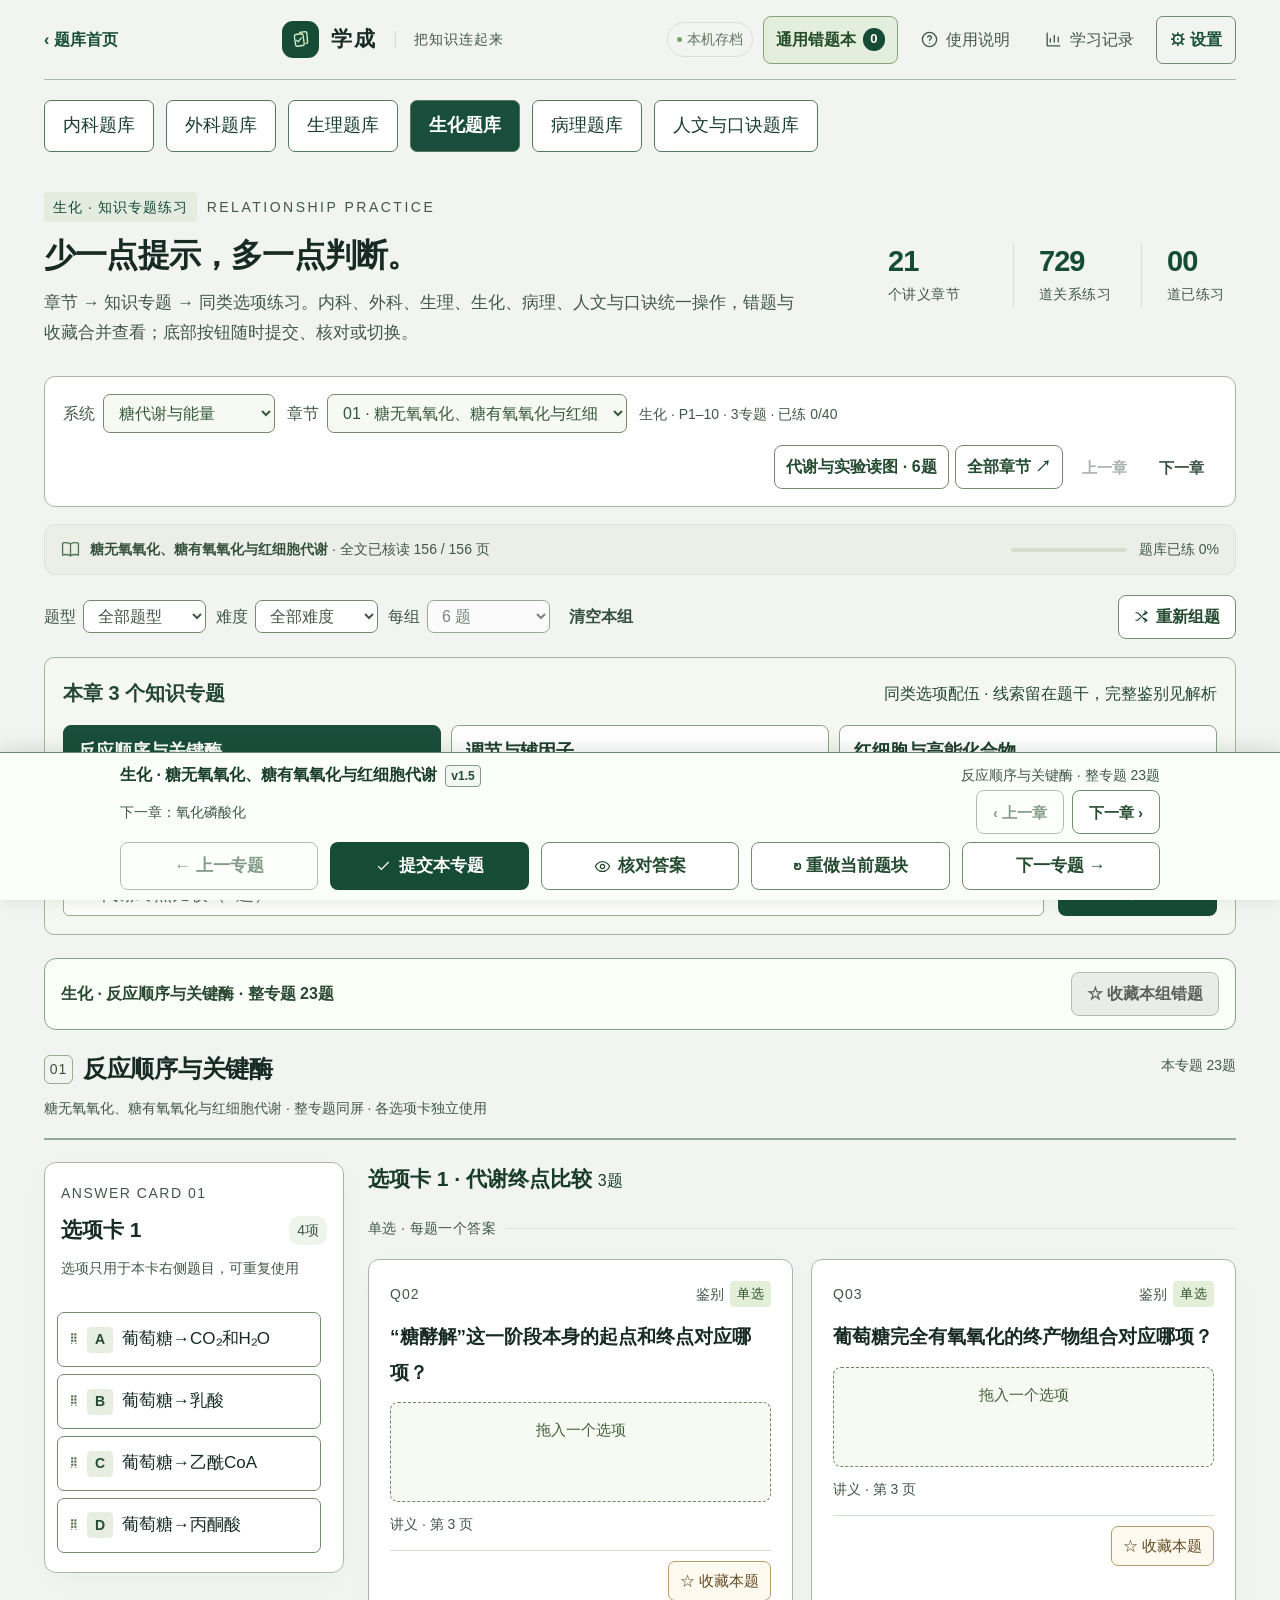
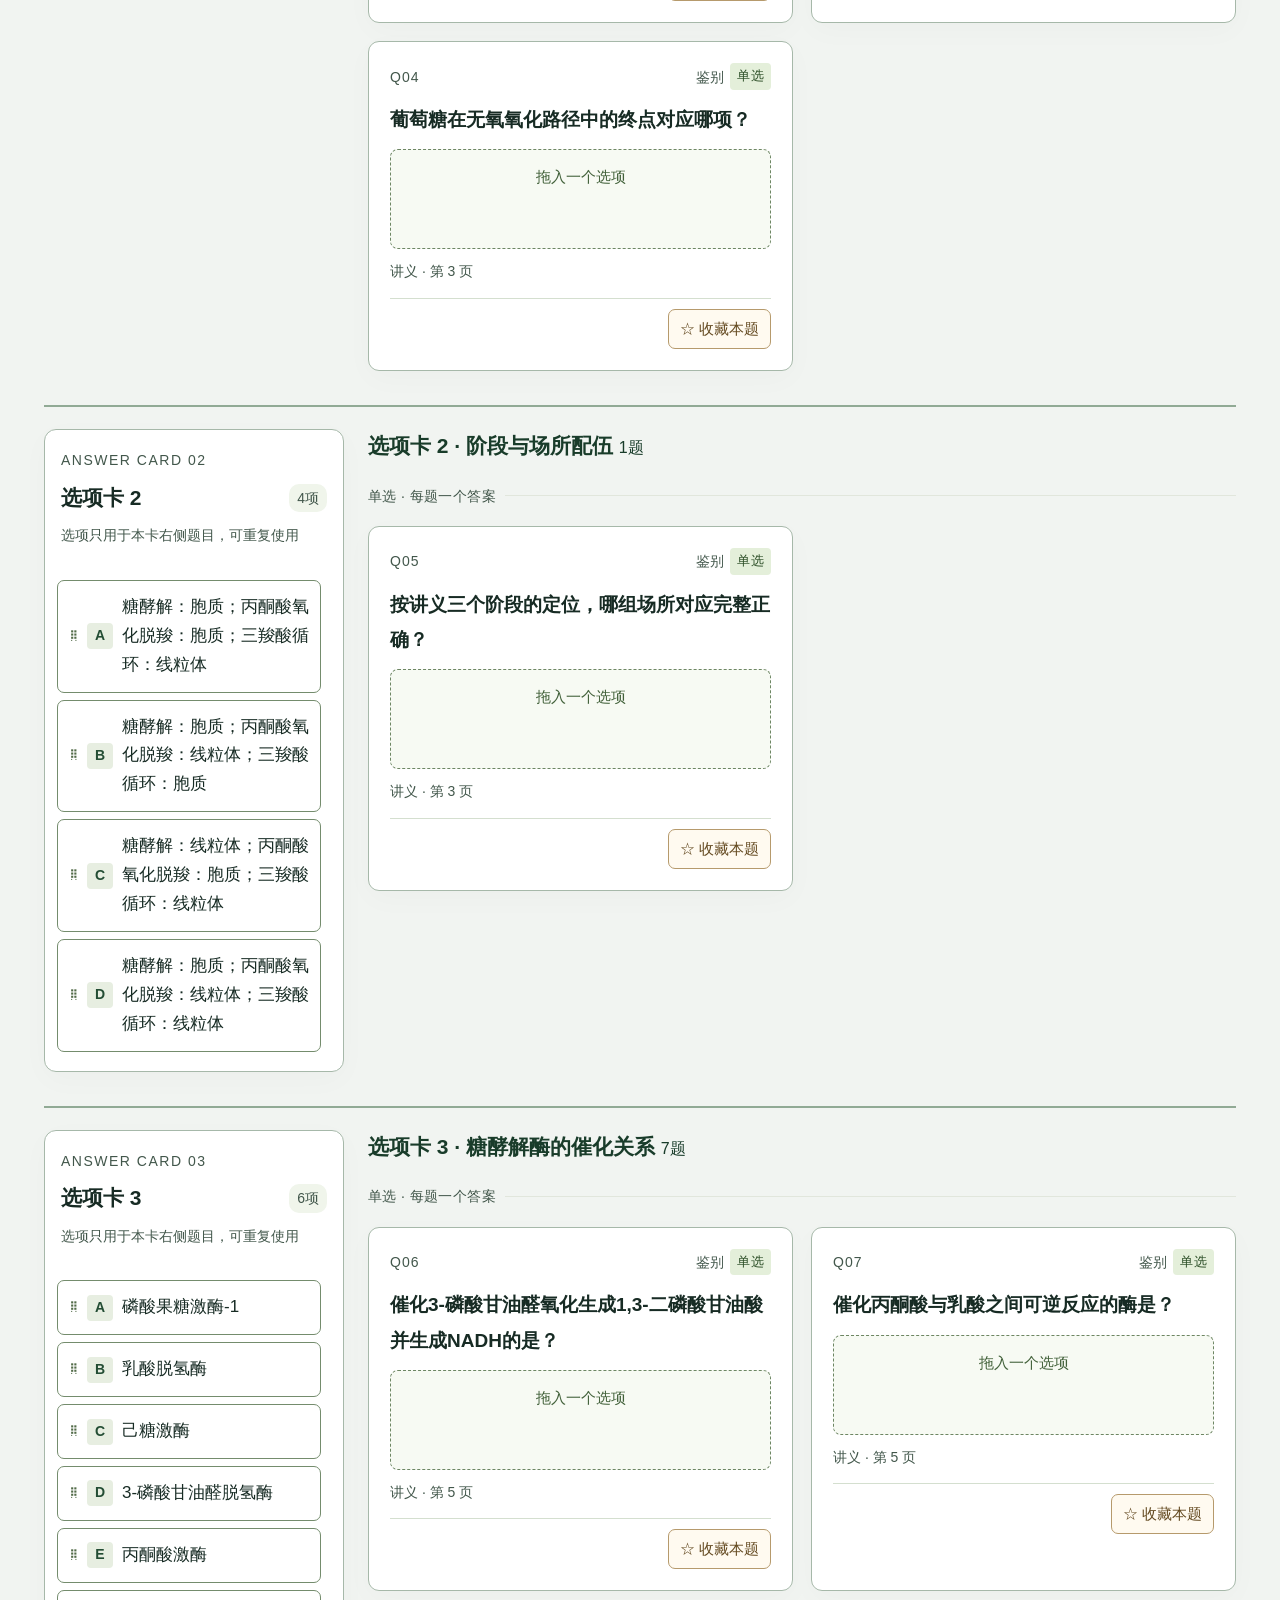
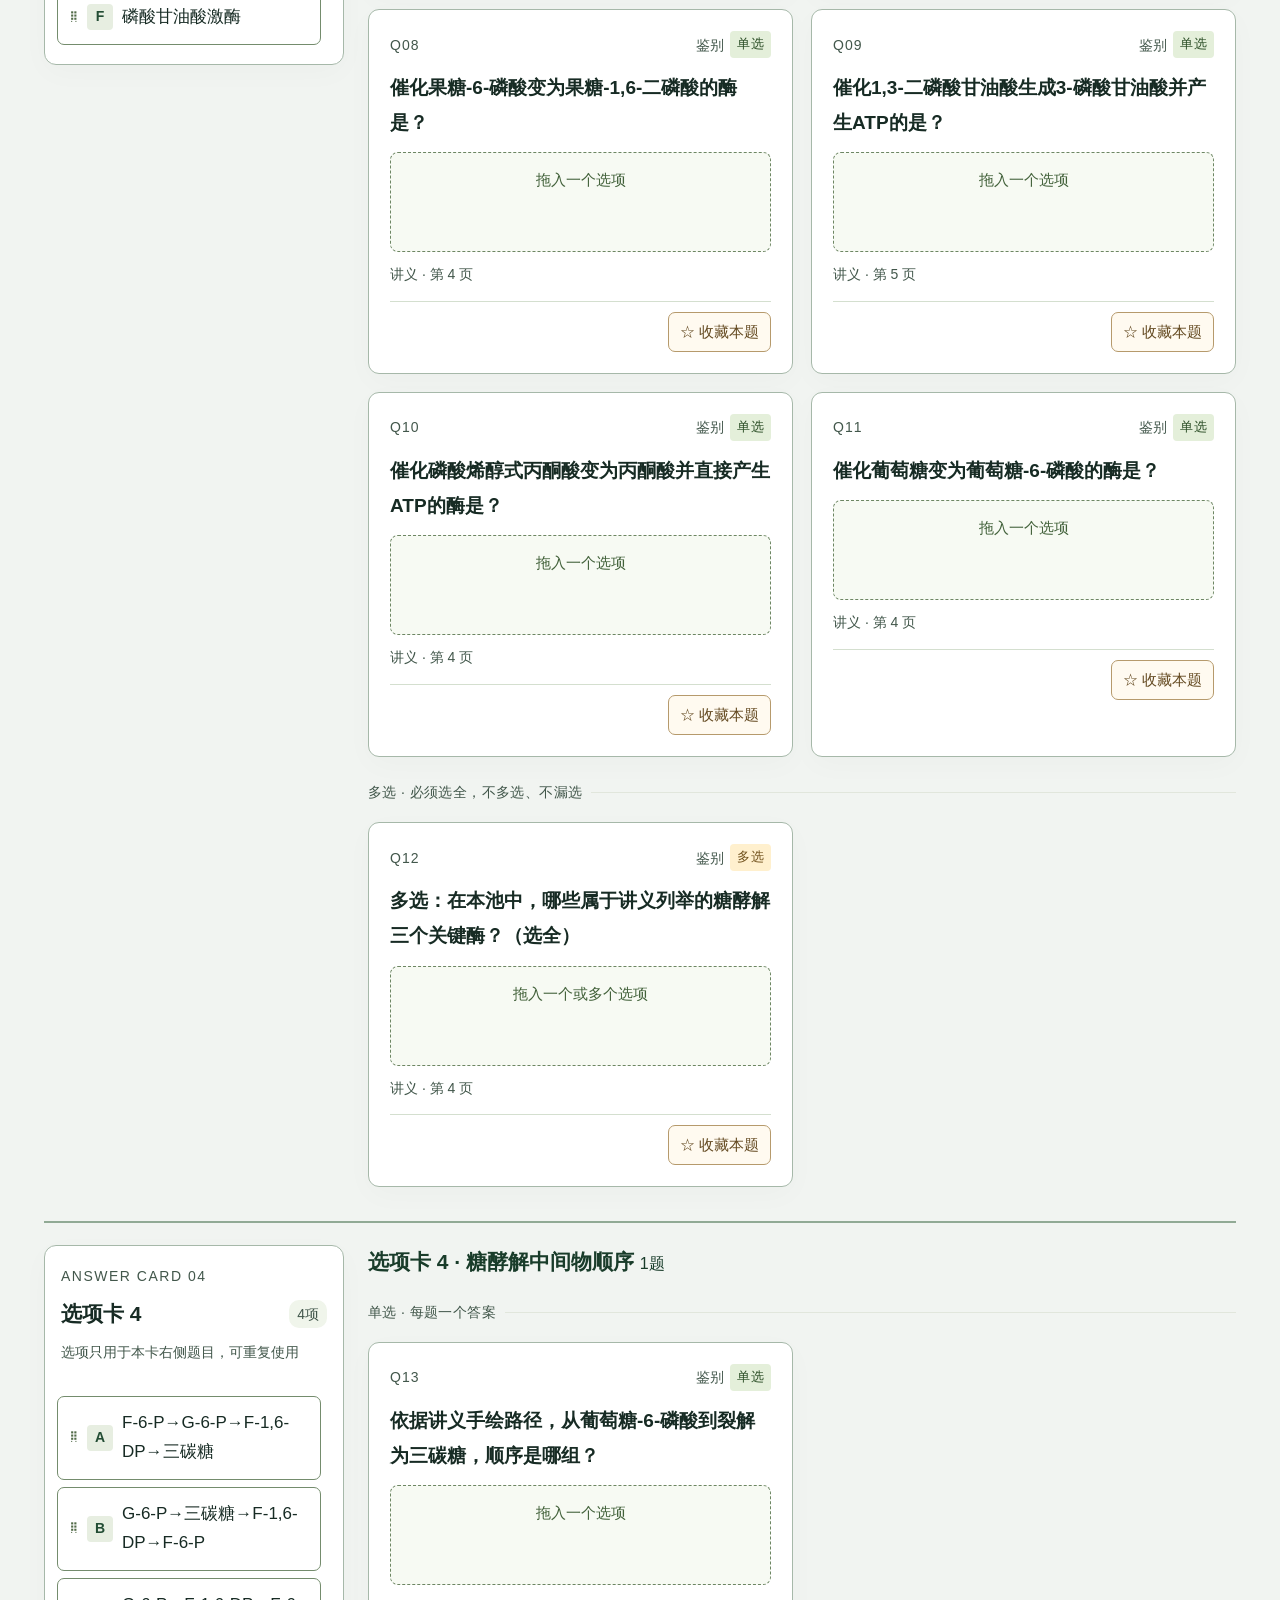
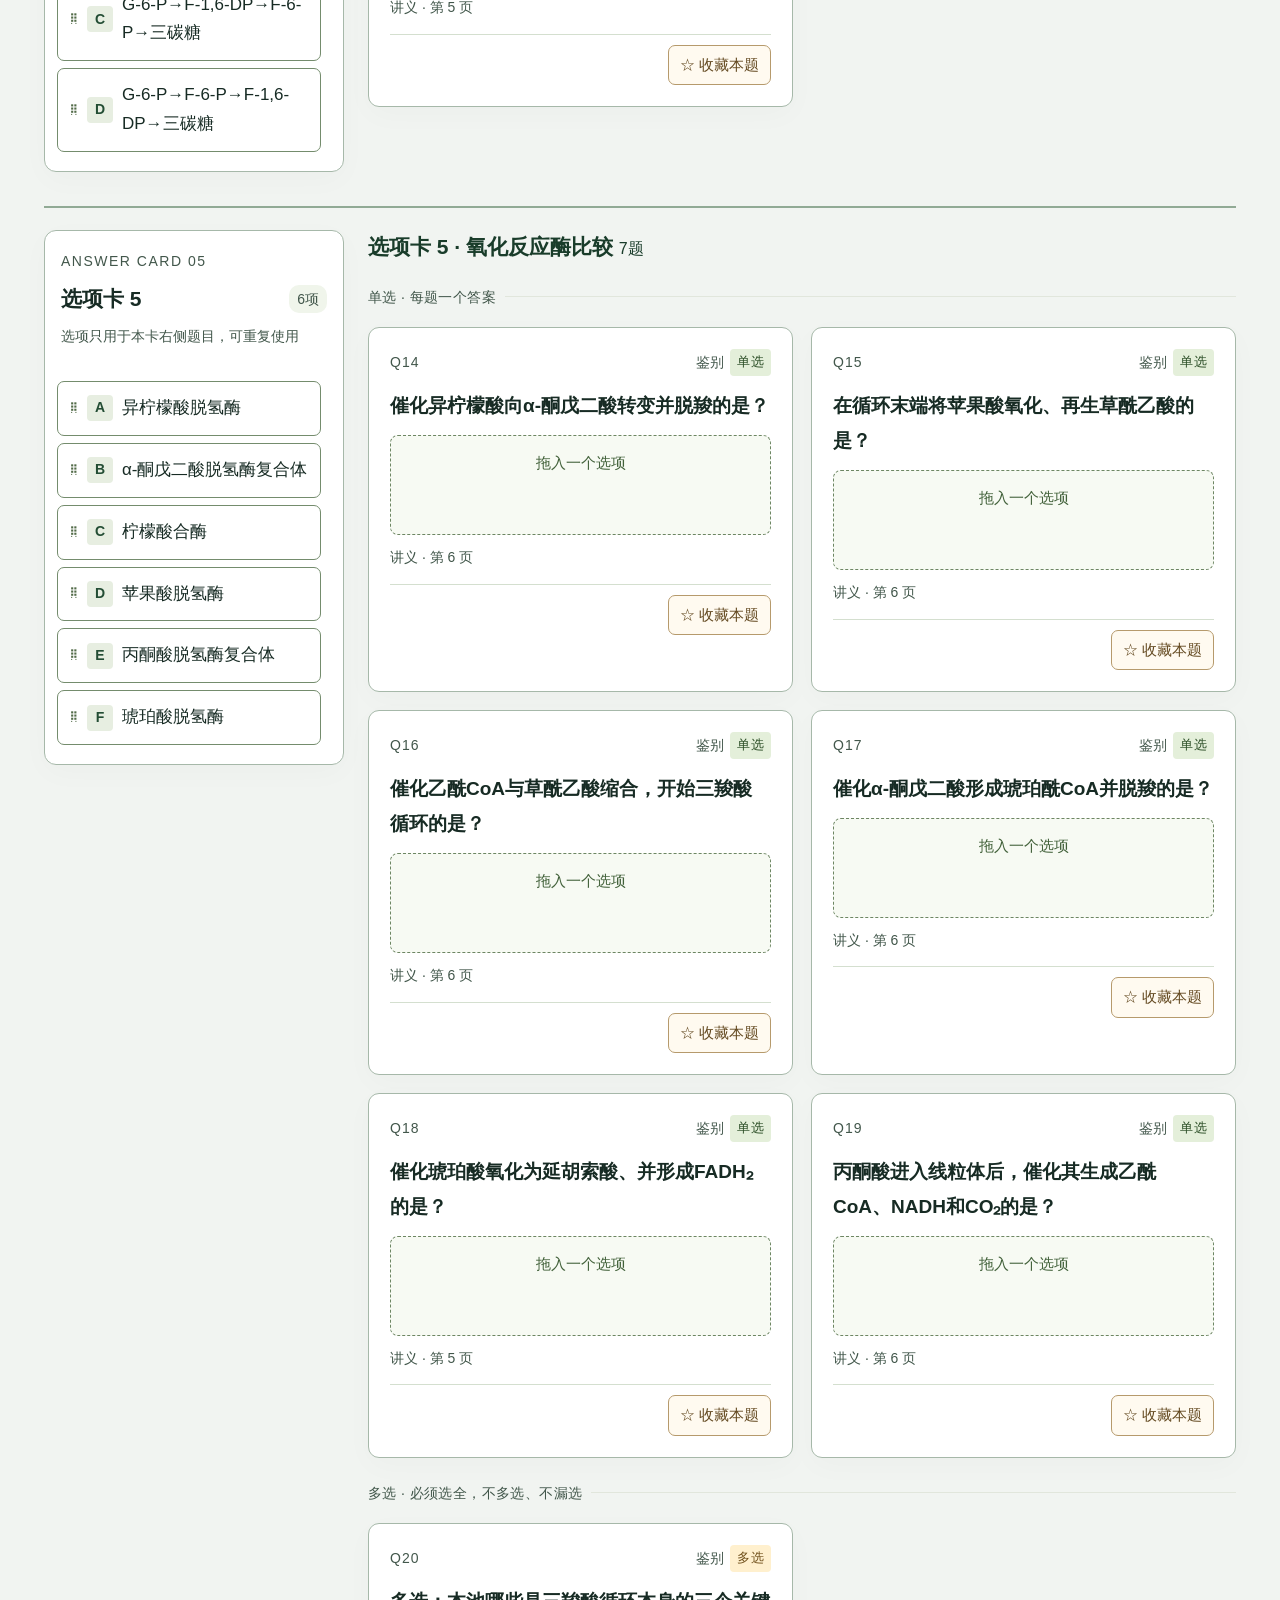
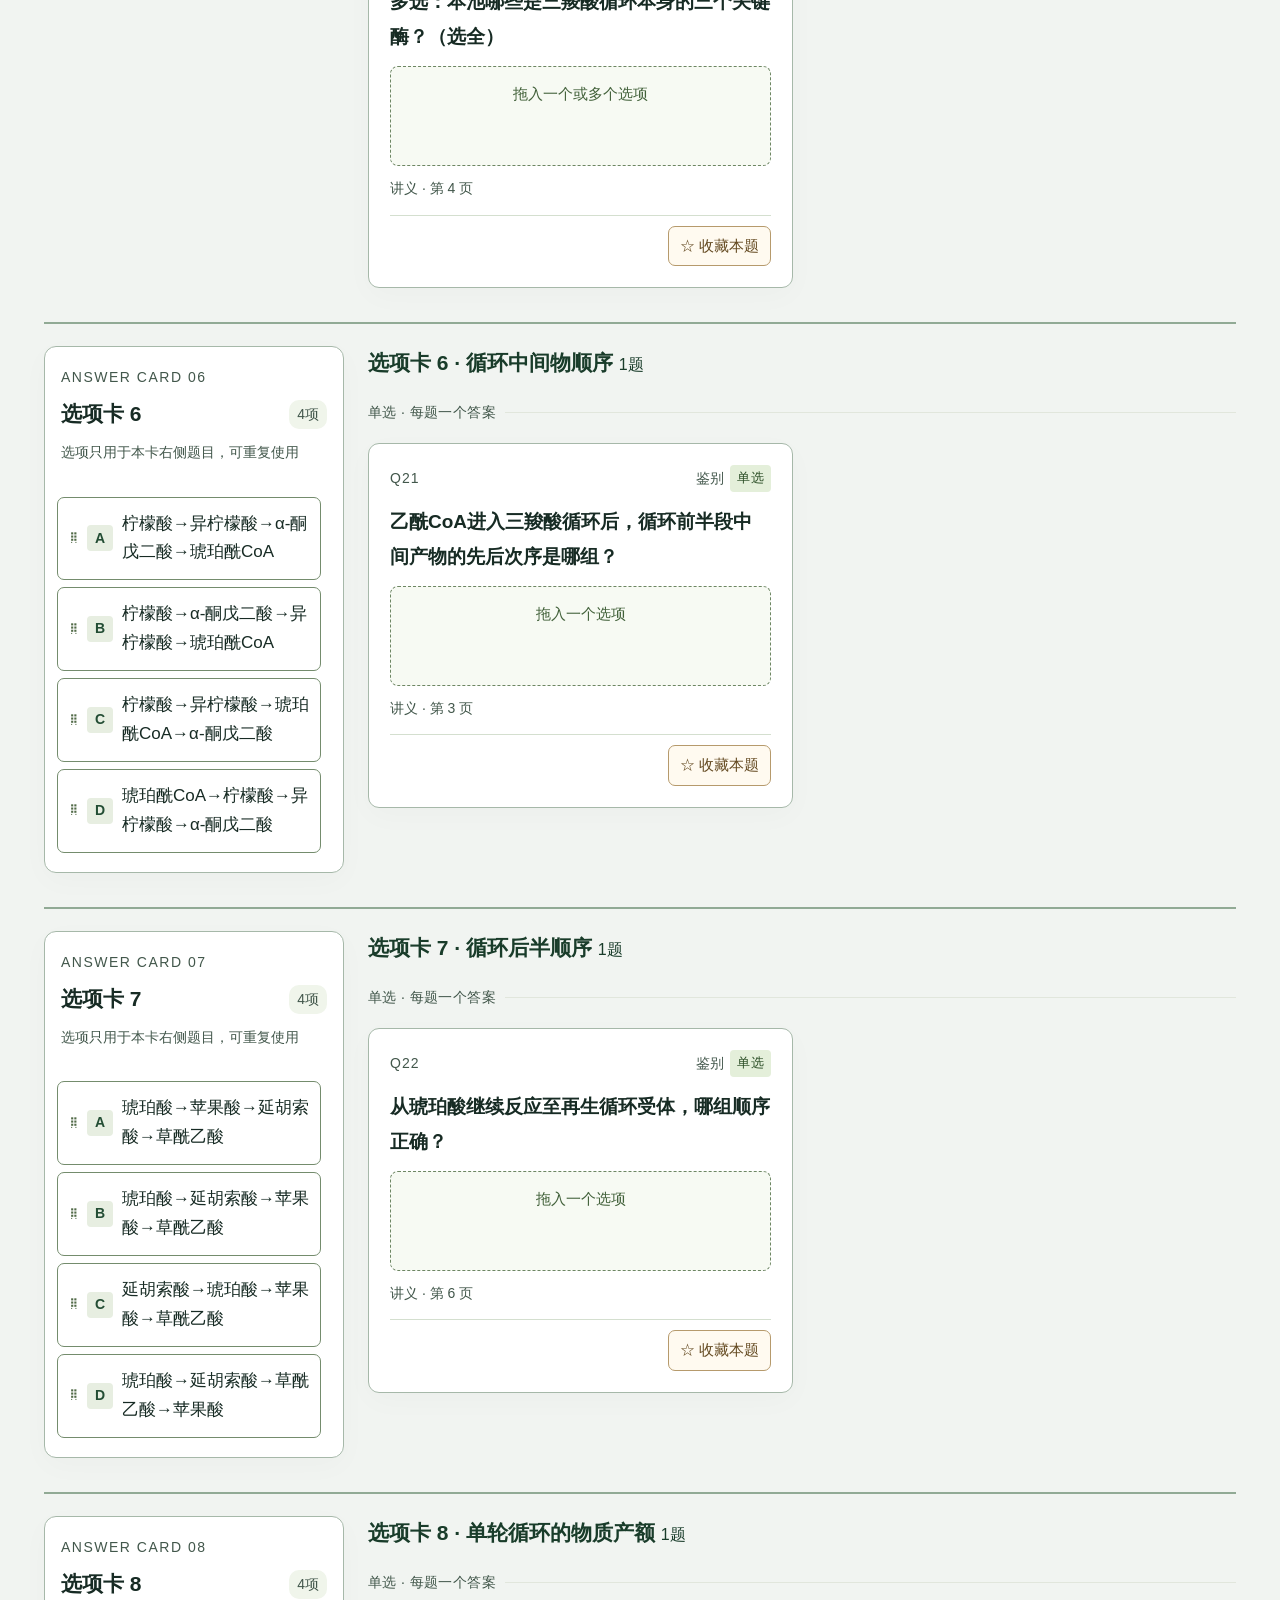
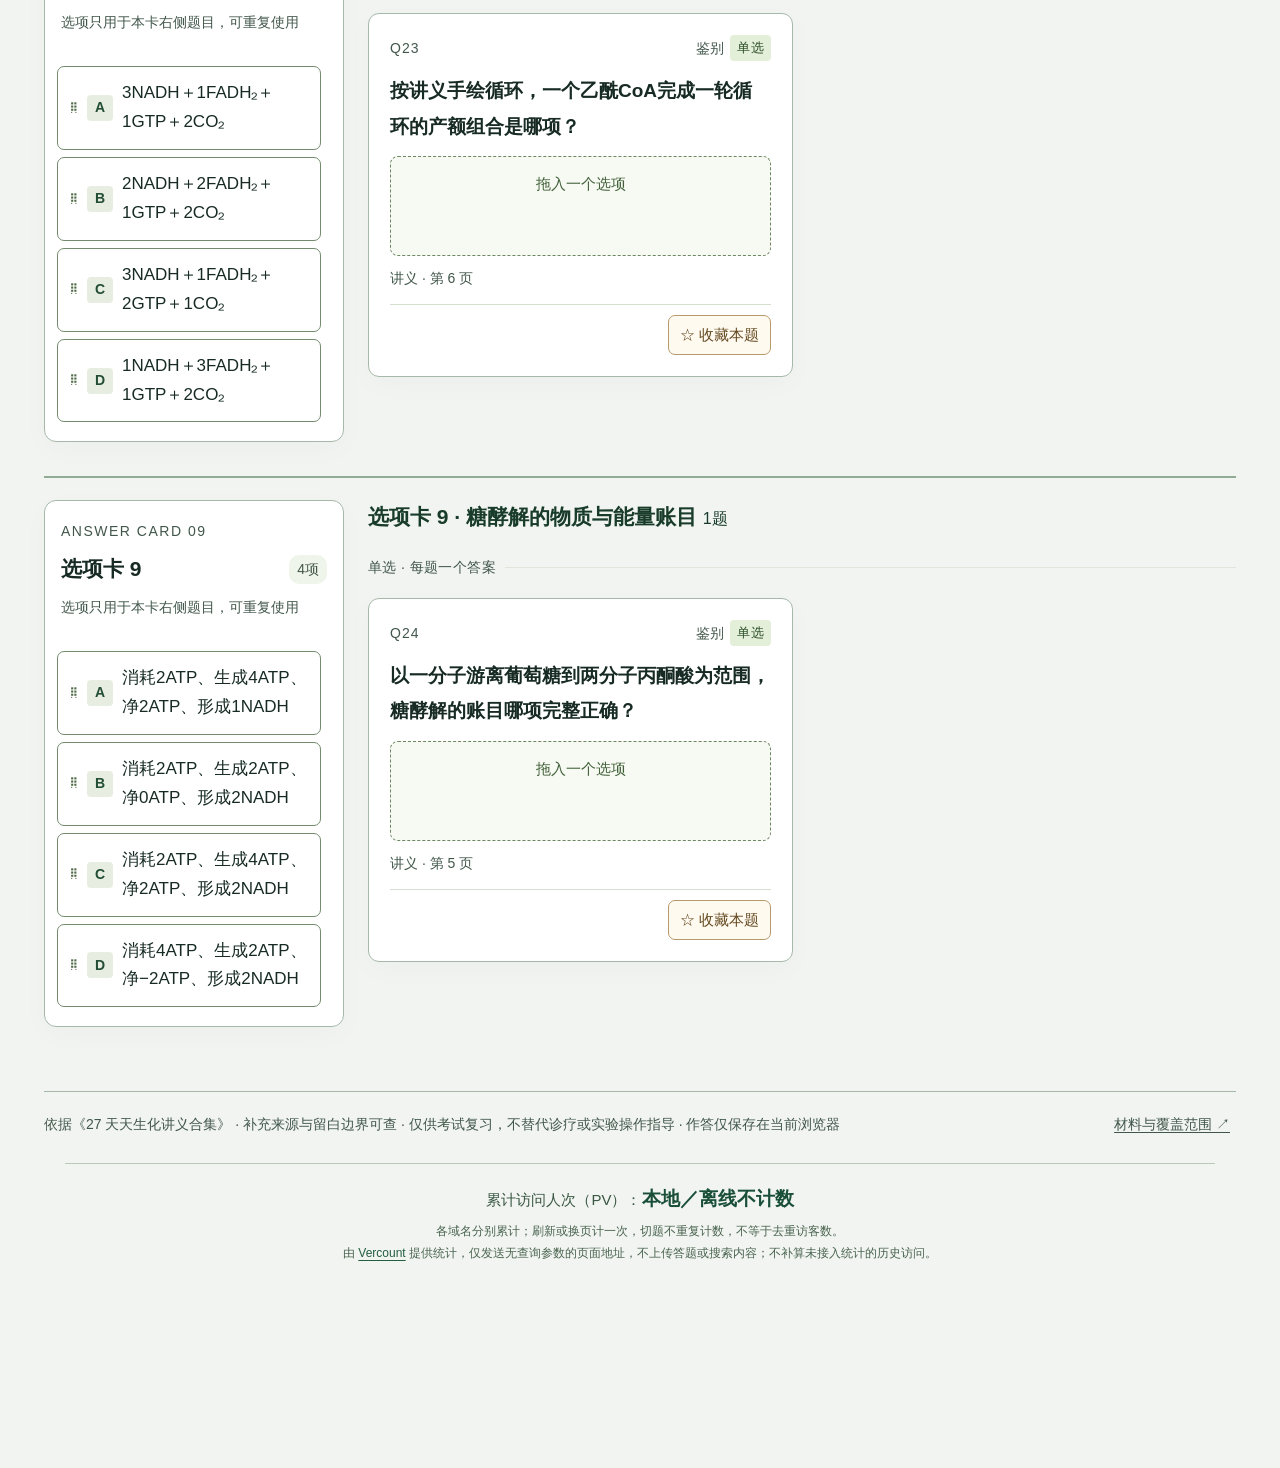
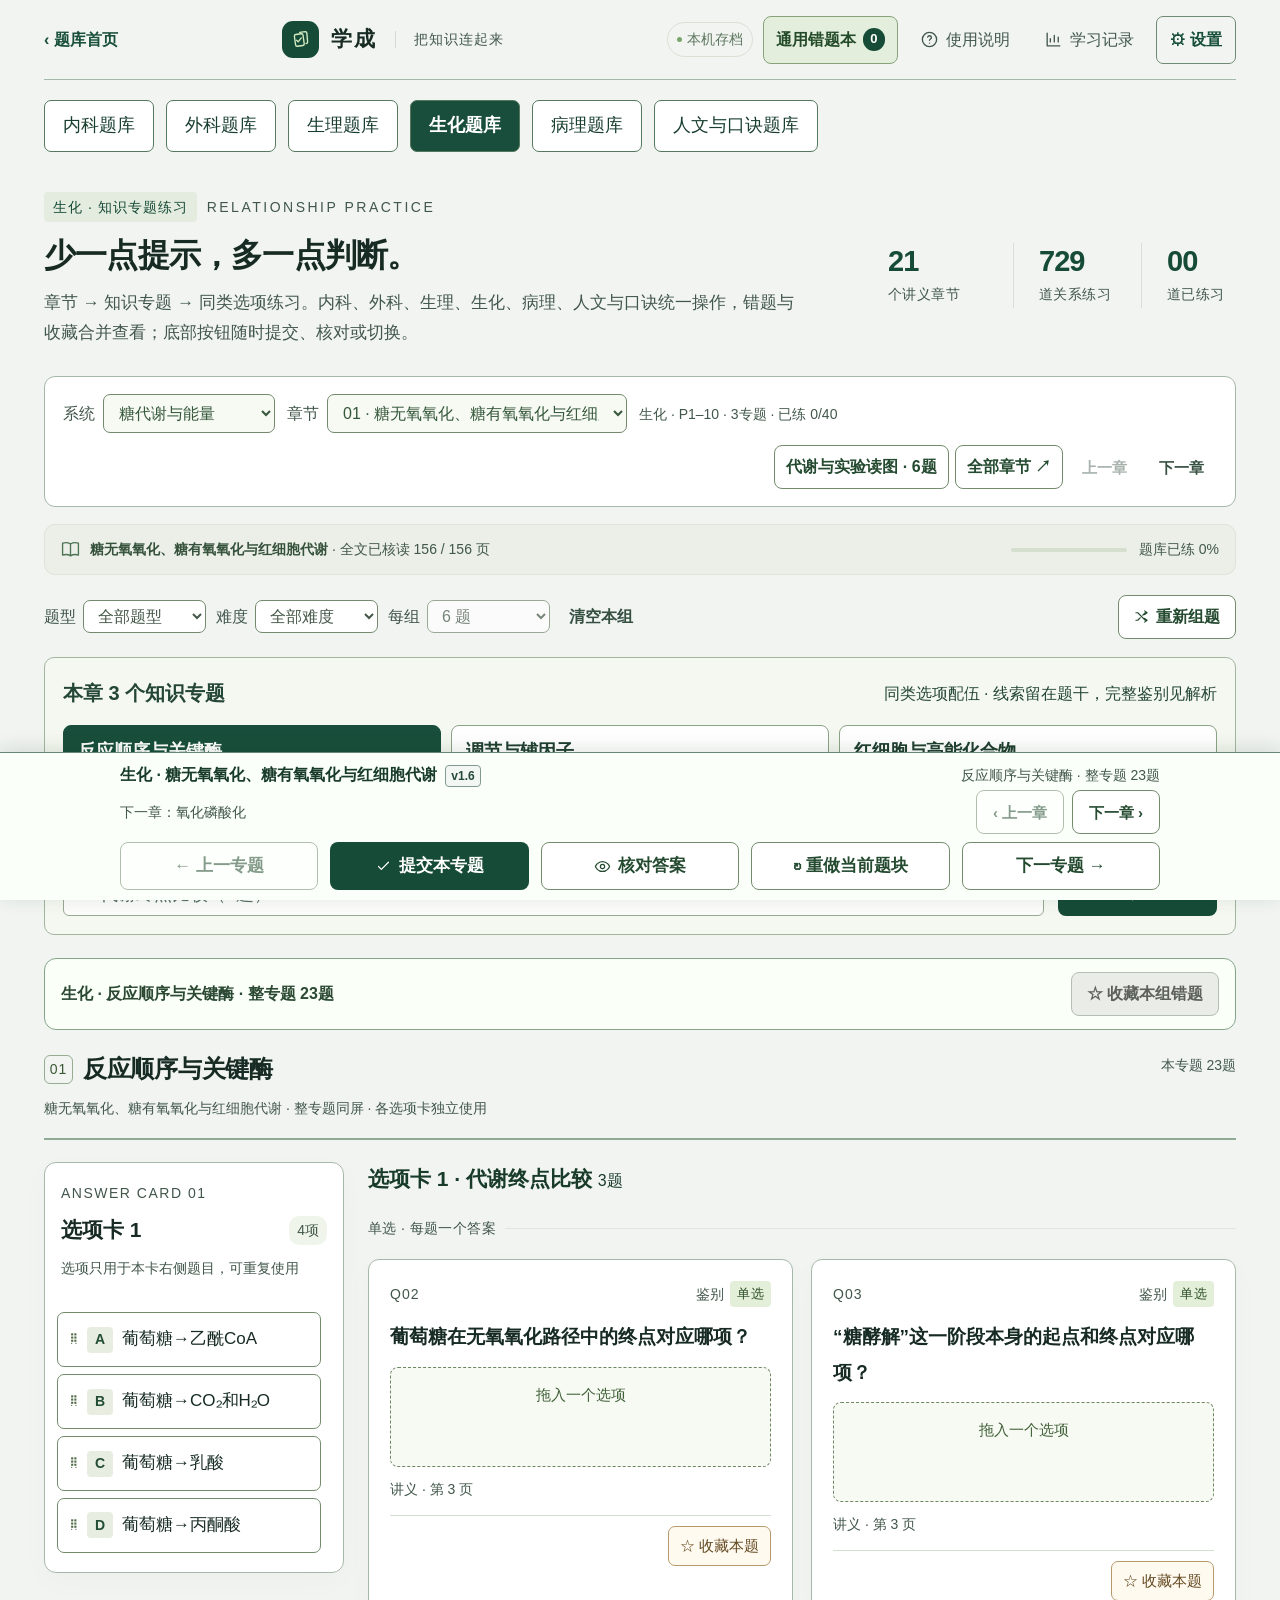
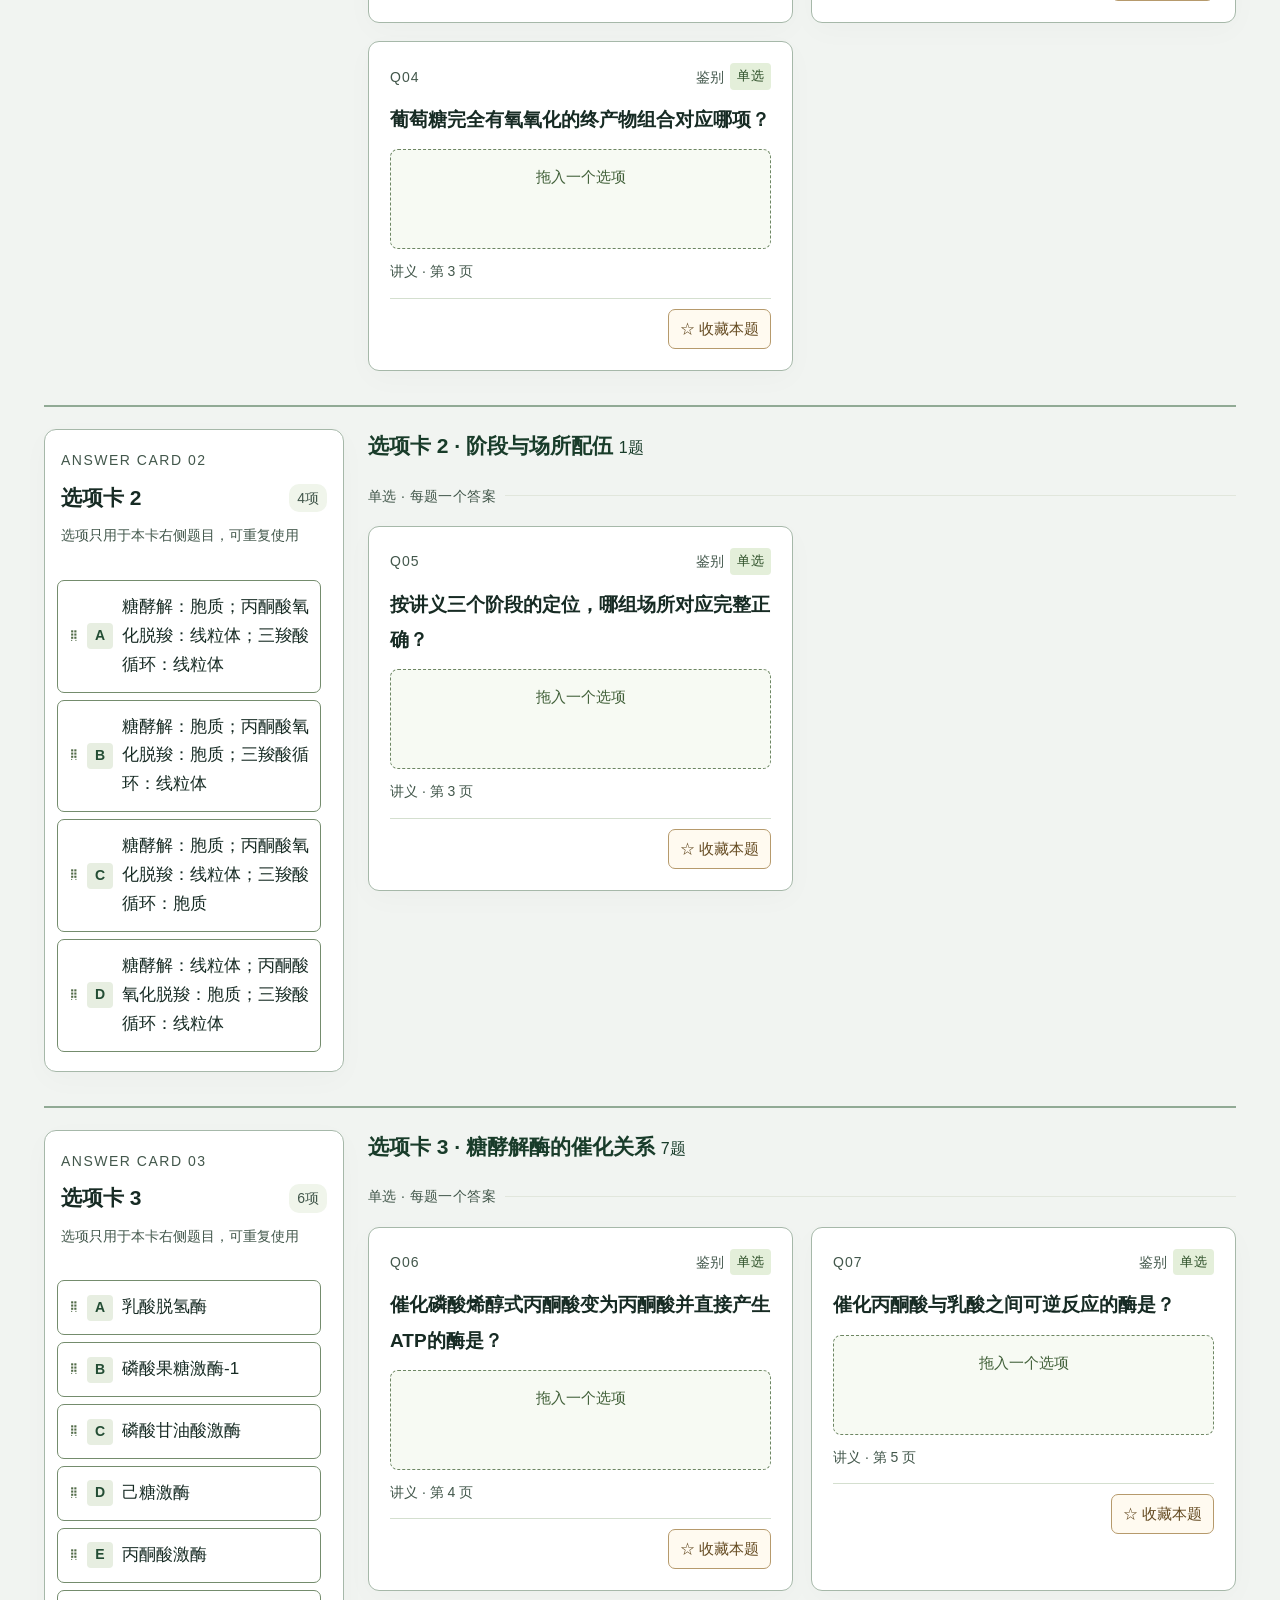
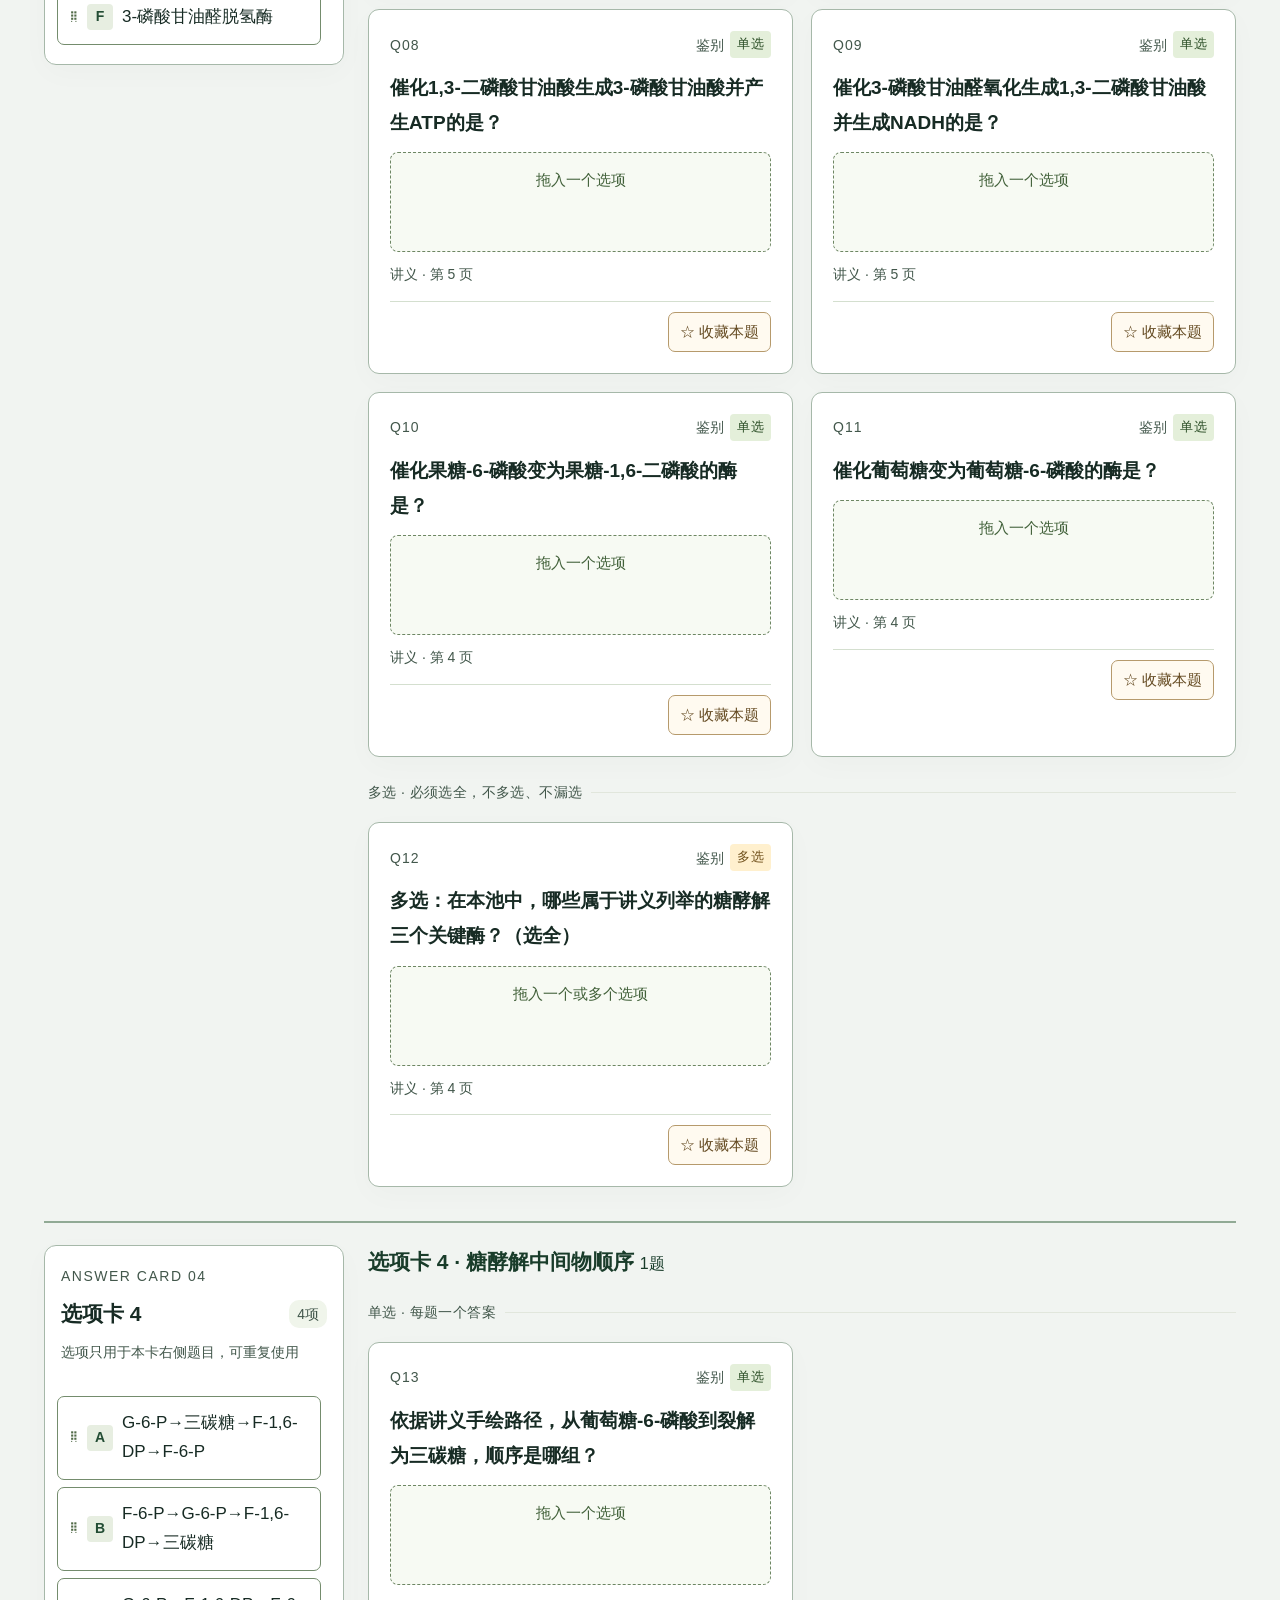
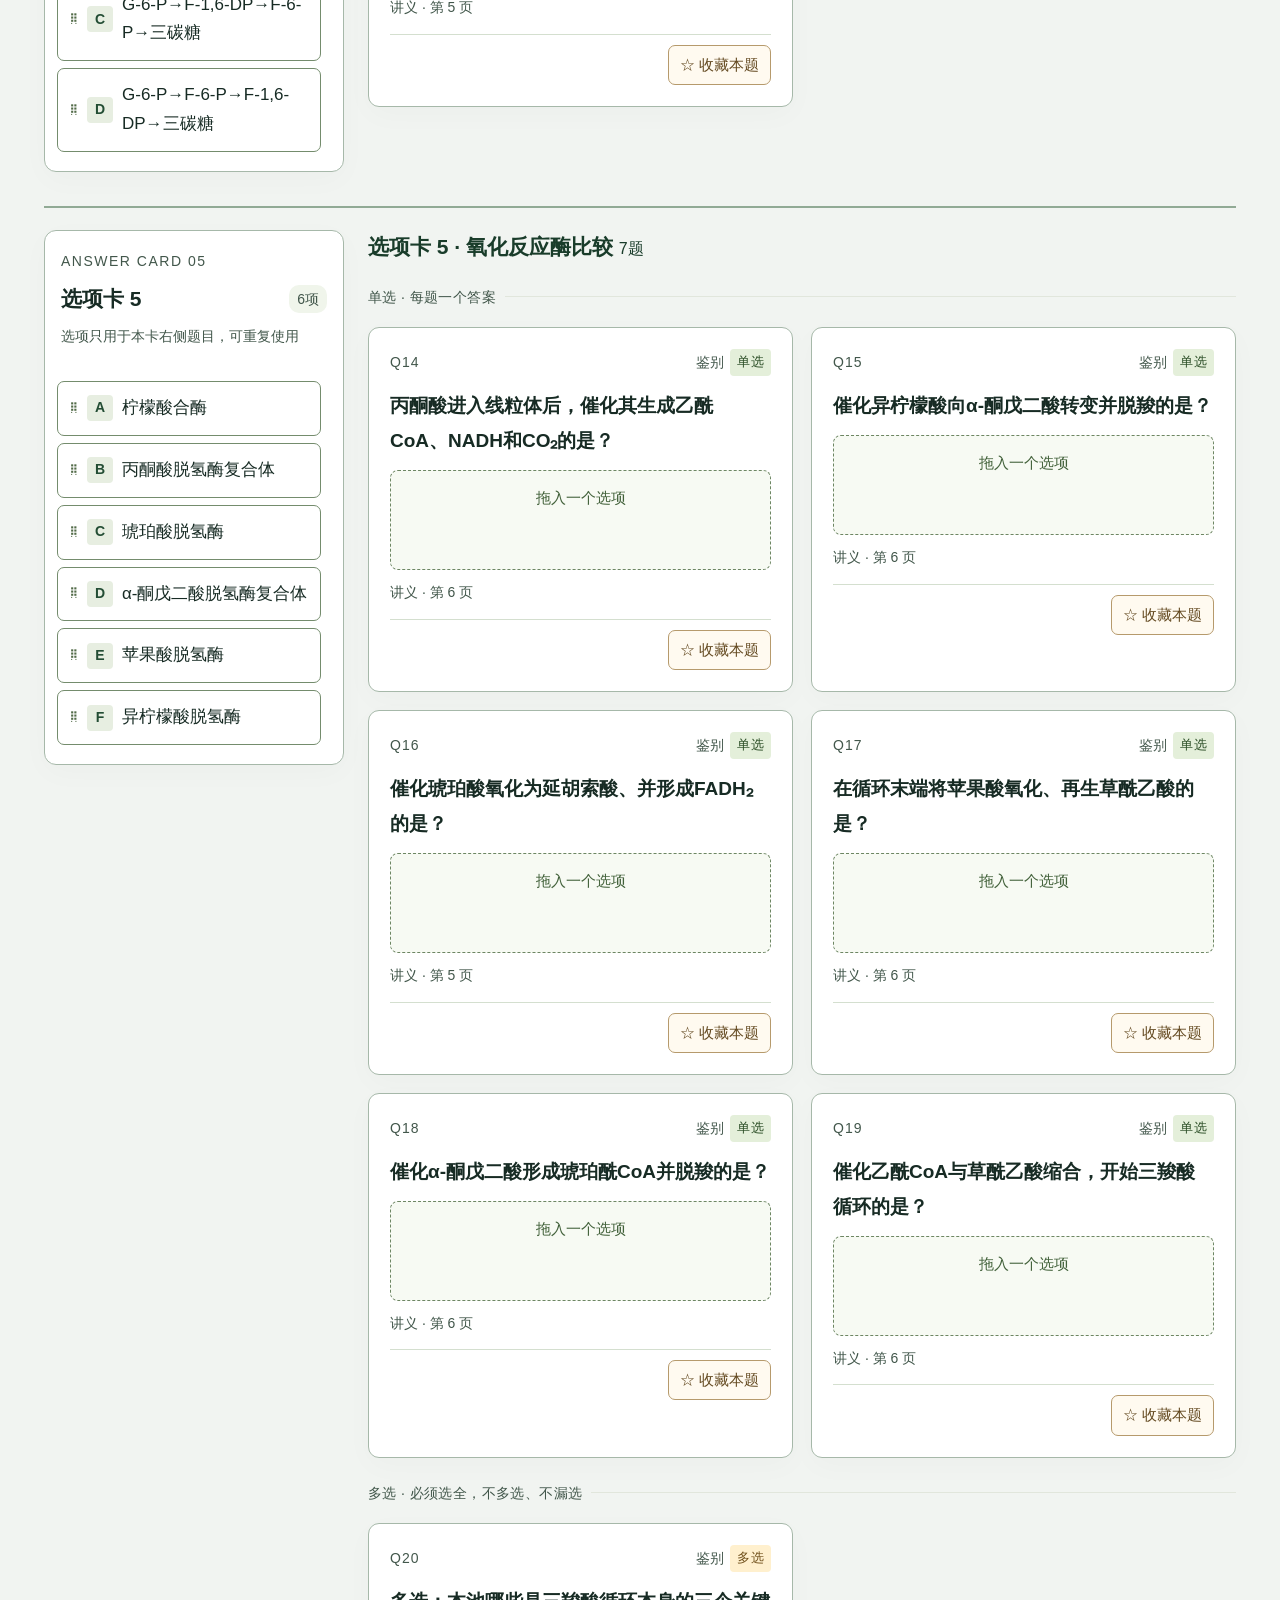
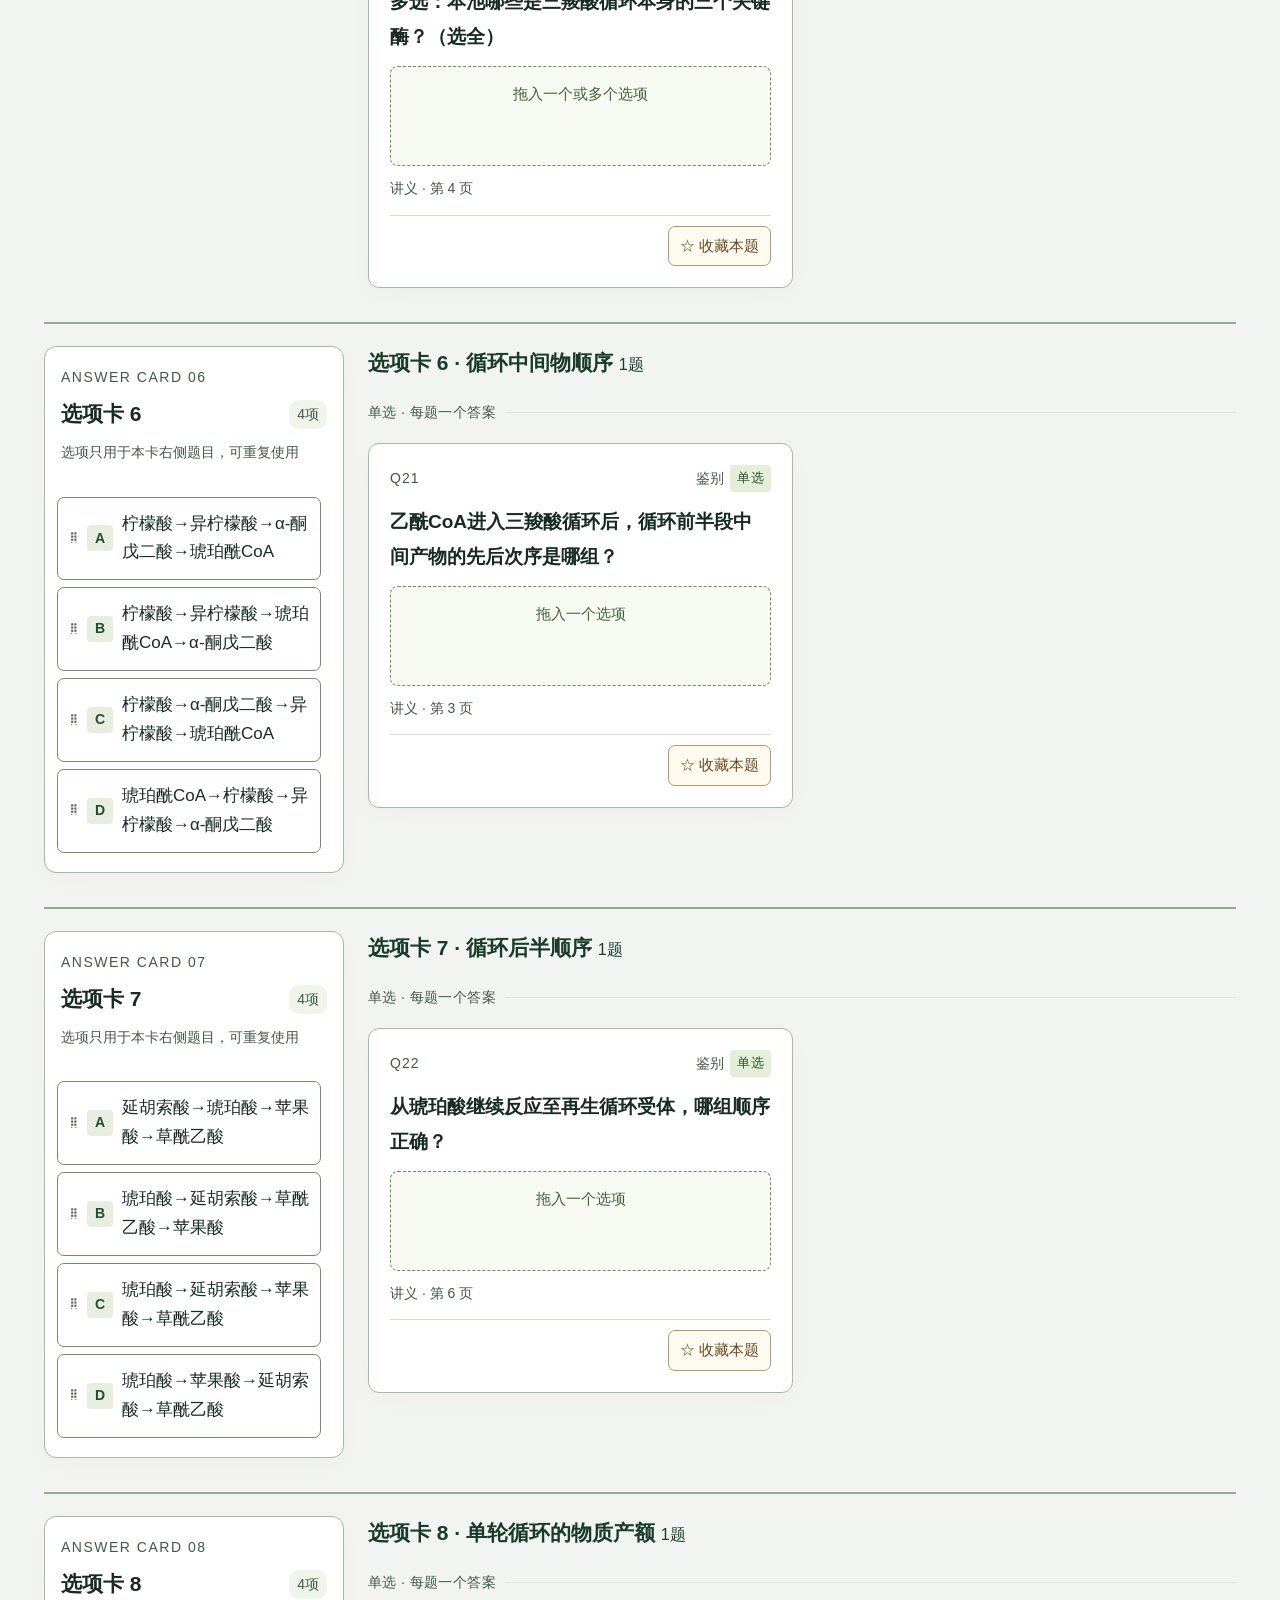
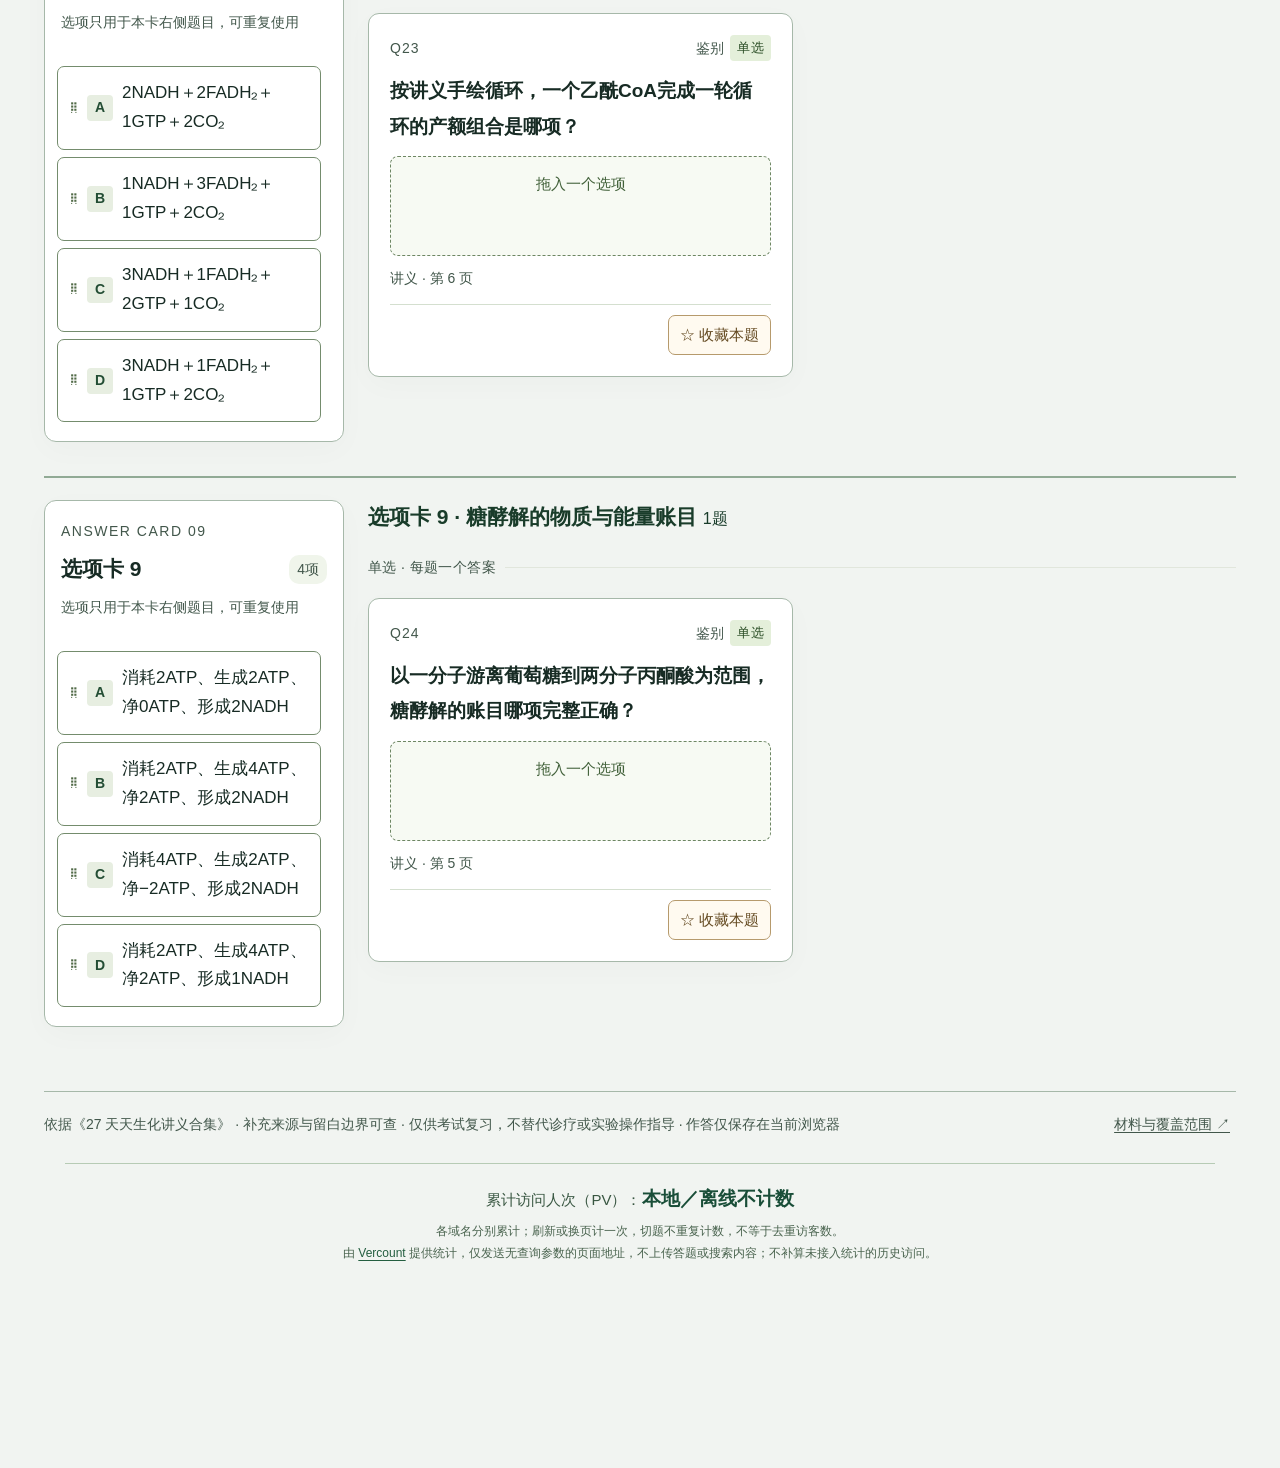
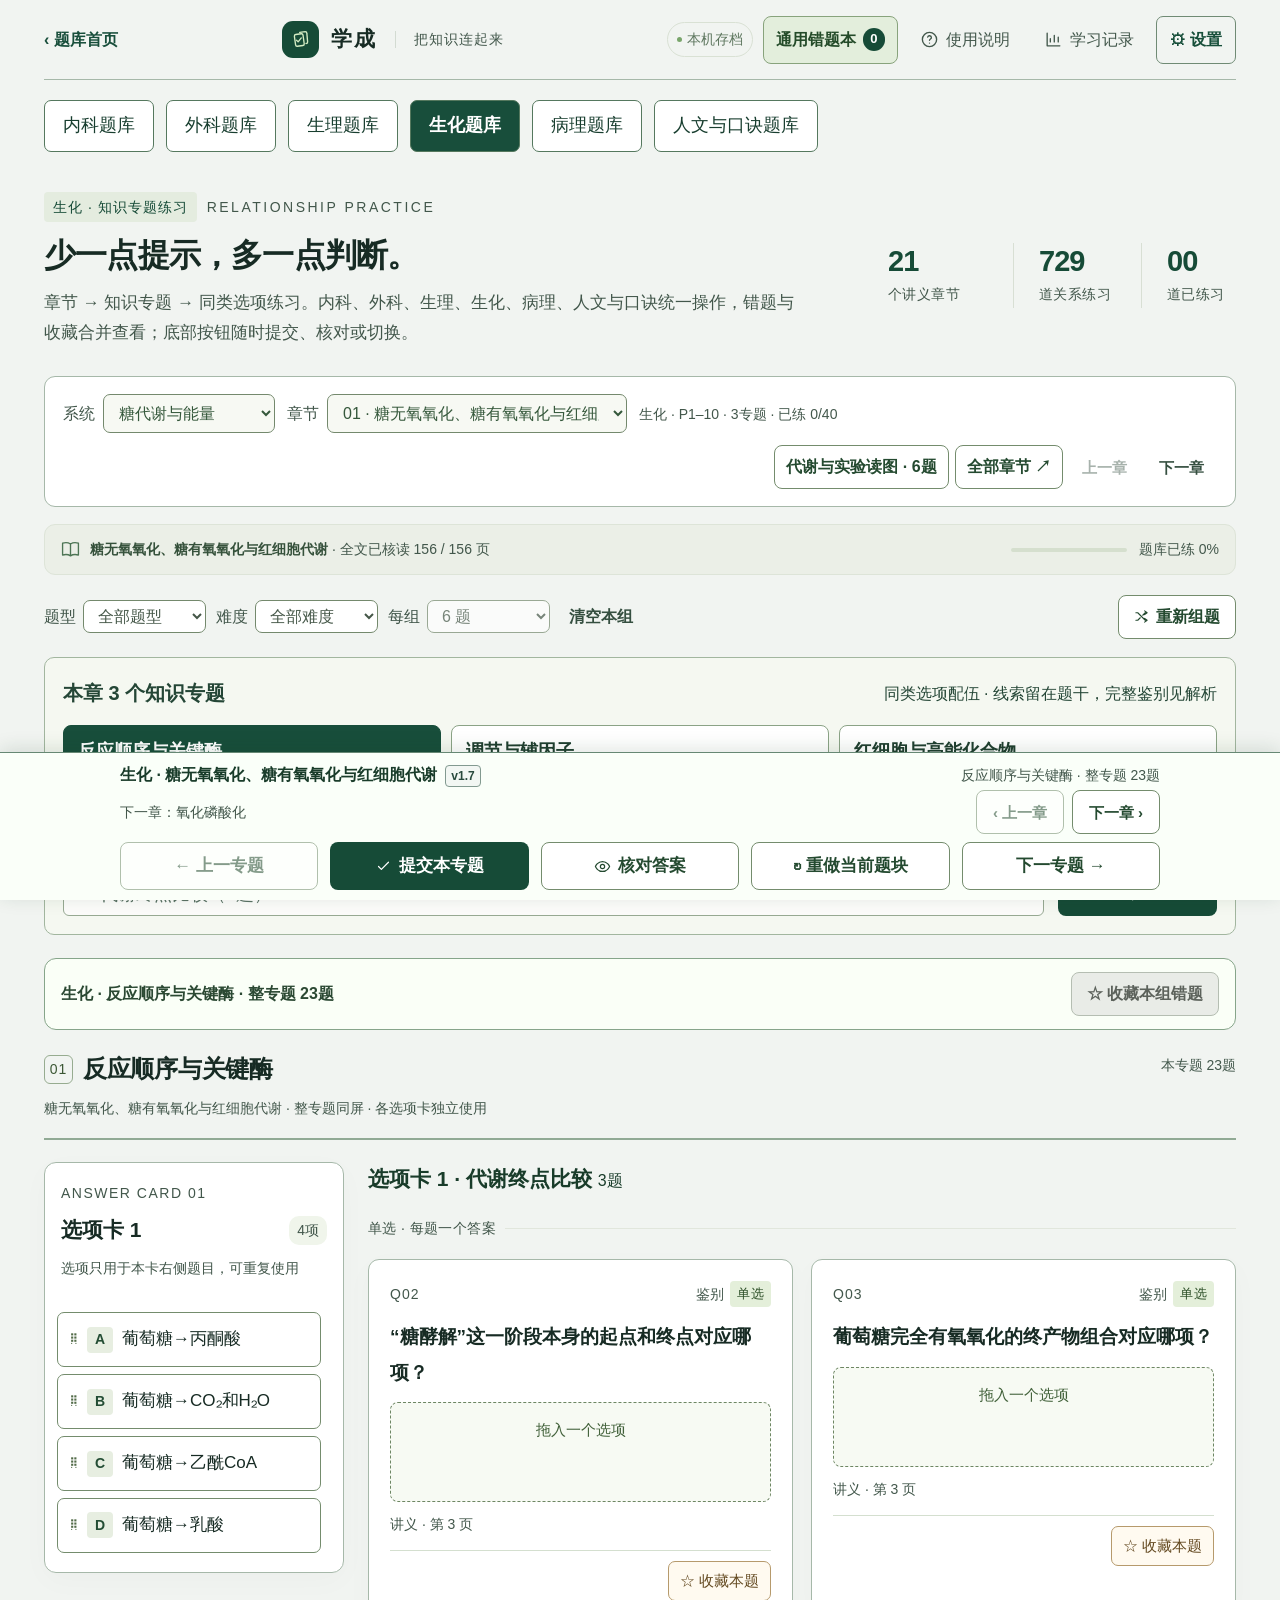
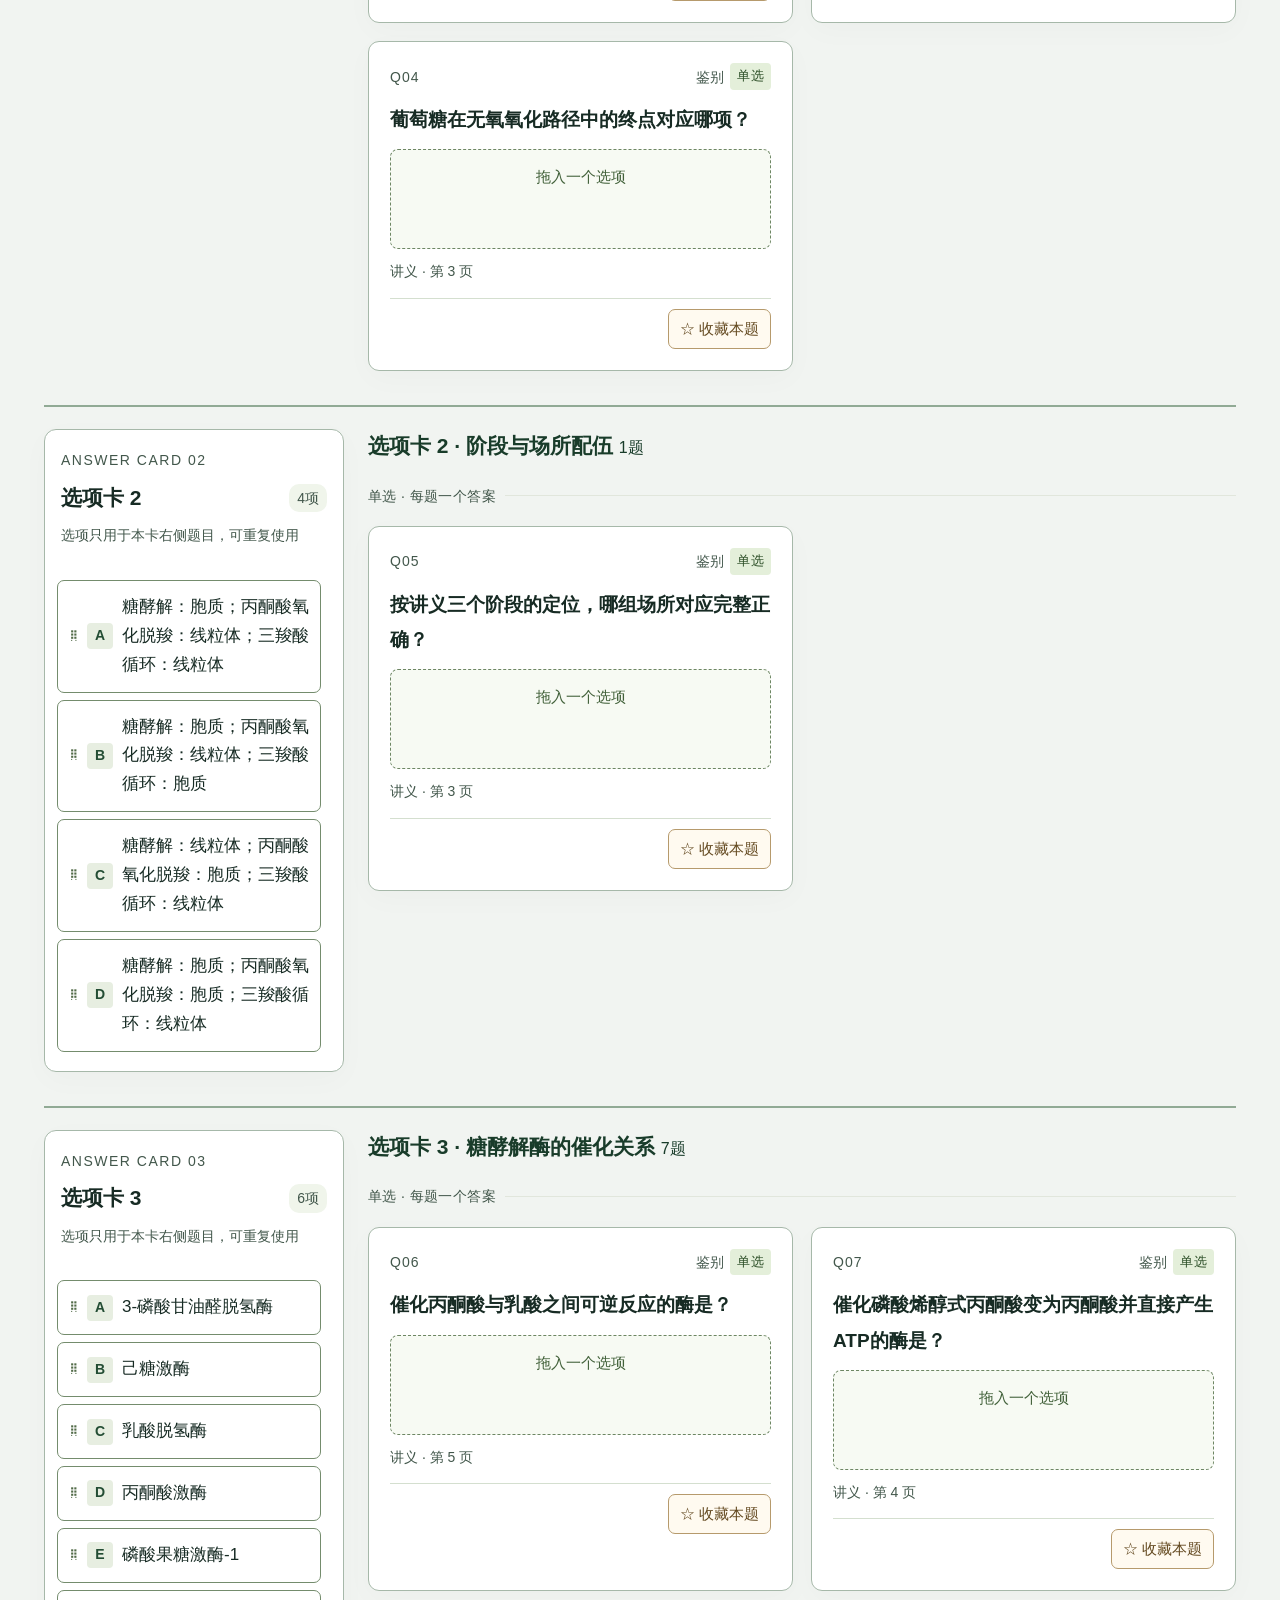
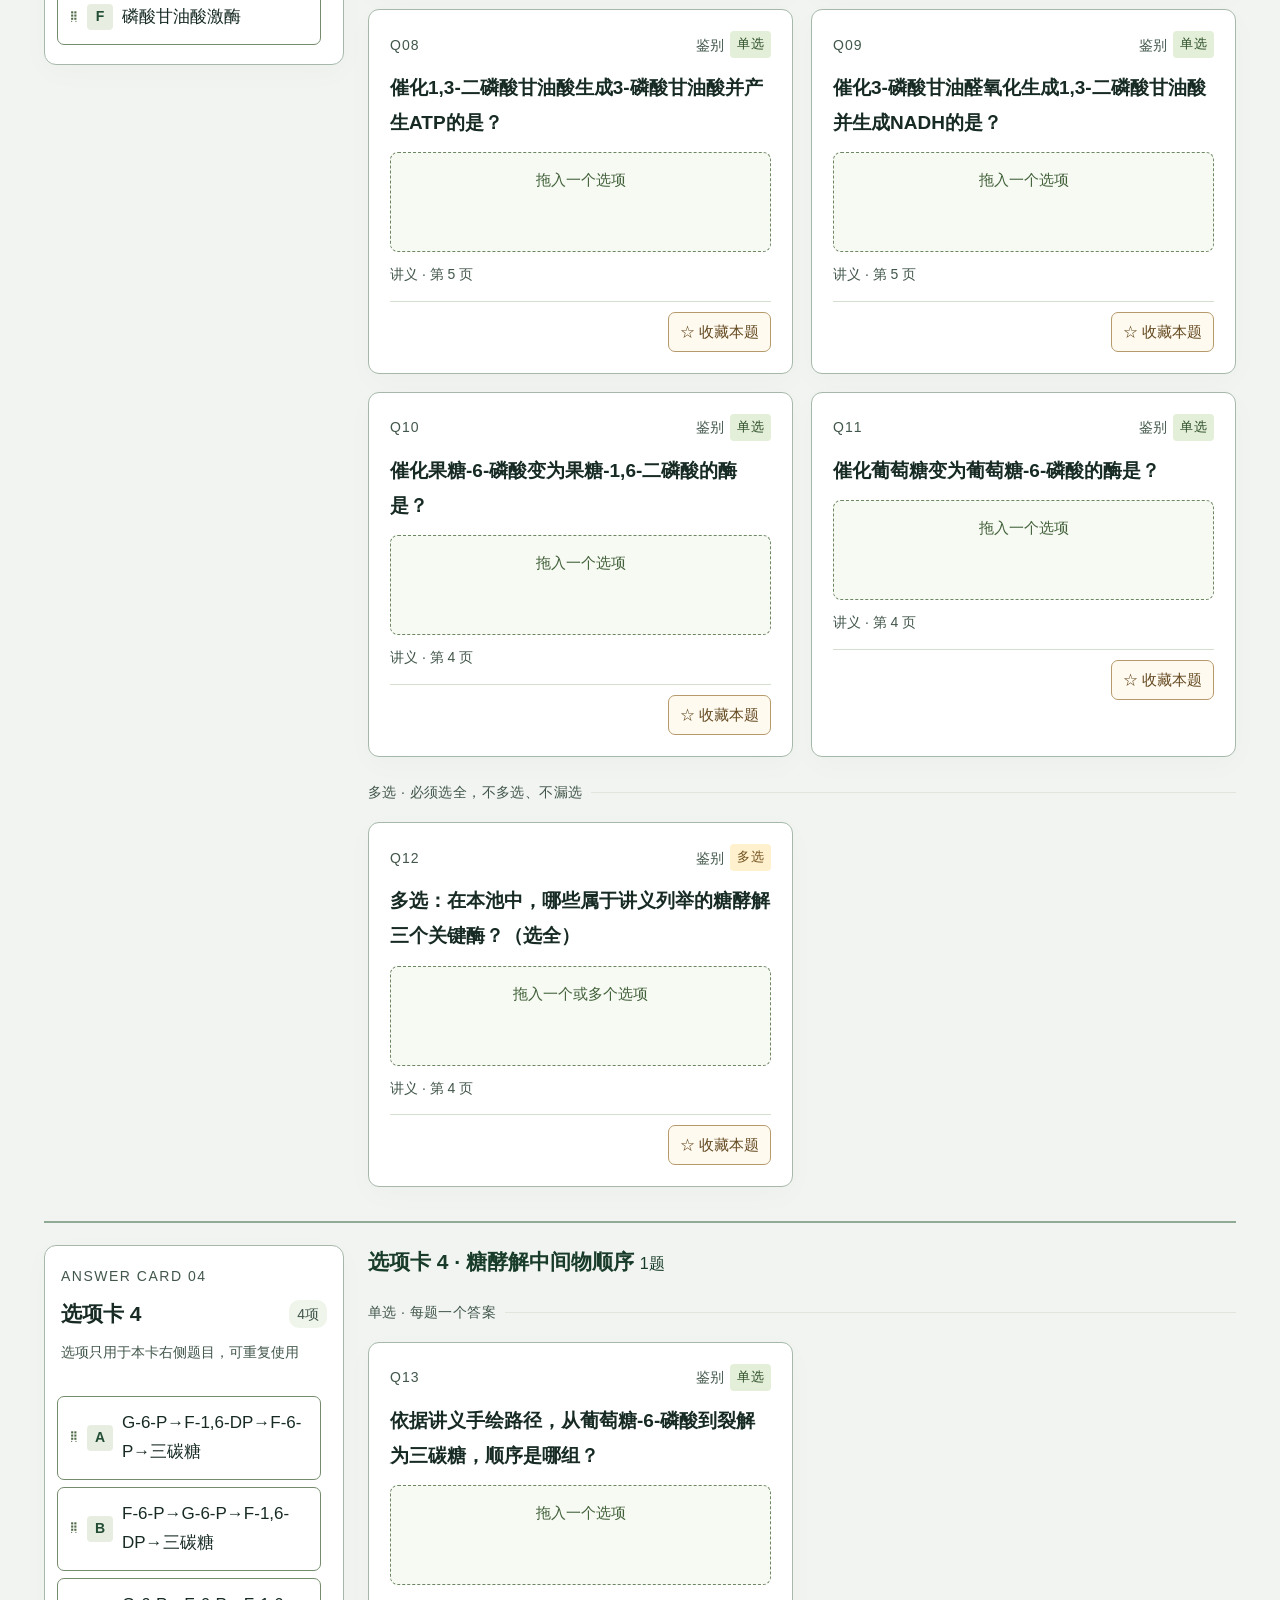
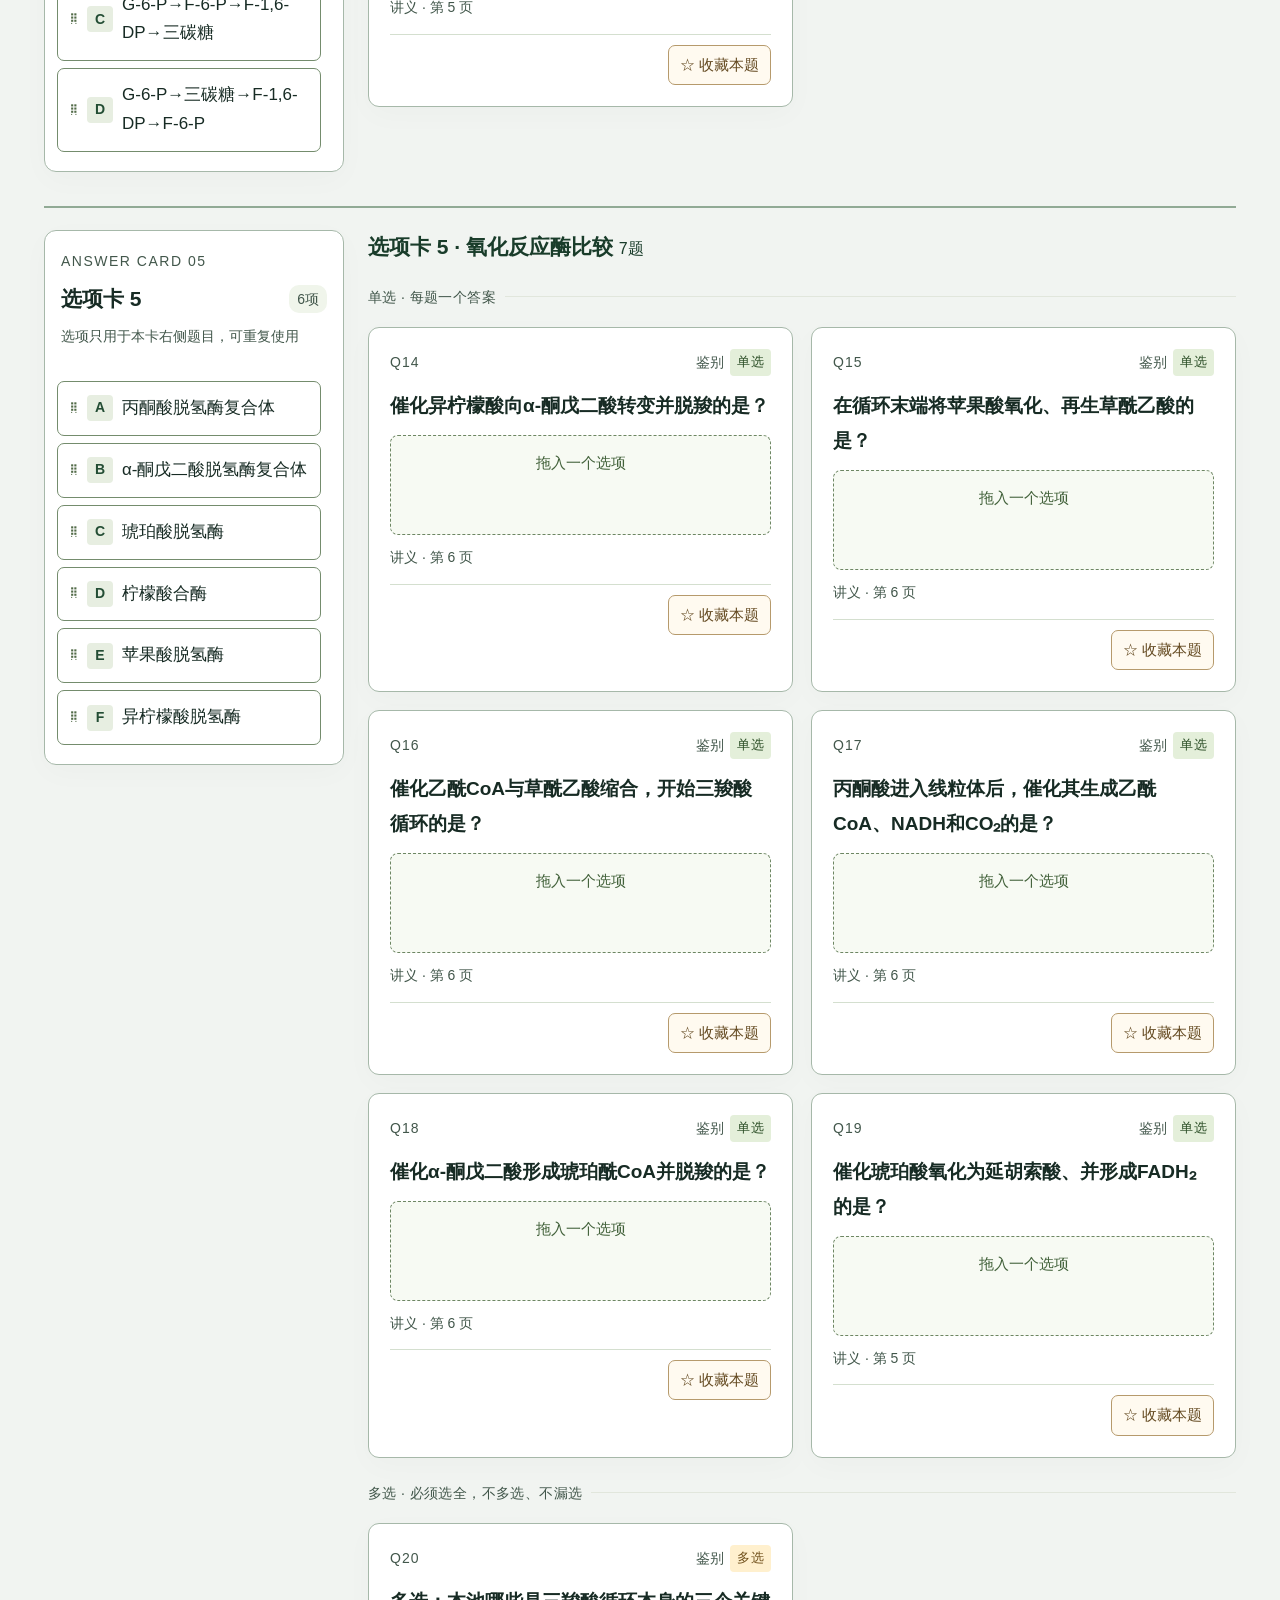
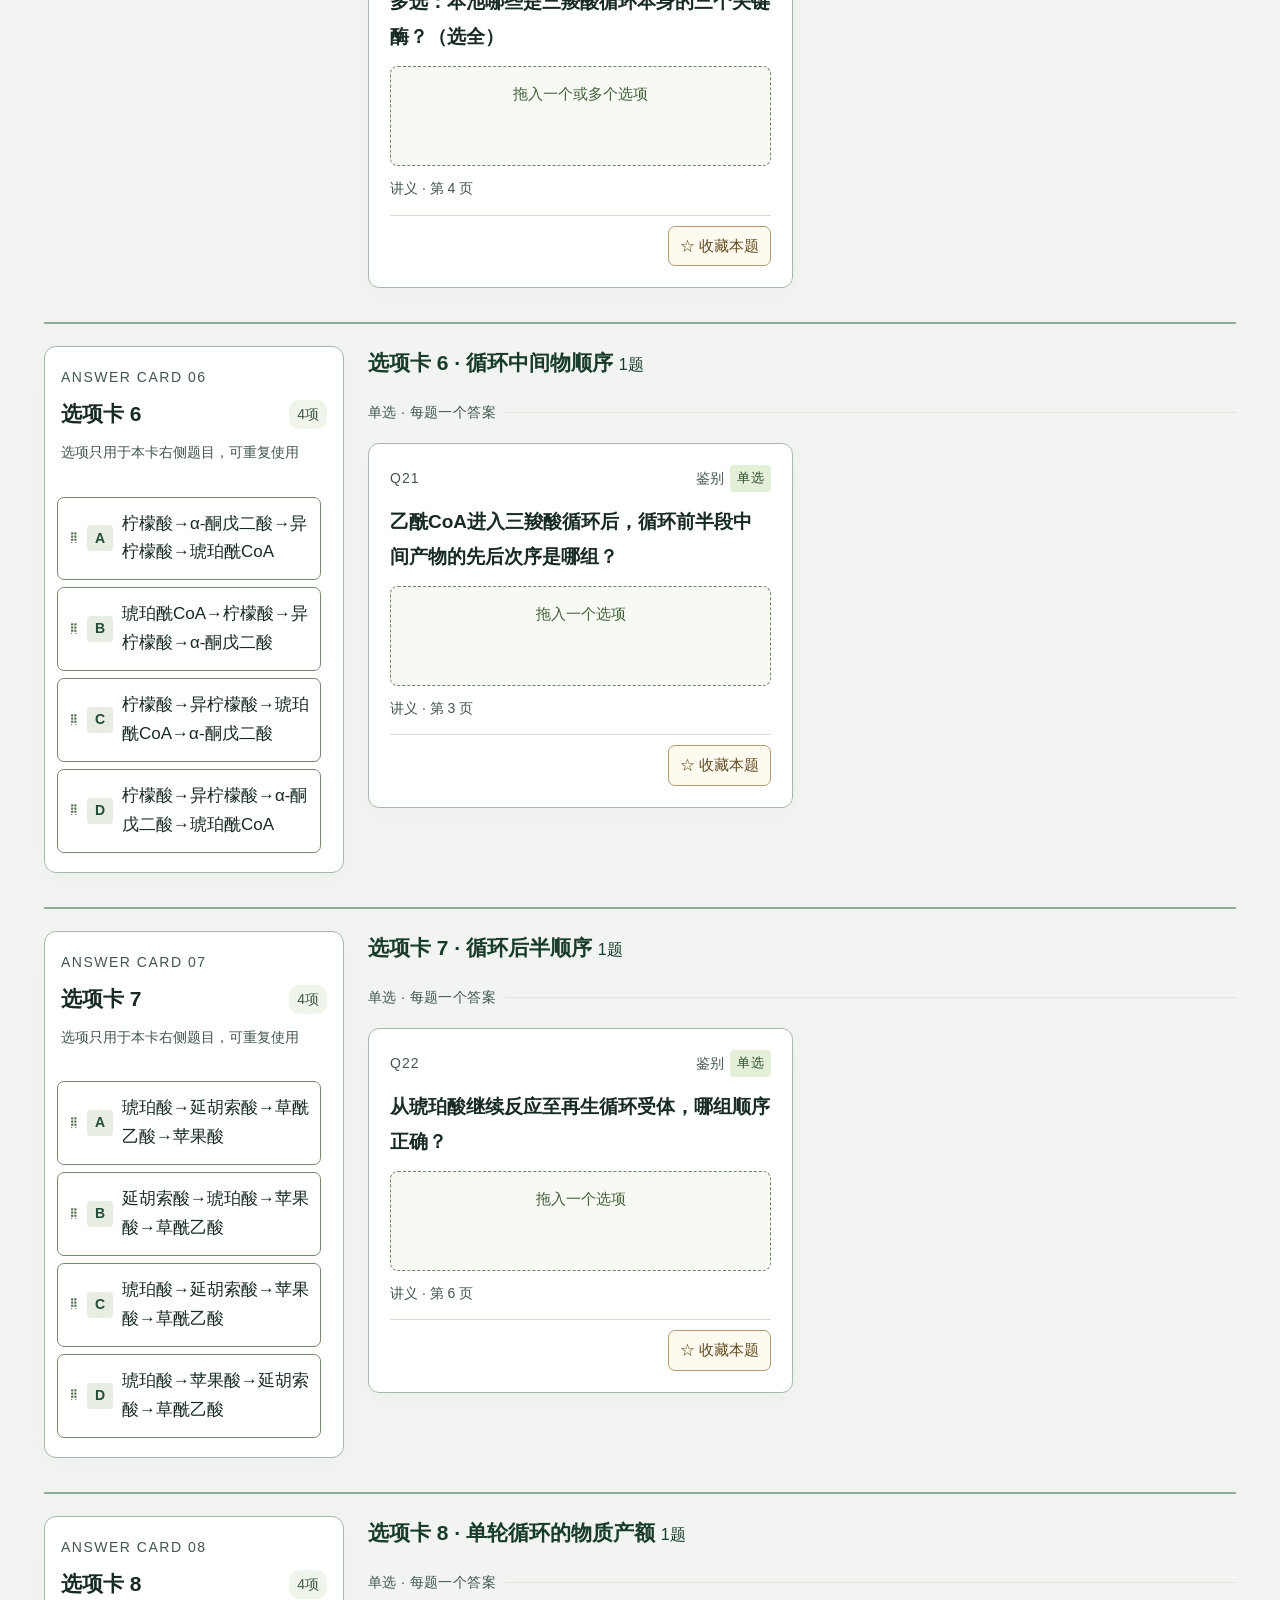
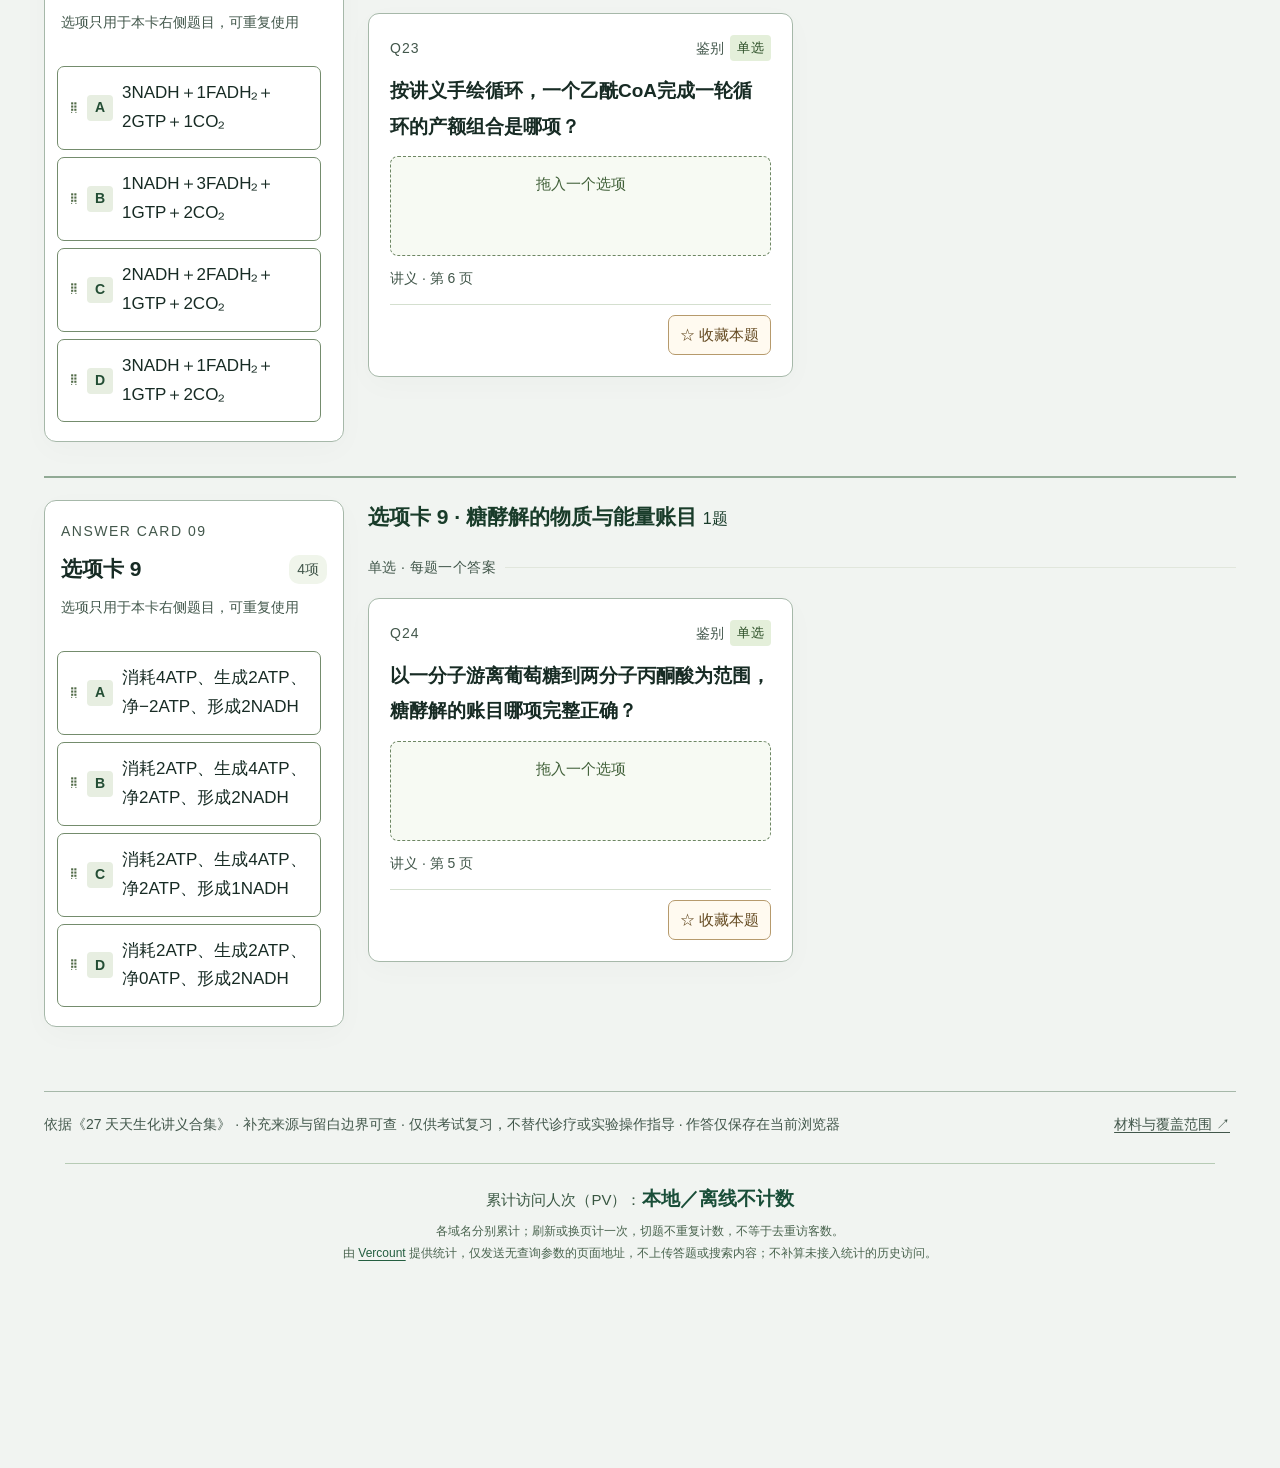
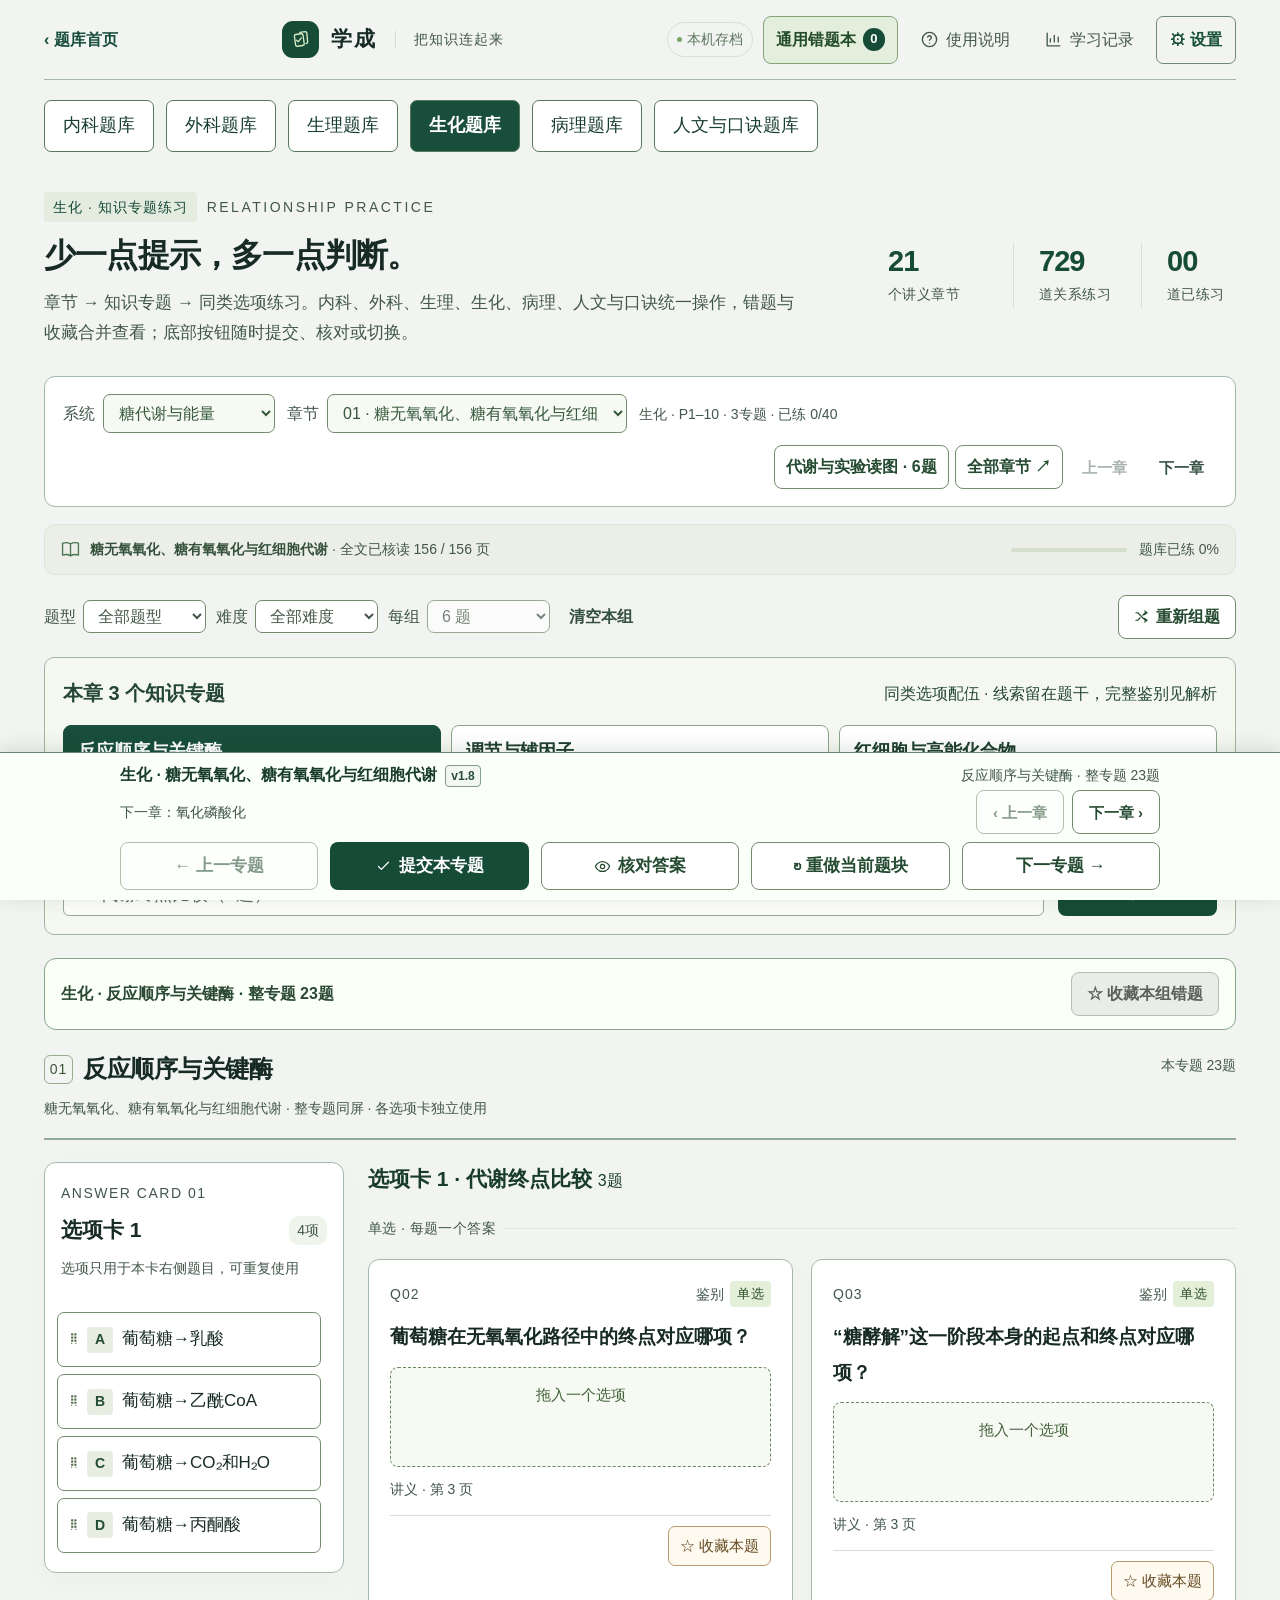
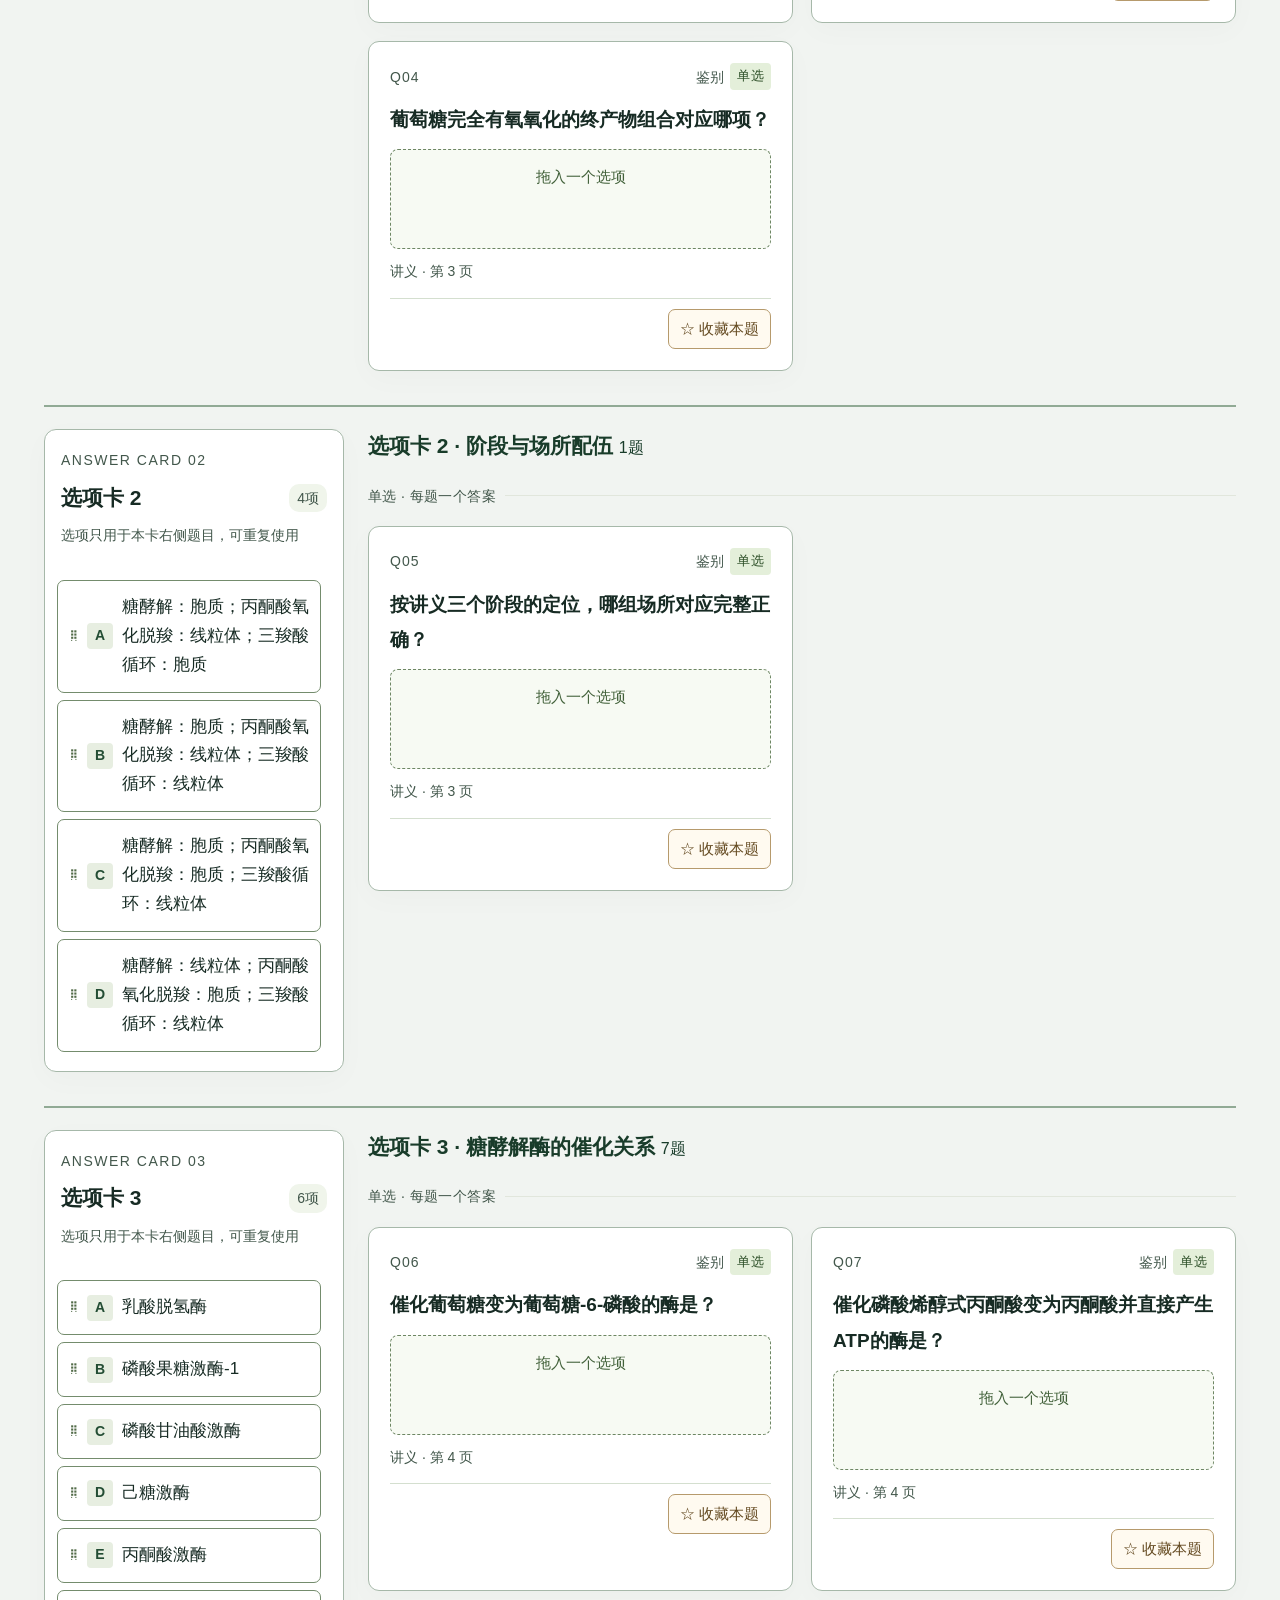
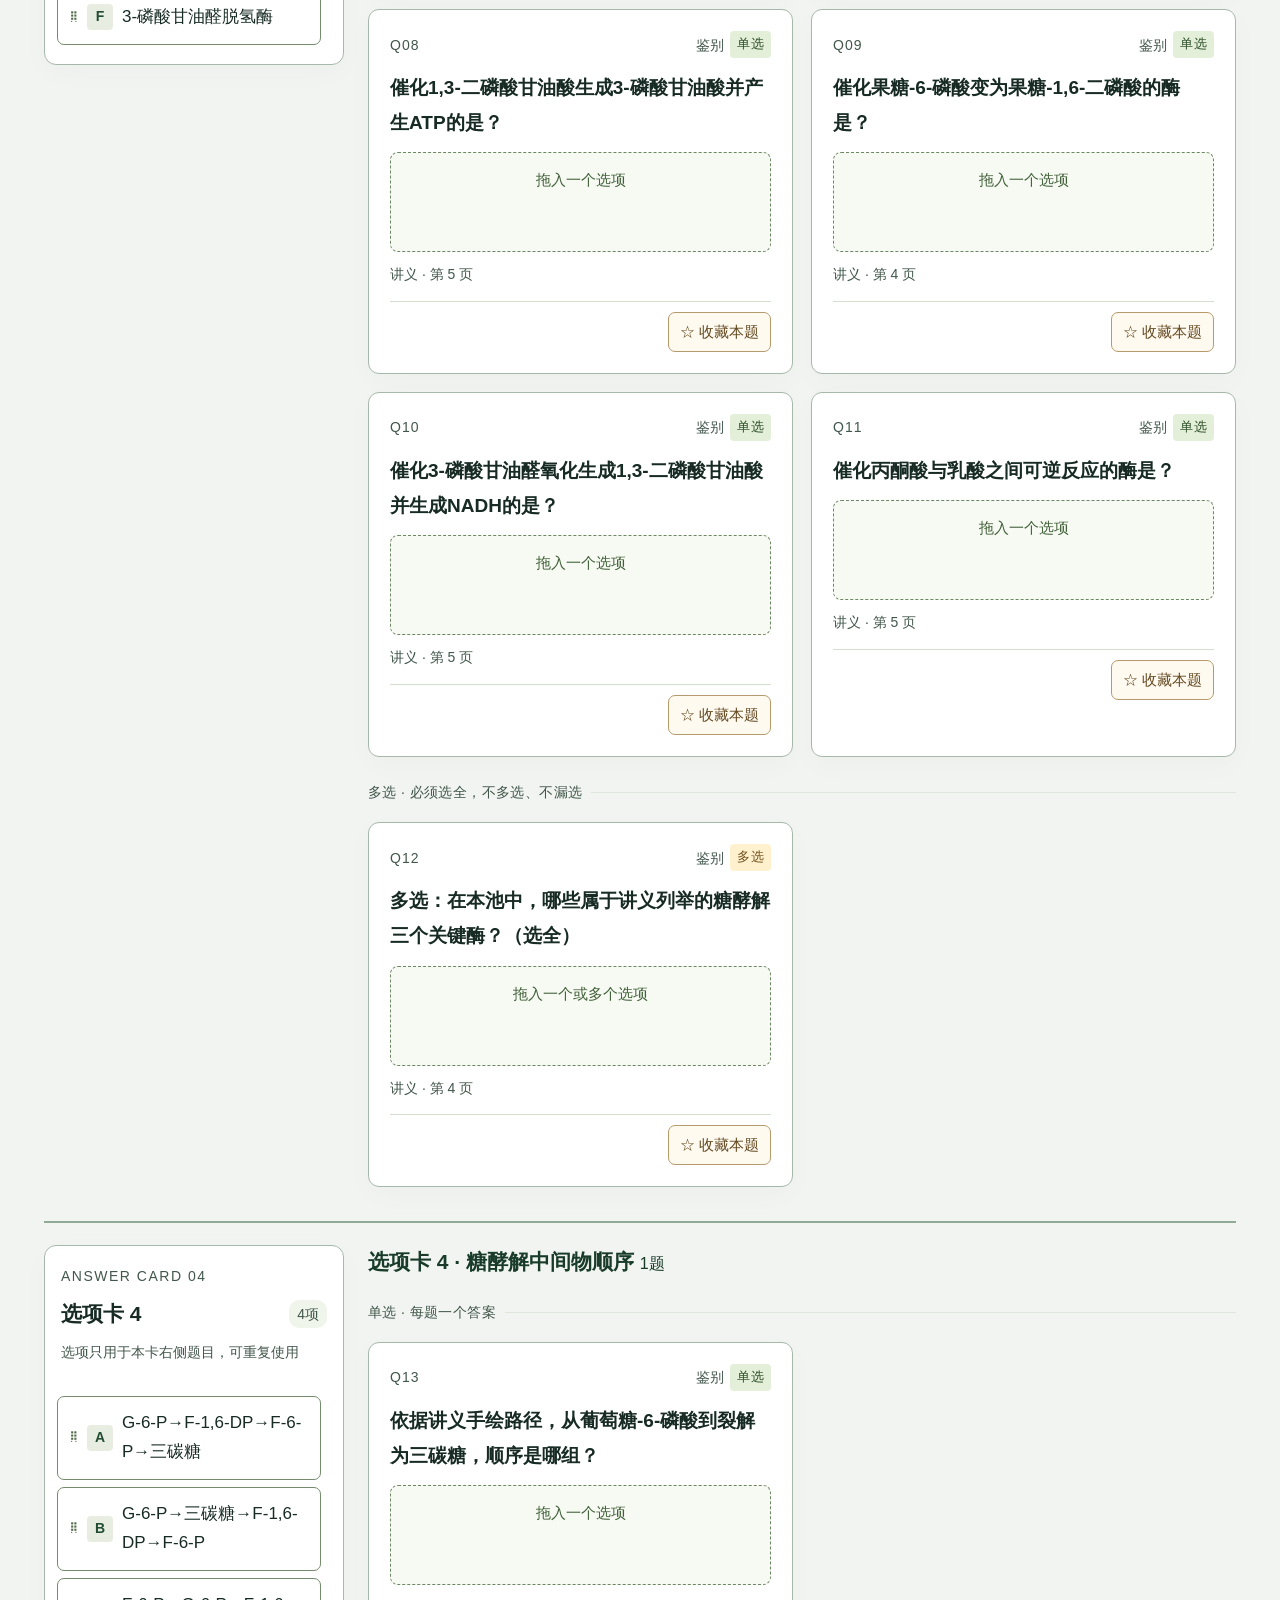
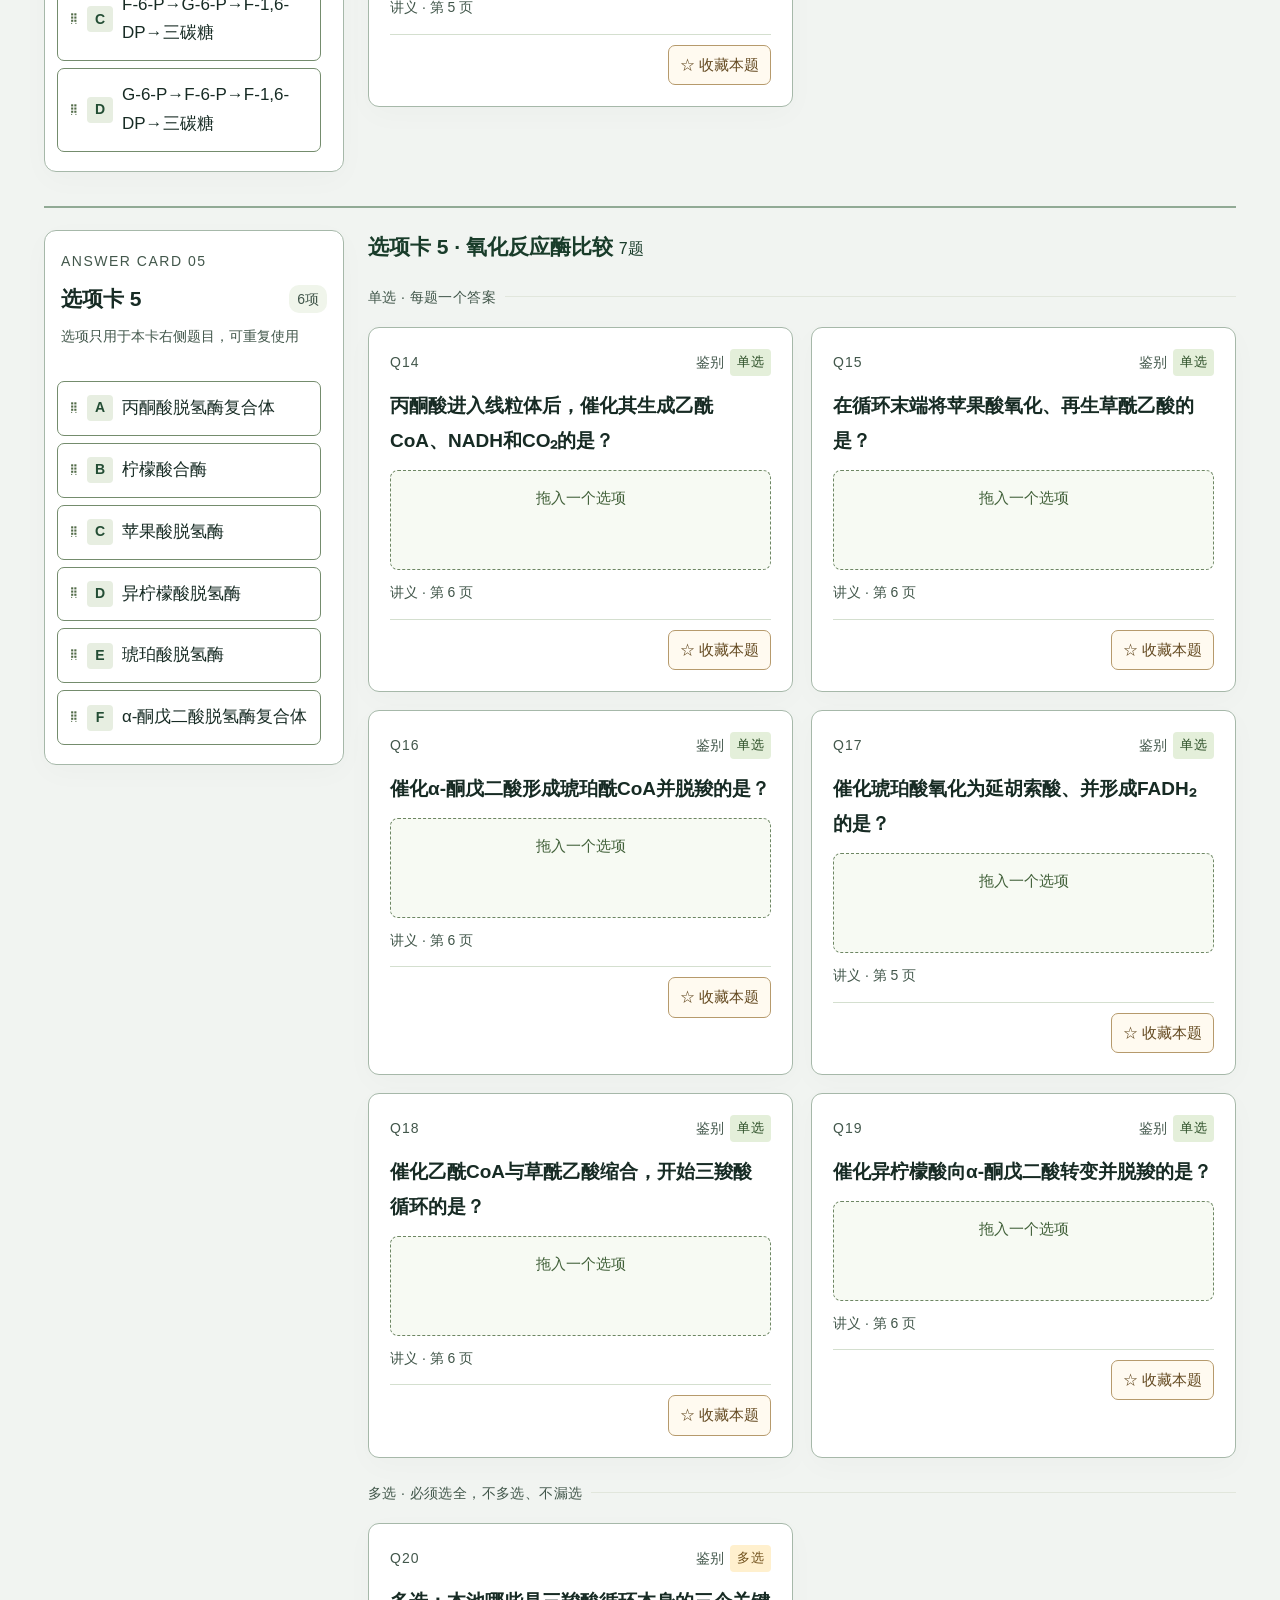
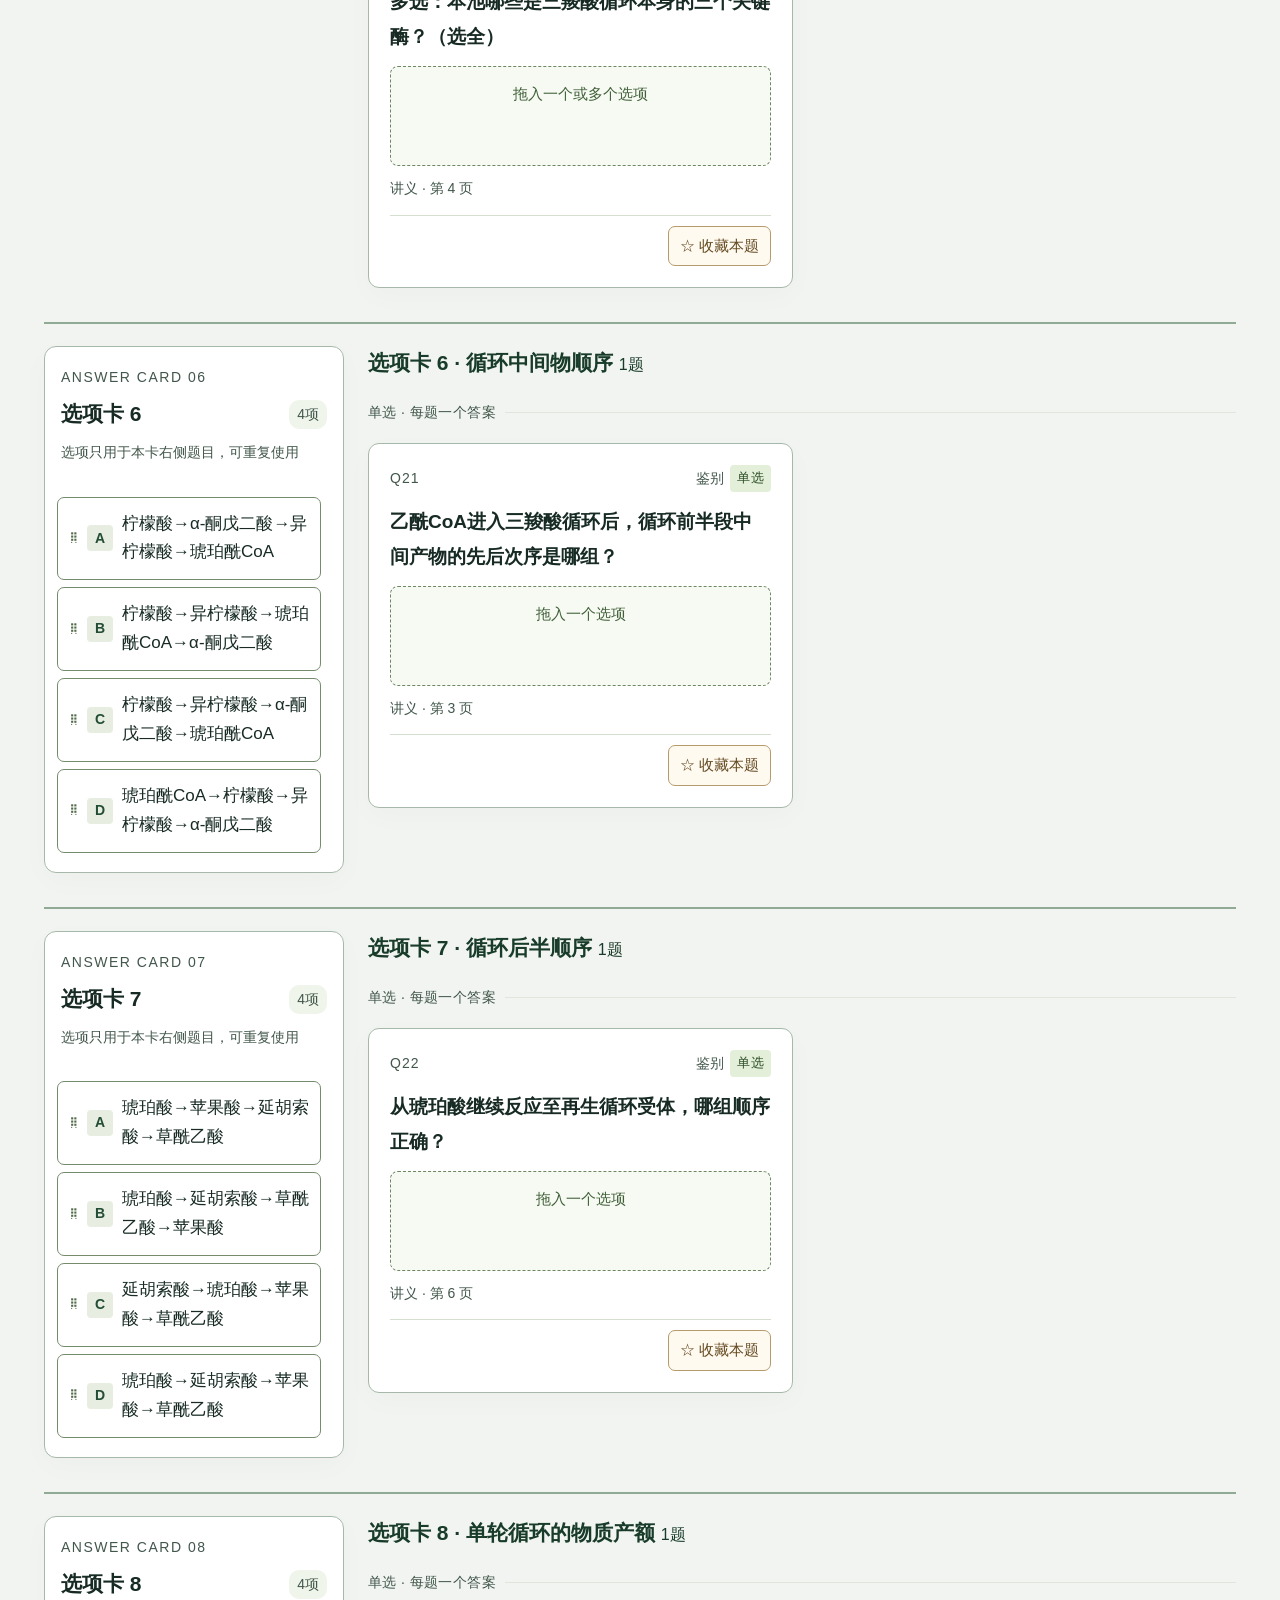
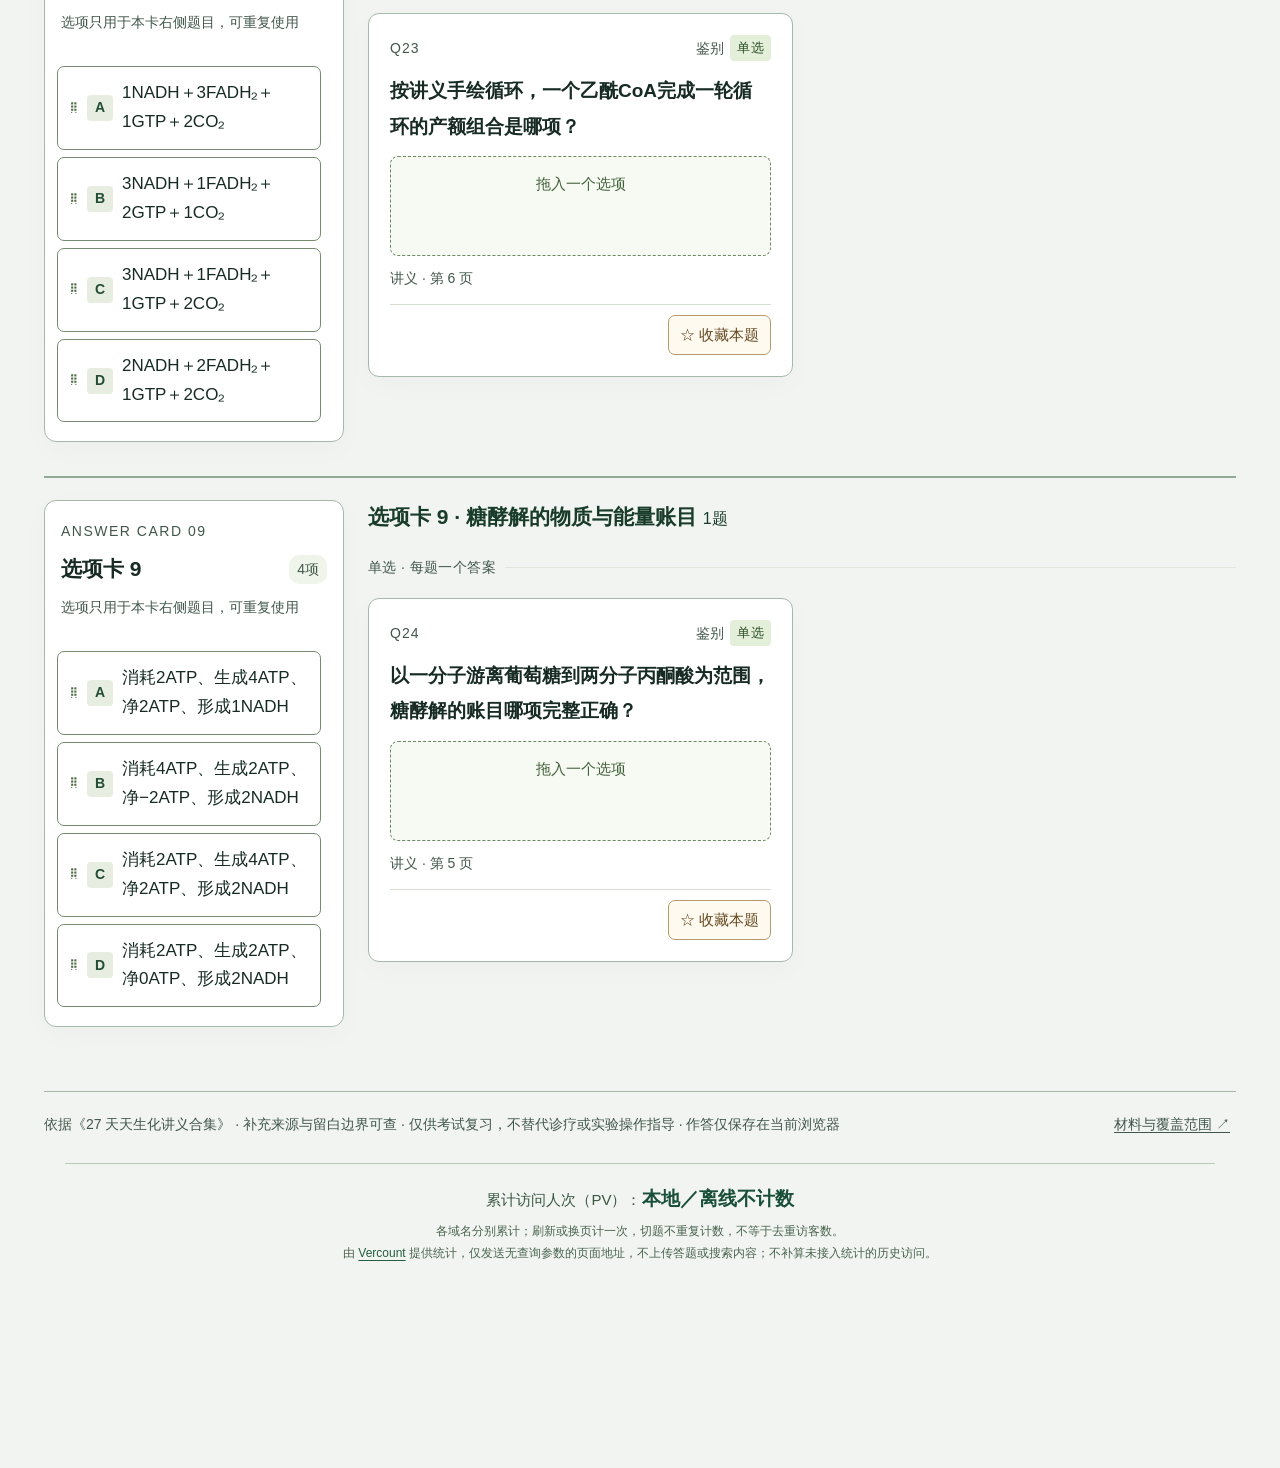
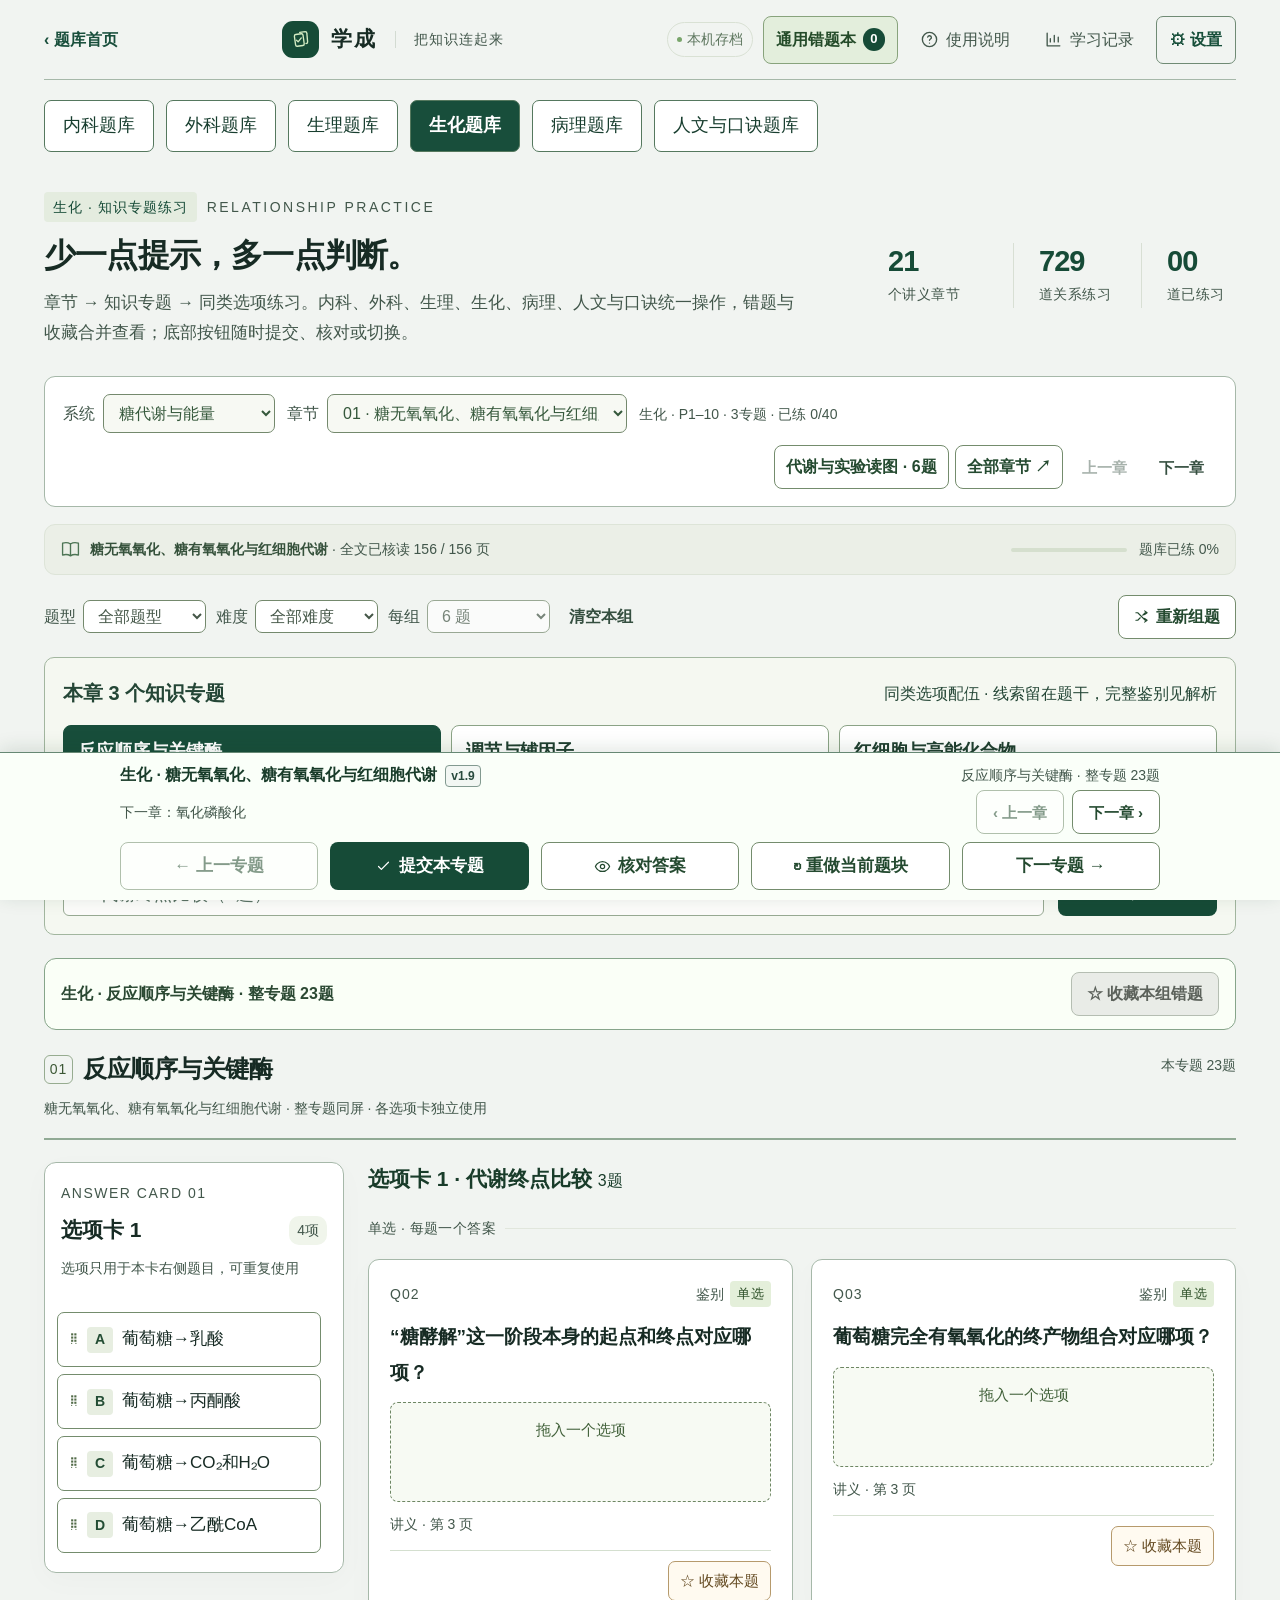
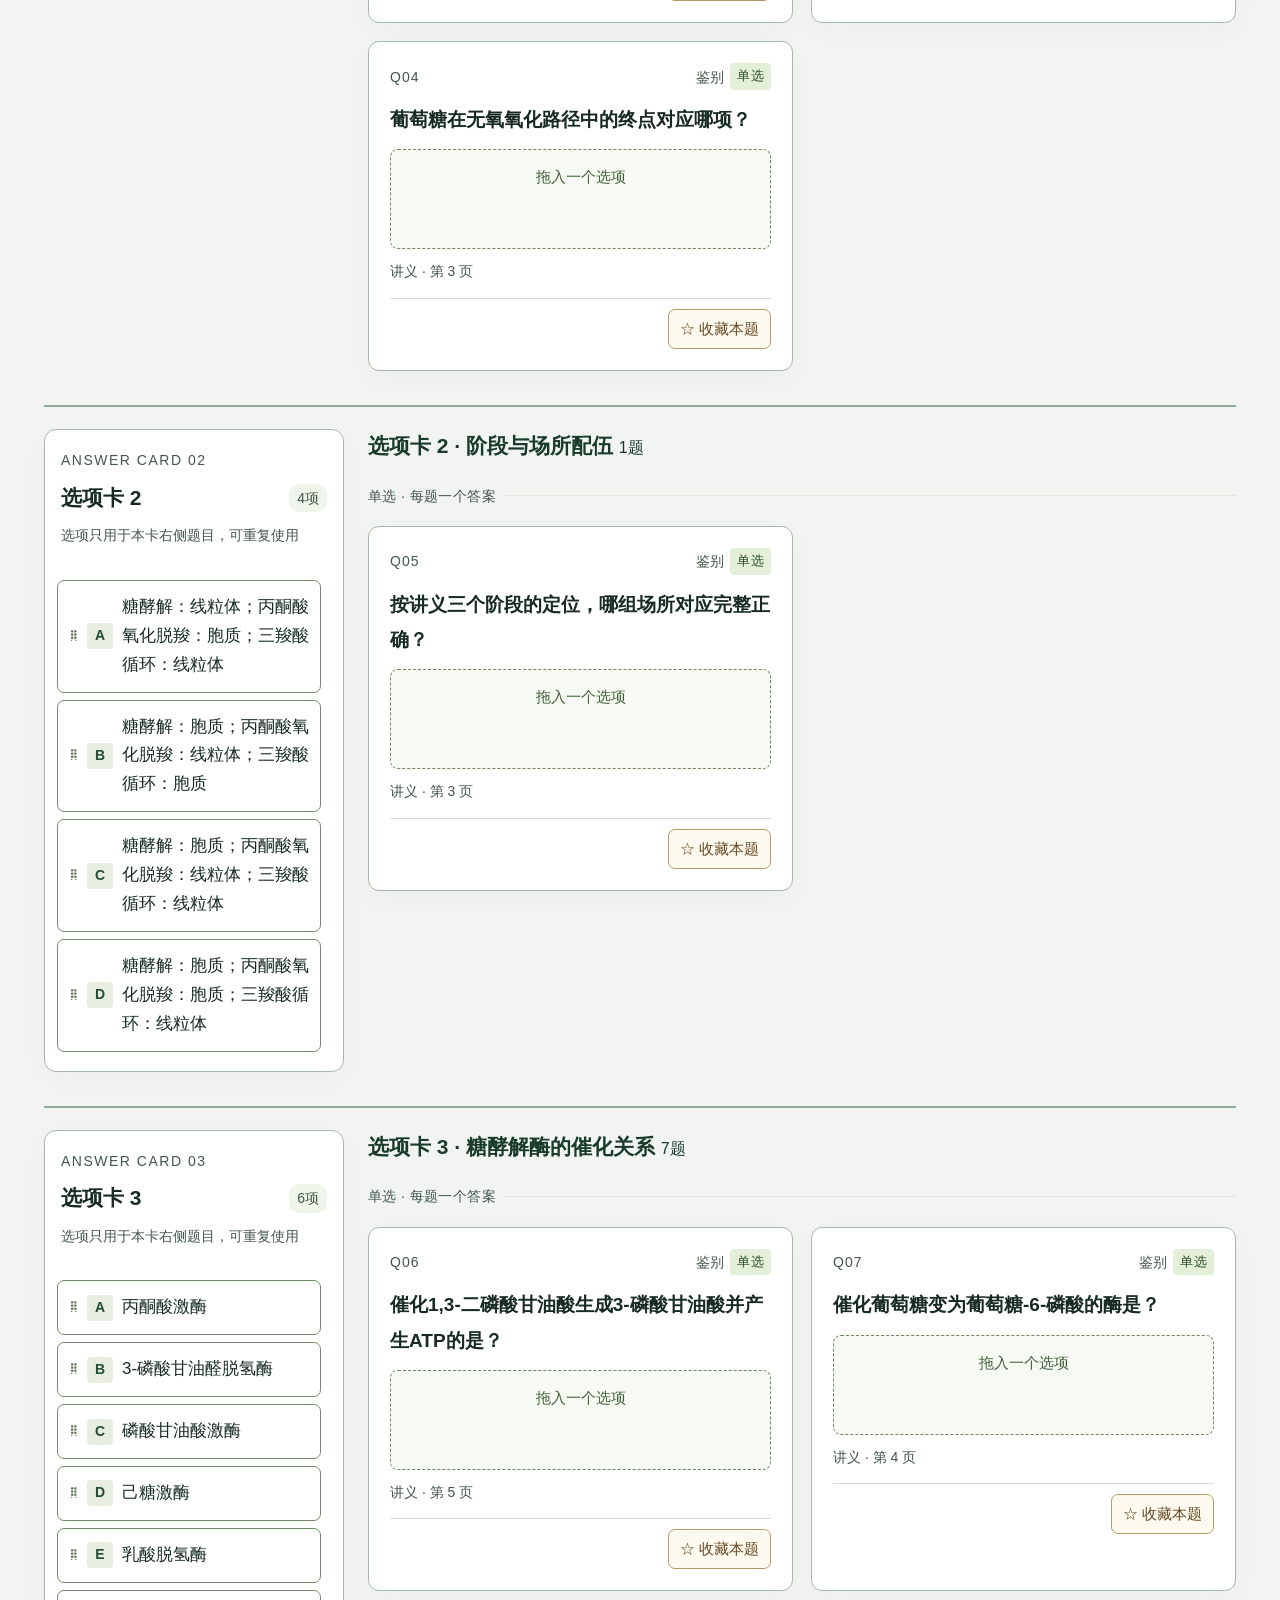
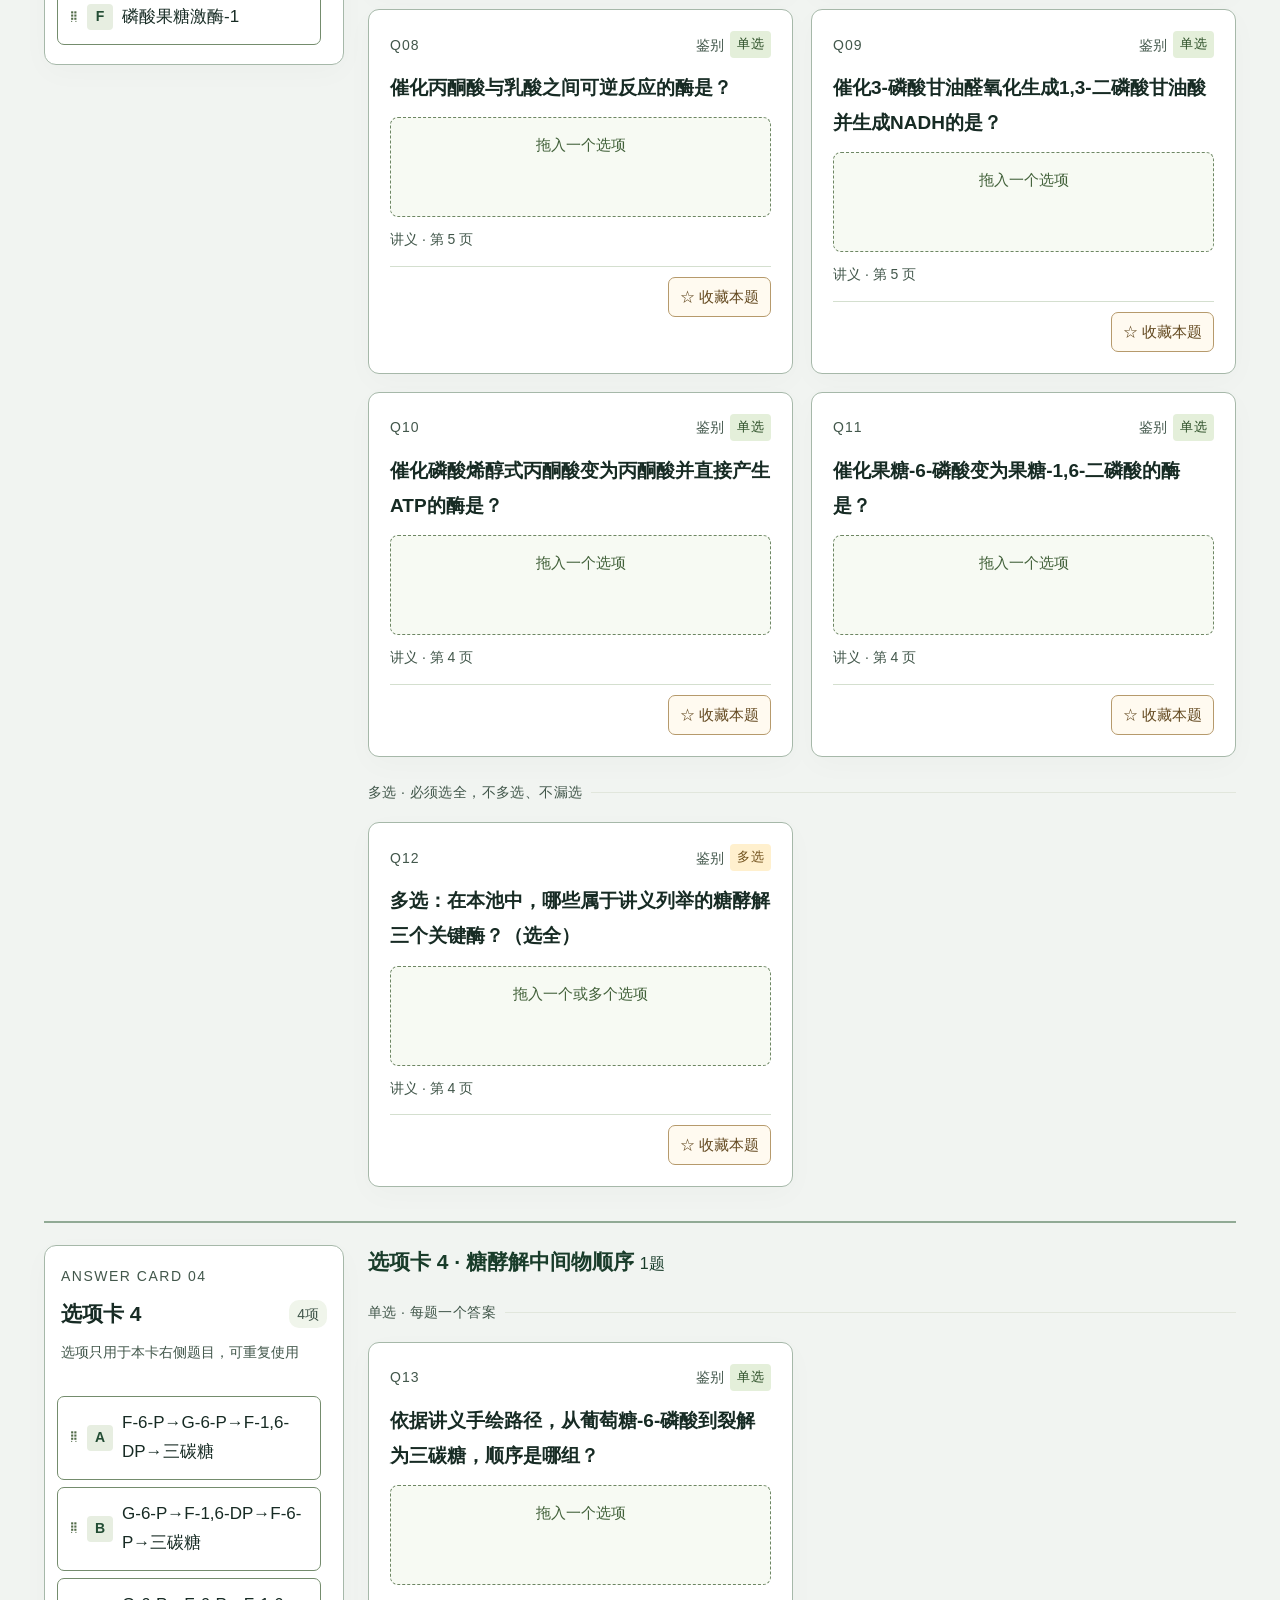
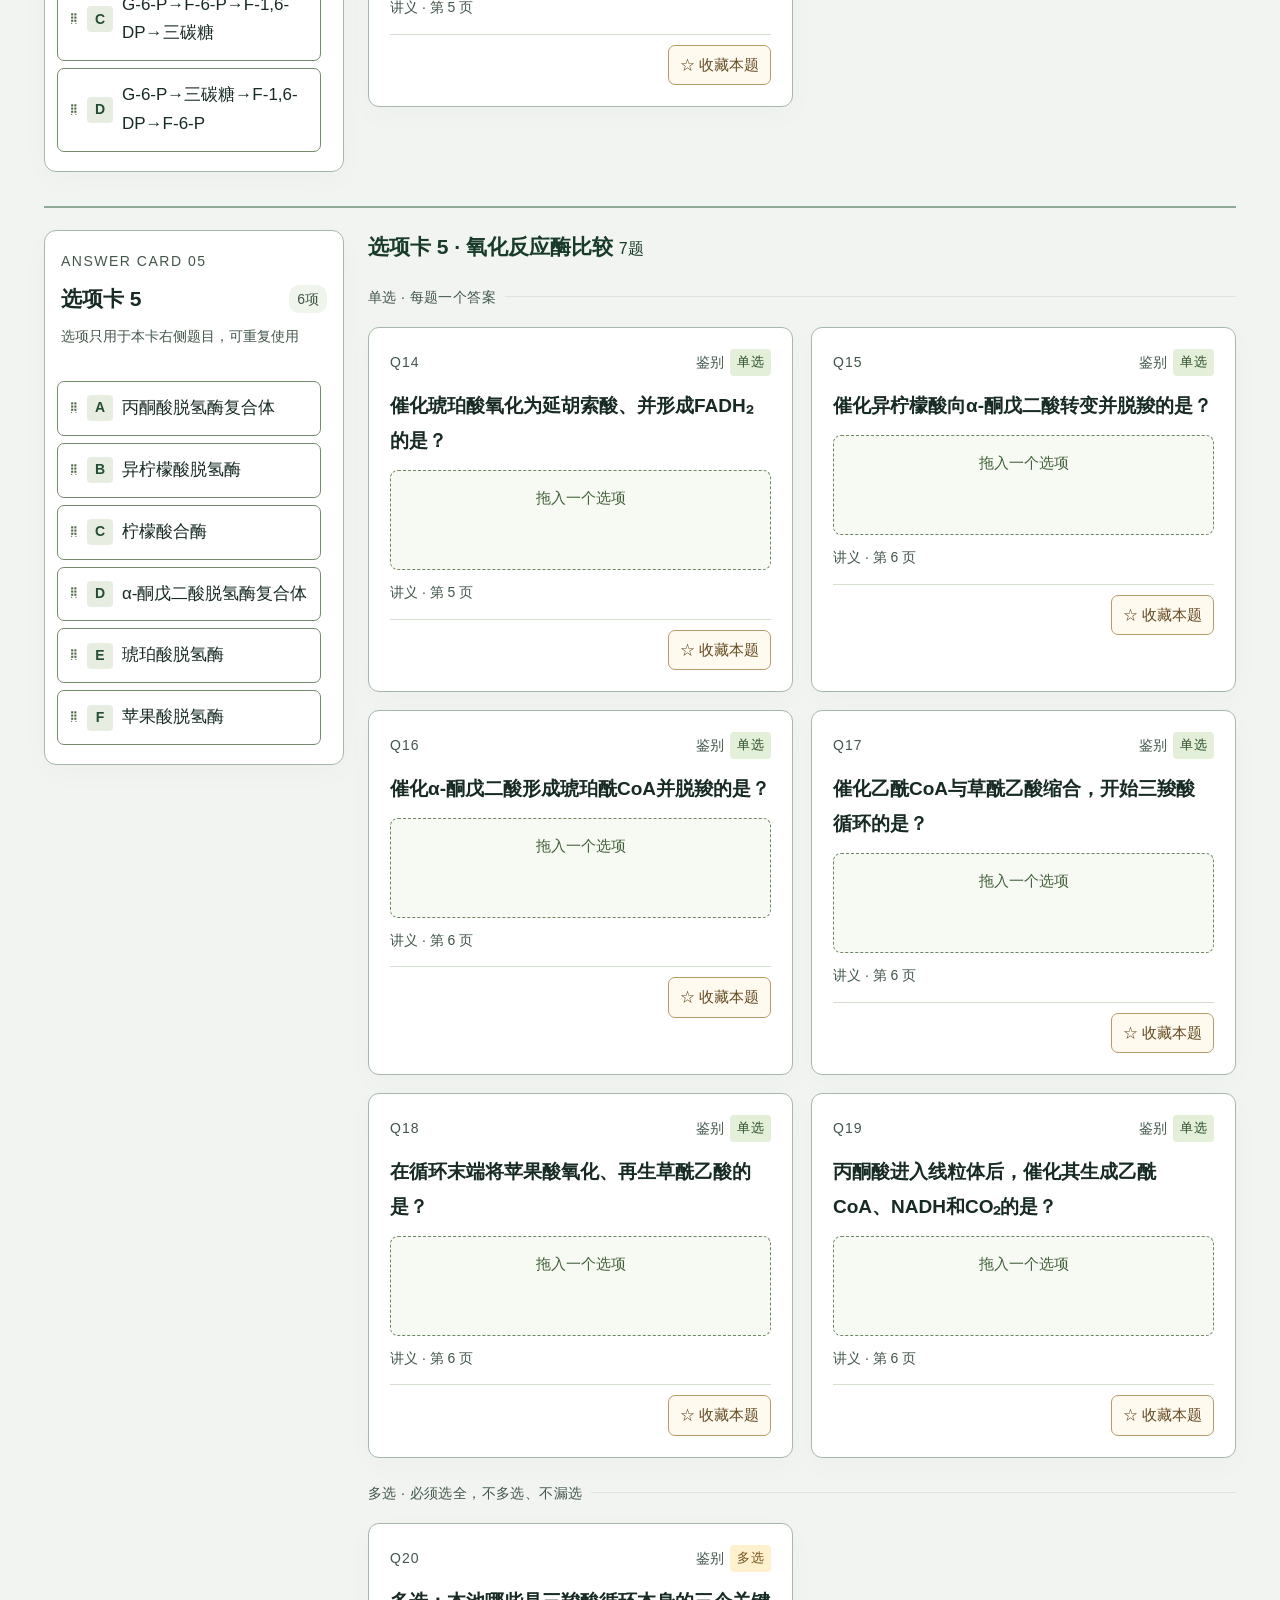
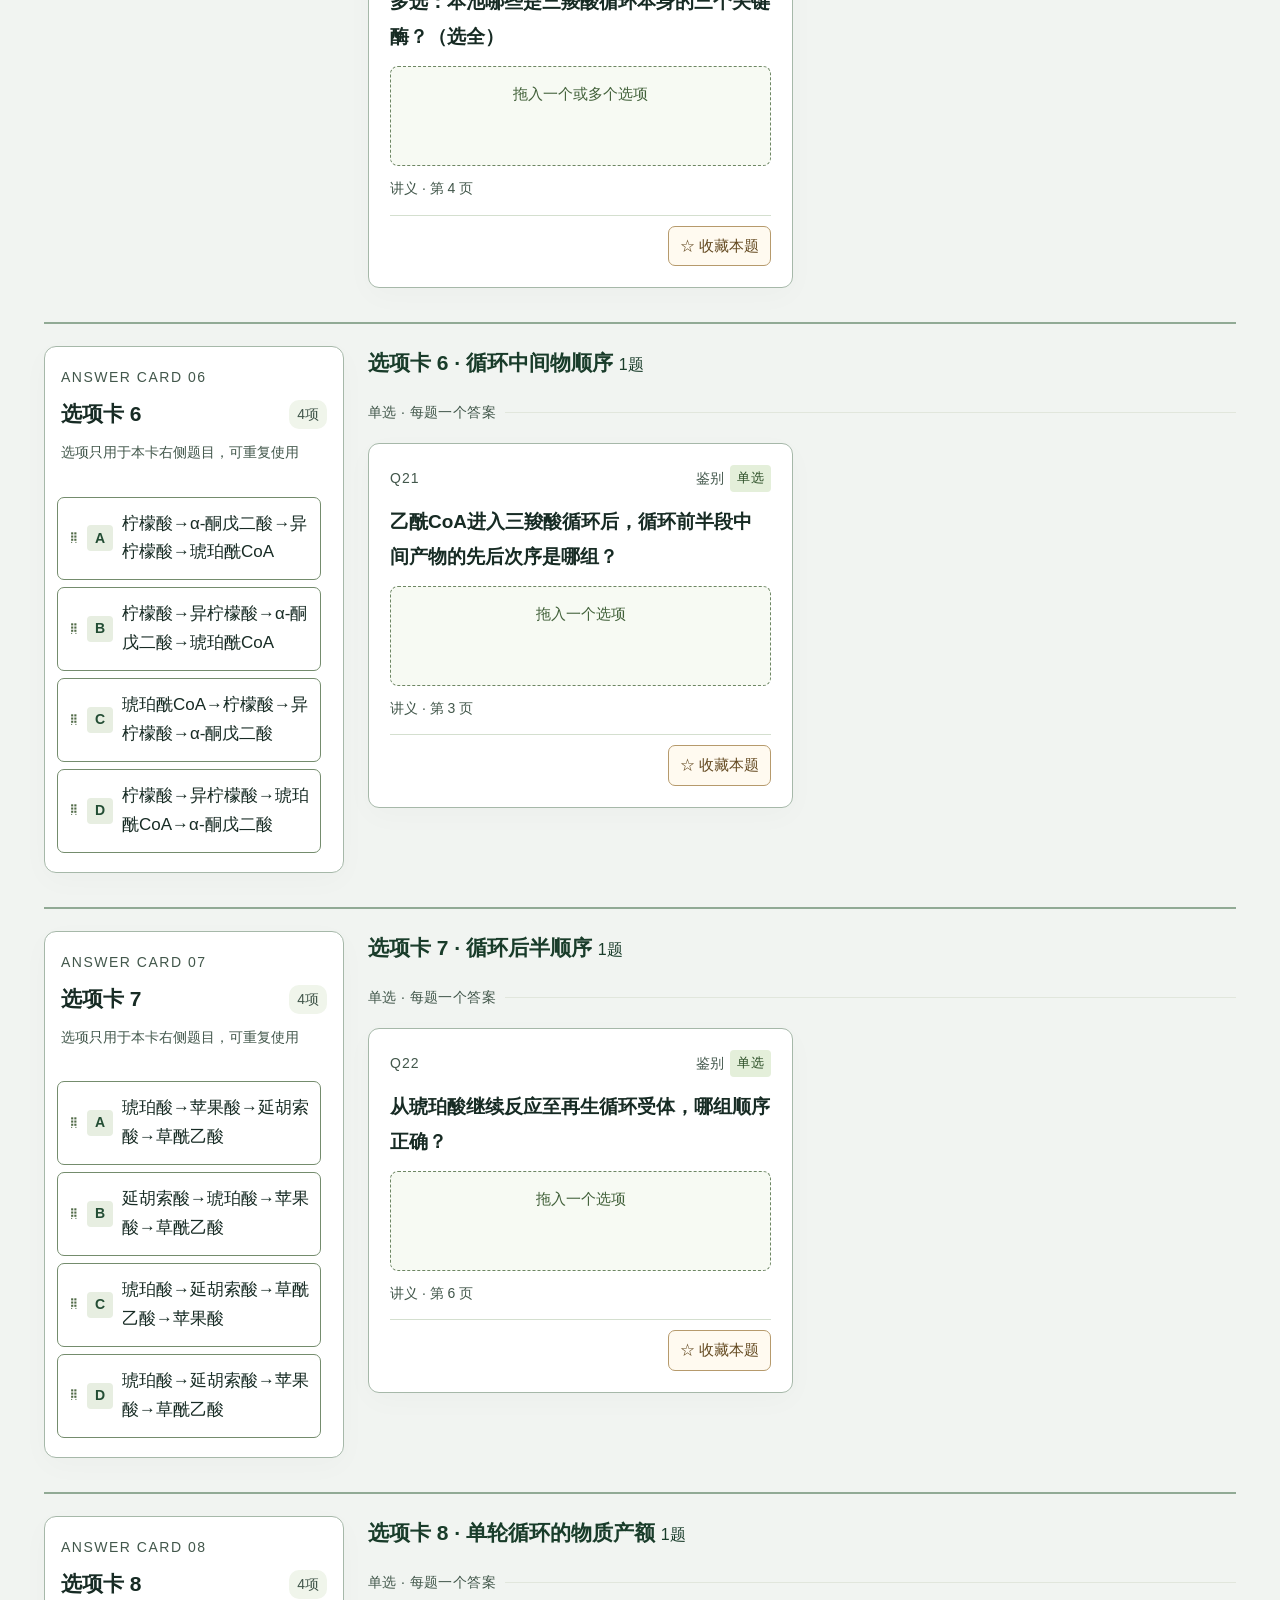
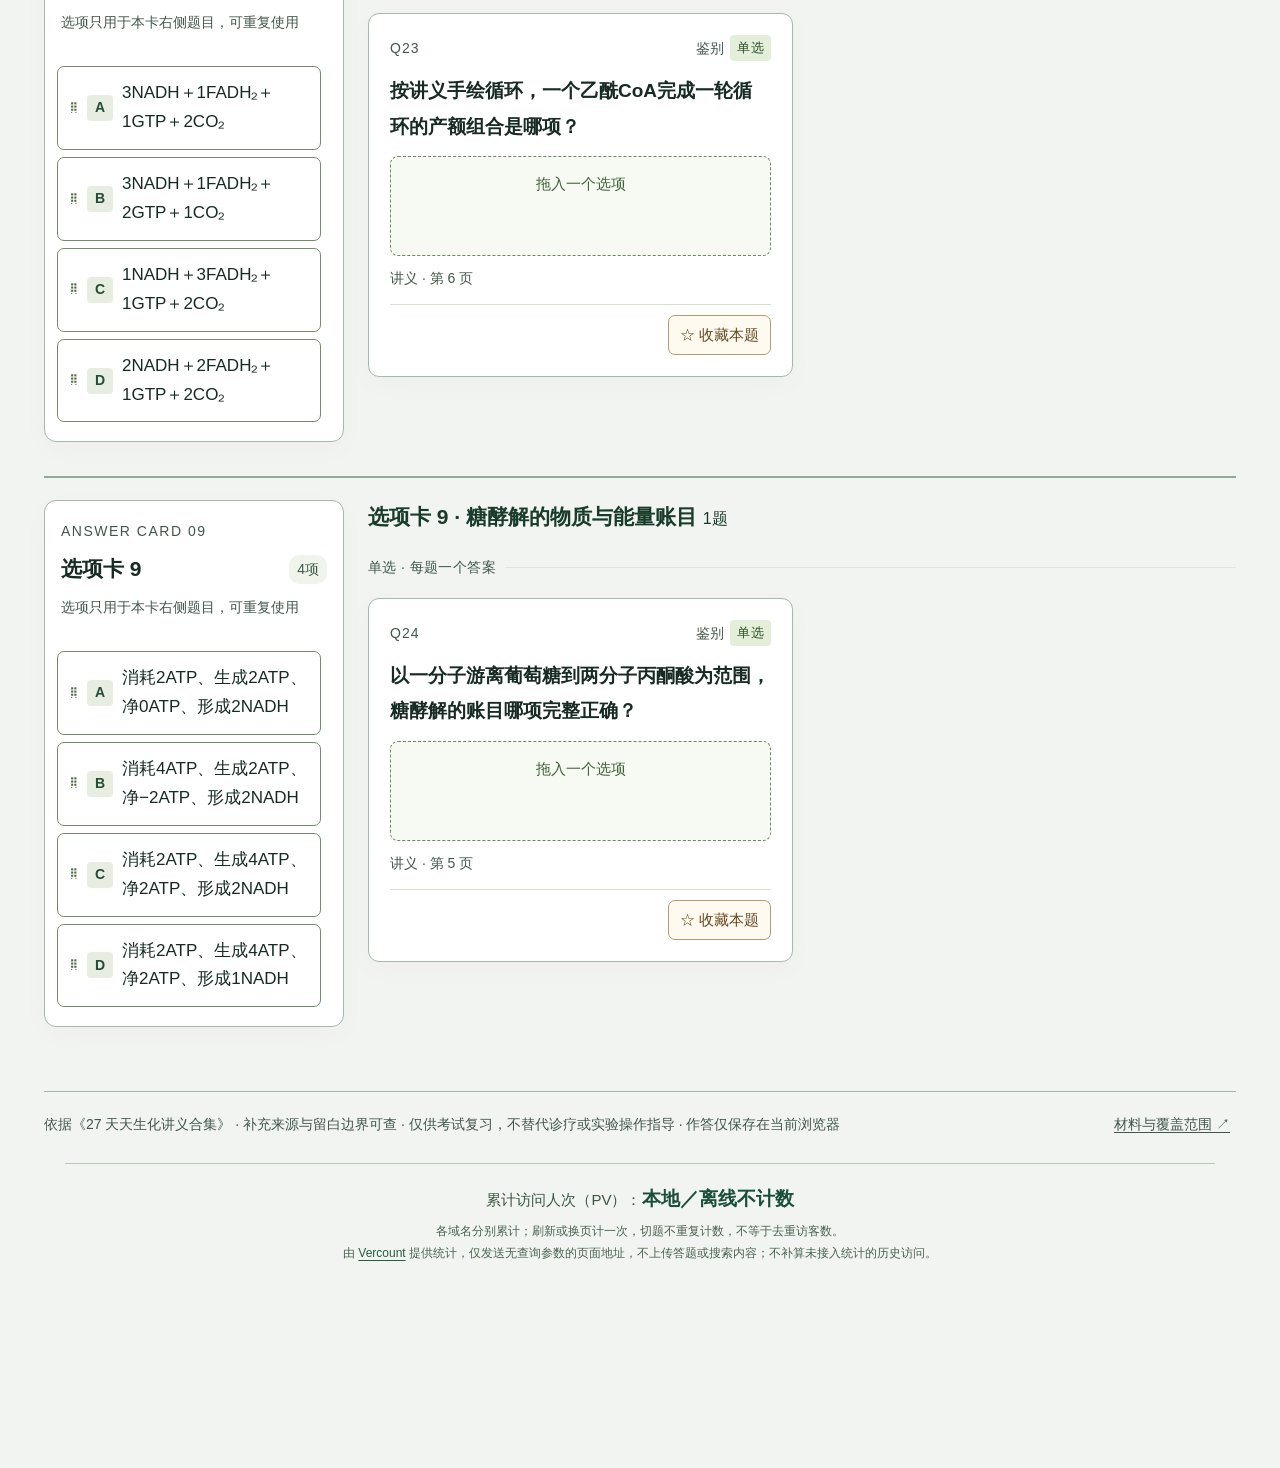
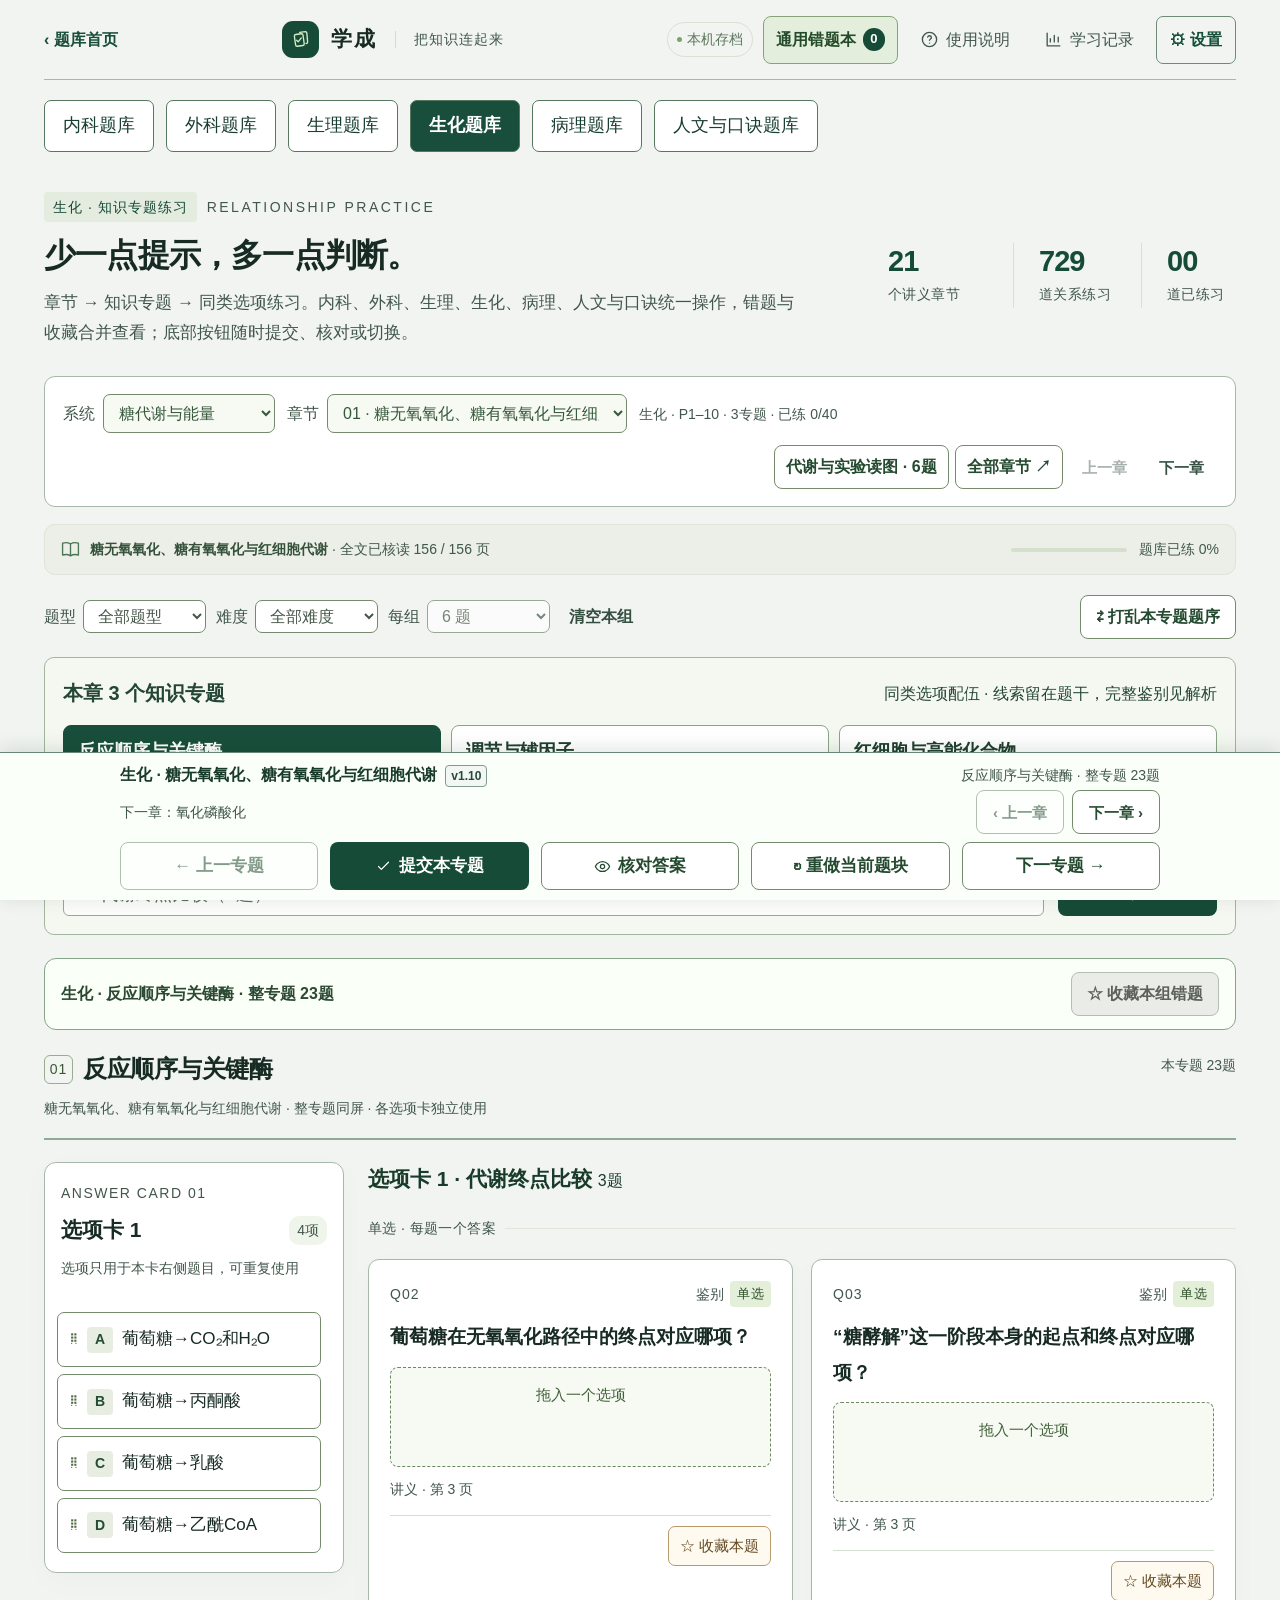
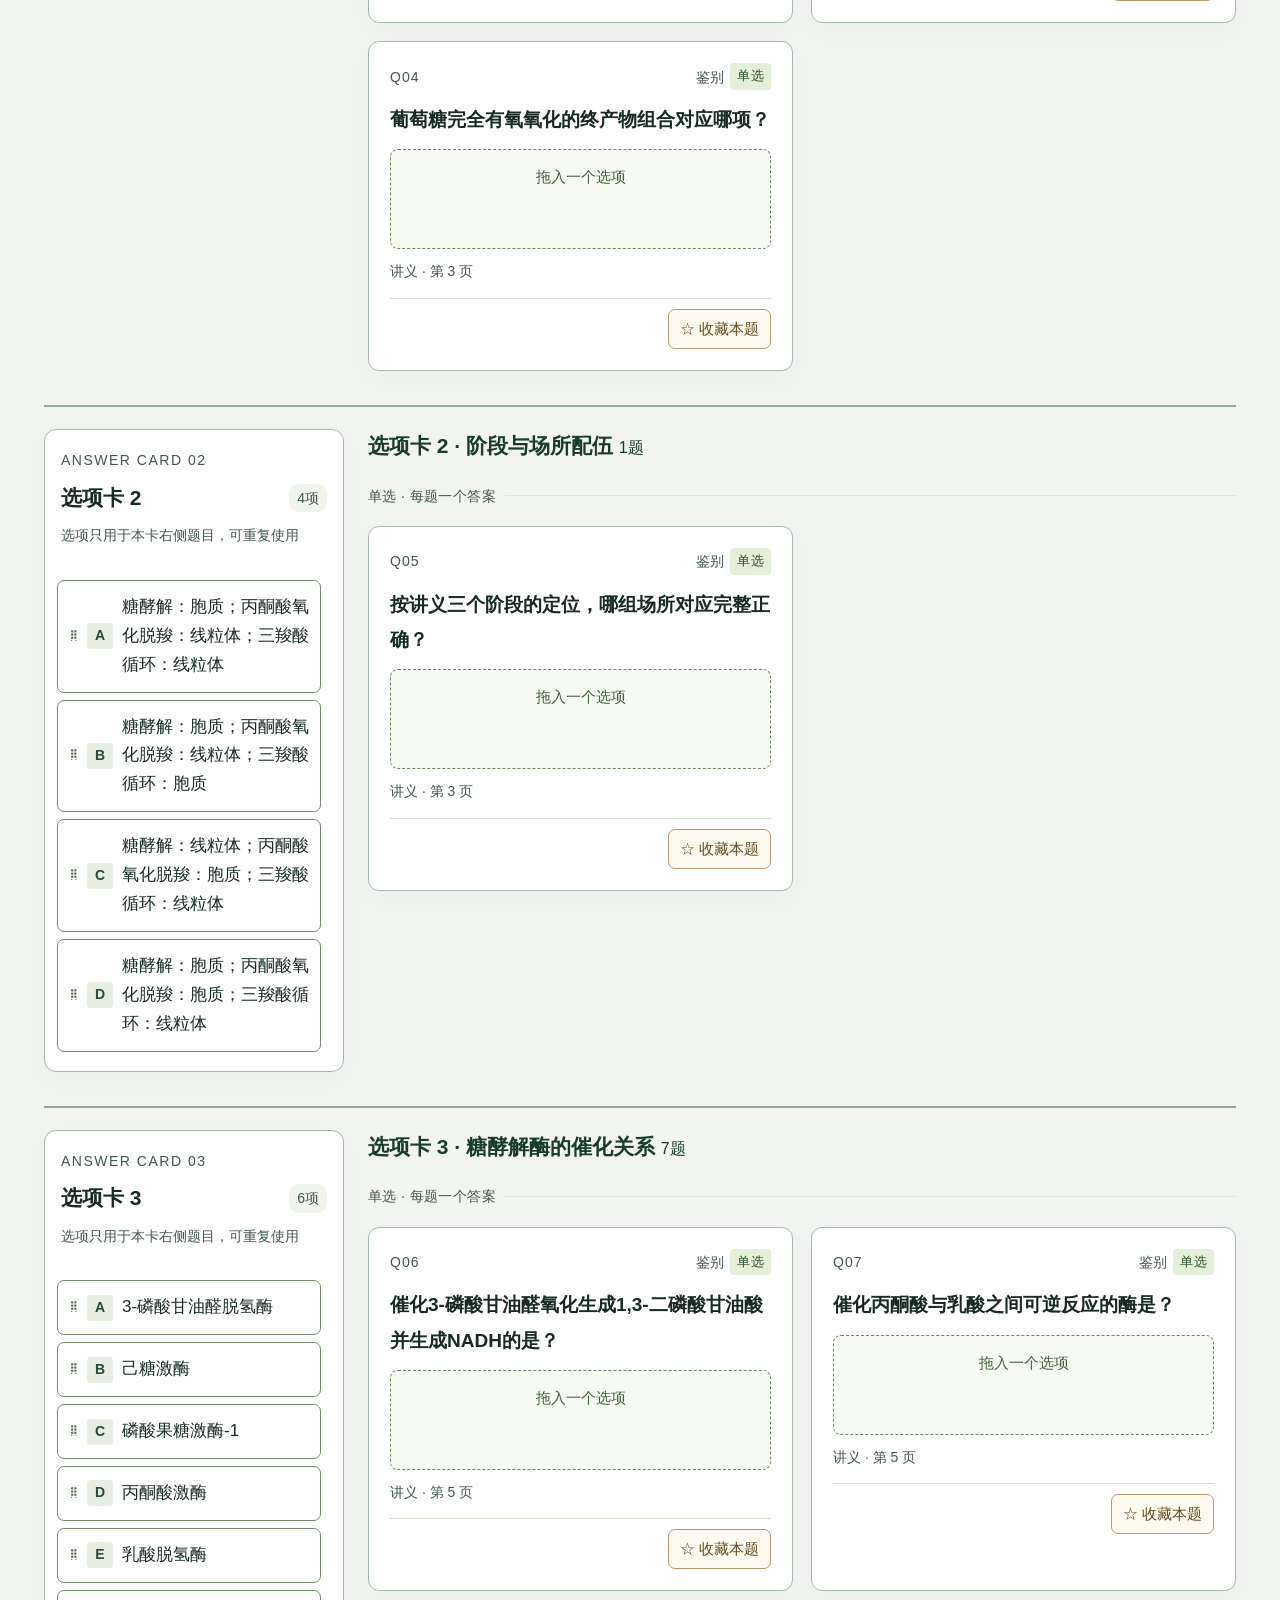
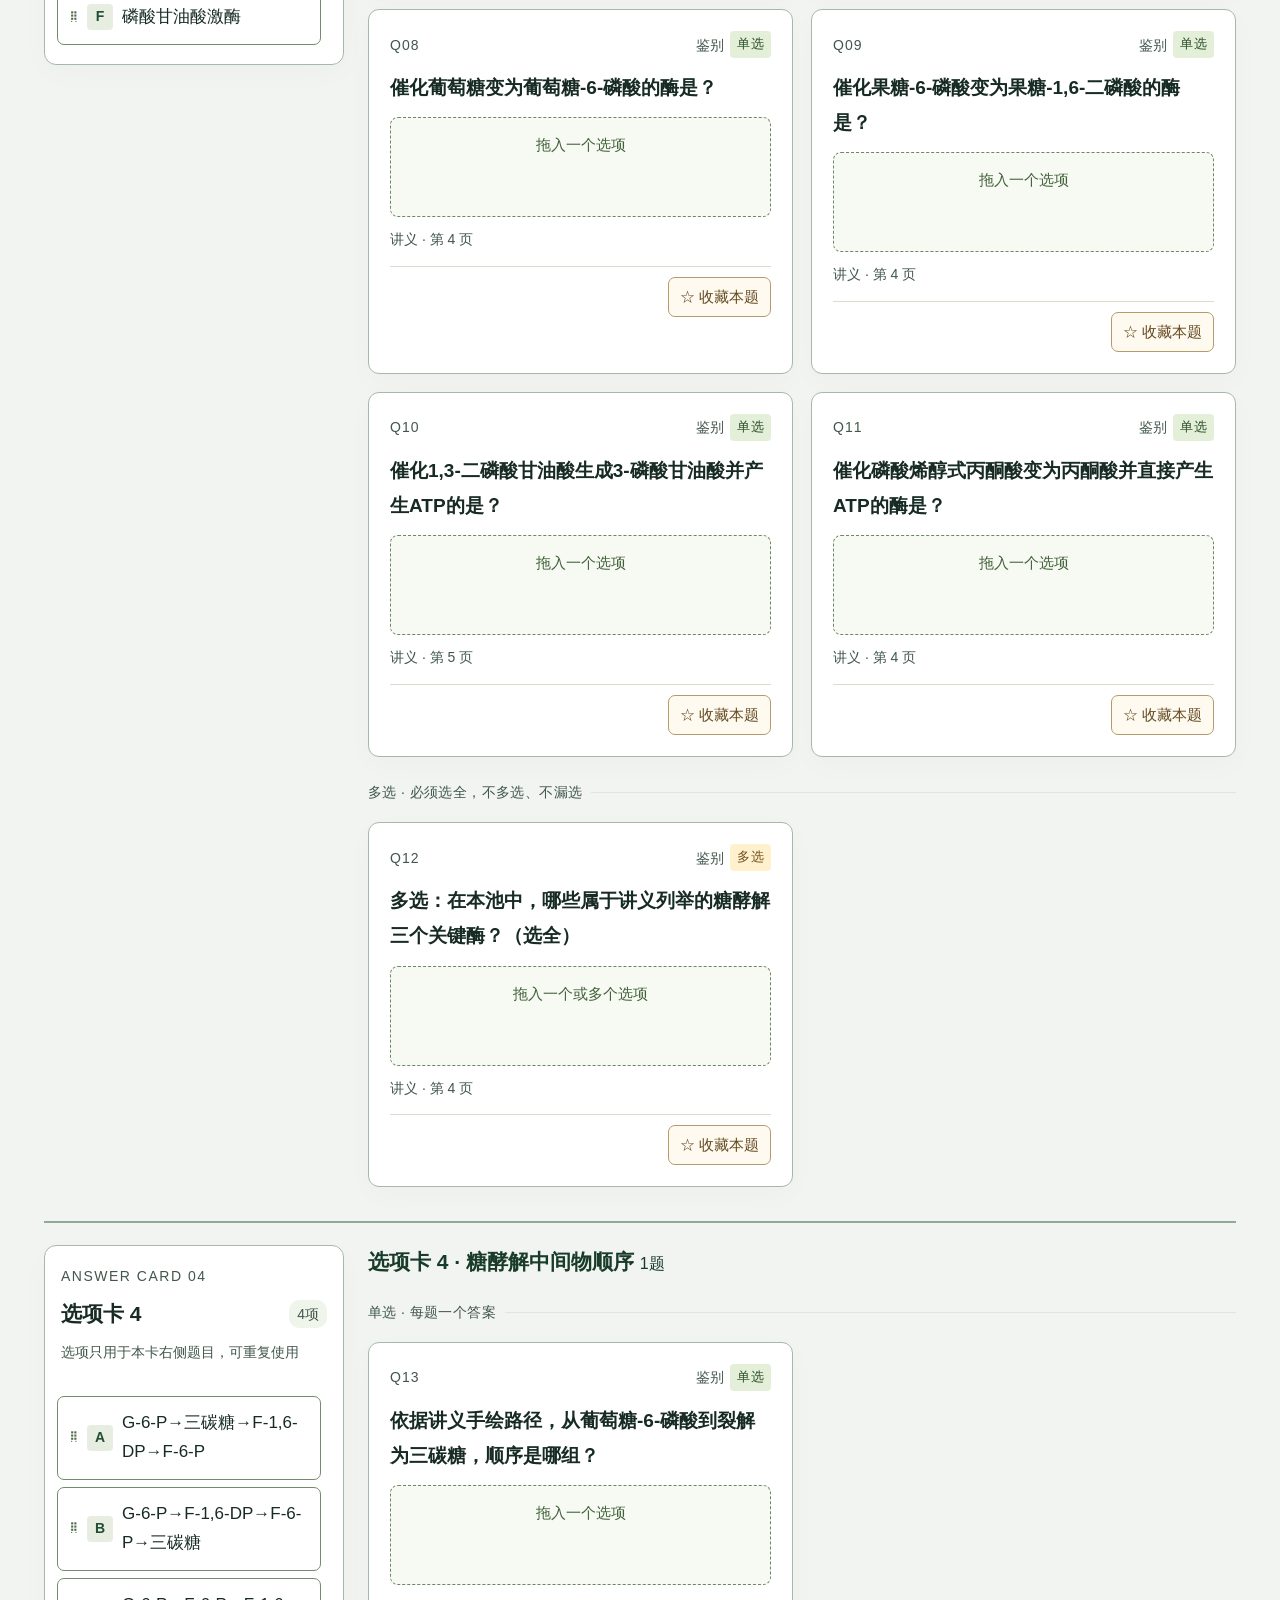
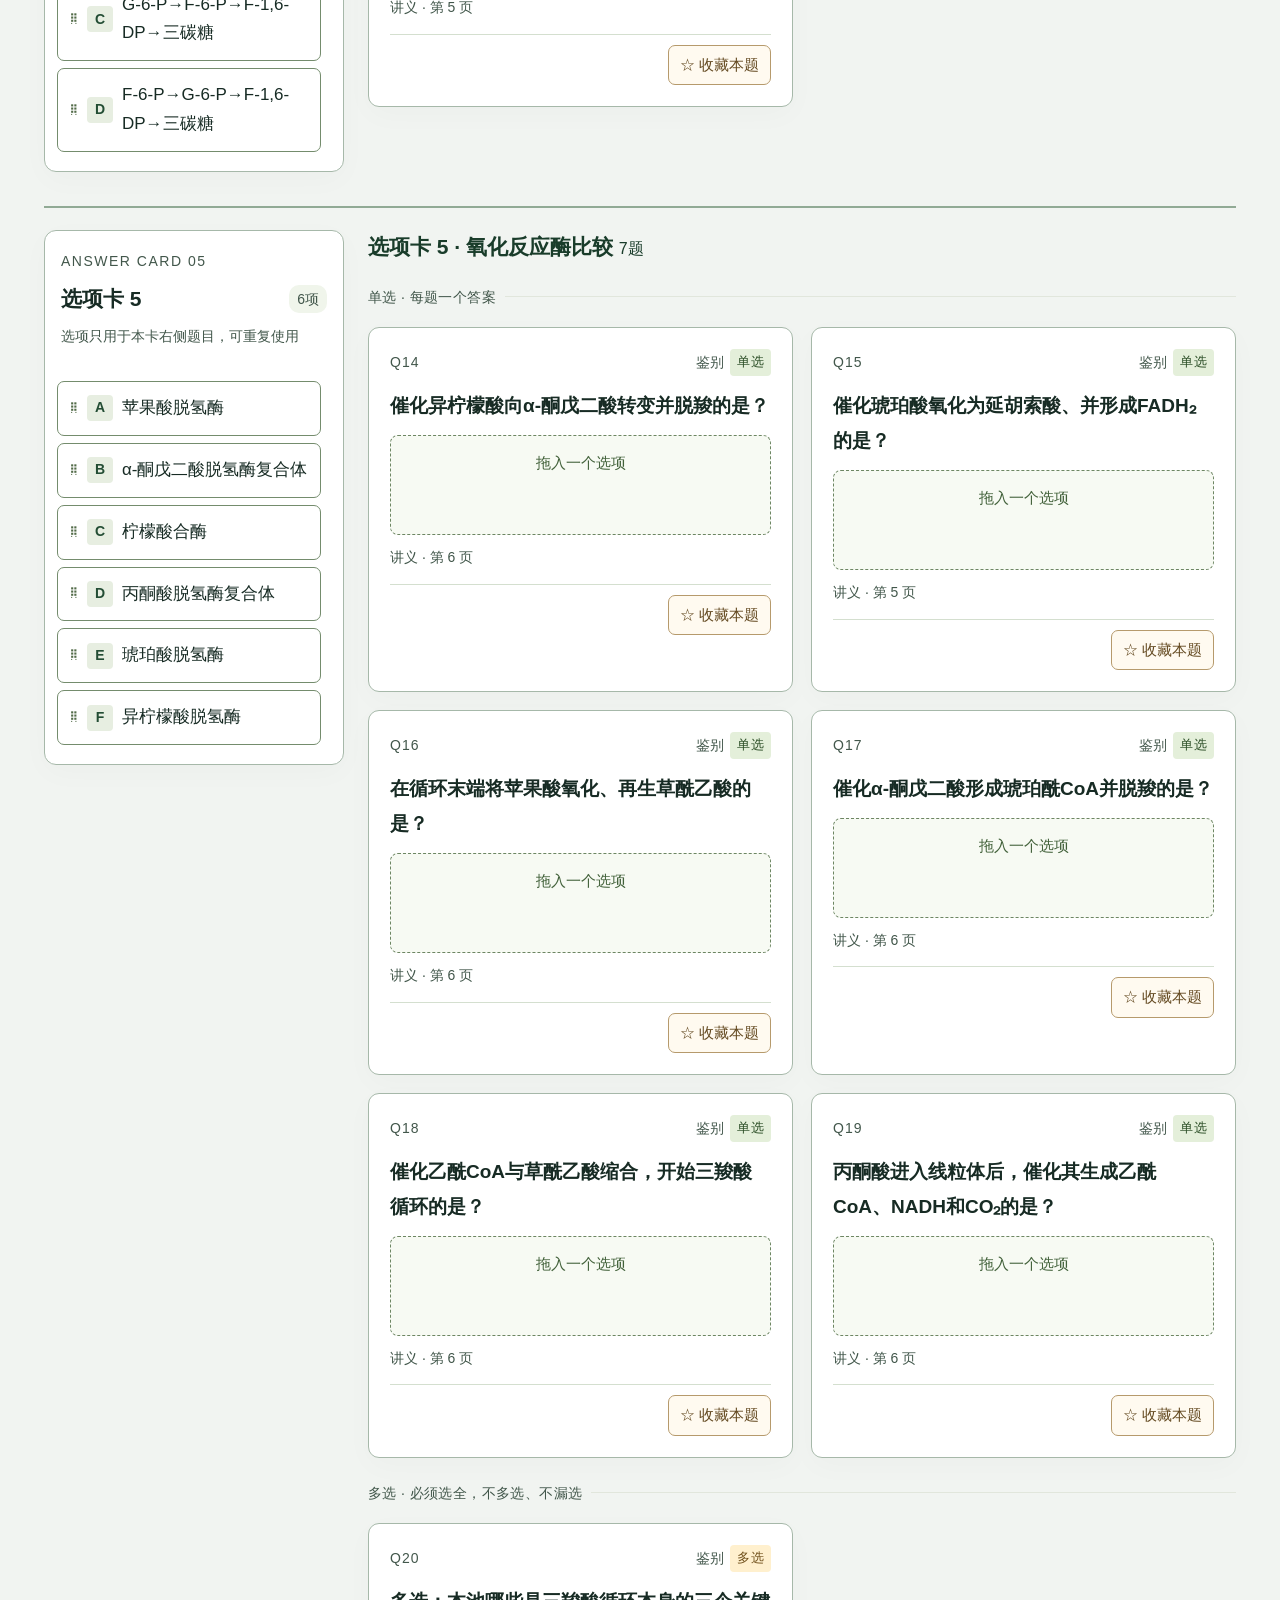
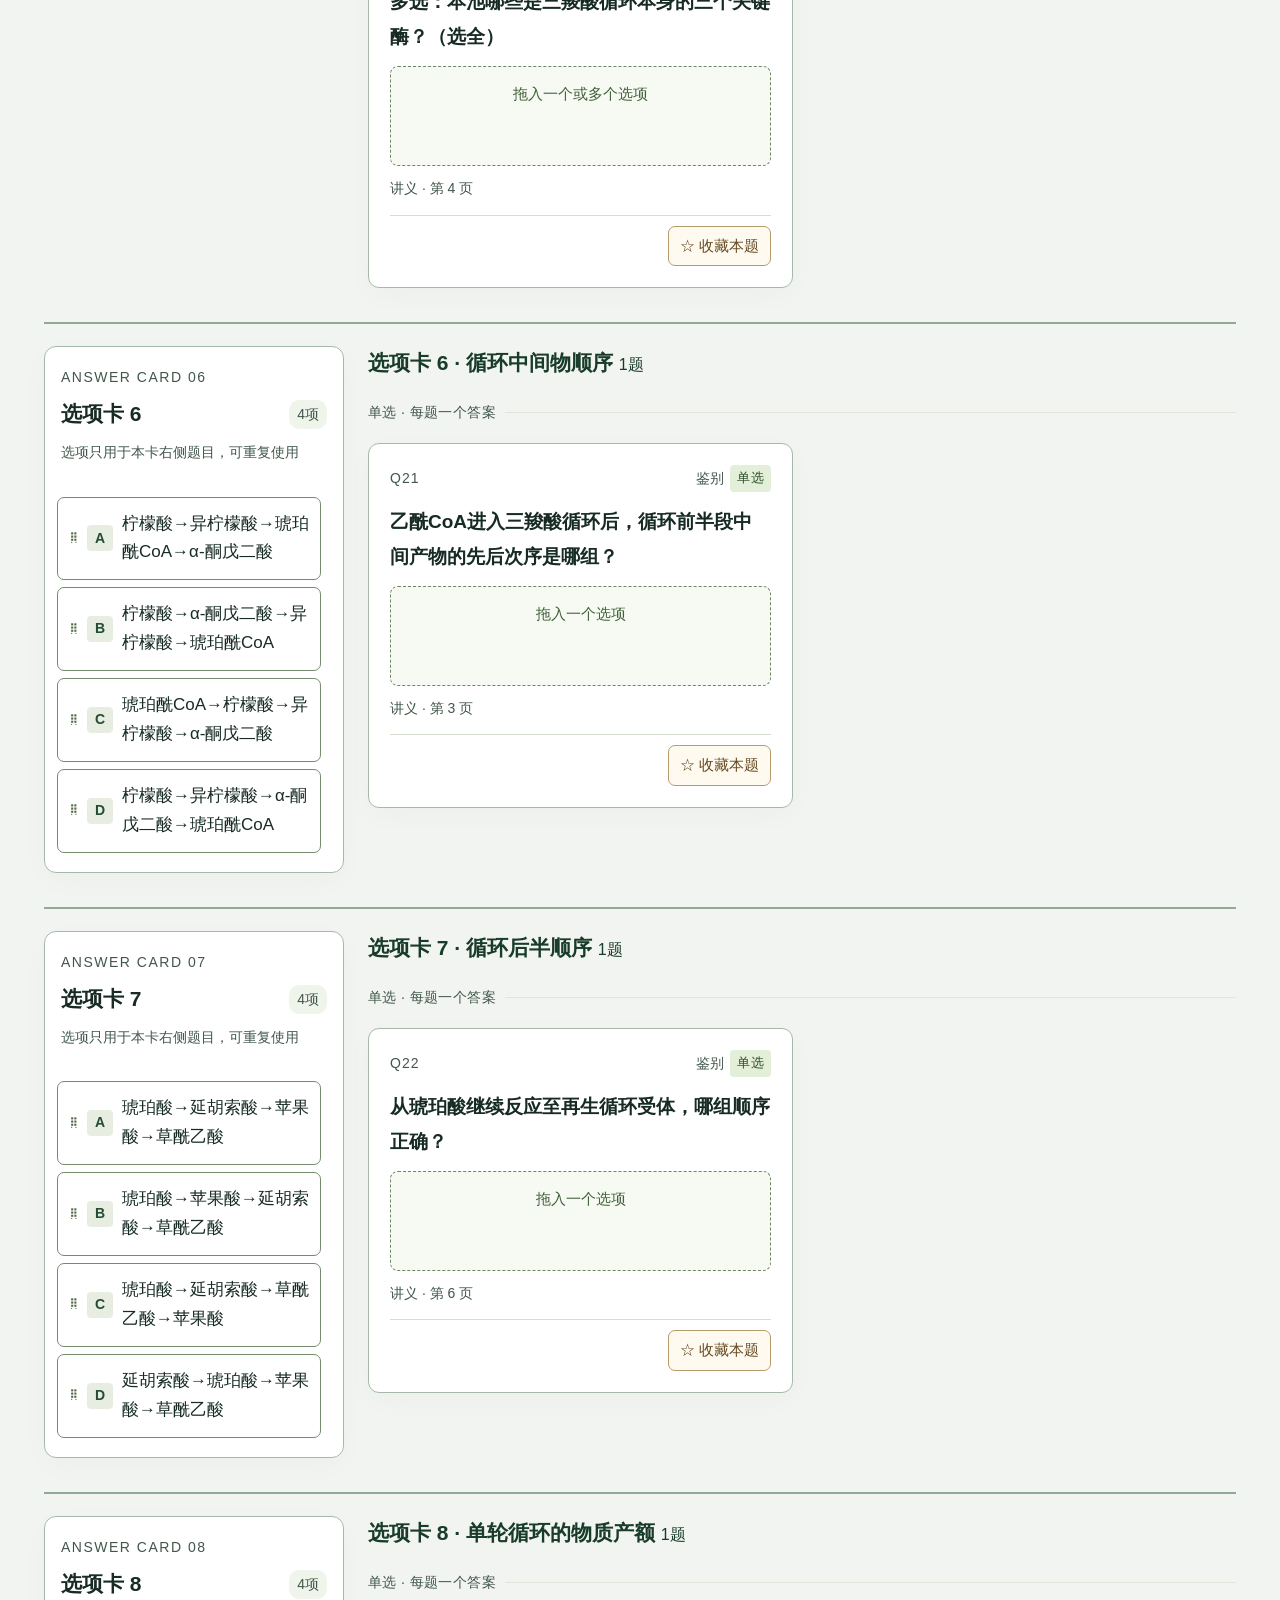
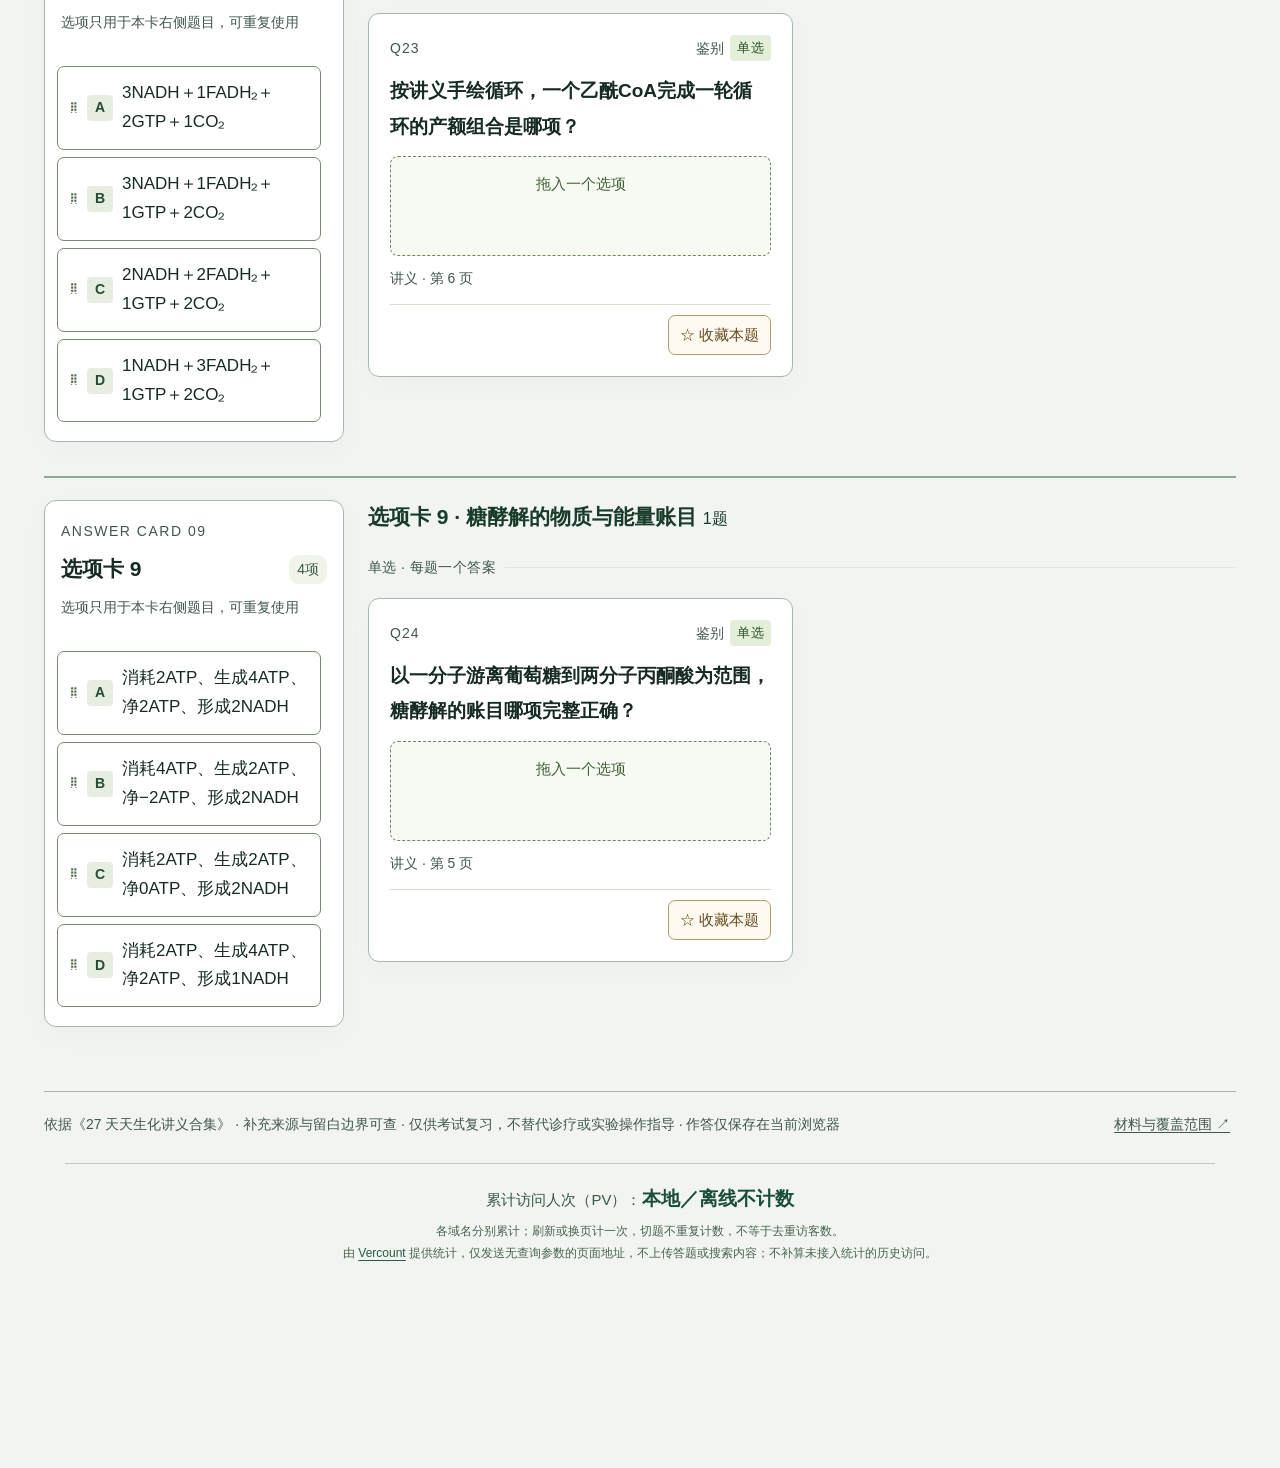
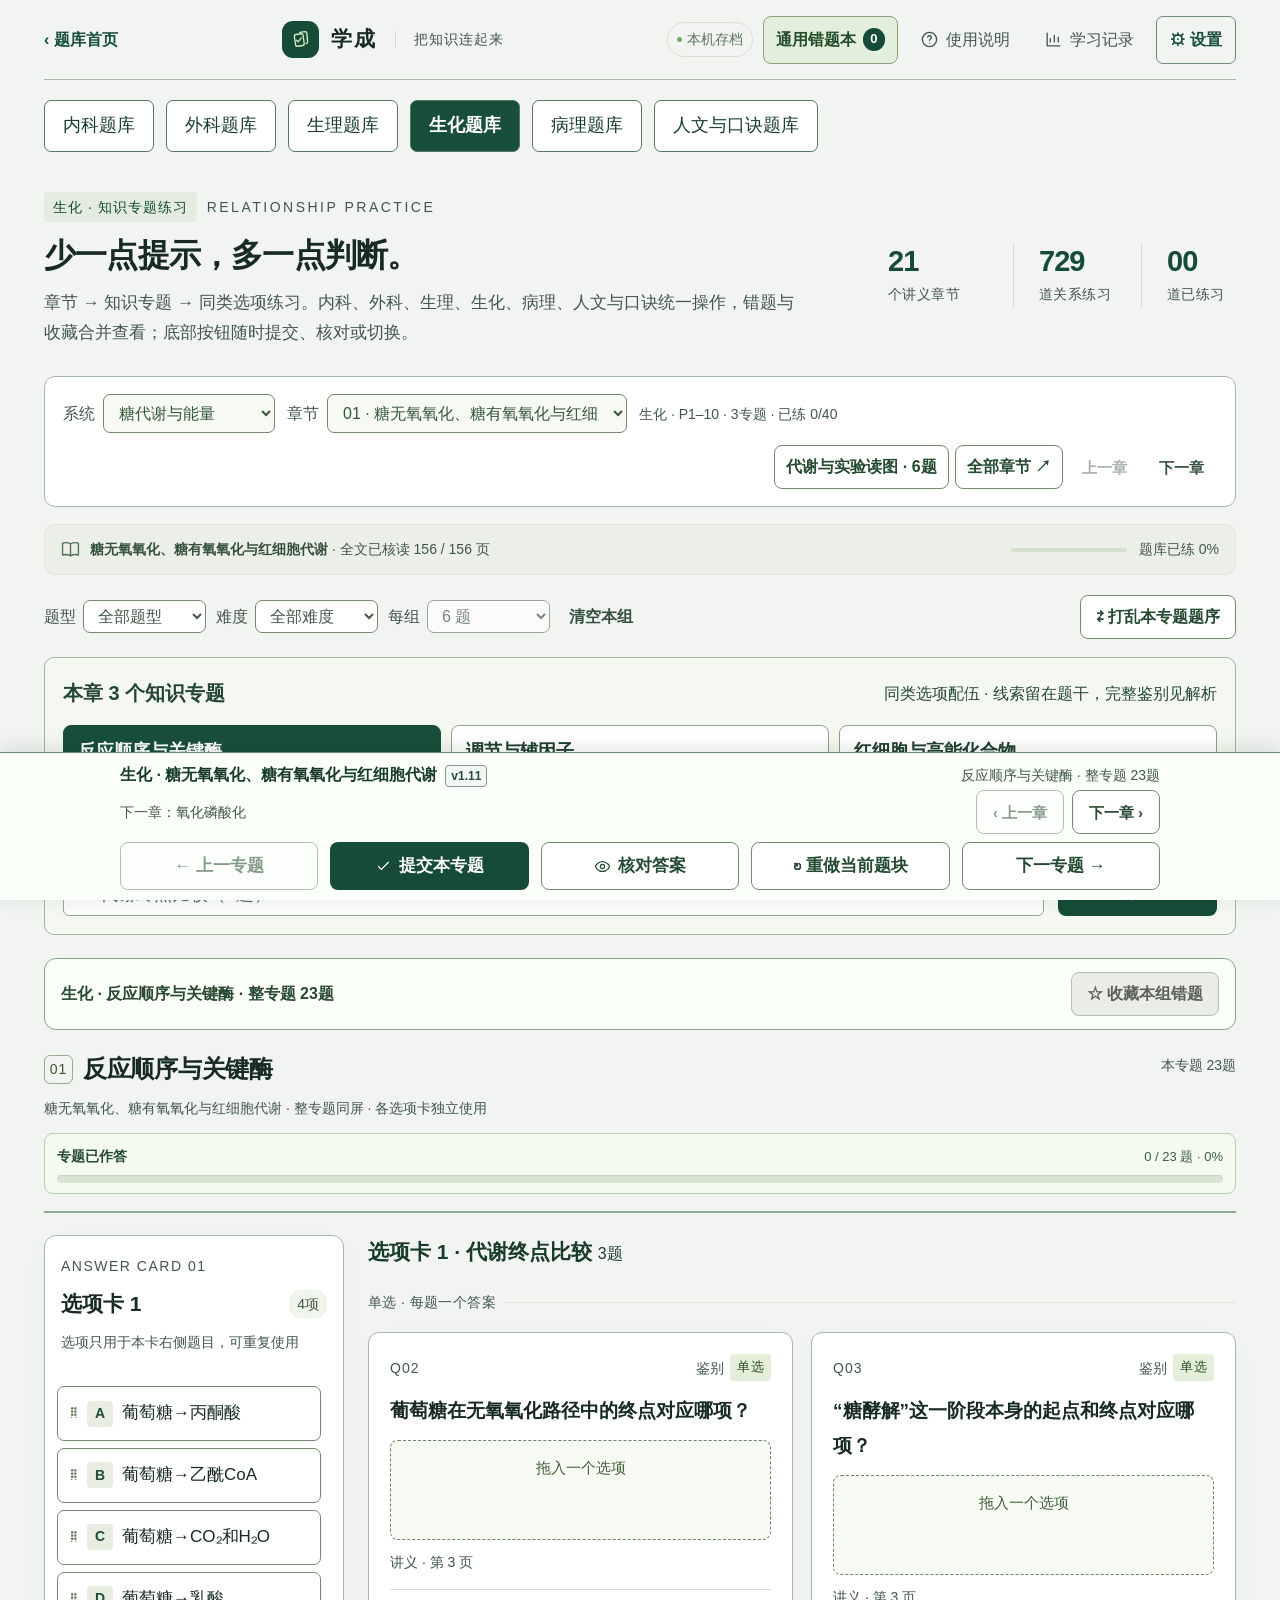
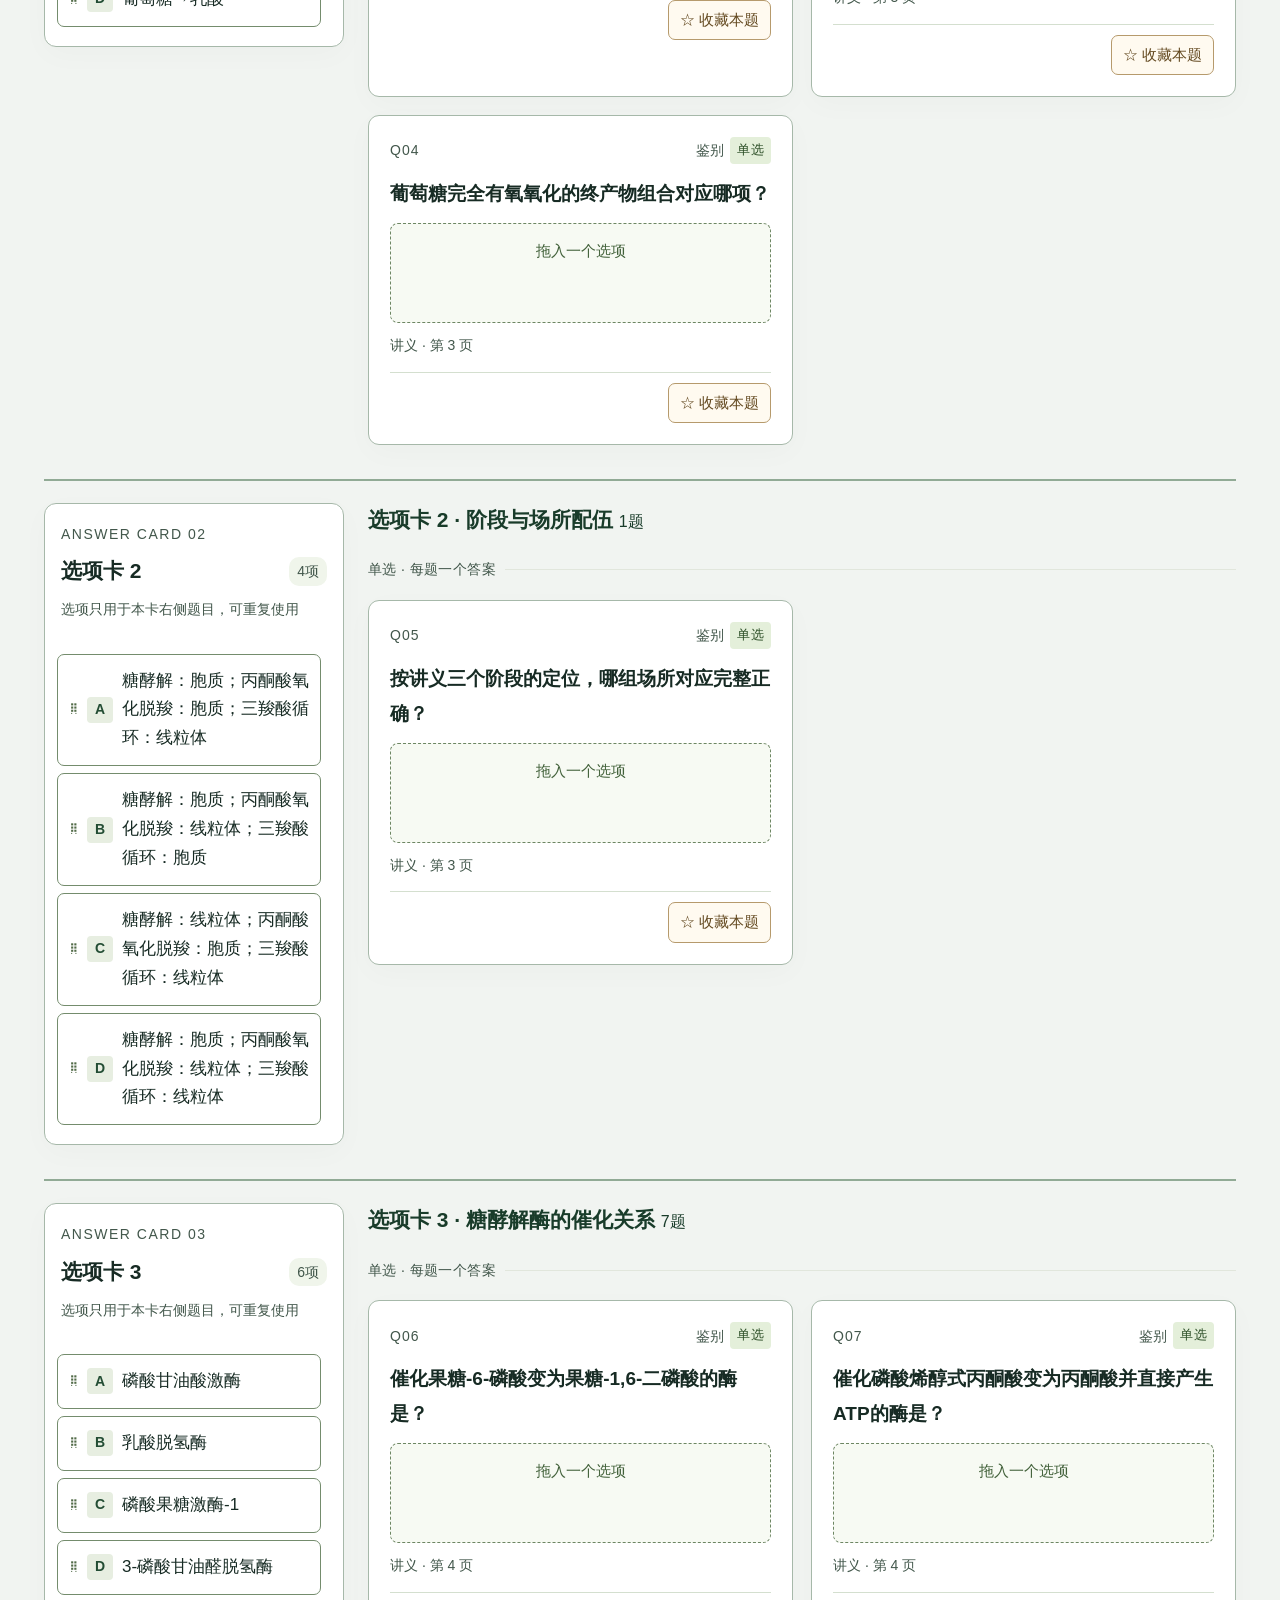
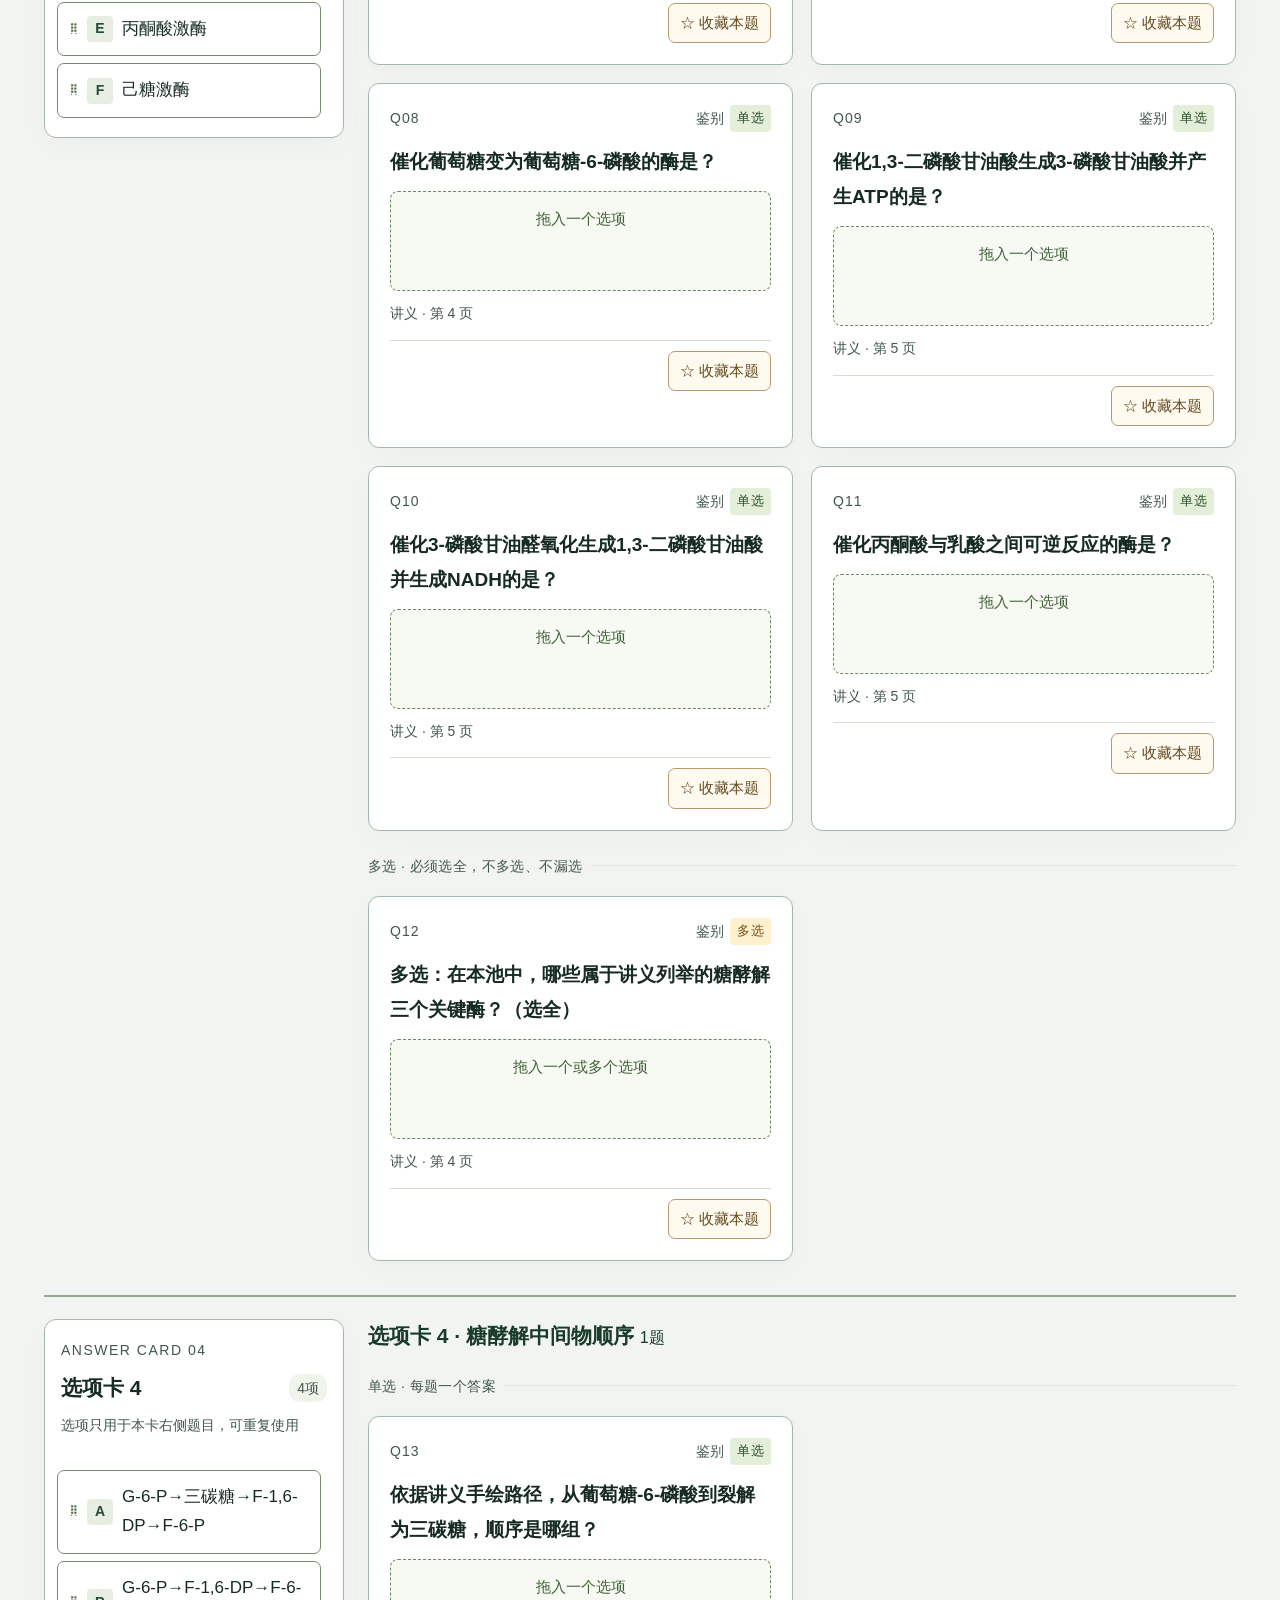
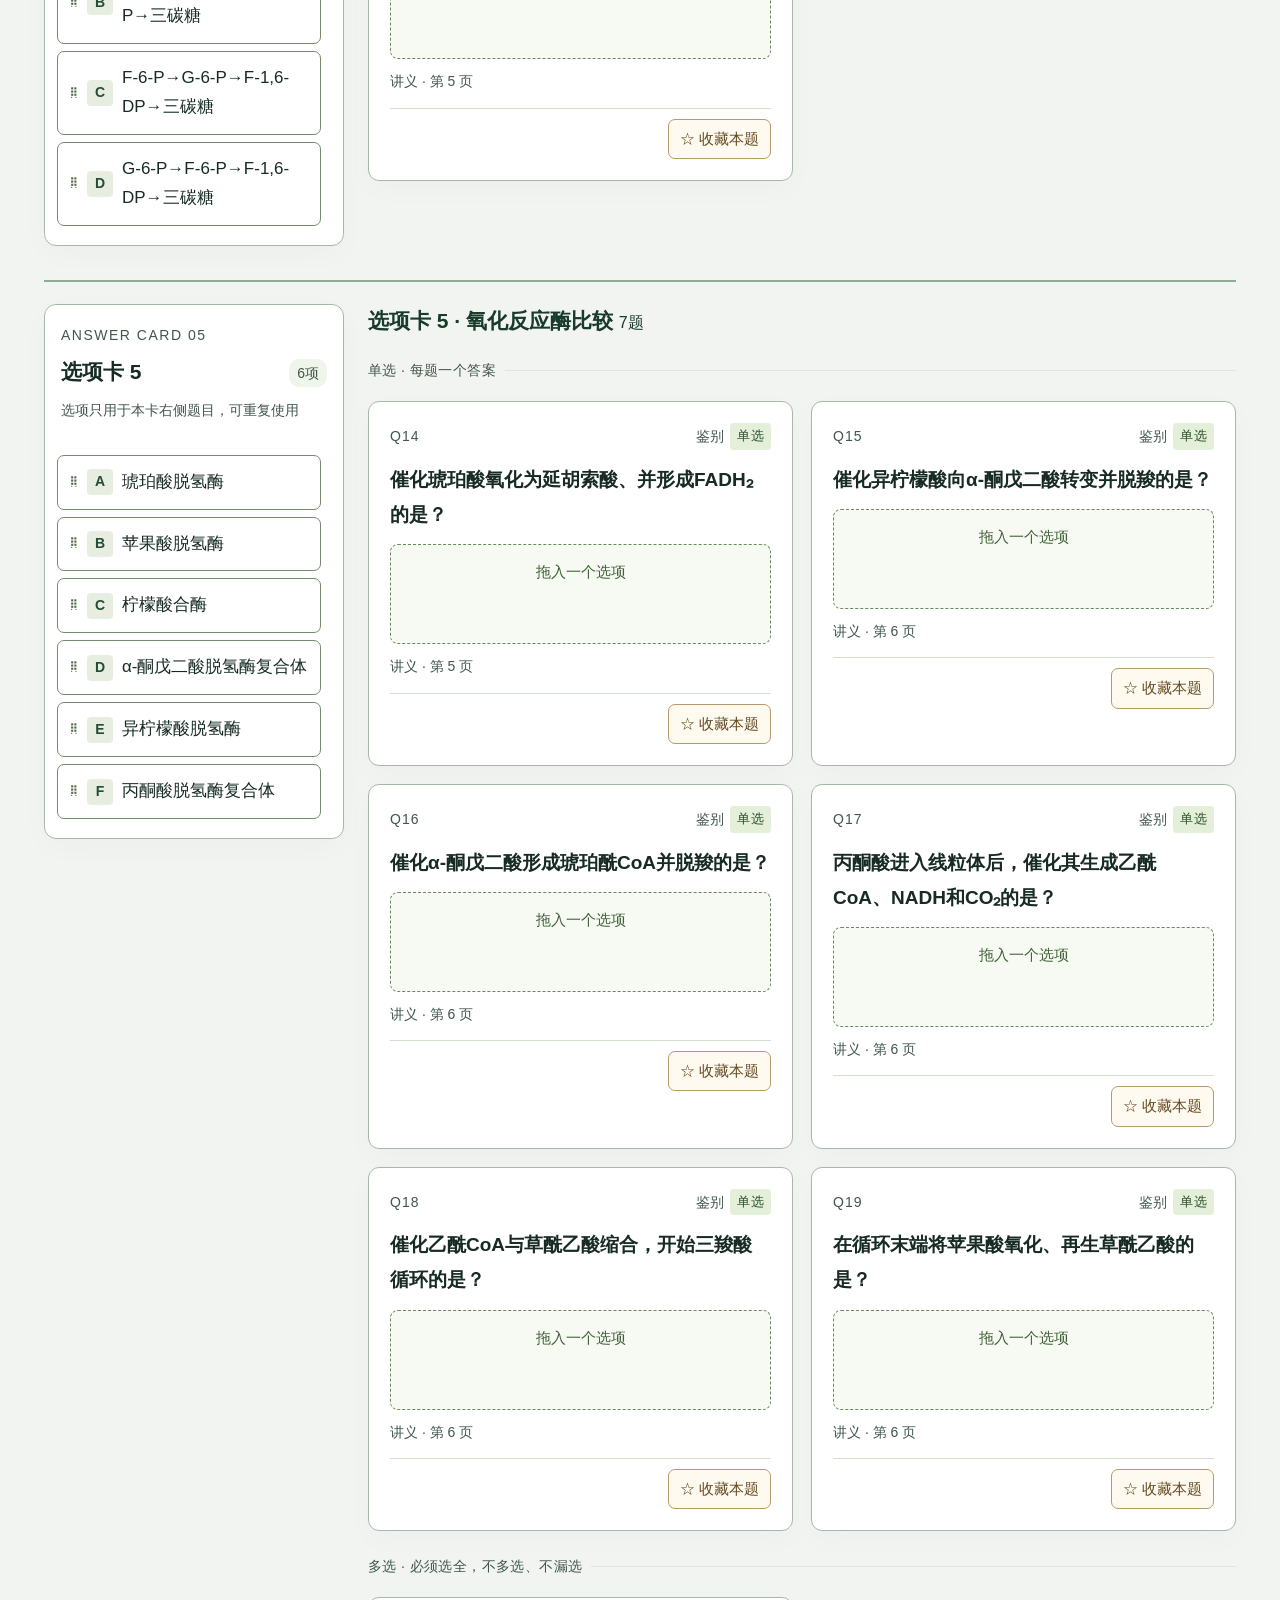
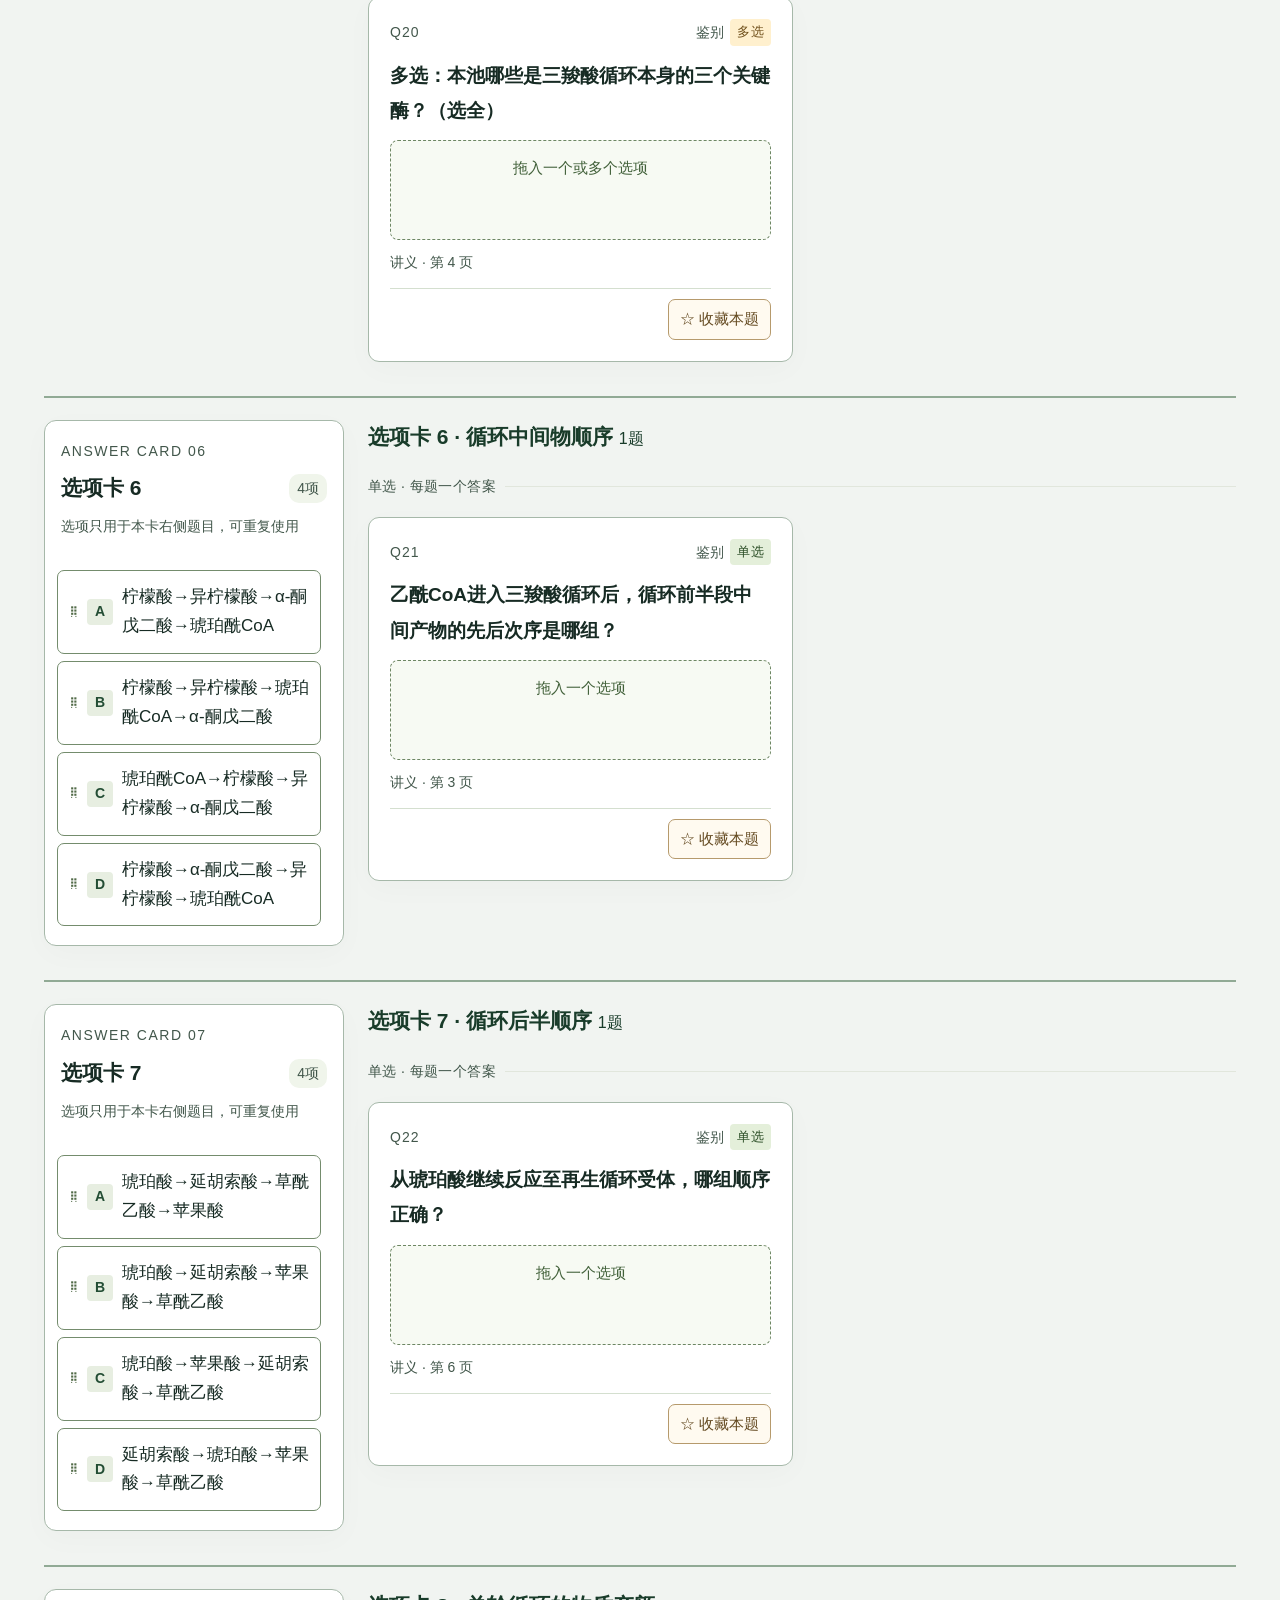
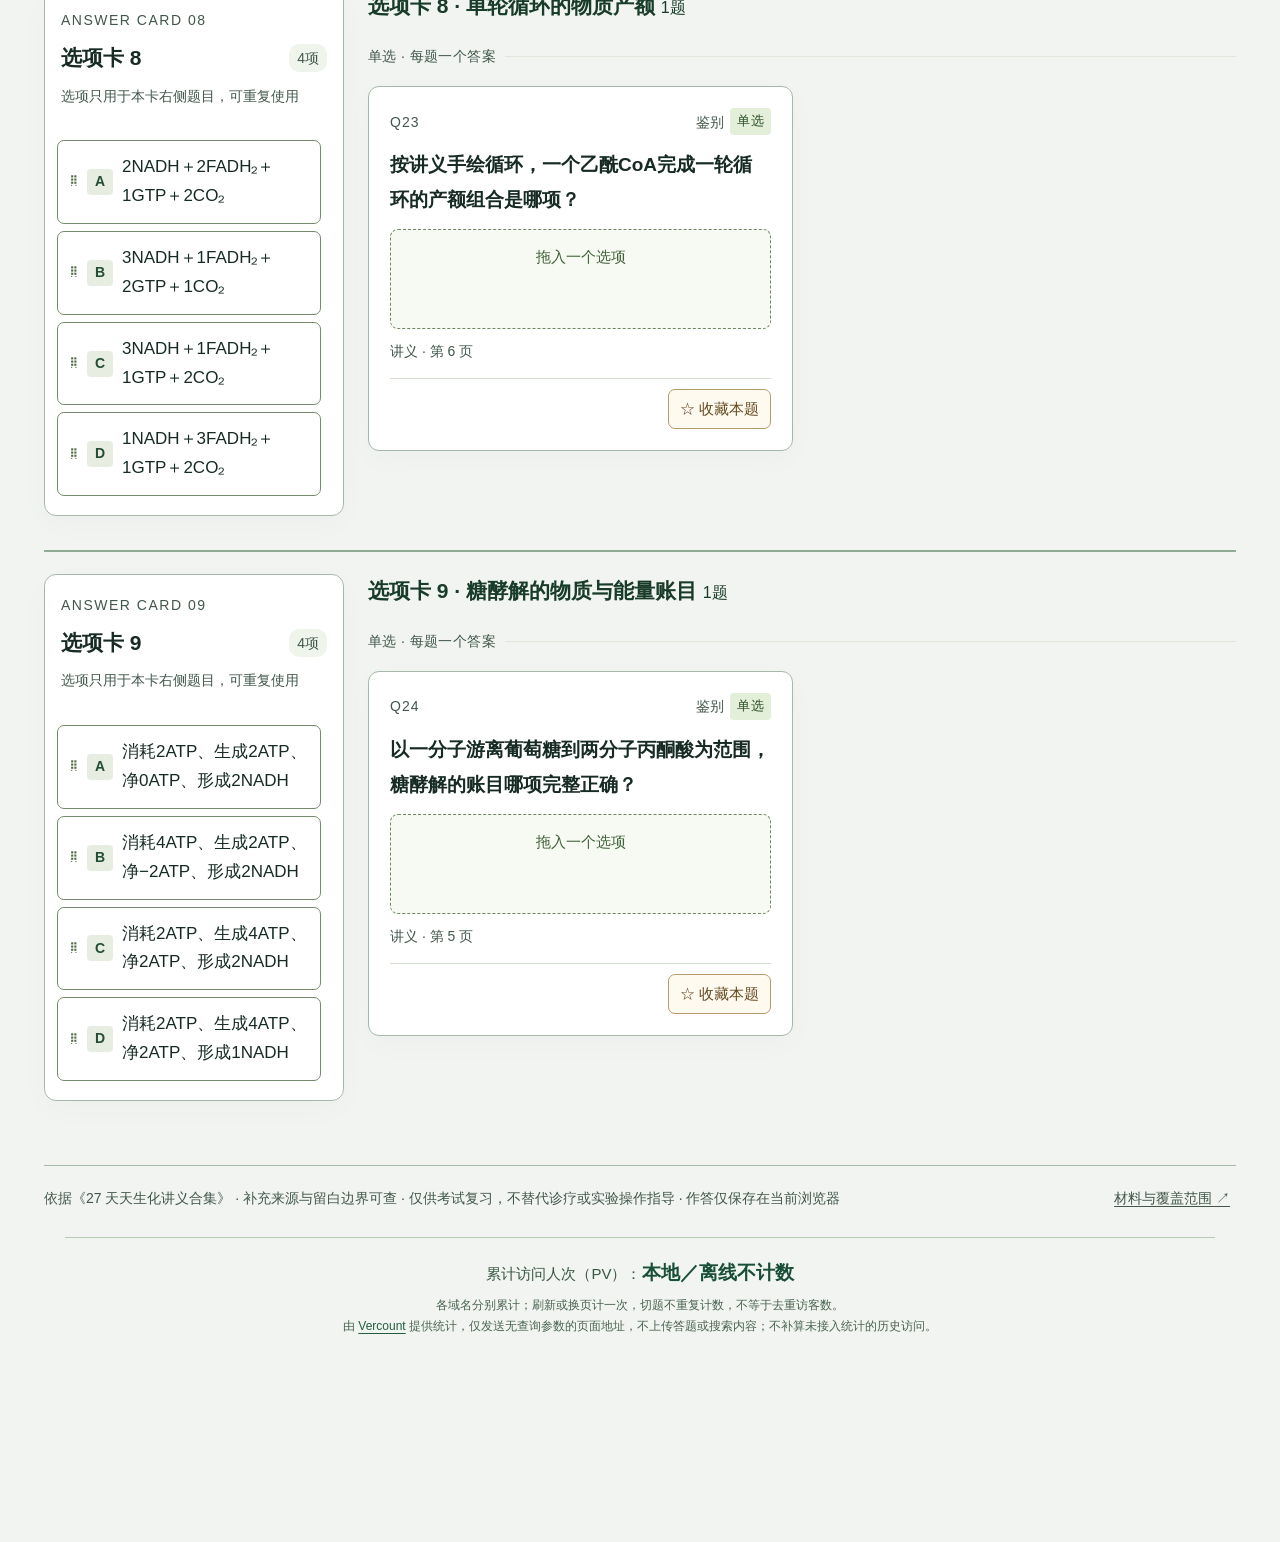
